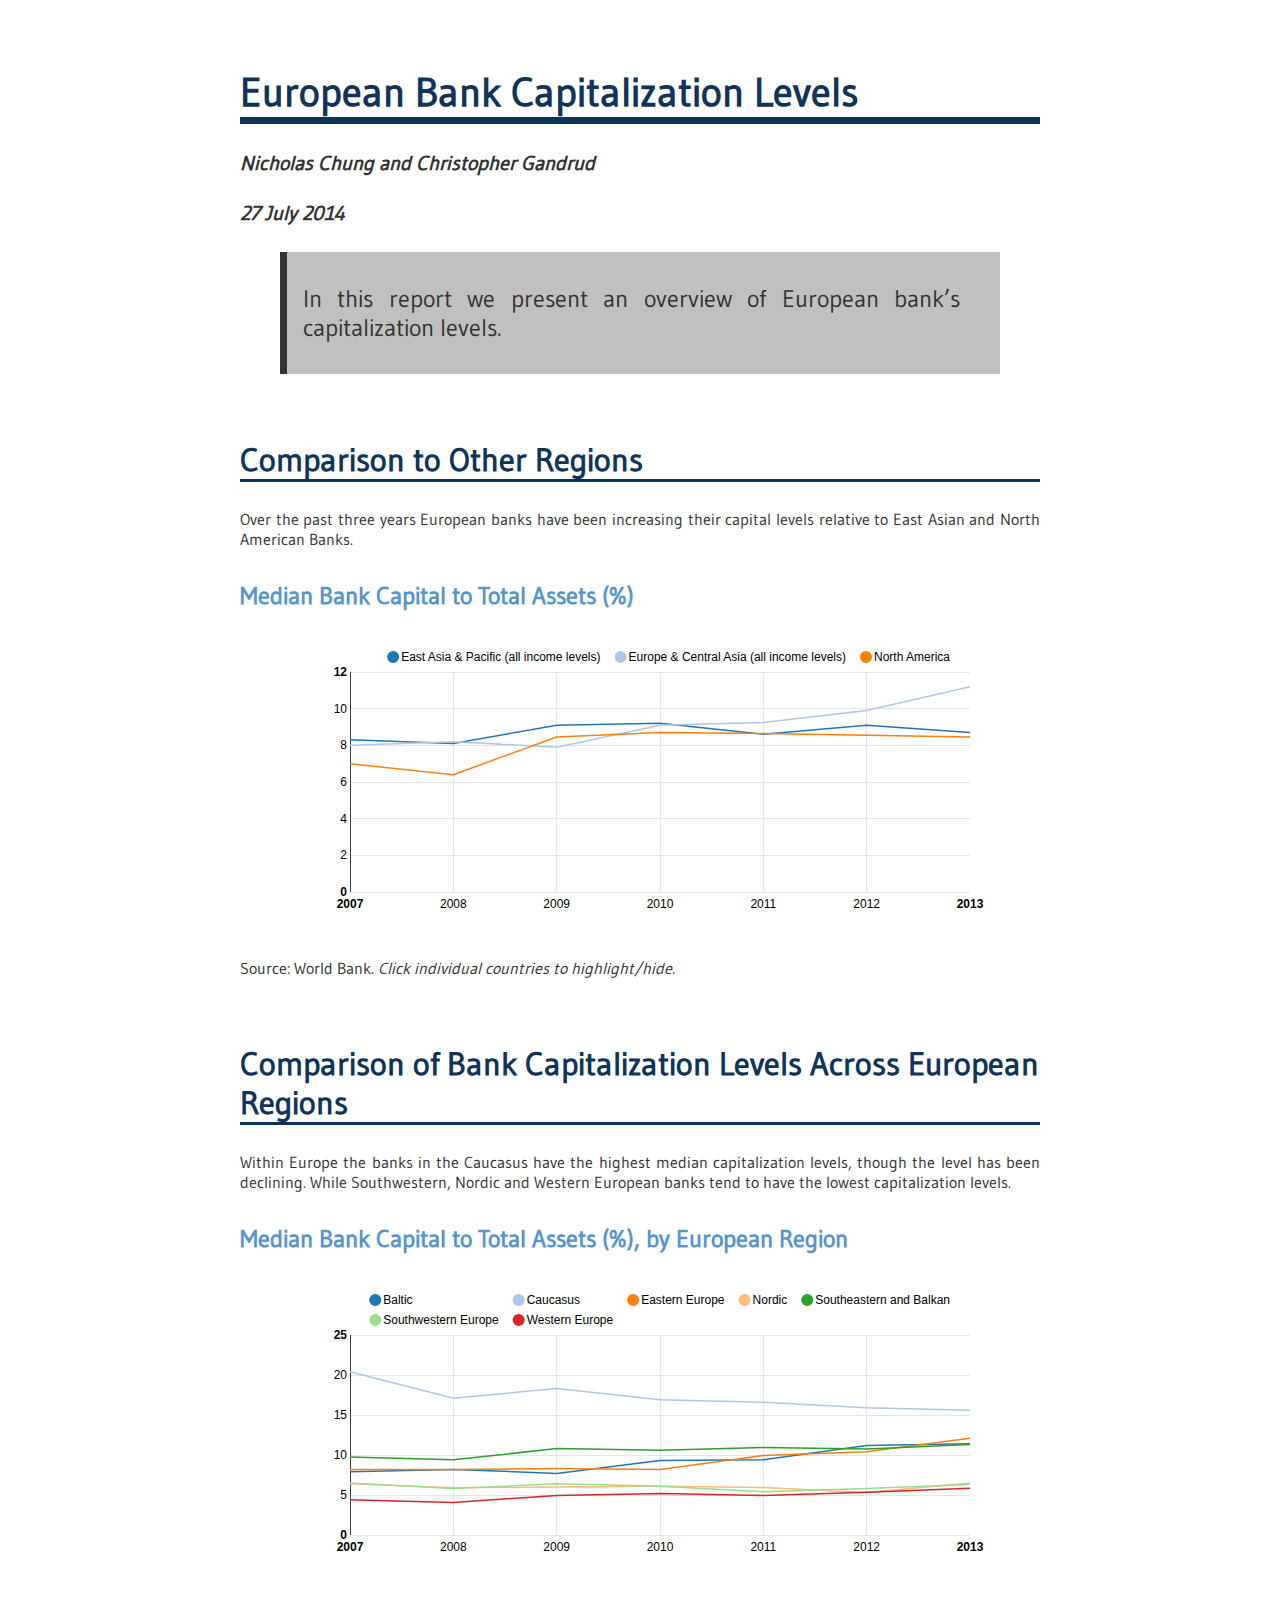
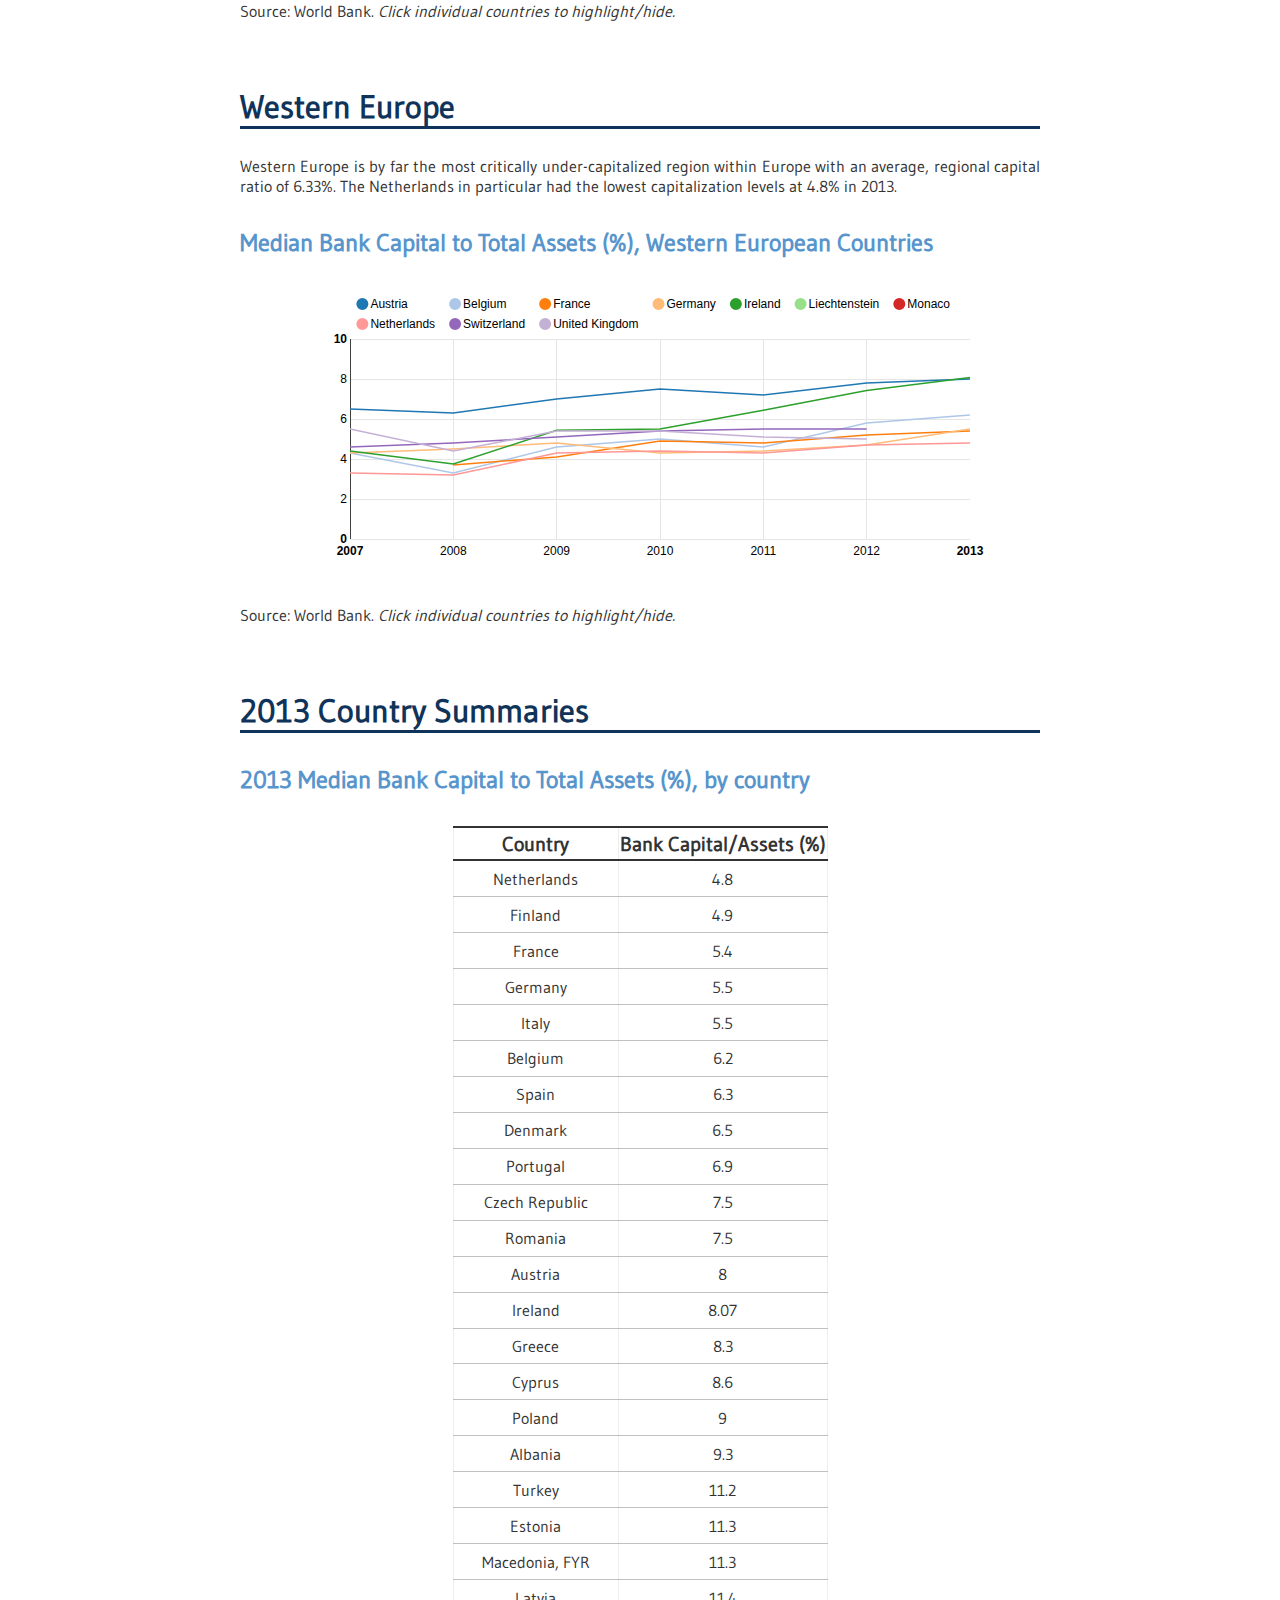
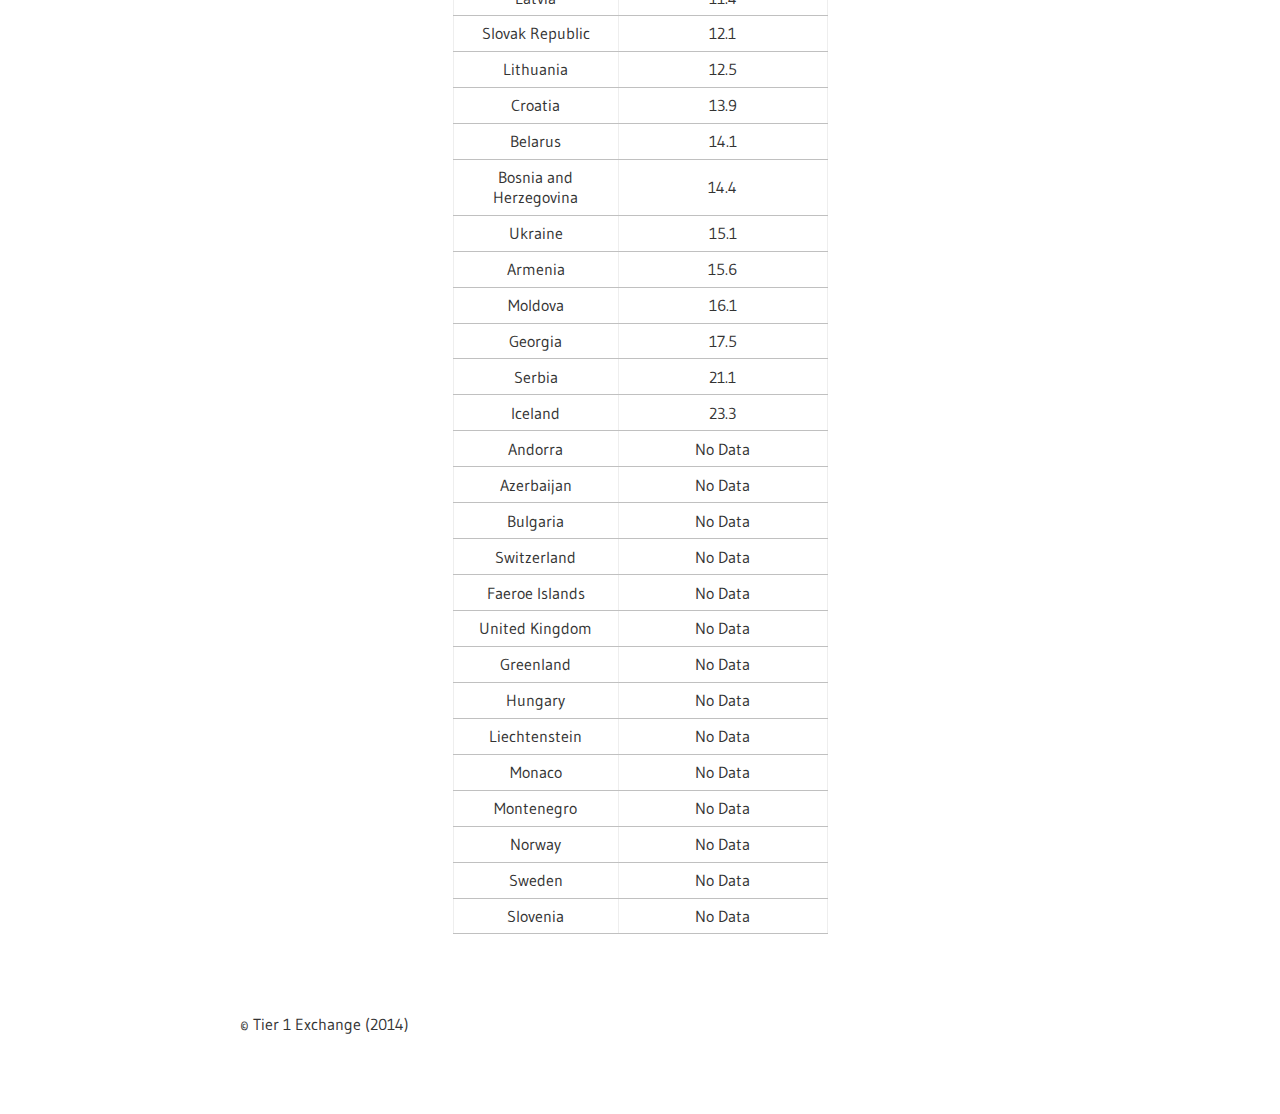
==== ExampleReport/EuropeanCapitalization.html @ 45ee9aa0 "example 1" ====
<!DOCTYPE html>

<html xmlns="http://www.w3.org/1999/xhtml">

<head>

<meta charset="utf-8">
<meta http-equiv="Content-Type" content="text/html; charset=utf-8" />
<meta http-equiv="Content-Style-Type" content="text/css" />
<meta name="generator" content="pandoc" />

<meta name="author" content="Nicholas Chung and Christopher Gandrud" />

<meta name="date" content="2014-07-27" />

<title>European Bank Capitalization Levels</title>


<style type="text/css">code{white-space: pre;}</style>
<link href="data:text/css,pre%20%2Eoperator%2C%0Apre%20%2Eparen%20%7B%0A%20color%3A%20rgb%28104%2C%20118%2C%20135%29%0A%7D%0A%0Apre%20%2Eliteral%20%7B%0A%20color%3A%20%23990073%0A%7D%0A%0Apre%20%2Enumber%20%7B%0A%20color%3A%20%23099%3B%0A%7D%0A%0Apre%20%2Ecomment%20%7B%0A%20color%3A%20%23998%3B%0A%20font%2Dstyle%3A%20italic%0A%7D%0A%0Apre%20%2Ekeyword%20%7B%0A%20color%3A%20%23900%3B%0A%20font%2Dweight%3A%20bold%0A%7D%0A%0Apre%20%2Eidentifier%20%7B%0A%20color%3A%20rgb%280%2C%200%2C%200%29%3B%0A%7D%0A%0Apre%20%2Estring%20%7B%0A%20color%3A%20%23d14%3B%0A%7D%0A" rel="stylesheet" type="text/css" />
<script src="data:application/x-javascript,%0Avar%20hljs%3Dnew%20function%28%29%7Bfunction%20m%28p%29%7Breturn%20p%2Ereplace%28%2F%26%2Fgm%2C%22%26amp%3B%22%29%2Ereplace%28%2F%3C%2Fgm%2C%22%26lt%3B%22%29%7Dfunction%20f%28r%2Cq%2Cp%29%7Breturn%20RegExp%28q%2C%22m%22%2B%28r%2EcI%3F%22i%22%3A%22%22%29%2B%28p%3F%22g%22%3A%22%22%29%29%7Dfunction%20b%28r%29%7Bfor%28var%20p%3D0%3Bp%3Cr%2EchildNodes%2Elength%3Bp%2B%2B%29%7Bvar%20q%3Dr%2EchildNodes%5Bp%5D%3Bif%28q%2EnodeName%3D%3D%22CODE%22%29%7Breturn%20q%7Dif%28%21%28q%2EnodeType%3D%3D3%26%26q%2EnodeValue%2Ematch%28%2F%5Cs%2B%2F%29%29%29%7Bbreak%7D%7D%7Dfunction%20h%28t%2Cs%29%7Bvar%20p%3D%22%22%3Bfor%28var%20r%3D0%3Br%3Ct%2EchildNodes%2Elength%3Br%2B%2B%29%7Bif%28t%2EchildNodes%5Br%5D%2EnodeType%3D%3D3%29%7Bvar%20q%3Dt%2EchildNodes%5Br%5D%2EnodeValue%3Bif%28s%29%7Bq%3Dq%2Ereplace%28%2F%5Cn%2Fg%2C%22%22%29%7Dp%2B%3Dq%7Delse%7Bif%28t%2EchildNodes%5Br%5D%2EnodeName%3D%3D%22BR%22%29%7Bp%2B%3D%22%5Cn%22%7Delse%7Bp%2B%3Dh%28t%2EchildNodes%5Br%5D%29%7D%7D%7Dif%28%2FMSIE%20%5B678%5D%2F%2Etest%28navigator%2EuserAgent%29%29%7Bp%3Dp%2Ereplace%28%2F%5Cr%2Fg%2C%22%5Cn%22%29%7Dreturn%20p%7Dfunction%20a%28s%29%7Bvar%20r%3Ds%2EclassName%2Esplit%28%2F%5Cs%2B%2F%29%3Br%3Dr%2Econcat%28s%2EparentNode%2EclassName%2Esplit%28%2F%5Cs%2B%2F%29%29%3Bfor%28var%20q%3D0%3Bq%3Cr%2Elength%3Bq%2B%2B%29%7Bvar%20p%3Dr%5Bq%5D%2Ereplace%28%2F%5Elanguage%2D%2F%2C%22%22%29%3Bif%28e%5Bp%5D%29%7Breturn%20p%7D%7D%7Dfunction%20c%28q%29%7Bvar%20p%3D%5B%5D%3B%28function%28s%2Ct%29%7Bfor%28var%20r%3D0%3Br%3Cs%2EchildNodes%2Elength%3Br%2B%2B%29%7Bif%28s%2EchildNodes%5Br%5D%2EnodeType%3D%3D3%29%7Bt%2B%3Ds%2EchildNodes%5Br%5D%2EnodeValue%2Elength%7Delse%7Bif%28s%2EchildNodes%5Br%5D%2EnodeName%3D%3D%22BR%22%29%7Bt%2B%3D1%7Delse%7Bif%28s%2EchildNodes%5Br%5D%2EnodeType%3D%3D1%29%7Bp%2Epush%28%7Bevent%3A%22start%22%2Coffset%3At%2Cnode%3As%2EchildNodes%5Br%5D%7D%29%3Bt%3Darguments%2Ecallee%28s%2EchildNodes%5Br%5D%2Ct%29%3Bp%2Epush%28%7Bevent%3A%22stop%22%2Coffset%3At%2Cnode%3As%2EchildNodes%5Br%5D%7D%29%7D%7D%7D%7Dreturn%20t%7D%29%28q%2C0%29%3Breturn%20p%7Dfunction%20k%28y%2Cw%2Cx%29%7Bvar%20q%3D0%3Bvar%20z%3D%22%22%3Bvar%20s%3D%5B%5D%3Bfunction%20u%28%29%7Bif%28y%2Elength%26%26w%2Elength%29%7Bif%28y%5B0%5D%2Eoffset%21%3Dw%5B0%5D%2Eoffset%29%7Breturn%28y%5B0%5D%2Eoffset%3Cw%5B0%5D%2Eoffset%29%3Fy%3Aw%7Delse%7Breturn%20w%5B0%5D%2Eevent%3D%3D%22start%22%3Fy%3Aw%7D%7Delse%7Breturn%20y%2Elength%3Fy%3Aw%7D%7Dfunction%20t%28D%29%7Bvar%20A%3D%22%3C%22%2BD%2EnodeName%2EtoLowerCase%28%29%3Bfor%28var%20B%3D0%3BB%3CD%2Eattributes%2Elength%3BB%2B%2B%29%7Bvar%20C%3DD%2Eattributes%5BB%5D%3BA%2B%3D%22%20%22%2BC%2EnodeName%2EtoLowerCase%28%29%3Bif%28C%2Evalue%21%3D%3Dundefined%26%26C%2Evalue%21%3D%3Dfalse%26%26C%2Evalue%21%3D%3Dnull%29%7BA%2B%3D%27%3D%22%27%2Bm%28C%2Evalue%29%2B%27%22%27%7D%7Dreturn%20A%2B%22%3E%22%7Dwhile%28y%2Elength%7C%7Cw%2Elength%29%7Bvar%20v%3Du%28%29%2Esplice%280%2C1%29%5B0%5D%3Bz%2B%3Dm%28x%2Esubstr%28q%2Cv%2Eoffset%2Dq%29%29%3Bq%3Dv%2Eoffset%3Bif%28v%2Eevent%3D%3D%22start%22%29%7Bz%2B%3Dt%28v%2Enode%29%3Bs%2Epush%28v%2Enode%29%7Delse%7Bif%28v%2Eevent%3D%3D%22stop%22%29%7Bvar%20p%2Cr%3Ds%2Elength%3Bdo%7Br%2D%2D%3Bp%3Ds%5Br%5D%3Bz%2B%3D%28%22%3C%2F%22%2Bp%2EnodeName%2EtoLowerCase%28%29%2B%22%3E%22%29%7Dwhile%28p%21%3Dv%2Enode%29%3Bs%2Esplice%28r%2C1%29%3Bwhile%28r%3Cs%2Elength%29%7Bz%2B%3Dt%28s%5Br%5D%29%3Br%2B%2B%7D%7D%7D%7Dreturn%20z%2Bm%28x%2Esubstr%28q%29%29%7Dfunction%20j%28%29%7Bfunction%20q%28x%2Cy%2Cv%29%7Bif%28x%2Ecompiled%29%7Breturn%7Dvar%20u%3Bvar%20s%3D%5B%5D%3Bif%28x%2Ek%29%7Bx%2ElR%3Df%28y%2Cx%2El%7C%7Chljs%2EIR%2Ctrue%29%3Bfor%28var%20w%20in%20x%2Ek%29%7Bif%28%21x%2Ek%2EhasOwnProperty%28w%29%29%7Bcontinue%7Dif%28x%2Ek%5Bw%5D%20instanceof%20Object%29%7Bu%3Dx%2Ek%5Bw%5D%7Delse%7Bu%3Dx%2Ek%3Bw%3D%22keyword%22%7Dfor%28var%20r%20in%20u%29%7Bif%28%21u%2EhasOwnProperty%28r%29%29%7Bcontinue%7Dx%2Ek%5Br%5D%3D%5Bw%2Cu%5Br%5D%5D%3Bs%2Epush%28r%29%7D%7D%7Dif%28%21v%29%7Bif%28x%2EbWK%29%7Bx%2Eb%3D%22%5C%5Cb%28%22%2Bs%2Ejoin%28%22%7C%22%29%2B%22%29%5C%5Cs%22%7Dx%2EbR%3Df%28y%2Cx%2Eb%3Fx%2Eb%3A%22%5C%5CB%7C%5C%5Cb%22%29%3Bif%28%21x%2Ee%26%26%21x%2EeW%29%7Bx%2Ee%3D%22%5C%5CB%7C%5C%5Cb%22%7Dif%28x%2Ee%29%7Bx%2EeR%3Df%28y%2Cx%2Ee%29%7D%7Dif%28x%2Ei%29%7Bx%2EiR%3Df%28y%2Cx%2Ei%29%7Dif%28x%2Er%3D%3D%3Dundefined%29%7Bx%2Er%3D1%7Dif%28%21x%2Ec%29%7Bx%2Ec%3D%5B%5D%7Dx%2Ecompiled%3Dtrue%3Bfor%28var%20t%3D0%3Bt%3Cx%2Ec%2Elength%3Bt%2B%2B%29%7Bif%28x%2Ec%5Bt%5D%3D%3D%22self%22%29%7Bx%2Ec%5Bt%5D%3Dx%7Dq%28x%2Ec%5Bt%5D%2Cy%2Cfalse%29%7Dif%28x%2Estarts%29%7Bq%28x%2Estarts%2Cy%2Cfalse%29%7D%7Dfor%28var%20p%20in%20e%29%7Bif%28%21e%2EhasOwnProperty%28p%29%29%7Bcontinue%7Dq%28e%5Bp%5D%2EdM%2Ce%5Bp%5D%2Ctrue%29%7D%7Dfunction%20d%28B%2CC%29%7Bif%28%21j%2Ecalled%29%7Bj%28%29%3Bj%2Ecalled%3Dtrue%7Dfunction%20q%28r%2CM%29%7Bfor%28var%20L%3D0%3BL%3CM%2Ec%2Elength%3BL%2B%2B%29%7Bif%28%28M%2Ec%5BL%5D%2EbR%2Eexec%28r%29%7C%7C%5Bnull%5D%29%5B0%5D%3D%3Dr%29%7Breturn%20M%2Ec%5BL%5D%7D%7D%7Dfunction%20v%28L%2Cr%29%7Bif%28D%5BL%5D%2Ee%26%26D%5BL%5D%2EeR%2Etest%28r%29%29%7Breturn%201%7Dif%28D%5BL%5D%2EeW%29%7Bvar%20M%3Dv%28L%2D1%2Cr%29%3Breturn%20M%3FM%2B1%3A0%7Dreturn%200%7Dfunction%20w%28r%2CL%29%7Breturn%20L%2Ei%26%26L%2EiR%2Etest%28r%29%7Dfunction%20K%28N%2CO%29%7Bvar%20M%3D%5B%5D%3Bfor%28var%20L%3D0%3BL%3CN%2Ec%2Elength%3BL%2B%2B%29%7BM%2Epush%28N%2Ec%5BL%5D%2Eb%29%7Dvar%20r%3DD%2Elength%2D1%3Bdo%7Bif%28D%5Br%5D%2Ee%29%7BM%2Epush%28D%5Br%5D%2Ee%29%7Dr%2D%2D%7Dwhile%28D%5Br%2B1%5D%2EeW%29%3Bif%28N%2Ei%29%7BM%2Epush%28N%2Ei%29%7Dreturn%20f%28O%2CM%2Ejoin%28%22%7C%22%29%2Ctrue%29%7Dfunction%20p%28M%2CL%29%7Bvar%20N%3DD%5BD%2Elength%2D1%5D%3Bif%28%21N%2Et%29%7BN%2Et%3DK%28N%2CE%29%7DN%2Et%2ElastIndex%3DL%3Bvar%20r%3DN%2Et%2Eexec%28M%29%3Breturn%20r%3F%5BM%2Esubstr%28L%2Cr%2Eindex%2DL%29%2Cr%5B0%5D%2Cfalse%5D%3A%5BM%2Esubstr%28L%29%2C%22%22%2Ctrue%5D%7Dfunction%20z%28N%2Cr%29%7Bvar%20L%3DE%2EcI%3Fr%5B0%5D%2EtoLowerCase%28%29%3Ar%5B0%5D%3Bvar%20M%3DN%2Ek%5BL%5D%3Bif%28M%26%26M%20instanceof%20Array%29%7Breturn%20M%7Dreturn%20false%7Dfunction%20F%28L%2CP%29%7BL%3Dm%28L%29%3Bif%28%21P%2Ek%29%7Breturn%20L%7Dvar%20r%3D%22%22%3Bvar%20O%3D0%3BP%2ElR%2ElastIndex%3D0%3Bvar%20M%3DP%2ElR%2Eexec%28L%29%3Bwhile%28M%29%7Br%2B%3DL%2Esubstr%28O%2CM%2Eindex%2DO%29%3Bvar%20N%3Dz%28P%2CM%29%3Bif%28N%29%7Bx%2B%3DN%5B1%5D%3Br%2B%3D%27%3Cspan%20class%3D%22%27%2BN%5B0%5D%2B%27%22%3E%27%2BM%5B0%5D%2B%22%3C%2Fspan%3E%22%7Delse%7Br%2B%3DM%5B0%5D%7DO%3DP%2ElR%2ElastIndex%3BM%3DP%2ElR%2Eexec%28L%29%7Dreturn%20r%2BL%2Esubstr%28O%2CL%2Elength%2DO%29%7Dfunction%20J%28L%2CM%29%7Bif%28M%2EsL%26%26e%5BM%2EsL%5D%29%7Bvar%20r%3Dd%28M%2EsL%2CL%29%3Bx%2B%3Dr%2Ekeyword%5Fcount%3Breturn%20r%2Evalue%7Delse%7Breturn%20F%28L%2CM%29%7D%7Dfunction%20I%28M%2Cr%29%7Bvar%20L%3DM%2EcN%3F%27%3Cspan%20class%3D%22%27%2BM%2EcN%2B%27%22%3E%27%3A%22%22%3Bif%28M%2ErB%29%7By%2B%3DL%3BM%2Ebuffer%3D%22%22%7Delse%7Bif%28M%2EeB%29%7By%2B%3Dm%28r%29%2BL%3BM%2Ebuffer%3D%22%22%7Delse%7By%2B%3DL%3BM%2Ebuffer%3Dr%7D%7DD%2Epush%28M%29%3BA%2B%3DM%2Er%7Dfunction%20G%28N%2CM%2CQ%29%7Bvar%20R%3DD%5BD%2Elength%2D1%5D%3Bif%28Q%29%7By%2B%3DJ%28R%2Ebuffer%2BN%2CR%29%3Breturn%20false%7Dvar%20P%3Dq%28M%2CR%29%3Bif%28P%29%7By%2B%3DJ%28R%2Ebuffer%2BN%2CR%29%3BI%28P%2CM%29%3Breturn%20P%2ErB%7Dvar%20L%3Dv%28D%2Elength%2D1%2CM%29%3Bif%28L%29%7Bvar%20O%3DR%2EcN%3F%22%3C%2Fspan%3E%22%3A%22%22%3Bif%28R%2ErE%29%7By%2B%3DJ%28R%2Ebuffer%2BN%2CR%29%2BO%7Delse%7Bif%28R%2EeE%29%7By%2B%3DJ%28R%2Ebuffer%2BN%2CR%29%2BO%2Bm%28M%29%7Delse%7By%2B%3DJ%28R%2Ebuffer%2BN%2BM%2CR%29%2BO%7D%7Dwhile%28L%3E1%29%7BO%3DD%5BD%2Elength%2D2%5D%2EcN%3F%22%3C%2Fspan%3E%22%3A%22%22%3By%2B%3DO%3BL%2D%2D%3BD%2Elength%2D%2D%7Dvar%20r%3DD%5BD%2Elength%2D1%5D%3BD%2Elength%2D%2D%3BD%5BD%2Elength%2D1%5D%2Ebuffer%3D%22%22%3Bif%28r%2Estarts%29%7BI%28r%2Estarts%2C%22%22%29%7Dreturn%20R%2ErE%7Dif%28w%28M%2CR%29%29%7Bthrow%22Illegal%22%7D%7Dvar%20E%3De%5BB%5D%3Bvar%20D%3D%5BE%2EdM%5D%3Bvar%20A%3D0%3Bvar%20x%3D0%3Bvar%20y%3D%22%22%3Btry%7Bvar%20s%2Cu%3D0%3BE%2EdM%2Ebuffer%3D%22%22%3Bdo%7Bs%3Dp%28C%2Cu%29%3Bvar%20t%3DG%28s%5B0%5D%2Cs%5B1%5D%2Cs%5B2%5D%29%3Bu%2B%3Ds%5B0%5D%2Elength%3Bif%28%21t%29%7Bu%2B%3Ds%5B1%5D%2Elength%7D%7Dwhile%28%21s%5B2%5D%29%3Bif%28D%2Elength%3E1%29%7Bthrow%22Illegal%22%7Dreturn%7Br%3AA%2Ckeyword%5Fcount%3Ax%2Cvalue%3Ay%7D%7Dcatch%28H%29%7Bif%28H%3D%3D%22Illegal%22%29%7Breturn%7Br%3A0%2Ckeyword%5Fcount%3A0%2Cvalue%3Am%28C%29%7D%7Delse%7Bthrow%20H%7D%7D%7Dfunction%20g%28t%29%7Bvar%20p%3D%7Bkeyword%5Fcount%3A0%2Cr%3A0%2Cvalue%3Am%28t%29%7D%3Bvar%20r%3Dp%3Bfor%28var%20q%20in%20e%29%7Bif%28%21e%2EhasOwnProperty%28q%29%29%7Bcontinue%7Dvar%20s%3Dd%28q%2Ct%29%3Bs%2Elanguage%3Dq%3Bif%28s%2Ekeyword%5Fcount%2Bs%2Er%3Er%2Ekeyword%5Fcount%2Br%2Er%29%7Br%3Ds%7Dif%28s%2Ekeyword%5Fcount%2Bs%2Er%3Ep%2Ekeyword%5Fcount%2Bp%2Er%29%7Br%3Dp%3Bp%3Ds%7D%7Dif%28r%2Elanguage%29%7Bp%2Esecond%5Fbest%3Dr%7Dreturn%20p%7Dfunction%20i%28r%2Cq%2Cp%29%7Bif%28q%29%7Br%3Dr%2Ereplace%28%2F%5E%28%28%3C%5B%5E%3E%5D%2B%3E%7C%5Ct%29%2B%29%2Fgm%2Cfunction%28t%2Cw%2Cv%2Cu%29%7Breturn%20w%2Ereplace%28%2F%5Ct%2Fg%2Cq%29%7D%29%7Dif%28p%29%7Br%3Dr%2Ereplace%28%2F%5Cn%2Fg%2C%22%3Cbr%3E%22%29%7Dreturn%20r%7Dfunction%20n%28t%2Cw%2Cr%29%7Bvar%20x%3Dh%28t%2Cr%29%3Bvar%20v%3Da%28t%29%3Bvar%20y%2Cs%3Bif%28v%29%7By%3Dd%28v%2Cx%29%7Delse%7Breturn%7Dvar%20q%3Dc%28t%29%3Bif%28q%2Elength%29%7Bs%3Ddocument%2EcreateElement%28%22pre%22%29%3Bs%2EinnerHTML%3Dy%2Evalue%3By%2Evalue%3Dk%28q%2Cc%28s%29%2Cx%29%7Dy%2Evalue%3Di%28y%2Evalue%2Cw%2Cr%29%3Bvar%20u%3Dt%2EclassName%3Bif%28%21u%2Ematch%28%22%28%5C%5Cs%7C%5E%29%28language%2D%29%3F%22%2Bv%2B%22%28%5C%5Cs%7C%24%29%22%29%29%7Bu%3Du%3F%28u%2B%22%20%22%2Bv%29%3Av%7Dif%28%2FMSIE%20%5B678%5D%2F%2Etest%28navigator%2EuserAgent%29%26%26t%2EtagName%3D%3D%22CODE%22%26%26t%2EparentNode%2EtagName%3D%3D%22PRE%22%29%7Bs%3Dt%2EparentNode%3Bvar%20p%3Ddocument%2EcreateElement%28%22div%22%29%3Bp%2EinnerHTML%3D%22%3Cpre%3E%3Ccode%3E%22%2By%2Evalue%2B%22%3C%2Fcode%3E%3C%2Fpre%3E%22%3Bt%3Dp%2EfirstChild%2EfirstChild%3Bp%2EfirstChild%2EcN%3Ds%2EcN%3Bs%2EparentNode%2EreplaceChild%28p%2EfirstChild%2Cs%29%7Delse%7Bt%2EinnerHTML%3Dy%2Evalue%7Dt%2EclassName%3Du%3Bt%2Eresult%3D%7Blanguage%3Av%2Ckw%3Ay%2Ekeyword%5Fcount%2Cre%3Ay%2Er%7D%3Bif%28y%2Esecond%5Fbest%29%7Bt%2Esecond%5Fbest%3D%7Blanguage%3Ay%2Esecond%5Fbest%2Elanguage%2Ckw%3Ay%2Esecond%5Fbest%2Ekeyword%5Fcount%2Cre%3Ay%2Esecond%5Fbest%2Er%7D%7D%7Dfunction%20o%28%29%7Bif%28o%2Ecalled%29%7Breturn%7Do%2Ecalled%3Dtrue%3Bvar%20r%3Ddocument%2EgetElementsByTagName%28%22pre%22%29%3Bfor%28var%20p%3D0%3Bp%3Cr%2Elength%3Bp%2B%2B%29%7Bvar%20q%3Db%28r%5Bp%5D%29%3Bif%28q%29%7Bn%28q%2Chljs%2EtabReplace%29%7D%7D%7Dfunction%20l%28%29%7Bif%28window%2EaddEventListener%29%7Bwindow%2EaddEventListener%28%22DOMContentLoaded%22%2Co%2Cfalse%29%3Bwindow%2EaddEventListener%28%22load%22%2Co%2Cfalse%29%7Delse%7Bif%28window%2EattachEvent%29%7Bwindow%2EattachEvent%28%22onload%22%2Co%29%7Delse%7Bwindow%2Eonload%3Do%7D%7D%7Dvar%20e%3D%7B%7D%3Bthis%2ELANGUAGES%3De%3Bthis%2Ehighlight%3Dd%3Bthis%2EhighlightAuto%3Dg%3Bthis%2EfixMarkup%3Di%3Bthis%2EhighlightBlock%3Dn%3Bthis%2EinitHighlighting%3Do%3Bthis%2EinitHighlightingOnLoad%3Dl%3Bthis%2EIR%3D%22%5Ba%2DzA%2DZ%5D%5Ba%2DzA%2DZ0%2D9%5F%5D%2A%22%3Bthis%2EUIR%3D%22%5Ba%2DzA%2DZ%5F%5D%5Ba%2DzA%2DZ0%2D9%5F%5D%2A%22%3Bthis%2ENR%3D%22%5C%5Cb%5C%5Cd%2B%28%5C%5C%2E%5C%5Cd%2B%29%3F%22%3Bthis%2ECNR%3D%22%5C%5Cb%280%5BxX%5D%5Ba%2DfA%2DF0%2D9%5D%2B%7C%28%5C%5Cd%2B%28%5C%5C%2E%5C%5Cd%2A%29%3F%7C%5C%5C%2E%5C%5Cd%2B%29%28%5BeE%5D%5B%2D%2B%5D%3F%5C%5Cd%2B%29%3F%29%22%3Bthis%2EBNR%3D%22%5C%5Cb%280b%5B01%5D%2B%29%22%3Bthis%2ERSR%3D%22%21%7C%21%3D%7C%21%3D%3D%7C%25%7C%25%3D%7C%26%7C%26%26%7C%26%3D%7C%5C%5C%2A%7C%5C%5C%2A%3D%7C%5C%5C%2B%7C%5C%5C%2B%3D%7C%2C%7C%5C%5C%2E%7C%2D%7C%2D%3D%7C%2F%7C%2F%3D%7C%3A%7C%3B%7C%3C%7C%3C%3C%7C%3C%3C%3D%7C%3C%3D%7C%3D%7C%3D%3D%7C%3D%3D%3D%7C%3E%7C%3E%3D%7C%3E%3E%7C%3E%3E%3D%7C%3E%3E%3E%7C%3E%3E%3E%3D%7C%5C%5C%3F%7C%5C%5C%5B%7C%5C%5C%7B%7C%5C%5C%28%7C%5C%5C%5E%7C%5C%5C%5E%3D%7C%5C%5C%7C%7C%5C%5C%7C%3D%7C%5C%5C%7C%5C%5C%7C%7C%7E%22%3Bthis%2EER%3D%22%28%3F%21%5B%5C%5Cs%5C%5CS%5D%29%22%3Bthis%2EBE%3D%7Bb%3A%22%5C%5C%5C%5C%2E%22%2Cr%3A0%7D%3Bthis%2EASM%3D%7BcN%3A%22string%22%2Cb%3A%22%27%22%2Ce%3A%22%27%22%2Ci%3A%22%5C%5Cn%22%2Cc%3A%5Bthis%2EBE%5D%2Cr%3A0%7D%3Bthis%2EQSM%3D%7BcN%3A%22string%22%2Cb%3A%27%22%27%2Ce%3A%27%22%27%2Ci%3A%22%5C%5Cn%22%2Cc%3A%5Bthis%2EBE%5D%2Cr%3A0%7D%3Bthis%2ECLCM%3D%7BcN%3A%22comment%22%2Cb%3A%22%2F%2F%22%2Ce%3A%22%24%22%7D%3Bthis%2ECBLCLM%3D%7BcN%3A%22comment%22%2Cb%3A%22%2F%5C%5C%2A%22%2Ce%3A%22%5C%5C%2A%2F%22%7D%3Bthis%2EHCM%3D%7BcN%3A%22comment%22%2Cb%3A%22%23%22%2Ce%3A%22%24%22%7D%3Bthis%2ENM%3D%7BcN%3A%22number%22%2Cb%3Athis%2ENR%2Cr%3A0%7D%3Bthis%2ECNM%3D%7BcN%3A%22number%22%2Cb%3Athis%2ECNR%2Cr%3A0%7D%3Bthis%2EBNM%3D%7BcN%3A%22number%22%2Cb%3Athis%2EBNR%2Cr%3A0%7D%3Bthis%2Einherit%3Dfunction%28r%2Cs%29%7Bvar%20p%3D%7B%7D%3Bfor%28var%20q%20in%20r%29%7Bp%5Bq%5D%3Dr%5Bq%5D%7Dif%28s%29%7Bfor%28var%20q%20in%20s%29%7Bp%5Bq%5D%3Ds%5Bq%5D%7D%7Dreturn%20p%7D%7D%28%29%3Bhljs%2ELANGUAGES%2Ecpp%3Dfunction%28%29%7Bvar%20a%3D%7Bkeyword%3A%7B%22false%22%3A1%2C%22int%22%3A1%2C%22float%22%3A1%2C%22while%22%3A1%2C%22private%22%3A1%2C%22char%22%3A1%2C%22catch%22%3A1%2C%22export%22%3A1%2Cvirtual%3A1%2Coperator%3A2%2Csizeof%3A2%2Cdynamic%5Fcast%3A2%2Ctypedef%3A2%2Cconst%5Fcast%3A2%2C%22const%22%3A1%2Cstruct%3A1%2C%22for%22%3A1%2Cstatic%5Fcast%3A2%2Cunion%3A1%2Cnamespace%3A1%2Cunsigned%3A1%2C%22long%22%3A1%2C%22throw%22%3A1%2C%22volatile%22%3A2%2C%22static%22%3A1%2C%22protected%22%3A1%2Cbool%3A1%2Ctemplate%3A1%2Cmutable%3A1%2C%22if%22%3A1%2C%22public%22%3A1%2Cfriend%3A2%2C%22do%22%3A1%2C%22return%22%3A1%2C%22goto%22%3A1%2Cauto%3A1%2C%22void%22%3A2%2C%22enum%22%3A1%2C%22else%22%3A1%2C%22break%22%3A1%2C%22new%22%3A1%2Cextern%3A1%2Cusing%3A1%2C%22true%22%3A1%2C%22class%22%3A1%2Casm%3A1%2C%22case%22%3A1%2Ctypeid%3A1%2C%22short%22%3A1%2Creinterpret%5Fcast%3A2%2C%22default%22%3A1%2C%22double%22%3A1%2Cregister%3A1%2Cexplicit%3A1%2Csigned%3A1%2Ctypename%3A1%2C%22try%22%3A1%2C%22this%22%3A1%2C%22switch%22%3A1%2C%22continue%22%3A1%2Cwchar%5Ft%3A1%2Cinline%3A1%2C%22delete%22%3A1%2Calignof%3A1%2Cchar16%5Ft%3A1%2Cchar32%5Ft%3A1%2Cconstexpr%3A1%2Cdecltype%3A1%2Cnoexcept%3A1%2Cnullptr%3A1%2Cstatic%5Fassert%3A1%2Cthread%5Flocal%3A1%2Crestrict%3A1%2C%5FBool%3A1%2Ccomplex%3A1%7D%2Cbuilt%5Fin%3A%7Bstd%3A1%2Cstring%3A1%2Ccin%3A1%2Ccout%3A1%2Ccerr%3A1%2Cclog%3A1%2Cstringstream%3A1%2Cistringstream%3A1%2Costringstream%3A1%2Cauto%5Fptr%3A1%2Cdeque%3A1%2Clist%3A1%2Cqueue%3A1%2Cstack%3A1%2Cvector%3A1%2Cmap%3A1%2Cset%3A1%2Cbitset%3A1%2Cmultiset%3A1%2Cmultimap%3A1%2Cunordered%5Fset%3A1%2Cunordered%5Fmap%3A1%2Cunordered%5Fmultiset%3A1%2Cunordered%5Fmultimap%3A1%2Carray%3A1%2Cshared%5Fptr%3A1%7D%7D%3Breturn%7BdM%3A%7Bk%3Aa%2Ci%3A%22%3C%2F%22%2Cc%3A%5Bhljs%2ECLCM%2Chljs%2ECBLCLM%2Chljs%2EQSM%2C%7BcN%3A%22string%22%2Cb%3A%22%27%5C%5C%5C%5C%3F%2E%22%2Ce%3A%22%27%22%2Ci%3A%22%2E%22%7D%2C%7BcN%3A%22number%22%2Cb%3A%22%5C%5Cb%28%5C%5Cd%2B%28%5C%5C%2E%5C%5Cd%2A%29%3F%7C%5C%5C%2E%5C%5Cd%2B%29%28u%7CU%7Cl%7CL%7Cul%7CUL%7Cf%7CF%29%22%7D%2Chljs%2ECNM%2C%7BcN%3A%22preprocessor%22%2Cb%3A%22%23%22%2Ce%3A%22%24%22%7D%2C%7BcN%3A%22stl%5Fcontainer%22%2Cb%3A%22%5C%5Cb%28deque%7Clist%7Cqueue%7Cstack%7Cvector%7Cmap%7Cset%7Cbitset%7Cmultiset%7Cmultimap%7Cunordered%5Fmap%7Cunordered%5Fset%7Cunordered%5Fmultiset%7Cunordered%5Fmultimap%7Carray%29%5C%5Cs%2A%3C%22%2Ce%3A%22%3E%22%2Ck%3Aa%2Cr%3A10%2Cc%3A%5B%22self%22%5D%7D%5D%7D%7D%7D%28%29%3Bhljs%2ELANGUAGES%2Er%3D%7BdM%3A%7Bc%3A%5Bhljs%2EHCM%2C%7BcN%3A%22number%22%2Cb%3A%22%5C%5Cb0%5BxX%5D%5B0%2D9a%2DfA%2DF%5D%2B%5BLi%5D%3F%5C%5Cb%22%2Ce%3Ahljs%2EIMMEDIATE%5FRE%2Cr%3A0%7D%2C%7BcN%3A%22number%22%2Cb%3A%22%5C%5Cb%5C%5Cd%2B%28%3F%3A%5BeE%5D%5B%2B%5C%5C%2D%5D%3F%5C%5Cd%2A%29%3FL%5C%5Cb%22%2Ce%3Ahljs%2EIMMEDIATE%5FRE%2Cr%3A0%7D%2C%7BcN%3A%22number%22%2Cb%3A%22%5C%5Cb%5C%5Cd%2B%5C%5C%2E%28%3F%21%5C%5Cd%29%28%3F%3Ai%5C%5Cb%29%3F%22%2Ce%3Ahljs%2EIMMEDIATE%5FRE%2Cr%3A1%7D%2C%7BcN%3A%22number%22%2Cb%3A%22%5C%5Cb%5C%5Cd%2B%28%3F%3A%5C%5C%2E%5C%5Cd%2A%29%3F%28%3F%3A%5BeE%5D%5B%2B%5C%5C%2D%5D%3F%5C%5Cd%2A%29%3Fi%3F%5C%5Cb%22%2Ce%3Ahljs%2EIMMEDIATE%5FRE%2Cr%3A0%7D%2C%7BcN%3A%22number%22%2Cb%3A%22%5C%5C%2E%5C%5Cd%2B%28%3F%3A%5BeE%5D%5B%2B%5C%5C%2D%5D%3F%5C%5Cd%2A%29%3Fi%3F%5C%5Cb%22%2Ce%3Ahljs%2EIMMEDIATE%5FRE%2Cr%3A1%7D%2C%7BcN%3A%22keyword%22%2Cb%3A%22%28%3F%3AtryCatch%7Clibrary%7CsetGeneric%7CsetGroupGeneric%29%5C%5Cb%22%2Ce%3Ahljs%2EIMMEDIATE%5FRE%2Cr%3A10%7D%2C%7BcN%3A%22keyword%22%2Cb%3A%22%5C%5C%2E%5C%5C%2E%5C%5C%2E%22%2Ce%3Ahljs%2EIMMEDIATE%5FRE%2Cr%3A10%7D%2C%7BcN%3A%22keyword%22%2Cb%3A%22%5C%5C%2E%5C%5C%2E%5C%5Cd%2B%28%3F%21%5B%5C%5Cw%2E%5D%29%22%2Ce%3Ahljs%2EIMMEDIATE%5FRE%2Cr%3A10%7D%2C%7BcN%3A%22keyword%22%2Cb%3A%22%5C%5Cb%28%3F%3Afunction%29%22%2Ce%3Ahljs%2EIMMEDIATE%5FRE%2Cr%3A2%7D%2C%7BcN%3A%22keyword%22%2Cb%3A%22%28%3F%3Aif%7Cin%7Cbreak%7Cnext%7Crepeat%7Celse%7Cfor%7Creturn%7Cswitch%7Cwhile%7Ctry%7Cstop%7Cwarning%7Crequire%7Cattach%7Cdetach%7Csource%7CsetMethod%7CsetClass%29%5C%5Cb%22%2Ce%3Ahljs%2EIMMEDIATE%5FRE%2Cr%3A1%7D%2C%7BcN%3A%22literal%22%2Cb%3A%22%28%3F%3ANA%7CNA%5Finteger%5F%7CNA%5Freal%5F%7CNA%5Fcharacter%5F%7CNA%5Fcomplex%5F%29%5C%5Cb%22%2Ce%3Ahljs%2EIMMEDIATE%5FRE%2Cr%3A10%7D%2C%7BcN%3A%22literal%22%2Cb%3A%22%28%3F%3ANULL%7CTRUE%7CFALSE%7CT%7CF%7CInf%7CNaN%29%5C%5Cb%22%2Ce%3Ahljs%2EIMMEDIATE%5FRE%2Cr%3A1%7D%2C%7BcN%3A%22identifier%22%2Cb%3A%22%5Ba%2DzA%2DZ%2E%5D%5Ba%2DzA%2DZ0%2D9%2E%5F%5D%2A%5C%5Cb%22%2Ce%3Ahljs%2EIMMEDIATE%5FRE%2Cr%3A0%7D%2C%7BcN%3A%22operator%22%2Cb%3A%22%3C%5C%5C%2D%28%3F%21%5C%5Cs%2A%5C%5Cd%29%22%2Ce%3Ahljs%2EIMMEDIATE%5FRE%2Cr%3A2%7D%2C%7BcN%3A%22operator%22%2Cb%3A%22%5C%5C%2D%3E%7C%3C%5C%5C%2D%22%2Ce%3Ahljs%2EIMMEDIATE%5FRE%2Cr%3A1%7D%2C%7BcN%3A%22operator%22%2Cb%3A%22%25%25%7C%7E%22%2Ce%3Ahljs%2EIMMEDIATE%5FRE%7D%2C%7BcN%3A%22operator%22%2Cb%3A%22%3E%3D%7C%3C%3D%7C%3D%3D%7C%21%3D%7C%5C%5C%7C%5C%5C%7C%7C%26%26%7C%3D%7C%5C%5C%2B%7C%5C%5C%2D%7C%5C%5C%2A%7C%2F%7C%5C%5C%5E%7C%3E%7C%3C%7C%21%7C%26%7C%5C%5C%7C%7C%5C%5C%24%7C%3A%22%2Ce%3Ahljs%2EIMMEDIATE%5FRE%2Cr%3A0%7D%2C%7BcN%3A%22operator%22%2Cb%3A%22%25%22%2Ce%3A%22%25%22%2Ci%3A%22%5C%5Cn%22%2Cr%3A1%7D%2C%7BcN%3A%22identifier%22%2Cb%3A%22%60%22%2Ce%3A%22%60%22%2Cr%3A0%7D%2C%7BcN%3A%22string%22%2Cb%3A%27%22%27%2Ce%3A%27%22%27%2Cc%3A%5Bhljs%2EBE%5D%2Cr%3A0%7D%2C%7BcN%3A%22string%22%2Cb%3A%22%27%22%2Ce%3A%22%27%22%2Cc%3A%5Bhljs%2EBE%5D%2Cr%3A0%7D%2C%7BcN%3A%22paren%22%2Cb%3A%22%5B%5B%28%7B%5C%5C%5D%29%7D%5D%22%2Ce%3Ahljs%2EIMMEDIATE%5FRE%2Cr%3A0%7D%5D%7D%7D%3B%0Ahljs%2EinitHighlightingOnLoad%28%29%3B%0A%0A"></script>
<style type="text/css">
  pre:not([class]) {
    background-color: white;
  }
</style>
<script type="text/javascript">
if (window.hljs && document.readyState && document.readyState === "complete") {
   window.setTimeout(function() {
      hljs.initHighlighting();
   }, 0);
}
</script>


<link href="data:text/css,%40import%20url%28data%3Atext%2Fcss%3Bbase64%[base64]%29%3Bhtml%7Bbackground%2Dcolor%3A%23fff%3B%2Dwebkit%2Dfont%2Dsmoothing%3Aantialiased%7D%23container%3Eheader%7Bmargin%2Dtop%3A5%25%3Bposition%3Arelative%3Bmin%2Dheight%3A20%25%3Bpadding%3A20%25%200%25%2010%25%200%25%3Bbackground%2Dimage%3Aurl%28data%3Aimage%2Fpng%3Bbase64%2CiVBORw0KGgoAAAANSUhEUgAAAOsAAABdCAIAAADL%2BwbqAAAKRGlDQ1BJQ0MgUHJvZmlsZQAASA2dlndUFNcXx9%2FMbC%2B0XZYiZem9twWkLr1IlSYKy%2B4CS1nWZRewN0QFIoqICFYkKGLAaCgSK6JYCAgW7AEJIkoMRhEVlczGHPX3Oyf5%2FU7eH3c%2B8333nnfn3vvOGQAoASECYQ6sAEC2UCKO9PdmxsUnMPG9AAZEgAM2AHC4uaLQKL9ogK5AXzYzF3WS8V8LAuD1LYBaAK5bBIQzmX%2Fp%2F%2B9DkSsSSwCAwtEAOx4%2Fl4tyIcpZ%2BRKRTJ9EmZ6SKWMYI2MxmiDKqjJO%2B8Tmf%2Fp8Yk8Z87KFPNRHlrOIl82TcRfKG%2FOkfJSREJSL8gT8fJRvoKyfJc0WoPwGZXo2n5MLAIYi0yV8bjrK1ihTxNGRbJTnAkCgpH3FKV%2BxhF%2BA5gkAO0e0RCxIS5cwjbkmTBtnZxYzgJ%2BfxZdILMI53EyOmMdk52SLOMIlAHz6ZlkUUJLVlokW2dHG2dHRwtYSLf%2Fn9Y%2Bbn73%2BGWS9%2FeTxMuLPnkGMni%2Fal9gvWk4tAKwptDZbvmgpOwFoWw%2BA6t0vmv4%2BAOQLAWjt%2B%2Bp7GLJ5SZdIRC5WVvn5%2BZYCPtdSVtDP6386fPb8e%2FjqPEvZeZ9rx%2FThp3KkWRKmrKjcnKwcqZiZK%2BJw%2BUyL%2Fx7ifx34VVpf5WEeyU%2Fli%2FlC9KgYdMoEwjS03UKeQCLIETIFwr%2Fr8L8M%2ByoHGX6aaxRodR8BPckSKPTRAfJrD8DQyABJ3IPuQJ%2F7FkKMAbKbF6s99mnuUUb3%2F7T%[base64]%2FQOxiBKTAd1oQNYSuYBXvBwXA0vBBOgxfDS%2BFCeDNcBdfCR%2BBW%2BBx8Fb4JD8HP4CkEIGSEgeggFggLYSNhSAKSioiRlUgxUonUIk1IB9KNXEeGkAnkLQaHoWGYGAuMKyYAMx%2FDxSzGrMSUYqoxhzCtmC7MdcwwZhLzEUvFamDNsC7YQGwcNg2bjy3CVmLrsS3YC9ib2FHsaxwOx8AZ4ZxwAbh4XAZuGa4UtxvXjDuL68eN4KbweLwa3gzvhg%2FDc%2FASfBF%2BJ%2F4I%2Fgx%2BAD%2BKf0MgE7QJtgQ%2FQgJBSFhLqCQcJpwmDBDGCDNEBaIB0YUYRuQRlxDLiHXEDmIfcZQ4Q1IkGZHcSNGkDNIaUhWpiXSBdJ%2F0kkwm65KdyRFkAXk1uYp8lHyJPEx%2BS1GimFLYlESKlLKZcpBylnKH8pJKpRpSPakJVAl1M7WBep76kPpGjiZnKRcox5NbJVcj1yo3IPdcnihvIO8lv0h%2BqXyl%2FHH5PvkJBaKCoQJbgaOwUqFG4YTCoMKUIk3RRjFMMVuxVPGw4mXFJ0p4JUMlXyWeUqHSAaXzSiM0hKZHY9O4tHW0OtoF2igdRzeiB9Iz6CX07%2Bi99EllJWV75RjlAuUa5VPKQwyEYcgIZGQxyhjHGLcY71Q0VbxU%2BCqbVJpUBlSmVeeoeqryVYtVm1Vvqr5TY6r5qmWqbVVrU3ugjlE3VY9Qz1ffo35BfWIOfY7rHO6c4jnH5tzVgDVMNSI1lmkc0OjRmNLU0vTXFGnu1DyvOaHF0PLUytCq0DqtNa5N03bXFmhXaJ%2FRfspUZnoxs5hVzC7mpI6GToCOVGe%2FTq%2FOjK6R7nzdtbrNug%2F0SHosvVS9Cr1OvUl9bf1Q%2FeX6jfp3DYgGLIN0gx0G3QbThkaGsYYbDNsMnxipGgUaLTVqNLpvTDX2MF5sXGt8wwRnwjLJNNltcs0UNnUwTTetMe0zg80czQRmu836zbHmzuZC81rzQQuKhZdFnkWjxbAlwzLEcq1lm%2BVzK32rBKutVt1WH60drLOs66zv2SjZBNmstemw%2Bd3W1JZrW2N7w45q52e3yq7d7oW9mT3ffo%2F9bQeaQ6jDBodOhw%2BOTo5ixybHcSd9p2SnXU6DLDornFXKuuSMdfZ2XuV80vmti6OLxOWYy2%2BuFq6Zroddn8w1msufWzd3xE3XjeO2323Ineme7L7PfchDx4PjUevxyFPPk%2BdZ7znmZeKV4XXE67m3tbfYu8V7mu3CXsE%2B64P4%2BPsU%2B%2FT6KvnO9632fein65fm1%2Bg36e%2Fgv8z%2FbAA2IDhga8BgoGYgN7AhcDLIKWhFUFcwJTgquDr4UYhpiDikIxQODQrdFnp%2FnsE84by2MBAWGLYt7EG4Ufji8B8jcBHhETURjyNtIpdHdkfRopKiDke9jvaOLou%2BN994vnR%2BZ4x8TGJMQ8x0rE9seexQnFXcirir8erxgvj2BHxCTEJ9wtQC3wXbF4wmOiQWJd5aaLSwYOHlReqLshadSpJP4iQdT8YmxyYfTn7PCePUcqZSAlN2pUxy2dwd3Gc8T14Fb5zvxi%2Fnj6W6pZanPklzS9uWNp7ukV6ZPiFgC6oFLzICMvZmTGeGZR7MnM2KzWrOJmQnZ58QKgkzhV05WjkFOf0iM1GRaGixy%2BLtiyfFweL6XCh3YW67hI7%2BTPVIjaXrpcN57nk1eW%2FyY%2FKPFygWCAt6lpgu2bRkbKnf0m%2BXYZZxl3Uu11m%2BZvnwCq8V%2B1dCK1NWdq7SW1W4anS1%2F%2BpDa0hrMtf8tNZ6bfnaV%2Bti13UUahauLhxZ77%2B%2BsUiuSFw0uMF1w96NmI2Cjb2b7Dbt3PSxmFd8pcS6pLLkfSm39Mo3Nt9UfTO7OXVzb5lj2Z4tuC3CLbe2emw9VK5YvrR8ZFvottYKZkVxxavtSdsvV9pX7t1B2iHdMVQVUtW%2BU3%2Fnlp3vq9Orb9Z41zTv0ti1adf0bt7ugT2ee5r2au4t2ftun2Df7f3%2B%2B1trDWsrD%2BAO5B14XBdT1%2F0t69uGevX6kvoPB4UHhw5FHupqcGpoOKxxuKwRbpQ2jh9JPHLtO5%2Fv2pssmvY3M5pLjoKj0qNPv0%2F%2B%2Ftax4GOdx1nHm34w%2BGFXC62luBVqXdI62ZbeNtQe395%2FIuhEZ4drR8uPlj8ePKlzsuaU8qmy06TThadnzyw9M3VWdHbiXNq5kc6kznvn487f6Iro6r0QfOHSRb%2BL57u9us9ccrt08rLL5RNXWFfarjpebe1x6Gn5yeGnll7H3tY%2Bp772a87XOvrn9p8e8Bg4d93n%2BsUbgTeu3px3s%2F%2FW%2FFu3BxMHh27zbj%2B5k3Xnxd28uzP3Vt%2FH3i9%2BoPCg8qHGw9qfTX5uHnIcOjXsM9zzKOrRvRHuyLNfcn95P1r4mPq4ckx7rOGJ7ZOT437j154ueDr6TPRsZqLoV8Vfdz03fv7Db56%2F9UzGTY6%2BEL%2BY%2Fb30pdrLg6%2FsX3VOhU89fJ39ema6%2BI3am0NvWW%2B738W%2BG5vJf49%2FX%2FXB5EPHx%2BCP92ezZ2f%2FAAOY8%[base64]%[base64]%2BMjAxNC0wMy0wOFQxMjo1MDo1NTwveG1wOkNyZWF0ZURhdGU%2BCiAgICAgICAgIDx0aWZmOk9yaWVudGF0aW9uPjE8L3RpZmY6T3JpZW50YXRpb24%2BCiAgICAgICAgIDx0aWZmOllSZXNvbHV0aW9uPjMwMDwvdGlmZjpZUmVzb2x1dGlvbj4KICAgICAgICAgPHRpZmY6UmVzb2x1dGlvblVuaXQ%2BMjwvdGlmZjpSZXNvbHV0aW9uVW5pdD4KICAgICAgICAgPHRpZmY6WFJlc29sdXRpb24%2BMzAwPC90aWZmOlhSZXNvbHV0aW9uPgogICAgICAgICA8ZXhpZjpDb2xvclNwYWNlPjE8L2V4aWY6Q29sb3JTcGFjZT4KICAgICAgICAgPGV4aWY6UGl4ZWxYRGltZW5zaW9uPjIzNTwvZXhpZjpQaXhlbFhEaW1lbnNpb24%2BCiAgICAgICAgIDxleGlmOlBpeGVsWURpbWVuc2lvbj45MzwvZXhpZjpQaXhlbFlEaW1lbnNpb24%2BCiAgICAgIDwvcmRmOkRlc2NyaXB0aW9uPgogICA8L3JkZjpSREY%2BCjwveDp4bXBtZXRhPgoOfVAIAAA37ElEQVR4Ae2dCbBeR5Xf7%2FLd73urnrzb8iYv8sJuwMYOO8UAAQpSLEWxVTKQKqbIUJlAhqkMlQmVSajMBGZSlcpUJUUFigIXiyHAAMZ4wQbbGDBmMdiWseVFkmWh5Ul6eu992703v%2F859%2Bt39b33ZNljkPTea8tXfbtPnz7d%2Fe%2FTp0%2F3%2FRSXZRmtheV7gN6Jo8h6qYjj1AgLnmWUkM5fZOdRlEZKjKIkKqoce60%2FlMF7LEpFquDdHzuniuEgb%2B3vJ%2B6BWlc%2BMfFqpIgNYXEcR7FHvRMSeynKGFw6HunJpASdCSqBRP8jXDpEyyinCKAvSutzy9DEALsxmPYJ4MyLPOqvxr5%2BSm2O13TwE%2FVbUZYAmI7KY1QtQag1BewlwSIpwmIqWEszD2DrBGBUuT4DiigG6IeEhZkRF0VUJqXXcgjN2styPbCG4OV6pkoHfBX2bPUvQZi0qqHQNC2Ia1R61orwjlZFZ%2FubPasXxStjYwB1sygGL0a7ZkhU3XCEfzWOkG7Vkpn2NRCjR6VhzZyQ5duN4yQVdsFnMtOL9nbyTrfY28%2FbeTKXp90iQTMncd7kTxqNNMrRNJvK0nXNYiqLWjG2hBvGPXEv0sKMi6SMMSoM8fa%2Bavv9iBu%2BpoOfsKtMTdaoirKTCH%2FxfB7vnC8ePtjZdrDc08lm%2B1G%2F3%2B%2BCaiBYYnDEiVQxJkGSlAlQLtMkS8p1cWeqWa4bizaMJGePNSaaURM6mwZQej1DSrlW%2BVp0uAfWEDzcI0PvRZSDRgGW3ZXM2awbRbsOtH%2B9r795pv%2FYHE6IDCuiwJZIiqY2aymKFyagF8tXGEbBRrHM20IZZdTIk6QoimbUH0%2Bjk8aL88cb507GJ2cQYX9kMQre6huSZO11yR5YQ%2FCS3bKQaLYD2AKa%2FU7UuH9f787fzT44k%2Bzvp40kGUmSNOkDXwAMcg2mqNzEUCsmhmM5LgzOaGHBlJA0gH4pO6NolHFvfaO38YT0oqlsQwvCXNs93zWKdi0crgfWELzQO7Z2y6tQxKm5A2Q%2F5GU3jRuA7b59c7dsm7%2F%2FQLMbNUZTACtwsjOToo2KJGmwg5OvV8noXWlfAy4mhHkucCYrqgDEE5CreSFoY%2Fam1FliLpfnrY%2Bfc2Lj9KYoY2qvfBOqaS0s2QNrCF7oltJUn94FtCLHjo1ylOZjM73rHmvftSePi6wJ%2BNC2UQ8dKaSC3TgXWMEnpoR5zChmKUId9gNPM3TNLDYokosCxvYQWdIgzktSdkmZi9OJtP%2B8qejZ61sjGbVjxMCO6aFazJWxtvmmRxfCGoJDX0jjuu%2BsSpJV2rtpW%2Fvarf39neZkM2qnSStKxvNuF2Di%2FTVImQ4WZIFXA%2FAaLP0v%2BAiiZkIowv8iMzOjwOuriSI%2BKHLmg7zJfSlj3BxFecpY78WnNM6ZkEVCCdFKw%2BPLE4e1EHpgDcGhK4iwV0MPlnnZT9N4b7f4ygO9O3d3orSF2o3LfrPMUMF5UjY53ABKhlo%2FnfO4dnyRXGy8uj4mAuIMt5V3AihiTkBnOfxdZBHIz3ViEmfkJnKspSwBjaTz%2FBOKF5w8mspelmJXKf5fC7UeWENw1RkDHVdyUgzAHp6e%2B8wDvfvnsvVpbp6EWIt3nORR0RQBCrgqCIIFU73LogCBaGXZvgGmvBrwpLhDMAQbmtkiFo00pV5tBdngFX3KZlEyzzTKu88a61552sRk1sekKcqW3BlrodYDawiuOkP2g%2FZfYK1%2Fz%2B9m%2F%2FfmeF8vGWv2UaYAEyUIcIlAhilcyEGmzZ4Aqc2c%2FR0V6GAIgK4sh0pJu7IW7oI54dQOcelgagXk1CIvBNhvNKKcCYNOxsVR5sWG0fZLzx45qZHjqoNNbfjWor4dXusHNm%2ByVumI4o7H5z%2B7ud2O4rGEGzfoUyxWc4Kx3YrBlrwGKWg0gEqt2kGxYRhHMNS4zORqIAV2PH1jR9wRrAjBCwB3U88OehJxP2BkxP2kSPNGicNOir3Tz09r9l%2B2YeSsJoXXlDBduBDWdHDVF%2F2o1yjL236Xf%2Bae2XactdJ%2BkWZZX0u77AKsXxGy2UoyYCZVzQGwIgua1TxrIhJ48a%2BZUYyDAriSChvL8c0ipSoCmc1oegLeDMpUng3mEuYFc6KBIk7Sbj86OZ599ZnphvERCbIWBj2w%2BhAsDwNqVLoPMHk%2FmLegd%2BuO9mfu7R5M0smyKPAQaGMlRSoT2XQuUalUcx8AXcqCTdSwM5H5KyBCAyh7HjHbt6pFpxTYI%2BZPIF0al6AixlRFOQnJ3W0MsAk4JphX5uJo5EW3mRV%2FdEaycbxRFoC%2BCbVkU1uGj75VeHWE1WdUSX0CypI9F2u%2B4QcAFbfvaP%2Bf%2B3ozUbQuzzBzOckAHlx2BGFCApsswV1xIniOK%2FSjo8M0sIjMafEnqEhu5LyoImodmA3KN%2FNDWcaTc2ZyobIsK1bi9iASFzr1k318MEq%2B%2F1j%2B6DzAzkTBLEIApqJNJy%2B42p6rDsHcczDViZ4EnmkOGKPihzs6%2F%2FPemX6vzOKRXtqOSnZwAmFfZm2FQiIWgCzXeJVOsAhYMjgJT0KtJcrekHthuLjn6mnX48WEQF0egbkKovNBKYa3Tu7SfhJ1sY%2BjaLRI9%2BetG7Z3ts53qQqwa6VAU3MnfrWGBRWyWnpAatUMA31QgTHavv2x%2FO83H8h7zZEGTjKAhEEq3cwVHJS03AuyGMCU9Ci9xDP4H2QMmGJWeoJiFIKVj7PCT6ZlCFSa3v3ETiBL2ri5EeI2sRAZgtaHlHVAu0hcbabaW7jX4riTR6dFcy8%2FMz1zfFTneSYtTVktI3hoO1dds6XjDMQ6L476t23vfvK%2Bff3e2BgOhwKNDGqlDlFqwBctShKv3mlEPPBqiEKfC1r%2BxxM9XXELXjC8kuYpHuHpZobRVnnEqRIyc2jAvwCmnHJgRbeBdV5MRMmecvy6x4tHZtvcqIAyX63wpe2rTwfLiIh6cR%2BH623b2%2F%2Fj7rmizEbxuupglw7hQzfuN%2Fa4zVOmOvgluFq0PVmlg7Gig64MShToG4egpMGW61bUsBJdB3tB3cc0ZwXFqaLSwbal06hwosEUSlSLGRXEEcZr59gQT0ejU5YnJt1XnZacM9lkUvrOkrKrLaw6HcxQc%2BEXJ8MPt7b%2F7u6D3TzlUHee8%2BSU%2FRIalytiXZkRdjaBPeoYAsbYxIBDYBTMhc6AFWiIC%2BwGJekF5cksdjJQWFm3QemiuS3AEBcGT%2BdMsYpbjFM46cVY6rrSBvqdgEKdBAdFbySKd0cjNz%2Fe33GwK3fEag2rTgfbTi6%2FfXv3b36zv%2BxnI8AMe9ccYVidKEaiui2mAzg8v5WuFTxICWYqXgI7ZuYLZBxkYI4gnFXOMo6DzQ0sk4IzaLOM9f0QWlT%2BL%2FxlCzbxgKlqEFKdmSxpqhCh9pusGBgT8kyXqRwUBL7sIAUj5%2BR85iUbJ%2FjcQ6mrL6zYuStlR9BTG3UzLNn%2Bg4L01q39T%2Fxmd78%2FMRY12aoBKlNvOWg1AORm%2BwInWcAh8E5cLM2ucI7AzYroUYsPCqIf%2FDNmsoOOtQIwwRshtBpbcWYHKYRWHGXUkMkFH%2FN7YC4zEzgRBL5wolSHq3BFkRXpY83J72%2FtPTqLWcH1IJMQIWXsr4qwgnWwPA02huAJWHDvDFdBdMv2mb%2F91a6if0KTj31wlyVs9EUGWoQnWat8wGm2qalDYEEidipP6UHWdJ0qK0XM7ZM4K16VFbGYCZ0qBaJMHxvASRTCRMolClPQOr8w%2BUiTAgaffKc0uL9GhIr5isMCB9aaEaKkPSwWJV%2BMZsg3G%2FdPKdqvPLN57gSHHXBAZVOPg3jFKilaSFjBCOYqFzspU8NcMsC5mpY3Ptz%2B1K%2F34Y2aTMe4issHQtwLKxrNBtfBwBbAIOhAmPEXBACKAVXwlblhCtiMBu29lKi0aofFi9wblLKnWwd6NWeckCh0QqCn1UImbLAG%2BHDOZhFlzGSGMSilRp8NHC9bESwK3cOkUvQ1MGf3GTdybPo%2BdnYvHm92XndG4yw7sSPDrgbZyR71rNywghHMgRpDnIEJxpoRvPmx2f9213S%2FbI7ocwrDBl9GOHQALUraACWVCQT1OTJo0xZJ6BkguKJ3FLrWJE%2BrttwFXpAapU3Rt3YCpzNhBRiKRhkEfRBiUEajo1v1YvpWFRGDkMIiJIs%2FoJZ7w2KJGeS4t8lT6sIGAvCBUjGbdNcV5WvPbJ45LpH0harqXOFhBSPYYSVbgrX%2Fpq2zf%2FPLvf1%2BczwZKxNMRhDBaq0PI%2BxwK0sjXBHSrLbwC4CKo5cFEEHQDQNhimALNPmkc%2FOGbMHJoE%2BmK2bnxKvZs6quxhlqhMKNS2IzKXpcR7MAQ0FcbM3eRsZGJk81PHXOjRQ5cmpXSICyhY5HG2fZCXm%2F22x0y3iqnH3pWaNncZGYmVTZUfBbsWFlIlijKwOpj6pFD924de4Td7F1a46nzXZ2cLQcBwwaX2k9YZkdf6ZzAYFvsL4PQAw4jZkhWZpQTjKBrNoqCcEW4OZ2Am%2FiY8EUqgwJlQF6A2sbeEmhlpxjmxiaDJoPcMAzQsj05WjSLYp97f7edne6nc%2B089lOBxMo51hDQEc566LcGEVGoqnm6LrR9OTJ1mQj29jqvv7cidNbmiU%2B8VYwlFcggoEFUJDCAjFJdP3D8%2F%2FlV3v73XSs2ZRdIbWLFYmByIIsp0GD7yEY4VSINFjr5x0UB4gpnldb382cNWhJtUmbmqZc0LsyZ4VSfagkKILHihxuRo42l9ZkuuCH0FmxQRgLVms9ZdnbNbBz0ahxux9vOzCzY9%2Fstpnu%2Fm7JZ3MyOqTv8a%2BZbSDHmqxnpioFkoZ5KJIySxvjSTnRSi%2BZTP7dZZObThzz3qCulQrilYZgHzDDn9bQGx89%2BPG7dnaKySl%2B1QEDUhhi5cbmlPeU%2FwGEdkQoPg7A8AuAK3lsZaHKSMBC9d2dxl8Tw9NNsZHBXJGnwgNlAav7yBygTq8LvqhNmNtVTIgR0pWx2yHMHXwHWTNuR8WO2fZvd88%2FuntuT49fVuE3fvRlHpeGMTNc2QNdtnKkNfUdNc0B9pobuDaYbBIz7vSSbK7XfN5k95MvPeG8EzQ%2FbQlYmbu64x%2FBApHGCFUkNeX7NhRtFH330QP%2F9WfTvSKZKEfkjUBDynbkLwHRzFNFVBj%2FA%2FsjyoMyfQfPLkiKlB%2BFYC2X%2FxV6coMNYOdzJApdA3eb6CE38zSYEyTCQWxQkNg0%2BlCU4z9EBbYps6YR97JG3I0bW6bn7378wM793XltM8eajTY1%2Bh8JxoZPCweK1w9W0Nza1JGFWkYIWTpcGS4bnayXRXkzas3k5QUTyX9%2F8cSm9aNaGexYmtbQQ4MjaqQ77sPxj2CMPXMe2K11bn5zxMZ79t1HZj5%2B5568bIzHY0U6F7kylZPA%2FLsCO8BaCPp9CEMkYEulSMlnkba7acK%2BnFuaH4Z50KNcoMDDgs2O3O%2BjiWm4OGEGMciGIXVTLuUbuLSZy9VX4MaL4tYjB%2Bbv2j69bd98N0pHGmmLb6HLuIuyldbW0wu6TwPng4QRfFUPmldWkaaeHC%2ByKJgfCScdzaLR3t%2FLLhlP%2F%2FYlk%2BevG6d%2FYo5B8hGmhbXDBT%2FunysAwRqPggu0fLPAxQZtb%2Frfe2juYz%2FflefpZDLWi%2FWxsTQha66%2BPCOi4AgQCizgjSLR477EM%2BAJ53QkgiSpboAiXPOUhjdsmYErhiooRzJeAnGmkkDs%2BhgZZCbz%2FRsRLuY0iok43dOOfvT4ri07D86VjdFWKy27GASICXIrgIoNXIVlYjqLttNpJo5k4ujC5oZ%2B98eOMaxefc%2FH4TNKfizt7OuObhovPnHV5AVTY%2FNxr6V1AHn58qNqjlpyPIfjHsHAB2cvR8MGUqnO6x6a%2B48%2Fnea3UcfjRj%2Ftj%2Bj%2BLAarRpWr4OH2AKhg4GTMOhS0sdOZG4mZNmW42ljuxdAR7ED0UmhfCglXNh0qHmY9U5x0IclgYby9BvCHNVvobDBptJJo8%2FSB2x%2Fdu28uajUngCDXeFL2gQWgRAUDUGHdYWpMeMAH34UqdcvB00WsuZFzuMhWsOB2fh81P9pP0pFiLisaB8py02T6n66cAMQlk4SpTqNMvBXwOO4RDObAk5yn0krldQ%2B1P%2FaTx%2Frl%2BCiHUo0ecCqLbtoYwbxAcTLkMpe1OJudawMoIEqBCWc%2BopW61YGzdFs9kVcLgn6VLq6GUdOOJPIO%2BAhO4FoT8fjpVVgC434U%2F3Lr9M9%2BdwCFOBKlqMw46TFXGjYLtU%2FjHMaORQZ%2BYljpOANWXISAsyMY%2FghvShu9y3YQZwu%2BCSwf7RX54jlKWiN5D7tiJm%2BeP1V%2B%2FPnrzl8%2FysZhzQ72oTlGnr2ib3d54863H%2B5%2F7MfTOB1GY23hWWA1xOBbFxX5u8EtLyxP7aPQWfYEKY5gIko0xZyUYExAMShrvQVAoIxXU3hGhII0he3FiUNvSpz5UbkyxMGVtLDG%2FfloopG2%2B9EtW3bfe6DNEqHNmX4khWtoGMRyBLPnY5WgPmlhlUdUccZDZ3aFRFGyX1rTGqKVQ68wgJRTRr4V5ZQk63Mvk4Qo4gQnH0m7M53mRZP5X11x4rnrMCFoidgSjpFRfMpiqCVPufCxUFAXstigR8n3tvQ%2F%2BpPdvTxp2SEBDUOtAgNGFxrpZ1AkSKi9PnICKUixFVVRBU5AZKhCw0%2F86f4M5XTTB5wMHGeVJepGSMVKJQ3ERNQtg%2FM5XvXbKDgA4v5oq7mnXdz%2BwM5H5jrNRgvxkFReMEqYLxn0ig%2FWum50IDqMdN5tzFGxmjlqDVkKwFeWj%2Bl7czSgzfnlNXOH6BITUuC9MIOoUYyMRMWuRnRhs%2FNxQDxpv%2FAqD5%2FIjutw3DcAhADfbz04%2F%2B%2FveHSu7I7yK6jc8tXqz7UdNJYupgm%2BuX7k1%2F1uNvwGAcbYDJAwjT3iBPoWU8Gwr0GW8SECadhKh4F0o9GsoB5ooHdA8LeIK2slSbN051zvB5t3bZmNm82RDKcY5xA6MzGQiSWGb48NpXmptSMUcjUx5Ci0A3DNRhpLMVDrhoqRQCOrHUuJCK5nqCQ3rA3tXHTO%2BVY%2FmTut7Gybb378Fzu3zkhth4a5wMfp87jRwfyuo9ZIwYMrO4yZ369FjZb%2F%2BHDnL27bib93km9vNPR5lmcaU1SvqSvKuGnLuAYdbApY%2BAAEDhZAKEqQBbAro1mmp%2BK6Bq8hFjJMTUozy5x0TWlgQ89qxZdImjnS7uRj%2BxajSfS7XnbLA7v2znWzZsrmUgLpJ6XwbMnAZXI0zG5xjW8i2UShzaYmzbpAWtBpEjiyTQeLWL6IyhwSjVsXmlPIhKHCH352jV98G4mS3ny%2FccaJcx9%2F1klnr8s0xygvT6SvHWrj8RWOGwTTreALJ4Hfb8Go7Rd99kb%2FuGXvn%2F%2BIb8%2FzsXQEhUY%2BPwQi9wOQsLGmoDBnTmOhiuElBWBpM8a4CyikoK70aoEMt5UFZZsGKmLOMhWGOBgMshZAqSEg4efYQQvfxefAnRp6adTq9bgM150vbnpk%2B965LGtiDGDzZJqMGKxw1XwgwBMhLWpmA7%2FkTiqSyE6wlErp2k%2BmkCDLGLxb6zRnjJOIzS4yrnBUFU39lFXZTPndNTDNv0yTzvST8yba%2F%2BG5687CT4wLnaXAm2CtO74exxOCrWft%2FAJVKJ3R%2FtZD7Y%2F8cDaPZ0Ya42AXgha%2FrgCqpFk0vgZOAcQcEYZRNwJCxgDBmaXAQdQWAIgOCAZ2s2txcqDBwaGHbemFcupDHo6gpc74NdUMrhNFvn8sb%2FRG5uc7126b7naKsQZ%2BgQauMh18FD3OP1qyY5lCzDZNLHgMFg2Zv4IvTl2D7yAdxnJGYObW5TEFrJmAAU1uNReZWO59g4%2FO4eCB2V1m%2BVgzae9Jsguz%2FR%2B%2B7NSNk3G7xOc4Klm0y7UpjjTHSTiOxNV9X616jIYt6998cO5Pb901V6TNeDznZ6JQovIN93SNtoJjZRWY%2BmZs3DDVyIgPYLUlFGLG1lPEYjCGpuAE6EAPjZOJSMVRauLDrAK%2BAEbaV9uwPjp%2BLkv77ei8sfa%2Fubh4xvjBfoF3IGPrhj0gG1gXI1GQ0pE6z0avm8ED5tyuYGIAX%2BBIgjCMqPZHsJa2NkFtviG8CDSl3BChjFrErIAJgWN3faxvGj4tuBLPHcz26b1ia7v5d7%2Be3jZTtiLZNfZF1nGEBw0B4fiQGNzI9sVqZEeGUozLb23Z%2F%2BEfHugWY6P8220onRxPgVy9DLq5y2hahbbcvh4T1hSEB5HBUDyrP3wYB8CFcVSiWdiDbZysbRZZMlQxQVjlAWZ5Z9PFR3iUZuuoHDQdv%2FErU6csD7bjs8bKP75o7GUXTF39uk3PObnfmTc3LnJy5ixs6h81Etq09OvdkEhMt9uEV8AngAt6hmKl4AlDARsx6WoNM5rCIoReOFWuCJQiL1sLDmzwsKz8J4Ci%2BV5jrNeIJ7Nkx1zrU3fv36Eu7MKd%2BYjk6objJxwfCA7o4qiM72m%2B9uCuD97MlZ10Iu4ALyy5IrFNCXQFn%2BxEHbz2jIG8rEBQFi7Y0nUBEeiPTV1bWqV16QTLAqZaR%2Fk9dQ2kyiqFLKaIOgq8EAeipu6Vgt%2BYPzbsuD6kBbF9OUKY63bOnuh%2B8NmTG6f4WZ3kwpNGr%2F7npzznlLw9B9FsksGbiH5SSuoT8QCsBbfXBV948QdUSUybWbIf9NOuMjyUZckAropYeWXlwFaONogFbgTL%2BY3iTDebdTKZFS2uZdBKbJcTo%2F72butTv9n56EHZzx1drdP8c2F41uMh8ZiKSKMcUwItFgaNZYnSIfxWybcePPChmw9wNjuC6apfj9aPPYJM4CXNqMUYbShYoJbAhq20pl4Ug9TGHiprt6NE1IKrFB7pAMvg6vASUuFjiRIEUsjBkfS1dnVk4sAjLW3Sm1k%2B02tuGu186LJ1F0zKkDYM4ikp%2BZe83nHd7x7YnU%2BMQp%2B2dJdd5YynJHD%2FrunOSh8DUvG1uqRQAbZOQGQ4QC%2FVTAUiUZChoHuiUtHElMWEMCMbCWVqA%2B8M%2FzCGjjiA8xYfATTT%2FWV09njnQ5dMnD2OOqBbFdTU4yFoeI6XAByuuX%2F%2FB24%2BOMdpKWem4AftYjoYXxsfuskPxqouBQeU0L7EFQVgYaL62Ch7MEbMEN7oCPUF4wtXMwNcG4lJxY%2BlliqVJ01N0IGB4mhu4NKw%2B2YHe%2FHFI7N%2F9vwp4OvYFX%2FdW29sWp985Y9OvvjUtNtptco8xZao5oMmlU8MuMokMACDwgYltQTooj0RUiSmIazCqF40exbsB3jaibQR42NhPosAKDMDsCeAr52iYKxHXf2Ca3xykTw%2BO%2F6%2F7pvZzo9jmhGi1h0n4djUwazzdC8mJVoKzHSE1ST5%2BoMH%2FvSG6U4jGefnqfnFD3QMSslHywaVPgcH%2FpTmkgICGdI32qkBU1O9PI1GEAZlKsEQ6%2FgNBU6WzhTcbNCJAERUIz6yUI2Up%2BnOOMtKXAotePALgtDM9NOLRqKPXtE6d4LfqWbbxjdtXIbz2WLQT8rfHuj88bX77tnbnRxhR9fIqBfFn%2FQbmgfpCP8KTSvhV02AHrXoFoUcZ1YdQFSbZRhIGMmGvOh43Qai5bJJtPmTqEpHWuBp%2BpgnLWRuGPxln3AiSB1w44v9LO0082i%2BHDtlsv0nF7fOGs24%2FpMJ98gMO3w7WgaOzXBsIpi%2BEogBLkrO7YOvbt77ZzdzkQvjASWiI1aGGNcZLixGhQ7WEAnoFSJJNENBCCYLDHrQsA6C1K30JNChsLkwjAmjqzkjlPBURFYrk4VnwjcRmjYEDBJukmOAM%2Fx51JwvOmesS%2F7quRPnrmupjEhQ%2FkBJLeCF9uhgsOxt3t%2F719fvun9vY2J0ph%2BPNbnzKajhk8V%2B1RG2ZOKdCtG%2BoNF8w9YIyMxIsIsQkp9lQFNMwtMJ9kcIVpCtTMXMXvoChoK%2BGqoFpOD7UXJYw%2FRPLGDuZ0yebC5un5313nfJCWeNUXPZK7mNRAHoVYk9j7nHsYhgrAChSsH7Lr%2Fm%2Fr1%2F8v1ZFNFY3GefhDdVo8YAc9hkw80gEWQD2wjZk5HWWCpDM6ECFSNKogWACIGhBS1oOhg2ZreqFDRglFHHnOBV6llFdfNGZ7jIkMT8UvtkWfYy7s1kF40nH7189LxJfnPEfA4mpMmFduZ4AqVJfaAY5YYmPviem2Yf2lWs4%2BINcNQnTl00owwhNC66UWs%2Fqo8W2rR0kTUd5e0WFiWBXMs0caBTRSTDxoPNSd8sAj%2B11FBON2mHJwex1g7987imJMbKHnZYNx%2FbMDLzry6d3DCK2NLt6r6qFxU91sKxNrHACuMnHce%2Fm6khL8svbT7wgZtn59m1xQVf4zB%2B2ozY%2Bhj1tclzMiJ4hQfGq5Zs%2FU%2BwLh%2F8XRE7mexfYUp%2FgUn7q3qQ6OkaXRCCxifgUZNJjfHdY%2FDZ46PE8iib7mcXThz8iyvGzp8cMdlUJRGetITRl1dMeGM28B%2F4zy6cmvj8Kyaee2oj5x%2FtyLkGyWwZRetqb8cCw3zBeBBMBUdNHntqRtnMkkFL6mAy6oKF0qWDPZCj%2FAFBlWp%2FQWO5Wt%2BI0EHQ4RDu8GF%2FlEwk%2Fcf6I1dvnnt8TrPaFkI71LFuPAYfx5YOBhx4r%2BjiqOiyRWPD8f%2Fu3%2FP%2BG6d7McYDEEj51Iwf1evJCarRYORYd7XFGahbElVcqpSnttykCElSSPrbLGubIgKNMEMqMEGZEyFotSUf0EnXS0lbolQxrGBInaou4RMhZOzNdBto37%2B8fPy89RgUci8ADJZgKygQ6yqQ7E1YUkz7KuYKG0%2BOlx%2FYP%2FfBmw7et687wc40iZp4iGP%2BvdCUK%2BhYxWY%2FUCdBVVM5s0wX7uKUe%2B5SxWZrk0HFxKvGIh5BTSNNcTWHdnG3GBLE0iShmSKn%2BdZ27Re4qEzftvjapd86GJUbR2ffdeHYqeMtZp74aBIei%2BGY0sFarFn1cOZi%2FrFQfun%2BXe%2B%2Ffjdf4LBXKjm9L%2FQNA5rZLl0JJPzMjjQjDxuCSptKW1YK2JSydDGceViOxU3jok%2BpSX%2FYNFoADVAOtK%2FULfjTeYcMCRmWFAG3%2FCJ1qzMLMue6rXPWxX9%2B5fjG9fzOumaHTF6gKj5qjqAj%2F4jSKviSA3zENrpwqvEPr1p30UlcGo75Iki3kpMWX%2FhDYPAFXVUAeQIlGbYf8wwsWNJlNgzgC3UFX8FOYlQB0QdB8pGlwnJvE0ihylbeYzWgaXmzy7nz9t7Y1Y90dswx4RBfbTk2wzGlgw1G0lIawq%2Fd9%2Fj7rp%2FB8zCJbYY%2BwvjDEaSFr8%2FZrf3z3CgyRhDlwCDYCJlfwhDiIHLVpQGz7YrwhDUwGEppSY%2BLQLslreLSN9JZUuPVCIMn9JVNACPQr5dx%2BrYvKp%2FdLP%2FyiqkLppr80G9myNBEERPXvqb9wDEJVq8BmnjPaLmDzpcj8SP75z5wW3fz7vbUODZw3NLOD50sA8kUJXKy0ghnxthMilSOQ0lhsJa0BmLl0RYzDyA2DSt0ElgYiEjx2pvsbK1IWntgjr7gM33NEylb2sKXLSN5tzyndfBfXDR5%2BghFAfExpe%2B80ceeTHQsPf%2Fle%2Fb8y5umD2TFmD5tGDGvmE5vUZT6GF69iaaSaiXRT4xl1HIFQL4LiDQz68ENX2806QsR2bV6pXD4Y0Ol31YTRxBdcA2Hn2TNuTNkP95LCX4%2Bp3Fpq%2FgY8F3f6pYZyz9bSvm65MDwkTYdDAPao20iM0DwUmVxBoRhzscU%2FIL82eua%2F%2FCS5qUnpvkcizjulSaQNagNJhszVXOMP6QIj7wafHmlv1SzXm1C24mG6IEkAXuDCBOYk2ohW%2FNLTFL9KhBM8PlBgEi9pswN7TfjqIUNE2ezY1l%2FWzF2zZb5nW1%2BvIJwLGpiWl8Np4n4h3xgAlg%2Fl92S3%2FHVSw8VS%2Bd%2BafO%2B931vulNm4xmfG%2BsclB81I0NjrnHSMTJPZPVBIqJBpaRtdBgI%2Bhp4gHTGBPyJ2BxVNJax9AYzeKSbMSmVhUktrCEAukrMiPOO%2FSd3q6lw%2BDSaPVRWsa9fbFqf%2F%2FXlp5w3RQ4%2FKaK1AXoxeNKh340azai3ZabzkR%2FMbp7urx%2Fr22ZALUQOwUqbLRSlNZN%2F2Uhn6zjQrF1WnT7OsN5UP6BC0bWCqSdWBgktlXKwltFuOkfalx7T8iIdb32LZQQFPhFWgAYu93450s%2FTs1t733zu6Cnjo3Qg%2FURvVq2kKwfRJ93up6nA0UMwHWqNZwZhPfKzOeybUA1fvnf3%2B2%2FY12YfY19FqmNjLp1osSOmYYRMI8reSDdoidAVotJTgwcEPcV2eKrDMiuLwrCoziNRxCYDr6bm9E4KHExXqS7cTgK3shutopMnzYP95gVTc%2F%2F5ypM3TXCmrcnhezXdkmBheJJBGoQq9SsBcw8dSP%2FtHY8%2FumfspKzbQTcKiGoNkRAa3B7FnpKM1c5Swss3oeYAUb2aMhZCZVGoiypA2%2BZVvSS2UEkj0CHkWld4JbSWZuEIxkhGb3MOzb%2FRm2xI0zecl27g3JyrnVh60sf6ZJWZoCqPXjhqCObAt9rcyh7jYELd939%2FufcDN0z3Y3y%2BoLOlXzDnV39tCLE7bSCEF7qfHmfsF8bGetCGQYkafMbXxq8aFv12iekfJsCCftLAQ09psQ0zxMqQZSoZOyVNuRIW8RsPxXTWe8FI%2FNdXnXL%2B%2Bgbolh73wdM44tvDu%2FqkQx510rKlGR3nW2a6H71tbvP%2BfCLFRJY6NFlMRdIg1oeS6%2FNsGWmisoyGhYnvL9TmARDBpZWDzF0rtk%2BgpSIwQ1mX8ZWon3RholrX0ENqjkEbfwi%2BQyVkSW82bfKrXRuyzuvPGTtzjEUMrtZMtfooh6OGYNmr6l5b08sOttcPtu%2F%2B8PV7p5NmM%2BN1BB2rRVzIZSxBhvpMHW19584v3kjUWBn%2BBDgLviaaL6wiYHQZYVOmFY0I5SwzBGv7WLH3CkhnsCmhjxfkYSDGvd%2FspNbsRy5bv%2BmEdcxAtBD%2BKUPeUx9JZgZi46agCng2o%2FKhA%2Fkn75reh%2BtbCFYLDVeVHmZ9F27VXhPeGo5K1L8Z7l3h6faktHsPvZfgYwzVFdY6TWalaVZbnwm9%2BqfJdZtCk0SqmpvXXAjE98f53Rnp7FXnTE01NKFd38P56IajhmAGTqDRL4Dg0JX3c4e%2BIePUraGPj3VNRx3IYkUHa5dlQd1Kr9uwEz9s37G2K5%2ByPG3IVZCRY7w9mLlRxWUjVsH3K%2BDBI4aMMmpzazJKR8EEUJZvBPHgDmuKsZs089vW1gGfI%2Frb%2BwGOWrVlvIDL%2FnzR7xVNdQDvwXuoZaUSkkTihKorbLVSc2yPS8WYtl69%2B8vMoUdPaoWgEE8qM4KKZ2i8l4KVfIY0SjzZHlMQxwz%2Filkj4%2BIGHLjOao0dKujF%2F5DPqgv%2BkFUO6goDxmqlOZ%2FG9gMlZAtjdJl6kJFAy6gTDSnKtIjrbilJGwlPHHD2v%2B1moRCssfSO1nAMRv1Q4kPe6qMiJ66UpNAEagEGl8r44QlBB14qR0M4iOGHqFmVB1Iewu%2BJX9QXNISVQNOVlUcekor9cGkIEaYCaMhU03jRdJcbLgSJ5FgdJJmQoYmyITxYjTwqO4iGglqWPlsfOAplnw17nCe6vGFFTOrAacDnD%2Fz30UNw1eV22yXmX4HgQ3PWJn0FKYOSLtKXCn30MXvrQncGFvo69NHiMXbdBIErIQaEATNtqULCx7L6mwEaDIxoB9WBJYxFTk%2F4mWFdkxQHDG3byojO8GQRn3IefTJPm8rCLuBDZVIUgbkAbRExChAkwrG0kg4JiFoJv9T8rOidiQgcc7KgKrCqj8TBpjeqd%2FAqS4MMNZZ%2FboTPalU780sA1sQ2pX%2BIJEfh5agh2PWCq1hb11CZgoYpEK313uPmo5B6eorKDVSYTjKsM%2FhSX4d0s8tB0qHJCzRWtTPB3jH7zzBhnAatUPGnLKNmmXSnJpgAo7qR9J%2B0y694DppRyTl4DX9TTVg2vAO0EAic1awZTFSdiruCVwFtYXFx56xFgdXRihw1BB%2BtBq%2FVu8J6YLBWrrBmrTVn1fTAGoJXzVCv0IauIXiFDuyqadYaglfNUK%2FQhq4heIUO7Kpp1hqCV81Qr9CGriF4hQ7sqmnW4RAsJ%2FaiQKIHckJkEZUSyPX0EKmTeWLICpFQMKSESL340xiH%2F7L332utCDW6PPWnZ9VTPB6K1CNkeS7Pubm5gwcP9vtczVu6q%2BsFl4wvWbBOGQg8Un%2FWyerxoSKeFRLrlEcS94Lz8%2FO0tM09TQuBW4gMpQ9xrpPV45AtnGjMzs7ecMMNvR4fkOu6VpZl3W4Xap5nnXXWS1%2F60jpTuv4HP%2FjBc57znA0bNkBjJ14L%2BTt27Ljjjjt4BxmeCg3xF7%2F4xdAHYi%2FI88EHH%2FzVr34FQaPRGBsbO%2Ffcczdt2uQXskLxUGqhmloMJkj%2B%2Fe9%2Ff9%2B%2Bfa1W6wUveMHZZ59dyz9clLJ79uz50Y9%2BREsDHYkA68orr9y4caMnkoIMPPfu3XvrrbdeccUVp59%2BepCK9M2bN9OQ17zmNbTCKUNuYOuRmZmZX%2FziF9u2bTtw4AA0fD112mmnPetZz%2FK6QkWh%2BG233TY%2BPv685z1viA%2BvDAStpr0Iszi3nsJXJnffffdFF11ED9fTF8fpyV%2F%2F%2BtfI4w1ZTOAS%2FvjHP4aAqhcThBS6FFb0DPBFAFq6fv36Cy%2B88LnPfa63LrQxFPEIVTAiAAkCgMGTFEaEjgKK1BvoF2IQnXjiiRBRzc6dOx944IHLLrsMHJOybt06CrjcXpLE3%2FzmN0CtjsjAdHp6%2Bt57733hC18ImCjlZYk0m%2Fp3oPyV6gjO87HHHnvooYfoC9gyqNdee%2B3PfvazN7%2F5zQybE0DpBRc%2FAwGdxdjQNsoChSNHMMzpX0a3LjCJMET%2BUKPLwHNqamr%2F%2Fv233HLLO97xjpCLdrnuuusuvfTSMOpOHwhChLlK2YmJCcB0xhlnQEZ30fyvfOUr%2F8xCqIgi3rotW7accMIJYdQDKyLAAohcfPHF9cTFcfgw8dBQdBH1LiaopwAAJtj27dtf%2F%2FrXI4zLEAjCK1KNjIwEBId0KD3%2B8MMPf%2Fe73yVOjUw%2FRpN%2B3rp1KxPy5z%2F%2F%2BRve8AbgGNiGiJel3vvuu48ncKeNnkuECeD9E%2BgXEEzbgqIFnbt3737Zy142hLlQzJV0UJPUSlZoLRFAT3FaGIp4JFD6a5CGxrziFa%2FwRDTiF7%2F4RVTLG9%2F4xsDTsxY%2FAwc6yOVHES4me8IUIPWSl7xkSf3kfRo4gNFXv%2FrVn%2Fvc5xjCCy64wNN%2F%2BtOfMvBwcHmGioSyLE3A95WvfOXll18eJD%2FvvPOe%2F%2FznIzYgG2qv0zAKPjHqbD0OAdMsDESoqB5xynvuuYeJx5P1LVRdJwtxckdHRxEVzrSU13q9oSy5SBWyQjp8iP%2F2t7%2F92te%2B9uxnP5thrffqM57xjBe96EU33njj5z%2F%2F%2Bbe%2F%2Fe2uaOpVBD5ELrnkkquuugqGoRaPB1GJLNjBEIUMX%2F1ZTUIBryMQBGKP1GsNReqLckgMlHVWDECYZ6SfdNJJKCPUUqfT4XVxkVC2HnEyKnXh61lPGEcASnl7FxPD2ZsZWs3Kw9hgR3kKpstdd92FzGGohmR2Mpa1m2%2B%2B%2BU1velMdvqE6JgPpvIayoTpSvFFBkkBWTwmshiLQsLKxlANHljsW2CGCoVfqpToaiBZEjwQxApmnQEO%2FwZx0T%2BHpcqKDvvnNb9IctHjok8AHPfrWt74VdLL4UNw5%2BDNUQYQU1mRPqefW4%2BQuILiegRzhlQh1E0LKUDWhDmiWzFqOoJ4%2BVHZycpLqAqSGcuu1PC1x%2BPtgLFeRd0K9B1C3qDRWcIpgESIwq%2FxhitMW0AANlgYyL0dZb06oDmIUvGeFRGfiMHpCbr4iIzPWCJOtXsviOFUgLZbY2972NtYWJmq9Uuj9lafj1VOQgRS6kVeKoIbCojpUhUuLFUFvDGXVX0OjPDL0Gijt1tyiDkWUUABSXodSPLFO4ynOl3RaEiwQEp0SJqHNy5V1DoCD4sEMpaCn%2F56ezj%2BYsEvWMtQDWMOYgGAXexGj%2F%2BUvfzkgW1JOb%2Bmjjz6KImRr6MzrlENdEWoP6Q7TkE7Es2BCFxF33NQJ6nE0GXYn224k5Im5wlayTrBkHMseM%2F0tb3kLbbz99tuhoSJCICZer9dbRCK2EBYwLSW3Th%2BaHCKBVYgEemfOiJDl9Dw9N9B4KVGQtBzTetYQDd06lBLkoGLaz14SO9ghy5PuY2HC3HSyobKhL6jx8ccfZ7PPvop9ZOB5hJEhtkdeCgkRGGPaBUYMIigJXw2CzPUOwR2BtfflL3%2BZ3UYwiBfX6CJhFJ188sksoIFDiAzJvDidrqNPQGHICrXQzySG1yUj2A%2FYYxigUGIEoyCZcgi%2FJHHg5iMCPVtqLFrGwo2cIMMQQOHmWTgQEBj%2FFSlDTVuuxkBGxJkQgT87DSIMhCcyFZlUiFTnI79P%2FX0ofpjcoazQMOfAMuQtId0DXcCeFATzOlSWBmM5uVmJlUZBAIG9D6vFxEMSDr1CP5Ry%2BNfAH4FBCUI6B3%2By4iNqoIFVXXL0HyoNg499WD19yRpRe6jtOpnH68zrBT3dn%2FQPig3Y8eoyhAhiM65h%2Ftc5eBxKHAuMOlOROCsbbjJS3NG0mB6pICOELBwdbKm%2F%2Fe1vo5go5QT%2BhAZKb0igx%2BGA7evm71AuuxQEDpSIDc8hPRW4kcuqhe%2FCdQqlKBuW5cBkwRcRkp5aJFRMcbZlKDO2LDwDN28M0izubsoSkBVFxX4I7OKno%2BCSxIHhkhH4LJm%2BXKLTIxtdg7IJS0SdPtDUmVOEgJKg4P333%2B8qp14qxCGjICGMRMgiQjoEIWKEaoKn8yTOyAGj173udcSHAnD59Kc%2F7ftgr8gJQpytG24lynoKTxxbmMJ09XJuNWgYo7q0LJ7ME1xjAI4J4FJRUeAZpCWF%2BcaTAEGgdGLqxbBmFpFLFbQL9xFagNc6pRNTI2sgeAi5HuFZ5%2Fy0IRimQyF0gVfsIi6GL6WQlRX2ne9859VXX8165%2FAlHeIg%2FRDz5V69ecvlLpdOKaQNAi8mczHqT5rDss7SwUS96aab2FnjoBgq6PTecLZQrOZAzQeYxDo3Cg69kuIF65Eh%2Fv66JFngD2hQh2CFlc2rQACEQXhH8JL1emK9OrQvwn%2FnO99BZdLYetVBABKJo%2ByxbcKaE1iRxVJw6qmnEiEg0je%2B8Q2egaAuCQS8%2Bswkvlx1pB8OwaGkl39Sz3rZenxJJhCwvoBXDrQ%2B%2B9nPnnnmmWFePmHZJRk%2BhUSfLaFg6FZPcTHqTw7D8MxjGqKfsIbxM7z73e8OxeuliMMNuwgPKxoRD2idj8dDdf7qRerxIc711%2FrEcz7%2BpDirMPs2VgmwQiIB%2BEJPBMWMwYYb3msJdTlnCDwlREhnZwLgvv71r%2BPHHbL762QMH2Wpl52up4cnDgqCV8HqwWRgLoWqPRJe620kHphAUK%2FucAiGboiLvy6XHoghWJKGxCXlI911MxMUFwxHRxjsp5xySqhuyVKhuqclIomtvTyp7vA1QsO2jwFgUImzFHLAwWEBu6W6MM6KFLihobE0sPUd6MDIm%2Bz0Xp3T%2B7MugFMGbhRZTEmKV%2BQRZ4sCxi7CKeYc4Em9zvmrX%2F3qL3%2F5S1RGvWCo1CkDQ169Rs4X0DVs7FgwaX6oKxSkCDXSD7gv2EWg%2Fr2gs3KpeJJI7dgkhzkMD8y9VL2KevwQf0eoYHFkiF0gWDK9XoFTOtly6dCQ5TRgglZhcmFaLFcq1P40RhAgDPMQ28VtxHi48847gweNyYYmBp1%2BBDNEzysB%2Fq997WvRwddffz386%2FD16qBBwwWE1WUgi9d673l3%2BdMpiROcjAhFWCVwV7Oa4QDhiJTA%2Bs5u0uOYmOSy1lu5apl2Vl7d0LRxnhDQanaugJi2YNF6EZ5eyp8Yr2RBgznhUnl6IMa3iLuJ%2BQDEabKn1zmQsqRgQYzAqjpTCe%2BBF%2By8bk8ZigdG9fQhJmQhXBAdm6b%2BOsTWRw5iOo6DHBY4JvFhmA%2FVFV6DYCHlSCJBSCIhBGmDGGQ5N47W0KnYkSGLMWO0uJIBQUj0CE8PLKCcRXEvAgfcrl276oJRFmMatlDW00ON9UTipA9RDhGQi9mNFmDjtSQTtoZ0NdcHQm5gGLALz5DocSd%2B1atehZZl5x1yffgCPV5UWoqdgE2IiRVyIUCF%2F%2BQnP7nmmmswrAmkeHWhbODpbeQZAjTOiidxD0tYERSAAnXidvSA8pC%2FyaJ36owOyY4iDlrdiQg3snhSBAvhnHPOIR6k9FJk0TDino6eQF3hpUIZL7dfHqouvCISgh1G8kA5FEEbIXBwYJOLSJgHdYPPxcNaYFTe8573hD0ZxCydEGP%2FsFlhVwrl4mZCdv7557%2F3ve%2BF7Atf%2BAKtw2piJcVTxrEIuX4JgUgIXiOSDLXI0yGjFnIXDwSJ2DlsuZb0alEQN9Ezn%2FlMVhJcE0PXV%2BDJ6PsaGCpykfyVJ6Ki433NISug0FvNk05417vexfYAE5w4xjHmOAdVtBTOIOFIXJCIxzyBG4FaWKMwL5k%2FdJrLw7Nau8O7R9AQOEeZpvVlok5DB3FQCRxZoerpHge%2BPvPqWfQycAyGfD2L9Yi2uVYg3SVmjeN%2BCYcFQ51YL7g4zkgjGMgIZvRimsUpwBeB6aB6Fh2NwEN8kA0PGrdd0W11YuL0CTKjmw9v29EcmHC1kr0O1ghxmrlx40bATYTXxe3FWwfI6G2vsU5DpfiJKc60r8sDvEin94bS6zT0OTLQ7XWnJwTwR39jbACXxcIEDsAX%2FwZVh5QlIwCJCyEgiu5lOtEKWrqk13KoOCPC3K43lsGlOUxLdEcgXjDtPaleIBANZR2GZoiyziGUCpEh4qH0UHa59EDwT4nAnOKHGSdy6wLU48vVO0Rz%2BNflmCyXPsQtkC2XHgiGIkdCfyQ0Q2zrr0PFh17rlPX4EZKFItIHhy9Tz63HYTH0GpgeJjJUZOjVCy6ZeBieTzbrCfk%2FIQE1Os1hKJfLWi59qBVHSDZU6im%2FPqnqnhTxUxDp8PyHcpe2Ip5CrUdSZKjuJYscCc2SBVdeYr0r6vHfU0v%2FAFX8PiRfuF35%2B%2BC%2BxnOtB37fPfD%2FASOSTuAftZx9AAAAAElFTkSuQmCC%29%3Bbackground%2Drepeat%3Ano%2Drepeat%3Btext%2Dalign%3Acenter%7Dbody%7Bfont%3A100%25%20%22Gudea%22%2Csans%2Dserif%3Bcolor%3A%23333%3Bmargin%3A0%20auto%3Bmax%2Dwidth%3A800px%7Dh1%2Ch2%7Bcolor%3A%23103459%3Bfont%2Dweight%3A700%3Bpadding%2Dtop%3A5%25%7Dh3%2Ch4%7Bcolor%3A%235795cc%7Dh1%7Bfont%2Dsize%3A40px%3Bborder%2Dbottom%3Asolid%207px%20%23103459%3Btext%2Dtransform%3Acapitalize%7Dh2%7Bfont%2Dsize%3A32px%3Bborder%2Dbottom%3Asolid%20%23103459%203%2E5px%7Dh3%7Bfont%2Dsize%3A28px%7Dh4%7Bfont%2Dsize%3A24px%7Dh4%2Eauthor%2Ch4%2Edate%7Bfont%2Dsize%3A20px%3Bcolor%3A%23333%7Dp%7Btext%2Dalign%3Ajustify%7Dblockquote%7Bfont%2Dsize%3A24px%3Bborder%2Dleft%3Asolid%207px%3Bpadding%2Dleft%3A2%25%3Bpadding%2Dright%3A5%25%3Bpadding%2Dbottom%3A1%25%3Bpadding%2Dtop%3A1%25%3Bbackground%2Dcolor%3Asilver%3Btext%2Dalign%3Aleft%7Da%7Bcolor%3A%234f7d5c%3Bborder%2Dbottom%3A5%2E6px%3Btext%2Ddecoration%3Anone%7Da%3Ahover%7Bcolor%3A%23103459%3Btext%2Ddecoration%2Dline%3Aunderline%7Dimg%7Bbackground%3Atransparent%3Bdisplay%3Ablock%3Bmargin%2Dleft%3Aauto%3Bmargin%2Dright%3Aauto%7Dtable%7Bborder%2Dcollapse%3Acollapse%3Bmargin%2Dleft%3Aauto%3Bmargin%2Dright%3Aauto%3Bborder%2Dspacing%3A20%25%2010%25%3Bborder%3A0%7Dth%7Bborder%2Dtop%3Asolid%202%2E8px%3Bborder%2Dbottom%3Asolid%202%2E8px%3Btext%2Dtransform%3Acapitalize%3Btext%2Dalign%3Acenter%3Bfont%2Dsize%3A20px%3Bpadding%2Dtop%3A1%25%3Bpadding%2Dbottom%3A1%25%7Dtr%7Bborder%2Dbottom%3Asolid%201%2E4px%20silver%3Bpadding%2Dbottom%3A1%25%3Btext%2Dalign%3Acenter%7Dtd%7Bpadding%3A2%25%7Dfooter%7Bpadding%3A10%25%200%25%2010%25%200%25%7D%23rectangle%2Dtop%7Bwidth%3A100%25%3Bheight%3A15px%3Bbackground%3A%23103459%7D%23rectangle%2Dlower%7Bwidth%3A100%25%3Bheight%3A15px%3Bbackground%3A%235795cc%7D%23rectangle%2Dlink%7Bwidth%3A100%25%3Bheight%3A15px%3Bbackground%3A%234f7d5c%7D%0A" rel="stylesheet" type="text/css" />

</head>

<body>



<div id="header">
<h1 class="title">European Bank Capitalization Levels</h1>
<h4 class="author"><em>Nicholas Chung and Christopher Gandrud</em></h4>
<h4 class="date"><em>27 July 2014</em></h4>
</div>


<blockquote>
<p>In this report we present an overview of European bank’s capitalization levels.</p>
</blockquote>
<div id="comparison-to-other-regions" class="section level2">
<h2>Comparison to Other Regions</h2>
<p>Over the past three years European banks have been increasing their capital levels relative to East Asian and North American Banks.</p>
<div id="median-bank-capital-to-total-assets" class="section level4">
<h4>Median Bank Capital to Total Assets (%)</h4>
<link href="data:text/css,%0A%2F%2A%2A%2A%2A%2A%2A%2A%2A%2A%2A%2A%2A%2A%2A%2A%2A%2A%2A%2A%2A%0A%20%2A%20HTML%20CSS%0A%20%2A%2F%0A%0A%0A%2EchartWrap%20%7B%0A%20%20margin%3A%200%3B%0A%20%20padding%3A%200%3B%0A%20%20overflow%3A%20hidden%3B%0A%7D%0A%0A%2F%2A%2A%2A%2A%2A%2A%2A%2A%2A%2A%2A%2A%2A%2A%2A%2A%2A%2A%2A%2A%0A%20%20Box%20shadow%20and%20border%20radius%20styling%0A%2A%2F%0A%2Envtooltip%2Ewith%2D3d%2Dshadow%2C%20%2Ewith%2D3d%2Dshadow%20%2Envtooltip%20%7B%0A%20%20%2Dmoz%2Dbox%2Dshadow%3A%200%205px%2010px%20rgba%280%2C0%2C0%2C%2E2%29%3B%0A%20%20%2Dwebkit%2Dbox%2Dshadow%3A%200%205px%2010px%20rgba%280%2C0%2C0%2C%2E2%29%3B%0A%20%20box%2Dshadow%3A%200%205px%2010px%20rgba%280%2C0%2C0%2C%2E2%29%3B%0A%0A%20%20%2Dwebkit%2Dborder%2Dradius%3A%206px%3B%0A%20%20%2Dmoz%2Dborder%2Dradius%3A%206px%3B%0A%20%20border%2Dradius%3A%206px%3B%0A%7D%0A%0A%2F%2A%2A%2A%2A%2A%2A%2A%2A%2A%2A%2A%2A%2A%2A%2A%2A%2A%2A%2A%2A%0A%20%2A%20TOOLTIP%20CSS%0A%20%2A%2F%0A%0A%2Envtooltip%20%7B%0A%20%20position%3A%20absolute%3B%0A%20%20background%2Dcolor%3A%20rgba%28255%2C255%2C255%2C1%2E0%29%3B%0A%20%20padding%3A%201px%3B%0A%20%20border%3A%201px%20solid%20rgba%280%2C0%2C0%2C%2E2%29%3B%0A%20%20z%2Dindex%3A%2010000%3B%0A%0A%20%20font%2Dfamily%3A%20Arial%3B%0A%20%20font%2Dsize%3A%2013px%3B%0A%20%20text%2Dalign%3A%20left%3B%0A%20%20pointer%2Devents%3A%20none%3B%0A%0A%20%20white%2Dspace%3A%20nowrap%3B%0A%0A%20%20%2Dwebkit%2Dtouch%2Dcallout%3A%20none%3B%0A%20%20%2Dwebkit%2Duser%2Dselect%3A%20none%3B%0A%20%20%2Dkhtml%2Duser%2Dselect%3A%20none%3B%0A%20%20%2Dmoz%2Duser%2Dselect%3A%20none%3B%0A%20%20%2Dms%2Duser%2Dselect%3A%20none%3B%0A%20%20user%2Dselect%3A%20none%3B%0A%7D%0A%0A%2F%2AGive%20tooltips%20that%20old%20fade%20in%20transition%20by%0A%20%20%20%20putting%20a%20%22with%2Dtransitions%22%20class%20on%20the%20container%20div%2E%0A%2A%2F%0A%2Envtooltip%2Ewith%2Dtransitions%2C%20%2Ewith%2Dtransitions%20%2Envtooltip%20%7B%0A%20%20transition%3A%20opacity%20250ms%20linear%3B%0A%20%20%2Dmoz%2Dtransition%3A%20opacity%20250ms%20linear%3B%0A%20%20%2Dwebkit%2Dtransition%3A%20opacity%20250ms%20linear%3B%0A%0A%20%20transition%2Ddelay%3A%20250ms%3B%0A%20%20%2Dmoz%2Dtransition%2Ddelay%3A%20250ms%3B%0A%20%20%2Dwebkit%2Dtransition%2Ddelay%3A%20250ms%3B%0A%7D%0A%0A%2Envtooltip%2Ex%2Dnvtooltip%2C%0A%2Envtooltip%2Ey%2Dnvtooltip%20%7B%0A%20%20padding%3A%208px%3B%0A%7D%0A%0A%2Envtooltip%20h3%20%7B%0A%20%20margin%3A%200%3B%0A%20%20padding%3A%204px%2014px%3B%0A%20%20line%2Dheight%3A%2018px%3B%0A%20%20font%2Dweight%3A%20normal%3B%0A%20%20background%2Dcolor%3A%20rgba%28247%2C247%2C247%2C0%2E75%29%3B%0A%20%20text%2Dalign%3A%20center%3B%0A%0A%20%20border%2Dbottom%3A%201px%20solid%20%23ebebeb%3B%0A%0A%20%20%2Dwebkit%2Dborder%2Dradius%3A%205px%205px%200%200%3B%0A%20%20%2Dmoz%2Dborder%2Dradius%3A%205px%205px%200%200%3B%0A%20%20border%2Dradius%3A%205px%205px%200%200%3B%0A%7D%0A%0A%2Envtooltip%20p%20%7B%0A%20%20margin%3A%200%3B%0A%20%20padding%3A%205px%2014px%3B%0A%20%20text%2Dalign%3A%20center%3B%0A%7D%0A%0A%2Envtooltip%20span%20%7B%0A%20%20display%3A%20inline%2Dblock%3B%0A%20%20margin%3A%202px%200%3B%0A%7D%0A%0A%2Envtooltip%20table%20%7B%0A%20%20margin%3A%206px%3B%0A%20%20border%2Dspacing%3A0%3B%0A%7D%0A%0A%0A%2Envtooltip%20table%20td%20%7B%0A%20%20padding%3A%202px%209px%202px%200%3B%0A%20%20vertical%2Dalign%3A%20middle%3B%0A%7D%0A%0A%2Envtooltip%20table%20td%2Ekey%20%7B%0A%20%20font%2Dweight%3Anormal%3B%0A%7D%0A%2Envtooltip%20table%20td%2Evalue%20%7B%0A%20%20text%2Dalign%3A%20right%3B%0A%20%20font%2Dweight%3A%20bold%3B%0A%7D%0A%0A%2Envtooltip%20table%20tr%2Ehighlight%20td%20%7B%0A%20%20padding%3A%201px%209px%201px%200%3B%0A%20%20border%2Dbottom%2Dstyle%3A%20solid%3B%0A%20%20border%2Dbottom%2Dwidth%3A%201px%3B%0A%20%20border%2Dtop%2Dstyle%3A%20solid%3B%0A%20%20border%2Dtop%2Dwidth%3A%201px%3B%0A%7D%0A%0A%2Envtooltip%20table%20td%2Elegend%2Dcolor%2Dguide%20div%20%7B%0A%20%20width%3A%208px%3B%0A%20%20height%3A%208px%3B%0A%20%20vertical%2Dalign%3A%20middle%3B%0A%7D%0A%0A%2Envtooltip%20%2Efooter%20%7B%0A%20%20padding%3A%203px%3B%0A%20%20text%2Dalign%3A%20center%3B%0A%7D%0A%0A%0A%2Envtooltip%2Dpending%2Dremoval%20%7B%0A%20%20position%3A%20absolute%3B%0A%20%20pointer%2Devents%3A%20none%3B%0A%7D%0A%0A%0A%2F%2A%2A%2A%2A%2A%2A%2A%2A%2A%2A%2A%2A%2A%2A%2A%2A%2A%2A%2A%2A%0A%20%2A%20SVG%20CSS%0A%20%2A%2F%0A%0A%0Asvg%20%7B%0A%20%20%2Dwebkit%2Dtouch%2Dcallout%3A%20none%3B%0A%20%20%2Dwebkit%2Duser%2Dselect%3A%20none%3B%0A%20%20%2Dkhtml%2Duser%2Dselect%3A%20none%3B%0A%20%20%2Dmoz%2Duser%2Dselect%3A%20none%3B%0A%20%20%2Dms%2Duser%2Dselect%3A%20none%3B%0A%20%20user%2Dselect%3A%20none%3B%0A%20%20%2F%2A%20Trying%20to%20get%20SVG%20to%20act%20like%20a%20greedy%20block%20in%20all%20browsers%20%2A%2F%0A%20%20display%3A%20block%3B%0A%20%20width%3A100%25%3B%0A%20%20height%3A100%25%3B%0A%7D%0A%0A%0Asvg%20text%20%7B%0A%20%20font%3A%20normal%2012px%20Arial%3B%0A%7D%0A%0Asvg%20%2Etitle%20%7B%0A%20font%3A%20bold%2014px%20Arial%3B%0A%7D%0A%0A%2Envd3%20%2Env%2Dbackground%20%7B%0A%20%20fill%3A%20white%3B%0A%20%20fill%2Dopacity%3A%200%3B%0A%20%20%2F%2A%0A%20%20pointer%2Devents%3A%20none%3B%0A%20%20%2A%2F%0A%7D%0A%0A%2Envd3%2Env%2DnoData%20%7B%0A%20%20font%2Dsize%3A%2018px%3B%0A%20%20font%2Dweight%3A%20bold%3B%0A%7D%0A%0A%0A%2F%2A%2A%2A%2A%2A%2A%2A%2A%2A%2A%0A%2A%20%20Brush%0A%2A%2F%0A%0A%2Env%2Dbrush%20%2Eextent%20%7B%0A%20%20fill%2Dopacity%3A%20%2E125%3B%0A%20%20shape%2Drendering%3A%20crispEdges%3B%0A%7D%0A%0A%0A%0A%2F%2A%2A%2A%2A%2A%2A%2A%2A%2A%2A%0A%2A%20%20Legend%0A%2A%2F%0A%0A%2Envd3%20%2Env%2Dlegend%20%2Env%2Dseries%20%7B%0A%20%20cursor%3A%20pointer%3B%0A%7D%0A%0A%2Envd3%20%2Env%2Dlegend%20%2Edisabled%20circle%20%7B%0A%20%20fill%2Dopacity%3A%200%3B%0A%7D%0A%0A%0A%0A%2F%2A%2A%2A%2A%2A%2A%2A%2A%2A%2A%0A%2A%20%20Axes%0A%2A%2F%0A%2Envd3%20%2Env%2Daxis%20%7B%0A%20%20pointer%2Devents%3Anone%3B%0A%7D%0A%0A%2Envd3%20%2Env%2Daxis%20path%20%7B%0A%20%20fill%3A%20none%3B%0A%20%20stroke%3A%20%23000%3B%0A%20%20stroke%2Dopacity%3A%20%2E75%3B%0A%20%20shape%2Drendering%3A%20crispEdges%3B%0A%7D%0A%0A%2Envd3%20%2Env%2Daxis%20path%2Edomain%20%7B%0A%20%20stroke%2Dopacity%3A%20%2E75%3B%0A%7D%0A%0A%2Envd3%20%2Env%2Daxis%2Env%2Dx%20path%2Edomain%20%7B%0A%20%20stroke%2Dopacity%3A%200%3B%0A%7D%0A%0A%2Envd3%20%2Env%2Daxis%20line%20%7B%0A%20%20fill%3A%20none%3B%0A%20%20stroke%3A%20%23e5e5e5%3B%0A%20%20shape%2Drendering%3A%20crispEdges%3B%0A%7D%0A%0A%2Envd3%20%2Env%2Daxis%20%2Ezero%20line%2C%0A%2F%2Athis%20selector%20may%20not%20be%20necessary%2A%2F%20%2Envd3%20%2Env%2Daxis%20line%2Ezero%20%7B%0A%20%20stroke%2Dopacity%3A%20%2E75%3B%0A%7D%0A%0A%2Envd3%20%2Env%2Daxis%20%2Env%2DaxisMaxMin%20text%20%7B%0A%20%20font%2Dweight%3A%20bold%3B%0A%7D%0A%0A%2Envd3%20%2Ex%20%20%2Env%2Daxis%20%2Env%2DaxisMaxMin%20text%2C%0A%2Envd3%20%2Ex2%20%2Env%2Daxis%20%2Env%2DaxisMaxMin%20text%2C%0A%2Envd3%20%2Ex3%20%2Env%2Daxis%20%2Env%2DaxisMaxMin%20text%20%7B%0A%20%20text%2Danchor%3A%20middle%0A%7D%0A%0A%0A%0A%2F%2A%2A%2A%2A%2A%2A%2A%2A%2A%2A%0A%2A%20%20Brush%0A%2A%2F%0A%0A%2Env%2Dbrush%20%2Eresize%20path%20%7B%0A%20%20fill%3A%20%23eee%3B%0A%20%20stroke%3A%20%23666%3B%0A%7D%0A%0A%0A%0A%2F%2A%2A%2A%2A%2A%2A%2A%2A%2A%2A%0A%2A%20%20Bars%0A%2A%2F%0A%0A%2Envd3%20%2Env%2Dbars%20%2Enegative%20rect%20%7B%0A%20%20%20%20zfill%3A%20brown%3B%0A%7D%0A%0A%2Envd3%20%2Env%2Dbars%20rect%20%7B%0A%20%20zfill%3A%20steelblue%3B%0A%20%20fill%2Dopacity%3A%20%2E75%3B%0A%0A%20%20transition%3A%20fill%2Dopacity%20250ms%20linear%3B%0A%20%20%2Dmoz%2Dtransition%3A%20fill%2Dopacity%20250ms%20linear%3B%0A%20%20%2Dwebkit%2Dtransition%3A%20fill%2Dopacity%20250ms%20linear%3B%0A%7D%0A%0A%2Envd3%20%2Env%2Dbars%20rect%2Ehover%20%7B%0A%20%20fill%2Dopacity%3A%201%3B%0A%7D%0A%0A%2Envd3%20%2Env%2Dbars%20%2Ehover%20rect%20%7B%0A%20%20fill%3A%20lightblue%3B%0A%7D%0A%0A%2Envd3%20%2Env%2Dbars%20text%20%7B%0A%20%20fill%3A%20rgba%280%2C0%2C0%2C0%29%3B%0A%7D%0A%0A%2Envd3%20%2Env%2Dbars%20%2Ehover%20text%20%7B%0A%20%20fill%3A%20rgba%280%2C0%2C0%2C1%29%3B%0A%7D%0A%0A%0A%2F%2A%2A%2A%2A%2A%2A%2A%2A%2A%2A%0A%2A%20%20Bars%0A%2A%2F%0A%0A%2Envd3%20%2Env%2Dmultibar%20%2Env%2Dgroups%20rect%2C%0A%2Envd3%20%2Env%2DmultibarHorizontal%20%2Env%2Dgroups%20rect%2C%0A%2Envd3%20%2Env%2Ddiscretebar%20%2Env%2Dgroups%20rect%20%7B%0A%20%20stroke%2Dopacity%3A%200%3B%0A%0A%20%20transition%3A%20fill%2Dopacity%20250ms%20linear%3B%0A%20%20%2Dmoz%2Dtransition%3A%20fill%2Dopacity%20250ms%20linear%3B%0A%20%20%2Dwebkit%2Dtransition%3A%20fill%2Dopacity%20250ms%20linear%3B%0A%7D%0A%0A%2Envd3%20%2Env%2Dmultibar%20%2Env%2Dgroups%20rect%3Ahover%2C%0A%2Envd3%20%2Env%2DmultibarHorizontal%20%2Env%2Dgroups%20rect%3Ahover%2C%0A%2Envd3%20%2Env%2Ddiscretebar%20%2Env%2Dgroups%20rect%3Ahover%20%7B%0A%20%20fill%2Dopacity%3A%201%3B%0A%7D%0A%0A%2Envd3%20%2Env%2Ddiscretebar%20%2Env%2Dgroups%20text%2C%0A%2Envd3%20%2Env%2DmultibarHorizontal%20%2Env%2Dgroups%20text%20%7B%0A%20%20font%2Dweight%3A%20bold%3B%0A%20%20fill%3A%20rgba%280%2C0%2C0%2C1%29%3B%0A%20%20stroke%3A%20rgba%280%2C0%2C0%2C0%29%3B%0A%7D%0A%0A%2F%2A%2A%2A%2A%2A%2A%2A%2A%2A%2A%2A%0A%2A%20%20Pie%20Chart%0A%2A%2F%0A%0A%2Envd3%2Env%2Dpie%20path%20%7B%0A%20%20stroke%2Dopacity%3A%200%3B%0A%20%20transition%3A%20fill%2Dopacity%20250ms%20linear%2C%20stroke%2Dwidth%20250ms%20linear%2C%20stroke%2Dopacity%20250ms%20linear%3B%0A%20%20%2Dmoz%2Dtransition%3A%20fill%2Dopacity%20250ms%20linear%2C%20stroke%2Dwidth%20250ms%20linear%2C%20stroke%2Dopacity%20250ms%20linear%3B%0A%20%20%2Dwebkit%2Dtransition%3A%20fill%2Dopacity%20250ms%20linear%2C%20stroke%2Dwidth%20250ms%20linear%2C%20stroke%2Dopacity%20250ms%20linear%3B%0A%0A%7D%0A%0A%2Envd3%2Env%2Dpie%20%2Env%2Dslice%20text%20%7B%0A%20%20stroke%3A%20%23000%3B%0A%20%20stroke%2Dwidth%3A%200%3B%0A%7D%0A%0A%2Envd3%2Env%2Dpie%20path%20%7B%0A%20%20stroke%3A%20%23fff%3B%0A%20%20stroke%2Dwidth%3A%201px%3B%0A%20%20stroke%2Dopacity%3A%201%3B%0A%7D%0A%0A%2Envd3%2Env%2Dpie%20%2Ehover%20path%20%7B%0A%20%20fill%2Dopacity%3A%20%2E7%3B%0A%7D%0A%2Envd3%2Env%2Dpie%20%2Env%2Dlabel%20%7B%0A%20%20pointer%2Devents%3A%20none%3B%0A%7D%0A%2Envd3%2Env%2Dpie%20%2Env%2Dlabel%20rect%20%7B%0A%20%20fill%2Dopacity%3A%200%3B%0A%20%20stroke%2Dopacity%3A%200%3B%0A%7D%0A%0A%2F%2A%2A%2A%2A%2A%2A%2A%2A%2A%2A%0A%2A%20Lines%0A%2A%2F%0A%0A%2Envd3%20%2Env%2Dgroups%20path%2Env%2Dline%20%7B%0A%20%20fill%3A%20none%3B%0A%20%20stroke%2Dwidth%3A%201%2E5px%3B%0A%20%20%2F%2A%0A%20%20stroke%2Dlinecap%3A%20round%3B%0A%20%20shape%2Drendering%3A%20geometricPrecision%3B%0A%0A%20%20transition%3A%20stroke%2Dwidth%20250ms%20linear%3B%0A%20%20%2Dmoz%2Dtransition%3A%20stroke%2Dwidth%20250ms%20linear%3B%0A%20%20%2Dwebkit%2Dtransition%3A%20stroke%2Dwidth%20250ms%20linear%3B%0A%0A%20%20transition%2Ddelay%3A%20250ms%0A%20%20%2Dmoz%2Dtransition%2Ddelay%3A%20250ms%3B%0A%20%20%2Dwebkit%2Dtransition%2Ddelay%3A%20250ms%3B%0A%20%20%2A%2F%0A%7D%0A%0A%2Envd3%20%2Env%2Dgroups%20path%2Env%2Dline%2Env%2Dthin%2Dline%20%7B%0A%20%20stroke%2Dwidth%3A%201px%3B%0A%7D%0A%0A%0A%2Envd3%20%2Env%2Dgroups%20path%2Env%2Darea%20%7B%0A%20%20stroke%3A%20none%3B%0A%20%20%2F%2A%0A%20%20stroke%2Dlinecap%3A%20round%3B%0A%20%20shape%2Drendering%3A%20geometricPrecision%3B%0A%0A%20%20stroke%2Dwidth%3A%202%2E5px%3B%0A%20%20transition%3A%20stroke%2Dwidth%20250ms%20linear%3B%0A%20%20%2Dmoz%2Dtransition%3A%20stroke%2Dwidth%20250ms%20linear%3B%0A%20%20%2Dwebkit%2Dtransition%3A%20stroke%2Dwidth%20250ms%20linear%3B%0A%0A%20%20transition%2Ddelay%3A%20250ms%0A%20%20%2Dmoz%2Dtransition%2Ddelay%3A%20250ms%3B%0A%20%20%2Dwebkit%2Dtransition%2Ddelay%3A%20250ms%3B%0A%20%20%2A%2F%0A%7D%0A%0A%2Envd3%20%2Env%2Dline%2Ehover%20path%20%7B%0A%20%20stroke%2Dwidth%3A%206px%3B%0A%7D%0A%0A%2F%2A%0A%2Envd3%2Escatter%20%2Egroups%20%2Epoint%20%7B%0A%20%20fill%2Dopacity%3A%200%2E1%3B%0A%20%20stroke%2Dopacity%3A%200%2E1%3B%0A%7D%0A%20%20%2A%2F%0A%0A%2Envd3%2Env%2Dline%20%2Envd3%2Env%2Dscatter%20%2Env%2Dgroups%20%2Env%2Dpoint%20%7B%0A%20%20fill%2Dopacity%3A%200%3B%0A%20%20stroke%2Dopacity%3A%200%3B%0A%7D%0A%0A%2Envd3%2Env%2Dscatter%2Env%2Dsingle%2Dpoint%20%2Env%2Dgroups%20%2Env%2Dpoint%20%7B%0A%20%20fill%2Dopacity%3A%20%2E5%20%21important%3B%0A%20%20stroke%2Dopacity%3A%20%2E5%20%21important%3B%0A%7D%0A%0A%0A%2Ewith%2Dtransitions%20%2Envd3%20%2Env%2Dgroups%20%2Env%2Dpoint%20%7B%0A%20%20transition%3A%20stroke%2Dwidth%20250ms%20linear%2C%20stroke%2Dopacity%20250ms%20linear%3B%0A%20%20%2Dmoz%2Dtransition%3A%20stroke%2Dwidth%20250ms%20linear%2C%20stroke%2Dopacity%20250ms%20linear%3B%0A%20%20%2Dwebkit%2Dtransition%3A%20stroke%2Dwidth%20250ms%20linear%2C%20stroke%2Dopacity%20250ms%20linear%3B%0A%0A%7D%0A%0A%2Envd3%2Env%2Dscatter%20%2Env%2Dgroups%20%2Env%2Dpoint%2Ehover%2C%0A%2Envd3%20%2Env%2Dgroups%20%2Env%2Dpoint%2Ehover%20%7B%0A%20%20stroke%2Dwidth%3A%207px%3B%0A%20%20fill%2Dopacity%3A%20%2E95%20%21important%3B%0A%20%20stroke%2Dopacity%3A%20%2E95%20%21important%3B%0A%7D%0A%0A%0A%2Envd3%20%2Env%2Dpoint%2Dpaths%20path%20%7B%0A%20%20stroke%3A%20%23aaa%3B%0A%20%20stroke%2Dopacity%3A%200%3B%0A%20%20fill%3A%20%23eee%3B%0A%20%20fill%2Dopacity%3A%200%3B%0A%7D%0A%0A%0A%0A%2Envd3%20%2Env%2DindexLine%20%7B%0A%20%20cursor%3A%20ew%2Dresize%3B%0A%7D%0A%0A%0A%2F%2A%2A%2A%2A%2A%2A%2A%2A%2A%2A%0A%2A%20Distribution%0A%2A%2F%0A%0A%2Envd3%20%2Env%2Ddistribution%20%7B%0A%20%20pointer%2Devents%3A%20none%3B%0A%7D%0A%0A%0A%0A%2F%2A%2A%2A%2A%2A%2A%2A%2A%2A%2A%0A%2A%20%20Scatter%0A%2A%2F%0A%0A%2F%2A%20%2A%2AAttempting%20to%20remove%20this%20for%20useVoronoi%28false%29%2C%20need%20to%20see%20if%20it%27s%20required%20anywhere%0A%2Envd3%20%2Env%2Dgroups%20%2Env%2Dpoint%20%7B%0A%20%20pointer%2Devents%3A%20none%3B%0A%7D%0A%2A%2F%0A%0A%2Envd3%20%2Env%2Dgroups%20%2Env%2Dpoint%2Ehover%20%7B%0A%20%20stroke%2Dwidth%3A%2020px%3B%0A%20%20stroke%2Dopacity%3A%20%2E5%3B%0A%7D%0A%0A%2Envd3%20%2Env%2Dscatter%20%2Env%2Dpoint%2Ehover%20%7B%0A%20%20fill%2Dopacity%3A%201%3B%0A%7D%0A%0A%2F%2A%0A%2Env%2Dgroup%2Ehover%20%2Env%2Dpoint%20%7B%0A%20%20fill%2Dopacity%3A%201%3B%0A%7D%0A%2A%2F%0A%0A%0A%2F%2A%2A%2A%2A%2A%2A%2A%2A%2A%2A%0A%2A%20%20Stacked%20Area%0A%2A%2F%0A%0A%2Envd3%2Env%2Dstackedarea%20path%2Env%2Darea%20%7B%0A%20%20fill%2Dopacity%3A%20%2E7%3B%0A%20%20%2F%2A%0A%20%20stroke%2Dopacity%3A%20%2E65%3B%0A%20%20fill%2Dopacity%3A%201%3B%0A%20%20%2A%2F%0A%20%20stroke%2Dopacity%3A%200%3B%0A%0A%20%20transition%3A%20fill%2Dopacity%20250ms%20linear%2C%20stroke%2Dopacity%20250ms%20linear%3B%0A%20%20%2Dmoz%2Dtransition%3A%20fill%2Dopacity%20250ms%20linear%2C%20stroke%2Dopacity%20250ms%20linear%3B%0A%20%20%2Dwebkit%2Dtransition%3A%20fill%2Dopacity%20250ms%20linear%2C%20stroke%2Dopacity%20250ms%20linear%3B%0A%0A%20%20%2F%2A%0A%20%20transition%2Ddelay%3A%20500ms%3B%0A%20%20%2Dmoz%2Dtransition%2Ddelay%3A%20500ms%3B%0A%20%20%2Dwebkit%2Dtransition%2Ddelay%3A%20500ms%3B%0A%20%20%2A%2F%0A%0A%7D%0A%0A%2Envd3%2Env%2Dstackedarea%20path%2Env%2Darea%2Ehover%20%7B%0A%20%20fill%2Dopacity%3A%20%2E9%3B%0A%20%20%2F%2A%0A%20%20stroke%2Dopacity%3A%20%2E85%3B%0A%20%20%2A%2F%0A%7D%0A%2F%2A%0A%2Ed3stackedarea%20%2Egroups%20path%20%7B%0A%20%20stroke%2Dopacity%3A%200%3B%0A%7D%0A%20%20%2A%2F%0A%0A%0A%0A%2Envd3%2Env%2Dstackedarea%20%2Env%2Dgroups%20%2Env%2Dpoint%20%7B%0A%20%20stroke%2Dopacity%3A%200%3B%0A%20%20fill%2Dopacity%3A%200%3B%0A%7D%0A%0A%2F%2A%0A%2Envd3%2Env%2Dstackedarea%20%2Env%2Dgroups%20%2Env%2Dpoint%2Ehover%20%7B%0A%20%20stroke%2Dwidth%3A%2020px%3B%0A%20%20stroke%2Dopacity%3A%20%2E75%3B%0A%20%20fill%2Dopacity%3A%201%3B%0A%7D%2A%2F%0A%0A%0A%0A%2F%2A%2A%2A%2A%2A%2A%2A%2A%2A%2A%0A%2A%20%20Line%20Plus%20Bar%0A%2A%2F%0A%0A%2Envd3%2Env%2DlinePlusBar%20%2Env%2Dbar%20rect%20%7B%0A%20%20fill%2Dopacity%3A%20%2E75%3B%0A%7D%0A%0A%2Envd3%2Env%2DlinePlusBar%20%2Env%2Dbar%20rect%3Ahover%20%7B%0A%20%20fill%2Dopacity%3A%201%3B%0A%7D%0A%0A%0A%2F%2A%2A%2A%2A%2A%2A%2A%2A%2A%2A%0A%2A%20%20Bullet%0A%2A%2F%0A%0A%2Envd3%2Env%2Dbullet%20%7B%20font%3A%2010px%20sans%2Dserif%3B%20%7D%0A%2Envd3%2Env%2Dbullet%20%2Env%2Dmeasure%20%7B%20fill%2Dopacity%3A%20%2E8%3B%20%7D%0A%2Envd3%2Env%2Dbullet%20%2Env%2Dmeasure%3Ahover%20%7B%20fill%2Dopacity%3A%201%3B%20%7D%0A%2Envd3%2Env%2Dbullet%20%2Env%2Dmarker%20%7B%20stroke%3A%20%23000%3B%20stroke%2Dwidth%3A%202px%3B%20%7D%0A%2Envd3%2Env%2Dbullet%20%2Env%2DmarkerTriangle%20%7B%20stroke%3A%20%23000%3B%20fill%3A%20%23fff%3B%20stroke%2Dwidth%3A%201%2E5px%3B%20%7D%0A%2Envd3%2Env%2Dbullet%20%2Env%2Dtick%20line%20%7B%20stroke%3A%20%23666%3B%20stroke%2Dwidth%3A%20%2E5px%3B%20%7D%0A%2Envd3%2Env%2Dbullet%20%2Env%2Drange%2Env%2Ds0%20%7B%20fill%3A%20%23eee%3B%20%7D%0A%2Envd3%2Env%2Dbullet%20%2Env%2Drange%2Env%2Ds1%20%7B%20fill%3A%20%23ddd%3B%20%7D%0A%2Envd3%2Env%2Dbullet%20%2Env%2Drange%2Env%2Ds2%20%7B%20fill%3A%20%23ccc%3B%20%7D%0A%2Envd3%2Env%2Dbullet%20%2Env%2Dtitle%20%7B%20font%2Dsize%3A%2014px%3B%20font%2Dweight%3A%20bold%3B%20%7D%0A%2Envd3%2Env%2Dbullet%20%2Env%2Dsubtitle%20%7B%20fill%3A%20%23999%3B%20%7D%0A%0A%0A%2Envd3%2Env%2Dbullet%20%2Env%2Drange%20%7B%0A%20%20fill%3A%20%23bababa%3B%0A%20%20fill%2Dopacity%3A%20%2E4%3B%0A%7D%0A%2Envd3%2Env%2Dbullet%20%2Env%2Drange%3Ahover%20%7B%0A%20%20fill%2Dopacity%3A%20%2E7%3B%0A%7D%0A%0A%0A%0A%2F%2A%2A%2A%2A%2A%2A%2A%2A%2A%2A%0A%2A%20Sparkline%0A%2A%2F%0A%0A%2Envd3%2Env%2Dsparkline%20path%20%7B%0A%20%20fill%3A%20none%3B%0A%7D%0A%0A%2Envd3%2Env%2Dsparklineplus%20g%2Env%2DhoverValue%20%7B%0A%20%20pointer%2Devents%3A%20none%3B%0A%7D%0A%0A%2Envd3%2Env%2Dsparklineplus%20%2Env%2DhoverValue%20line%20%7B%0A%20%20stroke%3A%20%23333%3B%0A%20%20stroke%2Dwidth%3A%201%2E5px%3B%0A%20%7D%0A%0A%2Envd3%2Env%2Dsparklineplus%2C%0A%2Envd3%2Env%2Dsparklineplus%20g%20%7B%0A%20%20pointer%2Devents%3A%20all%3B%0A%7D%0A%0A%2Envd3%20%2Env%2DhoverArea%20%7B%0A%20%20fill%2Dopacity%3A%200%3B%0A%20%20stroke%2Dopacity%3A%200%3B%0A%7D%0A%0A%2Envd3%2Env%2Dsparklineplus%20%2Env%2DxValue%2C%0A%2Envd3%2Env%2Dsparklineplus%20%2Env%2DyValue%20%7B%0A%20%20%2F%2A%0A%20%20stroke%3A%20%23666%3B%0A%20%20%2A%2F%0A%20%20stroke%2Dwidth%3A%200%3B%0A%20%20font%2Dsize%3A%20%2E9em%3B%0A%20%20font%2Dweight%3A%20normal%3B%0A%7D%0A%0A%2Envd3%2Env%2Dsparklineplus%20%2Env%2DyValue%20%7B%0A%20%20stroke%3A%20%23f66%3B%0A%7D%0A%0A%2Envd3%2Env%2Dsparklineplus%20%2Env%2DmaxValue%20%7B%0A%20%20stroke%3A%20%232ca02c%3B%0A%20%20fill%3A%20%232ca02c%3B%0A%7D%0A%0A%2Envd3%2Env%2Dsparklineplus%20%2Env%2DminValue%20%7B%0A%20%20stroke%3A%20%23d62728%3B%0A%20%20fill%3A%20%23d62728%3B%0A%7D%0A%0A%2Envd3%2Env%2Dsparklineplus%20%2Env%2DcurrentValue%20%7B%0A%20%20%2F%2A%0A%20%20stroke%3A%20%23444%3B%0A%20%20fill%3A%20%23000%3B%0A%20%20%2A%2F%0A%20%20font%2Dweight%3A%20bold%3B%0A%20%20font%2Dsize%3A%201%2E1em%3B%0A%7D%0A%0A%2F%2A%2A%2A%2A%2A%2A%2A%2A%2A%2A%0A%2A%20historical%20stock%0A%2A%2F%0A%0A%2Envd3%2Env%2DohlcBar%20%2Env%2Dticks%20%2Env%2Dtick%20%7B%0A%20%20stroke%2Dwidth%3A%202px%3B%0A%7D%0A%0A%2Envd3%2Env%2DohlcBar%20%2Env%2Dticks%20%2Env%2Dtick%2Ehover%20%7B%0A%20%20stroke%2Dwidth%3A%204px%3B%0A%7D%0A%0A%2Envd3%2Env%2DohlcBar%20%2Env%2Dticks%20%2Env%2Dtick%2Epositive%20%7B%0A%20stroke%3A%20%232ca02c%3B%0A%7D%0A%0A%2Envd3%2Env%2DohlcBar%20%2Env%2Dticks%20%2Env%2Dtick%2Enegative%20%7B%0A%20stroke%3A%20%23d62728%3B%0A%7D%0A%0A%2Envd3%2Env%2DhistoricalStockChart%20%2Env%2Daxis%20%2Env%2Daxislabel%20%7B%0A%20%20font%2Dweight%3A%20bold%3B%0A%7D%0A%0A%2Envd3%2Env%2DhistoricalStockChart%20%2Env%2DdragTarget%20%7B%0A%20%20fill%2Dopacity%3A%200%3B%0A%20%20stroke%3A%20none%3B%0A%20%20cursor%3A%20move%3B%0A%7D%0A%0A%2Envd3%20%2Env%2Dbrush%20%2Eextent%20%7B%0A%20%20%2F%2A%0A%20%20cursor%3A%20ew%2Dresize%20%21important%3B%0A%20%20%2A%2F%0A%20%20fill%2Dopacity%3A%200%20%21important%3B%0A%7D%0A%0A%2Envd3%20%2Env%2DbrushBackground%20rect%20%7B%0A%20%20stroke%3A%20%23000%3B%0A%20%20stroke%2Dwidth%3A%20%2E4%3B%0A%20%20fill%3A%20%23fff%3B%0A%20%20fill%2Dopacity%3A%20%2E7%3B%0A%7D%0A%0A%0A%0A%2F%2A%2A%2A%2A%2A%2A%2A%2A%2A%2A%0A%2A%20Indented%20Tree%0A%2A%2F%0A%0A%0A%2F%2A%2A%0A%20%2A%20TODO%3A%20the%20following%203%20selectors%20are%20based%20on%20classes%20used%20in%20the%20example%2E%20%20I%20should%20either%20make%20them%20standard%20and%20leave%20them%20here%2C%20or%20move%20to%20a%20CSS%20file%20not%20included%20in%20the%20library%0A%20%2A%2F%0A%2Envd3%2Env%2Dindentedtree%20%2Ename%20%7B%0A%20%20margin%2Dleft%3A%205px%3B%0A%7D%0A%0A%2Envd3%2Env%2Dindentedtree%20%2Eclickable%20%7B%0A%20%20color%3A%20%2308C%3B%0A%20%20cursor%3A%20pointer%3B%0A%7D%0A%0A%2Envd3%2Env%2Dindentedtree%20span%2Eclickable%3Ahover%20%7B%0A%20%20color%3A%20%23005580%3B%0A%20%20text%2Ddecoration%3A%20underline%3B%0A%7D%0A%0A%0A%2Envd3%2Env%2Dindentedtree%20%2Env%2DchildrenCount%20%7B%0A%20%20display%3A%20inline%2Dblock%3B%0A%20%20margin%2Dleft%3A%205px%3B%0A%7D%0A%0A%2Envd3%2Env%2Dindentedtree%20%2Env%2Dtreeicon%20%7B%0A%20%20cursor%3A%20pointer%3B%0A%20%20%2F%2A%0A%20%20cursor%3A%20n%2Dresize%3B%0A%20%20%2A%2F%0A%7D%0A%0A%2Envd3%2Env%2Dindentedtree%20%2Env%2Dtreeicon%2Env%2Dfolded%20%7B%0A%20%20cursor%3A%20pointer%3B%0A%20%20%2F%2A%0A%20%20cursor%3A%20s%2Dresize%3B%0A%20%20%2A%2F%0A%7D%0A%0A%2F%2A%2A%2A%2A%2A%2A%2A%2A%2A%2A%0A%2A%20Parallel%20Coordinates%0A%2A%2F%0A%0A%2Envd3%20%2Ebackground%20path%20%7B%0A%20%20fill%3A%20none%3B%0A%20%20stroke%3A%20%23ccc%3B%0A%20%20stroke%2Dopacity%3A%20%2E4%3B%0A%20%20shape%2Drendering%3A%20crispEdges%3B%0A%7D%0A%0A%2Envd3%20%2Eforeground%20path%20%7B%0A%20%20fill%3A%20none%3B%0A%20%20stroke%3A%20steelblue%3B%0A%20%20stroke%2Dopacity%3A%20%2E7%3B%0A%7D%0A%0A%2Envd3%20%2Ebrush%20%2Eextent%20%7B%0A%20%20fill%2Dopacity%3A%20%2E3%3B%0A%20%20stroke%3A%20%23fff%3B%0A%20%20shape%2Drendering%3A%20crispEdges%3B%0A%7D%0A%0A%2Envd3%20%2Eaxis%20line%2C%20%2Eaxis%20path%20%7B%0A%20%20fill%3A%20none%3B%0A%20%20stroke%3A%20%23000%3B%0A%20%20shape%2Drendering%3A%20crispEdges%3B%0A%7D%0A%0A%2Envd3%20%2Eaxis%20text%20%7B%0A%20%20text%2Dshadow%3A%200%201px%200%20%23fff%3B%0A%7D%0A%0A%2F%2A%2A%2A%2A%0AInteractive%20Layer%0A%2A%2F%0A%2Envd3%20%2Env%2DinteractiveGuideLine%20%7B%0A%20%20pointer%2Devents%3Anone%3B%0A%7D%0A%2Envd3%20line%2Env%2Dguideline%20%7B%0A%20%20stroke%3A%20%23ccc%3B%0A%7D" rel="stylesheet">
<script src="data:text/javascript; charset=UTF-8,%2F%2A%21%20jQuery%20v1%2E8%2E2%20jquery%2Ecom%20%7C%20jquery%2Eorg%2Flicense%20%2A%2F%0A%28function%28a%2Cb%29%7Bfunction%20G%28a%29%7Bvar%20b%3DF%5Ba%5D%3D%7B%7D%3Breturn%20p%2Eeach%28a%2Esplit%28s%29%2Cfunction%28a%2Cc%29%7Bb%5Bc%5D%3D%210%7D%29%2Cb%7Dfunction%20J%28a%2Cc%2Cd%29%7Bif%28d%3D%3D%3Db%26%26a%2EnodeType%3D%3D%3D1%29%7Bvar%20e%3D%22data%2D%22%2Bc%2Ereplace%28I%2C%22%2D%241%22%29%2EtoLowerCase%28%29%3Bd%3Da%2EgetAttribute%28e%29%3Bif%28typeof%20d%3D%3D%22string%22%29%7Btry%7Bd%3Dd%3D%3D%3D%22true%22%3F%210%3Ad%3D%3D%3D%22false%22%3F%211%3Ad%3D%3D%3D%22null%22%3Fnull%3A%2Bd%2B%22%22%3D%3D%3Dd%3F%2Bd%3AH%2Etest%28d%29%3Fp%2EparseJSON%28d%29%3Ad%7Dcatch%28f%29%7B%7Dp%2Edata%28a%2Cc%2Cd%29%7Delse%20d%3Db%7Dreturn%20d%7Dfunction%20K%28a%29%7Bvar%20b%3Bfor%28b%20in%20a%29%7Bif%28b%3D%3D%3D%22data%22%26%26p%2EisEmptyObject%28a%5Bb%5D%29%29continue%3Bif%28b%21%3D%3D%22toJSON%22%29return%211%7Dreturn%210%7Dfunction%20ba%28%29%7Breturn%211%7Dfunction%20bb%28%29%7Breturn%210%7Dfunction%20bh%28a%29%7Breturn%21a%7C%7C%21a%2EparentNode%7C%7Ca%2EparentNode%2EnodeType%3D%3D%3D11%7Dfunction%20bi%28a%2Cb%29%7Bdo%20a%3Da%5Bb%5D%3Bwhile%28a%26%26a%2EnodeType%21%3D%3D1%29%3Breturn%20a%7Dfunction%20bj%28a%2Cb%2Cc%29%7Bb%3Db%7C%7C0%3Bif%28p%2EisFunction%28b%29%29return%20p%2Egrep%28a%2Cfunction%28a%2Cd%29%7Bvar%20e%3D%21%21b%2Ecall%28a%2Cd%2Ca%29%3Breturn%20e%3D%3D%3Dc%7D%29%3Bif%28b%2EnodeType%29return%20p%2Egrep%28a%2Cfunction%28a%2Cd%29%7Breturn%20a%3D%3D%3Db%3D%3D%3Dc%7D%29%3Bif%28typeof%20b%3D%3D%22string%22%29%7Bvar%20d%3Dp%2Egrep%28a%2Cfunction%28a%29%7Breturn%20a%2EnodeType%3D%3D%3D1%7D%29%3Bif%28be%2Etest%28b%29%29return%20p%2Efilter%28b%2Cd%2C%21c%29%3Bb%3Dp%2Efilter%28b%2Cd%29%7Dreturn%20p%2Egrep%28a%2Cfunction%28a%2Cd%29%7Breturn%20p%2EinArray%28a%2Cb%29%3E%3D0%3D%3D%3Dc%7D%29%7Dfunction%20bk%28a%29%7Bvar%20b%3Dbl%2Esplit%28%22%7C%22%29%2Cc%3Da%2EcreateDocumentFragment%28%29%3Bif%28c%2EcreateElement%29while%28b%2Elength%29c%2EcreateElement%28b%2Epop%28%29%29%3Breturn%20c%7Dfunction%20bC%28a%2Cb%29%7Breturn%20a%2EgetElementsByTagName%28b%29%5B0%5D%7C%7Ca%2EappendChild%28a%2EownerDocument%2EcreateElement%28b%29%29%7Dfunction%20bD%28a%2Cb%29%7Bif%28b%2EnodeType%21%3D%3D1%7C%7C%21p%2EhasData%28a%29%29return%3Bvar%20c%2Cd%2Ce%2Cf%3Dp%2E%5Fdata%28a%29%2Cg%3Dp%2E%5Fdata%28b%2Cf%29%2Ch%3Df%2Eevents%3Bif%28h%29%7Bdelete%20g%2Ehandle%2Cg%2Eevents%3D%7B%7D%3Bfor%28c%20in%20h%29for%28d%3D0%2Ce%3Dh%5Bc%5D%2Elength%3Bd%3Ce%3Bd%2B%2B%29p%2Eevent%2Eadd%28b%2Cc%2Ch%5Bc%5D%5Bd%5D%29%7Dg%2Edata%26%26%28g%2Edata%3Dp%2Eextend%28%7B%7D%2Cg%2Edata%29%29%7Dfunction%20bE%28a%2Cb%29%7Bvar%20c%3Bif%28b%2EnodeType%21%3D%3D1%29return%3Bb%2EclearAttributes%26%26b%2EclearAttributes%28%29%2Cb%2EmergeAttributes%26%26b%2EmergeAttributes%28a%29%2Cc%3Db%2EnodeName%2EtoLowerCase%28%29%2Cc%3D%3D%3D%22object%22%3F%28b%2EparentNode%26%26%28b%2EouterHTML%3Da%2EouterHTML%29%2Cp%2Esupport%2Ehtml5Clone%26%26a%2EinnerHTML%26%26%21p%2Etrim%28b%2EinnerHTML%29%26%26%28b%2EinnerHTML%3Da%2EinnerHTML%29%29%3Ac%3D%3D%3D%22input%22%26%26bv%2Etest%28a%2Etype%29%3F%28b%2EdefaultChecked%3Db%2Echecked%3Da%2Echecked%2Cb%2Evalue%21%3D%3Da%2Evalue%26%26%28b%2Evalue%3Da%2Evalue%29%29%3Ac%3D%3D%3D%22option%22%3Fb%2Eselected%3Da%2EdefaultSelected%3Ac%3D%3D%3D%22input%22%7C%7Cc%3D%3D%3D%22textarea%22%3Fb%2EdefaultValue%3Da%2EdefaultValue%3Ac%3D%3D%3D%22script%22%26%26b%2Etext%21%3D%3Da%2Etext%26%26%28b%2Etext%3Da%2Etext%29%2Cb%2EremoveAttribute%28p%2Eexpando%29%7Dfunction%20bF%28a%29%7Breturn%20typeof%20a%2EgetElementsByTagName%21%3D%22undefined%22%3Fa%2EgetElementsByTagName%28%22%2A%22%29%3Atypeof%20a%2EquerySelectorAll%21%3D%22undefined%22%3Fa%2EquerySelectorAll%28%22%2A%22%29%3A%5B%5D%7Dfunction%20bG%28a%29%7Bbv%2Etest%28a%2Etype%29%26%26%28a%2EdefaultChecked%3Da%2Echecked%29%7Dfunction%20bY%28a%2Cb%29%7Bif%28b%20in%20a%29return%20b%3Bvar%20c%3Db%2EcharAt%280%29%2EtoUpperCase%28%29%2Bb%2Eslice%281%29%2Cd%3Db%2Ce%3DbW%2Elength%3Bwhile%28e%2D%2D%29%7Bb%3DbW%5Be%5D%2Bc%3Bif%28b%20in%20a%29return%20b%7Dreturn%20d%7Dfunction%20bZ%28a%2Cb%29%7Breturn%20a%3Db%7C%7Ca%2Cp%2Ecss%28a%2C%22display%22%29%3D%3D%3D%22none%22%7C%7C%21p%2Econtains%28a%2EownerDocument%2Ca%29%7Dfunction%20b%24%28a%2Cb%29%7Bvar%20c%2Cd%2Ce%3D%5B%5D%2Cf%3D0%2Cg%3Da%2Elength%3Bfor%28%3Bf%3Cg%3Bf%2B%2B%29%7Bc%3Da%5Bf%5D%3Bif%28%21c%2Estyle%29continue%3Be%5Bf%5D%3Dp%2E%5Fdata%28c%2C%22olddisplay%22%29%2Cb%3F%28%21e%5Bf%5D%26%26c%2Estyle%2Edisplay%3D%3D%3D%22none%22%26%26%28c%2Estyle%2Edisplay%3D%22%22%29%2Cc%2Estyle%2Edisplay%3D%3D%3D%22%22%26%26bZ%28c%29%26%26%28e%5Bf%5D%3Dp%2E%5Fdata%28c%2C%22olddisplay%22%2Ccc%28c%2EnodeName%29%29%29%29%3A%28d%3DbH%28c%2C%22display%22%29%2C%21e%5Bf%5D%26%26d%21%3D%3D%22none%22%26%26p%2E%5Fdata%28c%2C%22olddisplay%22%2Cd%29%29%7Dfor%28f%3D0%3Bf%3Cg%3Bf%2B%2B%29%7Bc%3Da%5Bf%5D%3Bif%28%21c%2Estyle%29continue%3Bif%28%21b%7C%7Cc%2Estyle%2Edisplay%3D%3D%3D%22none%22%7C%7Cc%2Estyle%2Edisplay%3D%3D%3D%22%22%29c%2Estyle%2Edisplay%3Db%3Fe%5Bf%5D%7C%7C%22%22%3A%22none%22%7Dreturn%20a%7Dfunction%20b%5F%28a%2Cb%2Cc%29%7Bvar%20d%3DbP%2Eexec%28b%29%3Breturn%20d%3FMath%2Emax%280%2Cd%5B1%5D%2D%28c%7C%7C0%29%29%2B%28d%5B2%5D%7C%7C%22px%22%29%3Ab%7Dfunction%20ca%28a%2Cb%2Cc%2Cd%29%7Bvar%20e%3Dc%3D%3D%3D%28d%3F%22border%22%3A%22content%22%29%3F4%3Ab%3D%3D%3D%22width%22%3F1%3A0%2Cf%3D0%3Bfor%28%3Be%3C4%3Be%2B%3D2%29c%3D%3D%3D%22margin%22%26%26%28f%2B%3Dp%2Ecss%28a%2Cc%2BbV%5Be%5D%2C%210%29%29%2Cd%3F%28c%3D%3D%3D%22content%22%26%26%28f%2D%3DparseFloat%28bH%28a%2C%22padding%22%2BbV%5Be%5D%29%29%7C%7C0%29%2Cc%21%3D%3D%22margin%22%26%26%28f%2D%3DparseFloat%28bH%28a%2C%22border%22%2BbV%5Be%5D%2B%22Width%22%29%29%7C%7C0%29%29%3A%28f%2B%3DparseFloat%28bH%28a%2C%22padding%22%2BbV%5Be%5D%29%29%7C%7C0%2Cc%21%3D%3D%22padding%22%26%26%28f%2B%3DparseFloat%28bH%28a%2C%22border%22%2BbV%5Be%5D%2B%22Width%22%29%29%7C%7C0%29%29%3Breturn%20f%7Dfunction%20cb%28a%2Cb%2Cc%29%7Bvar%20d%3Db%3D%3D%3D%22width%22%3Fa%2EoffsetWidth%3Aa%2EoffsetHeight%2Ce%3D%210%2Cf%3Dp%2Esupport%2EboxSizing%26%26p%2Ecss%28a%2C%22boxSizing%22%29%3D%3D%3D%22border%2Dbox%22%3Bif%28d%3C%3D0%7C%7Cd%3D%3Dnull%29%7Bd%3DbH%28a%2Cb%29%3Bif%28d%3C0%7C%7Cd%3D%3Dnull%29d%3Da%2Estyle%5Bb%5D%3Bif%28bQ%2Etest%28d%29%29return%20d%3Be%3Df%26%26%28p%2Esupport%2EboxSizingReliable%7C%7Cd%3D%3D%3Da%2Estyle%5Bb%5D%29%2Cd%3DparseFloat%28d%29%7C%7C0%7Dreturn%20d%2Bca%28a%2Cb%2Cc%7C%7C%28f%3F%22border%22%3A%22content%22%29%2Ce%29%2B%22px%22%7Dfunction%20cc%28a%29%7Bif%28bS%5Ba%5D%29return%20bS%5Ba%5D%3Bvar%20b%3Dp%28%22%3C%22%2Ba%2B%22%3E%22%29%2EappendTo%28e%2Ebody%29%2Cc%3Db%2Ecss%28%22display%22%29%3Bb%2Eremove%28%29%3Bif%28c%3D%3D%3D%22none%22%7C%7Cc%3D%3D%3D%22%22%29%7BbI%3De%2Ebody%2EappendChild%28bI%7C%7Cp%2Eextend%28e%2EcreateElement%28%22iframe%22%29%2C%7BframeBorder%3A0%2Cwidth%3A0%2Cheight%3A0%7D%29%29%3Bif%28%21bJ%7C%7C%21bI%2EcreateElement%29bJ%3D%28bI%2EcontentWindow%7C%7CbI%2EcontentDocument%29%2Edocument%2CbJ%2Ewrite%28%22%3C%21doctype%20html%3E%3Chtml%3E%3Cbody%3E%22%29%2CbJ%2Eclose%28%29%3Bb%3DbJ%2Ebody%2EappendChild%28bJ%2EcreateElement%28a%29%29%2Cc%3DbH%28b%2C%22display%22%29%2Ce%2Ebody%2EremoveChild%28bI%29%7Dreturn%20bS%5Ba%5D%3Dc%2Cc%7Dfunction%20ci%28a%2Cb%2Cc%2Cd%29%7Bvar%20e%3Bif%28p%2EisArray%28b%29%29p%2Eeach%28b%2Cfunction%28b%2Ce%29%7Bc%7C%7Cce%2Etest%28a%29%3Fd%28a%2Ce%29%3Aci%28a%2B%22%5B%22%2B%28typeof%20e%3D%3D%22object%22%3Fb%3A%22%22%29%2B%22%5D%22%2Ce%2Cc%2Cd%29%7D%29%3Belse%20if%28%21c%26%26p%2Etype%28b%29%3D%3D%3D%22object%22%29for%28e%20in%20b%29ci%28a%2B%22%5B%22%2Be%2B%22%5D%22%2Cb%5Be%5D%2Cc%2Cd%29%3Belse%20d%28a%2Cb%29%7Dfunction%20cz%28a%29%7Breturn%20function%28b%2Cc%29%7Btypeof%20b%21%3D%22string%22%26%26%28c%3Db%2Cb%3D%22%2A%22%29%3Bvar%20d%2Ce%2Cf%2Cg%3Db%2EtoLowerCase%28%29%2Esplit%28s%29%2Ch%3D0%2Ci%3Dg%2Elength%3Bif%28p%2EisFunction%28c%29%29for%28%3Bh%3Ci%3Bh%2B%2B%29d%3Dg%5Bh%5D%2Cf%3D%2F%5E%5C%2B%2F%2Etest%28d%29%2Cf%26%26%28d%3Dd%2Esubstr%281%29%7C%7C%22%2A%22%29%2Ce%3Da%5Bd%5D%3Da%5Bd%5D%7C%7C%5B%5D%2Ce%5Bf%3F%22unshift%22%3A%22push%22%5D%28c%29%7D%7Dfunction%20cA%28a%2Cc%2Cd%2Ce%2Cf%2Cg%29%7Bf%3Df%7C%7Cc%2EdataTypes%5B0%5D%2Cg%3Dg%7C%7C%7B%7D%2Cg%5Bf%5D%3D%210%3Bvar%20h%2Ci%3Da%5Bf%5D%2Cj%3D0%2Ck%3Di%3Fi%2Elength%3A0%2Cl%3Da%3D%3D%3Dcv%3Bfor%28%3Bj%3Ck%26%26%28l%7C%7C%21h%29%3Bj%2B%2B%29h%3Di%5Bj%5D%28c%2Cd%2Ce%29%2Ctypeof%20h%3D%3D%22string%22%26%26%28%21l%7C%7Cg%5Bh%5D%3Fh%3Db%3A%28c%2EdataTypes%2Eunshift%28h%29%2Ch%3DcA%28a%2Cc%2Cd%2Ce%2Ch%2Cg%29%29%29%3Breturn%28l%7C%7C%21h%29%26%26%21g%5B%22%2A%22%5D%26%26%28h%3DcA%28a%2Cc%2Cd%2Ce%2C%22%2A%22%2Cg%29%29%2Ch%7Dfunction%20cB%28a%2Cc%29%7Bvar%20d%2Ce%2Cf%3Dp%2EajaxSettings%2EflatOptions%7C%7C%7B%7D%3Bfor%28d%20in%20c%29c%5Bd%5D%21%3D%3Db%26%26%28%28f%5Bd%5D%3Fa%3Ae%7C%7C%28e%3D%7B%7D%29%29%5Bd%5D%3Dc%5Bd%5D%29%3Be%26%26p%2Eextend%28%210%2Ca%2Ce%29%7Dfunction%20cC%28a%2Cc%2Cd%29%7Bvar%20e%2Cf%2Cg%2Ch%2Ci%3Da%2Econtents%2Cj%3Da%2EdataTypes%2Ck%3Da%2EresponseFields%3Bfor%28f%20in%20k%29f%20in%20d%26%26%28c%5Bk%5Bf%5D%5D%3Dd%5Bf%5D%29%3Bwhile%28j%5B0%5D%3D%3D%3D%22%2A%22%29j%2Eshift%28%29%2Ce%3D%3D%3Db%26%26%28e%3Da%2EmimeType%7C%7Cc%2EgetResponseHeader%28%22content%2Dtype%22%29%29%3Bif%28e%29for%28f%20in%20i%29if%28i%5Bf%5D%26%26i%5Bf%5D%2Etest%28e%29%29%7Bj%2Eunshift%28f%29%3Bbreak%7Dif%28j%5B0%5Din%20d%29g%3Dj%5B0%5D%3Belse%7Bfor%28f%20in%20d%29%7Bif%28%21j%5B0%5D%7C%7Ca%2Econverters%5Bf%2B%22%20%22%2Bj%5B0%5D%5D%29%7Bg%3Df%3Bbreak%7Dh%7C%7C%28h%3Df%29%7Dg%3Dg%7C%7Ch%7Dif%28g%29return%20g%21%3D%3Dj%5B0%5D%26%26j%2Eunshift%28g%29%2Cd%5Bg%5D%7Dfunction%20cD%28a%2Cb%29%7Bvar%20c%2Cd%2Ce%2Cf%2Cg%3Da%2EdataTypes%2Eslice%28%29%2Ch%3Dg%5B0%5D%2Ci%3D%7B%7D%2Cj%3D0%3Ba%2EdataFilter%26%26%28b%3Da%2EdataFilter%28b%2Ca%2EdataType%29%29%3Bif%28g%5B1%5D%29for%28c%20in%20a%2Econverters%29i%5Bc%2EtoLowerCase%28%29%5D%3Da%2Econverters%5Bc%5D%3Bfor%28%3Be%3Dg%5B%2B%2Bj%5D%3B%29if%28e%21%3D%3D%22%2A%22%29%7Bif%28h%21%3D%3D%22%2A%22%26%26h%21%3D%3De%29%7Bc%3Di%5Bh%2B%22%20%22%2Be%5D%7C%7Ci%5B%22%2A%20%22%2Be%5D%3Bif%28%21c%29for%28d%20in%20i%29%7Bf%3Dd%2Esplit%28%22%20%22%29%3Bif%28f%5B1%5D%3D%3D%3De%29%7Bc%3Di%5Bh%2B%22%20%22%2Bf%5B0%5D%5D%7C%7Ci%5B%22%2A%20%22%2Bf%5B0%5D%5D%3Bif%28c%29%7Bc%3D%3D%3D%210%3Fc%3Di%5Bd%5D%3Ai%5Bd%5D%21%3D%3D%210%26%26%28e%3Df%5B0%5D%2Cg%2Esplice%28j%2D%2D%2C0%2Ce%29%29%3Bbreak%7D%7D%7Dif%28c%21%3D%3D%210%29if%28c%26%26a%5B%22throws%22%5D%29b%3Dc%28b%29%3Belse%20try%7Bb%3Dc%28b%29%7Dcatch%28k%29%7Breturn%7Bstate%3A%22parsererror%22%2Cerror%3Ac%3Fk%3A%22No%20conversion%20from%20%22%2Bh%2B%22%20to%20%22%2Be%7D%7D%7Dh%3De%7Dreturn%7Bstate%3A%22success%22%2Cdata%3Ab%7D%7Dfunction%20cL%28%29%7Btry%7Breturn%20new%20a%2EXMLHttpRequest%7Dcatch%28b%29%7B%7D%7Dfunction%20cM%28%29%7Btry%7Breturn%20new%20a%2EActiveXObject%28%22Microsoft%2EXMLHTTP%22%29%7Dcatch%28b%29%7B%7D%7Dfunction%20cU%28%29%7Breturn%20setTimeout%28function%28%29%7BcN%3Db%7D%2C0%29%2CcN%3Dp%2Enow%28%29%7Dfunction%20cV%28a%2Cb%29%7Bp%2Eeach%28b%2Cfunction%28b%2Cc%29%7Bvar%20d%3D%28cT%5Bb%5D%7C%7C%5B%5D%29%2Econcat%28cT%5B%22%2A%22%5D%29%2Ce%3D0%2Cf%3Dd%2Elength%3Bfor%28%3Be%3Cf%3Be%2B%2B%29if%28d%5Be%5D%2Ecall%28a%2Cb%2Cc%29%29return%7D%29%7Dfunction%20cW%28a%2Cb%2Cc%29%7Bvar%20d%2Ce%3D0%2Cf%3D0%2Cg%3DcS%2Elength%2Ch%3Dp%2EDeferred%28%29%2Ealways%28function%28%29%7Bdelete%20i%2Eelem%7D%29%2Ci%3Dfunction%28%29%7Bvar%20b%3DcN%7C%7CcU%28%29%2Cc%3DMath%2Emax%280%2Cj%2EstartTime%2Bj%2Eduration%2Db%29%2Cd%3D1%2D%28c%2Fj%2Eduration%7C%7C0%29%2Ce%3D0%2Cf%3Dj%2Etweens%2Elength%3Bfor%28%3Be%3Cf%3Be%2B%2B%29j%2Etweens%5Be%5D%2Erun%28d%29%3Breturn%20h%2EnotifyWith%28a%2C%5Bj%2Cd%2Cc%5D%29%2Cd%3C1%26%26f%3Fc%3A%28h%2EresolveWith%28a%2C%5Bj%5D%29%2C%211%29%7D%2Cj%3Dh%2Epromise%28%7Belem%3Aa%2Cprops%3Ap%2Eextend%28%7B%7D%2Cb%29%2Copts%3Ap%2Eextend%28%210%2C%7BspecialEasing%3A%7B%7D%7D%2Cc%29%2CoriginalProperties%3Ab%2CoriginalOptions%3Ac%2CstartTime%3AcN%7C%7CcU%28%29%2Cduration%3Ac%2Eduration%2Ctweens%3A%5B%5D%2CcreateTween%3Afunction%28b%2Cc%2Cd%29%7Bvar%20e%3Dp%2ETween%28a%2Cj%2Eopts%2Cb%2Cc%2Cj%2Eopts%2EspecialEasing%5Bb%5D%7C%7Cj%2Eopts%2Eeasing%29%3Breturn%20j%2Etweens%2Epush%28e%29%2Ce%7D%2Cstop%3Afunction%28b%29%7Bvar%20c%3D0%2Cd%3Db%3Fj%2Etweens%2Elength%3A0%3Bfor%28%3Bc%3Cd%3Bc%2B%2B%29j%2Etweens%5Bc%5D%2Erun%281%29%3Breturn%20b%3Fh%2EresolveWith%28a%2C%5Bj%2Cb%5D%29%3Ah%2ErejectWith%28a%2C%5Bj%2Cb%5D%29%2Cthis%7D%7D%29%2Ck%3Dj%2Eprops%3BcX%28k%2Cj%2Eopts%2EspecialEasing%29%3Bfor%28%3Be%3Cg%3Be%2B%2B%29%7Bd%3DcS%5Be%5D%2Ecall%28j%2Ca%2Ck%2Cj%2Eopts%29%3Bif%28d%29return%20d%7Dreturn%20cV%28j%2Ck%29%2Cp%2EisFunction%28j%2Eopts%2Estart%29%26%26j%2Eopts%2Estart%2Ecall%28a%2Cj%29%2Cp%2Efx%2Etimer%28p%2Eextend%28i%2C%7Banim%3Aj%2Cqueue%3Aj%2Eopts%2Equeue%2Celem%3Aa%7D%29%29%2Cj%2Eprogress%28j%2Eopts%2Eprogress%29%2Edone%28j%2Eopts%2Edone%2Cj%2Eopts%2Ecomplete%29%2Efail%28j%2Eopts%2Efail%29%2Ealways%28j%2Eopts%2Ealways%29%7Dfunction%20cX%28a%2Cb%29%7Bvar%20c%2Cd%2Ce%2Cf%2Cg%3Bfor%28c%20in%20a%29%7Bd%3Dp%2EcamelCase%28c%29%2Ce%3Db%5Bd%5D%2Cf%3Da%5Bc%5D%2Cp%2EisArray%28f%29%26%26%28e%3Df%5B1%5D%2Cf%3Da%5Bc%5D%3Df%5B0%5D%29%2Cc%21%3D%3Dd%26%26%28a%5Bd%5D%3Df%2Cdelete%20a%5Bc%5D%29%2Cg%3Dp%2EcssHooks%5Bd%5D%3Bif%28g%26%26%22expand%22in%20g%29%7Bf%3Dg%2Eexpand%28f%29%2Cdelete%20a%5Bd%5D%3Bfor%28c%20in%20f%29c%20in%20a%7C%7C%28a%5Bc%5D%3Df%5Bc%5D%2Cb%5Bc%5D%3De%29%7Delse%20b%5Bd%5D%3De%7D%7Dfunction%20cY%28a%2Cb%2Cc%29%7Bvar%20d%2Ce%2Cf%2Cg%2Ch%2Ci%2Cj%2Ck%2Cl%3Dthis%2Cm%3Da%2Estyle%2Cn%3D%7B%7D%2Co%3D%5B%5D%2Cq%3Da%2EnodeType%26%26bZ%28a%29%3Bc%2Equeue%7C%7C%28j%3Dp%2E%5FqueueHooks%28a%2C%22fx%22%29%2Cj%2Eunqueued%3D%3Dnull%26%26%28j%2Eunqueued%3D0%2Ck%3Dj%2Eempty%2Efire%2Cj%2Eempty%2Efire%3Dfunction%28%29%7Bj%2Eunqueued%7C%7Ck%28%29%7D%29%2Cj%2Eunqueued%2B%2B%2Cl%2Ealways%28function%28%29%7Bl%2Ealways%28function%28%29%7Bj%2Eunqueued%2D%2D%2Cp%2Equeue%28a%2C%22fx%22%29%2Elength%7C%7Cj%2Eempty%2Efire%28%29%7D%29%7D%29%29%2Ca%2EnodeType%3D%3D%3D1%26%26%28%22height%22in%20b%7C%7C%22width%22in%20b%29%26%26%28c%2Eoverflow%3D%5Bm%2Eoverflow%2Cm%2EoverflowX%2Cm%2EoverflowY%5D%2Cp%2Ecss%28a%2C%22display%22%29%3D%3D%3D%22inline%22%26%26p%2Ecss%28a%2C%22float%22%29%3D%3D%3D%22none%22%26%26%28%21p%2Esupport%2EinlineBlockNeedsLayout%7C%7Ccc%28a%2EnodeName%29%3D%3D%3D%22inline%22%3Fm%2Edisplay%3D%22inline%2Dblock%22%3Am%2Ezoom%3D1%29%29%2Cc%2Eoverflow%26%26%28m%2Eoverflow%3D%22hidden%22%2Cp%2Esupport%2EshrinkWrapBlocks%7C%7Cl%2Edone%28function%28%29%7Bm%2Eoverflow%3Dc%2Eoverflow%5B0%5D%2Cm%2EoverflowX%3Dc%2Eoverflow%5B1%5D%2Cm%2EoverflowY%3Dc%2Eoverflow%5B2%5D%7D%29%29%3Bfor%28d%20in%20b%29%7Bf%3Db%5Bd%5D%3Bif%28cP%2Eexec%28f%29%29%7Bdelete%20b%5Bd%5D%3Bif%28f%3D%3D%3D%28q%3F%22hide%22%3A%22show%22%29%29continue%3Bo%2Epush%28d%29%7D%7Dg%3Do%2Elength%3Bif%28g%29%7Bh%3Dp%2E%5Fdata%28a%2C%22fxshow%22%29%7C%7Cp%2E%5Fdata%28a%2C%22fxshow%22%2C%7B%7D%29%2Cq%3Fp%28a%29%2Eshow%28%29%3Al%2Edone%28function%28%29%7Bp%28a%29%2Ehide%28%29%7D%29%2Cl%2Edone%28function%28%29%7Bvar%20b%3Bp%2EremoveData%28a%2C%22fxshow%22%2C%210%29%3Bfor%28b%20in%20n%29p%2Estyle%28a%2Cb%2Cn%5Bb%5D%29%7D%29%3Bfor%28d%3D0%3Bd%3Cg%3Bd%2B%2B%29e%3Do%5Bd%5D%2Ci%3Dl%2EcreateTween%28e%2Cq%3Fh%5Be%5D%3A0%29%2Cn%5Be%5D%3Dh%5Be%5D%7C%7Cp%2Estyle%28a%2Ce%29%2Ce%20in%20h%7C%7C%28h%5Be%5D%3Di%2Estart%2Cq%26%26%28i%2Eend%3Di%2Estart%2Ci%2Estart%3De%3D%3D%3D%22width%22%7C%7Ce%3D%3D%3D%22height%22%3F1%3A0%29%29%7D%7Dfunction%20cZ%28a%2Cb%2Cc%2Cd%2Ce%29%7Breturn%20new%20cZ%2Eprototype%2Einit%28a%2Cb%2Cc%2Cd%2Ce%29%7Dfunction%20c%24%28a%2Cb%29%7Bvar%20c%2Cd%3D%7Bheight%3Aa%7D%2Ce%3D0%3Bb%3Db%3F1%3A0%3Bfor%28%3Be%3C4%3Be%2B%3D2%2Db%29c%3DbV%5Be%5D%2Cd%5B%22margin%22%2Bc%5D%3Dd%5B%22padding%22%2Bc%5D%3Da%3Breturn%20b%26%26%28d%2Eopacity%3Dd%2Ewidth%3Da%29%2Cd%7Dfunction%20da%28a%29%7Breturn%20p%2EisWindow%28a%29%3Fa%3Aa%2EnodeType%3D%3D%3D9%3Fa%2EdefaultView%7C%7Ca%2EparentWindow%3A%211%7Dvar%20c%2Cd%2Ce%3Da%2Edocument%2Cf%3Da%2Elocation%2Cg%3Da%2Enavigator%2Ch%3Da%2EjQuery%2Ci%3Da%2E%24%2Cj%3DArray%2Eprototype%2Epush%2Ck%3DArray%2Eprototype%2Eslice%2Cl%3DArray%2Eprototype%2EindexOf%2Cm%3DObject%2Eprototype%2EtoString%2Cn%3DObject%2Eprototype%2EhasOwnProperty%2Co%3DString%2Eprototype%2Etrim%2Cp%3Dfunction%28a%2Cb%29%7Breturn%20new%20p%2Efn%2Einit%28a%2Cb%2Cc%29%7D%2Cq%3D%2F%5B%5C%2D%2B%5D%3F%28%3F%3A%5Cd%2A%5C%2E%7C%29%5Cd%2B%28%3F%3A%5BeE%5D%5B%5C%2D%2B%5D%3F%5Cd%2B%7C%29%2F%2Esource%2Cr%3D%2F%5CS%2F%2Cs%3D%2F%5Cs%2B%2F%2Ct%3D%2F%5E%5B%5Cs%5CuFEFF%5CxA0%5D%2B%7C%5B%5Cs%5CuFEFF%5CxA0%5D%2B%24%2Fg%2Cu%3D%2F%5E%28%3F%3A%5B%5E%23%3C%5D%2A%28%3C%5B%5Cw%5CW%5D%2B%3E%29%5B%5E%3E%5D%2A%24%7C%23%28%5B%5Cw%5C%2D%5D%2A%29%24%29%2F%2Cv%3D%2F%5E%3C%28%5Cw%2B%29%5Cs%2A%5C%2F%3F%3E%28%3F%3A%3C%5C%2F%5C1%3E%7C%29%24%2F%2Cw%3D%2F%5E%5B%5C%5D%2C%3A%7B%7D%5Cs%5D%2A%24%2F%2Cx%3D%2F%28%3F%3A%5E%7C%3A%7C%2C%29%28%3F%3A%5Cs%2A%5C%5B%29%2B%2Fg%2Cy%3D%2F%5C%5C%28%3F%3A%5B%22%5C%5C%5C%2Fbfnrt%5D%7Cu%5B%5Cda%2DfA%2DF%5D%7B4%7D%29%2Fg%2Cz%3D%2F%22%5B%5E%22%5C%5C%5Cr%5Cn%5D%2A%22%7Ctrue%7Cfalse%7Cnull%7C%2D%3F%28%3F%3A%5Cd%5Cd%2A%5C%2E%7C%29%5Cd%2B%28%3F%3A%5BeE%5D%5B%5C%2D%2B%5D%3F%5Cd%2B%7C%29%2Fg%2CA%3D%2F%5E%2Dms%2D%2F%2CB%3D%2F%2D%28%5B%5Cda%2Dz%5D%29%2Fgi%2CC%3Dfunction%28a%2Cb%29%7Breturn%28b%2B%22%22%29%2EtoUpperCase%28%29%7D%2CD%3Dfunction%28%29%7Be%2EaddEventListener%3F%28e%2EremoveEventListener%28%22DOMContentLoaded%22%2CD%2C%211%29%2Cp%2Eready%28%29%29%3Ae%2EreadyState%3D%3D%3D%22complete%22%26%26%28e%2EdetachEvent%28%22onreadystatechange%22%2CD%29%2Cp%2Eready%28%29%29%7D%2CE%3D%7B%7D%3Bp%2Efn%3Dp%2Eprototype%3D%7Bconstructor%3Ap%2Cinit%3Afunction%28a%2Cc%2Cd%29%7Bvar%20f%2Cg%2Ch%2Ci%3Bif%28%21a%29return%20this%3Bif%28a%2EnodeType%29return%20this%2Econtext%3Dthis%5B0%5D%3Da%2Cthis%2Elength%3D1%2Cthis%3Bif%28typeof%20a%3D%3D%22string%22%29%7Ba%2EcharAt%280%29%3D%3D%3D%22%3C%22%26%26a%2EcharAt%28a%2Elength%2D1%29%3D%3D%3D%22%3E%22%26%26a%2Elength%3E%3D3%3Ff%3D%5Bnull%2Ca%2Cnull%5D%3Af%3Du%2Eexec%28a%29%3Bif%28f%26%26%28f%5B1%5D%7C%7C%21c%29%29%7Bif%28f%5B1%5D%29return%20c%3Dc%20instanceof%20p%3Fc%5B0%5D%3Ac%2Ci%3Dc%26%26c%2EnodeType%3Fc%2EownerDocument%7C%7Cc%3Ae%2Ca%3Dp%2EparseHTML%28f%5B1%5D%2Ci%2C%210%29%2Cv%2Etest%28f%5B1%5D%29%26%26p%2EisPlainObject%28c%29%26%26this%2Eattr%2Ecall%28a%2Cc%2C%210%29%2Cp%2Emerge%28this%2Ca%29%3Bg%3De%2EgetElementById%28f%5B2%5D%29%3Bif%28g%26%26g%2EparentNode%29%7Bif%28g%2Eid%21%3D%3Df%5B2%5D%29return%20d%2Efind%28a%29%3Bthis%2Elength%3D1%2Cthis%5B0%5D%3Dg%7Dreturn%20this%2Econtext%3De%2Cthis%2Eselector%3Da%2Cthis%7Dreturn%21c%7C%7Cc%2Ejquery%3F%28c%7C%7Cd%29%2Efind%28a%29%3Athis%2Econstructor%28c%29%2Efind%28a%29%7Dreturn%20p%2EisFunction%28a%29%3Fd%2Eready%28a%29%3A%28a%2Eselector%21%3D%3Db%26%26%28this%2Eselector%3Da%2Eselector%2Cthis%2Econtext%3Da%2Econtext%29%2Cp%2EmakeArray%28a%2Cthis%29%29%7D%2Cselector%3A%22%22%2Cjquery%3A%221%2E8%2E2%22%2Clength%3A0%2Csize%3Afunction%28%29%7Breturn%20this%2Elength%7D%2CtoArray%3Afunction%28%29%7Breturn%20k%2Ecall%28this%29%7D%2Cget%3Afunction%28a%29%7Breturn%20a%3D%3Dnull%3Fthis%2EtoArray%28%29%3Aa%3C0%3Fthis%5Bthis%2Elength%2Ba%5D%3Athis%5Ba%5D%7D%2CpushStack%3Afunction%28a%2Cb%2Cc%29%7Bvar%20d%3Dp%2Emerge%28this%2Econstructor%28%29%2Ca%29%3Breturn%20d%2EprevObject%3Dthis%2Cd%2Econtext%3Dthis%2Econtext%2Cb%3D%3D%3D%22find%22%3Fd%2Eselector%3Dthis%2Eselector%2B%28this%2Eselector%3F%22%20%22%3A%22%22%29%2Bc%3Ab%26%26%28d%2Eselector%3Dthis%2Eselector%2B%22%2E%22%2Bb%2B%22%28%22%2Bc%2B%22%29%22%29%2Cd%7D%2Ceach%3Afunction%28a%2Cb%29%7Breturn%20p%2Eeach%28this%2Ca%2Cb%29%7D%2Cready%3Afunction%28a%29%7Breturn%20p%2Eready%2Epromise%28%29%2Edone%28a%29%2Cthis%7D%2Ceq%3Afunction%28a%29%7Breturn%20a%3D%2Ba%2Ca%3D%3D%3D%2D1%3Fthis%2Eslice%28a%29%3Athis%2Eslice%28a%2Ca%2B1%29%7D%2Cfirst%3Afunction%28%29%7Breturn%20this%2Eeq%280%29%7D%2Clast%3Afunction%28%29%7Breturn%20this%2Eeq%28%2D1%29%7D%2Cslice%3Afunction%28%29%7Breturn%20this%2EpushStack%28k%2Eapply%28this%2Carguments%29%2C%22slice%22%2Ck%2Ecall%28arguments%29%2Ejoin%28%22%2C%22%29%29%7D%2Cmap%3Afunction%28a%29%7Breturn%20this%2EpushStack%28p%2Emap%28this%2Cfunction%28b%2Cc%29%7Breturn%20a%2Ecall%28b%2Cc%2Cb%29%7D%29%29%7D%2Cend%3Afunction%28%29%7Breturn%20this%2EprevObject%7C%7Cthis%2Econstructor%28null%29%7D%2Cpush%3Aj%2Csort%3A%5B%5D%2Esort%2Csplice%3A%5B%5D%2Esplice%7D%2Cp%2Efn%2Einit%2Eprototype%3Dp%2Efn%2Cp%2Eextend%3Dp%2Efn%2Eextend%3Dfunction%28%29%7Bvar%20a%2Cc%2Cd%2Ce%2Cf%2Cg%2Ch%3Darguments%5B0%5D%7C%7C%7B%7D%2Ci%3D1%2Cj%3Darguments%2Elength%2Ck%3D%211%3Btypeof%20h%3D%3D%22boolean%22%26%26%28k%3Dh%2Ch%3Darguments%5B1%5D%7C%7C%7B%7D%2Ci%3D2%29%2Ctypeof%20h%21%3D%22object%22%26%26%21p%2EisFunction%28h%29%26%26%28h%3D%7B%7D%29%2Cj%3D%3D%3Di%26%26%28h%3Dthis%2C%2D%2Di%29%3Bfor%28%3Bi%3Cj%3Bi%2B%2B%29if%28%28a%3Darguments%5Bi%5D%29%21%3Dnull%29for%28c%20in%20a%29%7Bd%3Dh%5Bc%5D%2Ce%3Da%5Bc%5D%3Bif%28h%3D%3D%3De%29continue%3Bk%26%26e%26%26%28p%2EisPlainObject%28e%29%7C%7C%28f%3Dp%2EisArray%28e%29%29%29%3F%28f%3F%28f%3D%211%2Cg%3Dd%26%26p%2EisArray%28d%29%3Fd%3A%5B%5D%29%3Ag%3Dd%26%26p%2EisPlainObject%28d%29%3Fd%3A%7B%7D%2Ch%5Bc%5D%3Dp%2Eextend%28k%2Cg%2Ce%29%29%3Ae%21%3D%3Db%26%26%28h%5Bc%5D%3De%29%7Dreturn%20h%7D%2Cp%2Eextend%28%7BnoConflict%3Afunction%28b%29%7Breturn%20a%2E%24%3D%3D%3Dp%26%26%28a%2E%24%3Di%29%2Cb%26%26a%2EjQuery%3D%3D%3Dp%26%26%28a%2EjQuery%3Dh%29%2Cp%7D%2CisReady%3A%211%2CreadyWait%3A1%2CholdReady%3Afunction%28a%29%7Ba%3Fp%2EreadyWait%2B%2B%3Ap%2Eready%28%210%29%7D%2Cready%3Afunction%28a%29%7Bif%28a%3D%3D%3D%210%3F%2D%2Dp%2EreadyWait%3Ap%2EisReady%29return%3Bif%28%21e%2Ebody%29return%20setTimeout%28p%2Eready%2C1%29%3Bp%2EisReady%3D%210%3Bif%28a%21%3D%3D%210%26%26%2D%2Dp%2EreadyWait%3E0%29return%3Bd%2EresolveWith%28e%2C%5Bp%5D%29%2Cp%2Efn%2Etrigger%26%26p%28e%29%2Etrigger%28%22ready%22%29%2Eoff%28%22ready%22%29%7D%2CisFunction%3Afunction%28a%29%7Breturn%20p%2Etype%28a%29%3D%3D%3D%22function%22%7D%2CisArray%3AArray%2EisArray%7C%7Cfunction%28a%29%7Breturn%20p%2Etype%28a%29%3D%3D%3D%22array%22%7D%2CisWindow%3Afunction%28a%29%7Breturn%20a%21%3Dnull%26%26a%3D%3Da%2Ewindow%7D%2CisNumeric%3Afunction%28a%29%7Breturn%21isNaN%28parseFloat%28a%29%29%26%26isFinite%28a%29%7D%2Ctype%3Afunction%28a%29%7Breturn%20a%3D%3Dnull%3FString%28a%29%3AE%5Bm%2Ecall%28a%29%5D%7C%7C%22object%22%7D%2CisPlainObject%3Afunction%28a%29%7Bif%28%21a%7C%7Cp%2Etype%28a%29%21%3D%3D%22object%22%7C%7Ca%2EnodeType%7C%7Cp%2EisWindow%28a%29%29return%211%3Btry%7Bif%28a%2Econstructor%26%26%21n%2Ecall%28a%2C%22constructor%22%29%26%26%21n%2Ecall%28a%2Econstructor%2Eprototype%2C%22isPrototypeOf%22%29%29return%211%7Dcatch%28c%29%7Breturn%211%7Dvar%20d%3Bfor%28d%20in%20a%29%3Breturn%20d%3D%3D%3Db%7C%7Cn%2Ecall%28a%2Cd%29%7D%2CisEmptyObject%3Afunction%28a%29%7Bvar%20b%3Bfor%28b%20in%20a%29return%211%3Breturn%210%7D%2Cerror%3Afunction%28a%29%7Bthrow%20new%20Error%28a%29%7D%2CparseHTML%3Afunction%28a%2Cb%2Cc%29%7Bvar%20d%3Breturn%21a%7C%7Ctypeof%20a%21%3D%22string%22%3Fnull%3A%28typeof%20b%3D%3D%22boolean%22%26%26%28c%3Db%2Cb%3D0%29%2Cb%3Db%7C%7Ce%2C%28d%3Dv%2Eexec%28a%29%29%3F%5Bb%2EcreateElement%28d%5B1%5D%29%5D%3A%28d%3Dp%2EbuildFragment%28%5Ba%5D%2Cb%2Cc%3Fnull%3A%5B%5D%29%2Cp%2Emerge%28%5B%5D%2C%28d%2Ecacheable%3Fp%2Eclone%28d%2Efragment%29%3Ad%2Efragment%29%2EchildNodes%29%29%29%7D%2CparseJSON%3Afunction%28b%29%7Bif%28%21b%7C%7Ctypeof%20b%21%3D%22string%22%29return%20null%3Bb%3Dp%2Etrim%28b%29%3Bif%28a%2EJSON%26%26a%2EJSON%2Eparse%29return%20a%2EJSON%2Eparse%28b%29%3Bif%28w%2Etest%28b%2Ereplace%28y%2C%22%40%22%29%2Ereplace%28z%2C%22%5D%22%29%2Ereplace%28x%2C%22%22%29%29%29return%28new%20Function%28%22return%20%22%2Bb%29%29%28%29%3Bp%2Eerror%28%22Invalid%20JSON%3A%20%22%2Bb%29%7D%2CparseXML%3Afunction%28c%29%7Bvar%20d%2Ce%3Bif%28%21c%7C%7Ctypeof%20c%21%3D%22string%22%29return%20null%3Btry%7Ba%2EDOMParser%3F%28e%3Dnew%20DOMParser%2Cd%3De%2EparseFromString%28c%2C%22text%2Fxml%22%29%29%3A%28d%3Dnew%20ActiveXObject%28%22Microsoft%2EXMLDOM%22%29%2Cd%2Easync%3D%22false%22%2Cd%2EloadXML%28c%29%29%7Dcatch%28f%29%7Bd%3Db%7Dreturn%28%21d%7C%7C%21d%2EdocumentElement%7C%7Cd%2EgetElementsByTagName%28%22parsererror%22%29%2Elength%29%26%26p%2Eerror%28%22Invalid%20XML%3A%20%22%2Bc%29%2Cd%7D%2Cnoop%3Afunction%28%29%7B%7D%2CglobalEval%3Afunction%28b%29%7Bb%26%26r%2Etest%28b%29%26%26%28a%2EexecScript%7C%7Cfunction%28b%29%7Ba%2Eeval%2Ecall%28a%2Cb%29%7D%29%28b%29%7D%2CcamelCase%3Afunction%28a%29%7Breturn%20a%2Ereplace%28A%2C%22ms%2D%22%29%2Ereplace%28B%2CC%29%7D%2CnodeName%3Afunction%28a%2Cb%29%7Breturn%20a%2EnodeName%26%26a%2EnodeName%2EtoLowerCase%28%29%3D%3D%3Db%2EtoLowerCase%28%29%7D%2Ceach%3Afunction%28a%2Cc%2Cd%29%7Bvar%20e%2Cf%3D0%2Cg%3Da%2Elength%2Ch%3Dg%3D%3D%3Db%7C%7Cp%2EisFunction%28a%29%3Bif%28d%29%7Bif%28h%29%7Bfor%28e%20in%20a%29if%28c%2Eapply%28a%5Be%5D%2Cd%29%3D%3D%3D%211%29break%7Delse%20for%28%3Bf%3Cg%3B%29if%28c%2Eapply%28a%5Bf%2B%2B%5D%2Cd%29%3D%3D%3D%211%29break%7Delse%20if%28h%29%7Bfor%28e%20in%20a%29if%28c%2Ecall%28a%5Be%5D%2Ce%2Ca%5Be%5D%29%3D%3D%3D%211%29break%7Delse%20for%28%3Bf%3Cg%3B%29if%28c%2Ecall%28a%5Bf%5D%2Cf%2Ca%5Bf%2B%2B%5D%29%3D%3D%3D%211%29break%3Breturn%20a%7D%2Ctrim%3Ao%26%26%21o%2Ecall%28%22%EF%BB%BF%C2%A0%22%29%3Ffunction%28a%29%7Breturn%20a%3D%3Dnull%3F%22%22%3Ao%2Ecall%28a%29%7D%3Afunction%28a%29%7Breturn%20a%3D%3Dnull%3F%22%22%3A%28a%2B%22%22%29%2Ereplace%28t%2C%22%22%29%7D%2CmakeArray%3Afunction%28a%2Cb%29%7Bvar%20c%2Cd%3Db%7C%7C%5B%5D%3Breturn%20a%21%3Dnull%26%26%28c%3Dp%2Etype%28a%29%2Ca%2Elength%3D%3Dnull%7C%7Cc%3D%3D%3D%22string%22%7C%7Cc%3D%3D%3D%22function%22%7C%7Cc%3D%3D%3D%22regexp%22%7C%7Cp%2EisWindow%28a%29%3Fj%2Ecall%28d%2Ca%29%3Ap%2Emerge%28d%2Ca%29%29%2Cd%7D%2CinArray%3Afunction%28a%2Cb%2Cc%29%7Bvar%20d%3Bif%28b%29%7Bif%28l%29return%20l%2Ecall%28b%2Ca%2Cc%29%3Bd%3Db%2Elength%2Cc%3Dc%3Fc%3C0%3FMath%2Emax%280%2Cd%2Bc%29%3Ac%3A0%3Bfor%28%3Bc%3Cd%3Bc%2B%2B%29if%28c%20in%20b%26%26b%5Bc%5D%3D%3D%3Da%29return%20c%7Dreturn%2D1%7D%2Cmerge%3Afunction%28a%2Cc%29%7Bvar%20d%3Dc%2Elength%2Ce%3Da%2Elength%2Cf%3D0%3Bif%28typeof%20d%3D%3D%22number%22%29for%28%3Bf%3Cd%3Bf%2B%2B%29a%5Be%2B%2B%5D%3Dc%5Bf%5D%3Belse%20while%28c%5Bf%5D%21%3D%3Db%29a%5Be%2B%2B%5D%3Dc%5Bf%2B%2B%5D%3Breturn%20a%2Elength%3De%2Ca%7D%2Cgrep%3Afunction%28a%2Cb%2Cc%29%7Bvar%20d%2Ce%3D%5B%5D%2Cf%3D0%2Cg%3Da%2Elength%3Bc%3D%21%21c%3Bfor%28%3Bf%3Cg%3Bf%2B%2B%29d%3D%21%21b%28a%5Bf%5D%2Cf%29%2Cc%21%3D%3Dd%26%26e%2Epush%28a%5Bf%5D%29%3Breturn%20e%7D%2Cmap%3Afunction%28a%2Cc%2Cd%29%7Bvar%20e%2Cf%2Cg%3D%5B%5D%2Ch%3D0%2Ci%3Da%2Elength%2Cj%3Da%20instanceof%20p%7C%7Ci%21%3D%3Db%26%26typeof%20i%3D%3D%22number%22%26%26%28i%3E0%26%26a%5B0%5D%26%26a%5Bi%2D1%5D%7C%7Ci%3D%3D%3D0%7C%7Cp%2EisArray%28a%29%29%3Bif%28j%29for%28%3Bh%3Ci%3Bh%2B%2B%29e%3Dc%28a%5Bh%5D%2Ch%2Cd%29%2Ce%21%3Dnull%26%26%28g%5Bg%2Elength%5D%3De%29%3Belse%20for%28f%20in%20a%29e%3Dc%28a%5Bf%5D%2Cf%2Cd%29%2Ce%21%3Dnull%26%26%28g%5Bg%2Elength%5D%3De%29%3Breturn%20g%2Econcat%2Eapply%28%5B%5D%2Cg%29%7D%2Cguid%3A1%2Cproxy%3Afunction%28a%2Cc%29%7Bvar%20d%2Ce%2Cf%3Breturn%20typeof%20c%3D%3D%22string%22%26%26%28d%3Da%5Bc%5D%2Cc%3Da%2Ca%3Dd%29%2Cp%2EisFunction%28a%29%3F%28e%3Dk%2Ecall%28arguments%2C2%29%2Cf%3Dfunction%28%29%7Breturn%20a%2Eapply%28c%2Ce%2Econcat%28k%2Ecall%28arguments%29%29%29%7D%2Cf%2Eguid%3Da%2Eguid%3Da%2Eguid%7C%7Cp%2Eguid%2B%2B%2Cf%29%3Ab%7D%2Caccess%3Afunction%28a%2Cc%2Cd%2Ce%2Cf%2Cg%2Ch%29%7Bvar%20i%2Cj%3Dd%3D%3Dnull%2Ck%3D0%2Cl%3Da%2Elength%3Bif%28d%26%26typeof%20d%3D%3D%22object%22%29%7Bfor%28k%20in%20d%29p%2Eaccess%28a%2Cc%2Ck%2Cd%5Bk%5D%2C1%2Cg%2Ce%29%3Bf%3D1%7Delse%20if%28e%21%3D%3Db%29%7Bi%3Dh%3D%3D%3Db%26%26p%2EisFunction%28e%29%2Cj%26%26%28i%3F%28i%3Dc%2Cc%3Dfunction%28a%2Cb%2Cc%29%7Breturn%20i%2Ecall%28p%28a%29%2Cc%29%7D%29%3A%28c%2Ecall%28a%2Ce%29%2Cc%3Dnull%29%29%3Bif%28c%29for%28%3Bk%3Cl%3Bk%2B%2B%29c%28a%5Bk%5D%2Cd%2Ci%3Fe%2Ecall%28a%5Bk%5D%2Ck%2Cc%28a%5Bk%5D%2Cd%29%29%3Ae%2Ch%29%3Bf%3D1%7Dreturn%20f%3Fa%3Aj%3Fc%2Ecall%28a%29%3Al%3Fc%28a%5B0%5D%2Cd%29%3Ag%7D%2Cnow%3Afunction%28%29%7Breturn%28new%20Date%29%2EgetTime%28%29%7D%7D%29%2Cp%2Eready%2Epromise%3Dfunction%28b%29%7Bif%28%21d%29%7Bd%3Dp%2EDeferred%28%29%3Bif%28e%2EreadyState%3D%3D%3D%22complete%22%29setTimeout%28p%2Eready%2C1%29%3Belse%20if%28e%2EaddEventListener%29e%2EaddEventListener%28%22DOMContentLoaded%22%2CD%2C%211%29%2Ca%2EaddEventListener%28%22load%22%2Cp%2Eready%2C%211%29%3Belse%7Be%2EattachEvent%28%22onreadystatechange%22%2CD%29%2Ca%2EattachEvent%28%22onload%22%2Cp%2Eready%29%3Bvar%20c%3D%211%3Btry%7Bc%3Da%2EframeElement%3D%3Dnull%26%26e%2EdocumentElement%7Dcatch%28f%29%7B%7Dc%26%26c%2EdoScroll%26%26function%20g%28%29%7Bif%28%21p%2EisReady%29%7Btry%7Bc%2EdoScroll%28%22left%22%29%7Dcatch%28a%29%7Breturn%20setTimeout%28g%2C50%29%7Dp%2Eready%28%29%7D%7D%28%29%7D%7Dreturn%20d%2Epromise%28b%29%7D%2Cp%2Eeach%28%22Boolean%20Number%20String%20Function%20Array%20Date%20RegExp%20Object%22%2Esplit%28%22%20%22%29%2Cfunction%28a%2Cb%29%7BE%5B%22%5Bobject%20%22%2Bb%2B%22%5D%22%5D%3Db%2EtoLowerCase%28%29%7D%29%2Cc%3Dp%28e%29%3Bvar%20F%3D%7B%7D%3Bp%2ECallbacks%3Dfunction%28a%29%7Ba%3Dtypeof%20a%3D%3D%22string%22%3FF%5Ba%5D%7C%7CG%28a%29%3Ap%2Eextend%28%7B%7D%2Ca%29%3Bvar%20c%2Cd%2Ce%2Cf%2Cg%2Ch%2Ci%3D%5B%5D%2Cj%3D%21a%2Eonce%26%26%5B%5D%2Ck%3Dfunction%28b%29%7Bc%3Da%2Ememory%26%26b%2Cd%3D%210%2Ch%3Df%7C%7C0%2Cf%3D0%2Cg%3Di%2Elength%2Ce%3D%210%3Bfor%28%3Bi%26%26h%3Cg%3Bh%2B%2B%29if%28i%5Bh%5D%2Eapply%28b%5B0%5D%2Cb%5B1%5D%29%3D%3D%3D%211%26%26a%2EstopOnFalse%29%7Bc%3D%211%3Bbreak%7De%3D%211%2Ci%26%26%28j%3Fj%2Elength%26%26k%28j%2Eshift%28%29%29%3Ac%3Fi%3D%5B%5D%3Al%2Edisable%28%29%29%7D%2Cl%3D%7Badd%3Afunction%28%29%7Bif%28i%29%7Bvar%20b%3Di%2Elength%3B%28function%20d%28b%29%7Bp%2Eeach%28b%2Cfunction%28b%2Cc%29%7Bvar%20e%3Dp%2Etype%28c%29%3Be%3D%3D%3D%22function%22%26%26%28%21a%2Eunique%7C%7C%21l%2Ehas%28c%29%29%3Fi%2Epush%28c%29%3Ac%26%26c%2Elength%26%26e%21%3D%3D%22string%22%26%26d%28c%29%7D%29%7D%29%28arguments%29%2Ce%3Fg%3Di%2Elength%3Ac%26%26%28f%3Db%2Ck%28c%29%29%7Dreturn%20this%7D%2Cremove%3Afunction%28%29%7Breturn%20i%26%26p%2Eeach%28arguments%2Cfunction%28a%2Cb%29%7Bvar%20c%3Bwhile%28%28c%3Dp%2EinArray%28b%2Ci%2Cc%29%29%3E%2D1%29i%2Esplice%28c%2C1%29%2Ce%26%26%28c%3C%3Dg%26%26g%2D%2D%2Cc%3C%3Dh%26%26h%2D%2D%29%7D%29%2Cthis%7D%2Chas%3Afunction%28a%29%7Breturn%20p%2EinArray%28a%2Ci%29%3E%2D1%7D%2Cempty%3Afunction%28%29%7Breturn%20i%3D%5B%5D%2Cthis%7D%2Cdisable%3Afunction%28%29%7Breturn%20i%3Dj%3Dc%3Db%2Cthis%7D%2Cdisabled%3Afunction%28%29%7Breturn%21i%7D%2Clock%3Afunction%28%29%7Breturn%20j%3Db%2Cc%7C%7Cl%2Edisable%28%29%2Cthis%7D%2Clocked%3Afunction%28%29%7Breturn%21j%7D%2CfireWith%3Afunction%28a%2Cb%29%7Breturn%20b%3Db%7C%7C%5B%5D%2Cb%3D%5Ba%2Cb%2Eslice%3Fb%2Eslice%28%29%3Ab%5D%2Ci%26%26%28%21d%7C%7Cj%29%26%26%28e%3Fj%2Epush%28b%29%3Ak%28b%29%29%2Cthis%7D%2Cfire%3Afunction%28%29%7Breturn%20l%2EfireWith%28this%2Carguments%29%2Cthis%7D%2Cfired%3Afunction%28%29%7Breturn%21%21d%7D%7D%3Breturn%20l%7D%2Cp%2Eextend%28%7BDeferred%3Afunction%28a%29%7Bvar%20b%3D%5B%5B%22resolve%22%2C%22done%22%2Cp%2ECallbacks%28%22once%20memory%22%29%2C%22resolved%22%5D%2C%5B%22reject%22%2C%22fail%22%2Cp%2ECallbacks%28%22once%20memory%22%29%2C%22rejected%22%5D%2C%5B%22notify%22%2C%22progress%22%2Cp%2ECallbacks%28%22memory%22%29%5D%5D%2Cc%3D%22pending%22%2Cd%3D%7Bstate%3Afunction%28%29%7Breturn%20c%7D%2Calways%3Afunction%28%29%7Breturn%20e%2Edone%28arguments%29%2Efail%28arguments%29%2Cthis%7D%2Cthen%3Afunction%28%29%7Bvar%20a%3Darguments%3Breturn%20p%2EDeferred%28function%28c%29%7Bp%2Eeach%28b%2Cfunction%28b%2Cd%29%7Bvar%20f%3Dd%5B0%5D%2Cg%3Da%5Bb%5D%3Be%5Bd%5B1%5D%5D%28p%2EisFunction%28g%29%3Ffunction%28%29%7Bvar%20a%3Dg%2Eapply%28this%2Carguments%29%3Ba%26%26p%2EisFunction%28a%2Epromise%29%3Fa%2Epromise%28%29%2Edone%28c%2Eresolve%29%2Efail%28c%2Ereject%29%2Eprogress%28c%2Enotify%29%3Ac%5Bf%2B%22With%22%5D%28this%3D%3D%3De%3Fc%3Athis%2C%5Ba%5D%29%7D%3Ac%5Bf%5D%29%7D%29%2Ca%3Dnull%7D%29%2Epromise%28%29%7D%2Cpromise%3Afunction%28a%29%7Breturn%20a%21%3Dnull%3Fp%2Eextend%28a%2Cd%29%3Ad%7D%7D%2Ce%3D%7B%7D%3Breturn%20d%2Epipe%3Dd%2Ethen%2Cp%2Eeach%28b%2Cfunction%28a%2Cf%29%7Bvar%20g%3Df%5B2%5D%2Ch%3Df%5B3%5D%3Bd%5Bf%5B1%5D%5D%3Dg%2Eadd%2Ch%26%26g%2Eadd%28function%28%29%7Bc%3Dh%7D%2Cb%5Ba%5E1%5D%5B2%5D%2Edisable%2Cb%5B2%5D%5B2%5D%2Elock%29%2Ce%5Bf%5B0%5D%5D%3Dg%2Efire%2Ce%5Bf%5B0%5D%2B%22With%22%5D%3Dg%2EfireWith%7D%29%2Cd%2Epromise%28e%29%2Ca%26%26a%2Ecall%28e%2Ce%29%2Ce%7D%2Cwhen%3Afunction%28a%29%7Bvar%20b%3D0%2Cc%3Dk%2Ecall%28arguments%29%2Cd%3Dc%2Elength%2Ce%3Dd%21%3D%3D1%7C%7Ca%26%26p%2EisFunction%28a%2Epromise%29%3Fd%3A0%2Cf%3De%3D%3D%3D1%3Fa%3Ap%2EDeferred%28%29%2Cg%3Dfunction%28a%2Cb%2Cc%29%7Breturn%20function%28d%29%7Bb%5Ba%5D%3Dthis%2Cc%5Ba%5D%3Darguments%2Elength%3E1%3Fk%2Ecall%28arguments%29%3Ad%2Cc%3D%3D%3Dh%3Ff%2EnotifyWith%28b%2Cc%29%3A%2D%2De%7C%7Cf%2EresolveWith%28b%2Cc%29%7D%7D%2Ch%2Ci%2Cj%3Bif%28d%3E1%29%7Bh%3Dnew%20Array%28d%29%2Ci%3Dnew%20Array%28d%29%2Cj%3Dnew%20Array%28d%29%3Bfor%28%3Bb%3Cd%3Bb%2B%2B%29c%5Bb%5D%26%26p%2EisFunction%28c%5Bb%5D%2Epromise%29%3Fc%5Bb%5D%2Epromise%28%29%2Edone%28g%28b%2Cj%2Cc%29%29%2Efail%28f%2Ereject%29%2Eprogress%28g%28b%2Ci%2Ch%29%29%3A%2D%2De%7Dreturn%20e%7C%7Cf%2EresolveWith%28j%2Cc%29%2Cf%2Epromise%28%29%7D%7D%29%2Cp%2Esupport%3Dfunction%28%29%7Bvar%20b%2Cc%2Cd%2Cf%2Cg%2Ch%2Ci%2Cj%2Ck%2Cl%2Cm%2Cn%3De%2EcreateElement%28%22div%22%29%3Bn%2EsetAttribute%28%22className%22%2C%22t%22%29%2Cn%2EinnerHTML%3D%22%20%20%3Clink%2F%3E%3Ctable%3E%3C%2Ftable%3E%3Ca%20href%3D%27%2Fa%27%3Ea%3C%2Fa%3E%3Cinput%20type%3D%27checkbox%27%2F%3E%22%2Cc%3Dn%2EgetElementsByTagName%28%22%2A%22%29%2Cd%3Dn%2EgetElementsByTagName%28%22a%22%29%5B0%5D%2Cd%2Estyle%2EcssText%3D%22top%3A1px%3Bfloat%3Aleft%3Bopacity%3A%2E5%22%3Bif%28%21c%7C%7C%21c%2Elength%29return%7B%7D%3Bf%3De%2EcreateElement%28%22select%22%29%2Cg%3Df%2EappendChild%28e%2EcreateElement%28%22option%22%29%29%2Ch%3Dn%2EgetElementsByTagName%28%22input%22%29%5B0%5D%2Cb%3D%7BleadingWhitespace%3An%2EfirstChild%2EnodeType%3D%3D%3D3%2Ctbody%3A%21n%2EgetElementsByTagName%28%22tbody%22%29%2Elength%2ChtmlSerialize%3A%21%21n%2EgetElementsByTagName%28%22link%22%29%2Elength%2Cstyle%3A%2Ftop%2F%2Etest%28d%2EgetAttribute%28%22style%22%29%29%2ChrefNormalized%3Ad%2EgetAttribute%28%22href%22%29%3D%3D%3D%22%2Fa%22%2Copacity%3A%2F%5E0%2E5%2F%2Etest%28d%2Estyle%2Eopacity%29%2CcssFloat%3A%21%21d%2Estyle%2EcssFloat%2CcheckOn%3Ah%2Evalue%3D%3D%3D%22on%22%2CoptSelected%3Ag%2Eselected%2CgetSetAttribute%3An%2EclassName%21%3D%3D%22t%22%2Cenctype%3A%21%21e%2EcreateElement%28%22form%22%29%2Eenctype%2Chtml5Clone%3Ae%2EcreateElement%28%22nav%22%29%2EcloneNode%28%210%29%2EouterHTML%21%3D%3D%22%3C%3Anav%3E%3C%2F%3Anav%3E%22%2CboxModel%3Ae%2EcompatMode%3D%3D%3D%22CSS1Compat%22%2CsubmitBubbles%3A%210%2CchangeBubbles%3A%210%2CfocusinBubbles%3A%211%2CdeleteExpando%3A%210%2CnoCloneEvent%3A%210%2CinlineBlockNeedsLayout%3A%211%2CshrinkWrapBlocks%3A%211%2CreliableMarginRight%3A%210%2CboxSizingReliable%3A%210%2CpixelPosition%3A%211%7D%2Ch%2Echecked%3D%210%2Cb%2EnoCloneChecked%3Dh%2EcloneNode%28%210%29%2Echecked%2Cf%2Edisabled%3D%210%2Cb%2EoptDisabled%3D%21g%2Edisabled%3Btry%7Bdelete%20n%2Etest%7Dcatch%28o%29%7Bb%2EdeleteExpando%3D%211%7D%21n%2EaddEventListener%26%26n%2EattachEvent%26%26n%2EfireEvent%26%26%28n%2EattachEvent%28%22onclick%22%2Cm%3Dfunction%28%29%7Bb%2EnoCloneEvent%3D%211%7D%29%2Cn%2EcloneNode%28%210%29%2EfireEvent%28%22onclick%22%29%2Cn%2EdetachEvent%28%22onclick%22%2Cm%29%29%2Ch%3De%2EcreateElement%28%22input%22%29%2Ch%2Evalue%3D%22t%22%2Ch%2EsetAttribute%28%22type%22%2C%22radio%22%29%2Cb%2EradioValue%3Dh%2Evalue%3D%3D%3D%22t%22%2Ch%2EsetAttribute%28%22checked%22%2C%22checked%22%29%2Ch%2EsetAttribute%28%22name%22%2C%22t%22%29%2Cn%2EappendChild%28h%29%2Ci%3De%2EcreateDocumentFragment%28%29%2Ci%2EappendChild%28n%2ElastChild%29%2Cb%2EcheckClone%3Di%2EcloneNode%28%210%29%2EcloneNode%28%210%29%2ElastChild%2Echecked%2Cb%2EappendChecked%3Dh%2Echecked%2Ci%2EremoveChild%28h%29%2Ci%2EappendChild%28n%29%3Bif%28n%2EattachEvent%29for%28k%20in%7Bsubmit%3A%210%2Cchange%3A%210%2Cfocusin%3A%210%7D%29j%3D%22on%22%2Bk%2Cl%3Dj%20in%20n%2Cl%7C%7C%28n%2EsetAttribute%28j%2C%22return%3B%22%29%2Cl%3Dtypeof%20n%5Bj%5D%3D%3D%22function%22%29%2Cb%5Bk%2B%22Bubbles%22%5D%3Dl%3Breturn%20p%28function%28%29%7Bvar%20c%2Cd%2Cf%2Cg%2Ch%3D%22padding%3A0%3Bmargin%3A0%3Bborder%3A0%3Bdisplay%3Ablock%3Boverflow%3Ahidden%3B%22%2Ci%3De%2EgetElementsByTagName%28%22body%22%29%5B0%5D%3Bif%28%21i%29return%3Bc%3De%2EcreateElement%28%22div%22%29%2Cc%2Estyle%2EcssText%3D%22visibility%3Ahidden%3Bborder%3A0%3Bwidth%3A0%3Bheight%3A0%3Bposition%3Astatic%3Btop%3A0%3Bmargin%2Dtop%3A1px%22%2Ci%2EinsertBefore%28c%2Ci%2EfirstChild%29%2Cd%3De%2EcreateElement%28%22div%22%29%2Cc%2EappendChild%28d%29%2Cd%2EinnerHTML%3D%22%3Ctable%3E%3Ctr%3E%3Ctd%3E%3C%2Ftd%3E%3Ctd%3Et%3C%2Ftd%3E%3C%2Ftr%3E%3C%2Ftable%3E%22%2Cf%3Dd%2EgetElementsByTagName%28%22td%22%29%2Cf%5B0%5D%2Estyle%2EcssText%3D%22padding%3A0%3Bmargin%3A0%3Bborder%3A0%3Bdisplay%3Anone%22%2Cl%3Df%5B0%5D%2EoffsetHeight%3D%3D%3D0%2Cf%5B0%5D%2Estyle%2Edisplay%3D%22%22%2Cf%5B1%5D%2Estyle%2Edisplay%3D%22none%22%2Cb%2EreliableHiddenOffsets%3Dl%26%26f%5B0%5D%2EoffsetHeight%3D%3D%3D0%2Cd%2EinnerHTML%3D%22%22%2Cd%2Estyle%2EcssText%3D%22box%2Dsizing%3Aborder%2Dbox%3B%2Dmoz%2Dbox%2Dsizing%3Aborder%2Dbox%3B%2Dwebkit%2Dbox%2Dsizing%3Aborder%2Dbox%3Bpadding%3A1px%3Bborder%3A1px%3Bdisplay%3Ablock%3Bwidth%3A4px%3Bmargin%2Dtop%3A1%25%3Bposition%3Aabsolute%3Btop%3A1%25%3B%22%2Cb%2EboxSizing%3Dd%2EoffsetWidth%3D%3D%3D4%2Cb%2EdoesNotIncludeMarginInBodyOffset%3Di%2EoffsetTop%21%3D%3D1%2Ca%2EgetComputedStyle%26%26%28b%2EpixelPosition%3D%28a%2EgetComputedStyle%28d%2Cnull%29%7C%7C%7B%7D%29%2Etop%21%3D%3D%221%25%22%2Cb%2EboxSizingReliable%3D%28a%2EgetComputedStyle%28d%2Cnull%29%7C%7C%7Bwidth%3A%224px%22%7D%29%2Ewidth%3D%3D%3D%224px%22%2Cg%3De%2EcreateElement%28%22div%22%29%2Cg%2Estyle%2EcssText%3Dd%2Estyle%2EcssText%3Dh%2Cg%2Estyle%2EmarginRight%3Dg%2Estyle%2Ewidth%3D%220%22%2Cd%2Estyle%2Ewidth%3D%221px%22%2Cd%2EappendChild%28g%29%2Cb%2EreliableMarginRight%3D%21parseFloat%28%28a%2EgetComputedStyle%28g%2Cnull%29%7C%7C%7B%7D%29%2EmarginRight%29%29%2Ctypeof%20d%2Estyle%2Ezoom%21%3D%22undefined%22%26%26%28d%2EinnerHTML%3D%22%22%2Cd%2Estyle%2EcssText%3Dh%2B%22width%3A1px%3Bpadding%3A1px%3Bdisplay%3Ainline%3Bzoom%3A1%22%2Cb%2EinlineBlockNeedsLayout%3Dd%2EoffsetWidth%3D%3D%3D3%2Cd%2Estyle%2Edisplay%3D%22block%22%2Cd%2Estyle%2Eoverflow%3D%22visible%22%2Cd%2EinnerHTML%3D%22%3Cdiv%3E%3C%2Fdiv%3E%22%2Cd%2EfirstChild%2Estyle%2Ewidth%3D%225px%22%2Cb%2EshrinkWrapBlocks%3Dd%2EoffsetWidth%21%3D%3D3%2Cc%2Estyle%2Ezoom%3D1%29%2Ci%2EremoveChild%28c%29%2Cc%3Dd%3Df%3Dg%3Dnull%7D%29%2Ci%2EremoveChild%28n%29%2Cc%3Dd%3Df%3Dg%3Dh%3Di%3Dn%3Dnull%2Cb%7D%28%29%3Bvar%20H%3D%2F%28%3F%3A%5C%7B%5B%5Cs%5CS%5D%2A%5C%7D%7C%5C%5B%5B%5Cs%5CS%5D%2A%5C%5D%29%24%2F%2CI%3D%2F%28%5BA%2DZ%5D%29%2Fg%3Bp%2Eextend%28%7Bcache%3A%7B%7D%2CdeletedIds%3A%5B%5D%2Cuuid%3A0%2Cexpando%3A%22jQuery%22%2B%28p%2Efn%2Ejquery%2BMath%2Erandom%28%29%29%2Ereplace%28%2F%5CD%2Fg%2C%22%22%29%2CnoData%3A%7Bembed%3A%210%2Cobject%3A%22clsid%3AD27CDB6E%2DAE6D%2D11cf%2D96B8%2D444553540000%22%2Capplet%3A%210%7D%2ChasData%3Afunction%28a%29%7Breturn%20a%3Da%2EnodeType%3Fp%2Ecache%5Ba%5Bp%2Eexpando%5D%5D%3Aa%5Bp%2Eexpando%5D%2C%21%21a%26%26%21K%28a%29%7D%2Cdata%3Afunction%28a%2Cc%2Cd%2Ce%29%7Bif%28%21p%2EacceptData%28a%29%29return%3Bvar%20f%2Cg%2Ch%3Dp%2Eexpando%2Ci%3Dtypeof%20c%3D%3D%22string%22%2Cj%3Da%2EnodeType%2Ck%3Dj%3Fp%2Ecache%3Aa%2Cl%3Dj%3Fa%5Bh%5D%3Aa%5Bh%5D%26%26h%3Bif%28%28%21l%7C%7C%21k%5Bl%5D%7C%7C%21e%26%26%21k%5Bl%5D%2Edata%29%26%26i%26%26d%3D%3D%3Db%29return%3Bl%7C%7C%28j%3Fa%5Bh%5D%3Dl%3Dp%2EdeletedIds%2Epop%28%29%7C%7Cp%2Eguid%2B%2B%3Al%3Dh%29%2Ck%5Bl%5D%7C%7C%28k%5Bl%5D%3D%7B%7D%2Cj%7C%7C%28k%5Bl%5D%2EtoJSON%3Dp%2Enoop%29%29%3Bif%28typeof%20c%3D%3D%22object%22%7C%7Ctypeof%20c%3D%3D%22function%22%29e%3Fk%5Bl%5D%3Dp%2Eextend%28k%5Bl%5D%2Cc%29%3Ak%5Bl%5D%2Edata%3Dp%2Eextend%28k%5Bl%5D%2Edata%2Cc%29%3Breturn%20f%3Dk%5Bl%5D%2Ce%7C%7C%28f%2Edata%7C%7C%28f%2Edata%3D%7B%7D%29%2Cf%3Df%2Edata%29%2Cd%21%3D%3Db%26%26%28f%5Bp%2EcamelCase%28c%29%5D%3Dd%29%2Ci%3F%28g%3Df%5Bc%5D%2Cg%3D%3Dnull%26%26%28g%3Df%5Bp%2EcamelCase%28c%29%5D%29%29%3Ag%3Df%2Cg%7D%2CremoveData%3Afunction%28a%2Cb%2Cc%29%7Bif%28%21p%2EacceptData%28a%29%29return%3Bvar%20d%2Ce%2Cf%2Cg%3Da%2EnodeType%2Ch%3Dg%3Fp%2Ecache%3Aa%2Ci%3Dg%3Fa%5Bp%2Eexpando%5D%3Ap%2Eexpando%3Bif%28%21h%5Bi%5D%29return%3Bif%28b%29%7Bd%3Dc%3Fh%5Bi%5D%3Ah%5Bi%5D%2Edata%3Bif%28d%29%7Bp%2EisArray%28b%29%7C%7C%28b%20in%20d%3Fb%3D%5Bb%5D%3A%28b%3Dp%2EcamelCase%28b%29%2Cb%20in%20d%3Fb%3D%5Bb%5D%3Ab%3Db%2Esplit%28%22%20%22%29%29%29%3Bfor%28e%3D0%2Cf%3Db%2Elength%3Be%3Cf%3Be%2B%2B%29delete%20d%5Bb%5Be%5D%5D%3Bif%28%21%28c%3FK%3Ap%2EisEmptyObject%29%28d%29%29return%7D%7Dif%28%21c%29%7Bdelete%20h%5Bi%5D%2Edata%3Bif%28%21K%28h%5Bi%5D%29%29return%7Dg%3Fp%2EcleanData%28%5Ba%5D%2C%210%29%3Ap%2Esupport%2EdeleteExpando%7C%7Ch%21%3Dh%2Ewindow%3Fdelete%20h%5Bi%5D%3Ah%5Bi%5D%3Dnull%7D%2C%5Fdata%3Afunction%28a%2Cb%2Cc%29%7Breturn%20p%2Edata%28a%2Cb%2Cc%2C%210%29%7D%2CacceptData%3Afunction%28a%29%7Bvar%20b%3Da%2EnodeName%26%26p%2EnoData%5Ba%2EnodeName%2EtoLowerCase%28%29%5D%3Breturn%21b%7C%7Cb%21%3D%3D%210%26%26a%2EgetAttribute%28%22classid%22%29%3D%3D%3Db%7D%7D%29%2Cp%2Efn%2Eextend%28%7Bdata%3Afunction%28a%2Cc%29%7Bvar%20d%2Ce%2Cf%2Cg%2Ch%2Ci%3Dthis%5B0%5D%2Cj%3D0%2Ck%3Dnull%3Bif%28a%3D%3D%3Db%29%7Bif%28this%2Elength%29%7Bk%3Dp%2Edata%28i%29%3Bif%28i%2EnodeType%3D%3D%3D1%26%26%21p%2E%5Fdata%28i%2C%22parsedAttrs%22%29%29%7Bf%3Di%2Eattributes%3Bfor%28h%3Df%2Elength%3Bj%3Ch%3Bj%2B%2B%29g%3Df%5Bj%5D%2Ename%2Cg%2EindexOf%28%22data%2D%22%29%7C%7C%28g%3Dp%2EcamelCase%28g%2Esubstring%285%29%29%2CJ%28i%2Cg%2Ck%5Bg%5D%29%29%3Bp%2E%5Fdata%28i%2C%22parsedAttrs%22%2C%210%29%7D%7Dreturn%20k%7Dreturn%20typeof%20a%3D%3D%22object%22%3Fthis%2Eeach%28function%28%29%7Bp%2Edata%28this%2Ca%29%7D%29%3A%28d%3Da%2Esplit%28%22%2E%22%2C2%29%2Cd%5B1%5D%3Dd%5B1%5D%3F%22%2E%22%2Bd%5B1%5D%3A%22%22%2Ce%3Dd%5B1%5D%2B%22%21%22%2Cp%2Eaccess%28this%2Cfunction%28c%29%7Bif%28c%3D%3D%3Db%29return%20k%3Dthis%2EtriggerHandler%28%22getData%22%2Be%2C%5Bd%5B0%5D%5D%29%2Ck%3D%3D%3Db%26%26i%26%26%28k%3Dp%2Edata%28i%2Ca%29%2Ck%3DJ%28i%2Ca%2Ck%29%29%2Ck%3D%3D%3Db%26%26d%5B1%5D%3Fthis%2Edata%28d%5B0%5D%29%3Ak%3Bd%5B1%5D%3Dc%2Cthis%2Eeach%28function%28%29%7Bvar%20b%3Dp%28this%29%3Bb%2EtriggerHandler%28%22setData%22%2Be%2Cd%29%2Cp%2Edata%28this%2Ca%2Cc%29%2Cb%2EtriggerHandler%28%22changeData%22%2Be%2Cd%29%7D%29%7D%2Cnull%2Cc%2Carguments%2Elength%3E1%2Cnull%2C%211%29%29%7D%2CremoveData%3Afunction%28a%29%7Breturn%20this%2Eeach%28function%28%29%7Bp%2EremoveData%28this%2Ca%29%7D%29%7D%7D%29%2Cp%2Eextend%28%7Bqueue%3Afunction%28a%2Cb%2Cc%29%7Bvar%20d%3Bif%28a%29return%20b%3D%28b%7C%7C%22fx%22%29%2B%22queue%22%2Cd%3Dp%2E%5Fdata%28a%2Cb%29%2Cc%26%26%28%21d%7C%7Cp%2EisArray%28c%29%3Fd%3Dp%2E%5Fdata%28a%2Cb%2Cp%2EmakeArray%28c%29%29%3Ad%2Epush%28c%29%29%2Cd%7C%7C%5B%5D%7D%2Cdequeue%3Afunction%28a%2Cb%29%7Bb%3Db%7C%7C%22fx%22%3Bvar%20c%3Dp%2Equeue%28a%2Cb%29%2Cd%3Dc%2Elength%2Ce%3Dc%2Eshift%28%29%2Cf%3Dp%2E%5FqueueHooks%28a%2Cb%29%2Cg%3Dfunction%28%29%7Bp%2Edequeue%28a%2Cb%29%7D%3Be%3D%3D%3D%22inprogress%22%26%26%28e%3Dc%2Eshift%28%29%2Cd%2D%2D%29%2Ce%26%26%28b%3D%3D%3D%22fx%22%26%26c%2Eunshift%28%22inprogress%22%29%2Cdelete%20f%2Estop%2Ce%2Ecall%28a%2Cg%2Cf%29%29%2C%21d%26%26f%26%26f%2Eempty%2Efire%28%29%7D%2C%5FqueueHooks%3Afunction%28a%2Cb%29%7Bvar%20c%3Db%2B%22queueHooks%22%3Breturn%20p%2E%5Fdata%28a%2Cc%29%7C%7Cp%2E%5Fdata%28a%2Cc%2C%7Bempty%3Ap%2ECallbacks%28%22once%20memory%22%29%2Eadd%28function%28%29%7Bp%2EremoveData%28a%2Cb%2B%22queue%22%2C%210%29%2Cp%2EremoveData%28a%2Cc%2C%210%29%7D%29%7D%29%7D%7D%29%2Cp%2Efn%2Eextend%28%7Bqueue%3Afunction%28a%2Cc%29%7Bvar%20d%3D2%3Breturn%20typeof%20a%21%3D%22string%22%26%26%28c%3Da%2Ca%3D%22fx%22%2Cd%2D%2D%29%2Carguments%2Elength%3Cd%3Fp%2Equeue%28this%5B0%5D%2Ca%29%3Ac%3D%3D%3Db%3Fthis%3Athis%2Eeach%28function%28%29%7Bvar%20b%3Dp%2Equeue%28this%2Ca%2Cc%29%3Bp%2E%5FqueueHooks%28this%2Ca%29%2Ca%3D%3D%3D%22fx%22%26%26b%5B0%5D%21%3D%3D%22inprogress%22%26%26p%2Edequeue%28this%2Ca%29%7D%29%7D%2Cdequeue%3Afunction%28a%29%7Breturn%20this%2Eeach%28function%28%29%7Bp%2Edequeue%28this%2Ca%29%7D%29%7D%2Cdelay%3Afunction%28a%2Cb%29%7Breturn%20a%3Dp%2Efx%3Fp%2Efx%2Espeeds%5Ba%5D%7C%7Ca%3Aa%2Cb%3Db%7C%7C%22fx%22%2Cthis%2Equeue%28b%2Cfunction%28b%2Cc%29%7Bvar%20d%3DsetTimeout%28b%2Ca%29%3Bc%2Estop%3Dfunction%28%29%7BclearTimeout%28d%29%7D%7D%29%7D%2CclearQueue%3Afunction%28a%29%7Breturn%20this%2Equeue%28a%7C%7C%22fx%22%2C%5B%5D%29%7D%2Cpromise%3Afunction%28a%2Cc%29%7Bvar%20d%2Ce%3D1%2Cf%3Dp%2EDeferred%28%29%2Cg%3Dthis%2Ch%3Dthis%2Elength%2Ci%3Dfunction%28%29%7B%2D%2De%7C%7Cf%2EresolveWith%28g%2C%5Bg%5D%29%7D%3Btypeof%20a%21%3D%22string%22%26%26%28c%3Da%2Ca%3Db%29%2Ca%3Da%7C%7C%22fx%22%3Bwhile%28h%2D%2D%29d%3Dp%2E%5Fdata%28g%5Bh%5D%2Ca%2B%22queueHooks%22%29%2Cd%26%26d%2Eempty%26%26%28e%2B%2B%2Cd%2Eempty%2Eadd%28i%29%29%3Breturn%20i%28%29%2Cf%2Epromise%28c%29%7D%7D%29%3Bvar%20L%2CM%2CN%2CO%3D%2F%5B%5Ct%5Cr%5Cn%5D%2Fg%2CP%3D%2F%5Cr%2Fg%2CQ%3D%2F%5E%28%3F%3Abutton%7Cinput%29%24%2Fi%2CR%3D%2F%5E%28%3F%3Abutton%7Cinput%7Cobject%7Cselect%7Ctextarea%29%24%2Fi%2CS%3D%2F%5Ea%28%3F%3Area%7C%29%24%2Fi%2CT%3D%2F%5E%28%3F%3Aautofocus%7Cautoplay%7Casync%7Cchecked%7Ccontrols%7Cdefer%7Cdisabled%7Chidden%7Cloop%7Cmultiple%7Copen%7Creadonly%7Crequired%7Cscoped%7Cselected%29%24%2Fi%2CU%3Dp%2Esupport%2EgetSetAttribute%3Bp%2Efn%2Eextend%28%7Battr%3Afunction%28a%2Cb%29%7Breturn%20p%2Eaccess%28this%2Cp%2Eattr%2Ca%2Cb%2Carguments%2Elength%3E1%29%7D%2CremoveAttr%3Afunction%28a%29%7Breturn%20this%2Eeach%28function%28%29%7Bp%2EremoveAttr%28this%2Ca%29%7D%29%7D%2Cprop%3Afunction%28a%2Cb%29%7Breturn%20p%2Eaccess%28this%2Cp%2Eprop%2Ca%2Cb%2Carguments%2Elength%3E1%29%7D%2CremoveProp%3Afunction%28a%29%7Breturn%20a%3Dp%2EpropFix%5Ba%5D%7C%7Ca%2Cthis%2Eeach%28function%28%29%7Btry%7Bthis%5Ba%5D%3Db%2Cdelete%20this%5Ba%5D%7Dcatch%28c%29%7B%7D%7D%29%7D%2CaddClass%3Afunction%28a%29%7Bvar%20b%2Cc%2Cd%2Ce%2Cf%2Cg%2Ch%3Bif%28p%2EisFunction%28a%29%29return%20this%2Eeach%28function%28b%29%7Bp%28this%29%2EaddClass%28a%2Ecall%28this%2Cb%2Cthis%2EclassName%29%29%7D%29%3Bif%28a%26%26typeof%20a%3D%3D%22string%22%29%7Bb%3Da%2Esplit%28s%29%3Bfor%28c%3D0%2Cd%3Dthis%2Elength%3Bc%3Cd%3Bc%2B%2B%29%7Be%3Dthis%5Bc%5D%3Bif%28e%2EnodeType%3D%3D%3D1%29if%28%21e%2EclassName%26%26b%2Elength%3D%3D%3D1%29e%2EclassName%3Da%3Belse%7Bf%3D%22%20%22%2Be%2EclassName%2B%22%20%22%3Bfor%28g%3D0%2Ch%3Db%2Elength%3Bg%3Ch%3Bg%2B%2B%29f%2EindexOf%28%22%20%22%2Bb%5Bg%5D%2B%22%20%22%29%3C0%26%26%28f%2B%3Db%5Bg%5D%2B%22%20%22%29%3Be%2EclassName%3Dp%2Etrim%28f%29%7D%7D%7Dreturn%20this%7D%2CremoveClass%3Afunction%28a%29%7Bvar%20c%2Cd%2Ce%2Cf%2Cg%2Ch%2Ci%3Bif%28p%2EisFunction%28a%29%29return%20this%2Eeach%28function%28b%29%7Bp%28this%29%2EremoveClass%28a%2Ecall%28this%2Cb%2Cthis%2EclassName%29%29%7D%29%3Bif%28a%26%26typeof%20a%3D%3D%22string%22%7C%7Ca%3D%3D%3Db%29%7Bc%3D%28a%7C%7C%22%22%29%2Esplit%28s%29%3Bfor%28h%3D0%2Ci%3Dthis%2Elength%3Bh%3Ci%3Bh%2B%2B%29%7Be%3Dthis%5Bh%5D%3Bif%28e%2EnodeType%3D%3D%3D1%26%26e%2EclassName%29%7Bd%3D%28%22%20%22%2Be%2EclassName%2B%22%20%22%29%2Ereplace%28O%2C%22%20%22%29%3Bfor%28f%3D0%2Cg%3Dc%2Elength%3Bf%3Cg%3Bf%2B%2B%29while%28d%2EindexOf%28%22%20%22%2Bc%5Bf%5D%2B%22%20%22%29%3E%3D0%29d%3Dd%2Ereplace%28%22%20%22%2Bc%5Bf%5D%2B%22%20%22%2C%22%20%22%29%3Be%2EclassName%3Da%3Fp%2Etrim%28d%29%3A%22%22%7D%7D%7Dreturn%20this%7D%2CtoggleClass%3Afunction%28a%2Cb%29%7Bvar%20c%3Dtypeof%20a%2Cd%3Dtypeof%20b%3D%3D%22boolean%22%3Breturn%20p%2EisFunction%28a%29%3Fthis%2Eeach%28function%28c%29%7Bp%28this%29%2EtoggleClass%28a%2Ecall%28this%2Cc%2Cthis%2EclassName%2Cb%29%2Cb%29%7D%29%3Athis%2Eeach%28function%28%29%7Bif%28c%3D%3D%3D%22string%22%29%7Bvar%20e%2Cf%3D0%2Cg%3Dp%28this%29%2Ch%3Db%2Ci%3Da%2Esplit%28s%29%3Bwhile%28e%3Di%5Bf%2B%2B%5D%29h%3Dd%3Fh%3A%21g%2EhasClass%28e%29%2Cg%5Bh%3F%22addClass%22%3A%22removeClass%22%5D%28e%29%7Delse%20if%28c%3D%3D%3D%22undefined%22%7C%7Cc%3D%3D%3D%22boolean%22%29this%2EclassName%26%26p%2E%5Fdata%28this%2C%22%5F%5FclassName%5F%5F%22%2Cthis%2EclassName%29%2Cthis%2EclassName%3Dthis%2EclassName%7C%7Ca%3D%3D%3D%211%3F%22%22%3Ap%2E%5Fdata%28this%2C%22%5F%5FclassName%5F%5F%22%29%7C%7C%22%22%7D%29%7D%2ChasClass%3Afunction%28a%29%7Bvar%20b%3D%22%20%22%2Ba%2B%22%20%22%2Cc%3D0%2Cd%3Dthis%2Elength%3Bfor%28%3Bc%3Cd%3Bc%2B%2B%29if%28this%5Bc%5D%2EnodeType%3D%3D%3D1%26%26%28%22%20%22%2Bthis%5Bc%5D%2EclassName%2B%22%20%22%29%2Ereplace%28O%2C%22%20%22%29%2EindexOf%28b%29%3E%3D0%29return%210%3Breturn%211%7D%2Cval%3Afunction%28a%29%7Bvar%20c%2Cd%2Ce%2Cf%3Dthis%5B0%5D%3Bif%28%21arguments%2Elength%29%7Bif%28f%29return%20c%3Dp%2EvalHooks%5Bf%2Etype%5D%7C%7Cp%2EvalHooks%5Bf%2EnodeName%2EtoLowerCase%28%29%5D%2Cc%26%26%22get%22in%20c%26%26%28d%3Dc%2Eget%28f%2C%22value%22%29%29%21%3D%3Db%3Fd%3A%28d%3Df%2Evalue%2Ctypeof%20d%3D%3D%22string%22%3Fd%2Ereplace%28P%2C%22%22%29%3Ad%3D%3Dnull%3F%22%22%3Ad%29%3Breturn%7Dreturn%20e%3Dp%2EisFunction%28a%29%2Cthis%2Eeach%28function%28d%29%7Bvar%20f%2Cg%3Dp%28this%29%3Bif%28this%2EnodeType%21%3D%3D1%29return%3Be%3Ff%3Da%2Ecall%28this%2Cd%2Cg%2Eval%28%29%29%3Af%3Da%2Cf%3D%3Dnull%3Ff%3D%22%22%3Atypeof%20f%3D%3D%22number%22%3Ff%2B%3D%22%22%3Ap%2EisArray%28f%29%26%26%28f%3Dp%2Emap%28f%2Cfunction%28a%29%7Breturn%20a%3D%3Dnull%3F%22%22%3Aa%2B%22%22%7D%29%29%2Cc%3Dp%2EvalHooks%5Bthis%2Etype%5D%7C%7Cp%2EvalHooks%5Bthis%2EnodeName%2EtoLowerCase%28%29%5D%3Bif%28%21c%7C%7C%21%28%22set%22in%20c%29%7C%7Cc%2Eset%28this%2Cf%2C%22value%22%29%3D%3D%3Db%29this%2Evalue%3Df%7D%29%7D%7D%29%2Cp%2Eextend%28%7BvalHooks%3A%7Boption%3A%7Bget%3Afunction%28a%29%7Bvar%20b%3Da%2Eattributes%2Evalue%3Breturn%21b%7C%7Cb%2Especified%3Fa%2Evalue%3Aa%2Etext%7D%7D%2Cselect%3A%7Bget%3Afunction%28a%29%7Bvar%20b%2Cc%2Cd%2Ce%2Cf%3Da%2EselectedIndex%2Cg%3D%5B%5D%2Ch%3Da%2Eoptions%2Ci%3Da%2Etype%3D%3D%3D%22select%2Done%22%3Bif%28f%3C0%29return%20null%3Bc%3Di%3Ff%3A0%2Cd%3Di%3Ff%2B1%3Ah%2Elength%3Bfor%28%3Bc%3Cd%3Bc%2B%2B%29%7Be%3Dh%5Bc%5D%3Bif%28e%2Eselected%26%26%28p%2Esupport%2EoptDisabled%3F%21e%2Edisabled%3Ae%2EgetAttribute%28%22disabled%22%29%3D%3D%3Dnull%29%26%26%28%21e%2EparentNode%2Edisabled%7C%7C%21p%2EnodeName%28e%2EparentNode%2C%22optgroup%22%29%29%29%7Bb%3Dp%28e%29%2Eval%28%29%3Bif%28i%29return%20b%3Bg%2Epush%28b%29%7D%7Dreturn%20i%26%26%21g%2Elength%26%26h%2Elength%3Fp%28h%5Bf%5D%29%2Eval%28%29%3Ag%7D%2Cset%3Afunction%28a%2Cb%29%7Bvar%20c%3Dp%2EmakeArray%28b%29%3Breturn%20p%28a%29%2Efind%28%22option%22%29%2Eeach%28function%28%29%7Bthis%2Eselected%3Dp%2EinArray%28p%28this%29%2Eval%28%29%2Cc%29%3E%3D0%7D%29%2Cc%2Elength%7C%7C%28a%2EselectedIndex%3D%2D1%29%2Cc%7D%7D%7D%2CattrFn%3A%7B%7D%2Cattr%3Afunction%28a%2Cc%2Cd%2Ce%29%7Bvar%20f%2Cg%2Ch%2Ci%3Da%2EnodeType%3Bif%28%21a%7C%7Ci%3D%3D%3D3%7C%7Ci%3D%3D%3D8%7C%7Ci%3D%3D%3D2%29return%3Bif%28e%26%26p%2EisFunction%28p%2Efn%5Bc%5D%29%29return%20p%28a%29%5Bc%5D%28d%29%3Bif%28typeof%20a%2EgetAttribute%3D%3D%22undefined%22%29return%20p%2Eprop%28a%2Cc%2Cd%29%3Bh%3Di%21%3D%3D1%7C%7C%21p%2EisXMLDoc%28a%29%2Ch%26%26%28c%3Dc%2EtoLowerCase%28%29%2Cg%3Dp%2EattrHooks%5Bc%5D%7C%7C%28T%2Etest%28c%29%3FM%3AL%29%29%3Bif%28d%21%3D%3Db%29%7Bif%28d%3D%3D%3Dnull%29%7Bp%2EremoveAttr%28a%2Cc%29%3Breturn%7Dreturn%20g%26%26%22set%22in%20g%26%26h%26%26%28f%3Dg%2Eset%28a%2Cd%2Cc%29%29%21%3D%3Db%3Ff%3A%28a%2EsetAttribute%28c%2Cd%2B%22%22%29%2Cd%29%7Dreturn%20g%26%26%22get%22in%20g%26%26h%26%26%28f%3Dg%2Eget%28a%2Cc%29%29%21%3D%3Dnull%3Ff%3A%28f%3Da%2EgetAttribute%28c%29%2Cf%3D%3D%3Dnull%3Fb%3Af%29%7D%2CremoveAttr%3Afunction%28a%2Cb%29%7Bvar%20c%2Cd%2Ce%2Cf%2Cg%3D0%3Bif%28b%26%26a%2EnodeType%3D%3D%3D1%29%7Bd%3Db%2Esplit%28s%29%3Bfor%28%3Bg%3Cd%2Elength%3Bg%2B%2B%29e%3Dd%5Bg%5D%2Ce%26%26%28c%3Dp%2EpropFix%5Be%5D%7C%7Ce%2Cf%3DT%2Etest%28e%29%2Cf%7C%7Cp%2Eattr%28a%2Ce%2C%22%22%29%2Ca%2EremoveAttribute%28U%3Fe%3Ac%29%2Cf%26%26c%20in%20a%26%26%28a%5Bc%5D%3D%211%29%29%7D%7D%2CattrHooks%3A%7Btype%3A%7Bset%3Afunction%28a%2Cb%29%7Bif%28Q%2Etest%28a%2EnodeName%29%26%26a%2EparentNode%29p%2Eerror%28%22type%20property%20can%27t%20be%20changed%22%29%3Belse%20if%28%21p%2Esupport%2EradioValue%26%26b%3D%3D%3D%22radio%22%26%26p%2EnodeName%28a%2C%22input%22%29%29%7Bvar%20c%3Da%2Evalue%3Breturn%20a%2EsetAttribute%28%22type%22%2Cb%29%2Cc%26%26%28a%2Evalue%3Dc%29%2Cb%7D%7D%7D%2Cvalue%3A%7Bget%3Afunction%28a%2Cb%29%7Breturn%20L%26%26p%2EnodeName%28a%2C%22button%22%29%3FL%2Eget%28a%2Cb%29%3Ab%20in%20a%3Fa%2Evalue%3Anull%7D%2Cset%3Afunction%28a%2Cb%2Cc%29%7Bif%28L%26%26p%2EnodeName%28a%2C%22button%22%29%29return%20L%2Eset%28a%2Cb%2Cc%29%3Ba%2Evalue%3Db%7D%7D%7D%2CpropFix%3A%7Btabindex%3A%22tabIndex%22%2Creadonly%3A%22readOnly%22%2C%22for%22%3A%22htmlFor%22%2C%22class%22%3A%22className%22%2Cmaxlength%3A%22maxLength%22%2Ccellspacing%3A%22cellSpacing%22%2Ccellpadding%3A%22cellPadding%22%2Crowspan%3A%22rowSpan%22%2Ccolspan%3A%22colSpan%22%2Cusemap%3A%22useMap%22%2Cframeborder%3A%22frameBorder%22%2Ccontenteditable%3A%22contentEditable%22%7D%2Cprop%3Afunction%28a%2Cc%2Cd%29%7Bvar%20e%2Cf%2Cg%2Ch%3Da%2EnodeType%3Bif%28%21a%7C%7Ch%3D%3D%3D3%7C%7Ch%3D%3D%3D8%7C%7Ch%3D%3D%3D2%29return%3Breturn%20g%3Dh%21%3D%3D1%7C%7C%21p%2EisXMLDoc%28a%29%2Cg%26%26%28c%3Dp%2EpropFix%5Bc%5D%7C%7Cc%2Cf%3Dp%2EpropHooks%5Bc%5D%29%2Cd%21%3D%3Db%3Ff%26%26%22set%22in%20f%26%26%28e%3Df%2Eset%28a%2Cd%2Cc%29%29%21%3D%3Db%3Fe%3Aa%5Bc%5D%3Dd%3Af%26%26%22get%22in%20f%26%26%28e%3Df%2Eget%28a%2Cc%29%29%21%3D%3Dnull%3Fe%3Aa%5Bc%5D%7D%2CpropHooks%3A%7BtabIndex%3A%7Bget%3Afunction%28a%29%7Bvar%20c%3Da%2EgetAttributeNode%28%22tabindex%22%29%3Breturn%20c%26%26c%2Especified%3FparseInt%28c%2Evalue%2C10%29%3AR%2Etest%28a%2EnodeName%29%7C%7CS%2Etest%28a%2EnodeName%29%26%26a%2Ehref%3F0%3Ab%7D%7D%7D%7D%29%2CM%3D%7Bget%3Afunction%28a%2Cc%29%7Bvar%20d%2Ce%3Dp%2Eprop%28a%2Cc%29%3Breturn%20e%3D%3D%3D%210%7C%7Ctypeof%20e%21%3D%22boolean%22%26%26%28d%3Da%2EgetAttributeNode%28c%29%29%26%26d%2EnodeValue%21%3D%3D%211%3Fc%2EtoLowerCase%28%29%3Ab%7D%2Cset%3Afunction%28a%2Cb%2Cc%29%7Bvar%20d%3Breturn%20b%3D%3D%3D%211%3Fp%2EremoveAttr%28a%2Cc%29%3A%28d%3Dp%2EpropFix%5Bc%5D%7C%7Cc%2Cd%20in%20a%26%26%28a%5Bd%5D%3D%210%29%2Ca%2EsetAttribute%28c%2Cc%2EtoLowerCase%28%29%29%29%2Cc%7D%7D%2CU%7C%7C%28N%3D%7Bname%3A%210%2Cid%3A%210%2Ccoords%3A%210%7D%2CL%3Dp%2EvalHooks%2Ebutton%3D%7Bget%3Afunction%28a%2Cc%29%7Bvar%20d%3Breturn%20d%3Da%2EgetAttributeNode%28c%29%2Cd%26%26%28N%5Bc%5D%3Fd%2Evalue%21%3D%3D%22%22%3Ad%2Especified%29%3Fd%2Evalue%3Ab%7D%2Cset%3Afunction%28a%2Cb%2Cc%29%7Bvar%20d%3Da%2EgetAttributeNode%28c%29%3Breturn%20d%7C%7C%28d%3De%2EcreateAttribute%28c%29%2Ca%2EsetAttributeNode%28d%29%29%2Cd%2Evalue%3Db%2B%22%22%7D%7D%2Cp%2Eeach%28%5B%22width%22%2C%22height%22%5D%2Cfunction%28a%2Cb%29%7Bp%2EattrHooks%5Bb%5D%3Dp%2Eextend%28p%2EattrHooks%5Bb%5D%2C%7Bset%3Afunction%28a%2Cc%29%7Bif%28c%3D%3D%3D%22%22%29return%20a%2EsetAttribute%28b%2C%22auto%22%29%2Cc%7D%7D%29%7D%29%2Cp%2EattrHooks%2Econtenteditable%3D%7Bget%3AL%2Eget%2Cset%3Afunction%28a%2Cb%2Cc%29%7Bb%3D%3D%3D%22%22%26%26%28b%3D%22false%22%29%2CL%2Eset%28a%2Cb%2Cc%29%7D%7D%29%2Cp%2Esupport%2EhrefNormalized%7C%7Cp%2Eeach%28%5B%22href%22%2C%22src%22%2C%22width%22%2C%22height%22%5D%2Cfunction%28a%2Cc%29%7Bp%2EattrHooks%5Bc%5D%3Dp%2Eextend%28p%2EattrHooks%5Bc%5D%2C%7Bget%3Afunction%28a%29%7Bvar%20d%3Da%2EgetAttribute%28c%2C2%29%3Breturn%20d%3D%3D%3Dnull%3Fb%3Ad%7D%7D%29%7D%29%2Cp%2Esupport%2Estyle%7C%7C%28p%2EattrHooks%2Estyle%3D%7Bget%3Afunction%28a%29%7Breturn%20a%2Estyle%2EcssText%2EtoLowerCase%28%29%7C%7Cb%7D%2Cset%3Afunction%28a%2Cb%29%7Breturn%20a%2Estyle%2EcssText%3Db%2B%22%22%7D%7D%29%2Cp%2Esupport%2EoptSelected%7C%7C%28p%2EpropHooks%2Eselected%3Dp%2Eextend%28p%2EpropHooks%2Eselected%2C%7Bget%3Afunction%28a%29%7Bvar%20b%3Da%2EparentNode%3Breturn%20b%26%26%28b%2EselectedIndex%2Cb%2EparentNode%26%26b%2EparentNode%2EselectedIndex%29%2Cnull%7D%7D%29%29%2Cp%2Esupport%2Eenctype%7C%7C%28p%2EpropFix%2Eenctype%3D%22encoding%22%29%2Cp%2Esupport%2EcheckOn%7C%7Cp%2Eeach%28%5B%22radio%22%2C%22checkbox%22%5D%2Cfunction%28%29%7Bp%2EvalHooks%5Bthis%5D%3D%7Bget%3Afunction%28a%29%7Breturn%20a%2EgetAttribute%28%22value%22%29%3D%3D%3Dnull%3F%22on%22%3Aa%2Evalue%7D%7D%7D%29%2Cp%2Eeach%28%5B%22radio%22%2C%22checkbox%22%5D%2Cfunction%28%29%7Bp%2EvalHooks%5Bthis%5D%3Dp%2Eextend%28p%2EvalHooks%5Bthis%5D%2C%7Bset%3Afunction%28a%2Cb%29%7Bif%28p%2EisArray%28b%29%29return%20a%2Echecked%3Dp%2EinArray%28p%28a%29%2Eval%28%29%2Cb%29%3E%3D0%7D%7D%29%7D%29%3Bvar%20V%3D%2F%5E%28%3F%3Atextarea%7Cinput%7Cselect%29%24%2Fi%2CW%3D%2F%5E%28%5B%5E%5C%2E%5D%2A%7C%29%28%3F%3A%5C%2E%28%2E%2B%29%7C%29%24%2F%2CX%3D%2F%28%3F%3A%5E%7C%5Cs%29hover%28%5C%2E%5CS%2B%7C%29%5Cb%2F%2CY%3D%2F%5Ekey%2F%2CZ%3D%2F%5E%28%3F%3Amouse%7Ccontextmenu%29%7Cclick%2F%2C%24%3D%2F%5E%28%3F%3Afocusinfocus%7Cfocusoutblur%29%24%2F%2C%5F%3Dfunction%28a%29%7Breturn%20p%2Eevent%2Especial%2Ehover%3Fa%3Aa%2Ereplace%28X%2C%22mouseenter%241%20mouseleave%241%22%29%7D%3Bp%2Eevent%3D%7Badd%3Afunction%28a%2Cc%2Cd%2Ce%2Cf%29%7Bvar%20g%2Ch%2Ci%2Cj%2Ck%2Cl%2Cm%2Cn%2Co%2Cq%2Cr%3Bif%28a%2EnodeType%3D%3D%3D3%7C%7Ca%2EnodeType%3D%3D%3D8%7C%7C%21c%7C%7C%21d%7C%7C%21%28g%3Dp%2E%5Fdata%28a%29%29%29return%3Bd%2Ehandler%26%26%28o%3Dd%2Cd%3Do%2Ehandler%2Cf%3Do%2Eselector%29%2Cd%2Eguid%7C%7C%28d%2Eguid%3Dp%2Eguid%2B%2B%29%2Ci%3Dg%2Eevents%2Ci%7C%7C%28g%2Eevents%3Di%3D%7B%7D%29%2Ch%3Dg%2Ehandle%2Ch%7C%7C%28g%2Ehandle%3Dh%3Dfunction%28a%29%7Breturn%20typeof%20p%21%3D%22undefined%22%26%26%28%21a%7C%7Cp%2Eevent%2Etriggered%21%3D%3Da%2Etype%29%3Fp%2Eevent%2Edispatch%2Eapply%28h%2Eelem%2Carguments%29%3Ab%7D%2Ch%2Eelem%3Da%29%2Cc%3Dp%2Etrim%28%5F%28c%29%29%2Esplit%28%22%20%22%29%3Bfor%28j%3D0%3Bj%3Cc%2Elength%3Bj%2B%2B%29%7Bk%3DW%2Eexec%28c%5Bj%5D%29%7C%7C%5B%5D%2Cl%3Dk%5B1%5D%2Cm%3D%28k%5B2%5D%7C%7C%22%22%29%2Esplit%28%22%2E%22%29%2Esort%28%29%2Cr%3Dp%2Eevent%2Especial%5Bl%5D%7C%7C%7B%7D%2Cl%3D%28f%3Fr%2EdelegateType%3Ar%2EbindType%29%7C%7Cl%2Cr%3Dp%2Eevent%2Especial%5Bl%5D%7C%7C%7B%7D%2Cn%3Dp%2Eextend%28%7Btype%3Al%2CorigType%3Ak%5B1%5D%2Cdata%3Ae%2Chandler%3Ad%2Cguid%3Ad%2Eguid%2Cselector%3Af%2CneedsContext%3Af%26%26p%2Eexpr%2Ematch%2EneedsContext%2Etest%28f%29%2Cnamespace%3Am%2Ejoin%28%22%2E%22%29%7D%2Co%29%2Cq%3Di%5Bl%5D%3Bif%28%21q%29%7Bq%3Di%5Bl%5D%3D%5B%5D%2Cq%2EdelegateCount%3D0%3Bif%28%21r%2Esetup%7C%7Cr%2Esetup%2Ecall%28a%2Ce%2Cm%2Ch%29%3D%3D%3D%211%29a%2EaddEventListener%3Fa%2EaddEventListener%28l%2Ch%2C%211%29%3Aa%2EattachEvent%26%26a%2EattachEvent%28%22on%22%2Bl%2Ch%29%7Dr%2Eadd%26%26%28r%2Eadd%2Ecall%28a%2Cn%29%2Cn%2Ehandler%2Eguid%7C%7C%28n%2Ehandler%2Eguid%3Dd%2Eguid%29%29%2Cf%3Fq%2Esplice%28q%2EdelegateCount%2B%2B%2C0%2Cn%29%3Aq%2Epush%28n%29%2Cp%2Eevent%2Eglobal%5Bl%5D%3D%210%7Da%3Dnull%7D%2Cglobal%3A%7B%7D%2Cremove%3Afunction%28a%2Cb%2Cc%2Cd%2Ce%29%7Bvar%20f%2Cg%2Ch%2Ci%2Cj%2Ck%2Cl%2Cm%2Cn%2Co%2Cq%2Cr%3Dp%2EhasData%28a%29%26%26p%2E%5Fdata%28a%29%3Bif%28%21r%7C%7C%21%28m%3Dr%2Eevents%29%29return%3Bb%3Dp%2Etrim%28%5F%28b%7C%7C%22%22%29%29%2Esplit%28%22%20%22%29%3Bfor%28f%3D0%3Bf%3Cb%2Elength%3Bf%2B%2B%29%7Bg%3DW%2Eexec%28b%5Bf%5D%29%7C%7C%5B%5D%2Ch%3Di%3Dg%5B1%5D%2Cj%3Dg%5B2%5D%3Bif%28%21h%29%7Bfor%28h%20in%20m%29p%2Eevent%2Eremove%28a%2Ch%2Bb%5Bf%5D%2Cc%2Cd%2C%210%29%3Bcontinue%7Dn%3Dp%2Eevent%2Especial%5Bh%5D%7C%7C%7B%7D%2Ch%3D%28d%3Fn%2EdelegateType%3An%2EbindType%29%7C%7Ch%2Co%3Dm%5Bh%5D%7C%7C%5B%5D%2Ck%3Do%2Elength%2Cj%3Dj%3Fnew%20RegExp%28%22%28%5E%7C%5C%5C%2E%29%22%2Bj%2Esplit%28%22%2E%22%29%2Esort%28%29%2Ejoin%28%22%5C%5C%2E%28%3F%3A%2E%2A%5C%5C%2E%7C%29%22%29%2B%22%28%5C%5C%2E%7C%24%29%22%29%3Anull%3Bfor%28l%3D0%3Bl%3Co%2Elength%3Bl%2B%2B%29q%3Do%5Bl%5D%2C%28e%7C%7Ci%3D%3D%3Dq%2EorigType%29%26%26%28%21c%7C%7Cc%2Eguid%3D%3D%3Dq%2Eguid%29%26%26%28%21j%7C%7Cj%2Etest%28q%2Enamespace%29%29%26%26%28%21d%7C%7Cd%3D%3D%3Dq%2Eselector%7C%7Cd%3D%3D%3D%22%2A%2A%22%26%26q%2Eselector%29%26%26%28o%2Esplice%28l%2D%2D%2C1%29%2Cq%2Eselector%26%26o%2EdelegateCount%2D%2D%2Cn%2Eremove%26%26n%2Eremove%2Ecall%28a%2Cq%29%29%3Bo%2Elength%3D%3D%3D0%26%26k%21%3D%3Do%2Elength%26%26%28%28%21n%2Eteardown%7C%7Cn%2Eteardown%2Ecall%28a%2Cj%2Cr%2Ehandle%29%3D%3D%3D%211%29%26%26p%2EremoveEvent%28a%2Ch%2Cr%2Ehandle%29%2Cdelete%20m%5Bh%5D%29%7Dp%2EisEmptyObject%28m%29%26%26%28delete%20r%2Ehandle%2Cp%2EremoveData%28a%2C%22events%22%2C%210%29%29%7D%2CcustomEvent%3A%7BgetData%3A%210%2CsetData%3A%210%2CchangeData%3A%210%7D%2Ctrigger%3Afunction%28c%2Cd%2Cf%2Cg%29%7Bif%28%21f%7C%7Cf%2EnodeType%21%3D%3D3%26%26f%2EnodeType%21%3D%3D8%29%7Bvar%20h%2Ci%2Cj%2Ck%2Cl%2Cm%2Cn%2Co%2Cq%2Cr%2Cs%3Dc%2Etype%7C%7Cc%2Ct%3D%5B%5D%3Bif%28%24%2Etest%28s%2Bp%2Eevent%2Etriggered%29%29return%3Bs%2EindexOf%28%22%21%22%29%3E%3D0%26%26%28s%3Ds%2Eslice%280%2C%2D1%29%2Ci%3D%210%29%2Cs%2EindexOf%28%22%2E%22%29%3E%3D0%26%26%28t%3Ds%2Esplit%28%22%2E%22%29%2Cs%3Dt%2Eshift%28%29%2Ct%2Esort%28%29%29%3Bif%28%28%21f%7C%7Cp%2Eevent%2EcustomEvent%5Bs%5D%29%26%26%21p%2Eevent%2Eglobal%5Bs%5D%29return%3Bc%3Dtypeof%20c%3D%3D%22object%22%3Fc%5Bp%2Eexpando%5D%3Fc%3Anew%20p%2EEvent%28s%2Cc%29%3Anew%20p%2EEvent%28s%29%2Cc%2Etype%3Ds%2Cc%2EisTrigger%3D%210%2Cc%2Eexclusive%3Di%2Cc%2Enamespace%3Dt%2Ejoin%28%22%2E%22%29%2Cc%2Enamespace%5Fre%3Dc%2Enamespace%3Fnew%20RegExp%28%22%28%5E%7C%5C%5C%2E%29%22%2Bt%2Ejoin%28%22%5C%5C%2E%28%3F%3A%2E%2A%5C%5C%2E%7C%29%22%29%2B%22%28%5C%5C%2E%7C%24%29%22%29%3Anull%2Cm%3Ds%2EindexOf%28%22%3A%22%29%3C0%3F%22on%22%2Bs%3A%22%22%3Bif%28%21f%29%7Bh%3Dp%2Ecache%3Bfor%28j%20in%20h%29h%5Bj%5D%2Eevents%26%26h%5Bj%5D%2Eevents%5Bs%5D%26%26p%2Eevent%2Etrigger%28c%2Cd%2Ch%5Bj%5D%2Ehandle%2Eelem%2C%210%29%3Breturn%7Dc%2Eresult%3Db%2Cc%2Etarget%7C%7C%28c%2Etarget%3Df%29%2Cd%3Dd%21%3Dnull%3Fp%2EmakeArray%28d%29%3A%5B%5D%2Cd%2Eunshift%28c%29%2Cn%3Dp%2Eevent%2Especial%5Bs%5D%7C%7C%7B%7D%3Bif%28n%2Etrigger%26%26n%2Etrigger%2Eapply%28f%2Cd%29%3D%3D%3D%211%29return%3Bq%3D%5B%5Bf%2Cn%2EbindType%7C%7Cs%5D%5D%3Bif%28%21g%26%26%21n%2EnoBubble%26%26%21p%2EisWindow%28f%29%29%7Br%3Dn%2EdelegateType%7C%7Cs%2Ck%3D%24%2Etest%28r%2Bs%29%3Ff%3Af%2EparentNode%3Bfor%28l%3Df%3Bk%3Bk%3Dk%2EparentNode%29q%2Epush%28%5Bk%2Cr%5D%29%2Cl%3Dk%3Bl%3D%3D%3D%28f%2EownerDocument%7C%7Ce%29%26%26q%2Epush%28%5Bl%2EdefaultView%7C%7Cl%2EparentWindow%7C%7Ca%2Cr%5D%29%7Dfor%28j%3D0%3Bj%3Cq%2Elength%26%26%21c%2EisPropagationStopped%28%29%3Bj%2B%2B%29k%3Dq%5Bj%5D%5B0%5D%2Cc%2Etype%3Dq%5Bj%5D%5B1%5D%2Co%3D%28p%2E%5Fdata%28k%2C%22events%22%29%7C%7C%7B%7D%29%5Bc%2Etype%5D%26%26p%2E%5Fdata%28k%2C%22handle%22%29%2Co%26%26o%2Eapply%28k%2Cd%29%2Co%3Dm%26%26k%5Bm%5D%2Co%26%26p%2EacceptData%28k%29%26%26o%2Eapply%26%26o%2Eapply%28k%2Cd%29%3D%3D%3D%211%26%26c%2EpreventDefault%28%29%3Breturn%20c%2Etype%3Ds%2C%21g%26%26%21c%2EisDefaultPrevented%28%29%26%26%28%21n%2E%5Fdefault%7C%7Cn%2E%5Fdefault%2Eapply%28f%2EownerDocument%2Cd%29%3D%3D%3D%211%29%26%26%28s%21%3D%3D%22click%22%7C%7C%21p%2EnodeName%28f%2C%22a%22%29%29%26%26p%2EacceptData%28f%29%26%26m%26%26f%5Bs%5D%26%26%28s%21%3D%3D%22focus%22%26%26s%21%3D%3D%22blur%22%7C%7Cc%2Etarget%2EoffsetWidth%21%3D%3D0%29%26%26%21p%2EisWindow%28f%29%26%26%28l%3Df%5Bm%5D%2Cl%26%26%28f%5Bm%5D%3Dnull%29%2Cp%2Eevent%2Etriggered%3Ds%2Cf%5Bs%5D%28%29%2Cp%2Eevent%2Etriggered%3Db%2Cl%26%26%28f%5Bm%5D%3Dl%29%29%2Cc%2Eresult%7Dreturn%7D%2Cdispatch%3Afunction%28c%29%7Bc%3Dp%2Eevent%2Efix%28c%7C%7Ca%2Eevent%29%3Bvar%20d%2Ce%2Cf%2Cg%2Ch%2Ci%2Cj%2Cl%2Cm%2Cn%2Co%3D%28p%2E%5Fdata%28this%2C%22events%22%29%7C%7C%7B%7D%29%5Bc%2Etype%5D%7C%7C%5B%5D%2Cq%3Do%2EdelegateCount%2Cr%3Dk%2Ecall%28arguments%29%2Cs%3D%21c%2Eexclusive%26%26%21c%2Enamespace%2Ct%3Dp%2Eevent%2Especial%5Bc%2Etype%5D%7C%7C%7B%7D%2Cu%3D%5B%5D%3Br%5B0%5D%3Dc%2Cc%2EdelegateTarget%3Dthis%3Bif%28t%2EpreDispatch%26%26t%2EpreDispatch%2Ecall%28this%2Cc%29%3D%3D%3D%211%29return%3Bif%28q%26%26%28%21c%2Ebutton%7C%7Cc%2Etype%21%3D%3D%22click%22%29%29for%28f%3Dc%2Etarget%3Bf%21%3Dthis%3Bf%3Df%2EparentNode%7C%7Cthis%29if%28f%2Edisabled%21%3D%3D%210%7C%7Cc%2Etype%21%3D%3D%22click%22%29%7Bh%3D%7B%7D%2Cj%3D%5B%5D%3Bfor%28d%3D0%3Bd%3Cq%3Bd%2B%2B%29l%3Do%5Bd%5D%2Cm%3Dl%2Eselector%2Ch%5Bm%5D%3D%3D%3Db%26%26%28h%5Bm%5D%3Dl%2EneedsContext%3Fp%28m%2Cthis%29%2Eindex%28f%29%3E%3D0%3Ap%2Efind%28m%2Cthis%2Cnull%2C%5Bf%5D%29%2Elength%29%2Ch%5Bm%5D%26%26j%2Epush%28l%29%3Bj%2Elength%26%26u%2Epush%28%7Belem%3Af%2Cmatches%3Aj%7D%29%7Do%2Elength%3Eq%26%26u%2Epush%28%7Belem%3Athis%2Cmatches%3Ao%2Eslice%28q%29%7D%29%3Bfor%28d%3D0%3Bd%3Cu%2Elength%26%26%21c%2EisPropagationStopped%28%29%3Bd%2B%2B%29%7Bi%3Du%5Bd%5D%2Cc%2EcurrentTarget%3Di%2Eelem%3Bfor%28e%3D0%3Be%3Ci%2Ematches%2Elength%26%26%21c%2EisImmediatePropagationStopped%28%29%3Be%2B%2B%29%7Bl%3Di%2Ematches%5Be%5D%3Bif%28s%7C%7C%21c%2Enamespace%26%26%21l%2Enamespace%7C%7Cc%2Enamespace%5Fre%26%26c%2Enamespace%5Fre%2Etest%28l%2Enamespace%29%29c%2Edata%3Dl%2Edata%2Cc%2EhandleObj%3Dl%2Cg%3D%28%28p%2Eevent%2Especial%5Bl%2EorigType%5D%7C%7C%7B%7D%29%2Ehandle%7C%7Cl%2Ehandler%29%2Eapply%28i%2Eelem%2Cr%29%2Cg%21%3D%3Db%26%26%28c%2Eresult%3Dg%2Cg%3D%3D%3D%211%26%26%28c%2EpreventDefault%28%29%2Cc%2EstopPropagation%28%29%29%29%7D%7Dreturn%20t%2EpostDispatch%26%26t%2EpostDispatch%2Ecall%28this%2Cc%29%2Cc%2Eresult%7D%2Cprops%3A%22attrChange%20attrName%20relatedNode%20srcElement%20altKey%20bubbles%20cancelable%20ctrlKey%20currentTarget%20eventPhase%20metaKey%20relatedTarget%20shiftKey%20target%20timeStamp%20view%20which%22%2Esplit%28%22%20%22%29%2CfixHooks%3A%7B%7D%2CkeyHooks%3A%7Bprops%3A%22char%20charCode%20key%20keyCode%22%2Esplit%28%22%20%22%29%2Cfilter%3Afunction%28a%2Cb%29%7Breturn%20a%2Ewhich%3D%3Dnull%26%26%28a%2Ewhich%3Db%2EcharCode%21%3Dnull%3Fb%2EcharCode%3Ab%2EkeyCode%29%2Ca%7D%7D%2CmouseHooks%3A%7Bprops%3A%22button%20buttons%20clientX%20clientY%20fromElement%20offsetX%20offsetY%20pageX%20pageY%20screenX%20screenY%20toElement%22%2Esplit%28%22%20%22%29%2Cfilter%3Afunction%28a%2Cc%29%7Bvar%20d%2Cf%2Cg%2Ch%3Dc%2Ebutton%2Ci%3Dc%2EfromElement%3Breturn%20a%2EpageX%3D%3Dnull%26%26c%2EclientX%21%3Dnull%26%26%28d%3Da%2Etarget%2EownerDocument%7C%7Ce%2Cf%3Dd%2EdocumentElement%2Cg%3Dd%2Ebody%2Ca%2EpageX%3Dc%2EclientX%2B%28f%26%26f%2EscrollLeft%7C%7Cg%26%26g%2EscrollLeft%7C%7C0%29%2D%28f%26%26f%2EclientLeft%7C%7Cg%26%26g%2EclientLeft%7C%7C0%29%2Ca%2EpageY%3Dc%2EclientY%2B%28f%26%26f%2EscrollTop%7C%7Cg%26%26g%2EscrollTop%7C%7C0%29%2D%28f%26%26f%2EclientTop%7C%7Cg%26%26g%2EclientTop%7C%7C0%29%29%2C%21a%2ErelatedTarget%26%26i%26%26%28a%2ErelatedTarget%3Di%3D%3D%3Da%2Etarget%3Fc%2EtoElement%3Ai%29%2C%21a%2Ewhich%26%26h%21%3D%3Db%26%26%28a%2Ewhich%3Dh%261%3F1%3Ah%262%3F3%3Ah%264%3F2%3A0%29%2Ca%7D%7D%2Cfix%3Afunction%28a%29%7Bif%28a%5Bp%2Eexpando%5D%29return%20a%3Bvar%20b%2Cc%2Cd%3Da%2Cf%3Dp%2Eevent%2EfixHooks%5Ba%2Etype%5D%7C%7C%7B%7D%2Cg%3Df%2Eprops%3Fthis%2Eprops%2Econcat%28f%2Eprops%29%3Athis%2Eprops%3Ba%3Dp%2EEvent%28d%29%3Bfor%28b%3Dg%2Elength%3Bb%3B%29c%3Dg%5B%2D%2Db%5D%2Ca%5Bc%5D%3Dd%5Bc%5D%3Breturn%20a%2Etarget%7C%7C%28a%2Etarget%3Dd%2EsrcElement%7C%7Ce%29%2Ca%2Etarget%2EnodeType%3D%3D%3D3%26%26%28a%2Etarget%3Da%2Etarget%2EparentNode%29%2Ca%2EmetaKey%3D%21%21a%2EmetaKey%2Cf%2Efilter%3Ff%2Efilter%28a%2Cd%29%3Aa%7D%2Cspecial%3A%7Bload%3A%7BnoBubble%3A%210%7D%2Cfocus%3A%7BdelegateType%3A%22focusin%22%7D%2Cblur%3A%7BdelegateType%3A%22focusout%22%7D%2Cbeforeunload%3A%7Bsetup%3Afunction%28a%2Cb%2Cc%29%7Bp%2EisWindow%28this%29%26%26%28this%2Eonbeforeunload%3Dc%29%7D%2Cteardown%3Afunction%28a%2Cb%29%7Bthis%2Eonbeforeunload%3D%3D%3Db%26%26%28this%2Eonbeforeunload%3Dnull%29%7D%7D%7D%2Csimulate%3Afunction%28a%2Cb%2Cc%2Cd%29%7Bvar%20e%3Dp%2Eextend%28new%20p%2EEvent%2Cc%2C%7Btype%3Aa%2CisSimulated%3A%210%2CoriginalEvent%3A%7B%7D%7D%29%3Bd%3Fp%2Eevent%2Etrigger%28e%2Cnull%2Cb%29%3Ap%2Eevent%2Edispatch%2Ecall%28b%2Ce%29%2Ce%2EisDefaultPrevented%28%29%26%26c%2EpreventDefault%28%29%7D%7D%2Cp%2Eevent%2Ehandle%3Dp%2Eevent%2Edispatch%2Cp%2EremoveEvent%3De%2EremoveEventListener%3Ffunction%28a%2Cb%2Cc%29%7Ba%2EremoveEventListener%26%26a%2EremoveEventListener%28b%2Cc%2C%211%29%7D%3Afunction%28a%2Cb%2Cc%29%7Bvar%20d%3D%22on%22%2Bb%3Ba%2EdetachEvent%26%26%28typeof%20a%5Bd%5D%3D%3D%22undefined%22%26%26%28a%5Bd%5D%3Dnull%29%2Ca%2EdetachEvent%28d%2Cc%29%29%7D%2Cp%2EEvent%3Dfunction%28a%2Cb%29%7Bif%28this%20instanceof%20p%2EEvent%29a%26%26a%2Etype%3F%28this%2EoriginalEvent%3Da%2Cthis%2Etype%3Da%2Etype%2Cthis%2EisDefaultPrevented%3Da%2EdefaultPrevented%7C%7Ca%2EreturnValue%3D%3D%3D%211%7C%7Ca%2EgetPreventDefault%26%26a%2EgetPreventDefault%28%29%3Fbb%3Aba%29%3Athis%2Etype%3Da%2Cb%26%26p%2Eextend%28this%2Cb%29%2Cthis%2EtimeStamp%3Da%26%26a%2EtimeStamp%7C%7Cp%2Enow%28%29%2Cthis%5Bp%2Eexpando%5D%3D%210%3Belse%20return%20new%20p%2EEvent%28a%2Cb%29%7D%2Cp%2EEvent%2Eprototype%3D%7BpreventDefault%3Afunction%28%29%7Bthis%2EisDefaultPrevented%3Dbb%3Bvar%20a%3Dthis%2EoriginalEvent%3Bif%28%21a%29return%3Ba%2EpreventDefault%3Fa%2EpreventDefault%28%29%3Aa%2EreturnValue%3D%211%7D%2CstopPropagation%3Afunction%28%29%7Bthis%2EisPropagationStopped%3Dbb%3Bvar%20a%3Dthis%2EoriginalEvent%3Bif%28%21a%29return%3Ba%2EstopPropagation%26%26a%2EstopPropagation%28%29%2Ca%2EcancelBubble%3D%210%7D%2CstopImmediatePropagation%3Afunction%28%29%7Bthis%2EisImmediatePropagationStopped%3Dbb%2Cthis%2EstopPropagation%28%29%7D%2CisDefaultPrevented%3Aba%2CisPropagationStopped%3Aba%2CisImmediatePropagationStopped%3Aba%7D%2Cp%2Eeach%28%7Bmouseenter%3A%22mouseover%22%2Cmouseleave%3A%22mouseout%22%7D%2Cfunction%28a%2Cb%29%7Bp%2Eevent%2Especial%5Ba%5D%3D%7BdelegateType%3Ab%2CbindType%3Ab%2Chandle%3Afunction%28a%29%7Bvar%20c%2Cd%3Dthis%2Ce%3Da%2ErelatedTarget%2Cf%3Da%2EhandleObj%2Cg%3Df%2Eselector%3Bif%28%21e%7C%7Ce%21%3D%3Dd%26%26%21p%2Econtains%28d%2Ce%29%29a%2Etype%3Df%2EorigType%2Cc%3Df%2Ehandler%2Eapply%28this%2Carguments%29%2Ca%2Etype%3Db%3Breturn%20c%7D%7D%7D%29%2Cp%2Esupport%2EsubmitBubbles%7C%7C%28p%2Eevent%2Especial%2Esubmit%3D%7Bsetup%3Afunction%28%29%7Bif%28p%2EnodeName%28this%2C%22form%22%29%29return%211%3Bp%2Eevent%2Eadd%28this%2C%22click%2E%5Fsubmit%20keypress%2E%5Fsubmit%22%2Cfunction%28a%29%7Bvar%20c%3Da%2Etarget%2Cd%3Dp%2EnodeName%28c%2C%22input%22%29%7C%7Cp%2EnodeName%28c%2C%22button%22%29%3Fc%2Eform%3Ab%3Bd%26%26%21p%2E%5Fdata%28d%2C%22%5Fsubmit%5Fattached%22%29%26%26%28p%2Eevent%2Eadd%28d%2C%22submit%2E%5Fsubmit%22%2Cfunction%28a%29%7Ba%2E%5Fsubmit%5Fbubble%3D%210%7D%29%2Cp%2E%5Fdata%28d%2C%22%5Fsubmit%5Fattached%22%2C%210%29%29%7D%29%7D%2CpostDispatch%3Afunction%28a%29%7Ba%2E%5Fsubmit%5Fbubble%26%26%28delete%20a%2E%5Fsubmit%5Fbubble%2Cthis%2EparentNode%26%26%21a%2EisTrigger%26%26p%2Eevent%2Esimulate%28%22submit%22%2Cthis%2EparentNode%2Ca%2C%210%29%29%7D%2Cteardown%3Afunction%28%29%7Bif%28p%2EnodeName%28this%2C%22form%22%29%29return%211%3Bp%2Eevent%2Eremove%28this%2C%22%2E%5Fsubmit%22%29%7D%7D%29%2Cp%2Esupport%2EchangeBubbles%7C%7C%28p%2Eevent%2Especial%2Echange%3D%7Bsetup%3Afunction%28%29%7Bif%28V%2Etest%28this%2EnodeName%29%29%7Bif%28this%2Etype%3D%3D%3D%22checkbox%22%7C%7Cthis%2Etype%3D%3D%3D%22radio%22%29p%2Eevent%2Eadd%28this%2C%22propertychange%2E%5Fchange%22%2Cfunction%28a%29%7Ba%2EoriginalEvent%2EpropertyName%3D%3D%3D%22checked%22%26%26%28this%2E%5Fjust%5Fchanged%3D%210%29%7D%29%2Cp%2Eevent%2Eadd%28this%2C%22click%2E%5Fchange%22%2Cfunction%28a%29%7Bthis%2E%5Fjust%5Fchanged%26%26%21a%2EisTrigger%26%26%28this%2E%5Fjust%5Fchanged%3D%211%29%2Cp%2Eevent%2Esimulate%28%22change%22%2Cthis%2Ca%2C%210%29%7D%29%3Breturn%211%7Dp%2Eevent%2Eadd%28this%2C%22beforeactivate%2E%5Fchange%22%2Cfunction%28a%29%7Bvar%20b%3Da%2Etarget%3BV%2Etest%28b%2EnodeName%29%26%26%21p%2E%5Fdata%28b%2C%22%5Fchange%5Fattached%22%29%26%26%28p%2Eevent%2Eadd%28b%2C%22change%2E%5Fchange%22%2Cfunction%28a%29%7Bthis%2EparentNode%26%26%21a%2EisSimulated%26%26%21a%2EisTrigger%26%26p%2Eevent%2Esimulate%28%22change%22%2Cthis%2EparentNode%2Ca%2C%210%29%7D%29%2Cp%2E%5Fdata%28b%2C%22%5Fchange%5Fattached%22%2C%210%29%29%7D%29%7D%2Chandle%3Afunction%28a%29%7Bvar%20b%3Da%2Etarget%3Bif%28this%21%3D%3Db%7C%7Ca%2EisSimulated%7C%7Ca%2EisTrigger%7C%7Cb%2Etype%21%3D%3D%22radio%22%26%26b%2Etype%21%3D%3D%22checkbox%22%29return%20a%2EhandleObj%2Ehandler%2Eapply%28this%2Carguments%29%7D%2Cteardown%3Afunction%28%29%7Breturn%20p%2Eevent%2Eremove%28this%2C%22%2E%5Fchange%22%29%2C%21V%2Etest%28this%2EnodeName%29%7D%7D%29%2Cp%2Esupport%2EfocusinBubbles%7C%7Cp%2Eeach%28%7Bfocus%3A%22focusin%22%2Cblur%3A%22focusout%22%7D%2Cfunction%28a%2Cb%29%7Bvar%20c%3D0%2Cd%3Dfunction%28a%29%7Bp%2Eevent%2Esimulate%28b%2Ca%2Etarget%2Cp%2Eevent%2Efix%28a%29%2C%210%29%7D%3Bp%2Eevent%2Especial%5Bb%5D%3D%7Bsetup%3Afunction%28%29%7Bc%2B%2B%3D%3D%3D0%26%26e%2EaddEventListener%28a%2Cd%2C%210%29%7D%2Cteardown%3Afunction%28%29%7B%2D%2Dc%3D%3D%3D0%26%26e%2EremoveEventListener%28a%2Cd%2C%210%29%7D%7D%7D%29%2Cp%2Efn%2Eextend%28%7Bon%3Afunction%28a%2Cc%2Cd%2Ce%2Cf%29%7Bvar%20g%2Ch%3Bif%28typeof%20a%3D%3D%22object%22%29%7Btypeof%20c%21%3D%22string%22%26%26%28d%3Dd%7C%7Cc%2Cc%3Db%29%3Bfor%28h%20in%20a%29this%2Eon%28h%2Cc%2Cd%2Ca%5Bh%5D%2Cf%29%3Breturn%20this%7Dd%3D%3Dnull%26%26e%3D%3Dnull%3F%28e%3Dc%2Cd%3Dc%3Db%29%3Ae%3D%3Dnull%26%26%28typeof%20c%3D%3D%22string%22%3F%28e%3Dd%2Cd%3Db%29%3A%28e%3Dd%2Cd%3Dc%2Cc%3Db%29%29%3Bif%28e%3D%3D%3D%211%29e%3Dba%3Belse%20if%28%21e%29return%20this%3Breturn%20f%3D%3D%3D1%26%26%28g%3De%2Ce%3Dfunction%28a%29%7Breturn%20p%28%29%2Eoff%28a%29%2Cg%2Eapply%28this%2Carguments%29%7D%2Ce%2Eguid%3Dg%2Eguid%7C%7C%28g%2Eguid%3Dp%2Eguid%2B%2B%29%29%2Cthis%2Eeach%28function%28%29%7Bp%2Eevent%2Eadd%28this%2Ca%2Ce%2Cd%2Cc%29%7D%29%7D%2Cone%3Afunction%28a%2Cb%2Cc%2Cd%29%7Breturn%20this%2Eon%28a%2Cb%2Cc%2Cd%2C1%29%7D%2Coff%3Afunction%28a%2Cc%2Cd%29%7Bvar%20e%2Cf%3Bif%28a%26%26a%2EpreventDefault%26%26a%2EhandleObj%29return%20e%3Da%2EhandleObj%2Cp%28a%2EdelegateTarget%29%2Eoff%28e%2Enamespace%3Fe%2EorigType%2B%22%2E%22%2Be%2Enamespace%3Ae%2EorigType%2Ce%2Eselector%2Ce%2Ehandler%29%2Cthis%3Bif%28typeof%20a%3D%3D%22object%22%29%7Bfor%28f%20in%20a%29this%2Eoff%28f%2Cc%2Ca%5Bf%5D%29%3Breturn%20this%7Dif%28c%3D%3D%3D%211%7C%7Ctypeof%20c%3D%3D%22function%22%29d%3Dc%2Cc%3Db%3Breturn%20d%3D%3D%3D%211%26%26%28d%3Dba%29%2Cthis%2Eeach%28function%28%29%7Bp%2Eevent%2Eremove%28this%2Ca%2Cd%2Cc%29%7D%29%7D%2Cbind%3Afunction%28a%2Cb%2Cc%29%7Breturn%20this%2Eon%28a%2Cnull%2Cb%2Cc%29%7D%2Cunbind%3Afunction%28a%2Cb%29%7Breturn%20this%2Eoff%28a%2Cnull%2Cb%29%7D%2Clive%3Afunction%28a%2Cb%2Cc%29%7Breturn%20p%28this%2Econtext%29%2Eon%28a%2Cthis%2Eselector%2Cb%2Cc%29%2Cthis%7D%2Cdie%3Afunction%28a%2Cb%29%7Breturn%20p%28this%2Econtext%29%2Eoff%28a%2Cthis%2Eselector%7C%7C%22%2A%2A%22%2Cb%29%2Cthis%7D%2Cdelegate%3Afunction%28a%2Cb%2Cc%2Cd%29%7Breturn%20this%2Eon%28b%2Ca%2Cc%2Cd%29%7D%2Cundelegate%3Afunction%28a%2Cb%2Cc%29%7Breturn%20arguments%2Elength%3D%3D%3D1%3Fthis%2Eoff%28a%2C%22%2A%2A%22%29%3Athis%2Eoff%28b%2Ca%7C%7C%22%2A%2A%22%2Cc%29%7D%2Ctrigger%3Afunction%28a%2Cb%29%7Breturn%20this%2Eeach%28function%28%29%7Bp%2Eevent%2Etrigger%28a%2Cb%2Cthis%29%7D%29%7D%2CtriggerHandler%3Afunction%28a%2Cb%29%7Bif%28this%5B0%5D%29return%20p%2Eevent%2Etrigger%28a%2Cb%2Cthis%5B0%5D%2C%210%29%7D%2Ctoggle%3Afunction%28a%29%7Bvar%20b%3Darguments%2Cc%3Da%2Eguid%7C%7Cp%2Eguid%2B%2B%2Cd%3D0%2Ce%3Dfunction%28c%29%7Bvar%20e%3D%28p%2E%5Fdata%28this%2C%22lastToggle%22%2Ba%2Eguid%29%7C%7C0%29%25d%3Breturn%20p%2E%5Fdata%28this%2C%22lastToggle%22%2Ba%2Eguid%2Ce%2B1%29%2Cc%2EpreventDefault%28%29%2Cb%5Be%5D%2Eapply%28this%2Carguments%29%7C%7C%211%7D%3Be%2Eguid%3Dc%3Bwhile%28d%3Cb%2Elength%29b%5Bd%2B%2B%5D%2Eguid%3Dc%3Breturn%20this%2Eclick%28e%29%7D%2Chover%3Afunction%28a%2Cb%29%7Breturn%20this%2Emouseenter%28a%29%2Emouseleave%28b%7C%7Ca%29%7D%7D%29%2Cp%2Eeach%28%22blur%20focus%20focusin%20focusout%20load%20resize%20scroll%20unload%20click%20dblclick%20mousedown%20mouseup%20mousemove%20mouseover%20mouseout%20mouseenter%20mouseleave%20change%20select%20submit%20keydown%20keypress%20keyup%20error%20contextmenu%22%2Esplit%28%22%20%22%29%2Cfunction%28a%2Cb%29%7Bp%2Efn%5Bb%5D%3Dfunction%28a%2Cc%29%7Breturn%20c%3D%3Dnull%26%26%28c%3Da%2Ca%3Dnull%29%2Carguments%2Elength%3E0%3Fthis%2Eon%28b%2Cnull%2Ca%2Cc%29%3Athis%2Etrigger%28b%29%7D%2CY%2Etest%28b%29%26%26%28p%2Eevent%2EfixHooks%5Bb%5D%3Dp%2Eevent%2EkeyHooks%29%2CZ%2Etest%28b%29%26%26%28p%2Eevent%2EfixHooks%5Bb%5D%3Dp%2Eevent%2EmouseHooks%29%7D%29%2Cfunction%28a%2Cb%29%7Bfunction%20bc%28a%2Cb%2Cc%2Cd%29%7Bc%3Dc%7C%7C%5B%5D%2Cb%3Db%7C%7Cr%3Bvar%20e%2Cf%2Ci%2Cj%2Ck%3Db%2EnodeType%3Bif%28%21a%7C%7Ctypeof%20a%21%3D%22string%22%29return%20c%3Bif%28k%21%3D%3D1%26%26k%21%3D%3D9%29return%5B%5D%3Bi%3Dg%28b%29%3Bif%28%21i%26%26%21d%29if%28e%3DP%2Eexec%28a%29%29if%28j%3De%5B1%5D%29%7Bif%28k%3D%3D%3D9%29%7Bf%3Db%2EgetElementById%28j%29%3Bif%28%21f%7C%7C%21f%2EparentNode%29return%20c%3Bif%28f%2Eid%3D%3D%3Dj%29return%20c%2Epush%28f%29%2Cc%7Delse%20if%28b%2EownerDocument%26%26%28f%3Db%2EownerDocument%2EgetElementById%28j%29%29%26%26h%28b%2Cf%29%26%26f%2Eid%3D%3D%3Dj%29return%20c%2Epush%28f%29%2Cc%7Delse%7Bif%28e%5B2%5D%29return%20w%2Eapply%28c%2Cx%2Ecall%28b%2EgetElementsByTagName%28a%29%2C0%29%29%2Cc%3Bif%28%28j%3De%5B3%5D%29%26%26%5F%26%26b%2EgetElementsByClassName%29return%20w%2Eapply%28c%2Cx%2Ecall%28b%2EgetElementsByClassName%28j%29%2C0%29%29%2Cc%7Dreturn%20bp%28a%2Ereplace%28L%2C%22%241%22%29%2Cb%2Cc%2Cd%2Ci%29%7Dfunction%20bd%28a%29%7Breturn%20function%28b%29%7Bvar%20c%3Db%2EnodeName%2EtoLowerCase%28%29%3Breturn%20c%3D%3D%3D%22input%22%26%26b%2Etype%3D%3D%3Da%7D%7Dfunction%20be%28a%29%7Breturn%20function%28b%29%7Bvar%20c%3Db%2EnodeName%2EtoLowerCase%28%29%3Breturn%28c%3D%3D%3D%22input%22%7C%7Cc%3D%3D%3D%22button%22%29%26%26b%2Etype%3D%3D%3Da%7D%7Dfunction%20bf%28a%29%7Breturn%20z%28function%28b%29%7Breturn%20b%3D%2Bb%2Cz%28function%28c%2Cd%29%7Bvar%20e%2Cf%3Da%28%5B%5D%2Cc%2Elength%2Cb%29%2Cg%3Df%2Elength%3Bwhile%28g%2D%2D%29c%5Be%3Df%5Bg%5D%5D%26%26%28c%5Be%5D%3D%21%28d%5Be%5D%3Dc%5Be%5D%29%29%7D%29%7D%29%7Dfunction%20bg%28a%2Cb%2Cc%29%7Bif%28a%3D%3D%3Db%29return%20c%3Bvar%20d%3Da%2EnextSibling%3Bwhile%28d%29%7Bif%28d%3D%3D%3Db%29return%2D1%3Bd%3Dd%2EnextSibling%7Dreturn%201%7Dfunction%20bh%28a%2Cb%29%7Bvar%20c%2Cd%2Cf%2Cg%2Ch%2Ci%2Cj%2Ck%3DC%5Bo%5D%5Ba%5D%3Bif%28k%29return%20b%3F0%3Ak%2Eslice%280%29%3Bh%3Da%2Ci%3D%5B%5D%2Cj%3De%2EpreFilter%3Bwhile%28h%29%7Bif%28%21c%7C%7C%28d%3DM%2Eexec%28h%29%29%29d%26%26%28h%3Dh%2Eslice%28d%5B0%5D%2Elength%29%29%2Ci%2Epush%28f%3D%5B%5D%29%3Bc%3D%211%3Bif%28d%3DN%2Eexec%28h%29%29f%2Epush%28c%3Dnew%20q%28d%2Eshift%28%29%29%29%2Ch%3Dh%2Eslice%28c%2Elength%29%2Cc%2Etype%3Dd%5B0%5D%2Ereplace%28L%2C%22%20%22%29%3Bfor%28g%20in%20e%2Efilter%29%28d%3DW%5Bg%5D%2Eexec%28h%29%29%26%26%28%21j%5Bg%5D%7C%7C%28d%3Dj%5Bg%5D%28d%2Cr%2C%210%29%29%29%26%26%28f%2Epush%28c%3Dnew%20q%28d%2Eshift%28%29%29%29%2Ch%3Dh%2Eslice%28c%2Elength%29%2Cc%2Etype%3Dg%2Cc%2Ematches%3Dd%29%3Bif%28%21c%29break%7Dreturn%20b%3Fh%2Elength%3Ah%3Fbc%2Eerror%28a%29%3AC%28a%2Ci%29%2Eslice%280%29%7Dfunction%20bi%28a%2Cb%2Cd%29%7Bvar%20e%3Db%2Edir%2Cf%3Dd%26%26b%2Edir%3D%3D%3D%22parentNode%22%2Cg%3Du%2B%2B%3Breturn%20b%2Efirst%3Ffunction%28b%2Cc%2Cd%29%7Bwhile%28b%3Db%5Be%5D%29if%28f%7C%7Cb%2EnodeType%3D%3D%3D1%29return%20a%28b%2Cc%2Cd%29%7D%3Afunction%28b%2Cd%2Ch%29%7Bif%28%21h%29%7Bvar%20i%2Cj%3Dt%2B%22%20%22%2Bg%2B%22%20%22%2Ck%3Dj%2Bc%3Bwhile%28b%3Db%5Be%5D%29if%28f%7C%7Cb%2EnodeType%3D%3D%3D1%29%7Bif%28%28i%3Db%5Bo%5D%29%3D%3D%3Dk%29return%20b%2Esizset%3Bif%28typeof%20i%3D%3D%22string%22%26%26i%2EindexOf%28j%29%3D%3D%3D0%29%7Bif%28b%2Esizset%29return%20b%7Delse%7Bb%5Bo%5D%3Dk%3Bif%28a%28b%2Cd%2Ch%29%29return%20b%2Esizset%3D%210%2Cb%3Bb%2Esizset%3D%211%7D%7D%7Delse%20while%28b%3Db%5Be%5D%29if%28f%7C%7Cb%2EnodeType%3D%3D%3D1%29if%28a%28b%2Cd%2Ch%29%29return%20b%7D%7Dfunction%20bj%28a%29%7Breturn%20a%2Elength%3E1%3Ffunction%28b%2Cc%2Cd%29%7Bvar%20e%3Da%2Elength%3Bwhile%28e%2D%2D%29if%28%21a%5Be%5D%28b%2Cc%2Cd%29%29return%211%3Breturn%210%7D%3Aa%5B0%5D%7Dfunction%20bk%28a%2Cb%2Cc%2Cd%2Ce%29%7Bvar%20f%2Cg%3D%5B%5D%2Ch%3D0%2Ci%3Da%2Elength%2Cj%3Db%21%3Dnull%3Bfor%28%3Bh%3Ci%3Bh%2B%2B%29if%28f%3Da%5Bh%5D%29if%28%21c%7C%7Cc%28f%2Cd%2Ce%29%29g%2Epush%28f%29%2Cj%26%26b%2Epush%28h%29%3Breturn%20g%7Dfunction%20bl%28a%2Cb%2Cc%2Cd%2Ce%2Cf%29%7Breturn%20d%26%26%21d%5Bo%5D%26%26%28d%3Dbl%28d%29%29%2Ce%26%26%21e%5Bo%5D%26%26%28e%3Dbl%28e%2Cf%29%29%2Cz%28function%28f%2Cg%2Ch%2Ci%29%7Bif%28f%26%26e%29return%3Bvar%20j%2Ck%2Cl%2Cm%3D%5B%5D%2Cn%3D%5B%5D%2Co%3Dg%2Elength%2Cp%3Df%7C%7Cbo%28b%7C%7C%22%2A%22%2Ch%2EnodeType%3F%5Bh%5D%3Ah%2C%5B%5D%2Cf%29%2Cq%3Da%26%26%28f%7C%7C%21b%29%3Fbk%28p%2Cm%2Ca%2Ch%2Ci%29%3Ap%2Cr%3Dc%3Fe%7C%7C%28f%3Fa%3Ao%7C%7Cd%29%3F%5B%5D%3Ag%3Aq%3Bc%26%26c%28q%2Cr%2Ch%2Ci%29%3Bif%28d%29%7Bl%3Dbk%28r%2Cn%29%2Cd%28l%2C%5B%5D%2Ch%2Ci%29%2Cj%3Dl%2Elength%3Bwhile%28j%2D%2D%29if%28k%3Dl%5Bj%5D%29r%5Bn%5Bj%5D%5D%3D%21%28q%5Bn%5Bj%5D%5D%3Dk%29%7Dif%28f%29%7Bj%3Da%26%26r%2Elength%3Bwhile%28j%2D%2D%29if%28k%3Dr%5Bj%5D%29f%5Bm%5Bj%5D%5D%3D%21%28g%5Bm%5Bj%5D%5D%3Dk%29%7Delse%20r%3Dbk%28r%3D%3D%3Dg%3Fr%2Esplice%28o%2Cr%2Elength%29%3Ar%29%2Ce%3Fe%28null%2Cg%2Cr%2Ci%29%3Aw%2Eapply%28g%2Cr%29%7D%29%7Dfunction%20bm%28a%29%7Bvar%20b%2Cc%2Cd%2Cf%3Da%2Elength%2Cg%3De%2Erelative%5Ba%5B0%5D%2Etype%5D%2Ch%3Dg%7C%7Ce%2Erelative%5B%22%20%22%5D%2Ci%3Dg%3F1%3A0%2Cj%3Dbi%28function%28a%29%7Breturn%20a%3D%3D%3Db%7D%2Ch%2C%210%29%2Ck%3Dbi%28function%28a%29%7Breturn%20y%2Ecall%28b%2Ca%29%3E%2D1%7D%2Ch%2C%210%29%2Cm%3D%5Bfunction%28a%2Cc%2Cd%29%7Breturn%21g%26%26%28d%7C%7Cc%21%3D%3Dl%29%7C%7C%28%28b%3Dc%29%2EnodeType%3Fj%28a%2Cc%2Cd%29%3Ak%28a%2Cc%2Cd%29%29%7D%5D%3Bfor%28%3Bi%3Cf%3Bi%2B%2B%29if%28c%3De%2Erelative%5Ba%5Bi%5D%2Etype%5D%29m%3D%5Bbi%28bj%28m%29%2Cc%29%5D%3Belse%7Bc%3De%2Efilter%5Ba%5Bi%5D%2Etype%5D%2Eapply%28null%2Ca%5Bi%5D%2Ematches%29%3Bif%28c%5Bo%5D%29%7Bd%3D%2B%2Bi%3Bfor%28%3Bd%3Cf%3Bd%2B%2B%29if%28e%2Erelative%5Ba%5Bd%5D%2Etype%5D%29break%3Breturn%20bl%28i%3E1%26%26bj%28m%29%2Ci%3E1%26%26a%2Eslice%280%2Ci%2D1%29%2Ejoin%28%22%22%29%2Ereplace%28L%2C%22%241%22%29%2Cc%2Ci%3Cd%26%26bm%28a%2Eslice%28i%2Cd%29%29%2Cd%3Cf%26%26bm%28a%3Da%2Eslice%28d%29%29%2Cd%3Cf%26%26a%2Ejoin%28%22%22%29%29%7Dm%2Epush%28c%29%7Dreturn%20bj%28m%29%7Dfunction%20bn%28a%2Cb%29%7Bvar%20d%3Db%2Elength%3E0%2Cf%3Da%2Elength%3E0%2Cg%3Dfunction%28h%2Ci%2Cj%2Ck%2Cm%29%7Bvar%20n%2Co%2Cp%2Cq%3D%5B%5D%2Cs%3D0%2Cu%3D%220%22%2Cx%3Dh%26%26%5B%5D%2Cy%3Dm%21%3Dnull%2Cz%3Dl%2CA%3Dh%7C%7Cf%26%26e%2Efind%2ETAG%28%22%2A%22%2Cm%26%26i%2EparentNode%7C%7Ci%29%2CB%3Dt%2B%3Dz%3D%3Dnull%3F1%3AMath%2EE%3By%26%26%28l%3Di%21%3D%3Dr%26%26i%2Cc%3Dg%2Eel%29%3Bfor%28%3B%28n%3DA%5Bu%5D%29%21%3Dnull%3Bu%2B%2B%29%7Bif%28f%26%26n%29%7Bfor%28o%3D0%3Bp%3Da%5Bo%5D%3Bo%2B%2B%29if%28p%28n%2Ci%2Cj%29%29%7Bk%2Epush%28n%29%3Bbreak%7Dy%26%26%28t%3DB%2Cc%3D%2B%2Bg%2Eel%29%7Dd%26%26%28%28n%3D%21p%26%26n%29%26%26s%2D%2D%2Ch%26%26x%2Epush%28n%29%29%7Ds%2B%3Du%3Bif%28d%26%26u%21%3D%3Ds%29%7Bfor%28o%3D0%3Bp%3Db%5Bo%5D%3Bo%2B%2B%29p%28x%2Cq%2Ci%2Cj%29%3Bif%28h%29%7Bif%28s%3E0%29while%28u%2D%2D%29%21x%5Bu%5D%26%26%21q%5Bu%5D%26%26%28q%5Bu%5D%3Dv%2Ecall%28k%29%29%3Bq%3Dbk%28q%29%7Dw%2Eapply%28k%2Cq%29%2Cy%26%26%21h%26%26q%2Elength%3E0%26%26s%2Bb%2Elength%3E1%26%26bc%2EuniqueSort%28k%29%7Dreturn%20y%26%26%28t%3DB%2Cl%3Dz%29%2Cx%7D%3Breturn%20g%2Eel%3D0%2Cd%3Fz%28g%29%3Ag%7Dfunction%20bo%28a%2Cb%2Cc%2Cd%29%7Bvar%20e%3D0%2Cf%3Db%2Elength%3Bfor%28%3Be%3Cf%3Be%2B%2B%29bc%28a%2Cb%5Be%5D%2Cc%2Cd%29%3Breturn%20c%7Dfunction%20bp%28a%2Cb%2Cc%2Cd%2Cf%29%7Bvar%20g%2Ch%2Cj%2Ck%2Cl%2Cm%3Dbh%28a%29%2Cn%3Dm%2Elength%3Bif%28%21d%26%26m%2Elength%3D%3D%3D1%29%7Bh%3Dm%5B0%5D%3Dm%5B0%5D%2Eslice%280%29%3Bif%28h%2Elength%3E2%26%26%28j%3Dh%5B0%5D%29%2Etype%3D%3D%3D%22ID%22%26%26b%2EnodeType%3D%3D%3D9%26%26%21f%26%26e%2Erelative%5Bh%5B1%5D%2Etype%5D%29%7Bb%3De%2Efind%2EID%28j%2Ematches%5B0%5D%2Ereplace%28V%2C%22%22%29%2Cb%2Cf%29%5B0%5D%3Bif%28%21b%29return%20c%3Ba%3Da%2Eslice%28h%2Eshift%28%29%2Elength%29%7Dfor%28g%3DW%2EPOS%2Etest%28a%29%3F%2D1%3Ah%2Elength%2D1%3Bg%3E%3D0%3Bg%2D%2D%29%7Bj%3Dh%5Bg%5D%3Bif%28e%2Erelative%5Bk%3Dj%2Etype%5D%29break%3Bif%28l%3De%2Efind%5Bk%5D%29if%28d%3Dl%28j%2Ematches%5B0%5D%2Ereplace%28V%2C%22%22%29%2CR%2Etest%28h%5B0%5D%2Etype%29%26%26b%2EparentNode%7C%7Cb%2Cf%29%29%7Bh%2Esplice%28g%2C1%29%2Ca%3Dd%2Elength%26%26h%2Ejoin%28%22%22%29%3Bif%28%21a%29return%20w%2Eapply%28c%2Cx%2Ecall%28d%2C0%29%29%2Cc%3Bbreak%7D%7D%7Dreturn%20i%28a%2Cm%29%28d%2Cb%2Cf%2Cc%2CR%2Etest%28a%29%29%2Cc%7Dfunction%20bq%28%29%7B%7Dvar%20c%2Cd%2Ce%2Cf%2Cg%2Ch%2Ci%2Cj%2Ck%2Cl%2Cm%3D%210%2Cn%3D%22undefined%22%2Co%3D%28%22sizcache%22%2BMath%2Erandom%28%29%29%2Ereplace%28%22%2E%22%2C%22%22%29%2Cq%3DString%2Cr%3Da%2Edocument%2Cs%3Dr%2EdocumentElement%2Ct%3D0%2Cu%3D0%2Cv%3D%5B%5D%2Epop%2Cw%3D%5B%5D%2Epush%2Cx%3D%5B%5D%2Eslice%2Cy%3D%5B%5D%2EindexOf%7C%7Cfunction%28a%29%7Bvar%20b%3D0%2Cc%3Dthis%2Elength%3Bfor%28%3Bb%3Cc%3Bb%2B%2B%29if%28this%5Bb%5D%3D%3D%3Da%29return%20b%3Breturn%2D1%7D%2Cz%3Dfunction%28a%2Cb%29%7Breturn%20a%5Bo%5D%3Db%3D%3Dnull%7C%7Cb%2Ca%7D%2CA%3Dfunction%28%29%7Bvar%20a%3D%7B%7D%2Cb%3D%5B%5D%3Breturn%20z%28function%28c%2Cd%29%7Breturn%20b%2Epush%28c%29%3Ee%2EcacheLength%26%26delete%20a%5Bb%2Eshift%28%29%5D%2Ca%5Bc%5D%3Dd%7D%2Ca%29%7D%2CB%3DA%28%29%2CC%3DA%28%29%2CD%3DA%28%29%2CE%3D%22%5B%5C%5Cx20%5C%5Ct%5C%5Cr%5C%5Cn%5C%5Cf%5D%22%2CF%3D%22%28%3F%3A%5C%5C%5C%5C%2E%7C%5B%2D%5C%5Cw%5D%7C%5B%5E%5C%5Cx00%2D%5C%5Cxa0%5D%29%2B%22%2CG%3DF%2Ereplace%28%22w%22%2C%22w%23%22%29%2CH%3D%22%28%5B%2A%5E%24%7C%21%7E%5D%3F%3D%29%22%2CI%3D%22%5C%5C%5B%22%2BE%2B%22%2A%28%22%2BF%2B%22%29%22%2BE%2B%22%2A%28%3F%3A%22%2BH%2BE%2B%22%2A%28%3F%3A%28%5B%27%5C%22%5D%29%28%28%3F%3A%5C%5C%5C%5C%2E%7C%5B%5E%5C%5C%5C%5C%5D%29%2A%3F%29%5C%5C3%7C%28%22%2BG%2B%22%29%7C%29%7C%29%22%2BE%2B%22%2A%5C%5C%5D%22%2CJ%3D%22%3A%28%22%2BF%2B%22%29%28%3F%3A%5C%5C%28%28%3F%3A%28%5B%27%5C%22%5D%29%28%28%3F%3A%5C%5C%5C%5C%2E%7C%5B%5E%5C%5C%5C%5C%5D%29%2A%3F%29%5C%5C2%7C%28%5B%5E%28%29%5B%5C%5C%5D%5D%2A%7C%28%3F%3A%28%3F%3A%22%2BI%2B%22%29%7C%5B%5E%3A%5D%7C%5C%5C%5C%5C%2E%29%2A%7C%2E%2A%29%29%5C%5C%29%7C%29%22%2CK%3D%22%3A%28even%7Codd%7Ceq%7Cgt%7Clt%7Cnth%7Cfirst%7Clast%29%28%3F%3A%5C%5C%28%22%2BE%2B%22%2A%28%28%3F%3A%2D%5C%5Cd%29%3F%5C%5Cd%2A%29%22%2BE%2B%22%2A%5C%5C%29%7C%29%28%3F%3D%5B%5E%2D%5D%7C%24%29%22%2CL%3Dnew%20RegExp%28%22%5E%22%2BE%2B%22%2B%7C%28%28%3F%3A%5E%7C%5B%5E%5C%5C%5C%5C%5D%29%28%3F%3A%5C%5C%5C%5C%2E%29%2A%29%22%2BE%2B%22%2B%24%22%2C%22g%22%29%2CM%3Dnew%20RegExp%28%22%5E%22%2BE%2B%22%2A%2C%22%2BE%2B%22%2A%22%29%2CN%3Dnew%20RegExp%28%22%5E%22%2BE%2B%22%2A%28%5B%5C%5Cx20%5C%5Ct%5C%5Cr%5C%5Cn%5C%5Cf%3E%2B%7E%5D%29%22%2BE%2B%22%2A%22%29%2CO%3Dnew%20RegExp%28J%29%2CP%3D%2F%5E%28%3F%3A%23%28%5B%5Cw%5C%2D%5D%2B%29%7C%28%5Cw%2B%29%7C%5C%2E%28%5B%5Cw%5C%2D%5D%2B%29%29%24%2F%2CQ%3D%2F%5E%3Anot%2F%2CR%3D%2F%5B%5Cx20%5Ct%5Cr%5Cn%5Cf%5D%2A%5B%2B%7E%5D%2F%2CS%3D%2F%3Anot%5C%28%24%2F%2CT%3D%2Fh%5Cd%2Fi%2CU%3D%2Finput%7Cselect%7Ctextarea%7Cbutton%2Fi%2CV%3D%2F%5C%5C%28%3F%21%5C%5C%29%2Fg%2CW%3D%7BID%3Anew%20RegExp%28%22%5E%23%28%22%2BF%2B%22%29%22%29%2CCLASS%3Anew%20RegExp%28%22%5E%5C%5C%2E%28%22%2BF%2B%22%29%22%29%2CNAME%3Anew%20RegExp%28%22%5E%5C%5C%5Bname%3D%5B%27%5C%22%5D%3F%28%22%2BF%2B%22%29%5B%27%5C%22%5D%3F%5C%5C%5D%22%29%2CTAG%3Anew%20RegExp%28%22%5E%28%22%2BF%2Ereplace%28%22w%22%2C%22w%2A%22%29%2B%22%29%22%29%2CATTR%3Anew%20RegExp%28%22%5E%22%2BI%29%2CPSEUDO%3Anew%20RegExp%28%22%5E%22%2BJ%29%2CPOS%3Anew%20RegExp%28K%2C%22i%22%29%2CCHILD%3Anew%20RegExp%28%22%5E%3A%28only%7Cnth%7Cfirst%7Clast%29%2Dchild%28%3F%3A%5C%5C%28%22%2BE%2B%22%2A%28even%7Codd%7C%28%28%5B%2B%2D%5D%7C%29%28%5C%5Cd%2A%29n%7C%29%22%2BE%2B%22%2A%28%3F%3A%28%5B%2B%2D%5D%7C%29%22%2BE%2B%22%2A%28%5C%5Cd%2B%29%7C%29%29%22%2BE%2B%22%2A%5C%5C%29%7C%29%22%2C%22i%22%29%2CneedsContext%3Anew%20RegExp%28%22%5E%22%2BE%2B%22%2A%5B%3E%2B%7E%5D%7C%22%2BK%2C%22i%22%29%7D%2CX%3Dfunction%28a%29%7Bvar%20b%3Dr%2EcreateElement%28%22div%22%29%3Btry%7Breturn%20a%28b%29%7Dcatch%28c%29%7Breturn%211%7Dfinally%7Bb%3Dnull%7D%7D%2CY%3DX%28function%28a%29%7Breturn%20a%2EappendChild%28r%2EcreateComment%28%22%22%29%29%2C%21a%2EgetElementsByTagName%28%22%2A%22%29%2Elength%7D%29%2CZ%3DX%28function%28a%29%7Breturn%20a%2EinnerHTML%3D%22%3Ca%20href%3D%27%23%27%3E%3C%2Fa%3E%22%2Ca%2EfirstChild%26%26typeof%20a%2EfirstChild%2EgetAttribute%21%3D%3Dn%26%26a%2EfirstChild%2EgetAttribute%28%22href%22%29%3D%3D%3D%22%23%22%7D%29%2C%24%3DX%28function%28a%29%7Ba%2EinnerHTML%3D%22%3Cselect%3E%3C%2Fselect%3E%22%3Bvar%20b%3Dtypeof%20a%2ElastChild%2EgetAttribute%28%22multiple%22%29%3Breturn%20b%21%3D%3D%22boolean%22%26%26b%21%3D%3D%22string%22%7D%29%2C%5F%3DX%28function%28a%29%7Breturn%20a%2EinnerHTML%3D%22%3Cdiv%20class%3D%27hidden%20e%27%3E%3C%2Fdiv%3E%3Cdiv%20class%3D%27hidden%27%3E%3C%2Fdiv%3E%22%2C%21a%2EgetElementsByClassName%7C%7C%21a%2EgetElementsByClassName%28%22e%22%29%2Elength%3F%211%3A%28a%2ElastChild%2EclassName%3D%22e%22%2Ca%2EgetElementsByClassName%28%22e%22%29%2Elength%3D%3D%3D2%29%7D%29%2Cba%3DX%28function%28a%29%7Ba%2Eid%3Do%2B0%2Ca%2EinnerHTML%3D%22%3Ca%20name%3D%27%22%2Bo%2B%22%27%3E%3C%2Fa%3E%3Cdiv%20name%3D%27%22%2Bo%2B%22%27%3E%3C%2Fdiv%3E%22%2Cs%2EinsertBefore%28a%2Cs%2EfirstChild%29%3Bvar%20b%3Dr%2EgetElementsByName%26%26r%2EgetElementsByName%28o%29%2Elength%3D%3D%3D2%2Br%2EgetElementsByName%28o%2B0%29%2Elength%3Breturn%20d%3D%21r%2EgetElementById%28o%29%2Cs%2EremoveChild%28a%29%2Cb%7D%29%3Btry%7Bx%2Ecall%28s%2EchildNodes%2C0%29%5B0%5D%2EnodeType%7Dcatch%28bb%29%7Bx%3Dfunction%28a%29%7Bvar%20b%2Cc%3D%5B%5D%3Bfor%28%3Bb%3Dthis%5Ba%5D%3Ba%2B%2B%29c%2Epush%28b%29%3Breturn%20c%7D%7Dbc%2Ematches%3Dfunction%28a%2Cb%29%7Breturn%20bc%28a%2Cnull%2Cnull%2Cb%29%7D%2Cbc%2EmatchesSelector%3Dfunction%28a%2Cb%29%7Breturn%20bc%28b%2Cnull%2Cnull%2C%5Ba%5D%29%2Elength%3E0%7D%2Cf%3Dbc%2EgetText%3Dfunction%28a%29%7Bvar%20b%2Cc%3D%22%22%2Cd%3D0%2Ce%3Da%2EnodeType%3Bif%28e%29%7Bif%28e%3D%3D%3D1%7C%7Ce%3D%3D%3D9%7C%7Ce%3D%3D%3D11%29%7Bif%28typeof%20a%2EtextContent%3D%3D%22string%22%29return%20a%2EtextContent%3Bfor%28a%3Da%2EfirstChild%3Ba%3Ba%3Da%2EnextSibling%29c%2B%3Df%28a%29%7Delse%20if%28e%3D%3D%3D3%7C%7Ce%3D%3D%3D4%29return%20a%2EnodeValue%7Delse%20for%28%3Bb%3Da%5Bd%5D%3Bd%2B%2B%29c%2B%3Df%28b%29%3Breturn%20c%7D%2Cg%3Dbc%2EisXML%3Dfunction%28a%29%7Bvar%20b%3Da%26%26%28a%2EownerDocument%7C%7Ca%29%2EdocumentElement%3Breturn%20b%3Fb%2EnodeName%21%3D%3D%22HTML%22%3A%211%7D%2Ch%3Dbc%2Econtains%3Ds%2Econtains%3Ffunction%28a%2Cb%29%7Bvar%20c%3Da%2EnodeType%3D%3D%3D9%3Fa%2EdocumentElement%3Aa%2Cd%3Db%26%26b%2EparentNode%3Breturn%20a%3D%3D%3Dd%7C%7C%21%21%28d%26%26d%2EnodeType%3D%3D%3D1%26%26c%2Econtains%26%26c%2Econtains%28d%29%29%7D%3As%2EcompareDocumentPosition%3Ffunction%28a%2Cb%29%7Breturn%20b%26%26%21%21%28a%2EcompareDocumentPosition%28b%29%2616%29%7D%3Afunction%28a%2Cb%29%7Bwhile%28b%3Db%2EparentNode%29if%28b%3D%3D%3Da%29return%210%3Breturn%211%7D%2Cbc%2Eattr%3Dfunction%28a%2Cb%29%7Bvar%20c%2Cd%3Dg%28a%29%3Breturn%20d%7C%7C%28b%3Db%2EtoLowerCase%28%29%29%2C%28c%3De%2EattrHandle%5Bb%5D%29%3Fc%28a%29%3Ad%7C%7C%24%3Fa%2EgetAttribute%28b%29%3A%28c%3Da%2EgetAttributeNode%28b%29%2Cc%3Ftypeof%20a%5Bb%5D%3D%3D%22boolean%22%3Fa%5Bb%5D%3Fb%3Anull%3Ac%2Especified%3Fc%2Evalue%3Anull%3Anull%29%7D%2Ce%3Dbc%2Eselectors%3D%7BcacheLength%3A50%2CcreatePseudo%3Az%2Cmatch%3AW%2CattrHandle%3AZ%3F%7B%7D%3A%7Bhref%3Afunction%28a%29%7Breturn%20a%2EgetAttribute%28%22href%22%2C2%29%7D%2Ctype%3Afunction%28a%29%7Breturn%20a%2EgetAttribute%28%22type%22%29%7D%7D%2Cfind%3A%7BID%3Ad%3Ffunction%28a%2Cb%2Cc%29%7Bif%28typeof%20b%2EgetElementById%21%3D%3Dn%26%26%21c%29%7Bvar%20d%3Db%2EgetElementById%28a%29%3Breturn%20d%26%26d%2EparentNode%3F%5Bd%5D%3A%5B%5D%7D%7D%3Afunction%28a%2Cc%2Cd%29%7Bif%28typeof%20c%2EgetElementById%21%3D%3Dn%26%26%21d%29%7Bvar%20e%3Dc%2EgetElementById%28a%29%3Breturn%20e%3Fe%2Eid%3D%3D%3Da%7C%7Ctypeof%20e%2EgetAttributeNode%21%3D%3Dn%26%26e%2EgetAttributeNode%28%22id%22%29%2Evalue%3D%3D%3Da%3F%5Be%5D%3Ab%3A%5B%5D%7D%7D%2CTAG%3AY%3Ffunction%28a%2Cb%29%7Bif%28typeof%20b%2EgetElementsByTagName%21%3D%3Dn%29return%20b%2EgetElementsByTagName%28a%29%7D%3Afunction%28a%2Cb%29%7Bvar%20c%3Db%2EgetElementsByTagName%28a%29%3Bif%28a%3D%3D%3D%22%2A%22%29%7Bvar%20d%2Ce%3D%5B%5D%2Cf%3D0%3Bfor%28%3Bd%3Dc%5Bf%5D%3Bf%2B%2B%29d%2EnodeType%3D%3D%3D1%26%26e%2Epush%28d%29%3Breturn%20e%7Dreturn%20c%7D%2CNAME%3Aba%26%26function%28a%2Cb%29%7Bif%28typeof%20b%2EgetElementsByName%21%3D%3Dn%29return%20b%2EgetElementsByName%28name%29%7D%2CCLASS%3A%5F%26%26function%28a%2Cb%2Cc%29%7Bif%28typeof%20b%2EgetElementsByClassName%21%3D%3Dn%26%26%21c%29return%20b%2EgetElementsByClassName%28a%29%7D%7D%2Crelative%3A%7B%22%3E%22%3A%7Bdir%3A%22parentNode%22%2Cfirst%3A%210%7D%2C%22%20%22%3A%7Bdir%3A%22parentNode%22%7D%2C%22%2B%22%3A%7Bdir%3A%22previousSibling%22%2Cfirst%3A%210%7D%2C%22%7E%22%3A%7Bdir%3A%22previousSibling%22%7D%7D%2CpreFilter%3A%7BATTR%3Afunction%28a%29%7Breturn%20a%5B1%5D%3Da%5B1%5D%2Ereplace%28V%2C%22%22%29%2Ca%5B3%5D%3D%28a%5B4%5D%7C%7Ca%5B5%5D%7C%7C%22%22%29%2Ereplace%28V%2C%22%22%29%2Ca%5B2%5D%3D%3D%3D%22%7E%3D%22%26%26%28a%5B3%5D%3D%22%20%22%2Ba%5B3%5D%2B%22%20%22%29%2Ca%2Eslice%280%2C4%29%7D%2CCHILD%3Afunction%28a%29%7Breturn%20a%5B1%5D%3Da%5B1%5D%2EtoLowerCase%28%29%2Ca%5B1%5D%3D%3D%3D%22nth%22%3F%28a%5B2%5D%7C%7Cbc%2Eerror%28a%5B0%5D%29%2Ca%5B3%5D%3D%2B%28a%5B3%5D%3Fa%5B4%5D%2B%28a%5B5%5D%7C%7C1%29%3A2%2A%28a%5B2%5D%3D%3D%3D%22even%22%7C%7Ca%5B2%5D%3D%3D%3D%22odd%22%29%29%2Ca%5B4%5D%3D%2B%28a%5B6%5D%2Ba%5B7%5D%7C%7Ca%5B2%5D%3D%3D%3D%22odd%22%29%29%3Aa%5B2%5D%26%26bc%2Eerror%28a%5B0%5D%29%2Ca%7D%2CPSEUDO%3Afunction%28a%29%7Bvar%20b%2Cc%3Bif%28W%2ECHILD%2Etest%28a%5B0%5D%29%29return%20null%3Bif%28a%5B3%5D%29a%5B2%5D%3Da%5B3%5D%3Belse%20if%28b%3Da%5B4%5D%29O%2Etest%28b%29%26%26%28c%3Dbh%28b%2C%210%29%29%26%26%28c%3Db%2EindexOf%28%22%29%22%2Cb%2Elength%2Dc%29%2Db%2Elength%29%26%26%28b%3Db%2Eslice%280%2Cc%29%2Ca%5B0%5D%3Da%5B0%5D%2Eslice%280%2Cc%29%29%2Ca%5B2%5D%3Db%3Breturn%20a%2Eslice%280%2C3%29%7D%7D%2Cfilter%3A%7BID%3Ad%3Ffunction%28a%29%7Breturn%20a%3Da%2Ereplace%28V%2C%22%22%29%2Cfunction%28b%29%7Breturn%20b%2EgetAttribute%28%22id%22%29%3D%3D%3Da%7D%7D%3Afunction%28a%29%7Breturn%20a%3Da%2Ereplace%28V%2C%22%22%29%2Cfunction%28b%29%7Bvar%20c%3Dtypeof%20b%2EgetAttributeNode%21%3D%3Dn%26%26b%2EgetAttributeNode%28%22id%22%29%3Breturn%20c%26%26c%2Evalue%3D%3D%3Da%7D%7D%2CTAG%3Afunction%28a%29%7Breturn%20a%3D%3D%3D%22%2A%22%3Ffunction%28%29%7Breturn%210%7D%3A%28a%3Da%2Ereplace%28V%2C%22%22%29%2EtoLowerCase%28%29%2Cfunction%28b%29%7Breturn%20b%2EnodeName%26%26b%2EnodeName%2EtoLowerCase%28%29%3D%3D%3Da%7D%29%7D%2CCLASS%3Afunction%28a%29%7Bvar%20b%3DB%5Bo%5D%5Ba%5D%3Breturn%20b%7C%7C%28b%3DB%28a%2Cnew%20RegExp%28%22%28%5E%7C%22%2BE%2B%22%29%22%2Ba%2B%22%28%22%2BE%2B%22%7C%24%29%22%29%29%29%2Cfunction%28a%29%7Breturn%20b%2Etest%28a%2EclassName%7C%7Ctypeof%20a%2EgetAttribute%21%3D%3Dn%26%26a%2EgetAttribute%28%22class%22%29%7C%7C%22%22%29%7D%7D%2CATTR%3Afunction%28a%2Cb%2Cc%29%7Breturn%20function%28d%2Ce%29%7Bvar%20f%3Dbc%2Eattr%28d%2Ca%29%3Breturn%20f%3D%3Dnull%3Fb%3D%3D%3D%22%21%3D%22%3Ab%3F%28f%2B%3D%22%22%2Cb%3D%3D%3D%22%3D%22%3Ff%3D%3D%3Dc%3Ab%3D%3D%3D%22%21%3D%22%3Ff%21%3D%3Dc%3Ab%3D%3D%3D%22%5E%3D%22%3Fc%26%26f%2EindexOf%28c%29%3D%3D%3D0%3Ab%3D%3D%3D%22%2A%3D%22%3Fc%26%26f%2EindexOf%28c%29%3E%2D1%3Ab%3D%3D%3D%22%24%3D%22%3Fc%26%26f%2Esubstr%28f%2Elength%2Dc%2Elength%29%3D%3D%3Dc%3Ab%3D%3D%3D%22%7E%3D%22%3F%28%22%20%22%2Bf%2B%22%20%22%29%2EindexOf%28c%29%3E%2D1%3Ab%3D%3D%3D%22%7C%3D%22%3Ff%3D%3D%3Dc%7C%7Cf%2Esubstr%280%2Cc%2Elength%2B1%29%3D%3D%3Dc%2B%22%2D%22%3A%211%29%3A%210%7D%7D%2CCHILD%3Afunction%28a%2Cb%2Cc%2Cd%29%7Breturn%20a%3D%3D%3D%22nth%22%3Ffunction%28a%29%7Bvar%20b%2Ce%2Cf%3Da%2EparentNode%3Bif%28c%3D%3D%3D1%26%26d%3D%3D%3D0%29return%210%3Bif%28f%29%7Be%3D0%3Bfor%28b%3Df%2EfirstChild%3Bb%3Bb%3Db%2EnextSibling%29if%28b%2EnodeType%3D%3D%3D1%29%7Be%2B%2B%3Bif%28a%3D%3D%3Db%29break%7D%7Dreturn%20e%2D%3Dd%2Ce%3D%3D%3Dc%7C%7Ce%25c%3D%3D%3D0%26%26e%2Fc%3E%3D0%7D%3Afunction%28b%29%7Bvar%20c%3Db%3Bswitch%28a%29%7Bcase%22only%22%3Acase%22first%22%3Awhile%28c%3Dc%2EpreviousSibling%29if%28c%2EnodeType%3D%3D%3D1%29return%211%3Bif%28a%3D%3D%3D%22first%22%29return%210%3Bc%3Db%3Bcase%22last%22%3Awhile%28c%3Dc%2EnextSibling%29if%28c%2EnodeType%3D%3D%3D1%29return%211%3Breturn%210%7D%7D%7D%2CPSEUDO%3Afunction%28a%2Cb%29%7Bvar%20c%2Cd%3De%2Epseudos%5Ba%5D%7C%7Ce%2EsetFilters%5Ba%2EtoLowerCase%28%29%5D%7C%7Cbc%2Eerror%28%22unsupported%20pseudo%3A%20%22%2Ba%29%3Breturn%20d%5Bo%5D%3Fd%28b%29%3Ad%2Elength%3E1%3F%28c%3D%5Ba%2Ca%2C%22%22%2Cb%5D%2Ce%2EsetFilters%2EhasOwnProperty%28a%2EtoLowerCase%28%29%29%3Fz%28function%28a%2Cc%29%7Bvar%20e%2Cf%3Dd%28a%2Cb%29%2Cg%3Df%2Elength%3Bwhile%28g%2D%2D%29e%3Dy%2Ecall%28a%2Cf%5Bg%5D%29%2Ca%5Be%5D%3D%21%28c%5Be%5D%3Df%5Bg%5D%29%7D%29%3Afunction%28a%29%7Breturn%20d%28a%2C0%2Cc%29%7D%29%3Ad%7D%7D%2Cpseudos%3A%7Bnot%3Az%28function%28a%29%7Bvar%20b%3D%5B%5D%2Cc%3D%5B%5D%2Cd%3Di%28a%2Ereplace%28L%2C%22%241%22%29%29%3Breturn%20d%5Bo%5D%3Fz%28function%28a%2Cb%2Cc%2Ce%29%7Bvar%20f%2Cg%3Dd%28a%2Cnull%2Ce%2C%5B%5D%29%2Ch%3Da%2Elength%3Bwhile%28h%2D%2D%29if%28f%3Dg%5Bh%5D%29a%5Bh%5D%3D%21%28b%5Bh%5D%3Df%29%7D%29%3Afunction%28a%2Ce%2Cf%29%7Breturn%20b%5B0%5D%3Da%2Cd%28b%2Cnull%2Cf%2Cc%29%2C%21c%2Epop%28%29%7D%7D%29%2Chas%3Az%28function%28a%29%7Breturn%20function%28b%29%7Breturn%20bc%28a%2Cb%29%2Elength%3E0%7D%7D%29%2Ccontains%3Az%28function%28a%29%7Breturn%20function%28b%29%7Breturn%28b%2EtextContent%7C%7Cb%2EinnerText%7C%7Cf%28b%29%29%2EindexOf%28a%29%3E%2D1%7D%7D%29%2Cenabled%3Afunction%28a%29%7Breturn%20a%2Edisabled%3D%3D%3D%211%7D%2Cdisabled%3Afunction%28a%29%7Breturn%20a%2Edisabled%3D%3D%3D%210%7D%2Cchecked%3Afunction%28a%29%7Bvar%20b%3Da%2EnodeName%2EtoLowerCase%28%29%3Breturn%20b%3D%3D%3D%22input%22%26%26%21%21a%2Echecked%7C%7Cb%3D%3D%3D%22option%22%26%26%21%21a%2Eselected%7D%2Cselected%3Afunction%28a%29%7Breturn%20a%2EparentNode%26%26a%2EparentNode%2EselectedIndex%2Ca%2Eselected%3D%3D%3D%210%7D%2Cparent%3Afunction%28a%29%7Breturn%21e%2Epseudos%2Eempty%28a%29%7D%2Cempty%3Afunction%28a%29%7Bvar%20b%3Ba%3Da%2EfirstChild%3Bwhile%28a%29%7Bif%28a%2EnodeName%3E%22%40%22%7C%7C%28b%3Da%2EnodeType%29%3D%3D%3D3%7C%7Cb%3D%3D%3D4%29return%211%3Ba%3Da%2EnextSibling%7Dreturn%210%7D%2Cheader%3Afunction%28a%29%7Breturn%20T%2Etest%28a%2EnodeName%29%7D%2Ctext%3Afunction%28a%29%7Bvar%20b%2Cc%3Breturn%20a%2EnodeName%2EtoLowerCase%28%29%3D%3D%3D%22input%22%26%26%28b%3Da%2Etype%29%3D%3D%3D%22text%22%26%26%28%28c%3Da%2EgetAttribute%28%22type%22%29%29%3D%3Dnull%7C%7Cc%2EtoLowerCase%28%29%3D%3D%3Db%29%7D%2Cradio%3Abd%28%22radio%22%29%2Ccheckbox%3Abd%28%22checkbox%22%29%2Cfile%3Abd%28%22file%22%29%2Cpassword%3Abd%28%22password%22%29%2Cimage%3Abd%28%22image%22%29%2Csubmit%3Abe%28%22submit%22%29%2Creset%3Abe%28%22reset%22%29%2Cbutton%3Afunction%28a%29%7Bvar%20b%3Da%2EnodeName%2EtoLowerCase%28%29%3Breturn%20b%3D%3D%3D%22input%22%26%26a%2Etype%3D%3D%3D%22button%22%7C%7Cb%3D%3D%3D%22button%22%7D%2Cinput%3Afunction%28a%29%7Breturn%20U%2Etest%28a%2EnodeName%29%7D%2Cfocus%3Afunction%28a%29%7Bvar%20b%3Da%2EownerDocument%3Breturn%20a%3D%3D%3Db%2EactiveElement%26%26%28%21b%2EhasFocus%7C%7Cb%2EhasFocus%28%29%29%26%26%28%21%21a%2Etype%7C%7C%21%21a%2Ehref%29%7D%2Cactive%3Afunction%28a%29%7Breturn%20a%3D%3D%3Da%2EownerDocument%2EactiveElement%7D%2Cfirst%3Abf%28function%28a%2Cb%2Cc%29%7Breturn%5B0%5D%7D%29%2Clast%3Abf%28function%28a%2Cb%2Cc%29%7Breturn%5Bb%2D1%5D%7D%29%2Ceq%3Abf%28function%28a%2Cb%2Cc%29%7Breturn%5Bc%3C0%3Fc%2Bb%3Ac%5D%7D%29%2Ceven%3Abf%28function%28a%2Cb%2Cc%29%7Bfor%28var%20d%3D0%3Bd%3Cb%3Bd%2B%3D2%29a%2Epush%28d%29%3Breturn%20a%7D%29%2Codd%3Abf%28function%28a%2Cb%2Cc%29%7Bfor%28var%20d%3D1%3Bd%3Cb%3Bd%2B%3D2%29a%2Epush%28d%29%3Breturn%20a%7D%29%2Clt%3Abf%28function%28a%2Cb%2Cc%29%7Bfor%28var%20d%3Dc%3C0%3Fc%2Bb%3Ac%3B%2D%2Dd%3E%3D0%3B%29a%2Epush%28d%29%3Breturn%20a%7D%29%2Cgt%3Abf%28function%28a%2Cb%2Cc%29%7Bfor%28var%20d%3Dc%3C0%3Fc%2Bb%3Ac%3B%2B%2Bd%3Cb%3B%29a%2Epush%28d%29%3Breturn%20a%7D%29%7D%7D%2Cj%3Ds%2EcompareDocumentPosition%3Ffunction%28a%2Cb%29%7Breturn%20a%3D%3D%3Db%3F%28k%3D%210%2C0%29%3A%28%21a%2EcompareDocumentPosition%7C%7C%21b%2EcompareDocumentPosition%3Fa%2EcompareDocumentPosition%3Aa%2EcompareDocumentPosition%28b%29%264%29%3F%2D1%3A1%7D%3Afunction%28a%2Cb%29%7Bif%28a%3D%3D%3Db%29return%20k%3D%210%2C0%3Bif%28a%2EsourceIndex%26%26b%2EsourceIndex%29return%20a%2EsourceIndex%2Db%2EsourceIndex%3Bvar%20c%2Cd%2Ce%3D%5B%5D%2Cf%3D%5B%5D%2Cg%3Da%2EparentNode%2Ch%3Db%2EparentNode%2Ci%3Dg%3Bif%28g%3D%3D%3Dh%29return%20bg%28a%2Cb%29%3Bif%28%21g%29return%2D1%3Bif%28%21h%29return%201%3Bwhile%28i%29e%2Eunshift%28i%29%2Ci%3Di%2EparentNode%3Bi%3Dh%3Bwhile%28i%29f%2Eunshift%28i%29%2Ci%3Di%2EparentNode%3Bc%3De%2Elength%2Cd%3Df%2Elength%3Bfor%28var%20j%3D0%3Bj%3Cc%26%26j%3Cd%3Bj%2B%2B%29if%28e%5Bj%5D%21%3D%3Df%5Bj%5D%29return%20bg%28e%5Bj%5D%2Cf%5Bj%5D%29%3Breturn%20j%3D%3D%3Dc%3Fbg%28a%2Cf%5Bj%5D%2C%2D1%29%3Abg%28e%5Bj%5D%2Cb%2C1%29%7D%2C%5B0%2C0%5D%2Esort%28j%29%2Cm%3D%21k%2Cbc%2EuniqueSort%3Dfunction%28a%29%7Bvar%20b%2Cc%3D1%3Bk%3Dm%2Ca%2Esort%28j%29%3Bif%28k%29for%28%3Bb%3Da%5Bc%5D%3Bc%2B%2B%29b%3D%3D%3Da%5Bc%2D1%5D%26%26a%2Esplice%28c%2D%2D%2C1%29%3Breturn%20a%7D%2Cbc%2Eerror%3Dfunction%28a%29%7Bthrow%20new%20Error%28%22Syntax%20error%2C%20unrecognized%20expression%3A%20%22%2Ba%29%7D%2Ci%3Dbc%2Ecompile%3Dfunction%28a%2Cb%29%7Bvar%20c%2Cd%3D%5B%5D%2Ce%3D%5B%5D%2Cf%3DD%5Bo%5D%5Ba%5D%3Bif%28%21f%29%7Bb%7C%7C%28b%3Dbh%28a%29%29%2Cc%3Db%2Elength%3Bwhile%28c%2D%2D%29f%3Dbm%28b%5Bc%5D%29%2Cf%5Bo%5D%3Fd%2Epush%28f%29%3Ae%2Epush%28f%29%3Bf%3DD%28a%2Cbn%28e%2Cd%29%29%7Dreturn%20f%7D%2Cr%2EquerySelectorAll%26%26function%28%29%7Bvar%20a%2Cb%3Dbp%2Cc%3D%2F%27%7C%5C%5C%2Fg%2Cd%3D%2F%5C%3D%5B%5Cx20%5Ct%5Cr%5Cn%5Cf%5D%2A%28%5B%5E%27%22%5C%5D%5D%2A%29%5B%5Cx20%5Ct%5Cr%5Cn%5Cf%5D%2A%5C%5D%2Fg%2Ce%3D%5B%22%3Afocus%22%5D%2Cf%3D%5B%22%3Aactive%22%2C%22%3Afocus%22%5D%2Ch%3Ds%2EmatchesSelector%7C%7Cs%2EmozMatchesSelector%7C%7Cs%2EwebkitMatchesSelector%7C%7Cs%2EoMatchesSelector%7C%7Cs%2EmsMatchesSelector%3BX%28function%28a%29%7Ba%2EinnerHTML%3D%22%3Cselect%3E%3Coption%20selected%3D%27%27%3E%3C%2Foption%3E%3C%2Fselect%3E%22%2Ca%2EquerySelectorAll%28%22%5Bselected%5D%22%29%2Elength%7C%7Ce%2Epush%28%22%5C%5C%5B%22%2BE%2B%22%2A%28%3F%3Achecked%7Cdisabled%7Cismap%7Cmultiple%7Creadonly%7Cselected%7Cvalue%29%22%29%2Ca%2EquerySelectorAll%28%22%3Achecked%22%29%2Elength%7C%7Ce%2Epush%28%22%3Achecked%22%29%7D%29%2CX%28function%28a%29%7Ba%2EinnerHTML%3D%22%3Cp%20test%3D%27%27%3E%3C%2Fp%3E%22%2Ca%2EquerySelectorAll%28%22%5Btest%5E%3D%27%27%5D%22%29%2Elength%26%26e%2Epush%28%22%5B%2A%5E%24%5D%3D%22%2BE%2B%22%2A%28%3F%3A%5C%22%5C%22%7C%27%27%29%22%29%2Ca%2EinnerHTML%3D%22%3Cinput%20type%3D%27hidden%27%2F%3E%22%2Ca%2EquerySelectorAll%28%22%3Aenabled%22%29%2Elength%7C%7Ce%2Epush%28%22%3Aenabled%22%2C%22%3Adisabled%22%29%7D%29%2Ce%3Dnew%20RegExp%28e%2Ejoin%28%22%7C%22%29%29%2Cbp%3Dfunction%28a%2Cd%2Cf%2Cg%2Ch%29%7Bif%28%21g%26%26%21h%26%26%28%21e%7C%7C%21e%2Etest%28a%29%29%29%7Bvar%20i%2Cj%2Ck%3D%210%2Cl%3Do%2Cm%3Dd%2Cn%3Dd%2EnodeType%3D%3D%3D9%26%26a%3Bif%28d%2EnodeType%3D%3D%3D1%26%26d%2EnodeName%2EtoLowerCase%28%29%21%3D%3D%22object%22%29%7Bi%3Dbh%28a%29%2C%28k%3Dd%2EgetAttribute%28%22id%22%29%29%3Fl%3Dk%2Ereplace%28c%2C%22%5C%5C%24%26%22%29%3Ad%2EsetAttribute%28%22id%22%2Cl%29%2Cl%3D%22%5Bid%3D%27%22%2Bl%2B%22%27%5D%20%22%2Cj%3Di%2Elength%3Bwhile%28j%2D%2D%29i%5Bj%5D%3Dl%2Bi%5Bj%5D%2Ejoin%28%22%22%29%3Bm%3DR%2Etest%28a%29%26%26d%2EparentNode%7C%7Cd%2Cn%3Di%2Ejoin%28%22%2C%22%29%7Dif%28n%29try%7Breturn%20w%2Eapply%28f%2Cx%2Ecall%28m%2EquerySelectorAll%28n%29%2C0%29%29%2Cf%7Dcatch%28p%29%7B%7Dfinally%7Bk%7C%7Cd%2EremoveAttribute%28%22id%22%29%7D%7Dreturn%20b%28a%2Cd%2Cf%2Cg%2Ch%29%7D%2Ch%26%26%28X%28function%28b%29%7Ba%3Dh%2Ecall%28b%2C%22div%22%29%3Btry%7Bh%2Ecall%28b%2C%22%5Btest%21%3D%27%27%5D%3Asizzle%22%29%2Cf%2Epush%28%22%21%3D%22%2CJ%29%7Dcatch%28c%29%7B%7D%7D%29%2Cf%3Dnew%20RegExp%28f%2Ejoin%28%22%7C%22%29%29%2Cbc%2EmatchesSelector%3Dfunction%28b%2Cc%29%7Bc%3Dc%2Ereplace%28d%2C%22%3D%27%241%27%5D%22%29%3Bif%28%21g%28b%29%26%26%21f%2Etest%28c%29%26%26%28%21e%7C%7C%21e%2Etest%28c%29%29%29try%7Bvar%20i%3Dh%2Ecall%28b%2Cc%29%3Bif%28i%7C%7Ca%7C%7Cb%2Edocument%26%26b%2Edocument%2EnodeType%21%3D%3D11%29return%20i%7Dcatch%28j%29%7B%7Dreturn%20bc%28c%2Cnull%2Cnull%2C%5Bb%5D%29%2Elength%3E0%7D%29%7D%28%29%2Ce%2Epseudos%2Enth%3De%2Epseudos%2Eeq%2Ce%2Efilters%3Dbq%2Eprototype%3De%2Epseudos%2Ce%2EsetFilters%3Dnew%20bq%2Cbc%2Eattr%3Dp%2Eattr%2Cp%2Efind%3Dbc%2Cp%2Eexpr%3Dbc%2Eselectors%2Cp%2Eexpr%5B%22%3A%22%5D%3Dp%2Eexpr%2Epseudos%2Cp%2Eunique%3Dbc%2EuniqueSort%2Cp%2Etext%3Dbc%2EgetText%2Cp%2EisXMLDoc%3Dbc%2EisXML%2Cp%2Econtains%3Dbc%2Econtains%7D%28a%29%3Bvar%20bc%3D%2FUntil%24%2F%2Cbd%3D%2F%5E%28%3F%3Aparents%7Cprev%28%3F%3AUntil%7CAll%29%29%2F%2Cbe%3D%2F%5E%2E%5B%5E%3A%23%5C%5B%5C%2E%2C%5D%2A%24%2F%2Cbf%3Dp%2Eexpr%2Ematch%2EneedsContext%2Cbg%3D%7Bchildren%3A%210%2Ccontents%3A%210%2Cnext%3A%210%2Cprev%3A%210%7D%3Bp%2Efn%2Eextend%28%7Bfind%3Afunction%28a%29%7Bvar%20b%2Cc%2Cd%2Ce%2Cf%2Cg%2Ch%3Dthis%3Bif%28typeof%20a%21%3D%22string%22%29return%20p%28a%29%2Efilter%28function%28%29%7Bfor%28b%3D0%2Cc%3Dh%2Elength%3Bb%3Cc%3Bb%2B%2B%29if%28p%2Econtains%28h%5Bb%5D%2Cthis%29%29return%210%7D%29%3Bg%3Dthis%2EpushStack%28%22%22%2C%22find%22%2Ca%29%3Bfor%28b%3D0%2Cc%3Dthis%2Elength%3Bb%3Cc%3Bb%2B%2B%29%7Bd%3Dg%2Elength%2Cp%2Efind%28a%2Cthis%5Bb%5D%2Cg%29%3Bif%28b%3E0%29for%28e%3Dd%3Be%3Cg%2Elength%3Be%2B%2B%29for%28f%3D0%3Bf%3Cd%3Bf%2B%2B%29if%28g%5Bf%5D%3D%3D%3Dg%5Be%5D%29%7Bg%2Esplice%28e%2D%2D%2C1%29%3Bbreak%7D%7Dreturn%20g%7D%2Chas%3Afunction%28a%29%7Bvar%20b%2Cc%3Dp%28a%2Cthis%29%2Cd%3Dc%2Elength%3Breturn%20this%2Efilter%28function%28%29%7Bfor%28b%3D0%3Bb%3Cd%3Bb%2B%2B%29if%28p%2Econtains%28this%2Cc%5Bb%5D%29%29return%210%7D%29%7D%2Cnot%3Afunction%28a%29%7Breturn%20this%2EpushStack%28bj%28this%2Ca%2C%211%29%2C%22not%22%2Ca%29%7D%2Cfilter%3Afunction%28a%29%7Breturn%20this%2EpushStack%28bj%28this%2Ca%2C%210%29%2C%22filter%22%2Ca%29%7D%2Cis%3Afunction%28a%29%7Breturn%21%21a%26%26%28typeof%20a%3D%3D%22string%22%3Fbf%2Etest%28a%29%3Fp%28a%2Cthis%2Econtext%29%2Eindex%28this%5B0%5D%29%3E%3D0%3Ap%2Efilter%28a%2Cthis%29%2Elength%3E0%3Athis%2Efilter%28a%29%2Elength%3E0%29%7D%2Cclosest%3Afunction%28a%2Cb%29%7Bvar%20c%2Cd%3D0%2Ce%3Dthis%2Elength%2Cf%3D%5B%5D%2Cg%3Dbf%2Etest%28a%29%7C%7Ctypeof%20a%21%3D%22string%22%3Fp%28a%2Cb%7C%7Cthis%2Econtext%29%3A0%3Bfor%28%3Bd%3Ce%3Bd%2B%2B%29%7Bc%3Dthis%5Bd%5D%3Bwhile%28c%26%26c%2EownerDocument%26%26c%21%3D%3Db%26%26c%2EnodeType%21%3D%3D11%29%7Bif%28g%3Fg%2Eindex%28c%29%3E%2D1%3Ap%2Efind%2EmatchesSelector%28c%2Ca%29%29%7Bf%2Epush%28c%29%3Bbreak%7Dc%3Dc%2EparentNode%7D%7Dreturn%20f%3Df%2Elength%3E1%3Fp%2Eunique%28f%29%3Af%2Cthis%2EpushStack%28f%2C%22closest%22%2Ca%29%7D%2Cindex%3Afunction%28a%29%7Breturn%20a%3Ftypeof%20a%3D%3D%22string%22%3Fp%2EinArray%28this%5B0%5D%2Cp%28a%29%29%3Ap%2EinArray%28a%2Ejquery%3Fa%5B0%5D%3Aa%2Cthis%29%3Athis%5B0%5D%26%26this%5B0%5D%2EparentNode%3Fthis%2EprevAll%28%29%2Elength%3A%2D1%7D%2Cadd%3Afunction%28a%2Cb%29%7Bvar%20c%3Dtypeof%20a%3D%3D%22string%22%3Fp%28a%2Cb%29%3Ap%2EmakeArray%28a%26%26a%2EnodeType%3F%5Ba%5D%3Aa%29%2Cd%3Dp%2Emerge%28this%2Eget%28%29%2Cc%29%3Breturn%20this%2EpushStack%28bh%28c%5B0%5D%29%7C%7Cbh%28d%5B0%5D%29%3Fd%3Ap%2Eunique%28d%29%29%7D%2CaddBack%3Afunction%28a%29%7Breturn%20this%2Eadd%28a%3D%3Dnull%3Fthis%2EprevObject%3Athis%2EprevObject%2Efilter%28a%29%29%7D%7D%29%2Cp%2Efn%2EandSelf%3Dp%2Efn%2EaddBack%2Cp%2Eeach%28%7Bparent%3Afunction%28a%29%7Bvar%20b%3Da%2EparentNode%3Breturn%20b%26%26b%2EnodeType%21%3D%3D11%3Fb%3Anull%7D%2Cparents%3Afunction%28a%29%7Breturn%20p%2Edir%28a%2C%22parentNode%22%29%7D%2CparentsUntil%3Afunction%28a%2Cb%2Cc%29%7Breturn%20p%2Edir%28a%2C%22parentNode%22%2Cc%29%7D%2Cnext%3Afunction%28a%29%7Breturn%20bi%28a%2C%22nextSibling%22%29%7D%2Cprev%3Afunction%28a%29%7Breturn%20bi%28a%2C%22previousSibling%22%29%7D%2CnextAll%3Afunction%28a%29%7Breturn%20p%2Edir%28a%2C%22nextSibling%22%29%7D%2CprevAll%3Afunction%28a%29%7Breturn%20p%2Edir%28a%2C%22previousSibling%22%29%7D%2CnextUntil%3Afunction%28a%2Cb%2Cc%29%7Breturn%20p%2Edir%28a%2C%22nextSibling%22%2Cc%29%7D%2CprevUntil%3Afunction%28a%2Cb%2Cc%29%7Breturn%20p%2Edir%28a%2C%22previousSibling%22%2Cc%29%7D%2Csiblings%3Afunction%28a%29%7Breturn%20p%2Esibling%28%28a%2EparentNode%7C%7C%7B%7D%29%2EfirstChild%2Ca%29%7D%2Cchildren%3Afunction%28a%29%7Breturn%20p%2Esibling%28a%2EfirstChild%29%7D%2Ccontents%3Afunction%28a%29%7Breturn%20p%2EnodeName%28a%2C%22iframe%22%29%3Fa%2EcontentDocument%7C%7Ca%2EcontentWindow%2Edocument%3Ap%2Emerge%28%5B%5D%2Ca%2EchildNodes%29%7D%7D%2Cfunction%28a%2Cb%29%7Bp%2Efn%5Ba%5D%3Dfunction%28c%2Cd%29%7Bvar%20e%3Dp%2Emap%28this%2Cb%2Cc%29%3Breturn%20bc%2Etest%28a%29%7C%7C%28d%3Dc%29%2Cd%26%26typeof%20d%3D%3D%22string%22%26%26%28e%3Dp%2Efilter%28d%2Ce%29%29%2Ce%3Dthis%2Elength%3E1%26%26%21bg%5Ba%5D%3Fp%2Eunique%28e%29%3Ae%2Cthis%2Elength%3E1%26%26bd%2Etest%28a%29%26%26%28e%3De%2Ereverse%28%29%29%2Cthis%2EpushStack%28e%2Ca%2Ck%2Ecall%28arguments%29%2Ejoin%28%22%2C%22%29%29%7D%7D%29%2Cp%2Eextend%28%7Bfilter%3Afunction%28a%2Cb%2Cc%29%7Breturn%20c%26%26%28a%3D%22%3Anot%28%22%2Ba%2B%22%29%22%29%2Cb%2Elength%3D%3D%3D1%3Fp%2Efind%2EmatchesSelector%28b%5B0%5D%2Ca%29%3F%5Bb%5B0%5D%5D%3A%5B%5D%3Ap%2Efind%2Ematches%28a%2Cb%29%7D%2Cdir%3Afunction%28a%2Cc%2Cd%29%7Bvar%20e%3D%5B%5D%2Cf%3Da%5Bc%5D%3Bwhile%28f%26%26f%2EnodeType%21%3D%3D9%26%26%28d%3D%3D%3Db%7C%7Cf%2EnodeType%21%3D%3D1%7C%7C%21p%28f%29%2Eis%28d%29%29%29f%2EnodeType%3D%3D%3D1%26%26e%2Epush%28f%29%2Cf%3Df%5Bc%5D%3Breturn%20e%7D%2Csibling%3Afunction%28a%2Cb%29%7Bvar%20c%3D%5B%5D%3Bfor%28%3Ba%3Ba%3Da%2EnextSibling%29a%2EnodeType%3D%3D%3D1%26%26a%21%3D%3Db%26%26c%2Epush%28a%29%3Breturn%20c%7D%7D%29%3Bvar%20bl%3D%22abbr%7Carticle%7Caside%7Caudio%7Cbdi%7Ccanvas%7Cdata%7Cdatalist%7Cdetails%7Cfigcaption%7Cfigure%7Cfooter%7Cheader%7Chgroup%7Cmark%7Cmeter%7Cnav%7Coutput%7Cprogress%7Csection%7Csummary%7Ctime%7Cvideo%22%2Cbm%3D%2F%20jQuery%5Cd%2B%3D%22%28%3F%3Anull%7C%5Cd%2B%29%22%2Fg%2Cbn%3D%2F%5E%5Cs%2B%2F%2Cbo%3D%2F%3C%28%3F%21area%7Cbr%7Ccol%7Cembed%7Chr%7Cimg%7Cinput%7Clink%7Cmeta%7Cparam%29%28%28%5B%5Cw%3A%5D%2B%29%5B%5E%3E%5D%2A%29%5C%2F%3E%2Fgi%2Cbp%3D%2F%3C%28%5B%5Cw%3A%5D%2B%29%2F%2Cbq%3D%2F%3Ctbody%2Fi%2Cbr%3D%2F%3C%7C%26%23%3F%5Cw%2B%3B%2F%2Cbs%3D%2F%3C%28%3F%3Ascript%7Cstyle%7Clink%29%2Fi%2Cbt%3D%2F%3C%28%3F%3Ascript%7Cobject%7Cembed%7Coption%7Cstyle%29%2Fi%2Cbu%3Dnew%20RegExp%28%22%3C%28%3F%3A%22%2Bbl%2B%22%29%5B%5C%5Cs%2F%3E%5D%22%2C%22i%22%29%2Cbv%3D%2F%5E%28%3F%3Acheckbox%7Cradio%29%24%2F%2Cbw%3D%2Fchecked%5Cs%2A%28%3F%3A%5B%5E%3D%5D%7C%3D%5Cs%2A%2Echecked%2E%29%2Fi%2Cbx%3D%2F%5C%2F%28java%7Cecma%29script%2Fi%2Cby%3D%2F%5E%5Cs%2A%3C%21%28%3F%3A%5C%5BCDATA%5C%5B%7C%5C%2D%5C%2D%29%7C%5B%5C%5D%5C%2D%5D%7B2%7D%3E%5Cs%2A%24%2Fg%2Cbz%3D%7Boption%3A%5B1%2C%22%3Cselect%20multiple%3D%27multiple%27%3E%22%2C%22%3C%2Fselect%3E%22%5D%2Clegend%3A%5B1%2C%22%3Cfieldset%3E%22%2C%22%3C%2Ffieldset%3E%22%5D%2Cthead%3A%5B1%2C%22%3Ctable%3E%22%2C%22%3C%2Ftable%3E%22%5D%2Ctr%3A%5B2%2C%22%3Ctable%3E%3Ctbody%3E%22%2C%22%3C%2Ftbody%3E%3C%2Ftable%3E%22%5D%2Ctd%3A%5B3%2C%22%3Ctable%3E%3Ctbody%3E%3Ctr%3E%22%2C%22%3C%2Ftr%3E%3C%2Ftbody%3E%3C%2Ftable%3E%22%5D%2Ccol%3A%5B2%2C%22%3Ctable%3E%3Ctbody%3E%3C%2Ftbody%3E%3Ccolgroup%3E%22%2C%22%3C%2Fcolgroup%3E%3C%2Ftable%3E%22%5D%2Carea%3A%5B1%2C%22%3Cmap%3E%22%2C%22%3C%2Fmap%3E%22%5D%2C%5Fdefault%3A%5B0%2C%22%22%2C%22%22%5D%7D%2CbA%3Dbk%28e%29%2CbB%3DbA%2EappendChild%28e%2EcreateElement%28%22div%22%29%29%3Bbz%2Eoptgroup%3Dbz%2Eoption%2Cbz%2Etbody%3Dbz%2Etfoot%3Dbz%2Ecolgroup%3Dbz%2Ecaption%3Dbz%2Ethead%2Cbz%2Eth%3Dbz%2Etd%2Cp%2Esupport%2EhtmlSerialize%7C%7C%28bz%2E%5Fdefault%3D%5B1%2C%22X%3Cdiv%3E%22%2C%22%3C%2Fdiv%3E%22%5D%29%2Cp%2Efn%2Eextend%28%7Btext%3Afunction%28a%29%7Breturn%20p%2Eaccess%28this%2Cfunction%28a%29%7Breturn%20a%3D%3D%3Db%3Fp%2Etext%28this%29%3Athis%2Eempty%28%29%2Eappend%28%28this%5B0%5D%26%26this%5B0%5D%2EownerDocument%7C%7Ce%29%2EcreateTextNode%28a%29%29%7D%2Cnull%2Ca%2Carguments%2Elength%29%7D%2CwrapAll%3Afunction%28a%29%7Bif%28p%2EisFunction%28a%29%29return%20this%2Eeach%28function%28b%29%7Bp%28this%29%2EwrapAll%28a%2Ecall%28this%2Cb%29%29%7D%29%3Bif%28this%5B0%5D%29%7Bvar%20b%3Dp%28a%2Cthis%5B0%5D%2EownerDocument%29%2Eeq%280%29%2Eclone%28%210%29%3Bthis%5B0%5D%2EparentNode%26%26b%2EinsertBefore%28this%5B0%5D%29%2Cb%2Emap%28function%28%29%7Bvar%20a%3Dthis%3Bwhile%28a%2EfirstChild%26%26a%2EfirstChild%2EnodeType%3D%3D%3D1%29a%3Da%2EfirstChild%3Breturn%20a%7D%29%2Eappend%28this%29%7Dreturn%20this%7D%2CwrapInner%3Afunction%28a%29%7Breturn%20p%2EisFunction%28a%29%3Fthis%2Eeach%28function%28b%29%7Bp%28this%29%2EwrapInner%28a%2Ecall%28this%2Cb%29%29%7D%29%3Athis%2Eeach%28function%28%29%7Bvar%20b%3Dp%28this%29%2Cc%3Db%2Econtents%28%29%3Bc%2Elength%3Fc%2EwrapAll%28a%29%3Ab%2Eappend%28a%29%7D%29%7D%2Cwrap%3Afunction%28a%29%7Bvar%20b%3Dp%2EisFunction%28a%29%3Breturn%20this%2Eeach%28function%28c%29%7Bp%28this%29%2EwrapAll%28b%3Fa%2Ecall%28this%2Cc%29%3Aa%29%7D%29%7D%2Cunwrap%3Afunction%28%29%7Breturn%20this%2Eparent%28%29%2Eeach%28function%28%29%7Bp%2EnodeName%28this%2C%22body%22%29%7C%7Cp%28this%29%2EreplaceWith%28this%2EchildNodes%29%7D%29%2Eend%28%29%7D%2Cappend%3Afunction%28%29%7Breturn%20this%2EdomManip%28arguments%2C%210%2Cfunction%28a%29%7B%28this%2EnodeType%3D%3D%3D1%7C%7Cthis%2EnodeType%3D%3D%3D11%29%26%26this%2EappendChild%28a%29%7D%29%7D%2Cprepend%3Afunction%28%29%7Breturn%20this%2EdomManip%28arguments%2C%210%2Cfunction%28a%29%7B%28this%2EnodeType%3D%3D%3D1%7C%7Cthis%2EnodeType%3D%3D%3D11%29%26%26this%2EinsertBefore%28a%2Cthis%2EfirstChild%29%7D%29%7D%2Cbefore%3Afunction%28%29%7Bif%28%21bh%28this%5B0%5D%29%29return%20this%2EdomManip%28arguments%2C%211%2Cfunction%28a%29%7Bthis%2EparentNode%2EinsertBefore%28a%2Cthis%29%7D%29%3Bif%28arguments%2Elength%29%7Bvar%20a%3Dp%2Eclean%28arguments%29%3Breturn%20this%2EpushStack%28p%2Emerge%28a%2Cthis%29%2C%22before%22%2Cthis%2Eselector%29%7D%7D%2Cafter%3Afunction%28%29%7Bif%28%21bh%28this%5B0%5D%29%29return%20this%2EdomManip%28arguments%2C%211%2Cfunction%28a%29%7Bthis%2EparentNode%2EinsertBefore%28a%2Cthis%2EnextSibling%29%7D%29%3Bif%28arguments%2Elength%29%7Bvar%20a%3Dp%2Eclean%28arguments%29%3Breturn%20this%2EpushStack%28p%2Emerge%28this%2Ca%29%2C%22after%22%2Cthis%2Eselector%29%7D%7D%2Cremove%3Afunction%28a%2Cb%29%7Bvar%20c%2Cd%3D0%3Bfor%28%3B%28c%3Dthis%5Bd%5D%29%21%3Dnull%3Bd%2B%2B%29if%28%21a%7C%7Cp%2Efilter%28a%2C%5Bc%5D%29%2Elength%29%21b%26%26c%2EnodeType%3D%3D%3D1%26%26%28p%2EcleanData%28c%2EgetElementsByTagName%28%22%2A%22%29%29%2Cp%2EcleanData%28%5Bc%5D%29%29%2Cc%2EparentNode%26%26c%2EparentNode%2EremoveChild%28c%29%3Breturn%20this%7D%2Cempty%3Afunction%28%29%7Bvar%20a%2Cb%3D0%3Bfor%28%3B%28a%3Dthis%5Bb%5D%29%21%3Dnull%3Bb%2B%2B%29%7Ba%2EnodeType%3D%3D%3D1%26%26p%2EcleanData%28a%2EgetElementsByTagName%28%22%2A%22%29%29%3Bwhile%28a%2EfirstChild%29a%2EremoveChild%28a%2EfirstChild%29%7Dreturn%20this%7D%2Cclone%3Afunction%28a%2Cb%29%7Breturn%20a%3Da%3D%3Dnull%3F%211%3Aa%2Cb%3Db%3D%3Dnull%3Fa%3Ab%2Cthis%2Emap%28function%28%29%7Breturn%20p%2Eclone%28this%2Ca%2Cb%29%7D%29%7D%2Chtml%3Afunction%28a%29%7Breturn%20p%2Eaccess%28this%2Cfunction%28a%29%7Bvar%20c%3Dthis%5B0%5D%7C%7C%7B%7D%2Cd%3D0%2Ce%3Dthis%2Elength%3Bif%28a%3D%3D%3Db%29return%20c%2EnodeType%3D%3D%3D1%3Fc%2EinnerHTML%2Ereplace%28bm%2C%22%22%29%3Ab%3Bif%28typeof%20a%3D%3D%22string%22%26%26%21bs%2Etest%28a%29%26%26%28p%2Esupport%2EhtmlSerialize%7C%7C%21bu%2Etest%28a%29%29%26%26%28p%2Esupport%2EleadingWhitespace%7C%7C%21bn%2Etest%28a%29%29%26%26%21bz%5B%28bp%2Eexec%28a%29%7C%7C%5B%22%22%2C%22%22%5D%29%5B1%5D%2EtoLowerCase%28%29%5D%29%7Ba%3Da%2Ereplace%28bo%2C%22%3C%241%3E%3C%2F%242%3E%22%29%3Btry%7Bfor%28%3Bd%3Ce%3Bd%2B%2B%29c%3Dthis%5Bd%5D%7C%7C%7B%7D%2Cc%2EnodeType%3D%3D%3D1%26%26%28p%2EcleanData%28c%2EgetElementsByTagName%28%22%2A%22%29%29%2Cc%2EinnerHTML%3Da%29%3Bc%3D0%7Dcatch%28f%29%7B%7D%7Dc%26%26this%2Eempty%28%29%2Eappend%28a%29%7D%2Cnull%2Ca%2Carguments%2Elength%29%7D%2CreplaceWith%3Afunction%28a%29%7Breturn%20bh%28this%5B0%5D%29%3Fthis%2Elength%3Fthis%2EpushStack%28p%28p%2EisFunction%28a%29%3Fa%28%29%3Aa%29%2C%22replaceWith%22%2Ca%29%3Athis%3Ap%2EisFunction%28a%29%3Fthis%2Eeach%28function%28b%29%7Bvar%20c%3Dp%28this%29%2Cd%3Dc%2Ehtml%28%29%3Bc%2EreplaceWith%28a%2Ecall%28this%2Cb%2Cd%29%29%7D%29%3A%28typeof%20a%21%3D%22string%22%26%26%28a%3Dp%28a%29%2Edetach%28%29%29%2Cthis%2Eeach%28function%28%29%7Bvar%20b%3Dthis%2EnextSibling%2Cc%3Dthis%2EparentNode%3Bp%28this%29%2Eremove%28%29%2Cb%3Fp%28b%29%2Ebefore%28a%29%3Ap%28c%29%2Eappend%28a%29%7D%29%29%7D%2Cdetach%3Afunction%28a%29%7Breturn%20this%2Eremove%28a%2C%210%29%7D%2CdomManip%3Afunction%28a%2Cc%2Cd%29%7Ba%3D%5B%5D%2Econcat%2Eapply%28%5B%5D%2Ca%29%3Bvar%20e%2Cf%2Cg%2Ch%2Ci%3D0%2Cj%3Da%5B0%5D%2Ck%3D%5B%5D%2Cl%3Dthis%2Elength%3Bif%28%21p%2Esupport%2EcheckClone%26%26l%3E1%26%26typeof%20j%3D%3D%22string%22%26%26bw%2Etest%28j%29%29return%20this%2Eeach%28function%28%29%7Bp%28this%29%2EdomManip%28a%2Cc%2Cd%29%7D%29%3Bif%28p%2EisFunction%28j%29%29return%20this%2Eeach%28function%28e%29%7Bvar%20f%3Dp%28this%29%3Ba%5B0%5D%3Dj%2Ecall%28this%2Ce%2Cc%3Ff%2Ehtml%28%29%3Ab%29%2Cf%2EdomManip%28a%2Cc%2Cd%29%7D%29%3Bif%28this%5B0%5D%29%7Be%3Dp%2EbuildFragment%28a%2Cthis%2Ck%29%2Cg%3De%2Efragment%2Cf%3Dg%2EfirstChild%2Cg%2EchildNodes%2Elength%3D%3D%3D1%26%26%28g%3Df%29%3Bif%28f%29%7Bc%3Dc%26%26p%2EnodeName%28f%2C%22tr%22%29%3Bfor%28h%3De%2Ecacheable%7C%7Cl%2D1%3Bi%3Cl%3Bi%2B%2B%29d%2Ecall%28c%26%26p%2EnodeName%28this%5Bi%5D%2C%22table%22%29%3FbC%28this%5Bi%5D%2C%22tbody%22%29%3Athis%5Bi%5D%2Ci%3D%3D%3Dh%3Fg%3Ap%2Eclone%28g%2C%210%2C%210%29%29%7Dg%3Df%3Dnull%2Ck%2Elength%26%26p%2Eeach%28k%2Cfunction%28a%2Cb%29%7Bb%2Esrc%3Fp%2Eajax%3Fp%2Eajax%28%7Burl%3Ab%2Esrc%2Ctype%3A%22GET%22%2CdataType%3A%22script%22%2Casync%3A%211%2Cglobal%3A%211%2C%22throws%22%3A%210%7D%29%3Ap%2Eerror%28%22no%20ajax%22%29%3Ap%2EglobalEval%28%28b%2Etext%7C%7Cb%2EtextContent%7C%7Cb%2EinnerHTML%7C%7C%22%22%29%2Ereplace%28by%2C%22%22%29%29%2Cb%2EparentNode%26%26b%2EparentNode%2EremoveChild%28b%29%7D%29%7Dreturn%20this%7D%7D%29%2Cp%2EbuildFragment%3Dfunction%28a%2Cc%2Cd%29%7Bvar%20f%2Cg%2Ch%2Ci%3Da%5B0%5D%3Breturn%20c%3Dc%7C%7Ce%2Cc%3D%21c%2EnodeType%26%26c%5B0%5D%7C%7Cc%2Cc%3Dc%2EownerDocument%7C%7Cc%2Ca%2Elength%3D%3D%3D1%26%26typeof%20i%3D%3D%22string%22%26%26i%2Elength%3C512%26%26c%3D%3D%3De%26%26i%2EcharAt%280%29%3D%3D%3D%22%3C%22%26%26%21bt%2Etest%28i%29%26%26%28p%2Esupport%2EcheckClone%7C%7C%21bw%2Etest%28i%29%29%26%26%28p%2Esupport%2Ehtml5Clone%7C%7C%21bu%2Etest%28i%29%29%26%26%28g%3D%210%2Cf%3Dp%2Efragments%5Bi%5D%2Ch%3Df%21%3D%3Db%29%2Cf%7C%7C%28f%3Dc%2EcreateDocumentFragment%28%29%2Cp%2Eclean%28a%2Cc%2Cf%2Cd%29%2Cg%26%26%28p%2Efragments%5Bi%5D%3Dh%26%26f%29%29%2C%7Bfragment%3Af%2Ccacheable%3Ag%7D%7D%2Cp%2Efragments%3D%7B%7D%2Cp%2Eeach%28%7BappendTo%3A%22append%22%2CprependTo%3A%22prepend%22%2CinsertBefore%3A%22before%22%2CinsertAfter%3A%22after%22%2CreplaceAll%3A%22replaceWith%22%7D%2Cfunction%28a%2Cb%29%7Bp%2Efn%5Ba%5D%3Dfunction%28c%29%7Bvar%20d%2Ce%3D0%2Cf%3D%5B%5D%2Cg%3Dp%28c%29%2Ch%3Dg%2Elength%2Ci%3Dthis%2Elength%3D%3D%3D1%26%26this%5B0%5D%2EparentNode%3Bif%28%28i%3D%3Dnull%7C%7Ci%26%26i%2EnodeType%3D%3D%3D11%26%26i%2EchildNodes%2Elength%3D%3D%3D1%29%26%26h%3D%3D%3D1%29return%20g%5Bb%5D%28this%5B0%5D%29%2Cthis%3Bfor%28%3Be%3Ch%3Be%2B%2B%29d%3D%28e%3E0%3Fthis%2Eclone%28%210%29%3Athis%29%2Eget%28%29%2Cp%28g%5Be%5D%29%5Bb%5D%28d%29%2Cf%3Df%2Econcat%28d%29%3Breturn%20this%2EpushStack%28f%2Ca%2Cg%2Eselector%29%7D%7D%29%2Cp%2Eextend%28%7Bclone%3Afunction%28a%2Cb%2Cc%29%7Bvar%20d%2Ce%2Cf%2Cg%3Bp%2Esupport%2Ehtml5Clone%7C%7Cp%2EisXMLDoc%28a%29%7C%7C%21bu%2Etest%28%22%3C%22%2Ba%2EnodeName%2B%22%3E%22%29%3Fg%3Da%2EcloneNode%28%210%29%3A%28bB%2EinnerHTML%3Da%2EouterHTML%2CbB%2EremoveChild%28g%3DbB%2EfirstChild%29%29%3Bif%28%28%21p%2Esupport%2EnoCloneEvent%7C%7C%21p%2Esupport%2EnoCloneChecked%29%26%26%28a%2EnodeType%3D%3D%3D1%7C%7Ca%2EnodeType%3D%3D%3D11%29%26%26%21p%2EisXMLDoc%28a%29%29%7BbE%28a%2Cg%29%2Cd%3DbF%28a%29%2Ce%3DbF%28g%29%3Bfor%28f%3D0%3Bd%5Bf%5D%3B%2B%2Bf%29e%5Bf%5D%26%26bE%28d%5Bf%5D%2Ce%5Bf%5D%29%7Dif%28b%29%7BbD%28a%2Cg%29%3Bif%28c%29%7Bd%3DbF%28a%29%2Ce%3DbF%28g%29%3Bfor%28f%3D0%3Bd%5Bf%5D%3B%2B%2Bf%29bD%28d%5Bf%5D%2Ce%5Bf%5D%29%7D%7Dreturn%20d%3De%3Dnull%2Cg%7D%2Cclean%3Afunction%28a%2Cb%2Cc%2Cd%29%7Bvar%20f%2Cg%2Ch%2Ci%2Cj%2Ck%2Cl%2Cm%2Cn%2Co%2Cq%2Cr%2Cs%3Db%3D%3D%3De%26%26bA%2Ct%3D%5B%5D%3Bif%28%21b%7C%7Ctypeof%20b%2EcreateDocumentFragment%3D%3D%22undefined%22%29b%3De%3Bfor%28f%3D0%3B%28h%3Da%5Bf%5D%29%21%3Dnull%3Bf%2B%2B%29%7Btypeof%20h%3D%3D%22number%22%26%26%28h%2B%3D%22%22%29%3Bif%28%21h%29continue%3Bif%28typeof%20h%3D%3D%22string%22%29if%28%21br%2Etest%28h%29%29h%3Db%2EcreateTextNode%28h%29%3Belse%7Bs%3Ds%7C%7Cbk%28b%29%2Cl%3Db%2EcreateElement%28%22div%22%29%2Cs%2EappendChild%28l%29%2Ch%3Dh%2Ereplace%28bo%2C%22%3C%241%3E%3C%2F%242%3E%22%29%2Ci%3D%28bp%2Eexec%28h%29%7C%7C%5B%22%22%2C%22%22%5D%29%5B1%5D%2EtoLowerCase%28%29%2Cj%3Dbz%5Bi%5D%7C%7Cbz%2E%5Fdefault%2Ck%3Dj%5B0%5D%2Cl%2EinnerHTML%3Dj%5B1%5D%2Bh%2Bj%5B2%5D%3Bwhile%28k%2D%2D%29l%3Dl%2ElastChild%3Bif%28%21p%2Esupport%2Etbody%29%7Bm%3Dbq%2Etest%28h%29%2Cn%3Di%3D%3D%3D%22table%22%26%26%21m%3Fl%2EfirstChild%26%26l%2EfirstChild%2EchildNodes%3Aj%5B1%5D%3D%3D%3D%22%3Ctable%3E%22%26%26%21m%3Fl%2EchildNodes%3A%5B%5D%3Bfor%28g%3Dn%2Elength%2D1%3Bg%3E%3D0%3B%2D%2Dg%29p%2EnodeName%28n%5Bg%5D%2C%22tbody%22%29%26%26%21n%5Bg%5D%2EchildNodes%2Elength%26%26n%5Bg%5D%2EparentNode%2EremoveChild%28n%5Bg%5D%29%7D%21p%2Esupport%2EleadingWhitespace%26%26bn%2Etest%28h%29%26%26l%2EinsertBefore%28b%2EcreateTextNode%28bn%2Eexec%28h%29%5B0%5D%29%2Cl%2EfirstChild%29%2Ch%3Dl%2EchildNodes%2Cl%2EparentNode%2EremoveChild%28l%29%7Dh%2EnodeType%3Ft%2Epush%28h%29%3Ap%2Emerge%28t%2Ch%29%7Dl%26%26%28h%3Dl%3Ds%3Dnull%29%3Bif%28%21p%2Esupport%2EappendChecked%29for%28f%3D0%3B%28h%3Dt%5Bf%5D%29%21%3Dnull%3Bf%2B%2B%29p%2EnodeName%28h%2C%22input%22%29%3FbG%28h%29%3Atypeof%20h%2EgetElementsByTagName%21%3D%22undefined%22%26%26p%2Egrep%28h%2EgetElementsByTagName%28%22input%22%29%2CbG%29%3Bif%28c%29%7Bq%3Dfunction%28a%29%7Bif%28%21a%2Etype%7C%7Cbx%2Etest%28a%2Etype%29%29return%20d%3Fd%2Epush%28a%2EparentNode%3Fa%2EparentNode%2EremoveChild%28a%29%3Aa%29%3Ac%2EappendChild%28a%29%7D%3Bfor%28f%3D0%3B%28h%3Dt%5Bf%5D%29%21%3Dnull%3Bf%2B%2B%29if%28%21p%2EnodeName%28h%2C%22script%22%29%7C%7C%21q%28h%29%29c%2EappendChild%28h%29%2Ctypeof%20h%2EgetElementsByTagName%21%3D%22undefined%22%26%26%28r%3Dp%2Egrep%28p%2Emerge%28%5B%5D%2Ch%2EgetElementsByTagName%28%22script%22%29%29%2Cq%29%2Ct%2Esplice%2Eapply%28t%2C%5Bf%2B1%2C0%5D%2Econcat%28r%29%29%2Cf%2B%3Dr%2Elength%29%7Dreturn%20t%7D%2CcleanData%3Afunction%28a%2Cb%29%7Bvar%20c%2Cd%2Ce%2Cf%2Cg%3D0%2Ch%3Dp%2Eexpando%2Ci%3Dp%2Ecache%2Cj%3Dp%2Esupport%2EdeleteExpando%2Ck%3Dp%2Eevent%2Especial%3Bfor%28%3B%28e%3Da%5Bg%5D%29%21%3Dnull%3Bg%2B%2B%29if%28b%7C%7Cp%2EacceptData%28e%29%29%7Bd%3De%5Bh%5D%2Cc%3Dd%26%26i%5Bd%5D%3Bif%28c%29%7Bif%28c%2Eevents%29for%28f%20in%20c%2Eevents%29k%5Bf%5D%3Fp%2Eevent%2Eremove%28e%2Cf%29%3Ap%2EremoveEvent%28e%2Cf%2Cc%2Ehandle%29%3Bi%5Bd%5D%26%26%28delete%20i%5Bd%5D%2Cj%3Fdelete%20e%5Bh%5D%3Ae%2EremoveAttribute%3Fe%2EremoveAttribute%28h%29%3Ae%5Bh%5D%3Dnull%2Cp%2EdeletedIds%2Epush%28d%29%29%7D%7D%7D%7D%29%2Cfunction%28%29%7Bvar%20a%2Cb%3Bp%2EuaMatch%3Dfunction%28a%29%7Ba%3Da%2EtoLowerCase%28%29%3Bvar%20b%3D%2F%28chrome%29%5B%20%5C%2F%5D%28%5B%5Cw%2E%5D%2B%29%2F%2Eexec%28a%29%7C%7C%2F%28webkit%29%5B%20%5C%2F%5D%28%5B%5Cw%2E%5D%2B%29%2F%2Eexec%28a%29%7C%7C%2F%28opera%29%28%3F%3A%2E%2Aversion%7C%29%5B%20%5C%2F%5D%28%5B%5Cw%2E%5D%2B%29%2F%2Eexec%28a%29%7C%7C%2F%28msie%29%20%28%5B%5Cw%2E%5D%2B%29%2F%2Eexec%28a%29%7C%7Ca%2EindexOf%28%22compatible%22%29%3C0%26%26%2F%28mozilla%29%28%3F%3A%2E%2A%3F%20rv%3A%28%5B%5Cw%2E%5D%2B%29%7C%29%2F%2Eexec%28a%29%7C%7C%5B%5D%3Breturn%7Bbrowser%3Ab%5B1%5D%7C%7C%22%22%2Cversion%3Ab%5B2%5D%7C%7C%220%22%7D%7D%2Ca%3Dp%2EuaMatch%28g%2EuserAgent%29%2Cb%3D%7B%7D%2Ca%2Ebrowser%26%26%28b%5Ba%2Ebrowser%5D%3D%210%2Cb%2Eversion%3Da%2Eversion%29%2Cb%2Echrome%3Fb%2Ewebkit%3D%210%3Ab%2Ewebkit%26%26%28b%2Esafari%3D%210%29%2Cp%2Ebrowser%3Db%2Cp%2Esub%3Dfunction%28%29%7Bfunction%20a%28b%2Cc%29%7Breturn%20new%20a%2Efn%2Einit%28b%2Cc%29%7Dp%2Eextend%28%210%2Ca%2Cthis%29%2Ca%2Esuperclass%3Dthis%2Ca%2Efn%3Da%2Eprototype%3Dthis%28%29%2Ca%2Efn%2Econstructor%3Da%2Ca%2Esub%3Dthis%2Esub%2Ca%2Efn%2Einit%3Dfunction%20c%28c%2Cd%29%7Breturn%20d%26%26d%20instanceof%20p%26%26%21%28d%20instanceof%20a%29%26%26%28d%3Da%28d%29%29%2Cp%2Efn%2Einit%2Ecall%28this%2Cc%2Cd%2Cb%29%7D%2Ca%2Efn%2Einit%2Eprototype%3Da%2Efn%3Bvar%20b%3Da%28e%29%3Breturn%20a%7D%7D%28%29%3Bvar%20bH%2CbI%2CbJ%2CbK%3D%2Falpha%5C%28%5B%5E%29%5D%2A%5C%29%2Fi%2CbL%3D%2Fopacity%3D%28%5B%5E%29%5D%2A%29%2F%2CbM%3D%2F%5E%28top%7Cright%7Cbottom%7Cleft%29%24%2F%2CbN%3D%2F%5E%28none%7Ctable%28%3F%21%2Dc%5Bea%5D%29%2E%2B%29%2F%2CbO%3D%2F%5Emargin%2F%2CbP%3Dnew%20RegExp%28%22%5E%28%22%2Bq%2B%22%29%28%2E%2A%29%24%22%2C%22i%22%29%2CbQ%3Dnew%20RegExp%28%22%5E%28%22%2Bq%2B%22%29%28%3F%21px%29%5Ba%2Dz%25%5D%2B%24%22%2C%22i%22%29%2CbR%3Dnew%20RegExp%28%22%5E%28%5B%2D%2B%5D%29%3D%28%22%2Bq%2B%22%29%22%2C%22i%22%29%2CbS%3D%7B%7D%2CbT%3D%7Bposition%3A%22absolute%22%2Cvisibility%3A%22hidden%22%2Cdisplay%3A%22block%22%7D%2CbU%3D%7BletterSpacing%3A0%2CfontWeight%3A400%7D%2CbV%3D%5B%22Top%22%2C%22Right%22%2C%22Bottom%22%2C%22Left%22%5D%2CbW%3D%5B%22Webkit%22%2C%22O%22%2C%22Moz%22%2C%22ms%22%5D%2CbX%3Dp%2Efn%2Etoggle%3Bp%2Efn%2Eextend%28%7Bcss%3Afunction%28a%2Cc%29%7Breturn%20p%2Eaccess%28this%2Cfunction%28a%2Cc%2Cd%29%7Breturn%20d%21%3D%3Db%3Fp%2Estyle%28a%2Cc%2Cd%29%3Ap%2Ecss%28a%2Cc%29%7D%2Ca%2Cc%2Carguments%2Elength%3E1%29%7D%2Cshow%3Afunction%28%29%7Breturn%20b%24%28this%2C%210%29%7D%2Chide%3Afunction%28%29%7Breturn%20b%24%28this%29%7D%2Ctoggle%3Afunction%28a%2Cb%29%7Bvar%20c%3Dtypeof%20a%3D%3D%22boolean%22%3Breturn%20p%2EisFunction%28a%29%26%26p%2EisFunction%28b%29%3FbX%2Eapply%28this%2Carguments%29%3Athis%2Eeach%28function%28%29%7B%28c%3Fa%3AbZ%28this%29%29%3Fp%28this%29%2Eshow%28%29%3Ap%28this%29%2Ehide%28%29%7D%29%7D%7D%29%2Cp%2Eextend%28%7BcssHooks%3A%7Bopacity%3A%7Bget%3Afunction%28a%2Cb%29%7Bif%28b%29%7Bvar%20c%3DbH%28a%2C%22opacity%22%29%3Breturn%20c%3D%3D%3D%22%22%3F%221%22%3Ac%7D%7D%7D%7D%2CcssNumber%3A%7BfillOpacity%3A%210%2CfontWeight%3A%210%2ClineHeight%3A%210%2Copacity%3A%210%2Corphans%3A%210%2Cwidows%3A%210%2CzIndex%3A%210%2Czoom%3A%210%7D%2CcssProps%3A%7B%22float%22%3Ap%2Esupport%2EcssFloat%3F%22cssFloat%22%3A%22styleFloat%22%7D%2Cstyle%3Afunction%28a%2Cc%2Cd%2Ce%29%7Bif%28%21a%7C%7Ca%2EnodeType%3D%3D%3D3%7C%7Ca%2EnodeType%3D%3D%3D8%7C%7C%21a%2Estyle%29return%3Bvar%20f%2Cg%2Ch%2Ci%3Dp%2EcamelCase%28c%29%2Cj%3Da%2Estyle%3Bc%3Dp%2EcssProps%5Bi%5D%7C%7C%28p%2EcssProps%5Bi%5D%3DbY%28j%2Ci%29%29%2Ch%3Dp%2EcssHooks%5Bc%5D%7C%7Cp%2EcssHooks%5Bi%5D%3Bif%28d%3D%3D%3Db%29return%20h%26%26%22get%22in%20h%26%26%28f%3Dh%2Eget%28a%2C%211%2Ce%29%29%21%3D%3Db%3Ff%3Aj%5Bc%5D%3Bg%3Dtypeof%20d%2Cg%3D%3D%3D%22string%22%26%26%28f%3DbR%2Eexec%28d%29%29%26%26%28d%3D%28f%5B1%5D%2B1%29%2Af%5B2%5D%2BparseFloat%28p%2Ecss%28a%2Cc%29%29%2Cg%3D%22number%22%29%3Bif%28d%3D%3Dnull%7C%7Cg%3D%3D%3D%22number%22%26%26isNaN%28d%29%29return%3Bg%3D%3D%3D%22number%22%26%26%21p%2EcssNumber%5Bi%5D%26%26%28d%2B%3D%22px%22%29%3Bif%28%21h%7C%7C%21%28%22set%22in%20h%29%7C%7C%28d%3Dh%2Eset%28a%2Cd%2Ce%29%29%21%3D%3Db%29try%7Bj%5Bc%5D%3Dd%7Dcatch%28k%29%7B%7D%7D%2Ccss%3Afunction%28a%2Cc%2Cd%2Ce%29%7Bvar%20f%2Cg%2Ch%2Ci%3Dp%2EcamelCase%28c%29%3Breturn%20c%3Dp%2EcssProps%5Bi%5D%7C%7C%28p%2EcssProps%5Bi%5D%3DbY%28a%2Estyle%2Ci%29%29%2Ch%3Dp%2EcssHooks%5Bc%5D%7C%7Cp%2EcssHooks%5Bi%5D%2Ch%26%26%22get%22in%20h%26%26%28f%3Dh%2Eget%28a%2C%210%2Ce%29%29%2Cf%3D%3D%3Db%26%26%28f%3DbH%28a%2Cc%29%29%2Cf%3D%3D%3D%22normal%22%26%26c%20in%20bU%26%26%28f%3DbU%5Bc%5D%29%2Cd%7C%7Ce%21%3D%3Db%3F%28g%3DparseFloat%28f%29%2Cd%7C%7Cp%2EisNumeric%28g%29%3Fg%7C%7C0%3Af%29%3Af%7D%2Cswap%3Afunction%28a%2Cb%2Cc%29%7Bvar%20d%2Ce%2Cf%3D%7B%7D%3Bfor%28e%20in%20b%29f%5Be%5D%3Da%2Estyle%5Be%5D%2Ca%2Estyle%5Be%5D%3Db%5Be%5D%3Bd%3Dc%2Ecall%28a%29%3Bfor%28e%20in%20b%29a%2Estyle%5Be%5D%3Df%5Be%5D%3Breturn%20d%7D%7D%29%2Ca%2EgetComputedStyle%3FbH%3Dfunction%28b%2Cc%29%7Bvar%20d%2Ce%2Cf%2Cg%2Ch%3Da%2EgetComputedStyle%28b%2Cnull%29%2Ci%3Db%2Estyle%3Breturn%20h%26%26%28d%3Dh%5Bc%5D%2Cd%3D%3D%3D%22%22%26%26%21p%2Econtains%28b%2EownerDocument%2Cb%29%26%26%28d%3Dp%2Estyle%28b%2Cc%29%29%2CbQ%2Etest%28d%29%26%26bO%2Etest%28c%29%26%26%28e%3Di%2Ewidth%2Cf%3Di%2EminWidth%2Cg%3Di%2EmaxWidth%2Ci%2EminWidth%3Di%2EmaxWidth%3Di%2Ewidth%3Dd%2Cd%3Dh%2Ewidth%2Ci%2Ewidth%3De%2Ci%2EminWidth%3Df%2Ci%2EmaxWidth%3Dg%29%29%2Cd%7D%3Ae%2EdocumentElement%2EcurrentStyle%26%26%28bH%3Dfunction%28a%2Cb%29%7Bvar%20c%2Cd%2Ce%3Da%2EcurrentStyle%26%26a%2EcurrentStyle%5Bb%5D%2Cf%3Da%2Estyle%3Breturn%20e%3D%3Dnull%26%26f%26%26f%5Bb%5D%26%26%28e%3Df%5Bb%5D%29%2CbQ%2Etest%28e%29%26%26%21bM%2Etest%28b%29%26%26%28c%3Df%2Eleft%2Cd%3Da%2EruntimeStyle%26%26a%2EruntimeStyle%2Eleft%2Cd%26%26%28a%2EruntimeStyle%2Eleft%3Da%2EcurrentStyle%2Eleft%29%2Cf%2Eleft%3Db%3D%3D%3D%22fontSize%22%3F%221em%22%3Ae%2Ce%3Df%2EpixelLeft%2B%22px%22%2Cf%2Eleft%3Dc%2Cd%26%26%28a%2EruntimeStyle%2Eleft%3Dd%29%29%2Ce%3D%3D%3D%22%22%3F%22auto%22%3Ae%7D%29%2Cp%2Eeach%28%5B%22height%22%2C%22width%22%5D%2Cfunction%28a%2Cb%29%7Bp%2EcssHooks%5Bb%5D%3D%7Bget%3Afunction%28a%2Cc%2Cd%29%7Bif%28c%29return%20a%2EoffsetWidth%3D%3D%3D0%26%26bN%2Etest%28bH%28a%2C%22display%22%29%29%3Fp%2Eswap%28a%2CbT%2Cfunction%28%29%7Breturn%20cb%28a%2Cb%2Cd%29%7D%29%3Acb%28a%2Cb%2Cd%29%7D%2Cset%3Afunction%28a%2Cc%2Cd%29%7Breturn%20b%5F%28a%2Cc%2Cd%3Fca%28a%2Cb%2Cd%2Cp%2Esupport%2EboxSizing%26%26p%2Ecss%28a%2C%22boxSizing%22%29%3D%3D%3D%22border%2Dbox%22%29%3A0%29%7D%7D%7D%29%2Cp%2Esupport%2Eopacity%7C%7C%28p%2EcssHooks%2Eopacity%3D%7Bget%3Afunction%28a%2Cb%29%7Breturn%20bL%2Etest%28%28b%26%26a%2EcurrentStyle%3Fa%2EcurrentStyle%2Efilter%3Aa%2Estyle%2Efilter%29%7C%7C%22%22%29%3F%2E01%2AparseFloat%28RegExp%2E%241%29%2B%22%22%3Ab%3F%221%22%3A%22%22%7D%2Cset%3Afunction%28a%2Cb%29%7Bvar%20c%3Da%2Estyle%2Cd%3Da%2EcurrentStyle%2Ce%3Dp%2EisNumeric%28b%29%3F%22alpha%28opacity%3D%22%2Bb%2A100%2B%22%29%22%3A%22%22%2Cf%3Dd%26%26d%2Efilter%7C%7Cc%2Efilter%7C%7C%22%22%3Bc%2Ezoom%3D1%3Bif%28b%3E%3D1%26%26p%2Etrim%28f%2Ereplace%28bK%2C%22%22%29%29%3D%3D%3D%22%22%26%26c%2EremoveAttribute%29%7Bc%2EremoveAttribute%28%22filter%22%29%3Bif%28d%26%26%21d%2Efilter%29return%7Dc%2Efilter%3DbK%2Etest%28f%29%3Ff%2Ereplace%28bK%2Ce%29%3Af%2B%22%20%22%2Be%7D%7D%29%2Cp%28function%28%29%7Bp%2Esupport%2EreliableMarginRight%7C%7C%28p%2EcssHooks%2EmarginRight%3D%7Bget%3Afunction%28a%2Cb%29%7Breturn%20p%2Eswap%28a%2C%7Bdisplay%3A%22inline%2Dblock%22%7D%2Cfunction%28%29%7Bif%28b%29return%20bH%28a%2C%22marginRight%22%29%7D%29%7D%7D%29%2C%21p%2Esupport%2EpixelPosition%26%26p%2Efn%2Eposition%26%26p%2Eeach%28%5B%22top%22%2C%22left%22%5D%2Cfunction%28a%2Cb%29%7Bp%2EcssHooks%5Bb%5D%3D%7Bget%3Afunction%28a%2Cc%29%7Bif%28c%29%7Bvar%20d%3DbH%28a%2Cb%29%3Breturn%20bQ%2Etest%28d%29%3Fp%28a%29%2Eposition%28%29%5Bb%5D%2B%22px%22%3Ad%7D%7D%7D%7D%29%7D%29%2Cp%2Eexpr%26%26p%2Eexpr%2Efilters%26%26%28p%2Eexpr%2Efilters%2Ehidden%3Dfunction%28a%29%7Breturn%20a%2EoffsetWidth%3D%3D%3D0%26%26a%2EoffsetHeight%3D%3D%3D0%7C%7C%21p%2Esupport%2EreliableHiddenOffsets%26%26%28a%2Estyle%26%26a%2Estyle%2Edisplay%7C%7CbH%28a%2C%22display%22%29%29%3D%3D%3D%22none%22%7D%2Cp%2Eexpr%2Efilters%2Evisible%3Dfunction%28a%29%7Breturn%21p%2Eexpr%2Efilters%2Ehidden%28a%29%7D%29%2Cp%2Eeach%28%7Bmargin%3A%22%22%2Cpadding%3A%22%22%2Cborder%3A%22Width%22%7D%2Cfunction%28a%2Cb%29%7Bp%2EcssHooks%5Ba%2Bb%5D%3D%7Bexpand%3Afunction%28c%29%7Bvar%20d%2Ce%3Dtypeof%20c%3D%3D%22string%22%3Fc%2Esplit%28%22%20%22%29%3A%5Bc%5D%2Cf%3D%7B%7D%3Bfor%28d%3D0%3Bd%3C4%3Bd%2B%2B%29f%5Ba%2BbV%5Bd%5D%2Bb%5D%3De%5Bd%5D%7C%7Ce%5Bd%2D2%5D%7C%7Ce%5B0%5D%3Breturn%20f%7D%7D%2CbO%2Etest%28a%29%7C%7C%28p%2EcssHooks%5Ba%2Bb%5D%2Eset%3Db%5F%29%7D%29%3Bvar%20cd%3D%2F%2520%2Fg%2Cce%3D%2F%5C%5B%5C%5D%24%2F%2Ccf%3D%2F%5Cr%3F%5Cn%2Fg%2Ccg%3D%2F%5E%28%3F%3Acolor%7Cdate%7Cdatetime%7Cdatetime%2Dlocal%7Cemail%7Chidden%7Cmonth%7Cnumber%7Cpassword%7Crange%7Csearch%7Ctel%7Ctext%7Ctime%7Curl%7Cweek%29%24%2Fi%2Cch%3D%2F%5E%28%3F%3Aselect%7Ctextarea%29%2Fi%3Bp%2Efn%2Eextend%28%7Bserialize%3Afunction%28%29%7Breturn%20p%2Eparam%28this%2EserializeArray%28%29%29%7D%2CserializeArray%3Afunction%28%29%7Breturn%20this%2Emap%28function%28%29%7Breturn%20this%2Eelements%3Fp%2EmakeArray%28this%2Eelements%29%3Athis%7D%29%2Efilter%28function%28%29%7Breturn%20this%2Ename%26%26%21this%2Edisabled%26%26%28this%2Echecked%7C%7Cch%2Etest%28this%2EnodeName%29%7C%7Ccg%2Etest%28this%2Etype%29%29%7D%29%2Emap%28function%28a%2Cb%29%7Bvar%20c%3Dp%28this%29%2Eval%28%29%3Breturn%20c%3D%3Dnull%3Fnull%3Ap%2EisArray%28c%29%3Fp%2Emap%28c%2Cfunction%28a%2Cc%29%7Breturn%7Bname%3Ab%2Ename%2Cvalue%3Aa%2Ereplace%28cf%2C%22%5Cr%5Cn%22%29%7D%7D%29%3A%7Bname%3Ab%2Ename%2Cvalue%3Ac%2Ereplace%28cf%2C%22%5Cr%5Cn%22%29%7D%7D%29%2Eget%28%29%7D%7D%29%2Cp%2Eparam%3Dfunction%28a%2Cc%29%7Bvar%20d%2Ce%3D%5B%5D%2Cf%3Dfunction%28a%2Cb%29%7Bb%3Dp%2EisFunction%28b%29%3Fb%28%29%3Ab%3D%3Dnull%3F%22%22%3Ab%2Ce%5Be%2Elength%5D%3DencodeURIComponent%28a%29%2B%22%3D%22%2BencodeURIComponent%28b%29%7D%3Bc%3D%3D%3Db%26%26%28c%3Dp%2EajaxSettings%26%26p%2EajaxSettings%2Etraditional%29%3Bif%28p%2EisArray%28a%29%7C%7Ca%2Ejquery%26%26%21p%2EisPlainObject%28a%29%29p%2Eeach%28a%2Cfunction%28%29%7Bf%28this%2Ename%2Cthis%2Evalue%29%7D%29%3Belse%20for%28d%20in%20a%29ci%28d%2Ca%5Bd%5D%2Cc%2Cf%29%3Breturn%20e%2Ejoin%28%22%26%22%29%2Ereplace%28cd%2C%22%2B%22%29%7D%3Bvar%20cj%2Cck%2Ccl%3D%2F%23%2E%2A%24%2F%2Ccm%3D%2F%5E%28%2E%2A%3F%29%3A%5B%20%5Ct%5D%2A%28%5B%5E%5Cr%5Cn%5D%2A%29%5Cr%3F%24%2Fmg%2Ccn%3D%2F%5E%28%3F%3Aabout%7Capp%7Capp%5C%2Dstorage%7C%2E%2B%5C%2Dextension%7Cfile%7Cres%7Cwidget%29%3A%24%2F%2Cco%3D%2F%5E%28%3F%3AGET%7CHEAD%29%24%2F%2Ccp%3D%2F%5E%5C%2F%5C%2F%2F%2Ccq%3D%2F%5C%3F%2F%2Ccr%3D%2F%3Cscript%5Cb%5B%5E%3C%5D%2A%28%3F%3A%28%3F%21%3C%5C%2Fscript%3E%29%3C%5B%5E%3C%5D%2A%29%2A%3C%5C%2Fscript%3E%2Fgi%2Ccs%3D%2F%28%5B%3F%26%5D%29%5F%3D%5B%5E%26%5D%2A%2F%2Cct%3D%2F%5E%28%5B%5Cw%5C%2B%5C%2E%5C%2D%5D%2B%3A%29%28%3F%3A%5C%2F%5C%2F%28%5B%5E%5C%2F%3F%23%3A%5D%2A%29%28%3F%3A%3A%28%5Cd%2B%29%7C%29%7C%29%2F%2Ccu%3Dp%2Efn%2Eload%2Ccv%3D%7B%7D%2Ccw%3D%7B%7D%2Ccx%3D%5B%22%2A%2F%22%5D%2B%5B%22%2A%22%5D%3Btry%7Bck%3Df%2Ehref%7Dcatch%28cy%29%7Bck%3De%2EcreateElement%28%22a%22%29%2Cck%2Ehref%3D%22%22%2Cck%3Dck%2Ehref%7Dcj%3Dct%2Eexec%28ck%2EtoLowerCase%28%29%29%7C%7C%5B%5D%2Cp%2Efn%2Eload%3Dfunction%28a%2Cc%2Cd%29%7Bif%28typeof%20a%21%3D%22string%22%26%26cu%29return%20cu%2Eapply%28this%2Carguments%29%3Bif%28%21this%2Elength%29return%20this%3Bvar%20e%2Cf%2Cg%2Ch%3Dthis%2Ci%3Da%2EindexOf%28%22%20%22%29%3Breturn%20i%3E%3D0%26%26%28e%3Da%2Eslice%28i%2Ca%2Elength%29%2Ca%3Da%2Eslice%280%2Ci%29%29%2Cp%2EisFunction%28c%29%3F%28d%3Dc%2Cc%3Db%29%3Ac%26%26typeof%20c%3D%3D%22object%22%26%26%28f%3D%22POST%22%29%2Cp%2Eajax%28%7Burl%3Aa%2Ctype%3Af%2CdataType%3A%22html%22%2Cdata%3Ac%2Ccomplete%3Afunction%28a%2Cb%29%7Bd%26%26h%2Eeach%28d%2Cg%7C%7C%5Ba%2EresponseText%2Cb%2Ca%5D%29%7D%7D%29%2Edone%28function%28a%29%7Bg%3Darguments%2Ch%2Ehtml%28e%3Fp%28%22%3Cdiv%3E%22%29%2Eappend%28a%2Ereplace%28cr%2C%22%22%29%29%2Efind%28e%29%3Aa%29%7D%29%2Cthis%7D%2Cp%2Eeach%28%22ajaxStart%20ajaxStop%20ajaxComplete%20ajaxError%20ajaxSuccess%20ajaxSend%22%2Esplit%28%22%20%22%29%2Cfunction%28a%2Cb%29%7Bp%2Efn%5Bb%5D%3Dfunction%28a%29%7Breturn%20this%2Eon%28b%2Ca%29%7D%7D%29%2Cp%2Eeach%28%5B%22get%22%2C%22post%22%5D%2Cfunction%28a%2Cc%29%7Bp%5Bc%5D%3Dfunction%28a%2Cd%2Ce%2Cf%29%7Breturn%20p%2EisFunction%28d%29%26%26%28f%3Df%7C%7Ce%2Ce%3Dd%2Cd%3Db%29%2Cp%2Eajax%28%7Btype%3Ac%2Curl%3Aa%2Cdata%3Ad%2Csuccess%3Ae%2CdataType%3Af%7D%29%7D%7D%29%2Cp%2Eextend%28%7BgetScript%3Afunction%28a%2Cc%29%7Breturn%20p%2Eget%28a%2Cb%2Cc%2C%22script%22%29%7D%2CgetJSON%3Afunction%28a%2Cb%2Cc%29%7Breturn%20p%2Eget%28a%2Cb%2Cc%2C%22json%22%29%7D%2CajaxSetup%3Afunction%28a%2Cb%29%7Breturn%20b%3FcB%28a%2Cp%2EajaxSettings%29%3A%28b%3Da%2Ca%3Dp%2EajaxSettings%29%2CcB%28a%2Cb%29%2Ca%7D%2CajaxSettings%3A%7Burl%3Ack%2CisLocal%3Acn%2Etest%28cj%5B1%5D%29%2Cglobal%3A%210%2Ctype%3A%22GET%22%2CcontentType%3A%22application%2Fx%2Dwww%2Dform%2Durlencoded%3B%20charset%3DUTF%2D8%22%2CprocessData%3A%210%2Casync%3A%210%2Caccepts%3A%7Bxml%3A%22application%2Fxml%2C%20text%2Fxml%22%2Chtml%3A%22text%2Fhtml%22%2Ctext%3A%22text%2Fplain%22%2Cjson%3A%22application%2Fjson%2C%20text%2Fjavascript%22%2C%22%2A%22%3Acx%7D%2Ccontents%3A%7Bxml%3A%2Fxml%2F%2Chtml%3A%2Fhtml%2F%2Cjson%3A%2Fjson%2F%7D%2CresponseFields%3A%7Bxml%3A%22responseXML%22%2Ctext%3A%22responseText%22%7D%2Cconverters%3A%7B%22%2A%20text%22%3Aa%2EString%2C%22text%20html%22%3A%210%2C%22text%20json%22%3Ap%2EparseJSON%2C%22text%20xml%22%3Ap%2EparseXML%7D%2CflatOptions%3A%7Bcontext%3A%210%2Curl%3A%210%7D%7D%2CajaxPrefilter%3Acz%28cv%29%2CajaxTransport%3Acz%28cw%29%2Cajax%3Afunction%28a%2Cc%29%7Bfunction%20y%28a%2Cc%2Cf%2Ci%29%7Bvar%20k%2Cs%2Ct%2Cu%2Cw%2Cy%3Dc%3Bif%28v%3D%3D%3D2%29return%3Bv%3D2%2Ch%26%26clearTimeout%28h%29%2Cg%3Db%2Ce%3Di%7C%7C%22%22%2Cx%2EreadyState%3Da%3E0%3F4%3A0%2Cf%26%26%28u%3DcC%28l%2Cx%2Cf%29%29%3Bif%28a%3E%3D200%26%26a%3C300%7C%7Ca%3D%3D%3D304%29l%2EifModified%26%26%28w%3Dx%2EgetResponseHeader%28%22Last%2DModified%22%29%2Cw%26%26%28p%2ElastModified%5Bd%5D%3Dw%29%2Cw%3Dx%2EgetResponseHeader%28%22Etag%22%29%2Cw%26%26%28p%2Eetag%5Bd%5D%3Dw%29%29%2Ca%3D%3D%3D304%3F%28y%3D%22notmodified%22%2Ck%3D%210%29%3A%28k%3DcD%28l%2Cu%29%2Cy%3Dk%2Estate%2Cs%3Dk%2Edata%2Ct%3Dk%2Eerror%2Ck%3D%21t%29%3Belse%7Bt%3Dy%3Bif%28%21y%7C%7Ca%29y%3D%22error%22%2Ca%3C0%26%26%28a%3D0%29%7Dx%2Estatus%3Da%2Cx%2EstatusText%3D%28c%7C%7Cy%29%2B%22%22%2Ck%3Fo%2EresolveWith%28m%2C%5Bs%2Cy%2Cx%5D%29%3Ao%2ErejectWith%28m%2C%5Bx%2Cy%2Ct%5D%29%2Cx%2EstatusCode%28r%29%2Cr%3Db%2Cj%26%26n%2Etrigger%28%22ajax%22%2B%28k%3F%22Success%22%3A%22Error%22%29%2C%5Bx%2Cl%2Ck%3Fs%3At%5D%29%2Cq%2EfireWith%28m%2C%5Bx%2Cy%5D%29%2Cj%26%26%28n%2Etrigger%28%22ajaxComplete%22%2C%5Bx%2Cl%5D%29%2C%2D%2Dp%2Eactive%7C%7Cp%2Eevent%2Etrigger%28%22ajaxStop%22%29%29%7Dtypeof%20a%3D%3D%22object%22%26%26%28c%3Da%2Ca%3Db%29%2Cc%3Dc%7C%7C%7B%7D%3Bvar%20d%2Ce%2Cf%2Cg%2Ch%2Ci%2Cj%2Ck%2Cl%3Dp%2EajaxSetup%28%7B%7D%2Cc%29%2Cm%3Dl%2Econtext%7C%7Cl%2Cn%3Dm%21%3D%3Dl%26%26%28m%2EnodeType%7C%7Cm%20instanceof%20p%29%3Fp%28m%29%3Ap%2Eevent%2Co%3Dp%2EDeferred%28%29%2Cq%3Dp%2ECallbacks%28%22once%20memory%22%29%2Cr%3Dl%2EstatusCode%7C%7C%7B%7D%2Ct%3D%7B%7D%2Cu%3D%7B%7D%2Cv%3D0%2Cw%3D%22canceled%22%2Cx%3D%7BreadyState%3A0%2CsetRequestHeader%3Afunction%28a%2Cb%29%7Bif%28%21v%29%7Bvar%20c%3Da%2EtoLowerCase%28%29%3Ba%3Du%5Bc%5D%3Du%5Bc%5D%7C%7Ca%2Ct%5Ba%5D%3Db%7Dreturn%20this%7D%2CgetAllResponseHeaders%3Afunction%28%29%7Breturn%20v%3D%3D%3D2%3Fe%3Anull%7D%2CgetResponseHeader%3Afunction%28a%29%7Bvar%20c%3Bif%28v%3D%3D%3D2%29%7Bif%28%21f%29%7Bf%3D%7B%7D%3Bwhile%28c%3Dcm%2Eexec%28e%29%29f%5Bc%5B1%5D%2EtoLowerCase%28%29%5D%3Dc%5B2%5D%7Dc%3Df%5Ba%2EtoLowerCase%28%29%5D%7Dreturn%20c%3D%3D%3Db%3Fnull%3Ac%7D%2CoverrideMimeType%3Afunction%28a%29%7Breturn%20v%7C%7C%28l%2EmimeType%3Da%29%2Cthis%7D%2Cabort%3Afunction%28a%29%7Breturn%20a%3Da%7C%7Cw%2Cg%26%26g%2Eabort%28a%29%2Cy%280%2Ca%29%2Cthis%7D%7D%3Bo%2Epromise%28x%29%2Cx%2Esuccess%3Dx%2Edone%2Cx%2Eerror%3Dx%2Efail%2Cx%2Ecomplete%3Dq%2Eadd%2Cx%2EstatusCode%3Dfunction%28a%29%7Bif%28a%29%7Bvar%20b%3Bif%28v%3C2%29for%28b%20in%20a%29r%5Bb%5D%3D%5Br%5Bb%5D%2Ca%5Bb%5D%5D%3Belse%20b%3Da%5Bx%2Estatus%5D%2Cx%2Ealways%28b%29%7Dreturn%20this%7D%2Cl%2Eurl%3D%28%28a%7C%7Cl%2Eurl%29%2B%22%22%29%2Ereplace%28cl%2C%22%22%29%2Ereplace%28cp%2Ccj%5B1%5D%2B%22%2F%2F%22%29%2Cl%2EdataTypes%3Dp%2Etrim%28l%2EdataType%7C%7C%22%2A%22%29%2EtoLowerCase%28%29%2Esplit%28s%29%2Cl%2EcrossDomain%3D%3Dnull%26%26%28i%3Dct%2Eexec%28l%2Eurl%2EtoLowerCase%28%29%29%7C%7C%211%2Cl%2EcrossDomain%3Di%26%26i%2Ejoin%28%22%3A%22%29%2B%28i%5B3%5D%3F%22%22%3Ai%5B1%5D%3D%3D%3D%22http%3A%22%3F80%3A443%29%21%3D%3Dcj%2Ejoin%28%22%3A%22%29%2B%28cj%5B3%5D%3F%22%22%3Acj%5B1%5D%3D%3D%3D%22http%3A%22%3F80%3A443%29%29%2Cl%2Edata%26%26l%2EprocessData%26%26typeof%20l%2Edata%21%3D%22string%22%26%26%28l%2Edata%3Dp%2Eparam%28l%2Edata%2Cl%2Etraditional%29%29%2CcA%28cv%2Cl%2Cc%2Cx%29%3Bif%28v%3D%3D%3D2%29return%20x%3Bj%3Dl%2Eglobal%2Cl%2Etype%3Dl%2Etype%2EtoUpperCase%28%29%2Cl%2EhasContent%3D%21co%2Etest%28l%2Etype%29%2Cj%26%26p%2Eactive%2B%2B%3D%3D%3D0%26%26p%2Eevent%2Etrigger%28%22ajaxStart%22%29%3Bif%28%21l%2EhasContent%29%7Bl%2Edata%26%26%28l%2Eurl%2B%3D%28cq%2Etest%28l%2Eurl%29%3F%22%26%22%3A%22%3F%22%29%2Bl%2Edata%2Cdelete%20l%2Edata%29%2Cd%3Dl%2Eurl%3Bif%28l%2Ecache%3D%3D%3D%211%29%7Bvar%20z%3Dp%2Enow%28%29%2CA%3Dl%2Eurl%2Ereplace%28cs%2C%22%241%5F%3D%22%2Bz%29%3Bl%2Eurl%3DA%2B%28A%3D%3D%3Dl%2Eurl%3F%28cq%2Etest%28l%2Eurl%29%3F%22%26%22%3A%22%3F%22%29%2B%22%5F%3D%22%2Bz%3A%22%22%29%7D%7D%28l%2Edata%26%26l%2EhasContent%26%26l%2EcontentType%21%3D%3D%211%7C%7Cc%2EcontentType%29%26%26x%2EsetRequestHeader%28%22Content%2DType%22%2Cl%2EcontentType%29%2Cl%2EifModified%26%26%28d%3Dd%7C%7Cl%2Eurl%2Cp%2ElastModified%5Bd%5D%26%26x%2EsetRequestHeader%28%22If%2DModified%2DSince%22%2Cp%2ElastModified%5Bd%5D%29%2Cp%2Eetag%5Bd%5D%26%26x%2EsetRequestHeader%28%22If%2DNone%2DMatch%22%2Cp%2Eetag%5Bd%5D%29%29%2Cx%2EsetRequestHeader%28%22Accept%22%2Cl%2EdataTypes%5B0%5D%26%26l%2Eaccepts%5Bl%2EdataTypes%5B0%5D%5D%3Fl%2Eaccepts%5Bl%2EdataTypes%5B0%5D%5D%2B%28l%2EdataTypes%5B0%5D%21%3D%3D%22%2A%22%3F%22%2C%20%22%2Bcx%2B%22%3B%20q%3D0%2E01%22%3A%22%22%29%3Al%2Eaccepts%5B%22%2A%22%5D%29%3Bfor%28k%20in%20l%2Eheaders%29x%2EsetRequestHeader%28k%2Cl%2Eheaders%5Bk%5D%29%3Bif%28%21l%2EbeforeSend%7C%7Cl%2EbeforeSend%2Ecall%28m%2Cx%2Cl%29%21%3D%3D%211%26%26v%21%3D%3D2%29%7Bw%3D%22abort%22%3Bfor%28k%20in%7Bsuccess%3A1%2Cerror%3A1%2Ccomplete%3A1%7D%29x%5Bk%5D%28l%5Bk%5D%29%3Bg%3DcA%28cw%2Cl%2Cc%2Cx%29%3Bif%28%21g%29y%28%2D1%2C%22No%20Transport%22%29%3Belse%7Bx%2EreadyState%3D1%2Cj%26%26n%2Etrigger%28%22ajaxSend%22%2C%5Bx%2Cl%5D%29%2Cl%2Easync%26%26l%2Etimeout%3E0%26%26%28h%3DsetTimeout%28function%28%29%7Bx%2Eabort%28%22timeout%22%29%7D%2Cl%2Etimeout%29%29%3Btry%7Bv%3D1%2Cg%2Esend%28t%2Cy%29%7Dcatch%28B%29%7Bif%28v%3C2%29y%28%2D1%2CB%29%3Belse%20throw%20B%7D%7Dreturn%20x%7Dreturn%20x%2Eabort%28%29%7D%2Cactive%3A0%2ClastModified%3A%7B%7D%2Cetag%3A%7B%7D%7D%29%3Bvar%20cE%3D%5B%5D%2CcF%3D%2F%5C%3F%2F%2CcG%3D%2F%28%3D%29%5C%3F%28%3F%3D%26%7C%24%29%7C%5C%3F%5C%3F%2F%2CcH%3Dp%2Enow%28%29%3Bp%2EajaxSetup%28%7Bjsonp%3A%22callback%22%2CjsonpCallback%3Afunction%28%29%7Bvar%20a%3DcE%2Epop%28%29%7C%7Cp%2Eexpando%2B%22%5F%22%2BcH%2B%2B%3Breturn%20this%5Ba%5D%3D%210%2Ca%7D%7D%29%2Cp%2EajaxPrefilter%28%22json%20jsonp%22%2Cfunction%28c%2Cd%2Ce%29%7Bvar%20f%2Cg%2Ch%2Ci%3Dc%2Edata%2Cj%3Dc%2Eurl%2Ck%3Dc%2Ejsonp%21%3D%3D%211%2Cl%3Dk%26%26cG%2Etest%28j%29%2Cm%3Dk%26%26%21l%26%26typeof%20i%3D%3D%22string%22%26%26%21%28c%2EcontentType%7C%7C%22%22%29%2EindexOf%28%22application%2Fx%2Dwww%2Dform%2Durlencoded%22%29%26%26cG%2Etest%28i%29%3Bif%28c%2EdataTypes%5B0%5D%3D%3D%3D%22jsonp%22%7C%7Cl%7C%7Cm%29return%20f%3Dc%2EjsonpCallback%3Dp%2EisFunction%28c%2EjsonpCallback%29%3Fc%2EjsonpCallback%28%29%3Ac%2EjsonpCallback%2Cg%3Da%5Bf%5D%2Cl%3Fc%2Eurl%3Dj%2Ereplace%28cG%2C%22%241%22%2Bf%29%3Am%3Fc%2Edata%3Di%2Ereplace%28cG%2C%22%241%22%2Bf%29%3Ak%26%26%28c%2Eurl%2B%3D%28cF%2Etest%28j%29%3F%22%26%22%3A%22%3F%22%29%2Bc%2Ejsonp%2B%22%3D%22%2Bf%29%2Cc%2Econverters%5B%22script%20json%22%5D%3Dfunction%28%29%7Breturn%20h%7C%7Cp%2Eerror%28f%2B%22%20was%20not%20called%22%29%2Ch%5B0%5D%7D%2Cc%2EdataTypes%5B0%5D%3D%22json%22%2Ca%5Bf%5D%3Dfunction%28%29%7Bh%3Darguments%7D%2Ce%2Ealways%28function%28%29%7Ba%5Bf%5D%3Dg%2Cc%5Bf%5D%26%26%28c%2EjsonpCallback%3Dd%2EjsonpCallback%2CcE%2Epush%28f%29%29%2Ch%26%26p%2EisFunction%28g%29%26%26g%28h%5B0%5D%29%2Ch%3Dg%3Db%7D%29%2C%22script%22%7D%29%2Cp%2EajaxSetup%28%7Baccepts%3A%7Bscript%3A%22text%2Fjavascript%2C%20application%2Fjavascript%2C%20application%2Fecmascript%2C%20application%2Fx%2Decmascript%22%7D%2Ccontents%3A%7Bscript%3A%2Fjavascript%7Cecmascript%2F%7D%2Cconverters%3A%7B%22text%20script%22%3Afunction%28a%29%7Breturn%20p%2EglobalEval%28a%29%2Ca%7D%7D%7D%29%2Cp%2EajaxPrefilter%28%22script%22%2Cfunction%28a%29%7Ba%2Ecache%3D%3D%3Db%26%26%28a%2Ecache%3D%211%29%2Ca%2EcrossDomain%26%26%28a%2Etype%3D%22GET%22%2Ca%2Eglobal%3D%211%29%7D%29%2Cp%2EajaxTransport%28%22script%22%2Cfunction%28a%29%7Bif%28a%2EcrossDomain%29%7Bvar%20c%2Cd%3De%2Ehead%7C%7Ce%2EgetElementsByTagName%28%22head%22%29%5B0%5D%7C%7Ce%2EdocumentElement%3Breturn%7Bsend%3Afunction%28f%2Cg%29%7Bc%3De%2EcreateElement%28%22script%22%29%2Cc%2Easync%3D%22async%22%2Ca%2EscriptCharset%26%26%28c%2Echarset%3Da%2EscriptCharset%29%2Cc%2Esrc%3Da%2Eurl%2Cc%2Eonload%3Dc%2Eonreadystatechange%3Dfunction%28a%2Ce%29%7Bif%28e%7C%7C%21c%2EreadyState%7C%7C%2Floaded%7Ccomplete%2F%2Etest%28c%2EreadyState%29%29c%2Eonload%3Dc%2Eonreadystatechange%3Dnull%2Cd%26%26c%2EparentNode%26%26d%2EremoveChild%28c%29%2Cc%3Db%2Ce%7C%7Cg%28200%2C%22success%22%29%7D%2Cd%2EinsertBefore%28c%2Cd%2EfirstChild%29%7D%2Cabort%3Afunction%28%29%7Bc%26%26c%2Eonload%280%2C1%29%7D%7D%7D%7D%29%3Bvar%20cI%2CcJ%3Da%2EActiveXObject%3Ffunction%28%29%7Bfor%28var%20a%20in%20cI%29cI%5Ba%5D%280%2C1%29%7D%3A%211%2CcK%3D0%3Bp%2EajaxSettings%2Exhr%3Da%2EActiveXObject%3Ffunction%28%29%7Breturn%21this%2EisLocal%26%26cL%28%29%7C%7CcM%28%29%7D%3AcL%2Cfunction%28a%29%7Bp%2Eextend%28p%2Esupport%2C%7Bajax%3A%21%21a%2Ccors%3A%21%21a%26%26%22withCredentials%22in%20a%7D%29%7D%28p%2EajaxSettings%2Exhr%28%29%29%2Cp%2Esupport%2Eajax%26%26p%2EajaxTransport%28function%28c%29%7Bif%28%21c%2EcrossDomain%7C%7Cp%2Esupport%2Ecors%29%7Bvar%20d%3Breturn%7Bsend%3Afunction%28e%2Cf%29%7Bvar%20g%2Ch%2Ci%3Dc%2Exhr%28%29%3Bc%2Eusername%3Fi%2Eopen%28c%2Etype%2Cc%2Eurl%2Cc%2Easync%2Cc%2Eusername%2Cc%2Epassword%29%3Ai%2Eopen%28c%2Etype%2Cc%2Eurl%2Cc%2Easync%29%3Bif%28c%2ExhrFields%29for%28h%20in%20c%2ExhrFields%29i%5Bh%5D%3Dc%2ExhrFields%5Bh%5D%3Bc%2EmimeType%26%26i%2EoverrideMimeType%26%26i%2EoverrideMimeType%28c%2EmimeType%29%2C%21c%2EcrossDomain%26%26%21e%5B%22X%2DRequested%2DWith%22%5D%26%26%28e%5B%22X%2DRequested%2DWith%22%5D%3D%22XMLHttpRequest%22%29%3Btry%7Bfor%28h%20in%20e%29i%2EsetRequestHeader%28h%2Ce%5Bh%5D%29%7Dcatch%28j%29%7B%7Di%2Esend%28c%2EhasContent%26%26c%2Edata%7C%7Cnull%29%2Cd%3Dfunction%28a%2Ce%29%7Bvar%20h%2Cj%2Ck%2Cl%2Cm%3Btry%7Bif%28d%26%26%28e%7C%7Ci%2EreadyState%3D%3D%3D4%29%29%7Bd%3Db%2Cg%26%26%28i%2Eonreadystatechange%3Dp%2Enoop%2CcJ%26%26delete%20cI%5Bg%5D%29%3Bif%28e%29i%2EreadyState%21%3D%3D4%26%26i%2Eabort%28%29%3Belse%7Bh%3Di%2Estatus%2Ck%3Di%2EgetAllResponseHeaders%28%29%2Cl%3D%7B%7D%2Cm%3Di%2EresponseXML%2Cm%26%26m%2EdocumentElement%26%26%28l%2Exml%3Dm%29%3Btry%7Bl%2Etext%3Di%2EresponseText%7Dcatch%28a%29%7B%7Dtry%7Bj%3Di%2EstatusText%7Dcatch%28n%29%7Bj%3D%22%22%7D%21h%26%26c%2EisLocal%26%26%21c%2EcrossDomain%3Fh%3Dl%2Etext%3F200%3A404%3Ah%3D%3D%3D1223%26%26%28h%3D204%29%7D%7D%7Dcatch%28o%29%7Be%7C%7Cf%28%2D1%2Co%29%7Dl%26%26f%28h%2Cj%2Cl%2Ck%29%7D%2Cc%2Easync%3Fi%2EreadyState%3D%3D%3D4%3FsetTimeout%28d%2C0%29%3A%28g%3D%2B%2BcK%2CcJ%26%26%28cI%7C%7C%28cI%3D%7B%7D%2Cp%28a%29%2Eunload%28cJ%29%29%2CcI%5Bg%5D%3Dd%29%2Ci%2Eonreadystatechange%3Dd%29%3Ad%28%29%7D%2Cabort%3Afunction%28%29%7Bd%26%26d%280%2C1%29%7D%7D%7D%7D%29%3Bvar%20cN%2CcO%2CcP%3D%2F%5E%28%3F%3Atoggle%7Cshow%7Chide%29%24%2F%2CcQ%3Dnew%20RegExp%28%22%5E%28%3F%3A%28%5B%2D%2B%5D%29%3D%7C%29%28%22%2Bq%2B%22%29%28%5Ba%2Dz%25%5D%2A%29%24%22%2C%22i%22%29%2CcR%3D%2FqueueHooks%24%2F%2CcS%3D%5BcY%5D%2CcT%3D%7B%22%2A%22%3A%5Bfunction%28a%2Cb%29%7Bvar%20c%2Cd%2Ce%3Dthis%2EcreateTween%28a%2Cb%29%2Cf%3DcQ%2Eexec%28b%29%2Cg%3De%2Ecur%28%29%2Ch%3D%2Bg%7C%7C0%2Ci%3D1%2Cj%3D20%3Bif%28f%29%7Bc%3D%2Bf%5B2%5D%2Cd%3Df%5B3%5D%7C%7C%28p%2EcssNumber%5Ba%5D%3F%22%22%3A%22px%22%29%3Bif%28d%21%3D%3D%22px%22%26%26h%29%7Bh%3Dp%2Ecss%28e%2Eelem%2Ca%2C%210%29%7C%7Cc%7C%7C1%3Bdo%20i%3Di%7C%7C%22%2E5%22%2Ch%3Dh%2Fi%2Cp%2Estyle%28e%2Eelem%2Ca%2Ch%2Bd%29%3Bwhile%28i%21%3D%3D%28i%3De%2Ecur%28%29%2Fg%29%26%26i%21%3D%3D1%26%26%2D%2Dj%29%7De%2Eunit%3Dd%2Ce%2Estart%3Dh%2Ce%2Eend%3Df%5B1%5D%3Fh%2B%28f%5B1%5D%2B1%29%2Ac%3Ac%7Dreturn%20e%7D%5D%7D%3Bp%2EAnimation%3Dp%2Eextend%28cW%2C%7Btweener%3Afunction%28a%2Cb%29%7Bp%2EisFunction%28a%29%3F%28b%3Da%2Ca%3D%5B%22%2A%22%5D%29%3Aa%3Da%2Esplit%28%22%20%22%29%3Bvar%20c%2Cd%3D0%2Ce%3Da%2Elength%3Bfor%28%3Bd%3Ce%3Bd%2B%2B%29c%3Da%5Bd%5D%2CcT%5Bc%5D%3DcT%5Bc%5D%7C%7C%5B%5D%2CcT%5Bc%5D%2Eunshift%28b%29%7D%2Cprefilter%3Afunction%28a%2Cb%29%7Bb%3FcS%2Eunshift%28a%29%3AcS%2Epush%28a%29%7D%7D%29%2Cp%2ETween%3DcZ%2CcZ%2Eprototype%3D%7Bconstructor%3AcZ%2Cinit%3Afunction%28a%2Cb%2Cc%2Cd%2Ce%2Cf%29%7Bthis%2Eelem%3Da%2Cthis%2Eprop%3Dc%2Cthis%2Eeasing%3De%7C%7C%22swing%22%2Cthis%2Eoptions%3Db%2Cthis%2Estart%3Dthis%2Enow%3Dthis%2Ecur%28%29%2Cthis%2Eend%3Dd%2Cthis%2Eunit%3Df%7C%7C%28p%2EcssNumber%5Bc%5D%3F%22%22%3A%22px%22%29%7D%2Ccur%3Afunction%28%29%7Bvar%20a%3DcZ%2EpropHooks%5Bthis%2Eprop%5D%3Breturn%20a%26%26a%2Eget%3Fa%2Eget%28this%29%3AcZ%2EpropHooks%2E%5Fdefault%2Eget%28this%29%7D%2Crun%3Afunction%28a%29%7Bvar%20b%2Cc%3DcZ%2EpropHooks%5Bthis%2Eprop%5D%3Breturn%20this%2Eoptions%2Eduration%3Fthis%2Epos%3Db%3Dp%2Eeasing%5Bthis%2Eeasing%5D%28a%2Cthis%2Eoptions%2Eduration%2Aa%2C0%2C1%2Cthis%2Eoptions%2Eduration%29%3Athis%2Epos%3Db%3Da%2Cthis%2Enow%3D%28this%2Eend%2Dthis%2Estart%29%2Ab%2Bthis%2Estart%2Cthis%2Eoptions%2Estep%26%26this%2Eoptions%2Estep%2Ecall%28this%2Eelem%2Cthis%2Enow%2Cthis%29%2Cc%26%26c%2Eset%3Fc%2Eset%28this%29%3AcZ%2EpropHooks%2E%5Fdefault%2Eset%28this%29%2Cthis%7D%7D%2CcZ%2Eprototype%2Einit%2Eprototype%3DcZ%2Eprototype%2CcZ%2EpropHooks%3D%7B%5Fdefault%3A%7Bget%3Afunction%28a%29%7Bvar%20b%3Breturn%20a%2Eelem%5Ba%2Eprop%5D%3D%3Dnull%7C%7C%21%21a%2Eelem%2Estyle%26%26a%2Eelem%2Estyle%5Ba%2Eprop%5D%21%3Dnull%3F%28b%3Dp%2Ecss%28a%2Eelem%2Ca%2Eprop%2C%211%2C%22%22%29%2C%21b%7C%7Cb%3D%3D%3D%22auto%22%3F0%3Ab%29%3Aa%2Eelem%5Ba%2Eprop%5D%7D%2Cset%3Afunction%28a%29%7Bp%2Efx%2Estep%5Ba%2Eprop%5D%3Fp%2Efx%2Estep%5Ba%2Eprop%5D%28a%29%3Aa%2Eelem%2Estyle%26%26%28a%2Eelem%2Estyle%5Bp%2EcssProps%5Ba%2Eprop%5D%5D%21%3Dnull%7C%7Cp%2EcssHooks%5Ba%2Eprop%5D%29%3Fp%2Estyle%28a%2Eelem%2Ca%2Eprop%2Ca%2Enow%2Ba%2Eunit%29%3Aa%2Eelem%5Ba%2Eprop%5D%3Da%2Enow%7D%7D%7D%2CcZ%2EpropHooks%2EscrollTop%3DcZ%2EpropHooks%2EscrollLeft%3D%7Bset%3Afunction%28a%29%7Ba%2Eelem%2EnodeType%26%26a%2Eelem%2EparentNode%26%26%28a%2Eelem%5Ba%2Eprop%5D%3Da%2Enow%29%7D%7D%2Cp%2Eeach%28%5B%22toggle%22%2C%22show%22%2C%22hide%22%5D%2Cfunction%28a%2Cb%29%7Bvar%20c%3Dp%2Efn%5Bb%5D%3Bp%2Efn%5Bb%5D%3Dfunction%28d%2Ce%2Cf%29%7Breturn%20d%3D%3Dnull%7C%7Ctypeof%20d%3D%3D%22boolean%22%7C%7C%21a%26%26p%2EisFunction%28d%29%26%26p%2EisFunction%28e%29%3Fc%2Eapply%28this%2Carguments%29%3Athis%2Eanimate%28c%24%28b%2C%210%29%2Cd%2Ce%2Cf%29%7D%7D%29%2Cp%2Efn%2Eextend%28%7BfadeTo%3Afunction%28a%2Cb%2Cc%2Cd%29%7Breturn%20this%2Efilter%28bZ%29%2Ecss%28%22opacity%22%2C0%29%2Eshow%28%29%2Eend%28%29%2Eanimate%28%7Bopacity%3Ab%7D%2Ca%2Cc%2Cd%29%7D%2Canimate%3Afunction%28a%2Cb%2Cc%2Cd%29%7Bvar%20e%3Dp%2EisEmptyObject%28a%29%2Cf%3Dp%2Espeed%28b%2Cc%2Cd%29%2Cg%3Dfunction%28%29%7Bvar%20b%3DcW%28this%2Cp%2Eextend%28%7B%7D%2Ca%29%2Cf%29%3Be%26%26b%2Estop%28%210%29%7D%3Breturn%20e%7C%7Cf%2Equeue%3D%3D%3D%211%3Fthis%2Eeach%28g%29%3Athis%2Equeue%28f%2Equeue%2Cg%29%7D%2Cstop%3Afunction%28a%2Cc%2Cd%29%7Bvar%20e%3Dfunction%28a%29%7Bvar%20b%3Da%2Estop%3Bdelete%20a%2Estop%2Cb%28d%29%7D%3Breturn%20typeof%20a%21%3D%22string%22%26%26%28d%3Dc%2Cc%3Da%2Ca%3Db%29%2Cc%26%26a%21%3D%3D%211%26%26this%2Equeue%28a%7C%7C%22fx%22%2C%5B%5D%29%2Cthis%2Eeach%28function%28%29%7Bvar%20b%3D%210%2Cc%3Da%21%3Dnull%26%26a%2B%22queueHooks%22%2Cf%3Dp%2Etimers%2Cg%3Dp%2E%5Fdata%28this%29%3Bif%28c%29g%5Bc%5D%26%26g%5Bc%5D%2Estop%26%26e%28g%5Bc%5D%29%3Belse%20for%28c%20in%20g%29g%5Bc%5D%26%26g%5Bc%5D%2Estop%26%26cR%2Etest%28c%29%26%26e%28g%5Bc%5D%29%3Bfor%28c%3Df%2Elength%3Bc%2D%2D%3B%29f%5Bc%5D%2Eelem%3D%3D%3Dthis%26%26%28a%3D%3Dnull%7C%7Cf%5Bc%5D%2Equeue%3D%3D%3Da%29%26%26%28f%5Bc%5D%2Eanim%2Estop%28d%29%2Cb%3D%211%2Cf%2Esplice%28c%2C1%29%29%3B%28b%7C%7C%21d%29%26%26p%2Edequeue%28this%2Ca%29%7D%29%7D%7D%29%2Cp%2Eeach%28%7BslideDown%3Ac%24%28%22show%22%29%2CslideUp%3Ac%24%28%22hide%22%29%2CslideToggle%3Ac%24%28%22toggle%22%29%2CfadeIn%3A%7Bopacity%3A%22show%22%7D%2CfadeOut%3A%7Bopacity%3A%22hide%22%7D%2CfadeToggle%3A%7Bopacity%3A%22toggle%22%7D%7D%2Cfunction%28a%2Cb%29%7Bp%2Efn%5Ba%5D%3Dfunction%28a%2Cc%2Cd%29%7Breturn%20this%2Eanimate%28b%2Ca%2Cc%2Cd%29%7D%7D%29%2Cp%2Espeed%3Dfunction%28a%2Cb%2Cc%29%7Bvar%20d%3Da%26%26typeof%20a%3D%3D%22object%22%3Fp%2Eextend%28%7B%7D%2Ca%29%3A%7Bcomplete%3Ac%7C%7C%21c%26%26b%7C%7Cp%2EisFunction%28a%29%26%26a%2Cduration%3Aa%2Ceasing%3Ac%26%26b%7C%7Cb%26%26%21p%2EisFunction%28b%29%26%26b%7D%3Bd%2Eduration%3Dp%2Efx%2Eoff%3F0%3Atypeof%20d%2Eduration%3D%3D%22number%22%3Fd%2Eduration%3Ad%2Eduration%20in%20p%2Efx%2Espeeds%3Fp%2Efx%2Espeeds%5Bd%2Eduration%5D%3Ap%2Efx%2Espeeds%2E%5Fdefault%3Bif%28d%2Equeue%3D%3Dnull%7C%7Cd%2Equeue%3D%3D%3D%210%29d%2Equeue%3D%22fx%22%3Breturn%20d%2Eold%3Dd%2Ecomplete%2Cd%2Ecomplete%3Dfunction%28%29%7Bp%2EisFunction%28d%2Eold%29%26%26d%2Eold%2Ecall%28this%29%2Cd%2Equeue%26%26p%2Edequeue%28this%2Cd%2Equeue%29%7D%2Cd%7D%2Cp%2Eeasing%3D%7Blinear%3Afunction%28a%29%7Breturn%20a%7D%2Cswing%3Afunction%28a%29%7Breturn%2E5%2DMath%2Ecos%28a%2AMath%2EPI%29%2F2%7D%7D%2Cp%2Etimers%3D%5B%5D%2Cp%2Efx%3DcZ%2Eprototype%2Einit%2Cp%2Efx%2Etick%3Dfunction%28%29%7Bvar%20a%2Cb%3Dp%2Etimers%2Cc%3D0%3Bfor%28%3Bc%3Cb%2Elength%3Bc%2B%2B%29a%3Db%5Bc%5D%2C%21a%28%29%26%26b%5Bc%5D%3D%3D%3Da%26%26b%2Esplice%28c%2D%2D%2C1%29%3Bb%2Elength%7C%7Cp%2Efx%2Estop%28%29%7D%2Cp%2Efx%2Etimer%3Dfunction%28a%29%7Ba%28%29%26%26p%2Etimers%2Epush%28a%29%26%26%21cO%26%26%28cO%3DsetInterval%28p%2Efx%2Etick%2Cp%2Efx%2Einterval%29%29%7D%2Cp%2Efx%2Einterval%3D13%2Cp%2Efx%2Estop%3Dfunction%28%29%7BclearInterval%28cO%29%2CcO%3Dnull%7D%2Cp%2Efx%2Espeeds%3D%7Bslow%3A600%2Cfast%3A200%2C%5Fdefault%3A400%7D%2Cp%2Efx%2Estep%3D%7B%7D%2Cp%2Eexpr%26%26p%2Eexpr%2Efilters%26%26%28p%2Eexpr%2Efilters%2Eanimated%3Dfunction%28a%29%7Breturn%20p%2Egrep%28p%2Etimers%2Cfunction%28b%29%7Breturn%20a%3D%3D%3Db%2Eelem%7D%29%2Elength%7D%29%3Bvar%20c%5F%3D%2F%5E%28%3F%3Abody%7Chtml%29%24%2Fi%3Bp%2Efn%2Eoffset%3Dfunction%28a%29%7Bif%28arguments%2Elength%29return%20a%3D%3D%3Db%3Fthis%3Athis%2Eeach%28function%28b%29%7Bp%2Eoffset%2EsetOffset%28this%2Ca%2Cb%29%7D%29%3Bvar%20c%2Cd%2Ce%2Cf%2Cg%2Ch%2Ci%2Cj%3D%7Btop%3A0%2Cleft%3A0%7D%2Ck%3Dthis%5B0%5D%2Cl%3Dk%26%26k%2EownerDocument%3Bif%28%21l%29return%3Breturn%28d%3Dl%2Ebody%29%3D%3D%3Dk%3Fp%2Eoffset%2EbodyOffset%28k%29%3A%28c%3Dl%2EdocumentElement%2Cp%2Econtains%28c%2Ck%29%3F%28typeof%20k%2EgetBoundingClientRect%21%3D%22undefined%22%26%26%28j%3Dk%2EgetBoundingClientRect%28%29%29%2Ce%3Dda%28l%29%2Cf%3Dc%2EclientTop%7C%7Cd%2EclientTop%7C%7C0%2Cg%3Dc%2EclientLeft%7C%7Cd%2EclientLeft%7C%7C0%2Ch%3De%2EpageYOffset%7C%7Cc%2EscrollTop%2Ci%3De%2EpageXOffset%7C%7Cc%2EscrollLeft%2C%7Btop%3Aj%2Etop%2Bh%2Df%2Cleft%3Aj%2Eleft%2Bi%2Dg%7D%29%3Aj%29%7D%2Cp%2Eoffset%3D%7BbodyOffset%3Afunction%28a%29%7Bvar%20b%3Da%2EoffsetTop%2Cc%3Da%2EoffsetLeft%3Breturn%20p%2Esupport%2EdoesNotIncludeMarginInBodyOffset%26%26%28b%2B%3DparseFloat%28p%2Ecss%28a%2C%22marginTop%22%29%29%7C%7C0%2Cc%2B%3DparseFloat%28p%2Ecss%28a%2C%22marginLeft%22%29%29%7C%7C0%29%2C%7Btop%3Ab%2Cleft%3Ac%7D%7D%2CsetOffset%3Afunction%28a%2Cb%2Cc%29%7Bvar%20d%3Dp%2Ecss%28a%2C%22position%22%29%3Bd%3D%3D%3D%22static%22%26%26%28a%2Estyle%2Eposition%3D%22relative%22%29%3Bvar%20e%3Dp%28a%29%2Cf%3De%2Eoffset%28%29%2Cg%3Dp%2Ecss%28a%2C%22top%22%29%2Ch%3Dp%2Ecss%28a%2C%22left%22%29%2Ci%3D%28d%3D%3D%3D%22absolute%22%7C%7Cd%3D%3D%3D%22fixed%22%29%26%26p%2EinArray%28%22auto%22%2C%5Bg%2Ch%5D%29%3E%2D1%2Cj%3D%7B%7D%2Ck%3D%7B%7D%2Cl%2Cm%3Bi%3F%28k%3De%2Eposition%28%29%2Cl%3Dk%2Etop%2Cm%3Dk%2Eleft%29%3A%28l%3DparseFloat%28g%29%7C%7C0%2Cm%3DparseFloat%28h%29%7C%7C0%29%2Cp%2EisFunction%28b%29%26%26%28b%3Db%2Ecall%28a%2Cc%2Cf%29%29%2Cb%2Etop%21%3Dnull%26%26%28j%2Etop%3Db%2Etop%2Df%2Etop%2Bl%29%2Cb%2Eleft%21%3Dnull%26%26%28j%2Eleft%3Db%2Eleft%2Df%2Eleft%2Bm%29%2C%22using%22in%20b%3Fb%2Eusing%2Ecall%28a%2Cj%29%3Ae%2Ecss%28j%29%7D%7D%2Cp%2Efn%2Eextend%28%7Bposition%3Afunction%28%29%7Bif%28%21this%5B0%5D%29return%3Bvar%20a%3Dthis%5B0%5D%2Cb%3Dthis%2EoffsetParent%28%29%2Cc%3Dthis%2Eoffset%28%29%2Cd%3Dc%5F%2Etest%28b%5B0%5D%2EnodeName%29%3F%7Btop%3A0%2Cleft%3A0%7D%3Ab%2Eoffset%28%29%3Breturn%20c%2Etop%2D%3DparseFloat%28p%2Ecss%28a%2C%22marginTop%22%29%29%7C%7C0%2Cc%2Eleft%2D%3DparseFloat%28p%2Ecss%28a%2C%22marginLeft%22%29%29%7C%7C0%2Cd%2Etop%2B%3DparseFloat%28p%2Ecss%28b%5B0%5D%2C%22borderTopWidth%22%29%29%7C%7C0%2Cd%2Eleft%2B%3DparseFloat%28p%2Ecss%28b%5B0%5D%2C%22borderLeftWidth%22%29%29%7C%7C0%2C%7Btop%3Ac%2Etop%2Dd%2Etop%2Cleft%3Ac%2Eleft%2Dd%2Eleft%7D%7D%2CoffsetParent%3Afunction%28%29%7Breturn%20this%2Emap%28function%28%29%7Bvar%20a%3Dthis%2EoffsetParent%7C%7Ce%2Ebody%3Bwhile%28a%26%26%21c%5F%2Etest%28a%2EnodeName%29%26%26p%2Ecss%28a%2C%22position%22%29%3D%3D%3D%22static%22%29a%3Da%2EoffsetParent%3Breturn%20a%7C%7Ce%2Ebody%7D%29%7D%7D%29%2Cp%2Eeach%28%7BscrollLeft%3A%22pageXOffset%22%2CscrollTop%3A%22pageYOffset%22%7D%2Cfunction%28a%2Cc%29%7Bvar%20d%3D%2FY%2F%2Etest%28c%29%3Bp%2Efn%5Ba%5D%3Dfunction%28e%29%7Breturn%20p%2Eaccess%28this%2Cfunction%28a%2Ce%2Cf%29%7Bvar%20g%3Dda%28a%29%3Bif%28f%3D%3D%3Db%29return%20g%3Fc%20in%20g%3Fg%5Bc%5D%3Ag%2Edocument%2EdocumentElement%5Be%5D%3Aa%5Be%5D%3Bg%3Fg%2EscrollTo%28d%3Fp%28g%29%2EscrollLeft%28%29%3Af%2Cd%3Ff%3Ap%28g%29%2EscrollTop%28%29%29%3Aa%5Be%5D%3Df%7D%2Ca%2Ce%2Carguments%2Elength%2Cnull%29%7D%7D%29%2Cp%2Eeach%28%7BHeight%3A%22height%22%2CWidth%3A%22width%22%7D%2Cfunction%28a%2Cc%29%7Bp%2Eeach%28%7Bpadding%3A%22inner%22%2Ba%2Ccontent%3Ac%2C%22%22%3A%22outer%22%2Ba%7D%2Cfunction%28d%2Ce%29%7Bp%2Efn%5Be%5D%3Dfunction%28e%2Cf%29%7Bvar%20g%3Darguments%2Elength%26%26%28d%7C%7Ctypeof%20e%21%3D%22boolean%22%29%2Ch%3Dd%7C%7C%28e%3D%3D%3D%210%7C%7Cf%3D%3D%3D%210%3F%22margin%22%3A%22border%22%29%3Breturn%20p%2Eaccess%28this%2Cfunction%28c%2Cd%2Ce%29%7Bvar%20f%3Breturn%20p%2EisWindow%28c%29%3Fc%2Edocument%2EdocumentElement%5B%22client%22%2Ba%5D%3Ac%2EnodeType%3D%3D%3D9%3F%28f%3Dc%2EdocumentElement%2CMath%2Emax%28c%2Ebody%5B%22scroll%22%2Ba%5D%2Cf%5B%22scroll%22%2Ba%5D%2Cc%2Ebody%5B%22offset%22%2Ba%5D%2Cf%5B%22offset%22%2Ba%5D%2Cf%5B%22client%22%2Ba%5D%29%29%3Ae%3D%3D%3Db%3Fp%2Ecss%28c%2Cd%2Ce%2Ch%29%3Ap%2Estyle%28c%2Cd%2Ce%2Ch%29%7D%2Cc%2Cg%3Fe%3Ab%2Cg%2Cnull%29%7D%7D%29%7D%29%2Ca%2EjQuery%3Da%2E%24%3Dp%2Ctypeof%20define%3D%3D%22function%22%26%26define%2Eamd%26%26define%2Eamd%2EjQuery%26%26define%28%22jquery%22%2C%5B%5D%2Cfunction%28%29%7Breturn%20p%7D%29%7D%29%28window%29%3B" type="text/javascript"></script>
<script src="data:application/javascript; charset=utf-8,%21function%28%29%7Bfunction%20n%28n%2Ct%29%7Breturn%20t%3En%3F%2D1%3An%3Et%3F1%3An%3E%3Dt%3F0%3A0%2F0%7Dfunction%20t%28n%29%7Breturn%20null%21%3Dn%26%26%21isNaN%28n%29%7Dfunction%20e%28n%29%7Breturn%7Bleft%3Afunction%28t%2Ce%2Cr%2Cu%29%7Bfor%28arguments%2Elength%3C3%26%26%28r%3D0%29%2Carguments%2Elength%3C4%26%26%28u%3Dt%2Elength%29%3Bu%3Er%3B%29%7Bvar%20i%3Dr%2Bu%3E%3E%3E1%3Bn%28t%5Bi%5D%2Ce%29%3C0%3Fr%3Di%2B1%3Au%3Di%7Dreturn%20r%7D%2Cright%3Afunction%28t%2Ce%2Cr%2Cu%29%7Bfor%28arguments%2Elength%3C3%26%26%28r%3D0%29%2Carguments%2Elength%3C4%26%26%28u%3Dt%2Elength%29%3Bu%3Er%3B%29%7Bvar%20i%3Dr%2Bu%3E%3E%3E1%3Bn%28t%5Bi%5D%2Ce%29%3E0%3Fu%3Di%3Ar%3Di%2B1%7Dreturn%20r%7D%7D%7Dfunction%20r%28n%29%7Breturn%20n%2Elength%7Dfunction%20u%28n%29%7Bfor%28var%20t%3D1%3Bn%2At%251%3B%29t%2A%3D10%3Breturn%20t%7Dfunction%20i%28n%2Ct%29%7Btry%7Bfor%28var%20e%20in%20t%29Object%2EdefineProperty%28n%2Eprototype%2Ce%2C%7Bvalue%3At%5Be%5D%2Cenumerable%3A%211%7D%29%7Dcatch%28r%29%7Bn%2Eprototype%3Dt%7D%7Dfunction%20o%28%29%7B%7Dfunction%20a%28n%29%7Breturn%20ia%2Bn%20in%20this%7Dfunction%20c%28n%29%7Breturn%20n%3Dia%2Bn%2Cn%20in%20this%26%26delete%20this%5Bn%5D%7Dfunction%20s%28%29%7Bvar%20n%3D%5B%5D%3Breturn%20this%2EforEach%28function%28t%29%7Bn%2Epush%28t%29%7D%29%2Cn%7Dfunction%20l%28%29%7Bvar%20n%3D0%3Bfor%28var%20t%20in%20this%29t%2EcharCodeAt%280%29%3D%3D%3Doa%26%26%2B%2Bn%3Breturn%20n%7Dfunction%20f%28%29%7Bfor%28var%20n%20in%20this%29if%28n%2EcharCodeAt%280%29%3D%3D%3Doa%29return%211%3Breturn%210%7Dfunction%20h%28%29%7B%7Dfunction%20g%28n%2Ct%2Ce%29%7Breturn%20function%28%29%7Bvar%20r%3De%2Eapply%28t%2Carguments%29%3Breturn%20r%3D%3D%3Dt%3Fn%3Ar%7D%7Dfunction%20p%28n%2Ct%29%7Bif%28t%20in%20n%29return%20t%3Bt%3Dt%2EcharAt%280%29%2EtoUpperCase%28%29%2Bt%2Esubstring%281%29%3Bfor%28var%20e%3D0%2Cr%3Daa%2Elength%3Br%3Ee%3B%2B%2Be%29%7Bvar%20u%3Daa%5Be%5D%2Bt%3Bif%28u%20in%20n%29return%20u%7D%7Dfunction%20v%28%29%7B%7Dfunction%20d%28%29%7B%7Dfunction%20m%28n%29%7Bfunction%20t%28%29%7Bfor%28var%20t%2Cr%3De%2Cu%3D%2D1%2Ci%3Dr%2Elength%3B%2B%2Bu%3Ci%3B%29%28t%3Dr%5Bu%5D%2Eon%29%26%26t%2Eapply%28this%2Carguments%29%3Breturn%20n%7Dvar%20e%3D%5B%5D%2Cr%3Dnew%20o%3Breturn%20t%2Eon%3Dfunction%28t%2Cu%29%7Bvar%20i%2Co%3Dr%2Eget%28t%29%3Breturn%20arguments%2Elength%3C2%3Fo%26%26o%2Eon%3A%28o%26%26%28o%2Eon%3Dnull%2Ce%3De%2Eslice%280%2Ci%3De%2EindexOf%28o%29%29%2Econcat%28e%2Eslice%28i%2B1%29%29%2Cr%2Eremove%28t%29%29%2Cu%26%26e%2Epush%28r%2Eset%28t%2C%7Bon%3Au%7D%29%29%2Cn%29%7D%2Ct%7Dfunction%20y%28%29%7BZo%2Eevent%2EpreventDefault%28%29%7Dfunction%20x%28%29%7Bfor%28var%20n%2Ct%3DZo%2Eevent%3Bn%3Dt%2EsourceEvent%3B%29t%3Dn%3Breturn%20t%7Dfunction%20M%28n%29%7Bfor%28var%20t%3Dnew%20d%2Ce%3D0%2Cr%3Darguments%2Elength%3B%2B%2Be%3Cr%3B%29t%5Barguments%5Be%5D%5D%3Dm%28t%29%3Breturn%20t%2Eof%3Dfunction%28e%2Cr%29%7Breturn%20function%28u%29%7Btry%7Bvar%20i%3Du%2EsourceEvent%3DZo%2Eevent%3Bu%2Etarget%3Dn%2CZo%2Eevent%3Du%2Ct%5Bu%2Etype%5D%2Eapply%28e%2Cr%29%7Dfinally%7BZo%2Eevent%3Di%7D%7D%7D%2Ct%7Dfunction%20%5F%28n%29%7Breturn%20sa%28n%2Cpa%29%2Cn%7Dfunction%20b%28n%29%7Breturn%22function%22%3D%3Dtypeof%20n%3Fn%3Afunction%28%29%7Breturn%20la%28n%2Cthis%29%7D%7Dfunction%20w%28n%29%7Breturn%22function%22%3D%3Dtypeof%20n%3Fn%3Afunction%28%29%7Breturn%20fa%28n%2Cthis%29%7D%7Dfunction%20S%28n%2Ct%29%7Bfunction%20e%28%29%7Bthis%2EremoveAttribute%28n%29%7Dfunction%20r%28%29%7Bthis%2EremoveAttributeNS%28n%2Espace%2Cn%2Elocal%29%7Dfunction%20u%28%29%7Bthis%2EsetAttribute%28n%2Ct%29%7Dfunction%20i%28%29%7Bthis%2EsetAttributeNS%28n%2Espace%2Cn%2Elocal%2Ct%29%7Dfunction%20o%28%29%7Bvar%20e%3Dt%2Eapply%28this%2Carguments%29%3Bnull%3D%3De%3Fthis%2EremoveAttribute%28n%29%3Athis%2EsetAttribute%28n%2Ce%29%7Dfunction%20a%28%29%7Bvar%20e%3Dt%2Eapply%28this%2Carguments%29%3Bnull%3D%3De%3Fthis%2EremoveAttributeNS%28n%2Espace%2Cn%2Elocal%29%3Athis%2EsetAttributeNS%28n%2Espace%2Cn%2Elocal%2Ce%29%7Dreturn%20n%3DZo%2Ens%2Equalify%28n%29%2Cnull%3D%3Dt%3Fn%2Elocal%3Fr%3Ae%3A%22function%22%3D%3Dtypeof%20t%3Fn%2Elocal%3Fa%3Ao%3An%2Elocal%3Fi%3Au%7Dfunction%20k%28n%29%7Breturn%20n%2Etrim%28%29%2Ereplace%28%2F%5Cs%2B%2Fg%2C%22%20%22%29%7Dfunction%20E%28n%29%7Breturn%20new%20RegExp%28%22%28%3F%3A%5E%7C%5C%5Cs%2B%29%22%2BZo%2Erequote%28n%29%2B%22%28%3F%3A%5C%5Cs%2B%7C%24%29%22%2C%22g%22%29%7Dfunction%20A%28n%29%7Breturn%28n%2B%22%22%29%2Etrim%28%29%2Esplit%28%2F%5E%7C%5Cs%2B%2F%29%7Dfunction%20C%28n%2Ct%29%7Bfunction%20e%28%29%7Bfor%28var%20e%3D%2D1%3B%2B%2Be%3Cu%3B%29n%5Be%5D%28this%2Ct%29%7Dfunction%20r%28%29%7Bfor%28var%20e%3D%2D1%2Cr%3Dt%2Eapply%28this%2Carguments%29%3B%2B%2Be%3Cu%3B%29n%5Be%5D%28this%2Cr%29%7Dn%3DA%28n%29%2Emap%28N%29%3Bvar%20u%3Dn%2Elength%3Breturn%22function%22%3D%3Dtypeof%20t%3Fr%3Ae%7Dfunction%20N%28n%29%7Bvar%20t%3DE%28n%29%3Breturn%20function%28e%2Cr%29%7Bif%28u%3De%2EclassList%29return%20r%3Fu%2Eadd%28n%29%3Au%2Eremove%28n%29%3Bvar%20u%3De%2EgetAttribute%28%22class%22%29%7C%7C%22%22%3Br%3F%28t%2ElastIndex%3D0%2Ct%2Etest%28u%29%7C%7Ce%2EsetAttribute%28%22class%22%2Ck%28u%2B%22%20%22%2Bn%29%29%29%3Ae%2EsetAttribute%28%22class%22%2Ck%28u%2Ereplace%28t%2C%22%20%22%29%29%29%7D%7Dfunction%20z%28n%2Ct%2Ce%29%7Bfunction%20r%28%29%7Bthis%2Estyle%2EremoveProperty%28n%29%7Dfunction%20u%28%29%7Bthis%2Estyle%2EsetProperty%28n%2Ct%2Ce%29%7Dfunction%20i%28%29%7Bvar%20r%3Dt%2Eapply%28this%2Carguments%29%3Bnull%3D%3Dr%3Fthis%2Estyle%2EremoveProperty%28n%29%3Athis%2Estyle%2EsetProperty%28n%2Cr%2Ce%29%7Dreturn%20null%3D%3Dt%3Fr%3A%22function%22%3D%3Dtypeof%20t%3Fi%3Au%7Dfunction%20L%28n%2Ct%29%7Bfunction%20e%28%29%7Bdelete%20this%5Bn%5D%7Dfunction%20r%28%29%7Bthis%5Bn%5D%3Dt%7Dfunction%20u%28%29%7Bvar%20e%3Dt%2Eapply%28this%2Carguments%29%3Bnull%3D%3De%3Fdelete%20this%5Bn%5D%3Athis%5Bn%5D%3De%7Dreturn%20null%3D%3Dt%3Fe%3A%22function%22%3D%3Dtypeof%20t%3Fu%3Ar%7Dfunction%20T%28n%29%7Breturn%22function%22%3D%3Dtypeof%20n%3Fn%3A%28n%3DZo%2Ens%2Equalify%28n%29%29%2Elocal%3Ffunction%28%29%7Breturn%20this%2EownerDocument%2EcreateElementNS%28n%2Espace%2Cn%2Elocal%29%7D%3Afunction%28%29%7Breturn%20this%2EownerDocument%2EcreateElementNS%28this%2EnamespaceURI%2Cn%29%7D%7Dfunction%20q%28n%29%7Breturn%7B%5F%5Fdata%5F%5F%3An%7D%7Dfunction%20R%28n%29%7Breturn%20function%28%29%7Breturn%20ga%28this%2Cn%29%7D%7Dfunction%20D%28t%29%7Breturn%20arguments%2Elength%7C%7C%28t%3Dn%29%2Cfunction%28n%2Ce%29%7Breturn%20n%26%26e%3Ft%28n%2E%5F%5Fdata%5F%5F%2Ce%2E%5F%5Fdata%5F%5F%29%3A%21n%2D%21e%7D%7Dfunction%20P%28n%2Ct%29%7Bfor%28var%20e%3D0%2Cr%3Dn%2Elength%3Br%3Ee%3Be%2B%2B%29for%28var%20u%2Ci%3Dn%5Be%5D%2Co%3D0%2Ca%3Di%2Elength%3Ba%3Eo%3Bo%2B%2B%29%28u%3Di%5Bo%5D%29%26%26t%28u%2Co%2Ce%29%3Breturn%20n%7Dfunction%20U%28n%29%7Breturn%20sa%28n%2Cda%29%2Cn%7Dfunction%20j%28n%29%7Bvar%20t%2Ce%3Breturn%20function%28r%2Cu%2Ci%29%7Bvar%20o%2Ca%3Dn%5Bi%5D%2Eupdate%2Cc%3Da%2Elength%3Bfor%28i%21%3De%26%26%28e%3Di%2Ct%3D0%29%2Cu%3E%3Dt%26%26%28t%3Du%2B1%29%3B%21%28o%3Da%5Bt%5D%29%26%26%2B%2Bt%3Cc%3B%29%3Breturn%20o%7D%7Dfunction%20H%28%29%7Bvar%20n%3Dthis%2E%5F%5Ftransition%5F%5F%3Bn%26%26%2B%2Bn%2Eactive%7Dfunction%20F%28n%2Ct%2Ce%29%7Bfunction%20r%28%29%7Bvar%20t%3Dthis%5Bo%5D%3Bt%26%26%28this%2EremoveEventListener%28n%2Ct%2Ct%2E%24%29%2Cdelete%20this%5Bo%5D%29%7Dfunction%20u%28%29%7Bvar%20u%3Dc%28t%2CXo%28arguments%29%29%3Br%2Ecall%28this%29%2Cthis%2EaddEventListener%28n%2Cthis%5Bo%5D%3Du%2Cu%2E%24%3De%29%2Cu%2E%5F%3Dt%7Dfunction%20i%28%29%7Bvar%20t%2Ce%3Dnew%20RegExp%28%22%5E%5F%5Fon%28%5B%5E%2E%5D%2B%29%22%2BZo%2Erequote%28n%29%2B%22%24%22%29%3Bfor%28var%20r%20in%20this%29if%28t%3Dr%2Ematch%28e%29%29%7Bvar%20u%3Dthis%5Br%5D%3Bthis%2EremoveEventListener%28t%5B1%5D%2Cu%2Cu%2E%24%29%2Cdelete%20this%5Br%5D%7D%7Dvar%20o%3D%22%5F%5Fon%22%2Bn%2Ca%3Dn%2EindexOf%28%22%2E%22%29%2Cc%3DO%3Ba%3E0%26%26%28n%3Dn%2Esubstring%280%2Ca%29%29%3Bvar%20s%3Dya%2Eget%28n%29%3Breturn%20s%26%26%28n%3Ds%2Cc%3DY%29%2Ca%3Ft%3Fu%3Ar%3At%3Fv%3Ai%7Dfunction%20O%28n%2Ct%29%7Breturn%20function%28e%29%7Bvar%20r%3DZo%2Eevent%3BZo%2Eevent%3De%2Ct%5B0%5D%3Dthis%2E%5F%5Fdata%5F%5F%3Btry%7Bn%2Eapply%28this%2Ct%29%7Dfinally%7BZo%2Eevent%3Dr%7D%7D%7Dfunction%20Y%28n%2Ct%29%7Bvar%20e%3DO%28n%2Ct%29%3Breturn%20function%28n%29%7Bvar%20t%3Dthis%2Cr%3Dn%2ErelatedTarget%3Br%26%26%28r%3D%3D%3Dt%7C%7C8%26r%2EcompareDocumentPosition%28t%29%29%7C%7Ce%2Ecall%28t%2Cn%29%7D%7Dfunction%20I%28%29%7Bvar%20n%3D%22%2Edragsuppress%2D%22%2B%20%2B%2BMa%2Ct%3D%22click%22%2Bn%2Ce%3DZo%2Eselect%28Wo%29%2Eon%28%22touchmove%22%2Bn%2Cy%29%2Eon%28%22dragstart%22%2Bn%2Cy%29%2Eon%28%22selectstart%22%2Bn%2Cy%29%3Bif%28xa%29%7Bvar%20r%3DBo%2Estyle%2Cu%3Dr%5Bxa%5D%3Br%5Bxa%5D%3D%22none%22%7Dreturn%20function%28i%29%7Bfunction%20o%28%29%7Be%2Eon%28t%2Cnull%29%7De%2Eon%28n%2Cnull%29%2Cxa%26%26%28r%5Bxa%5D%3Du%29%2Ci%26%26%28e%2Eon%28t%2Cfunction%28%29%7By%28%29%2Co%28%29%7D%2C%210%29%2CsetTimeout%28o%2C0%29%29%7D%7Dfunction%20Z%28n%2Ct%29%7Bt%2EchangedTouches%26%26%28t%3Dt%2EchangedTouches%5B0%5D%29%3Bvar%20e%3Dn%2EownerSVGElement%7C%7Cn%3Bif%28e%2EcreateSVGPoint%29%7Bvar%20r%3De%2EcreateSVGPoint%28%29%3Bif%280%3E%5Fa%26%26%28Wo%2EscrollX%7C%7CWo%2EscrollY%29%29%7Be%3DZo%2Eselect%28%22body%22%29%2Eappend%28%22svg%22%29%2Estyle%28%7Bposition%3A%22absolute%22%2Ctop%3A0%2Cleft%3A0%2Cmargin%3A0%2Cpadding%3A0%2Cborder%3A%22none%22%7D%2C%22important%22%29%3Bvar%20u%3De%5B0%5D%5B0%5D%2EgetScreenCTM%28%29%3B%5Fa%3D%21%28u%2Ef%7C%7Cu%2Ee%29%2Ce%2Eremove%28%29%7Dreturn%20%5Fa%3F%28r%2Ex%3Dt%2EpageX%2Cr%2Ey%3Dt%2EpageY%29%3A%28r%2Ex%3Dt%2EclientX%2Cr%2Ey%3Dt%2EclientY%29%2Cr%3Dr%2EmatrixTransform%28n%2EgetScreenCTM%28%29%2Einverse%28%29%29%2C%5Br%2Ex%2Cr%2Ey%5D%7Dvar%20i%3Dn%2EgetBoundingClientRect%28%29%3Breturn%5Bt%2EclientX%2Di%2Eleft%2Dn%2EclientLeft%2Ct%2EclientY%2Di%2Etop%2Dn%2EclientTop%5D%7Dfunction%20V%28%29%7Breturn%20Zo%2Eevent%2EchangedTouches%5B0%5D%2Eidentifier%7Dfunction%20X%28%29%7Breturn%20Zo%2Eevent%2Etarget%7Dfunction%20%24%28%29%7Breturn%20Wo%7Dfunction%20B%28n%29%7Breturn%20n%3E0%3F1%3A0%3En%3F%2D1%3A0%7Dfunction%20W%28n%2Ct%2Ce%29%7Breturn%28t%5B0%5D%2Dn%5B0%5D%29%2A%28e%5B1%5D%2Dn%5B1%5D%29%2D%28t%5B1%5D%2Dn%5B1%5D%29%2A%28e%5B0%5D%2Dn%5B0%5D%29%7Dfunction%20J%28n%29%7Breturn%20n%3E1%3F0%3A%2D1%3En%3Fba%3AMath%2Eacos%28n%29%7Dfunction%20G%28n%29%7Breturn%20n%3E1%3FSa%3A%2D1%3En%3F%2DSa%3AMath%2Easin%28n%29%7Dfunction%20K%28n%29%7Breturn%28%28n%3DMath%2Eexp%28n%29%29%2D1%2Fn%29%2F2%7Dfunction%20Q%28n%29%7Breturn%28%28n%3DMath%2Eexp%28n%29%29%2B1%2Fn%29%2F2%7Dfunction%20nt%28n%29%7Breturn%28%28n%3DMath%2Eexp%282%2An%29%29%2D1%29%2F%28n%2B1%29%7Dfunction%20tt%28n%29%7Breturn%28n%3DMath%2Esin%28n%2F2%29%29%2An%7Dfunction%20et%28%29%7B%7Dfunction%20rt%28n%2Ct%2Ce%29%7Breturn%20this%20instanceof%20rt%3F%28this%2Eh%3D%2Bn%2Cthis%2Es%3D%2Bt%2Cvoid%28this%2El%3D%2Be%29%29%3Aarguments%2Elength%3C2%3Fn%20instanceof%20rt%3Fnew%20rt%28n%2Eh%2Cn%2Es%2Cn%2El%29%3Amt%28%22%22%2Bn%2Cyt%2Crt%29%3Anew%20rt%28n%2Ct%2Ce%29%7Dfunction%20ut%28n%2Ct%2Ce%29%7Bfunction%20r%28n%29%7Breturn%20n%3E360%3Fn%2D%3D360%3A0%3En%26%26%28n%2B%3D360%29%2C60%3En%3Fi%2B%28o%2Di%29%2An%2F60%3A180%3En%3Fo%3A240%3En%3Fi%2B%28o%2Di%29%2A%28240%2Dn%29%2F60%3Ai%7Dfunction%20u%28n%29%7Breturn%20Math%2Eround%28255%2Ar%28n%29%29%7Dvar%20i%2Co%3Breturn%20n%3DisNaN%28n%29%3F0%3A%28n%25%3D360%29%3C0%3Fn%2B360%3An%2Ct%3DisNaN%28t%29%3F0%3A0%3Et%3F0%3At%3E1%3F1%3At%2Ce%3D0%3Ee%3F0%3Ae%3E1%3F1%3Ae%2Co%3D%2E5%3E%3De%3Fe%2A%281%2Bt%29%3Ae%2Bt%2De%2At%2Ci%3D2%2Ae%2Do%2Cnew%20gt%28u%28n%2B120%29%2Cu%28n%29%2Cu%28n%2D120%29%29%7Dfunction%20it%28n%2Ct%2Ce%29%7Breturn%20this%20instanceof%20it%3F%28this%2Eh%3D%2Bn%2Cthis%2Ec%3D%2Bt%2Cvoid%28this%2El%3D%2Be%29%29%3Aarguments%2Elength%3C2%3Fn%20instanceof%20it%3Fnew%20it%28n%2Eh%2Cn%2Ec%2Cn%2El%29%3An%20instanceof%20at%3Fst%28n%2El%2Cn%2Ea%2Cn%2Eb%29%3Ast%28%28n%3Dxt%28%28n%3DZo%2Ergb%28n%29%29%2Er%2Cn%2Eg%2Cn%2Eb%29%29%2El%2Cn%2Ea%2Cn%2Eb%29%3Anew%20it%28n%2Ct%2Ce%29%7Dfunction%20ot%28n%2Ct%2Ce%29%7Breturn%20isNaN%28n%29%26%26%28n%3D0%29%2CisNaN%28t%29%26%26%28t%3D0%29%2Cnew%20at%28e%2CMath%2Ecos%28n%2A%3DAa%29%2At%2CMath%2Esin%28n%29%2At%29%7Dfunction%20at%28n%2Ct%2Ce%29%7Breturn%20this%20instanceof%20at%3F%28this%2El%3D%2Bn%2Cthis%2Ea%3D%2Bt%2Cvoid%28this%2Eb%3D%2Be%29%29%3Aarguments%2Elength%3C2%3Fn%20instanceof%20at%3Fnew%20at%28n%2El%2Cn%2Ea%2Cn%2Eb%29%3An%20instanceof%20it%3Fot%28n%2El%2Cn%2Ec%2Cn%2Eh%29%3Axt%28%28n%3Dgt%28n%29%29%2Er%2Cn%2Eg%2Cn%2Eb%29%3Anew%20at%28n%2Ct%2Ce%29%7Dfunction%20ct%28n%2Ct%2Ce%29%7Bvar%20r%3D%28n%2B16%29%2F116%2Cu%3Dr%2Bt%2F500%2Ci%3Dr%2De%2F200%3Breturn%20u%3Dlt%28u%29%2Aja%2Cr%3Dlt%28r%29%2AHa%2Ci%3Dlt%28i%29%2AFa%2Cnew%20gt%28ht%283%2E2404542%2Au%2D1%2E5371385%2Ar%2D%2E4985314%2Ai%29%2Cht%28%2D%2E969266%2Au%2B1%2E8760108%2Ar%2B%2E041556%2Ai%29%2Cht%28%2E0556434%2Au%2D%2E2040259%2Ar%2B1%2E0572252%2Ai%29%29%7Dfunction%20st%28n%2Ct%2Ce%29%7Breturn%20n%3E0%3Fnew%20it%28Math%2Eatan2%28e%2Ct%29%2ACa%2CMath%2Esqrt%28t%2At%2Be%2Ae%29%2Cn%29%3Anew%20it%280%2F0%2C0%2F0%2Cn%29%7Dfunction%20lt%28n%29%7Breturn%20n%3E%2E206893034%3Fn%2An%2An%3A%28n%2D4%2F29%29%2F7%2E787037%7Dfunction%20ft%28n%29%7Breturn%20n%3E%2E008856%3FMath%2Epow%28n%2C1%2F3%29%3A7%2E787037%2An%2B4%2F29%7Dfunction%20ht%28n%29%7Breturn%20Math%2Eround%28255%2A%28%2E00304%3E%3Dn%3F12%2E92%2An%3A1%2E055%2AMath%2Epow%28n%2C1%2F2%2E4%29%2D%2E055%29%29%7Dfunction%20gt%28n%2Ct%2Ce%29%7Breturn%20this%20instanceof%20gt%3F%28this%2Er%3D%7E%7En%2Cthis%2Eg%3D%7E%7Et%2Cvoid%28this%2Eb%3D%7E%7Ee%29%29%3Aarguments%2Elength%3C2%3Fn%20instanceof%20gt%3Fnew%20gt%28n%2Er%2Cn%2Eg%2Cn%2Eb%29%3Amt%28%22%22%2Bn%2Cgt%2Cut%29%3Anew%20gt%28n%2Ct%2Ce%29%7Dfunction%20pt%28n%29%7Breturn%20new%20gt%28n%3E%3E16%2C255%26n%3E%3E8%2C255%26n%29%7Dfunction%20vt%28n%29%7Breturn%20pt%28n%29%2B%22%22%7Dfunction%20dt%28n%29%7Breturn%2016%3En%3F%220%22%2BMath%2Emax%280%2Cn%29%2EtoString%2816%29%3AMath%2Emin%28255%2Cn%29%2EtoString%2816%29%7Dfunction%20mt%28n%2Ct%2Ce%29%7Bvar%20r%2Cu%2Ci%2Co%3D0%2Ca%3D0%2Cc%3D0%3Bif%28r%3D%2F%28%5Ba%2Dz%5D%2B%29%5C%28%28%2E%2A%29%5C%29%2Fi%2Eexec%28n%29%29switch%28u%3Dr%5B2%5D%2Esplit%28%22%2C%22%29%2Cr%5B1%5D%29%7Bcase%22hsl%22%3Areturn%20e%28parseFloat%28u%5B0%5D%29%2CparseFloat%28u%5B1%5D%29%2F100%2CparseFloat%28u%5B2%5D%29%2F100%29%3Bcase%22rgb%22%3Areturn%20t%28%5Ft%28u%5B0%5D%29%2C%5Ft%28u%5B1%5D%29%2C%5Ft%28u%5B2%5D%29%29%7Dreturn%28i%3DIa%2Eget%28n%29%29%3Ft%28i%2Er%2Ci%2Eg%2Ci%2Eb%29%3A%28null%3D%3Dn%7C%7C%22%23%22%21%3D%3Dn%2EcharAt%280%29%7C%7CisNaN%28i%3DparseInt%28n%2Esubstring%281%29%2C16%29%29%7C%7C%284%3D%3D%3Dn%2Elength%3F%28o%3D%283840%26i%29%3E%3E4%2Co%3Do%3E%3E4%7Co%2Ca%3D240%26i%2Ca%3Da%3E%3E4%7Ca%2Cc%3D15%26i%2Cc%3Dc%3C%3C4%7Cc%29%3A7%3D%3D%3Dn%2Elength%26%26%28o%3D%2816711680%26i%29%3E%3E16%2Ca%3D%2865280%26i%29%3E%3E8%2Cc%3D255%26i%29%29%2Ct%28o%2Ca%2Cc%29%29%7Dfunction%20yt%28n%2Ct%2Ce%29%7Bvar%20r%2Cu%2Ci%3DMath%2Emin%28n%2F%3D255%2Ct%2F%3D255%2Ce%2F%3D255%29%2Co%3DMath%2Emax%28n%2Ct%2Ce%29%2Ca%3Do%2Di%2Cc%3D%28o%2Bi%29%2F2%3Breturn%20a%3F%28u%3D%2E5%3Ec%3Fa%2F%28o%2Bi%29%3Aa%2F%282%2Do%2Di%29%2Cr%3Dn%3D%3Do%3F%28t%2De%29%2Fa%2B%28e%3Et%3F6%3A0%29%3At%3D%3Do%3F%28e%2Dn%29%2Fa%2B2%3A%28n%2Dt%29%2Fa%2B4%2Cr%2A%3D60%29%3A%28r%3D0%2F0%2Cu%3Dc%3E0%26%261%3Ec%3F0%3Ar%29%2Cnew%20rt%28r%2Cu%2Cc%29%7Dfunction%20xt%28n%2Ct%2Ce%29%7Bn%3DMt%28n%29%2Ct%3DMt%28t%29%2Ce%3DMt%28e%29%3Bvar%20r%3Dft%28%28%2E4124564%2An%2B%2E3575761%2At%2B%2E1804375%2Ae%29%2Fja%29%2Cu%3Dft%28%28%2E2126729%2An%2B%2E7151522%2At%2B%2E072175%2Ae%29%2FHa%29%2Ci%3Dft%28%28%2E0193339%2An%2B%2E119192%2At%2B%2E9503041%2Ae%29%2FFa%29%3Breturn%20at%28116%2Au%2D16%2C500%2A%28r%2Du%29%2C200%2A%28u%2Di%29%29%7Dfunction%20Mt%28n%29%7Breturn%28n%2F%3D255%29%3C%3D%2E04045%3Fn%2F12%2E92%3AMath%2Epow%28%28n%2B%2E055%29%2F1%2E055%2C2%2E4%29%7Dfunction%20%5Ft%28n%29%7Bvar%20t%3DparseFloat%28n%29%3Breturn%22%25%22%3D%3D%3Dn%2EcharAt%28n%2Elength%2D1%29%3FMath%2Eround%282%2E55%2At%29%3At%7Dfunction%20bt%28n%29%7Breturn%22function%22%3D%3Dtypeof%20n%3Fn%3Afunction%28%29%7Breturn%20n%7D%7Dfunction%20wt%28n%29%7Breturn%20n%7Dfunction%20St%28n%29%7Breturn%20function%28t%2Ce%2Cr%29%7Breturn%202%3D%3D%3Darguments%2Elength%26%26%22function%22%3D%3Dtypeof%20e%26%26%28r%3De%2Ce%3Dnull%29%2Ckt%28t%2Ce%2Cn%2Cr%29%7D%7Dfunction%20kt%28n%2Ct%2Ce%2Cr%29%7Bfunction%20u%28%29%7Bvar%20n%2Ct%3Dc%2Estatus%3Bif%28%21t%26%26c%2EresponseText%7C%7Ct%3E%3D200%26%26300%3Et%7C%7C304%3D%3D%3Dt%29%7Btry%7Bn%3De%2Ecall%28i%2Cc%29%7Dcatch%28r%29%7Breturn%20o%2Eerror%2Ecall%28i%2Cr%29%2Cvoid%200%7Do%2Eload%2Ecall%28i%2Cn%29%7Delse%20o%2Eerror%2Ecall%28i%2Cc%29%7Dvar%20i%3D%7B%7D%2Co%3DZo%2Edispatch%28%22beforesend%22%2C%22progress%22%2C%22load%22%2C%22error%22%29%2Ca%3D%7B%7D%2Cc%3Dnew%20XMLHttpRequest%2Cs%3Dnull%3Breturn%21Wo%2EXDomainRequest%7C%7C%22withCredentials%22in%20c%7C%7C%21%2F%5E%28http%28s%29%3F%3A%29%3F%5C%2F%5C%2F%2F%2Etest%28n%29%7C%7C%28c%3Dnew%20XDomainRequest%29%2C%22onload%22in%20c%3Fc%2Eonload%3Dc%2Eonerror%3Du%3Ac%2Eonreadystatechange%3Dfunction%28%29%7Bc%2EreadyState%3E3%26%26u%28%29%7D%2Cc%2Eonprogress%3Dfunction%28n%29%7Bvar%20t%3DZo%2Eevent%3BZo%2Eevent%3Dn%3Btry%7Bo%2Eprogress%2Ecall%28i%2Cc%29%7Dfinally%7BZo%2Eevent%3Dt%7D%7D%2Ci%2Eheader%3Dfunction%28n%2Ct%29%7Breturn%20n%3D%28n%2B%22%22%29%2EtoLowerCase%28%29%2Carguments%2Elength%3C2%3Fa%5Bn%5D%3A%28null%3D%3Dt%3Fdelete%20a%5Bn%5D%3Aa%5Bn%5D%3Dt%2B%22%22%2Ci%29%7D%2Ci%2EmimeType%3Dfunction%28n%29%7Breturn%20arguments%2Elength%3F%28t%3Dnull%3D%3Dn%3Fnull%3An%2B%22%22%2Ci%29%3At%7D%2Ci%2EresponseType%3Dfunction%28n%29%7Breturn%20arguments%2Elength%3F%28s%3Dn%2Ci%29%3As%7D%2Ci%2Eresponse%3Dfunction%28n%29%7Breturn%20e%3Dn%2Ci%7D%2C%5B%22get%22%2C%22post%22%5D%2EforEach%28function%28n%29%7Bi%5Bn%5D%3Dfunction%28%29%7Breturn%20i%2Esend%2Eapply%28i%2C%5Bn%5D%2Econcat%28Xo%28arguments%29%29%29%7D%7D%29%2Ci%2Esend%3Dfunction%28e%2Cr%2Cu%29%7Bif%282%3D%3D%3Darguments%2Elength%26%26%22function%22%3D%3Dtypeof%20r%26%26%28u%3Dr%2Cr%3Dnull%29%2Cc%2Eopen%28e%2Cn%2C%210%29%2Cnull%3D%3Dt%7C%7C%22accept%22in%20a%7C%7C%28a%2Eaccept%3Dt%2B%22%2C%2A%2F%2A%22%29%2Cc%2EsetRequestHeader%29for%28var%20l%20in%20a%29c%2EsetRequestHeader%28l%2Ca%5Bl%5D%29%3Breturn%20null%21%3Dt%26%26c%2EoverrideMimeType%26%26c%2EoverrideMimeType%28t%29%2Cnull%21%3Ds%26%26%28c%2EresponseType%3Ds%29%2Cnull%21%3Du%26%26i%2Eon%28%22error%22%2Cu%29%2Eon%28%22load%22%2Cfunction%28n%29%7Bu%28null%2Cn%29%7D%29%2Co%2Ebeforesend%2Ecall%28i%2Cc%29%2Cc%2Esend%28null%3D%3Dr%3Fnull%3Ar%29%2Ci%7D%2Ci%2Eabort%3Dfunction%28%29%7Breturn%20c%2Eabort%28%29%2Ci%7D%2CZo%2Erebind%28i%2Co%2C%22on%22%29%2Cnull%3D%3Dr%3Fi%3Ai%2Eget%28Et%28r%29%29%7Dfunction%20Et%28n%29%7Breturn%201%3D%3D%3Dn%2Elength%3Ffunction%28t%2Ce%29%7Bn%28null%3D%3Dt%3Fe%3Anull%29%7D%3An%7Dfunction%20At%28%29%7Bvar%20n%3DCt%28%29%2Ct%3DNt%28%29%2Dn%3Bt%3E24%3F%28isFinite%28t%29%26%26%28clearTimeout%28%24a%29%2C%24a%3DsetTimeout%28At%2Ct%29%29%2CXa%3D0%29%3A%28Xa%3D1%2CWa%28At%29%29%7Dfunction%20Ct%28%29%7Bvar%20n%3DDate%2Enow%28%29%3Bfor%28Ba%3DZa%3BBa%3B%29n%3E%3DBa%2Et%26%26%28Ba%2Ef%3DBa%2Ec%28n%2DBa%2Et%29%29%2CBa%3DBa%2En%3Breturn%20n%7Dfunction%20Nt%28%29%7Bfor%28var%20n%2Ct%3DZa%2Ce%3D1%2F0%3Bt%3B%29t%2Ef%3Ft%3Dn%3Fn%2En%3Dt%2En%3AZa%3Dt%2En%3A%28t%2Et%3Ce%26%26%28e%3Dt%2Et%29%2Ct%3D%28n%3Dt%29%2En%29%3Breturn%20Va%3Dn%2Ce%7Dfunction%20zt%28n%2Ct%29%7Breturn%20t%2D%28n%3FMath%2Eceil%28Math%2Elog%28n%29%2FMath%2ELN10%29%3A1%29%7Dfunction%20Lt%28n%2Ct%29%7Bvar%20e%3DMath%2Epow%2810%2C3%2Aua%288%2Dt%29%29%3Breturn%7Bscale%3At%3E8%3Ffunction%28n%29%7Breturn%20n%2Fe%7D%3Afunction%28n%29%7Breturn%20n%2Ae%7D%2Csymbol%3An%7D%7Dfunction%20Tt%28n%29%7Bvar%20t%3Dn%2Edecimal%2Ce%3Dn%2Ethousands%2Cr%3Dn%2Egrouping%2Cu%3Dn%2Ecurrency%2Ci%3Dr%3Ffunction%28n%29%7Bfor%28var%20t%3Dn%2Elength%2Cu%3D%5B%5D%2Ci%3D0%2Co%3Dr%5B0%5D%3Bt%3E0%26%26o%3E0%3B%29u%2Epush%28n%2Esubstring%28t%2D%3Do%2Ct%2Bo%29%29%2Co%3Dr%5Bi%3D%28i%2B1%29%25r%2Elength%5D%3Breturn%20u%2Ereverse%28%29%2Ejoin%28e%29%7D%3Awt%3Breturn%20function%28n%29%7Bvar%20e%3DGa%2Eexec%28n%29%2Cr%3De%5B1%5D%7C%7C%22%20%22%2Co%3De%5B2%5D%7C%7C%22%3E%22%2Ca%3De%5B3%5D%7C%7C%22%22%2Cc%3De%5B4%5D%7C%7C%22%22%2Cs%3De%5B5%5D%2Cl%3D%2Be%5B6%5D%2Cf%3De%5B7%5D%2Ch%3De%5B8%5D%2Cg%3De%5B9%5D%2Cp%3D1%2Cv%3D%22%22%2Cd%3D%22%22%2Cm%3D%211%3Bswitch%28h%26%26%28h%3D%2Bh%2Esubstring%281%29%29%2C%28s%7C%7C%220%22%3D%3D%3Dr%26%26%22%3D%22%3D%3D%3Do%29%26%26%28s%3Dr%3D%220%22%2Co%3D%22%3D%22%2Cf%26%26%28l%2D%3DMath%2Efloor%28%28l%2D1%29%2F4%29%29%29%2Cg%29%7Bcase%22n%22%3Af%3D%210%2Cg%3D%22g%22%3Bbreak%3Bcase%22%25%22%3Ap%3D100%2Cd%3D%22%25%22%2Cg%3D%22f%22%3Bbreak%3Bcase%22p%22%3Ap%3D100%2Cd%3D%22%25%22%2Cg%3D%22r%22%3Bbreak%3Bcase%22b%22%3Acase%22o%22%3Acase%22x%22%3Acase%22X%22%3A%22%23%22%3D%3D%3Dc%26%26%28v%3D%220%22%2Bg%2EtoLowerCase%28%29%29%3Bcase%22c%22%3Acase%22d%22%3Am%3D%210%2Ch%3D0%3Bbreak%3Bcase%22s%22%3Ap%3D%2D1%2Cg%3D%22r%22%7D%22%24%22%3D%3D%3Dc%26%26%28v%3Du%5B0%5D%2Cd%3Du%5B1%5D%29%2C%22r%22%21%3Dg%7C%7Ch%7C%7C%28g%3D%22g%22%29%2Cnull%21%3Dh%26%26%28%22g%22%3D%3Dg%3Fh%3DMath%2Emax%281%2CMath%2Emin%2821%2Ch%29%29%3A%28%22e%22%3D%3Dg%7C%7C%22f%22%3D%3Dg%29%26%26%28h%3DMath%2Emax%280%2CMath%2Emin%2820%2Ch%29%29%29%29%2Cg%3DKa%2Eget%28g%29%7C%7Cqt%3Bvar%20y%3Ds%26%26f%3Breturn%20function%28n%29%7Bvar%20e%3Dd%3Bif%28m%26%26n%251%29return%22%22%3Bvar%20u%3D0%3En%7C%7C0%3D%3D%3Dn%26%260%3E1%2Fn%3F%28n%3D%2Dn%2C%22%2D%22%29%3Aa%3Bif%280%3Ep%29%7Bvar%20c%3DZo%2EformatPrefix%28n%2Ch%29%3Bn%3Dc%2Escale%28n%29%2Ce%3Dc%2Esymbol%2Bd%7Delse%20n%2A%3Dp%3Bn%3Dg%28n%2Ch%29%3Bvar%20x%3Dn%2ElastIndexOf%28%22%2E%22%29%2CM%3D0%3Ex%3Fn%3An%2Esubstring%280%2Cx%29%2C%5F%3D0%3Ex%3F%22%22%3At%2Bn%2Esubstring%28x%2B1%29%3B%21s%26%26f%26%26%28M%3Di%28M%29%29%3Bvar%20b%3Dv%2Elength%2BM%2Elength%2B%5F%2Elength%2B%28y%3F0%3Au%2Elength%29%2Cw%3Dl%3Eb%3Fnew%20Array%28b%3Dl%2Db%2B1%29%2Ejoin%28r%29%3A%22%22%3Breturn%20y%26%26%28M%3Di%28w%2BM%29%29%2Cu%2B%3Dv%2Cn%3DM%2B%5F%2C%28%22%3C%22%3D%3D%3Do%3Fu%2Bn%2Bw%3A%22%3E%22%3D%3D%3Do%3Fw%2Bu%2Bn%3A%22%5E%22%3D%3D%3Do%3Fw%2Esubstring%280%2Cb%3E%3E%3D1%29%2Bu%2Bn%2Bw%2Esubstring%28b%29%3Au%2B%28y%3Fn%3Aw%2Bn%29%29%2Be%7D%7D%7Dfunction%20qt%28n%29%7Breturn%20n%2B%22%22%7Dfunction%20Rt%28%29%7Bthis%2E%5F%3Dnew%20Date%28arguments%2Elength%3E1%3FDate%2EUTC%2Eapply%28this%2Carguments%29%3Aarguments%5B0%5D%29%7Dfunction%20Dt%28n%2Ct%2Ce%29%7Bfunction%20r%28t%29%7Bvar%20e%3Dn%28t%29%2Cr%3Di%28e%2C1%29%3Breturn%20r%2Dt%3Et%2De%3Fe%3Ar%7Dfunction%20u%28e%29%7Breturn%20t%28e%3Dn%28new%20nc%28e%2D1%29%29%2C1%29%2Ce%7Dfunction%20i%28n%2Ce%29%7Breturn%20t%28n%3Dnew%20nc%28%2Bn%29%2Ce%29%2Cn%7Dfunction%20o%28n%2Cr%2Ci%29%7Bvar%20o%3Du%28n%29%2Ca%3D%5B%5D%3Bif%28i%3E1%29for%28%3Br%3Eo%3B%29e%28o%29%25i%7C%7Ca%2Epush%28new%20Date%28%2Bo%29%29%2Ct%28o%2C1%29%3Belse%20for%28%3Br%3Eo%3B%29a%2Epush%28new%20Date%28%2Bo%29%29%2Ct%28o%2C1%29%3Breturn%20a%7Dfunction%20a%28n%2Ct%2Ce%29%7Btry%7Bnc%3DRt%3Bvar%20r%3Dnew%20Rt%3Breturn%20r%2E%5F%3Dn%2Co%28r%2Ct%2Ce%29%7Dfinally%7Bnc%3DDate%7D%7Dn%2Efloor%3Dn%2Cn%2Eround%3Dr%2Cn%2Eceil%3Du%2Cn%2Eoffset%3Di%2Cn%2Erange%3Do%3Bvar%20c%3Dn%2Eutc%3DPt%28n%29%3Breturn%20c%2Efloor%3Dc%2Cc%2Eround%3DPt%28r%29%2Cc%2Eceil%3DPt%28u%29%2Cc%2Eoffset%3DPt%28i%29%2Cc%2Erange%3Da%2Cn%7Dfunction%20Pt%28n%29%7Breturn%20function%28t%2Ce%29%7Btry%7Bnc%3DRt%3Bvar%20r%3Dnew%20Rt%3Breturn%20r%2E%5F%3Dt%2Cn%28r%2Ce%29%2E%5F%7Dfinally%7Bnc%3DDate%7D%7D%7Dfunction%20Ut%28n%29%7Bfunction%20t%28n%29%7Bfunction%20t%28t%29%7Bfor%28var%20e%2Cu%2Ci%2Co%3D%5B%5D%2Ca%3D%2D1%2Cc%3D0%3B%2B%2Ba%3Cr%3B%2937%3D%3D%3Dn%2EcharCodeAt%28a%29%26%26%28o%2Epush%28n%2Esubstring%28c%2Ca%29%29%2Cnull%21%3D%28u%3Dec%5Be%3Dn%2EcharAt%28%2B%2Ba%29%5D%29%26%26%28e%3Dn%2EcharAt%28%2B%2Ba%29%29%2C%28i%3DC%5Be%5D%29%26%26%28e%3Di%28t%2Cnull%3D%3Du%3F%22e%22%3D%3D%3De%3F%22%20%22%3A%220%22%3Au%29%29%2Co%2Epush%28e%29%2Cc%3Da%2B1%29%3Breturn%20o%2Epush%28n%2Esubstring%28c%2Ca%29%29%2Co%2Ejoin%28%22%22%29%7Dvar%20r%3Dn%2Elength%3Breturn%20t%2Eparse%3Dfunction%28t%29%7Bvar%20r%3D%7By%3A1900%2Cm%3A0%2Cd%3A1%2CH%3A0%2CM%3A0%2CS%3A0%2CL%3A0%2CZ%3Anull%7D%2Cu%3De%28r%2Cn%2Ct%2C0%29%3Bif%28u%21%3Dt%2Elength%29return%20null%3B%22p%22in%20r%26%26%28r%2EH%3Dr%2EH%2512%2B12%2Ar%2Ep%29%3Bvar%20i%3Dnull%21%3Dr%2EZ%26%26nc%21%3D%3DRt%2Co%3Dnew%28i%3FRt%3Anc%29%3Breturn%22j%22in%20r%3Fo%2EsetFullYear%28r%2Ey%2C0%2Cr%2Ej%29%3A%22w%22in%20r%26%26%28%22W%22in%20r%7C%7C%22U%22in%20r%29%3F%28o%2EsetFullYear%28r%2Ey%2C0%2C1%29%2Co%2EsetFullYear%28r%2Ey%2C0%2C%22W%22in%20r%3F%28r%2Ew%2B6%29%257%2B7%2Ar%2EW%2D%28o%2EgetDay%28%29%2B5%29%257%3Ar%2Ew%2B7%2Ar%2EU%2D%28o%2EgetDay%28%29%2B6%29%257%29%29%3Ao%2EsetFullYear%28r%2Ey%2Cr%2Em%2Cr%2Ed%29%2Co%2EsetHours%28r%2EH%2BMath%2Efloor%28r%2EZ%2F100%29%2Cr%2EM%2Br%2EZ%25100%2Cr%2ES%2Cr%2EL%29%2Ci%3Fo%2E%5F%3Ao%7D%2Ct%2EtoString%3Dfunction%28%29%7Breturn%20n%7D%2Ct%7Dfunction%20e%28n%2Ct%2Ce%2Cr%29%7Bfor%28var%20u%2Ci%2Co%2Ca%3D0%2Cc%3Dt%2Elength%2Cs%3De%2Elength%3Bc%3Ea%3B%29%7Bif%28r%3E%3Ds%29return%2D1%3Bif%28u%3Dt%2EcharCodeAt%28a%2B%2B%29%2C37%3D%3D%3Du%29%7Bif%28o%3Dt%2EcharAt%28a%2B%2B%29%2Ci%3DN%5Bo%20in%20ec%3Ft%2EcharAt%28a%2B%2B%29%3Ao%5D%2C%21i%7C%7C%28r%3Di%28n%2Ce%2Cr%29%29%3C0%29return%2D1%7Delse%20if%28u%21%3De%2EcharCodeAt%28r%2B%2B%29%29return%2D1%7Dreturn%20r%7Dfunction%20r%28n%2Ct%2Ce%29%7Bb%2ElastIndex%3D0%3Bvar%20r%3Db%2Eexec%28t%2Esubstring%28e%29%29%3Breturn%20r%3F%28n%2Ew%3Dw%2Eget%28r%5B0%5D%2EtoLowerCase%28%29%29%2Ce%2Br%5B0%5D%2Elength%29%3A%2D1%7Dfunction%20u%28n%2Ct%2Ce%29%7BM%2ElastIndex%3D0%3Bvar%20r%3DM%2Eexec%28t%2Esubstring%28e%29%29%3Breturn%20r%3F%28n%2Ew%3D%5F%2Eget%28r%5B0%5D%2EtoLowerCase%28%29%29%2Ce%2Br%5B0%5D%2Elength%29%3A%2D1%7Dfunction%20i%28n%2Ct%2Ce%29%7BE%2ElastIndex%3D0%3Bvar%20r%3DE%2Eexec%28t%2Esubstring%28e%29%29%3Breturn%20r%3F%28n%2Em%3DA%2Eget%28r%5B0%5D%2EtoLowerCase%28%29%29%2Ce%2Br%5B0%5D%2Elength%29%3A%2D1%7Dfunction%20o%28n%2Ct%2Ce%29%7BS%2ElastIndex%3D0%3Bvar%20r%3DS%2Eexec%28t%2Esubstring%28e%29%29%3Breturn%20r%3F%28n%2Em%3Dk%2Eget%28r%5B0%5D%2EtoLowerCase%28%29%29%2Ce%2Br%5B0%5D%2Elength%29%3A%2D1%7Dfunction%20a%28n%2Ct%2Cr%29%7Breturn%20e%28n%2CC%2Ec%2EtoString%28%29%2Ct%2Cr%29%7Dfunction%20c%28n%2Ct%2Cr%29%7Breturn%20e%28n%2CC%2Ex%2EtoString%28%29%2Ct%2Cr%29%7Dfunction%20s%28n%2Ct%2Cr%29%7Breturn%20e%28n%2CC%2EX%2EtoString%28%29%2Ct%2Cr%29%7Dfunction%20l%28n%2Ct%2Ce%29%7Bvar%20r%3Dx%2Eget%28t%2Esubstring%28e%2Ce%2B%3D2%29%2EtoLowerCase%28%29%29%3Breturn%20null%3D%3Dr%3F%2D1%3A%28n%2Ep%3Dr%2Ce%29%7Dvar%20f%3Dn%2EdateTime%2Ch%3Dn%2Edate%2Cg%3Dn%2Etime%2Cp%3Dn%2Eperiods%2Cv%3Dn%2Edays%2Cd%3Dn%2EshortDays%2Cm%3Dn%2Emonths%2Cy%3Dn%2EshortMonths%3Bt%2Eutc%3Dfunction%28n%29%7Bfunction%20e%28n%29%7Btry%7Bnc%3DRt%3Bvar%20t%3Dnew%20nc%3Breturn%20t%2E%5F%3Dn%2Cr%28t%29%7Dfinally%7Bnc%3DDate%7D%7Dvar%20r%3Dt%28n%29%3Breturn%20e%2Eparse%3Dfunction%28n%29%7Btry%7Bnc%3DRt%3Bvar%20t%3Dr%2Eparse%28n%29%3Breturn%20t%26%26t%2E%5F%7Dfinally%7Bnc%3DDate%7D%7D%2Ce%2EtoString%3Dr%2EtoString%2Ce%7D%2Ct%2Emulti%3Dt%2Eutc%2Emulti%3Dre%3Bvar%20x%3DZo%2Emap%28%29%2CM%3DHt%28v%29%2C%5F%3DFt%28v%29%2Cb%3DHt%28d%29%2Cw%3DFt%28d%29%2CS%3DHt%28m%29%2Ck%3DFt%28m%29%2CE%3DHt%28y%29%2CA%3DFt%28y%29%3Bp%2EforEach%28function%28n%2Ct%29%7Bx%2Eset%28n%2EtoLowerCase%28%29%2Ct%29%7D%29%3Bvar%20C%3D%7Ba%3Afunction%28n%29%7Breturn%20d%5Bn%2EgetDay%28%29%5D%7D%2CA%3Afunction%28n%29%7Breturn%20v%5Bn%2EgetDay%28%29%5D%7D%2Cb%3Afunction%28n%29%7Breturn%20y%5Bn%2EgetMonth%28%29%5D%7D%2CB%3Afunction%28n%29%7Breturn%20m%5Bn%2EgetMonth%28%29%5D%7D%2Cc%3At%28f%29%2Cd%3Afunction%28n%2Ct%29%7Breturn%20jt%28n%2EgetDate%28%29%2Ct%2C2%29%7D%2Ce%3Afunction%28n%2Ct%29%7Breturn%20jt%28n%2EgetDate%28%29%2Ct%2C2%29%7D%2CH%3Afunction%28n%2Ct%29%7Breturn%20jt%28n%2EgetHours%28%29%2Ct%2C2%29%7D%2CI%3Afunction%28n%2Ct%29%7Breturn%20jt%28n%2EgetHours%28%29%2512%7C%7C12%2Ct%2C2%29%7D%2Cj%3Afunction%28n%2Ct%29%7Breturn%20jt%281%2BQa%2EdayOfYear%28n%29%2Ct%2C3%29%7D%2CL%3Afunction%28n%2Ct%29%7Breturn%20jt%28n%2EgetMilliseconds%28%29%2Ct%2C3%29%7D%2Cm%3Afunction%28n%2Ct%29%7Breturn%20jt%28n%2EgetMonth%28%29%2B1%2Ct%2C2%29%7D%2CM%3Afunction%28n%2Ct%29%7Breturn%20jt%28n%2EgetMinutes%28%29%2Ct%2C2%29%7D%2Cp%3Afunction%28n%29%7Breturn%20p%5B%2B%28n%2EgetHours%28%29%3E%3D12%29%5D%7D%2CS%3Afunction%28n%2Ct%29%7Breturn%20jt%28n%2EgetSeconds%28%29%2Ct%2C2%29%7D%2CU%3Afunction%28n%2Ct%29%7Breturn%20jt%28Qa%2EsundayOfYear%28n%29%2Ct%2C2%29%7D%2Cw%3Afunction%28n%29%7Breturn%20n%2EgetDay%28%29%7D%2CW%3Afunction%28n%2Ct%29%7Breturn%20jt%28Qa%2EmondayOfYear%28n%29%2Ct%2C2%29%7D%2Cx%3At%28h%29%2CX%3At%28g%29%2Cy%3Afunction%28n%2Ct%29%7Breturn%20jt%28n%2EgetFullYear%28%29%25100%2Ct%2C2%29%7D%2CY%3Afunction%28n%2Ct%29%7Breturn%20jt%28n%2EgetFullYear%28%29%251e4%2Ct%2C4%29%7D%2CZ%3Ate%2C%22%25%22%3Afunction%28%29%7Breturn%22%25%22%7D%7D%2CN%3D%7Ba%3Ar%2CA%3Au%2Cb%3Ai%2CB%3Ao%2Cc%3Aa%2Cd%3AWt%2Ce%3AWt%2CH%3AGt%2CI%3AGt%2Cj%3AJt%2CL%3Ane%2Cm%3ABt%2CM%3AKt%2Cp%3Al%2CS%3AQt%2CU%3AYt%2Cw%3AOt%2CW%3AIt%2Cx%3Ac%2CX%3As%2Cy%3AVt%2CY%3AZt%2CZ%3AXt%2C%22%25%22%3Aee%7D%3Breturn%20t%7Dfunction%20jt%28n%2Ct%2Ce%29%7Bvar%20r%3D0%3En%3F%22%2D%22%3A%22%22%2Cu%3D%28r%3F%2Dn%3An%29%2B%22%22%2Ci%3Du%2Elength%3Breturn%20r%2B%28e%3Ei%3Fnew%20Array%28e%2Di%2B1%29%2Ejoin%28t%29%2Bu%3Au%29%7Dfunction%20Ht%28n%29%7Breturn%20new%20RegExp%28%22%5E%28%3F%3A%22%2Bn%2Emap%28Zo%2Erequote%29%2Ejoin%28%22%7C%22%29%2B%22%29%22%2C%22i%22%29%7Dfunction%20Ft%28n%29%7Bfor%28var%20t%3Dnew%20o%2Ce%3D%2D1%2Cr%3Dn%2Elength%3B%2B%2Be%3Cr%3B%29t%2Eset%28n%5Be%5D%2EtoLowerCase%28%29%2Ce%29%3Breturn%20t%7Dfunction%20Ot%28n%2Ct%2Ce%29%7Brc%2ElastIndex%3D0%3Bvar%20r%3Drc%2Eexec%28t%2Esubstring%28e%2Ce%2B1%29%29%3Breturn%20r%3F%28n%2Ew%3D%2Br%5B0%5D%2Ce%2Br%5B0%5D%2Elength%29%3A%2D1%7Dfunction%20Yt%28n%2Ct%2Ce%29%7Brc%2ElastIndex%3D0%3Bvar%20r%3Drc%2Eexec%28t%2Esubstring%28e%29%29%3Breturn%20r%3F%28n%2EU%3D%2Br%5B0%5D%2Ce%2Br%5B0%5D%2Elength%29%3A%2D1%7Dfunction%20It%28n%2Ct%2Ce%29%7Brc%2ElastIndex%3D0%3Bvar%20r%3Drc%2Eexec%28t%2Esubstring%28e%29%29%3Breturn%20r%3F%28n%2EW%3D%2Br%5B0%5D%2Ce%2Br%5B0%5D%2Elength%29%3A%2D1%7Dfunction%20Zt%28n%2Ct%2Ce%29%7Brc%2ElastIndex%3D0%3Bvar%20r%3Drc%2Eexec%28t%2Esubstring%28e%2Ce%2B4%29%29%3Breturn%20r%3F%28n%2Ey%3D%2Br%5B0%5D%2Ce%2Br%5B0%5D%2Elength%29%3A%2D1%7Dfunction%20Vt%28n%2Ct%2Ce%29%7Brc%2ElastIndex%3D0%3Bvar%20r%3Drc%2Eexec%28t%2Esubstring%28e%2Ce%2B2%29%29%3Breturn%20r%3F%28n%2Ey%3D%24t%28%2Br%5B0%5D%29%2Ce%2Br%5B0%5D%2Elength%29%3A%2D1%7Dfunction%20Xt%28n%2Ct%2Ce%29%7Breturn%2F%5E%5B%2B%2D%5D%5Cd%7B4%7D%24%2F%2Etest%28t%3Dt%2Esubstring%28e%2Ce%2B5%29%29%3F%28n%2EZ%3D%2Dt%2Ce%2B5%29%3A%2D1%7Dfunction%20%24t%28n%29%7Breturn%20n%2B%28n%3E68%3F1900%3A2e3%29%7Dfunction%20Bt%28n%2Ct%2Ce%29%7Brc%2ElastIndex%3D0%3Bvar%20r%3Drc%2Eexec%28t%2Esubstring%28e%2Ce%2B2%29%29%3Breturn%20r%3F%28n%2Em%3Dr%5B0%5D%2D1%2Ce%2Br%5B0%5D%2Elength%29%3A%2D1%7Dfunction%20Wt%28n%2Ct%2Ce%29%7Brc%2ElastIndex%3D0%3Bvar%20r%3Drc%2Eexec%28t%2Esubstring%28e%2Ce%2B2%29%29%3Breturn%20r%3F%28n%2Ed%3D%2Br%5B0%5D%2Ce%2Br%5B0%5D%2Elength%29%3A%2D1%7Dfunction%20Jt%28n%2Ct%2Ce%29%7Brc%2ElastIndex%3D0%3Bvar%20r%3Drc%2Eexec%28t%2Esubstring%28e%2Ce%2B3%29%29%3Breturn%20r%3F%28n%2Ej%3D%2Br%5B0%5D%2Ce%2Br%5B0%5D%2Elength%29%3A%2D1%7Dfunction%20Gt%28n%2Ct%2Ce%29%7Brc%2ElastIndex%3D0%3Bvar%20r%3Drc%2Eexec%28t%2Esubstring%28e%2Ce%2B2%29%29%3Breturn%20r%3F%28n%2EH%3D%2Br%5B0%5D%2Ce%2Br%5B0%5D%2Elength%29%3A%2D1%7Dfunction%20Kt%28n%2Ct%2Ce%29%7Brc%2ElastIndex%3D0%3Bvar%20r%3Drc%2Eexec%28t%2Esubstring%28e%2Ce%2B2%29%29%3Breturn%20r%3F%28n%2EM%3D%2Br%5B0%5D%2Ce%2Br%5B0%5D%2Elength%29%3A%2D1%7Dfunction%20Qt%28n%2Ct%2Ce%29%7Brc%2ElastIndex%3D0%3Bvar%20r%3Drc%2Eexec%28t%2Esubstring%28e%2Ce%2B2%29%29%3Breturn%20r%3F%28n%2ES%3D%2Br%5B0%5D%2Ce%2Br%5B0%5D%2Elength%29%3A%2D1%7Dfunction%20ne%28n%2Ct%2Ce%29%7Brc%2ElastIndex%3D0%3Bvar%20r%3Drc%2Eexec%28t%2Esubstring%28e%2Ce%2B3%29%29%3Breturn%20r%3F%28n%2EL%3D%2Br%5B0%5D%2Ce%2Br%5B0%5D%2Elength%29%3A%2D1%7Dfunction%20te%28n%29%7Bvar%20t%3Dn%2EgetTimezoneOffset%28%29%2Ce%3Dt%3E0%3F%22%2D%22%3A%22%2B%22%2Cr%3D%7E%7E%28ua%28t%29%2F60%29%2Cu%3Dua%28t%29%2560%3Breturn%20e%2Bjt%28r%2C%220%22%2C2%29%2Bjt%28u%2C%220%22%2C2%29%7Dfunction%20ee%28n%2Ct%2Ce%29%7Buc%2ElastIndex%3D0%3Bvar%20r%3Duc%2Eexec%28t%2Esubstring%28e%2Ce%2B1%29%29%3Breturn%20r%3Fe%2Br%5B0%5D%2Elength%3A%2D1%7Dfunction%20re%28n%29%7Bfor%28var%20t%3Dn%2Elength%2Ce%3D%2D1%3B%2B%2Be%3Ct%3B%29n%5Be%5D%5B0%5D%3Dthis%28n%5Be%5D%5B0%5D%29%3Breturn%20function%28t%29%7Bfor%28var%20e%3D0%2Cr%3Dn%5Be%5D%3B%21r%5B1%5D%28t%29%3B%29r%3Dn%5B%2B%2Be%5D%3Breturn%20r%5B0%5D%28t%29%7D%7Dfunction%20ue%28%29%7B%7Dfunction%20ie%28n%2Ct%2Ce%29%7Bvar%20r%3De%2Es%3Dn%2Bt%2Cu%3Dr%2Dn%2Ci%3Dr%2Du%3Be%2Et%3Dn%2Di%2B%28t%2Du%29%7Dfunction%20oe%28n%2Ct%29%7Bn%26%26cc%2EhasOwnProperty%28n%2Etype%29%26%26cc%5Bn%2Etype%5D%28n%2Ct%29%7Dfunction%20ae%28n%2Ct%2Ce%29%7Bvar%20r%2Cu%3D%2D1%2Ci%3Dn%2Elength%2De%3Bfor%28t%2ElineStart%28%29%3B%2B%2Bu%3Ci%3B%29r%3Dn%5Bu%5D%2Ct%2Epoint%28r%5B0%5D%2Cr%5B1%5D%2Cr%5B2%5D%29%3Bt%2ElineEnd%28%29%7Dfunction%20ce%28n%2Ct%29%7Bvar%20e%3D%2D1%2Cr%3Dn%2Elength%3Bfor%28t%2EpolygonStart%28%29%3B%2B%2Be%3Cr%3B%29ae%28n%5Be%5D%2Ct%2C1%29%3Bt%2EpolygonEnd%28%29%7Dfunction%20se%28%29%7Bfunction%20n%28n%2Ct%29%7Bn%2A%3DAa%2Ct%3Dt%2AAa%2F2%2Bba%2F4%3Bvar%20e%3Dn%2Dr%2Co%3De%3E%3D0%3F1%3A%2D1%2Ca%3Do%2Ae%2Cc%3DMath%2Ecos%28t%29%2Cs%3DMath%2Esin%28t%29%2Cl%3Di%2As%2Cf%3Du%2Ac%2Bl%2AMath%2Ecos%28a%29%2Ch%3Dl%2Ao%2AMath%2Esin%28a%29%3Blc%2Eadd%28Math%2Eatan2%28h%2Cf%29%29%2Cr%3Dn%2Cu%3Dc%2Ci%3Ds%7Dvar%20t%2Ce%2Cr%2Cu%2Ci%3Bfc%2Epoint%3Dfunction%28o%2Ca%29%7Bfc%2Epoint%3Dn%2Cr%3D%28t%3Do%29%2AAa%2Cu%3DMath%2Ecos%28a%3D%28e%3Da%29%2AAa%2F2%2Bba%2F4%29%2Ci%3DMath%2Esin%28a%29%7D%2Cfc%2ElineEnd%3Dfunction%28%29%7Bn%28t%2Ce%29%7D%7Dfunction%20le%28n%29%7Bvar%20t%3Dn%5B0%5D%2Ce%3Dn%5B1%5D%2Cr%3DMath%2Ecos%28e%29%3Breturn%5Br%2AMath%2Ecos%28t%29%2Cr%2AMath%2Esin%28t%29%2CMath%2Esin%28e%29%5D%7Dfunction%20fe%28n%2Ct%29%7Breturn%20n%5B0%5D%2At%5B0%5D%2Bn%5B1%5D%2At%5B1%5D%2Bn%5B2%5D%2At%5B2%5D%7Dfunction%20he%28n%2Ct%29%7Breturn%5Bn%5B1%5D%2At%5B2%5D%2Dn%5B2%5D%2At%5B1%5D%2Cn%5B2%5D%2At%5B0%5D%2Dn%5B0%5D%2At%5B2%5D%2Cn%5B0%5D%2At%5B1%5D%2Dn%5B1%5D%2At%5B0%5D%5D%7Dfunction%20ge%28n%2Ct%29%7Bn%5B0%5D%2B%3Dt%5B0%5D%2Cn%5B1%5D%2B%3Dt%5B1%5D%2Cn%5B2%5D%2B%3Dt%5B2%5D%7Dfunction%20pe%28n%2Ct%29%7Breturn%5Bn%5B0%5D%2At%2Cn%5B1%5D%2At%2Cn%5B2%5D%2At%5D%7Dfunction%20ve%28n%29%7Bvar%20t%3DMath%2Esqrt%28n%5B0%5D%2An%5B0%5D%2Bn%5B1%5D%2An%5B1%5D%2Bn%5B2%5D%2An%5B2%5D%29%3Bn%5B0%5D%2F%3Dt%2Cn%5B1%5D%2F%3Dt%2Cn%5B2%5D%2F%3Dt%7Dfunction%20de%28n%29%7Breturn%5BMath%2Eatan2%28n%5B1%5D%2Cn%5B0%5D%29%2CG%28n%5B2%5D%29%5D%7Dfunction%20me%28n%2Ct%29%7Breturn%20ua%28n%5B0%5D%2Dt%5B0%5D%29%3Cka%26%26ua%28n%5B1%5D%2Dt%5B1%5D%29%3Cka%7Dfunction%20ye%28n%2Ct%29%7Bn%2A%3DAa%3Bvar%20e%3DMath%2Ecos%28t%2A%3DAa%29%3Bxe%28e%2AMath%2Ecos%28n%29%2Ce%2AMath%2Esin%28n%29%2CMath%2Esin%28t%29%29%7Dfunction%20xe%28n%2Ct%2Ce%29%7B%2B%2Bhc%2Cpc%2B%3D%28n%2Dpc%29%2Fhc%2Cvc%2B%3D%28t%2Dvc%29%2Fhc%2Cdc%2B%3D%28e%2Ddc%29%2Fhc%7Dfunction%20Me%28%29%7Bfunction%20n%28n%2Cu%29%7Bn%2A%3DAa%3Bvar%20i%3DMath%2Ecos%28u%2A%3DAa%29%2Co%3Di%2AMath%2Ecos%28n%29%2Ca%3Di%2AMath%2Esin%28n%29%2Cc%3DMath%2Esin%28u%29%2Cs%3DMath%2Eatan2%28Math%2Esqrt%28%28s%3De%2Ac%2Dr%2Aa%29%2As%2B%28s%3Dr%2Ao%2Dt%2Ac%29%2As%2B%28s%3Dt%2Aa%2De%2Ao%29%2As%29%2Ct%2Ao%2Be%2Aa%2Br%2Ac%29%3Bgc%2B%3Ds%2Cmc%2B%3Ds%2A%28t%2B%28t%3Do%29%29%2Cyc%2B%3Ds%2A%28e%2B%28e%3Da%29%29%2Cxc%2B%3Ds%2A%28r%2B%28r%3Dc%29%29%2Cxe%28t%2Ce%2Cr%29%7Dvar%20t%2Ce%2Cr%3Bwc%2Epoint%3Dfunction%28u%2Ci%29%7Bu%2A%3DAa%3Bvar%20o%3DMath%2Ecos%28i%2A%3DAa%29%3Bt%3Do%2AMath%2Ecos%28u%29%2Ce%3Do%2AMath%2Esin%28u%29%2Cr%3DMath%2Esin%28i%29%2Cwc%2Epoint%3Dn%2Cxe%28t%2Ce%2Cr%29%7D%7Dfunction%20%5Fe%28%29%7Bwc%2Epoint%3Dye%7Dfunction%20be%28%29%7Bfunction%20n%28n%2Ct%29%7Bn%2A%3DAa%3Bvar%20e%3DMath%2Ecos%28t%2A%3DAa%29%2Co%3De%2AMath%2Ecos%28n%29%2Ca%3De%2AMath%2Esin%28n%29%2Cc%3DMath%2Esin%28t%29%2Cs%3Du%2Ac%2Di%2Aa%2Cl%3Di%2Ao%2Dr%2Ac%2Cf%3Dr%2Aa%2Du%2Ao%2Ch%3DMath%2Esqrt%28s%2As%2Bl%2Al%2Bf%2Af%29%2Cg%3Dr%2Ao%2Bu%2Aa%2Bi%2Ac%2Cp%3Dh%26%26%2DJ%28g%29%2Fh%2Cv%3DMath%2Eatan2%28h%2Cg%29%3BMc%2B%3Dp%2As%2C%5Fc%2B%3Dp%2Al%2Cbc%2B%3Dp%2Af%2Cgc%2B%3Dv%2Cmc%2B%3Dv%2A%28r%2B%28r%3Do%29%29%2Cyc%2B%3Dv%2A%28u%2B%28u%3Da%29%29%2Cxc%2B%3Dv%2A%28i%2B%28i%3Dc%29%29%2Cxe%28r%2Cu%2Ci%29%7Dvar%20t%2Ce%2Cr%2Cu%2Ci%3Bwc%2Epoint%3Dfunction%28o%2Ca%29%7Bt%3Do%2Ce%3Da%2Cwc%2Epoint%3Dn%2Co%2A%3DAa%3Bvar%20c%3DMath%2Ecos%28a%2A%3DAa%29%3Br%3Dc%2AMath%2Ecos%28o%29%2Cu%3Dc%2AMath%2Esin%28o%29%2Ci%3DMath%2Esin%28a%29%2Cxe%28r%2Cu%2Ci%29%7D%2Cwc%2ElineEnd%3Dfunction%28%29%7Bn%28t%2Ce%29%2Cwc%2ElineEnd%3D%5Fe%2Cwc%2Epoint%3Dye%7D%7Dfunction%20we%28%29%7Breturn%210%7Dfunction%20Se%28n%2Ct%2Ce%2Cr%2Cu%29%7Bvar%20i%3D%5B%5D%2Co%3D%5B%5D%3Bif%28n%2EforEach%28function%28n%29%7Bif%28%21%28%28t%3Dn%2Elength%2D1%29%3C%3D0%29%29%7Bvar%20t%2Ce%3Dn%5B0%5D%2Cr%3Dn%5Bt%5D%3Bif%28me%28e%2Cr%29%29%7Bu%2ElineStart%28%29%3Bfor%28var%20a%3D0%3Bt%3Ea%3B%2B%2Ba%29u%2Epoint%28%28e%3Dn%5Ba%5D%29%5B0%5D%2Ce%5B1%5D%29%3Breturn%20u%2ElineEnd%28%29%2Cvoid%200%7Dvar%20c%3Dnew%20Ee%28e%2Cn%2Cnull%2C%210%29%2Cs%3Dnew%20Ee%28e%2Cnull%2Cc%2C%211%29%3Bc%2Eo%3Ds%2Ci%2Epush%28c%29%2Co%2Epush%28s%29%2Cc%3Dnew%20Ee%28r%2Cn%2Cnull%2C%211%29%2Cs%3Dnew%20Ee%28r%2Cnull%2Cc%2C%210%29%2Cc%2Eo%3Ds%2Ci%2Epush%28c%29%2Co%2Epush%28s%29%7D%7D%29%2Co%2Esort%28t%29%2Cke%28i%29%2Cke%28o%29%2Ci%2Elength%29%7Bfor%28var%20a%3D0%2Cc%3De%2Cs%3Do%2Elength%3Bs%3Ea%3B%2B%2Ba%29o%5Ba%5D%2Ee%3Dc%3D%21c%3Bfor%28var%20l%2Cf%2Ch%3Di%5B0%5D%3B%3B%29%7Bfor%28var%20g%3Dh%2Cp%3D%210%3Bg%2Ev%3B%29if%28%28g%3Dg%2En%29%3D%3D%3Dh%29return%3Bl%3Dg%2Ez%2Cu%2ElineStart%28%29%3Bdo%7Bif%28g%2Ev%3Dg%2Eo%2Ev%3D%210%2Cg%2Ee%29%7Bif%28p%29for%28var%20a%3D0%2Cs%3Dl%2Elength%3Bs%3Ea%3B%2B%2Ba%29u%2Epoint%28%28f%3Dl%5Ba%5D%29%5B0%5D%2Cf%5B1%5D%29%3Belse%20r%28g%2Ex%2Cg%2En%2Ex%2C1%2Cu%29%3Bg%3Dg%2En%7Delse%7Bif%28p%29%7Bl%3Dg%2Ep%2Ez%3Bfor%28var%20a%3Dl%2Elength%2D1%3Ba%3E%3D0%3B%2D%2Da%29u%2Epoint%28%28f%3Dl%5Ba%5D%29%5B0%5D%2Cf%5B1%5D%29%7Delse%20r%28g%2Ex%2Cg%2Ep%2Ex%2C%2D1%2Cu%29%3Bg%3Dg%2Ep%7Dg%3Dg%2Eo%2Cl%3Dg%2Ez%2Cp%3D%21p%7Dwhile%28%21g%2Ev%29%3Bu%2ElineEnd%28%29%7D%7D%7Dfunction%20ke%28n%29%7Bif%28t%3Dn%2Elength%29%7Bfor%28var%20t%2Ce%2Cr%3D0%2Cu%3Dn%5B0%5D%3B%2B%2Br%3Ct%3B%29u%2En%3De%3Dn%5Br%5D%2Ce%2Ep%3Du%2Cu%3De%3Bu%2En%3De%3Dn%5B0%5D%2Ce%2Ep%3Du%7D%7Dfunction%20Ee%28n%2Ct%2Ce%2Cr%29%7Bthis%2Ex%3Dn%2Cthis%2Ez%3Dt%2Cthis%2Eo%3De%2Cthis%2Ee%3Dr%2Cthis%2Ev%3D%211%2Cthis%2En%3Dthis%2Ep%3Dnull%7Dfunction%20Ae%28n%2Ct%2Ce%2Cr%29%7Breturn%20function%28u%2Ci%29%7Bfunction%20o%28t%2Ce%29%7Bvar%20r%3Du%28t%2Ce%29%3Bn%28t%3Dr%5B0%5D%2Ce%3Dr%5B1%5D%29%26%26i%2Epoint%28t%2Ce%29%7Dfunction%20a%28n%2Ct%29%7Bvar%20e%3Du%28n%2Ct%29%3Bd%2Epoint%28e%5B0%5D%2Ce%5B1%5D%29%7Dfunction%20c%28%29%7By%2Epoint%3Da%2Cd%2ElineStart%28%29%7Dfunction%20s%28%29%7By%2Epoint%3Do%2Cd%2ElineEnd%28%29%7Dfunction%20l%28n%2Ct%29%7Bv%2Epush%28%5Bn%2Ct%5D%29%3Bvar%20e%3Du%28n%2Ct%29%3BM%2Epoint%28e%5B0%5D%2Ce%5B1%5D%29%7Dfunction%20f%28%29%7BM%2ElineStart%28%29%2Cv%3D%5B%5D%7Dfunction%20h%28%29%7Bl%28v%5B0%5D%5B0%5D%2Cv%5B0%5D%5B1%5D%29%2CM%2ElineEnd%28%29%3Bvar%20n%2Ct%3DM%2Eclean%28%29%2Ce%3Dx%2Ebuffer%28%29%2Cr%3De%2Elength%3Bif%28v%2Epop%28%29%2Cp%2Epush%28v%29%2Cv%3Dnull%2Cr%29if%281%26t%29%7Bn%3De%5B0%5D%3Bvar%20u%2Cr%3Dn%2Elength%2D1%2Co%3D%2D1%3Bif%28r%3E0%29%7Bfor%28%5F%7C%7C%28i%2EpolygonStart%28%29%2C%5F%3D%210%29%2Ci%2ElineStart%28%29%3B%2B%2Bo%3Cr%3B%29i%2Epoint%28%28u%3Dn%5Bo%5D%29%5B0%5D%2Cu%5B1%5D%29%3Bi%2ElineEnd%28%29%7D%7Delse%20r%3E1%26%262%26t%26%26e%2Epush%28e%2Epop%28%29%2Econcat%28e%2Eshift%28%29%29%29%2Cg%2Epush%28e%2Efilter%28Ce%29%29%7Dvar%20g%2Cp%2Cv%2Cd%3Dt%28i%29%2Cm%3Du%2Einvert%28r%5B0%5D%2Cr%5B1%5D%29%2Cy%3D%7Bpoint%3Ao%2ClineStart%3Ac%2ClineEnd%3As%2CpolygonStart%3Afunction%28%29%7By%2Epoint%3Dl%2Cy%2ElineStart%3Df%2Cy%2ElineEnd%3Dh%2Cg%3D%5B%5D%2Cp%3D%5B%5D%7D%2CpolygonEnd%3Afunction%28%29%7By%2Epoint%3Do%2Cy%2ElineStart%3Dc%2Cy%2ElineEnd%3Ds%2Cg%3DZo%2Emerge%28g%29%3Bvar%20n%3DLe%28m%2Cp%29%3Bg%2Elength%3F%28%5F%7C%7C%28i%2EpolygonStart%28%29%2C%5F%3D%210%29%2CSe%28g%2Cze%2Cn%2Ce%2Ci%29%29%3An%26%26%28%5F%7C%7C%28i%2EpolygonStart%28%29%2C%5F%3D%210%29%2Ci%2ElineStart%28%29%2Ce%28null%2Cnull%2C1%2Ci%29%2Ci%2ElineEnd%28%29%29%2C%5F%26%26%28i%2EpolygonEnd%28%29%2C%5F%3D%211%29%2Cg%3Dp%3Dnull%7D%2Csphere%3Afunction%28%29%7Bi%2EpolygonStart%28%29%2Ci%2ElineStart%28%29%2Ce%28null%2Cnull%2C1%2Ci%29%2Ci%2ElineEnd%28%29%2Ci%2EpolygonEnd%28%29%7D%7D%2Cx%3DNe%28%29%2CM%3Dt%28x%29%2C%5F%3D%211%3Breturn%20y%7D%7Dfunction%20Ce%28n%29%7Breturn%20n%2Elength%3E1%7Dfunction%20Ne%28%29%7Bvar%20n%2Ct%3D%5B%5D%3Breturn%7BlineStart%3Afunction%28%29%7Bt%2Epush%28n%3D%5B%5D%29%7D%2Cpoint%3Afunction%28t%2Ce%29%7Bn%2Epush%28%5Bt%2Ce%5D%29%7D%2ClineEnd%3Av%2Cbuffer%3Afunction%28%29%7Bvar%20e%3Dt%3Breturn%20t%3D%5B%5D%2Cn%3Dnull%2Ce%7D%2Crejoin%3Afunction%28%29%7Bt%2Elength%3E1%26%26t%2Epush%28t%2Epop%28%29%2Econcat%28t%2Eshift%28%29%29%29%7D%7D%7Dfunction%20ze%28n%2Ct%29%7Breturn%28%28n%3Dn%2Ex%29%5B0%5D%3C0%3Fn%5B1%5D%2DSa%2Dka%3ASa%2Dn%5B1%5D%29%2D%28%28t%3Dt%2Ex%29%5B0%5D%3C0%3Ft%5B1%5D%2DSa%2Dka%3ASa%2Dt%5B1%5D%29%7Dfunction%20Le%28n%2Ct%29%7Bvar%20e%3Dn%5B0%5D%2Cr%3Dn%5B1%5D%2Cu%3D%5BMath%2Esin%28e%29%2C%2DMath%2Ecos%28e%29%2C0%5D%2Ci%3D0%2Co%3D0%3Blc%2Ereset%28%29%3Bfor%28var%20a%3D0%2Cc%3Dt%2Elength%3Bc%3Ea%3B%2B%2Ba%29%7Bvar%20s%3Dt%5Ba%5D%2Cl%3Ds%2Elength%3Bif%28l%29for%28var%20f%3Ds%5B0%5D%2Ch%3Df%5B0%5D%2Cg%3Df%5B1%5D%2F2%2Bba%2F4%2Cp%3DMath%2Esin%28g%29%2Cv%3DMath%2Ecos%28g%29%2Cd%3D1%3B%3B%29%7Bd%3D%3D%3Dl%26%26%28d%3D0%29%2Cn%3Ds%5Bd%5D%3Bvar%20m%3Dn%5B0%5D%2Cy%3Dn%5B1%5D%2F2%2Bba%2F4%2Cx%3DMath%2Esin%28y%29%2CM%3DMath%2Ecos%28y%29%2C%5F%3Dm%2Dh%2Cb%3D%5F%3E%3D0%3F1%3A%2D1%2Cw%3Db%2A%5F%2CS%3Dw%3Eba%2Ck%3Dp%2Ax%3Bif%28lc%2Eadd%28Math%2Eatan2%28k%2Ab%2AMath%2Esin%28w%29%2Cv%2AM%2Bk%2AMath%2Ecos%28w%29%29%29%2Ci%2B%3DS%3F%5F%2Bb%2Awa%3A%5F%2CS%5Eh%3E%3De%5Em%3E%3De%29%7Bvar%20E%3Dhe%28le%28f%29%2Cle%28n%29%29%3Bve%28E%29%3Bvar%20A%3Dhe%28u%2CE%29%3Bve%28A%29%3Bvar%20C%3D%28S%5E%5F%3E%3D0%3F%2D1%3A1%29%2AG%28A%5B2%5D%29%3B%28r%3EC%7C%7Cr%3D%3D%3DC%26%26%28E%5B0%5D%7C%7CE%5B1%5D%29%29%26%26%28o%2B%3DS%5E%5F%3E%3D0%3F1%3A%2D1%29%7Dif%28%21d%2B%2B%29break%3Bh%3Dm%2Cp%3Dx%2Cv%3DM%2Cf%3Dn%7D%7Dreturn%28%2Dka%3Ei%7C%7Cka%3Ei%26%260%3Elc%29%5E1%26o%7Dfunction%20Te%28n%29%7Bvar%20t%2Ce%3D0%2F0%2Cr%3D0%2F0%2Cu%3D0%2F0%3Breturn%7BlineStart%3Afunction%28%29%7Bn%2ElineStart%28%29%2Ct%3D1%7D%2Cpoint%3Afunction%28i%2Co%29%7Bvar%20a%3Di%3E0%3Fba%3A%2Dba%2Cc%3Dua%28i%2De%29%3Bua%28c%2Dba%29%3Cka%3F%28n%2Epoint%28e%2Cr%3D%28r%2Bo%29%2F2%3E0%3FSa%3A%2DSa%29%2Cn%2Epoint%28u%2Cr%29%2Cn%2ElineEnd%28%29%2Cn%2ElineStart%28%29%2Cn%2Epoint%28a%2Cr%29%2Cn%2Epoint%28i%2Cr%29%2Ct%3D0%29%3Au%21%3D%3Da%26%26c%3E%3Dba%26%26%28ua%28e%2Du%29%3Cka%26%26%28e%2D%3Du%2Aka%29%2Cua%28i%2Da%29%3Cka%26%26%28i%2D%3Da%2Aka%29%2Cr%3Dqe%28e%2Cr%2Ci%2Co%29%2Cn%2Epoint%28u%2Cr%29%2Cn%2ElineEnd%28%29%2Cn%2ElineStart%28%29%2Cn%2Epoint%28a%2Cr%29%2Ct%3D0%29%2Cn%2Epoint%28e%3Di%2Cr%3Do%29%2Cu%3Da%7D%2ClineEnd%3Afunction%28%29%7Bn%2ElineEnd%28%29%2Ce%3Dr%3D0%2F0%7D%2Cclean%3Afunction%28%29%7Breturn%202%2Dt%7D%7D%7Dfunction%20qe%28n%2Ct%2Ce%2Cr%29%7Bvar%20u%2Ci%2Co%3DMath%2Esin%28n%2De%29%3Breturn%20ua%28o%29%3Eka%3FMath%2Eatan%28%28Math%2Esin%28t%29%2A%28i%3DMath%2Ecos%28r%29%29%2AMath%2Esin%28e%29%2DMath%2Esin%28r%29%2A%28u%3DMath%2Ecos%28t%29%29%2AMath%2Esin%28n%29%29%2F%28u%2Ai%2Ao%29%29%3A%28t%2Br%29%2F2%7Dfunction%20Re%28n%2Ct%2Ce%2Cr%29%7Bvar%20u%3Bif%28null%3D%3Dn%29u%3De%2ASa%2Cr%2Epoint%28%2Dba%2Cu%29%2Cr%2Epoint%280%2Cu%29%2Cr%2Epoint%28ba%2Cu%29%2Cr%2Epoint%28ba%2C0%29%2Cr%2Epoint%28ba%2C%2Du%29%2Cr%2Epoint%280%2C%2Du%29%2Cr%2Epoint%28%2Dba%2C%2Du%29%2Cr%2Epoint%28%2Dba%2C0%29%2Cr%2Epoint%28%2Dba%2Cu%29%3Belse%20if%28ua%28n%5B0%5D%2Dt%5B0%5D%29%3Eka%29%7Bvar%20i%3Dn%5B0%5D%3Ct%5B0%5D%3Fba%3A%2Dba%3Bu%3De%2Ai%2F2%2Cr%2Epoint%28%2Di%2Cu%29%2Cr%2Epoint%280%2Cu%29%2Cr%2Epoint%28i%2Cu%29%7Delse%20r%2Epoint%28t%5B0%5D%2Ct%5B1%5D%29%7Dfunction%20De%28n%29%7Bfunction%20t%28n%2Ct%29%7Breturn%20Math%2Ecos%28n%29%2AMath%2Ecos%28t%29%3Ei%7Dfunction%20e%28n%29%7Bvar%20e%2Ci%2Cc%2Cs%2Cl%3Breturn%7BlineStart%3Afunction%28%29%7Bs%3Dc%3D%211%2Cl%3D1%7D%2Cpoint%3Afunction%28f%2Ch%29%7Bvar%20g%2Cp%3D%5Bf%2Ch%5D%2Cv%3Dt%28f%2Ch%29%2Cd%3Do%3Fv%3F0%3Au%28f%2Ch%29%3Av%3Fu%28f%2B%280%3Ef%3Fba%3A%2Dba%29%2Ch%29%3A0%3Bif%28%21e%26%26%28s%3Dc%3Dv%29%26%26n%2ElineStart%28%29%2Cv%21%3D%3Dc%26%26%28g%3Dr%28e%2Cp%29%2C%28me%28e%2Cg%29%7C%7Cme%28p%2Cg%29%29%26%26%28p%5B0%5D%2B%3Dka%2Cp%5B1%5D%2B%3Dka%2Cv%3Dt%28p%5B0%5D%2Cp%5B1%5D%29%29%29%2Cv%21%3D%3Dc%29l%3D0%2Cv%3F%28n%2ElineStart%28%29%2Cg%3Dr%28p%2Ce%29%2Cn%2Epoint%28g%5B0%5D%2Cg%5B1%5D%29%29%3A%28g%3Dr%28e%2Cp%29%2Cn%2Epoint%28g%5B0%5D%2Cg%5B1%5D%29%2Cn%2ElineEnd%28%29%29%2Ce%3Dg%3Belse%20if%28a%26%26e%26%26o%5Ev%29%7Bvar%20m%3Bd%26i%7C%7C%21%28m%3Dr%28p%2Ce%2C%210%29%29%7C%7C%28l%3D0%2Co%3F%28n%2ElineStart%28%29%2Cn%2Epoint%28m%5B0%5D%5B0%5D%2Cm%5B0%5D%5B1%5D%29%2Cn%2Epoint%28m%5B1%5D%5B0%5D%2Cm%5B1%5D%5B1%5D%29%2Cn%2ElineEnd%28%29%29%3A%28n%2Epoint%28m%5B1%5D%5B0%5D%2Cm%5B1%5D%5B1%5D%29%2Cn%2ElineEnd%28%29%2Cn%2ElineStart%28%29%2Cn%2Epoint%28m%5B0%5D%5B0%5D%2Cm%5B0%5D%5B1%5D%29%29%29%7D%21v%7C%7Ce%26%26me%28e%2Cp%29%7C%7Cn%2Epoint%28p%5B0%5D%2Cp%5B1%5D%29%2Ce%3Dp%2Cc%3Dv%2Ci%3Dd%7D%2ClineEnd%3Afunction%28%29%7Bc%26%26n%2ElineEnd%28%29%2Ce%3Dnull%7D%2Cclean%3Afunction%28%29%7Breturn%20l%7C%28s%26%26c%29%3C%3C1%7D%7D%7Dfunction%20r%28n%2Ct%2Ce%29%7Bvar%20r%3Dle%28n%29%2Cu%3Dle%28t%29%2Co%3D%5B1%2C0%2C0%5D%2Ca%3Dhe%28r%2Cu%29%2Cc%3Dfe%28a%2Ca%29%2Cs%3Da%5B0%5D%2Cl%3Dc%2Ds%2As%3Bif%28%21l%29return%21e%26%26n%3Bvar%20f%3Di%2Ac%2Fl%2Ch%3D%2Di%2As%2Fl%2Cg%3Dhe%28o%2Ca%29%2Cp%3Dpe%28o%2Cf%29%2Cv%3Dpe%28a%2Ch%29%3Bge%28p%2Cv%29%3Bvar%20d%3Dg%2Cm%3Dfe%28p%2Cd%29%2Cy%3Dfe%28d%2Cd%29%2Cx%3Dm%2Am%2Dy%2A%28fe%28p%2Cp%29%2D1%29%3Bif%28%21%280%3Ex%29%29%7Bvar%20M%3DMath%2Esqrt%28x%29%2C%5F%3Dpe%28d%2C%28%2Dm%2DM%29%2Fy%29%3Bif%28ge%28%5F%2Cp%29%2C%5F%3Dde%28%5F%29%2C%21e%29return%20%5F%3Bvar%20b%2Cw%3Dn%5B0%5D%2CS%3Dt%5B0%5D%2Ck%3Dn%5B1%5D%2CE%3Dt%5B1%5D%3Bw%3ES%26%26%28b%3Dw%2Cw%3DS%2CS%3Db%29%3Bvar%20A%3DS%2Dw%2CC%3Dua%28A%2Dba%29%3Cka%2CN%3DC%7C%7Cka%3EA%3Bif%28%21C%26%26k%3EE%26%26%28b%3Dk%2Ck%3DE%2CE%3Db%29%2CN%3FC%3Fk%2BE%3E0%5E%5F%5B1%5D%3C%28ua%28%5F%5B0%5D%2Dw%29%3Cka%3Fk%3AE%29%3Ak%3C%3D%5F%5B1%5D%26%26%5F%5B1%5D%3C%3DE%3AA%3Eba%5E%28w%3C%3D%5F%5B0%5D%26%26%5F%5B0%5D%3C%3DS%29%29%7Bvar%20z%3Dpe%28d%2C%28%2Dm%2BM%29%2Fy%29%3Breturn%20ge%28z%2Cp%29%2C%5B%5F%2Cde%28z%29%5D%7D%7D%7Dfunction%20u%28t%2Ce%29%7Bvar%20r%3Do%3Fn%3Aba%2Dn%2Cu%3D0%3Breturn%2Dr%3Et%3Fu%7C%3D1%3At%3Er%26%26%28u%7C%3D2%29%2C%2Dr%3Ee%3Fu%7C%3D4%3Ae%3Er%26%26%28u%7C%3D8%29%2Cu%7Dvar%20i%3DMath%2Ecos%28n%29%2Co%3Di%3E0%2Ca%3Dua%28i%29%3Eka%2Cc%3Dsr%28n%2C6%2AAa%29%3Breturn%20Ae%28t%2Ce%2Cc%2Co%3F%5B0%2C%2Dn%5D%3A%5B%2Dba%2Cn%2Dba%5D%29%7Dfunction%20Pe%28n%2Ct%2Ce%2Cr%29%7Breturn%20function%28u%29%7Bvar%20i%2Co%3Du%2Ea%2Ca%3Du%2Eb%2Cc%3Do%2Ex%2Cs%3Do%2Ey%2Cl%3Da%2Ex%2Cf%3Da%2Ey%2Ch%3D0%2Cg%3D1%2Cp%3Dl%2Dc%2Cv%3Df%2Ds%3Bif%28i%3Dn%2Dc%2Cp%7C%7C%21%28i%3E0%29%29%7Bif%28i%2F%3Dp%2C0%3Ep%29%7Bif%28h%3Ei%29return%3Bg%3Ei%26%26%28g%3Di%29%7Delse%20if%28p%3E0%29%7Bif%28i%3Eg%29return%3Bi%3Eh%26%26%28h%3Di%29%7Dif%28i%3De%2Dc%2Cp%7C%7C%21%280%3Ei%29%29%7Bif%28i%2F%3Dp%2C0%3Ep%29%7Bif%28i%3Eg%29return%3Bi%3Eh%26%26%28h%3Di%29%7Delse%20if%28p%3E0%29%7Bif%28h%3Ei%29return%3Bg%3Ei%26%26%28g%3Di%29%7Dif%28i%3Dt%2Ds%2Cv%7C%7C%21%28i%3E0%29%29%7Bif%28i%2F%3Dv%2C0%3Ev%29%7Bif%28h%3Ei%29return%3Bg%3Ei%26%26%28g%3Di%29%7Delse%20if%28v%3E0%29%7Bif%28i%3Eg%29return%3Bi%3Eh%26%26%28h%3Di%29%7Dif%28i%3Dr%2Ds%2Cv%7C%7C%21%280%3Ei%29%29%7Bif%28i%2F%3Dv%2C0%3Ev%29%7Bif%28i%3Eg%29return%3Bi%3Eh%26%26%28h%3Di%29%7Delse%20if%28v%3E0%29%7Bif%28h%3Ei%29return%3Bg%3Ei%26%26%28g%3Di%29%7Dreturn%20h%3E0%26%26%28u%2Ea%3D%7Bx%3Ac%2Bh%2Ap%2Cy%3As%2Bh%2Av%7D%29%2C1%3Eg%26%26%28u%2Eb%3D%7Bx%3Ac%2Bg%2Ap%2Cy%3As%2Bg%2Av%7D%29%2Cu%7D%7D%7D%7D%7D%7Dfunction%20Ue%28n%2Ct%2Ce%2Cr%29%7Bfunction%20u%28r%2Cu%29%7Breturn%20ua%28r%5B0%5D%2Dn%29%3Cka%3Fu%3E0%3F0%3A3%3Aua%28r%5B0%5D%2De%29%3Cka%3Fu%3E0%3F2%3A1%3Aua%28r%5B1%5D%2Dt%29%3Cka%3Fu%3E0%3F1%3A0%3Au%3E0%3F3%3A2%7Dfunction%20i%28n%2Ct%29%7Breturn%20o%28n%2Ex%2Ct%2Ex%29%7Dfunction%20o%28n%2Ct%29%7Bvar%20e%3Du%28n%2C1%29%2Cr%3Du%28t%2C1%29%3Breturn%20e%21%3D%3Dr%3Fe%2Dr%3A0%3D%3D%3De%3Ft%5B1%5D%2Dn%5B1%5D%3A1%3D%3D%3De%3Fn%5B0%5D%2Dt%5B0%5D%3A2%3D%3D%3De%3Fn%5B1%5D%2Dt%5B1%5D%3At%5B0%5D%2Dn%5B0%5D%7Dreturn%20function%28a%29%7Bfunction%20c%28n%29%7Bfor%28var%20t%3D0%2Ce%3Dd%2Elength%2Cr%3Dn%5B1%5D%2Cu%3D0%3Be%3Eu%3B%2B%2Bu%29for%28var%20i%2Co%3D1%2Ca%3Dd%5Bu%5D%2Cc%3Da%2Elength%2Cs%3Da%5B0%5D%3Bc%3Eo%3B%2B%2Bo%29i%3Da%5Bo%5D%2Cs%5B1%5D%3C%3Dr%3Fi%5B1%5D%3Er%26%26W%28s%2Ci%2Cn%29%3E0%26%26%2B%2Bt%3Ai%5B1%5D%3C%3Dr%26%26W%28s%2Ci%2Cn%29%3C0%26%26%2D%2Dt%2Cs%3Di%3Breturn%200%21%3D%3Dt%7Dfunction%20s%28i%2Ca%2Cc%2Cs%29%7Bvar%20l%3D0%2Cf%3D0%3Bif%28null%3D%3Di%7C%7C%28l%3Du%28i%2Cc%29%29%21%3D%3D%28f%3Du%28a%2Cc%29%29%7C%7Co%28i%2Ca%29%3C0%5Ec%3E0%29%7Bdo%20s%2Epoint%280%3D%3D%3Dl%7C%7C3%3D%3D%3Dl%3Fn%3Ae%2Cl%3E1%3Fr%3At%29%3Bwhile%28%28l%3D%28l%2Bc%2B4%29%254%29%21%3D%3Df%29%7Delse%20s%2Epoint%28a%5B0%5D%2Ca%5B1%5D%29%7Dfunction%20l%28u%2Ci%29%7Breturn%20u%3E%3Dn%26%26e%3E%3Du%26%26i%3E%3Dt%26%26r%3E%3Di%7Dfunction%20f%28n%2Ct%29%7Bl%28n%2Ct%29%26%26a%2Epoint%28n%2Ct%29%7Dfunction%20h%28%29%7BN%2Epoint%3Dp%2Cd%26%26d%2Epush%28m%3D%5B%5D%29%2CS%3D%210%2Cw%3D%211%2C%5F%3Db%3D0%2F0%7Dfunction%20g%28%29%7Bv%26%26%28p%28y%2Cx%29%2CM%26%26w%26%26A%2Erejoin%28%29%2Cv%2Epush%28A%2Ebuffer%28%29%29%29%2CN%2Epoint%3Df%2Cw%26%26a%2ElineEnd%28%29%7Dfunction%20p%28n%2Ct%29%7Bn%3DMath%2Emax%28%2Dkc%2CMath%2Emin%28kc%2Cn%29%29%2Ct%3DMath%2Emax%28%2Dkc%2CMath%2Emin%28kc%2Ct%29%29%3Bvar%20e%3Dl%28n%2Ct%29%3Bif%28d%26%26m%2Epush%28%5Bn%2Ct%5D%29%2CS%29y%3Dn%2Cx%3Dt%2CM%3De%2CS%3D%211%2Ce%26%26%28a%2ElineStart%28%29%2Ca%2Epoint%28n%2Ct%29%29%3Belse%20if%28e%26%26w%29a%2Epoint%28n%2Ct%29%3Belse%7Bvar%20r%3D%7Ba%3A%7Bx%3A%5F%2Cy%3Ab%7D%2Cb%3A%7Bx%3An%2Cy%3At%7D%7D%3BC%28r%29%3F%28w%7C%7C%28a%2ElineStart%28%29%2Ca%2Epoint%28r%2Ea%2Ex%2Cr%2Ea%2Ey%29%29%2Ca%2Epoint%28r%2Eb%2Ex%2Cr%2Eb%2Ey%29%2Ce%7C%7Ca%2ElineEnd%28%29%2Ck%3D%211%29%3Ae%26%26%28a%2ElineStart%28%29%2Ca%2Epoint%28n%2Ct%29%2Ck%3D%211%29%7D%5F%3Dn%2Cb%3Dt%2Cw%3De%7Dvar%20v%2Cd%2Cm%2Cy%2Cx%2CM%2C%5F%2Cb%2Cw%2CS%2Ck%2CE%3Da%2CA%3DNe%28%29%2CC%3DPe%28n%2Ct%2Ce%2Cr%29%2CN%3D%7Bpoint%3Af%2ClineStart%3Ah%2ClineEnd%3Ag%2CpolygonStart%3Afunction%28%29%7Ba%3DA%2Cv%3D%5B%5D%2Cd%3D%5B%5D%2Ck%3D%210%7D%2CpolygonEnd%3Afunction%28%29%7Ba%3DE%2Cv%3DZo%2Emerge%28v%29%3Bvar%20t%3Dc%28%5Bn%2Cr%5D%29%2Ce%3Dk%26%26t%2Cu%3Dv%2Elength%3B%28e%7C%7Cu%29%26%26%28a%2EpolygonStart%28%29%2Ce%26%26%28a%2ElineStart%28%29%2Cs%28null%2Cnull%2C1%2Ca%29%2Ca%2ElineEnd%28%29%29%2Cu%26%26Se%28v%2Ci%2Ct%2Cs%2Ca%29%2Ca%2EpolygonEnd%28%29%29%2Cv%3Dd%3Dm%3Dnull%7D%7D%3Breturn%20N%7D%7Dfunction%20je%28n%2Ct%29%7Bfunction%20e%28e%2Cr%29%7Breturn%20e%3Dn%28e%2Cr%29%2Ct%28e%5B0%5D%2Ce%5B1%5D%29%7Dreturn%20n%2Einvert%26%26t%2Einvert%26%26%28e%2Einvert%3Dfunction%28e%2Cr%29%7Breturn%20e%3Dt%2Einvert%28e%2Cr%29%2Ce%26%26n%2Einvert%28e%5B0%5D%2Ce%5B1%5D%29%7D%29%2Ce%7Dfunction%20He%28n%29%7Bvar%20t%3D0%2Ce%3Dba%2F3%2Cr%3Dtr%28n%29%2Cu%3Dr%28t%2Ce%29%3Breturn%20u%2Eparallels%3Dfunction%28n%29%7Breturn%20arguments%2Elength%3Fr%28t%3Dn%5B0%5D%2Aba%2F180%2Ce%3Dn%5B1%5D%2Aba%2F180%29%3A%5B180%2A%28t%2Fba%29%2C180%2A%28e%2Fba%29%5D%7D%2Cu%7Dfunction%20Fe%28n%2Ct%29%7Bfunction%20e%28n%2Ct%29%7Bvar%20e%3DMath%2Esqrt%28i%2D2%2Au%2AMath%2Esin%28t%29%29%2Fu%3Breturn%5Be%2AMath%2Esin%28n%2A%3Du%29%2Co%2De%2AMath%2Ecos%28n%29%5D%7Dvar%20r%3DMath%2Esin%28n%29%2Cu%3D%28r%2BMath%2Esin%28t%29%29%2F2%2Ci%3D1%2Br%2A%282%2Au%2Dr%29%2Co%3DMath%2Esqrt%28i%29%2Fu%3Breturn%20e%2Einvert%3Dfunction%28n%2Ct%29%7Bvar%20e%3Do%2Dt%3Breturn%5BMath%2Eatan2%28n%2Ce%29%2Fu%2CG%28%28i%2D%28n%2An%2Be%2Ae%29%2Au%2Au%29%2F%282%2Au%29%29%5D%7D%2Ce%7Dfunction%20Oe%28%29%7Bfunction%20n%28n%2Ct%29%7BAc%2B%3Du%2An%2Dr%2At%2Cr%3Dn%2Cu%3Dt%7Dvar%20t%2Ce%2Cr%2Cu%3BTc%2Epoint%3Dfunction%28i%2Co%29%7BTc%2Epoint%3Dn%2Ct%3Dr%3Di%2Ce%3Du%3Do%7D%2CTc%2ElineEnd%3Dfunction%28%29%7Bn%28t%2Ce%29%7D%7Dfunction%20Ye%28n%2Ct%29%7BCc%3En%26%26%28Cc%3Dn%29%2Cn%3Ezc%26%26%28zc%3Dn%29%2CNc%3Et%26%26%28Nc%3Dt%29%2Ct%3ELc%26%26%28Lc%3Dt%29%7Dfunction%20Ie%28%29%7Bfunction%20n%28n%2Ct%29%7Bo%2Epush%28%22M%22%2Cn%2C%22%2C%22%2Ct%2Ci%29%7Dfunction%20t%28n%2Ct%29%7Bo%2Epush%28%22M%22%2Cn%2C%22%2C%22%2Ct%29%2Ca%2Epoint%3De%7Dfunction%20e%28n%2Ct%29%7Bo%2Epush%28%22L%22%2Cn%2C%22%2C%22%2Ct%29%7Dfunction%20r%28%29%7Ba%2Epoint%3Dn%7Dfunction%20u%28%29%7Bo%2Epush%28%22Z%22%29%7Dvar%20i%3DZe%284%2E5%29%2Co%3D%5B%5D%2Ca%3D%7Bpoint%3An%2ClineStart%3Afunction%28%29%7Ba%2Epoint%3Dt%7D%2ClineEnd%3Ar%2CpolygonStart%3Afunction%28%29%7Ba%2ElineEnd%3Du%7D%2CpolygonEnd%3Afunction%28%29%7Ba%2ElineEnd%3Dr%2Ca%2Epoint%3Dn%7D%2CpointRadius%3Afunction%28n%29%7Breturn%20i%3DZe%28n%29%2Ca%7D%2Cresult%3Afunction%28%29%7Bif%28o%2Elength%29%7Bvar%20n%3Do%2Ejoin%28%22%22%29%3Breturn%20o%3D%5B%5D%2Cn%7D%7D%7D%3Breturn%20a%7Dfunction%20Ze%28n%29%7Breturn%22m0%2C%22%2Bn%2B%22a%22%2Bn%2B%22%2C%22%2Bn%2B%22%200%201%2C1%200%2C%22%2B%2D2%2An%2B%22a%22%2Bn%2B%22%2C%22%2Bn%2B%22%200%201%2C1%200%2C%22%2B2%2An%2B%22z%22%7Dfunction%20Ve%28n%2Ct%29%7Bpc%2B%3Dn%2Cvc%2B%3Dt%2C%2B%2Bdc%7Dfunction%20Xe%28%29%7Bfunction%20n%28n%2Cr%29%7Bvar%20u%3Dn%2Dt%2Ci%3Dr%2De%2Co%3DMath%2Esqrt%28u%2Au%2Bi%2Ai%29%3Bmc%2B%3Do%2A%28t%2Bn%29%2F2%2Cyc%2B%3Do%2A%28e%2Br%29%2F2%2Cxc%2B%3Do%2CVe%28t%3Dn%2Ce%3Dr%29%7Dvar%20t%2Ce%3BRc%2Epoint%3Dfunction%28r%2Cu%29%7BRc%2Epoint%3Dn%2CVe%28t%3Dr%2Ce%3Du%29%7D%7Dfunction%20%24e%28%29%7BRc%2Epoint%3DVe%7Dfunction%20Be%28%29%7Bfunction%20n%28n%2Ct%29%7Bvar%20e%3Dn%2Dr%2Ci%3Dt%2Du%2Co%3DMath%2Esqrt%28e%2Ae%2Bi%2Ai%29%3Bmc%2B%3Do%2A%28r%2Bn%29%2F2%2Cyc%2B%3Do%2A%28u%2Bt%29%2F2%2Cxc%2B%3Do%2Co%3Du%2An%2Dr%2At%2CMc%2B%3Do%2A%28r%2Bn%29%2C%5Fc%2B%3Do%2A%28u%2Bt%29%2Cbc%2B%3D3%2Ao%2CVe%28r%3Dn%2Cu%3Dt%29%7Dvar%20t%2Ce%2Cr%2Cu%3BRc%2Epoint%3Dfunction%28i%2Co%29%7BRc%2Epoint%3Dn%2CVe%28t%3Dr%3Di%2Ce%3Du%3Do%29%7D%2CRc%2ElineEnd%3Dfunction%28%29%7Bn%28t%2Ce%29%7D%7Dfunction%20We%28n%29%7Bfunction%20t%28t%2Ce%29%7Bn%2EmoveTo%28t%2Ce%29%2Cn%2Earc%28t%2Ce%2Co%2C0%2Cwa%29%7Dfunction%20e%28t%2Ce%29%7Bn%2EmoveTo%28t%2Ce%29%2Ca%2Epoint%3Dr%7Dfunction%20r%28t%2Ce%29%7Bn%2ElineTo%28t%2Ce%29%7Dfunction%20u%28%29%7Ba%2Epoint%3Dt%7Dfunction%20i%28%29%7Bn%2EclosePath%28%29%7Dvar%20o%3D4%2E5%2Ca%3D%7Bpoint%3At%2ClineStart%3Afunction%28%29%7Ba%2Epoint%3De%7D%2ClineEnd%3Au%2CpolygonStart%3Afunction%28%29%7Ba%2ElineEnd%3Di%7D%2CpolygonEnd%3Afunction%28%29%7Ba%2ElineEnd%3Du%2Ca%2Epoint%3Dt%7D%2CpointRadius%3Afunction%28n%29%7Breturn%20o%3Dn%2Ca%7D%2Cresult%3Av%7D%3Breturn%20a%7Dfunction%20Je%28n%29%7Bfunction%20t%28n%29%7Breturn%28a%3Fr%3Ae%29%28n%29%7Dfunction%20e%28t%29%7Breturn%20Qe%28t%2Cfunction%28e%2Cr%29%7Be%3Dn%28e%2Cr%29%2Ct%2Epoint%28e%5B0%5D%2Ce%5B1%5D%29%7D%29%7Dfunction%20r%28t%29%7Bfunction%20e%28e%2Cr%29%7Be%3Dn%28e%2Cr%29%2Ct%2Epoint%28e%5B0%5D%2Ce%5B1%5D%29%7Dfunction%20r%28%29%7Bx%3D0%2F0%2CS%2Epoint%3Di%2Ct%2ElineStart%28%29%7Dfunction%20i%28e%2Cr%29%7Bvar%20i%3Dle%28%5Be%2Cr%5D%29%2Co%3Dn%28e%2Cr%29%3Bu%28x%2CM%2Cy%2C%5F%2Cb%2Cw%2Cx%3Do%5B0%5D%2CM%3Do%5B1%5D%2Cy%3De%2C%5F%3Di%5B0%5D%2Cb%3Di%5B1%5D%2Cw%3Di%5B2%5D%2Ca%2Ct%29%2Ct%2Epoint%28x%2CM%29%7Dfunction%20o%28%29%7BS%2Epoint%3De%2Ct%2ElineEnd%28%29%7Dfunction%20c%28%29%7Br%28%29%2CS%2Epoint%3Ds%2CS%2ElineEnd%3Dl%7Dfunction%20s%28n%2Ct%29%7Bi%28f%3Dn%2Ch%3Dt%29%2Cg%3Dx%2Cp%3DM%2Cv%3D%5F%2Cd%3Db%2Cm%3Dw%2CS%2Epoint%3Di%7Dfunction%20l%28%29%7Bu%28x%2CM%2Cy%2C%5F%2Cb%2Cw%2Cg%2Cp%2Cf%2Cv%2Cd%2Cm%2Ca%2Ct%29%2CS%2ElineEnd%3Do%2Co%28%29%7Dvar%20f%2Ch%2Cg%2Cp%2Cv%2Cd%2Cm%2Cy%2Cx%2CM%2C%5F%2Cb%2Cw%2CS%3D%7Bpoint%3Ae%2ClineStart%3Ar%2ClineEnd%3Ao%2CpolygonStart%3Afunction%28%29%7Bt%2EpolygonStart%28%29%2CS%2ElineStart%3Dc%7D%2CpolygonEnd%3Afunction%28%29%7Bt%2EpolygonEnd%28%29%2CS%2ElineStart%3Dr%7D%7D%3Breturn%20S%7Dfunction%20u%28t%2Ce%2Cr%2Ca%2Cc%2Cs%2Cl%2Cf%2Ch%2Cg%2Cp%2Cv%2Cd%2Cm%29%7Bvar%20y%3Dl%2Dt%2Cx%3Df%2De%2CM%3Dy%2Ay%2Bx%2Ax%3Bif%28M%3E4%2Ai%26%26d%2D%2D%29%7Bvar%20%5F%3Da%2Bg%2Cb%3Dc%2Bp%2Cw%3Ds%2Bv%2CS%3DMath%2Esqrt%28%5F%2A%5F%2Bb%2Ab%2Bw%2Aw%29%2Ck%3DMath%2Easin%28w%2F%3DS%29%2CE%3Dua%28ua%28w%29%2D1%29%3Cka%7C%7Cua%28r%2Dh%29%3Cka%3F%28r%2Bh%29%2F2%3AMath%2Eatan2%28b%2C%5F%29%2CA%3Dn%28E%2Ck%29%2CC%3DA%5B0%5D%2CN%3DA%5B1%5D%2Cz%3DC%2Dt%2CL%3DN%2De%2CT%3Dx%2Az%2Dy%2AL%3B%28T%2AT%2FM%3Ei%7C%7Cua%28%28y%2Az%2Bx%2AL%29%2FM%2D%2E5%29%3E%2E3%7C%7Co%3Ea%2Ag%2Bc%2Ap%2Bs%2Av%29%26%26%28u%28t%2Ce%2Cr%2Ca%2Cc%2Cs%2CC%2CN%2CE%2C%5F%2F%3DS%2Cb%2F%3DS%2Cw%2Cd%2Cm%29%2Cm%2Epoint%28C%2CN%29%2Cu%28C%2CN%2CE%2C%5F%2Cb%2Cw%2Cl%2Cf%2Ch%2Cg%2Cp%2Cv%2Cd%2Cm%29%29%7D%7Dvar%20i%3D%2E5%2Co%3DMath%2Ecos%2830%2AAa%29%2Ca%3D16%3B%0Areturn%20t%2Eprecision%3Dfunction%28n%29%7Breturn%20arguments%2Elength%3F%28a%3D%28i%3Dn%2An%29%3E0%26%2616%2Ct%29%3AMath%2Esqrt%28i%29%7D%2Ct%7Dfunction%20Ge%28n%29%7Bvar%20t%3DJe%28function%28t%2Ce%29%7Breturn%20n%28%5Bt%2ACa%2Ce%2ACa%5D%29%7D%29%3Breturn%20function%28n%29%7Breturn%20er%28t%28n%29%29%7D%7Dfunction%20Ke%28n%29%7Bthis%2Estream%3Dn%7Dfunction%20Qe%28n%2Ct%29%7Breturn%7Bpoint%3At%2Csphere%3Afunction%28%29%7Bn%2Esphere%28%29%7D%2ClineStart%3Afunction%28%29%7Bn%2ElineStart%28%29%7D%2ClineEnd%3Afunction%28%29%7Bn%2ElineEnd%28%29%7D%2CpolygonStart%3Afunction%28%29%7Bn%2EpolygonStart%28%29%7D%2CpolygonEnd%3Afunction%28%29%7Bn%2EpolygonEnd%28%29%7D%7D%7Dfunction%20nr%28n%29%7Breturn%20tr%28function%28%29%7Breturn%20n%7D%29%28%29%7Dfunction%20tr%28n%29%7Bfunction%20t%28n%29%7Breturn%20n%3Da%28n%5B0%5D%2AAa%2Cn%5B1%5D%2AAa%29%2C%5Bn%5B0%5D%2Ah%2Bc%2Cs%2Dn%5B1%5D%2Ah%5D%7Dfunction%20e%28n%29%7Breturn%20n%3Da%2Einvert%28%28n%5B0%5D%2Dc%29%2Fh%2C%28s%2Dn%5B1%5D%29%2Fh%29%2Cn%26%26%5Bn%5B0%5D%2ACa%2Cn%5B1%5D%2ACa%5D%7Dfunction%20r%28%29%7Ba%3Dje%28o%3Dir%28m%2Cy%2Cx%29%2Ci%29%3Bvar%20n%3Di%28v%2Cd%29%3Breturn%20c%3Dg%2Dn%5B0%5D%2Ah%2Cs%3Dp%2Bn%5B1%5D%2Ah%2Cu%28%29%7Dfunction%20u%28%29%7Breturn%20l%26%26%28l%2Evalid%3D%211%2Cl%3Dnull%29%2Ct%7Dvar%20i%2Co%2Ca%2Cc%2Cs%2Cl%2Cf%3DJe%28function%28n%2Ct%29%7Breturn%20n%3Di%28n%2Ct%29%2C%5Bn%5B0%5D%2Ah%2Bc%2Cs%2Dn%5B1%5D%2Ah%5D%7D%29%2Ch%3D150%2Cg%3D480%2Cp%3D250%2Cv%3D0%2Cd%3D0%2Cm%3D0%2Cy%3D0%2Cx%3D0%2CM%3DSc%2C%5F%3Dwt%2Cb%3Dnull%2Cw%3Dnull%3Breturn%20t%2Estream%3Dfunction%28n%29%7Breturn%20l%26%26%28l%2Evalid%3D%211%29%2Cl%3Der%28M%28o%2Cf%28%5F%28n%29%29%29%29%2Cl%2Evalid%3D%210%2Cl%7D%2Ct%2EclipAngle%3Dfunction%28n%29%7Breturn%20arguments%2Elength%3F%28M%3Dnull%3D%3Dn%3F%28b%3Dn%2CSc%29%3ADe%28%28b%3D%2Bn%29%2AAa%29%2Cu%28%29%29%3Ab%7D%2Ct%2EclipExtent%3Dfunction%28n%29%7Breturn%20arguments%2Elength%3F%28w%3Dn%2C%5F%3Dn%3FUe%28n%5B0%5D%5B0%5D%2Cn%5B0%5D%5B1%5D%2Cn%5B1%5D%5B0%5D%2Cn%5B1%5D%5B1%5D%29%3Awt%2Cu%28%29%29%3Aw%7D%2Ct%2Escale%3Dfunction%28n%29%7Breturn%20arguments%2Elength%3F%28h%3D%2Bn%2Cr%28%29%29%3Ah%7D%2Ct%2Etranslate%3Dfunction%28n%29%7Breturn%20arguments%2Elength%3F%28g%3D%2Bn%5B0%5D%2Cp%3D%2Bn%5B1%5D%2Cr%28%29%29%3A%5Bg%2Cp%5D%7D%2Ct%2Ecenter%3Dfunction%28n%29%7Breturn%20arguments%2Elength%3F%28v%3Dn%5B0%5D%25360%2AAa%2Cd%3Dn%5B1%5D%25360%2AAa%2Cr%28%29%29%3A%5Bv%2ACa%2Cd%2ACa%5D%7D%2Ct%2Erotate%3Dfunction%28n%29%7Breturn%20arguments%2Elength%3F%28m%3Dn%5B0%5D%25360%2AAa%2Cy%3Dn%5B1%5D%25360%2AAa%2Cx%3Dn%2Elength%3E2%3Fn%5B2%5D%25360%2AAa%3A0%2Cr%28%29%29%3A%5Bm%2ACa%2Cy%2ACa%2Cx%2ACa%5D%7D%2CZo%2Erebind%28t%2Cf%2C%22precision%22%29%2Cfunction%28%29%7Breturn%20i%3Dn%2Eapply%28this%2Carguments%29%2Ct%2Einvert%3Di%2Einvert%26%26e%2Cr%28%29%7D%7Dfunction%20er%28n%29%7Breturn%20Qe%28n%2Cfunction%28t%2Ce%29%7Bn%2Epoint%28t%2AAa%2Ce%2AAa%29%7D%29%7Dfunction%20rr%28n%2Ct%29%7Breturn%5Bn%2Ct%5D%7Dfunction%20ur%28n%2Ct%29%7Breturn%5Bn%3Eba%3Fn%2Dwa%3A%2Dba%3En%3Fn%2Bwa%3An%2Ct%5D%7Dfunction%20ir%28n%2Ct%2Ce%29%7Breturn%20n%3Ft%7C%7Ce%3Fje%28ar%28n%29%2Ccr%28t%2Ce%29%29%3Aar%28n%29%3At%7C%7Ce%3Fcr%28t%2Ce%29%3Aur%7Dfunction%20or%28n%29%7Breturn%20function%28t%2Ce%29%7Breturn%20t%2B%3Dn%2C%5Bt%3Eba%3Ft%2Dwa%3A%2Dba%3Et%3Ft%2Bwa%3At%2Ce%5D%7D%7Dfunction%20ar%28n%29%7Bvar%20t%3Dor%28n%29%3Breturn%20t%2Einvert%3Dor%28%2Dn%29%2Ct%7Dfunction%20cr%28n%2Ct%29%7Bfunction%20e%28n%2Ct%29%7Bvar%20e%3DMath%2Ecos%28t%29%2Ca%3DMath%2Ecos%28n%29%2Ae%2Cc%3DMath%2Esin%28n%29%2Ae%2Cs%3DMath%2Esin%28t%29%2Cl%3Ds%2Ar%2Ba%2Au%3Breturn%5BMath%2Eatan2%28c%2Ai%2Dl%2Ao%2Ca%2Ar%2Ds%2Au%29%2CG%28l%2Ai%2Bc%2Ao%29%5D%7Dvar%20r%3DMath%2Ecos%28n%29%2Cu%3DMath%2Esin%28n%29%2Ci%3DMath%2Ecos%28t%29%2Co%3DMath%2Esin%28t%29%3Breturn%20e%2Einvert%3Dfunction%28n%2Ct%29%7Bvar%20e%3DMath%2Ecos%28t%29%2Ca%3DMath%2Ecos%28n%29%2Ae%2Cc%3DMath%2Esin%28n%29%2Ae%2Cs%3DMath%2Esin%28t%29%2Cl%3Ds%2Ai%2Dc%2Ao%3Breturn%5BMath%2Eatan2%28c%2Ai%2Bs%2Ao%2Ca%2Ar%2Bl%2Au%29%2CG%28l%2Ar%2Da%2Au%29%5D%7D%2Ce%7Dfunction%20sr%28n%2Ct%29%7Bvar%20e%3DMath%2Ecos%28n%29%2Cr%3DMath%2Esin%28n%29%3Breturn%20function%28u%2Ci%2Co%2Ca%29%7Bvar%20c%3Do%2At%3Bnull%21%3Du%3F%28u%3Dlr%28e%2Cu%29%2Ci%3Dlr%28e%2Ci%29%2C%28o%3E0%3Fi%3Eu%3Au%3Ei%29%26%26%28u%2B%3Do%2Awa%29%29%3A%28u%3Dn%2Bo%2Awa%2Ci%3Dn%2D%2E5%2Ac%29%3Bfor%28var%20s%2Cl%3Du%3Bo%3E0%3Fl%3Ei%3Ai%3El%3Bl%2D%3Dc%29a%2Epoint%28%28s%3Dde%28%5Be%2C%2Dr%2AMath%2Ecos%28l%29%2C%2Dr%2AMath%2Esin%28l%29%5D%29%29%5B0%5D%2Cs%5B1%5D%29%7D%7Dfunction%20lr%28n%2Ct%29%7Bvar%20e%3Dle%28t%29%3Be%5B0%5D%2D%3Dn%2Cve%28e%29%3Bvar%20r%3DJ%28%2De%5B1%5D%29%3Breturn%28%28%2De%5B2%5D%3C0%3F%2Dr%3Ar%29%2B2%2AMath%2EPI%2Dka%29%25%282%2AMath%2EPI%29%7Dfunction%20fr%28n%2Ct%2Ce%29%7Bvar%20r%3DZo%2Erange%28n%2Ct%2Dka%2Ce%29%2Econcat%28t%29%3Breturn%20function%28n%29%7Breturn%20r%2Emap%28function%28t%29%7Breturn%5Bn%2Ct%5D%7D%29%7D%7Dfunction%20hr%28n%2Ct%2Ce%29%7Bvar%20r%3DZo%2Erange%28n%2Ct%2Dka%2Ce%29%2Econcat%28t%29%3Breturn%20function%28n%29%7Breturn%20r%2Emap%28function%28t%29%7Breturn%5Bt%2Cn%5D%7D%29%7D%7Dfunction%20gr%28n%29%7Breturn%20n%2Esource%7Dfunction%20pr%28n%29%7Breturn%20n%2Etarget%7Dfunction%20vr%28n%2Ct%2Ce%2Cr%29%7Bvar%20u%3DMath%2Ecos%28t%29%2Ci%3DMath%2Esin%28t%29%2Co%3DMath%2Ecos%28r%29%2Ca%3DMath%2Esin%28r%29%2Cc%3Du%2AMath%2Ecos%28n%29%2Cs%3Du%2AMath%2Esin%28n%29%2Cl%3Do%2AMath%2Ecos%28e%29%2Cf%3Do%2AMath%2Esin%28e%29%2Ch%3D2%2AMath%2Easin%28Math%2Esqrt%28tt%28r%2Dt%29%2Bu%2Ao%2Att%28e%2Dn%29%29%29%2Cg%3D1%2FMath%2Esin%28h%29%2Cp%3Dh%3Ffunction%28n%29%7Bvar%20t%3DMath%2Esin%28n%2A%3Dh%29%2Ag%2Ce%3DMath%2Esin%28h%2Dn%29%2Ag%2Cr%3De%2Ac%2Bt%2Al%2Cu%3De%2As%2Bt%2Af%2Co%3De%2Ai%2Bt%2Aa%3Breturn%5BMath%2Eatan2%28u%2Cr%29%2ACa%2CMath%2Eatan2%28o%2CMath%2Esqrt%28r%2Ar%2Bu%2Au%29%29%2ACa%5D%7D%3Afunction%28%29%7Breturn%5Bn%2ACa%2Ct%2ACa%5D%7D%3Breturn%20p%2Edistance%3Dh%2Cp%7Dfunction%20dr%28%29%7Bfunction%20n%28n%2Cu%29%7Bvar%20i%3DMath%2Esin%28u%2A%3DAa%29%2Co%3DMath%2Ecos%28u%29%2Ca%3Dua%28%28n%2A%3DAa%29%2Dt%29%2Cc%3DMath%2Ecos%28a%29%3BDc%2B%3DMath%2Eatan2%28Math%2Esqrt%28%28a%3Do%2AMath%2Esin%28a%29%29%2Aa%2B%28a%3Dr%2Ai%2De%2Ao%2Ac%29%2Aa%29%2Ce%2Ai%2Br%2Ao%2Ac%29%2Ct%3Dn%2Ce%3Di%2Cr%3Do%7Dvar%20t%2Ce%2Cr%3BPc%2Epoint%3Dfunction%28u%2Ci%29%7Bt%3Du%2AAa%2Ce%3DMath%2Esin%28i%2A%3DAa%29%2Cr%3DMath%2Ecos%28i%29%2CPc%2Epoint%3Dn%7D%2CPc%2ElineEnd%3Dfunction%28%29%7BPc%2Epoint%3DPc%2ElineEnd%3Dv%7D%7Dfunction%20mr%28n%2Ct%29%7Bfunction%20e%28t%2Ce%29%7Bvar%20r%3DMath%2Ecos%28t%29%2Cu%3DMath%2Ecos%28e%29%2Ci%3Dn%28r%2Au%29%3Breturn%5Bi%2Au%2AMath%2Esin%28t%29%2Ci%2AMath%2Esin%28e%29%5D%7Dreturn%20e%2Einvert%3Dfunction%28n%2Ce%29%7Bvar%20r%3DMath%2Esqrt%28n%2An%2Be%2Ae%29%2Cu%3Dt%28r%29%2Ci%3DMath%2Esin%28u%29%2Co%3DMath%2Ecos%28u%29%3Breturn%5BMath%2Eatan2%28n%2Ai%2Cr%2Ao%29%2CMath%2Easin%28r%26%26e%2Ai%2Fr%29%5D%7D%2Ce%7Dfunction%20yr%28n%2Ct%29%7Bfunction%20e%28n%2Ct%29%7Bo%3E0%3F%2DSa%2Bka%3Et%26%26%28t%3D%2DSa%2Bka%29%3At%3ESa%2Dka%26%26%28t%3DSa%2Dka%29%3Bvar%20e%3Do%2FMath%2Epow%28u%28t%29%2Ci%29%3Breturn%5Be%2AMath%2Esin%28i%2An%29%2Co%2De%2AMath%2Ecos%28i%2An%29%5D%7Dvar%20r%3DMath%2Ecos%28n%29%2Cu%3Dfunction%28n%29%7Breturn%20Math%2Etan%28ba%2F4%2Bn%2F2%29%7D%2Ci%3Dn%3D%3D%3Dt%3FMath%2Esin%28n%29%3AMath%2Elog%28r%2FMath%2Ecos%28t%29%29%2FMath%2Elog%28u%28t%29%2Fu%28n%29%29%2Co%3Dr%2AMath%2Epow%28u%28n%29%2Ci%29%2Fi%3Breturn%20i%3F%28e%2Einvert%3Dfunction%28n%2Ct%29%7Bvar%20e%3Do%2Dt%2Cr%3DB%28i%29%2AMath%2Esqrt%28n%2An%2Be%2Ae%29%3Breturn%5BMath%2Eatan2%28n%2Ce%29%2Fi%2C2%2AMath%2Eatan%28Math%2Epow%28o%2Fr%2C1%2Fi%29%29%2DSa%5D%7D%2Ce%29%3AMr%7Dfunction%20xr%28n%2Ct%29%7Bfunction%20e%28n%2Ct%29%7Bvar%20e%3Di%2Dt%3Breturn%5Be%2AMath%2Esin%28u%2An%29%2Ci%2De%2AMath%2Ecos%28u%2An%29%5D%7Dvar%20r%3DMath%2Ecos%28n%29%2Cu%3Dn%3D%3D%3Dt%3FMath%2Esin%28n%29%3A%28r%2DMath%2Ecos%28t%29%29%2F%28t%2Dn%29%2Ci%3Dr%2Fu%2Bn%3Breturn%20ua%28u%29%3Cka%3Frr%3A%28e%2Einvert%3Dfunction%28n%2Ct%29%7Bvar%20e%3Di%2Dt%3Breturn%5BMath%2Eatan2%28n%2Ce%29%2Fu%2Ci%2DB%28u%29%2AMath%2Esqrt%28n%2An%2Be%2Ae%29%5D%7D%2Ce%29%7Dfunction%20Mr%28n%2Ct%29%7Breturn%5Bn%2CMath%2Elog%28Math%2Etan%28ba%2F4%2Bt%2F2%29%29%5D%7Dfunction%20%5Fr%28n%29%7Bvar%20t%2Ce%3Dnr%28n%29%2Cr%3De%2Escale%2Cu%3De%2Etranslate%2Ci%3De%2EclipExtent%3Breturn%20e%2Escale%3Dfunction%28%29%7Bvar%20n%3Dr%2Eapply%28e%2Carguments%29%3Breturn%20n%3D%3D%3De%3Ft%3Fe%2EclipExtent%28null%29%3Ae%3An%7D%2Ce%2Etranslate%3Dfunction%28%29%7Bvar%20n%3Du%2Eapply%28e%2Carguments%29%3Breturn%20n%3D%3D%3De%3Ft%3Fe%2EclipExtent%28null%29%3Ae%3An%7D%2Ce%2EclipExtent%3Dfunction%28n%29%7Bvar%20o%3Di%2Eapply%28e%2Carguments%29%3Bif%28o%3D%3D%3De%29%7Bif%28t%3Dnull%3D%3Dn%29%7Bvar%20a%3Dba%2Ar%28%29%2Cc%3Du%28%29%3Bi%28%5B%5Bc%5B0%5D%2Da%2Cc%5B1%5D%2Da%5D%2C%5Bc%5B0%5D%2Ba%2Cc%5B1%5D%2Ba%5D%5D%29%7D%7Delse%20t%26%26%28o%3Dnull%29%3Breturn%20o%7D%2Ce%2EclipExtent%28null%29%7Dfunction%20br%28n%2Ct%29%7Breturn%5BMath%2Elog%28Math%2Etan%28ba%2F4%2Bt%2F2%29%29%2C%2Dn%5D%7Dfunction%20wr%28n%29%7Breturn%20n%5B0%5D%7Dfunction%20Sr%28n%29%7Breturn%20n%5B1%5D%7Dfunction%20kr%28n%29%7Bfor%28var%20t%3Dn%2Elength%2Ce%3D%5B0%2C1%5D%2Cr%3D2%2Cu%3D2%3Bt%3Eu%3Bu%2B%2B%29%7Bfor%28%3Br%3E1%26%26W%28n%5Be%5Br%2D2%5D%5D%2Cn%5Be%5Br%2D1%5D%5D%2Cn%5Bu%5D%29%3C%3D0%3B%29%2D%2Dr%3Be%5Br%2B%2B%5D%3Du%7Dreturn%20e%2Eslice%280%2Cr%29%7Dfunction%20Er%28n%2Ct%29%7Breturn%20n%5B0%5D%2Dt%5B0%5D%7C%7Cn%5B1%5D%2Dt%5B1%5D%7Dfunction%20Ar%28n%2Ct%2Ce%29%7Breturn%28e%5B0%5D%2Dt%5B0%5D%29%2A%28n%5B1%5D%2Dt%5B1%5D%29%3C%28e%5B1%5D%2Dt%5B1%5D%29%2A%28n%5B0%5D%2Dt%5B0%5D%29%7Dfunction%20Cr%28n%2Ct%2Ce%2Cr%29%7Bvar%20u%3Dn%5B0%5D%2Ci%3De%5B0%5D%2Co%3Dt%5B0%5D%2Du%2Ca%3Dr%5B0%5D%2Di%2Cc%3Dn%5B1%5D%2Cs%3De%5B1%5D%2Cl%3Dt%5B1%5D%2Dc%2Cf%3Dr%5B1%5D%2Ds%2Ch%3D%28a%2A%28c%2Ds%29%2Df%2A%28u%2Di%29%29%2F%28f%2Ao%2Da%2Al%29%3Breturn%5Bu%2Bh%2Ao%2Cc%2Bh%2Al%5D%7Dfunction%20Nr%28n%29%7Bvar%20t%3Dn%5B0%5D%2Ce%3Dn%5Bn%2Elength%2D1%5D%3Breturn%21%28t%5B0%5D%2De%5B0%5D%7C%7Ct%5B1%5D%2De%5B1%5D%29%7Dfunction%20zr%28%29%7BGr%28this%29%2Cthis%2Eedge%3Dthis%2Esite%3Dthis%2Ecircle%3Dnull%7Dfunction%20Lr%28n%29%7Bvar%20t%3DBc%2Epop%28%29%7C%7Cnew%20zr%3Breturn%20t%2Esite%3Dn%2Ct%7Dfunction%20Tr%28n%29%7BYr%28n%29%2CVc%2Eremove%28n%29%2CBc%2Epush%28n%29%2CGr%28n%29%7Dfunction%20qr%28n%29%7Bvar%20t%3Dn%2Ecircle%2Ce%3Dt%2Ex%2Cr%3Dt%2Ecy%2Cu%3D%7Bx%3Ae%2Cy%3Ar%7D%2Ci%3Dn%2EP%2Co%3Dn%2EN%2Ca%3D%5Bn%5D%3BTr%28n%29%3Bfor%28var%20c%3Di%3Bc%2Ecircle%26%26ua%28e%2Dc%2Ecircle%2Ex%29%3Cka%26%26ua%28r%2Dc%2Ecircle%2Ecy%29%3Cka%3B%29i%3Dc%2EP%2Ca%2Eunshift%28c%29%2CTr%28c%29%2Cc%3Di%3Ba%2Eunshift%28c%29%2CYr%28c%29%3Bfor%28var%20s%3Do%3Bs%2Ecircle%26%26ua%28e%2Ds%2Ecircle%2Ex%29%3Cka%26%26ua%28r%2Ds%2Ecircle%2Ecy%29%3Cka%3B%29o%3Ds%2EN%2Ca%2Epush%28s%29%2CTr%28s%29%2Cs%3Do%3Ba%2Epush%28s%29%2CYr%28s%29%3Bvar%20l%2Cf%3Da%2Elength%3Bfor%28l%3D1%3Bf%3El%3B%2B%2Bl%29s%3Da%5Bl%5D%2Cc%3Da%5Bl%2D1%5D%2CBr%28s%2Eedge%2Cc%2Esite%2Cs%2Esite%2Cu%29%3Bc%3Da%5B0%5D%2Cs%3Da%5Bf%2D1%5D%2Cs%2Eedge%3DXr%28c%2Esite%2Cs%2Esite%2Cnull%2Cu%29%2COr%28c%29%2COr%28s%29%7Dfunction%20Rr%28n%29%7Bfor%28var%20t%2Ce%2Cr%2Cu%2Ci%3Dn%2Ex%2Co%3Dn%2Ey%2Ca%3DVc%2E%5F%3Ba%3B%29if%28r%3DDr%28a%2Co%29%2Di%2Cr%3Eka%29a%3Da%2EL%3Belse%7Bif%28u%3Di%2DPr%28a%2Co%29%2C%21%28u%3Eka%29%29%7Br%3E%2Dka%3F%28t%3Da%2EP%2Ce%3Da%29%3Au%3E%2Dka%3F%28t%3Da%2Ce%3Da%2EN%29%3At%3De%3Da%3Bbreak%7Dif%28%21a%2ER%29%7Bt%3Da%3Bbreak%7Da%3Da%2ER%7Dvar%20c%3DLr%28n%29%3Bif%28Vc%2Einsert%28t%2Cc%29%2Ct%7C%7Ce%29%7Bif%28t%3D%3D%3De%29return%20Yr%28t%29%2Ce%3DLr%28t%2Esite%29%2CVc%2Einsert%28c%2Ce%29%2Cc%2Eedge%3De%2Eedge%3DXr%28t%2Esite%2Cc%2Esite%29%2COr%28t%29%2COr%28e%29%2Cvoid%200%3Bif%28%21e%29return%20c%2Eedge%3DXr%28t%2Esite%2Cc%2Esite%29%2Cvoid%200%3BYr%28t%29%2CYr%28e%29%3Bvar%20s%3Dt%2Esite%2Cl%3Ds%2Ex%2Cf%3Ds%2Ey%2Ch%3Dn%2Ex%2Dl%2Cg%3Dn%2Ey%2Df%2Cp%3De%2Esite%2Cv%3Dp%2Ex%2Dl%2Cd%3Dp%2Ey%2Df%2Cm%3D2%2A%28h%2Ad%2Dg%2Av%29%2Cy%3Dh%2Ah%2Bg%2Ag%2Cx%3Dv%2Av%2Bd%2Ad%2CM%3D%7Bx%3A%28d%2Ay%2Dg%2Ax%29%2Fm%2Bl%2Cy%3A%28h%2Ax%2Dv%2Ay%29%2Fm%2Bf%7D%3BBr%28e%2Eedge%2Cs%2Cp%2CM%29%2Cc%2Eedge%3DXr%28s%2Cn%2Cnull%2CM%29%2Ce%2Eedge%3DXr%28n%2Cp%2Cnull%2CM%29%2COr%28t%29%2COr%28e%29%7D%7Dfunction%20Dr%28n%2Ct%29%7Bvar%20e%3Dn%2Esite%2Cr%3De%2Ex%2Cu%3De%2Ey%2Ci%3Du%2Dt%3Bif%28%21i%29return%20r%3Bvar%20o%3Dn%2EP%3Bif%28%21o%29return%2D1%2F0%3Be%3Do%2Esite%3Bvar%20a%3De%2Ex%2Cc%3De%2Ey%2Cs%3Dc%2Dt%3Bif%28%21s%29return%20a%3Bvar%20l%3Da%2Dr%2Cf%3D1%2Fi%2D1%2Fs%2Ch%3Dl%2Fs%3Breturn%20f%3F%28%2Dh%2BMath%2Esqrt%28h%2Ah%2D2%2Af%2A%28l%2Al%2F%28%2D2%2As%29%2Dc%2Bs%2F2%2Bu%2Di%2F2%29%29%29%2Ff%2Br%3A%28r%2Ba%29%2F2%7Dfunction%20Pr%28n%2Ct%29%7Bvar%20e%3Dn%2EN%3Bif%28e%29return%20Dr%28e%2Ct%29%3Bvar%20r%3Dn%2Esite%3Breturn%20r%2Ey%3D%3D%3Dt%3Fr%2Ex%3A1%2F0%7Dfunction%20Ur%28n%29%7Bthis%2Esite%3Dn%2Cthis%2Eedges%3D%5B%5D%7Dfunction%20jr%28n%29%7Bfor%28var%20t%2Ce%2Cr%2Cu%2Ci%2Co%2Ca%2Cc%2Cs%2Cl%2Cf%3Dn%5B0%5D%5B0%5D%2Ch%3Dn%5B1%5D%5B0%5D%2Cg%3Dn%5B0%5D%5B1%5D%2Cp%3Dn%5B1%5D%5B1%5D%2Cv%3DZc%2Cd%3Dv%2Elength%3Bd%2D%2D%3B%29if%28i%3Dv%5Bd%5D%2Ci%26%26i%2Eprepare%28%29%29for%28a%3Di%2Eedges%2Cc%3Da%2Elength%2Co%3D0%3Bc%3Eo%3B%29l%3Da%5Bo%5D%2Eend%28%29%2Cr%3Dl%2Ex%2Cu%3Dl%2Ey%2Cs%3Da%5B%2B%2Bo%25c%5D%2Estart%28%29%2Ct%3Ds%2Ex%2Ce%3Ds%2Ey%2C%28ua%28r%2Dt%29%3Eka%7C%7Cua%28u%2De%29%3Eka%29%26%26%28a%2Esplice%28o%2C0%2Cnew%20Wr%28%24r%28i%2Esite%2Cl%2Cua%28r%2Df%29%3Cka%26%26p%2Du%3Eka%3F%7Bx%3Af%2Cy%3Aua%28t%2Df%29%3Cka%3Fe%3Ap%7D%3Aua%28u%2Dp%29%3Cka%26%26h%2Dr%3Eka%3F%7Bx%3Aua%28e%2Dp%29%3Cka%3Ft%3Ah%2Cy%3Ap%7D%3Aua%28r%2Dh%29%3Cka%26%26u%2Dg%3Eka%3F%7Bx%3Ah%2Cy%3Aua%28t%2Dh%29%3Cka%3Fe%3Ag%7D%3Aua%28u%2Dg%29%3Cka%26%26r%2Df%3Eka%3F%7Bx%3Aua%28e%2Dg%29%3Cka%3Ft%3Af%2Cy%3Ag%7D%3Anull%29%2Ci%2Esite%2Cnull%29%29%2C%2B%2Bc%29%7Dfunction%20Hr%28n%2Ct%29%7Breturn%20t%2Eangle%2Dn%2Eangle%7Dfunction%20Fr%28%29%7BGr%28this%29%2Cthis%2Ex%3Dthis%2Ey%3Dthis%2Earc%3Dthis%2Esite%3Dthis%2Ecy%3Dnull%7Dfunction%20Or%28n%29%7Bvar%20t%3Dn%2EP%2Ce%3Dn%2EN%3Bif%28t%26%26e%29%7Bvar%20r%3Dt%2Esite%2Cu%3Dn%2Esite%2Ci%3De%2Esite%3Bif%28r%21%3D%3Di%29%7Bvar%20o%3Du%2Ex%2Ca%3Du%2Ey%2Cc%3Dr%2Ex%2Do%2Cs%3Dr%2Ey%2Da%2Cl%3Di%2Ex%2Do%2Cf%3Di%2Ey%2Da%2Ch%3D2%2A%28c%2Af%2Ds%2Al%29%3Bif%28%21%28h%3E%3D%2DEa%29%29%7Bvar%20g%3Dc%2Ac%2Bs%2As%2Cp%3Dl%2Al%2Bf%2Af%2Cv%3D%28f%2Ag%2Ds%2Ap%29%2Fh%2Cd%3D%28c%2Ap%2Dl%2Ag%29%2Fh%2Cf%3Dd%2Ba%2Cm%3DWc%2Epop%28%29%7C%7Cnew%20Fr%3Bm%2Earc%3Dn%2Cm%2Esite%3Du%2Cm%2Ex%3Dv%2Bo%2Cm%2Ey%3Df%2BMath%2Esqrt%28v%2Av%2Bd%2Ad%29%2Cm%2Ecy%3Df%2Cn%2Ecircle%3Dm%3Bfor%28var%20y%3Dnull%2Cx%3D%24c%2E%5F%3Bx%3B%29if%28m%2Ey%3Cx%2Ey%7C%7Cm%2Ey%3D%3D%3Dx%2Ey%26%26m%2Ex%3C%3Dx%2Ex%29%7Bif%28%21x%2EL%29%7By%3Dx%2EP%3Bbreak%7Dx%3Dx%2EL%7Delse%7Bif%28%21x%2ER%29%7By%3Dx%3Bbreak%7Dx%3Dx%2ER%7D%24c%2Einsert%28y%2Cm%29%2Cy%7C%7C%28Xc%3Dm%29%7D%7D%7D%7Dfunction%20Yr%28n%29%7Bvar%20t%3Dn%2Ecircle%3Bt%26%26%28t%2EP%7C%7C%28Xc%3Dt%2EN%29%2C%24c%2Eremove%28t%29%2CWc%2Epush%28t%29%2CGr%28t%29%2Cn%2Ecircle%3Dnull%29%7Dfunction%20Ir%28n%29%7Bfor%28var%20t%2Ce%3DIc%2Cr%3DPe%28n%5B0%5D%5B0%5D%2Cn%5B0%5D%5B1%5D%2Cn%5B1%5D%5B0%5D%2Cn%5B1%5D%5B1%5D%29%2Cu%3De%2Elength%3Bu%2D%2D%3B%29t%3De%5Bu%5D%2C%28%21Zr%28t%2Cn%29%7C%7C%21r%28t%29%7C%7Cua%28t%2Ea%2Ex%2Dt%2Eb%2Ex%29%3Cka%26%26ua%28t%2Ea%2Ey%2Dt%2Eb%2Ey%29%3Cka%29%26%26%28t%2Ea%3Dt%2Eb%3Dnull%2Ce%2Esplice%28u%2C1%29%29%7Dfunction%20Zr%28n%2Ct%29%7Bvar%20e%3Dn%2Eb%3Bif%28e%29return%210%3Bvar%20r%2Cu%2Ci%3Dn%2Ea%2Co%3Dt%5B0%5D%5B0%5D%2Ca%3Dt%5B1%5D%5B0%5D%2Cc%3Dt%5B0%5D%5B1%5D%2Cs%3Dt%5B1%5D%5B1%5D%2Cl%3Dn%2El%2Cf%3Dn%2Er%2Ch%3Dl%2Ex%2Cg%3Dl%2Ey%2Cp%3Df%2Ex%2Cv%3Df%2Ey%2Cd%3D%28h%2Bp%29%2F2%2Cm%3D%28g%2Bv%29%2F2%3Bif%28v%3D%3D%3Dg%29%7Bif%28o%3Ed%7C%7Cd%3E%3Da%29return%3Bif%28h%3Ep%29%7Bif%28i%29%7Bif%28i%2Ey%3E%3Ds%29return%7Delse%20i%3D%7Bx%3Ad%2Cy%3Ac%7D%3Be%3D%7Bx%3Ad%2Cy%3As%7D%7Delse%7Bif%28i%29%7Bif%28i%2Ey%3Cc%29return%7Delse%20i%3D%7Bx%3Ad%2Cy%3As%7D%3Be%3D%7Bx%3Ad%2Cy%3Ac%7D%7D%7Delse%20if%28r%3D%28h%2Dp%29%2F%28v%2Dg%29%2Cu%3Dm%2Dr%2Ad%2C%2D1%3Er%7C%7Cr%3E1%29if%28h%3Ep%29%7Bif%28i%29%7Bif%28i%2Ey%3E%3Ds%29return%7Delse%20i%3D%7Bx%3A%28c%2Du%29%2Fr%2Cy%3Ac%7D%3Be%3D%7Bx%3A%28s%2Du%29%2Fr%2Cy%3As%7D%7Delse%7Bif%28i%29%7Bif%28i%2Ey%3Cc%29return%7Delse%20i%3D%7Bx%3A%28s%2Du%29%2Fr%2Cy%3As%7D%3Be%3D%7Bx%3A%28c%2Du%29%2Fr%2Cy%3Ac%7D%7Delse%20if%28v%3Eg%29%7Bif%28i%29%7Bif%28i%2Ex%3E%3Da%29return%7Delse%20i%3D%7Bx%3Ao%2Cy%3Ar%2Ao%2Bu%7D%3Be%3D%7Bx%3Aa%2Cy%3Ar%2Aa%2Bu%7D%7Delse%7Bif%28i%29%7Bif%28i%2Ex%3Co%29return%7Delse%20i%3D%7Bx%3Aa%2Cy%3Ar%2Aa%2Bu%7D%3Be%3D%7Bx%3Ao%2Cy%3Ar%2Ao%2Bu%7D%7Dreturn%20n%2Ea%3Di%2Cn%2Eb%3De%2C%210%7Dfunction%20Vr%28n%2Ct%29%7Bthis%2El%3Dn%2Cthis%2Er%3Dt%2Cthis%2Ea%3Dthis%2Eb%3Dnull%7Dfunction%20Xr%28n%2Ct%2Ce%2Cr%29%7Bvar%20u%3Dnew%20Vr%28n%2Ct%29%3Breturn%20Ic%2Epush%28u%29%2Ce%26%26Br%28u%2Cn%2Ct%2Ce%29%2Cr%26%26Br%28u%2Ct%2Cn%2Cr%29%2CZc%5Bn%2Ei%5D%2Eedges%2Epush%28new%20Wr%28u%2Cn%2Ct%29%29%2CZc%5Bt%2Ei%5D%2Eedges%2Epush%28new%20Wr%28u%2Ct%2Cn%29%29%2Cu%7Dfunction%20%24r%28n%2Ct%2Ce%29%7Bvar%20r%3Dnew%20Vr%28n%2Cnull%29%3Breturn%20r%2Ea%3Dt%2Cr%2Eb%3De%2CIc%2Epush%28r%29%2Cr%7Dfunction%20Br%28n%2Ct%2Ce%2Cr%29%7Bn%2Ea%7C%7Cn%2Eb%3Fn%2El%3D%3D%3De%3Fn%2Eb%3Dr%3An%2Ea%3Dr%3A%28n%2Ea%3Dr%2Cn%2El%3Dt%2Cn%2Er%3De%29%7Dfunction%20Wr%28n%2Ct%2Ce%29%7Bvar%20r%3Dn%2Ea%2Cu%3Dn%2Eb%3Bthis%2Eedge%3Dn%2Cthis%2Esite%3Dt%2Cthis%2Eangle%3De%3FMath%2Eatan2%28e%2Ey%2Dt%2Ey%2Ce%2Ex%2Dt%2Ex%29%3An%2El%3D%3D%3Dt%3FMath%2Eatan2%28u%2Ex%2Dr%2Ex%2Cr%2Ey%2Du%2Ey%29%3AMath%2Eatan2%28r%2Ex%2Du%2Ex%2Cu%2Ey%2Dr%2Ey%29%7Dfunction%20Jr%28%29%7Bthis%2E%5F%3Dnull%7Dfunction%20Gr%28n%29%7Bn%2EU%3Dn%2EC%3Dn%2EL%3Dn%2ER%3Dn%2EP%3Dn%2EN%3Dnull%7Dfunction%20Kr%28n%2Ct%29%7Bvar%20e%3Dt%2Cr%3Dt%2ER%2Cu%3De%2EU%3Bu%3Fu%2EL%3D%3D%3De%3Fu%2EL%3Dr%3Au%2ER%3Dr%3An%2E%5F%3Dr%2Cr%2EU%3Du%2Ce%2EU%3Dr%2Ce%2ER%3Dr%2EL%2Ce%2ER%26%26%28e%2ER%2EU%3De%29%2Cr%2EL%3De%7Dfunction%20Qr%28n%2Ct%29%7Bvar%20e%3Dt%2Cr%3Dt%2EL%2Cu%3De%2EU%3Bu%3Fu%2EL%3D%3D%3De%3Fu%2EL%3Dr%3Au%2ER%3Dr%3An%2E%5F%3Dr%2Cr%2EU%3Du%2Ce%2EU%3Dr%2Ce%2EL%3Dr%2ER%2Ce%2EL%26%26%28e%2EL%2EU%3De%29%2Cr%2ER%3De%7Dfunction%20nu%28n%29%7Bfor%28%3Bn%2EL%3B%29n%3Dn%2EL%3Breturn%20n%7Dfunction%20tu%28n%2Ct%29%7Bvar%20e%2Cr%2Cu%2Ci%3Dn%2Esort%28eu%29%2Epop%28%29%3Bfor%28Ic%3D%5B%5D%2CZc%3Dnew%20Array%28n%2Elength%29%2CVc%3Dnew%20Jr%2C%24c%3Dnew%20Jr%3B%3B%29if%28u%3DXc%2Ci%26%26%28%21u%7C%7Ci%2Ey%3Cu%2Ey%7C%7Ci%2Ey%3D%3D%3Du%2Ey%26%26i%2Ex%3Cu%2Ex%29%29%28i%2Ex%21%3D%3De%7C%7Ci%2Ey%21%3D%3Dr%29%26%26%28Zc%5Bi%2Ei%5D%3Dnew%20Ur%28i%29%2CRr%28i%29%2Ce%3Di%2Ex%2Cr%3Di%2Ey%29%2Ci%3Dn%2Epop%28%29%3Belse%7Bif%28%21u%29break%3Bqr%28u%2Earc%29%7Dt%26%26%28Ir%28t%29%2Cjr%28t%29%29%3Bvar%20o%3D%7Bcells%3AZc%2Cedges%3AIc%7D%3Breturn%20Vc%3D%24c%3DIc%3DZc%3Dnull%2Co%7Dfunction%20eu%28n%2Ct%29%7Breturn%20t%2Ey%2Dn%2Ey%7C%7Ct%2Ex%2Dn%2Ex%7Dfunction%20ru%28n%2Ct%2Ce%29%7Breturn%28n%2Ex%2De%2Ex%29%2A%28t%2Ey%2Dn%2Ey%29%2D%28n%2Ex%2Dt%2Ex%29%2A%28e%2Ey%2Dn%2Ey%29%7Dfunction%20uu%28n%29%7Breturn%20n%2Ex%7Dfunction%20iu%28n%29%7Breturn%20n%2Ey%7Dfunction%20ou%28%29%7Breturn%7Bleaf%3A%210%2Cnodes%3A%5B%5D%2Cpoint%3Anull%2Cx%3Anull%2Cy%3Anull%7D%7Dfunction%20au%28n%2Ct%2Ce%2Cr%2Cu%2Ci%29%7Bif%28%21n%28t%2Ce%2Cr%2Cu%2Ci%29%29%7Bvar%20o%3D%2E5%2A%28e%2Bu%29%2Ca%3D%2E5%2A%28r%2Bi%29%2Cc%3Dt%2Enodes%3Bc%5B0%5D%26%26au%28n%2Cc%5B0%5D%2Ce%2Cr%2Co%2Ca%29%2Cc%5B1%5D%26%26au%28n%2Cc%5B1%5D%2Co%2Cr%2Cu%2Ca%29%2Cc%5B2%5D%26%26au%28n%2Cc%5B2%5D%2Ce%2Ca%2Co%2Ci%29%2Cc%5B3%5D%26%26au%28n%2Cc%5B3%5D%2Co%2Ca%2Cu%2Ci%29%7D%7Dfunction%20cu%28n%2Ct%29%7Bn%3DZo%2Ergb%28n%29%2Ct%3DZo%2Ergb%28t%29%3Bvar%20e%3Dn%2Er%2Cr%3Dn%2Eg%2Cu%3Dn%2Eb%2Ci%3Dt%2Er%2De%2Co%3Dt%2Eg%2Dr%2Ca%3Dt%2Eb%2Du%3Breturn%20function%28n%29%7Breturn%22%23%22%2Bdt%28Math%2Eround%28e%2Bi%2An%29%29%2Bdt%28Math%2Eround%28r%2Bo%2An%29%29%2Bdt%28Math%2Eround%28u%2Ba%2An%29%29%7D%7Dfunction%20su%28n%2Ct%29%7Bvar%20e%2Cr%3D%7B%7D%2Cu%3D%7B%7D%3Bfor%28e%20in%20n%29e%20in%20t%3Fr%5Be%5D%3Dhu%28n%5Be%5D%2Ct%5Be%5D%29%3Au%5Be%5D%3Dn%5Be%5D%3Bfor%28e%20in%20t%29e%20in%20n%7C%7C%28u%5Be%5D%3Dt%5Be%5D%29%3Breturn%20function%28n%29%7Bfor%28e%20in%20r%29u%5Be%5D%3Dr%5Be%5D%28n%29%3Breturn%20u%7D%7Dfunction%20lu%28n%2Ct%29%7Breturn%20t%2D%3Dn%3D%2Bn%2Cfunction%28e%29%7Breturn%20n%2Bt%2Ae%7D%7Dfunction%20fu%28n%2Ct%29%7Bvar%20e%2Cr%2Cu%2Ci%3DGc%2ElastIndex%3DKc%2ElastIndex%3D0%2Co%3D%2D1%2Ca%3D%5B%5D%2Cc%3D%5B%5D%3Bfor%28n%2B%3D%22%22%2Ct%2B%3D%22%22%3B%28e%3DGc%2Eexec%28n%29%29%26%26%28r%3DKc%2Eexec%28t%29%29%3B%29%28u%3Dr%2Eindex%29%3Ei%26%26%28u%3Dt%2Esubstring%28i%2Cu%29%2Ca%5Bo%5D%3Fa%5Bo%5D%2B%3Du%3Aa%5B%2B%2Bo%5D%3Du%29%2C%28e%3De%5B0%5D%29%3D%3D%3D%28r%3Dr%5B0%5D%29%3Fa%5Bo%5D%3Fa%5Bo%5D%2B%3Dr%3Aa%5B%2B%2Bo%5D%3Dr%3A%28a%5B%2B%2Bo%5D%3Dnull%2Cc%2Epush%28%7Bi%3Ao%2Cx%3Alu%28e%2Cr%29%7D%29%29%2Ci%3DKc%2ElastIndex%3Breturn%20i%3Ct%2Elength%26%26%28u%3Dt%2Esubstring%28i%29%2Ca%5Bo%5D%3Fa%5Bo%5D%2B%3Du%3Aa%5B%2B%2Bo%5D%3Du%29%2Ca%2Elength%3C2%3Fc%5B0%5D%3F%28t%3Dc%5B0%5D%2Ex%2Cfunction%28n%29%7Breturn%20t%28n%29%2B%22%22%7D%29%3Afunction%28%29%7Breturn%20t%7D%3A%28t%3Dc%2Elength%2Cfunction%28n%29%7Bfor%28var%20e%2Cr%3D0%3Bt%3Er%3B%2B%2Br%29a%5B%28e%3Dc%5Br%5D%29%2Ei%5D%3De%2Ex%28n%29%3Breturn%20a%2Ejoin%28%22%22%29%7D%29%7Dfunction%20hu%28n%2Ct%29%7Bfor%28var%20e%2Cr%3DZo%2Einterpolators%2Elength%3B%2D%2Dr%3E%3D0%26%26%21%28e%3DZo%2Einterpolators%5Br%5D%28n%2Ct%29%29%3B%29%3Breturn%20e%7Dfunction%20gu%28n%2Ct%29%7Bvar%20e%2Cr%3D%5B%5D%2Cu%3D%5B%5D%2Ci%3Dn%2Elength%2Co%3Dt%2Elength%2Ca%3DMath%2Emin%28n%2Elength%2Ct%2Elength%29%3Bfor%28e%3D0%3Ba%3Ee%3B%2B%2Be%29r%2Epush%28hu%28n%5Be%5D%2Ct%5Be%5D%29%29%3Bfor%28%3Bi%3Ee%3B%2B%2Be%29u%5Be%5D%3Dn%5Be%5D%3Bfor%28%3Bo%3Ee%3B%2B%2Be%29u%5Be%5D%3Dt%5Be%5D%3Breturn%20function%28n%29%7Bfor%28e%3D0%3Ba%3Ee%3B%2B%2Be%29u%5Be%5D%3Dr%5Be%5D%28n%29%3Breturn%20u%7D%7Dfunction%20pu%28n%29%7Breturn%20function%28t%29%7Breturn%200%3E%3Dt%3F0%3At%3E%3D1%3F1%3An%28t%29%7D%7Dfunction%20vu%28n%29%7Breturn%20function%28t%29%7Breturn%201%2Dn%281%2Dt%29%7D%7Dfunction%20du%28n%29%7Breturn%20function%28t%29%7Breturn%2E5%2A%28%2E5%3Et%3Fn%282%2At%29%3A2%2Dn%282%2D2%2At%29%29%7D%7Dfunction%20mu%28n%29%7Breturn%20n%2An%7Dfunction%20yu%28n%29%7Breturn%20n%2An%2An%7Dfunction%20xu%28n%29%7Bif%280%3E%3Dn%29return%200%3Bif%28n%3E%3D1%29return%201%3Bvar%20t%3Dn%2An%2Ce%3Dt%2An%3Breturn%204%2A%28%2E5%3En%3Fe%3A3%2A%28n%2Dt%29%2Be%2D%2E75%29%7Dfunction%20Mu%28n%29%7Breturn%20function%28t%29%7Breturn%20Math%2Epow%28t%2Cn%29%7D%7Dfunction%20%5Fu%28n%29%7Breturn%201%2DMath%2Ecos%28n%2ASa%29%7Dfunction%20bu%28n%29%7Breturn%20Math%2Epow%282%2C10%2A%28n%2D1%29%29%7Dfunction%20wu%28n%29%7Breturn%201%2DMath%2Esqrt%281%2Dn%2An%29%7Dfunction%20Su%28n%2Ct%29%7Bvar%20e%3Breturn%20arguments%2Elength%3C2%26%26%28t%3D%2E45%29%2Carguments%2Elength%3Fe%3Dt%2Fwa%2AMath%2Easin%281%2Fn%29%3A%28n%3D1%2Ce%3Dt%2F4%29%2Cfunction%28r%29%7Breturn%201%2Bn%2AMath%2Epow%282%2C%2D10%2Ar%29%2AMath%2Esin%28%28r%2De%29%2Awa%2Ft%29%7D%7Dfunction%20ku%28n%29%7Breturn%20n%7C%7C%28n%3D1%2E70158%29%2Cfunction%28t%29%7Breturn%20t%2At%2A%28%28n%2B1%29%2At%2Dn%29%7D%7Dfunction%20Eu%28n%29%7Breturn%201%2F2%2E75%3En%3F7%2E5625%2An%2An%3A2%2F2%2E75%3En%3F7%2E5625%2A%28n%2D%3D1%2E5%2F2%2E75%29%2An%2B%2E75%3A2%2E5%2F2%2E75%3En%3F7%2E5625%2A%28n%2D%3D2%2E25%2F2%2E75%29%2An%2B%2E9375%3A7%2E5625%2A%28n%2D%3D2%2E625%2F2%2E75%29%2An%2B%2E984375%7Dfunction%20Au%28n%2Ct%29%7Bn%3DZo%2Ehcl%28n%29%2Ct%3DZo%2Ehcl%28t%29%3Bvar%20e%3Dn%2Eh%2Cr%3Dn%2Ec%2Cu%3Dn%2El%2Ci%3Dt%2Eh%2De%2Co%3Dt%2Ec%2Dr%2Ca%3Dt%2El%2Du%3Breturn%20isNaN%28o%29%26%26%28o%3D0%2Cr%3DisNaN%28r%29%3Ft%2Ec%3Ar%29%2CisNaN%28i%29%3F%28i%3D0%2Ce%3DisNaN%28e%29%3Ft%2Eh%3Ae%29%3Ai%3E180%3Fi%2D%3D360%3A%2D180%3Ei%26%26%28i%2B%3D360%29%2Cfunction%28n%29%7Breturn%20ot%28e%2Bi%2An%2Cr%2Bo%2An%2Cu%2Ba%2An%29%2B%22%22%7D%7Dfunction%20Cu%28n%2Ct%29%7Bn%3DZo%2Ehsl%28n%29%2Ct%3DZo%2Ehsl%28t%29%3Bvar%20e%3Dn%2Eh%2Cr%3Dn%2Es%2Cu%3Dn%2El%2Ci%3Dt%2Eh%2De%2Co%3Dt%2Es%2Dr%2Ca%3Dt%2El%2Du%3Breturn%20isNaN%28o%29%26%26%28o%3D0%2Cr%3DisNaN%28r%29%3Ft%2Es%3Ar%29%2CisNaN%28i%29%3F%28i%3D0%2Ce%3DisNaN%28e%29%3Ft%2Eh%3Ae%29%3Ai%3E180%3Fi%2D%3D360%3A%2D180%3Ei%26%26%28i%2B%3D360%29%2Cfunction%28n%29%7Breturn%20ut%28e%2Bi%2An%2Cr%2Bo%2An%2Cu%2Ba%2An%29%2B%22%22%7D%7Dfunction%20Nu%28n%2Ct%29%7Bn%3DZo%2Elab%28n%29%2Ct%3DZo%2Elab%28t%29%3Bvar%20e%3Dn%2El%2Cr%3Dn%2Ea%2Cu%3Dn%2Eb%2Ci%3Dt%2El%2De%2Co%3Dt%2Ea%2Dr%2Ca%3Dt%2Eb%2Du%3Breturn%20function%28n%29%7Breturn%20ct%28e%2Bi%2An%2Cr%2Bo%2An%2Cu%2Ba%2An%29%2B%22%22%7D%7Dfunction%20zu%28n%2Ct%29%7Breturn%20t%2D%3Dn%2Cfunction%28e%29%7Breturn%20Math%2Eround%28n%2Bt%2Ae%29%7D%7Dfunction%20Lu%28n%29%7Bvar%20t%3D%5Bn%2Ea%2Cn%2Eb%5D%2Ce%3D%5Bn%2Ec%2Cn%2Ed%5D%2Cr%3Dqu%28t%29%2Cu%3DTu%28t%2Ce%29%2Ci%3Dqu%28Ru%28e%2Ct%2C%2Du%29%29%7C%7C0%3Bt%5B0%5D%2Ae%5B1%5D%3Ce%5B0%5D%2At%5B1%5D%26%26%28t%5B0%5D%2A%3D%2D1%2Ct%5B1%5D%2A%3D%2D1%2Cr%2A%3D%2D1%2Cu%2A%3D%2D1%29%2Cthis%2Erotate%3D%28r%3FMath%2Eatan2%28t%5B1%5D%2Ct%5B0%5D%29%3AMath%2Eatan2%28%2De%5B0%5D%2Ce%5B1%5D%29%29%2ACa%2Cthis%2Etranslate%3D%5Bn%2Ee%2Cn%2Ef%5D%2Cthis%2Escale%3D%5Br%2Ci%5D%2Cthis%2Eskew%3Di%3FMath%2Eatan2%28u%2Ci%29%2ACa%3A0%7Dfunction%20Tu%28n%2Ct%29%7Breturn%20n%5B0%5D%2At%5B0%5D%2Bn%5B1%5D%2At%5B1%5D%7Dfunction%20qu%28n%29%7Bvar%20t%3DMath%2Esqrt%28Tu%28n%2Cn%29%29%3Breturn%20t%26%26%28n%5B0%5D%2F%3Dt%2Cn%5B1%5D%2F%3Dt%29%2Ct%7Dfunction%20Ru%28n%2Ct%2Ce%29%7Breturn%20n%5B0%5D%2B%3De%2At%5B0%5D%2Cn%5B1%5D%2B%3De%2At%5B1%5D%2Cn%7Dfunction%20Du%28n%2Ct%29%7Bvar%20e%2Cr%3D%5B%5D%2Cu%3D%5B%5D%2Ci%3DZo%2Etransform%28n%29%2Co%3DZo%2Etransform%28t%29%2Ca%3Di%2Etranslate%2Cc%3Do%2Etranslate%2Cs%3Di%2Erotate%2Cl%3Do%2Erotate%2Cf%3Di%2Eskew%2Ch%3Do%2Eskew%2Cg%3Di%2Escale%2Cp%3Do%2Escale%3Breturn%20a%5B0%5D%21%3Dc%5B0%5D%7C%7Ca%5B1%5D%21%3Dc%5B1%5D%3F%28r%2Epush%28%22translate%28%22%2Cnull%2C%22%2C%22%2Cnull%2C%22%29%22%29%2Cu%2Epush%28%7Bi%3A1%2Cx%3Alu%28a%5B0%5D%2Cc%5B0%5D%29%7D%2C%7Bi%3A3%2Cx%3Alu%28a%5B1%5D%2Cc%5B1%5D%29%7D%29%29%3Ac%5B0%5D%7C%7Cc%5B1%5D%3Fr%2Epush%28%22translate%28%22%2Bc%2B%22%29%22%29%3Ar%2Epush%28%22%22%29%2Cs%21%3Dl%3F%28s%2Dl%3E180%3Fl%2B%3D360%3Al%2Ds%3E180%26%26%28s%2B%3D360%29%2Cu%2Epush%28%7Bi%3Ar%2Epush%28r%2Epop%28%29%2B%22rotate%28%22%2Cnull%2C%22%29%22%29%2D2%2Cx%3Alu%28s%2Cl%29%7D%29%29%3Al%26%26r%2Epush%28r%2Epop%28%29%2B%22rotate%28%22%2Bl%2B%22%29%22%29%2Cf%21%3Dh%3Fu%2Epush%28%7Bi%3Ar%2Epush%28r%2Epop%28%29%2B%22skewX%28%22%2Cnull%2C%22%29%22%29%2D2%2Cx%3Alu%28f%2Ch%29%7D%29%3Ah%26%26r%2Epush%28r%2Epop%28%29%2B%22skewX%28%22%2Bh%2B%22%29%22%29%2Cg%5B0%5D%21%3Dp%5B0%5D%7C%7Cg%5B1%5D%21%3Dp%5B1%5D%3F%28e%3Dr%2Epush%28r%2Epop%28%29%2B%22scale%28%22%2Cnull%2C%22%2C%22%2Cnull%2C%22%29%22%29%2Cu%2Epush%28%7Bi%3Ae%2D4%2Cx%3Alu%28g%5B0%5D%2Cp%5B0%5D%29%7D%2C%7Bi%3Ae%2D2%2Cx%3Alu%28g%5B1%5D%2Cp%5B1%5D%29%7D%29%29%3A%281%21%3Dp%5B0%5D%7C%7C1%21%3Dp%5B1%5D%29%26%26r%2Epush%28r%2Epop%28%29%2B%22scale%28%22%2Bp%2B%22%29%22%29%2Ce%3Du%2Elength%2Cfunction%28n%29%7Bfor%28var%20t%2Ci%3D%2D1%3B%2B%2Bi%3Ce%3B%29r%5B%28t%3Du%5Bi%5D%29%2Ei%5D%3Dt%2Ex%28n%29%3Breturn%20r%2Ejoin%28%22%22%29%7D%7Dfunction%20Pu%28n%2Ct%29%7Breturn%20t%3Dt%2D%28n%3D%2Bn%29%3F1%2F%28t%2Dn%29%3A0%2Cfunction%28e%29%7Breturn%28e%2Dn%29%2At%7D%7Dfunction%20Uu%28n%2Ct%29%7Breturn%20t%3Dt%2D%28n%3D%2Bn%29%3F1%2F%28t%2Dn%29%3A0%2Cfunction%28e%29%7Breturn%20Math%2Emax%280%2CMath%2Emin%281%2C%28e%2Dn%29%2At%29%29%7D%7Dfunction%20ju%28n%29%7Bfor%28var%20t%3Dn%2Esource%2Ce%3Dn%2Etarget%2Cr%3DFu%28t%2Ce%29%2Cu%3D%5Bt%5D%3Bt%21%3D%3Dr%3B%29t%3Dt%2Eparent%2Cu%2Epush%28t%29%3Bfor%28var%20i%3Du%2Elength%3Be%21%3D%3Dr%3B%29u%2Esplice%28i%2C0%2Ce%29%2Ce%3De%2Eparent%3Breturn%20u%7Dfunction%20Hu%28n%29%7Bfor%28var%20t%3D%5B%5D%2Ce%3Dn%2Eparent%3Bnull%21%3De%3B%29t%2Epush%28n%29%2Cn%3De%2Ce%3De%2Eparent%3Breturn%20t%2Epush%28n%29%2Ct%7Dfunction%20Fu%28n%2Ct%29%7Bif%28n%3D%3D%3Dt%29return%20n%3Bfor%28var%20e%3DHu%28n%29%2Cr%3DHu%28t%29%2Cu%3De%2Epop%28%29%2Ci%3Dr%2Epop%28%29%2Co%3Dnull%3Bu%3D%3D%3Di%3B%29o%3Du%2Cu%3De%2Epop%28%29%2Ci%3Dr%2Epop%28%29%3Breturn%20o%7Dfunction%20Ou%28n%29%7Bn%2Efixed%7C%3D2%7Dfunction%20Yu%28n%29%7Bn%2Efixed%26%3D%2D7%7Dfunction%20Iu%28n%29%7Bn%2Efixed%7C%3D4%2Cn%2Epx%3Dn%2Ex%2Cn%2Epy%3Dn%2Ey%7Dfunction%20Zu%28n%29%7Bn%2Efixed%26%3D%2D5%7Dfunction%20Vu%28n%2Ct%2Ce%29%7Bvar%20r%3D0%2Cu%3D0%3Bif%28n%2Echarge%3D0%2C%21n%2Eleaf%29for%28var%20i%2Co%3Dn%2Enodes%2Ca%3Do%2Elength%2Cc%3D%2D1%3B%2B%2Bc%3Ca%3B%29i%3Do%5Bc%5D%2Cnull%21%3Di%26%26%28Vu%28i%2Ct%2Ce%29%2Cn%2Echarge%2B%3Di%2Echarge%2Cr%2B%3Di%2Echarge%2Ai%2Ecx%2Cu%2B%3Di%2Echarge%2Ai%2Ecy%29%3Bif%28n%2Epoint%29%7Bn%2Eleaf%7C%7C%28n%2Epoint%2Ex%2B%3DMath%2Erandom%28%29%2D%2E5%2Cn%2Epoint%2Ey%2B%3DMath%2Erandom%28%29%2D%2E5%29%3Bvar%20s%3Dt%2Ae%5Bn%2Epoint%2Eindex%5D%3Bn%2Echarge%2B%3Dn%2EpointCharge%3Ds%2Cr%2B%3Ds%2An%2Epoint%2Ex%2Cu%2B%3Ds%2An%2Epoint%2Ey%7Dn%2Ecx%3Dr%2Fn%2Echarge%2Cn%2Ecy%3Du%2Fn%2Echarge%7Dfunction%20Xu%28n%2Ct%29%7Breturn%20Zo%2Erebind%28n%2Ct%2C%22sort%22%2C%22children%22%2C%22value%22%29%2Cn%2Enodes%3Dn%2Cn%2Elinks%3DKu%2Cn%7Dfunction%20%24u%28n%2Ct%29%7Bfor%28var%20e%3D%5Bn%5D%3Bnull%21%3D%28n%3De%2Epop%28%29%29%3B%29if%28t%28n%29%2C%28u%3Dn%2Echildren%29%26%26%28r%3Du%2Elength%29%29for%28var%20r%2Cu%3B%2D%2Dr%3E%3D0%3B%29e%2Epush%28u%5Br%5D%29%7Dfunction%20Bu%28n%2Ct%29%7Bfor%28var%20e%3D%5Bn%5D%2Cr%3D%5B%5D%3Bnull%21%3D%28n%3De%2Epop%28%29%29%3B%29if%28r%2Epush%28n%29%2C%28i%3Dn%2Echildren%29%26%26%28u%3Di%2Elength%29%29for%28var%20u%2Ci%2Co%3D%2D1%3B%2B%2Bo%3Cu%3B%29e%2Epush%28i%5Bo%5D%29%3Bfor%28%3Bnull%21%3D%28n%3Dr%2Epop%28%29%29%3B%29t%28n%29%7Dfunction%20Wu%28n%29%7Breturn%20n%2Echildren%7Dfunction%20Ju%28n%29%7Breturn%20n%2Evalue%7Dfunction%20Gu%28n%2Ct%29%7Breturn%20t%2Evalue%2Dn%2Evalue%7Dfunction%20Ku%28n%29%7Breturn%20Zo%2Emerge%28n%2Emap%28function%28n%29%7Breturn%28n%2Echildren%7C%7C%5B%5D%29%2Emap%28function%28t%29%7Breturn%7Bsource%3An%2Ctarget%3At%7D%7D%29%7D%29%29%7Dfunction%20Qu%28n%29%7Breturn%20n%2Ex%7Dfunction%20ni%28n%29%7Breturn%20n%2Ey%7Dfunction%20ti%28n%2Ct%2Ce%29%7Bn%2Ey0%3Dt%2Cn%2Ey%3De%7Dfunction%20ei%28n%29%7Breturn%20Zo%2Erange%28n%2Elength%29%7Dfunction%20ri%28n%29%7Bfor%28var%20t%3D%2D1%2Ce%3Dn%5B0%5D%2Elength%2Cr%3D%5B%5D%3B%2B%2Bt%3Ce%3B%29r%5Bt%5D%3D0%3Breturn%20r%7Dfunction%20ui%28n%29%7Bfor%28var%20t%2Ce%3D1%2Cr%3D0%2Cu%3Dn%5B0%5D%5B1%5D%2Ci%3Dn%2Elength%3Bi%3Ee%3B%2B%2Be%29%28t%3Dn%5Be%5D%5B1%5D%29%3Eu%26%26%28r%3De%2Cu%3Dt%29%3Breturn%20r%7Dfunction%20ii%28n%29%7Breturn%20n%2Ereduce%28oi%2C0%29%7Dfunction%20oi%28n%2Ct%29%7Breturn%20n%2Bt%5B1%5D%7Dfunction%20ai%28n%2Ct%29%7Breturn%20ci%28n%2CMath%2Eceil%28Math%2Elog%28t%2Elength%29%2FMath%2ELN2%2B1%29%29%7Dfunction%20ci%28n%2Ct%29%7Bfor%28var%20e%3D%2D1%2Cr%3D%2Bn%5B0%5D%2Cu%3D%28n%5B1%5D%2Dr%29%2Ft%2Ci%3D%5B%5D%3B%2B%2Be%3C%3Dt%3B%29i%5Be%5D%3Du%2Ae%2Br%3Breturn%20i%7Dfunction%20si%28n%29%7Breturn%5BZo%2Emin%28n%29%2CZo%2Emax%28n%29%5D%7Dfunction%20li%28n%2Ct%29%7Breturn%20n%2Evalue%2Dt%2Evalue%7Dfunction%20fi%28n%2Ct%29%7Bvar%20e%3Dn%2E%5Fpack%5Fnext%3Bn%2E%5Fpack%5Fnext%3Dt%2Ct%2E%5Fpack%5Fprev%3Dn%2Ct%2E%5Fpack%5Fnext%3De%2Ce%2E%5Fpack%5Fprev%3Dt%7Dfunction%20hi%28n%2Ct%29%7Bn%2E%5Fpack%5Fnext%3Dt%2Ct%2E%5Fpack%5Fprev%3Dn%7Dfunction%20gi%28n%2Ct%29%7Bvar%20e%3Dt%2Ex%2Dn%2Ex%2Cr%3Dt%2Ey%2Dn%2Ey%2Cu%3Dn%2Er%2Bt%2Er%3Breturn%2E999%2Au%2Au%3Ee%2Ae%2Br%2Ar%7Dfunction%20pi%28n%29%7Bfunction%20t%28n%29%7Bl%3DMath%2Emin%28n%2Ex%2Dn%2Er%2Cl%29%2Cf%3DMath%2Emax%28n%2Ex%2Bn%2Er%2Cf%29%2Ch%3DMath%2Emin%28n%2Ey%2Dn%2Er%2Ch%29%2Cg%3DMath%2Emax%28n%2Ey%2Bn%2Er%2Cg%29%7Dif%28%28e%3Dn%2Echildren%29%26%26%28s%3De%2Elength%29%29%7Bvar%20e%2Cr%2Cu%2Ci%2Co%2Ca%2Cc%2Cs%2Cl%3D1%2F0%2Cf%3D%2D1%2F0%2Ch%3D1%2F0%2Cg%3D%2D1%2F0%3Bif%28e%2EforEach%28vi%29%2Cr%3De%5B0%5D%2Cr%2Ex%3D%2Dr%2Er%2Cr%2Ey%3D0%2Ct%28r%29%2Cs%3E1%26%26%28u%3De%5B1%5D%2Cu%2Ex%3Du%2Er%2Cu%2Ey%3D0%2Ct%28u%29%2Cs%3E2%29%29for%28i%3De%5B2%5D%2Cyi%28r%2Cu%2Ci%29%2Ct%28i%29%2Cfi%28r%2Ci%29%2Cr%2E%5Fpack%5Fprev%3Di%2Cfi%28i%2Cu%29%2Cu%3Dr%2E%5Fpack%5Fnext%2Co%3D3%3Bs%3Eo%3Bo%2B%2B%29%7Byi%28r%2Cu%2Ci%3De%5Bo%5D%29%3Bvar%20p%3D0%2Cv%3D1%2Cd%3D1%3Bfor%28a%3Du%2E%5Fpack%5Fnext%3Ba%21%3D%3Du%3Ba%3Da%2E%5Fpack%5Fnext%2Cv%2B%2B%29if%28gi%28a%2Ci%29%29%7Bp%3D1%3Bbreak%7Dif%281%3D%3Dp%29for%28c%3Dr%2E%5Fpack%5Fprev%3Bc%21%3D%3Da%2E%5Fpack%5Fprev%26%26%21gi%28c%2Ci%29%3Bc%3Dc%2E%5Fpack%5Fprev%2Cd%2B%2B%29%3Bp%3F%28d%3Ev%7C%7Cv%3D%3Dd%26%26u%2Er%3Cr%2Er%3Fhi%28r%2Cu%3Da%29%3Ahi%28r%3Dc%2Cu%29%2Co%2D%2D%29%3A%28fi%28r%2Ci%29%2Cu%3Di%2Ct%28i%29%29%7Dvar%20m%3D%28l%2Bf%29%2F2%2Cy%3D%28h%2Bg%29%2F2%2Cx%3D0%3Bfor%28o%3D0%3Bs%3Eo%3Bo%2B%2B%29i%3De%5Bo%5D%2Ci%2Ex%2D%3Dm%2Ci%2Ey%2D%3Dy%2Cx%3DMath%2Emax%28x%2Ci%2Er%2BMath%2Esqrt%28i%2Ex%2Ai%2Ex%2Bi%2Ey%2Ai%2Ey%29%29%3Bn%2Er%3Dx%2Ce%2EforEach%28di%29%7D%7Dfunction%20vi%28n%29%7Bn%2E%5Fpack%5Fnext%3Dn%2E%5Fpack%5Fprev%3Dn%7Dfunction%20di%28n%29%7Bdelete%20n%2E%5Fpack%5Fnext%2Cdelete%20n%2E%5Fpack%5Fprev%7Dfunction%20mi%28n%2Ct%2Ce%2Cr%29%7Bvar%20u%3Dn%2Echildren%3Bif%28n%2Ex%3Dt%2B%3Dr%2An%2Ex%2Cn%2Ey%3De%2B%3Dr%2An%2Ey%2Cn%2Er%2A%3Dr%2Cu%29for%28var%20i%3D%2D1%2Co%3Du%2Elength%3B%2B%2Bi%3Co%3B%29mi%28u%5Bi%5D%2Ct%2Ce%2Cr%29%7Dfunction%20yi%28n%2Ct%2Ce%29%7Bvar%20r%3Dn%2Er%2Be%2Er%2Cu%3Dt%2Ex%2Dn%2Ex%2Ci%3Dt%2Ey%2Dn%2Ey%3Bif%28r%26%26%28u%7C%7Ci%29%29%7Bvar%20o%3Dt%2Er%2Be%2Er%2Ca%3Du%2Au%2Bi%2Ai%3Bo%2A%3Do%2Cr%2A%3Dr%3Bvar%20c%3D%2E5%2B%28r%2Do%29%2F%282%2Aa%29%2Cs%3DMath%2Esqrt%28Math%2Emax%280%2C2%2Ao%2A%28r%2Ba%29%2D%28r%2D%3Da%29%2Ar%2Do%2Ao%29%29%2F%282%2Aa%29%3Be%2Ex%3Dn%2Ex%2Bc%2Au%2Bs%2Ai%2Ce%2Ey%3Dn%2Ey%2Bc%2Ai%2Ds%2Au%7Delse%20e%2Ex%3Dn%2Ex%2Br%2Ce%2Ey%3Dn%2Ey%7Dfunction%20xi%28n%2Ct%29%7Breturn%20n%2Eparent%3D%3Dt%2Eparent%3F1%3A2%7Dfunction%20Mi%28n%29%7Bvar%20t%3Dn%2Echildren%3Breturn%20t%2Elength%3Ft%5B0%5D%3An%2Et%7Dfunction%20%5Fi%28n%29%7Bvar%20t%2Ce%3Dn%2Echildren%3Breturn%28t%3De%2Elength%29%3Fe%5Bt%2D1%5D%3An%2Et%7Dfunction%20bi%28n%2Ct%2Ce%29%7Bvar%20r%3De%2F%28t%2Ei%2Dn%2Ei%29%3Bt%2Ec%2D%3Dr%2Ct%2Es%2B%3De%2Cn%2Ec%2B%3Dr%2Ct%2Ez%2B%3De%2Ct%2Em%2B%3De%7Dfunction%20wi%28n%29%7Bfor%28var%20t%2Ce%3D0%2Cr%3D0%2Cu%3Dn%2Echildren%2Ci%3Du%2Elength%3B%2D%2Di%3E%3D0%3B%29t%3Du%5Bi%5D%2Ct%2Ez%2B%3De%2Ct%2Em%2B%3De%2Ce%2B%3Dt%2Es%2B%28r%2B%3Dt%2Ec%29%7Dfunction%20Si%28n%2Ct%2Ce%29%7Breturn%20n%2Ea%2Eparent%3D%3D%3Dt%2Eparent%3Fn%2Ea%3Ae%7Dfunction%20ki%28n%29%7Breturn%201%2BZo%2Emax%28n%2Cfunction%28n%29%7Breturn%20n%2Ey%7D%29%7Dfunction%20Ei%28n%29%7Breturn%20n%2Ereduce%28function%28n%2Ct%29%7Breturn%20n%2Bt%2Ex%7D%2C0%29%2Fn%2Elength%7Dfunction%20Ai%28n%29%7Bvar%20t%3Dn%2Echildren%3Breturn%20t%26%26t%2Elength%3FAi%28t%5B0%5D%29%3An%7Dfunction%20Ci%28n%29%7Bvar%20t%2Ce%3Dn%2Echildren%3Breturn%20e%26%26%28t%3De%2Elength%29%3FCi%28e%5Bt%2D1%5D%29%3An%7Dfunction%20Ni%28n%29%7Breturn%7Bx%3An%2Ex%2Cy%3An%2Ey%2Cdx%3An%2Edx%2Cdy%3An%2Edy%7D%7Dfunction%20zi%28n%2Ct%29%7Bvar%20e%3Dn%2Ex%2Bt%5B3%5D%2Cr%3Dn%2Ey%2Bt%5B0%5D%2Cu%3Dn%2Edx%2Dt%5B1%5D%2Dt%5B3%5D%2Ci%3Dn%2Edy%2Dt%5B0%5D%2Dt%5B2%5D%3Breturn%200%3Eu%26%26%28e%2B%3Du%2F2%2Cu%3D0%29%2C0%3Ei%26%26%28r%2B%3Di%2F2%2Ci%3D0%29%2C%7Bx%3Ae%2Cy%3Ar%2Cdx%3Au%2Cdy%3Ai%7D%7Dfunction%20Li%28n%29%7Bvar%20t%3Dn%5B0%5D%2Ce%3Dn%5Bn%2Elength%2D1%5D%3Breturn%20e%3Et%3F%5Bt%2Ce%5D%3A%5Be%2Ct%5D%7Dfunction%20Ti%28n%29%7Breturn%20n%2ErangeExtent%3Fn%2ErangeExtent%28%29%3ALi%28n%2Erange%28%29%29%7Dfunction%20qi%28n%2Ct%2Ce%2Cr%29%7Bvar%20u%3De%28n%5B0%5D%2Cn%5B1%5D%29%2Ci%3Dr%28t%5B0%5D%2Ct%5B1%5D%29%3Breturn%20function%28n%29%7Breturn%20i%28u%28n%29%29%7D%7Dfunction%20Ri%28n%2Ct%29%7Bvar%20e%2Cr%3D0%2Cu%3Dn%2Elength%2D1%2Ci%3Dn%5Br%5D%2Co%3Dn%5Bu%5D%3Breturn%20i%3Eo%26%26%28e%3Dr%2Cr%3Du%2Cu%3De%2Ce%3Di%2Ci%3Do%2Co%3De%29%2Cn%5Br%5D%3Dt%2Efloor%28i%29%2Cn%5Bu%5D%3Dt%2Eceil%28o%29%2Cn%7Dfunction%20Di%28n%29%7Breturn%20n%3F%7Bfloor%3Afunction%28t%29%7Breturn%20Math%2Efloor%28t%2Fn%29%2An%7D%2Cceil%3Afunction%28t%29%7Breturn%20Math%2Eceil%28t%2Fn%29%2An%7D%7D%3Ass%7Dfunction%20Pi%28n%2Ct%2Ce%2Cr%29%7Bvar%20u%3D%5B%5D%2Ci%3D%5B%5D%2Co%3D0%2Ca%3DMath%2Emin%28n%2Elength%2Ct%2Elength%29%2D1%3Bfor%28n%5Ba%5D%3Cn%5B0%5D%26%26%28n%3Dn%2Eslice%28%29%2Ereverse%28%29%2Ct%3Dt%2Eslice%28%29%2Ereverse%28%29%29%3B%2B%2Bo%3C%3Da%3B%29u%2Epush%28e%28n%5Bo%2D1%5D%2Cn%5Bo%5D%29%29%2Ci%2Epush%28r%28t%5Bo%2D1%5D%2Ct%5Bo%5D%29%29%3Breturn%20function%28t%29%7Bvar%20e%3DZo%2Ebisect%28n%2Ct%2C1%2Ca%29%2D1%3Breturn%20i%5Be%5D%28u%5Be%5D%28t%29%29%7D%7Dfunction%20Ui%28n%2Ct%2Ce%2Cr%29%7Bfunction%20u%28%29%7Bvar%20u%3DMath%2Emin%28n%2Elength%2Ct%2Elength%29%3E2%3FPi%3Aqi%2Cc%3Dr%3FUu%3APu%3Breturn%20o%3Du%28n%2Ct%2Cc%2Ce%29%2Ca%3Du%28t%2Cn%2Cc%2Chu%29%2Ci%7Dfunction%20i%28n%29%7Breturn%20o%28n%29%7Dvar%20o%2Ca%3Breturn%20i%2Einvert%3Dfunction%28n%29%7Breturn%20a%28n%29%7D%2Ci%2Edomain%3Dfunction%28t%29%7Breturn%20arguments%2Elength%3F%28n%3Dt%2Emap%28Number%29%2Cu%28%29%29%3An%7D%2Ci%2Erange%3Dfunction%28n%29%7Breturn%20arguments%2Elength%3F%28t%3Dn%2Cu%28%29%29%3At%7D%2Ci%2ErangeRound%3Dfunction%28n%29%7Breturn%20i%2Erange%28n%29%2Einterpolate%28zu%29%7D%2Ci%2Eclamp%3Dfunction%28n%29%7Breturn%20arguments%2Elength%3F%28r%3Dn%2Cu%28%29%29%3Ar%7D%2Ci%2Einterpolate%3Dfunction%28n%29%7Breturn%20arguments%2Elength%3F%28e%3Dn%2Cu%28%29%29%3Ae%7D%2Ci%2Eticks%3Dfunction%28t%29%7Breturn%20Oi%28n%2Ct%29%7D%2Ci%2EtickFormat%3Dfunction%28t%2Ce%29%7Breturn%20Yi%28n%2Ct%2Ce%29%7D%2Ci%2Enice%3Dfunction%28t%29%7Breturn%20Hi%28n%2Ct%29%2Cu%28%29%7D%2Ci%2Ecopy%3Dfunction%28%29%7Breturn%20Ui%28n%2Ct%2Ce%2Cr%29%7D%2Cu%28%29%7Dfunction%20ji%28n%2Ct%29%7Breturn%20Zo%2Erebind%28n%2Ct%2C%22range%22%2C%22rangeRound%22%2C%22interpolate%22%2C%22clamp%22%29%7Dfunction%20Hi%28n%2Ct%29%7Breturn%20Ri%28n%2CDi%28Fi%28n%2Ct%29%5B2%5D%29%29%7Dfunction%20Fi%28n%2Ct%29%7Bnull%3D%3Dt%26%26%28t%3D10%29%3Bvar%20e%3DLi%28n%29%2Cr%3De%5B1%5D%2De%5B0%5D%2Cu%3DMath%2Epow%2810%2CMath%2Efloor%28Math%2Elog%28r%2Ft%29%2FMath%2ELN10%29%29%2Ci%3Dt%2Fr%2Au%3Breturn%2E15%3E%3Di%3Fu%2A%3D10%3A%2E35%3E%3Di%3Fu%2A%3D5%3A%2E75%3E%3Di%26%26%28u%2A%3D2%29%2Ce%5B0%5D%3DMath%2Eceil%28e%5B0%5D%2Fu%29%2Au%2Ce%5B1%5D%3DMath%2Efloor%28e%5B1%5D%2Fu%29%2Au%2B%2E5%2Au%2Ce%5B2%5D%3Du%2Ce%7Dfunction%20Oi%28n%2Ct%29%7Breturn%20Zo%2Erange%2Eapply%28Zo%2CFi%28n%2Ct%29%29%7Dfunction%20Yi%28n%2Ct%2Ce%29%7Bvar%20r%3DFi%28n%2Ct%29%3Bif%28e%29%7Bvar%20u%3DGa%2Eexec%28e%29%3Bif%28u%2Eshift%28%29%2C%22s%22%3D%3D%3Du%5B8%5D%29%7Bvar%20i%3DZo%2EformatPrefix%28Math%2Emax%28ua%28r%5B0%5D%29%2Cua%28r%5B1%5D%29%29%29%3Breturn%20u%5B7%5D%7C%7C%28u%5B7%5D%3D%22%2E%22%2BIi%28i%2Escale%28r%5B2%5D%29%29%29%2Cu%5B8%5D%3D%22f%22%2Ce%3DZo%2Eformat%28u%2Ejoin%28%22%22%29%29%2Cfunction%28n%29%7Breturn%20e%28i%2Escale%28n%29%29%2Bi%2Esymbol%7D%7Du%5B7%5D%7C%7C%28u%5B7%5D%3D%22%2E%22%2BZi%28u%5B8%5D%2Cr%29%29%2Ce%3Du%2Ejoin%28%22%22%29%7Delse%20e%3D%22%2C%2E%22%2BIi%28r%5B2%5D%29%2B%22f%22%3Breturn%20Zo%2Eformat%28e%29%7Dfunction%20Ii%28n%29%7Breturn%2DMath%2Efloor%28Math%2Elog%28n%29%2FMath%2ELN10%2B%2E01%29%7Dfunction%20Zi%28n%2Ct%29%7Bvar%20e%3DIi%28t%5B2%5D%29%3Breturn%20n%20in%20ls%3FMath%2Eabs%28e%2DIi%28Math%2Emax%28ua%28t%5B0%5D%29%2Cua%28t%5B1%5D%29%29%29%29%2B%20%2B%28%22e%22%21%3D%3Dn%29%3Ae%2D2%2A%28%22%25%22%3D%3D%3Dn%29%7Dfunction%20Vi%28n%2Ct%2Ce%2Cr%29%7Bfunction%20u%28n%29%7Breturn%28e%3FMath%2Elog%280%3En%3F0%3An%29%3A%2DMath%2Elog%28n%3E0%3F0%3A%2Dn%29%29%2FMath%2Elog%28t%29%7Dfunction%20i%28n%29%7Breturn%20e%3FMath%2Epow%28t%2Cn%29%3A%2DMath%2Epow%28t%2C%2Dn%29%7Dfunction%20o%28t%29%7Breturn%20n%28u%28t%29%29%7Dreturn%20o%2Einvert%3Dfunction%28t%29%7Breturn%20i%28n%2Einvert%28t%29%29%7D%2Co%2Edomain%3Dfunction%28t%29%7Breturn%20arguments%2Elength%3F%28e%3Dt%5B0%5D%3E%3D0%2Cn%2Edomain%28%28r%3Dt%2Emap%28Number%29%29%2Emap%28u%29%29%2Co%29%3Ar%7D%2Co%2Ebase%3Dfunction%28e%29%7Breturn%20arguments%2Elength%3F%28t%3D%2Be%2Cn%2Edomain%28r%2Emap%28u%29%29%2Co%29%3At%7D%2Co%2Enice%3Dfunction%28%29%7Bvar%20t%3DRi%28r%2Emap%28u%29%2Ce%3FMath%3Ahs%29%3Breturn%20n%2Edomain%28t%29%2Cr%3Dt%2Emap%28i%29%2Co%7D%2Co%2Eticks%3Dfunction%28%29%7Bvar%20n%3DLi%28r%29%2Co%3D%5B%5D%2Ca%3Dn%5B0%5D%2Cc%3Dn%5B1%5D%2Cs%3DMath%2Efloor%28u%28a%29%29%2Cl%3DMath%2Eceil%28u%28c%29%29%2Cf%3Dt%251%3F2%3At%3Bif%28isFinite%28l%2Ds%29%29%7Bif%28e%29%7Bfor%28%3Bl%3Es%3Bs%2B%2B%29for%28var%20h%3D1%3Bf%3Eh%3Bh%2B%2B%29o%2Epush%28i%28s%29%2Ah%29%3Bo%2Epush%28i%28s%29%29%7Delse%20for%28o%2Epush%28i%28s%29%29%3Bs%2B%2B%3Cl%3B%29for%28var%20h%3Df%2D1%3Bh%3E0%3Bh%2D%2D%29o%2Epush%28i%28s%29%2Ah%29%3Bfor%28s%3D0%3Bo%5Bs%5D%3Ca%3Bs%2B%2B%29%3Bfor%28l%3Do%2Elength%3Bo%5Bl%2D1%5D%3Ec%3Bl%2D%2D%29%3Bo%3Do%2Eslice%28s%2Cl%29%7Dreturn%20o%7D%2Co%2EtickFormat%3Dfunction%28n%2Ct%29%7Bif%28%21arguments%2Elength%29return%20fs%3Barguments%2Elength%3C2%3Ft%3Dfs%3A%22function%22%21%3Dtypeof%20t%26%26%28t%3DZo%2Eformat%28t%29%29%3Bvar%20r%2Ca%3DMath%2Emax%28%2E1%2Cn%2Fo%2Eticks%28%29%2Elength%29%2Cc%3De%3F%28r%3D1e%2D12%2CMath%2Eceil%29%3A%28r%3D%2D1e%2D12%2CMath%2Efloor%29%3Breturn%20function%28n%29%7Breturn%20n%2Fi%28c%28u%28n%29%2Br%29%29%3C%3Da%3Ft%28n%29%3A%22%22%7D%7D%2Co%2Ecopy%3Dfunction%28%29%7Breturn%20Vi%28n%2Ecopy%28%29%2Ct%2Ce%2Cr%29%7D%2Cji%28o%2Cn%29%7Dfunction%20Xi%28n%2Ct%2Ce%29%7Bfunction%20r%28t%29%7Breturn%20n%28u%28t%29%29%7Dvar%20u%3D%24i%28t%29%2Ci%3D%24i%281%2Ft%29%3Breturn%20r%2Einvert%3Dfunction%28t%29%7Breturn%20i%28n%2Einvert%28t%29%29%7D%2Cr%2Edomain%3Dfunction%28t%29%7Breturn%20arguments%2Elength%3F%28n%2Edomain%28%28e%3Dt%2Emap%28Number%29%29%2Emap%28u%29%29%2Cr%29%3Ae%7D%2Cr%2Eticks%3Dfunction%28n%29%7Breturn%20Oi%28e%2Cn%29%7D%2Cr%2EtickFormat%3Dfunction%28n%2Ct%29%7Breturn%20Yi%28e%2Cn%2Ct%29%7D%2Cr%2Enice%3Dfunction%28n%29%7Breturn%20r%2Edomain%28Hi%28e%2Cn%29%29%7D%2Cr%2Eexponent%3Dfunction%28o%29%7Breturn%20arguments%2Elength%3F%28u%3D%24i%28t%3Do%29%2Ci%3D%24i%281%2Ft%29%2Cn%2Edomain%28e%2Emap%28u%29%29%2Cr%29%3At%7D%2Cr%2Ecopy%3Dfunction%28%29%7Breturn%20Xi%28n%2Ecopy%28%29%2Ct%2Ce%29%7D%2Cji%28r%2Cn%29%7Dfunction%20%24i%28n%29%7Breturn%20function%28t%29%7Breturn%200%3Et%3F%2DMath%2Epow%28%2Dt%2Cn%29%3AMath%2Epow%28t%2Cn%29%7D%7Dfunction%20Bi%28n%2Ct%29%7Bfunction%20e%28e%29%7Breturn%20i%5B%28%28u%2Eget%28e%29%7C%7C%28%22range%22%3D%3D%3Dt%2Et%3Fu%2Eset%28e%2Cn%2Epush%28e%29%29%3A0%2F0%29%29%2D1%29%25i%2Elength%5D%7Dfunction%20r%28t%2Ce%29%7Breturn%20Zo%2Erange%28n%2Elength%29%2Emap%28function%28n%29%7Breturn%20t%2Be%2An%7D%29%7Dvar%20u%2Ci%2Ca%3Breturn%20e%2Edomain%3Dfunction%28r%29%7Bif%28%21arguments%2Elength%29return%20n%3Bn%3D%5B%5D%2Cu%3Dnew%20o%3Bfor%28var%20i%2Ca%3D%2D1%2Cc%3Dr%2Elength%3B%2B%2Ba%3Cc%3B%29u%2Ehas%28i%3Dr%5Ba%5D%29%7C%7Cu%2Eset%28i%2Cn%2Epush%28i%29%29%3Breturn%20e%5Bt%2Et%5D%2Eapply%28e%2Ct%2Ea%29%7D%2Ce%2Erange%3Dfunction%28n%29%7Breturn%20arguments%2Elength%3F%28i%3Dn%2Ca%3D0%2Ct%3D%7Bt%3A%22range%22%2Ca%3Aarguments%7D%2Ce%29%3Ai%7D%2Ce%2ErangePoints%3Dfunction%28u%2Co%29%7Barguments%2Elength%3C2%26%26%28o%3D0%29%3Bvar%20c%3Du%5B0%5D%2Cs%3Du%5B1%5D%2Cl%3D%28s%2Dc%29%2F%28Math%2Emax%281%2Cn%2Elength%2D1%29%2Bo%29%3Breturn%20i%3Dr%28n%2Elength%3C2%3F%28c%2Bs%29%2F2%3Ac%2Bl%2Ao%2F2%2Cl%29%2Ca%3D0%2Ct%3D%7Bt%3A%22rangePoints%22%2Ca%3Aarguments%7D%2Ce%7D%2Ce%2ErangeBands%3Dfunction%28u%2Co%2Cc%29%7Barguments%2Elength%3C2%26%26%28o%3D0%29%2Carguments%2Elength%3C3%26%26%28c%3Do%29%3Bvar%20s%3Du%5B1%5D%3Cu%5B0%5D%2Cl%3Du%5Bs%2D0%5D%2Cf%3Du%5B1%2Ds%5D%2Ch%3D%28f%2Dl%29%2F%28n%2Elength%2Do%2B2%2Ac%29%3Breturn%20i%3Dr%28l%2Bh%2Ac%2Ch%29%2Cs%26%26i%2Ereverse%28%29%2Ca%3Dh%2A%281%2Do%29%2Ct%3D%7Bt%3A%22rangeBands%22%2Ca%3Aarguments%7D%2Ce%7D%2Ce%2ErangeRoundBands%3Dfunction%28u%2Co%2Cc%29%7Barguments%2Elength%3C2%26%26%28o%3D0%29%2Carguments%2Elength%3C3%26%26%28c%3Do%29%3Bvar%20s%3Du%5B1%5D%3Cu%5B0%5D%2Cl%3Du%5Bs%2D0%5D%2Cf%3Du%5B1%2Ds%5D%2Ch%3DMath%2Efloor%28%28f%2Dl%29%2F%28n%2Elength%2Do%2B2%2Ac%29%29%2Cg%3Df%2Dl%2D%28n%2Elength%2Do%29%2Ah%3Breturn%20i%3Dr%28l%2BMath%2Eround%28g%2F2%29%2Ch%29%2Cs%26%26i%2Ereverse%28%29%2Ca%3DMath%2Eround%28h%2A%281%2Do%29%29%2Ct%3D%7Bt%3A%22rangeRoundBands%22%2Ca%3Aarguments%7D%2Ce%7D%2Ce%2ErangeBand%3Dfunction%28%29%7Breturn%20a%7D%2Ce%2ErangeExtent%3Dfunction%28%29%7Breturn%20Li%28t%2Ea%5B0%5D%29%7D%2Ce%2Ecopy%3Dfunction%28%29%7Breturn%20Bi%28n%2Ct%29%7D%2Ce%2Edomain%28n%29%7Dfunction%20Wi%28e%2Cr%29%7Bfunction%20u%28%29%7Bvar%20n%3D0%2Ct%3Dr%2Elength%3Bfor%28o%3D%5B%5D%3B%2B%2Bn%3Ct%3B%29o%5Bn%2D1%5D%3DZo%2Equantile%28e%2Cn%2Ft%29%3Breturn%20i%7Dfunction%20i%28n%29%7Breturn%20isNaN%28n%3D%2Bn%29%3Fvoid%200%3Ar%5BZo%2Ebisect%28o%2Cn%29%5D%7Dvar%20o%3Breturn%20i%2Edomain%3Dfunction%28r%29%7Breturn%20arguments%2Elength%3F%28e%3Dr%2Efilter%28t%29%2Esort%28n%29%2Cu%28%29%29%3Ae%7D%2Ci%2Erange%3Dfunction%28n%29%7Breturn%20arguments%2Elength%3F%28r%3Dn%2Cu%28%29%29%3Ar%7D%2Ci%2Equantiles%3Dfunction%28%29%7Breturn%20o%7D%2Ci%2EinvertExtent%3Dfunction%28n%29%7Breturn%20n%3Dr%2EindexOf%28n%29%2C0%3En%3F%5B0%2F0%2C0%2F0%5D%3A%5Bn%3E0%3Fo%5Bn%2D1%5D%3Ae%5B0%5D%2Cn%3Co%2Elength%3Fo%5Bn%5D%3Ae%5Be%2Elength%2D1%5D%5D%7D%2Ci%2Ecopy%3Dfunction%28%29%7Breturn%20Wi%28e%2Cr%29%7D%2Cu%28%29%7Dfunction%20Ji%28n%2Ct%2Ce%29%7Bfunction%20r%28t%29%7Breturn%20e%5BMath%2Emax%280%2CMath%2Emin%28o%2CMath%2Efloor%28i%2A%28t%2Dn%29%29%29%29%5D%7Dfunction%20u%28%29%7Breturn%20i%3De%2Elength%2F%28t%2Dn%29%2Co%3De%2Elength%2D1%2Cr%7Dvar%20i%2Co%3Breturn%20r%2Edomain%3Dfunction%28e%29%7Breturn%20arguments%2Elength%3F%28n%3D%2Be%5B0%5D%2Ct%3D%2Be%5Be%2Elength%2D1%5D%2Cu%28%29%29%3A%5Bn%2Ct%5D%7D%2Cr%2Erange%3Dfunction%28n%29%7Breturn%20arguments%2Elength%3F%28e%3Dn%2Cu%28%29%29%3Ae%7D%2Cr%2EinvertExtent%3Dfunction%28t%29%7Breturn%20t%3De%2EindexOf%28t%29%2Ct%3D0%3Et%3F0%2F0%3At%2Fi%2Bn%2C%5Bt%2Ct%2B1%2Fi%5D%7D%2Cr%2Ecopy%3Dfunction%28%29%7Breturn%20Ji%28n%2Ct%2Ce%29%7D%2Cu%28%29%7Dfunction%20Gi%28n%2Ct%29%7Bfunction%20e%28e%29%7Breturn%20e%3E%3De%3Ft%5BZo%2Ebisect%28n%2Ce%29%5D%3Avoid%200%7Dreturn%20e%2Edomain%3Dfunction%28t%29%7Breturn%20arguments%2Elength%3F%28n%3Dt%2Ce%29%3An%7D%2Ce%2Erange%3Dfunction%28n%29%7Breturn%20arguments%2Elength%3F%28t%3Dn%2Ce%29%3At%7D%2Ce%2EinvertExtent%3Dfunction%28e%29%7Breturn%20e%3Dt%2EindexOf%28e%29%2C%5Bn%5Be%2D1%5D%2Cn%5Be%5D%5D%7D%2Ce%2Ecopy%3Dfunction%28%29%7Breturn%20Gi%28n%2Ct%29%7D%2Ce%7Dfunction%20Ki%28n%29%7Bfunction%20t%28n%29%7Breturn%2Bn%7Dreturn%20t%2Einvert%3Dt%2Ct%2Edomain%3Dt%2Erange%3Dfunction%28e%29%7Breturn%20arguments%2Elength%3F%28n%3De%2Emap%28t%29%2Ct%29%3An%7D%2Ct%2Eticks%3Dfunction%28t%29%7Breturn%20Oi%28n%2Ct%29%7D%2Ct%2EtickFormat%3Dfunction%28t%2Ce%29%7Breturn%20Yi%28n%2Ct%2Ce%29%7D%2Ct%2Ecopy%3Dfunction%28%29%7Breturn%20Ki%28n%29%7D%2Ct%7Dfunction%20Qi%28n%29%7Breturn%20n%2EinnerRadius%7Dfunction%20no%28n%29%7Breturn%20n%2EouterRadius%7Dfunction%20to%28n%29%7Breturn%20n%2EstartAngle%7Dfunction%20eo%28n%29%7Breturn%20n%2EendAngle%7Dfunction%20ro%28n%29%7Bfunction%20t%28t%29%7Bfunction%20o%28%29%7Bs%2Epush%28%22M%22%2Ci%28n%28l%29%2Ca%29%29%7Dfor%28var%20c%2Cs%3D%5B%5D%2Cl%3D%5B%5D%2Cf%3D%2D1%2Ch%3Dt%2Elength%2Cg%3Dbt%28e%29%2Cp%3Dbt%28r%29%3B%2B%2Bf%3Ch%3B%29u%2Ecall%28this%2Cc%3Dt%5Bf%5D%2Cf%29%3Fl%2Epush%28%5B%2Bg%2Ecall%28this%2Cc%2Cf%29%2C%2Bp%2Ecall%28this%2Cc%2Cf%29%5D%29%3Al%2Elength%26%26%28o%28%29%2Cl%3D%5B%5D%29%3Breturn%20l%2Elength%26%26o%28%29%2Cs%2Elength%3Fs%2Ejoin%28%22%22%29%3Anull%7Dvar%20e%3Dwr%2Cr%3DSr%2Cu%3Dwe%2Ci%3Duo%2Co%3Di%2Ekey%2Ca%3D%2E7%3Breturn%20t%2Ex%3Dfunction%28n%29%7Breturn%20arguments%2Elength%3F%28e%3Dn%2Ct%29%3Ae%7D%2Ct%2Ey%3Dfunction%28n%29%7Breturn%20arguments%2Elength%3F%28r%3Dn%2Ct%29%3Ar%7D%2Ct%2Edefined%3Dfunction%28n%29%7Breturn%20arguments%2Elength%3F%28u%3Dn%2Ct%29%3Au%7D%2Ct%2Einterpolate%3Dfunction%28n%29%7Breturn%20arguments%2Elength%3F%28o%3D%22function%22%3D%3Dtypeof%20n%3Fi%3Dn%3A%28i%3Dxs%2Eget%28n%29%7C%7Cuo%29%2Ekey%2Ct%29%3Ao%7D%2Ct%2Etension%3Dfunction%28n%29%7Breturn%20arguments%2Elength%3F%28a%3Dn%2Ct%29%3Aa%7D%2Ct%7Dfunction%20uo%28n%29%7Breturn%20n%2Ejoin%28%22L%22%29%7Dfunction%20io%28n%29%7Breturn%20uo%28n%29%2B%22Z%22%7Dfunction%20oo%28n%29%7Bfor%28var%20t%3D0%2Ce%3Dn%2Elength%2Cr%3Dn%5B0%5D%2Cu%3D%5Br%5B0%5D%2C%22%2C%22%2Cr%5B1%5D%5D%3B%2B%2Bt%3Ce%3B%29u%2Epush%28%22H%22%2C%28r%5B0%5D%2B%28r%3Dn%5Bt%5D%29%5B0%5D%29%2F2%2C%22V%22%2Cr%5B1%5D%29%3Breturn%20e%3E1%26%26u%2Epush%28%22H%22%2Cr%5B0%5D%29%2Cu%2Ejoin%28%22%22%29%7Dfunction%20ao%28n%29%7Bfor%28var%20t%3D0%2Ce%3Dn%2Elength%2Cr%3Dn%5B0%5D%2Cu%3D%5Br%5B0%5D%2C%22%2C%22%2Cr%5B1%5D%5D%3B%2B%2Bt%3Ce%3B%29u%2Epush%28%22V%22%2C%28r%3Dn%5Bt%5D%29%5B1%5D%2C%22H%22%2Cr%5B0%5D%29%3Breturn%20u%2Ejoin%28%22%22%29%7Dfunction%20co%28n%29%7Bfor%28var%20t%3D0%2Ce%3Dn%2Elength%2Cr%3Dn%5B0%5D%2Cu%3D%5Br%5B0%5D%2C%22%2C%22%2Cr%5B1%5D%5D%3B%2B%2Bt%3Ce%3B%29u%2Epush%28%22H%22%2C%28r%3Dn%5Bt%5D%29%5B0%5D%2C%22V%22%2Cr%5B1%5D%29%3Breturn%20u%2Ejoin%28%22%22%29%7Dfunction%20so%28n%2Ct%29%7Breturn%20n%2Elength%3C4%3Fuo%28n%29%3An%5B1%5D%2Bho%28n%2Eslice%281%2Cn%2Elength%2D1%29%2Cgo%28n%2Ct%29%29%7Dfunction%20lo%28n%2Ct%29%7Breturn%20n%2Elength%3C3%3Fuo%28n%29%3An%5B0%5D%2Bho%28%28n%2Epush%28n%5B0%5D%29%2Cn%29%2Cgo%28%5Bn%5Bn%2Elength%2D2%5D%5D%2Econcat%28n%2C%5Bn%5B1%5D%5D%29%2Ct%29%29%7Dfunction%20fo%28n%2Ct%29%7Breturn%20n%2Elength%3C3%3Fuo%28n%29%3An%5B0%5D%2Bho%28n%2Cgo%28n%2Ct%29%29%7Dfunction%20ho%28n%2Ct%29%7Bif%28t%2Elength%3C1%7C%7Cn%2Elength%21%3Dt%2Elength%26%26n%2Elength%21%3Dt%2Elength%2B2%29return%20uo%28n%29%3Bvar%20e%3Dn%2Elength%21%3Dt%2Elength%2Cr%3D%22%22%2Cu%3Dn%5B0%5D%2Ci%3Dn%5B1%5D%2Co%3Dt%5B0%5D%2Ca%3Do%2Cc%3D1%3Bif%28e%26%26%28r%2B%3D%22Q%22%2B%28i%5B0%5D%2D2%2Ao%5B0%5D%2F3%29%2B%22%2C%22%2B%28i%5B1%5D%2D2%2Ao%5B1%5D%2F3%29%2B%22%2C%22%2Bi%5B0%5D%2B%22%2C%22%2Bi%5B1%5D%2Cu%3Dn%5B1%5D%2Cc%3D2%29%2Ct%2Elength%3E1%29%7Ba%3Dt%5B1%5D%2Ci%3Dn%5Bc%5D%2Cc%2B%2B%2Cr%2B%3D%22C%22%2B%28u%5B0%5D%2Bo%5B0%5D%29%2B%22%2C%22%2B%28u%5B1%5D%2Bo%5B1%5D%29%2B%22%2C%22%2B%28i%5B0%5D%2Da%5B0%5D%29%2B%22%2C%22%2B%28i%5B1%5D%2Da%5B1%5D%29%2B%22%2C%22%2Bi%5B0%5D%2B%22%2C%22%2Bi%5B1%5D%3Bfor%28var%20s%3D2%3Bs%3Ct%2Elength%3Bs%2B%2B%2Cc%2B%2B%29i%3Dn%5Bc%5D%2Ca%3Dt%5Bs%5D%2Cr%2B%3D%22S%22%2B%28i%5B0%5D%2Da%5B0%5D%29%2B%22%2C%22%2B%28i%5B1%5D%2Da%5B1%5D%29%2B%22%2C%22%2Bi%5B0%5D%2B%22%2C%22%2Bi%5B1%5D%7Dif%28e%29%7Bvar%20l%3Dn%5Bc%5D%3Br%2B%3D%22Q%22%2B%28i%5B0%5D%2B2%2Aa%5B0%5D%2F3%29%2B%22%2C%22%2B%28i%5B1%5D%2B2%2Aa%5B1%5D%2F3%29%2B%22%2C%22%2Bl%5B0%5D%2B%22%2C%22%2Bl%5B1%5D%7Dreturn%20r%7Dfunction%20go%28n%2Ct%29%7Bfor%28var%20e%2Cr%3D%5B%5D%2Cu%3D%281%2Dt%29%2F2%2Ci%3Dn%5B0%5D%2Co%3Dn%5B1%5D%2Ca%3D1%2Cc%3Dn%2Elength%3B%2B%2Ba%3Cc%3B%29e%3Di%2Ci%3Do%2Co%3Dn%5Ba%5D%2Cr%2Epush%28%5Bu%2A%28o%5B0%5D%2De%5B0%5D%29%2Cu%2A%28o%5B1%5D%2De%5B1%5D%29%5D%29%3Breturn%20r%7Dfunction%20po%28n%29%7Bif%28n%2Elength%3C3%29return%20uo%28n%29%3Bvar%20t%3D1%2Ce%3Dn%2Elength%2Cr%3Dn%5B0%5D%2Cu%3Dr%5B0%5D%2Ci%3Dr%5B1%5D%2Co%3D%5Bu%2Cu%2Cu%2C%28r%3Dn%5B1%5D%29%5B0%5D%5D%2Ca%3D%5Bi%2Ci%2Ci%2Cr%5B1%5D%5D%2Cc%3D%5Bu%2C%22%2C%22%2Ci%2C%22L%22%2Cxo%28bs%2Co%29%2C%22%2C%22%2Cxo%28bs%2Ca%29%5D%3Bfor%28n%2Epush%28n%5Be%2D1%5D%29%3B%2B%2Bt%3C%3De%3B%29r%3Dn%5Bt%5D%2Co%2Eshift%28%29%2Co%2Epush%28r%5B0%5D%29%2Ca%2Eshift%28%29%2Ca%2Epush%28r%5B1%5D%29%2CMo%28c%2Co%2Ca%29%3Breturn%20n%2Epop%28%29%2Cc%2Epush%28%22L%22%2Cr%29%2Cc%2Ejoin%28%22%22%29%7Dfunction%20vo%28n%29%7Bif%28n%2Elength%3C4%29return%20uo%28n%29%3Bfor%28var%20t%2Ce%3D%5B%5D%2Cr%3D%2D1%2Cu%3Dn%2Elength%2Ci%3D%5B0%5D%2Co%3D%5B0%5D%3B%2B%2Br%3C3%3B%29t%3Dn%5Br%5D%2Ci%2Epush%28t%5B0%5D%29%2Co%2Epush%28t%5B1%5D%29%3Bfor%28e%2Epush%28xo%28bs%2Ci%29%2B%22%2C%22%2Bxo%28bs%2Co%29%29%2C%2D%2Dr%3B%2B%2Br%3Cu%3B%29t%3Dn%5Br%5D%2Ci%2Eshift%28%29%2Ci%2Epush%28t%5B0%5D%29%2Co%2Eshift%28%29%2Co%2Epush%28t%5B1%5D%29%2CMo%28e%2Ci%2Co%29%3Breturn%20e%2Ejoin%28%22%22%29%7Dfunction%20mo%28n%29%7Bfor%28var%20t%2Ce%2Cr%3D%2D1%2Cu%3Dn%2Elength%2Ci%3Du%2B4%2Co%3D%5B%5D%2Ca%3D%5B%5D%3B%2B%2Br%3C4%3B%29e%3Dn%5Br%25u%5D%2Co%2Epush%28e%5B0%5D%29%2Ca%2Epush%28e%5B1%5D%29%3Bfor%28t%3D%5Bxo%28bs%2Co%29%2C%22%2C%22%2Cxo%28bs%2Ca%29%5D%2C%2D%2Dr%3B%2B%2Br%3Ci%3B%29e%3Dn%5Br%25u%5D%2Co%2Eshift%28%29%2Co%2Epush%28e%5B0%5D%29%2Ca%2Eshift%28%29%2Ca%2Epush%28e%5B1%5D%29%2CMo%28t%2Co%2Ca%29%3Breturn%20t%2Ejoin%28%22%22%29%7Dfunction%20yo%28n%2Ct%29%7Bvar%20e%3Dn%2Elength%2D1%3Bif%28e%29for%28var%20r%2Cu%2Ci%3Dn%5B0%5D%5B0%5D%2Co%3Dn%5B0%5D%5B1%5D%2Ca%3Dn%5Be%5D%5B0%5D%2Di%2Cc%3Dn%5Be%5D%5B1%5D%2Do%2Cs%3D%2D1%3B%2B%2Bs%3C%3De%3B%29r%3Dn%5Bs%5D%2Cu%3Ds%2Fe%2Cr%5B0%5D%3Dt%2Ar%5B0%5D%2B%281%2Dt%29%2A%28i%2Bu%2Aa%29%2Cr%5B1%5D%3Dt%2Ar%5B1%5D%2B%281%2Dt%29%2A%28o%2Bu%2Ac%29%3Breturn%20po%28n%29%7Dfunction%20xo%28n%2Ct%29%7Breturn%20n%5B0%5D%2At%5B0%5D%2Bn%5B1%5D%2At%5B1%5D%2Bn%5B2%5D%2At%5B2%5D%2Bn%5B3%5D%2At%5B3%5D%7Dfunction%20Mo%28n%2Ct%2Ce%29%7Bn%2Epush%28%22C%22%2Cxo%28Ms%2Ct%29%2C%22%2C%22%2Cxo%28Ms%2Ce%29%2C%22%2C%22%2Cxo%28%5Fs%2Ct%29%2C%22%2C%22%2Cxo%28%5Fs%2Ce%29%2C%22%2C%22%2Cxo%28bs%2Ct%29%2C%22%2C%22%2Cxo%28bs%2Ce%29%29%7Dfunction%20%5Fo%28n%2Ct%29%7Breturn%28t%5B1%5D%2Dn%5B1%5D%29%2F%28t%5B0%5D%2Dn%5B0%5D%29%7Dfunction%20bo%28n%29%7Bfor%28var%20t%3D0%2Ce%3Dn%2Elength%2D1%2Cr%3D%5B%5D%2Cu%3Dn%5B0%5D%2Ci%3Dn%5B1%5D%2Co%3Dr%5B0%5D%3D%5Fo%28u%2Ci%29%3B%2B%2Bt%3Ce%3B%29r%5Bt%5D%3D%28o%2B%28o%3D%5Fo%28u%3Di%2Ci%3Dn%5Bt%2B1%5D%29%29%29%2F2%3Breturn%20r%5Bt%5D%3Do%2Cr%7Dfunction%20wo%28n%29%7Bfor%28var%20t%2Ce%2Cr%2Cu%2Ci%3D%5B%5D%2Co%3Dbo%28n%29%2Ca%3D%2D1%2Cc%3Dn%2Elength%2D1%3B%2B%2Ba%3Cc%3B%29t%3D%5Fo%28n%5Ba%5D%2Cn%5Ba%2B1%5D%29%2Cua%28t%29%3Cka%3Fo%5Ba%5D%3Do%5Ba%2B1%5D%3D0%3A%28e%3Do%5Ba%5D%2Ft%2Cr%3Do%5Ba%2B1%5D%2Ft%2Cu%3De%2Ae%2Br%2Ar%2Cu%3E9%26%26%28u%3D3%2At%2FMath%2Esqrt%28u%29%2Co%5Ba%5D%3Du%2Ae%2Co%5Ba%2B1%5D%3Du%2Ar%29%29%3Bfor%28a%3D%2D1%3B%2B%2Ba%3C%3Dc%3B%29u%3D%28n%5BMath%2Emin%28c%2Ca%2B1%29%5D%5B0%5D%2Dn%5BMath%2Emax%280%2Ca%2D1%29%5D%5B0%5D%29%2F%286%2A%281%2Bo%5Ba%5D%2Ao%5Ba%5D%29%29%2Ci%2Epush%28%5Bu%7C%7C0%2Co%5Ba%5D%2Au%7C%7C0%5D%29%3Breturn%20i%7Dfunction%20So%28n%29%7Breturn%20n%2Elength%3C3%3Fuo%28n%29%3An%5B0%5D%2Bho%28n%2Cwo%28n%29%29%7Dfunction%20ko%28n%29%7Bfor%28var%20t%2Ce%2Cr%2Cu%3D%2D1%2Ci%3Dn%2Elength%3B%2B%2Bu%3Ci%3B%29t%3Dn%5Bu%5D%2Ce%3Dt%5B0%5D%2Cr%3Dt%5B1%5D%2Bms%2Ct%5B0%5D%3De%2AMath%2Ecos%28r%29%2Ct%5B1%5D%3De%2AMath%2Esin%28r%29%3Breturn%20n%7Dfunction%20Eo%28n%29%7Bfunction%20t%28t%29%7Bfunction%20c%28%29%7Bv%2Epush%28%22M%22%2Ca%28n%28m%29%2Cf%29%2Cl%2Cs%28n%28d%2Ereverse%28%29%29%2Cf%29%2C%22Z%22%29%7Dfor%28var%20h%2Cg%2Cp%2Cv%3D%5B%5D%2Cd%3D%5B%5D%2Cm%3D%5B%5D%2Cy%3D%2D1%2Cx%3Dt%2Elength%2CM%3Dbt%28e%29%2C%5F%3Dbt%28u%29%2Cb%3De%3D%3D%3Dr%3Ffunction%28%29%7Breturn%20g%7D%3Abt%28r%29%2Cw%3Du%3D%3D%3Di%3Ffunction%28%29%7Breturn%20p%7D%3Abt%28i%29%3B%2B%2By%3Cx%3B%29o%2Ecall%28this%2Ch%3Dt%5By%5D%2Cy%29%3F%28d%2Epush%28%5Bg%3D%2BM%2Ecall%28this%2Ch%2Cy%29%2Cp%3D%2B%5F%2Ecall%28this%2Ch%2Cy%29%5D%29%2Cm%2Epush%28%5B%2Bb%2Ecall%28this%2Ch%2Cy%29%2C%2Bw%2Ecall%28this%2Ch%2Cy%29%5D%29%29%3Ad%2Elength%26%26%28c%28%29%2Cd%3D%5B%5D%2Cm%3D%5B%5D%29%3Breturn%20d%2Elength%26%26c%28%29%2Cv%2Elength%3Fv%2Ejoin%28%22%22%29%3Anull%7Dvar%20e%3Dwr%2Cr%3Dwr%2Cu%3D0%2Ci%3DSr%2Co%3Dwe%2Ca%3Duo%2Cc%3Da%2Ekey%2Cs%3Da%2Cl%3D%22L%22%2Cf%3D%2E7%3Breturn%20t%2Ex%3Dfunction%28n%29%7Breturn%20arguments%2Elength%3F%28e%3Dr%3Dn%2Ct%29%3Ar%7D%2Ct%2Ex0%3Dfunction%28n%29%7Breturn%20arguments%2Elength%3F%28e%3Dn%2Ct%29%3Ae%7D%2Ct%2Ex1%3Dfunction%28n%29%7Breturn%20arguments%2Elength%3F%28r%3Dn%2Ct%29%3Ar%7D%2Ct%2Ey%3Dfunction%28n%29%7Breturn%20arguments%2Elength%3F%28u%3Di%3Dn%2Ct%29%3Ai%7D%2Ct%2Ey0%3Dfunction%28n%29%7Breturn%20arguments%2Elength%3F%28u%3Dn%2Ct%29%3Au%7D%2Ct%2Ey1%3Dfunction%28n%29%7Breturn%20arguments%2Elength%3F%28i%3Dn%2Ct%29%3Ai%7D%2Ct%2Edefined%3Dfunction%28n%29%7Breturn%20arguments%2Elength%3F%28o%3Dn%2Ct%29%3Ao%7D%2Ct%2Einterpolate%3Dfunction%28n%29%7Breturn%20arguments%2Elength%3F%28c%3D%22function%22%3D%3Dtypeof%20n%3Fa%3Dn%3A%28a%3Dxs%2Eget%28n%29%7C%7Cuo%29%2Ekey%2Cs%3Da%2Ereverse%7C%7Ca%2Cl%3Da%2Eclosed%3F%22M%22%3A%22L%22%2Ct%29%3Ac%7D%2Ct%2Etension%3Dfunction%28n%29%7Breturn%20arguments%2Elength%3F%28f%3Dn%2Ct%29%3Af%7D%2Ct%7Dfunction%20Ao%28n%29%7Breturn%20n%2Eradius%7Dfunction%20Co%28n%29%7Breturn%5Bn%2Ex%2Cn%2Ey%5D%7Dfunction%20No%28n%29%7Breturn%20function%28%29%7Bvar%20t%3Dn%2Eapply%28this%2Carguments%29%2Ce%3Dt%5B0%5D%2Cr%3Dt%5B1%5D%2Bms%3Breturn%5Be%2AMath%2Ecos%28r%29%2Ce%2AMath%2Esin%28r%29%5D%7D%7Dfunction%20zo%28%29%7Breturn%2064%7Dfunction%20Lo%28%29%7Breturn%22circle%22%7Dfunction%20To%28n%29%7Bvar%20t%3DMath%2Esqrt%28n%2Fba%29%3Breturn%22M0%2C%22%2Bt%2B%22A%22%2Bt%2B%22%2C%22%2Bt%2B%22%200%201%2C1%200%2C%22%2B%2Dt%2B%22A%22%2Bt%2B%22%2C%22%2Bt%2B%22%200%201%2C1%200%2C%22%2Bt%2B%22Z%22%7Dfunction%20qo%28n%2Ct%29%7Breturn%20sa%28n%2CCs%29%2Cn%2Eid%3Dt%2Cn%7Dfunction%20Ro%28n%2Ct%2Ce%2Cr%29%7Bvar%20u%3Dn%2Eid%3Breturn%20P%28n%2C%22function%22%3D%3Dtypeof%20e%3Ffunction%28n%2Ci%2Co%29%7Bn%2E%5F%5Ftransition%5F%5F%5Bu%5D%2Etween%2Eset%28t%2Cr%28e%2Ecall%28n%2Cn%2E%5F%5Fdata%5F%5F%2Ci%2Co%29%29%29%7D%3A%28e%3Dr%28e%29%2Cfunction%28n%29%7Bn%2E%5F%5Ftransition%5F%5F%5Bu%5D%2Etween%2Eset%28t%2Ce%29%7D%29%29%7Dfunction%20Do%28n%29%7Breturn%20null%3D%3Dn%26%26%28n%3D%22%22%29%2Cfunction%28%29%7Bthis%2EtextContent%3Dn%7D%7Dfunction%20Po%28n%2Ct%2Ce%2Cr%29%7Bvar%20u%3Dn%2E%5F%5Ftransition%5F%5F%7C%7C%28n%2E%5F%5Ftransition%5F%5F%3D%7Bactive%3A0%2Ccount%3A0%7D%29%2Ci%3Du%5Be%5D%3Bif%28%21i%29%7Bvar%20a%3Dr%2Etime%3Bi%3Du%5Be%5D%3D%7Btween%3Anew%20o%2Ctime%3Aa%2Cease%3Ar%2Eease%2Cdelay%3Ar%2Edelay%2Cduration%3Ar%2Eduration%7D%2C%2B%2Bu%2Ecount%2CZo%2Etimer%28function%28r%29%7Bfunction%20o%28r%29%7Breturn%20u%2Eactive%3Ee%3Fs%28%29%3A%28u%2Eactive%3De%2Ci%2Eevent%26%26i%2Eevent%2Estart%2Ecall%28n%2Cl%2Ct%29%2Ci%2Etween%2EforEach%28function%28e%2Cr%29%7B%28r%3Dr%2Ecall%28n%2Cl%2Ct%29%29%26%26v%2Epush%28r%29%7D%29%2CZo%2Etimer%28function%28%29%7Breturn%20p%2Ec%3Dc%28r%7C%7C1%29%3Fwe%3Ac%2C1%7D%2C0%2Ca%29%2Cvoid%200%29%7Dfunction%20c%28r%29%7Bif%28u%2Eactive%21%3D%3De%29return%20s%28%29%3Bfor%28var%20o%3Dr%2Fg%2Ca%3Df%28o%29%2Cc%3Dv%2Elength%3Bc%3E0%3B%29v%5B%2D%2Dc%5D%2Ecall%28n%2Ca%29%3B%0Areturn%20o%3E%3D1%3F%28i%2Eevent%26%26i%2Eevent%2Eend%2Ecall%28n%2Cl%2Ct%29%2Cs%28%29%29%3Avoid%200%7Dfunction%20s%28%29%7Breturn%2D%2Du%2Ecount%3Fdelete%20u%5Be%5D%3Adelete%20n%2E%5F%5Ftransition%5F%5F%2C1%7Dvar%20l%3Dn%2E%5F%5Fdata%5F%5F%2Cf%3Di%2Eease%2Ch%3Di%2Edelay%2Cg%3Di%2Eduration%2Cp%3DBa%2Cv%3D%5B%5D%3Breturn%20p%2Et%3Dh%2Ba%2Cr%3E%3Dh%3Fo%28r%2Dh%29%3A%28p%2Ec%3Do%2Cvoid%200%29%7D%2C0%2Ca%29%7D%7Dfunction%20Uo%28n%2Ct%29%7Bn%2Eattr%28%22transform%22%2Cfunction%28n%29%7Breturn%22translate%28%22%2Bt%28n%29%2B%22%2C0%29%22%7D%29%7Dfunction%20jo%28n%2Ct%29%7Bn%2Eattr%28%22transform%22%2Cfunction%28n%29%7Breturn%22translate%280%2C%22%2Bt%28n%29%2B%22%29%22%7D%29%7Dfunction%20Ho%28n%29%7Breturn%20n%2EtoISOString%28%29%7Dfunction%20Fo%28n%2Ct%2Ce%29%7Bfunction%20r%28t%29%7Breturn%20n%28t%29%7Dfunction%20u%28n%2Ce%29%7Bvar%20r%3Dn%5B1%5D%2Dn%5B0%5D%2Cu%3Dr%2Fe%2Ci%3DZo%2Ebisect%28Us%2Cu%29%3Breturn%20i%3D%3DUs%2Elength%3F%5Bt%2Eyear%2CFi%28n%2Emap%28function%28n%29%7Breturn%20n%2F31536e6%7D%29%2Ce%29%5B2%5D%5D%3Ai%3Ft%5Bu%2FUs%5Bi%2D1%5D%3CUs%5Bi%5D%2Fu%3Fi%2D1%3Ai%5D%3A%5BFs%2CFi%28n%2Ce%29%5B2%5D%5D%7Dreturn%20r%2Einvert%3Dfunction%28t%29%7Breturn%20Oo%28n%2Einvert%28t%29%29%7D%2Cr%2Edomain%3Dfunction%28t%29%7Breturn%20arguments%2Elength%3F%28n%2Edomain%28t%29%2Cr%29%3An%2Edomain%28%29%2Emap%28Oo%29%7D%2Cr%2Enice%3Dfunction%28n%2Ct%29%7Bfunction%20e%28e%29%7Breturn%21isNaN%28e%29%26%26%21n%2Erange%28e%2COo%28%2Be%2B1%29%2Ct%29%2Elength%7Dvar%20i%3Dr%2Edomain%28%29%2Co%3DLi%28i%29%2Ca%3Dnull%3D%3Dn%3Fu%28o%2C10%29%3A%22number%22%3D%3Dtypeof%20n%26%26u%28o%2Cn%29%3Breturn%20a%26%26%28n%3Da%5B0%5D%2Ct%3Da%5B1%5D%29%2Cr%2Edomain%28Ri%28i%2Ct%3E1%3F%7Bfloor%3Afunction%28t%29%7Bfor%28%3Be%28t%3Dn%2Efloor%28t%29%29%3B%29t%3DOo%28t%2D1%29%3Breturn%20t%7D%2Cceil%3Afunction%28t%29%7Bfor%28%3Be%28t%3Dn%2Eceil%28t%29%29%3B%29t%3DOo%28%2Bt%2B1%29%3Breturn%20t%7D%7D%3An%29%29%7D%2Cr%2Eticks%3Dfunction%28n%2Ct%29%7Bvar%20e%3DLi%28r%2Edomain%28%29%29%2Ci%3Dnull%3D%3Dn%3Fu%28e%2C10%29%3A%22number%22%3D%3Dtypeof%20n%3Fu%28e%2Cn%29%3A%21n%2Erange%26%26%5B%7Brange%3An%7D%2Ct%5D%3Breturn%20i%26%26%28n%3Di%5B0%5D%2Ct%3Di%5B1%5D%29%2Cn%2Erange%28e%5B0%5D%2COo%28%2Be%5B1%5D%2B1%29%2C1%3Et%3F1%3At%29%7D%2Cr%2EtickFormat%3Dfunction%28%29%7Breturn%20e%7D%2Cr%2Ecopy%3Dfunction%28%29%7Breturn%20Fo%28n%2Ecopy%28%29%2Ct%2Ce%29%7D%2Cji%28r%2Cn%29%7Dfunction%20Oo%28n%29%7Breturn%20new%20Date%28n%29%7Dfunction%20Yo%28n%29%7Breturn%20JSON%2Eparse%28n%2EresponseText%29%7Dfunction%20Io%28n%29%7Bvar%20t%3D%24o%2EcreateRange%28%29%3Breturn%20t%2EselectNode%28%24o%2Ebody%29%2Ct%2EcreateContextualFragment%28n%2EresponseText%29%7Dvar%20Zo%3D%7Bversion%3A%223%2E4%2E11%22%7D%3BDate%2Enow%7C%7C%28Date%2Enow%3Dfunction%28%29%7Breturn%2Bnew%20Date%7D%29%3Bvar%20Vo%3D%5B%5D%2Eslice%2CXo%3Dfunction%28n%29%7Breturn%20Vo%2Ecall%28n%29%7D%2C%24o%3Ddocument%2CBo%3D%24o%2EdocumentElement%2CWo%3Dwindow%3Btry%7BXo%28Bo%2EchildNodes%29%5B0%5D%2EnodeType%7Dcatch%28Jo%29%7BXo%3Dfunction%28n%29%7Bfor%28var%20t%3Dn%2Elength%2Ce%3Dnew%20Array%28t%29%3Bt%2D%2D%3B%29e%5Bt%5D%3Dn%5Bt%5D%3Breturn%20e%7D%7Dtry%7B%24o%2EcreateElement%28%22div%22%29%2Estyle%2EsetProperty%28%22opacity%22%2C0%2C%22%22%29%7Dcatch%28Go%29%7Bvar%20Ko%3DWo%2EElement%2Eprototype%2CQo%3DKo%2EsetAttribute%2Cna%3DKo%2EsetAttributeNS%2Cta%3DWo%2ECSSStyleDeclaration%2Eprototype%2Cea%3Dta%2EsetProperty%3BKo%2EsetAttribute%3Dfunction%28n%2Ct%29%7BQo%2Ecall%28this%2Cn%2Ct%2B%22%22%29%7D%2CKo%2EsetAttributeNS%3Dfunction%28n%2Ct%2Ce%29%7Bna%2Ecall%28this%2Cn%2Ct%2Ce%2B%22%22%29%7D%2Cta%2EsetProperty%3Dfunction%28n%2Ct%2Ce%29%7Bea%2Ecall%28this%2Cn%2Ct%2B%22%22%2Ce%29%7D%7DZo%2Eascending%3Dn%2CZo%2Edescending%3Dfunction%28n%2Ct%29%7Breturn%20n%3Et%3F%2D1%3At%3En%3F1%3At%3E%3Dn%3F0%3A0%2F0%7D%2CZo%2Emin%3Dfunction%28n%2Ct%29%7Bvar%20e%2Cr%2Cu%3D%2D1%2Ci%3Dn%2Elength%3Bif%281%3D%3D%3Darguments%2Elength%29%7Bfor%28%3B%2B%2Bu%3Ci%26%26%21%28null%21%3D%28e%3Dn%5Bu%5D%29%26%26e%3E%3De%29%3B%29e%3Dvoid%200%3Bfor%28%3B%2B%2Bu%3Ci%3B%29null%21%3D%28r%3Dn%5Bu%5D%29%26%26e%3Er%26%26%28e%3Dr%29%7Delse%7Bfor%28%3B%2B%2Bu%3Ci%26%26%21%28null%21%3D%28e%3Dt%2Ecall%28n%2Cn%5Bu%5D%2Cu%29%29%26%26e%3E%3De%29%3B%29e%3Dvoid%200%3Bfor%28%3B%2B%2Bu%3Ci%3B%29null%21%3D%28r%3Dt%2Ecall%28n%2Cn%5Bu%5D%2Cu%29%29%26%26e%3Er%26%26%28e%3Dr%29%7Dreturn%20e%7D%2CZo%2Emax%3Dfunction%28n%2Ct%29%7Bvar%20e%2Cr%2Cu%3D%2D1%2Ci%3Dn%2Elength%3Bif%281%3D%3D%3Darguments%2Elength%29%7Bfor%28%3B%2B%2Bu%3Ci%26%26%21%28null%21%3D%28e%3Dn%5Bu%5D%29%26%26e%3E%3De%29%3B%29e%3Dvoid%200%3Bfor%28%3B%2B%2Bu%3Ci%3B%29null%21%3D%28r%3Dn%5Bu%5D%29%26%26r%3Ee%26%26%28e%3Dr%29%7Delse%7Bfor%28%3B%2B%2Bu%3Ci%26%26%21%28null%21%3D%28e%3Dt%2Ecall%28n%2Cn%5Bu%5D%2Cu%29%29%26%26e%3E%3De%29%3B%29e%3Dvoid%200%3Bfor%28%3B%2B%2Bu%3Ci%3B%29null%21%3D%28r%3Dt%2Ecall%28n%2Cn%5Bu%5D%2Cu%29%29%26%26r%3Ee%26%26%28e%3Dr%29%7Dreturn%20e%7D%2CZo%2Eextent%3Dfunction%28n%2Ct%29%7Bvar%20e%2Cr%2Cu%2Ci%3D%2D1%2Co%3Dn%2Elength%3Bif%281%3D%3D%3Darguments%2Elength%29%7Bfor%28%3B%2B%2Bi%3Co%26%26%21%28null%21%3D%28e%3Du%3Dn%5Bi%5D%29%26%26e%3E%3De%29%3B%29e%3Du%3Dvoid%200%3Bfor%28%3B%2B%2Bi%3Co%3B%29null%21%3D%28r%3Dn%5Bi%5D%29%26%26%28e%3Er%26%26%28e%3Dr%29%2Cr%3Eu%26%26%28u%3Dr%29%29%7Delse%7Bfor%28%3B%2B%2Bi%3Co%26%26%21%28null%21%3D%28e%3Du%3Dt%2Ecall%28n%2Cn%5Bi%5D%2Ci%29%29%26%26e%3E%3De%29%3B%29e%3Dvoid%200%3Bfor%28%3B%2B%2Bi%3Co%3B%29null%21%3D%28r%3Dt%2Ecall%28n%2Cn%5Bi%5D%2Ci%29%29%26%26%28e%3Er%26%26%28e%3Dr%29%2Cr%3Eu%26%26%28u%3Dr%29%29%7Dreturn%5Be%2Cu%5D%7D%2CZo%2Esum%3Dfunction%28n%2Ct%29%7Bvar%20e%2Cr%3D0%2Cu%3Dn%2Elength%2Ci%3D%2D1%3Bif%281%3D%3D%3Darguments%2Elength%29for%28%3B%2B%2Bi%3Cu%3B%29isNaN%28e%3D%2Bn%5Bi%5D%29%7C%7C%28r%2B%3De%29%3Belse%20for%28%3B%2B%2Bi%3Cu%3B%29isNaN%28e%3D%2Bt%2Ecall%28n%2Cn%5Bi%5D%2Ci%29%29%7C%7C%28r%2B%3De%29%3Breturn%20r%7D%2CZo%2Emean%3Dfunction%28n%2Ce%29%7Bvar%20r%2Cu%3D0%2Ci%3Dn%2Elength%2Co%3D%2D1%2Ca%3Di%3Bif%281%3D%3D%3Darguments%2Elength%29for%28%3B%2B%2Bo%3Ci%3B%29t%28r%3Dn%5Bo%5D%29%3Fu%2B%3Dr%3A%2D%2Da%3Belse%20for%28%3B%2B%2Bo%3Ci%3B%29t%28r%3De%2Ecall%28n%2Cn%5Bo%5D%2Co%29%29%3Fu%2B%3Dr%3A%2D%2Da%3Breturn%20a%3Fu%2Fa%3Avoid%200%7D%2CZo%2Equantile%3Dfunction%28n%2Ct%29%7Bvar%20e%3D%28n%2Elength%2D1%29%2At%2B1%2Cr%3DMath%2Efloor%28e%29%2Cu%3D%2Bn%5Br%2D1%5D%2Ci%3De%2Dr%3Breturn%20i%3Fu%2Bi%2A%28n%5Br%5D%2Du%29%3Au%7D%2CZo%2Emedian%3Dfunction%28e%2Cr%29%7Breturn%20arguments%2Elength%3E1%26%26%28e%3De%2Emap%28r%29%29%2Ce%3De%2Efilter%28t%29%2Ce%2Elength%3FZo%2Equantile%28e%2Esort%28n%29%2C%2E5%29%3Avoid%200%7D%3Bvar%20ra%3De%28n%29%3BZo%2EbisectLeft%3Dra%2Eleft%2CZo%2Ebisect%3DZo%2EbisectRight%3Dra%2Eright%2CZo%2Ebisector%3Dfunction%28t%29%7Breturn%20e%281%3D%3D%3Dt%2Elength%3Ffunction%28e%2Cr%29%7Breturn%20n%28t%28e%29%2Cr%29%7D%3At%29%7D%2CZo%2Eshuffle%3Dfunction%28n%29%7Bfor%28var%20t%2Ce%2Cr%3Dn%2Elength%3Br%3B%29e%3D0%7CMath%2Erandom%28%29%2Ar%2D%2D%2Ct%3Dn%5Br%5D%2Cn%5Br%5D%3Dn%5Be%5D%2Cn%5Be%5D%3Dt%3Breturn%20n%7D%2CZo%2Epermute%3Dfunction%28n%2Ct%29%7Bfor%28var%20e%3Dt%2Elength%2Cr%3Dnew%20Array%28e%29%3Be%2D%2D%3B%29r%5Be%5D%3Dn%5Bt%5Be%5D%5D%3Breturn%20r%7D%2CZo%2Epairs%3Dfunction%28n%29%7Bfor%28var%20t%2Ce%3D0%2Cr%3Dn%2Elength%2D1%2Cu%3Dn%5B0%5D%2Ci%3Dnew%20Array%280%3Er%3F0%3Ar%29%3Br%3Ee%3B%29i%5Be%5D%3D%5Bt%3Du%2Cu%3Dn%5B%2B%2Be%5D%5D%3Breturn%20i%7D%2CZo%2Ezip%3Dfunction%28%29%7Bif%28%21%28u%3Darguments%2Elength%29%29return%5B%5D%3Bfor%28var%20n%3D%2D1%2Ct%3DZo%2Emin%28arguments%2Cr%29%2Ce%3Dnew%20Array%28t%29%3B%2B%2Bn%3Ct%3B%29for%28var%20u%2Ci%3D%2D1%2Co%3De%5Bn%5D%3Dnew%20Array%28u%29%3B%2B%2Bi%3Cu%3B%29o%5Bi%5D%3Darguments%5Bi%5D%5Bn%5D%3Breturn%20e%7D%2CZo%2Etranspose%3Dfunction%28n%29%7Breturn%20Zo%2Ezip%2Eapply%28Zo%2Cn%29%7D%2CZo%2Ekeys%3Dfunction%28n%29%7Bvar%20t%3D%5B%5D%3Bfor%28var%20e%20in%20n%29t%2Epush%28e%29%3Breturn%20t%7D%2CZo%2Evalues%3Dfunction%28n%29%7Bvar%20t%3D%5B%5D%3Bfor%28var%20e%20in%20n%29t%2Epush%28n%5Be%5D%29%3Breturn%20t%7D%2CZo%2Eentries%3Dfunction%28n%29%7Bvar%20t%3D%5B%5D%3Bfor%28var%20e%20in%20n%29t%2Epush%28%7Bkey%3Ae%2Cvalue%3An%5Be%5D%7D%29%3Breturn%20t%7D%2CZo%2Emerge%3Dfunction%28n%29%7Bfor%28var%20t%2Ce%2Cr%2Cu%3Dn%2Elength%2Ci%3D%2D1%2Co%3D0%3B%2B%2Bi%3Cu%3B%29o%2B%3Dn%5Bi%5D%2Elength%3Bfor%28e%3Dnew%20Array%28o%29%3B%2D%2Du%3E%3D0%3B%29for%28r%3Dn%5Bu%5D%2Ct%3Dr%2Elength%3B%2D%2Dt%3E%3D0%3B%29e%5B%2D%2Do%5D%3Dr%5Bt%5D%3Breturn%20e%7D%3Bvar%20ua%3DMath%2Eabs%3BZo%2Erange%3Dfunction%28n%2Ct%2Ce%29%7Bif%28arguments%2Elength%3C3%26%26%28e%3D1%2Carguments%2Elength%3C2%26%26%28t%3Dn%2Cn%3D0%29%29%2C1%2F0%3D%3D%3D%28t%2Dn%29%2Fe%29throw%20new%20Error%28%22infinite%20range%22%29%3Bvar%20r%2Ci%3D%5B%5D%2Co%3Du%28ua%28e%29%29%2Ca%3D%2D1%3Bif%28n%2A%3Do%2Ct%2A%3Do%2Ce%2A%3Do%2C0%3Ee%29for%28%3B%28r%3Dn%2Be%2A%2B%2Ba%29%3Et%3B%29i%2Epush%28r%2Fo%29%3Belse%20for%28%3B%28r%3Dn%2Be%2A%2B%2Ba%29%3Ct%3B%29i%2Epush%28r%2Fo%29%3Breturn%20i%7D%2CZo%2Emap%3Dfunction%28n%29%7Bvar%20t%3Dnew%20o%3Bif%28n%20instanceof%20o%29n%2EforEach%28function%28n%2Ce%29%7Bt%2Eset%28n%2Ce%29%7D%29%3Belse%20for%28var%20e%20in%20n%29t%2Eset%28e%2Cn%5Be%5D%29%3Breturn%20t%7D%2Ci%28o%2C%7Bhas%3Aa%2Cget%3Afunction%28n%29%7Breturn%20this%5Bia%2Bn%5D%7D%2Cset%3Afunction%28n%2Ct%29%7Breturn%20this%5Bia%2Bn%5D%3Dt%7D%2Cremove%3Ac%2Ckeys%3As%2Cvalues%3Afunction%28%29%7Bvar%20n%3D%5B%5D%3Breturn%20this%2EforEach%28function%28t%2Ce%29%7Bn%2Epush%28e%29%7D%29%2Cn%7D%2Centries%3Afunction%28%29%7Bvar%20n%3D%5B%5D%3Breturn%20this%2EforEach%28function%28t%2Ce%29%7Bn%2Epush%28%7Bkey%3At%2Cvalue%3Ae%7D%29%7D%29%2Cn%7D%2Csize%3Al%2Cempty%3Af%2CforEach%3Afunction%28n%29%7Bfor%28var%20t%20in%20this%29t%2EcharCodeAt%280%29%3D%3D%3Doa%26%26n%2Ecall%28this%2Ct%2Esubstring%281%29%2Cthis%5Bt%5D%29%7D%7D%29%3Bvar%20ia%3D%22%5Cx00%22%2Coa%3Dia%2EcharCodeAt%280%29%3BZo%2Enest%3Dfunction%28%29%7Bfunction%20n%28t%2Ca%2Cc%29%7Bif%28c%3E%3Di%2Elength%29return%20r%3Fr%2Ecall%28u%2Ca%29%3Ae%3Fa%2Esort%28e%29%3Aa%3Bfor%28var%20s%2Cl%2Cf%2Ch%2Cg%3D%2D1%2Cp%3Da%2Elength%2Cv%3Di%5Bc%2B%2B%5D%2Cd%3Dnew%20o%3B%2B%2Bg%3Cp%3B%29%28h%3Dd%2Eget%28s%3Dv%28l%3Da%5Bg%5D%29%29%29%3Fh%2Epush%28l%29%3Ad%2Eset%28s%2C%5Bl%5D%29%3Breturn%20t%3F%28l%3Dt%28%29%2Cf%3Dfunction%28e%2Cr%29%7Bl%2Eset%28e%2Cn%28t%2Cr%2Cc%29%29%7D%29%3A%28l%3D%7B%7D%2Cf%3Dfunction%28e%2Cr%29%7Bl%5Be%5D%3Dn%28t%2Cr%2Cc%29%7D%29%2Cd%2EforEach%28f%29%2Cl%7Dfunction%20t%28n%2Ce%29%7Bif%28e%3E%3Di%2Elength%29return%20n%3Bvar%20r%3D%5B%5D%2Cu%3Da%5Be%2B%2B%5D%3Breturn%20n%2EforEach%28function%28n%2Cu%29%7Br%2Epush%28%7Bkey%3An%2Cvalues%3At%28u%2Ce%29%7D%29%7D%29%2Cu%3Fr%2Esort%28function%28n%2Ct%29%7Breturn%20u%28n%2Ekey%2Ct%2Ekey%29%7D%29%3Ar%7Dvar%20e%2Cr%2Cu%3D%7B%7D%2Ci%3D%5B%5D%2Ca%3D%5B%5D%3Breturn%20u%2Emap%3Dfunction%28t%2Ce%29%7Breturn%20n%28e%2Ct%2C0%29%7D%2Cu%2Eentries%3Dfunction%28e%29%7Breturn%20t%28n%28Zo%2Emap%2Ce%2C0%29%2C0%29%7D%2Cu%2Ekey%3Dfunction%28n%29%7Breturn%20i%2Epush%28n%29%2Cu%7D%2Cu%2EsortKeys%3Dfunction%28n%29%7Breturn%20a%5Bi%2Elength%2D1%5D%3Dn%2Cu%7D%2Cu%2EsortValues%3Dfunction%28n%29%7Breturn%20e%3Dn%2Cu%7D%2Cu%2Erollup%3Dfunction%28n%29%7Breturn%20r%3Dn%2Cu%7D%2Cu%7D%2CZo%2Eset%3Dfunction%28n%29%7Bvar%20t%3Dnew%20h%3Bif%28n%29for%28var%20e%3D0%2Cr%3Dn%2Elength%3Br%3Ee%3B%2B%2Be%29t%2Eadd%28n%5Be%5D%29%3Breturn%20t%7D%2Ci%28h%2C%7Bhas%3Aa%2Cadd%3Afunction%28n%29%7Breturn%20this%5Bia%2Bn%5D%3D%210%2Cn%7D%2Cremove%3Afunction%28n%29%7Breturn%20n%3Dia%2Bn%2Cn%20in%20this%26%26delete%20this%5Bn%5D%7D%2Cvalues%3As%2Csize%3Al%2Cempty%3Af%2CforEach%3Afunction%28n%29%7Bfor%28var%20t%20in%20this%29t%2EcharCodeAt%280%29%3D%3D%3Doa%26%26n%2Ecall%28this%2Ct%2Esubstring%281%29%29%7D%7D%29%2CZo%2Ebehavior%3D%7B%7D%2CZo%2Erebind%3Dfunction%28n%2Ct%29%7Bfor%28var%20e%2Cr%3D1%2Cu%3Darguments%2Elength%3B%2B%2Br%3Cu%3B%29n%5Be%3Darguments%5Br%5D%5D%3Dg%28n%2Ct%2Ct%5Be%5D%29%3Breturn%20n%7D%3Bvar%20aa%3D%5B%22webkit%22%2C%22ms%22%2C%22moz%22%2C%22Moz%22%2C%22o%22%2C%22O%22%5D%3BZo%2Edispatch%3Dfunction%28%29%7Bfor%28var%20n%3Dnew%20d%2Ct%3D%2D1%2Ce%3Darguments%2Elength%3B%2B%2Bt%3Ce%3B%29n%5Barguments%5Bt%5D%5D%3Dm%28n%29%3Breturn%20n%7D%2Cd%2Eprototype%2Eon%3Dfunction%28n%2Ct%29%7Bvar%20e%3Dn%2EindexOf%28%22%2E%22%29%2Cr%3D%22%22%3Bif%28e%3E%3D0%26%26%28r%3Dn%2Esubstring%28e%2B1%29%2Cn%3Dn%2Esubstring%280%2Ce%29%29%2Cn%29return%20arguments%2Elength%3C2%3Fthis%5Bn%5D%2Eon%28r%29%3Athis%5Bn%5D%2Eon%28r%2Ct%29%3Bif%282%3D%3D%3Darguments%2Elength%29%7Bif%28null%3D%3Dt%29for%28n%20in%20this%29this%2EhasOwnProperty%28n%29%26%26this%5Bn%5D%2Eon%28r%2Cnull%29%3Breturn%20this%7D%7D%2CZo%2Eevent%3Dnull%2CZo%2Erequote%3Dfunction%28n%29%7Breturn%20n%2Ereplace%28ca%2C%22%5C%5C%24%26%22%29%7D%3Bvar%20ca%3D%2F%5B%5C%5C%5C%5E%5C%24%5C%2A%5C%2B%5C%3F%5C%7C%5C%5B%5C%5D%5C%28%5C%29%5C%2E%5C%7B%5C%7D%5D%2Fg%2Csa%3D%7B%7D%2E%5F%5Fproto%5F%5F%3Ffunction%28n%2Ct%29%7Bn%2E%5F%5Fproto%5F%5F%3Dt%7D%3Afunction%28n%2Ct%29%7Bfor%28var%20e%20in%20t%29n%5Be%5D%3Dt%5Be%5D%7D%2Cla%3Dfunction%28n%2Ct%29%7Breturn%20t%2EquerySelector%28n%29%7D%2Cfa%3Dfunction%28n%2Ct%29%7Breturn%20t%2EquerySelectorAll%28n%29%7D%2Cha%3DBo%2Ematches%7C%7CBo%5Bp%28Bo%2C%22matchesSelector%22%29%5D%2Cga%3Dfunction%28n%2Ct%29%7Breturn%20ha%2Ecall%28n%2Ct%29%7D%3B%22function%22%3D%3Dtypeof%20Sizzle%26%26%28la%3Dfunction%28n%2Ct%29%7Breturn%20Sizzle%28n%2Ct%29%5B0%5D%7C%7Cnull%7D%2Cfa%3DSizzle%2Cga%3DSizzle%2EmatchesSelector%29%2CZo%2Eselection%3Dfunction%28%29%7Breturn%20ma%7D%3Bvar%20pa%3DZo%2Eselection%2Eprototype%3D%5B%5D%3Bpa%2Eselect%3Dfunction%28n%29%7Bvar%20t%2Ce%2Cr%2Cu%2Ci%3D%5B%5D%3Bn%3Db%28n%29%3Bfor%28var%20o%3D%2D1%2Ca%3Dthis%2Elength%3B%2B%2Bo%3Ca%3B%29%7Bi%2Epush%28t%3D%5B%5D%29%2Ct%2EparentNode%3D%28r%3Dthis%5Bo%5D%29%2EparentNode%3Bfor%28var%20c%3D%2D1%2Cs%3Dr%2Elength%3B%2B%2Bc%3Cs%3B%29%28u%3Dr%5Bc%5D%29%3F%28t%2Epush%28e%3Dn%2Ecall%28u%2Cu%2E%5F%5Fdata%5F%5F%2Cc%2Co%29%29%2Ce%26%26%22%5F%5Fdata%5F%5F%22in%20u%26%26%28e%2E%5F%5Fdata%5F%5F%3Du%2E%5F%5Fdata%5F%5F%29%29%3At%2Epush%28null%29%7Dreturn%20%5F%28i%29%7D%2Cpa%2EselectAll%3Dfunction%28n%29%7Bvar%20t%2Ce%2Cr%3D%5B%5D%3Bn%3Dw%28n%29%3Bfor%28var%20u%3D%2D1%2Ci%3Dthis%2Elength%3B%2B%2Bu%3Ci%3B%29for%28var%20o%3Dthis%5Bu%5D%2Ca%3D%2D1%2Cc%3Do%2Elength%3B%2B%2Ba%3Cc%3B%29%28e%3Do%5Ba%5D%29%26%26%28r%2Epush%28t%3DXo%28n%2Ecall%28e%2Ce%2E%5F%5Fdata%5F%5F%2Ca%2Cu%29%29%29%2Ct%2EparentNode%3De%29%3Breturn%20%5F%28r%29%7D%3Bvar%20va%3D%7Bsvg%3A%22http%3A%2F%2Fwww%2Ew3%2Eorg%2F2000%2Fsvg%22%2Cxhtml%3A%22http%3A%2F%2Fwww%2Ew3%2Eorg%2F1999%2Fxhtml%22%2Cxlink%3A%22http%3A%2F%2Fwww%2Ew3%2Eorg%2F1999%2Fxlink%22%2Cxml%3A%22http%3A%2F%2Fwww%2Ew3%2Eorg%2FXML%2F1998%2Fnamespace%22%2Cxmlns%3A%22http%3A%2F%2Fwww%2Ew3%2Eorg%2F2000%2Fxmlns%2F%22%7D%3BZo%2Ens%3D%7Bprefix%3Ava%2Cqualify%3Afunction%28n%29%7Bvar%20t%3Dn%2EindexOf%28%22%3A%22%29%2Ce%3Dn%3Breturn%20t%3E%3D0%26%26%28e%3Dn%2Esubstring%280%2Ct%29%2Cn%3Dn%2Esubstring%28t%2B1%29%29%2Cva%2EhasOwnProperty%28e%29%3F%7Bspace%3Ava%5Be%5D%2Clocal%3An%7D%3An%7D%7D%2Cpa%2Eattr%3Dfunction%28n%2Ct%29%7Bif%28arguments%2Elength%3C2%29%7Bif%28%22string%22%3D%3Dtypeof%20n%29%7Bvar%20e%3Dthis%2Enode%28%29%3Breturn%20n%3DZo%2Ens%2Equalify%28n%29%2Cn%2Elocal%3Fe%2EgetAttributeNS%28n%2Espace%2Cn%2Elocal%29%3Ae%2EgetAttribute%28n%29%7Dfor%28t%20in%20n%29this%2Eeach%28S%28t%2Cn%5Bt%5D%29%29%3Breturn%20this%7Dreturn%20this%2Eeach%28S%28n%2Ct%29%29%7D%2Cpa%2Eclassed%3Dfunction%28n%2Ct%29%7Bif%28arguments%2Elength%3C2%29%7Bif%28%22string%22%3D%3Dtypeof%20n%29%7Bvar%20e%3Dthis%2Enode%28%29%2Cr%3D%28n%3DA%28n%29%29%2Elength%2Cu%3D%2D1%3Bif%28t%3De%2EclassList%29%7Bfor%28%3B%2B%2Bu%3Cr%3B%29if%28%21t%2Econtains%28n%5Bu%5D%29%29return%211%7Delse%20for%28t%3De%2EgetAttribute%28%22class%22%29%3B%2B%2Bu%3Cr%3B%29if%28%21E%28n%5Bu%5D%29%2Etest%28t%29%29return%211%3Breturn%210%7Dfor%28t%20in%20n%29this%2Eeach%28C%28t%2Cn%5Bt%5D%29%29%3Breturn%20this%7Dreturn%20this%2Eeach%28C%28n%2Ct%29%29%7D%2Cpa%2Estyle%3Dfunction%28n%2Ct%2Ce%29%7Bvar%20r%3Darguments%2Elength%3Bif%283%3Er%29%7Bif%28%22string%22%21%3Dtypeof%20n%29%7B2%3Er%26%26%28t%3D%22%22%29%3Bfor%28e%20in%20n%29this%2Eeach%28z%28e%2Cn%5Be%5D%2Ct%29%29%3Breturn%20this%7Dif%282%3Er%29return%20Wo%2EgetComputedStyle%28this%2Enode%28%29%2Cnull%29%2EgetPropertyValue%28n%29%3Be%3D%22%22%7Dreturn%20this%2Eeach%28z%28n%2Ct%2Ce%29%29%7D%2Cpa%2Eproperty%3Dfunction%28n%2Ct%29%7Bif%28arguments%2Elength%3C2%29%7Bif%28%22string%22%3D%3Dtypeof%20n%29return%20this%2Enode%28%29%5Bn%5D%3Bfor%28t%20in%20n%29this%2Eeach%28L%28t%2Cn%5Bt%5D%29%29%3Breturn%20this%7Dreturn%20this%2Eeach%28L%28n%2Ct%29%29%7D%2Cpa%2Etext%3Dfunction%28n%29%7Breturn%20arguments%2Elength%3Fthis%2Eeach%28%22function%22%3D%3Dtypeof%20n%3Ffunction%28%29%7Bvar%20t%3Dn%2Eapply%28this%2Carguments%29%3Bthis%2EtextContent%3Dnull%3D%3Dt%3F%22%22%3At%7D%3Anull%3D%3Dn%3Ffunction%28%29%7Bthis%2EtextContent%3D%22%22%7D%3Afunction%28%29%7Bthis%2EtextContent%3Dn%7D%29%3Athis%2Enode%28%29%2EtextContent%7D%2Cpa%2Ehtml%3Dfunction%28n%29%7Breturn%20arguments%2Elength%3Fthis%2Eeach%28%22function%22%3D%3Dtypeof%20n%3Ffunction%28%29%7Bvar%20t%3Dn%2Eapply%28this%2Carguments%29%3Bthis%2EinnerHTML%3Dnull%3D%3Dt%3F%22%22%3At%7D%3Anull%3D%3Dn%3Ffunction%28%29%7Bthis%2EinnerHTML%3D%22%22%7D%3Afunction%28%29%7Bthis%2EinnerHTML%3Dn%7D%29%3Athis%2Enode%28%29%2EinnerHTML%7D%2Cpa%2Eappend%3Dfunction%28n%29%7Breturn%20n%3DT%28n%29%2Cthis%2Eselect%28function%28%29%7Breturn%20this%2EappendChild%28n%2Eapply%28this%2Carguments%29%29%7D%29%7D%2Cpa%2Einsert%3Dfunction%28n%2Ct%29%7Breturn%20n%3DT%28n%29%2Ct%3Db%28t%29%2Cthis%2Eselect%28function%28%29%7Breturn%20this%2EinsertBefore%28n%2Eapply%28this%2Carguments%29%2Ct%2Eapply%28this%2Carguments%29%7C%7Cnull%29%7D%29%7D%2Cpa%2Eremove%3Dfunction%28%29%7Breturn%20this%2Eeach%28function%28%29%7Bvar%20n%3Dthis%2EparentNode%3Bn%26%26n%2EremoveChild%28this%29%7D%29%7D%2Cpa%2Edata%3Dfunction%28n%2Ct%29%7Bfunction%20e%28n%2Ce%29%7Bvar%20r%2Cu%2Ci%2Ca%3Dn%2Elength%2Cf%3De%2Elength%2Ch%3DMath%2Emin%28a%2Cf%29%2Cg%3Dnew%20Array%28f%29%2Cp%3Dnew%20Array%28f%29%2Cv%3Dnew%20Array%28a%29%3Bif%28t%29%7Bvar%20d%2Cm%3Dnew%20o%2Cy%3Dnew%20o%2Cx%3D%5B%5D%3Bfor%28r%3D%2D1%3B%2B%2Br%3Ca%3B%29d%3Dt%2Ecall%28u%3Dn%5Br%5D%2Cu%2E%5F%5Fdata%5F%5F%2Cr%29%2Cm%2Ehas%28d%29%3Fv%5Br%5D%3Du%3Am%2Eset%28d%2Cu%29%2Cx%2Epush%28d%29%3Bfor%28r%3D%2D1%3B%2B%2Br%3Cf%3B%29d%3Dt%2Ecall%28e%2Ci%3De%5Br%5D%2Cr%29%2C%28u%3Dm%2Eget%28d%29%29%3F%28g%5Br%5D%3Du%2Cu%2E%5F%5Fdata%5F%5F%3Di%29%3Ay%2Ehas%28d%29%7C%7C%28p%5Br%5D%3Dq%28i%29%29%2Cy%2Eset%28d%2Ci%29%2Cm%2Eremove%28d%29%3Bfor%28r%3D%2D1%3B%2B%2Br%3Ca%3B%29m%2Ehas%28x%5Br%5D%29%26%26%28v%5Br%5D%3Dn%5Br%5D%29%7Delse%7Bfor%28r%3D%2D1%3B%2B%2Br%3Ch%3B%29u%3Dn%5Br%5D%2Ci%3De%5Br%5D%2Cu%3F%28u%2E%5F%5Fdata%5F%5F%3Di%2Cg%5Br%5D%3Du%29%3Ap%5Br%5D%3Dq%28i%29%3Bfor%28%3Bf%3Er%3B%2B%2Br%29p%5Br%5D%3Dq%28e%5Br%5D%29%3Bfor%28%3Ba%3Er%3B%2B%2Br%29v%5Br%5D%3Dn%5Br%5D%7Dp%2Eupdate%3Dg%2Cp%2EparentNode%3Dg%2EparentNode%3Dv%2EparentNode%3Dn%2EparentNode%2Cc%2Epush%28p%29%2Cs%2Epush%28g%29%2Cl%2Epush%28v%29%7Dvar%20r%2Cu%2Ci%3D%2D1%2Ca%3Dthis%2Elength%3Bif%28%21arguments%2Elength%29%7Bfor%28n%3Dnew%20Array%28a%3D%28r%3Dthis%5B0%5D%29%2Elength%29%3B%2B%2Bi%3Ca%3B%29%28u%3Dr%5Bi%5D%29%26%26%28n%5Bi%5D%3Du%2E%5F%5Fdata%5F%5F%29%3Breturn%20n%7Dvar%20c%3DU%28%5B%5D%29%2Cs%3D%5F%28%5B%5D%29%2Cl%3D%5F%28%5B%5D%29%3Bif%28%22function%22%3D%3Dtypeof%20n%29for%28%3B%2B%2Bi%3Ca%3B%29e%28r%3Dthis%5Bi%5D%2Cn%2Ecall%28r%2Cr%2EparentNode%2E%5F%5Fdata%5F%5F%2Ci%29%29%3Belse%20for%28%3B%2B%2Bi%3Ca%3B%29e%28r%3Dthis%5Bi%5D%2Cn%29%3Breturn%20s%2Eenter%3Dfunction%28%29%7Breturn%20c%7D%2Cs%2Eexit%3Dfunction%28%29%7Breturn%20l%7D%2Cs%7D%2Cpa%2Edatum%3Dfunction%28n%29%7Breturn%20arguments%2Elength%3Fthis%2Eproperty%28%22%5F%5Fdata%5F%5F%22%2Cn%29%3Athis%2Eproperty%28%22%5F%5Fdata%5F%5F%22%29%7D%2Cpa%2Efilter%3Dfunction%28n%29%7Bvar%20t%2Ce%2Cr%2Cu%3D%5B%5D%3B%22function%22%21%3Dtypeof%20n%26%26%28n%3DR%28n%29%29%3Bfor%28var%20i%3D0%2Co%3Dthis%2Elength%3Bo%3Ei%3Bi%2B%2B%29%7Bu%2Epush%28t%3D%5B%5D%29%2Ct%2EparentNode%3D%28e%3Dthis%5Bi%5D%29%2EparentNode%3Bfor%28var%20a%3D0%2Cc%3De%2Elength%3Bc%3Ea%3Ba%2B%2B%29%28r%3De%5Ba%5D%29%26%26n%2Ecall%28r%2Cr%2E%5F%5Fdata%5F%5F%2Ca%2Ci%29%26%26t%2Epush%28r%29%7Dreturn%20%5F%28u%29%7D%2Cpa%2Eorder%3Dfunction%28%29%7Bfor%28var%20n%3D%2D1%2Ct%3Dthis%2Elength%3B%2B%2Bn%3Ct%3B%29for%28var%20e%2Cr%3Dthis%5Bn%5D%2Cu%3Dr%2Elength%2D1%2Ci%3Dr%5Bu%5D%3B%2D%2Du%3E%3D0%3B%29%28e%3Dr%5Bu%5D%29%26%26%28i%26%26i%21%3D%3De%2EnextSibling%26%26i%2EparentNode%2EinsertBefore%28e%2Ci%29%2Ci%3De%29%3Breturn%20this%7D%2Cpa%2Esort%3Dfunction%28n%29%7Bn%3DD%2Eapply%28this%2Carguments%29%3Bfor%28var%20t%3D%2D1%2Ce%3Dthis%2Elength%3B%2B%2Bt%3Ce%3B%29this%5Bt%5D%2Esort%28n%29%3Breturn%20this%2Eorder%28%29%7D%2Cpa%2Eeach%3Dfunction%28n%29%7Breturn%20P%28this%2Cfunction%28t%2Ce%2Cr%29%7Bn%2Ecall%28t%2Ct%2E%5F%5Fdata%5F%5F%2Ce%2Cr%29%7D%29%7D%2Cpa%2Ecall%3Dfunction%28n%29%7Bvar%20t%3DXo%28arguments%29%3Breturn%20n%2Eapply%28t%5B0%5D%3Dthis%2Ct%29%2Cthis%7D%2Cpa%2Eempty%3Dfunction%28%29%7Breturn%21this%2Enode%28%29%7D%2Cpa%2Enode%3Dfunction%28%29%7Bfor%28var%20n%3D0%2Ct%3Dthis%2Elength%3Bt%3En%3Bn%2B%2B%29for%28var%20e%3Dthis%5Bn%5D%2Cr%3D0%2Cu%3De%2Elength%3Bu%3Er%3Br%2B%2B%29%7Bvar%20i%3De%5Br%5D%3Bif%28i%29return%20i%7Dreturn%20null%7D%2Cpa%2Esize%3Dfunction%28%29%7Bvar%20n%3D0%3Breturn%20this%2Eeach%28function%28%29%7B%2B%2Bn%7D%29%2Cn%7D%3Bvar%20da%3D%5B%5D%3BZo%2Eselection%2Eenter%3DU%2CZo%2Eselection%2Eenter%2Eprototype%3Dda%2Cda%2Eappend%3Dpa%2Eappend%2Cda%2Eempty%3Dpa%2Eempty%2Cda%2Enode%3Dpa%2Enode%2Cda%2Ecall%3Dpa%2Ecall%2Cda%2Esize%3Dpa%2Esize%2Cda%2Eselect%3Dfunction%28n%29%7Bfor%28var%20t%2Ce%2Cr%2Cu%2Ci%2Co%3D%5B%5D%2Ca%3D%2D1%2Cc%3Dthis%2Elength%3B%2B%2Ba%3Cc%3B%29%7Br%3D%28u%3Dthis%5Ba%5D%29%2Eupdate%2Co%2Epush%28t%3D%5B%5D%29%2Ct%2EparentNode%3Du%2EparentNode%3Bfor%28var%20s%3D%2D1%2Cl%3Du%2Elength%3B%2B%2Bs%3Cl%3B%29%28i%3Du%5Bs%5D%29%3F%28t%2Epush%28r%5Bs%5D%3De%3Dn%2Ecall%28u%2EparentNode%2Ci%2E%5F%5Fdata%5F%5F%2Cs%2Ca%29%29%2Ce%2E%5F%5Fdata%5F%5F%3Di%2E%5F%5Fdata%5F%5F%29%3At%2Epush%28null%29%7Dreturn%20%5F%28o%29%7D%2Cda%2Einsert%3Dfunction%28n%2Ct%29%7Breturn%20arguments%2Elength%3C2%26%26%28t%3Dj%28this%29%29%2Cpa%2Einsert%2Ecall%28this%2Cn%2Ct%29%7D%2Cpa%2Etransition%3Dfunction%28%29%7Bfor%28var%20n%2Ct%2Ce%3DSs%7C%7C%2B%2BNs%2Cr%3D%5B%5D%2Cu%3Dks%7C%7C%7Btime%3ADate%2Enow%28%29%2Cease%3Axu%2Cdelay%3A0%2Cduration%3A250%7D%2Ci%3D%2D1%2Co%3Dthis%2Elength%3B%2B%2Bi%3Co%3B%29%7Br%2Epush%28n%3D%5B%5D%29%3Bfor%28var%20a%3Dthis%5Bi%5D%2Cc%3D%2D1%2Cs%3Da%2Elength%3B%2B%2Bc%3Cs%3B%29%28t%3Da%5Bc%5D%29%26%26Po%28t%2Cc%2Ce%2Cu%29%2Cn%2Epush%28t%29%7Dreturn%20qo%28r%2Ce%29%7D%2Cpa%2Einterrupt%3Dfunction%28%29%7Breturn%20this%2Eeach%28H%29%7D%2CZo%2Eselect%3Dfunction%28n%29%7Bvar%20t%3D%5B%22string%22%3D%3Dtypeof%20n%3Fla%28n%2C%24o%29%3An%5D%3Breturn%20t%2EparentNode%3DBo%2C%5F%28%5Bt%5D%29%7D%2CZo%2EselectAll%3Dfunction%28n%29%7Bvar%20t%3DXo%28%22string%22%3D%3Dtypeof%20n%3Ffa%28n%2C%24o%29%3An%29%3Breturn%20t%2EparentNode%3DBo%2C%5F%28%5Bt%5D%29%7D%3Bvar%20ma%3DZo%2Eselect%28Bo%29%3Bpa%2Eon%3Dfunction%28n%2Ct%2Ce%29%7Bvar%20r%3Darguments%2Elength%3Bif%283%3Er%29%7Bif%28%22string%22%21%3Dtypeof%20n%29%7B2%3Er%26%26%28t%3D%211%29%3Bfor%28e%20in%20n%29this%2Eeach%28F%28e%2Cn%5Be%5D%2Ct%29%29%3Breturn%20this%7Dif%282%3Er%29return%28r%3Dthis%2Enode%28%29%5B%22%5F%5Fon%22%2Bn%5D%29%26%26r%2E%5F%3Be%3D%211%7Dreturn%20this%2Eeach%28F%28n%2Ct%2Ce%29%29%7D%3Bvar%20ya%3DZo%2Emap%28%7Bmouseenter%3A%22mouseover%22%2Cmouseleave%3A%22mouseout%22%7D%29%3Bya%2EforEach%28function%28n%29%7B%22on%22%2Bn%20in%20%24o%26%26ya%2Eremove%28n%29%7D%29%3Bvar%20xa%3D%22onselectstart%22in%20%24o%3Fnull%3Ap%28Bo%2Estyle%2C%22userSelect%22%29%2CMa%3D0%3BZo%2Emouse%3Dfunction%28n%29%7Breturn%20Z%28n%2Cx%28%29%29%7D%3Bvar%20%5Fa%3D%2FWebKit%2F%2Etest%28Wo%2Enavigator%2EuserAgent%29%3F%2D1%3A0%3BZo%2Etouches%3Dfunction%28n%2Ct%29%7Breturn%20arguments%2Elength%3C2%26%26%28t%3Dx%28%29%2Etouches%29%2Ct%3FXo%28t%29%2Emap%28function%28t%29%7Bvar%20e%3DZ%28n%2Ct%29%3Breturn%20e%2Eidentifier%3Dt%2Eidentifier%2Ce%7D%29%3A%5B%5D%7D%2CZo%2Ebehavior%2Edrag%3Dfunction%28%29%7Bfunction%20n%28%29%7Bthis%2Eon%28%22mousedown%2Edrag%22%2Cu%29%2Eon%28%22touchstart%2Edrag%22%2Ci%29%7Dfunction%20t%28n%2Ct%2Cu%2Ci%2Co%29%7Breturn%20function%28%29%7Bfunction%20a%28%29%7Bvar%20n%2Ce%2Cr%3Dt%28h%2Cv%29%3Br%26%26%28n%3Dr%5B0%5D%2Dx%5B0%5D%2Ce%3Dr%5B1%5D%2Dx%5B1%5D%2Cp%7C%3Dn%7Ce%2Cx%3Dr%2Cg%28%7Btype%3A%22drag%22%2Cx%3Ar%5B0%5D%2Bs%5B0%5D%2Cy%3Ar%5B1%5D%2Bs%5B1%5D%2Cdx%3An%2Cdy%3Ae%7D%29%29%7Dfunction%20c%28%29%7Bt%28h%2Cv%29%26%26%28m%2Eon%28i%2Bd%2Cnull%29%2Eon%28o%2Bd%2Cnull%29%2Cy%28p%26%26Zo%2Eevent%2Etarget%3D%3D%3Df%29%2Cg%28%7Btype%3A%22dragend%22%7D%29%29%7Dvar%20s%2Cl%3Dthis%2Cf%3DZo%2Eevent%2Etarget%2Ch%3Dl%2EparentNode%2Cg%3De%2Eof%28l%2Carguments%29%2Cp%3D0%2Cv%3Dn%28%29%2Cd%3D%22%2Edrag%22%2B%28null%3D%3Dv%3F%22%22%3A%22%2D%22%2Bv%29%2Cm%3DZo%2Eselect%28u%28%29%29%2Eon%28i%2Bd%2Ca%29%2Eon%28o%2Bd%2Cc%29%2Cy%3DI%28%29%2Cx%3Dt%28h%2Cv%29%3Br%3F%28s%3Dr%2Eapply%28l%2Carguments%29%2Cs%3D%5Bs%2Ex%2Dx%5B0%5D%2Cs%2Ey%2Dx%5B1%5D%5D%29%3As%3D%5B0%2C0%5D%2Cg%28%7Btype%3A%22dragstart%22%7D%29%7D%7Dvar%20e%3DM%28n%2C%22drag%22%2C%22dragstart%22%2C%22dragend%22%29%2Cr%3Dnull%2Cu%3Dt%28v%2CZo%2Emouse%2C%24%2C%22mousemove%22%2C%22mouseup%22%29%2Ci%3Dt%28V%2CZo%2Etouch%2CX%2C%22touchmove%22%2C%22touchend%22%29%3Breturn%20n%2Eorigin%3Dfunction%28t%29%7Breturn%20arguments%2Elength%3F%28r%3Dt%2Cn%29%3Ar%7D%2CZo%2Erebind%28n%2Ce%2C%22on%22%29%7D%3Bvar%20ba%3DMath%2EPI%2Cwa%3D2%2Aba%2CSa%3Dba%2F2%2Cka%3D1e%2D6%2CEa%3Dka%2Aka%2CAa%3Dba%2F180%2CCa%3D180%2Fba%2CNa%3DMath%2ESQRT2%2Cza%3D2%2CLa%3D4%3BZo%2EinterpolateZoom%3Dfunction%28n%2Ct%29%7Bfunction%20e%28n%29%7Bvar%20t%3Dn%2Ay%3Bif%28m%29%7Bvar%20e%3DQ%28v%29%2Co%3Di%2F%28za%2Ah%29%2A%28e%2Ant%28Na%2At%2Bv%29%2DK%28v%29%29%3Breturn%5Br%2Bo%2As%2Cu%2Bo%2Al%2Ci%2Ae%2FQ%28Na%2At%2Bv%29%5D%7Dreturn%5Br%2Bn%2As%2Cu%2Bn%2Al%2Ci%2AMath%2Eexp%28Na%2At%29%5D%7Dvar%20r%3Dn%5B0%5D%2Cu%3Dn%5B1%5D%2Ci%3Dn%5B2%5D%2Co%3Dt%5B0%5D%2Ca%3Dt%5B1%5D%2Cc%3Dt%5B2%5D%2Cs%3Do%2Dr%2Cl%3Da%2Du%2Cf%3Ds%2As%2Bl%2Al%2Ch%3DMath%2Esqrt%28f%29%2Cg%3D%28c%2Ac%2Di%2Ai%2BLa%2Af%29%2F%282%2Ai%2Aza%2Ah%29%2Cp%3D%28c%2Ac%2Di%2Ai%2DLa%2Af%29%2F%282%2Ac%2Aza%2Ah%29%2Cv%3DMath%2Elog%28Math%2Esqrt%28g%2Ag%2B1%29%2Dg%29%2Cd%3DMath%2Elog%28Math%2Esqrt%28p%2Ap%2B1%29%2Dp%29%2Cm%3Dd%2Dv%2Cy%3D%28m%7C%7CMath%2Elog%28c%2Fi%29%29%2FNa%3Breturn%20e%2Eduration%3D1e3%2Ay%2Ce%7D%2CZo%2Ebehavior%2Ezoom%3Dfunction%28%29%7Bfunction%20n%28n%29%7Bn%2Eon%28A%2Cs%29%2Eon%28Ra%2B%22%2Ezoom%22%2Cf%29%2Eon%28%22dblclick%2Ezoom%22%2Ch%29%2Eon%28z%2Cl%29%7Dfunction%20t%28n%29%7Breturn%5B%28n%5B0%5D%2DS%2Ex%29%2FS%2Ek%2C%28n%5B1%5D%2DS%2Ey%29%2FS%2Ek%5D%7Dfunction%20e%28n%29%7Breturn%5Bn%5B0%5D%2AS%2Ek%2BS%2Ex%2Cn%5B1%5D%2AS%2Ek%2BS%2Ey%5D%7Dfunction%20r%28n%29%7BS%2Ek%3DMath%2Emax%28E%5B0%5D%2CMath%2Emin%28E%5B1%5D%2Cn%29%29%7Dfunction%20u%28n%2Ct%29%7Bt%3De%28t%29%2CS%2Ex%2B%3Dn%5B0%5D%2Dt%5B0%5D%2CS%2Ey%2B%3Dn%5B1%5D%2Dt%5B1%5D%7Dfunction%20i%28%29%7B%5F%26%26%5F%2Edomain%28x%2Erange%28%29%2Emap%28function%28n%29%7Breturn%28n%2DS%2Ex%29%2FS%2Ek%7D%29%2Emap%28x%2Einvert%29%29%2Cw%26%26w%2Edomain%28b%2Erange%28%29%2Emap%28function%28n%29%7Breturn%28n%2DS%2Ey%29%2FS%2Ek%7D%29%2Emap%28b%2Einvert%29%29%7Dfunction%20o%28n%29%7Bn%28%7Btype%3A%22zoomstart%22%7D%29%7Dfunction%20a%28n%29%7Bi%28%29%2Cn%28%7Btype%3A%22zoom%22%2Cscale%3AS%2Ek%2Ctranslate%3A%5BS%2Ex%2CS%2Ey%5D%7D%29%7Dfunction%20c%28n%29%7Bn%28%7Btype%3A%22zoomend%22%7D%29%7Dfunction%20s%28%29%7Bfunction%20n%28%29%7Bl%3D1%2Cu%28Zo%2Emouse%28r%29%2Ch%29%2Ca%28s%29%7Dfunction%20e%28%29%7Bf%2Eon%28C%2Cnull%29%2Eon%28N%2Cnull%29%2Cg%28l%26%26Zo%2Eevent%2Etarget%3D%3D%3Di%29%2Cc%28s%29%7Dvar%20r%3Dthis%2Ci%3DZo%2Eevent%2Etarget%2Cs%3DL%2Eof%28r%2Carguments%29%2Cl%3D0%2Cf%3DZo%2Eselect%28Wo%29%2Eon%28C%2Cn%29%2Eon%28N%2Ce%29%2Ch%3Dt%28Zo%2Emouse%28r%29%29%2Cg%3DI%28%29%3BH%2Ecall%28r%29%2Co%28s%29%7Dfunction%20l%28%29%7Bfunction%20n%28%29%7Bvar%20n%3DZo%2Etouches%28g%29%3Breturn%20h%3DS%2Ek%2Cn%2EforEach%28function%28n%29%7Bn%2Eidentifier%20in%20v%26%26%28v%5Bn%2Eidentifier%5D%3Dt%28n%29%29%7D%29%2Cn%7Dfunction%20e%28%29%7Bvar%20t%3DZo%2Eevent%2Etarget%3BZo%2Eselect%28t%29%2Eon%28M%2Ci%29%2Eon%28%5F%2Cf%29%2Cb%2Epush%28t%29%3Bfor%28var%20e%3DZo%2Eevent%2EchangedTouches%2Co%3D0%2Cc%3De%2Elength%3Bc%3Eo%3B%2B%2Bo%29v%5Be%5Bo%5D%2Eidentifier%5D%3Dnull%3Bvar%20s%3Dn%28%29%2Cl%3DDate%2Enow%28%29%3Bif%281%3D%3D%3Ds%2Elength%29%7Bif%28500%3El%2Dm%29%7Bvar%20h%3Ds%5B0%5D%2Cg%3Dv%5Bh%2Eidentifier%5D%3Br%282%2AS%2Ek%29%2Cu%28h%2Cg%29%2Cy%28%29%2Ca%28p%29%7Dm%3Dl%7Delse%20if%28s%2Elength%3E1%29%7Bvar%20h%3Ds%5B0%5D%2Cx%3Ds%5B1%5D%2Cw%3Dh%5B0%5D%2Dx%5B0%5D%2Ck%3Dh%5B1%5D%2Dx%5B1%5D%3Bd%3Dw%2Aw%2Bk%2Ak%7D%7Dfunction%20i%28%29%7Bfor%28var%20n%2Ct%2Ce%2Ci%2Co%3DZo%2Etouches%28g%29%2Cc%3D0%2Cs%3Do%2Elength%3Bs%3Ec%3B%2B%2Bc%2Ci%3Dnull%29if%28e%3Do%5Bc%5D%2Ci%3Dv%5Be%2Eidentifier%5D%29%7Bif%28t%29break%3Bn%3De%2Ct%3Di%7Dif%28i%29%7Bvar%20l%3D%28l%3De%5B0%5D%2Dn%5B0%5D%29%2Al%2B%28l%3De%5B1%5D%2Dn%5B1%5D%29%2Al%2Cf%3Dd%26%26Math%2Esqrt%28l%2Fd%29%3Bn%3D%5B%28n%5B0%5D%2Be%5B0%5D%29%2F2%2C%28n%5B1%5D%2Be%5B1%5D%29%2F2%5D%2Ct%3D%5B%28t%5B0%5D%2Bi%5B0%5D%29%2F2%2C%28t%5B1%5D%2Bi%5B1%5D%29%2F2%5D%2Cr%28f%2Ah%29%7Dm%3Dnull%2Cu%28n%2Ct%29%2Ca%28p%29%7Dfunction%20f%28%29%7Bif%28Zo%2Eevent%2Etouches%2Elength%29%7Bfor%28var%20t%3DZo%2Eevent%2EchangedTouches%2Ce%3D0%2Cr%3Dt%2Elength%3Br%3Ee%3B%2B%2Be%29delete%20v%5Bt%5Be%5D%2Eidentifier%5D%3Bfor%28var%20u%20in%20v%29return%20void%20n%28%29%7DZo%2EselectAll%28b%29%2Eon%28x%2Cnull%29%2Cw%2Eon%28A%2Cs%29%2Eon%28z%2Cl%29%2Ck%28%29%2Cc%28p%29%7Dvar%20h%2Cg%3Dthis%2Cp%3DL%2Eof%28g%2Carguments%29%2Cv%3D%7B%7D%2Cd%3D0%2Cx%3D%22%2Ezoom%2D%22%2BZo%2Eevent%2EchangedTouches%5B0%5D%2Eidentifier%2CM%3D%22touchmove%22%2Bx%2C%5F%3D%22touchend%22%2Bx%2Cb%3D%5B%5D%2Cw%3DZo%2Eselect%28g%29%2Eon%28A%2Cnull%29%2Eon%28z%2Ce%29%2Ck%3DI%28%29%3BH%2Ecall%28g%29%2Ce%28%29%2Co%28p%29%7Dfunction%20f%28%29%7Bvar%20n%3DL%2Eof%28this%2Carguments%29%3Bd%3FclearTimeout%28d%29%3A%28g%3Dt%28p%3Dv%7C%7CZo%2Emouse%28this%29%29%2CH%2Ecall%28this%29%2Co%28n%29%29%2Cd%3DsetTimeout%28function%28%29%7Bd%3Dnull%2Cc%28n%29%7D%2C50%29%2Cy%28%29%2Cr%28Math%2Epow%282%2C%2E002%2ATa%28%29%29%2AS%2Ek%29%2Cu%28p%2Cg%29%2Ca%28n%29%7Dfunction%20h%28%29%7Bvar%20n%3DL%2Eof%28this%2Carguments%29%2Ce%3DZo%2Emouse%28this%29%2Ci%3Dt%28e%29%2Cs%3DMath%2Elog%28S%2Ek%29%2FMath%2ELN2%3Bo%28n%29%2Cr%28Math%2Epow%282%2CZo%2Eevent%2EshiftKey%3FMath%2Eceil%28s%29%2D1%3AMath%2Efloor%28s%29%2B1%29%29%2Cu%28e%2Ci%29%2Ca%28n%29%2Cc%28n%29%7Dvar%20g%2Cp%2Cv%2Cd%2Cm%2Cx%2C%5F%2Cb%2Cw%2CS%3D%7Bx%3A0%2Cy%3A0%2Ck%3A1%7D%2Ck%3D%5B960%2C500%5D%2CE%3Dqa%2CA%3D%22mousedown%2Ezoom%22%2CC%3D%22mousemove%2Ezoom%22%2CN%3D%22mouseup%2Ezoom%22%2Cz%3D%22touchstart%2Ezoom%22%2CL%3DM%28n%2C%22zoomstart%22%2C%22zoom%22%2C%22zoomend%22%29%3Breturn%20n%2Eevent%3Dfunction%28n%29%7Bn%2Eeach%28function%28%29%7Bvar%20n%3DL%2Eof%28this%2Carguments%29%2Ct%3DS%3BSs%3FZo%2Eselect%28this%29%2Etransition%28%29%2Eeach%28%22start%2Ezoom%22%2Cfunction%28%29%7BS%3Dthis%2E%5F%5Fchart%5F%5F%7C%7C%7Bx%3A0%2Cy%3A0%2Ck%3A1%7D%2Co%28n%29%7D%29%2Etween%28%22zoom%3Azoom%22%2Cfunction%28%29%7Bvar%20e%3Dk%5B0%5D%2Cr%3Dk%5B1%5D%2Cu%3De%2F2%2Ci%3Dr%2F2%2Co%3DZo%2EinterpolateZoom%28%5B%28u%2DS%2Ex%29%2FS%2Ek%2C%28i%2DS%2Ey%29%2FS%2Ek%2Ce%2FS%2Ek%5D%2C%5B%28u%2Dt%2Ex%29%2Ft%2Ek%2C%28i%2Dt%2Ey%29%2Ft%2Ek%2Ce%2Ft%2Ek%5D%29%3Breturn%20function%28t%29%7Bvar%20r%3Do%28t%29%2Cc%3De%2Fr%5B2%5D%3Bthis%2E%5F%5Fchart%5F%5F%3DS%3D%7Bx%3Au%2Dr%5B0%5D%2Ac%2Cy%3Ai%2Dr%5B1%5D%2Ac%2Ck%3Ac%7D%2Ca%28n%29%7D%7D%29%2Eeach%28%22end%2Ezoom%22%2Cfunction%28%29%7Bc%28n%29%7D%29%3A%28this%2E%5F%5Fchart%5F%5F%3DS%2Co%28n%29%2Ca%28n%29%2Cc%28n%29%29%7D%29%7D%2Cn%2Etranslate%3Dfunction%28t%29%7Breturn%20arguments%2Elength%3F%28S%3D%7Bx%3A%2Bt%5B0%5D%2Cy%3A%2Bt%5B1%5D%2Ck%3AS%2Ek%7D%2Ci%28%29%2Cn%29%3A%5BS%2Ex%2CS%2Ey%5D%7D%2Cn%2Escale%3Dfunction%28t%29%7Breturn%20arguments%2Elength%3F%28S%3D%7Bx%3AS%2Ex%2Cy%3AS%2Ey%2Ck%3A%2Bt%7D%2Ci%28%29%2Cn%29%3AS%2Ek%7D%2Cn%2EscaleExtent%3Dfunction%28t%29%7Breturn%20arguments%2Elength%3F%28E%3Dnull%3D%3Dt%3Fqa%3A%5B%2Bt%5B0%5D%2C%2Bt%5B1%5D%5D%2Cn%29%3AE%7D%2Cn%2Ecenter%3Dfunction%28t%29%7Breturn%20arguments%2Elength%3F%28v%3Dt%26%26%5B%2Bt%5B0%5D%2C%2Bt%5B1%5D%5D%2Cn%29%3Av%7D%2Cn%2Esize%3Dfunction%28t%29%7Breturn%20arguments%2Elength%3F%28k%3Dt%26%26%5B%2Bt%5B0%5D%2C%2Bt%5B1%5D%5D%2Cn%29%3Ak%7D%2Cn%2Ex%3Dfunction%28t%29%7Breturn%20arguments%2Elength%3F%28%5F%3Dt%2Cx%3Dt%2Ecopy%28%29%2CS%3D%7Bx%3A0%2Cy%3A0%2Ck%3A1%7D%2Cn%29%3A%5F%7D%2Cn%2Ey%3Dfunction%28t%29%7Breturn%20arguments%2Elength%3F%28w%3Dt%2Cb%3Dt%2Ecopy%28%29%2CS%3D%7Bx%3A0%2Cy%3A0%2Ck%3A1%7D%2Cn%29%3Aw%7D%2CZo%2Erebind%28n%2CL%2C%22on%22%29%7D%3Bvar%20Ta%2Cqa%3D%5B0%2C1%2F0%5D%2CRa%3D%22onwheel%22in%20%24o%3F%28Ta%3Dfunction%28%29%7Breturn%2DZo%2Eevent%2EdeltaY%2A%28Zo%2Eevent%2EdeltaMode%3F120%3A1%29%7D%2C%22wheel%22%29%3A%22onmousewheel%22in%20%24o%3F%28Ta%3Dfunction%28%29%7Breturn%20Zo%2Eevent%2EwheelDelta%7D%2C%22mousewheel%22%29%3A%28Ta%3Dfunction%28%29%7Breturn%2DZo%2Eevent%2Edetail%7D%2C%22MozMousePixelScroll%22%29%3BZo%2Ecolor%3Det%2Cet%2Eprototype%2EtoString%3Dfunction%28%29%7Breturn%20this%2Ergb%28%29%2B%22%22%7D%2CZo%2Ehsl%3Drt%3Bvar%20Da%3Drt%2Eprototype%3Dnew%20et%3BDa%2Ebrighter%3Dfunction%28n%29%7Breturn%20n%3DMath%2Epow%28%2E7%2Carguments%2Elength%3Fn%3A1%29%2Cnew%20rt%28this%2Eh%2Cthis%2Es%2Cthis%2El%2Fn%29%7D%2CDa%2Edarker%3Dfunction%28n%29%7Breturn%20n%3DMath%2Epow%28%2E7%2Carguments%2Elength%3Fn%3A1%29%2Cnew%20rt%28this%2Eh%2Cthis%2Es%2Cn%2Athis%2El%29%7D%2CDa%2Ergb%3Dfunction%28%29%7Breturn%20ut%28this%2Eh%2Cthis%2Es%2Cthis%2El%29%7D%2CZo%2Ehcl%3Dit%3Bvar%20Pa%3Dit%2Eprototype%3Dnew%20et%3BPa%2Ebrighter%3Dfunction%28n%29%7Breturn%20new%20it%28this%2Eh%2Cthis%2Ec%2CMath%2Emin%28100%2Cthis%2El%2BUa%2A%28arguments%2Elength%3Fn%3A1%29%29%29%7D%2CPa%2Edarker%3Dfunction%28n%29%7Breturn%20new%20it%28this%2Eh%2Cthis%2Ec%2CMath%2Emax%280%2Cthis%2El%2DUa%2A%28arguments%2Elength%3Fn%3A1%29%29%29%7D%2CPa%2Ergb%3Dfunction%28%29%7Breturn%20ot%28this%2Eh%2Cthis%2Ec%2Cthis%2El%29%2Ergb%28%29%7D%2CZo%2Elab%3Dat%3Bvar%20Ua%3D18%2Cja%3D%2E95047%2CHa%3D1%2CFa%3D1%2E08883%2COa%3Dat%2Eprototype%3Dnew%20et%3BOa%2Ebrighter%3Dfunction%28n%29%7Breturn%20new%20at%28Math%2Emin%28100%2Cthis%2El%2BUa%2A%28arguments%2Elength%3Fn%3A1%29%29%2Cthis%2Ea%2Cthis%2Eb%29%7D%2COa%2Edarker%3Dfunction%28n%29%7Breturn%20new%20at%28Math%2Emax%280%2Cthis%2El%2DUa%2A%28arguments%2Elength%3Fn%3A1%29%29%2Cthis%2Ea%2Cthis%2Eb%29%7D%2COa%2Ergb%3Dfunction%28%29%7Breturn%20ct%28this%2El%2Cthis%2Ea%2Cthis%2Eb%29%7D%2CZo%2Ergb%3Dgt%3Bvar%20Ya%3Dgt%2Eprototype%3Dnew%20et%3BYa%2Ebrighter%3Dfunction%28n%29%7Bn%3DMath%2Epow%28%2E7%2Carguments%2Elength%3Fn%3A1%29%3Bvar%20t%3Dthis%2Er%2Ce%3Dthis%2Eg%2Cr%3Dthis%2Eb%2Cu%3D30%3Breturn%20t%7C%7Ce%7C%7Cr%3F%28t%26%26u%3Et%26%26%28t%3Du%29%2Ce%26%26u%3Ee%26%26%28e%3Du%29%2Cr%26%26u%3Er%26%26%28r%3Du%29%2Cnew%20gt%28Math%2Emin%28255%2Ct%2Fn%29%2CMath%2Emin%28255%2Ce%2Fn%29%2CMath%2Emin%28255%2Cr%2Fn%29%29%29%3Anew%20gt%28u%2Cu%2Cu%29%7D%2CYa%2Edarker%3Dfunction%28n%29%7Breturn%20n%3DMath%2Epow%28%2E7%2Carguments%2Elength%3Fn%3A1%29%2Cnew%20gt%28n%2Athis%2Er%2Cn%2Athis%2Eg%2Cn%2Athis%2Eb%29%7D%2CYa%2Ehsl%3Dfunction%28%29%7Breturn%20yt%28this%2Er%2Cthis%2Eg%2Cthis%2Eb%29%7D%2CYa%2EtoString%3Dfunction%28%29%7Breturn%22%23%22%2Bdt%28this%2Er%29%2Bdt%28this%2Eg%29%2Bdt%28this%2Eb%29%7D%3Bvar%20Ia%3DZo%2Emap%28%7Baliceblue%3A15792383%2Cantiquewhite%3A16444375%2Caqua%3A65535%2Caquamarine%3A8388564%2Cazure%3A15794175%2Cbeige%3A16119260%2Cbisque%3A16770244%2Cblack%3A0%2Cblanchedalmond%3A16772045%2Cblue%3A255%2Cblueviolet%3A9055202%2Cbrown%3A10824234%2Cburlywood%3A14596231%2Ccadetblue%3A6266528%2Cchartreuse%3A8388352%2Cchocolate%3A13789470%2Ccoral%3A16744272%2Ccornflowerblue%3A6591981%2Ccornsilk%3A16775388%2Ccrimson%3A14423100%2Ccyan%3A65535%2Cdarkblue%3A139%2Cdarkcyan%3A35723%2Cdarkgoldenrod%3A12092939%2Cdarkgray%3A11119017%2Cdarkgreen%3A25600%2Cdarkgrey%3A11119017%2Cdarkkhaki%3A12433259%2Cdarkmagenta%3A9109643%2Cdarkolivegreen%3A5597999%2Cdarkorange%3A16747520%2Cdarkorchid%3A10040012%2Cdarkred%3A9109504%2Cdarksalmon%3A15308410%2Cdarkseagreen%3A9419919%2Cdarkslateblue%3A4734347%2Cdarkslategray%3A3100495%2Cdarkslategrey%3A3100495%2Cdarkturquoise%3A52945%2Cdarkviolet%3A9699539%2Cdeeppink%3A16716947%2Cdeepskyblue%3A49151%2Cdimgray%3A6908265%2Cdimgrey%3A6908265%2Cdodgerblue%3A2003199%2Cfirebrick%3A11674146%2Cfloralwhite%3A16775920%2Cforestgreen%3A2263842%2Cfuchsia%3A16711935%2Cgainsboro%3A14474460%2Cghostwhite%3A16316671%2Cgold%3A16766720%2Cgoldenrod%3A14329120%2Cgray%3A8421504%2Cgreen%3A32768%2Cgreenyellow%3A11403055%2Cgrey%3A8421504%2Choneydew%3A15794160%2Chotpink%3A16738740%2Cindianred%3A13458524%2Cindigo%3A4915330%2Civory%3A16777200%2Ckhaki%3A15787660%2Clavender%3A15132410%2Clavenderblush%3A16773365%2Clawngreen%3A8190976%2Clemonchiffon%3A16775885%2Clightblue%3A11393254%2Clightcoral%3A15761536%2Clightcyan%3A14745599%2Clightgoldenrodyellow%3A16448210%2Clightgray%3A13882323%2Clightgreen%3A9498256%2Clightgrey%3A13882323%2Clightpink%3A16758465%2Clightsalmon%3A16752762%2Clightseagreen%3A2142890%2Clightskyblue%3A8900346%2Clightslategray%3A7833753%2Clightslategrey%3A7833753%2Clightsteelblue%3A11584734%2Clightyellow%3A16777184%2Clime%3A65280%2Climegreen%3A3329330%2Clinen%3A16445670%2Cmagenta%3A16711935%2Cmaroon%3A8388608%2Cmediumaquamarine%3A6737322%2Cmediumblue%3A205%2Cmediumorchid%3A12211667%2Cmediumpurple%3A9662683%2Cmediumseagreen%3A3978097%2Cmediumslateblue%3A8087790%2Cmediumspringgreen%3A64154%2Cmediumturquoise%3A4772300%2Cmediumvioletred%3A13047173%2Cmidnightblue%3A1644912%2Cmintcream%3A16121850%2Cmistyrose%3A16770273%2Cmoccasin%3A16770229%2Cnavajowhite%3A16768685%2Cnavy%3A128%2Coldlace%3A16643558%2Colive%3A8421376%2Colivedrab%3A7048739%2Corange%3A16753920%2Corangered%3A16729344%2Corchid%3A14315734%2Cpalegoldenrod%3A15657130%2Cpalegreen%3A10025880%2Cpaleturquoise%3A11529966%2Cpalevioletred%3A14381203%2Cpapayawhip%3A16773077%2Cpeachpuff%3A16767673%2Cperu%3A13468991%2Cpink%3A16761035%2Cplum%3A14524637%2Cpowderblue%3A11591910%2Cpurple%3A8388736%2Cred%3A16711680%2Crosybrown%3A12357519%2Croyalblue%3A4286945%2Csaddlebrown%3A9127187%2Csalmon%3A16416882%2Csandybrown%3A16032864%2Cseagreen%3A3050327%2Cseashell%3A16774638%2Csienna%3A10506797%2Csilver%3A12632256%2Cskyblue%3A8900331%2Cslateblue%3A6970061%2Cslategray%3A7372944%2Cslategrey%3A7372944%2Csnow%3A16775930%2Cspringgreen%3A65407%2Csteelblue%3A4620980%2Ctan%3A13808780%2Cteal%3A32896%2Cthistle%3A14204888%2Ctomato%3A16737095%2Cturquoise%3A4251856%2Cviolet%3A15631086%2Cwheat%3A16113331%2Cwhite%3A16777215%2Cwhitesmoke%3A16119285%2Cyellow%3A16776960%2Cyellowgreen%3A10145074%7D%29%3BIa%2EforEach%28function%28n%2Ct%29%7BIa%2Eset%28n%2Cpt%28t%29%29%7D%29%2CZo%2Efunctor%3Dbt%2CZo%2Exhr%3DSt%28wt%29%2CZo%2Edsv%3Dfunction%28n%2Ct%29%7Bfunction%20e%28n%2Ce%2Ci%29%7Barguments%2Elength%3C3%26%26%28i%3De%2Ce%3Dnull%29%3Bvar%20o%3Dkt%28n%2Ct%2Cnull%3D%3De%3Fr%3Au%28e%29%2Ci%29%3Breturn%20o%2Erow%3Dfunction%28n%29%7Breturn%20arguments%2Elength%3Fo%2Eresponse%28null%3D%3D%28e%3Dn%29%3Fr%3Au%28n%29%29%3Ae%7D%2Co%7Dfunction%20r%28n%29%7Breturn%20e%2Eparse%28n%2EresponseText%29%7Dfunction%20u%28n%29%7Breturn%20function%28t%29%7Breturn%20e%2Eparse%28t%2EresponseText%2Cn%29%7D%7Dfunction%20i%28t%29%7Breturn%20t%2Emap%28o%29%2Ejoin%28n%29%7Dfunction%20o%28n%29%7Breturn%20a%2Etest%28n%29%3F%27%22%27%2Bn%2Ereplace%28%2F%5C%22%2Fg%2C%27%22%22%27%29%2B%27%22%27%3An%7Dvar%20a%3Dnew%20RegExp%28%27%5B%22%27%2Bn%2B%22%5Cn%5D%22%29%2Cc%3Dn%2EcharCodeAt%280%29%3Breturn%20e%2Eparse%3Dfunction%28n%2Ct%29%7Bvar%20r%3Breturn%20e%2EparseRows%28n%2Cfunction%28n%2Ce%29%7Bif%28r%29return%20r%28n%2Ce%2D1%29%3Bvar%20u%3Dnew%20Function%28%22d%22%2C%22return%20%7B%22%2Bn%2Emap%28function%28n%2Ct%29%7Breturn%20JSON%2Estringify%28n%29%2B%22%3A%20d%5B%22%2Bt%2B%22%5D%22%7D%29%2Ejoin%28%22%2C%22%29%2B%22%7D%22%29%3Br%3Dt%3Ffunction%28n%2Ce%29%7Breturn%20t%28u%28n%29%2Ce%29%7D%3Au%7D%29%7D%2Ce%2EparseRows%3Dfunction%28n%2Ct%29%7Bfunction%20e%28%29%7Bif%28l%3E%3Ds%29return%20o%3Bif%28u%29return%20u%3D%211%2Ci%3Bvar%20t%3Dl%3Bif%2834%3D%3D%3Dn%2EcharCodeAt%28t%29%29%7Bfor%28var%20e%3Dt%3Be%2B%2B%3Cs%3B%29if%2834%3D%3D%3Dn%2EcharCodeAt%28e%29%29%7Bif%2834%21%3D%3Dn%2EcharCodeAt%28e%2B1%29%29break%3B%2B%2Be%7Dl%3De%2B2%3Bvar%20r%3Dn%2EcharCodeAt%28e%2B1%29%3Breturn%2013%3D%3D%3Dr%3F%28u%3D%210%2C10%3D%3D%3Dn%2EcharCodeAt%28e%2B2%29%26%26%2B%2Bl%29%3A10%3D%3D%3Dr%26%26%28u%3D%210%29%2Cn%2Esubstring%28t%2B1%2Ce%29%2Ereplace%28%2F%22%22%2Fg%2C%27%22%27%29%7Dfor%28%3Bs%3El%3B%29%7Bvar%20r%3Dn%2EcharCodeAt%28l%2B%2B%29%2Ca%3D1%3Bif%2810%3D%3D%3Dr%29u%3D%210%3Belse%20if%2813%3D%3D%3Dr%29u%3D%210%2C10%3D%3D%3Dn%2EcharCodeAt%28l%29%26%26%28%2B%2Bl%2C%2B%2Ba%29%3Belse%20if%28r%21%3D%3Dc%29continue%3Breturn%20n%2Esubstring%28t%2Cl%2Da%29%7Dreturn%20n%2Esubstring%28t%29%7Dfor%28var%20r%2Cu%2Ci%3D%7B%7D%2Co%3D%7B%7D%2Ca%3D%5B%5D%2Cs%3Dn%2Elength%2Cl%3D0%2Cf%3D0%3B%28r%3De%28%29%29%21%3D%3Do%3B%29%7Bfor%28var%20h%3D%5B%5D%3Br%21%3D%3Di%26%26r%21%3D%3Do%3B%29h%2Epush%28r%29%2Cr%3De%28%29%3B%28%21t%7C%7C%28h%3Dt%28h%2Cf%2B%2B%29%29%29%26%26a%2Epush%28h%29%7Dreturn%20a%7D%2Ce%2Eformat%3Dfunction%28t%29%7Bif%28Array%2EisArray%28t%5B0%5D%29%29return%20e%2EformatRows%28t%29%3Bvar%20r%3Dnew%20h%2Cu%3D%5B%5D%3Breturn%20t%2EforEach%28function%28n%29%7Bfor%28var%20t%20in%20n%29r%2Ehas%28t%29%7C%7Cu%2Epush%28r%2Eadd%28t%29%29%7D%29%2C%5Bu%2Emap%28o%29%2Ejoin%28n%29%5D%2Econcat%28t%2Emap%28function%28t%29%7Breturn%20u%2Emap%28function%28n%29%7Breturn%20o%28t%5Bn%5D%29%7D%29%2Ejoin%28n%29%7D%29%29%2Ejoin%28%22%5Cn%22%29%7D%2Ce%2EformatRows%3Dfunction%28n%29%7Breturn%20n%2Emap%28i%29%2Ejoin%28%22%5Cn%22%29%7D%2Ce%7D%2CZo%2Ecsv%3DZo%2Edsv%28%22%2C%22%2C%22text%2Fcsv%22%29%2CZo%2Etsv%3DZo%2Edsv%28%22%09%22%2C%22text%2Ftab%2Dseparated%2Dvalues%22%29%2CZo%2Etouch%3Dfunction%28n%2Ct%2Ce%29%7Bif%28arguments%2Elength%3C3%26%26%28e%3Dt%2Ct%3Dx%28%29%2EchangedTouches%29%2Ct%29for%28var%20r%2Cu%3D0%2Ci%3Dt%2Elength%3Bi%3Eu%3B%2B%2Bu%29if%28%28r%3Dt%5Bu%5D%29%2Eidentifier%3D%3D%3De%29return%20Z%28n%2Cr%29%7D%3Bvar%20Za%2CVa%2CXa%2C%24a%2CBa%2CWa%3DWo%5Bp%28Wo%2C%22requestAnimationFrame%22%29%5D%7C%7Cfunction%28n%29%7BsetTimeout%28n%2C17%29%7D%3BZo%2Etimer%3Dfunction%28n%2Ct%2Ce%29%7Bvar%20r%3Darguments%2Elength%3B2%3Er%26%26%28t%3D0%29%2C3%3Er%26%26%28e%3DDate%2Enow%28%29%29%3Bvar%20u%3De%2Bt%2Ci%3D%7Bc%3An%2Ct%3Au%2Cf%3A%211%2Cn%3Anull%7D%3BVa%3FVa%2En%3Di%3AZa%3Di%2CVa%3Di%2CXa%7C%7C%28%24a%3DclearTimeout%28%24a%29%2CXa%3D1%2CWa%28At%29%29%7D%2CZo%2Etimer%2Eflush%3Dfunction%28%29%7BCt%28%29%2CNt%28%29%7D%2CZo%2Eround%3Dfunction%28n%2Ct%29%7Breturn%20t%3FMath%2Eround%28n%2A%28t%3DMath%2Epow%2810%2Ct%29%29%29%2Ft%3AMath%2Eround%28n%29%7D%3Bvar%20Ja%3D%5B%22y%22%2C%22z%22%2C%22a%22%2C%22f%22%2C%22p%22%2C%22n%22%2C%22%5Cxb5%22%2C%22m%22%2C%22%22%2C%22k%22%2C%22M%22%2C%22G%22%2C%22T%22%2C%22P%22%2C%22E%22%2C%22Z%22%2C%22Y%22%5D%2Emap%28Lt%29%3BZo%2EformatPrefix%3Dfunction%28n%2Ct%29%7Bvar%20e%3D0%3Breturn%20n%26%26%280%3En%26%26%28n%2A%3D%2D1%29%2Ct%26%26%28n%3DZo%2Eround%28n%2Czt%28n%2Ct%29%29%29%2Ce%3D1%2BMath%2Efloor%281e%2D12%2BMath%2Elog%28n%29%2FMath%2ELN10%29%2Ce%3DMath%2Emax%28%2D24%2CMath%2Emin%2824%2C3%2AMath%2Efloor%28%28e%2D1%29%2F3%29%29%29%29%2CJa%5B8%2Be%2F3%5D%7D%3Bvar%20Ga%3D%2F%28%3F%3A%28%5B%5E%7B%5D%29%3F%28%5B%3C%3E%3D%5E%5D%29%29%3F%28%5B%2B%5C%2D%20%5D%29%3F%28%5B%24%23%5D%29%3F%280%29%3F%28%5Cd%2B%29%3F%28%2C%29%3F%28%5C%2E%2D%3F%5Cd%2B%29%3F%28%5Ba%2Dz%25%5D%29%3F%2Fi%2CKa%3DZo%2Emap%28%7Bb%3Afunction%28n%29%7Breturn%20n%2EtoString%282%29%7D%2Cc%3Afunction%28n%29%7Breturn%20String%2EfromCharCode%28n%29%7D%2Co%3Afunction%28n%29%7Breturn%20n%2EtoString%288%29%7D%2Cx%3Afunction%28n%29%7Breturn%20n%2EtoString%2816%29%7D%2CX%3Afunction%28n%29%7Breturn%20n%2EtoString%2816%29%2EtoUpperCase%28%29%7D%2Cg%3Afunction%28n%2Ct%29%7Breturn%20n%2EtoPrecision%28t%29%7D%2Ce%3Afunction%28n%2Ct%29%7Breturn%20n%2EtoExponential%28t%29%7D%2Cf%3Afunction%28n%2Ct%29%7Breturn%20n%2EtoFixed%28t%29%7D%2Cr%3Afunction%28n%2Ct%29%7Breturn%28n%3DZo%2Eround%28n%2Czt%28n%2Ct%29%29%29%2EtoFixed%28Math%2Emax%280%2CMath%2Emin%2820%2Czt%28n%2A%281%2B1e%2D15%29%2Ct%29%29%29%29%7D%7D%29%2CQa%3DZo%2Etime%3D%7B%7D%2Cnc%3DDate%3BRt%2Eprototype%3D%7BgetDate%3Afunction%28%29%7Breturn%20this%2E%5F%2EgetUTCDate%28%29%7D%2CgetDay%3Afunction%28%29%7Breturn%20this%2E%5F%2EgetUTCDay%28%29%7D%2CgetFullYear%3Afunction%28%29%7Breturn%20this%2E%5F%2EgetUTCFullYear%28%29%7D%2CgetHours%3Afunction%28%29%7Breturn%20this%2E%5F%2EgetUTCHours%28%29%7D%2CgetMilliseconds%3Afunction%28%29%7Breturn%20this%2E%5F%2EgetUTCMilliseconds%28%29%7D%2CgetMinutes%3Afunction%28%29%7Breturn%20this%2E%5F%2EgetUTCMinutes%28%29%7D%2CgetMonth%3Afunction%28%29%7Breturn%20this%2E%5F%2EgetUTCMonth%28%29%7D%2CgetSeconds%3Afunction%28%29%7Breturn%20this%2E%5F%2EgetUTCSeconds%28%29%7D%2CgetTime%3Afunction%28%29%7Breturn%20this%2E%5F%2EgetTime%28%29%7D%2CgetTimezoneOffset%3Afunction%28%29%7Breturn%200%7D%2CvalueOf%3Afunction%28%29%7Breturn%20this%2E%5F%2EvalueOf%28%29%7D%2CsetDate%3Afunction%28%29%7Btc%2EsetUTCDate%2Eapply%28this%2E%5F%2Carguments%29%7D%2CsetDay%3Afunction%28%29%7Btc%2EsetUTCDay%2Eapply%28this%2E%5F%2Carguments%29%7D%2CsetFullYear%3Afunction%28%29%7Btc%2EsetUTCFullYear%2Eapply%28this%2E%5F%2Carguments%29%7D%2CsetHours%3Afunction%28%29%7Btc%2EsetUTCHours%2Eapply%28this%2E%5F%2Carguments%29%7D%2CsetMilliseconds%3Afunction%28%29%7Btc%2EsetUTCMilliseconds%2Eapply%28this%2E%5F%2Carguments%29%7D%2CsetMinutes%3Afunction%28%29%7Btc%2EsetUTCMinutes%2Eapply%28this%2E%5F%2Carguments%29%7D%2CsetMonth%3Afunction%28%29%7Btc%2EsetUTCMonth%2Eapply%28this%2E%5F%2Carguments%29%7D%2CsetSeconds%3Afunction%28%29%7Btc%2EsetUTCSeconds%2Eapply%28this%2E%5F%2Carguments%29%7D%2CsetTime%3Afunction%28%29%7Btc%2EsetTime%2Eapply%28this%2E%5F%2Carguments%29%7D%7D%3Bvar%20tc%3DDate%2Eprototype%3BQa%2Eyear%3DDt%28function%28n%29%7Breturn%20n%3DQa%2Eday%28n%29%2Cn%2EsetMonth%280%2C1%29%2Cn%7D%2Cfunction%28n%2Ct%29%7Bn%2EsetFullYear%28n%2EgetFullYear%28%29%2Bt%29%7D%2Cfunction%28n%29%7Breturn%20n%2EgetFullYear%28%29%7D%29%2CQa%2Eyears%3DQa%2Eyear%2Erange%2CQa%2Eyears%2Eutc%3DQa%2Eyear%2Eutc%2Erange%2CQa%2Eday%3DDt%28function%28n%29%7Bvar%20t%3Dnew%20nc%282e3%2C0%29%3Breturn%20t%2EsetFullYear%28n%2EgetFullYear%28%29%2Cn%2EgetMonth%28%29%2Cn%2EgetDate%28%29%29%2Ct%7D%2Cfunction%28n%2Ct%29%7Bn%2EsetDate%28n%2EgetDate%28%29%2Bt%29%7D%2Cfunction%28n%29%7Breturn%20n%2EgetDate%28%29%2D1%7D%29%2CQa%2Edays%3DQa%2Eday%2Erange%2CQa%2Edays%2Eutc%3DQa%2Eday%2Eutc%2Erange%2CQa%2EdayOfYear%3Dfunction%28n%29%7Bvar%20t%3DQa%2Eyear%28n%29%3Breturn%20Math%2Efloor%28%28n%2Dt%2D6e4%2A%28n%2EgetTimezoneOffset%28%29%2Dt%2EgetTimezoneOffset%28%29%29%29%2F864e5%29%7D%2C%5B%22sunday%22%2C%22monday%22%2C%22tuesday%22%2C%22wednesday%22%2C%22thursday%22%2C%22friday%22%2C%22saturday%22%5D%2EforEach%28function%28n%2Ct%29%7Bt%3D7%2Dt%3Bvar%20e%3DQa%5Bn%5D%3DDt%28function%28n%29%7Breturn%28n%3DQa%2Eday%28n%29%29%2EsetDate%28n%2EgetDate%28%29%2D%28n%2EgetDay%28%29%2Bt%29%257%29%2Cn%7D%2Cfunction%28n%2Ct%29%7Bn%2EsetDate%28n%2EgetDate%28%29%2B7%2AMath%2Efloor%28t%29%29%7D%2Cfunction%28n%29%7Bvar%20e%3DQa%2Eyear%28n%29%2EgetDay%28%29%3Breturn%20Math%2Efloor%28%28Qa%2EdayOfYear%28n%29%2B%28e%2Bt%29%257%29%2F7%29%2D%28e%21%3D%3Dt%29%7D%29%3BQa%5Bn%2B%22s%22%5D%3De%2Erange%2CQa%5Bn%2B%22s%22%5D%2Eutc%3De%2Eutc%2Erange%2CQa%5Bn%2B%22OfYear%22%5D%3Dfunction%28n%29%7Bvar%20e%3DQa%2Eyear%28n%29%2EgetDay%28%29%3Breturn%20Math%2Efloor%28%28Qa%2EdayOfYear%28n%29%2B%28e%2Bt%29%257%29%2F7%29%7D%7D%29%2CQa%2Eweek%3DQa%2Esunday%2CQa%2Eweeks%3DQa%2Esunday%2Erange%2CQa%2Eweeks%2Eutc%3DQa%2Esunday%2Eutc%2Erange%2CQa%2EweekOfYear%3DQa%2EsundayOfYear%3Bvar%20ec%3D%7B%22%2D%22%3A%22%22%2C%5F%3A%22%20%22%2C0%3A%220%22%7D%2Crc%3D%2F%5E%5Cs%2A%5Cd%2B%2F%2Cuc%3D%2F%5E%25%2F%3BZo%2Elocale%3Dfunction%28n%29%7Breturn%7BnumberFormat%3ATt%28n%29%2CtimeFormat%3AUt%28n%29%7D%7D%3Bvar%20ic%3DZo%2Elocale%28%7Bdecimal%3A%22%2E%22%2Cthousands%3A%22%2C%22%2Cgrouping%3A%5B3%5D%2Ccurrency%3A%5B%22%24%22%2C%22%22%5D%2CdateTime%3A%22%25a%20%25b%20%25e%20%25X%20%25Y%22%2Cdate%3A%22%25m%2F%25d%2F%25Y%22%2Ctime%3A%22%25H%3A%25M%3A%25S%22%2Cperiods%3A%5B%22AM%22%2C%22PM%22%5D%2Cdays%3A%5B%22Sunday%22%2C%22Monday%22%2C%22Tuesday%22%2C%22Wednesday%22%2C%22Thursday%22%2C%22Friday%22%2C%22Saturday%22%5D%2CshortDays%3A%5B%22Sun%22%2C%22Mon%22%2C%22Tue%22%2C%22Wed%22%2C%22Thu%22%2C%22Fri%22%2C%22Sat%22%5D%2Cmonths%3A%5B%22January%22%2C%22February%22%2C%22March%22%2C%22April%22%2C%22May%22%2C%22June%22%2C%22July%22%2C%22August%22%2C%22September%22%2C%22October%22%2C%22November%22%2C%22December%22%5D%2CshortMonths%3A%5B%22Jan%22%2C%22Feb%22%2C%22Mar%22%2C%22Apr%22%2C%22May%22%2C%22Jun%22%2C%22Jul%22%2C%22Aug%22%2C%22Sep%22%2C%22Oct%22%2C%22Nov%22%2C%22Dec%22%5D%7D%29%3BZo%2Eformat%3Dic%2EnumberFormat%2CZo%2Egeo%3D%7B%7D%2Cue%2Eprototype%3D%7Bs%3A0%2Ct%3A0%2Cadd%3Afunction%28n%29%7Bie%28n%2Cthis%2Et%2Coc%29%2Cie%28oc%2Es%2Cthis%2Es%2Cthis%29%2Cthis%2Es%3Fthis%2Et%2B%3Doc%2Et%3Athis%2Es%3Doc%2Et%7D%2Creset%3Afunction%28%29%7Bthis%2Es%3Dthis%2Et%3D0%7D%2CvalueOf%3Afunction%28%29%7Breturn%20this%2Es%7D%7D%3Bvar%20oc%3Dnew%20ue%3BZo%2Egeo%2Estream%3Dfunction%28n%2Ct%29%7Bn%26%26ac%2EhasOwnProperty%28n%2Etype%29%3Fac%5Bn%2Etype%5D%28n%2Ct%29%3Aoe%28n%2Ct%29%7D%3Bvar%20ac%3D%7BFeature%3Afunction%28n%2Ct%29%7Boe%28n%2Egeometry%2Ct%29%7D%2CFeatureCollection%3Afunction%28n%2Ct%29%7Bfor%28var%20e%3Dn%2Efeatures%2Cr%3D%2D1%2Cu%3De%2Elength%3B%2B%2Br%3Cu%3B%29oe%28e%5Br%5D%2Egeometry%2Ct%29%7D%7D%2Ccc%3D%7BSphere%3Afunction%28n%2Ct%29%7Bt%2Esphere%28%29%7D%2CPoint%3Afunction%28n%2Ct%29%7Bn%3Dn%2Ecoordinates%2Ct%2Epoint%28n%5B0%5D%2Cn%5B1%5D%2Cn%5B2%5D%29%7D%2CMultiPoint%3Afunction%28n%2Ct%29%7Bfor%28var%20e%3Dn%2Ecoordinates%2Cr%3D%2D1%2Cu%3De%2Elength%3B%2B%2Br%3Cu%3B%29n%3De%5Br%5D%2Ct%2Epoint%28n%5B0%5D%2Cn%5B1%5D%2Cn%5B2%5D%29%7D%2CLineString%3Afunction%28n%2Ct%29%7Bae%28n%2Ecoordinates%2Ct%2C0%29%7D%2CMultiLineString%3Afunction%28n%2Ct%29%7Bfor%28var%20e%3Dn%2Ecoordinates%2Cr%3D%2D1%2Cu%3De%2Elength%3B%2B%2Br%3Cu%3B%29ae%28e%5Br%5D%2Ct%2C0%29%7D%2CPolygon%3Afunction%28n%2Ct%29%7Bce%28n%2Ecoordinates%2Ct%29%7D%2CMultiPolygon%3Afunction%28n%2Ct%29%7Bfor%28var%20e%3Dn%2Ecoordinates%2Cr%3D%2D1%2Cu%3De%2Elength%3B%2B%2Br%3Cu%3B%29ce%28e%5Br%5D%2Ct%29%7D%2CGeometryCollection%3Afunction%28n%2Ct%29%7Bfor%28var%20e%3Dn%2Egeometries%2Cr%3D%2D1%2Cu%3De%2Elength%3B%2B%2Br%3Cu%3B%29oe%28e%5Br%5D%2Ct%29%7D%7D%3BZo%2Egeo%2Earea%3Dfunction%28n%29%7Breturn%20sc%3D0%2CZo%2Egeo%2Estream%28n%2Cfc%29%2Csc%7D%3Bvar%20sc%2Clc%3Dnew%20ue%2Cfc%3D%7Bsphere%3Afunction%28%29%7Bsc%2B%3D4%2Aba%7D%2Cpoint%3Av%2ClineStart%3Av%2ClineEnd%3Av%2CpolygonStart%3Afunction%28%29%7Blc%2Ereset%28%29%2Cfc%2ElineStart%3Dse%7D%2CpolygonEnd%3Afunction%28%29%7Bvar%20n%3D2%2Alc%3Bsc%2B%3D0%3En%3F4%2Aba%2Bn%3An%2Cfc%2ElineStart%3Dfc%2ElineEnd%3Dfc%2Epoint%3Dv%7D%7D%3BZo%2Egeo%2Ebounds%3Dfunction%28%29%7Bfunction%20n%28n%2Ct%29%7Bx%2Epush%28M%3D%5Bl%3Dn%2Ch%3Dn%5D%29%2Cf%3Et%26%26%28f%3Dt%29%2Ct%3Eg%26%26%28g%3Dt%29%7Dfunction%20t%28t%2Ce%29%7Bvar%20r%3Dle%28%5Bt%2AAa%2Ce%2AAa%5D%29%3Bif%28m%29%7Bvar%20u%3Dhe%28m%2Cr%29%2Ci%3D%5Bu%5B1%5D%2C%2Du%5B0%5D%2C0%5D%2Co%3Dhe%28i%2Cu%29%3Bve%28o%29%2Co%3Dde%28o%29%3Bvar%20c%3Dt%2Dp%2Cs%3Dc%3E0%3F1%3A%2D1%2Cv%3Do%5B0%5D%2ACa%2As%2Cd%3Dua%28c%29%3E180%3Bif%28d%5E%28v%3Es%2Ap%26%26s%2At%3Ev%29%29%7Bvar%20y%3Do%5B1%5D%2ACa%3By%3Eg%26%26%28g%3Dy%29%7Delse%20if%28v%3D%28v%2B360%29%25360%2D180%2Cd%5E%28v%3Es%2Ap%26%26s%2At%3Ev%29%29%7Bvar%20y%3D%2Do%5B1%5D%2ACa%3Bf%3Ey%26%26%28f%3Dy%29%7Delse%20f%3Ee%26%26%28f%3De%29%2Ce%3Eg%26%26%28g%3De%29%3Bd%3Fp%3Et%3Fa%28l%2Ct%29%3Ea%28l%2Ch%29%26%26%28h%3Dt%29%3Aa%28t%2Ch%29%3Ea%28l%2Ch%29%26%26%28l%3Dt%29%3Ah%3E%3Dl%3F%28l%3Et%26%26%28l%3Dt%29%2Ct%3Eh%26%26%28h%3Dt%29%29%3At%3Ep%3Fa%28l%2Ct%29%3Ea%28l%2Ch%29%26%26%28h%3Dt%29%3Aa%28t%2Ch%29%3Ea%28l%2Ch%29%26%26%28l%3Dt%29%7Delse%20n%28t%2Ce%29%3Bm%3Dr%2Cp%3Dt%7Dfunction%20e%28%29%7B%5F%2Epoint%3Dt%7Dfunction%20r%28%29%7BM%5B0%5D%3Dl%2CM%5B1%5D%3Dh%2C%5F%2Epoint%3Dn%2Cm%3Dnull%7Dfunction%20u%28n%2Ce%29%7Bif%28m%29%7Bvar%20r%3Dn%2Dp%3By%2B%3Dua%28r%29%3E180%3Fr%2B%28r%3E0%3F360%3A%2D360%29%3Ar%7Delse%20v%3Dn%2Cd%3De%3Bfc%2Epoint%28n%2Ce%29%2Ct%28n%2Ce%29%7Dfunction%20i%28%29%7Bfc%2ElineStart%28%29%7Dfunction%20o%28%29%7Bu%28v%2Cd%29%2Cfc%2ElineEnd%28%29%2Cua%28y%29%3Eka%26%26%28l%3D%2D%28h%3D180%29%29%2CM%5B0%5D%3Dl%2CM%5B1%5D%3Dh%2Cm%3Dnull%7Dfunction%20a%28n%2Ct%29%7Breturn%28t%2D%3Dn%29%3C0%3Ft%2B360%3At%7Dfunction%20c%28n%2Ct%29%7Breturn%20n%5B0%5D%2Dt%5B0%5D%7Dfunction%20s%28n%2Ct%29%7Breturn%20t%5B0%5D%3C%3Dt%5B1%5D%3Ft%5B0%5D%3C%3Dn%26%26n%3C%3Dt%5B1%5D%3An%3Ct%5B0%5D%7C%7Ct%5B1%5D%3Cn%7Dvar%20l%2Cf%2Ch%2Cg%2Cp%2Cv%2Cd%2Cm%2Cy%2Cx%2CM%2C%5F%3D%7Bpoint%3An%2ClineStart%3Ae%2ClineEnd%3Ar%2CpolygonStart%3Afunction%28%29%7B%5F%2Epoint%3Du%2C%5F%2ElineStart%3Di%2C%5F%2ElineEnd%3Do%2Cy%3D0%2Cfc%2EpolygonStart%28%29%7D%2CpolygonEnd%3Afunction%28%29%7Bfc%2EpolygonEnd%28%29%2C%5F%2Epoint%3Dn%2C%5F%2ElineStart%3De%2C%5F%2ElineEnd%3Dr%2C0%3Elc%3F%28l%3D%2D%28h%3D180%29%2Cf%3D%2D%28g%3D90%29%29%3Ay%3Eka%3Fg%3D90%3A%2Dka%3Ey%26%26%28f%3D%2D90%29%2CM%5B0%5D%3Dl%2CM%5B1%5D%3Dh%7D%7D%3Breturn%20function%28n%29%7Bg%3Dh%3D%2D%28l%3Df%3D1%2F0%29%2Cx%3D%5B%5D%2CZo%2Egeo%2Estream%28n%2C%5F%29%3Bvar%20t%3Dx%2Elength%3Bif%28t%29%7Bx%2Esort%28c%29%3Bfor%28var%20e%2Cr%3D1%2Cu%3Dx%5B0%5D%2Ci%3D%5Bu%5D%3Bt%3Er%3B%2B%2Br%29e%3Dx%5Br%5D%2Cs%28e%5B0%5D%2Cu%29%7C%7Cs%28e%5B1%5D%2Cu%29%3F%28a%28u%5B0%5D%2Ce%5B1%5D%29%3Ea%28u%5B0%5D%2Cu%5B1%5D%29%26%26%28u%5B1%5D%3De%5B1%5D%29%2Ca%28e%5B0%5D%2Cu%5B1%5D%29%3Ea%28u%5B0%5D%2Cu%5B1%5D%29%26%26%28u%5B0%5D%3De%5B0%5D%29%29%3Ai%2Epush%28u%3De%29%3B%0Afor%28var%20o%2Ce%2Cp%3D%2D1%2F0%2Ct%3Di%2Elength%2D1%2Cr%3D0%2Cu%3Di%5Bt%5D%3Bt%3E%3Dr%3Bu%3De%2C%2B%2Br%29e%3Di%5Br%5D%2C%28o%3Da%28u%5B1%5D%2Ce%5B0%5D%29%29%3Ep%26%26%28p%3Do%2Cl%3De%5B0%5D%2Ch%3Du%5B1%5D%29%7Dreturn%20x%3DM%3Dnull%2C1%2F0%3D%3D%3Dl%7C%7C1%2F0%3D%3D%3Df%3F%5B%5B0%2F0%2C0%2F0%5D%2C%5B0%2F0%2C0%2F0%5D%5D%3A%5B%5Bl%2Cf%5D%2C%5Bh%2Cg%5D%5D%7D%7D%28%29%2CZo%2Egeo%2Ecentroid%3Dfunction%28n%29%7Bhc%3Dgc%3Dpc%3Dvc%3Ddc%3Dmc%3Dyc%3Dxc%3DMc%3D%5Fc%3Dbc%3D0%2CZo%2Egeo%2Estream%28n%2Cwc%29%3Bvar%20t%3DMc%2Ce%3D%5Fc%2Cr%3Dbc%2Cu%3Dt%2At%2Be%2Ae%2Br%2Ar%3Breturn%20Ea%3Eu%26%26%28t%3Dmc%2Ce%3Dyc%2Cr%3Dxc%2Cka%3Egc%26%26%28t%3Dpc%2Ce%3Dvc%2Cr%3Ddc%29%2Cu%3Dt%2At%2Be%2Ae%2Br%2Ar%2CEa%3Eu%29%3F%5B0%2F0%2C0%2F0%5D%3A%5BMath%2Eatan2%28e%2Ct%29%2ACa%2CG%28r%2FMath%2Esqrt%28u%29%29%2ACa%5D%7D%3Bvar%20hc%2Cgc%2Cpc%2Cvc%2Cdc%2Cmc%2Cyc%2Cxc%2CMc%2C%5Fc%2Cbc%2Cwc%3D%7Bsphere%3Av%2Cpoint%3Aye%2ClineStart%3AMe%2ClineEnd%3A%5Fe%2CpolygonStart%3Afunction%28%29%7Bwc%2ElineStart%3Dbe%7D%2CpolygonEnd%3Afunction%28%29%7Bwc%2ElineStart%3DMe%7D%7D%2CSc%3DAe%28we%2CTe%2CRe%2C%5B%2Dba%2C%2Dba%2F2%5D%29%2Ckc%3D1e9%3BZo%2Egeo%2EclipExtent%3Dfunction%28%29%7Bvar%20n%2Ct%2Ce%2Cr%2Cu%2Ci%2Co%3D%7Bstream%3Afunction%28n%29%7Breturn%20u%26%26%28u%2Evalid%3D%211%29%2Cu%3Di%28n%29%2Cu%2Evalid%3D%210%2Cu%7D%2Cextent%3Afunction%28a%29%7Breturn%20arguments%2Elength%3F%28i%3DUe%28n%3D%2Ba%5B0%5D%5B0%5D%2Ct%3D%2Ba%5B0%5D%5B1%5D%2Ce%3D%2Ba%5B1%5D%5B0%5D%2Cr%3D%2Ba%5B1%5D%5B1%5D%29%2Cu%26%26%28u%2Evalid%3D%211%2Cu%3Dnull%29%2Co%29%3A%5B%5Bn%2Ct%5D%2C%5Be%2Cr%5D%5D%7D%7D%3Breturn%20o%2Eextent%28%5B%5B0%2C0%5D%2C%5B960%2C500%5D%5D%29%7D%2C%28Zo%2Egeo%2EconicEqualArea%3Dfunction%28%29%7Breturn%20He%28Fe%29%7D%29%2Eraw%3DFe%2CZo%2Egeo%2Ealbers%3Dfunction%28%29%7Breturn%20Zo%2Egeo%2EconicEqualArea%28%29%2Erotate%28%5B96%2C0%5D%29%2Ecenter%28%5B%2D%2E6%2C38%2E7%5D%29%2Eparallels%28%5B29%2E5%2C45%2E5%5D%29%2Escale%281070%29%7D%2CZo%2Egeo%2EalbersUsa%3Dfunction%28%29%7Bfunction%20n%28n%29%7Bvar%20i%3Dn%5B0%5D%2Co%3Dn%5B1%5D%3Breturn%20t%3Dnull%2Ce%28i%2Co%29%2Ct%7C%7C%28r%28i%2Co%29%2Ct%29%7C%7Cu%28i%2Co%29%2Ct%7Dvar%20t%2Ce%2Cr%2Cu%2Ci%3DZo%2Egeo%2Ealbers%28%29%2Co%3DZo%2Egeo%2EconicEqualArea%28%29%2Erotate%28%5B154%2C0%5D%29%2Ecenter%28%5B%2D2%2C58%2E5%5D%29%2Eparallels%28%5B55%2C65%5D%29%2Ca%3DZo%2Egeo%2EconicEqualArea%28%29%2Erotate%28%5B157%2C0%5D%29%2Ecenter%28%5B%2D3%2C19%2E9%5D%29%2Eparallels%28%5B8%2C18%5D%29%2Cc%3D%7Bpoint%3Afunction%28n%2Ce%29%7Bt%3D%5Bn%2Ce%5D%7D%7D%3Breturn%20n%2Einvert%3Dfunction%28n%29%7Bvar%20t%3Di%2Escale%28%29%2Ce%3Di%2Etranslate%28%29%2Cr%3D%28n%5B0%5D%2De%5B0%5D%29%2Ft%2Cu%3D%28n%5B1%5D%2De%5B1%5D%29%2Ft%3Breturn%28u%3E%3D%2E12%26%26%2E234%3Eu%26%26r%3E%3D%2D%2E425%26%26%2D%2E214%3Er%3Fo%3Au%3E%3D%2E166%26%26%2E234%3Eu%26%26r%3E%3D%2D%2E214%26%26%2D%2E115%3Er%3Fa%3Ai%29%2Einvert%28n%29%7D%2Cn%2Estream%3Dfunction%28n%29%7Bvar%20t%3Di%2Estream%28n%29%2Ce%3Do%2Estream%28n%29%2Cr%3Da%2Estream%28n%29%3Breturn%7Bpoint%3Afunction%28n%2Cu%29%7Bt%2Epoint%28n%2Cu%29%2Ce%2Epoint%28n%2Cu%29%2Cr%2Epoint%28n%2Cu%29%7D%2Csphere%3Afunction%28%29%7Bt%2Esphere%28%29%2Ce%2Esphere%28%29%2Cr%2Esphere%28%29%7D%2ClineStart%3Afunction%28%29%7Bt%2ElineStart%28%29%2Ce%2ElineStart%28%29%2Cr%2ElineStart%28%29%7D%2ClineEnd%3Afunction%28%29%7Bt%2ElineEnd%28%29%2Ce%2ElineEnd%28%29%2Cr%2ElineEnd%28%29%7D%2CpolygonStart%3Afunction%28%29%7Bt%2EpolygonStart%28%29%2Ce%2EpolygonStart%28%29%2Cr%2EpolygonStart%28%29%7D%2CpolygonEnd%3Afunction%28%29%7Bt%2EpolygonEnd%28%29%2Ce%2EpolygonEnd%28%29%2Cr%2EpolygonEnd%28%29%7D%7D%7D%2Cn%2Eprecision%3Dfunction%28t%29%7Breturn%20arguments%2Elength%3F%28i%2Eprecision%28t%29%2Co%2Eprecision%28t%29%2Ca%2Eprecision%28t%29%2Cn%29%3Ai%2Eprecision%28%29%7D%2Cn%2Escale%3Dfunction%28t%29%7Breturn%20arguments%2Elength%3F%28i%2Escale%28t%29%2Co%2Escale%28%2E35%2At%29%2Ca%2Escale%28t%29%2Cn%2Etranslate%28i%2Etranslate%28%29%29%29%3Ai%2Escale%28%29%7D%2Cn%2Etranslate%3Dfunction%28t%29%7Bif%28%21arguments%2Elength%29return%20i%2Etranslate%28%29%3Bvar%20s%3Di%2Escale%28%29%2Cl%3D%2Bt%5B0%5D%2Cf%3D%2Bt%5B1%5D%3Breturn%20e%3Di%2Etranslate%28t%29%2EclipExtent%28%5B%5Bl%2D%2E455%2As%2Cf%2D%2E238%2As%5D%2C%5Bl%2B%2E455%2As%2Cf%2B%2E238%2As%5D%5D%29%2Estream%28c%29%2Epoint%2Cr%3Do%2Etranslate%28%5Bl%2D%2E307%2As%2Cf%2B%2E201%2As%5D%29%2EclipExtent%28%5B%5Bl%2D%2E425%2As%2Bka%2Cf%2B%2E12%2As%2Bka%5D%2C%5Bl%2D%2E214%2As%2Dka%2Cf%2B%2E234%2As%2Dka%5D%5D%29%2Estream%28c%29%2Epoint%2Cu%3Da%2Etranslate%28%5Bl%2D%2E205%2As%2Cf%2B%2E212%2As%5D%29%2EclipExtent%28%5B%5Bl%2D%2E214%2As%2Bka%2Cf%2B%2E166%2As%2Bka%5D%2C%5Bl%2D%2E115%2As%2Dka%2Cf%2B%2E234%2As%2Dka%5D%5D%29%2Estream%28c%29%2Epoint%2Cn%7D%2Cn%2Escale%281070%29%7D%3Bvar%20Ec%2CAc%2CCc%2CNc%2Czc%2CLc%2CTc%3D%7Bpoint%3Av%2ClineStart%3Av%2ClineEnd%3Av%2CpolygonStart%3Afunction%28%29%7BAc%3D0%2CTc%2ElineStart%3DOe%7D%2CpolygonEnd%3Afunction%28%29%7BTc%2ElineStart%3DTc%2ElineEnd%3DTc%2Epoint%3Dv%2CEc%2B%3Dua%28Ac%2F2%29%7D%7D%2Cqc%3D%7Bpoint%3AYe%2ClineStart%3Av%2ClineEnd%3Av%2CpolygonStart%3Av%2CpolygonEnd%3Av%7D%2CRc%3D%7Bpoint%3AVe%2ClineStart%3AXe%2ClineEnd%3A%24e%2CpolygonStart%3Afunction%28%29%7BRc%2ElineStart%3DBe%7D%2CpolygonEnd%3Afunction%28%29%7BRc%2Epoint%3DVe%2CRc%2ElineStart%3DXe%2CRc%2ElineEnd%3D%24e%7D%7D%3BZo%2Egeo%2Epath%3Dfunction%28%29%7Bfunction%20n%28n%29%7Breturn%20n%26%26%28%22function%22%3D%3Dtypeof%20a%26%26i%2EpointRadius%28%2Ba%2Eapply%28this%2Carguments%29%29%2Co%26%26o%2Evalid%7C%7C%28o%3Du%28i%29%29%2CZo%2Egeo%2Estream%28n%2Co%29%29%2Ci%2Eresult%28%29%7Dfunction%20t%28%29%7Breturn%20o%3Dnull%2Cn%7Dvar%20e%2Cr%2Cu%2Ci%2Co%2Ca%3D4%2E5%3Breturn%20n%2Earea%3Dfunction%28n%29%7Breturn%20Ec%3D0%2CZo%2Egeo%2Estream%28n%2Cu%28Tc%29%29%2CEc%7D%2Cn%2Ecentroid%3Dfunction%28n%29%7Breturn%20pc%3Dvc%3Ddc%3Dmc%3Dyc%3Dxc%3DMc%3D%5Fc%3Dbc%3D0%2CZo%2Egeo%2Estream%28n%2Cu%28Rc%29%29%2Cbc%3F%5BMc%2Fbc%2C%5Fc%2Fbc%5D%3Axc%3F%5Bmc%2Fxc%2Cyc%2Fxc%5D%3Adc%3F%5Bpc%2Fdc%2Cvc%2Fdc%5D%3A%5B0%2F0%2C0%2F0%5D%7D%2Cn%2Ebounds%3Dfunction%28n%29%7Breturn%20zc%3DLc%3D%2D%28Cc%3DNc%3D1%2F0%29%2CZo%2Egeo%2Estream%28n%2Cu%28qc%29%29%2C%5B%5BCc%2CNc%5D%2C%5Bzc%2CLc%5D%5D%7D%2Cn%2Eprojection%3Dfunction%28n%29%7Breturn%20arguments%2Elength%3F%28u%3D%28e%3Dn%29%3Fn%2Estream%7C%7CGe%28n%29%3Awt%2Ct%28%29%29%3Ae%7D%2Cn%2Econtext%3Dfunction%28n%29%7Breturn%20arguments%2Elength%3F%28i%3Dnull%3D%3D%28r%3Dn%29%3Fnew%20Ie%3Anew%20We%28n%29%2C%22function%22%21%3Dtypeof%20a%26%26i%2EpointRadius%28a%29%2Ct%28%29%29%3Ar%7D%2Cn%2EpointRadius%3Dfunction%28t%29%7Breturn%20arguments%2Elength%3F%28a%3D%22function%22%3D%3Dtypeof%20t%3Ft%3A%28i%2EpointRadius%28%2Bt%29%2C%2Bt%29%2Cn%29%3Aa%7D%2Cn%2Eprojection%28Zo%2Egeo%2EalbersUsa%28%29%29%2Econtext%28null%29%7D%2CZo%2Egeo%2Etransform%3Dfunction%28n%29%7Breturn%7Bstream%3Afunction%28t%29%7Bvar%20e%3Dnew%20Ke%28t%29%3Bfor%28var%20r%20in%20n%29e%5Br%5D%3Dn%5Br%5D%3Breturn%20e%7D%7D%7D%2CKe%2Eprototype%3D%7Bpoint%3Afunction%28n%2Ct%29%7Bthis%2Estream%2Epoint%28n%2Ct%29%7D%2Csphere%3Afunction%28%29%7Bthis%2Estream%2Esphere%28%29%7D%2ClineStart%3Afunction%28%29%7Bthis%2Estream%2ElineStart%28%29%7D%2ClineEnd%3Afunction%28%29%7Bthis%2Estream%2ElineEnd%28%29%7D%2CpolygonStart%3Afunction%28%29%7Bthis%2Estream%2EpolygonStart%28%29%7D%2CpolygonEnd%3Afunction%28%29%7Bthis%2Estream%2EpolygonEnd%28%29%7D%7D%2CZo%2Egeo%2Eprojection%3Dnr%2CZo%2Egeo%2EprojectionMutator%3Dtr%2C%28Zo%2Egeo%2Eequirectangular%3Dfunction%28%29%7Breturn%20nr%28rr%29%7D%29%2Eraw%3Drr%2Einvert%3Drr%2CZo%2Egeo%2Erotation%3Dfunction%28n%29%7Bfunction%20t%28t%29%7Breturn%20t%3Dn%28t%5B0%5D%2AAa%2Ct%5B1%5D%2AAa%29%2Ct%5B0%5D%2A%3DCa%2Ct%5B1%5D%2A%3DCa%2Ct%7Dreturn%20n%3Dir%28n%5B0%5D%25360%2AAa%2Cn%5B1%5D%2AAa%2Cn%2Elength%3E2%3Fn%5B2%5D%2AAa%3A0%29%2Ct%2Einvert%3Dfunction%28t%29%7Breturn%20t%3Dn%2Einvert%28t%5B0%5D%2AAa%2Ct%5B1%5D%2AAa%29%2Ct%5B0%5D%2A%3DCa%2Ct%5B1%5D%2A%3DCa%2Ct%7D%2Ct%7D%2Cur%2Einvert%3Drr%2CZo%2Egeo%2Ecircle%3Dfunction%28%29%7Bfunction%20n%28%29%7Bvar%20n%3D%22function%22%3D%3Dtypeof%20r%3Fr%2Eapply%28this%2Carguments%29%3Ar%2Ct%3Dir%28%2Dn%5B0%5D%2AAa%2C%2Dn%5B1%5D%2AAa%2C0%29%2Einvert%2Cu%3D%5B%5D%3Breturn%20e%28null%2Cnull%2C1%2C%7Bpoint%3Afunction%28n%2Ce%29%7Bu%2Epush%28n%3Dt%28n%2Ce%29%29%2Cn%5B0%5D%2A%3DCa%2Cn%5B1%5D%2A%3DCa%7D%7D%29%2C%7Btype%3A%22Polygon%22%2Ccoordinates%3A%5Bu%5D%7D%7Dvar%20t%2Ce%2Cr%3D%5B0%2C0%5D%2Cu%3D6%3Breturn%20n%2Eorigin%3Dfunction%28t%29%7Breturn%20arguments%2Elength%3F%28r%3Dt%2Cn%29%3Ar%7D%2Cn%2Eangle%3Dfunction%28r%29%7Breturn%20arguments%2Elength%3F%28e%3Dsr%28%28t%3D%2Br%29%2AAa%2Cu%2AAa%29%2Cn%29%3At%7D%2Cn%2Eprecision%3Dfunction%28r%29%7Breturn%20arguments%2Elength%3F%28e%3Dsr%28t%2AAa%2C%28u%3D%2Br%29%2AAa%29%2Cn%29%3Au%7D%2Cn%2Eangle%2890%29%7D%2CZo%2Egeo%2Edistance%3Dfunction%28n%2Ct%29%7Bvar%20e%2Cr%3D%28t%5B0%5D%2Dn%5B0%5D%29%2AAa%2Cu%3Dn%5B1%5D%2AAa%2Ci%3Dt%5B1%5D%2AAa%2Co%3DMath%2Esin%28r%29%2Ca%3DMath%2Ecos%28r%29%2Cc%3DMath%2Esin%28u%29%2Cs%3DMath%2Ecos%28u%29%2Cl%3DMath%2Esin%28i%29%2Cf%3DMath%2Ecos%28i%29%3Breturn%20Math%2Eatan2%28Math%2Esqrt%28%28e%3Df%2Ao%29%2Ae%2B%28e%3Ds%2Al%2Dc%2Af%2Aa%29%2Ae%29%2Cc%2Al%2Bs%2Af%2Aa%29%7D%2CZo%2Egeo%2Egraticule%3Dfunction%28%29%7Bfunction%20n%28%29%7Breturn%7Btype%3A%22MultiLineString%22%2Ccoordinates%3At%28%29%7D%7Dfunction%20t%28%29%7Breturn%20Zo%2Erange%28Math%2Eceil%28i%2Fd%29%2Ad%2Cu%2Cd%29%2Emap%28h%29%2Econcat%28Zo%2Erange%28Math%2Eceil%28s%2Fm%29%2Am%2Cc%2Cm%29%2Emap%28g%29%29%2Econcat%28Zo%2Erange%28Math%2Eceil%28r%2Fp%29%2Ap%2Ce%2Cp%29%2Efilter%28function%28n%29%7Breturn%20ua%28n%25d%29%3Eka%7D%29%2Emap%28l%29%29%2Econcat%28Zo%2Erange%28Math%2Eceil%28a%2Fv%29%2Av%2Co%2Cv%29%2Efilter%28function%28n%29%7Breturn%20ua%28n%25m%29%3Eka%7D%29%2Emap%28f%29%29%7Dvar%20e%2Cr%2Cu%2Ci%2Co%2Ca%2Cc%2Cs%2Cl%2Cf%2Ch%2Cg%2Cp%3D10%2Cv%3Dp%2Cd%3D90%2Cm%3D360%2Cy%3D2%2E5%3Breturn%20n%2Elines%3Dfunction%28%29%7Breturn%20t%28%29%2Emap%28function%28n%29%7Breturn%7Btype%3A%22LineString%22%2Ccoordinates%3An%7D%7D%29%7D%2Cn%2Eoutline%3Dfunction%28%29%7Breturn%7Btype%3A%22Polygon%22%2Ccoordinates%3A%5Bh%28i%29%2Econcat%28g%28c%29%2Eslice%281%29%2Ch%28u%29%2Ereverse%28%29%2Eslice%281%29%2Cg%28s%29%2Ereverse%28%29%2Eslice%281%29%29%5D%7D%7D%2Cn%2Eextent%3Dfunction%28t%29%7Breturn%20arguments%2Elength%3Fn%2EmajorExtent%28t%29%2EminorExtent%28t%29%3An%2EminorExtent%28%29%7D%2Cn%2EmajorExtent%3Dfunction%28t%29%7Breturn%20arguments%2Elength%3F%28i%3D%2Bt%5B0%5D%5B0%5D%2Cu%3D%2Bt%5B1%5D%5B0%5D%2Cs%3D%2Bt%5B0%5D%5B1%5D%2Cc%3D%2Bt%5B1%5D%5B1%5D%2Ci%3Eu%26%26%28t%3Di%2Ci%3Du%2Cu%3Dt%29%2Cs%3Ec%26%26%28t%3Ds%2Cs%3Dc%2Cc%3Dt%29%2Cn%2Eprecision%28y%29%29%3A%5B%5Bi%2Cs%5D%2C%5Bu%2Cc%5D%5D%7D%2Cn%2EminorExtent%3Dfunction%28t%29%7Breturn%20arguments%2Elength%3F%28r%3D%2Bt%5B0%5D%5B0%5D%2Ce%3D%2Bt%5B1%5D%5B0%5D%2Ca%3D%2Bt%5B0%5D%5B1%5D%2Co%3D%2Bt%5B1%5D%5B1%5D%2Cr%3Ee%26%26%28t%3Dr%2Cr%3De%2Ce%3Dt%29%2Ca%3Eo%26%26%28t%3Da%2Ca%3Do%2Co%3Dt%29%2Cn%2Eprecision%28y%29%29%3A%5B%5Br%2Ca%5D%2C%5Be%2Co%5D%5D%7D%2Cn%2Estep%3Dfunction%28t%29%7Breturn%20arguments%2Elength%3Fn%2EmajorStep%28t%29%2EminorStep%28t%29%3An%2EminorStep%28%29%7D%2Cn%2EmajorStep%3Dfunction%28t%29%7Breturn%20arguments%2Elength%3F%28d%3D%2Bt%5B0%5D%2Cm%3D%2Bt%5B1%5D%2Cn%29%3A%5Bd%2Cm%5D%7D%2Cn%2EminorStep%3Dfunction%28t%29%7Breturn%20arguments%2Elength%3F%28p%3D%2Bt%5B0%5D%2Cv%3D%2Bt%5B1%5D%2Cn%29%3A%5Bp%2Cv%5D%7D%2Cn%2Eprecision%3Dfunction%28t%29%7Breturn%20arguments%2Elength%3F%28y%3D%2Bt%2Cl%3Dfr%28a%2Co%2C90%29%2Cf%3Dhr%28r%2Ce%2Cy%29%2Ch%3Dfr%28s%2Cc%2C90%29%2Cg%3Dhr%28i%2Cu%2Cy%29%2Cn%29%3Ay%7D%2Cn%2EmajorExtent%28%5B%5B%2D180%2C%2D90%2Bka%5D%2C%5B180%2C90%2Dka%5D%5D%29%2EminorExtent%28%5B%5B%2D180%2C%2D80%2Dka%5D%2C%5B180%2C80%2Bka%5D%5D%29%7D%2CZo%2Egeo%2EgreatArc%3Dfunction%28%29%7Bfunction%20n%28%29%7Breturn%7Btype%3A%22LineString%22%2Ccoordinates%3A%5Bt%7C%7Cr%2Eapply%28this%2Carguments%29%2Ce%7C%7Cu%2Eapply%28this%2Carguments%29%5D%7D%7Dvar%20t%2Ce%2Cr%3Dgr%2Cu%3Dpr%3Breturn%20n%2Edistance%3Dfunction%28%29%7Breturn%20Zo%2Egeo%2Edistance%28t%7C%7Cr%2Eapply%28this%2Carguments%29%2Ce%7C%7Cu%2Eapply%28this%2Carguments%29%29%7D%2Cn%2Esource%3Dfunction%28e%29%7Breturn%20arguments%2Elength%3F%28r%3De%2Ct%3D%22function%22%3D%3Dtypeof%20e%3Fnull%3Ae%2Cn%29%3Ar%7D%2Cn%2Etarget%3Dfunction%28t%29%7Breturn%20arguments%2Elength%3F%28u%3Dt%2Ce%3D%22function%22%3D%3Dtypeof%20t%3Fnull%3At%2Cn%29%3Au%7D%2Cn%2Eprecision%3Dfunction%28%29%7Breturn%20arguments%2Elength%3Fn%3A0%7D%2Cn%7D%2CZo%2Egeo%2Einterpolate%3Dfunction%28n%2Ct%29%7Breturn%20vr%28n%5B0%5D%2AAa%2Cn%5B1%5D%2AAa%2Ct%5B0%5D%2AAa%2Ct%5B1%5D%2AAa%29%7D%2CZo%2Egeo%2Elength%3Dfunction%28n%29%7Breturn%20Dc%3D0%2CZo%2Egeo%2Estream%28n%2CPc%29%2CDc%7D%3Bvar%20Dc%2CPc%3D%7Bsphere%3Av%2Cpoint%3Av%2ClineStart%3Adr%2ClineEnd%3Av%2CpolygonStart%3Av%2CpolygonEnd%3Av%7D%2CUc%3Dmr%28function%28n%29%7Breturn%20Math%2Esqrt%282%2F%281%2Bn%29%29%7D%2Cfunction%28n%29%7Breturn%202%2AMath%2Easin%28n%2F2%29%7D%29%3B%28Zo%2Egeo%2EazimuthalEqualArea%3Dfunction%28%29%7Breturn%20nr%28Uc%29%7D%29%2Eraw%3DUc%3Bvar%20jc%3Dmr%28function%28n%29%7Bvar%20t%3DMath%2Eacos%28n%29%3Breturn%20t%26%26t%2FMath%2Esin%28t%29%7D%2Cwt%29%3B%28Zo%2Egeo%2EazimuthalEquidistant%3Dfunction%28%29%7Breturn%20nr%28jc%29%7D%29%2Eraw%3Djc%2C%28Zo%2Egeo%2EconicConformal%3Dfunction%28%29%7Breturn%20He%28yr%29%7D%29%2Eraw%3Dyr%2C%28Zo%2Egeo%2EconicEquidistant%3Dfunction%28%29%7Breturn%20He%28xr%29%7D%29%2Eraw%3Dxr%3Bvar%20Hc%3Dmr%28function%28n%29%7Breturn%201%2Fn%7D%2CMath%2Eatan%29%3B%28Zo%2Egeo%2Egnomonic%3Dfunction%28%29%7Breturn%20nr%28Hc%29%7D%29%2Eraw%3DHc%2CMr%2Einvert%3Dfunction%28n%2Ct%29%7Breturn%5Bn%2C2%2AMath%2Eatan%28Math%2Eexp%28t%29%29%2DSa%5D%7D%2C%28Zo%2Egeo%2Emercator%3Dfunction%28%29%7Breturn%20%5Fr%28Mr%29%7D%29%2Eraw%3DMr%3Bvar%20Fc%3Dmr%28function%28%29%7Breturn%201%7D%2CMath%2Easin%29%3B%28Zo%2Egeo%2Eorthographic%3Dfunction%28%29%7Breturn%20nr%28Fc%29%7D%29%2Eraw%3DFc%3Bvar%20Oc%3Dmr%28function%28n%29%7Breturn%201%2F%281%2Bn%29%7D%2Cfunction%28n%29%7Breturn%202%2AMath%2Eatan%28n%29%7D%29%3B%28Zo%2Egeo%2Estereographic%3Dfunction%28%29%7Breturn%20nr%28Oc%29%7D%29%2Eraw%3DOc%2Cbr%2Einvert%3Dfunction%28n%2Ct%29%7Breturn%5B%2Dt%2C2%2AMath%2Eatan%28Math%2Eexp%28n%29%29%2DSa%5D%7D%2C%28Zo%2Egeo%2EtransverseMercator%3Dfunction%28%29%7Bvar%20n%3D%5Fr%28br%29%2Ct%3Dn%2Ecenter%2Ce%3Dn%2Erotate%3Breturn%20n%2Ecenter%3Dfunction%28n%29%7Breturn%20n%3Ft%28%5B%2Dn%5B1%5D%2Cn%5B0%5D%5D%29%3A%28n%3Dt%28%29%2C%5Bn%5B1%5D%2C%2Dn%5B0%5D%5D%29%7D%2Cn%2Erotate%3Dfunction%28n%29%7Breturn%20n%3Fe%28%5Bn%5B0%5D%2Cn%5B1%5D%2Cn%2Elength%3E2%3Fn%5B2%5D%2B90%3A90%5D%29%3A%28n%3De%28%29%2C%5Bn%5B0%5D%2Cn%5B1%5D%2Cn%5B2%5D%2D90%5D%29%7D%2Ce%28%5B0%2C0%2C90%5D%29%7D%29%2Eraw%3Dbr%2CZo%2Egeom%3D%7B%7D%2CZo%2Egeom%2Ehull%3Dfunction%28n%29%7Bfunction%20t%28n%29%7Bif%28n%2Elength%3C3%29return%5B%5D%3Bvar%20t%2Cu%3Dbt%28e%29%2Ci%3Dbt%28r%29%2Co%3Dn%2Elength%2Ca%3D%5B%5D%2Cc%3D%5B%5D%3Bfor%28t%3D0%3Bo%3Et%3Bt%2B%2B%29a%2Epush%28%5B%2Bu%2Ecall%28this%2Cn%5Bt%5D%2Ct%29%2C%2Bi%2Ecall%28this%2Cn%5Bt%5D%2Ct%29%2Ct%5D%29%3Bfor%28a%2Esort%28Er%29%2Ct%3D0%3Bo%3Et%3Bt%2B%2B%29c%2Epush%28%5Ba%5Bt%5D%5B0%5D%2C%2Da%5Bt%5D%5B1%5D%5D%29%3Bvar%20s%3Dkr%28a%29%2Cl%3Dkr%28c%29%2Cf%3Dl%5B0%5D%3D%3D%3Ds%5B0%5D%2Ch%3Dl%5Bl%2Elength%2D1%5D%3D%3D%3Ds%5Bs%2Elength%2D1%5D%2Cg%3D%5B%5D%3Bfor%28t%3Ds%2Elength%2D1%3Bt%3E%3D0%3B%2D%2Dt%29g%2Epush%28n%5Ba%5Bs%5Bt%5D%5D%5B2%5D%5D%29%3Bfor%28t%3D%2Bf%3Bt%3Cl%2Elength%2Dh%3B%2B%2Bt%29g%2Epush%28n%5Ba%5Bl%5Bt%5D%5D%5B2%5D%5D%29%3Breturn%20g%7Dvar%20e%3Dwr%2Cr%3DSr%3Breturn%20arguments%2Elength%3Ft%28n%29%3A%28t%2Ex%3Dfunction%28n%29%7Breturn%20arguments%2Elength%3F%28e%3Dn%2Ct%29%3Ae%7D%2Ct%2Ey%3Dfunction%28n%29%7Breturn%20arguments%2Elength%3F%28r%3Dn%2Ct%29%3Ar%7D%2Ct%29%7D%2CZo%2Egeom%2Epolygon%3Dfunction%28n%29%7Breturn%20sa%28n%2CYc%29%2Cn%7D%3Bvar%20Yc%3DZo%2Egeom%2Epolygon%2Eprototype%3D%5B%5D%3BYc%2Earea%3Dfunction%28%29%7Bfor%28var%20n%2Ct%3D%2D1%2Ce%3Dthis%2Elength%2Cr%3Dthis%5Be%2D1%5D%2Cu%3D0%3B%2B%2Bt%3Ce%3B%29n%3Dr%2Cr%3Dthis%5Bt%5D%2Cu%2B%3Dn%5B1%5D%2Ar%5B0%5D%2Dn%5B0%5D%2Ar%5B1%5D%3Breturn%2E5%2Au%7D%2CYc%2Ecentroid%3Dfunction%28n%29%7Bvar%20t%2Ce%2Cr%3D%2D1%2Cu%3Dthis%2Elength%2Ci%3D0%2Co%3D0%2Ca%3Dthis%5Bu%2D1%5D%3Bfor%28arguments%2Elength%7C%7C%28n%3D%2D1%2F%286%2Athis%2Earea%28%29%29%29%3B%2B%2Br%3Cu%3B%29t%3Da%2Ca%3Dthis%5Br%5D%2Ce%3Dt%5B0%5D%2Aa%5B1%5D%2Da%5B0%5D%2At%5B1%5D%2Ci%2B%3D%28t%5B0%5D%2Ba%5B0%5D%29%2Ae%2Co%2B%3D%28t%5B1%5D%2Ba%5B1%5D%29%2Ae%3Breturn%5Bi%2An%2Co%2An%5D%7D%2CYc%2Eclip%3Dfunction%28n%29%7Bfor%28var%20t%2Ce%2Cr%2Cu%2Ci%2Co%2Ca%3DNr%28n%29%2Cc%3D%2D1%2Cs%3Dthis%2Elength%2DNr%28this%29%2Cl%3Dthis%5Bs%2D1%5D%3B%2B%2Bc%3Cs%3B%29%7Bfor%28t%3Dn%2Eslice%28%29%2Cn%2Elength%3D0%2Cu%3Dthis%5Bc%5D%2Ci%3Dt%5B%28r%3Dt%2Elength%2Da%29%2D1%5D%2Ce%3D%2D1%3B%2B%2Be%3Cr%3B%29o%3Dt%5Be%5D%2CAr%28o%2Cl%2Cu%29%3F%28Ar%28i%2Cl%2Cu%29%7C%7Cn%2Epush%28Cr%28i%2Co%2Cl%2Cu%29%29%2Cn%2Epush%28o%29%29%3AAr%28i%2Cl%2Cu%29%26%26n%2Epush%28Cr%28i%2Co%2Cl%2Cu%29%29%2Ci%3Do%3Ba%26%26n%2Epush%28n%5B0%5D%29%2Cl%3Du%7Dreturn%20n%7D%3Bvar%20Ic%2CZc%2CVc%2CXc%2C%24c%2CBc%3D%5B%5D%2CWc%3D%5B%5D%3BUr%2Eprototype%2Eprepare%3Dfunction%28%29%7Bfor%28var%20n%2Ct%3Dthis%2Eedges%2Ce%3Dt%2Elength%3Be%2D%2D%3B%29n%3Dt%5Be%5D%2Eedge%2Cn%2Eb%26%26n%2Ea%7C%7Ct%2Esplice%28e%2C1%29%3Breturn%20t%2Esort%28Hr%29%2Ct%2Elength%7D%2CWr%2Eprototype%3D%7Bstart%3Afunction%28%29%7Breturn%20this%2Eedge%2El%3D%3D%3Dthis%2Esite%3Fthis%2Eedge%2Ea%3Athis%2Eedge%2Eb%7D%2Cend%3Afunction%28%29%7Breturn%20this%2Eedge%2El%3D%3D%3Dthis%2Esite%3Fthis%2Eedge%2Eb%3Athis%2Eedge%2Ea%7D%7D%2CJr%2Eprototype%3D%7Binsert%3Afunction%28n%2Ct%29%7Bvar%20e%2Cr%2Cu%3Bif%28n%29%7Bif%28t%2EP%3Dn%2Ct%2EN%3Dn%2EN%2Cn%2EN%26%26%28n%2EN%2EP%3Dt%29%2Cn%2EN%3Dt%2Cn%2ER%29%7Bfor%28n%3Dn%2ER%3Bn%2EL%3B%29n%3Dn%2EL%3Bn%2EL%3Dt%7Delse%20n%2ER%3Dt%3Be%3Dn%7Delse%20this%2E%5F%3F%28n%3Dnu%28this%2E%5F%29%2Ct%2EP%3Dnull%2Ct%2EN%3Dn%2Cn%2EP%3Dn%2EL%3Dt%2Ce%3Dn%29%3A%28t%2EP%3Dt%2EN%3Dnull%2Cthis%2E%5F%3Dt%2Ce%3Dnull%29%3Bfor%28t%2EL%3Dt%2ER%3Dnull%2Ct%2EU%3De%2Ct%2EC%3D%210%2Cn%3Dt%3Be%26%26e%2EC%3B%29r%3De%2EU%2Ce%3D%3D%3Dr%2EL%3F%28u%3Dr%2ER%2Cu%26%26u%2EC%3F%28e%2EC%3Du%2EC%3D%211%2Cr%2EC%3D%210%2Cn%3Dr%29%3A%28n%3D%3D%3De%2ER%26%26%28Kr%28this%2Ce%29%2Cn%3De%2Ce%3Dn%2EU%29%2Ce%2EC%3D%211%2Cr%2EC%3D%210%2CQr%28this%2Cr%29%29%29%3A%28u%3Dr%2EL%2Cu%26%26u%2EC%3F%28e%2EC%3Du%2EC%3D%211%2Cr%2EC%3D%210%2Cn%3Dr%29%3A%28n%3D%3D%3De%2EL%26%26%28Qr%28this%2Ce%29%2Cn%3De%2Ce%3Dn%2EU%29%2Ce%2EC%3D%211%2Cr%2EC%3D%210%2CKr%28this%2Cr%29%29%29%2Ce%3Dn%2EU%3Bthis%2E%5F%2EC%3D%211%7D%2Cremove%3Afunction%28n%29%7Bn%2EN%26%26%28n%2EN%2EP%3Dn%2EP%29%2Cn%2EP%26%26%28n%2EP%2EN%3Dn%2EN%29%2Cn%2EN%3Dn%2EP%3Dnull%3Bvar%20t%2Ce%2Cr%2Cu%3Dn%2EU%2Ci%3Dn%2EL%2Co%3Dn%2ER%3Bif%28e%3Di%3Fo%3Fnu%28o%29%3Ai%3Ao%2Cu%3Fu%2EL%3D%3D%3Dn%3Fu%2EL%3De%3Au%2ER%3De%3Athis%2E%5F%3De%2Ci%26%26o%3F%28r%3De%2EC%2Ce%2EC%3Dn%2EC%2Ce%2EL%3Di%2Ci%2EU%3De%2Ce%21%3D%3Do%3F%28u%3De%2EU%2Ce%2EU%3Dn%2EU%2Cn%3De%2ER%2Cu%2EL%3Dn%2Ce%2ER%3Do%2Co%2EU%3De%29%3A%28e%2EU%3Du%2Cu%3De%2Cn%3De%2ER%29%29%3A%28r%3Dn%2EC%2Cn%3De%29%2Cn%26%26%28n%2EU%3Du%29%2C%21r%29%7Bif%28n%26%26n%2EC%29return%20n%2EC%3D%211%2Cvoid%200%3Bdo%7Bif%28n%3D%3D%3Dthis%2E%5F%29break%3Bif%28n%3D%3D%3Du%2EL%29%7Bif%28t%3Du%2ER%2Ct%2EC%26%26%28t%2EC%3D%211%2Cu%2EC%3D%210%2CKr%28this%2Cu%29%2Ct%3Du%2ER%29%2Ct%2EL%26%26t%2EL%2EC%7C%7Ct%2ER%26%26t%2ER%2EC%29%7Bt%2ER%26%26t%2ER%2EC%7C%7C%28t%2EL%2EC%3D%211%2Ct%2EC%3D%210%2CQr%28this%2Ct%29%2Ct%3Du%2ER%29%2Ct%2EC%3Du%2EC%2Cu%2EC%3Dt%2ER%2EC%3D%211%2CKr%28this%2Cu%29%2Cn%3Dthis%2E%5F%3Bbreak%7D%7Delse%20if%28t%3Du%2EL%2Ct%2EC%26%26%28t%2EC%3D%211%2Cu%2EC%3D%210%2CQr%28this%2Cu%29%2Ct%3Du%2EL%29%2Ct%2EL%26%26t%2EL%2EC%7C%7Ct%2ER%26%26t%2ER%2EC%29%7Bt%2EL%26%26t%2EL%2EC%7C%7C%28t%2ER%2EC%3D%211%2Ct%2EC%3D%210%2CKr%28this%2Ct%29%2Ct%3Du%2EL%29%2Ct%2EC%3Du%2EC%2Cu%2EC%3Dt%2EL%2EC%3D%211%2CQr%28this%2Cu%29%2Cn%3Dthis%2E%5F%3Bbreak%7Dt%2EC%3D%210%2Cn%3Du%2Cu%3Du%2EU%7Dwhile%28%21n%2EC%29%3Bn%26%26%28n%2EC%3D%211%29%7D%7D%7D%2CZo%2Egeom%2Evoronoi%3Dfunction%28n%29%7Bfunction%20t%28n%29%7Bvar%20t%3Dnew%20Array%28n%2Elength%29%2Cr%3Da%5B0%5D%5B0%5D%2Cu%3Da%5B0%5D%5B1%5D%2Ci%3Da%5B1%5D%5B0%5D%2Co%3Da%5B1%5D%5B1%5D%3Breturn%20tu%28e%28n%29%2Ca%29%2Ecells%2EforEach%28function%28e%2Ca%29%7Bvar%20c%3De%2Eedges%2Cs%3De%2Esite%2Cl%3Dt%5Ba%5D%3Dc%2Elength%3Fc%2Emap%28function%28n%29%7Bvar%20t%3Dn%2Estart%28%29%3Breturn%5Bt%2Ex%2Ct%2Ey%5D%7D%29%3As%2Ex%3E%3Dr%26%26s%2Ex%3C%3Di%26%26s%2Ey%3E%3Du%26%26s%2Ey%3C%3Do%3F%5B%5Br%2Co%5D%2C%5Bi%2Co%5D%2C%5Bi%2Cu%5D%2C%5Br%2Cu%5D%5D%3A%5B%5D%3Bl%2Epoint%3Dn%5Ba%5D%7D%29%2Ct%7Dfunction%20e%28n%29%7Breturn%20n%2Emap%28function%28n%2Ct%29%7Breturn%7Bx%3AMath%2Eround%28i%28n%2Ct%29%2Fka%29%2Aka%2Cy%3AMath%2Eround%28o%28n%2Ct%29%2Fka%29%2Aka%2Ci%3At%7D%7D%29%7Dvar%20r%3Dwr%2Cu%3DSr%2Ci%3Dr%2Co%3Du%2Ca%3DJc%3Breturn%20n%3Ft%28n%29%3A%28t%2Elinks%3Dfunction%28n%29%7Breturn%20tu%28e%28n%29%29%2Eedges%2Efilter%28function%28n%29%7Breturn%20n%2El%26%26n%2Er%7D%29%2Emap%28function%28t%29%7Breturn%7Bsource%3An%5Bt%2El%2Ei%5D%2Ctarget%3An%5Bt%2Er%2Ei%5D%7D%7D%29%7D%2Ct%2Etriangles%3Dfunction%28n%29%7Bvar%20t%3D%5B%5D%3Breturn%20tu%28e%28n%29%29%2Ecells%2EforEach%28function%28e%2Cr%29%7Bfor%28var%20u%2Ci%2Co%3De%2Esite%2Ca%3De%2Eedges%2Esort%28Hr%29%2Cc%3D%2D1%2Cs%3Da%2Elength%2Cl%3Da%5Bs%2D1%5D%2Eedge%2Cf%3Dl%2El%3D%3D%3Do%3Fl%2Er%3Al%2El%3B%2B%2Bc%3Cs%3B%29u%3Dl%2Ci%3Df%2Cl%3Da%5Bc%5D%2Eedge%2Cf%3Dl%2El%3D%3D%3Do%3Fl%2Er%3Al%2El%2Cr%3Ci%2Ei%26%26r%3Cf%2Ei%26%26ru%28o%2Ci%2Cf%29%3C0%26%26t%2Epush%28%5Bn%5Br%5D%2Cn%5Bi%2Ei%5D%2Cn%5Bf%2Ei%5D%5D%29%7D%29%2Ct%7D%2Ct%2Ex%3Dfunction%28n%29%7Breturn%20arguments%2Elength%3F%28i%3Dbt%28r%3Dn%29%2Ct%29%3Ar%7D%2Ct%2Ey%3Dfunction%28n%29%7Breturn%20arguments%2Elength%3F%28o%3Dbt%28u%3Dn%29%2Ct%29%3Au%7D%2Ct%2EclipExtent%3Dfunction%28n%29%7Breturn%20arguments%2Elength%3F%28a%3Dnull%3D%3Dn%3FJc%3An%2Ct%29%3Aa%3D%3D%3DJc%3Fnull%3Aa%7D%2Ct%2Esize%3Dfunction%28n%29%7Breturn%20arguments%2Elength%3Ft%2EclipExtent%28n%26%26%5B%5B0%2C0%5D%2Cn%5D%29%3Aa%3D%3D%3DJc%3Fnull%3Aa%26%26a%5B1%5D%7D%2Ct%29%7D%3Bvar%20Jc%3D%5B%5B%2D1e6%2C%2D1e6%5D%2C%5B1e6%2C1e6%5D%5D%3BZo%2Egeom%2Edelaunay%3Dfunction%28n%29%7Breturn%20Zo%2Egeom%2Evoronoi%28%29%2Etriangles%28n%29%7D%2CZo%2Egeom%2Equadtree%3Dfunction%28n%2Ct%2Ce%2Cr%2Cu%29%7Bfunction%20i%28n%29%7Bfunction%20i%28n%2Ct%2Ce%2Cr%2Cu%2Ci%2Co%2Ca%29%7Bif%28%21isNaN%28e%29%26%26%21isNaN%28r%29%29if%28n%2Eleaf%29%7Bvar%20c%3Dn%2Ex%2Cl%3Dn%2Ey%3Bif%28null%21%3Dc%29if%28ua%28c%2De%29%2Bua%28l%2Dr%29%3C%2E01%29s%28n%2Ct%2Ce%2Cr%2Cu%2Ci%2Co%2Ca%29%3Belse%7Bvar%20f%3Dn%2Epoint%3Bn%2Ex%3Dn%2Ey%3Dn%2Epoint%3Dnull%2Cs%28n%2Cf%2Cc%2Cl%2Cu%2Ci%2Co%2Ca%29%2Cs%28n%2Ct%2Ce%2Cr%2Cu%2Ci%2Co%2Ca%29%7Delse%20n%2Ex%3De%2Cn%2Ey%3Dr%2Cn%2Epoint%3Dt%7Delse%20s%28n%2Ct%2Ce%2Cr%2Cu%2Ci%2Co%2Ca%29%7Dfunction%20s%28n%2Ct%2Ce%2Cr%2Cu%2Co%2Ca%2Cc%29%7Bvar%20s%3D%2E5%2A%28u%2Ba%29%2Cl%3D%2E5%2A%28o%2Bc%29%2Cf%3De%3E%3Ds%2Ch%3Dr%3E%3Dl%2Cg%3D%28h%3C%3C1%29%2Bf%3Bn%2Eleaf%3D%211%2Cn%3Dn%2Enodes%5Bg%5D%7C%7C%28n%2Enodes%5Bg%5D%3Dou%28%29%29%2Cf%3Fu%3Ds%3Aa%3Ds%2Ch%3Fo%3Dl%3Ac%3Dl%2Ci%28n%2Ct%2Ce%2Cr%2Cu%2Co%2Ca%2Cc%29%7Dvar%20l%2Cf%2Ch%2Cg%2Cp%2Cv%2Cd%2Cm%2Cy%2Cx%3Dbt%28a%29%2CM%3Dbt%28c%29%3Bif%28null%21%3Dt%29v%3Dt%2Cd%3De%2Cm%3Dr%2Cy%3Du%3Belse%20if%28m%3Dy%3D%2D%28v%3Dd%3D1%2F0%29%2Cf%3D%5B%5D%2Ch%3D%5B%5D%2Cp%3Dn%2Elength%2Co%29for%28g%3D0%3Bp%3Eg%3B%2B%2Bg%29l%3Dn%5Bg%5D%2Cl%2Ex%3Cv%26%26%28v%3Dl%2Ex%29%2Cl%2Ey%3Cd%26%26%28d%3Dl%2Ey%29%2Cl%2Ex%3Em%26%26%28m%3Dl%2Ex%29%2Cl%2Ey%3Ey%26%26%28y%3Dl%2Ey%29%2Cf%2Epush%28l%2Ex%29%2Ch%2Epush%28l%2Ey%29%3Belse%20for%28g%3D0%3Bp%3Eg%3B%2B%2Bg%29%7Bvar%20%5F%3D%2Bx%28l%3Dn%5Bg%5D%2Cg%29%2Cb%3D%2BM%28l%2Cg%29%3Bv%3E%5F%26%26%28v%3D%5F%29%2Cd%3Eb%26%26%28d%3Db%29%2C%5F%3Em%26%26%28m%3D%5F%29%2Cb%3Ey%26%26%28y%3Db%29%2Cf%2Epush%28%5F%29%2Ch%2Epush%28b%29%7Dvar%20w%3Dm%2Dv%2CS%3Dy%2Dd%3Bw%3ES%3Fy%3Dd%2Bw%3Am%3Dv%2BS%3Bvar%20k%3Dou%28%29%3Bif%28k%2Eadd%3Dfunction%28n%29%7Bi%28k%2Cn%2C%2Bx%28n%2C%2B%2Bg%29%2C%2BM%28n%2Cg%29%2Cv%2Cd%2Cm%2Cy%29%7D%2Ck%2Evisit%3Dfunction%28n%29%7Bau%28n%2Ck%2Cv%2Cd%2Cm%2Cy%29%7D%2Cg%3D%2D1%2Cnull%3D%3Dt%29%7Bfor%28%3B%2B%2Bg%3Cp%3B%29i%28k%2Cn%5Bg%5D%2Cf%5Bg%5D%2Ch%5Bg%5D%2Cv%2Cd%2Cm%2Cy%29%3B%2D%2Dg%7Delse%20n%2EforEach%28k%2Eadd%29%3Breturn%20f%3Dh%3Dn%3Dl%3Dnull%2Ck%7Dvar%20o%2Ca%3Dwr%2Cc%3DSr%3Breturn%28o%3Darguments%2Elength%29%3F%28a%3Duu%2Cc%3Diu%2C3%3D%3D%3Do%26%26%28u%3De%2Cr%3Dt%2Ce%3Dt%3D0%29%2Ci%28n%29%29%3A%28i%2Ex%3Dfunction%28n%29%7Breturn%20arguments%2Elength%3F%28a%3Dn%2Ci%29%3Aa%7D%2Ci%2Ey%3Dfunction%28n%29%7Breturn%20arguments%2Elength%3F%28c%3Dn%2Ci%29%3Ac%7D%2Ci%2Eextent%3Dfunction%28n%29%7Breturn%20arguments%2Elength%3F%28null%3D%3Dn%3Ft%3De%3Dr%3Du%3Dnull%3A%28t%3D%2Bn%5B0%5D%5B0%5D%2Ce%3D%2Bn%5B0%5D%5B1%5D%2Cr%3D%2Bn%5B1%5D%5B0%5D%2Cu%3D%2Bn%5B1%5D%5B1%5D%29%2Ci%29%3Anull%3D%3Dt%3Fnull%3A%5B%5Bt%2Ce%5D%2C%5Br%2Cu%5D%5D%7D%2Ci%2Esize%3Dfunction%28n%29%7Breturn%20arguments%2Elength%3F%28null%3D%3Dn%3Ft%3De%3Dr%3Du%3Dnull%3A%28t%3De%3D0%2Cr%3D%2Bn%5B0%5D%2Cu%3D%2Bn%5B1%5D%29%2Ci%29%3Anull%3D%3Dt%3Fnull%3A%5Br%2Dt%2Cu%2De%5D%7D%2Ci%29%7D%2CZo%2EinterpolateRgb%3Dcu%2CZo%2EinterpolateObject%3Dsu%2CZo%2EinterpolateNumber%3Dlu%2CZo%2EinterpolateString%3Dfu%3Bvar%20Gc%3D%2F%5B%2D%2B%5D%3F%28%3F%3A%5Cd%2B%5C%2E%3F%5Cd%2A%7C%5C%2E%3F%5Cd%2B%29%28%3F%3A%5BeE%5D%5B%2D%2B%5D%3F%5Cd%2B%29%3F%2Fg%2CKc%3Dnew%20RegExp%28Gc%2Esource%2C%22g%22%29%3BZo%2Einterpolate%3Dhu%2CZo%2Einterpolators%3D%5Bfunction%28n%2Ct%29%7Bvar%20e%3Dtypeof%20t%3Breturn%28%22string%22%3D%3D%3De%3FIa%2Ehas%28t%29%7C%7C%2F%5E%28%23%7Crgb%5C%28%7Chsl%5C%28%29%2F%2Etest%28t%29%3Fcu%3Afu%3At%20instanceof%20et%3Fcu%3AArray%2EisArray%28t%29%3Fgu%3A%22object%22%3D%3D%3De%26%26isNaN%28t%29%3Fsu%3Alu%29%28n%2Ct%29%7D%5D%2CZo%2EinterpolateArray%3Dgu%3Bvar%20Qc%3Dfunction%28%29%7Breturn%20wt%7D%2Cns%3DZo%2Emap%28%7Blinear%3AQc%2Cpoly%3AMu%2Cquad%3Afunction%28%29%7Breturn%20mu%7D%2Ccubic%3Afunction%28%29%7Breturn%20yu%7D%2Csin%3Afunction%28%29%7Breturn%20%5Fu%7D%2Cexp%3Afunction%28%29%7Breturn%20bu%7D%2Ccircle%3Afunction%28%29%7Breturn%20wu%7D%2Celastic%3ASu%2Cback%3Aku%2Cbounce%3Afunction%28%29%7Breturn%20Eu%7D%7D%29%2Cts%3DZo%2Emap%28%7B%22in%22%3Awt%2Cout%3Avu%2C%22in%2Dout%22%3Adu%2C%22out%2Din%22%3Afunction%28n%29%7Breturn%20du%28vu%28n%29%29%7D%7D%29%3BZo%2Eease%3Dfunction%28n%29%7Bvar%20t%3Dn%2EindexOf%28%22%2D%22%29%2Ce%3Dt%3E%3D0%3Fn%2Esubstring%280%2Ct%29%3An%2Cr%3Dt%3E%3D0%3Fn%2Esubstring%28t%2B1%29%3A%22in%22%3Breturn%20e%3Dns%2Eget%28e%29%7C%7CQc%2Cr%3Dts%2Eget%28r%29%7C%7Cwt%2Cpu%28r%28e%2Eapply%28null%2CVo%2Ecall%28arguments%2C1%29%29%29%29%7D%2CZo%2EinterpolateHcl%3DAu%2CZo%2EinterpolateHsl%3DCu%2CZo%2EinterpolateLab%3DNu%2CZo%2EinterpolateRound%3Dzu%2CZo%2Etransform%3Dfunction%28n%29%7Bvar%20t%3D%24o%2EcreateElementNS%28Zo%2Ens%2Eprefix%2Esvg%2C%22g%22%29%3Breturn%28Zo%2Etransform%3Dfunction%28n%29%7Bif%28null%21%3Dn%29%7Bt%2EsetAttribute%28%22transform%22%2Cn%29%3Bvar%20e%3Dt%2Etransform%2EbaseVal%2Econsolidate%28%29%7Dreturn%20new%20Lu%28e%3Fe%2Ematrix%3Aes%29%7D%29%28n%29%7D%2CLu%2Eprototype%2EtoString%3Dfunction%28%29%7Breturn%22translate%28%22%2Bthis%2Etranslate%2B%22%29rotate%28%22%2Bthis%2Erotate%2B%22%29skewX%28%22%2Bthis%2Eskew%2B%22%29scale%28%22%2Bthis%2Escale%2B%22%29%22%7D%3Bvar%20es%3D%7Ba%3A1%2Cb%3A0%2Cc%3A0%2Cd%3A1%2Ce%3A0%2Cf%3A0%7D%3BZo%2EinterpolateTransform%3DDu%2CZo%2Elayout%3D%7B%7D%2CZo%2Elayout%2Ebundle%3Dfunction%28%29%7Breturn%20function%28n%29%7Bfor%28var%20t%3D%5B%5D%2Ce%3D%2D1%2Cr%3Dn%2Elength%3B%2B%2Be%3Cr%3B%29t%2Epush%28ju%28n%5Be%5D%29%29%3Breturn%20t%7D%7D%2CZo%2Elayout%2Echord%3Dfunction%28%29%7Bfunction%20n%28%29%7Bvar%20n%2Cs%2Cf%2Ch%2Cg%2Cp%3D%7B%7D%2Cv%3D%5B%5D%2Cd%3DZo%2Erange%28i%29%2Cm%3D%5B%5D%3Bfor%28e%3D%5B%5D%2Cr%3D%5B%5D%2Cn%3D0%2Ch%3D%2D1%3B%2B%2Bh%3Ci%3B%29%7Bfor%28s%3D0%2Cg%3D%2D1%3B%2B%2Bg%3Ci%3B%29s%2B%3Du%5Bh%5D%5Bg%5D%3Bv%2Epush%28s%29%2Cm%2Epush%28Zo%2Erange%28i%29%29%2Cn%2B%3Ds%7Dfor%28o%26%26d%2Esort%28function%28n%2Ct%29%7Breturn%20o%28v%5Bn%5D%2Cv%5Bt%5D%29%7D%29%2Ca%26%26m%2EforEach%28function%28n%2Ct%29%7Bn%2Esort%28function%28n%2Ce%29%7Breturn%20a%28u%5Bt%5D%5Bn%5D%2Cu%5Bt%5D%5Be%5D%29%7D%29%7D%29%2Cn%3D%28wa%2Dl%2Ai%29%2Fn%2Cs%3D0%2Ch%3D%2D1%3B%2B%2Bh%3Ci%3B%29%7Bfor%28f%3Ds%2Cg%3D%2D1%3B%2B%2Bg%3Ci%3B%29%7Bvar%20y%3Dd%5Bh%5D%2Cx%3Dm%5By%5D%5Bg%5D%2CM%3Du%5By%5D%5Bx%5D%2C%5F%3Ds%2Cb%3Ds%2B%3DM%2An%3Bp%5By%2B%22%2D%22%2Bx%5D%3D%7Bindex%3Ay%2Csubindex%3Ax%2CstartAngle%3A%5F%2CendAngle%3Ab%2Cvalue%3AM%7D%7Dr%5By%5D%3D%7Bindex%3Ay%2CstartAngle%3Af%2CendAngle%3As%2Cvalue%3A%28s%2Df%29%2Fn%7D%2Cs%2B%3Dl%7Dfor%28h%3D%2D1%3B%2B%2Bh%3Ci%3B%29for%28g%3Dh%2D1%3B%2B%2Bg%3Ci%3B%29%7Bvar%20w%3Dp%5Bh%2B%22%2D%22%2Bg%5D%2CS%3Dp%5Bg%2B%22%2D%22%2Bh%5D%3B%28w%2Evalue%7C%7CS%2Evalue%29%26%26e%2Epush%28w%2Evalue%3CS%2Evalue%3F%7Bsource%3AS%2Ctarget%3Aw%7D%3A%7Bsource%3Aw%2Ctarget%3AS%7D%29%7Dc%26%26t%28%29%7Dfunction%20t%28%29%7Be%2Esort%28function%28n%2Ct%29%7Breturn%20c%28%28n%2Esource%2Evalue%2Bn%2Etarget%2Evalue%29%2F2%2C%28t%2Esource%2Evalue%2Bt%2Etarget%2Evalue%29%2F2%29%7D%29%7Dvar%20e%2Cr%2Cu%2Ci%2Co%2Ca%2Cc%2Cs%3D%7B%7D%2Cl%3D0%3Breturn%20s%2Ematrix%3Dfunction%28n%29%7Breturn%20arguments%2Elength%3F%28i%3D%28u%3Dn%29%26%26u%2Elength%2Ce%3Dr%3Dnull%2Cs%29%3Au%7D%2Cs%2Epadding%3Dfunction%28n%29%7Breturn%20arguments%2Elength%3F%28l%3Dn%2Ce%3Dr%3Dnull%2Cs%29%3Al%7D%2Cs%2EsortGroups%3Dfunction%28n%29%7Breturn%20arguments%2Elength%3F%28o%3Dn%2Ce%3Dr%3Dnull%2Cs%29%3Ao%7D%2Cs%2EsortSubgroups%3Dfunction%28n%29%7Breturn%20arguments%2Elength%3F%28a%3Dn%2Ce%3Dnull%2Cs%29%3Aa%7D%2Cs%2EsortChords%3Dfunction%28n%29%7Breturn%20arguments%2Elength%3F%28c%3Dn%2Ce%26%26t%28%29%2Cs%29%3Ac%7D%2Cs%2Echords%3Dfunction%28%29%7Breturn%20e%7C%7Cn%28%29%2Ce%7D%2Cs%2Egroups%3Dfunction%28%29%7Breturn%20r%7C%7Cn%28%29%2Cr%7D%2Cs%7D%2CZo%2Elayout%2Eforce%3Dfunction%28%29%7Bfunction%20n%28n%29%7Breturn%20function%28t%2Ce%2Cr%2Cu%29%7Bif%28t%2Epoint%21%3D%3Dn%29%7Bvar%20i%3Dt%2Ecx%2Dn%2Ex%2Co%3Dt%2Ecy%2Dn%2Ey%2Ca%3Du%2De%2Cc%3Di%2Ai%2Bo%2Ao%3Bif%28c%3Ea%2Aa%2Fd%29%7Bif%28p%3Ec%29%7Bvar%20s%3Dt%2Echarge%2Fc%3Bn%2Epx%2D%3Di%2As%2Cn%2Epy%2D%3Do%2As%7Dreturn%210%7Dif%28t%2Epoint%26%26c%26%26p%3Ec%29%7Bvar%20s%3Dt%2EpointCharge%2Fc%3Bn%2Epx%2D%3Di%2As%2Cn%2Epy%2D%3Do%2As%7D%7Dreturn%21t%2Echarge%7D%7Dfunction%20t%28n%29%7Bn%2Epx%3DZo%2Eevent%2Ex%2Cn%2Epy%3DZo%2Eevent%2Ey%2Ca%2Eresume%28%29%7Dvar%20e%2Cr%2Cu%2Ci%2Co%2Ca%3D%7B%7D%2Cc%3DZo%2Edispatch%28%22start%22%2C%22tick%22%2C%22end%22%29%2Cs%3D%5B1%2C1%5D%2Cl%3D%2E9%2Cf%3Drs%2Ch%3Dus%2Cg%3D%2D30%2Cp%3Dis%2Cv%3D%2E1%2Cd%3D%2E64%2Cm%3D%5B%5D%2Cy%3D%5B%5D%3Breturn%20a%2Etick%3Dfunction%28%29%7Bif%28%28r%2A%3D%2E99%29%3C%2E005%29return%20c%2Eend%28%7Btype%3A%22end%22%2Calpha%3Ar%3D0%7D%29%2C%210%3Bvar%20t%2Ce%2Ca%2Cf%2Ch%2Cp%2Cd%2Cx%2CM%2C%5F%3Dm%2Elength%2Cb%3Dy%2Elength%3Bfor%28e%3D0%3Bb%3Ee%3B%2B%2Be%29a%3Dy%5Be%5D%2Cf%3Da%2Esource%2Ch%3Da%2Etarget%2Cx%3Dh%2Ex%2Df%2Ex%2CM%3Dh%2Ey%2Df%2Ey%2C%28p%3Dx%2Ax%2BM%2AM%29%26%26%28p%3Dr%2Ai%5Be%5D%2A%28%28p%3DMath%2Esqrt%28p%29%29%2Du%5Be%5D%29%2Fp%2Cx%2A%3Dp%2CM%2A%3Dp%2Ch%2Ex%2D%3Dx%2A%28d%3Df%2Eweight%2F%28h%2Eweight%2Bf%2Eweight%29%29%2Ch%2Ey%2D%3DM%2Ad%2Cf%2Ex%2B%3Dx%2A%28d%3D1%2Dd%29%2Cf%2Ey%2B%3DM%2Ad%29%3Bif%28%28d%3Dr%2Av%29%26%26%28x%3Ds%5B0%5D%2F2%2CM%3Ds%5B1%5D%2F2%2Ce%3D%2D1%2Cd%29%29for%28%3B%2B%2Be%3C%5F%3B%29a%3Dm%5Be%5D%2Ca%2Ex%2B%3D%28x%2Da%2Ex%29%2Ad%2Ca%2Ey%2B%3D%28M%2Da%2Ey%29%2Ad%3Bif%28g%29for%28Vu%28t%3DZo%2Egeom%2Equadtree%28m%29%2Cr%2Co%29%2Ce%3D%2D1%3B%2B%2Be%3C%5F%3B%29%28a%3Dm%5Be%5D%29%2Efixed%7C%7Ct%2Evisit%28n%28a%29%29%3Bfor%28e%3D%2D1%3B%2B%2Be%3C%5F%3B%29a%3Dm%5Be%5D%2Ca%2Efixed%3F%28a%2Ex%3Da%2Epx%2Ca%2Ey%3Da%2Epy%29%3A%28a%2Ex%2D%3D%28a%2Epx%2D%28a%2Epx%3Da%2Ex%29%29%2Al%2Ca%2Ey%2D%3D%28a%2Epy%2D%28a%2Epy%3Da%2Ey%29%29%2Al%29%3Bc%2Etick%28%7Btype%3A%22tick%22%2Calpha%3Ar%7D%29%7D%2Ca%2Enodes%3Dfunction%28n%29%7Breturn%20arguments%2Elength%3F%28m%3Dn%2Ca%29%3Am%7D%2Ca%2Elinks%3Dfunction%28n%29%7Breturn%20arguments%2Elength%3F%28y%3Dn%2Ca%29%3Ay%7D%2Ca%2Esize%3Dfunction%28n%29%7Breturn%20arguments%2Elength%3F%28s%3Dn%2Ca%29%3As%7D%2Ca%2ElinkDistance%3Dfunction%28n%29%7Breturn%20arguments%2Elength%3F%28f%3D%22function%22%3D%3Dtypeof%20n%3Fn%3A%2Bn%2Ca%29%3Af%7D%2Ca%2Edistance%3Da%2ElinkDistance%2Ca%2ElinkStrength%3Dfunction%28n%29%7Breturn%20arguments%2Elength%3F%28h%3D%22function%22%3D%3Dtypeof%20n%3Fn%3A%2Bn%2Ca%29%3Ah%7D%2Ca%2Efriction%3Dfunction%28n%29%7Breturn%20arguments%2Elength%3F%28l%3D%2Bn%2Ca%29%3Al%7D%2Ca%2Echarge%3Dfunction%28n%29%7Breturn%20arguments%2Elength%3F%28g%3D%22function%22%3D%3Dtypeof%20n%3Fn%3A%2Bn%2Ca%29%3Ag%7D%2Ca%2EchargeDistance%3Dfunction%28n%29%7Breturn%20arguments%2Elength%3F%28p%3Dn%2An%2Ca%29%3AMath%2Esqrt%28p%29%7D%2Ca%2Egravity%3Dfunction%28n%29%7Breturn%20arguments%2Elength%3F%28v%3D%2Bn%2Ca%29%3Av%7D%2Ca%2Etheta%3Dfunction%28n%29%7Breturn%20arguments%2Elength%3F%28d%3Dn%2An%2Ca%29%3AMath%2Esqrt%28d%29%7D%2Ca%2Ealpha%3Dfunction%28n%29%7Breturn%20arguments%2Elength%3F%28n%3D%2Bn%2Cr%3Fr%3Dn%3E0%3Fn%3A0%3An%3E0%26%26%28c%2Estart%28%7Btype%3A%22start%22%2Calpha%3Ar%3Dn%7D%29%2CZo%2Etimer%28a%2Etick%29%29%2Ca%29%3Ar%7D%2Ca%2Estart%3Dfunction%28%29%7Bfunction%20n%28n%2Cr%29%7Bif%28%21e%29%7Bfor%28e%3Dnew%20Array%28c%29%2Ca%3D0%3Bc%3Ea%3B%2B%2Ba%29e%5Ba%5D%3D%5B%5D%3Bfor%28a%3D0%3Bs%3Ea%3B%2B%2Ba%29%7Bvar%20u%3Dy%5Ba%5D%3Be%5Bu%2Esource%2Eindex%5D%2Epush%28u%2Etarget%29%2Ce%5Bu%2Etarget%2Eindex%5D%2Epush%28u%2Esource%29%7D%7Dfor%28var%20i%2Co%3De%5Bt%5D%2Ca%3D%2D1%2Cs%3Do%2Elength%3B%2B%2Ba%3Cs%3B%29if%28%21isNaN%28i%3Do%5Ba%5D%5Bn%5D%29%29return%20i%3Breturn%20Math%2Erandom%28%29%2Ar%7Dvar%20t%2Ce%2Cr%2Cc%3Dm%2Elength%2Cl%3Dy%2Elength%2Cp%3Ds%5B0%5D%2Cv%3Ds%5B1%5D%3Bfor%28t%3D0%3Bc%3Et%3B%2B%2Bt%29%28r%3Dm%5Bt%5D%29%2Eindex%3Dt%2Cr%2Eweight%3D0%3Bfor%28t%3D0%3Bl%3Et%3B%2B%2Bt%29r%3Dy%5Bt%5D%2C%22number%22%3D%3Dtypeof%20r%2Esource%26%26%28r%2Esource%3Dm%5Br%2Esource%5D%29%2C%22number%22%3D%3Dtypeof%20r%2Etarget%26%26%28r%2Etarget%3Dm%5Br%2Etarget%5D%29%2C%2B%2Br%2Esource%2Eweight%2C%2B%2Br%2Etarget%2Eweight%3Bfor%28t%3D0%3Bc%3Et%3B%2B%2Bt%29r%3Dm%5Bt%5D%2CisNaN%28r%2Ex%29%26%26%28r%2Ex%3Dn%28%22x%22%2Cp%29%29%2CisNaN%28r%2Ey%29%26%26%28r%2Ey%3Dn%28%22y%22%2Cv%29%29%2CisNaN%28r%2Epx%29%26%26%28r%2Epx%3Dr%2Ex%29%2CisNaN%28r%2Epy%29%26%26%28r%2Epy%3Dr%2Ey%29%3Bif%28u%3D%5B%5D%2C%22function%22%3D%3Dtypeof%20f%29for%28t%3D0%3Bl%3Et%3B%2B%2Bt%29u%5Bt%5D%3D%2Bf%2Ecall%28this%2Cy%5Bt%5D%2Ct%29%3Belse%20for%28t%3D0%3Bl%3Et%3B%2B%2Bt%29u%5Bt%5D%3Df%3Bif%28i%3D%5B%5D%2C%22function%22%3D%3Dtypeof%20h%29for%28t%3D0%3Bl%3Et%3B%2B%2Bt%29i%5Bt%5D%3D%2Bh%2Ecall%28this%2Cy%5Bt%5D%2Ct%29%3Belse%20for%28t%3D0%3Bl%3Et%3B%2B%2Bt%29i%5Bt%5D%3Dh%3Bif%28o%3D%5B%5D%2C%22function%22%3D%3Dtypeof%20g%29for%28t%3D0%3Bc%3Et%3B%2B%2Bt%29o%5Bt%5D%3D%2Bg%2Ecall%28this%2Cm%5Bt%5D%2Ct%29%3Belse%20for%28t%3D0%3Bc%3Et%3B%2B%2Bt%29o%5Bt%5D%3Dg%3Breturn%20a%2Eresume%28%29%7D%2Ca%2Eresume%3Dfunction%28%29%7Breturn%20a%2Ealpha%28%2E1%29%7D%2Ca%2Estop%3Dfunction%28%29%7Breturn%20a%2Ealpha%280%29%7D%2Ca%2Edrag%3Dfunction%28%29%7Breturn%20e%7C%7C%28e%3DZo%2Ebehavior%2Edrag%28%29%2Eorigin%28wt%29%2Eon%28%22dragstart%2Eforce%22%2COu%29%2Eon%28%22drag%2Eforce%22%2Ct%29%2Eon%28%22dragend%2Eforce%22%2CYu%29%29%2Carguments%2Elength%3F%28this%2Eon%28%22mouseover%2Eforce%22%2CIu%29%2Eon%28%22mouseout%2Eforce%22%2CZu%29%2Ecall%28e%29%2Cvoid%200%29%3Ae%7D%2CZo%2Erebind%28a%2Cc%2C%22on%22%29%7D%3Bvar%20rs%3D20%2Cus%3D1%2Cis%3D1%2F0%3BZo%2Elayout%2Ehierarchy%3Dfunction%28%29%7Bfunction%20n%28u%29%7Bvar%20i%2Co%3D%5Bu%5D%2Ca%3D%5B%5D%3Bfor%28u%2Edepth%3D0%3Bnull%21%3D%28i%3Do%2Epop%28%29%29%3B%29if%28a%2Epush%28i%29%2C%28s%3De%2Ecall%28n%2Ci%2Ci%2Edepth%29%29%26%26%28c%3Ds%2Elength%29%29%7Bfor%28var%20c%2Cs%2Cl%3B%2D%2Dc%3E%3D0%3B%29o%2Epush%28l%3Ds%5Bc%5D%29%2Cl%2Eparent%3Di%2Cl%2Edepth%3Di%2Edepth%2B1%3Br%26%26%28i%2Evalue%3D0%29%2Ci%2Echildren%3Ds%7Delse%20r%26%26%28i%2Evalue%3D%2Br%2Ecall%28n%2Ci%2Ci%2Edepth%29%7C%7C0%29%2Cdelete%20i%2Echildren%3Breturn%20Bu%28u%2Cfunction%28n%29%7Bvar%20e%2Cu%3Bt%26%26%28e%3Dn%2Echildren%29%26%26e%2Esort%28t%29%2Cr%26%26%28u%3Dn%2Eparent%29%26%26%28u%2Evalue%2B%3Dn%2Evalue%29%7D%29%2Ca%7Dvar%20t%3DGu%2Ce%3DWu%2Cr%3DJu%3Breturn%20n%2Esort%3Dfunction%28e%29%7Breturn%20arguments%2Elength%3F%28t%3De%2Cn%29%3At%7D%2Cn%2Echildren%3Dfunction%28t%29%7Breturn%20arguments%2Elength%3F%28e%3Dt%2Cn%29%3Ae%7D%2Cn%2Evalue%3Dfunction%28t%29%7Breturn%20arguments%2Elength%3F%28r%3Dt%2Cn%29%3Ar%7D%2Cn%2Erevalue%3Dfunction%28t%29%7Breturn%20r%26%26%28%24u%28t%2Cfunction%28n%29%7Bn%2Echildren%26%26%28n%2Evalue%3D0%29%7D%29%2CBu%28t%2Cfunction%28t%29%7Bvar%20e%3Bt%2Echildren%7C%7C%28t%2Evalue%3D%2Br%2Ecall%28n%2Ct%2Ct%2Edepth%29%7C%7C0%29%2C%28e%3Dt%2Eparent%29%26%26%28e%2Evalue%2B%3Dt%2Evalue%29%7D%29%29%2Ct%7D%2Cn%7D%2CZo%2Elayout%2Epartition%3Dfunction%28%29%7Bfunction%20n%28t%2Ce%2Cr%2Cu%29%7Bvar%20i%3Dt%2Echildren%3Bif%28t%2Ex%3De%2Ct%2Ey%3Dt%2Edepth%2Au%2Ct%2Edx%3Dr%2Ct%2Edy%3Du%2Ci%26%26%28o%3Di%2Elength%29%29%7Bvar%20o%2Ca%2Cc%2Cs%3D%2D1%3Bfor%28r%3Dt%2Evalue%3Fr%2Ft%2Evalue%3A0%3B%2B%2Bs%3Co%3B%29n%28a%3Di%5Bs%5D%2Ce%2Cc%3Da%2Evalue%2Ar%2Cu%29%2Ce%2B%3Dc%7D%7Dfunction%20t%28n%29%7Bvar%20e%3Dn%2Echildren%2Cr%3D0%3Bif%28e%26%26%28u%3De%2Elength%29%29for%28var%20u%2Ci%3D%2D1%3B%2B%2Bi%3Cu%3B%29r%3DMath%2Emax%28r%2Ct%28e%5Bi%5D%29%29%3Breturn%201%2Br%7Dfunction%20e%28e%2Ci%29%7Bvar%20o%3Dr%2Ecall%28this%2Ce%2Ci%29%3Breturn%20n%28o%5B0%5D%2C0%2Cu%5B0%5D%2Cu%5B1%5D%2Ft%28o%5B0%5D%29%29%2Co%7Dvar%20r%3DZo%2Elayout%2Ehierarchy%28%29%2Cu%3D%5B1%2C1%5D%3Breturn%20e%2Esize%3Dfunction%28n%29%7Breturn%20arguments%2Elength%3F%28u%3Dn%2Ce%29%3Au%7D%2CXu%28e%2Cr%29%7D%2CZo%2Elayout%2Epie%3Dfunction%28%29%7Bfunction%20n%28i%29%7Bvar%20o%3Di%2Emap%28function%28e%2Cr%29%7Breturn%2Bt%2Ecall%28n%2Ce%2Cr%29%7D%29%2Ca%3D%2B%28%22function%22%3D%3Dtypeof%20r%3Fr%2Eapply%28this%2Carguments%29%3Ar%29%2Cc%3D%28%28%22function%22%3D%3Dtypeof%20u%3Fu%2Eapply%28this%2Carguments%29%3Au%29%2Da%29%2FZo%2Esum%28o%29%2Cs%3DZo%2Erange%28i%2Elength%29%3Bnull%21%3De%26%26s%2Esort%28e%3D%3D%3Dos%3Ffunction%28n%2Ct%29%7Breturn%20o%5Bt%5D%2Do%5Bn%5D%7D%3Afunction%28n%2Ct%29%7Breturn%20e%28i%5Bn%5D%2Ci%5Bt%5D%29%7D%29%3Bvar%20l%3D%5B%5D%3Breturn%20s%2EforEach%28function%28n%29%7Bvar%20t%3Bl%5Bn%5D%3D%7Bdata%3Ai%5Bn%5D%2Cvalue%3At%3Do%5Bn%5D%2CstartAngle%3Aa%2CendAngle%3Aa%2B%3Dt%2Ac%7D%7D%29%2Cl%7Dvar%20t%3DNumber%2Ce%3Dos%2Cr%3D0%2Cu%3Dwa%3Breturn%20n%2Evalue%3Dfunction%28e%29%7Breturn%20arguments%2Elength%3F%28t%3De%2Cn%29%3At%7D%2Cn%2Esort%3Dfunction%28t%29%7Breturn%20arguments%2Elength%3F%28e%3Dt%2Cn%29%3Ae%7D%2Cn%2EstartAngle%3Dfunction%28t%29%7Breturn%20arguments%2Elength%3F%28r%3Dt%2Cn%29%3Ar%7D%2Cn%2EendAngle%3Dfunction%28t%29%7Breturn%20arguments%2Elength%3F%28u%3Dt%2Cn%29%3Au%7D%2Cn%7D%3Bvar%20os%3D%7B%7D%3BZo%2Elayout%2Estack%3Dfunction%28%29%7Bfunction%20n%28a%2Cc%29%7Bvar%20s%3Da%2Emap%28function%28e%2Cr%29%7Breturn%20t%2Ecall%28n%2Ce%2Cr%29%7D%29%2Cl%3Ds%2Emap%28function%28t%29%7Breturn%20t%2Emap%28function%28t%2Ce%29%7Breturn%5Bi%2Ecall%28n%2Ct%2Ce%29%2Co%2Ecall%28n%2Ct%2Ce%29%5D%7D%29%7D%29%2Cf%3De%2Ecall%28n%2Cl%2Cc%29%3Bs%3DZo%2Epermute%28s%2Cf%29%2Cl%3DZo%2Epermute%28l%2Cf%29%3Bvar%20h%2Cg%2Cp%2Cv%3Dr%2Ecall%28n%2Cl%2Cc%29%2Cd%3Ds%2Elength%2Cm%3Ds%5B0%5D%2Elength%3Bfor%28g%3D0%3Bm%3Eg%3B%2B%2Bg%29for%28u%2Ecall%28n%2Cs%5B0%5D%5Bg%5D%2Cp%3Dv%5Bg%5D%2Cl%5B0%5D%5Bg%5D%5B1%5D%29%2Ch%3D1%3Bd%3Eh%3B%2B%2Bh%29u%2Ecall%28n%2Cs%5Bh%5D%5Bg%5D%2Cp%2B%3Dl%5Bh%2D1%5D%5Bg%5D%5B1%5D%2Cl%5Bh%5D%5Bg%5D%5B1%5D%29%3Breturn%20a%7Dvar%20t%3Dwt%2Ce%3Dei%2Cr%3Dri%2Cu%3Dti%2Ci%3DQu%2Co%3Dni%3Breturn%20n%2Evalues%3Dfunction%28e%29%7Breturn%20arguments%2Elength%3F%28t%3De%2Cn%29%3At%7D%2Cn%2Eorder%3Dfunction%28t%29%7Breturn%20arguments%2Elength%3F%28e%3D%22function%22%3D%3Dtypeof%20t%3Ft%3Aas%2Eget%28t%29%7C%7Cei%2Cn%29%3Ae%7D%2Cn%2Eoffset%3Dfunction%28t%29%7Breturn%20arguments%2Elength%3F%28r%3D%22function%22%3D%3Dtypeof%20t%3Ft%3Acs%2Eget%28t%29%7C%7Cri%2Cn%29%3Ar%7D%2Cn%2Ex%3Dfunction%28t%29%7Breturn%20arguments%2Elength%3F%28i%3Dt%2Cn%29%3Ai%7D%2Cn%2Ey%3Dfunction%28t%29%7Breturn%20arguments%2Elength%3F%28o%3Dt%2Cn%29%3Ao%7D%2Cn%2Eout%3Dfunction%28t%29%7Breturn%20arguments%2Elength%3F%28u%3Dt%2Cn%29%3Au%7D%2Cn%7D%3Bvar%20as%3DZo%2Emap%28%7B%22inside%2Dout%22%3Afunction%28n%29%7Bvar%20t%2Ce%2Cr%3Dn%2Elength%2Cu%3Dn%2Emap%28ui%29%2Ci%3Dn%2Emap%28ii%29%2Co%3DZo%2Erange%28r%29%2Esort%28function%28n%2Ct%29%7Breturn%20u%5Bn%5D%2Du%5Bt%5D%7D%29%2Ca%3D0%2Cc%3D0%2Cs%3D%5B%5D%2Cl%3D%5B%5D%3Bfor%28t%3D0%3Br%3Et%3B%2B%2Bt%29e%3Do%5Bt%5D%2Cc%3Ea%3F%28a%2B%3Di%5Be%5D%2Cs%2Epush%28e%29%29%3A%28c%2B%3Di%5Be%5D%2Cl%2Epush%28e%29%29%3Breturn%20l%2Ereverse%28%29%2Econcat%28s%29%7D%2Creverse%3Afunction%28n%29%7Breturn%20Zo%2Erange%28n%2Elength%29%2Ereverse%28%29%7D%2C%22default%22%3Aei%7D%29%2Ccs%3DZo%2Emap%28%7Bsilhouette%3Afunction%28n%29%7Bvar%20t%2Ce%2Cr%2Cu%3Dn%2Elength%2Ci%3Dn%5B0%5D%2Elength%2Co%3D%5B%5D%2Ca%3D0%2Cc%3D%5B%5D%3Bfor%28e%3D0%3Bi%3Ee%3B%2B%2Be%29%7Bfor%28t%3D0%2Cr%3D0%3Bu%3Et%3Bt%2B%2B%29r%2B%3Dn%5Bt%5D%5Be%5D%5B1%5D%3Br%3Ea%26%26%28a%3Dr%29%2Co%2Epush%28r%29%7Dfor%28e%3D0%3Bi%3Ee%3B%2B%2Be%29c%5Be%5D%3D%28a%2Do%5Be%5D%29%2F2%3Breturn%20c%7D%2Cwiggle%3Afunction%28n%29%7Bvar%20t%2Ce%2Cr%2Cu%2Ci%2Co%2Ca%2Cc%2Cs%2Cl%3Dn%2Elength%2Cf%3Dn%5B0%5D%2Ch%3Df%2Elength%2Cg%3D%5B%5D%3Bfor%28g%5B0%5D%3Dc%3Ds%3D0%2Ce%3D1%3Bh%3Ee%3B%2B%2Be%29%7Bfor%28t%3D0%2Cu%3D0%3Bl%3Et%3B%2B%2Bt%29u%2B%3Dn%5Bt%5D%5Be%5D%5B1%5D%3Bfor%28t%3D0%2Ci%3D0%2Ca%3Df%5Be%5D%5B0%5D%2Df%5Be%2D1%5D%5B0%5D%3Bl%3Et%3B%2B%2Bt%29%7Bfor%28r%3D0%2Co%3D%28n%5Bt%5D%5Be%5D%5B1%5D%2Dn%5Bt%5D%5Be%2D1%5D%5B1%5D%29%2F%282%2Aa%29%3Bt%3Er%3B%2B%2Br%29o%2B%3D%28n%5Br%5D%5Be%5D%5B1%5D%2Dn%5Br%5D%5Be%2D1%5D%5B1%5D%29%2Fa%3Bi%2B%3Do%2An%5Bt%5D%5Be%5D%5B1%5D%7Dg%5Be%5D%3Dc%2D%3Du%3Fi%2Fu%2Aa%3A0%2Cs%3Ec%26%26%28s%3Dc%29%7Dfor%28e%3D0%3Bh%3Ee%3B%2B%2Be%29g%5Be%5D%2D%3Ds%3Breturn%20g%7D%2Cexpand%3Afunction%28n%29%7Bvar%20t%2Ce%2Cr%2Cu%3Dn%2Elength%2Ci%3Dn%5B0%5D%2Elength%2Co%3D1%2Fu%2Ca%3D%5B%5D%3Bfor%28e%3D0%3Bi%3Ee%3B%2B%2Be%29%7Bfor%28t%3D0%2Cr%3D0%3Bu%3Et%3Bt%2B%2B%29r%2B%3Dn%5Bt%5D%5Be%5D%5B1%5D%3Bif%28r%29for%28t%3D0%3Bu%3Et%3Bt%2B%2B%29n%5Bt%5D%5Be%5D%5B1%5D%2F%3Dr%3Belse%20for%28t%3D0%3Bu%3Et%3Bt%2B%2B%29n%5Bt%5D%5Be%5D%5B1%5D%3Do%7Dfor%28e%3D0%3Bi%3Ee%3B%2B%2Be%29a%5Be%5D%3D0%3Breturn%20a%7D%2Czero%3Ari%7D%29%3BZo%2Elayout%2Ehistogram%3Dfunction%28%29%7Bfunction%20n%28n%2Ci%29%7Bfor%28var%20o%2Ca%2Cc%3D%5B%5D%2Cs%3Dn%2Emap%28e%2Cthis%29%2Cl%3Dr%2Ecall%28this%2Cs%2Ci%29%2Cf%3Du%2Ecall%28this%2Cl%2Cs%2Ci%29%2Ci%3D%2D1%2Ch%3Ds%2Elength%2Cg%3Df%2Elength%2D1%2Cp%3Dt%3F1%3A1%2Fh%3B%2B%2Bi%3Cg%3B%29o%3Dc%5Bi%5D%3D%5B%5D%2Co%2Edx%3Df%5Bi%2B1%5D%2D%28o%2Ex%3Df%5Bi%5D%29%2Co%2Ey%3D0%3Bif%28g%3E0%29for%28i%3D%2D1%3B%2B%2Bi%3Ch%3B%29a%3Ds%5Bi%5D%2Ca%3E%3Dl%5B0%5D%26%26a%3C%3Dl%5B1%5D%26%26%28o%3Dc%5BZo%2Ebisect%28f%2Ca%2C1%2Cg%29%2D1%5D%2Co%2Ey%2B%3Dp%2Co%2Epush%28n%5Bi%5D%29%29%3Breturn%20c%7Dvar%20t%3D%210%2Ce%3DNumber%2Cr%3Dsi%2Cu%3Dai%3Breturn%20n%2Evalue%3Dfunction%28t%29%7Breturn%20arguments%2Elength%3F%28e%3Dt%2Cn%29%3Ae%7D%2Cn%2Erange%3Dfunction%28t%29%7Breturn%20arguments%2Elength%3F%28r%3Dbt%28t%29%2Cn%29%3Ar%7D%2Cn%2Ebins%3Dfunction%28t%29%7Breturn%20arguments%2Elength%3F%28u%3D%22number%22%3D%3Dtypeof%20t%3Ffunction%28n%29%7Breturn%20ci%28n%2Ct%29%7D%3Abt%28t%29%2Cn%29%3Au%7D%2Cn%2Efrequency%3Dfunction%28e%29%7Breturn%20arguments%2Elength%3F%28t%3D%21%21e%2Cn%29%3At%7D%2Cn%7D%2CZo%2Elayout%2Epack%3Dfunction%28%29%7Bfunction%20n%28n%2Ci%29%7Bvar%20o%3De%2Ecall%28this%2Cn%2Ci%29%2Ca%3Do%5B0%5D%2Cc%3Du%5B0%5D%2Cs%3Du%5B1%5D%2Cl%3Dnull%3D%3Dt%3FMath%2Esqrt%3A%22function%22%3D%3Dtypeof%20t%3Ft%3Afunction%28%29%7Breturn%20t%7D%3Bif%28a%2Ex%3Da%2Ey%3D0%2CBu%28a%2Cfunction%28n%29%7Bn%2Er%3D%2Bl%28n%2Evalue%29%7D%29%2CBu%28a%2Cpi%29%2Cr%29%7Bvar%20f%3Dr%2A%28t%3F1%3AMath%2Emax%282%2Aa%2Er%2Fc%2C2%2Aa%2Er%2Fs%29%29%2F2%3BBu%28a%2Cfunction%28n%29%7Bn%2Er%2B%3Df%7D%29%2CBu%28a%2Cpi%29%2CBu%28a%2Cfunction%28n%29%7Bn%2Er%2D%3Df%7D%29%7Dreturn%20mi%28a%2Cc%2F2%2Cs%2F2%2Ct%3F1%3A1%2FMath%2Emax%282%2Aa%2Er%2Fc%2C2%2Aa%2Er%2Fs%29%29%2Co%7Dvar%20t%2Ce%3DZo%2Elayout%2Ehierarchy%28%29%2Esort%28li%29%2Cr%3D0%2Cu%3D%5B1%2C1%5D%3Breturn%20n%2Esize%3Dfunction%28t%29%7Breturn%20arguments%2Elength%3F%28u%3Dt%2Cn%29%3Au%7D%2Cn%2Eradius%3Dfunction%28e%29%7Breturn%20arguments%2Elength%3F%28t%3Dnull%3D%3De%7C%7C%22function%22%3D%3Dtypeof%20e%3Fe%3A%2Be%2Cn%29%3At%7D%2Cn%2Epadding%3Dfunction%28t%29%7Breturn%20arguments%2Elength%3F%28r%3D%2Bt%2Cn%29%3Ar%7D%2CXu%28n%2Ce%29%7D%2CZo%2Elayout%2Etree%3Dfunction%28%29%7Bfunction%20n%28n%2Cu%29%7Bvar%20l%3Do%2Ecall%28this%2Cn%2Cu%29%2Cf%3Dl%5B0%5D%2Ch%3Dt%28f%29%3Bif%28Bu%28h%2Ce%29%2Ch%2Eparent%2Em%3D%2Dh%2Ez%2C%24u%28h%2Cr%29%2Cs%29%24u%28f%2Ci%29%3Belse%7Bvar%20g%3Df%2Cp%3Df%2Cv%3Df%3B%24u%28f%2Cfunction%28n%29%7Bn%2Ex%3Cg%2Ex%26%26%28g%3Dn%29%2Cn%2Ex%3Ep%2Ex%26%26%28p%3Dn%29%2Cn%2Edepth%3Ev%2Edepth%26%26%28v%3Dn%29%7D%29%3Bvar%20d%3Da%28g%2Cp%29%2F2%2Dg%2Ex%2Cm%3Dc%5B0%5D%2F%28p%2Ex%2Ba%28p%2Cg%29%2F2%2Bd%29%2Cy%3Dc%5B1%5D%2F%28v%2Edepth%7C%7C1%29%3B%24u%28f%2Cfunction%28n%29%7Bn%2Ex%3D%28n%2Ex%2Bd%29%2Am%2Cn%2Ey%3Dn%2Edepth%2Ay%7D%29%7Dreturn%20l%7Dfunction%20t%28n%29%7Bfor%28var%20t%2Ce%3D%7BA%3Anull%2Cchildren%3A%5Bn%5D%7D%2Cr%3D%5Be%5D%3Bnull%21%3D%28t%3Dr%2Epop%28%29%29%3B%29for%28var%20u%2Ci%3Dt%2Echildren%2Co%3D0%2Ca%3Di%2Elength%3Ba%3Eo%3B%2B%2Bo%29r%2Epush%28%28i%5Bo%5D%3Du%3D%7B%5F%3Ai%5Bo%5D%2Cparent%3At%2Cchildren%3A%28u%3Di%5Bo%5D%2Echildren%29%26%26u%2Eslice%28%29%7C%7C%5B%5D%2CA%3Anull%2Ca%3Anull%2Cz%3A0%2Cm%3A0%2Cc%3A0%2Cs%3A0%2Ct%3Anull%2Ci%3Ao%7D%29%2Ea%3Du%29%3Breturn%20e%2Echildren%5B0%5D%7Dfunction%20e%28n%29%7Bvar%20t%3Dn%2Echildren%2Ce%3Dn%2Eparent%2Echildren%2Cr%3Dn%2Ei%3Fe%5Bn%2Ei%2D1%5D%3Anull%3Bif%28t%2Elength%29%7Bwi%28n%29%3Bvar%20i%3D%28t%5B0%5D%2Ez%2Bt%5Bt%2Elength%2D1%5D%2Ez%29%2F2%3Br%3F%28n%2Ez%3Dr%2Ez%2Ba%28n%2E%5F%2Cr%2E%5F%29%2Cn%2Em%3Dn%2Ez%2Di%29%3An%2Ez%3Di%7Delse%20r%26%26%28n%2Ez%3Dr%2Ez%2Ba%28n%2E%5F%2Cr%2E%5F%29%29%3Bn%2Eparent%2EA%3Du%28n%2Cr%2Cn%2Eparent%2EA%7C%7Ce%5B0%5D%29%7Dfunction%20r%28n%29%7Bn%2E%5F%2Ex%3Dn%2Ez%2Bn%2Eparent%2Em%2Cn%2Em%2B%3Dn%2Eparent%2Em%7Dfunction%20u%28n%2Ct%2Ce%29%7Bif%28t%29%7Bfor%28var%20r%2Cu%3Dn%2Ci%3Dn%2Co%3Dt%2Cc%3Du%2Eparent%2Echildren%5B0%5D%2Cs%3Du%2Em%2Cl%3Di%2Em%2Cf%3Do%2Em%2Ch%3Dc%2Em%3Bo%3D%5Fi%28o%29%2Cu%3DMi%28u%29%2Co%26%26u%3B%29c%3DMi%28c%29%2Ci%3D%5Fi%28i%29%2Ci%2Ea%3Dn%2Cr%3Do%2Ez%2Bf%2Du%2Ez%2Ds%2Ba%28o%2E%5F%2Cu%2E%5F%29%2Cr%3E0%26%26%28bi%28Si%28o%2Cn%2Ce%29%2Cn%2Cr%29%2Cs%2B%3Dr%2Cl%2B%3Dr%29%2Cf%2B%3Do%2Em%2Cs%2B%3Du%2Em%2Ch%2B%3Dc%2Em%2Cl%2B%3Di%2Em%3Bo%26%26%21%5Fi%28i%29%26%26%28i%2Et%3Do%2Ci%2Em%2B%3Df%2Dl%29%2Cu%26%26%21Mi%28c%29%26%26%28c%2Et%3Du%2Cc%2Em%2B%3Ds%2Dh%2Ce%3Dn%29%7Dreturn%20e%7Dfunction%20i%28n%29%7Bn%2Ex%2A%3Dc%5B0%5D%2Cn%2Ey%3Dn%2Edepth%2Ac%5B1%5D%7Dvar%20o%3DZo%2Elayout%2Ehierarchy%28%29%2Esort%28null%29%2Evalue%28null%29%2Ca%3Dxi%2Cc%3D%5B1%2C1%5D%2Cs%3Dnull%3Breturn%20n%2Eseparation%3Dfunction%28t%29%7Breturn%20arguments%2Elength%3F%28a%3Dt%2Cn%29%3Aa%7D%2Cn%2Esize%3Dfunction%28t%29%7Breturn%20arguments%2Elength%3F%28s%3Dnull%3D%3D%28c%3Dt%29%3Fi%3Anull%2Cn%29%3As%3Fnull%3Ac%7D%2Cn%2EnodeSize%3Dfunction%28t%29%7Breturn%20arguments%2Elength%3F%28s%3Dnull%3D%3D%28c%3Dt%29%3Fnull%3Ai%2Cn%29%3As%3Fc%3Anull%7D%2CXu%28n%2Co%29%7D%2CZo%2Elayout%2Ecluster%3Dfunction%28%29%7Bfunction%20n%28n%2Ci%29%7Bvar%20o%2Ca%3Dt%2Ecall%28this%2Cn%2Ci%29%2Cc%3Da%5B0%5D%2Cs%3D0%3BBu%28c%2Cfunction%28n%29%7Bvar%20t%3Dn%2Echildren%3Bt%26%26t%2Elength%3F%28n%2Ex%3DEi%28t%29%2Cn%2Ey%3Dki%28t%29%29%3A%28n%2Ex%3Do%3Fs%2B%3De%28n%2Co%29%3A0%2Cn%2Ey%3D0%2Co%3Dn%29%7D%29%3Bvar%20l%3DAi%28c%29%2Cf%3DCi%28c%29%2Ch%3Dl%2Ex%2De%28l%2Cf%29%2F2%2Cg%3Df%2Ex%2Be%28f%2Cl%29%2F2%3Breturn%20Bu%28c%2Cu%3Ffunction%28n%29%7Bn%2Ex%3D%28n%2Ex%2Dc%2Ex%29%2Ar%5B0%5D%2Cn%2Ey%3D%28c%2Ey%2Dn%2Ey%29%2Ar%5B1%5D%7D%3Afunction%28n%29%7Bn%2Ex%3D%28n%2Ex%2Dh%29%2F%28g%2Dh%29%2Ar%5B0%5D%2Cn%2Ey%3D%281%2D%28c%2Ey%3Fn%2Ey%2Fc%2Ey%3A1%29%29%2Ar%5B1%5D%7D%29%2Ca%7Dvar%20t%3DZo%2Elayout%2Ehierarchy%28%29%2Esort%28null%29%2Evalue%28null%29%2Ce%3Dxi%2Cr%3D%5B1%2C1%5D%2Cu%3D%211%3Breturn%20n%2Eseparation%3Dfunction%28t%29%7Breturn%20arguments%2Elength%3F%28e%3Dt%2Cn%29%3Ae%7D%2Cn%2Esize%3Dfunction%28t%29%7Breturn%20arguments%2Elength%3F%28u%3Dnull%3D%3D%28r%3Dt%29%2Cn%29%3Au%3Fnull%3Ar%7D%2Cn%2EnodeSize%3Dfunction%28t%29%7Breturn%20arguments%2Elength%3F%28u%3Dnull%21%3D%28r%3Dt%29%2Cn%29%3Au%3Fr%3Anull%7D%2CXu%28n%2Ct%29%7D%2CZo%2Elayout%2Etreemap%3Dfunction%28%29%7Bfunction%20n%28n%2Ct%29%7Bfor%28var%20e%2Cr%2Cu%3D%2D1%2Ci%3Dn%2Elength%3B%2B%2Bu%3Ci%3B%29r%3D%28e%3Dn%5Bu%5D%29%2Evalue%2A%280%3Et%3F0%3At%29%2Ce%2Earea%3DisNaN%28r%29%7C%7C0%3E%3Dr%3F0%3Ar%7Dfunction%20t%28e%29%7Bvar%20i%3De%2Echildren%3Bif%28i%26%26i%2Elength%29%7Bvar%20o%2Ca%2Cc%2Cs%3Df%28e%29%2Cl%3D%5B%5D%2Ch%3Di%2Eslice%28%29%2Cp%3D1%2F0%2Cv%3D%22slice%22%3D%3D%3Dg%3Fs%2Edx%3A%22dice%22%3D%3D%3Dg%3Fs%2Edy%3A%22slice%2Ddice%22%3D%3D%3Dg%3F1%26e%2Edepth%3Fs%2Edy%3As%2Edx%3AMath%2Emin%28s%2Edx%2Cs%2Edy%29%3Bfor%28n%28h%2Cs%2Edx%2As%2Edy%2Fe%2Evalue%29%2Cl%2Earea%3D0%3B%28c%3Dh%2Elength%29%3E0%3B%29l%2Epush%28o%3Dh%5Bc%2D1%5D%29%2Cl%2Earea%2B%3Do%2Earea%2C%22squarify%22%21%3D%3Dg%7C%7C%28a%3Dr%28l%2Cv%29%29%3C%3Dp%3F%28h%2Epop%28%29%2Cp%3Da%29%3A%28l%2Earea%2D%3Dl%2Epop%28%29%2Earea%2Cu%28l%2Cv%2Cs%2C%211%29%2Cv%3DMath%2Emin%28s%2Edx%2Cs%2Edy%29%2Cl%2Elength%3Dl%2Earea%3D0%2Cp%3D1%2F0%29%3Bl%2Elength%26%26%28u%28l%2Cv%2Cs%2C%210%29%2Cl%2Elength%3Dl%2Earea%3D0%29%2Ci%2EforEach%28t%29%7D%7Dfunction%20e%28t%29%7Bvar%20r%3Dt%2Echildren%3Bif%28r%26%26r%2Elength%29%7Bvar%20i%2Co%3Df%28t%29%2Ca%3Dr%2Eslice%28%29%2Cc%3D%5B%5D%3Bfor%28n%28a%2Co%2Edx%2Ao%2Edy%2Ft%2Evalue%29%2Cc%2Earea%3D0%3Bi%3Da%2Epop%28%29%3B%29c%2Epush%28i%29%2Cc%2Earea%2B%3Di%2Earea%2Cnull%21%3Di%2Ez%26%26%28u%28c%2Ci%2Ez%3Fo%2Edx%3Ao%2Edy%2Co%2C%21a%2Elength%29%2Cc%2Elength%3Dc%2Earea%3D0%29%3Br%2EforEach%28e%29%7D%7Dfunction%20r%28n%2Ct%29%7Bfor%28var%20e%2Cr%3Dn%2Earea%2Cu%3D0%2Ci%3D1%2F0%2Co%3D%2D1%2Ca%3Dn%2Elength%3B%2B%2Bo%3Ca%3B%29%28e%3Dn%5Bo%5D%2Earea%29%26%26%28i%3Ee%26%26%28i%3De%29%2Ce%3Eu%26%26%28u%3De%29%29%3Breturn%20r%2A%3Dr%2Ct%2A%3Dt%2Cr%3FMath%2Emax%28t%2Au%2Ap%2Fr%2Cr%2F%28t%2Ai%2Ap%29%29%3A1%2F0%7Dfunction%20u%28n%2Ct%2Ce%2Cr%29%7Bvar%20u%2Ci%3D%2D1%2Co%3Dn%2Elength%2Ca%3De%2Ex%2Cs%3De%2Ey%2Cl%3Dt%3Fc%28n%2Earea%2Ft%29%3A0%3Bif%28t%3D%3De%2Edx%29%7Bfor%28%28r%7C%7Cl%3Ee%2Edy%29%26%26%28l%3De%2Edy%29%3B%2B%2Bi%3Co%3B%29u%3Dn%5Bi%5D%2Cu%2Ex%3Da%2Cu%2Ey%3Ds%2Cu%2Edy%3Dl%2Ca%2B%3Du%2Edx%3DMath%2Emin%28e%2Ex%2Be%2Edx%2Da%2Cl%3Fc%28u%2Earea%2Fl%29%3A0%29%3Bu%2Ez%3D%210%2Cu%2Edx%2B%3De%2Ex%2Be%2Edx%2Da%2Ce%2Ey%2B%3Dl%2Ce%2Edy%2D%3Dl%7Delse%7Bfor%28%28r%7C%7Cl%3Ee%2Edx%29%26%26%28l%3De%2Edx%29%3B%2B%2Bi%3Co%3B%29u%3Dn%5Bi%5D%2Cu%2Ex%3Da%2Cu%2Ey%3Ds%2Cu%2Edx%3Dl%2Cs%2B%3Du%2Edy%3DMath%2Emin%28e%2Ey%2Be%2Edy%2Ds%2Cl%3Fc%28u%2Earea%2Fl%29%3A0%29%3Bu%2Ez%3D%211%2Cu%2Edy%2B%3De%2Ey%2Be%2Edy%2Ds%2Ce%2Ex%2B%3Dl%2Ce%2Edx%2D%3Dl%7D%7Dfunction%20i%28r%29%7Bvar%20u%3Do%7C%7Ca%28r%29%2Ci%3Du%5B0%5D%3Breturn%20i%2Ex%3D0%2Ci%2Ey%3D0%2Ci%2Edx%3Ds%5B0%5D%2Ci%2Edy%3Ds%5B1%5D%2Co%26%26a%2Erevalue%28i%29%2Cn%28%5Bi%5D%2Ci%2Edx%2Ai%2Edy%2Fi%2Evalue%29%2C%28o%3Fe%3At%29%28i%29%2Ch%26%26%28o%3Du%29%2Cu%7Dvar%20o%2Ca%3DZo%2Elayout%2Ehierarchy%28%29%2Cc%3DMath%2Eround%2Cs%3D%5B1%2C1%5D%2Cl%3Dnull%2Cf%3DNi%2Ch%3D%211%2Cg%3D%22squarify%22%2Cp%3D%2E5%2A%281%2BMath%2Esqrt%285%29%29%3Breturn%20i%2Esize%3Dfunction%28n%29%7Breturn%20arguments%2Elength%3F%28s%3Dn%2Ci%29%3As%7D%2Ci%2Epadding%3Dfunction%28n%29%7Bfunction%20t%28t%29%7Bvar%20e%3Dn%2Ecall%28i%2Ct%2Ct%2Edepth%29%3Breturn%20null%3D%3De%3FNi%28t%29%3Azi%28t%2C%22number%22%3D%3Dtypeof%20e%3F%5Be%2Ce%2Ce%2Ce%5D%3Ae%29%7Dfunction%20e%28t%29%7Breturn%20zi%28t%2Cn%29%7Dif%28%21arguments%2Elength%29return%20l%3Bvar%20r%3Breturn%20f%3Dnull%3D%3D%28l%3Dn%29%3FNi%3A%22function%22%3D%3D%28r%3Dtypeof%20n%29%3Ft%3A%22number%22%3D%3D%3Dr%3F%28n%3D%5Bn%2Cn%2Cn%2Cn%5D%2Ce%29%3Ae%2Ci%7D%2Ci%2Eround%3Dfunction%28n%29%7Breturn%20arguments%2Elength%3F%28c%3Dn%3FMath%2Eround%3ANumber%2Ci%29%3Ac%21%3DNumber%7D%2Ci%2Esticky%3Dfunction%28n%29%7Breturn%20arguments%2Elength%3F%28h%3Dn%2Co%3Dnull%2Ci%29%3Ah%7D%2Ci%2Eratio%3Dfunction%28n%29%7Breturn%20arguments%2Elength%3F%28p%3Dn%2Ci%29%3Ap%7D%2Ci%2Emode%3Dfunction%28n%29%7Breturn%20arguments%2Elength%3F%28g%3Dn%2B%22%22%2Ci%29%3Ag%7D%2CXu%28i%2Ca%29%7D%2CZo%2Erandom%3D%7Bnormal%3Afunction%28n%2Ct%29%7Bvar%20e%3Darguments%2Elength%3Breturn%202%3Ee%26%26%28t%3D1%29%2C1%3Ee%26%26%28n%3D0%29%2Cfunction%28%29%7Bvar%20e%2Cr%2Cu%3Bdo%20e%3D2%2AMath%2Erandom%28%29%2D1%2Cr%3D2%2AMath%2Erandom%28%29%2D1%2Cu%3De%2Ae%2Br%2Ar%3Bwhile%28%21u%7C%7Cu%3E1%29%3Breturn%20n%2Bt%2Ae%2AMath%2Esqrt%28%2D2%2AMath%2Elog%28u%29%2Fu%29%7D%7D%2ClogNormal%3Afunction%28%29%7Bvar%20n%3DZo%2Erandom%2Enormal%2Eapply%28Zo%2Carguments%29%3Breturn%20function%28%29%7Breturn%20Math%2Eexp%28n%28%29%29%7D%7D%2Cbates%3Afunction%28n%29%7Bvar%20t%3DZo%2Erandom%2EirwinHall%28n%29%3Breturn%20function%28%29%7Breturn%20t%28%29%2Fn%7D%7D%2CirwinHall%3Afunction%28n%29%7Breturn%20function%28%29%7Bfor%28var%20t%3D0%2Ce%3D0%3Bn%3Ee%3Be%2B%2B%29t%2B%3DMath%2Erandom%28%29%3Breturn%20t%7D%7D%7D%2CZo%2Escale%3D%7B%7D%3Bvar%20ss%3D%7Bfloor%3Awt%2Cceil%3Awt%7D%3BZo%2Escale%2Elinear%3Dfunction%28%29%7Breturn%20Ui%28%5B0%2C1%5D%2C%5B0%2C1%5D%2Chu%2C%211%29%7D%3Bvar%20ls%3D%7Bs%3A1%2Cg%3A1%2Cp%3A1%2Cr%3A1%2Ce%3A1%7D%3BZo%2Escale%2Elog%3Dfunction%28%29%7Breturn%20Vi%28Zo%2Escale%2Elinear%28%29%2Edomain%28%5B0%2C1%5D%29%2C10%2C%210%2C%5B1%2C10%5D%29%7D%3Bvar%20fs%3DZo%2Eformat%28%22%2E0e%22%29%2Chs%3D%7Bfloor%3Afunction%28n%29%7Breturn%2DMath%2Eceil%28%2Dn%29%7D%2Cceil%3Afunction%28n%29%7Breturn%2DMath%2Efloor%28%2Dn%29%7D%7D%3BZo%2Escale%2Epow%3Dfunction%28%29%7Breturn%20Xi%28Zo%2Escale%2Elinear%28%29%2C1%2C%5B0%2C1%5D%29%7D%2CZo%2Escale%2Esqrt%3Dfunction%28%29%7Breturn%20Zo%2Escale%2Epow%28%29%2Eexponent%28%2E5%29%7D%2CZo%2Escale%2Eordinal%3Dfunction%28%29%7Breturn%20Bi%28%5B%5D%2C%7Bt%3A%22range%22%2Ca%3A%5B%5B%5D%5D%7D%29%7D%2CZo%2Escale%2Ecategory10%3Dfunction%28%29%7Breturn%20Zo%2Escale%2Eordinal%28%29%2Erange%28gs%29%7D%2CZo%2Escale%2Ecategory20%3Dfunction%28%29%7Breturn%20Zo%2Escale%2Eordinal%28%29%2Erange%28ps%29%7D%2CZo%2Escale%2Ecategory20b%3Dfunction%28%29%7Breturn%20Zo%2Escale%2Eordinal%28%29%2Erange%28vs%29%7D%2CZo%2Escale%2Ecategory20c%3Dfunction%28%29%7Breturn%20Zo%2Escale%2Eordinal%28%29%2Erange%28ds%29%7D%3Bvar%20gs%3D%5B2062260%2C16744206%2C2924588%2C14034728%2C9725885%2C9197131%2C14907330%2C8355711%2C12369186%2C1556175%5D%2Emap%28vt%29%2Cps%3D%5B2062260%2C11454440%2C16744206%2C16759672%2C2924588%2C10018698%2C14034728%2C16750742%2C9725885%2C12955861%2C9197131%2C12885140%2C14907330%2C16234194%2C8355711%2C13092807%2C12369186%2C14408589%2C1556175%2C10410725%5D%2Emap%28vt%29%2Cvs%3D%5B3750777%2C5395619%2C7040719%2C10264286%2C6519097%2C9216594%2C11915115%2C13556636%2C9202993%2C12426809%2C15186514%2C15190932%2C8666169%2C11356490%2C14049643%2C15177372%2C8077683%2C10834324%2C13528509%2C14589654%5D%2Emap%28vt%29%2Cds%3D%5B3244733%2C7057110%2C10406625%2C13032431%2C15095053%2C16616764%2C16625259%2C16634018%2C3253076%2C7652470%2C10607003%2C13101504%2C7695281%2C10394312%2C12369372%2C14342891%2C6513507%2C9868950%2C12434877%2C14277081%5D%2Emap%28vt%29%3BZo%2Escale%2Equantile%3Dfunction%28%29%7Breturn%20Wi%28%5B%5D%2C%5B%5D%29%7D%2CZo%2Escale%2Equantize%3Dfunction%28%29%7Breturn%20Ji%280%2C1%2C%5B0%2C1%5D%29%7D%2CZo%2Escale%2Ethreshold%3Dfunction%28%29%7Breturn%20Gi%28%5B%2E5%5D%2C%5B0%2C1%5D%29%7D%2CZo%2Escale%2Eidentity%3Dfunction%28%29%7Breturn%20Ki%28%5B0%2C1%5D%29%7D%2CZo%2Esvg%3D%7B%7D%2CZo%2Esvg%2Earc%3Dfunction%28%29%7Bfunction%20n%28%29%7Bvar%20n%3Dt%2Eapply%28this%2Carguments%29%2Ci%3De%2Eapply%28this%2Carguments%29%2Co%3Dr%2Eapply%28this%2Carguments%29%2Bms%2Ca%3Du%2Eapply%28this%2Carguments%29%2Bms%2Cc%3D%28o%3Ea%26%26%28c%3Do%2Co%3Da%2Ca%3Dc%29%2Ca%2Do%29%2Cs%3Dba%3Ec%3F%220%22%3A%221%22%2Cl%3DMath%2Ecos%28o%29%2Cf%3DMath%2Esin%28o%29%2Ch%3DMath%2Ecos%28a%29%2Cg%3DMath%2Esin%28a%29%3B%0Areturn%20c%3E%3Dys%3Fn%3F%22M0%2C%22%2Bi%2B%22A%22%2Bi%2B%22%2C%22%2Bi%2B%22%200%201%2C1%200%2C%22%2B%2Di%2B%22A%22%2Bi%2B%22%2C%22%2Bi%2B%22%200%201%2C1%200%2C%22%2Bi%2B%22M0%2C%22%2Bn%2B%22A%22%2Bn%2B%22%2C%22%2Bn%2B%22%200%201%2C0%200%2C%22%2B%2Dn%2B%22A%22%2Bn%2B%22%2C%22%2Bn%2B%22%200%201%2C0%200%2C%22%2Bn%2B%22Z%22%3A%22M0%2C%22%2Bi%2B%22A%22%2Bi%2B%22%2C%22%2Bi%2B%22%200%201%2C1%200%2C%22%2B%2Di%2B%22A%22%2Bi%2B%22%2C%22%2Bi%2B%22%200%201%2C1%200%2C%22%2Bi%2B%22Z%22%3An%3F%22M%22%2Bi%2Al%2B%22%2C%22%2Bi%2Af%2B%22A%22%2Bi%2B%22%2C%22%2Bi%2B%22%200%20%22%2Bs%2B%22%2C1%20%22%2Bi%2Ah%2B%22%2C%22%2Bi%2Ag%2B%22L%22%2Bn%2Ah%2B%22%2C%22%2Bn%2Ag%2B%22A%22%2Bn%2B%22%2C%22%2Bn%2B%22%200%20%22%2Bs%2B%22%2C0%20%22%2Bn%2Al%2B%22%2C%22%2Bn%2Af%2B%22Z%22%3A%22M%22%2Bi%2Al%2B%22%2C%22%2Bi%2Af%2B%22A%22%2Bi%2B%22%2C%22%2Bi%2B%22%200%20%22%2Bs%2B%22%2C1%20%22%2Bi%2Ah%2B%22%2C%22%2Bi%2Ag%2B%22L0%2C0%22%2B%22Z%22%7Dvar%20t%3DQi%2Ce%3Dno%2Cr%3Dto%2Cu%3Deo%3Breturn%20n%2EinnerRadius%3Dfunction%28e%29%7Breturn%20arguments%2Elength%3F%28t%3Dbt%28e%29%2Cn%29%3At%7D%2Cn%2EouterRadius%3Dfunction%28t%29%7Breturn%20arguments%2Elength%3F%28e%3Dbt%28t%29%2Cn%29%3Ae%7D%2Cn%2EstartAngle%3Dfunction%28t%29%7Breturn%20arguments%2Elength%3F%28r%3Dbt%28t%29%2Cn%29%3Ar%7D%2Cn%2EendAngle%3Dfunction%28t%29%7Breturn%20arguments%2Elength%3F%28u%3Dbt%28t%29%2Cn%29%3Au%7D%2Cn%2Ecentroid%3Dfunction%28%29%7Bvar%20n%3D%28t%2Eapply%28this%2Carguments%29%2Be%2Eapply%28this%2Carguments%29%29%2F2%2Ci%3D%28r%2Eapply%28this%2Carguments%29%2Bu%2Eapply%28this%2Carguments%29%29%2F2%2Bms%3Breturn%5BMath%2Ecos%28i%29%2An%2CMath%2Esin%28i%29%2An%5D%7D%2Cn%7D%3Bvar%20ms%3D%2DSa%2Cys%3Dwa%2Dka%3BZo%2Esvg%2Eline%3Dfunction%28%29%7Breturn%20ro%28wt%29%7D%3Bvar%20xs%3DZo%2Emap%28%7Blinear%3Auo%2C%22linear%2Dclosed%22%3Aio%2Cstep%3Aoo%2C%22step%2Dbefore%22%3Aao%2C%22step%2Dafter%22%3Aco%2Cbasis%3Apo%2C%22basis%2Dopen%22%3Avo%2C%22basis%2Dclosed%22%3Amo%2Cbundle%3Ayo%2Ccardinal%3Afo%2C%22cardinal%2Dopen%22%3Aso%2C%22cardinal%2Dclosed%22%3Alo%2Cmonotone%3ASo%7D%29%3Bxs%2EforEach%28function%28n%2Ct%29%7Bt%2Ekey%3Dn%2Ct%2Eclosed%3D%2F%2Dclosed%24%2F%2Etest%28n%29%7D%29%3Bvar%20Ms%3D%5B0%2C2%2F3%2C1%2F3%2C0%5D%2C%5Fs%3D%5B0%2C1%2F3%2C2%2F3%2C0%5D%2Cbs%3D%5B0%2C1%2F6%2C2%2F3%2C1%2F6%5D%3BZo%2Esvg%2Eline%2Eradial%3Dfunction%28%29%7Bvar%20n%3Dro%28ko%29%3Breturn%20n%2Eradius%3Dn%2Ex%2Cdelete%20n%2Ex%2Cn%2Eangle%3Dn%2Ey%2Cdelete%20n%2Ey%2Cn%7D%2Cao%2Ereverse%3Dco%2Cco%2Ereverse%3Dao%2CZo%2Esvg%2Earea%3Dfunction%28%29%7Breturn%20Eo%28wt%29%7D%2CZo%2Esvg%2Earea%2Eradial%3Dfunction%28%29%7Bvar%20n%3DEo%28ko%29%3Breturn%20n%2Eradius%3Dn%2Ex%2Cdelete%20n%2Ex%2Cn%2EinnerRadius%3Dn%2Ex0%2Cdelete%20n%2Ex0%2Cn%2EouterRadius%3Dn%2Ex1%2Cdelete%20n%2Ex1%2Cn%2Eangle%3Dn%2Ey%2Cdelete%20n%2Ey%2Cn%2EstartAngle%3Dn%2Ey0%2Cdelete%20n%2Ey0%2Cn%2EendAngle%3Dn%2Ey1%2Cdelete%20n%2Ey1%2Cn%7D%2CZo%2Esvg%2Echord%3Dfunction%28%29%7Bfunction%20n%28n%2Ca%29%7Bvar%20c%3Dt%28this%2Ci%2Cn%2Ca%29%2Cs%3Dt%28this%2Co%2Cn%2Ca%29%3Breturn%22M%22%2Bc%2Ep0%2Br%28c%2Er%2Cc%2Ep1%2Cc%2Ea1%2Dc%2Ea0%29%2B%28e%28c%2Cs%29%3Fu%28c%2Er%2Cc%2Ep1%2Cc%2Er%2Cc%2Ep0%29%3Au%28c%2Er%2Cc%2Ep1%2Cs%2Er%2Cs%2Ep0%29%2Br%28s%2Er%2Cs%2Ep1%2Cs%2Ea1%2Ds%2Ea0%29%2Bu%28s%2Er%2Cs%2Ep1%2Cc%2Er%2Cc%2Ep0%29%29%2B%22Z%22%7Dfunction%20t%28n%2Ct%2Ce%2Cr%29%7Bvar%20u%3Dt%2Ecall%28n%2Ce%2Cr%29%2Ci%3Da%2Ecall%28n%2Cu%2Cr%29%2Co%3Dc%2Ecall%28n%2Cu%2Cr%29%2Bms%2Cl%3Ds%2Ecall%28n%2Cu%2Cr%29%2Bms%3Breturn%7Br%3Ai%2Ca0%3Ao%2Ca1%3Al%2Cp0%3A%5Bi%2AMath%2Ecos%28o%29%2Ci%2AMath%2Esin%28o%29%5D%2Cp1%3A%5Bi%2AMath%2Ecos%28l%29%2Ci%2AMath%2Esin%28l%29%5D%7D%7Dfunction%20e%28n%2Ct%29%7Breturn%20n%2Ea0%3D%3Dt%2Ea0%26%26n%2Ea1%3D%3Dt%2Ea1%7Dfunction%20r%28n%2Ct%2Ce%29%7Breturn%22A%22%2Bn%2B%22%2C%22%2Bn%2B%22%200%20%22%2B%20%2B%28e%3Eba%29%2B%22%2C1%20%22%2Bt%7Dfunction%20u%28n%2Ct%2Ce%2Cr%29%7Breturn%22Q%200%2C0%20%22%2Br%7Dvar%20i%3Dgr%2Co%3Dpr%2Ca%3DAo%2Cc%3Dto%2Cs%3Deo%3Breturn%20n%2Eradius%3Dfunction%28t%29%7Breturn%20arguments%2Elength%3F%28a%3Dbt%28t%29%2Cn%29%3Aa%7D%2Cn%2Esource%3Dfunction%28t%29%7Breturn%20arguments%2Elength%3F%28i%3Dbt%28t%29%2Cn%29%3Ai%7D%2Cn%2Etarget%3Dfunction%28t%29%7Breturn%20arguments%2Elength%3F%28o%3Dbt%28t%29%2Cn%29%3Ao%7D%2Cn%2EstartAngle%3Dfunction%28t%29%7Breturn%20arguments%2Elength%3F%28c%3Dbt%28t%29%2Cn%29%3Ac%7D%2Cn%2EendAngle%3Dfunction%28t%29%7Breturn%20arguments%2Elength%3F%28s%3Dbt%28t%29%2Cn%29%3As%7D%2Cn%7D%2CZo%2Esvg%2Ediagonal%3Dfunction%28%29%7Bfunction%20n%28n%2Cu%29%7Bvar%20i%3Dt%2Ecall%28this%2Cn%2Cu%29%2Co%3De%2Ecall%28this%2Cn%2Cu%29%2Ca%3D%28i%2Ey%2Bo%2Ey%29%2F2%2Cc%3D%5Bi%2C%7Bx%3Ai%2Ex%2Cy%3Aa%7D%2C%7Bx%3Ao%2Ex%2Cy%3Aa%7D%2Co%5D%3Breturn%20c%3Dc%2Emap%28r%29%2C%22M%22%2Bc%5B0%5D%2B%22C%22%2Bc%5B1%5D%2B%22%20%22%2Bc%5B2%5D%2B%22%20%22%2Bc%5B3%5D%7Dvar%20t%3Dgr%2Ce%3Dpr%2Cr%3DCo%3Breturn%20n%2Esource%3Dfunction%28e%29%7Breturn%20arguments%2Elength%3F%28t%3Dbt%28e%29%2Cn%29%3At%7D%2Cn%2Etarget%3Dfunction%28t%29%7Breturn%20arguments%2Elength%3F%28e%3Dbt%28t%29%2Cn%29%3Ae%7D%2Cn%2Eprojection%3Dfunction%28t%29%7Breturn%20arguments%2Elength%3F%28r%3Dt%2Cn%29%3Ar%7D%2Cn%7D%2CZo%2Esvg%2Ediagonal%2Eradial%3Dfunction%28%29%7Bvar%20n%3DZo%2Esvg%2Ediagonal%28%29%2Ct%3DCo%2Ce%3Dn%2Eprojection%3Breturn%20n%2Eprojection%3Dfunction%28n%29%7Breturn%20arguments%2Elength%3Fe%28No%28t%3Dn%29%29%3At%7D%2Cn%7D%2CZo%2Esvg%2Esymbol%3Dfunction%28%29%7Bfunction%20n%28n%2Cr%29%7Breturn%28ws%2Eget%28t%2Ecall%28this%2Cn%2Cr%29%29%7C%7CTo%29%28e%2Ecall%28this%2Cn%2Cr%29%29%7Dvar%20t%3DLo%2Ce%3Dzo%3Breturn%20n%2Etype%3Dfunction%28e%29%7Breturn%20arguments%2Elength%3F%28t%3Dbt%28e%29%2Cn%29%3At%7D%2Cn%2Esize%3Dfunction%28t%29%7Breturn%20arguments%2Elength%3F%28e%3Dbt%28t%29%2Cn%29%3Ae%7D%2Cn%7D%3Bvar%20ws%3DZo%2Emap%28%7Bcircle%3ATo%2Ccross%3Afunction%28n%29%7Bvar%20t%3DMath%2Esqrt%28n%2F5%29%2F2%3Breturn%22M%22%2B%2D3%2At%2B%22%2C%22%2B%2Dt%2B%22H%22%2B%2Dt%2B%22V%22%2B%2D3%2At%2B%22H%22%2Bt%2B%22V%22%2B%2Dt%2B%22H%22%2B3%2At%2B%22V%22%2Bt%2B%22H%22%2Bt%2B%22V%22%2B3%2At%2B%22H%22%2B%2Dt%2B%22V%22%2Bt%2B%22H%22%2B%2D3%2At%2B%22Z%22%7D%2Cdiamond%3Afunction%28n%29%7Bvar%20t%3DMath%2Esqrt%28n%2F%282%2AAs%29%29%2Ce%3Dt%2AAs%3Breturn%22M0%2C%22%2B%2Dt%2B%22L%22%2Be%2B%22%2C0%22%2B%22%200%2C%22%2Bt%2B%22%20%22%2B%2De%2B%22%2C0%22%2B%22Z%22%7D%2Csquare%3Afunction%28n%29%7Bvar%20t%3DMath%2Esqrt%28n%29%2F2%3Breturn%22M%22%2B%2Dt%2B%22%2C%22%2B%2Dt%2B%22L%22%2Bt%2B%22%2C%22%2B%2Dt%2B%22%20%22%2Bt%2B%22%2C%22%2Bt%2B%22%20%22%2B%2Dt%2B%22%2C%22%2Bt%2B%22Z%22%7D%2C%22triangle%2Ddown%22%3Afunction%28n%29%7Bvar%20t%3DMath%2Esqrt%28n%2FEs%29%2Ce%3Dt%2AEs%2F2%3Breturn%22M0%2C%22%2Be%2B%22L%22%2Bt%2B%22%2C%22%2B%2De%2B%22%20%22%2B%2Dt%2B%22%2C%22%2B%2De%2B%22Z%22%7D%2C%22triangle%2Dup%22%3Afunction%28n%29%7Bvar%20t%3DMath%2Esqrt%28n%2FEs%29%2Ce%3Dt%2AEs%2F2%3Breturn%22M0%2C%22%2B%2De%2B%22L%22%2Bt%2B%22%2C%22%2Be%2B%22%20%22%2B%2Dt%2B%22%2C%22%2Be%2B%22Z%22%7D%7D%29%3BZo%2Esvg%2EsymbolTypes%3Dws%2Ekeys%28%29%3Bvar%20Ss%2Cks%2CEs%3DMath%2Esqrt%283%29%2CAs%3DMath%2Etan%2830%2AAa%29%2CCs%3D%5B%5D%2CNs%3D0%3BCs%2Ecall%3Dpa%2Ecall%2CCs%2Eempty%3Dpa%2Eempty%2CCs%2Enode%3Dpa%2Enode%2CCs%2Esize%3Dpa%2Esize%2CZo%2Etransition%3Dfunction%28n%29%7Breturn%20arguments%2Elength%3FSs%3Fn%2Etransition%28%29%3An%3Ama%2Etransition%28%29%7D%2CZo%2Etransition%2Eprototype%3DCs%2CCs%2Eselect%3Dfunction%28n%29%7Bvar%20t%2Ce%2Cr%2Cu%3Dthis%2Eid%2Ci%3D%5B%5D%3Bn%3Db%28n%29%3Bfor%28var%20o%3D%2D1%2Ca%3Dthis%2Elength%3B%2B%2Bo%3Ca%3B%29%7Bi%2Epush%28t%3D%5B%5D%29%3Bfor%28var%20c%3Dthis%5Bo%5D%2Cs%3D%2D1%2Cl%3Dc%2Elength%3B%2B%2Bs%3Cl%3B%29%28r%3Dc%5Bs%5D%29%26%26%28e%3Dn%2Ecall%28r%2Cr%2E%5F%5Fdata%5F%5F%2Cs%2Co%29%29%3F%28%22%5F%5Fdata%5F%5F%22in%20r%26%26%28e%2E%5F%5Fdata%5F%5F%3Dr%2E%5F%5Fdata%5F%5F%29%2CPo%28e%2Cs%2Cu%2Cr%2E%5F%5Ftransition%5F%5F%5Bu%5D%29%2Ct%2Epush%28e%29%29%3At%2Epush%28null%29%7Dreturn%20qo%28i%2Cu%29%7D%2CCs%2EselectAll%3Dfunction%28n%29%7Bvar%20t%2Ce%2Cr%2Cu%2Ci%2Co%3Dthis%2Eid%2Ca%3D%5B%5D%3Bn%3Dw%28n%29%3Bfor%28var%20c%3D%2D1%2Cs%3Dthis%2Elength%3B%2B%2Bc%3Cs%3B%29for%28var%20l%3Dthis%5Bc%5D%2Cf%3D%2D1%2Ch%3Dl%2Elength%3B%2B%2Bf%3Ch%3B%29if%28r%3Dl%5Bf%5D%29%7Bi%3Dr%2E%5F%5Ftransition%5F%5F%5Bo%5D%2Ce%3Dn%2Ecall%28r%2Cr%2E%5F%5Fdata%5F%5F%2Cf%2Cc%29%2Ca%2Epush%28t%3D%5B%5D%29%3Bfor%28var%20g%3D%2D1%2Cp%3De%2Elength%3B%2B%2Bg%3Cp%3B%29%28u%3De%5Bg%5D%29%26%26Po%28u%2Cg%2Co%2Ci%29%2Ct%2Epush%28u%29%7Dreturn%20qo%28a%2Co%29%7D%2CCs%2Efilter%3Dfunction%28n%29%7Bvar%20t%2Ce%2Cr%2Cu%3D%5B%5D%3B%22function%22%21%3Dtypeof%20n%26%26%28n%3DR%28n%29%29%3Bfor%28var%20i%3D0%2Co%3Dthis%2Elength%3Bo%3Ei%3Bi%2B%2B%29%7Bu%2Epush%28t%3D%5B%5D%29%3Bfor%28var%20e%3Dthis%5Bi%5D%2Ca%3D0%2Cc%3De%2Elength%3Bc%3Ea%3Ba%2B%2B%29%28r%3De%5Ba%5D%29%26%26n%2Ecall%28r%2Cr%2E%5F%5Fdata%5F%5F%2Ca%2Ci%29%26%26t%2Epush%28r%29%7Dreturn%20qo%28u%2Cthis%2Eid%29%7D%2CCs%2Etween%3Dfunction%28n%2Ct%29%7Bvar%20e%3Dthis%2Eid%3Breturn%20arguments%2Elength%3C2%3Fthis%2Enode%28%29%2E%5F%5Ftransition%5F%5F%5Be%5D%2Etween%2Eget%28n%29%3AP%28this%2Cnull%3D%3Dt%3Ffunction%28t%29%7Bt%2E%5F%5Ftransition%5F%5F%5Be%5D%2Etween%2Eremove%28n%29%7D%3Afunction%28r%29%7Br%2E%5F%5Ftransition%5F%5F%5Be%5D%2Etween%2Eset%28n%2Ct%29%7D%29%7D%2CCs%2Eattr%3Dfunction%28n%2Ct%29%7Bfunction%20e%28%29%7Bthis%2EremoveAttribute%28a%29%7Dfunction%20r%28%29%7Bthis%2EremoveAttributeNS%28a%2Espace%2Ca%2Elocal%29%7Dfunction%20u%28n%29%7Breturn%20null%3D%3Dn%3Fe%3A%28n%2B%3D%22%22%2Cfunction%28%29%7Bvar%20t%2Ce%3Dthis%2EgetAttribute%28a%29%3Breturn%20e%21%3D%3Dn%26%26%28t%3Do%28e%2Cn%29%2Cfunction%28n%29%7Bthis%2EsetAttribute%28a%2Ct%28n%29%29%7D%29%7D%29%7Dfunction%20i%28n%29%7Breturn%20null%3D%3Dn%3Fr%3A%28n%2B%3D%22%22%2Cfunction%28%29%7Bvar%20t%2Ce%3Dthis%2EgetAttributeNS%28a%2Espace%2Ca%2Elocal%29%3Breturn%20e%21%3D%3Dn%26%26%28t%3Do%28e%2Cn%29%2Cfunction%28n%29%7Bthis%2EsetAttributeNS%28a%2Espace%2Ca%2Elocal%2Ct%28n%29%29%7D%29%7D%29%7Dif%28arguments%2Elength%3C2%29%7Bfor%28t%20in%20n%29this%2Eattr%28t%2Cn%5Bt%5D%29%3Breturn%20this%7Dvar%20o%3D%22transform%22%3D%3Dn%3FDu%3Ahu%2Ca%3DZo%2Ens%2Equalify%28n%29%3Breturn%20Ro%28this%2C%22attr%2E%22%2Bn%2Ct%2Ca%2Elocal%3Fi%3Au%29%7D%2CCs%2EattrTween%3Dfunction%28n%2Ct%29%7Bfunction%20e%28n%2Ce%29%7Bvar%20r%3Dt%2Ecall%28this%2Cn%2Ce%2Cthis%2EgetAttribute%28u%29%29%3Breturn%20r%26%26function%28n%29%7Bthis%2EsetAttribute%28u%2Cr%28n%29%29%7D%7Dfunction%20r%28n%2Ce%29%7Bvar%20r%3Dt%2Ecall%28this%2Cn%2Ce%2Cthis%2EgetAttributeNS%28u%2Espace%2Cu%2Elocal%29%29%3Breturn%20r%26%26function%28n%29%7Bthis%2EsetAttributeNS%28u%2Espace%2Cu%2Elocal%2Cr%28n%29%29%7D%7Dvar%20u%3DZo%2Ens%2Equalify%28n%29%3Breturn%20this%2Etween%28%22attr%2E%22%2Bn%2Cu%2Elocal%3Fr%3Ae%29%7D%2CCs%2Estyle%3Dfunction%28n%2Ct%2Ce%29%7Bfunction%20r%28%29%7Bthis%2Estyle%2EremoveProperty%28n%29%7Dfunction%20u%28t%29%7Breturn%20null%3D%3Dt%3Fr%3A%28t%2B%3D%22%22%2Cfunction%28%29%7Bvar%20r%2Cu%3DWo%2EgetComputedStyle%28this%2Cnull%29%2EgetPropertyValue%28n%29%3Breturn%20u%21%3D%3Dt%26%26%28r%3Dhu%28u%2Ct%29%2Cfunction%28t%29%7Bthis%2Estyle%2EsetProperty%28n%2Cr%28t%29%2Ce%29%7D%29%7D%29%7Dvar%20i%3Darguments%2Elength%3Bif%283%3Ei%29%7Bif%28%22string%22%21%3Dtypeof%20n%29%7B2%3Ei%26%26%28t%3D%22%22%29%3Bfor%28e%20in%20n%29this%2Estyle%28e%2Cn%5Be%5D%2Ct%29%3Breturn%20this%7De%3D%22%22%7Dreturn%20Ro%28this%2C%22style%2E%22%2Bn%2Ct%2Cu%29%7D%2CCs%2EstyleTween%3Dfunction%28n%2Ct%2Ce%29%7Bfunction%20r%28r%2Cu%29%7Bvar%20i%3Dt%2Ecall%28this%2Cr%2Cu%2CWo%2EgetComputedStyle%28this%2Cnull%29%2EgetPropertyValue%28n%29%29%3Breturn%20i%26%26function%28t%29%7Bthis%2Estyle%2EsetProperty%28n%2Ci%28t%29%2Ce%29%7D%7Dreturn%20arguments%2Elength%3C3%26%26%28e%3D%22%22%29%2Cthis%2Etween%28%22style%2E%22%2Bn%2Cr%29%7D%2CCs%2Etext%3Dfunction%28n%29%7Breturn%20Ro%28this%2C%22text%22%2Cn%2CDo%29%7D%2CCs%2Eremove%3Dfunction%28%29%7Breturn%20this%2Eeach%28%22end%2Etransition%22%2Cfunction%28%29%7Bvar%20n%3Bthis%2E%5F%5Ftransition%5F%5F%2Ecount%3C2%26%26%28n%3Dthis%2EparentNode%29%26%26n%2EremoveChild%28this%29%7D%29%7D%2CCs%2Eease%3Dfunction%28n%29%7Bvar%20t%3Dthis%2Eid%3Breturn%20arguments%2Elength%3C1%3Fthis%2Enode%28%29%2E%5F%5Ftransition%5F%5F%5Bt%5D%2Eease%3A%28%22function%22%21%3Dtypeof%20n%26%26%28n%3DZo%2Eease%2Eapply%28Zo%2Carguments%29%29%2CP%28this%2Cfunction%28e%29%7Be%2E%5F%5Ftransition%5F%5F%5Bt%5D%2Eease%3Dn%7D%29%29%7D%2CCs%2Edelay%3Dfunction%28n%29%7Bvar%20t%3Dthis%2Eid%3Breturn%20arguments%2Elength%3C1%3Fthis%2Enode%28%29%2E%5F%5Ftransition%5F%5F%5Bt%5D%2Edelay%3AP%28this%2C%22function%22%3D%3Dtypeof%20n%3Ffunction%28e%2Cr%2Cu%29%7Be%2E%5F%5Ftransition%5F%5F%5Bt%5D%2Edelay%3D%2Bn%2Ecall%28e%2Ce%2E%5F%5Fdata%5F%5F%2Cr%2Cu%29%7D%3A%28n%3D%2Bn%2Cfunction%28e%29%7Be%2E%5F%5Ftransition%5F%5F%5Bt%5D%2Edelay%3Dn%7D%29%29%7D%2CCs%2Eduration%3Dfunction%28n%29%7Bvar%20t%3Dthis%2Eid%3Breturn%20arguments%2Elength%3C1%3Fthis%2Enode%28%29%2E%5F%5Ftransition%5F%5F%5Bt%5D%2Eduration%3AP%28this%2C%22function%22%3D%3Dtypeof%20n%3Ffunction%28e%2Cr%2Cu%29%7Be%2E%5F%5Ftransition%5F%5F%5Bt%5D%2Eduration%3DMath%2Emax%281%2Cn%2Ecall%28e%2Ce%2E%5F%5Fdata%5F%5F%2Cr%2Cu%29%29%7D%3A%28n%3DMath%2Emax%281%2Cn%29%2Cfunction%28e%29%7Be%2E%5F%5Ftransition%5F%5F%5Bt%5D%2Eduration%3Dn%7D%29%29%7D%2CCs%2Eeach%3Dfunction%28n%2Ct%29%7Bvar%20e%3Dthis%2Eid%3Bif%28arguments%2Elength%3C2%29%7Bvar%20r%3Dks%2Cu%3DSs%3BSs%3De%2CP%28this%2Cfunction%28t%2Cr%2Cu%29%7Bks%3Dt%2E%5F%5Ftransition%5F%5F%5Be%5D%2Cn%2Ecall%28t%2Ct%2E%5F%5Fdata%5F%5F%2Cr%2Cu%29%7D%29%2Cks%3Dr%2CSs%3Du%7Delse%20P%28this%2Cfunction%28r%29%7Bvar%20u%3Dr%2E%5F%5Ftransition%5F%5F%5Be%5D%3B%28u%2Eevent%7C%7C%28u%2Eevent%3DZo%2Edispatch%28%22start%22%2C%22end%22%29%29%29%2Eon%28n%2Ct%29%7D%29%3Breturn%20this%7D%2CCs%2Etransition%3Dfunction%28%29%7Bfor%28var%20n%2Ct%2Ce%2Cr%2Cu%3Dthis%2Eid%2Ci%3D%2B%2BNs%2Co%3D%5B%5D%2Ca%3D0%2Cc%3Dthis%2Elength%3Bc%3Ea%3Ba%2B%2B%29%7Bo%2Epush%28n%3D%5B%5D%29%3Bfor%28var%20t%3Dthis%5Ba%5D%2Cs%3D0%2Cl%3Dt%2Elength%3Bl%3Es%3Bs%2B%2B%29%28e%3Dt%5Bs%5D%29%26%26%28r%3DObject%2Ecreate%28e%2E%5F%5Ftransition%5F%5F%5Bu%5D%29%2Cr%2Edelay%2B%3Dr%2Eduration%2CPo%28e%2Cs%2Ci%2Cr%29%29%2Cn%2Epush%28e%29%7Dreturn%20qo%28o%2Ci%29%7D%2CZo%2Esvg%2Eaxis%3Dfunction%28%29%7Bfunction%20n%28n%29%7Bn%2Eeach%28function%28%29%7Bvar%20n%2Cs%3DZo%2Eselect%28this%29%2Cl%3Dthis%2E%5F%5Fchart%5F%5F%7C%7Ce%2Cf%3Dthis%2E%5F%5Fchart%5F%5F%3De%2Ecopy%28%29%2Ch%3Dnull%3D%3Dc%3Ff%2Eticks%3Ff%2Eticks%2Eapply%28f%2Ca%29%3Af%2Edomain%28%29%3Ac%2Cg%3Dnull%3D%3Dt%3Ff%2EtickFormat%3Ff%2EtickFormat%2Eapply%28f%2Ca%29%3Awt%3At%2Cp%3Ds%2EselectAll%28%22%2Etick%22%29%2Edata%28h%2Cf%29%2Cv%3Dp%2Eenter%28%29%2Einsert%28%22g%22%2C%22%2Edomain%22%29%2Eattr%28%22class%22%2C%22tick%22%29%2Estyle%28%22opacity%22%2Cka%29%2Cd%3DZo%2Etransition%28p%2Eexit%28%29%29%2Estyle%28%22opacity%22%2Cka%29%2Eremove%28%29%2Cm%3DZo%2Etransition%28p%2Eorder%28%29%29%2Estyle%28%22opacity%22%2C1%29%2Cy%3DTi%28f%29%2Cx%3Ds%2EselectAll%28%22%2Edomain%22%29%2Edata%28%5B0%5D%29%2CM%3D%28x%2Eenter%28%29%2Eappend%28%22path%22%29%2Eattr%28%22class%22%2C%22domain%22%29%2CZo%2Etransition%28x%29%29%3Bv%2Eappend%28%22line%22%29%2Cv%2Eappend%28%22text%22%29%3Bvar%20%5F%3Dv%2Eselect%28%22line%22%29%2Cb%3Dm%2Eselect%28%22line%22%29%2Cw%3Dp%2Eselect%28%22text%22%29%2Etext%28g%29%2CS%3Dv%2Eselect%28%22text%22%29%2Ck%3Dm%2Eselect%28%22text%22%29%3Bswitch%28r%29%7Bcase%22bottom%22%3An%3DUo%2C%5F%2Eattr%28%22y2%22%2Cu%29%2CS%2Eattr%28%22y%22%2CMath%2Emax%28u%2C0%29%2Bo%29%2Cb%2Eattr%28%22x2%22%2C0%29%2Eattr%28%22y2%22%2Cu%29%2Ck%2Eattr%28%22x%22%2C0%29%2Eattr%28%22y%22%2CMath%2Emax%28u%2C0%29%2Bo%29%2Cw%2Eattr%28%22dy%22%2C%22%2E71em%22%29%2Estyle%28%22text%2Danchor%22%2C%22middle%22%29%2CM%2Eattr%28%22d%22%2C%22M%22%2By%5B0%5D%2B%22%2C%22%2Bi%2B%22V0H%22%2By%5B1%5D%2B%22V%22%2Bi%29%3Bbreak%3Bcase%22top%22%3An%3DUo%2C%5F%2Eattr%28%22y2%22%2C%2Du%29%2CS%2Eattr%28%22y%22%2C%2D%28Math%2Emax%28u%2C0%29%2Bo%29%29%2Cb%2Eattr%28%22x2%22%2C0%29%2Eattr%28%22y2%22%2C%2Du%29%2Ck%2Eattr%28%22x%22%2C0%29%2Eattr%28%22y%22%2C%2D%28Math%2Emax%28u%2C0%29%2Bo%29%29%2Cw%2Eattr%28%22dy%22%2C%220em%22%29%2Estyle%28%22text%2Danchor%22%2C%22middle%22%29%2CM%2Eattr%28%22d%22%2C%22M%22%2By%5B0%5D%2B%22%2C%22%2B%2Di%2B%22V0H%22%2By%5B1%5D%2B%22V%22%2B%2Di%29%3Bbreak%3Bcase%22left%22%3An%3Djo%2C%5F%2Eattr%28%22x2%22%2C%2Du%29%2CS%2Eattr%28%22x%22%2C%2D%28Math%2Emax%28u%2C0%29%2Bo%29%29%2Cb%2Eattr%28%22x2%22%2C%2Du%29%2Eattr%28%22y2%22%2C0%29%2Ck%2Eattr%28%22x%22%2C%2D%28Math%2Emax%28u%2C0%29%2Bo%29%29%2Eattr%28%22y%22%2C0%29%2Cw%2Eattr%28%22dy%22%2C%22%2E32em%22%29%2Estyle%28%22text%2Danchor%22%2C%22end%22%29%2CM%2Eattr%28%22d%22%2C%22M%22%2B%2Di%2B%22%2C%22%2By%5B0%5D%2B%22H0V%22%2By%5B1%5D%2B%22H%22%2B%2Di%29%3Bbreak%3Bcase%22right%22%3An%3Djo%2C%5F%2Eattr%28%22x2%22%2Cu%29%2CS%2Eattr%28%22x%22%2CMath%2Emax%28u%2C0%29%2Bo%29%2Cb%2Eattr%28%22x2%22%2Cu%29%2Eattr%28%22y2%22%2C0%29%2Ck%2Eattr%28%22x%22%2CMath%2Emax%28u%2C0%29%2Bo%29%2Eattr%28%22y%22%2C0%29%2Cw%2Eattr%28%22dy%22%2C%22%2E32em%22%29%2Estyle%28%22text%2Danchor%22%2C%22start%22%29%2CM%2Eattr%28%22d%22%2C%22M%22%2Bi%2B%22%2C%22%2By%5B0%5D%2B%22H0V%22%2By%5B1%5D%2B%22H%22%2Bi%29%7Dif%28f%2ErangeBand%29%7Bvar%20E%3Df%2CA%3DE%2ErangeBand%28%29%2F2%3Bl%3Df%3Dfunction%28n%29%7Breturn%20E%28n%29%2BA%7D%7Delse%20l%2ErangeBand%3Fl%3Df%3Ad%2Ecall%28n%2Cf%29%3Bv%2Ecall%28n%2Cl%29%2Cm%2Ecall%28n%2Cf%29%7D%29%7Dvar%20t%2Ce%3DZo%2Escale%2Elinear%28%29%2Cr%3Dzs%2Cu%3D6%2Ci%3D6%2Co%3D3%2Ca%3D%5B10%5D%2Cc%3Dnull%3Breturn%20n%2Escale%3Dfunction%28t%29%7Breturn%20arguments%2Elength%3F%28e%3Dt%2Cn%29%3Ae%7D%2Cn%2Eorient%3Dfunction%28t%29%7Breturn%20arguments%2Elength%3F%28r%3Dt%20in%20Ls%3Ft%2B%22%22%3Azs%2Cn%29%3Ar%7D%2Cn%2Eticks%3Dfunction%28%29%7Breturn%20arguments%2Elength%3F%28a%3Darguments%2Cn%29%3Aa%7D%2Cn%2EtickValues%3Dfunction%28t%29%7Breturn%20arguments%2Elength%3F%28c%3Dt%2Cn%29%3Ac%7D%2Cn%2EtickFormat%3Dfunction%28e%29%7Breturn%20arguments%2Elength%3F%28t%3De%2Cn%29%3At%7D%2Cn%2EtickSize%3Dfunction%28t%29%7Bvar%20e%3Darguments%2Elength%3Breturn%20e%3F%28u%3D%2Bt%2Ci%3D%2Barguments%5Be%2D1%5D%2Cn%29%3Au%7D%2Cn%2EinnerTickSize%3Dfunction%28t%29%7Breturn%20arguments%2Elength%3F%28u%3D%2Bt%2Cn%29%3Au%7D%2Cn%2EouterTickSize%3Dfunction%28t%29%7Breturn%20arguments%2Elength%3F%28i%3D%2Bt%2Cn%29%3Ai%7D%2Cn%2EtickPadding%3Dfunction%28t%29%7Breturn%20arguments%2Elength%3F%28o%3D%2Bt%2Cn%29%3Ao%7D%2Cn%2EtickSubdivide%3Dfunction%28%29%7Breturn%20arguments%2Elength%26%26n%7D%2Cn%7D%3Bvar%20zs%3D%22bottom%22%2CLs%3D%7Btop%3A1%2Cright%3A1%2Cbottom%3A1%2Cleft%3A1%7D%3BZo%2Esvg%2Ebrush%3Dfunction%28%29%7Bfunction%20n%28i%29%7Bi%2Eeach%28function%28%29%7Bvar%20i%3DZo%2Eselect%28this%29%2Estyle%28%22pointer%2Devents%22%2C%22all%22%29%2Estyle%28%22%2Dwebkit%2Dtap%2Dhighlight%2Dcolor%22%2C%22rgba%280%2C0%2C0%2C0%29%22%29%2Eon%28%22mousedown%2Ebrush%22%2Cu%29%2Eon%28%22touchstart%2Ebrush%22%2Cu%29%2Co%3Di%2EselectAll%28%22%2Ebackground%22%29%2Edata%28%5B0%5D%29%3Bo%2Eenter%28%29%2Eappend%28%22rect%22%29%2Eattr%28%22class%22%2C%22background%22%29%2Estyle%28%22visibility%22%2C%22hidden%22%29%2Estyle%28%22cursor%22%2C%22crosshair%22%29%2Ci%2EselectAll%28%22%2Eextent%22%29%2Edata%28%5B0%5D%29%2Eenter%28%29%2Eappend%28%22rect%22%29%2Eattr%28%22class%22%2C%22extent%22%29%2Estyle%28%22cursor%22%2C%22move%22%29%3Bvar%20a%3Di%2EselectAll%28%22%2Eresize%22%29%2Edata%28p%2Cwt%29%3Ba%2Eexit%28%29%2Eremove%28%29%2Ca%2Eenter%28%29%2Eappend%28%22g%22%29%2Eattr%28%22class%22%2Cfunction%28n%29%7Breturn%22resize%20%22%2Bn%7D%29%2Estyle%28%22cursor%22%2Cfunction%28n%29%7Breturn%20Ts%5Bn%5D%7D%29%2Eappend%28%22rect%22%29%2Eattr%28%22x%22%2Cfunction%28n%29%7Breturn%2F%5Bew%5D%24%2F%2Etest%28n%29%3F%2D3%3Anull%7D%29%2Eattr%28%22y%22%2Cfunction%28n%29%7Breturn%2F%5E%5Bns%5D%2F%2Etest%28n%29%3F%2D3%3Anull%7D%29%2Eattr%28%22width%22%2C6%29%2Eattr%28%22height%22%2C6%29%2Estyle%28%22visibility%22%2C%22hidden%22%29%2Ca%2Estyle%28%22display%22%2Cn%2Eempty%28%29%3F%22none%22%3Anull%29%3Bvar%20l%2Cf%3DZo%2Etransition%28i%29%2Ch%3DZo%2Etransition%28o%29%3Bc%26%26%28l%3DTi%28c%29%2Ch%2Eattr%28%22x%22%2Cl%5B0%5D%29%2Eattr%28%22width%22%2Cl%5B1%5D%2Dl%5B0%5D%29%2Ce%28f%29%29%2Cs%26%26%28l%3DTi%28s%29%2Ch%2Eattr%28%22y%22%2Cl%5B0%5D%29%2Eattr%28%22height%22%2Cl%5B1%5D%2Dl%5B0%5D%29%2Cr%28f%29%29%2Ct%28f%29%7D%29%7Dfunction%20t%28n%29%7Bn%2EselectAll%28%22%2Eresize%22%29%2Eattr%28%22transform%22%2Cfunction%28n%29%7Breturn%22translate%28%22%2Bl%5B%2B%2Fe%24%2F%2Etest%28n%29%5D%2B%22%2C%22%2Bf%5B%2B%2F%5Es%2F%2Etest%28n%29%5D%2B%22%29%22%7D%29%7Dfunction%20e%28n%29%7Bn%2Eselect%28%22%2Eextent%22%29%2Eattr%28%22x%22%2Cl%5B0%5D%29%2Cn%2EselectAll%28%22%2Eextent%2C%2En%3Erect%2C%2Es%3Erect%22%29%2Eattr%28%22width%22%2Cl%5B1%5D%2Dl%5B0%5D%29%7Dfunction%20r%28n%29%7Bn%2Eselect%28%22%2Eextent%22%29%2Eattr%28%22y%22%2Cf%5B0%5D%29%2Cn%2EselectAll%28%22%2Eextent%2C%2Ee%3Erect%2C%2Ew%3Erect%22%29%2Eattr%28%22height%22%2Cf%5B1%5D%2Df%5B0%5D%29%7Dfunction%20u%28%29%7Bfunction%20u%28%29%7B32%3D%3DZo%2Eevent%2EkeyCode%26%26%28C%7C%7C%28x%3Dnull%2Cz%5B0%5D%2D%3Dl%5B1%5D%2Cz%5B1%5D%2D%3Df%5B1%5D%2CC%3D2%29%2Cy%28%29%29%7Dfunction%20p%28%29%7B32%3D%3DZo%2Eevent%2EkeyCode%26%262%3D%3DC%26%26%28z%5B0%5D%2B%3Dl%5B1%5D%2Cz%5B1%5D%2B%3Df%5B1%5D%2CC%3D0%2Cy%28%29%29%7Dfunction%20v%28%29%7Bvar%20n%3DZo%2Emouse%28%5F%29%2Cu%3D%211%3BM%26%26%28n%5B0%5D%2B%3DM%5B0%5D%2Cn%5B1%5D%2B%3DM%5B1%5D%29%2CC%7C%7C%28Zo%2Eevent%2EaltKey%3F%28x%7C%7C%28x%3D%5B%28l%5B0%5D%2Bl%5B1%5D%29%2F2%2C%28f%5B0%5D%2Bf%5B1%5D%29%2F2%5D%29%2Cz%5B0%5D%3Dl%5B%2B%28n%5B0%5D%3Cx%5B0%5D%29%5D%2Cz%5B1%5D%3Df%5B%2B%28n%5B1%5D%3Cx%5B1%5D%29%5D%29%3Ax%3Dnull%29%2CE%26%26d%28n%2Cc%2C0%29%26%26%28e%28S%29%2Cu%3D%210%29%2CA%26%26d%28n%2Cs%2C1%29%26%26%28r%28S%29%2Cu%3D%210%29%2Cu%26%26%28t%28S%29%2Cw%28%7Btype%3A%22brush%22%2Cmode%3AC%3F%22move%22%3A%22resize%22%7D%29%29%7Dfunction%20d%28n%2Ct%2Ce%29%7Bvar%20r%2Cu%2Ca%3DTi%28t%29%2Cc%3Da%5B0%5D%2Cs%3Da%5B1%5D%2Cp%3Dz%5Be%5D%2Cv%3De%3Ff%3Al%2Cd%3Dv%5B1%5D%2Dv%5B0%5D%3Breturn%20C%26%26%28c%2D%3Dp%2Cs%2D%3Dd%2Bp%29%2Cr%3D%28e%3Fg%3Ah%29%3FMath%2Emax%28c%2CMath%2Emin%28s%2Cn%5Be%5D%29%29%3An%5Be%5D%2CC%3Fu%3D%28r%2B%3Dp%29%2Bd%3A%28x%26%26%28p%3DMath%2Emax%28c%2CMath%2Emin%28s%2C2%2Ax%5Be%5D%2Dr%29%29%29%2Cr%3Ep%3F%28u%3Dr%2Cr%3Dp%29%3Au%3Dp%29%2Cv%5B0%5D%21%3Dr%7C%7Cv%5B1%5D%21%3Du%3F%28e%3Fo%3Dnull%3Ai%3Dnull%2Cv%5B0%5D%3Dr%2Cv%5B1%5D%3Du%2C%210%29%3Avoid%200%7Dfunction%20m%28%29%7Bv%28%29%2CS%2Estyle%28%22pointer%2Devents%22%2C%22all%22%29%2EselectAll%28%22%2Eresize%22%29%2Estyle%28%22display%22%2Cn%2Eempty%28%29%3F%22none%22%3Anull%29%2CZo%2Eselect%28%22body%22%29%2Estyle%28%22cursor%22%2Cnull%29%2CL%2Eon%28%22mousemove%2Ebrush%22%2Cnull%29%2Eon%28%22mouseup%2Ebrush%22%2Cnull%29%2Eon%28%22touchmove%2Ebrush%22%2Cnull%29%2Eon%28%22touchend%2Ebrush%22%2Cnull%29%2Eon%28%22keydown%2Ebrush%22%2Cnull%29%2Eon%28%22keyup%2Ebrush%22%2Cnull%29%2CN%28%29%2Cw%28%7Btype%3A%22brushend%22%7D%29%7Dvar%20x%2CM%2C%5F%3Dthis%2Cb%3DZo%2Eselect%28Zo%2Eevent%2Etarget%29%2Cw%3Da%2Eof%28%5F%2Carguments%29%2CS%3DZo%2Eselect%28%5F%29%2Ck%3Db%2Edatum%28%29%2CE%3D%21%2F%5E%28n%7Cs%29%24%2F%2Etest%28k%29%26%26c%2CA%3D%21%2F%5E%28e%7Cw%29%24%2F%2Etest%28k%29%26%26s%2CC%3Db%2Eclassed%28%22extent%22%29%2CN%3DI%28%29%2Cz%3DZo%2Emouse%28%5F%29%2CL%3DZo%2Eselect%28Wo%29%2Eon%28%22keydown%2Ebrush%22%2Cu%29%2Eon%28%22keyup%2Ebrush%22%2Cp%29%3Bif%28Zo%2Eevent%2EchangedTouches%3FL%2Eon%28%22touchmove%2Ebrush%22%2Cv%29%2Eon%28%22touchend%2Ebrush%22%2Cm%29%3AL%2Eon%28%22mousemove%2Ebrush%22%2Cv%29%2Eon%28%22mouseup%2Ebrush%22%2Cm%29%2CS%2Einterrupt%28%29%2EselectAll%28%22%2A%22%29%2Einterrupt%28%29%2CC%29z%5B0%5D%3Dl%5B0%5D%2Dz%5B0%5D%2Cz%5B1%5D%3Df%5B0%5D%2Dz%5B1%5D%3Belse%20if%28k%29%7Bvar%20T%3D%2B%2Fw%24%2F%2Etest%28k%29%2Cq%3D%2B%2F%5En%2F%2Etest%28k%29%3BM%3D%5Bl%5B1%2DT%5D%2Dz%5B0%5D%2Cf%5B1%2Dq%5D%2Dz%5B1%5D%5D%2Cz%5B0%5D%3Dl%5BT%5D%2Cz%5B1%5D%3Df%5Bq%5D%7Delse%20Zo%2Eevent%2EaltKey%26%26%28x%3Dz%2Eslice%28%29%29%3BS%2Estyle%28%22pointer%2Devents%22%2C%22none%22%29%2EselectAll%28%22%2Eresize%22%29%2Estyle%28%22display%22%2Cnull%29%2CZo%2Eselect%28%22body%22%29%2Estyle%28%22cursor%22%2Cb%2Estyle%28%22cursor%22%29%29%2Cw%28%7Btype%3A%22brushstart%22%7D%29%2Cv%28%29%7Dvar%20i%2Co%2Ca%3DM%28n%2C%22brushstart%22%2C%22brush%22%2C%22brushend%22%29%2Cc%3Dnull%2Cs%3Dnull%2Cl%3D%5B0%2C0%5D%2Cf%3D%5B0%2C0%5D%2Ch%3D%210%2Cg%3D%210%2Cp%3Dqs%5B0%5D%3Breturn%20n%2Eevent%3Dfunction%28n%29%7Bn%2Eeach%28function%28%29%7Bvar%20n%3Da%2Eof%28this%2Carguments%29%2Ct%3D%7Bx%3Al%2Cy%3Af%2Ci%3Ai%2Cj%3Ao%7D%2Ce%3Dthis%2E%5F%5Fchart%5F%5F%7C%7Ct%3Bthis%2E%5F%5Fchart%5F%5F%3Dt%2CSs%3FZo%2Eselect%28this%29%2Etransition%28%29%2Eeach%28%22start%2Ebrush%22%2Cfunction%28%29%7Bi%3De%2Ei%2Co%3De%2Ej%2Cl%3De%2Ex%2Cf%3De%2Ey%2Cn%28%7Btype%3A%22brushstart%22%7D%29%7D%29%2Etween%28%22brush%3Abrush%22%2Cfunction%28%29%7Bvar%20e%3Dgu%28l%2Ct%2Ex%29%2Cr%3Dgu%28f%2Ct%2Ey%29%3Breturn%20i%3Do%3Dnull%2Cfunction%28u%29%7Bl%3Dt%2Ex%3De%28u%29%2Cf%3Dt%2Ey%3Dr%28u%29%2Cn%28%7Btype%3A%22brush%22%2Cmode%3A%22resize%22%7D%29%7D%7D%29%2Eeach%28%22end%2Ebrush%22%2Cfunction%28%29%7Bi%3Dt%2Ei%2Co%3Dt%2Ej%2Cn%28%7Btype%3A%22brush%22%2Cmode%3A%22resize%22%7D%29%2Cn%28%7Btype%3A%22brushend%22%7D%29%7D%29%3A%28n%28%7Btype%3A%22brushstart%22%7D%29%2Cn%28%7Btype%3A%22brush%22%2Cmode%3A%22resize%22%7D%29%2Cn%28%7Btype%3A%22brushend%22%7D%29%29%7D%29%7D%2Cn%2Ex%3Dfunction%28t%29%7Breturn%20arguments%2Elength%3F%28c%3Dt%2Cp%3Dqs%5B%21c%3C%3C1%7C%21s%5D%2Cn%29%3Ac%7D%2Cn%2Ey%3Dfunction%28t%29%7Breturn%20arguments%2Elength%3F%28s%3Dt%2Cp%3Dqs%5B%21c%3C%3C1%7C%21s%5D%2Cn%29%3As%7D%2Cn%2Eclamp%3Dfunction%28t%29%7Breturn%20arguments%2Elength%3F%28c%26%26s%3F%28h%3D%21%21t%5B0%5D%2Cg%3D%21%21t%5B1%5D%29%3Ac%3Fh%3D%21%21t%3As%26%26%28g%3D%21%21t%29%2Cn%29%3Ac%26%26s%3F%5Bh%2Cg%5D%3Ac%3Fh%3As%3Fg%3Anull%7D%2Cn%2Eextent%3Dfunction%28t%29%7Bvar%20e%2Cr%2Cu%2Ca%2Ch%3Breturn%20arguments%2Elength%3F%28c%26%26%28e%3Dt%5B0%5D%2Cr%3Dt%5B1%5D%2Cs%26%26%28e%3De%5B0%5D%2Cr%3Dr%5B0%5D%29%2Ci%3D%5Be%2Cr%5D%2Cc%2Einvert%26%26%28e%3Dc%28e%29%2Cr%3Dc%28r%29%29%2Ce%3Er%26%26%28h%3De%2Ce%3Dr%2Cr%3Dh%29%2C%28e%21%3Dl%5B0%5D%7C%7Cr%21%3Dl%5B1%5D%29%26%26%28l%3D%5Be%2Cr%5D%29%29%2Cs%26%26%28u%3Dt%5B0%5D%2Ca%3Dt%5B1%5D%2Cc%26%26%28u%3Du%5B1%5D%2Ca%3Da%5B1%5D%29%2Co%3D%5Bu%2Ca%5D%2Cs%2Einvert%26%26%28u%3Ds%28u%29%2Ca%3Ds%28a%29%29%2Cu%3Ea%26%26%28h%3Du%2Cu%3Da%2Ca%3Dh%29%2C%28u%21%3Df%5B0%5D%7C%7Ca%21%3Df%5B1%5D%29%26%26%28f%3D%5Bu%2Ca%5D%29%29%2Cn%29%3A%28c%26%26%28i%3F%28e%3Di%5B0%5D%2Cr%3Di%5B1%5D%29%3A%28e%3Dl%5B0%5D%2Cr%3Dl%5B1%5D%2Cc%2Einvert%26%26%28e%3Dc%2Einvert%28e%29%2Cr%3Dc%2Einvert%28r%29%29%2Ce%3Er%26%26%28h%3De%2Ce%3Dr%2Cr%3Dh%29%29%29%2Cs%26%26%28o%3F%28u%3Do%5B0%5D%2Ca%3Do%5B1%5D%29%3A%28u%3Df%5B0%5D%2Ca%3Df%5B1%5D%2Cs%2Einvert%26%26%28u%3Ds%2Einvert%28u%29%2Ca%3Ds%2Einvert%28a%29%29%2Cu%3Ea%26%26%28h%3Du%2Cu%3Da%2Ca%3Dh%29%29%29%2Cc%26%26s%3F%5B%5Be%2Cu%5D%2C%5Br%2Ca%5D%5D%3Ac%3F%5Be%2Cr%5D%3As%26%26%5Bu%2Ca%5D%29%7D%2Cn%2Eclear%3Dfunction%28%29%7Breturn%20n%2Eempty%28%29%7C%7C%28l%3D%5B0%2C0%5D%2Cf%3D%5B0%2C0%5D%2Ci%3Do%3Dnull%29%2Cn%7D%2Cn%2Eempty%3Dfunction%28%29%7Breturn%21%21c%26%26l%5B0%5D%3D%3Dl%5B1%5D%7C%7C%21%21s%26%26f%5B0%5D%3D%3Df%5B1%5D%7D%2CZo%2Erebind%28n%2Ca%2C%22on%22%29%7D%3Bvar%20Ts%3D%7Bn%3A%22ns%2Dresize%22%2Ce%3A%22ew%2Dresize%22%2Cs%3A%22ns%2Dresize%22%2Cw%3A%22ew%2Dresize%22%2Cnw%3A%22nwse%2Dresize%22%2Cne%3A%22nesw%2Dresize%22%2Cse%3A%22nwse%2Dresize%22%2Csw%3A%22nesw%2Dresize%22%7D%2Cqs%3D%5B%5B%22n%22%2C%22e%22%2C%22s%22%2C%22w%22%2C%22nw%22%2C%22ne%22%2C%22se%22%2C%22sw%22%5D%2C%5B%22e%22%2C%22w%22%5D%2C%5B%22n%22%2C%22s%22%5D%2C%5B%5D%5D%2CRs%3DQa%2Eformat%3Dic%2EtimeFormat%2CDs%3DRs%2Eutc%2CPs%3DDs%28%22%25Y%2D%25m%2D%25dT%25H%3A%25M%3A%25S%2E%25LZ%22%29%3BRs%2Eiso%3DDate%2Eprototype%2EtoISOString%26%26%2Bnew%20Date%28%222000%2D01%2D01T00%3A00%3A00%2E000Z%22%29%3FHo%3APs%2CHo%2Eparse%3Dfunction%28n%29%7Bvar%20t%3Dnew%20Date%28n%29%3Breturn%20isNaN%28t%29%3Fnull%3At%7D%2CHo%2EtoString%3DPs%2EtoString%2CQa%2Esecond%3DDt%28function%28n%29%7Breturn%20new%20nc%281e3%2AMath%2Efloor%28n%2F1e3%29%29%7D%2Cfunction%28n%2Ct%29%7Bn%2EsetTime%28n%2EgetTime%28%29%2B1e3%2AMath%2Efloor%28t%29%29%7D%2Cfunction%28n%29%7Breturn%20n%2EgetSeconds%28%29%7D%29%2CQa%2Eseconds%3DQa%2Esecond%2Erange%2CQa%2Eseconds%2Eutc%3DQa%2Esecond%2Eutc%2Erange%2CQa%2Eminute%3DDt%28function%28n%29%7Breturn%20new%20nc%286e4%2AMath%2Efloor%28n%2F6e4%29%29%7D%2Cfunction%28n%2Ct%29%7Bn%2EsetTime%28n%2EgetTime%28%29%2B6e4%2AMath%2Efloor%28t%29%29%7D%2Cfunction%28n%29%7Breturn%20n%2EgetMinutes%28%29%7D%29%2CQa%2Eminutes%3DQa%2Eminute%2Erange%2CQa%2Eminutes%2Eutc%3DQa%2Eminute%2Eutc%2Erange%2CQa%2Ehour%3DDt%28function%28n%29%7Bvar%20t%3Dn%2EgetTimezoneOffset%28%29%2F60%3Breturn%20new%20nc%2836e5%2A%28Math%2Efloor%28n%2F36e5%2Dt%29%2Bt%29%29%7D%2Cfunction%28n%2Ct%29%7Bn%2EsetTime%28n%2EgetTime%28%29%2B36e5%2AMath%2Efloor%28t%29%29%7D%2Cfunction%28n%29%7Breturn%20n%2EgetHours%28%29%7D%29%2CQa%2Ehours%3DQa%2Ehour%2Erange%2CQa%2Ehours%2Eutc%3DQa%2Ehour%2Eutc%2Erange%2CQa%2Emonth%3DDt%28function%28n%29%7Breturn%20n%3DQa%2Eday%28n%29%2Cn%2EsetDate%281%29%2Cn%7D%2Cfunction%28n%2Ct%29%7Bn%2EsetMonth%28n%2EgetMonth%28%29%2Bt%29%7D%2Cfunction%28n%29%7Breturn%20n%2EgetMonth%28%29%7D%29%2CQa%2Emonths%3DQa%2Emonth%2Erange%2CQa%2Emonths%2Eutc%3DQa%2Emonth%2Eutc%2Erange%3Bvar%20Us%3D%5B1e3%2C5e3%2C15e3%2C3e4%2C6e4%2C3e5%2C9e5%2C18e5%2C36e5%2C108e5%2C216e5%2C432e5%2C864e5%2C1728e5%2C6048e5%2C2592e6%2C7776e6%2C31536e6%5D%2Cjs%3D%5B%5BQa%2Esecond%2C1%5D%2C%5BQa%2Esecond%2C5%5D%2C%5BQa%2Esecond%2C15%5D%2C%5BQa%2Esecond%2C30%5D%2C%5BQa%2Eminute%2C1%5D%2C%5BQa%2Eminute%2C5%5D%2C%5BQa%2Eminute%2C15%5D%2C%5BQa%2Eminute%2C30%5D%2C%5BQa%2Ehour%2C1%5D%2C%5BQa%2Ehour%2C3%5D%2C%5BQa%2Ehour%2C6%5D%2C%5BQa%2Ehour%2C12%5D%2C%5BQa%2Eday%2C1%5D%2C%5BQa%2Eday%2C2%5D%2C%5BQa%2Eweek%2C1%5D%2C%5BQa%2Emonth%2C1%5D%2C%5BQa%2Emonth%2C3%5D%2C%5BQa%2Eyear%2C1%5D%5D%2CHs%3DRs%2Emulti%28%5B%5B%22%2E%25L%22%2Cfunction%28n%29%7Breturn%20n%2EgetMilliseconds%28%29%7D%5D%2C%5B%22%3A%25S%22%2Cfunction%28n%29%7Breturn%20n%2EgetSeconds%28%29%7D%5D%2C%5B%22%25I%3A%25M%22%2Cfunction%28n%29%7Breturn%20n%2EgetMinutes%28%29%7D%5D%2C%5B%22%25I%20%25p%22%2Cfunction%28n%29%7Breturn%20n%2EgetHours%28%29%7D%5D%2C%5B%22%25a%20%25d%22%2Cfunction%28n%29%7Breturn%20n%2EgetDay%28%29%26%261%21%3Dn%2EgetDate%28%29%7D%5D%2C%5B%22%25b%20%25d%22%2Cfunction%28n%29%7Breturn%201%21%3Dn%2EgetDate%28%29%7D%5D%2C%5B%22%25B%22%2Cfunction%28n%29%7Breturn%20n%2EgetMonth%28%29%7D%5D%2C%5B%22%25Y%22%2Cwe%5D%5D%29%2CFs%3D%7Brange%3Afunction%28n%2Ct%2Ce%29%7Breturn%20Zo%2Erange%28Math%2Eceil%28n%2Fe%29%2Ae%2C%2Bt%2Ce%29%2Emap%28Oo%29%7D%2Cfloor%3Awt%2Cceil%3Awt%7D%3Bjs%2Eyear%3DQa%2Eyear%2CQa%2Escale%3Dfunction%28%29%7Breturn%20Fo%28Zo%2Escale%2Elinear%28%29%2Cjs%2CHs%29%7D%3Bvar%20Os%3Djs%2Emap%28function%28n%29%7Breturn%5Bn%5B0%5D%2Eutc%2Cn%5B1%5D%5D%7D%29%2CYs%3DDs%2Emulti%28%5B%5B%22%2E%25L%22%2Cfunction%28n%29%7Breturn%20n%2EgetUTCMilliseconds%28%29%7D%5D%2C%5B%22%3A%25S%22%2Cfunction%28n%29%7Breturn%20n%2EgetUTCSeconds%28%29%7D%5D%2C%5B%22%25I%3A%25M%22%2Cfunction%28n%29%7Breturn%20n%2EgetUTCMinutes%28%29%7D%5D%2C%5B%22%25I%20%25p%22%2Cfunction%28n%29%7Breturn%20n%2EgetUTCHours%28%29%7D%5D%2C%5B%22%25a%20%25d%22%2Cfunction%28n%29%7Breturn%20n%2EgetUTCDay%28%29%26%261%21%3Dn%2EgetUTCDate%28%29%7D%5D%2C%5B%22%25b%20%25d%22%2Cfunction%28n%29%7Breturn%201%21%3Dn%2EgetUTCDate%28%29%7D%5D%2C%5B%22%25B%22%2Cfunction%28n%29%7Breturn%20n%2EgetUTCMonth%28%29%7D%5D%2C%5B%22%25Y%22%2Cwe%5D%5D%29%3BOs%2Eyear%3DQa%2Eyear%2Eutc%2CQa%2Escale%2Eutc%3Dfunction%28%29%7Breturn%20Fo%28Zo%2Escale%2Elinear%28%29%2COs%2CYs%29%7D%2CZo%2Etext%3DSt%28function%28n%29%7Breturn%20n%2EresponseText%7D%29%2CZo%2Ejson%3Dfunction%28n%2Ct%29%7Breturn%20kt%28n%2C%22application%2Fjson%22%2CYo%2Ct%29%7D%2CZo%2Ehtml%3Dfunction%28n%2Ct%29%7Breturn%20kt%28n%2C%22text%2Fhtml%22%2CIo%2Ct%29%7D%2CZo%2Exml%3DSt%28function%28n%29%7Breturn%20n%2EresponseXML%7D%29%2C%22function%22%3D%3Dtypeof%20define%26%26define%2Eamd%3Fdefine%28Zo%29%3A%22object%22%3D%3Dtypeof%20module%26%26module%2Eexports%26%26%28module%2Eexports%3DZo%29%2Cthis%2Ed3%3DZo%7D%28%29%3B" type="text/javascript"></script>
<script src="data:application/javascript; charset=utf-8,%28function%28%29%7Bfunction%20t%28e%2Ct%29%7Breturn%28new%20Date%28t%2Ce%2B1%2C0%29%29%2EgetDate%28%29%7Dfunction%20n%28e%2Ct%2Cn%29%7Breturn%20function%28r%2Ci%2Cs%29%7Bvar%20o%3De%28r%29%2Cu%3D%5B%5D%3Bo%3Cr%26%26t%28o%29%3Bif%28s%3E1%29while%28o%3Ci%29%7Bvar%20a%3Dnew%20Date%28%2Bo%29%3Bn%28a%29%25s%3D%3D%3D0%26%26u%2Epush%28a%29%2Ct%28o%29%7Delse%20while%28o%3Ci%29u%2Epush%28new%20Date%28%2Bo%29%29%2Ct%28o%29%3Breturn%20u%7D%7Dvar%20e%3Dwindow%2Env%7C%7C%7B%7D%3Be%2Eversion%3D%221%2E1%2E10b%22%2Ce%2Edev%3D%210%2Cwindow%2Env%3De%2Ce%2Etooltip%3D%7B%7D%2Ce%2Eutils%3D%7B%7D%2Ce%2Emodels%3D%7B%7D%2Ce%2Echarts%3D%7B%7D%2Ce%2Egraphs%3D%5B%5D%2Ce%2Elogs%3D%7B%7D%2Ce%2Edispatch%3Dd3%2Edispatch%28%22render%5Fstart%22%2C%22render%5Fend%22%29%2Ce%2Edev%26%26%28e%2Edispatch%2Eon%28%22render%5Fstart%22%2Cfunction%28t%29%7Be%2Elogs%2EstartTime%3D%2B%28new%20Date%29%7D%29%2Ce%2Edispatch%2Eon%28%22render%5Fend%22%2Cfunction%28t%29%7Be%2Elogs%2EendTime%3D%2B%28new%20Date%29%2Ce%2Elogs%2EtotalTime%3De%2Elogs%2EendTime%2De%2Elogs%2EstartTime%2Ce%2Elog%28%22total%22%2Ce%2Elogs%2EtotalTime%29%7D%29%29%2Ce%2Elog%3Dfunction%28%29%7Bif%28e%2Edev%26%26console%2Elog%26%26console%2Elog%2Eapply%29console%2Elog%2Eapply%28console%2Carguments%29%3Belse%20if%28e%2Edev%26%26typeof%20console%2Elog%3D%3D%22function%22%26%26Function%2Eprototype%2Ebind%29%7Bvar%20t%3DFunction%2Eprototype%2Ebind%2Ecall%28console%2Elog%2Cconsole%29%3Bt%2Eapply%28console%2Carguments%29%7Dreturn%20arguments%5Barguments%2Elength%2D1%5D%7D%2Ce%2Erender%3Dfunction%28n%29%7Bn%3Dn%7C%7C1%2Ce%2Erender%2Eactive%3D%210%2Ce%2Edispatch%2Erender%5Fstart%28%29%2CsetTimeout%28function%28%29%7Bvar%20t%2Cr%3Bfor%28var%20i%3D0%3Bi%3Cn%26%26%28r%3De%2Erender%2Equeue%5Bi%5D%29%3Bi%2B%2B%29t%3Dr%2Egenerate%28%29%2Ctypeof%20r%2Ecallback%3D%3Dtypeof%20Function%26%26r%2Ecallback%28t%29%2Ce%2Egraphs%2Epush%28t%29%3Be%2Erender%2Equeue%2Esplice%280%2Ci%29%2Ce%2Erender%2Equeue%2Elength%3FsetTimeout%28arguments%2Ecallee%2C0%29%3A%28e%2Erender%2Eactive%3D%211%2Ce%2Edispatch%2Erender%5Fend%28%29%29%7D%2C0%29%7D%2Ce%2Erender%2Eactive%3D%211%2Ce%2Erender%2Equeue%3D%5B%5D%2Ce%2EaddGraph%3Dfunction%28t%29%7Btypeof%20arguments%5B0%5D%3D%3Dtypeof%20Function%26%26%28t%3D%7Bgenerate%3Aarguments%5B0%5D%2Ccallback%3Aarguments%5B1%5D%7D%29%2Ce%2Erender%2Equeue%2Epush%28t%29%2Ce%2Erender%2Eactive%7C%7Ce%2Erender%28%29%7D%2Ce%2Eidentity%3Dfunction%28e%29%7Breturn%20e%7D%2Ce%2Estrip%3Dfunction%28e%29%7Breturn%20e%2Ereplace%28%2F%28%5Cs%7C%26%29%2Fg%2C%22%22%29%7D%2Cd3%2Etime%2EmonthEnd%3Dfunction%28e%29%7Breturn%20new%20Date%28e%2EgetFullYear%28%29%2Ce%2EgetMonth%28%29%2C0%29%7D%2Cd3%2Etime%2EmonthEnds%3Dn%28d3%2Etime%2EmonthEnd%2Cfunction%28e%29%7Be%2EsetUTCDate%28e%2EgetUTCDate%28%29%2B1%29%2Ce%2EsetDate%28t%28e%2EgetMonth%28%29%2B1%2Ce%2EgetFullYear%28%29%29%29%7D%2Cfunction%28e%29%7Breturn%20e%2EgetMonth%28%29%7D%29%2Ce%2EinteractiveGuideline%3Dfunction%28%29%7B%22use%20strict%22%3Bfunction%20c%28o%29%7Bo%2Eeach%28function%28o%29%7Bfunction%20g%28%29%7Bvar%20e%3Dd3%2Emouse%28this%29%2Cn%3De%5B0%5D%2Cr%3De%5B1%5D%2Co%3D%210%2Ca%3D%211%3Bl%26%26%28n%3Dd3%2Eevent%2EoffsetX%2Cr%3Dd3%2Eevent%2EoffsetY%2Cd3%2Eevent%2Etarget%2EtagName%21%3D%3D%22svg%22%26%26%28o%3D%211%29%2Cd3%2Eevent%2Etarget%2EclassName%2EbaseVal%2Ematch%28%22nv%2Dlegend%22%29%26%26%28a%3D%210%29%29%2Co%26%26%28n%2D%3Di%2Eleft%2Cr%2D%3Di%2Etop%29%3Bif%28n%3C0%7C%7Cr%3C0%7C%7Cn%3Ep%7C%7Cr%3Ed%7C%7Cd3%2Eevent%2ErelatedTarget%26%26d3%2Eevent%2ErelatedTarget%2EownerSVGElement%3D%3D%3Dundefined%7C%7Ca%29%7Bif%28l%26%26d3%2Eevent%2ErelatedTarget%26%26d3%2Eevent%2ErelatedTarget%2EownerSVGElement%3D%3D%3Dundefined%26%26d3%2Eevent%2ErelatedTarget%2EclassName%2Ematch%28t%2EnvPointerEventsClass%29%29return%3Bu%2EelementMouseout%28%7BmouseX%3An%2CmouseY%3Ar%7D%29%2Cc%2ErenderGuideLine%28null%29%3Breturn%7Dvar%20f%3Ds%2Einvert%28n%29%3Bu%2EelementMousemove%28%7BmouseX%3An%2CmouseY%3Ar%2CpointXValue%3Af%7D%29%7Dvar%20h%3Dd3%2Eselect%28this%29%2Cp%3Dn%7C%7C960%2Cd%3Dr%7C%7C400%2Cv%3Dh%2EselectAll%28%22g%2Env%2Dwrap%2Env%2DinteractiveLineLayer%22%29%2Edata%28%5Bo%5D%29%2Cm%3Dv%2Eenter%28%29%2Eappend%28%22g%22%29%2Eattr%28%22class%22%2C%22%20nv%2Dwrap%20nv%2DinteractiveLineLayer%22%29%3Bm%2Eappend%28%22g%22%29%2Eattr%28%22class%22%2C%22nv%2DinteractiveGuideLine%22%29%3Bif%28%21f%29return%3Bf%2Eon%28%22mousemove%22%2Cg%2C%210%29%2Eon%28%22mouseout%22%2Cg%2C%210%29%2Cc%2ErenderGuideLine%3Dfunction%28t%29%7Bif%28%21a%29return%3Bvar%20n%3Dv%2Eselect%28%22%2Env%2DinteractiveGuideLine%22%29%2EselectAll%28%22line%22%29%2Edata%28t%21%3Dnull%3F%5Be%2Eutils%2ENaNtoZero%28t%29%5D%3A%5B%5D%2CString%29%3Bn%2Eenter%28%29%2Eappend%28%22line%22%29%2Eattr%28%22class%22%2C%22nv%2Dguideline%22%29%2Eattr%28%22x1%22%2Cfunction%28e%29%7Breturn%20e%7D%29%2Eattr%28%22x2%22%2Cfunction%28e%29%7Breturn%20e%7D%29%2Eattr%28%22y1%22%2Cd%29%2Eattr%28%22y2%22%2C0%29%2Cn%2Eexit%28%29%2Eremove%28%29%7D%7D%29%7Dvar%20t%3De%2Emodels%2Etooltip%28%29%2Cn%3Dnull%2Cr%3Dnull%2Ci%3D%7Bleft%3A0%2Ctop%3A0%7D%2Cs%3Dd3%2Escale%2Elinear%28%29%2Co%3Dd3%2Escale%2Elinear%28%29%2Cu%3Dd3%2Edispatch%28%22elementMousemove%22%2C%22elementMouseout%22%29%2Ca%3D%210%2Cf%3Dnull%2Cl%3Dnavigator%2EuserAgent%2EindexOf%28%22MSIE%22%29%21%3D%3D%2D1%3Breturn%20c%2Edispatch%3Du%2Cc%2Etooltip%3Dt%2Cc%2Emargin%3Dfunction%28e%29%7Breturn%20arguments%2Elength%3F%28i%2Etop%3Dtypeof%20e%2Etop%21%3D%22undefined%22%3Fe%2Etop%3Ai%2Etop%2Ci%2Eleft%3Dtypeof%20e%2Eleft%21%3D%22undefined%22%3Fe%2Eleft%3Ai%2Eleft%2Cc%29%3Ai%7D%2Cc%2Ewidth%3Dfunction%28e%29%7Breturn%20arguments%2Elength%3F%28n%3De%2Cc%29%3An%7D%2Cc%2Eheight%3Dfunction%28e%29%7Breturn%20arguments%2Elength%3F%28r%3De%2Cc%29%3Ar%7D%2Cc%2ExScale%3Dfunction%28e%29%7Breturn%20arguments%2Elength%3F%28s%3De%2Cc%29%3As%7D%2Cc%2EshowGuideLine%3Dfunction%28e%29%7Breturn%20arguments%2Elength%3F%28a%3De%2Cc%29%3Aa%7D%2Cc%2EsvgContainer%3Dfunction%28e%29%7Breturn%20arguments%2Elength%3F%28f%3De%2Cc%29%3Af%7D%2Cc%7D%2Ce%2EinteractiveBisect%3Dfunction%28e%2Ct%2Cn%29%7B%22use%20strict%22%3Bif%28%21e%20instanceof%20Array%29return%20null%3Btypeof%20n%21%3D%22function%22%26%26%28n%3Dfunction%28e%2Ct%29%7Breturn%20e%2Ex%7D%29%3Bvar%20r%3Dd3%2Ebisector%28n%29%2Eleft%2Ci%3Dd3%2Emax%28%5B0%2Cr%28e%2Ct%29%2D1%5D%29%2Cs%3Dn%28e%5Bi%5D%2Ci%29%3Btypeof%20s%3D%3D%22undefined%22%26%26%28s%3Di%29%3Bif%28s%3D%3D%3Dt%29return%20i%3Bvar%20o%3Dd3%2Emin%28%5Bi%2B1%2Ce%2Elength%2D1%5D%29%2Cu%3Dn%28e%5Bo%5D%2Co%29%3Breturn%20typeof%20u%3D%3D%22undefined%22%26%26%28u%3Do%29%2CMath%2Eabs%28u%2Dt%29%3E%3DMath%2Eabs%28s%2Dt%29%3Fi%3Ao%7D%2Cfunction%28%29%7B%22use%20strict%22%3Bwindow%2Env%2Etooltip%3D%7B%7D%2Cwindow%2Env%2Emodels%2Etooltip%3Dfunction%28%29%7Bfunction%20g%28%29%7Bif%28a%29%7Bvar%20e%3Dd3%2Eselect%28a%29%3Be%2Enode%28%29%2EtagName%21%3D%3D%22svg%22%26%26%28e%3De%2Eselect%28%22svg%22%29%29%3Bvar%20t%3De%2Enode%28%29%3Fe%2Eattr%28%22viewBox%22%29%3Anull%3Bif%28t%29%7Bt%3Dt%2Esplit%28%22%20%22%29%3Bvar%20n%3DparseInt%28e%2Estyle%28%22width%22%29%29%2Ft%5B2%5D%3Bf%2Eleft%3Df%2Eleft%2An%2Cf%2Etop%3Df%2Etop%2An%7D%7D%7Dfunction%20y%28e%29%7Bvar%20t%3Ba%3Ft%3Dd3%2Eselect%28a%29%3At%3Dd3%2Eselect%28%22body%22%29%3Bvar%20n%3Dt%2Eselect%28%22%2Envtooltip%22%29%3Breturn%20n%2Enode%28%29%3D%3D%3Dnull%26%26%28n%3Dt%2Eappend%28%22div%22%29%2Eattr%28%22class%22%2C%22nvtooltip%20%22%2B%28u%3Fu%3A%22xy%2Dtooltip%22%29%29%2Eattr%28%22id%22%2Cc%29%29%2Cn%2Enode%28%29%2EinnerHTML%3De%2Cn%2Estyle%28%22top%22%2C0%29%2Estyle%28%22left%22%2C0%29%2Estyle%28%22opacity%22%2C0%29%2Cn%2EselectAll%28%22div%2C%20table%2C%20td%2C%20tr%22%29%2Eclassed%28h%2C%210%29%2Cn%2Eclassed%28h%2C%210%29%2Cn%2Enode%28%29%7Dfunction%20b%28%29%7Bif%28%21l%29return%3Bif%28%21m%28n%29%29return%3Bg%28%29%3Bvar%20t%3Df%2Eleft%2Cu%3Do%21%3Dnull%3Fo%3Af%2Etop%2Cc%3Dy%28v%28n%29%29%3Bif%28a%29%7Bvar%20h%3Da%2EgetElementsByTagName%28%22svg%22%29%5B0%5D%2Cp%3Dh%3Fh%2EgetBoundingClientRect%28%29%3Aa%2EgetBoundingClientRect%28%29%2Cd%3D%7Bleft%3A0%2Ctop%3A0%7D%3Bif%28h%29%7Bvar%20w%3Dh%2EgetBoundingClientRect%28%29%2CE%3Da%2EgetBoundingClientRect%28%29%3Bd%2Etop%3DMath%2Eabs%28w%2Etop%2DE%2Etop%29%2Cd%2Eleft%3DMath%2Eabs%28w%2Eleft%2DE%2Eleft%29%7Dt%2B%3Da%2EoffsetLeft%2Bd%2Eleft%2D2%2Aa%2EscrollLeft%2Cu%2B%3Da%2EoffsetTop%2Bd%2Etop%2D2%2Aa%2EscrollTop%7Dreturn%20s%26%26s%3E0%26%26%28u%3DMath%2Efloor%28u%2Fs%29%2As%29%2Ce%2Etooltip%2EcalcTooltipPosition%28%5Bt%2Cu%5D%2Cr%2Ci%2Cc%29%2Cb%7Dvar%20t%3Dnull%2Cn%3Dnull%2Cr%3D%22w%22%2Ci%3D50%2Cs%3D25%2Co%3Dnull%2Cu%3Dnull%2Ca%3Dnull%2Cf%3D%7Bleft%3Anull%2Ctop%3Anull%7D%2Cl%3D%210%2Cc%3D%22nvtooltip%2D%22%2BMath%2Efloor%28Math%2Erandom%28%29%2A1e5%29%2Ch%3D%22nv%2Dpointer%2Devents%2Dnone%22%2Cp%3Dfunction%28e%2Ct%29%7Breturn%20e%7D%2Cd%3Dfunction%28e%29%7Breturn%20e%7D%2Cv%3Dfunction%28e%29%7Bif%28t%21%3Dnull%29return%20t%3Bif%28e%3D%3Dnull%29return%22%22%3Bvar%20n%3D%22%3Ctable%3E%3Cthead%3E%3Ctr%3E%3Ctd%20colspan%3D%273%27%3E%3Cstrong%20class%3D%27x%2Dvalue%27%3E%22%2Bd%28e%2Evalue%29%2B%22%3C%2Fstrong%3E%3C%2Ftd%3E%3C%2Ftr%3E%3C%2Fthead%3E%3Ctbody%3E%22%3Breturn%20e%2Eseries%20instanceof%20Array%26%26e%2Eseries%2EforEach%28function%28e%2Ct%29%7Bn%2B%3D%22%3Ctr%3E%22%2Cn%2B%3D%22%3Ctd%20class%3D%27legend%2Dcolor%2Dguide%27%3E%3Cdiv%20style%3D%27background%2Dcolor%3A%20%22%2Be%2Ecolor%2B%22%3B%27%3E%3C%2Fdiv%3E%3C%2Ftd%3E%22%2Cn%2B%3D%22%3Ctd%20class%3D%27key%27%3E%22%2Be%2Ekey%2B%22%3A%3C%2Ftd%3E%22%2Cn%2B%3D%22%3Ctd%20class%3D%27value%27%3E%22%2Bp%28e%2Evalue%2Ct%29%2B%22%3C%2Ftd%3E%3C%2Ftr%3E%22%7D%29%2Cn%2B%3D%22%3C%2Ftbody%3E%3C%2Ftable%3E%22%2Cn%7D%2Cm%3Dfunction%28e%29%7Breturn%20e%26%26e%2Eseries%26%26e%2Eseries%2Elength%3E0%3F%210%3A%211%7D%3Breturn%20b%2EnvPointerEventsClass%3Dh%2Cb%2Econtent%3Dfunction%28e%29%7Breturn%20arguments%2Elength%3F%28t%3De%2Cb%29%3At%7D%2Cb%2EcontentGenerator%3Dfunction%28e%29%7Breturn%20arguments%2Elength%3F%28typeof%20e%3D%3D%22function%22%26%26%28v%3De%29%2Cb%29%3Av%7D%2Cb%2Edata%3Dfunction%28e%29%7Breturn%20arguments%2Elength%3F%28n%3De%2Cb%29%3An%7D%2Cb%2Egravity%3Dfunction%28e%29%7Breturn%20arguments%2Elength%3F%28r%3De%2Cb%29%3Ar%7D%2Cb%2Edistance%3Dfunction%28e%29%7Breturn%20arguments%2Elength%3F%28i%3De%2Cb%29%3Ai%7D%2Cb%2EsnapDistance%3Dfunction%28e%29%7Breturn%20arguments%2Elength%3F%28s%3De%2Cb%29%3As%7D%2Cb%2Eclasses%3Dfunction%28e%29%7Breturn%20arguments%2Elength%3F%28u%3De%2Cb%29%3Au%7D%2Cb%2EchartContainer%3Dfunction%28e%29%7Breturn%20arguments%2Elength%3F%28a%3De%2Cb%29%3Aa%7D%2Cb%2Eposition%3Dfunction%28e%29%7Breturn%20arguments%2Elength%3F%28f%2Eleft%3Dtypeof%20e%2Eleft%21%3D%22undefined%22%3Fe%2Eleft%3Af%2Eleft%2Cf%2Etop%3Dtypeof%20e%2Etop%21%3D%22undefined%22%3Fe%2Etop%3Af%2Etop%2Cb%29%3Af%7D%2Cb%2EfixedTop%3Dfunction%28e%29%7Breturn%20arguments%2Elength%3F%28o%3De%2Cb%29%3Ao%7D%2Cb%2Eenabled%3Dfunction%28e%29%7Breturn%20arguments%2Elength%3F%28l%3De%2Cb%29%3Al%7D%2Cb%2EvalueFormatter%3Dfunction%28e%29%7Breturn%20arguments%2Elength%3F%28typeof%20e%3D%3D%22function%22%26%26%28p%3De%29%2Cb%29%3Ap%7D%2Cb%2EheaderFormatter%3Dfunction%28e%29%7Breturn%20arguments%2Elength%3F%28typeof%20e%3D%3D%22function%22%26%26%28d%3De%29%2Cb%29%3Ad%7D%2Cb%2Eid%3Dfunction%28%29%7Breturn%20c%7D%2Cb%7D%2Ce%2Etooltip%2Eshow%3Dfunction%28t%2Cn%2Cr%2Ci%2Cs%2Co%29%7Bvar%20u%3Ddocument%2EcreateElement%28%22div%22%29%3Bu%2EclassName%3D%22nvtooltip%20%22%2B%28o%3Fo%3A%22xy%2Dtooltip%22%29%3Bvar%20a%3Ds%3Bif%28%21s%7C%7Cs%2EtagName%2Ematch%28%2Fg%7Csvg%2Fi%29%29a%3Ddocument%2EgetElementsByTagName%28%22body%22%29%5B0%5D%3Bu%2Estyle%2Eleft%3D0%2Cu%2Estyle%2Etop%3D0%2Cu%2Estyle%2Eopacity%3D0%2Cu%2EinnerHTML%3Dn%2Ca%2EappendChild%28u%29%2Cs%26%26%28t%5B0%5D%3Dt%5B0%5D%2Ds%2EscrollLeft%2Ct%5B1%5D%3Dt%5B1%5D%2Ds%2EscrollTop%29%2Ce%2Etooltip%2EcalcTooltipPosition%28t%2Cr%2Ci%2Cu%29%7D%2Ce%2Etooltip%2EfindFirstNonSVGParent%3Dfunction%28e%29%7Bwhile%28e%2EtagName%2Ematch%28%2F%5Eg%7Csvg%24%2Fi%29%21%3D%3Dnull%29e%3De%2EparentNode%3Breturn%20e%7D%2Ce%2Etooltip%2EfindTotalOffsetTop%3Dfunction%28e%2Ct%29%7Bvar%20n%3Dt%3Bdo%20isNaN%28e%2EoffsetTop%29%7C%7C%28n%2B%3De%2EoffsetTop%29%3Bwhile%28e%3De%2EoffsetParent%29%3Breturn%20n%7D%2Ce%2Etooltip%2EfindTotalOffsetLeft%3Dfunction%28e%2Ct%29%7Bvar%20n%3Dt%3Bdo%20isNaN%28e%2EoffsetLeft%29%7C%7C%28n%2B%3De%2EoffsetLeft%29%3Bwhile%28e%3De%2EoffsetParent%29%3Breturn%20n%7D%2Ce%2Etooltip%2EcalcTooltipPosition%3Dfunction%28t%2Cn%2Cr%2Ci%29%7Bvar%20s%3DparseInt%28i%2EoffsetHeight%29%2Co%3DparseInt%28i%2EoffsetWidth%29%2Cu%3De%2Eutils%2EwindowSize%28%29%2Ewidth%2Ca%3De%2Eutils%2EwindowSize%28%29%2Eheight%2Cf%3Dwindow%2EpageYOffset%2Cl%3Dwindow%2EpageXOffset%2Cc%2Ch%3Ba%3Dwindow%2EinnerWidth%3E%3Ddocument%2Ebody%2EscrollWidth%3Fa%3Aa%2D16%2Cu%3Dwindow%2EinnerHeight%3E%3Ddocument%2Ebody%2EscrollHeight%3Fu%3Au%2D16%2Cn%3Dn%7C%7C%22s%22%2Cr%3Dr%7C%7C20%3Bvar%20p%3Dfunction%28t%29%7Breturn%20e%2Etooltip%2EfindTotalOffsetTop%28t%2Ch%29%7D%2Cd%3Dfunction%28t%29%7Breturn%20e%2Etooltip%2EfindTotalOffsetLeft%28t%2Cc%29%7D%3Bswitch%28n%29%7Bcase%22e%22%3Ac%3Dt%5B0%5D%2Do%2Dr%2Ch%3Dt%5B1%5D%2Ds%2F2%3Bvar%20v%3Dd%28i%29%2Cm%3Dp%28i%29%3Bv%3Cl%26%26%28c%3Dt%5B0%5D%2Br%3El%3Ft%5B0%5D%2Br%3Al%2Dv%2Bc%29%2Cm%3Cf%26%26%28h%3Df%2Dm%2Bh%29%2Cm%2Bs%3Ef%2Ba%26%26%28h%3Df%2Ba%2Dm%2Bh%2Ds%29%3Bbreak%3Bcase%22w%22%3Ac%3Dt%5B0%5D%2Br%2Ch%3Dt%5B1%5D%2Ds%2F2%3Bvar%20v%3Dd%28i%29%2Cm%3Dp%28i%29%3Bv%2Bo%3Eu%26%26%28c%3Dt%5B0%5D%2Do%2Dr%29%2Cm%3Cf%26%26%28h%3Df%2B5%29%2Cm%2Bs%3Ef%2Ba%26%26%28h%3Df%2Ba%2Dm%2Bh%2Ds%29%3Bbreak%3Bcase%22n%22%3Ac%3Dt%5B0%5D%2Do%2F2%2D5%2Ch%3Dt%5B1%5D%2Br%3Bvar%20v%3Dd%28i%29%2Cm%3Dp%28i%29%3Bv%3Cl%26%26%28c%3Dl%2B5%29%2Cv%2Bo%3Eu%26%26%28c%3Dc%2Do%2F2%2B5%29%2Cm%2Bs%3Ef%2Ba%26%26%28h%3Df%2Ba%2Dm%2Bh%2Ds%29%3Bbreak%3Bcase%22s%22%3Ac%3Dt%5B0%5D%2Do%2F2%2Ch%3Dt%5B1%5D%2Ds%2Dr%3Bvar%20v%3Dd%28i%29%2Cm%3Dp%28i%29%3Bv%3Cl%26%26%28c%3Dl%2B5%29%2Cv%2Bo%3Eu%26%26%28c%3Dc%2Do%2F2%2B5%29%2Cf%3Em%26%26%28h%3Df%29%3Bbreak%3Bcase%22none%22%3Ac%3Dt%5B0%5D%2Ch%3Dt%5B1%5D%2Dr%3Bvar%20v%3Dd%28i%29%2Cm%3Dp%28i%29%7Dreturn%20i%2Estyle%2Eleft%3Dc%2B%22px%22%2Ci%2Estyle%2Etop%3Dh%2B%22px%22%2Ci%2Estyle%2Eopacity%3D1%2Ci%2Estyle%2Eposition%3D%22absolute%22%2Ci%7D%2Ce%2Etooltip%2Ecleanup%3Dfunction%28%29%7Bvar%20e%3Ddocument%2EgetElementsByClassName%28%22nvtooltip%22%29%2Ct%3D%5B%5D%3Bwhile%28e%2Elength%29t%2Epush%28e%5B0%5D%29%2Ce%5B0%5D%2Estyle%2EtransitionDelay%3D%220%20%21important%22%2Ce%5B0%5D%2Estyle%2Eopacity%3D0%2Ce%5B0%5D%2EclassName%3D%22nvtooltip%2Dpending%2Dremoval%22%3BsetTimeout%28function%28%29%7Bwhile%28t%2Elength%29%7Bvar%20e%3Dt%2Epop%28%29%3Be%2EparentNode%2EremoveChild%28e%29%7D%7D%2C500%29%7D%7D%28%29%2Ce%2Eutils%2EwindowSize%3Dfunction%28%29%7Bvar%20e%3D%7Bwidth%3A640%2Cheight%3A480%7D%3Breturn%20document%2Ebody%26%26document%2Ebody%2EoffsetWidth%26%26%28e%2Ewidth%3Ddocument%2Ebody%2EoffsetWidth%2Ce%2Eheight%3Ddocument%2Ebody%2EoffsetHeight%29%2Cdocument%2EcompatMode%3D%3D%22CSS1Compat%22%26%26document%2EdocumentElement%26%26document%2EdocumentElement%2EoffsetWidth%26%26%28e%2Ewidth%3Ddocument%2EdocumentElement%2EoffsetWidth%2Ce%2Eheight%3Ddocument%2EdocumentElement%2EoffsetHeight%29%2Cwindow%2EinnerWidth%26%26window%2EinnerHeight%26%26%28e%2Ewidth%3Dwindow%2EinnerWidth%2Ce%2Eheight%3Dwindow%2EinnerHeight%29%2Ce%7D%2Ce%2Eutils%2EwindowResize%3Dfunction%28e%29%7Bif%28e%3D%3D%3Dundefined%29return%3Bvar%20t%3Dwindow%2Eonresize%3Bwindow%2Eonresize%3Dfunction%28n%29%7Btypeof%20t%3D%3D%22function%22%26%26t%28n%29%2Ce%28n%29%7D%7D%2Ce%2Eutils%2EgetColor%3Dfunction%28t%29%7Breturn%20arguments%2Elength%3FObject%2Eprototype%2EtoString%2Ecall%28t%29%3D%3D%3D%22%5Bobject%20Array%5D%22%3Ffunction%28e%2Cn%29%7Breturn%20e%2Ecolor%7C%7Ct%5Bn%25t%2Elength%5D%7D%3At%3Ae%2Eutils%2EdefaultColor%28%29%7D%2Ce%2Eutils%2EdefaultColor%3Dfunction%28%29%7Bvar%20e%3Dd3%2Escale%2Ecategory20%28%29%2Erange%28%29%3Breturn%20function%28t%2Cn%29%7Breturn%20t%2Ecolor%7C%7Ce%5Bn%25e%2Elength%5D%7D%7D%2Ce%2Eutils%2EcustomTheme%3Dfunction%28e%2Ct%2Cn%29%7Bt%3Dt%7C%7Cfunction%28e%29%7Breturn%20e%2Ekey%7D%2Cn%3Dn%7C%7Cd3%2Escale%2Ecategory20%28%29%2Erange%28%29%3Bvar%20r%3Dn%2Elength%3Breturn%20function%28i%2Cs%29%7Bvar%20o%3Dt%28i%29%3Breturn%20r%7C%7C%28r%3Dn%2Elength%29%2Ctypeof%20e%5Bo%5D%21%3D%22undefined%22%3Ftypeof%20e%5Bo%5D%3D%3D%22function%22%3Fe%5Bo%5D%28%29%3Ae%5Bo%5D%3An%5B%2D%2Dr%5D%7D%7D%2Ce%2Eutils%2Epjax%3Dfunction%28t%2Cn%29%7Bfunction%20r%28r%29%7Bd3%2Ehtml%28r%2Cfunction%28r%29%7Bvar%20i%3Dd3%2Eselect%28n%29%2Enode%28%29%3Bi%2EparentNode%2EreplaceChild%28d3%2Eselect%28r%29%2Eselect%28n%29%2Enode%28%29%2Ci%29%2Ce%2Eutils%2Epjax%28t%2Cn%29%7D%29%7Dd3%2EselectAll%28t%29%2Eon%28%22click%22%2Cfunction%28%29%7Bhistory%2EpushState%28this%2Ehref%2Cthis%2EtextContent%2Cthis%2Ehref%29%2Cr%28this%2Ehref%29%2Cd3%2Eevent%2EpreventDefault%28%29%7D%29%2Cd3%2Eselect%28window%29%2Eon%28%22popstate%22%2Cfunction%28%29%7Bd3%2Eevent%2Estate%26%26r%28d3%2Eevent%2Estate%29%7D%29%7D%2Ce%2Eutils%2EcalcApproxTextWidth%3Dfunction%28e%29%7Bif%28e%20instanceof%20d3%2Eselection%29%7Bvar%20t%3DparseInt%28e%2Estyle%28%22font%2Dsize%22%29%2Ereplace%28%22px%22%2C%22%22%29%29%2Cn%3De%2Etext%28%29%2Elength%3Breturn%20n%2At%2A%2E5%7Dreturn%200%7D%2Ce%2Eutils%2ENaNtoZero%3Dfunction%28e%29%7Breturn%20typeof%20e%21%3D%22number%22%7C%7CisNaN%28e%29%7C%7Ce%3D%3D%3Dnull%7C%7Ce%3D%3D%3DInfinity%3F0%3Ae%7D%2Ce%2Eutils%2EoptionsFunc%3Dfunction%28e%29%7Breturn%20e%26%26d3%2Emap%28e%29%2EforEach%28function%28e%2Ct%29%7Btypeof%20this%5Be%5D%3D%3D%22function%22%26%26this%5Be%5D%28t%29%7D%2Ebind%28this%29%29%2Cthis%7D%2Ce%2Emodels%2Eaxis%3Dfunction%28%29%7B%22use%20strict%22%3Bfunction%20v%28e%29%7Breturn%20e%2Eeach%28function%28e%29%7Bvar%20i%3Dd3%2Eselect%28this%29%2Cv%3Di%2EselectAll%28%22g%2Env%2Dwrap%2Env%2Daxis%22%29%2Edata%28%5Be%5D%29%2Cm%3Dv%2Eenter%28%29%2Eappend%28%22g%22%29%2Eattr%28%22class%22%2C%22nvd3%20nv%2Dwrap%20nv%2Daxis%22%29%2Cg%3Dm%2Eappend%28%22g%22%29%2Cy%3Dv%2Eselect%28%22g%22%29%3Bp%21%3D%3Dnull%3Ft%2Eticks%28p%29%3A%28t%2Eorient%28%29%3D%3D%22top%22%7C%7Ct%2Eorient%28%29%3D%3D%22bottom%22%29%26%26t%2Eticks%28Math%2Eabs%28s%2Erange%28%29%5B1%5D%2Ds%2Erange%28%29%5B0%5D%29%2F100%29%2Cy%2Etransition%28%29%2Ecall%28t%29%2Cd%3Dd%7C%7Ct%2Escale%28%29%3Bvar%20b%3Dt%2EtickFormat%28%29%3Bb%3D%3Dnull%26%26%28b%3Dd%2EtickFormat%28%29%29%3Bvar%20w%3Dy%2EselectAll%28%22text%2Env%2Daxislabel%22%29%2Edata%28%5Bo%7C%7Cnull%5D%29%3Bw%2Eexit%28%29%2Eremove%28%29%3Bswitch%28t%2Eorient%28%29%29%7Bcase%22top%22%3Aw%2Eenter%28%29%2Eappend%28%22text%22%29%2Eattr%28%22class%22%2C%22nv%2Daxislabel%22%29%3Bvar%20E%3Ds%2Erange%28%29%2Elength%3D%3D2%3Fs%2Erange%28%29%5B1%5D%3As%2Erange%28%29%5Bs%2Erange%28%29%2Elength%2D1%5D%2B%28s%2Erange%28%29%5B1%5D%2Ds%2Erange%28%29%5B0%5D%29%3Bw%2Eattr%28%22text%2Danchor%22%2C%22middle%22%29%2Eattr%28%22y%22%2C0%29%2Eattr%28%22x%22%2CE%2F2%29%3Bif%28u%29%7Bvar%20S%3Dv%2EselectAll%28%22g%2Env%2DaxisMaxMin%22%29%2Edata%28s%2Edomain%28%29%29%3BS%2Eenter%28%29%2Eappend%28%22g%22%29%2Eattr%28%22class%22%2C%22nv%2DaxisMaxMin%22%29%2Eappend%28%22text%22%29%2CS%2Eexit%28%29%2Eremove%28%29%2CS%2Eattr%28%22transform%22%2Cfunction%28e%2Ct%29%7Breturn%22translate%28%22%2Bs%28e%29%2B%22%2C0%29%22%7D%29%2Eselect%28%22text%22%29%2Eattr%28%22dy%22%2C%220em%22%29%2Eattr%28%22y%22%2C%2Dt%2EtickPadding%28%29%29%2Eattr%28%22text%2Danchor%22%2C%22middle%22%29%2Etext%28function%28e%2Ct%29%7Bvar%20n%3Db%28e%29%3Breturn%28%22%22%2Bn%29%2Ematch%28%22NaN%22%29%3F%22%22%3An%7D%29%2CS%2Etransition%28%29%2Eattr%28%22transform%22%2Cfunction%28e%2Ct%29%7Breturn%22translate%28%22%2Bs%2Erange%28%29%5Bt%5D%2B%22%2C0%29%22%7D%29%7Dbreak%3Bcase%22bottom%22%3Avar%20x%3D36%2CT%3D30%2CN%3Dy%2EselectAll%28%22g%22%29%2Eselect%28%22text%22%29%3Bif%28f%25360%29%7BN%2Eeach%28function%28e%2Ct%29%7Bvar%20n%3Dthis%2EgetBBox%28%29%2Ewidth%3Bn%3ET%26%26%28T%3Dn%29%7D%29%3Bvar%20C%3DMath%2Eabs%28Math%2Esin%28f%2AMath%2EPI%2F180%29%29%2Cx%3D%28C%3FC%2AT%3AT%29%2B30%3BN%2Eattr%28%22transform%22%2Cfunction%28e%2Ct%2Cn%29%7Breturn%22rotate%28%22%2Bf%2B%22%200%2C0%29%22%7D%29%2Estyle%28%22text%2Danchor%22%2Cf%25360%3E0%3F%22start%22%3A%22end%22%29%7Dw%2Eenter%28%29%2Eappend%28%22text%22%29%2Eattr%28%22class%22%2C%22nv%2Daxislabel%22%29%3Bvar%20E%3Ds%2Erange%28%29%2Elength%3D%3D2%3Fs%2Erange%28%29%5B1%5D%3As%2Erange%28%29%5Bs%2Erange%28%29%2Elength%2D1%5D%2B%28s%2Erange%28%29%5B1%5D%2Ds%2Erange%28%29%5B0%5D%29%3Bw%2Eattr%28%22text%2Danchor%22%2C%22middle%22%29%2Eattr%28%22y%22%2Cx%29%2Eattr%28%22x%22%2CE%2F2%29%3Bif%28u%29%7Bvar%20S%3Dv%2EselectAll%28%22g%2Env%2DaxisMaxMin%22%29%2Edata%28%5Bs%2Edomain%28%29%5B0%5D%2Cs%2Edomain%28%29%5Bs%2Edomain%28%29%2Elength%2D1%5D%5D%29%3BS%2Eenter%28%29%2Eappend%28%22g%22%29%2Eattr%28%22class%22%2C%22nv%2DaxisMaxMin%22%29%2Eappend%28%22text%22%29%2CS%2Eexit%28%29%2Eremove%28%29%2CS%2Eattr%28%22transform%22%2Cfunction%28e%2Ct%29%7Breturn%22translate%28%22%2B%28s%28e%29%2B%28h%3Fs%2ErangeBand%28%29%2F2%3A0%29%29%2B%22%2C0%29%22%7D%29%2Eselect%28%22text%22%29%2Eattr%28%22dy%22%2C%22%2E71em%22%29%2Eattr%28%22y%22%2Ct%2EtickPadding%28%29%29%2Eattr%28%22transform%22%2Cfunction%28e%2Ct%2Cn%29%7Breturn%22rotate%28%22%2Bf%2B%22%200%2C0%29%22%7D%29%2Estyle%28%22text%2Danchor%22%2Cf%3Ff%25360%3E0%3F%22start%22%3A%22end%22%3A%22middle%22%29%2Etext%28function%28e%2Ct%29%7Bvar%20n%3Db%28e%29%3Breturn%28%22%22%2Bn%29%2Ematch%28%22NaN%22%29%3F%22%22%3An%7D%29%2CS%2Etransition%28%29%2Eattr%28%22transform%22%2Cfunction%28e%2Ct%29%7Breturn%22translate%28%22%2B%28s%28e%29%2B%28h%3Fs%2ErangeBand%28%29%2F2%3A0%29%29%2B%22%2C0%29%22%7D%29%7Dc%26%26N%2Eattr%28%22transform%22%2Cfunction%28e%2Ct%29%7Breturn%22translate%280%2C%22%2B%28t%252%3D%3D0%3F%220%22%3A%2212%22%29%2B%22%29%22%7D%29%3Bbreak%3Bcase%22right%22%3Aw%2Eenter%28%29%2Eappend%28%22text%22%29%2Eattr%28%22class%22%2C%22nv%2Daxislabel%22%29%2Cw%2Estyle%28%22text%2Danchor%22%2Cl%3F%22middle%22%3A%22begin%22%29%2Eattr%28%22transform%22%2Cl%3F%22rotate%2890%29%22%3A%22%22%29%2Eattr%28%22y%22%2Cl%3F%2DMath%2Emax%28n%2Eright%2Cr%29%2B12%3A%2D10%29%2Eattr%28%22x%22%2Cl%3Fs%2Erange%28%29%5B0%5D%2F2%3At%2EtickPadding%28%29%29%3Bif%28u%29%7Bvar%20S%3Dv%2EselectAll%28%22g%2Env%2DaxisMaxMin%22%29%2Edata%28s%2Edomain%28%29%29%3BS%2Eenter%28%29%2Eappend%28%22g%22%29%2Eattr%28%22class%22%2C%22nv%2DaxisMaxMin%22%29%2Eappend%28%22text%22%29%2Estyle%28%22opacity%22%2C0%29%2CS%2Eexit%28%29%2Eremove%28%29%2CS%2Eattr%28%22transform%22%2Cfunction%28e%2Ct%29%7Breturn%22translate%280%2C%22%2Bs%28e%29%2B%22%29%22%7D%29%2Eselect%28%22text%22%29%2Eattr%28%22dy%22%2C%22%2E32em%22%29%2Eattr%28%22y%22%2C0%29%2Eattr%28%22x%22%2Ct%2EtickPadding%28%29%29%2Estyle%28%22text%2Danchor%22%2C%22start%22%29%2Etext%28function%28e%2Ct%29%7Bvar%20n%3Db%28e%29%3Breturn%28%22%22%2Bn%29%2Ematch%28%22NaN%22%29%3F%22%22%3An%7D%29%2CS%2Etransition%28%29%2Eattr%28%22transform%22%2Cfunction%28e%2Ct%29%7Breturn%22translate%280%2C%22%2Bs%2Erange%28%29%5Bt%5D%2B%22%29%22%7D%29%2Eselect%28%22text%22%29%2Estyle%28%22opacity%22%2C1%29%7Dbreak%3Bcase%22left%22%3Aw%2Eenter%28%29%2Eappend%28%22text%22%29%2Eattr%28%22class%22%2C%22nv%2Daxislabel%22%29%2Cw%2Estyle%28%22text%2Danchor%22%2Cl%3F%22middle%22%3A%22end%22%29%2Eattr%28%22transform%22%2Cl%3F%22rotate%28%2D90%29%22%3A%22%22%29%2Eattr%28%22y%22%2Cl%3F%2DMath%2Emax%28n%2Eleft%2Cr%29%2B12%3A%2D10%29%2Eattr%28%22x%22%2Cl%3F%2Ds%2Erange%28%29%5B0%5D%2F2%3A%2Dt%2EtickPadding%28%29%29%3Bif%28u%29%7Bvar%20S%3Dv%2EselectAll%28%22g%2Env%2DaxisMaxMin%22%29%2Edata%28s%2Edomain%28%29%29%3BS%2Eenter%28%29%2Eappend%28%22g%22%29%2Eattr%28%22class%22%2C%22nv%2DaxisMaxMin%22%29%2Eappend%28%22text%22%29%2Estyle%28%22opacity%22%2C0%29%2CS%2Eexit%28%29%2Eremove%28%29%2CS%2Eattr%28%22transform%22%2Cfunction%28e%2Ct%29%7Breturn%22translate%280%2C%22%2Bd%28e%29%2B%22%29%22%7D%29%2Eselect%28%22text%22%29%2Eattr%28%22dy%22%2C%22%2E32em%22%29%2Eattr%28%22y%22%2C0%29%2Eattr%28%22x%22%2C%2Dt%2EtickPadding%28%29%29%2Eattr%28%22text%2Danchor%22%2C%22end%22%29%2Etext%28function%28e%2Ct%29%7Bvar%20n%3Db%28e%29%3Breturn%28%22%22%2Bn%29%2Ematch%28%22NaN%22%29%3F%22%22%3An%7D%29%2CS%2Etransition%28%29%2Eattr%28%22transform%22%2Cfunction%28e%2Ct%29%7Breturn%22translate%280%2C%22%2Bs%2Erange%28%29%5Bt%5D%2B%22%29%22%7D%29%2Eselect%28%22text%22%29%2Estyle%28%22opacity%22%2C1%29%7D%7Dw%2Etext%28function%28e%29%7Breturn%20e%7D%29%2Cu%26%26%28t%2Eorient%28%29%3D%3D%3D%22left%22%7C%7Ct%2Eorient%28%29%3D%3D%3D%22right%22%29%26%26%28y%2EselectAll%28%22g%22%29%2Eeach%28function%28e%2Ct%29%7Bd3%2Eselect%28this%29%2Eselect%28%22text%22%29%2Eattr%28%22opacity%22%2C1%29%3Bif%28s%28e%29%3Cs%2Erange%28%29%5B1%5D%2B10%7C%7Cs%28e%29%3Es%2Erange%28%29%5B0%5D%2D10%29%28e%3E1e%2D10%7C%7Ce%3C%2D1e%2D10%29%26%26d3%2Eselect%28this%29%2Eattr%28%22opacity%22%2C0%29%2Cd3%2Eselect%28this%29%2Eselect%28%22text%22%29%2Eattr%28%22opacity%22%2C0%29%7D%29%2Cs%2Edomain%28%29%5B0%5D%3D%3Ds%2Edomain%28%29%5B1%5D%26%26s%2Edomain%28%29%5B0%5D%3D%3D0%26%26v%2EselectAll%28%22g%2Env%2DaxisMaxMin%22%29%2Estyle%28%22opacity%22%2Cfunction%28e%2Ct%29%7Breturn%20t%3F0%3A1%7D%29%29%3Bif%28u%26%26%28t%2Eorient%28%29%3D%3D%3D%22top%22%7C%7Ct%2Eorient%28%29%3D%3D%3D%22bottom%22%29%29%7Bvar%20k%3D%5B%5D%3Bv%2EselectAll%28%22g%2Env%2DaxisMaxMin%22%29%2Eeach%28function%28e%2Ct%29%7Btry%7Bt%3Fk%2Epush%28s%28e%29%2Dthis%2EgetBBox%28%29%2Ewidth%2D4%29%3Ak%2Epush%28s%28e%29%2Bthis%2EgetBBox%28%29%2Ewidth%2B4%29%7Dcatch%28n%29%7Bt%3Fk%2Epush%28s%28e%29%2D4%29%3Ak%2Epush%28s%28e%29%2B4%29%7D%7D%29%2Cy%2EselectAll%28%22g%22%29%2Eeach%28function%28e%2Ct%29%7Bif%28s%28e%29%3Ck%5B0%5D%7C%7Cs%28e%29%3Ek%5B1%5D%29e%3E1e%2D10%7C%7Ce%3C%2D1e%2D10%3Fd3%2Eselect%28this%29%2Eremove%28%29%3Ad3%2Eselect%28this%29%2Eselect%28%22text%22%29%2Eremove%28%29%7D%29%7Da%26%26y%2EselectAll%28%22%2Etick%22%29%2Efilter%28function%28e%29%7Breturn%21parseFloat%28Math%2Eround%28e%2E%5F%5Fdata%5F%5F%2A1e5%29%2F1e6%29%26%26e%2E%5F%5Fdata%5F%5F%21%3D%3Dundefined%7D%29%2Eclassed%28%22zero%22%2C%210%29%2Cd%3Ds%2Ecopy%28%29%7D%29%2Cv%7Dvar%20t%3Dd3%2Esvg%2Eaxis%28%29%2Cn%3D%7Btop%3A0%2Cright%3A0%2Cbottom%3A0%2Cleft%3A0%7D%2Cr%3D75%2Ci%3D60%2Cs%3Dd3%2Escale%2Elinear%28%29%2Co%3Dnull%2Cu%3D%210%2Ca%3D%210%2Cf%3D0%2Cl%3D%210%2Cc%3D%211%2Ch%3D%211%2Cp%3Dnull%3Bt%2Escale%28s%29%2Eorient%28%22bottom%22%29%2EtickFormat%28function%28e%29%7Breturn%20e%7D%29%3Bvar%20d%3Breturn%20v%2Eaxis%3Dt%2Cd3%2Erebind%28v%2Ct%2C%22orient%22%2C%22tickValues%22%2C%22tickSubdivide%22%2C%22tickSize%22%2C%22tickPadding%22%2C%22tickFormat%22%29%2Cd3%2Erebind%28v%2Cs%2C%22domain%22%2C%22range%22%2C%22rangeBand%22%2C%22rangeBands%22%29%2Cv%2Eoptions%3De%2Eutils%2EoptionsFunc%2Ebind%28v%29%2Cv%2Emargin%3Dfunction%28e%29%7Breturn%20arguments%2Elength%3F%28n%2Etop%3Dtypeof%20e%2Etop%21%3D%22undefined%22%3Fe%2Etop%3An%2Etop%2Cn%2Eright%3Dtypeof%20e%2Eright%21%3D%22undefined%22%3Fe%2Eright%3An%2Eright%2Cn%2Ebottom%3Dtypeof%20e%2Ebottom%21%3D%22undefined%22%3Fe%2Ebottom%3An%2Ebottom%2Cn%2Eleft%3Dtypeof%20e%2Eleft%21%3D%22undefined%22%3Fe%2Eleft%3An%2Eleft%2Cv%29%3An%7D%2Cv%2Ewidth%3Dfunction%28e%29%7Breturn%20arguments%2Elength%3F%28r%3De%2Cv%29%3Ar%7D%2Cv%2Eticks%3Dfunction%28e%29%7Breturn%20arguments%2Elength%3F%28p%3De%2Cv%29%3Ap%7D%2Cv%2Eheight%3Dfunction%28e%29%7Breturn%20arguments%2Elength%3F%28i%3De%2Cv%29%3Ai%7D%2Cv%2EaxisLabel%3Dfunction%28e%29%7Breturn%20arguments%2Elength%3F%28o%3De%2Cv%29%3Ao%7D%2Cv%2EshowMaxMin%3Dfunction%28e%29%7Breturn%20arguments%2Elength%3F%28u%3De%2Cv%29%3Au%7D%2Cv%2EhighlightZero%3Dfunction%28e%29%7Breturn%20arguments%2Elength%3F%28a%3De%2Cv%29%3Aa%7D%2Cv%2Escale%3Dfunction%28e%29%7Breturn%20arguments%2Elength%3F%28s%3De%2Ct%2Escale%28s%29%2Ch%3Dtypeof%20s%2ErangeBands%3D%3D%22function%22%2Cd3%2Erebind%28v%2Cs%2C%22domain%22%2C%22range%22%2C%22rangeBand%22%2C%22rangeBands%22%29%2Cv%29%3As%7D%2Cv%2ErotateYLabel%3Dfunction%28e%29%7Breturn%20arguments%2Elength%3F%28l%3De%2Cv%29%3Al%7D%2Cv%2ErotateLabels%3Dfunction%28e%29%7Breturn%20arguments%2Elength%3F%28f%3De%2Cv%29%3Af%7D%2Cv%2EstaggerLabels%3Dfunction%28e%29%7Breturn%20arguments%2Elength%3F%28c%3De%2Cv%29%3Ac%7D%2Cv%7D%2Ce%2Emodels%2Ebullet%3Dfunction%28%29%7B%22use%20strict%22%3Bfunction%20m%28e%29%7Breturn%20e%2Eeach%28function%28e%2Cn%29%7Bvar%20p%3Dc%2Dt%2Eleft%2Dt%2Eright%2Cm%3Dh%2Dt%2Etop%2Dt%2Ebottom%2Cg%3Dd3%2Eselect%28this%29%2Cy%3Di%2Ecall%28this%2Ce%2Cn%29%2Eslice%28%29%2Esort%28d3%2Edescending%29%2Cb%3Ds%2Ecall%28this%2Ce%2Cn%29%2Eslice%28%29%2Esort%28d3%2Edescending%29%2Cw%3Do%2Ecall%28this%2Ce%2Cn%29%2Eslice%28%29%2Esort%28d3%2Edescending%29%2CE%3Du%2Ecall%28this%2Ce%2Cn%29%2Eslice%28%29%2CS%3Da%2Ecall%28this%2Ce%2Cn%29%2Eslice%28%29%2Cx%3Df%2Ecall%28this%2Ce%2Cn%29%2Eslice%28%29%2CT%3Dd3%2Escale%2Elinear%28%29%2Edomain%28d3%2Eextent%28d3%2Emerge%28%5Bl%2Cy%5D%29%29%29%2Erange%28r%3F%5Bp%2C0%5D%3A%5B0%2Cp%5D%29%2CN%3Dthis%2E%5F%5Fchart%5F%5F%7C%7Cd3%2Escale%2Elinear%28%29%2Edomain%28%5B0%2CInfinity%5D%29%2Erange%28T%2Erange%28%29%29%3Bthis%2E%5F%5Fchart%5F%5F%3DT%3Bvar%20C%3Dd3%2Emin%28y%29%2Ck%3Dd3%2Emax%28y%29%2CL%3Dy%5B1%5D%2CA%3Dg%2EselectAll%28%22g%2Env%2Dwrap%2Env%2Dbullet%22%29%2Edata%28%5Be%5D%29%2CO%3DA%2Eenter%28%29%2Eappend%28%22g%22%29%2Eattr%28%22class%22%2C%22nvd3%20nv%2Dwrap%20nv%2Dbullet%22%29%2CM%3DO%2Eappend%28%22g%22%29%2C%5F%3DA%2Eselect%28%22g%22%29%3BM%2Eappend%28%22rect%22%29%2Eattr%28%22class%22%2C%22nv%2Drange%20nv%2DrangeMax%22%29%2CM%2Eappend%28%22rect%22%29%2Eattr%28%22class%22%2C%22nv%2Drange%20nv%2DrangeAvg%22%29%2CM%2Eappend%28%22rect%22%29%2Eattr%28%22class%22%2C%22nv%2Drange%20nv%2DrangeMin%22%29%2CM%2Eappend%28%22rect%22%29%2Eattr%28%22class%22%2C%22nv%2Dmeasure%22%29%2CM%2Eappend%28%22path%22%29%2Eattr%28%22class%22%2C%22nv%2DmarkerTriangle%22%29%2CA%2Eattr%28%22transform%22%2C%22translate%28%22%2Bt%2Eleft%2B%22%2C%22%2Bt%2Etop%2B%22%29%22%29%3Bvar%20D%3Dfunction%28e%29%7Breturn%20Math%2Eabs%28N%28e%29%2DN%280%29%29%7D%2CP%3Dfunction%28e%29%7Breturn%20Math%2Eabs%28T%28e%29%2DT%280%29%29%7D%2CH%3Dfunction%28e%29%7Breturn%20e%3C0%3FN%28e%29%3AN%280%29%7D%2CB%3Dfunction%28e%29%7Breturn%20e%3C0%3FT%28e%29%3AT%280%29%7D%3B%5F%2Eselect%28%22rect%2Env%2DrangeMax%22%29%2Eattr%28%22height%22%2Cm%29%2Eattr%28%22width%22%2CP%28k%3E0%3Fk%3AC%29%29%2Eattr%28%22x%22%2CB%28k%3E0%3Fk%3AC%29%29%2Edatum%28k%3E0%3Fk%3AC%29%2C%5F%2Eselect%28%22rect%2Env%2DrangeAvg%22%29%2Eattr%28%22height%22%2Cm%29%2Eattr%28%22width%22%2CP%28L%29%29%2Eattr%28%22x%22%2CB%28L%29%29%2Edatum%28L%29%2C%5F%2Eselect%28%22rect%2Env%2DrangeMin%22%29%2Eattr%28%22height%22%2Cm%29%2Eattr%28%22width%22%2CP%28k%29%29%2Eattr%28%22x%22%2CB%28k%29%29%2Eattr%28%22width%22%2CP%28k%3E0%3FC%3Ak%29%29%2Eattr%28%22x%22%2CB%28k%3E0%3FC%3Ak%29%29%2Edatum%28k%3E0%3FC%3Ak%29%2C%5F%2Eselect%28%22rect%2Env%2Dmeasure%22%29%2Estyle%28%22fill%22%2Cd%29%2Eattr%28%22height%22%2Cm%2F3%29%2Eattr%28%22y%22%2Cm%2F3%29%2Eattr%28%22width%22%2Cw%3C0%3FT%280%29%2DT%28w%5B0%5D%29%3AT%28w%5B0%5D%29%2DT%280%29%29%2Eattr%28%22x%22%2CB%28w%29%29%2Eon%28%22mouseover%22%2Cfunction%28%29%7Bv%2EelementMouseover%28%7Bvalue%3Aw%5B0%5D%2Clabel%3Ax%5B0%5D%7C%7C%22Current%22%2Cpos%3A%5BT%28w%5B0%5D%29%2Cm%2F2%5D%7D%29%7D%29%2Eon%28%22mouseout%22%2Cfunction%28%29%7Bv%2EelementMouseout%28%7Bvalue%3Aw%5B0%5D%2Clabel%3Ax%5B0%5D%7C%7C%22Current%22%7D%29%7D%29%3Bvar%20j%3Dm%2F6%3Bb%5B0%5D%3F%5F%2EselectAll%28%22path%2Env%2DmarkerTriangle%22%29%2Eattr%28%22transform%22%2Cfunction%28e%29%7Breturn%22translate%28%22%2BT%28b%5B0%5D%29%2B%22%2C%22%2Bm%2F2%2B%22%29%22%7D%29%2Eattr%28%22d%22%2C%22M0%2C%22%2Bj%2B%22L%22%2Bj%2B%22%2C%22%2B%20%2Dj%2B%22%20%22%2B%20%2Dj%2B%22%2C%22%2B%20%2Dj%2B%22Z%22%29%2Eon%28%22mouseover%22%2Cfunction%28%29%7Bv%2EelementMouseover%28%7Bvalue%3Ab%5B0%5D%2Clabel%3AS%5B0%5D%7C%7C%22Previous%22%2Cpos%3A%5BT%28b%5B0%5D%29%2Cm%2F2%5D%7D%29%7D%29%2Eon%28%22mouseout%22%2Cfunction%28%29%7Bv%2EelementMouseout%28%7Bvalue%3Ab%5B0%5D%2Clabel%3AS%5B0%5D%7C%7C%22Previous%22%7D%29%7D%29%3A%5F%2EselectAll%28%22path%2Env%2DmarkerTriangle%22%29%2Eremove%28%29%2CA%2EselectAll%28%22%2Env%2Drange%22%29%2Eon%28%22mouseover%22%2Cfunction%28e%2Ct%29%7Bvar%20n%3DE%5Bt%5D%7C%7C%28t%3Ft%3D%3D1%3F%22Mean%22%3A%22Minimum%22%3A%22Maximum%22%29%3Bv%2EelementMouseover%28%7Bvalue%3Ae%2Clabel%3An%2Cpos%3A%5BT%28e%29%2Cm%2F2%5D%7D%29%7D%29%2Eon%28%22mouseout%22%2Cfunction%28e%2Ct%29%7Bvar%20n%3DE%5Bt%5D%7C%7C%28t%3Ft%3D%3D1%3F%22Mean%22%3A%22Minimum%22%3A%22Maximum%22%29%3Bv%2EelementMouseout%28%7Bvalue%3Ae%2Clabel%3An%7D%29%7D%29%7D%29%2Cm%7Dvar%20t%3D%7Btop%3A0%2Cright%3A0%2Cbottom%3A0%2Cleft%3A0%7D%2Cn%3D%22left%22%2Cr%3D%211%2Ci%3Dfunction%28e%29%7Breturn%20e%2Eranges%7D%2Cs%3Dfunction%28e%29%7Breturn%20e%2Emarkers%7D%2Co%3Dfunction%28e%29%7Breturn%20e%2Emeasures%7D%2Cu%3Dfunction%28e%29%7Breturn%20e%2ErangeLabels%3Fe%2ErangeLabels%3A%5B%5D%7D%2Ca%3Dfunction%28e%29%7Breturn%20e%2EmarkerLabels%3Fe%2EmarkerLabels%3A%5B%5D%7D%2Cf%3Dfunction%28e%29%7Breturn%20e%2EmeasureLabels%3Fe%2EmeasureLabels%3A%5B%5D%7D%2Cl%3D%5B0%5D%2Cc%3D380%2Ch%3D30%2Cp%3Dnull%2Cd%3De%2Eutils%2EgetColor%28%5B%22%231f77b4%22%5D%29%2Cv%3Dd3%2Edispatch%28%22elementMouseover%22%2C%22elementMouseout%22%29%3Breturn%20m%2Edispatch%3Dv%2Cm%2Eoptions%3De%2Eutils%2EoptionsFunc%2Ebind%28m%29%2Cm%2Eorient%3Dfunction%28e%29%7Breturn%20arguments%2Elength%3F%28n%3De%2Cr%3Dn%3D%3D%22right%22%7C%7Cn%3D%3D%22bottom%22%2Cm%29%3An%7D%2Cm%2Eranges%3Dfunction%28e%29%7Breturn%20arguments%2Elength%3F%28i%3De%2Cm%29%3Ai%7D%2Cm%2Emarkers%3Dfunction%28e%29%7Breturn%20arguments%2Elength%3F%28s%3De%2Cm%29%3As%7D%2Cm%2Emeasures%3Dfunction%28e%29%7Breturn%20arguments%2Elength%3F%28o%3De%2Cm%29%3Ao%7D%2Cm%2EforceX%3Dfunction%28e%29%7Breturn%20arguments%2Elength%3F%28l%3De%2Cm%29%3Al%7D%2Cm%2Ewidth%3Dfunction%28e%29%7Breturn%20arguments%2Elength%3F%28c%3De%2Cm%29%3Ac%7D%2Cm%2Eheight%3Dfunction%28e%29%7Breturn%20arguments%2Elength%3F%28h%3De%2Cm%29%3Ah%7D%2Cm%2Emargin%3Dfunction%28e%29%7Breturn%20arguments%2Elength%3F%28t%2Etop%3Dtypeof%20e%2Etop%21%3D%22undefined%22%3Fe%2Etop%3At%2Etop%2Ct%2Eright%3Dtypeof%20e%2Eright%21%3D%22undefined%22%3Fe%2Eright%3At%2Eright%2Ct%2Ebottom%3Dtypeof%20e%2Ebottom%21%3D%22undefined%22%3Fe%2Ebottom%3At%2Ebottom%2Ct%2Eleft%3Dtypeof%20e%2Eleft%21%3D%22undefined%22%3Fe%2Eleft%3At%2Eleft%2Cm%29%3At%7D%2Cm%2EtickFormat%3Dfunction%28e%29%7Breturn%20arguments%2Elength%3F%28p%3De%2Cm%29%3Ap%7D%2Cm%2Ecolor%3Dfunction%28t%29%7Breturn%20arguments%2Elength%3F%28d%3De%2Eutils%2EgetColor%28t%29%2Cm%29%3Ad%7D%2Cm%7D%2Ce%2Emodels%2EbulletChart%3Dfunction%28%29%7B%22use%20strict%22%3Bfunction%20m%28e%29%7Breturn%20e%2Eeach%28function%28n%2Ch%29%7Bvar%20g%3Dd3%2Eselect%28this%29%2Cy%3D%28a%7C%7CparseInt%28g%2Estyle%28%22width%22%29%29%7C%7C960%29%2Di%2Eleft%2Di%2Eright%2Cb%3Df%2Di%2Etop%2Di%2Ebottom%2Cw%3Dthis%3Bm%2Eupdate%3Dfunction%28%29%7Bm%28e%29%7D%2Cm%2Econtainer%3Dthis%3Bif%28%21n%7C%7C%21s%2Ecall%28this%2Cn%2Ch%29%29%7Bvar%20E%3Dg%2EselectAll%28%22%2Env%2DnoData%22%29%2Edata%28%5Bp%5D%29%3Breturn%20E%2Eenter%28%29%2Eappend%28%22text%22%29%2Eattr%28%22class%22%2C%22nvd3%20nv%2DnoData%22%29%2Eattr%28%22dy%22%2C%22%2D%2E7em%22%29%2Estyle%28%22text%2Danchor%22%2C%22middle%22%29%2CE%2Eattr%28%22x%22%2Ci%2Eleft%2By%2F2%29%2Eattr%28%22y%22%2C18%2Bi%2Etop%2Bb%2F2%29%2Etext%28function%28e%29%7Breturn%20e%7D%29%2Cm%7Dg%2EselectAll%28%22%2Env%2DnoData%22%29%2Eremove%28%29%3Bvar%20S%3Ds%2Ecall%28this%2Cn%2Ch%29%2Eslice%28%29%2Esort%28d3%2Edescending%29%2Cx%3Do%2Ecall%28this%2Cn%2Ch%29%2Eslice%28%29%2Esort%28d3%2Edescending%29%2CT%3Du%2Ecall%28this%2Cn%2Ch%29%2Eslice%28%29%2Esort%28d3%2Edescending%29%2CN%3Dg%2EselectAll%28%22g%2Env%2Dwrap%2Env%2DbulletChart%22%29%2Edata%28%5Bn%5D%29%2CC%3DN%2Eenter%28%29%2Eappend%28%22g%22%29%2Eattr%28%22class%22%2C%22nvd3%20nv%2Dwrap%20nv%2DbulletChart%22%29%2Ck%3DC%2Eappend%28%22g%22%29%2CL%3DN%2Eselect%28%22g%22%29%3Bk%2Eappend%28%22g%22%29%2Eattr%28%22class%22%2C%22nv%2DbulletWrap%22%29%2Ck%2Eappend%28%22g%22%29%2Eattr%28%22class%22%2C%22nv%2Dtitles%22%29%2CN%2Eattr%28%22transform%22%2C%22translate%28%22%2Bi%2Eleft%2B%22%2C%22%2Bi%2Etop%2B%22%29%22%29%3Bvar%20A%3Dd3%2Escale%2Elinear%28%29%2Edomain%28%5B0%2CMath%2Emax%28S%5B0%5D%2Cx%5B0%5D%2CT%5B0%5D%29%5D%29%2Erange%28r%3F%5By%2C0%5D%3A%5B0%2Cy%5D%29%2CO%3Dthis%2E%5F%5Fchart%5F%5F%7C%7Cd3%2Escale%2Elinear%28%29%2Edomain%28%5B0%2CInfinity%5D%29%2Erange%28A%2Erange%28%29%29%3Bthis%2E%5F%5Fchart%5F%5F%3DA%3Bvar%20M%3Dfunction%28e%29%7Breturn%20Math%2Eabs%28O%28e%29%2DO%280%29%29%7D%2C%5F%3Dfunction%28e%29%7Breturn%20Math%2Eabs%28A%28e%29%2DA%280%29%29%7D%2CD%3Dk%2Eselect%28%22%2Env%2Dtitles%22%29%2Eappend%28%22g%22%29%2Eattr%28%22text%2Danchor%22%2C%22end%22%29%2Eattr%28%22transform%22%2C%22translate%28%2D6%2C%22%2B%28f%2Di%2Etop%2Di%2Ebottom%29%2F2%2B%22%29%22%29%3BD%2Eappend%28%22text%22%29%2Eattr%28%22class%22%2C%22nv%2Dtitle%22%29%2Etext%28function%28e%29%7Breturn%20e%2Etitle%7D%29%2CD%2Eappend%28%22text%22%29%2Eattr%28%22class%22%2C%22nv%2Dsubtitle%22%29%2Eattr%28%22dy%22%2C%221em%22%29%2Etext%28function%28e%29%7Breturn%20e%2Esubtitle%7D%29%2Ct%2Ewidth%28y%29%2Eheight%28b%29%3Bvar%20P%3DL%2Eselect%28%22%2Env%2DbulletWrap%22%29%3Bd3%2Etransition%28P%29%2Ecall%28t%29%3Bvar%20H%3Dl%7C%7CA%2EtickFormat%28y%2F100%29%2CB%3DL%2EselectAll%28%22g%2Env%2Dtick%22%29%2Edata%28A%2Eticks%28y%2F50%29%2Cfunction%28e%29%7Breturn%20this%2EtextContent%7C%7CH%28e%29%7D%29%2Cj%3DB%2Eenter%28%29%2Eappend%28%22g%22%29%2Eattr%28%22class%22%2C%22nv%2Dtick%22%29%2Eattr%28%22transform%22%2Cfunction%28e%29%7Breturn%22translate%28%22%2BO%28e%29%2B%22%2C0%29%22%7D%29%2Estyle%28%22opacity%22%2C1e%2D6%29%3Bj%2Eappend%28%22line%22%29%2Eattr%28%22y1%22%2Cb%29%2Eattr%28%22y2%22%2Cb%2A7%2F6%29%2Cj%2Eappend%28%22text%22%29%2Eattr%28%22text%2Danchor%22%2C%22middle%22%29%2Eattr%28%22dy%22%2C%221em%22%29%2Eattr%28%22y%22%2Cb%2A7%2F6%29%2Etext%28H%29%3Bvar%20F%3Dd3%2Etransition%28B%29%2Eattr%28%22transform%22%2Cfunction%28e%29%7Breturn%22translate%28%22%2BA%28e%29%2B%22%2C0%29%22%7D%29%2Estyle%28%22opacity%22%2C1%29%3BF%2Eselect%28%22line%22%29%2Eattr%28%22y1%22%2Cb%29%2Eattr%28%22y2%22%2Cb%2A7%2F6%29%2CF%2Eselect%28%22text%22%29%2Eattr%28%22y%22%2Cb%2A7%2F6%29%2Cd3%2Etransition%28B%2Eexit%28%29%29%2Eattr%28%22transform%22%2Cfunction%28e%29%7Breturn%22translate%28%22%2BA%28e%29%2B%22%2C0%29%22%7D%29%2Estyle%28%22opacity%22%2C1e%2D6%29%2Eremove%28%29%2Cd%2Eon%28%22tooltipShow%22%2Cfunction%28e%29%7Be%2Ekey%3Dn%2Etitle%2Cc%26%26v%28e%2Cw%2EparentNode%29%7D%29%7D%29%2Cd3%2Etimer%2Eflush%28%29%2Cm%7Dvar%20t%3De%2Emodels%2Ebullet%28%29%2Cn%3D%22left%22%2Cr%3D%211%2Ci%3D%7Btop%3A5%2Cright%3A40%2Cbottom%3A20%2Cleft%3A120%7D%2Cs%3Dfunction%28e%29%7Breturn%20e%2Eranges%7D%2Co%3Dfunction%28e%29%7Breturn%20e%2Emarkers%7D%2Cu%3Dfunction%28e%29%7Breturn%20e%2Emeasures%7D%2Ca%3Dnull%2Cf%3D55%2Cl%3Dnull%2Cc%3D%210%2Ch%3Dfunction%28e%2Ct%2Cn%2Cr%2Ci%29%7Breturn%22%3Ch3%3E%22%2Bt%2B%22%3C%2Fh3%3E%22%2B%22%3Cp%3E%22%2Bn%2B%22%3C%2Fp%3E%22%7D%2Cp%3D%22No%20Data%20Available%2E%22%2Cd%3Dd3%2Edispatch%28%22tooltipShow%22%2C%22tooltipHide%22%29%2Cv%3Dfunction%28t%2Cn%29%7Bvar%20r%3Dt%2Epos%5B0%5D%2B%28n%2EoffsetLeft%7C%7C0%29%2Bi%2Eleft%2Cs%3Dt%2Epos%5B1%5D%2B%28n%2EoffsetTop%7C%7C0%29%2Bi%2Etop%2Co%3Dh%28t%2Ekey%2Ct%2Elabel%2Ct%2Evalue%2Ct%2Cm%29%3Be%2Etooltip%2Eshow%28%5Br%2Cs%5D%2Co%2Ct%2Evalue%3C0%3F%22e%22%3A%22w%22%2Cnull%2Cn%29%7D%3Breturn%20t%2Edispatch%2Eon%28%22elementMouseover%2Etooltip%22%2Cfunction%28e%29%7Bd%2EtooltipShow%28e%29%7D%29%2Ct%2Edispatch%2Eon%28%22elementMouseout%2Etooltip%22%2Cfunction%28e%29%7Bd%2EtooltipHide%28e%29%7D%29%2Cd%2Eon%28%22tooltipHide%22%2Cfunction%28%29%7Bc%26%26e%2Etooltip%2Ecleanup%28%29%7D%29%2Cm%2Edispatch%3Dd%2Cm%2Ebullet%3Dt%2Cd3%2Erebind%28m%2Ct%2C%22color%22%29%2Cm%2Eoptions%3De%2Eutils%2EoptionsFunc%2Ebind%28m%29%2Cm%2Eorient%3Dfunction%28e%29%7Breturn%20arguments%2Elength%3F%28n%3De%2Cr%3Dn%3D%3D%22right%22%7C%7Cn%3D%3D%22bottom%22%2Cm%29%3An%7D%2Cm%2Eranges%3Dfunction%28e%29%7Breturn%20arguments%2Elength%3F%28s%3De%2Cm%29%3As%7D%2Cm%2Emarkers%3Dfunction%28e%29%7Breturn%20arguments%2Elength%3F%28o%3De%2Cm%29%3Ao%7D%2Cm%2Emeasures%3Dfunction%28e%29%7Breturn%20arguments%2Elength%3F%28u%3De%2Cm%29%3Au%7D%2Cm%2Ewidth%3Dfunction%28e%29%7Breturn%20arguments%2Elength%3F%28a%3De%2Cm%29%3Aa%7D%2Cm%2Eheight%3Dfunction%28e%29%7Breturn%20arguments%2Elength%3F%28f%3De%2Cm%29%3Af%7D%2Cm%2Emargin%3Dfunction%28e%29%7Breturn%20arguments%2Elength%3F%28i%2Etop%3Dtypeof%20e%2Etop%21%3D%22undefined%22%3Fe%2Etop%3Ai%2Etop%2Ci%2Eright%3Dtypeof%20e%2Eright%21%3D%22undefined%22%3Fe%2Eright%3Ai%2Eright%2Ci%2Ebottom%3Dtypeof%20e%2Ebottom%21%3D%22undefined%22%3Fe%2Ebottom%3Ai%2Ebottom%2Ci%2Eleft%3Dtypeof%20e%2Eleft%21%3D%22undefined%22%3Fe%2Eleft%3Ai%2Eleft%2Cm%29%3Ai%7D%2Cm%2EtickFormat%3Dfunction%28e%29%7Breturn%20arguments%2Elength%3F%28l%3De%2Cm%29%3Al%7D%2Cm%2Etooltips%3Dfunction%28e%29%7Breturn%20arguments%2Elength%3F%28c%3De%2Cm%29%3Ac%7D%2Cm%2EtooltipContent%3Dfunction%28e%29%7Breturn%20arguments%2Elength%3F%28h%3De%2Cm%29%3Ah%7D%2Cm%2EnoData%3Dfunction%28e%29%7Breturn%20arguments%2Elength%3F%28p%3De%2Cm%29%3Ap%7D%2Cm%7D%2Ce%2Emodels%2EcumulativeLineChart%3Dfunction%28%29%7B%22use%20strict%22%3Bfunction%20%5F%28b%29%7Breturn%20b%2Eeach%28function%28b%29%7Bfunction%20q%28e%2Ct%29%7Bd3%2Eselect%28%5F%2Econtainer%29%2Estyle%28%22cursor%22%2C%22ew%2Dresize%22%29%7Dfunction%20R%28e%2Ct%29%7BO%2Ex%3Dd3%2Eevent%2Ex%2CO%2Ei%3DMath%2Eround%28A%2Einvert%28O%2Ex%29%29%2Crt%28%29%7Dfunction%20U%28e%2Ct%29%7Bd3%2Eselect%28%5F%2Econtainer%29%2Estyle%28%22cursor%22%2C%22auto%22%29%2Cx%2Eindex%3DO%2Ei%2Ck%2EstateChange%28x%29%7Dfunction%20rt%28%29%7Bnt%2Edata%28%5BO%5D%29%3Bvar%20e%3D%5F%2EtransitionDuration%28%29%3B%5F%2EtransitionDuration%280%29%2C%5F%2Eupdate%28%29%2C%5F%2EtransitionDuration%28e%29%7Dvar%20P%3Dd3%2Eselect%28this%29%2Eclassed%28%22nv%2Dchart%2D%22%2BS%2C%210%29%2CH%3Dthis%2CB%3D%28f%7C%7CparseInt%28P%2Estyle%28%22width%22%29%29%7C%7C960%29%2Du%2Eleft%2Du%2Eright%2Cj%3D%28l%7C%7CparseInt%28P%2Estyle%28%22height%22%29%29%7C%7C400%29%2Du%2Etop%2Du%2Ebottom%3B%5F%2Eupdate%3Dfunction%28%29%7BP%2Etransition%28%29%2Eduration%28L%29%2Ecall%28%5F%29%7D%2C%5F%2Econtainer%3Dthis%2Cx%2Edisabled%3Db%2Emap%28function%28e%29%7Breturn%21%21e%2Edisabled%7D%29%3Bif%28%21T%29%7Bvar%20F%3BT%3D%7B%7D%3Bfor%28F%20in%20x%29x%5BF%5Dinstanceof%20Array%3FT%5BF%5D%3Dx%5BF%5D%2Eslice%280%29%3AT%5BF%5D%3Dx%5BF%5D%7Dvar%20I%3Dd3%2Ebehavior%2Edrag%28%29%2Eon%28%22dragstart%22%2Cq%29%2Eon%28%22drag%22%2CR%29%2Eon%28%22dragend%22%2CU%29%3Bif%28%21b%7C%7C%21b%2Elength%7C%7C%21b%2Efilter%28function%28e%29%7Breturn%20e%2Evalues%2Elength%7D%29%2Elength%29%7Bvar%20z%3DP%2EselectAll%28%22%2Env%2DnoData%22%29%2Edata%28%5BN%5D%29%3Breturn%20z%2Eenter%28%29%2Eappend%28%22text%22%29%2Eattr%28%22class%22%2C%22nvd3%20nv%2DnoData%22%29%2Eattr%28%22dy%22%2C%22%2D%2E7em%22%29%2Estyle%28%22text%2Danchor%22%2C%22middle%22%29%2Cz%2Eattr%28%22x%22%2Cu%2Eleft%2BB%2F2%29%2Eattr%28%22y%22%2Cu%2Etop%2Bj%2F2%29%2Etext%28function%28e%29%7Breturn%20e%7D%29%2C%5F%7DP%2EselectAll%28%22%2Env%2DnoData%22%29%2Eremove%28%29%2Cw%3Dt%2ExScale%28%29%2CE%3Dt%2EyScale%28%29%3Bif%28%21y%29%7Bvar%20W%3Db%2Efilter%28function%28e%29%7Breturn%21e%2Edisabled%7D%29%2Emap%28function%28e%2Cn%29%7Bvar%20r%3Dd3%2Eextent%28e%2Evalues%2Ct%2Ey%28%29%29%3Breturn%20r%5B0%5D%3C%2D0%2E95%26%26%28r%5B0%5D%3D%2D0%2E95%29%2C%5B%28r%5B0%5D%2Dr%5B1%5D%29%2F%281%2Br%5B1%5D%29%2C%28r%5B1%5D%2Dr%5B0%5D%29%2F%281%2Br%5B0%5D%29%5D%7D%29%2CX%3D%5Bd3%2Emin%28W%2Cfunction%28e%29%7Breturn%20e%5B0%5D%7D%29%2Cd3%2Emax%28W%2Cfunction%28e%29%7Breturn%20e%5B1%5D%7D%29%5D%3Bt%2EyDomain%28X%29%7Delse%20t%2EyDomain%28null%29%3BA%2Edomain%28%5B0%2Cb%5B0%5D%2Evalues%2Elength%2D1%5D%29%2Erange%28%5B0%2CB%5D%29%2Eclamp%28%210%29%3Bvar%20b%3DD%28O%2Ei%2Cb%29%2CV%3Dg%3F%22none%22%3A%22all%22%2C%24%3DP%2EselectAll%28%22g%2Env%2Dwrap%2Env%2DcumulativeLine%22%29%2Edata%28%5Bb%5D%29%2CJ%3D%24%2Eenter%28%29%2Eappend%28%22g%22%29%2Eattr%28%22class%22%2C%22nvd3%20nv%2Dwrap%20nv%2DcumulativeLine%22%29%2Eappend%28%22g%22%29%2CK%3D%24%2Eselect%28%22g%22%29%3BJ%2Eappend%28%22g%22%29%2Eattr%28%22class%22%2C%22nv%2Dinteractive%22%29%2CJ%2Eappend%28%22g%22%29%2Eattr%28%22class%22%2C%22nv%2Dx%20nv%2Daxis%22%29%2Estyle%28%22pointer%2Devents%22%2C%22none%22%29%2CJ%2Eappend%28%22g%22%29%2Eattr%28%22class%22%2C%22nv%2Dy%20nv%2Daxis%22%29%2CJ%2Eappend%28%22g%22%29%2Eattr%28%22class%22%2C%22nv%2Dbackground%22%29%2CJ%2Eappend%28%22g%22%29%2Eattr%28%22class%22%2C%22nv%2DlinesWrap%22%29%2Estyle%28%22pointer%2Devents%22%2CV%29%2CJ%2Eappend%28%22g%22%29%2Eattr%28%22class%22%2C%22nv%2DavgLinesWrap%22%29%2Estyle%28%22pointer%2Devents%22%2C%22none%22%29%2CJ%2Eappend%28%22g%22%29%2Eattr%28%22class%22%2C%22nv%2DlegendWrap%22%29%2CJ%2Eappend%28%22g%22%29%2Eattr%28%22class%22%2C%22nv%2DcontrolsWrap%22%29%2Cc%26%26%28i%2Ewidth%28B%29%2CK%2Eselect%28%22%2Env%2DlegendWrap%22%29%2Edatum%28b%29%2Ecall%28i%29%2Cu%2Etop%21%3Di%2Eheight%28%29%26%26%28u%2Etop%3Di%2Eheight%28%29%2Cj%3D%28l%7C%7CparseInt%28P%2Estyle%28%22height%22%29%29%7C%7C400%29%2Du%2Etop%2Du%2Ebottom%29%2CK%2Eselect%28%22%2Env%2DlegendWrap%22%29%2Eattr%28%22transform%22%2C%22translate%280%2C%22%2B%20%2Du%2Etop%2B%22%29%22%29%29%3Bif%28m%29%7Bvar%20Q%3D%5B%7Bkey%3A%22Re%2Dscale%20y%2Daxis%22%2Cdisabled%3A%21y%7D%5D%3Bs%2Ewidth%28140%29%2Ecolor%28%5B%22%23444%22%2C%22%23444%22%2C%22%23444%22%5D%29%2CK%2Eselect%28%22%2Env%2DcontrolsWrap%22%29%2Edatum%28Q%29%2Eattr%28%22transform%22%2C%22translate%280%2C%22%2B%20%2Du%2Etop%2B%22%29%22%29%2Ecall%28s%29%7D%24%2Eattr%28%22transform%22%2C%22translate%28%22%2Bu%2Eleft%2B%22%2C%22%2Bu%2Etop%2B%22%29%22%29%2Cd%26%26K%2Eselect%28%22%2Env%2Dy%2Env%2Daxis%22%29%2Eattr%28%22transform%22%2C%22translate%28%22%2BB%2B%22%2C0%29%22%29%3Bvar%20G%3Db%2Efilter%28function%28e%29%7Breturn%20e%2EtempDisabled%7D%29%3B%24%2Eselect%28%22%2EtempDisabled%22%29%2Eremove%28%29%2CG%2Elength%26%26%24%2Eappend%28%22text%22%29%2Eattr%28%22class%22%2C%22tempDisabled%22%29%2Eattr%28%22x%22%2CB%2F2%29%2Eattr%28%22y%22%2C%22%2D%2E71em%22%29%2Estyle%28%22text%2Danchor%22%2C%22end%22%29%2Etext%28G%2Emap%28function%28e%29%7Breturn%20e%2Ekey%7D%29%2Ejoin%28%22%2C%20%22%29%2B%22%20values%20cannot%20be%20calculated%20for%20this%20time%20period%2E%22%29%2Cg%26%26%28o%2Ewidth%28B%29%2Eheight%28j%29%2Emargin%28%7Bleft%3Au%2Eleft%2Ctop%3Au%2Etop%7D%29%2EsvgContainer%28P%29%2ExScale%28w%29%2C%24%2Eselect%28%22%2Env%2Dinteractive%22%29%2Ecall%28o%29%29%2CJ%2Eselect%28%22%2Env%2Dbackground%22%29%2Eappend%28%22rect%22%29%2CK%2Eselect%28%22%2Env%2Dbackground%20rect%22%29%2Eattr%28%22width%22%2CB%29%2Eattr%28%22height%22%2Cj%29%2Ct%2Ey%28function%28e%29%7Breturn%20e%2Edisplay%2Ey%7D%29%2Ewidth%28B%29%2Eheight%28j%29%2Ecolor%28b%2Emap%28function%28e%2Ct%29%7Breturn%20e%2Ecolor%7C%7Ca%28e%2Ct%29%7D%29%2Efilter%28function%28e%2Ct%29%7Breturn%21b%5Bt%5D%2Edisabled%26%26%21b%5Bt%5D%2EtempDisabled%7D%29%29%3Bvar%20Y%3DK%2Eselect%28%22%2Env%2DlinesWrap%22%29%2Edatum%28b%2Efilter%28function%28e%29%7Breturn%21e%2Edisabled%26%26%21e%2EtempDisabled%7D%29%29%3BY%2Ecall%28t%29%2Cb%2EforEach%28function%28e%2Ct%29%7Be%2EseriesIndex%3Dt%7D%29%3Bvar%20Z%3Db%2Efilter%28function%28e%29%7Breturn%21e%2Edisabled%26%26%21%21C%28e%29%7D%29%2Cet%3DK%2Eselect%28%22%2Env%2DavgLinesWrap%22%29%2EselectAll%28%22line%22%29%2Edata%28Z%2Cfunction%28e%29%7Breturn%20e%2Ekey%7D%29%2Ctt%3Dfunction%28e%29%7Bvar%20t%3DE%28C%28e%29%29%3Breturn%20t%3C0%3F0%3At%3Ej%3Fj%3At%7D%3Bet%2Eenter%28%29%2Eappend%28%22line%22%29%2Estyle%28%22stroke%2Dwidth%22%2C2%29%2Estyle%28%22stroke%2Ddasharray%22%2C%2210%2C10%22%29%2Estyle%28%22stroke%22%2Cfunction%28e%2Cn%29%7Breturn%20t%2Ecolor%28%29%28e%2Ce%2EseriesIndex%29%7D%29%2Eattr%28%22x1%22%2C0%29%2Eattr%28%22x2%22%2CB%29%2Eattr%28%22y1%22%2Ctt%29%2Eattr%28%22y2%22%2Ctt%29%2Cet%2Estyle%28%22stroke%2Dopacity%22%2Cfunction%28e%29%7Bvar%20t%3DE%28C%28e%29%29%3Breturn%20t%3C0%7C%7Ct%3Ej%3F0%3A1%7D%29%2Eattr%28%22x1%22%2C0%29%2Eattr%28%22x2%22%2CB%29%2Eattr%28%22y1%22%2Ctt%29%2Eattr%28%22y2%22%2Ctt%29%2Cet%2Eexit%28%29%2Eremove%28%29%3Bvar%20nt%3DY%2EselectAll%28%22%2Env%2DindexLine%22%29%2Edata%28%5BO%5D%29%3Bnt%2Eenter%28%29%2Eappend%28%22rect%22%29%2Eattr%28%22class%22%2C%22nv%2DindexLine%22%29%2Eattr%28%22width%22%2C3%29%2Eattr%28%22x%22%2C%2D2%29%2Eattr%28%22fill%22%2C%22red%22%29%2Eattr%28%22fill%2Dopacity%22%2C%2E5%29%2Estyle%28%22pointer%2Devents%22%2C%22all%22%29%2Ecall%28I%29%2Cnt%2Eattr%28%22transform%22%2Cfunction%28e%29%7Breturn%22translate%28%22%2BA%28e%2Ei%29%2B%22%2C0%29%22%7D%29%2Eattr%28%22height%22%2Cj%29%2Ch%26%26%28n%2Escale%28w%29%2Eticks%28Math%2Emin%28b%5B0%5D%2Evalues%2Elength%2CB%2F70%29%29%2EtickSize%28%2Dj%2C0%29%2CK%2Eselect%28%22%2Env%2Dx%2Env%2Daxis%22%29%2Eattr%28%22transform%22%2C%22translate%280%2C%22%2BE%2Erange%28%29%5B0%5D%2B%22%29%22%29%2Cd3%2Etransition%28K%2Eselect%28%22%2Env%2Dx%2Env%2Daxis%22%29%29%2Ecall%28n%29%29%2Cp%26%26%28r%2Escale%28E%29%2Eticks%28j%2F36%29%2EtickSize%28%2DB%2C0%29%2Cd3%2Etransition%28K%2Eselect%28%22%2Env%2Dy%2Env%2Daxis%22%29%29%2Ecall%28r%29%29%2CK%2Eselect%28%22%2Env%2Dbackground%20rect%22%29%2Eon%28%22click%22%2Cfunction%28%29%7BO%2Ex%3Dd3%2Emouse%28this%29%5B0%5D%2CO%2Ei%3DMath%2Eround%28A%2Einvert%28O%2Ex%29%29%2Cx%2Eindex%3DO%2Ei%2Ck%2EstateChange%28x%29%2Crt%28%29%7D%29%2Ct%2Edispatch%2Eon%28%22elementClick%22%2Cfunction%28e%29%7BO%2Ei%3De%2EpointIndex%2CO%2Ex%3DA%28O%2Ei%29%2Cx%2Eindex%3DO%2Ei%2Ck%2EstateChange%28x%29%2Crt%28%29%7D%29%2Cs%2Edispatch%2Eon%28%22legendClick%22%2Cfunction%28e%2Ct%29%7Be%2Edisabled%3D%21e%2Edisabled%2Cy%3D%21e%2Edisabled%2Cx%2ErescaleY%3Dy%2Ck%2EstateChange%28x%29%2C%5F%2Eupdate%28%29%7D%29%2Ci%2Edispatch%2Eon%28%22stateChange%22%2Cfunction%28e%29%7Bx%2Edisabled%3De%2Edisabled%2Ck%2EstateChange%28x%29%2C%5F%2Eupdate%28%29%7D%29%2Co%2Edispatch%2Eon%28%22elementMousemove%22%2Cfunction%28i%29%7Bt%2EclearHighlights%28%29%3Bvar%20s%2Cf%2Cl%2Cc%3D%5B%5D%3Bb%2Efilter%28function%28e%2Ct%29%7Breturn%20e%2EseriesIndex%3Dt%2C%21e%2Edisabled%7D%29%2EforEach%28function%28n%2Cr%29%7Bf%3De%2EinteractiveBisect%28n%2Evalues%2Ci%2EpointXValue%2C%5F%2Ex%28%29%29%2Ct%2EhighlightPoint%28r%2Cf%2C%210%29%3Bvar%20o%3Dn%2Evalues%5Bf%5D%3Bif%28typeof%20o%3D%3D%22undefined%22%29return%3Btypeof%20s%3D%3D%22undefined%22%26%26%28s%3Do%29%2Ctypeof%20l%3D%3D%22undefined%22%26%26%28l%3D%5F%2ExScale%28%29%28%5F%2Ex%28%29%28o%2Cf%29%29%29%2Cc%2Epush%28%7Bkey%3An%2Ekey%2Cvalue%3A%5F%2Ey%28%29%28o%2Cf%29%2Ccolor%3Aa%28n%2Cn%2EseriesIndex%29%7D%29%7D%29%3Bvar%20h%3Dn%2EtickFormat%28%29%28%5F%2Ex%28%29%28s%2Cf%29%29%3Bo%2Etooltip%2Eposition%28%7Bleft%3Al%2Bu%2Eleft%2Ctop%3Ai%2EmouseY%2Bu%2Etop%7D%29%2EchartContainer%28H%2EparentNode%29%2Eenabled%28v%29%2EvalueFormatter%28function%28e%2Ct%29%7Breturn%20r%2EtickFormat%28%29%28e%29%7D%29%2Edata%28%7Bvalue%3Ah%2Cseries%3Ac%7D%29%28%29%2Co%2ErenderGuideLine%28l%29%7D%29%2Co%2Edispatch%2Eon%28%22elementMouseout%22%2Cfunction%28e%29%7Bk%2EtooltipHide%28%29%2Ct%2EclearHighlights%28%29%7D%29%2Ck%2Eon%28%22tooltipShow%22%2Cfunction%28e%29%7Bv%26%26M%28e%2CH%2EparentNode%29%7D%29%2Ck%2Eon%28%22changeState%22%2Cfunction%28e%29%7Btypeof%20e%2Edisabled%21%3D%22undefined%22%26%26%28b%2EforEach%28function%28t%2Cn%29%7Bt%2Edisabled%3De%2Edisabled%5Bn%5D%7D%29%2Cx%2Edisabled%3De%2Edisabled%29%2Ctypeof%20e%2Eindex%21%3D%22undefined%22%26%26%28O%2Ei%3De%2Eindex%2CO%2Ex%3DA%28O%2Ei%29%2Cx%2Eindex%3De%2Eindex%2Cnt%2Edata%28%5BO%5D%29%29%2Ctypeof%20e%2ErescaleY%21%3D%22undefined%22%26%26%28y%3De%2ErescaleY%29%2C%5F%2Eupdate%28%29%7D%29%7D%29%2C%5F%7Dfunction%20D%28e%2Cn%29%7Breturn%20n%2Emap%28function%28n%2Cr%29%7Bif%28%21n%2Evalues%29return%20n%3Bvar%20i%3Dt%2Ey%28%29%28n%2Evalues%5Be%5D%2Ce%29%3Breturn%20i%3C%2D0%2E95%3F%28n%2EtempDisabled%3D%210%2Cn%29%3A%28n%2EtempDisabled%3D%211%2Cn%2Evalues%3Dn%2Evalues%2Emap%28function%28e%2Cn%29%7Breturn%20e%2Edisplay%3D%7By%3A%28t%2Ey%28%29%28e%2Cn%29%2Di%29%2F%281%2Bi%29%7D%2Ce%7D%29%2Cn%29%7D%29%7Dvar%20t%3De%2Emodels%2Eline%28%29%2Cn%3De%2Emodels%2Eaxis%28%29%2Cr%3De%2Emodels%2Eaxis%28%29%2Ci%3De%2Emodels%2Elegend%28%29%2Cs%3De%2Emodels%2Elegend%28%29%2Co%3De%2EinteractiveGuideline%28%29%2Cu%3D%7Btop%3A30%2Cright%3A30%2Cbottom%3A50%2Cleft%3A60%7D%2Ca%3De%2Eutils%2EdefaultColor%28%29%2Cf%3Dnull%2Cl%3Dnull%2Cc%3D%210%2Ch%3D%210%2Cp%3D%210%2Cd%3D%211%2Cv%3D%210%2Cm%3D%210%2Cg%3D%211%2Cy%3D%210%2Cb%3Dfunction%28e%2Ct%2Cn%2Cr%2Ci%29%7Breturn%22%3Ch3%3E%22%2Be%2B%22%3C%2Fh3%3E%22%2B%22%3Cp%3E%22%2Bn%2B%22%20at%20%22%2Bt%2B%22%3C%2Fp%3E%22%7D%2Cw%2CE%2CS%3Dt%2Eid%28%29%2Cx%3D%7Bindex%3A0%2CrescaleY%3Ay%7D%2CT%3Dnull%2CN%3D%22No%20Data%20Available%2E%22%2CC%3Dfunction%28e%29%7Breturn%20e%2Eaverage%7D%2Ck%3Dd3%2Edispatch%28%22tooltipShow%22%2C%22tooltipHide%22%2C%22stateChange%22%2C%22changeState%22%29%2CL%3D250%3Bn%2Eorient%28%22bottom%22%29%2EtickPadding%287%29%2Cr%2Eorient%28d%3F%22right%22%3A%22left%22%29%2Cs%2EupdateState%28%211%29%3Bvar%20A%3Dd3%2Escale%2Elinear%28%29%2CO%3D%7Bi%3A0%2Cx%3A0%7D%2CM%3Dfunction%28i%2Cs%29%7Bvar%20o%3Di%2Epos%5B0%5D%2B%28s%2EoffsetLeft%7C%7C0%29%2Cu%3Di%2Epos%5B1%5D%2B%28s%2EoffsetTop%7C%7C0%29%2Ca%3Dn%2EtickFormat%28%29%28t%2Ex%28%29%28i%2Epoint%2Ci%2EpointIndex%29%29%2Cf%3Dr%2EtickFormat%28%29%28t%2Ey%28%29%28i%2Epoint%2Ci%2EpointIndex%29%29%2Cl%3Db%28i%2Eseries%2Ekey%2Ca%2Cf%2Ci%2C%5F%29%3Be%2Etooltip%2Eshow%28%5Bo%2Cu%5D%2Cl%2Cnull%2Cnull%2Cs%29%7D%3Breturn%20t%2Edispatch%2Eon%28%22elementMouseover%2Etooltip%22%2Cfunction%28e%29%7Be%2Epos%3D%5Be%2Epos%5B0%5D%2Bu%2Eleft%2Ce%2Epos%5B1%5D%2Bu%2Etop%5D%2Ck%2EtooltipShow%28e%29%7D%29%2Ct%2Edispatch%2Eon%28%22elementMouseout%2Etooltip%22%2Cfunction%28e%29%7Bk%2EtooltipHide%28e%29%7D%29%2Ck%2Eon%28%22tooltipHide%22%2Cfunction%28%29%7Bv%26%26e%2Etooltip%2Ecleanup%28%29%7D%29%2C%5F%2Edispatch%3Dk%2C%5F%2Elines%3Dt%2C%5F%2Elegend%3Di%2C%5F%2ExAxis%3Dn%2C%5F%2EyAxis%3Dr%2C%5F%2EinteractiveLayer%3Do%2Cd3%2Erebind%28%5F%2Ct%2C%22defined%22%2C%22isArea%22%2C%22x%22%2C%22y%22%2C%22xScale%22%2C%22yScale%22%2C%22size%22%2C%22xDomain%22%2C%22yDomain%22%2C%22xRange%22%2C%22yRange%22%2C%22forceX%22%0A%2C%22forceY%22%2C%22interactive%22%2C%22clipEdge%22%2C%22clipVoronoi%22%2C%22useVoronoi%22%2C%22id%22%29%2C%5F%2Eoptions%3De%2Eutils%2EoptionsFunc%2Ebind%28%5F%29%2C%5F%2Emargin%3Dfunction%28e%29%7Breturn%20arguments%2Elength%3F%28u%2Etop%3Dtypeof%20e%2Etop%21%3D%22undefined%22%3Fe%2Etop%3Au%2Etop%2Cu%2Eright%3Dtypeof%20e%2Eright%21%3D%22undefined%22%3Fe%2Eright%3Au%2Eright%2Cu%2Ebottom%3Dtypeof%20e%2Ebottom%21%3D%22undefined%22%3Fe%2Ebottom%3Au%2Ebottom%2Cu%2Eleft%3Dtypeof%20e%2Eleft%21%3D%22undefined%22%3Fe%2Eleft%3Au%2Eleft%2C%5F%29%3Au%7D%2C%5F%2Ewidth%3Dfunction%28e%29%7Breturn%20arguments%2Elength%3F%28f%3De%2C%5F%29%3Af%7D%2C%5F%2Eheight%3Dfunction%28e%29%7Breturn%20arguments%2Elength%3F%28l%3De%2C%5F%29%3Al%7D%2C%5F%2Ecolor%3Dfunction%28t%29%7Breturn%20arguments%2Elength%3F%28a%3De%2Eutils%2EgetColor%28t%29%2Ci%2Ecolor%28a%29%2C%5F%29%3Aa%7D%2C%5F%2ErescaleY%3Dfunction%28e%29%7Breturn%20arguments%2Elength%3F%28y%3De%2Cy%29%3Ay%7D%2C%5F%2EshowControls%3Dfunction%28e%29%7Breturn%20arguments%2Elength%3F%28m%3De%2C%5F%29%3Am%7D%2C%5F%2EuseInteractiveGuideline%3Dfunction%28e%29%7Breturn%20arguments%2Elength%3F%28g%3De%2Ce%3D%3D%3D%210%26%26%28%5F%2Einteractive%28%211%29%2C%5F%2EuseVoronoi%28%211%29%29%2C%5F%29%3Ag%7D%2C%5F%2EshowLegend%3Dfunction%28e%29%7Breturn%20arguments%2Elength%3F%28c%3De%2C%5F%29%3Ac%7D%2C%5F%2EshowXAxis%3Dfunction%28e%29%7Breturn%20arguments%2Elength%3F%28h%3De%2C%5F%29%3Ah%7D%2C%5F%2EshowYAxis%3Dfunction%28e%29%7Breturn%20arguments%2Elength%3F%28p%3De%2C%5F%29%3Ap%7D%2C%5F%2ErightAlignYAxis%3Dfunction%28e%29%7Breturn%20arguments%2Elength%3F%28d%3De%2Cr%2Eorient%28e%3F%22right%22%3A%22left%22%29%2C%5F%29%3Ad%7D%2C%5F%2Etooltips%3Dfunction%28e%29%7Breturn%20arguments%2Elength%3F%28v%3De%2C%5F%29%3Av%7D%2C%5F%2EtooltipContent%3Dfunction%28e%29%7Breturn%20arguments%2Elength%3F%28b%3De%2C%5F%29%3Ab%7D%2C%5F%2Estate%3Dfunction%28e%29%7Breturn%20arguments%2Elength%3F%28x%3De%2C%5F%29%3Ax%7D%2C%5F%2EdefaultState%3Dfunction%28e%29%7Breturn%20arguments%2Elength%3F%28T%3De%2C%5F%29%3AT%7D%2C%5F%2EnoData%3Dfunction%28e%29%7Breturn%20arguments%2Elength%3F%28N%3De%2C%5F%29%3AN%7D%2C%5F%2Eaverage%3Dfunction%28e%29%7Breturn%20arguments%2Elength%3F%28C%3De%2C%5F%29%3AC%7D%2C%5F%2EtransitionDuration%3Dfunction%28e%29%7Breturn%20arguments%2Elength%3F%28L%3De%2C%5F%29%3AL%7D%2C%5F%7D%2Ce%2Emodels%2EdiscreteBar%3Dfunction%28%29%7B%22use%20strict%22%3Bfunction%20E%28e%29%7Breturn%20e%2Eeach%28function%28e%29%7Bvar%20i%3Dn%2Dt%2Eleft%2Dt%2Eright%2CE%3Dr%2Dt%2Etop%2Dt%2Ebottom%2CS%3Dd3%2Eselect%28this%29%3Be%3De%2Emap%28function%28e%2Ct%29%7Breturn%20e%2Evalues%3De%2Evalues%2Emap%28function%28e%29%7Breturn%20e%2Eseries%3Dt%2Ce%7D%29%2Ce%7D%29%3Bvar%20T%3Dp%26%26d%3F%5B%5D%3Ae%2Emap%28function%28e%29%7Breturn%20e%2Evalues%2Emap%28function%28e%2Ct%29%7Breturn%7Bx%3Au%28e%2Ct%29%2Cy%3Aa%28e%2Ct%29%2Cy0%3Ae%2Ey0%7D%7D%29%7D%29%3Bs%2Edomain%28p%7C%7Cd3%2Emerge%28T%29%2Emap%28function%28e%29%7Breturn%20e%2Ex%7D%29%29%2ErangeBands%28v%7C%7C%5B0%2Ci%5D%2C%2E1%29%2Co%2Edomain%28d%7C%7Cd3%2Eextent%28d3%2Emerge%28T%29%2Emap%28function%28e%29%7Breturn%20e%2Ey%7D%29%2Econcat%28f%29%29%29%2Cc%3Fo%2Erange%28m%7C%7C%5BE%2D%28o%2Edomain%28%29%5B0%5D%3C0%3F12%3A0%29%2Co%2Edomain%28%29%5B1%5D%3E0%3F12%3A0%5D%29%3Ao%2Erange%28m%7C%7C%5BE%2C0%5D%29%2Cb%3Db%7C%7Cs%2Cw%3Dw%7C%7Co%2Ecopy%28%29%2Erange%28%5Bo%280%29%2Co%280%29%5D%29%3Bvar%20N%3DS%2EselectAll%28%22g%2Env%2Dwrap%2Env%2Ddiscretebar%22%29%2Edata%28%5Be%5D%29%2CC%3DN%2Eenter%28%29%2Eappend%28%22g%22%29%2Eattr%28%22class%22%2C%22nvd3%20nv%2Dwrap%20nv%2Ddiscretebar%22%29%2Ck%3DC%2Eappend%28%22g%22%29%2CL%3DN%2Eselect%28%22g%22%29%3Bk%2Eappend%28%22g%22%29%2Eattr%28%22class%22%2C%22nv%2Dgroups%22%29%2CN%2Eattr%28%22transform%22%2C%22translate%28%22%2Bt%2Eleft%2B%22%2C%22%2Bt%2Etop%2B%22%29%22%29%3Bvar%20A%3DN%2Eselect%28%22%2Env%2Dgroups%22%29%2EselectAll%28%22%2Env%2Dgroup%22%29%2Edata%28function%28e%29%7Breturn%20e%7D%2Cfunction%28e%29%7Breturn%20e%2Ekey%7D%29%3BA%2Eenter%28%29%2Eappend%28%22g%22%29%2Estyle%28%22stroke%2Dopacity%22%2C1e%2D6%29%2Estyle%28%22fill%2Dopacity%22%2C1e%2D6%29%2CA%2Eexit%28%29%2Etransition%28%29%2Estyle%28%22stroke%2Dopacity%22%2C1e%2D6%29%2Estyle%28%22fill%2Dopacity%22%2C1e%2D6%29%2Eremove%28%29%2CA%2Eattr%28%22class%22%2Cfunction%28e%2Ct%29%7Breturn%22nv%2Dgroup%20nv%2Dseries%2D%22%2Bt%7D%29%2Eclassed%28%22hover%22%2Cfunction%28e%29%7Breturn%20e%2Ehover%7D%29%2CA%2Etransition%28%29%2Estyle%28%22stroke%2Dopacity%22%2C1%29%2Estyle%28%22fill%2Dopacity%22%2C%2E75%29%3Bvar%20O%3DA%2EselectAll%28%22g%2Env%2Dbar%22%29%2Edata%28function%28e%29%7Breturn%20e%2Evalues%7D%29%3BO%2Eexit%28%29%2Eremove%28%29%3Bvar%20M%3DO%2Eenter%28%29%2Eappend%28%22g%22%29%2Eattr%28%22transform%22%2Cfunction%28e%2Ct%2Cn%29%7Breturn%22translate%28%22%2B%28s%28u%28e%2Ct%29%29%2Bs%2ErangeBand%28%29%2A%2E05%29%2B%22%2C%20%22%2Bo%280%29%2B%22%29%22%7D%29%2Eon%28%22mouseover%22%2Cfunction%28t%2Cn%29%7Bd3%2Eselect%28this%29%2Eclassed%28%22hover%22%2C%210%29%2Cg%2EelementMouseover%28%7Bvalue%3Aa%28t%2Cn%29%2Cpoint%3At%2Cseries%3Ae%5Bt%2Eseries%5D%2Cpos%3A%5Bs%28u%28t%2Cn%29%29%2Bs%2ErangeBand%28%29%2A%28t%2Eseries%2B%2E5%29%2Fe%2Elength%2Co%28a%28t%2Cn%29%29%5D%2CpointIndex%3An%2CseriesIndex%3At%2Eseries%2Ce%3Ad3%2Eevent%7D%29%7D%29%2Eon%28%22mouseout%22%2Cfunction%28t%2Cn%29%7Bd3%2Eselect%28this%29%2Eclassed%28%22hover%22%2C%211%29%2Cg%2EelementMouseout%28%7Bvalue%3Aa%28t%2Cn%29%2Cpoint%3At%2Cseries%3Ae%5Bt%2Eseries%5D%2CpointIndex%3An%2CseriesIndex%3At%2Eseries%2Ce%3Ad3%2Eevent%7D%29%7D%29%2Eon%28%22click%22%2Cfunction%28t%2Cn%29%7Bg%2EelementClick%28%7Bvalue%3Aa%28t%2Cn%29%2Cpoint%3At%2Cseries%3Ae%5Bt%2Eseries%5D%2Cpos%3A%5Bs%28u%28t%2Cn%29%29%2Bs%2ErangeBand%28%29%2A%28t%2Eseries%2B%2E5%29%2Fe%2Elength%2Co%28a%28t%2Cn%29%29%5D%2CpointIndex%3An%2CseriesIndex%3At%2Eseries%2Ce%3Ad3%2Eevent%7D%29%2Cd3%2Eevent%2EstopPropagation%28%29%7D%29%2Eon%28%22dblclick%22%2Cfunction%28t%2Cn%29%7Bg%2EelementDblClick%28%7Bvalue%3Aa%28t%2Cn%29%2Cpoint%3At%2Cseries%3Ae%5Bt%2Eseries%5D%2Cpos%3A%5Bs%28u%28t%2Cn%29%29%2Bs%2ErangeBand%28%29%2A%28t%2Eseries%2B%2E5%29%2Fe%2Elength%2Co%28a%28t%2Cn%29%29%5D%2CpointIndex%3An%2CseriesIndex%3At%2Eseries%2Ce%3Ad3%2Eevent%7D%29%2Cd3%2Eevent%2EstopPropagation%28%29%7D%29%3BM%2Eappend%28%22rect%22%29%2Eattr%28%22height%22%2C0%29%2Eattr%28%22width%22%2Cs%2ErangeBand%28%29%2A%2E9%2Fe%2Elength%29%2Cc%3F%28M%2Eappend%28%22text%22%29%2Eattr%28%22text%2Danchor%22%2C%22middle%22%29%2CO%2Eselect%28%22text%22%29%2Etext%28function%28e%2Ct%29%7Breturn%20h%28a%28e%2Ct%29%29%7D%29%2Etransition%28%29%2Eattr%28%22x%22%2Cs%2ErangeBand%28%29%2A%2E9%2F2%29%2Eattr%28%22y%22%2Cfunction%28e%2Ct%29%7Breturn%20a%28e%2Ct%29%3C0%3Fo%28a%28e%2Ct%29%29%2Do%280%29%2B12%3A%2D4%7D%29%29%3AO%2EselectAll%28%22text%22%29%2Eremove%28%29%2CO%2Eattr%28%22class%22%2Cfunction%28e%2Ct%29%7Breturn%20a%28e%2Ct%29%3C0%3F%22nv%2Dbar%20negative%22%3A%22nv%2Dbar%20positive%22%7D%29%2Estyle%28%22fill%22%2Cfunction%28e%2Ct%29%7Breturn%20e%2Ecolor%7C%7Cl%28e%2Ct%29%7D%29%2Estyle%28%22stroke%22%2Cfunction%28e%2Ct%29%7Breturn%20e%2Ecolor%7C%7Cl%28e%2Ct%29%7D%29%2Eselect%28%22rect%22%29%2Eattr%28%22class%22%2Cy%29%2Etransition%28%29%2Eattr%28%22width%22%2Cs%2ErangeBand%28%29%2A%2E9%2Fe%2Elength%29%2CO%2Etransition%28%29%2Eattr%28%22transform%22%2Cfunction%28e%2Ct%29%7Bvar%20n%3Ds%28u%28e%2Ct%29%29%2Bs%2ErangeBand%28%29%2A%2E05%2Cr%3Da%28e%2Ct%29%3C0%3Fo%280%29%3Ao%280%29%2Do%28a%28e%2Ct%29%29%3C1%3Fo%280%29%2D1%3Ao%28a%28e%2Ct%29%29%3Breturn%22translate%28%22%2Bn%2B%22%2C%20%22%2Br%2B%22%29%22%7D%29%2Eselect%28%22rect%22%29%2Eattr%28%22height%22%2Cfunction%28e%2Ct%29%7Breturn%20Math%2Emax%28Math%2Eabs%28o%28a%28e%2Ct%29%29%2Do%28d%26%26d%5B0%5D%7C%7C0%29%29%7C%7C1%29%7D%29%2Cb%3Ds%2Ecopy%28%29%2Cw%3Do%2Ecopy%28%29%7D%29%2CE%7Dvar%20t%3D%7Btop%3A0%2Cright%3A0%2Cbottom%3A0%2Cleft%3A0%7D%2Cn%3D960%2Cr%3D500%2Ci%3DMath%2Efloor%28Math%2Erandom%28%29%2A1e4%29%2Cs%3Dd3%2Escale%2Eordinal%28%29%2Co%3Dd3%2Escale%2Elinear%28%29%2Cu%3Dfunction%28e%29%7Breturn%20e%2Ex%7D%2Ca%3Dfunction%28e%29%7Breturn%20e%2Ey%7D%2Cf%3D%5B0%5D%2Cl%3De%2Eutils%2EdefaultColor%28%29%2Cc%3D%211%2Ch%3Dd3%2Eformat%28%22%2C%2E2f%22%29%2Cp%2Cd%2Cv%2Cm%2Cg%3Dd3%2Edispatch%28%22chartClick%22%2C%22elementClick%22%2C%22elementDblClick%22%2C%22elementMouseover%22%2C%22elementMouseout%22%29%2Cy%3D%22discreteBar%22%2Cb%2Cw%3Breturn%20E%2Edispatch%3Dg%2CE%2Eoptions%3De%2Eutils%2EoptionsFunc%2Ebind%28E%29%2CE%2Ex%3Dfunction%28e%29%7Breturn%20arguments%2Elength%3F%28u%3De%2CE%29%3Au%7D%2CE%2Ey%3Dfunction%28e%29%7Breturn%20arguments%2Elength%3F%28a%3De%2CE%29%3Aa%7D%2CE%2Emargin%3Dfunction%28e%29%7Breturn%20arguments%2Elength%3F%28t%2Etop%3Dtypeof%20e%2Etop%21%3D%22undefined%22%3Fe%2Etop%3At%2Etop%2Ct%2Eright%3Dtypeof%20e%2Eright%21%3D%22undefined%22%3Fe%2Eright%3At%2Eright%2Ct%2Ebottom%3Dtypeof%20e%2Ebottom%21%3D%22undefined%22%3Fe%2Ebottom%3At%2Ebottom%2Ct%2Eleft%3Dtypeof%20e%2Eleft%21%3D%22undefined%22%3Fe%2Eleft%3At%2Eleft%2CE%29%3At%7D%2CE%2Ewidth%3Dfunction%28e%29%7Breturn%20arguments%2Elength%3F%28n%3De%2CE%29%3An%7D%2CE%2Eheight%3Dfunction%28e%29%7Breturn%20arguments%2Elength%3F%28r%3De%2CE%29%3Ar%7D%2CE%2ExScale%3Dfunction%28e%29%7Breturn%20arguments%2Elength%3F%28s%3De%2CE%29%3As%7D%2CE%2EyScale%3Dfunction%28e%29%7Breturn%20arguments%2Elength%3F%28o%3De%2CE%29%3Ao%7D%2CE%2ExDomain%3Dfunction%28e%29%7Breturn%20arguments%2Elength%3F%28p%3De%2CE%29%3Ap%7D%2CE%2EyDomain%3Dfunction%28e%29%7Breturn%20arguments%2Elength%3F%28d%3De%2CE%29%3Ad%7D%2CE%2ExRange%3Dfunction%28e%29%7Breturn%20arguments%2Elength%3F%28v%3De%2CE%29%3Av%7D%2CE%2EyRange%3Dfunction%28e%29%7Breturn%20arguments%2Elength%3F%28m%3De%2CE%29%3Am%7D%2CE%2EforceY%3Dfunction%28e%29%7Breturn%20arguments%2Elength%3F%28f%3De%2CE%29%3Af%7D%2CE%2Ecolor%3Dfunction%28t%29%7Breturn%20arguments%2Elength%3F%28l%3De%2Eutils%2EgetColor%28t%29%2CE%29%3Al%7D%2CE%2Eid%3Dfunction%28e%29%7Breturn%20arguments%2Elength%3F%28i%3De%2CE%29%3Ai%7D%2CE%2EshowValues%3Dfunction%28e%29%7Breturn%20arguments%2Elength%3F%28c%3De%2CE%29%3Ac%7D%2CE%2EvalueFormat%3Dfunction%28e%29%7Breturn%20arguments%2Elength%3F%28h%3De%2CE%29%3Ah%7D%2CE%2ErectClass%3Dfunction%28e%29%7Breturn%20arguments%2Elength%3F%28y%3De%2CE%29%3Ay%7D%2CE%7D%2Ce%2Emodels%2EdiscreteBarChart%3Dfunction%28%29%7B%22use%20strict%22%3Bfunction%20w%28e%29%7Breturn%20e%2Eeach%28function%28e%29%7Bvar%20u%3Dd3%2Eselect%28this%29%2Cp%3Dthis%2CE%3D%28s%7C%7CparseInt%28u%2Estyle%28%22width%22%29%29%7C%7C960%29%2Di%2Eleft%2Di%2Eright%2CS%3D%28o%7C%7CparseInt%28u%2Estyle%28%22height%22%29%29%7C%7C400%29%2Di%2Etop%2Di%2Ebottom%3Bw%2Eupdate%3Dfunction%28%29%7Bg%2EbeforeUpdate%28%29%2Cu%2Etransition%28%29%2Eduration%28y%29%2Ecall%28w%29%7D%2Cw%2Econtainer%3Dthis%3Bif%28%21e%7C%7C%21e%2Elength%7C%7C%21e%2Efilter%28function%28e%29%7Breturn%20e%2Evalues%2Elength%7D%29%2Elength%29%7Bvar%20T%3Du%2EselectAll%28%22%2Env%2DnoData%22%29%2Edata%28%5Bm%5D%29%3Breturn%20T%2Eenter%28%29%2Eappend%28%22text%22%29%2Eattr%28%22class%22%2C%22nvd3%20nv%2DnoData%22%29%2Eattr%28%22dy%22%2C%22%2D%2E7em%22%29%2Estyle%28%22text%2Danchor%22%2C%22middle%22%29%2CT%2Eattr%28%22x%22%2Ci%2Eleft%2BE%2F2%29%2Eattr%28%22y%22%2Ci%2Etop%2BS%2F2%29%2Etext%28function%28e%29%7Breturn%20e%7D%29%2Cw%7Du%2EselectAll%28%22%2Env%2DnoData%22%29%2Eremove%28%29%2Cd%3Dt%2ExScale%28%29%2Cv%3Dt%2EyScale%28%29%2Eclamp%28%210%29%3Bvar%20N%3Du%2EselectAll%28%22g%2Env%2Dwrap%2Env%2DdiscreteBarWithAxes%22%29%2Edata%28%5Be%5D%29%2CC%3DN%2Eenter%28%29%2Eappend%28%22g%22%29%2Eattr%28%22class%22%2C%22nvd3%20nv%2Dwrap%20nv%2DdiscreteBarWithAxes%22%29%2Eappend%28%22g%22%29%2Ck%3DC%2Eappend%28%22defs%22%29%2CL%3DN%2Eselect%28%22g%22%29%3BC%2Eappend%28%22g%22%29%2Eattr%28%22class%22%2C%22nv%2Dx%20nv%2Daxis%22%29%2CC%2Eappend%28%22g%22%29%2Eattr%28%22class%22%2C%22nv%2Dy%20nv%2Daxis%22%29%2CC%2Eappend%28%22g%22%29%2Eattr%28%22class%22%2C%22nv%2DbarsWrap%22%29%2CL%2Eattr%28%22transform%22%2C%22translate%28%22%2Bi%2Eleft%2B%22%2C%22%2Bi%2Etop%2B%22%29%22%29%2Cl%26%26L%2Eselect%28%22%2Env%2Dy%2Env%2Daxis%22%29%2Eattr%28%22transform%22%2C%22translate%28%22%2BE%2B%22%2C0%29%22%29%2Ct%2Ewidth%28E%29%2Eheight%28S%29%3Bvar%20A%3DL%2Eselect%28%22%2Env%2DbarsWrap%22%29%2Edatum%28e%2Efilter%28function%28e%29%7Breturn%21e%2Edisabled%7D%29%29%3BA%2Etransition%28%29%2Ecall%28t%29%2Ck%2Eappend%28%22clipPath%22%29%2Eattr%28%22id%22%2C%22nv%2Dx%2Dlabel%2Dclip%2D%22%2Bt%2Eid%28%29%29%2Eappend%28%22rect%22%29%2CL%2Eselect%28%22%23nv%2Dx%2Dlabel%2Dclip%2D%22%2Bt%2Eid%28%29%2B%22%20rect%22%29%2Eattr%28%22width%22%2Cd%2ErangeBand%28%29%2A%28c%3F2%3A1%29%29%2Eattr%28%22height%22%2C16%29%2Eattr%28%22x%22%2C%2Dd%2ErangeBand%28%29%2F%28c%3F1%3A2%29%29%3Bif%28a%29%7Bn%2Escale%28d%29%2Eticks%28E%2F100%29%2EtickSize%28%2DS%2C0%29%2CL%2Eselect%28%22%2Env%2Dx%2Env%2Daxis%22%29%2Eattr%28%22transform%22%2C%22translate%280%2C%22%2B%28v%2Erange%28%29%5B0%5D%2B%28t%2EshowValues%28%29%26%26v%2Edomain%28%29%5B0%5D%3C0%3F16%3A0%29%29%2B%22%29%22%29%2CL%2Eselect%28%22%2Env%2Dx%2Env%2Daxis%22%29%2Etransition%28%29%2Ecall%28n%29%3Bvar%20O%3DL%2Eselect%28%22%2Env%2Dx%2Env%2Daxis%22%29%2EselectAll%28%22g%22%29%3Bc%26%26O%2EselectAll%28%22text%22%29%2Eattr%28%22transform%22%2Cfunction%28e%2Ct%2Cn%29%7Breturn%22translate%280%2C%22%2B%28n%252%3D%3D0%3F%225%22%3A%2217%22%29%2B%22%29%22%7D%29%7Df%26%26%28r%2Escale%28v%29%2Eticks%28S%2F36%29%2EtickSize%28%2DE%2C0%29%2CL%2Eselect%28%22%2Env%2Dy%2Env%2Daxis%22%29%2Etransition%28%29%2Ecall%28r%29%29%2Cg%2Eon%28%22tooltipShow%22%2Cfunction%28e%29%7Bh%26%26b%28e%2Cp%2EparentNode%29%7D%29%7D%29%2Cw%7Dvar%20t%3De%2Emodels%2EdiscreteBar%28%29%2Cn%3De%2Emodels%2Eaxis%28%29%2Cr%3De%2Emodels%2Eaxis%28%29%2Ci%3D%7Btop%3A15%2Cright%3A10%2Cbottom%3A50%2Cleft%3A60%7D%2Cs%3Dnull%2Co%3Dnull%2Cu%3De%2Eutils%2EgetColor%28%29%2Ca%3D%210%2Cf%3D%210%2Cl%3D%211%2Cc%3D%211%2Ch%3D%210%2Cp%3Dfunction%28e%2Ct%2Cn%2Cr%2Ci%29%7Breturn%22%3Ch3%3E%22%2Bt%2B%22%3C%2Fh3%3E%22%2B%22%3Cp%3E%22%2Bn%2B%22%3C%2Fp%3E%22%7D%2Cd%2Cv%2Cm%3D%22No%20Data%20Available%2E%22%2Cg%3Dd3%2Edispatch%28%22tooltipShow%22%2C%22tooltipHide%22%2C%22beforeUpdate%22%29%2Cy%3D250%3Bn%2Eorient%28%22bottom%22%29%2EhighlightZero%28%211%29%2EshowMaxMin%28%211%29%2EtickFormat%28function%28e%29%7Breturn%20e%7D%29%2Cr%2Eorient%28l%3F%22right%22%3A%22left%22%29%2EtickFormat%28d3%2Eformat%28%22%2C%2E1f%22%29%29%3Bvar%20b%3Dfunction%28i%2Cs%29%7Bvar%20o%3Di%2Epos%5B0%5D%2B%28s%2EoffsetLeft%7C%7C0%29%2Cu%3Di%2Epos%5B1%5D%2B%28s%2EoffsetTop%7C%7C0%29%2Ca%3Dn%2EtickFormat%28%29%28t%2Ex%28%29%28i%2Epoint%2Ci%2EpointIndex%29%29%2Cf%3Dr%2EtickFormat%28%29%28t%2Ey%28%29%28i%2Epoint%2Ci%2EpointIndex%29%29%2Cl%3Dp%28i%2Eseries%2Ekey%2Ca%2Cf%2Ci%2Cw%29%3Be%2Etooltip%2Eshow%28%5Bo%2Cu%5D%2Cl%2Ci%2Evalue%3C0%3F%22n%22%3A%22s%22%2Cnull%2Cs%29%7D%3Breturn%20t%2Edispatch%2Eon%28%22elementMouseover%2Etooltip%22%2Cfunction%28e%29%7Be%2Epos%3D%5Be%2Epos%5B0%5D%2Bi%2Eleft%2Ce%2Epos%5B1%5D%2Bi%2Etop%5D%2Cg%2EtooltipShow%28e%29%7D%29%2Ct%2Edispatch%2Eon%28%22elementMouseout%2Etooltip%22%2Cfunction%28e%29%7Bg%2EtooltipHide%28e%29%7D%29%2Cg%2Eon%28%22tooltipHide%22%2Cfunction%28%29%7Bh%26%26e%2Etooltip%2Ecleanup%28%29%7D%29%2Cw%2Edispatch%3Dg%2Cw%2Ediscretebar%3Dt%2Cw%2ExAxis%3Dn%2Cw%2EyAxis%3Dr%2Cd3%2Erebind%28w%2Ct%2C%22x%22%2C%22y%22%2C%22xDomain%22%2C%22yDomain%22%2C%22xRange%22%2C%22yRange%22%2C%22forceX%22%2C%22forceY%22%2C%22id%22%2C%22showValues%22%2C%22valueFormat%22%29%2Cw%2Eoptions%3De%2Eutils%2EoptionsFunc%2Ebind%28w%29%2Cw%2Emargin%3Dfunction%28e%29%7Breturn%20arguments%2Elength%3F%28i%2Etop%3Dtypeof%20e%2Etop%21%3D%22undefined%22%3Fe%2Etop%3Ai%2Etop%2Ci%2Eright%3Dtypeof%20e%2Eright%21%3D%22undefined%22%3Fe%2Eright%3Ai%2Eright%2Ci%2Ebottom%3Dtypeof%20e%2Ebottom%21%3D%22undefined%22%3Fe%2Ebottom%3Ai%2Ebottom%2Ci%2Eleft%3Dtypeof%20e%2Eleft%21%3D%22undefined%22%3Fe%2Eleft%3Ai%2Eleft%2Cw%29%3Ai%7D%2Cw%2Ewidth%3Dfunction%28e%29%7Breturn%20arguments%2Elength%3F%28s%3De%2Cw%29%3As%7D%2Cw%2Eheight%3Dfunction%28e%29%7Breturn%20arguments%2Elength%3F%28o%3De%2Cw%29%3Ao%7D%2Cw%2Ecolor%3Dfunction%28n%29%7Breturn%20arguments%2Elength%3F%28u%3De%2Eutils%2EgetColor%28n%29%2Ct%2Ecolor%28u%29%2Cw%29%3Au%7D%2Cw%2EshowXAxis%3Dfunction%28e%29%7Breturn%20arguments%2Elength%3F%28a%3De%2Cw%29%3Aa%7D%2Cw%2EshowYAxis%3Dfunction%28e%29%7Breturn%20arguments%2Elength%3F%28f%3De%2Cw%29%3Af%7D%2Cw%2ErightAlignYAxis%3Dfunction%28e%29%7Breturn%20arguments%2Elength%3F%28l%3De%2Cr%2Eorient%28e%3F%22right%22%3A%22left%22%29%2Cw%29%3Al%7D%2Cw%2EstaggerLabels%3Dfunction%28e%29%7Breturn%20arguments%2Elength%3F%28c%3De%2Cw%29%3Ac%7D%2Cw%2Etooltips%3Dfunction%28e%29%7Breturn%20arguments%2Elength%3F%28h%3De%2Cw%29%3Ah%7D%2Cw%2EtooltipContent%3Dfunction%28e%29%7Breturn%20arguments%2Elength%3F%28p%3De%2Cw%29%3Ap%7D%2Cw%2EnoData%3Dfunction%28e%29%7Breturn%20arguments%2Elength%3F%28m%3De%2Cw%29%3Am%7D%2Cw%2EtransitionDuration%3Dfunction%28e%29%7Breturn%20arguments%2Elength%3F%28y%3De%2Cw%29%3Ay%7D%2Cw%7D%2Ce%2Emodels%2Edistribution%3Dfunction%28%29%7B%22use%20strict%22%3Bfunction%20l%28e%29%7Breturn%20e%2Eeach%28function%28e%29%7Bvar%20a%3Dn%2D%28i%3D%3D%3D%22x%22%3Ft%2Eleft%2Bt%2Eright%3At%2Etop%2Bt%2Ebottom%29%2Cl%3Di%3D%3D%22x%22%3F%22y%22%3A%22x%22%2Cc%3Dd3%2Eselect%28this%29%3Bf%3Df%7C%7Cu%3Bvar%20h%3Dc%2EselectAll%28%22g%2Env%2Ddistribution%22%29%2Edata%28%5Be%5D%29%2Cp%3Dh%2Eenter%28%29%2Eappend%28%22g%22%29%2Eattr%28%22class%22%2C%22nvd3%20nv%2Ddistribution%22%29%2Cd%3Dp%2Eappend%28%22g%22%29%2Cv%3Dh%2Eselect%28%22g%22%29%3Bh%2Eattr%28%22transform%22%2C%22translate%28%22%2Bt%2Eleft%2B%22%2C%22%2Bt%2Etop%2B%22%29%22%29%3Bvar%20m%3Dv%2EselectAll%28%22g%2Env%2Ddist%22%29%2Edata%28function%28e%29%7Breturn%20e%7D%2Cfunction%28e%29%7Breturn%20e%2Ekey%7D%29%3Bm%2Eenter%28%29%2Eappend%28%22g%22%29%2Cm%2Eattr%28%22class%22%2Cfunction%28e%2Ct%29%7Breturn%22nv%2Ddist%20nv%2Dseries%2D%22%2Bt%7D%29%2Estyle%28%22stroke%22%2Cfunction%28e%2Ct%29%7Breturn%20o%28e%2Ct%29%7D%29%3Bvar%20g%3Dm%2EselectAll%28%22line%2Env%2Ddist%22%2Bi%29%2Edata%28function%28e%29%7Breturn%20e%2Evalues%7D%29%3Bg%2Eenter%28%29%2Eappend%28%22line%22%29%2Eattr%28i%2B%221%22%2Cfunction%28e%2Ct%29%7Breturn%20f%28s%28e%2Ct%29%29%7D%29%2Eattr%28i%2B%222%22%2Cfunction%28e%2Ct%29%7Breturn%20f%28s%28e%2Ct%29%29%7D%29%2Cm%2Eexit%28%29%2EselectAll%28%22line%2Env%2Ddist%22%2Bi%29%2Etransition%28%29%2Eattr%28i%2B%221%22%2Cfunction%28e%2Ct%29%7Breturn%20u%28s%28e%2Ct%29%29%7D%29%2Eattr%28i%2B%222%22%2Cfunction%28e%2Ct%29%7Breturn%20u%28s%28e%2Ct%29%29%7D%29%2Estyle%28%22stroke%2Dopacity%22%2C0%29%2Eremove%28%29%2Cg%2Eattr%28%22class%22%2Cfunction%28e%2Ct%29%7Breturn%22nv%2Ddist%22%2Bi%2B%22%20nv%2Ddist%22%2Bi%2B%22%2D%22%2Bt%7D%29%2Eattr%28l%2B%221%22%2C0%29%2Eattr%28l%2B%222%22%2Cr%29%2Cg%2Etransition%28%29%2Eattr%28i%2B%221%22%2Cfunction%28e%2Ct%29%7Breturn%20u%28s%28e%2Ct%29%29%7D%29%2Eattr%28i%2B%222%22%2Cfunction%28e%2Ct%29%7Breturn%20u%28s%28e%2Ct%29%29%7D%29%2Cf%3Du%2Ecopy%28%29%7D%29%2Cl%7Dvar%20t%3D%7Btop%3A0%2Cright%3A0%2Cbottom%3A0%2Cleft%3A0%7D%2Cn%3D400%2Cr%3D8%2Ci%3D%22x%22%2Cs%3Dfunction%28e%29%7Breturn%20e%5Bi%5D%7D%2Co%3De%2Eutils%2EdefaultColor%28%29%2Cu%3Dd3%2Escale%2Elinear%28%29%2Ca%2Cf%3Breturn%20l%2Eoptions%3De%2Eutils%2EoptionsFunc%2Ebind%28l%29%2Cl%2Emargin%3Dfunction%28e%29%7Breturn%20arguments%2Elength%3F%28t%2Etop%3Dtypeof%20e%2Etop%21%3D%22undefined%22%3Fe%2Etop%3At%2Etop%2Ct%2Eright%3Dtypeof%20e%2Eright%21%3D%22undefined%22%3Fe%2Eright%3At%2Eright%2Ct%2Ebottom%3Dtypeof%20e%2Ebottom%21%3D%22undefined%22%3Fe%2Ebottom%3At%2Ebottom%2Ct%2Eleft%3Dtypeof%20e%2Eleft%21%3D%22undefined%22%3Fe%2Eleft%3At%2Eleft%2Cl%29%3At%7D%2Cl%2Ewidth%3Dfunction%28e%29%7Breturn%20arguments%2Elength%3F%28n%3De%2Cl%29%3An%7D%2Cl%2Eaxis%3Dfunction%28e%29%7Breturn%20arguments%2Elength%3F%28i%3De%2Cl%29%3Ai%7D%2Cl%2Esize%3Dfunction%28e%29%7Breturn%20arguments%2Elength%3F%28r%3De%2Cl%29%3Ar%7D%2Cl%2EgetData%3Dfunction%28e%29%7Breturn%20arguments%2Elength%3F%28s%3Dd3%2Efunctor%28e%29%2Cl%29%3As%7D%2Cl%2Escale%3Dfunction%28e%29%7Breturn%20arguments%2Elength%3F%28u%3De%2Cl%29%3Au%7D%2Cl%2Ecolor%3Dfunction%28t%29%7Breturn%20arguments%2Elength%3F%28o%3De%2Eutils%2EgetColor%28t%29%2Cl%29%3Ao%7D%2Cl%7D%2Ce%2Emodels%2EhistoricalBar%3Dfunction%28%29%7B%22use%20strict%22%3Bfunction%20w%28E%29%7Breturn%20E%2Eeach%28function%28w%29%7Bvar%20E%3Dn%2Dt%2Eleft%2Dt%2Eright%2CS%3Dr%2Dt%2Etop%2Dt%2Ebottom%2CT%3Dd3%2Eselect%28this%29%3Bs%2Edomain%28d%7C%7Cd3%2Eextent%28w%5B0%5D%2Evalues%2Emap%28u%29%2Econcat%28f%29%29%29%2Cc%3Fs%2Erange%28m%7C%7C%5BE%2A%2E5%2Fw%5B0%5D%2Evalues%2Elength%2CE%2A%28w%5B0%5D%2Evalues%2Elength%2D%2E5%29%2Fw%5B0%5D%2Evalues%2Elength%5D%29%3As%2Erange%28m%7C%7C%5B0%2CE%5D%29%2Co%2Edomain%28v%7C%7Cd3%2Eextent%28w%5B0%5D%2Evalues%2Emap%28a%29%2Econcat%28l%29%29%29%2Erange%28g%7C%7C%5BS%2C0%5D%29%2Cs%2Edomain%28%29%5B0%5D%3D%3D%3Ds%2Edomain%28%29%5B1%5D%26%26%28s%2Edomain%28%29%5B0%5D%3Fs%2Edomain%28%5Bs%2Edomain%28%29%5B0%5D%2Ds%2Edomain%28%29%5B0%5D%2A%2E01%2Cs%2Edomain%28%29%5B1%5D%2Bs%2Edomain%28%29%5B1%5D%2A%2E01%5D%29%3As%2Edomain%28%5B%2D1%2C1%5D%29%29%2Co%2Edomain%28%29%5B0%5D%3D%3D%3Do%2Edomain%28%29%5B1%5D%26%26%28o%2Edomain%28%29%5B0%5D%3Fo%2Edomain%28%5Bo%2Edomain%28%29%5B0%5D%2Bo%2Edomain%28%29%5B0%5D%2A%2E01%2Co%2Edomain%28%29%5B1%5D%2Do%2Edomain%28%29%5B1%5D%2A%2E01%5D%29%3Ao%2Edomain%28%5B%2D1%2C1%5D%29%29%3Bvar%20N%3DT%2EselectAll%28%22g%2Env%2Dwrap%2Env%2DhistoricalBar%2D%22%2Bi%29%2Edata%28%5Bw%5B0%5D%2Evalues%5D%29%2CC%3DN%2Eenter%28%29%2Eappend%28%22g%22%29%2Eattr%28%22class%22%2C%22nvd3%20nv%2Dwrap%20nv%2DhistoricalBar%2D%22%2Bi%29%2Ck%3DC%2Eappend%28%22defs%22%29%2CL%3DC%2Eappend%28%22g%22%29%2CA%3DN%2Eselect%28%22g%22%29%3BL%2Eappend%28%22g%22%29%2Eattr%28%22class%22%2C%22nv%2Dbars%22%29%2CN%2Eattr%28%22transform%22%2C%22translate%28%22%2Bt%2Eleft%2B%22%2C%22%2Bt%2Etop%2B%22%29%22%29%2CT%2Eon%28%22click%22%2Cfunction%28e%2Ct%29%7By%2EchartClick%28%7Bdata%3Ae%2Cindex%3At%2Cpos%3Ad3%2Eevent%2Cid%3Ai%7D%29%7D%29%2Ck%2Eappend%28%22clipPath%22%29%2Eattr%28%22id%22%2C%22nv%2Dchart%2Dclip%2Dpath%2D%22%2Bi%29%2Eappend%28%22rect%22%29%2CN%2Eselect%28%22%23nv%2Dchart%2Dclip%2Dpath%2D%22%2Bi%2B%22%20rect%22%29%2Eattr%28%22width%22%2CE%29%2Eattr%28%22height%22%2CS%29%2CA%2Eattr%28%22clip%2Dpath%22%2Ch%3F%22url%28%23nv%2Dchart%2Dclip%2Dpath%2D%22%2Bi%2B%22%29%22%3A%22%22%29%3Bvar%20O%3DN%2Eselect%28%22%2Env%2Dbars%22%29%2EselectAll%28%22%2Env%2Dbar%22%29%2Edata%28function%28e%29%7Breturn%20e%7D%2Cfunction%28e%2Ct%29%7Breturn%20u%28e%2Ct%29%7D%29%3BO%2Eexit%28%29%2Eremove%28%29%3Bvar%20M%3DO%2Eenter%28%29%2Eappend%28%22rect%22%29%2Eattr%28%22x%22%2C0%29%2Eattr%28%22y%22%2Cfunction%28t%2Cn%29%7Breturn%20e%2Eutils%2ENaNtoZero%28o%28Math%2Emax%280%2Ca%28t%2Cn%29%29%29%29%7D%29%2Eattr%28%22height%22%2Cfunction%28t%2Cn%29%7Breturn%20e%2Eutils%2ENaNtoZero%28Math%2Eabs%28o%28a%28t%2Cn%29%29%2Do%280%29%29%29%7D%29%2Eattr%28%22transform%22%2Cfunction%28e%2Ct%29%7Breturn%22translate%28%22%2B%28s%28u%28e%2Ct%29%29%2DE%2Fw%5B0%5D%2Evalues%2Elength%2A%2E45%29%2B%22%2C0%29%22%7D%29%2Eon%28%22mouseover%22%2Cfunction%28e%2Ct%29%7Bif%28%21b%29return%3Bd3%2Eselect%28this%29%2Eclassed%28%22hover%22%2C%210%29%2Cy%2EelementMouseover%28%7Bpoint%3Ae%2Cseries%3Aw%5B0%5D%2Cpos%3A%5Bs%28u%28e%2Ct%29%29%2Co%28a%28e%2Ct%29%29%5D%2CpointIndex%3At%2CseriesIndex%3A0%2Ce%3Ad3%2Eevent%7D%29%7D%29%2Eon%28%22mouseout%22%2Cfunction%28e%2Ct%29%7Bif%28%21b%29return%3Bd3%2Eselect%28this%29%2Eclassed%28%22hover%22%2C%211%29%2Cy%2EelementMouseout%28%7Bpoint%3Ae%2Cseries%3Aw%5B0%5D%2CpointIndex%3At%2CseriesIndex%3A0%2Ce%3Ad3%2Eevent%7D%29%7D%29%2Eon%28%22click%22%2Cfunction%28e%2Ct%29%7Bif%28%21b%29return%3By%2EelementClick%28%7Bvalue%3Aa%28e%2Ct%29%2Cdata%3Ae%2Cindex%3At%2Cpos%3A%5Bs%28u%28e%2Ct%29%29%2Co%28a%28e%2Ct%29%29%5D%2Ce%3Ad3%2Eevent%2Cid%3Ai%7D%29%2Cd3%2Eevent%2EstopPropagation%28%29%7D%29%2Eon%28%22dblclick%22%2Cfunction%28e%2Ct%29%7Bif%28%21b%29return%3By%2EelementDblClick%28%7Bvalue%3Aa%28e%2Ct%29%2Cdata%3Ae%2Cindex%3At%2Cpos%3A%5Bs%28u%28e%2Ct%29%29%2Co%28a%28e%2Ct%29%29%5D%2Ce%3Ad3%2Eevent%2Cid%3Ai%7D%29%2Cd3%2Eevent%2EstopPropagation%28%29%7D%29%3BO%2Eattr%28%22fill%22%2Cfunction%28e%2Ct%29%7Breturn%20p%28e%2Ct%29%7D%29%2Eattr%28%22class%22%2Cfunction%28e%2Ct%2Cn%29%7Breturn%28a%28e%2Ct%29%3C0%3F%22nv%2Dbar%20negative%22%3A%22nv%2Dbar%20positive%22%29%2B%22%20nv%2Dbar%2D%22%2Bn%2B%22%2D%22%2Bt%7D%29%2Etransition%28%29%2Eattr%28%22transform%22%2Cfunction%28e%2Ct%29%7Breturn%22translate%28%22%2B%28s%28u%28e%2Ct%29%29%2DE%2Fw%5B0%5D%2Evalues%2Elength%2A%2E45%29%2B%22%2C0%29%22%7D%29%2Eattr%28%22width%22%2CE%2Fw%5B0%5D%2Evalues%2Elength%2A%2E9%29%2CO%2Etransition%28%29%2Eattr%28%22y%22%2Cfunction%28t%2Cn%29%7Bvar%20r%3Da%28t%2Cn%29%3C0%3Fo%280%29%3Ao%280%29%2Do%28a%28t%2Cn%29%29%3C1%3Fo%280%29%2D1%3Ao%28a%28t%2Cn%29%29%3Breturn%20e%2Eutils%2ENaNtoZero%28r%29%7D%29%2Eattr%28%22height%22%2Cfunction%28t%2Cn%29%7Breturn%20e%2Eutils%2ENaNtoZero%28Math%2Emax%28Math%2Eabs%28o%28a%28t%2Cn%29%29%2Do%280%29%29%2C1%29%29%7D%29%7D%29%2Cw%7Dvar%20t%3D%7Btop%3A0%2Cright%3A0%2Cbottom%3A0%2Cleft%3A0%7D%2Cn%3D960%2Cr%3D500%2Ci%3DMath%2Efloor%28Math%2Erandom%28%29%2A1e4%29%2Cs%3Dd3%2Escale%2Elinear%28%29%2Co%3Dd3%2Escale%2Elinear%28%29%2Cu%3Dfunction%28e%29%7Breturn%20e%2Ex%7D%2Ca%3Dfunction%28e%29%7Breturn%20e%2Ey%7D%2Cf%3D%5B%5D%2Cl%3D%5B0%5D%2Cc%3D%211%2Ch%3D%210%2Cp%3De%2Eutils%2EdefaultColor%28%29%2Cd%2Cv%2Cm%2Cg%2Cy%3Dd3%2Edispatch%28%22chartClick%22%2C%22elementClick%22%2C%22elementDblClick%22%2C%22elementMouseover%22%2C%22elementMouseout%22%29%2Cb%3D%210%3Breturn%20w%2EhighlightPoint%3Dfunction%28e%2Ct%29%7Bd3%2Eselect%28%22%2Env%2DhistoricalBar%2D%22%2Bi%29%2Eselect%28%22%2Env%2Dbars%20%2Env%2Dbar%2D0%2D%22%2Be%29%2Eclassed%28%22hover%22%2Ct%29%7D%2Cw%2EclearHighlights%3Dfunction%28%29%7Bd3%2Eselect%28%22%2Env%2DhistoricalBar%2D%22%2Bi%29%2Eselect%28%22%2Env%2Dbars%20%2Env%2Dbar%2Ehover%22%29%2Eclassed%28%22hover%22%2C%211%29%7D%2Cw%2Edispatch%3Dy%2Cw%2Eoptions%3De%2Eutils%2EoptionsFunc%2Ebind%28w%29%2Cw%2Ex%3Dfunction%28e%29%7Breturn%20arguments%2Elength%3F%28u%3De%2Cw%29%3Au%7D%2Cw%2Ey%3Dfunction%28e%29%7Breturn%20arguments%2Elength%3F%28a%3De%2Cw%29%3Aa%7D%2Cw%2Emargin%3Dfunction%28e%29%7Breturn%20arguments%2Elength%3F%28t%2Etop%3Dtypeof%20e%2Etop%21%3D%22undefined%22%3Fe%2Etop%3At%2Etop%2Ct%2Eright%3Dtypeof%20e%2Eright%21%3D%22undefined%22%3Fe%2Eright%3At%2Eright%2Ct%2Ebottom%3Dtypeof%20e%2Ebottom%21%3D%22undefined%22%3Fe%2Ebottom%3At%2Ebottom%2Ct%2Eleft%3Dtypeof%20e%2Eleft%21%3D%22undefined%22%3Fe%2Eleft%3At%2Eleft%2Cw%29%3At%7D%2Cw%2Ewidth%3Dfunction%28e%29%7Breturn%20arguments%2Elength%3F%28n%3De%2Cw%29%3An%7D%2Cw%2Eheight%3Dfunction%28e%29%7Breturn%20arguments%2Elength%3F%28r%3De%2Cw%29%3Ar%7D%2Cw%2ExScale%3Dfunction%28e%29%7Breturn%20arguments%2Elength%3F%28s%3De%2Cw%29%3As%7D%2Cw%2EyScale%3Dfunction%28e%29%7Breturn%20arguments%2Elength%3F%28o%3De%2Cw%29%3Ao%7D%2Cw%2ExDomain%3Dfunction%28e%29%7Breturn%20arguments%2Elength%3F%28d%3De%2Cw%29%3Ad%7D%2Cw%2EyDomain%3Dfunction%28e%29%7Breturn%20arguments%2Elength%3F%28v%3De%2Cw%29%3Av%7D%2Cw%2ExRange%3Dfunction%28e%29%7Breturn%20arguments%2Elength%3F%28m%3De%2Cw%29%3Am%7D%2Cw%2EyRange%3Dfunction%28e%29%7Breturn%20arguments%2Elength%3F%28g%3De%2Cw%29%3Ag%7D%2Cw%2EforceX%3Dfunction%28e%29%7Breturn%20arguments%2Elength%3F%28f%3De%2Cw%29%3Af%7D%2Cw%2EforceY%3Dfunction%28e%29%7Breturn%20arguments%2Elength%3F%28l%3De%2Cw%29%3Al%7D%2Cw%2EpadData%3Dfunction%28e%29%7Breturn%20arguments%2Elength%3F%28c%3De%2Cw%29%3Ac%7D%2Cw%2EclipEdge%3Dfunction%28e%29%7Breturn%20arguments%2Elength%3F%28h%3De%2Cw%29%3Ah%7D%2Cw%2Ecolor%3Dfunction%28t%29%7Breturn%20arguments%2Elength%3F%28p%3De%2Eutils%2EgetColor%28t%29%2Cw%29%3Ap%7D%2Cw%2Eid%3Dfunction%28e%29%7Breturn%20arguments%2Elength%3F%28i%3De%2Cw%29%3Ai%7D%2Cw%2Einteractive%3Dfunction%28e%29%7Breturn%20arguments%2Elength%3F%28b%3D%211%2Cw%29%3Ab%7D%2Cw%7D%2Ce%2Emodels%2EhistoricalBarChart%3Dfunction%28%29%7B%22use%20strict%22%3Bfunction%20x%28e%29%7Breturn%20e%2Eeach%28function%28d%29%7Bvar%20T%3Dd3%2Eselect%28this%29%2CN%3Dthis%2CC%3D%28u%7C%7CparseInt%28T%2Estyle%28%22width%22%29%29%7C%7C960%29%2Ds%2Eleft%2Ds%2Eright%2Ck%3D%28a%7C%7CparseInt%28T%2Estyle%28%22height%22%29%29%7C%7C400%29%2Ds%2Etop%2Ds%2Ebottom%3Bx%2Eupdate%3Dfunction%28%29%7BT%2Etransition%28%29%2Eduration%28E%29%2Ecall%28x%29%7D%2Cx%2Econtainer%3Dthis%2Cg%2Edisabled%3Dd%2Emap%28function%28e%29%7Breturn%21%21e%2Edisabled%7D%29%3Bif%28%21y%29%7Bvar%20L%3By%3D%7B%7D%3Bfor%28L%20in%20g%29g%5BL%5Dinstanceof%20Array%3Fy%5BL%5D%3Dg%5BL%5D%2Eslice%280%29%3Ay%5BL%5D%3Dg%5BL%5D%7Dif%28%21d%7C%7C%21d%2Elength%7C%7C%21d%2Efilter%28function%28e%29%7Breturn%20e%2Evalues%2Elength%7D%29%2Elength%29%7Bvar%20A%3DT%2EselectAll%28%22%2Env%2DnoData%22%29%2Edata%28%5Bb%5D%29%3Breturn%20A%2Eenter%28%29%2Eappend%28%22text%22%29%2Eattr%28%22class%22%2C%22nvd3%20nv%2DnoData%22%29%2Eattr%28%22dy%22%2C%22%2D%2E7em%22%29%2Estyle%28%22text%2Danchor%22%2C%22middle%22%29%2CA%2Eattr%28%22x%22%2Cs%2Eleft%2BC%2F2%29%2Eattr%28%22y%22%2Cs%2Etop%2Bk%2F2%29%2Etext%28function%28e%29%7Breturn%20e%7D%29%2Cx%7DT%2EselectAll%28%22%2Env%2DnoData%22%29%2Eremove%28%29%2Cv%3Dt%2ExScale%28%29%2Cm%3Dt%2EyScale%28%29%3Bvar%20O%3DT%2EselectAll%28%22g%2Env%2Dwrap%2Env%2DhistoricalBarChart%22%29%2Edata%28%5Bd%5D%29%2CM%3DO%2Eenter%28%29%2Eappend%28%22g%22%29%2Eattr%28%22class%22%2C%22nvd3%20nv%2Dwrap%20nv%2DhistoricalBarChart%22%29%2Eappend%28%22g%22%29%2C%5F%3DO%2Eselect%28%22g%22%29%3BM%2Eappend%28%22g%22%29%2Eattr%28%22class%22%2C%22nv%2Dx%20nv%2Daxis%22%29%2CM%2Eappend%28%22g%22%29%2Eattr%28%22class%22%2C%22nv%2Dy%20nv%2Daxis%22%29%2CM%2Eappend%28%22g%22%29%2Eattr%28%22class%22%2C%22nv%2DbarsWrap%22%29%2CM%2Eappend%28%22g%22%29%2Eattr%28%22class%22%2C%22nv%2DlegendWrap%22%29%2Cf%26%26%28i%2Ewidth%28C%29%2C%5F%2Eselect%28%22%2Env%2DlegendWrap%22%29%2Edatum%28d%29%2Ecall%28i%29%2Cs%2Etop%21%3Di%2Eheight%28%29%26%26%28s%2Etop%3Di%2Eheight%28%29%2Ck%3D%28a%7C%7CparseInt%28T%2Estyle%28%22height%22%29%29%7C%7C400%29%2Ds%2Etop%2Ds%2Ebottom%29%2CO%2Eselect%28%22%2Env%2DlegendWrap%22%29%2Eattr%28%22transform%22%2C%22translate%280%2C%22%2B%20%2Ds%2Etop%2B%22%29%22%29%29%2CO%2Eattr%28%22transform%22%2C%22translate%28%22%2Bs%2Eleft%2B%22%2C%22%2Bs%2Etop%2B%22%29%22%29%2Ch%26%26%5F%2Eselect%28%22%2Env%2Dy%2Env%2Daxis%22%29%2Eattr%28%22transform%22%2C%22translate%28%22%2BC%2B%22%2C0%29%22%29%2Ct%2Ewidth%28C%29%2Eheight%28k%29%2Ecolor%28d%2Emap%28function%28e%2Ct%29%7Breturn%20e%2Ecolor%7C%7Co%28e%2Ct%29%7D%29%2Efilter%28function%28e%2Ct%29%7Breturn%21d%5Bt%5D%2Edisabled%7D%29%29%3Bvar%20D%3D%5F%2Eselect%28%22%2Env%2DbarsWrap%22%29%2Edatum%28d%2Efilter%28function%28e%29%7Breturn%21e%2Edisabled%7D%29%29%3BD%2Etransition%28%29%2Ecall%28t%29%2Cl%26%26%28n%2Escale%28v%29%2EtickSize%28%2Dk%2C0%29%2C%5F%2Eselect%28%22%2Env%2Dx%2Env%2Daxis%22%29%2Eattr%28%22transform%22%2C%22translate%280%2C%22%2Bm%2Erange%28%29%5B0%5D%2B%22%29%22%29%2C%5F%2Eselect%28%22%2Env%2Dx%2Env%2Daxis%22%29%2Etransition%28%29%2Ecall%28n%29%29%2Cc%26%26%28r%2Escale%28m%29%2Eticks%28k%2F36%29%2EtickSize%28%2DC%2C0%29%2C%5F%2Eselect%28%22%2Env%2Dy%2Env%2Daxis%22%29%2Etransition%28%29%2Ecall%28r%29%29%2Ci%2Edispatch%2Eon%28%22legendClick%22%2Cfunction%28t%2Cn%29%7Bt%2Edisabled%3D%21t%2Edisabled%2Cd%2Efilter%28function%28e%29%7Breturn%21e%2Edisabled%7D%29%2Elength%7C%7Cd%2Emap%28function%28e%29%7Breturn%20e%2Edisabled%3D%211%2CO%2EselectAll%28%22%2Env%2Dseries%22%29%2Eclassed%28%22disabled%22%2C%211%29%2Ce%7D%29%2Cg%2Edisabled%3Dd%2Emap%28function%28e%29%7Breturn%21%21e%2Edisabled%7D%29%2Cw%2EstateChange%28g%29%2Ce%2Etransition%28%29%2Ecall%28x%29%7D%29%2Ci%2Edispatch%2Eon%28%22legendDblclick%22%2Cfunction%28e%29%7Bd%2EforEach%28function%28e%29%7Be%2Edisabled%3D%210%7D%29%2Ce%2Edisabled%3D%211%2Cg%2Edisabled%3Dd%2Emap%28function%28e%29%7Breturn%21%21e%2Edisabled%7D%29%2Cw%2EstateChange%28g%29%2Cx%2Eupdate%28%29%7D%29%2Cw%2Eon%28%22tooltipShow%22%2Cfunction%28e%29%7Bp%26%26S%28e%2CN%2EparentNode%29%7D%29%2Cw%2Eon%28%22changeState%22%2Cfunction%28t%29%7Btypeof%20t%2Edisabled%21%3D%22undefined%22%26%26%28d%2EforEach%28function%28e%2Cn%29%7Be%2Edisabled%3Dt%2Edisabled%5Bn%5D%7D%29%2Cg%2Edisabled%3Dt%2Edisabled%29%2Ce%2Ecall%28x%29%7D%29%7D%29%2Cx%7Dvar%20t%3De%2Emodels%2EhistoricalBar%28%29%2Cn%3De%2Emodels%2Eaxis%28%29%2Cr%3De%2Emodels%2Eaxis%28%29%2Ci%3De%2Emodels%2Elegend%28%29%2Cs%3D%7Btop%3A30%2Cright%3A90%2Cbottom%3A50%2Cleft%3A90%7D%2Co%3De%2Eutils%2EdefaultColor%28%29%2Cu%3Dnull%2Ca%3Dnull%2Cf%3D%211%2Cl%3D%210%2Cc%3D%210%2Ch%3D%211%2Cp%3D%210%2Cd%3Dfunction%28e%2Ct%2Cn%2Cr%2Ci%29%7Breturn%22%3Ch3%3E%22%2Be%2B%22%3C%2Fh3%3E%22%2B%22%3Cp%3E%22%2Bn%2B%22%20at%20%22%2Bt%2B%22%3C%2Fp%3E%22%7D%2Cv%2Cm%2Cg%3D%7B%7D%2Cy%3Dnull%2Cb%3D%22No%20Data%20Available%2E%22%2Cw%3Dd3%2Edispatch%28%22tooltipShow%22%2C%22tooltipHide%22%2C%22stateChange%22%2C%22changeState%22%29%2CE%3D250%3Bn%2Eorient%28%22bottom%22%29%2EtickPadding%287%29%2Cr%2Eorient%28h%3F%22right%22%3A%22left%22%29%3Bvar%20S%3Dfunction%28i%2Cs%29%7Bif%28s%29%7Bvar%20o%3Dd3%2Eselect%28s%29%2Eselect%28%22svg%22%29%2Cu%3Do%2Enode%28%29%3Fo%2Eattr%28%22viewBox%22%29%3Anull%3Bif%28u%29%7Bu%3Du%2Esplit%28%22%20%22%29%3Bvar%20a%3DparseInt%28o%2Estyle%28%22width%22%29%29%2Fu%5B2%5D%3Bi%2Epos%5B0%5D%3Di%2Epos%5B0%5D%2Aa%2Ci%2Epos%5B1%5D%3Di%2Epos%5B1%5D%2Aa%7D%7Dvar%20f%3Di%2Epos%5B0%5D%2B%28s%2EoffsetLeft%7C%7C0%29%2Cl%3Di%2Epos%5B1%5D%2B%28s%2EoffsetTop%7C%7C0%29%2Cc%3Dn%2EtickFormat%28%29%28t%2Ex%28%29%28i%2Epoint%2Ci%2EpointIndex%29%29%2Ch%3Dr%2EtickFormat%28%29%28t%2Ey%28%29%28i%2Epoint%2Ci%2EpointIndex%29%29%2Cp%3Dd%28i%2Eseries%2Ekey%2Cc%2Ch%2Ci%2Cx%29%3Be%2Etooltip%2Eshow%28%5Bf%2Cl%5D%2Cp%2Cnull%2Cnull%2Cs%29%7D%3Breturn%20t%2Edispatch%2Eon%28%22elementMouseover%2Etooltip%22%2Cfunction%28e%29%7Be%2Epos%3D%5Be%2Epos%5B0%5D%2Bs%2Eleft%2Ce%2Epos%5B1%5D%2Bs%2Etop%5D%2Cw%2EtooltipShow%28e%29%7D%29%2Ct%2Edispatch%2Eon%28%22elementMouseout%2Etooltip%22%2Cfunction%28e%29%7Bw%2EtooltipHide%28e%29%7D%29%2Cw%2Eon%28%22tooltipHide%22%2Cfunction%28%29%7Bp%26%26e%2Etooltip%2Ecleanup%28%29%7D%29%2Cx%2Edispatch%3Dw%2Cx%2Ebars%3Dt%2Cx%2Elegend%3Di%2Cx%2ExAxis%3Dn%2Cx%2EyAxis%3Dr%2Cd3%2Erebind%28x%2Ct%2C%22defined%22%2C%22isArea%22%2C%22x%22%2C%22y%22%2C%22size%22%2C%22xScale%22%2C%22yScale%22%2C%22xDomain%22%2C%22yDomain%22%2C%22xRange%22%2C%22yRange%22%2C%22forceX%22%2C%22forceY%22%2C%22interactive%22%2C%22clipEdge%22%2C%22clipVoronoi%22%2C%22id%22%2C%22interpolate%22%2C%22highlightPoint%22%2C%22clearHighlights%22%2C%22interactive%22%29%2Cx%2Eoptions%3De%2Eutils%2EoptionsFunc%2Ebind%28x%29%2Cx%2Emargin%3Dfunction%28e%29%7Breturn%20arguments%2Elength%3F%28s%2Etop%3Dtypeof%20e%2Etop%21%3D%22undefined%22%3Fe%2Etop%3As%2Etop%2Cs%2Eright%3Dtypeof%20e%2Eright%21%3D%22undefined%22%3Fe%2Eright%3As%2Eright%2Cs%2Ebottom%3Dtypeof%20e%2Ebottom%21%3D%22undefined%22%3Fe%2Ebottom%3As%2Ebottom%2Cs%2Eleft%3Dtypeof%20e%2Eleft%21%3D%22undefined%22%3Fe%2Eleft%3As%2Eleft%2Cx%29%3As%7D%2Cx%2Ewidth%3Dfunction%28e%29%7Breturn%20arguments%2Elength%3F%28u%3De%2Cx%29%3Au%7D%2Cx%2Eheight%3Dfunction%28e%29%7Breturn%20arguments%2Elength%3F%28a%3De%2Cx%29%3Aa%7D%2Cx%2Ecolor%3Dfunction%28t%29%7Breturn%20arguments%2Elength%3F%28o%3De%2Eutils%2EgetColor%28t%29%2Ci%2Ecolor%28o%29%2Cx%29%3Ao%7D%2Cx%2EshowLegend%3Dfunction%28e%29%7Breturn%20arguments%2Elength%3F%28f%3De%2Cx%29%3Af%7D%2Cx%2EshowXAxis%3Dfunction%28e%29%7Breturn%20arguments%2Elength%3F%28l%3De%2Cx%29%3Al%7D%2Cx%2EshowYAxis%3Dfunction%28e%29%7Breturn%20arguments%2Elength%3F%28c%3De%2Cx%29%3Ac%7D%2Cx%2ErightAlignYAxis%3Dfunction%28e%29%7Breturn%20arguments%2Elength%3F%28h%3De%2Cr%2Eorient%28e%3F%22right%22%3A%22left%22%29%2Cx%29%3Ah%7D%2Cx%2Etooltips%3Dfunction%28e%29%7Breturn%20arguments%2Elength%3F%28p%3De%2Cx%29%3Ap%7D%2Cx%2EtooltipContent%3Dfunction%28e%29%7Breturn%20arguments%2Elength%3F%28d%3De%2Cx%29%3Ad%7D%2Cx%2Estate%3Dfunction%28e%29%7Breturn%20arguments%2Elength%3F%28g%3De%2Cx%29%3Ag%7D%2Cx%2EdefaultState%3Dfunction%28e%29%7Breturn%20arguments%2Elength%3F%28y%3De%2Cx%29%3Ay%7D%2Cx%2EnoData%3Dfunction%28e%29%7Breturn%20arguments%2Elength%3F%28b%3De%2Cx%29%3Ab%7D%2Cx%2EtransitionDuration%3Dfunction%28e%29%7Breturn%20arguments%2Elength%3F%28E%3De%2Cx%29%3AE%7D%2Cx%7D%2Ce%2Emodels%2EindentedTree%3Dfunction%28%29%7B%22use%20strict%22%3Bfunction%20g%28e%29%7Breturn%20e%2Eeach%28function%28e%29%7Bfunction%20k%28e%2Ct%2Cn%29%7Bd3%2Eevent%2EstopPropagation%28%29%3Bif%28d3%2Eevent%2EshiftKey%26%26%21n%29return%20d3%2Eevent%2EshiftKey%3D%211%2Ce%2Evalues%26%26e%2Evalues%2EforEach%28function%28e%29%7B%28e%2Evalues%7C%7Ce%2E%5Fvalues%29%26%26k%28e%2C0%2C%210%29%7D%29%2C%210%3Bif%28%21O%28e%29%29return%210%3Be%2Evalues%3F%28e%2E%5Fvalues%3De%2Evalues%2Ce%2Evalues%3Dnull%29%3A%28e%2Evalues%3De%2E%5Fvalues%2Ce%2E%5Fvalues%3Dnull%29%2Cg%2Eupdate%28%29%7Dfunction%20L%28e%29%7Breturn%20e%2E%5Fvalues%26%26e%2E%5Fvalues%2Elength%3Fh%3Ae%2Evalues%26%26e%2Evalues%2Elength%3Fp%3A%22%22%7Dfunction%20A%28e%29%7Breturn%20e%2E%5Fvalues%26%26e%2E%5Fvalues%2Elength%7Dfunction%20O%28e%29%7Bvar%20t%3De%2Evalues%7C%7Ce%2E%5Fvalues%3Breturn%20t%26%26t%2Elength%7Dvar%20t%3D1%2Cn%3Dd3%2Eselect%28this%29%2Ci%3Dd3%2Elayout%2Etree%28%29%2Echildren%28function%28e%29%7Breturn%20e%2Evalues%7D%29%2Esize%28%5Br%2Cf%5D%29%3Bg%2Eupdate%3Dfunction%28%29%7Bn%2Etransition%28%29%2Eduration%28600%29%2Ecall%28g%29%7D%2Ce%5B0%5D%7C%7C%28e%5B0%5D%3D%7Bkey%3Aa%7D%29%3Bvar%20s%3Di%2Enodes%28e%5B0%5D%29%2Cy%3Dd3%2Eselect%28this%29%2EselectAll%28%22div%22%29%2Edata%28%5B%5Bs%5D%5D%29%2Cb%3Dy%2Eenter%28%29%2Eappend%28%22div%22%29%2Eattr%28%22class%22%2C%22nvd3%20nv%2Dwrap%20nv%2Dindentedtree%22%29%2Cw%3Db%2Eappend%28%22table%22%29%2CE%3Dy%2Eselect%28%22table%22%29%2Eattr%28%22width%22%2C%22100%25%22%29%2Eattr%28%22class%22%2Cc%29%3Bif%28o%29%7Bvar%20S%3Dw%2Eappend%28%22thead%22%29%2Cx%3DS%2Eappend%28%22tr%22%29%3Bl%2EforEach%28function%28e%29%7Bx%2Eappend%28%22th%22%29%2Eattr%28%22width%22%2Ce%2Ewidth%3Fe%2Ewidth%3A%2210%25%22%29%2Estyle%28%22text%2Dalign%22%2Ce%2Etype%3D%3D%22numeric%22%3F%22right%22%3A%22left%22%29%2Eappend%28%22span%22%29%2Etext%28e%2Elabel%29%7D%29%7Dvar%20T%3DE%2EselectAll%28%22tbody%22%29%2Edata%28function%28e%29%7Breturn%20e%7D%29%3BT%2Eenter%28%29%2Eappend%28%22tbody%22%29%2Ct%3Dd3%2Emax%28s%2Cfunction%28e%29%7Breturn%20e%2Edepth%7D%29%2Ci%2Esize%28%5Br%2Ct%2Af%5D%29%3Bvar%20N%3DT%2EselectAll%28%22tr%22%29%2Edata%28function%28e%29%7Breturn%20e%2Efilter%28function%28e%29%7Breturn%20u%26%26%21e%2Echildren%3Fu%28e%29%3A%210%7D%29%7D%2Cfunction%28e%2Ct%29%7Breturn%20e%2Eid%7C%7Ce%2Eid%7C%7C%2B%2Bm%7D%29%3BN%2Eexit%28%29%2Eremove%28%29%2CN%2Eselect%28%22img%2Env%2Dtreeicon%22%29%2Eattr%28%22src%22%2CL%29%2Eclassed%28%22folded%22%2CA%29%3Bvar%20C%3DN%2Eenter%28%29%2Eappend%28%22tr%22%29%3Bl%2EforEach%28function%28e%2Ct%29%7Bvar%20n%3DC%2Eappend%28%22td%22%29%2Estyle%28%22padding%2Dleft%22%2Cfunction%28e%29%7Breturn%28t%3F0%3Ae%2Edepth%2Af%2B12%2B%28L%28e%29%3F0%3A16%29%29%2B%22px%22%7D%2C%22important%22%29%2Estyle%28%22text%2Dalign%22%2Ce%2Etype%3D%3D%22numeric%22%3F%22right%22%3A%22left%22%29%3Bt%3D%3D0%26%26n%2Eappend%28%22img%22%29%2Eclassed%28%22nv%2Dtreeicon%22%2C%210%29%2Eclassed%28%22nv%2Dfolded%22%2CA%29%2Eattr%28%22src%22%2CL%29%2Estyle%28%22width%22%2C%2214px%22%29%2Estyle%28%22height%22%2C%2214px%22%29%2Estyle%28%22padding%22%2C%220%201px%22%29%2Estyle%28%22display%22%2Cfunction%28e%29%7Breturn%20L%28e%29%3F%22inline%2Dblock%22%3A%22none%22%7D%29%2Eon%28%22click%22%2Ck%29%2Cn%2Eeach%28function%28n%29%7B%21t%26%26v%28n%29%3Fd3%2Eselect%28this%29%2Eappend%28%22a%22%29%2Eattr%28%22href%22%2Cv%29%2Eattr%28%22class%22%2Cd3%2Efunctor%28e%2Eclasses%29%29%2Eappend%28%22span%22%29%3Ad3%2Eselect%28this%29%2Eappend%28%22span%22%29%2Cd3%2Eselect%28this%29%2Eselect%28%22span%22%29%2Eattr%28%22class%22%2Cd3%2Efunctor%28e%2Eclasses%29%29%2Etext%28function%28t%29%7Breturn%20e%2Eformat%3Fe%2Eformat%28t%29%3At%5Be%2Ekey%5D%7C%7C%22%2D%22%7D%29%7D%29%2Ce%2EshowCount%26%26%28n%2Eappend%28%22span%22%29%2Eattr%28%22class%22%2C%22nv%2DchildrenCount%22%29%2CN%2EselectAll%28%22span%2Env%2DchildrenCount%22%29%2Etext%28function%28e%29%7Breturn%20e%2Evalues%26%26e%2Evalues%2Elength%7C%7Ce%2E%5Fvalues%26%26e%2E%5Fvalues%2Elength%3F%22%28%22%2B%28e%2Evalues%26%26e%2Evalues%2Efilter%28function%28e%29%7Breturn%20u%3Fu%28e%29%3A%210%7D%29%2Elength%7C%7Ce%2E%5Fvalues%26%26e%2E%5Fvalues%2Efilter%28function%28e%29%7Breturn%20u%3Fu%28e%29%3A%210%7D%29%2Elength%7C%7C0%29%2B%22%29%22%3A%22%22%7D%29%29%7D%29%2CN%2Eorder%28%29%2Eon%28%22click%22%2Cfunction%28e%29%7Bd%2EelementClick%28%7Brow%3Athis%2Cdata%3Ae%2Cpos%3A%5Be%2Ex%2Ce%2Ey%5D%7D%29%7D%29%2Eon%28%22dblclick%22%2Cfunction%28e%29%7Bd%2EelementDblclick%28%7Brow%3Athis%2Cdata%3Ae%2Cpos%3A%5Be%2Ex%2Ce%2Ey%5D%7D%29%7D%29%2Eon%28%22mouseover%22%2Cfunction%28e%29%7Bd%2EelementMouseover%28%7Brow%3Athis%2Cdata%3Ae%2Cpos%3A%5Be%2Ex%2Ce%2Ey%5D%7D%29%7D%29%2Eon%28%22mouseout%22%2Cfunction%28e%29%7Bd%2EelementMouseout%28%7Brow%3Athis%2Cdata%3Ae%2Cpos%3A%5Be%2Ex%2Ce%2Ey%5D%7D%29%7D%29%7D%29%2Cg%7Dvar%20t%3D%7Btop%3A0%2Cright%3A0%2Cbottom%3A0%2Cleft%3A0%7D%2Cn%3D960%2Cr%3D500%2Ci%3De%2Eutils%2EdefaultColor%28%29%2Cs%3DMath%2Efloor%28Math%2Erandom%28%29%2A1e4%29%2Co%3D%210%2Cu%3D%211%2Ca%3D%22No%20Data%20Available%2E%22%2Cf%3D20%2Cl%3D%5B%7Bkey%3A%22key%22%2Clabel%3A%22Name%22%2Ctype%3A%22text%22%7D%5D%2Cc%3Dnull%2Ch%3D%22images%2Fgrey%2Dplus%2Epng%22%2Cp%3D%22images%2Fgrey%2Dminus%2Epng%22%2Cd%3Dd3%2Edispatch%28%22elementClick%22%2C%22elementDblclick%22%2C%22elementMouseover%22%2C%22elementMouseout%22%29%2Cv%3Dfunction%28e%29%7Breturn%20e%2Eurl%7D%2Cm%3D0%3Breturn%20g%2Eoptions%3De%2Eutils%2EoptionsFunc%2Ebind%28g%29%2Cg%2Emargin%3Dfunction%28e%29%7Breturn%20arguments%2Elength%3F%28t%2Etop%3Dtypeof%20e%2Etop%21%3D%22undefined%22%3Fe%2Etop%3At%2Etop%2Ct%2Eright%3Dtypeof%20e%2Eright%21%3D%22undefined%22%3Fe%2Eright%3At%2Eright%2Ct%2Ebottom%3Dtypeof%20e%2Ebottom%21%3D%22undefined%22%3Fe%2Ebottom%3At%2Ebottom%2Ct%2Eleft%3Dtypeof%20e%2Eleft%21%3D%22undefined%22%3Fe%2Eleft%3At%2Eleft%2Cg%29%3At%7D%2Cg%2Ewidth%3Dfunction%28e%29%7Breturn%20arguments%2Elength%3F%28n%3De%2Cg%29%3An%7D%2Cg%2Eheight%3Dfunction%28e%29%7Breturn%20arguments%2Elength%3F%28r%3De%2Cg%29%3Ar%7D%2Cg%2Ecolor%3Dfunction%28t%29%7Breturn%20arguments%2Elength%3F%28i%3De%2Eutils%2EgetColor%28t%29%2Cscatter%2Ecolor%28i%29%2Cg%29%3Ai%7D%2Cg%2Eid%3Dfunction%28e%29%7Breturn%20arguments%2Elength%3F%28s%3De%2Cg%29%3As%7D%2Cg%2Eheader%3Dfunction%28e%29%7Breturn%20arguments%2Elength%3F%28o%3De%2Cg%29%3Ao%7D%2Cg%2EnoData%3Dfunction%28e%29%7Breturn%20arguments%2Elength%3F%28a%3De%2Cg%29%3Aa%7D%2Cg%2EfilterZero%3Dfunction%28e%29%7Breturn%20arguments%2Elength%3F%28u%3De%2Cg%29%3Au%7D%2Cg%2Ecolumns%3Dfunction%28e%29%7Breturn%20arguments%2Elength%3F%28l%3De%2Cg%29%3Al%7D%2Cg%2EtableClass%3Dfunction%28e%29%7Breturn%20arguments%2Elength%3F%28c%3De%2Cg%29%3Ac%7D%2Cg%2EiconOpen%3Dfunction%28e%29%7Breturn%20arguments%2Elength%3F%28h%3De%2Cg%29%3Ah%7D%2Cg%2EiconClose%3Dfunction%28e%29%7Breturn%20arguments%2Elength%3F%28p%3De%2Cg%29%3Ap%7D%2Cg%2EgetUrl%3Dfunction%28e%29%7Breturn%20arguments%2Elength%3F%28v%3De%2Cg%29%3Av%7D%2Cg%7D%2Ce%2Emodels%2Elegend%3Dfunction%28%29%7B%22use%20strict%22%3Bfunction%20c%28h%29%7Breturn%20h%2Eeach%28function%28c%29%7Bvar%20h%3Dn%2Dt%2Eleft%2Dt%2Eright%2Cp%3Dd3%2Eselect%28this%29%2Cd%3Dp%2EselectAll%28%22g%2Env%2Dlegend%22%29%2Edata%28%5Bc%5D%29%2Cv%3Dd%2Eenter%28%29%2Eappend%28%22g%22%29%2Eattr%28%22class%22%2C%22nvd3%20nv%2Dlegend%22%29%2Eappend%28%22g%22%29%2Cm%3Dd%2Eselect%28%22g%22%29%3Bd%2Eattr%28%22transform%22%2C%22translate%28%22%2Bt%2Eleft%2B%22%2C%22%2Bt%2Etop%2B%22%29%22%29%3Bvar%20g%3Dm%2EselectAll%28%22%2Env%2Dseries%22%29%2Edata%28function%28e%29%7Breturn%20e%7D%29%2Cy%3Dg%2Eenter%28%29%2Eappend%28%22g%22%29%2Eattr%28%22class%22%2C%22nv%2Dseries%22%29%2Eon%28%22mouseover%22%2Cfunction%28e%2Ct%29%7Bl%2ElegendMouseover%28e%2Ct%29%7D%29%2Eon%28%22mouseout%22%2Cfunction%28e%2Ct%29%7Bl%2ElegendMouseout%28e%2Ct%29%7D%29%2Eon%28%22click%22%2Cfunction%28e%2Ct%29%7Bl%2ElegendClick%28e%2Ct%29%2Ca%26%26%28f%3F%28c%2EforEach%28function%28e%29%7Be%2Edisabled%3D%210%7D%29%2Ce%2Edisabled%3D%211%29%3A%28e%2Edisabled%3D%21e%2Edisabled%2Cc%2Eevery%28function%28e%29%7Breturn%20e%2Edisabled%7D%29%26%26c%2EforEach%28function%28e%29%7Be%2Edisabled%3D%211%7D%29%29%2Cl%2EstateChange%28%7Bdisabled%3Ac%2Emap%28function%28e%29%7Breturn%21%21e%2Edisabled%7D%29%7D%29%29%7D%29%2Eon%28%22dblclick%22%2Cfunction%28e%2Ct%29%7Bl%2ElegendDblclick%28e%2Ct%29%2Ca%26%26%28c%2EforEach%28function%28e%29%7Be%2Edisabled%3D%210%7D%29%2Ce%2Edisabled%3D%211%2Cl%2EstateChange%28%7Bdisabled%3Ac%2Emap%28function%28e%29%7Breturn%21%21e%2Edisabled%7D%29%7D%29%29%7D%29%3By%2Eappend%28%22circle%22%29%2Estyle%28%22stroke%2Dwidth%22%2C2%29%2Eattr%28%22class%22%2C%22nv%2Dlegend%2Dsymbol%22%29%2Eattr%28%22r%22%2C5%29%2Cy%2Eappend%28%22text%22%29%2Eattr%28%22text%2Danchor%22%2C%22start%22%29%2Eattr%28%22class%22%2C%22nv%2Dlegend%2Dtext%22%29%2Eattr%28%22dy%22%2C%22%2E32em%22%29%2Eattr%28%22dx%22%2C%228%22%29%2Cg%2Eclassed%28%22disabled%22%2Cfunction%28e%29%7Breturn%20e%2Edisabled%7D%29%2Cg%2Eexit%28%29%2Eremove%28%29%2Cg%2Eselect%28%22circle%22%29%2Estyle%28%22fill%22%2Cfunction%28e%2Ct%29%7Breturn%20e%2Ecolor%7C%7Cs%28e%2Ct%29%7D%29%2Estyle%28%22stroke%22%2Cfunction%28e%2Ct%29%7Breturn%20e%2Ecolor%7C%7Cs%28e%2Ct%29%7D%29%2Cg%2Eselect%28%22text%22%29%2Etext%28i%29%3Bif%28o%29%7Bvar%20b%3D%5B%5D%3Bg%2Eeach%28function%28t%2Cn%29%7Bvar%20r%3Dd3%2Eselect%28this%29%2Eselect%28%22text%22%29%2Ci%3Btry%7Bi%3Dr%2Enode%28%29%2EgetComputedTextLength%28%29%7Dcatch%28s%29%7Bi%3De%2Eutils%2EcalcApproxTextWidth%28r%29%7Db%2Epush%28i%2B28%29%7D%29%3Bvar%20w%3D0%2CE%3D0%2CS%3D%5B%5D%3Bwhile%28E%3Ch%26%26w%3Cb%2Elength%29S%5Bw%5D%3Db%5Bw%5D%2CE%2B%3Db%5Bw%2B%2B%5D%3Bw%3D%3D%3D0%26%26%28w%3D1%29%3Bwhile%28E%3Eh%26%26w%3E1%29%7BS%3D%5B%5D%2Cw%2D%2D%3Bfor%28var%20x%3D0%3Bx%3Cb%2Elength%3Bx%2B%2B%29b%5Bx%5D%3E%28S%5Bx%25w%5D%7C%7C0%29%26%26%28S%5Bx%25w%5D%3Db%5Bx%5D%29%3BE%3DS%2Ereduce%28function%28e%2Ct%2Cn%2Cr%29%7Breturn%20e%2Bt%7D%29%7Dvar%20T%3D%5B%5D%3Bfor%28var%20N%3D0%2CC%3D0%3BN%3Cw%3BN%2B%2B%29T%5BN%5D%3DC%2CC%2B%3DS%5BN%5D%3Bg%2Eattr%28%22transform%22%2Cfunction%28e%2Ct%29%7Breturn%22translate%28%22%2BT%5Bt%25w%5D%2B%22%2C%22%2B%285%2BMath%2Efloor%28t%2Fw%29%2A20%29%2B%22%29%22%7D%29%2Cu%3Fm%2Eattr%28%22transform%22%2C%22translate%28%22%2B%28n%2Dt%2Eright%2DE%29%2B%22%2C%22%2Bt%2Etop%2B%22%29%22%29%3Am%2Eattr%28%22transform%22%2C%22translate%280%2C%22%2Bt%2Etop%2B%22%29%22%29%2Cr%3Dt%2Etop%2Bt%2Ebottom%2BMath%2Eceil%28b%2Elength%2Fw%29%2A20%7Delse%7Bvar%20k%3D5%2CL%3D5%2CA%3D0%2CO%3Bg%2Eattr%28%22transform%22%2Cfunction%28e%2Cr%29%7Bvar%20i%3Dd3%2Eselect%28this%29%2Eselect%28%22text%22%29%2Enode%28%29%2EgetComputedTextLength%28%29%2B28%3Breturn%20O%3DL%2Cn%3Ct%2Eleft%2Bt%2Eright%2BO%2Bi%26%26%28L%3DO%3D5%2Ck%2B%3D20%29%2CL%2B%3Di%2CL%3EA%26%26%28A%3DL%29%2C%22translate%28%22%2BO%2B%22%2C%22%2Bk%2B%22%29%22%7D%29%2Cm%2Eattr%28%22transform%22%2C%22translate%28%22%2B%28n%2Dt%2Eright%2DA%29%2B%22%2C%22%2Bt%2Etop%2B%22%29%22%29%2Cr%3Dt%2Etop%2Bt%2Ebottom%2Bk%2B15%7D%7D%29%2Cc%7Dvar%20t%3D%7Btop%3A5%2Cright%3A0%2Cbottom%3A5%2Cleft%3A0%7D%2Cn%3D400%2Cr%3D20%2Ci%3Dfunction%28e%29%7Breturn%20e%2Ekey%7D%2Cs%3De%2Eutils%2EdefaultColor%28%29%2Co%3D%210%2Cu%3D%210%2Ca%3D%210%2Cf%3D%211%2Cl%3Dd3%2Edispatch%28%22legendClick%22%2C%22legendDblclick%22%2C%22legendMouseover%22%2C%22legendMouseout%22%2C%22stateChange%22%29%3Breturn%20c%2Edispatch%3Dl%2Cc%2Eoptions%3De%2Eutils%2EoptionsFunc%2Ebind%28c%29%2Cc%2Emargin%3Dfunction%28e%29%7Breturn%20arguments%2Elength%3F%28t%2Etop%3Dtypeof%20e%2Etop%21%3D%22undefined%22%3Fe%2Etop%3At%2Etop%2Ct%2Eright%3Dtypeof%20e%2Eright%21%3D%22undefined%22%3Fe%2Eright%3At%2Eright%2Ct%2Ebottom%3Dtypeof%20e%2Ebottom%21%3D%22undefined%22%3Fe%2Ebottom%3At%2Ebottom%2Ct%2Eleft%3Dtypeof%20e%2Eleft%21%3D%22undefined%22%3Fe%2Eleft%3At%2Eleft%2Cc%29%3At%7D%2Cc%2Ewidth%3Dfunction%28e%29%7Breturn%20arguments%2Elength%3F%28n%3De%2Cc%29%3An%7D%2Cc%2Eheight%3Dfunction%28e%29%7Breturn%20arguments%2Elength%3F%28r%3De%2Cc%29%3Ar%7D%2Cc%2Ekey%3Dfunction%28e%29%7Breturn%20arguments%2Elength%3F%28i%3De%2Cc%29%3Ai%7D%2Cc%2Ecolor%3Dfunction%28t%29%7Breturn%20arguments%2Elength%3F%28s%3De%2Eutils%2EgetColor%28t%29%2Cc%29%3As%7D%2Cc%2Ealign%3Dfunction%28e%29%7Breturn%20arguments%2Elength%3F%28o%3De%2Cc%29%3Ao%7D%2Cc%2ErightAlign%3Dfunction%28e%29%7Breturn%20arguments%2Elength%3F%28u%3De%2Cc%29%3Au%7D%2Cc%2EupdateState%3Dfunction%28e%29%7Breturn%20arguments%2Elength%3F%28a%3De%2Cc%29%3Aa%7D%2Cc%2EradioButtonMode%3Dfunction%28e%29%7Breturn%20arguments%2Elength%3F%28f%3De%2Cc%29%3Af%7D%2Cc%7D%2Ce%2Emodels%2Eline%3Dfunction%28%29%7B%22use%20strict%22%3Bfunction%20m%28g%29%7Breturn%20g%2Eeach%28function%28m%29%7Bvar%20g%3Dr%2Dn%2Eleft%2Dn%2Eright%2Cb%3Di%2Dn%2Etop%2Dn%2Ebottom%2Cw%3Dd3%2Eselect%28this%29%3Bc%3Dt%2ExScale%28%29%2Ch%3Dt%2EyScale%28%29%2Cd%3Dd%7C%7Cc%2Cv%3Dv%7C%7Ch%3Bvar%20E%3Dw%2EselectAll%28%22g%2Env%2Dwrap%2Env%2Dline%22%29%2Edata%28%5Bm%5D%29%2CS%3DE%2Eenter%28%29%2Eappend%28%22g%22%29%2Eattr%28%22class%22%2C%22nvd3%20nv%2Dwrap%20nv%2Dline%22%29%2CT%3DS%2Eappend%28%22defs%22%29%2CN%3DS%2Eappend%28%22g%22%29%2CC%3DE%2Eselect%28%22g%22%29%3BN%2Eappend%28%22g%22%29%2Eattr%28%22class%22%2C%22nv%2Dgroups%22%29%2CN%2Eappend%28%22g%22%29%2Eattr%28%22class%22%2C%22nv%2DscatterWrap%22%29%2CE%2Eattr%28%22transform%22%2C%22translate%28%22%2Bn%2Eleft%2B%22%2C%22%2Bn%2Etop%2B%22%29%22%29%2Ct%2Ewidth%28g%29%2Eheight%28b%29%3Bvar%20k%3DE%2Eselect%28%22%2Env%2DscatterWrap%22%29%3Bk%2Etransition%28%29%2Ecall%28t%29%2CT%2Eappend%28%22clipPath%22%29%2Eattr%28%22id%22%2C%22nv%2Dedge%2Dclip%2D%22%2Bt%2Eid%28%29%29%2Eappend%28%22rect%22%29%2CE%2Eselect%28%22%23nv%2Dedge%2Dclip%2D%22%2Bt%2Eid%28%29%2B%22%20rect%22%29%2Eattr%28%22width%22%2Cg%29%2Eattr%28%22height%22%2Cb%29%2CC%2Eattr%28%22clip%2Dpath%22%2Cl%3F%22url%28%23nv%2Dedge%2Dclip%2D%22%2Bt%2Eid%28%29%2B%22%29%22%3A%22%22%29%2Ck%2Eattr%28%22clip%2Dpath%22%2Cl%3F%22url%28%23nv%2Dedge%2Dclip%2D%22%2Bt%2Eid%28%29%2B%22%29%22%3A%22%22%29%3Bvar%20L%3DE%2Eselect%28%22%2Env%2Dgroups%22%29%2EselectAll%28%22%2Env%2Dgroup%22%29%2Edata%28function%28e%29%7Breturn%20e%7D%2Cfunction%28e%29%7Breturn%20e%2Ekey%7D%29%3BL%2Eenter%28%29%2Eappend%28%22g%22%29%2Estyle%28%22stroke%2Dopacity%22%2C1e%2D6%29%2Estyle%28%22fill%2Dopacity%22%2C1e%2D6%29%2CL%2Eexit%28%29%2Etransition%28%29%2Estyle%28%22stroke%2Dopacity%22%2C1e%2D6%29%2Estyle%28%22fill%2Dopacity%22%2C1e%2D6%29%2Eremove%28%29%2CL%2Eattr%28%22class%22%2Cfunction%28e%2Ct%29%7Breturn%22nv%2Dgroup%20nv%2Dseries%2D%22%2Bt%7D%29%2Eclassed%28%22hover%22%2Cfunction%28e%29%7Breturn%20e%2Ehover%7D%29%2Estyle%28%22fill%22%2Cfunction%28e%2Ct%29%7Breturn%20s%28e%2Ct%29%7D%29%2Estyle%28%22stroke%22%2Cfunction%28e%2Ct%29%7Breturn%20s%28e%2Ct%29%7D%29%2CL%2Etransition%28%29%2Estyle%28%22stroke%2Dopacity%22%2C1%29%2Estyle%28%22fill%2Dopacity%22%2C%2E5%29%3Bvar%20A%3DL%2EselectAll%28%22path%2Env%2Darea%22%29%2Edata%28function%28e%29%7Breturn%20f%28e%29%3F%5Be%5D%3A%5B%5D%7D%29%3BA%2Eenter%28%29%2Eappend%28%22path%22%29%2Eattr%28%22class%22%2C%22nv%2Darea%22%29%2Eattr%28%22d%22%2Cfunction%28t%29%7Breturn%20d3%2Esvg%2Earea%28%29%2Einterpolate%28p%29%2Edefined%28a%29%2Ex%28function%28t%2Cn%29%7Breturn%20e%2Eutils%2ENaNtoZero%28d%28o%28t%2Cn%29%29%29%7D%29%2Ey0%28function%28t%2Cn%29%7Breturn%20e%2Eutils%2ENaNtoZero%28v%28u%28t%2Cn%29%29%29%7D%29%2Ey1%28function%28e%2Ct%29%7Breturn%20v%28h%2Edomain%28%29%5B0%5D%3C%3D0%3Fh%2Edomain%28%29%5B1%5D%3E%3D0%3F0%3Ah%2Edomain%28%29%5B1%5D%3Ah%2Edomain%28%29%5B0%5D%29%7D%29%2Eapply%28this%2C%5Bt%2Evalues%5D%29%7D%29%2CL%2Eexit%28%29%2EselectAll%28%22path%2Env%2Darea%22%29%2Eremove%28%29%2CA%2Etransition%28%29%2Eattr%28%22d%22%2Cfunction%28t%29%7Breturn%20d3%2Esvg%2Earea%28%29%2Einterpolate%28p%29%2Edefined%28a%29%2Ex%28function%28t%2Cn%29%7Breturn%20e%2Eutils%2ENaNtoZero%28c%28o%28t%2Cn%29%29%29%7D%29%2Ey0%28function%28t%2Cn%29%7Breturn%20e%2Eutils%2ENaNtoZero%28h%28u%28t%2Cn%29%29%29%7D%29%2Ey1%28function%28e%2Ct%29%7Breturn%20h%28h%2Edomain%28%29%5B0%5D%3C%3D0%3Fh%2Edomain%28%29%5B1%5D%3E%3D0%3F0%3Ah%2Edomain%28%29%5B1%5D%3Ah%2Edomain%28%29%5B0%5D%29%7D%29%2Eapply%28this%2C%5Bt%2Evalues%5D%29%7D%29%3Bvar%20O%3DL%2EselectAll%28%22path%2Env%2Dline%22%29%2Edata%28function%28e%29%7Breturn%5Be%2Evalues%5D%7D%29%3BO%2Eenter%28%29%2Eappend%28%22path%22%29%2Eattr%28%22class%22%2C%22nv%2Dline%22%29%2Eattr%28%22d%22%2Cd3%2Esvg%2Eline%28%29%2Einterpolate%28p%29%2Edefined%28a%29%2Ex%28function%28t%2Cn%29%7Breturn%20e%2Eutils%2ENaNtoZero%28d%28o%28t%2Cn%29%29%29%7D%29%2Ey%28function%28t%2Cn%29%7Breturn%20e%2Eutils%2ENaNtoZero%28v%28u%28t%2Cn%29%29%29%7D%29%29%2CL%2Eexit%28%29%2EselectAll%28%22path%2Env%2Dline%22%29%2Etransition%28%29%2Eattr%28%22d%22%2Cd3%2Esvg%2Eline%28%29%2Einterpolate%28p%29%2Edefined%28a%29%2Ex%28function%28t%2Cn%29%7Breturn%20e%2Eutils%2ENaNtoZero%28c%28o%28t%2Cn%29%29%29%7D%29%2Ey%28function%28t%2Cn%29%7Breturn%20e%2Eutils%2ENaNtoZero%28h%28u%28t%2Cn%29%29%29%7D%29%29%2CO%2Etransition%28%29%2Eattr%28%22d%22%2Cd3%2Esvg%2Eline%28%29%2Einterpolate%28p%29%2Edefined%28a%29%2Ex%28function%28t%2Cn%29%7Breturn%20e%2Eutils%2ENaNtoZero%28c%28o%28t%2Cn%29%29%29%7D%29%2Ey%28function%28t%2Cn%29%7Breturn%20e%2Eutils%2ENaNtoZero%28h%28u%28t%2Cn%29%29%29%7D%29%29%2Cd%3Dc%2Ecopy%28%29%2Cv%3Dh%2Ecopy%28%29%7D%29%2Cm%7Dvar%20t%3De%2Emodels%2Escatter%28%29%2Cn%3D%7Btop%3A0%2Cright%3A0%2Cbottom%3A0%2Cleft%3A0%7D%2Cr%3D960%2Ci%3D500%2Cs%3De%2Eutils%2EdefaultColor%28%29%2Co%3Dfunction%28e%29%7Breturn%20e%2Ex%7D%2Cu%3Dfunction%28e%29%7Breturn%20e%2Ey%7D%2Ca%3Dfunction%28e%2Ct%29%7Breturn%21isNaN%28u%28e%2Ct%29%29%26%26u%28e%2Ct%29%21%3D%3Dnull%7D%2Cf%3Dfunction%28e%29%7Breturn%20e%2Earea%7D%2Cl%3D%211%2Cc%2Ch%2Cp%3D%22linear%22%0A%3Bt%2Esize%2816%29%2EsizeDomain%28%5B16%2C256%5D%29%3Bvar%20d%2Cv%3Breturn%20m%2Edispatch%3Dt%2Edispatch%2Cm%2Escatter%3Dt%2Cd3%2Erebind%28m%2Ct%2C%22id%22%2C%22interactive%22%2C%22size%22%2C%22xScale%22%2C%22yScale%22%2C%22zScale%22%2C%22xDomain%22%2C%22yDomain%22%2C%22xRange%22%2C%22yRange%22%2C%22sizeDomain%22%2C%22forceX%22%2C%22forceY%22%2C%22forceSize%22%2C%22clipVoronoi%22%2C%22useVoronoi%22%2C%22clipRadius%22%2C%22padData%22%2C%22highlightPoint%22%2C%22clearHighlights%22%29%2Cm%2Eoptions%3De%2Eutils%2EoptionsFunc%2Ebind%28m%29%2Cm%2Emargin%3Dfunction%28e%29%7Breturn%20arguments%2Elength%3F%28n%2Etop%3Dtypeof%20e%2Etop%21%3D%22undefined%22%3Fe%2Etop%3An%2Etop%2Cn%2Eright%3Dtypeof%20e%2Eright%21%3D%22undefined%22%3Fe%2Eright%3An%2Eright%2Cn%2Ebottom%3Dtypeof%20e%2Ebottom%21%3D%22undefined%22%3Fe%2Ebottom%3An%2Ebottom%2Cn%2Eleft%3Dtypeof%20e%2Eleft%21%3D%22undefined%22%3Fe%2Eleft%3An%2Eleft%2Cm%29%3An%7D%2Cm%2Ewidth%3Dfunction%28e%29%7Breturn%20arguments%2Elength%3F%28r%3De%2Cm%29%3Ar%7D%2Cm%2Eheight%3Dfunction%28e%29%7Breturn%20arguments%2Elength%3F%28i%3De%2Cm%29%3Ai%7D%2Cm%2Ex%3Dfunction%28e%29%7Breturn%20arguments%2Elength%3F%28o%3De%2Ct%2Ex%28e%29%2Cm%29%3Ao%7D%2Cm%2Ey%3Dfunction%28e%29%7Breturn%20arguments%2Elength%3F%28u%3De%2Ct%2Ey%28e%29%2Cm%29%3Au%7D%2Cm%2EclipEdge%3Dfunction%28e%29%7Breturn%20arguments%2Elength%3F%28l%3De%2Cm%29%3Al%7D%2Cm%2Ecolor%3Dfunction%28n%29%7Breturn%20arguments%2Elength%3F%28s%3De%2Eutils%2EgetColor%28n%29%2Ct%2Ecolor%28s%29%2Cm%29%3As%7D%2Cm%2Einterpolate%3Dfunction%28e%29%7Breturn%20arguments%2Elength%3F%28p%3De%2Cm%29%3Ap%7D%2Cm%2Edefined%3Dfunction%28e%29%7Breturn%20arguments%2Elength%3F%28a%3De%2Cm%29%3Aa%7D%2Cm%2EisArea%3Dfunction%28e%29%7Breturn%20arguments%2Elength%3F%28f%3Dd3%2Efunctor%28e%29%2Cm%29%3Af%7D%2Cm%7D%2Ce%2Emodels%2ElineChart%3Dfunction%28%29%7B%22use%20strict%22%3Bfunction%20N%28m%29%7Breturn%20m%2Eeach%28function%28m%29%7Bvar%20C%3Dd3%2Eselect%28this%29%2Ck%3Dthis%2CL%3D%28a%7C%7CparseInt%28C%2Estyle%28%22width%22%29%29%7C%7C960%29%2Do%2Eleft%2Do%2Eright%2CA%3D%28f%7C%7CparseInt%28C%2Estyle%28%22height%22%29%29%7C%7C400%29%2Do%2Etop%2Do%2Ebottom%3BN%2Eupdate%3Dfunction%28%29%7BC%2Etransition%28%29%2Eduration%28x%29%2Ecall%28N%29%7D%2CN%2Econtainer%3Dthis%2Cb%2Edisabled%3Dm%2Emap%28function%28e%29%7Breturn%21%21e%2Edisabled%7D%29%3Bif%28%21w%29%7Bvar%20O%3Bw%3D%7B%7D%3Bfor%28O%20in%20b%29b%5BO%5Dinstanceof%20Array%3Fw%5BO%5D%3Db%5BO%5D%2Eslice%280%29%3Aw%5BO%5D%3Db%5BO%5D%7Dif%28%21m%7C%7C%21m%2Elength%7C%7C%21m%2Efilter%28function%28e%29%7Breturn%20e%2Evalues%2Elength%7D%29%2Elength%29%7Bvar%20M%3DC%2EselectAll%28%22%2Env%2DnoData%22%29%2Edata%28%5BE%5D%29%3Breturn%20M%2Eenter%28%29%2Eappend%28%22text%22%29%2Eattr%28%22class%22%2C%22nvd3%20nv%2DnoData%22%29%2Eattr%28%22dy%22%2C%22%2D%2E7em%22%29%2Estyle%28%22text%2Danchor%22%2C%22middle%22%29%2CM%2Eattr%28%22x%22%2Co%2Eleft%2BL%2F2%29%2Eattr%28%22y%22%2Co%2Etop%2BA%2F2%29%2Etext%28function%28e%29%7Breturn%20e%7D%29%2CN%7DC%2EselectAll%28%22%2Env%2DnoData%22%29%2Eremove%28%29%2Cg%3Dt%2ExScale%28%29%2Cy%3Dt%2EyScale%28%29%3Bvar%20%5F%3DC%2EselectAll%28%22g%2Env%2Dwrap%2Env%2DlineChart%22%29%2Edata%28%5Bm%5D%29%2CD%3D%5F%2Eenter%28%29%2Eappend%28%22g%22%29%2Eattr%28%22class%22%2C%22nvd3%20nv%2Dwrap%20nv%2DlineChart%22%29%2Eappend%28%22g%22%29%2CP%3D%5F%2Eselect%28%22g%22%29%3BD%2Eappend%28%22rect%22%29%2Estyle%28%22opacity%22%2C0%29%2CD%2Eappend%28%22g%22%29%2Eattr%28%22class%22%2C%22nv%2Dx%20nv%2Daxis%22%29%2CD%2Eappend%28%22g%22%29%2Eattr%28%22class%22%2C%22nv%2Dy%20nv%2Daxis%22%29%2CD%2Eappend%28%22g%22%29%2Eattr%28%22class%22%2C%22nv%2DlinesWrap%22%29%2CD%2Eappend%28%22g%22%29%2Eattr%28%22class%22%2C%22nv%2DlegendWrap%22%29%2CD%2Eappend%28%22g%22%29%2Eattr%28%22class%22%2C%22nv%2Dinteractive%22%29%2CP%2Eselect%28%22rect%22%29%2Eattr%28%22width%22%2CL%29%2Eattr%28%22height%22%2CA%29%2Cl%26%26%28i%2Ewidth%28L%29%2CP%2Eselect%28%22%2Env%2DlegendWrap%22%29%2Edatum%28m%29%2Ecall%28i%29%2Co%2Etop%21%3Di%2Eheight%28%29%26%26%28o%2Etop%3Di%2Eheight%28%29%2CA%3D%28f%7C%7CparseInt%28C%2Estyle%28%22height%22%29%29%7C%7C400%29%2Do%2Etop%2Do%2Ebottom%29%2C%5F%2Eselect%28%22%2Env%2DlegendWrap%22%29%2Eattr%28%22transform%22%2C%22translate%280%2C%22%2B%20%2Do%2Etop%2B%22%29%22%29%29%2C%5F%2Eattr%28%22transform%22%2C%22translate%28%22%2Bo%2Eleft%2B%22%2C%22%2Bo%2Etop%2B%22%29%22%29%2Cp%26%26P%2Eselect%28%22%2Env%2Dy%2Env%2Daxis%22%29%2Eattr%28%22transform%22%2C%22translate%28%22%2BL%2B%22%2C0%29%22%29%2Cd%26%26%28s%2Ewidth%28L%29%2Eheight%28A%29%2Emargin%28%7Bleft%3Ao%2Eleft%2Ctop%3Ao%2Etop%7D%29%2EsvgContainer%28C%29%2ExScale%28g%29%2C%5F%2Eselect%28%22%2Env%2Dinteractive%22%29%2Ecall%28s%29%29%2Ct%2Ewidth%28L%29%2Eheight%28A%29%2Ecolor%28m%2Emap%28function%28e%2Ct%29%7Breturn%20e%2Ecolor%7C%7Cu%28e%2Ct%29%7D%29%2Efilter%28function%28e%2Ct%29%7Breturn%21m%5Bt%5D%2Edisabled%7D%29%29%3Bvar%20H%3DP%2Eselect%28%22%2Env%2DlinesWrap%22%29%2Edatum%28m%2Efilter%28function%28e%29%7Breturn%21e%2Edisabled%7D%29%29%3BH%2Etransition%28%29%2Ecall%28t%29%2Cc%26%26%28n%2Escale%28g%29%2Eticks%28L%2F100%29%2EtickSize%28%2DA%2C0%29%2CP%2Eselect%28%22%2Env%2Dx%2Env%2Daxis%22%29%2Eattr%28%22transform%22%2C%22translate%280%2C%22%2By%2Erange%28%29%5B0%5D%2B%22%29%22%29%2CP%2Eselect%28%22%2Env%2Dx%2Env%2Daxis%22%29%2Etransition%28%29%2Ecall%28n%29%29%2Ch%26%26%28r%2Escale%28y%29%2Eticks%28A%2F36%29%2EtickSize%28%2DL%2C0%29%2CP%2Eselect%28%22%2Env%2Dy%2Env%2Daxis%22%29%2Etransition%28%29%2Ecall%28r%29%29%2Ci%2Edispatch%2Eon%28%22stateChange%22%2Cfunction%28e%29%7Bb%3De%2CS%2EstateChange%28b%29%2CN%2Eupdate%28%29%7D%29%2Cs%2Edispatch%2Eon%28%22elementMousemove%22%2Cfunction%28i%29%7Bt%2EclearHighlights%28%29%3Bvar%20a%2Cf%2Cl%2Cc%3D%5B%5D%3Bm%2Efilter%28function%28e%2Ct%29%7Breturn%20e%2EseriesIndex%3Dt%2C%21e%2Edisabled%7D%29%2EforEach%28function%28n%2Cr%29%7Bf%3De%2EinteractiveBisect%28n%2Evalues%2Ci%2EpointXValue%2CN%2Ex%28%29%29%2Ct%2EhighlightPoint%28r%2Cf%2C%210%29%3Bvar%20s%3Dn%2Evalues%5Bf%5D%3Bif%28typeof%20s%3D%3D%22undefined%22%29return%3Btypeof%20a%3D%3D%22undefined%22%26%26%28a%3Ds%29%2Ctypeof%20l%3D%3D%22undefined%22%26%26%28l%3DN%2ExScale%28%29%28N%2Ex%28%29%28s%2Cf%29%29%29%2Cc%2Epush%28%7Bkey%3An%2Ekey%2Cvalue%3AN%2Ey%28%29%28s%2Cf%29%2Ccolor%3Au%28n%2Cn%2EseriesIndex%29%7D%29%7D%29%3Bvar%20h%3Dn%2EtickFormat%28%29%28N%2Ex%28%29%28a%2Cf%29%29%3Bs%2Etooltip%2Eposition%28%7Bleft%3Al%2Bo%2Eleft%2Ctop%3Ai%2EmouseY%2Bo%2Etop%7D%29%2EchartContainer%28k%2EparentNode%29%2Eenabled%28v%29%2EvalueFormatter%28function%28e%2Ct%29%7Breturn%20r%2EtickFormat%28%29%28e%29%7D%29%2Edata%28%7Bvalue%3Ah%2Cseries%3Ac%7D%29%28%29%2Cs%2ErenderGuideLine%28l%29%7D%29%2Cs%2Edispatch%2Eon%28%22elementMouseout%22%2Cfunction%28e%29%7BS%2EtooltipHide%28%29%2Ct%2EclearHighlights%28%29%7D%29%2CS%2Eon%28%22tooltipShow%22%2Cfunction%28e%29%7Bv%26%26T%28e%2Ck%2EparentNode%29%7D%29%2CS%2Eon%28%22changeState%22%2Cfunction%28e%29%7Btypeof%20e%2Edisabled%21%3D%22undefined%22%26%26%28m%2EforEach%28function%28t%2Cn%29%7Bt%2Edisabled%3De%2Edisabled%5Bn%5D%7D%29%2Cb%2Edisabled%3De%2Edisabled%29%2CN%2Eupdate%28%29%7D%29%7D%29%2CN%7Dvar%20t%3De%2Emodels%2Eline%28%29%2Cn%3De%2Emodels%2Eaxis%28%29%2Cr%3De%2Emodels%2Eaxis%28%29%2Ci%3De%2Emodels%2Elegend%28%29%2Cs%3De%2EinteractiveGuideline%28%29%2Co%3D%7Btop%3A30%2Cright%3A20%2Cbottom%3A50%2Cleft%3A60%7D%2Cu%3De%2Eutils%2EdefaultColor%28%29%2Ca%3Dnull%2Cf%3Dnull%2Cl%3D%210%2Cc%3D%210%2Ch%3D%210%2Cp%3D%211%2Cd%3D%211%2Cv%3D%210%2Cm%3Dfunction%28e%2Ct%2Cn%2Cr%2Ci%29%7Breturn%22%3Ch3%3E%22%2Be%2B%22%3C%2Fh3%3E%22%2B%22%3Cp%3E%22%2Bn%2B%22%20at%20%22%2Bt%2B%22%3C%2Fp%3E%22%7D%2Cg%2Cy%2Cb%3D%7B%7D%2Cw%3Dnull%2CE%3D%22No%20Data%20Available%2E%22%2CS%3Dd3%2Edispatch%28%22tooltipShow%22%2C%22tooltipHide%22%2C%22stateChange%22%2C%22changeState%22%29%2Cx%3D250%3Bn%2Eorient%28%22bottom%22%29%2EtickPadding%287%29%2Cr%2Eorient%28p%3F%22right%22%3A%22left%22%29%3Bvar%20T%3Dfunction%28i%2Cs%29%7Bvar%20o%3Di%2Epos%5B0%5D%2B%28s%2EoffsetLeft%7C%7C0%29%2Cu%3Di%2Epos%5B1%5D%2B%28s%2EoffsetTop%7C%7C0%29%2Ca%3Dn%2EtickFormat%28%29%28t%2Ex%28%29%28i%2Epoint%2Ci%2EpointIndex%29%29%2Cf%3Dr%2EtickFormat%28%29%28t%2Ey%28%29%28i%2Epoint%2Ci%2EpointIndex%29%29%2Cl%3Dm%28i%2Eseries%2Ekey%2Ca%2Cf%2Ci%2CN%29%3Be%2Etooltip%2Eshow%28%5Bo%2Cu%5D%2Cl%2Cnull%2Cnull%2Cs%29%7D%3Breturn%20t%2Edispatch%2Eon%28%22elementMouseover%2Etooltip%22%2Cfunction%28e%29%7Be%2Epos%3D%5Be%2Epos%5B0%5D%2Bo%2Eleft%2Ce%2Epos%5B1%5D%2Bo%2Etop%5D%2CS%2EtooltipShow%28e%29%7D%29%2Ct%2Edispatch%2Eon%28%22elementMouseout%2Etooltip%22%2Cfunction%28e%29%7BS%2EtooltipHide%28e%29%7D%29%2CS%2Eon%28%22tooltipHide%22%2Cfunction%28%29%7Bv%26%26e%2Etooltip%2Ecleanup%28%29%7D%29%2CN%2Edispatch%3DS%2CN%2Elines%3Dt%2CN%2Elegend%3Di%2CN%2ExAxis%3Dn%2CN%2EyAxis%3Dr%2CN%2EinteractiveLayer%3Ds%2Cd3%2Erebind%28N%2Ct%2C%22defined%22%2C%22isArea%22%2C%22x%22%2C%22y%22%2C%22size%22%2C%22xScale%22%2C%22yScale%22%2C%22xDomain%22%2C%22yDomain%22%2C%22xRange%22%2C%22yRange%22%2C%22forceX%22%2C%22forceY%22%2C%22interactive%22%2C%22clipEdge%22%2C%22clipVoronoi%22%2C%22useVoronoi%22%2C%22id%22%2C%22interpolate%22%29%2CN%2Eoptions%3De%2Eutils%2EoptionsFunc%2Ebind%28N%29%2CN%2Emargin%3Dfunction%28e%29%7Breturn%20arguments%2Elength%3F%28o%2Etop%3Dtypeof%20e%2Etop%21%3D%22undefined%22%3Fe%2Etop%3Ao%2Etop%2Co%2Eright%3Dtypeof%20e%2Eright%21%3D%22undefined%22%3Fe%2Eright%3Ao%2Eright%2Co%2Ebottom%3Dtypeof%20e%2Ebottom%21%3D%22undefined%22%3Fe%2Ebottom%3Ao%2Ebottom%2Co%2Eleft%3Dtypeof%20e%2Eleft%21%3D%22undefined%22%3Fe%2Eleft%3Ao%2Eleft%2CN%29%3Ao%7D%2CN%2Ewidth%3Dfunction%28e%29%7Breturn%20arguments%2Elength%3F%28a%3De%2CN%29%3Aa%7D%2CN%2Eheight%3Dfunction%28e%29%7Breturn%20arguments%2Elength%3F%28f%3De%2CN%29%3Af%7D%2CN%2Ecolor%3Dfunction%28t%29%7Breturn%20arguments%2Elength%3F%28u%3De%2Eutils%2EgetColor%28t%29%2Ci%2Ecolor%28u%29%2CN%29%3Au%7D%2CN%2EshowLegend%3Dfunction%28e%29%7Breturn%20arguments%2Elength%3F%28l%3De%2CN%29%3Al%7D%2CN%2EshowXAxis%3Dfunction%28e%29%7Breturn%20arguments%2Elength%3F%28c%3De%2CN%29%3Ac%7D%2CN%2EshowYAxis%3Dfunction%28e%29%7Breturn%20arguments%2Elength%3F%28h%3De%2CN%29%3Ah%7D%2CN%2ErightAlignYAxis%3Dfunction%28e%29%7Breturn%20arguments%2Elength%3F%28p%3De%2Cr%2Eorient%28e%3F%22right%22%3A%22left%22%29%2CN%29%3Ap%7D%2CN%2EuseInteractiveGuideline%3Dfunction%28e%29%7Breturn%20arguments%2Elength%3F%28d%3De%2Ce%3D%3D%3D%210%26%26%28N%2Einteractive%28%211%29%2CN%2EuseVoronoi%28%211%29%29%2CN%29%3Ad%7D%2CN%2Etooltips%3Dfunction%28e%29%7Breturn%20arguments%2Elength%3F%28v%3De%2CN%29%3Av%7D%2CN%2EtooltipContent%3Dfunction%28e%29%7Breturn%20arguments%2Elength%3F%28m%3De%2CN%29%3Am%7D%2CN%2Estate%3Dfunction%28e%29%7Breturn%20arguments%2Elength%3F%28b%3De%2CN%29%3Ab%7D%2CN%2EdefaultState%3Dfunction%28e%29%7Breturn%20arguments%2Elength%3F%28w%3De%2CN%29%3Aw%7D%2CN%2EnoData%3Dfunction%28e%29%7Breturn%20arguments%2Elength%3F%28E%3De%2CN%29%3AE%7D%2CN%2EtransitionDuration%3Dfunction%28e%29%7Breturn%20arguments%2Elength%3F%28x%3De%2CN%29%3Ax%7D%2CN%7D%2Ce%2Emodels%2ElinePlusBarChart%3Dfunction%28%29%7B%22use%20strict%22%3Bfunction%20T%28e%29%7Breturn%20e%2Eeach%28function%28e%29%7Bvar%20l%3Dd3%2Eselect%28this%29%2Cc%3Dthis%2Cv%3D%28a%7C%7CparseInt%28l%2Estyle%28%22width%22%29%29%7C%7C960%29%2Du%2Eleft%2Du%2Eright%2CN%3D%28f%7C%7CparseInt%28l%2Estyle%28%22height%22%29%29%7C%7C400%29%2Du%2Etop%2Du%2Ebottom%3BT%2Eupdate%3Dfunction%28%29%7Bl%2Etransition%28%29%2Ecall%28T%29%7D%2Cb%2Edisabled%3De%2Emap%28function%28e%29%7Breturn%21%21e%2Edisabled%7D%29%3Bif%28%21w%29%7Bvar%20C%3Bw%3D%7B%7D%3Bfor%28C%20in%20b%29b%5BC%5Dinstanceof%20Array%3Fw%5BC%5D%3Db%5BC%5D%2Eslice%280%29%3Aw%5BC%5D%3Db%5BC%5D%7Dif%28%21e%7C%7C%21e%2Elength%7C%7C%21e%2Efilter%28function%28e%29%7Breturn%20e%2Evalues%2Elength%7D%29%2Elength%29%7Bvar%20k%3Dl%2EselectAll%28%22%2Env%2DnoData%22%29%2Edata%28%5BE%5D%29%3Breturn%20k%2Eenter%28%29%2Eappend%28%22text%22%29%2Eattr%28%22class%22%2C%22nvd3%20nv%2DnoData%22%29%2Eattr%28%22dy%22%2C%22%2D%2E7em%22%29%2Estyle%28%22text%2Danchor%22%2C%22middle%22%29%2Ck%2Eattr%28%22x%22%2Cu%2Eleft%2Bv%2F2%29%2Eattr%28%22y%22%2Cu%2Etop%2BN%2F2%29%2Etext%28function%28e%29%7Breturn%20e%7D%29%2CT%7Dl%2EselectAll%28%22%2Env%2DnoData%22%29%2Eremove%28%29%3Bvar%20L%3De%2Efilter%28function%28e%29%7Breturn%21e%2Edisabled%26%26e%2Ebar%7D%29%2CA%3De%2Efilter%28function%28e%29%7Breturn%21e%2Ebar%7D%29%3Bm%3DA%2Efilter%28function%28e%29%7Breturn%21e%2Edisabled%7D%29%2Elength%26%26A%2Efilter%28function%28e%29%7Breturn%21e%2Edisabled%7D%29%5B0%5D%2Evalues%2Elength%3Ft%2ExScale%28%29%3An%2ExScale%28%29%2Cg%3Dn%2EyScale%28%29%2Cy%3Dt%2EyScale%28%29%3Bvar%20O%3Dd3%2Eselect%28this%29%2EselectAll%28%22g%2Env%2Dwrap%2Env%2DlinePlusBar%22%29%2Edata%28%5Be%5D%29%2CM%3DO%2Eenter%28%29%2Eappend%28%22g%22%29%2Eattr%28%22class%22%2C%22nvd3%20nv%2Dwrap%20nv%2DlinePlusBar%22%29%2Eappend%28%22g%22%29%2C%5F%3DO%2Eselect%28%22g%22%29%3BM%2Eappend%28%22g%22%29%2Eattr%28%22class%22%2C%22nv%2Dx%20nv%2Daxis%22%29%2CM%2Eappend%28%22g%22%29%2Eattr%28%22class%22%2C%22nv%2Dy1%20nv%2Daxis%22%29%2CM%2Eappend%28%22g%22%29%2Eattr%28%22class%22%2C%22nv%2Dy2%20nv%2Daxis%22%29%2CM%2Eappend%28%22g%22%29%2Eattr%28%22class%22%2C%22nv%2DbarsWrap%22%29%2CM%2Eappend%28%22g%22%29%2Eattr%28%22class%22%2C%22nv%2DlinesWrap%22%29%2CM%2Eappend%28%22g%22%29%2Eattr%28%22class%22%2C%22nv%2DlegendWrap%22%29%2Cp%26%26%28o%2Ewidth%28v%2F2%29%2C%5F%2Eselect%28%22%2Env%2DlegendWrap%22%29%2Edatum%28e%2Emap%28function%28e%29%7Breturn%20e%2EoriginalKey%3De%2EoriginalKey%3D%3D%3Dundefined%3Fe%2Ekey%3Ae%2EoriginalKey%2Ce%2Ekey%3De%2EoriginalKey%2B%28e%2Ebar%3F%22%20%28left%20axis%29%22%3A%22%20%28right%20axis%29%22%29%2Ce%7D%29%29%2Ecall%28o%29%2Cu%2Etop%21%3Do%2Eheight%28%29%26%26%28u%2Etop%3Do%2Eheight%28%29%2CN%3D%28f%7C%7CparseInt%28l%2Estyle%28%22height%22%29%29%7C%7C400%29%2Du%2Etop%2Du%2Ebottom%29%2C%5F%2Eselect%28%22%2Env%2DlegendWrap%22%29%2Eattr%28%22transform%22%2C%22translate%28%22%2Bv%2F2%2B%22%2C%22%2B%20%2Du%2Etop%2B%22%29%22%29%29%2CO%2Eattr%28%22transform%22%2C%22translate%28%22%2Bu%2Eleft%2B%22%2C%22%2Bu%2Etop%2B%22%29%22%29%2Ct%2Ewidth%28v%29%2Eheight%28N%29%2Ecolor%28e%2Emap%28function%28e%2Ct%29%7Breturn%20e%2Ecolor%7C%7Ch%28e%2Ct%29%7D%29%2Efilter%28function%28t%2Cn%29%7Breturn%21e%5Bn%5D%2Edisabled%26%26%21e%5Bn%5D%2Ebar%7D%29%29%2Cn%2Ewidth%28v%29%2Eheight%28N%29%2Ecolor%28e%2Emap%28function%28e%2Ct%29%7Breturn%20e%2Ecolor%7C%7Ch%28e%2Ct%29%7D%29%2Efilter%28function%28t%2Cn%29%7Breturn%21e%5Bn%5D%2Edisabled%26%26e%5Bn%5D%2Ebar%7D%29%29%3Bvar%20D%3D%5F%2Eselect%28%22%2Env%2DbarsWrap%22%29%2Edatum%28L%2Elength%3FL%3A%5B%7Bvalues%3A%5B%5D%7D%5D%29%2CP%3D%5F%2Eselect%28%22%2Env%2DlinesWrap%22%29%2Edatum%28A%5B0%5D%26%26%21A%5B0%5D%2Edisabled%3FA%3A%5B%7Bvalues%3A%5B%5D%7D%5D%29%3Bd3%2Etransition%28D%29%2Ecall%28n%29%2Cd3%2Etransition%28P%29%2Ecall%28t%29%2Cr%2Escale%28m%29%2Eticks%28v%2F100%29%2EtickSize%28%2DN%2C0%29%2C%5F%2Eselect%28%22%2Env%2Dx%2Env%2Daxis%22%29%2Eattr%28%22transform%22%2C%22translate%280%2C%22%2Bg%2Erange%28%29%5B0%5D%2B%22%29%22%29%2Cd3%2Etransition%28%5F%2Eselect%28%22%2Env%2Dx%2Env%2Daxis%22%29%29%2Ecall%28r%29%2Ci%2Escale%28g%29%2Eticks%28N%2F36%29%2EtickSize%28%2Dv%2C0%29%2Cd3%2Etransition%28%5F%2Eselect%28%22%2Env%2Dy1%2Env%2Daxis%22%29%29%2Estyle%28%22opacity%22%2CL%2Elength%3F1%3A0%29%2Ecall%28i%29%2Cs%2Escale%28y%29%2Eticks%28N%2F36%29%2EtickSize%28L%2Elength%3F0%3A%2Dv%2C0%29%2C%5F%2Eselect%28%22%2Env%2Dy2%2Env%2Daxis%22%29%2Estyle%28%22opacity%22%2CA%2Elength%3F1%3A0%29%2Eattr%28%22transform%22%2C%22translate%28%22%2Bv%2B%22%2C0%29%22%29%2Cd3%2Etransition%28%5F%2Eselect%28%22%2Env%2Dy2%2Env%2Daxis%22%29%29%2Ecall%28s%29%2Co%2Edispatch%2Eon%28%22stateChange%22%2Cfunction%28e%29%7Bb%3De%2CS%2EstateChange%28b%29%2CT%2Eupdate%28%29%7D%29%2CS%2Eon%28%22tooltipShow%22%2Cfunction%28e%29%7Bd%26%26x%28e%2Cc%2EparentNode%29%7D%29%2CS%2Eon%28%22changeState%22%2Cfunction%28t%29%7Btypeof%20t%2Edisabled%21%3D%22undefined%22%26%26%28e%2EforEach%28function%28e%2Cn%29%7Be%2Edisabled%3Dt%2Edisabled%5Bn%5D%7D%29%2Cb%2Edisabled%3Dt%2Edisabled%29%2CT%2Eupdate%28%29%7D%29%7D%29%2CT%7Dvar%20t%3De%2Emodels%2Eline%28%29%2Cn%3De%2Emodels%2EhistoricalBar%28%29%2Cr%3De%2Emodels%2Eaxis%28%29%2Ci%3De%2Emodels%2Eaxis%28%29%2Cs%3De%2Emodels%2Eaxis%28%29%2Co%3De%2Emodels%2Elegend%28%29%2Cu%3D%7Btop%3A30%2Cright%3A60%2Cbottom%3A50%2Cleft%3A60%7D%2Ca%3Dnull%2Cf%3Dnull%2Cl%3Dfunction%28e%29%7Breturn%20e%2Ex%7D%2Cc%3Dfunction%28e%29%7Breturn%20e%2Ey%7D%2Ch%3De%2Eutils%2EdefaultColor%28%29%2Cp%3D%210%2Cd%3D%210%2Cv%3Dfunction%28e%2Ct%2Cn%2Cr%2Ci%29%7Breturn%22%3Ch3%3E%22%2Be%2B%22%3C%2Fh3%3E%22%2B%22%3Cp%3E%22%2Bn%2B%22%20at%20%22%2Bt%2B%22%3C%2Fp%3E%22%7D%2Cm%2Cg%2Cy%2Cb%3D%7B%7D%2Cw%3Dnull%2CE%3D%22No%20Data%20Available%2E%22%2CS%3Dd3%2Edispatch%28%22tooltipShow%22%2C%22tooltipHide%22%2C%22stateChange%22%2C%22changeState%22%29%3Bn%2EpadData%28%210%29%2Ct%2EclipEdge%28%211%29%2EpadData%28%210%29%2Cr%2Eorient%28%22bottom%22%29%2EtickPadding%287%29%2EhighlightZero%28%211%29%2Ci%2Eorient%28%22left%22%29%2Cs%2Eorient%28%22right%22%29%3Bvar%20x%3Dfunction%28n%2Co%29%7Bvar%20u%3Dn%2Epos%5B0%5D%2B%28o%2EoffsetLeft%7C%7C0%29%2Ca%3Dn%2Epos%5B1%5D%2B%28o%2EoffsetTop%7C%7C0%29%2Cf%3Dr%2EtickFormat%28%29%28t%2Ex%28%29%28n%2Epoint%2Cn%2EpointIndex%29%29%2Cl%3D%28n%2Eseries%2Ebar%3Fi%3As%29%2EtickFormat%28%29%28t%2Ey%28%29%28n%2Epoint%2Cn%2EpointIndex%29%29%2Cc%3Dv%28n%2Eseries%2Ekey%2Cf%2Cl%2Cn%2CT%29%3Be%2Etooltip%2Eshow%28%5Bu%2Ca%5D%2Cc%2Cn%2Evalue%3C0%3F%22n%22%3A%22s%22%2Cnull%2Co%29%7D%3Breturn%20t%2Edispatch%2Eon%28%22elementMouseover%2Etooltip%22%2Cfunction%28e%29%7Be%2Epos%3D%5Be%2Epos%5B0%5D%2Bu%2Eleft%2Ce%2Epos%5B1%5D%2Bu%2Etop%5D%2CS%2EtooltipShow%28e%29%7D%29%2Ct%2Edispatch%2Eon%28%22elementMouseout%2Etooltip%22%2Cfunction%28e%29%7BS%2EtooltipHide%28e%29%7D%29%2Cn%2Edispatch%2Eon%28%22elementMouseover%2Etooltip%22%2Cfunction%28e%29%7Be%2Epos%3D%5Be%2Epos%5B0%5D%2Bu%2Eleft%2Ce%2Epos%5B1%5D%2Bu%2Etop%5D%2CS%2EtooltipShow%28e%29%7D%29%2Cn%2Edispatch%2Eon%28%22elementMouseout%2Etooltip%22%2Cfunction%28e%29%7BS%2EtooltipHide%28e%29%7D%29%2CS%2Eon%28%22tooltipHide%22%2Cfunction%28%29%7Bd%26%26e%2Etooltip%2Ecleanup%28%29%7D%29%2CT%2Edispatch%3DS%2CT%2Elegend%3Do%2CT%2Elines%3Dt%2CT%2Ebars%3Dn%2CT%2ExAxis%3Dr%2CT%2Ey1Axis%3Di%2CT%2Ey2Axis%3Ds%2Cd3%2Erebind%28T%2Ct%2C%22defined%22%2C%22size%22%2C%22clipVoronoi%22%2C%22interpolate%22%29%2CT%2Eoptions%3De%2Eutils%2EoptionsFunc%2Ebind%28T%29%2CT%2Ex%3Dfunction%28e%29%7Breturn%20arguments%2Elength%3F%28l%3De%2Ct%2Ex%28e%29%2Cn%2Ex%28e%29%2CT%29%3Al%7D%2CT%2Ey%3Dfunction%28e%29%7Breturn%20arguments%2Elength%3F%28c%3De%2Ct%2Ey%28e%29%2Cn%2Ey%28e%29%2CT%29%3Ac%7D%2CT%2Emargin%3Dfunction%28e%29%7Breturn%20arguments%2Elength%3F%28u%2Etop%3Dtypeof%20e%2Etop%21%3D%22undefined%22%3Fe%2Etop%3Au%2Etop%2Cu%2Eright%3Dtypeof%20e%2Eright%21%3D%22undefined%22%3Fe%2Eright%3Au%2Eright%2Cu%2Ebottom%3Dtypeof%20e%2Ebottom%21%3D%22undefined%22%3Fe%2Ebottom%3Au%2Ebottom%2Cu%2Eleft%3Dtypeof%20e%2Eleft%21%3D%22undefined%22%3Fe%2Eleft%3Au%2Eleft%2CT%29%3Au%7D%2CT%2Ewidth%3Dfunction%28e%29%7Breturn%20arguments%2Elength%3F%28a%3De%2CT%29%3Aa%7D%2CT%2Eheight%3Dfunction%28e%29%7Breturn%20arguments%2Elength%3F%28f%3De%2CT%29%3Af%7D%2CT%2Ecolor%3Dfunction%28t%29%7Breturn%20arguments%2Elength%3F%28h%3De%2Eutils%2EgetColor%28t%29%2Co%2Ecolor%28h%29%2CT%29%3Ah%7D%2CT%2EshowLegend%3Dfunction%28e%29%7Breturn%20arguments%2Elength%3F%28p%3De%2CT%29%3Ap%7D%2CT%2Etooltips%3Dfunction%28e%29%7Breturn%20arguments%2Elength%3F%28d%3De%2CT%29%3Ad%7D%2CT%2EtooltipContent%3Dfunction%28e%29%7Breturn%20arguments%2Elength%3F%28v%3De%2CT%29%3Av%7D%2CT%2Estate%3Dfunction%28e%29%7Breturn%20arguments%2Elength%3F%28b%3De%2CT%29%3Ab%7D%2CT%2EdefaultState%3Dfunction%28e%29%7Breturn%20arguments%2Elength%3F%28w%3De%2CT%29%3Aw%7D%2CT%2EnoData%3Dfunction%28e%29%7Breturn%20arguments%2Elength%3F%28E%3De%2CT%29%3AE%7D%2CT%7D%2Ce%2Emodels%2ElineWithFocusChart%3Dfunction%28%29%7B%22use%20strict%22%3Bfunction%20k%28e%29%7Breturn%20e%2Eeach%28function%28e%29%7Bfunction%20U%28e%29%7Bvar%20t%3D%2B%28e%3D%3D%22e%22%29%2Cn%3Dt%3F1%3A%2D1%2Cr%3DM%2F3%3Breturn%22M%22%2B%2E5%2An%2B%22%2C%22%2Br%2B%22A6%2C6%200%200%20%22%2Bt%2B%22%20%22%2B6%2E5%2An%2B%22%2C%22%2B%28r%2B6%29%2B%22V%22%2B%282%2Ar%2D6%29%2B%22A6%2C6%200%200%20%22%2Bt%2B%22%20%22%2B%2E5%2An%2B%22%2C%22%2B2%2Ar%2B%22Z%22%2B%22M%22%2B2%2E5%2An%2B%22%2C%22%2B%28r%2B8%29%2B%22V%22%2B%282%2Ar%2D8%29%2B%22M%22%2B4%2E5%2An%2B%22%2C%22%2B%28r%2B8%29%2B%22V%22%2B%282%2Ar%2D8%29%7Dfunction%20z%28%29%7Ba%2Eempty%28%29%7C%7Ca%2Eextent%28w%29%2CI%2Edata%28%5Ba%2Eempty%28%29%3Fg%2Edomain%28%29%3Aw%5D%29%2Eeach%28function%28e%2Ct%29%7Bvar%20n%3Dg%28e%5B0%5D%29%2Dv%2Erange%28%29%5B0%5D%2Cr%3Dv%2Erange%28%29%5B1%5D%2Dg%28e%5B1%5D%29%3Bd3%2Eselect%28this%29%2Eselect%28%22%2Eleft%22%29%2Eattr%28%22width%22%2Cn%3C0%3F0%3An%29%2Cd3%2Eselect%28this%29%2Eselect%28%22%2Eright%22%29%2Eattr%28%22x%22%2Cg%28e%5B1%5D%29%29%2Eattr%28%22width%22%2Cr%3C0%3F0%3Ar%29%7D%29%7Dfunction%20W%28%29%7Bw%3Da%2Eempty%28%29%3Fnull%3Aa%2Eextent%28%29%3Bvar%20n%3Da%2Eempty%28%29%3Fg%2Edomain%28%29%3Aa%2Eextent%28%29%3Bif%28Math%2Eabs%28n%5B0%5D%2Dn%5B1%5D%29%3C%3D1%29return%3BT%2Ebrush%28%7Bextent%3An%2Cbrush%3Aa%7D%29%2Cz%28%29%3Bvar%20s%3DH%2Eselect%28%22%2Env%2Dfocus%20%2Env%2DlinesWrap%22%29%2Edatum%28e%2Efilter%28function%28e%29%7Breturn%21e%2Edisabled%7D%29%2Emap%28function%28e%2Cr%29%7Breturn%7Bkey%3Ae%2Ekey%2Cvalues%3Ae%2Evalues%2Efilter%28function%28e%2Cr%29%7Breturn%20t%2Ex%28%29%28e%2Cr%29%3E%3Dn%5B0%5D%26%26t%2Ex%28%29%28e%2Cr%29%3C%3Dn%5B1%5D%7D%29%7D%7D%29%29%3Bs%2Etransition%28%29%2Eduration%28N%29%2Ecall%28t%29%2CH%2Eselect%28%22%2Env%2Dfocus%20%2Env%2Dx%2Env%2Daxis%22%29%2Etransition%28%29%2Eduration%28N%29%2Ecall%28r%29%2CH%2Eselect%28%22%2Env%2Dfocus%20%2Env%2Dy%2Env%2Daxis%22%29%2Etransition%28%29%2Eduration%28N%29%2Ecall%28i%29%7Dvar%20S%3Dd3%2Eselect%28this%29%2CL%3Dthis%2CA%3D%28h%7C%7CparseInt%28S%2Estyle%28%22width%22%29%29%7C%7C960%29%2Df%2Eleft%2Df%2Eright%2CO%3D%28p%7C%7CparseInt%28S%2Estyle%28%22height%22%29%29%7C%7C400%29%2Df%2Etop%2Df%2Ebottom%2Dd%2CM%3Dd%2Dl%2Etop%2Dl%2Ebottom%3Bk%2Eupdate%3Dfunction%28%29%7BS%2Etransition%28%29%2Eduration%28N%29%2Ecall%28k%29%7D%2Ck%2Econtainer%3Dthis%3Bif%28%21e%7C%7C%21e%2Elength%7C%7C%21e%2Efilter%28function%28e%29%7Breturn%20e%2Evalues%2Elength%7D%29%2Elength%29%7Bvar%20%5F%3DS%2EselectAll%28%22%2Env%2DnoData%22%29%2Edata%28%5Bx%5D%29%3Breturn%20%5F%2Eenter%28%29%2Eappend%28%22text%22%29%2Eattr%28%22class%22%2C%22nvd3%20nv%2DnoData%22%29%2Eattr%28%22dy%22%2C%22%2D%2E7em%22%29%2Estyle%28%22text%2Danchor%22%2C%22middle%22%29%2C%5F%2Eattr%28%22x%22%2Cf%2Eleft%2BA%2F2%29%2Eattr%28%22y%22%2Cf%2Etop%2BO%2F2%29%2Etext%28function%28e%29%7Breturn%20e%7D%29%2Ck%7DS%2EselectAll%28%22%2Env%2DnoData%22%29%2Eremove%28%29%2Cv%3Dt%2ExScale%28%29%2Cm%3Dt%2EyScale%28%29%2Cg%3Dn%2ExScale%28%29%2Cy%3Dn%2EyScale%28%29%3Bvar%20D%3DS%2EselectAll%28%22g%2Env%2Dwrap%2Env%2DlineWithFocusChart%22%29%2Edata%28%5Be%5D%29%2CP%3DD%2Eenter%28%29%2Eappend%28%22g%22%29%2Eattr%28%22class%22%2C%22nvd3%20nv%2Dwrap%20nv%2DlineWithFocusChart%22%29%2Eappend%28%22g%22%29%2CH%3DD%2Eselect%28%22g%22%29%3BP%2Eappend%28%22g%22%29%2Eattr%28%22class%22%2C%22nv%2DlegendWrap%22%29%3Bvar%20B%3DP%2Eappend%28%22g%22%29%2Eattr%28%22class%22%2C%22nv%2Dfocus%22%29%3BB%2Eappend%28%22g%22%29%2Eattr%28%22class%22%2C%22nv%2Dx%20nv%2Daxis%22%29%2CB%2Eappend%28%22g%22%29%2Eattr%28%22class%22%2C%22nv%2Dy%20nv%2Daxis%22%29%2CB%2Eappend%28%22g%22%29%2Eattr%28%22class%22%2C%22nv%2DlinesWrap%22%29%3Bvar%20j%3DP%2Eappend%28%22g%22%29%2Eattr%28%22class%22%2C%22nv%2Dcontext%22%29%3Bj%2Eappend%28%22g%22%29%2Eattr%28%22class%22%2C%22nv%2Dx%20nv%2Daxis%22%29%2Cj%2Eappend%28%22g%22%29%2Eattr%28%22class%22%2C%22nv%2Dy%20nv%2Daxis%22%29%2Cj%2Eappend%28%22g%22%29%2Eattr%28%22class%22%2C%22nv%2DlinesWrap%22%29%2Cj%2Eappend%28%22g%22%29%2Eattr%28%22class%22%2C%22nv%2DbrushBackground%22%29%2Cj%2Eappend%28%22g%22%29%2Eattr%28%22class%22%2C%22nv%2Dx%20nv%2Dbrush%22%29%2Cb%26%26%28u%2Ewidth%28A%29%2CH%2Eselect%28%22%2Env%2DlegendWrap%22%29%2Edatum%28e%29%2Ecall%28u%29%2Cf%2Etop%21%3Du%2Eheight%28%29%26%26%28f%2Etop%3Du%2Eheight%28%29%2CO%3D%28p%7C%7CparseInt%28S%2Estyle%28%22height%22%29%29%7C%7C400%29%2Df%2Etop%2Df%2Ebottom%2Dd%29%2CH%2Eselect%28%22%2Env%2DlegendWrap%22%29%2Eattr%28%22transform%22%2C%22translate%280%2C%22%2B%20%2Df%2Etop%2B%22%29%22%29%29%2CD%2Eattr%28%22transform%22%2C%22translate%28%22%2Bf%2Eleft%2B%22%2C%22%2Bf%2Etop%2B%22%29%22%29%2Ct%2Ewidth%28A%29%2Eheight%28O%29%2Ecolor%28e%2Emap%28function%28e%2Ct%29%7Breturn%20e%2Ecolor%7C%7Cc%28e%2Ct%29%7D%29%2Efilter%28function%28t%2Cn%29%7Breturn%21e%5Bn%5D%2Edisabled%7D%29%29%2Cn%2Edefined%28t%2Edefined%28%29%29%2Ewidth%28A%29%2Eheight%28M%29%2Ecolor%28e%2Emap%28function%28e%2Ct%29%7Breturn%20e%2Ecolor%7C%7Cc%28e%2Ct%29%7D%29%2Efilter%28function%28t%2Cn%29%7Breturn%21e%5Bn%5D%2Edisabled%7D%29%29%2CH%2Eselect%28%22%2Env%2Dcontext%22%29%2Eattr%28%22transform%22%2C%22translate%280%2C%22%2B%28O%2Bf%2Ebottom%2Bl%2Etop%29%2B%22%29%22%29%3Bvar%20F%3DH%2Eselect%28%22%2Env%2Dcontext%20%2Env%2DlinesWrap%22%29%2Edatum%28e%2Efilter%28function%28e%29%7Breturn%21e%2Edisabled%7D%29%29%3Bd3%2Etransition%28F%29%2Ecall%28n%29%2Cr%2Escale%28v%29%2Eticks%28A%2F100%29%2EtickSize%28%2DO%2C0%29%2Ci%2Escale%28m%29%2Eticks%28O%2F36%29%2EtickSize%28%2DA%2C0%29%2CH%2Eselect%28%22%2Env%2Dfocus%20%2Env%2Dx%2Env%2Daxis%22%29%2Eattr%28%22transform%22%2C%22translate%280%2C%22%2BO%2B%22%29%22%29%2Ca%2Ex%28g%29%2Eon%28%22brush%22%2Cfunction%28%29%7Bvar%20e%3Dk%2EtransitionDuration%28%29%3Bk%2EtransitionDuration%280%29%2CW%28%29%2Ck%2EtransitionDuration%28e%29%7D%29%2Cw%26%26a%2Eextent%28w%29%3Bvar%20I%3DH%2Eselect%28%22%2Env%2DbrushBackground%22%29%2EselectAll%28%22g%22%29%2Edata%28%5Bw%7C%7Ca%2Eextent%28%29%5D%29%2Cq%3DI%2Eenter%28%29%2Eappend%28%22g%22%29%3Bq%2Eappend%28%22rect%22%29%2Eattr%28%22class%22%2C%22left%22%29%2Eattr%28%22x%22%2C0%29%2Eattr%28%22y%22%2C0%29%2Eattr%28%22height%22%2CM%29%2Cq%2Eappend%28%22rect%22%29%2Eattr%28%22class%22%2C%22right%22%29%2Eattr%28%22x%22%2C0%29%2Eattr%28%22y%22%2C0%29%2Eattr%28%22height%22%2CM%29%3Bvar%20R%3DH%2Eselect%28%22%2Env%2Dx%2Env%2Dbrush%22%29%2Ecall%28a%29%3BR%2EselectAll%28%22rect%22%29%2Eattr%28%22height%22%2CM%29%2CR%2EselectAll%28%22%2Eresize%22%29%2Eappend%28%22path%22%29%2Eattr%28%22d%22%2CU%29%2CW%28%29%2Cs%2Escale%28g%29%2Eticks%28A%2F100%29%2EtickSize%28%2DM%2C0%29%2CH%2Eselect%28%22%2Env%2Dcontext%20%2Env%2Dx%2Env%2Daxis%22%29%2Eattr%28%22transform%22%2C%22translate%280%2C%22%2By%2Erange%28%29%5B0%5D%2B%22%29%22%29%2Cd3%2Etransition%28H%2Eselect%28%22%2Env%2Dcontext%20%2Env%2Dx%2Env%2Daxis%22%29%29%2Ecall%28s%29%2Co%2Escale%28y%29%2Eticks%28M%2F36%29%2EtickSize%28%2DA%2C0%29%2Cd3%2Etransition%28H%2Eselect%28%22%2Env%2Dcontext%20%2Env%2Dy%2Env%2Daxis%22%29%29%2Ecall%28o%29%2CH%2Eselect%28%22%2Env%2Dcontext%20%2Env%2Dx%2Env%2Daxis%22%29%2Eattr%28%22transform%22%2C%22translate%280%2C%22%2By%2Erange%28%29%5B0%5D%2B%22%29%22%29%2Cu%2Edispatch%2Eon%28%22stateChange%22%2Cfunction%28e%29%7Bk%2Eupdate%28%29%7D%29%2CT%2Eon%28%22tooltipShow%22%2Cfunction%28e%29%7BE%26%26C%28e%2CL%2EparentNode%29%7D%29%7D%29%2Ck%7Dvar%20t%3De%2Emodels%2Eline%28%29%2Cn%3De%2Emodels%2Eline%28%29%2Cr%3De%2Emodels%2Eaxis%28%29%2Ci%3De%2Emodels%2Eaxis%28%29%2Cs%3De%2Emodels%2Eaxis%28%29%2Co%3De%2Emodels%2Eaxis%28%29%2Cu%3De%2Emodels%2Elegend%28%29%2Ca%3Dd3%2Esvg%2Ebrush%28%29%2Cf%3D%7Btop%3A30%2Cright%3A30%2Cbottom%3A30%2Cleft%3A60%7D%2Cl%3D%7Btop%3A0%2Cright%3A30%2Cbottom%3A20%2Cleft%3A60%7D%2Cc%3De%2Eutils%2EdefaultColor%28%29%2Ch%3Dnull%2Cp%3Dnull%2Cd%3D100%2Cv%2Cm%2Cg%2Cy%2Cb%3D%210%2Cw%3Dnull%2CE%3D%210%2CS%3Dfunction%28e%2Ct%2Cn%2Cr%2Ci%29%7Breturn%22%3Ch3%3E%22%2Be%2B%22%3C%2Fh3%3E%22%2B%22%3Cp%3E%22%2Bn%2B%22%20at%20%22%2Bt%2B%22%3C%2Fp%3E%22%7D%2Cx%3D%22No%20Data%20Available%2E%22%2CT%3Dd3%2Edispatch%28%22tooltipShow%22%2C%22tooltipHide%22%2C%22brush%22%29%2CN%3D250%3Bt%2EclipEdge%28%210%29%2Cn%2Einteractive%28%211%29%2Cr%2Eorient%28%22bottom%22%29%2EtickPadding%285%29%2Ci%2Eorient%28%22left%22%29%2Cs%2Eorient%28%22bottom%22%29%2EtickPadding%285%29%2Co%2Eorient%28%22left%22%29%3Bvar%20C%3Dfunction%28n%2Cs%29%7Bvar%20o%3Dn%2Epos%5B0%5D%2B%28s%2EoffsetLeft%7C%7C0%29%2Cu%3Dn%2Epos%5B1%5D%2B%28s%2EoffsetTop%7C%7C0%29%2Ca%3Dr%2EtickFormat%28%29%28t%2Ex%28%29%28n%2Epoint%2Cn%2EpointIndex%29%29%2Cf%3Di%2EtickFormat%28%29%28t%2Ey%28%29%28n%2Epoint%2Cn%2EpointIndex%29%29%2Cl%3DS%28n%2Eseries%2Ekey%2Ca%2Cf%2Cn%2Ck%29%3Be%2Etooltip%2Eshow%28%5Bo%2Cu%5D%2Cl%2Cnull%2Cnull%2Cs%29%7D%3Breturn%20t%2Edispatch%2Eon%28%22elementMouseover%2Etooltip%22%2Cfunction%28e%29%7Be%2Epos%3D%5Be%2Epos%5B0%5D%2Bf%2Eleft%2Ce%2Epos%5B1%5D%2Bf%2Etop%5D%2CT%2EtooltipShow%28e%29%7D%29%2Ct%2Edispatch%2Eon%28%22elementMouseout%2Etooltip%22%2Cfunction%28e%29%7BT%2EtooltipHide%28e%29%7D%29%2CT%2Eon%28%22tooltipHide%22%2Cfunction%28%29%7BE%26%26e%2Etooltip%2Ecleanup%28%29%7D%29%2Ck%2Edispatch%3DT%2Ck%2Elegend%3Du%2Ck%2Elines%3Dt%2Ck%2Elines2%3Dn%2Ck%2ExAxis%3Dr%2Ck%2EyAxis%3Di%2Ck%2Ex2Axis%3Ds%2Ck%2Ey2Axis%3Do%2Cd3%2Erebind%28k%2Ct%2C%22defined%22%2C%22isArea%22%2C%22size%22%2C%22xDomain%22%2C%22yDomain%22%2C%22xRange%22%2C%22yRange%22%2C%22forceX%22%2C%22forceY%22%2C%22interactive%22%2C%22clipEdge%22%2C%22clipVoronoi%22%2C%22id%22%29%2Ck%2Eoptions%3De%2Eutils%2EoptionsFunc%2Ebind%28k%29%2Ck%2Ex%3Dfunction%28e%29%7Breturn%20arguments%2Elength%3F%28t%2Ex%28e%29%2Cn%2Ex%28e%29%2Ck%29%3At%2Ex%7D%2Ck%2Ey%3Dfunction%28e%29%7Breturn%20arguments%2Elength%3F%28t%2Ey%28e%29%2Cn%2Ey%28e%29%2Ck%29%3At%2Ey%7D%2Ck%2Emargin%3Dfunction%28e%29%7Breturn%20arguments%2Elength%3F%28f%2Etop%3Dtypeof%20e%2Etop%21%3D%22undefined%22%3Fe%2Etop%3Af%2Etop%2Cf%2Eright%3Dtypeof%20e%2Eright%21%3D%22undefined%22%3Fe%2Eright%3Af%2Eright%2Cf%2Ebottom%3Dtypeof%20e%2Ebottom%21%3D%22undefined%22%3Fe%2Ebottom%3Af%2Ebottom%2Cf%2Eleft%3Dtypeof%20e%2Eleft%21%3D%22undefined%22%3Fe%2Eleft%3Af%2Eleft%2Ck%29%3Af%7D%2Ck%2Emargin2%3Dfunction%28e%29%7Breturn%20arguments%2Elength%3F%28l%3De%2Ck%29%3Al%7D%2Ck%2Ewidth%3Dfunction%28e%29%7Breturn%20arguments%2Elength%3F%28h%3De%2Ck%29%3Ah%7D%2Ck%2Eheight%3Dfunction%28e%29%7Breturn%20arguments%2Elength%3F%28p%3De%2Ck%29%3Ap%7D%2Ck%2Eheight2%3Dfunction%28e%29%7Breturn%20arguments%2Elength%3F%28d%3De%2Ck%29%3Ad%7D%2Ck%2Ecolor%3Dfunction%28t%29%7Breturn%20arguments%2Elength%3F%28c%3De%2Eutils%2EgetColor%28t%29%2Cu%2Ecolor%28c%29%2Ck%29%3Ac%7D%2Ck%2EshowLegend%3Dfunction%28e%29%7Breturn%20arguments%2Elength%3F%28b%3De%2Ck%29%3Ab%7D%2Ck%2Etooltips%3Dfunction%28e%29%7Breturn%20arguments%2Elength%3F%28E%3De%2Ck%29%3AE%7D%2Ck%2EtooltipContent%3Dfunction%28e%29%7Breturn%20arguments%2Elength%3F%28S%3De%2Ck%29%3AS%7D%2Ck%2Einterpolate%3Dfunction%28e%29%7Breturn%20arguments%2Elength%3F%28t%2Einterpolate%28e%29%2Cn%2Einterpolate%28e%29%2Ck%29%3At%2Einterpolate%28%29%7D%2Ck%2EnoData%3Dfunction%28e%29%7Breturn%20arguments%2Elength%3F%28x%3De%2Ck%29%3Ax%7D%2Ck%2ExTickFormat%3Dfunction%28e%29%7Breturn%20arguments%2Elength%3F%28r%2EtickFormat%28e%29%2Cs%2EtickFormat%28e%29%2Ck%29%3Ar%2EtickFormat%28%29%7D%2Ck%2EyTickFormat%3Dfunction%28e%29%7Breturn%20arguments%2Elength%3F%28i%2EtickFormat%28e%29%2Co%2EtickFormat%28e%29%2Ck%29%3Ai%2EtickFormat%28%29%7D%2Ck%2EbrushExtent%3Dfunction%28e%29%7Breturn%20arguments%2Elength%3F%28w%3De%2Ck%29%3Aw%7D%2Ck%2EtransitionDuration%3Dfunction%28e%29%7Breturn%20arguments%2Elength%3F%28N%3De%2Ck%29%3AN%7D%2Ck%7D%2Ce%2Emodels%2ElinePlusBarWithFocusChart%3Dfunction%28%29%7B%22use%20strict%22%3Bfunction%20B%28e%29%7Breturn%20e%2Eeach%28function%28e%29%7Bfunction%20nt%28e%29%7Bvar%20t%3D%2B%28e%3D%3D%22e%22%29%2Cn%3Dt%3F1%3A%2D1%2Cr%3Dq%2F3%3Breturn%22M%22%2B%2E5%2An%2B%22%2C%22%2Br%2B%22A6%2C6%200%200%20%22%2Bt%2B%22%20%22%2B6%2E5%2An%2B%22%2C%22%2B%28r%2B6%29%2B%22V%22%2B%282%2Ar%2D6%29%2B%22A6%2C6%200%200%20%22%2Bt%2B%22%20%22%2B%2E5%2An%2B%22%2C%22%2B2%2Ar%2B%22Z%22%2B%22M%22%2B2%2E5%2An%2B%22%2C%22%2B%28r%2B8%29%2B%22V%22%2B%282%2Ar%2D8%29%2B%22M%22%2B4%2E5%2An%2B%22%2C%22%2B%28r%2B8%29%2B%22V%22%2B%282%2Ar%2D8%29%7Dfunction%20rt%28%29%7Bh%2Eempty%28%29%7C%7Ch%2Eextent%28x%29%2CZ%2Edata%28%5Bh%2Eempty%28%29%3Fk%2Edomain%28%29%3Ax%5D%29%2Eeach%28function%28e%2Ct%29%7Bvar%20n%3Dk%28e%5B0%5D%29%2Dk%2Erange%28%29%5B0%5D%2Cr%3Dk%2Erange%28%29%5B1%5D%2Dk%28e%5B1%5D%29%3Bd3%2Eselect%28this%29%2Eselect%28%22%2Eleft%22%29%2Eattr%28%22width%22%2Cn%3C0%3F0%3An%29%2Cd3%2Eselect%28this%29%2Eselect%28%22%2Eright%22%29%2Eattr%28%22x%22%2Ck%28e%5B1%5D%29%29%2Eattr%28%22width%22%2Cr%3C0%3F0%3Ar%29%7D%29%7Dfunction%20it%28%29%7Bx%3Dh%2Eempty%28%29%3Fnull%3Ah%2Eextent%28%29%2CS%3Dh%2Eempty%28%29%3Fk%2Edomain%28%29%3Ah%2Eextent%28%29%2CD%2Ebrush%28%7Bextent%3AS%2Cbrush%3Ah%7D%29%2Crt%28%29%2Cr%2Ewidth%28F%29%2Eheight%28I%29%2Ecolor%28e%2Emap%28function%28e%2Ct%29%7Breturn%20e%2Ecolor%7C%7Cw%28e%2Ct%29%7D%29%2Efilter%28function%28t%2Cn%29%7Breturn%21e%5Bn%5D%2Edisabled%26%26e%5Bn%5D%2Ebar%7D%29%29%2Ct%2Ewidth%28F%29%2Eheight%28I%29%2Ecolor%28e%2Emap%28function%28e%2Ct%29%7Breturn%20e%2Ecolor%7C%7Cw%28e%2Ct%29%7D%29%2Efilter%28function%28t%2Cn%29%7Breturn%21e%5Bn%5D%2Edisabled%26%26%21e%5Bn%5D%2Ebar%7D%29%29%3Bvar%20n%3DJ%2Eselect%28%22%2Env%2Dfocus%20%2Env%2DbarsWrap%22%29%2Edatum%28U%2Elength%3FU%2Emap%28function%28e%2Ct%29%7Breturn%7Bkey%3Ae%2Ekey%2Cvalues%3Ae%2Evalues%2Efilter%28function%28e%2Ct%29%7Breturn%20r%2Ex%28%29%28e%2Ct%29%3E%3DS%5B0%5D%26%26r%2Ex%28%29%28e%2Ct%29%3C%3DS%5B1%5D%7D%29%7D%7D%29%3A%5B%7Bvalues%3A%5B%5D%7D%5D%29%2Ci%3DJ%2Eselect%28%22%2Env%2Dfocus%20%2Env%2DlinesWrap%22%29%2Edatum%28z%5B0%5D%2Edisabled%3F%5B%7Bvalues%3A%5B%5D%7D%5D%3Az%2Emap%28function%28e%2Cn%29%7Breturn%7Bkey%3Ae%2Ekey%2Cvalues%3Ae%2Evalues%2Efilter%28function%28e%2Cn%29%7Breturn%20t%2Ex%28%29%28e%2Cn%29%3E%3DS%5B0%5D%26%26t%2Ex%28%29%28e%2Cn%29%3C%3DS%5B1%5D%7D%29%7D%7D%29%29%3BU%2Elength%3FC%3Dr%2ExScale%28%29%3AC%3Dt%2ExScale%28%29%2Cs%2Escale%28C%29%2Eticks%28F%2F100%29%2EtickSize%28%2DI%2C0%29%2Cs%2Edomain%28%5BMath%2Eceil%28S%5B0%5D%29%2CMath%2Efloor%28S%5B1%5D%29%5D%29%2CJ%2Eselect%28%22%2Env%2Dx%2Env%2Daxis%22%29%2Etransition%28%29%2Eduration%28P%29%2Ecall%28s%29%2Cn%2Etransition%28%29%2Eduration%28P%29%2Ecall%28r%29%2Ci%2Etransition%28%29%2Eduration%28P%29%2Ecall%28t%29%2CJ%2Eselect%28%22%2Env%2Dfocus%20%2Env%2Dx%2Env%2Daxis%22%29%2Eattr%28%22transform%22%2C%22translate%280%2C%22%2BL%2Erange%28%29%5B0%5D%2B%22%29%22%29%2Cu%2Escale%28L%29%2Eticks%28I%2F36%29%2EtickSize%28%2DF%2C0%29%2CJ%2Eselect%28%22%2Env%2Dfocus%20%2Env%2Dy1%2Env%2Daxis%22%29%2Estyle%28%22opacity%22%2CU%2Elength%3F1%3A0%29%2Ca%2Escale%28A%29%2Eticks%28I%2F36%29%2EtickSize%28U%2Elength%3F0%3A%2DF%2C0%29%2CJ%2Eselect%28%22%2Env%2Dfocus%20%2Env%2Dy2%2Env%2Daxis%22%29%2Estyle%28%22opacity%22%2Cz%2Elength%3F1%3A0%29%2Eattr%28%22transform%22%2C%22translate%28%22%2BC%2Erange%28%29%5B1%5D%2B%22%2C0%29%22%29%2CJ%2Eselect%28%22%2Env%2Dfocus%20%2Env%2Dy1%2Env%2Daxis%22%29%2Etransition%28%29%2Eduration%28P%29%2Ecall%28u%29%2CJ%2Eselect%28%22%2Env%2Dfocus%20%2Env%2Dy2%2Env%2Daxis%22%29%2Etransition%28%29%2Eduration%28P%29%2Ecall%28a%29%7Dvar%20N%3Dd3%2Eselect%28this%29%2Cj%3Dthis%2CF%3D%28v%7C%7CparseInt%28N%2Estyle%28%22width%22%29%29%7C%7C960%29%2Dp%2Eleft%2Dp%2Eright%2CI%3D%28m%7C%7CparseInt%28N%2Estyle%28%22height%22%29%29%7C%7C400%29%2Dp%2Etop%2Dp%2Ebottom%2Dg%2Cq%3Dg%2Dd%2Etop%2Dd%2Ebottom%3BB%2Eupdate%3Dfunction%28%29%7BN%2Etransition%28%29%2Eduration%28P%29%2Ecall%28B%29%7D%2CB%2Econtainer%3Dthis%3Bif%28%21e%7C%7C%21e%2Elength%7C%7C%21e%2Efilter%28function%28e%29%7Breturn%20e%2Evalues%2Elength%7D%29%2Elength%29%7Bvar%20R%3DN%2EselectAll%28%22%2Env%2DnoData%22%29%2Edata%28%5B%5F%5D%29%3Breturn%20R%2Eenter%28%29%2Eappend%28%22text%22%29%2Eattr%28%22class%22%2C%22nvd3%20nv%2DnoData%22%29%2Eattr%28%22dy%22%2C%22%2D%2E7em%22%29%2Estyle%28%22text%2Danchor%22%2C%22middle%22%29%2CR%2Eattr%28%22x%22%2Cp%2Eleft%2BF%2F2%29%2Eattr%28%22y%22%2Cp%2Etop%2BI%2F2%29%2Etext%28function%28e%29%7Breturn%20e%7D%29%2CB%7DN%2EselectAll%28%22%2Env%2DnoData%22%29%2Eremove%28%29%3Bvar%20U%3De%2Efilter%28function%28e%29%7Breturn%21e%2Edisabled%26%26e%2Ebar%7D%29%2Cz%3De%2Efilter%28function%28e%29%7Breturn%21e%2Ebar%7D%29%3BC%3Dr%2ExScale%28%29%2Ck%3Do%2Escale%28%29%2CL%3Dr%2EyScale%28%29%2CA%3Dt%2EyScale%28%29%2CO%3Di%2EyScale%28%29%2CM%3Dn%2EyScale%28%29%3Bvar%20W%3De%2Efilter%28function%28e%29%7Breturn%21e%2Edisabled%26%26e%2Ebar%7D%29%2Emap%28function%28e%29%7Breturn%20e%2Evalues%2Emap%28function%28e%2Ct%29%7Breturn%7Bx%3Ay%28e%2Ct%29%2Cy%3Ab%28e%2Ct%29%7D%7D%29%7D%29%2CX%3De%2Efilter%28function%28e%29%7Breturn%21e%2Edisabled%26%26%21e%2Ebar%7D%29%2Emap%28function%28e%29%7Breturn%20e%2Evalues%2Emap%28function%28e%2Ct%29%7Breturn%7Bx%3Ay%28e%2Ct%29%2Cy%3Ab%28e%2Ct%29%7D%7D%29%7D%29%3BC%2Erange%28%5B0%2CF%5D%29%2Ck%2Edomain%28d3%2Eextent%28d3%2Emerge%28W%2Econcat%28X%29%29%2Cfunction%28e%29%7Breturn%20e%2Ex%7D%29%29%2Erange%28%5B0%2CF%5D%29%3Bvar%20V%3DN%2EselectAll%28%22g%2Env%2Dwrap%2Env%2DlinePlusBar%22%29%2Edata%28%5Be%5D%29%2C%24%3DV%2Eenter%28%29%2Eappend%28%22g%22%29%2Eattr%28%22class%22%2C%22nvd3%20nv%2Dwrap%20nv%2DlinePlusBar%22%29%2Eappend%28%22g%22%29%2CJ%3DV%2Eselect%28%22g%22%29%3B%24%2Eappend%28%22g%22%29%2Eattr%28%22class%22%2C%22nv%2DlegendWrap%22%29%3Bvar%20K%3D%24%2Eappend%28%22g%22%29%2Eattr%28%22class%22%2C%22nv%2Dfocus%22%29%3BK%2Eappend%28%22g%22%29%2Eattr%28%22class%22%2C%22nv%2Dx%20nv%2Daxis%22%29%2CK%2Eappend%28%22g%22%29%2Eattr%28%22class%22%2C%22nv%2Dy1%20nv%2Daxis%22%29%2CK%2Eappend%28%22g%22%29%2Eattr%28%22class%22%2C%22nv%2Dy2%20nv%2Daxis%22%29%2CK%2Eappend%28%22g%22%29%2Eattr%28%22class%22%2C%22nv%2DbarsWrap%22%29%2CK%2Eappend%28%22g%22%29%2Eattr%28%22class%22%2C%22nv%2DlinesWrap%22%29%3Bvar%20Q%3D%24%2Eappend%28%22g%22%29%2Eattr%28%22class%22%2C%22nv%2Dcontext%22%29%3BQ%2Eappend%28%22g%22%29%2Eattr%28%22class%22%2C%22nv%2Dx%20nv%2Daxis%22%29%2CQ%2Eappend%28%22g%22%29%2Eattr%28%22class%22%2C%22nv%2Dy1%20nv%2Daxis%22%29%2CQ%2Eappend%28%22g%22%29%2Eattr%28%22class%22%2C%22nv%2Dy2%20nv%2Daxis%22%29%2CQ%2Eappend%28%22g%22%29%2Eattr%28%22class%22%2C%22nv%2DbarsWrap%22%29%2CQ%2Eappend%28%22g%22%29%2Eattr%28%22class%22%2C%22nv%2DlinesWrap%22%29%2CQ%2Eappend%28%22g%22%29%2Eattr%28%22class%22%2C%22nv%2DbrushBackground%22%29%2CQ%2Eappend%28%22g%22%29%2Eattr%28%22class%22%2C%22nv%2Dx%20nv%2Dbrush%22%29%2CE%26%26%28c%2Ewidth%28F%2F2%29%2CJ%2Eselect%28%22%2Env%2DlegendWrap%22%29%2Edatum%28e%2Emap%28function%28e%29%7Breturn%20e%2EoriginalKey%3De%2EoriginalKey%3D%3D%3Dundefined%3Fe%2Ekey%3Ae%2EoriginalKey%2Ce%2Ekey%3De%2EoriginalKey%2B%28e%2Ebar%3F%22%20%28left%20axis%29%22%3A%22%20%28right%20axis%29%22%29%2Ce%7D%29%29%2Ecall%28c%29%2Cp%2Etop%21%3Dc%2Eheight%28%29%26%26%28p%2Etop%3Dc%2Eheight%28%29%2CI%3D%28m%7C%7CparseInt%28N%2Estyle%28%22height%22%29%29%7C%7C400%29%2Dp%2Etop%2Dp%2Ebottom%2Dg%29%2CJ%2Eselect%28%22%2Env%2DlegendWrap%22%29%2Eattr%28%22transform%22%2C%22translate%28%22%2BF%2F2%2B%22%2C%22%2B%20%2Dp%2Etop%2B%22%29%22%29%29%2CV%2Eattr%28%22transform%22%2C%22translate%28%22%2Bp%2Eleft%2B%22%2C%22%2Bp%2Etop%2B%22%29%22%29%2Ci%2Ewidth%28F%29%2Eheight%28q%29%2Ecolor%28e%2Emap%28function%28e%2Ct%29%7Breturn%20e%2Ecolor%7C%7Cw%28e%2Ct%29%7D%29%2Efilter%28function%28t%2Cn%29%7Breturn%21e%5Bn%5D%2Edisabled%26%26e%5Bn%5D%2Ebar%7D%29%29%2Cn%2Ewidth%28F%29%2Eheight%28q%29%2Ecolor%28e%2Emap%28function%28e%2Ct%29%7Breturn%20e%2Ecolor%7C%7Cw%28e%2Ct%29%7D%29%2Efilter%28function%28t%2Cn%29%7Breturn%21e%5Bn%5D%2Edisabled%26%26%21e%5Bn%5D%2Ebar%7D%29%29%3Bvar%20G%3DJ%2Eselect%28%22%2Env%2Dcontext%20%2Env%2DbarsWrap%22%29%2Edatum%28U%2Elength%3FU%3A%5B%7Bvalues%3A%5B%5D%7D%5D%29%2CY%3DJ%2Eselect%28%22%2Env%2Dcontext%20%2Env%2DlinesWrap%22%29%2Edatum%28z%5B0%5D%2Edisabled%3F%5B%7Bvalues%3A%5B%5D%7D%5D%3Az%29%3BJ%2Eselect%28%22%2Env%2Dcontext%22%29%2Eattr%28%22transform%22%2C%22translate%280%2C%22%2B%28I%2Bp%2Ebottom%2Bd%2Etop%29%2B%22%29%22%29%2CG%2Etransition%28%29%2Ecall%28i%29%2CY%2Etransition%28%29%2Ecall%28n%29%2Ch%2Ex%28k%29%2Eon%28%22brush%22%2Cit%29%2Cx%26%26h%2Eextent%28x%29%3Bvar%20Z%3DJ%2Eselect%28%22%2Env%2DbrushBackground%22%29%2EselectAll%28%22g%22%29%2Edata%28%5Bx%7C%7Ch%2Eextent%28%29%5D%29%2Cet%3DZ%2Eenter%28%29%2Eappend%28%22g%22%29%3Bet%2Eappend%28%22rect%22%29%2Eattr%28%22class%22%2C%22left%22%29%2Eattr%28%22x%22%2C0%29%2Eattr%28%22y%22%2C0%29%2Eattr%28%22height%22%2Cq%29%2Cet%2Eappend%28%22rect%22%29%2Eattr%28%22class%22%2C%22right%22%29%2Eattr%28%22x%22%2C0%29%2Eattr%28%22y%22%2C0%29%2Eattr%28%22height%22%2Cq%29%3Bvar%20tt%3DJ%2Eselect%28%22%2Env%2Dx%2Env%2Dbrush%22%29%2Ecall%28h%29%3Btt%2EselectAll%28%22rect%22%29%2Eattr%28%22height%22%2Cq%29%2Ctt%2EselectAll%28%22%2Eresize%22%29%2Eappend%28%22path%22%29%2Eattr%28%22d%22%2Cnt%29%2Co%2Eticks%28F%2F100%29%2EtickSize%28%2Dq%2C0%29%2CJ%2Eselect%28%22%2Env%2Dcontext%20%2Env%2Dx%2Env%2Daxis%22%29%2Eattr%28%22transform%22%2C%22translate%280%2C%22%2BO%2Erange%28%29%5B0%5D%2B%22%29%22%29%2CJ%2Eselect%28%22%2Env%2Dcontext%20%2Env%2Dx%2Env%2Daxis%22%29%2Etransition%28%29%2Ecall%28o%29%2Cf%2Escale%28O%29%2Eticks%28q%2F36%29%2EtickSize%28%2DF%2C0%29%2CJ%2Eselect%28%22%2Env%2Dcontext%20%2Env%2Dy1%2Env%2Daxis%22%29%2Estyle%28%22opacity%22%2CU%2Elength%3F1%3A0%29%2Eattr%28%22transform%22%2C%22translate%280%2C%22%2Bk%2Erange%28%29%5B0%5D%2B%22%29%22%29%2CJ%2Eselect%28%22%2Env%2Dcontext%20%2Env%2Dy1%2Env%2Daxis%22%29%2Etransition%28%29%2Ecall%28f%29%2Cl%2Escale%28M%29%2Eticks%28q%2F36%29%2EtickSize%28U%2Elength%3F0%3A%2DF%2C0%29%2CJ%2Eselect%28%22%2Env%2Dcontext%20%2Env%2Dy2%2Env%2Daxis%22%29%2Estyle%28%22opacity%22%2Cz%2Elength%3F1%3A0%29%2Eattr%28%22transform%22%2C%22translate%28%22%2Bk%2Erange%28%29%5B1%5D%2B%22%2C0%29%22%29%2CJ%2Eselect%28%22%2Env%2Dcontext%20%2Env%2Dy2%2Env%2Daxis%22%29%2Etransition%28%29%2Ecall%28l%29%2Cc%2Edispatch%2Eon%28%22stateChange%22%2Cfunction%28e%29%7BB%2Eupdate%28%29%7D%29%2CD%2Eon%28%22tooltipShow%22%2Cfunction%28e%29%7BT%26%26H%28e%2Cj%2EparentNode%29%7D%29%2Cit%28%29%7D%29%2CB%7Dvar%20t%3De%2Emodels%2Eline%28%29%2Cn%3De%2Emodels%2Eline%28%29%2Cr%3De%2Emodels%2EhistoricalBar%28%29%2Ci%3De%2Emodels%2EhistoricalBar%28%29%2Cs%3De%2Emodels%2Eaxis%28%29%2Co%3De%2Emodels%2Eaxis%28%29%2Cu%3De%2Emodels%2Eaxis%28%29%2Ca%3De%2Emodels%2Eaxis%28%29%2Cf%3De%2Emodels%2Eaxis%28%29%2Cl%3De%2Emodels%2Eaxis%28%29%2Cc%3De%2Emodels%2Elegend%28%29%2Ch%3Dd3%2Esvg%2Ebrush%28%29%2Cp%3D%7Btop%3A30%2Cright%3A30%2Cbottom%3A30%2Cleft%3A60%7D%2Cd%3D%7Btop%3A0%2Cright%3A30%2Cbottom%3A20%2Cleft%3A60%7D%2Cv%3Dnull%2Cm%3Dnull%2Cg%3D100%2Cy%3Dfunction%28e%29%7Breturn%20e%2Ex%7D%2Cb%3Dfunction%28e%29%7Breturn%20e%2Ey%7D%2Cw%3De%2Eutils%2EdefaultColor%28%29%2CE%3D%210%2CS%2Cx%3Dnull%2CT%3D%210%2CN%3Dfunction%28e%2Ct%2Cn%2Cr%2Ci%29%7Breturn%22%3Ch3%3E%22%2Be%2B%22%3C%2Fh3%3E%22%2B%22%3Cp%3E%22%2Bn%2B%22%20at%20%22%2Bt%2B%22%3C%2Fp%3E%22%7D%2CC%2Ck%2CL%2CA%2CO%2CM%2C%5F%3D%22No%20Data%20Available%2E%22%2CD%3Dd3%2Edispatch%28%22tooltipShow%22%2C%22tooltipHide%22%2C%22brush%22%29%2CP%3D0%3Bt%2EclipEdge%28%210%29%2Cn%2Einteractive%28%211%29%2Cs%2Eorient%28%22bottom%22%29%2EtickPadding%285%29%2Cu%2Eorient%28%22left%22%29%2Ca%2Eorient%28%22right%22%29%2Co%2Eorient%28%22bottom%22%29%2EtickPadding%285%29%2Cf%2Eorient%28%22left%22%29%2Cl%2Eorient%28%22right%22%29%3Bvar%20H%3Dfunction%28n%2Cr%29%7BS%26%26%28n%2EpointIndex%2B%3DMath%2Eceil%28S%5B0%5D%29%29%3Bvar%20i%3Dn%2Epos%5B0%5D%2B%28r%2EoffsetLeft%7C%7C0%29%2Co%3Dn%2Epos%5B1%5D%2B%28r%2EoffsetTop%7C%7C0%29%2Cf%3Ds%2EtickFormat%28%29%28t%2Ex%28%29%28n%2Epoint%2Cn%2EpointIndex%29%29%2Cl%3D%28n%2Eseries%2Ebar%3Fu%3Aa%29%2EtickFormat%28%29%28t%2Ey%28%29%28n%2Epoint%2Cn%2EpointIndex%29%29%2Cc%3DN%28n%2Eseries%2Ekey%2Cf%2Cl%2Cn%2CB%29%3Be%2Etooltip%2Eshow%28%5Bi%2Co%5D%2Cc%2Cn%2Evalue%3C0%3F%22n%22%3A%22s%22%2Cnull%2Cr%29%7D%3Breturn%20t%2Edispatch%2Eon%28%22elementMouseover%2Etooltip%22%2Cfunction%28e%29%7Be%2Epos%3D%5Be%2Epos%5B0%5D%2Bp%2Eleft%2Ce%2Epos%5B1%5D%2Bp%2Etop%5D%2CD%2EtooltipShow%28e%29%7D%29%2Ct%2Edispatch%2Eon%28%22elementMouseout%2Etooltip%22%2Cfunction%28e%29%7BD%2EtooltipHide%28e%29%7D%29%2Cr%2Edispatch%2Eon%28%22elementMouseover%2Etooltip%22%2Cfunction%28e%29%7Be%2Epos%3D%5Be%2Epos%5B0%5D%2Bp%2Eleft%2Ce%2Epos%5B1%5D%2Bp%2Etop%5D%2CD%2EtooltipShow%28e%29%7D%29%2Cr%2Edispatch%2Eon%28%22elementMouseout%2Etooltip%22%2Cfunction%28e%29%7BD%2EtooltipHide%28e%29%7D%29%2CD%2Eon%28%22tooltipHide%22%2Cfunction%28%29%7BT%26%26e%2Etooltip%2Ecleanup%28%29%7D%29%2CB%2Edispatch%3DD%2CB%2Elegend%3Dc%2CB%2Elines%3Dt%2CB%2Elines2%3Dn%2CB%2Ebars%3Dr%2CB%2Ebars2%3Di%2CB%2ExAxis%3Ds%2CB%2Ex2Axis%3Do%2CB%2Ey1Axis%3Du%2CB%2Ey2Axis%3Da%2CB%2Ey3Axis%3Df%2CB%2Ey4Axis%3Dl%2Cd3%2Erebind%28B%2Ct%2C%22defined%22%2C%22size%22%2C%22clipVoronoi%22%2C%22interpolate%22%29%2CB%2Eoptions%3De%2Eutils%2EoptionsFunc%2Ebind%28B%29%2CB%2Ex%3Dfunction%28e%29%7Breturn%20arguments%2Elength%3F%28y%3De%2Ct%2Ex%28e%29%2Cr%2Ex%28e%29%2CB%29%3Ay%7D%2CB%2Ey%3Dfunction%28e%29%7Breturn%20arguments%2Elength%3F%28b%3De%2Ct%2Ey%28e%29%2Cr%2Ey%28e%29%2CB%29%3Ab%7D%2CB%2Emargin%3Dfunction%28e%29%7Breturn%20arguments%2Elength%3F%28p%2Etop%3Dtypeof%20e%2Etop%21%3D%22undefined%22%3Fe%2Etop%3Ap%2Etop%2Cp%2Eright%3Dtypeof%20e%2Eright%21%3D%22undefined%22%3Fe%2Eright%3Ap%2Eright%2Cp%2Ebottom%3Dtypeof%20e%2Ebottom%21%3D%22undefined%22%3Fe%2Ebottom%3Ap%2Ebottom%2Cp%2Eleft%3Dtypeof%20e%2Eleft%21%3D%22undefined%22%3Fe%2Eleft%3Ap%2Eleft%2CB%29%3Ap%7D%2CB%2Ewidth%3Dfunction%28e%29%7Breturn%20arguments%2Elength%3F%28v%3De%2CB%29%3Av%7D%2CB%2Eheight%3Dfunction%28e%29%7Breturn%20arguments%2Elength%3F%28m%3De%2CB%29%3Am%7D%2CB%2Ecolor%3Dfunction%28t%29%7Breturn%20arguments%2Elength%3F%28w%3De%2Eutils%2EgetColor%28t%29%2Cc%2Ecolor%28w%29%2CB%29%3Aw%7D%2CB%2EshowLegend%3Dfunction%28e%29%7Breturn%20arguments%2Elength%3F%28E%3De%2CB%29%3AE%7D%2CB%2Etooltips%3Dfunction%28e%29%7Breturn%20arguments%2Elength%3F%28T%3De%2CB%29%3AT%7D%2CB%2EtooltipContent%3Dfunction%28e%29%7Breturn%20arguments%2Elength%3F%28N%3De%2CB%29%3AN%7D%2CB%2EnoData%3Dfunction%28e%29%7Breturn%20arguments%2Elength%3F%28%5F%3De%2CB%29%3A%5F%7D%2CB%2EbrushExtent%3Dfunction%28e%29%7Breturn%20arguments%2Elength%3F%28x%3De%2CB%29%3Ax%7D%2CB%7D%2Ce%2Emodels%2EmultiBar%3Dfunction%28%29%7B%22use%20strict%22%3Bfunction%20N%28e%29%7Breturn%20e%2Eeach%28function%28e%29%7Bvar%20N%3Dn%2Dt%2Eleft%2Dt%2Eright%2CC%3Dr%2Dt%2Etop%2Dt%2Ebottom%2Ck%3Dd3%2Eselect%28this%29%3Bp%26%26e%2Elength%26%26%28p%3D%5B%7Bvalues%3Ae%5B0%5D%2Evalues%2Emap%28function%28e%29%7Breturn%7Bx%3Ae%2Ex%2Cy%3A0%2Cseries%3Ae%2Eseries%2Csize%3A%2E01%7D%7D%29%7D%5D%29%2Cc%26%26%28e%3Dd3%2Elayout%2Estack%28%29%2Eoffset%28%22zero%22%29%2Evalues%28function%28e%29%7Breturn%20e%2Evalues%7D%29%2Ey%28a%29%28%21e%2Elength%26%26p%3Fp%3Ae%29%29%2Ce%3De%2Emap%28function%28e%2Ct%29%7Breturn%20e%2Evalues%3De%2Evalues%2Emap%28function%28e%29%7Breturn%20e%2Eseries%3Dt%2Ce%7D%29%2Ce%7D%29%2Cc%26%26e%5B0%5D%2Evalues%2Emap%28function%28t%2Cn%29%7Bvar%20r%3D0%2Ci%3D0%3Be%2Emap%28function%28e%29%7Bvar%20t%3De%2Evalues%5Bn%5D%3Bt%2Esize%3DMath%2Eabs%28t%2Ey%29%2Ct%2Ey%3C0%3F%28t%2Ey1%3Di%2Ci%2D%3Dt%2Esize%29%3A%28t%2Ey1%3Dt%2Esize%2Br%2Cr%2B%3Dt%2Esize%29%7D%29%7D%29%3Bvar%20L%3Dg%26%26y%3F%5B%5D%3Ae%2Emap%28function%28e%29%7Breturn%20e%2Evalues%2Emap%28function%28e%2Ct%29%7Breturn%7Bx%3Au%28e%2Ct%29%2Cy%3Aa%28e%2Ct%29%2Cy0%3Ae%2Ey0%2Cy1%3Ae%2Ey1%7D%7D%29%7D%29%3Bi%2Edomain%28g%7C%7Cd3%2Emerge%28L%29%2Emap%28function%28e%29%7Breturn%20e%2Ex%7D%29%29%2ErangeBands%28b%7C%7C%5B0%2CN%5D%2CE%29%2Cs%2Edomain%28y%7C%7Cd3%2Eextent%28d3%2Emerge%28L%29%2Emap%28function%28e%29%7Breturn%20c%3Fe%2Ey%3E0%3Fe%2Ey1%3Ae%2Ey1%2Be%2Ey%3Ae%2Ey%7D%29%2Econcat%28f%29%29%29%2Erange%28w%7C%7C%5BC%2C0%5D%29%2Ci%2Edomain%28%29%5B0%5D%3D%3D%3Di%2Edomain%28%29%5B1%5D%26%26%28i%2Edomain%28%29%5B0%5D%3Fi%2Edomain%28%5Bi%2Edomain%28%29%5B0%5D%2Di%2Edomain%28%29%5B0%5D%2A%2E01%2Ci%2Edomain%28%29%5B1%5D%2Bi%2Edomain%28%29%5B1%5D%2A%2E01%5D%29%3Ai%2Edomain%28%5B%2D1%2C1%5D%29%29%2Cs%2Edomain%28%29%5B0%5D%3D%3D%3Ds%2Edomain%28%29%5B1%5D%26%26%28s%2Edomain%28%29%5B0%5D%3Fs%2Edomain%28%5Bs%2Edomain%28%29%5B0%5D%2Bs%2Edomain%28%29%5B0%5D%2A%2E01%2Cs%2Edomain%28%29%5B1%5D%2Ds%2Edomain%28%29%5B1%5D%2A%2E01%5D%29%3As%2Edomain%28%5B%2D1%2C1%5D%29%29%2Cx%3Dx%7C%7Ci%2CT%3DT%7C%7Cs%3Bvar%20A%3Dk%2EselectAll%28%22g%2Env%2Dwrap%2Env%2Dmultibar%22%29%2Edata%28%5Be%5D%29%2CO%3DA%2Eenter%28%29%2Eappend%28%22g%22%29%2Eattr%28%22class%22%2C%22nvd3%20nv%2Dwrap%20nv%2Dmultibar%22%29%2CM%3DO%2Eappend%28%22defs%22%29%2C%5F%3DO%2Eappend%28%22g%22%29%2CD%3DA%2Eselect%28%22g%22%29%3B%5F%2Eappend%28%22g%22%29%2Eattr%28%22class%22%2C%22nv%2Dgroups%22%29%2CA%2Eattr%28%22transform%22%2C%22translate%28%22%2Bt%2Eleft%2B%22%2C%22%2Bt%2Etop%2B%22%29%22%29%2CM%2Eappend%28%22clipPath%22%29%2Eattr%28%22id%22%2C%22nv%2Dedge%2Dclip%2D%22%2Bo%29%2Eappend%28%22rect%22%29%2CA%2Eselect%28%22%23nv%2Dedge%2Dclip%2D%22%2Bo%2B%22%20rect%22%29%2Eattr%28%22width%22%2CN%29%2Eattr%28%22height%22%2CC%29%2CD%2Eattr%28%22clip%2Dpath%22%2Cl%3F%22url%28%23nv%2Dedge%2Dclip%2D%22%2Bo%2B%22%29%22%3A%22%22%29%3Bvar%20P%3DA%2Eselect%28%22%2Env%2Dgroups%22%29%2EselectAll%28%22%2Env%2Dgroup%22%29%2Edata%28function%28e%29%7Breturn%20e%7D%2Cfunction%28e%2Ct%29%7Breturn%20t%7D%29%3BP%2Eenter%28%29%2Eappend%28%22g%22%29%2Estyle%28%22stroke%2Dopacity%22%2C1e%2D6%29%2Estyle%28%22fill%2Dopacity%22%2C1e%2D6%29%2CP%2Eexit%28%29%2Etransition%28%29%2EselectAll%28%22rect%2Env%2Dbar%22%29%2Edelay%28function%28t%2Cn%29%7Breturn%20n%2Am%2Fe%5B0%5D%2Evalues%2Elength%7D%29%2Eattr%28%22y%22%2Cfunction%28e%29%7Breturn%20c%3FT%28e%2Ey0%29%3AT%280%29%7D%29%2Eattr%28%22height%22%2C0%29%2Eremove%28%29%2CP%2Eattr%28%22class%22%2Cfunction%28e%2Ct%29%7Breturn%22nv%2Dgroup%20nv%2Dseries%2D%22%2Bt%7D%29%2Eclassed%28%22hover%22%2Cfunction%28e%29%7Breturn%20e%2Ehover%7D%29%2Estyle%28%22fill%22%2Cfunction%28e%2Ct%29%7Breturn%20h%28e%2Ct%29%7D%29%2Estyle%28%22stroke%22%2Cfunction%28e%2Ct%29%7Breturn%20h%28e%2Ct%29%7D%29%2CP%2Etransition%28%29%2Estyle%28%22stroke%2Dopacity%22%2C1%29%2Estyle%28%22fill%2Dopacity%22%2C%2E75%29%3Bvar%20H%3DP%2EselectAll%28%22rect%2Env%2Dbar%22%29%2Edata%28function%28t%29%7Breturn%20p%26%26%21e%2Elength%3Fp%2Evalues%3At%2Evalues%7D%29%3BH%2Eexit%28%29%2Eremove%28%29%3Bvar%20B%3DH%2Eenter%28%29%2Eappend%28%22rect%22%29%2Eattr%28%22class%22%2Cfunction%28e%2Ct%29%7Breturn%20a%28e%2Ct%29%3C0%3F%22nv%2Dbar%20negative%22%3A%22nv%2Dbar%20positive%22%7D%29%2Eattr%28%22x%22%2Cfunction%28t%2Cn%2Cr%29%7Breturn%20c%3F0%3Ar%2Ai%2ErangeBand%28%29%2Fe%2Elength%7D%29%2Eattr%28%22y%22%2Cfunction%28e%29%7Breturn%20T%28c%3Fe%2Ey0%3A0%29%7D%29%2Eattr%28%22height%22%2C0%29%2Eattr%28%22width%22%2Ci%2ErangeBand%28%29%2F%28c%3F1%3Ae%2Elength%29%29%2Eattr%28%22transform%22%2Cfunction%28e%2Ct%29%7Breturn%22translate%28%22%2Bi%28u%28e%2Ct%29%29%2B%22%2C0%29%22%7D%29%3BH%2Estyle%28%22fill%22%2Cfunction%28e%2Ct%2Cn%29%7Breturn%20h%28e%2Cn%2Ct%29%7D%29%2Estyle%28%22stroke%22%2Cfunction%28e%2Ct%2Cn%29%7Breturn%20h%28e%2Cn%2Ct%29%7D%29%2Eon%28%22mouseover%22%2Cfunction%28t%2Cn%29%7Bd3%2Eselect%28this%29%2Eclassed%28%22hover%22%2C%210%29%2CS%2EelementMouseover%28%7Bvalue%3Aa%28t%2Cn%29%2Cpoint%3At%2Cseries%3Ae%5Bt%2Eseries%5D%2Cpos%3A%5Bi%28u%28t%2Cn%29%29%2Bi%2ErangeBand%28%29%2A%28c%3Fe%2Elength%2F2%3At%2Eseries%2B%2E5%29%2Fe%2Elength%2Cs%28a%28t%2Cn%29%2B%28c%3Ft%2Ey0%3A0%29%29%5D%2CpointIndex%3An%2CseriesIndex%3At%2Eseries%2Ce%3Ad3%2Eevent%7D%29%7D%29%2Eon%28%22mouseout%22%2Cfunction%28t%2Cn%29%7Bd3%2Eselect%28this%29%2Eclassed%28%22hover%22%2C%211%29%2CS%2EelementMouseout%28%7Bvalue%3Aa%28t%2Cn%29%2Cpoint%3At%2Cseries%3Ae%5Bt%2Eseries%5D%2CpointIndex%3An%2CseriesIndex%3At%2Eseries%2Ce%3Ad3%2Eevent%7D%29%7D%29%2Eon%28%22click%22%2Cfunction%28t%2Cn%29%7BS%2EelementClick%28%7Bvalue%3Aa%28t%2Cn%29%2Cpoint%3At%2Cseries%3Ae%5Bt%2Eseries%5D%2Cpos%3A%5Bi%28u%28t%2Cn%29%29%2Bi%2ErangeBand%28%29%2A%28c%3Fe%2Elength%2F2%3At%2Eseries%2B%2E5%29%2Fe%2Elength%2Cs%28a%28t%2Cn%29%2B%28c%3Ft%2Ey0%3A0%29%29%5D%2CpointIndex%3An%2CseriesIndex%3At%2Eseries%2Ce%3Ad3%2Eevent%7D%29%2Cd3%2Eevent%2EstopPropagation%28%29%7D%29%2Eon%28%22dblclick%22%2Cfunction%28t%2Cn%29%7BS%2EelementDblClick%28%7Bvalue%3Aa%28t%2Cn%29%2Cpoint%3At%2Cseries%3Ae%5Bt%2Eseries%5D%2Cpos%3A%5Bi%28u%28t%2Cn%29%29%2Bi%2ErangeBand%28%29%2A%28c%3Fe%2Elength%2F2%3At%2Eseries%2B%2E5%29%2Fe%2Elength%2Cs%28a%28t%2Cn%29%2B%28c%3Ft%2Ey0%3A0%29%29%5D%2CpointIndex%3An%2CseriesIndex%3At%2Eseries%2Ce%3Ad3%2Eevent%7D%29%2Cd3%2Eevent%2EstopPropagation%28%29%7D%29%2CH%2Eattr%28%22class%22%2Cfunction%28e%2Ct%29%7Breturn%20a%28e%2Ct%29%3C0%3F%22nv%2Dbar%20negative%22%3A%22nv%2Dbar%20positive%22%7D%29%2Etransition%28%29%2Eattr%28%22transform%22%2Cfunction%28e%2Ct%29%7Breturn%22translate%28%22%2Bi%28u%28e%2Ct%29%29%2B%22%2C0%29%22%7D%29%2Cd%26%26%28v%7C%7C%28v%3De%2Emap%28function%28%29%7Breturn%210%7D%29%29%2CH%2Estyle%28%22fill%22%2Cfunction%28e%2Ct%2Cn%29%7Breturn%20d3%2Ergb%28d%28e%2Ct%29%29%2Edarker%28v%2Emap%28function%28e%2Ct%29%7Breturn%20t%7D%29%2Efilter%28function%28e%2Ct%29%7Breturn%21v%5Bt%5D%7D%29%5Bn%5D%29%2EtoString%28%29%7D%29%2Estyle%28%22stroke%22%2Cfunction%28e%2Ct%2Cn%29%7Breturn%20d3%2Ergb%28d%28e%2Ct%29%29%2Edarker%28v%2Emap%28function%28e%2Ct%29%7Breturn%20t%7D%29%2Efilter%28function%28e%2Ct%29%7Breturn%21v%5Bt%5D%7D%29%5Bn%5D%29%2EtoString%28%29%7D%29%29%2Cc%3FH%2Etransition%28%29%2Edelay%28function%28t%2Cn%29%7Breturn%20n%2Am%2Fe%5B0%5D%2Evalues%2Elength%7D%29%2Eattr%28%22y%22%2Cfunction%28e%2Ct%29%7Breturn%20s%28c%3Fe%2Ey1%3A0%29%7D%29%2Eattr%28%22height%22%2Cfunction%28e%2Ct%29%7Breturn%20Math%2Emax%28Math%2Eabs%28s%28e%2Ey%2B%28c%3Fe%2Ey0%3A0%29%29%2Ds%28c%3Fe%2Ey0%3A0%29%29%2C1%29%7D%29%2Eattr%28%22x%22%2Cfunction%28t%2Cn%29%7Breturn%20c%3F0%3At%2Eseries%2Ai%2ErangeBand%28%29%2Fe%2Elength%7D%29%2Eattr%28%22width%22%2Ci%2ErangeBand%28%29%2F%28c%3F1%3Ae%2Elength%29%29%3AH%2Etransition%28%29%2Edelay%28function%28t%2Cn%29%7Breturn%20n%2Am%2Fe%5B0%5D%2Evalues%2Elength%7D%29%2Eattr%28%22x%22%2Cfunction%28t%2Cn%29%7Breturn%20t%2Eseries%2Ai%2ErangeBand%28%29%2Fe%2Elength%7D%29%2Eattr%28%22width%22%2Ci%2ErangeBand%28%29%2Fe%2Elength%29%2Eattr%28%22y%22%2Cfunction%28e%2Ct%29%7Breturn%20a%28e%2Ct%29%3C0%3Fs%280%29%3As%280%29%2Ds%28a%28e%2Ct%29%29%3C1%3Fs%280%29%2D1%3As%28a%28e%2Ct%29%29%7C%7C0%7D%29%2Eattr%28%22height%22%2Cfunction%28e%2Ct%29%7Breturn%20Math%2Emax%28Math%2Eabs%28s%28a%28e%2Ct%29%29%2Ds%280%29%29%2C1%29%7C%7C0%7D%29%2Cx%3Di%2Ecopy%28%29%2CT%3Ds%0A%2Ecopy%28%29%7D%29%2CN%7Dvar%20t%3D%7Btop%3A0%2Cright%3A0%2Cbottom%3A0%2Cleft%3A0%7D%2Cn%3D960%2Cr%3D500%2Ci%3Dd3%2Escale%2Eordinal%28%29%2Cs%3Dd3%2Escale%2Elinear%28%29%2Co%3DMath%2Efloor%28Math%2Erandom%28%29%2A1e4%29%2Cu%3Dfunction%28e%29%7Breturn%20e%2Ex%7D%2Ca%3Dfunction%28e%29%7Breturn%20e%2Ey%7D%2Cf%3D%5B0%5D%2Cl%3D%210%2Cc%3D%211%2Ch%3De%2Eutils%2EdefaultColor%28%29%2Cp%3D%211%2Cd%3Dnull%2Cv%2Cm%3D1200%2Cg%2Cy%2Cb%2Cw%2CE%3D%2E1%2CS%3Dd3%2Edispatch%28%22chartClick%22%2C%22elementClick%22%2C%22elementDblClick%22%2C%22elementMouseover%22%2C%22elementMouseout%22%29%2Cx%2CT%3Breturn%20N%2Edispatch%3DS%2CN%2Eoptions%3De%2Eutils%2EoptionsFunc%2Ebind%28N%29%2CN%2Ex%3Dfunction%28e%29%7Breturn%20arguments%2Elength%3F%28u%3De%2CN%29%3Au%7D%2CN%2Ey%3Dfunction%28e%29%7Breturn%20arguments%2Elength%3F%28a%3De%2CN%29%3Aa%7D%2CN%2Emargin%3Dfunction%28e%29%7Breturn%20arguments%2Elength%3F%28t%2Etop%3Dtypeof%20e%2Etop%21%3D%22undefined%22%3Fe%2Etop%3At%2Etop%2Ct%2Eright%3Dtypeof%20e%2Eright%21%3D%22undefined%22%3Fe%2Eright%3At%2Eright%2Ct%2Ebottom%3Dtypeof%20e%2Ebottom%21%3D%22undefined%22%3Fe%2Ebottom%3At%2Ebottom%2Ct%2Eleft%3Dtypeof%20e%2Eleft%21%3D%22undefined%22%3Fe%2Eleft%3At%2Eleft%2CN%29%3At%7D%2CN%2Ewidth%3Dfunction%28e%29%7Breturn%20arguments%2Elength%3F%28n%3De%2CN%29%3An%7D%2CN%2Eheight%3Dfunction%28e%29%7Breturn%20arguments%2Elength%3F%28r%3De%2CN%29%3Ar%7D%2CN%2ExScale%3Dfunction%28e%29%7Breturn%20arguments%2Elength%3F%28i%3De%2CN%29%3Ai%7D%2CN%2EyScale%3Dfunction%28e%29%7Breturn%20arguments%2Elength%3F%28s%3De%2CN%29%3As%7D%2CN%2ExDomain%3Dfunction%28e%29%7Breturn%20arguments%2Elength%3F%28g%3De%2CN%29%3Ag%7D%2CN%2EyDomain%3Dfunction%28e%29%7Breturn%20arguments%2Elength%3F%28y%3De%2CN%29%3Ay%7D%2CN%2ExRange%3Dfunction%28e%29%7Breturn%20arguments%2Elength%3F%28b%3De%2CN%29%3Ab%7D%2CN%2EyRange%3Dfunction%28e%29%7Breturn%20arguments%2Elength%3F%28w%3De%2CN%29%3Aw%7D%2CN%2EforceY%3Dfunction%28e%29%7Breturn%20arguments%2Elength%3F%28f%3De%2CN%29%3Af%7D%2CN%2Estacked%3Dfunction%28e%29%7Breturn%20arguments%2Elength%3F%28c%3De%2CN%29%3Ac%7D%2CN%2EclipEdge%3Dfunction%28e%29%7Breturn%20arguments%2Elength%3F%28l%3De%2CN%29%3Al%7D%2CN%2Ecolor%3Dfunction%28t%29%7Breturn%20arguments%2Elength%3F%28h%3De%2Eutils%2EgetColor%28t%29%2CN%29%3Ah%7D%2CN%2EbarColor%3Dfunction%28t%29%7Breturn%20arguments%2Elength%3F%28d%3De%2Eutils%2EgetColor%28t%29%2CN%29%3Ad%7D%2CN%2Edisabled%3Dfunction%28e%29%7Breturn%20arguments%2Elength%3F%28v%3De%2CN%29%3Av%7D%2CN%2Eid%3Dfunction%28e%29%7Breturn%20arguments%2Elength%3F%28o%3De%2CN%29%3Ao%7D%2CN%2Ehideable%3Dfunction%28e%29%7Breturn%20arguments%2Elength%3F%28p%3De%2CN%29%3Ap%7D%2CN%2Edelay%3Dfunction%28e%29%7Breturn%20arguments%2Elength%3F%28m%3De%2CN%29%3Am%7D%2CN%2EgroupSpacing%3Dfunction%28e%29%7Breturn%20arguments%2Elength%3F%28E%3De%2CN%29%3AE%7D%2CN%7D%2Ce%2Emodels%2EmultiBarChart%3Dfunction%28%29%7B%22use%20strict%22%3Bfunction%20A%28e%29%7Breturn%20e%2Eeach%28function%28e%29%7Bvar%20b%3Dd3%2Eselect%28this%29%2CO%3Dthis%2CM%3D%28u%7C%7CparseInt%28b%2Estyle%28%22width%22%29%29%7C%7C960%29%2Do%2Eleft%2Do%2Eright%2C%5F%3D%28a%7C%7CparseInt%28b%2Estyle%28%22height%22%29%29%7C%7C400%29%2Do%2Etop%2Do%2Ebottom%3BA%2Eupdate%3Dfunction%28%29%7Bb%2Etransition%28%29%2Eduration%28k%29%2Ecall%28A%29%7D%2CA%2Econtainer%3Dthis%2CS%2Edisabled%3De%2Emap%28function%28e%29%7Breturn%21%21e%2Edisabled%7D%29%3Bif%28%21x%29%7Bvar%20D%3Bx%3D%7B%7D%3Bfor%28D%20in%20S%29S%5BD%5Dinstanceof%20Array%3Fx%5BD%5D%3DS%5BD%5D%2Eslice%280%29%3Ax%5BD%5D%3DS%5BD%5D%7Dif%28%21e%7C%7C%21e%2Elength%7C%7C%21e%2Efilter%28function%28e%29%7Breturn%20e%2Evalues%2Elength%7D%29%2Elength%29%7Bvar%20P%3Db%2EselectAll%28%22%2Env%2DnoData%22%29%2Edata%28%5BT%5D%29%3Breturn%20P%2Eenter%28%29%2Eappend%28%22text%22%29%2Eattr%28%22class%22%2C%22nvd3%20nv%2DnoData%22%29%2Eattr%28%22dy%22%2C%22%2D%2E7em%22%29%2Estyle%28%22text%2Danchor%22%2C%22middle%22%29%2CP%2Eattr%28%22x%22%2Co%2Eleft%2BM%2F2%29%2Eattr%28%22y%22%2Co%2Etop%2B%5F%2F2%29%2Etext%28function%28e%29%7Breturn%20e%7D%29%2CA%7Db%2EselectAll%28%22%2Env%2DnoData%22%29%2Eremove%28%29%2Cw%3Dt%2ExScale%28%29%2CE%3Dt%2EyScale%28%29%3Bvar%20H%3Db%2EselectAll%28%22g%2Env%2Dwrap%2Env%2DmultiBarWithLegend%22%29%2Edata%28%5Be%5D%29%2CB%3DH%2Eenter%28%29%2Eappend%28%22g%22%29%2Eattr%28%22class%22%2C%22nvd3%20nv%2Dwrap%20nv%2DmultiBarWithLegend%22%29%2Eappend%28%22g%22%29%2Cj%3DH%2Eselect%28%22g%22%29%3BB%2Eappend%28%22g%22%29%2Eattr%28%22class%22%2C%22nv%2Dx%20nv%2Daxis%22%29%2CB%2Eappend%28%22g%22%29%2Eattr%28%22class%22%2C%22nv%2Dy%20nv%2Daxis%22%29%2CB%2Eappend%28%22g%22%29%2Eattr%28%22class%22%2C%22nv%2DbarsWrap%22%29%2CB%2Eappend%28%22g%22%29%2Eattr%28%22class%22%2C%22nv%2DlegendWrap%22%29%2CB%2Eappend%28%22g%22%29%2Eattr%28%22class%22%2C%22nv%2DcontrolsWrap%22%29%2Cc%26%26%28i%2Ewidth%28M%2DC%28%29%29%2Ct%2EbarColor%28%29%26%26e%2EforEach%28function%28e%2Ct%29%7Be%2Ecolor%3Dd3%2Ergb%28%22%23ccc%22%29%2Edarker%28t%2A1%2E5%29%2EtoString%28%29%7D%29%2Cj%2Eselect%28%22%2Env%2DlegendWrap%22%29%2Edatum%28e%29%2Ecall%28i%29%2Co%2Etop%21%3Di%2Eheight%28%29%26%26%28o%2Etop%3Di%2Eheight%28%29%2C%5F%3D%28a%7C%7CparseInt%28b%2Estyle%28%22height%22%29%29%7C%7C400%29%2Do%2Etop%2Do%2Ebottom%29%2Cj%2Eselect%28%22%2Env%2DlegendWrap%22%29%2Eattr%28%22transform%22%2C%22translate%28%22%2BC%28%29%2B%22%2C%22%2B%20%2Do%2Etop%2B%22%29%22%29%29%3Bif%28l%29%7Bvar%20F%3D%5B%7Bkey%3A%22Grouped%22%2Cdisabled%3At%2Estacked%28%29%7D%2C%7Bkey%3A%22Stacked%22%2Cdisabled%3A%21t%2Estacked%28%29%7D%5D%3Bs%2Ewidth%28C%28%29%29%2Ecolor%28%5B%22%23444%22%2C%22%23444%22%2C%22%23444%22%5D%29%2Cj%2Eselect%28%22%2Env%2DcontrolsWrap%22%29%2Edatum%28F%29%2Eattr%28%22transform%22%2C%22translate%280%2C%22%2B%20%2Do%2Etop%2B%22%29%22%29%2Ecall%28s%29%7DH%2Eattr%28%22transform%22%2C%22translate%28%22%2Bo%2Eleft%2B%22%2C%22%2Bo%2Etop%2B%22%29%22%29%2Cd%26%26j%2Eselect%28%22%2Env%2Dy%2Env%2Daxis%22%29%2Eattr%28%22transform%22%2C%22translate%28%22%2BM%2B%22%2C0%29%22%29%2Ct%2Edisabled%28e%2Emap%28function%28e%29%7Breturn%20e%2Edisabled%7D%29%29%2Ewidth%28M%29%2Eheight%28%5F%29%2Ecolor%28e%2Emap%28function%28e%2Ct%29%7Breturn%20e%2Ecolor%7C%7Cf%28e%2Ct%29%7D%29%2Efilter%28function%28t%2Cn%29%7Breturn%21e%5Bn%5D%2Edisabled%7D%29%29%3Bvar%20I%3Dj%2Eselect%28%22%2Env%2DbarsWrap%22%29%2Edatum%28e%2Efilter%28function%28e%29%7Breturn%21e%2Edisabled%7D%29%29%3BI%2Etransition%28%29%2Ecall%28t%29%3Bif%28h%29%7Bn%2Escale%28w%29%2Eticks%28M%2F100%29%2EtickSize%28%2D%5F%2C0%29%2Cj%2Eselect%28%22%2Env%2Dx%2Env%2Daxis%22%29%2Eattr%28%22transform%22%2C%22translate%280%2C%22%2BE%2Erange%28%29%5B0%5D%2B%22%29%22%29%2Cj%2Eselect%28%22%2Env%2Dx%2Env%2Daxis%22%29%2Etransition%28%29%2Ecall%28n%29%3Bvar%20q%3Dj%2Eselect%28%22%2Env%2Dx%2Env%2Daxis%20%3E%20g%22%29%2EselectAll%28%22g%22%29%3Bq%2EselectAll%28%22line%2C%20text%22%29%2Estyle%28%22opacity%22%2C1%29%3Bif%28m%29%7Bvar%20R%3Dfunction%28e%2Ct%29%7Breturn%22translate%28%22%2Be%2B%22%2C%22%2Bt%2B%22%29%22%7D%2CU%3D5%2Cz%3D17%3Bq%2EselectAll%28%22text%22%29%2Eattr%28%22transform%22%2Cfunction%28e%2Ct%2Cn%29%7Breturn%20R%280%2Cn%252%3D%3D0%3FU%3Az%29%7D%29%3Bvar%20W%3Dd3%2EselectAll%28%22%2Env%2Dx%2Env%2Daxis%20%2Env%2Dwrap%20g%20g%20text%22%29%5B0%5D%2Elength%3Bj%2EselectAll%28%22%2Env%2Dx%2Env%2Daxis%20%2Env%2DaxisMaxMin%20text%22%29%2Eattr%28%22transform%22%2Cfunction%28e%2Ct%29%7Breturn%20R%280%2Ct%3D%3D%3D0%7C%7CW%252%21%3D%3D0%3Fz%3AU%29%7D%29%7Dv%26%26q%2Efilter%28function%28t%2Cn%29%7Breturn%20n%25Math%2Eceil%28e%5B0%5D%2Evalues%2Elength%2F%28M%2F100%29%29%21%3D%3D0%7D%29%2EselectAll%28%22text%2C%20line%22%29%2Estyle%28%22opacity%22%2C0%29%2Cg%26%26q%2EselectAll%28%22%2Etick%20text%22%29%2Eattr%28%22transform%22%2C%22rotate%28%22%2Bg%2B%22%200%2C0%29%22%29%2Estyle%28%22text%2Danchor%22%2Cg%3E0%3F%22start%22%3A%22end%22%29%2Cj%2Eselect%28%22%2Env%2Dx%2Env%2Daxis%22%29%2EselectAll%28%22g%2Env%2DaxisMaxMin%20text%22%29%2Estyle%28%22opacity%22%2C1%29%7Dp%26%26%28r%2Escale%28E%29%2Eticks%28%5F%2F36%29%2EtickSize%28%2DM%2C0%29%2Cj%2Eselect%28%22%2Env%2Dy%2Env%2Daxis%22%29%2Etransition%28%29%2Ecall%28r%29%29%2Ci%2Edispatch%2Eon%28%22stateChange%22%2Cfunction%28e%29%7BS%3De%2CN%2EstateChange%28S%29%2CA%2Eupdate%28%29%7D%29%2Cs%2Edispatch%2Eon%28%22legendClick%22%2Cfunction%28e%2Cn%29%7Bif%28%21e%2Edisabled%29return%3BF%3DF%2Emap%28function%28e%29%7Breturn%20e%2Edisabled%3D%210%2Ce%7D%29%2Ce%2Edisabled%3D%211%3Bswitch%28e%2Ekey%29%7Bcase%22Grouped%22%3At%2Estacked%28%211%29%3Bbreak%3Bcase%22Stacked%22%3At%2Estacked%28%210%29%7DS%2Estacked%3Dt%2Estacked%28%29%2CN%2EstateChange%28S%29%2CA%2Eupdate%28%29%7D%29%2CN%2Eon%28%22tooltipShow%22%2Cfunction%28e%29%7By%26%26L%28e%2CO%2EparentNode%29%7D%29%2CN%2Eon%28%22changeState%22%2Cfunction%28n%29%7Btypeof%20n%2Edisabled%21%3D%22undefined%22%26%26%28e%2EforEach%28function%28e%2Ct%29%7Be%2Edisabled%3Dn%2Edisabled%5Bt%5D%7D%29%2CS%2Edisabled%3Dn%2Edisabled%29%2Ctypeof%20n%2Estacked%21%3D%22undefined%22%26%26%28t%2Estacked%28n%2Estacked%29%2CS%2Estacked%3Dn%2Estacked%29%2CA%2Eupdate%28%29%7D%29%7D%29%2CA%7Dvar%20t%3De%2Emodels%2EmultiBar%28%29%2Cn%3De%2Emodels%2Eaxis%28%29%2Cr%3De%2Emodels%2Eaxis%28%29%2Ci%3De%2Emodels%2Elegend%28%29%2Cs%3De%2Emodels%2Elegend%28%29%2Co%3D%7Btop%3A30%2Cright%3A20%2Cbottom%3A50%2Cleft%3A60%7D%2Cu%3Dnull%2Ca%3Dnull%2Cf%3De%2Eutils%2EdefaultColor%28%29%2Cl%3D%210%2Cc%3D%210%2Ch%3D%210%2Cp%3D%210%2Cd%3D%211%2Cv%3D%210%2Cm%3D%211%2Cg%3D0%2Cy%3D%210%2Cb%3Dfunction%28e%2Ct%2Cn%2Cr%2Ci%29%7Breturn%22%3Ch3%3E%22%2Be%2B%22%3C%2Fh3%3E%22%2B%22%3Cp%3E%22%2Bn%2B%22%20on%20%22%2Bt%2B%22%3C%2Fp%3E%22%7D%2Cw%2CE%2CS%3D%7Bstacked%3A%211%7D%2Cx%3Dnull%2CT%3D%22No%20Data%20Available%2E%22%2CN%3Dd3%2Edispatch%28%22tooltipShow%22%2C%22tooltipHide%22%2C%22stateChange%22%2C%22changeState%22%29%2CC%3Dfunction%28%29%7Breturn%20l%3F180%3A0%7D%2Ck%3D250%3Bt%2Estacked%28%211%29%2Cn%2Eorient%28%22bottom%22%29%2EtickPadding%287%29%2EhighlightZero%28%210%29%2EshowMaxMin%28%211%29%2EtickFormat%28function%28e%29%7Breturn%20e%7D%29%2Cr%2Eorient%28d%3F%22right%22%3A%22left%22%29%2EtickFormat%28d3%2Eformat%28%22%2C%2E1f%22%29%29%2Cs%2EupdateState%28%211%29%3Bvar%20L%3Dfunction%28i%2Cs%29%7Bvar%20o%3Di%2Epos%5B0%5D%2B%28s%2EoffsetLeft%7C%7C0%29%2Cu%3Di%2Epos%5B1%5D%2B%28s%2EoffsetTop%7C%7C0%29%2Ca%3Dn%2EtickFormat%28%29%28t%2Ex%28%29%28i%2Epoint%2Ci%2EpointIndex%29%29%2Cf%3Dr%2EtickFormat%28%29%28t%2Ey%28%29%28i%2Epoint%2Ci%2EpointIndex%29%29%2Cl%3Db%28i%2Eseries%2Ekey%2Ca%2Cf%2Ci%2CA%29%3Be%2Etooltip%2Eshow%28%5Bo%2Cu%5D%2Cl%2Ci%2Evalue%3C0%3F%22n%22%3A%22s%22%2Cnull%2Cs%29%7D%3Breturn%20t%2Edispatch%2Eon%28%22elementMouseover%2Etooltip%22%2Cfunction%28e%29%7Be%2Epos%3D%5Be%2Epos%5B0%5D%2Bo%2Eleft%2Ce%2Epos%5B1%5D%2Bo%2Etop%5D%2CN%2EtooltipShow%28e%29%7D%29%2Ct%2Edispatch%2Eon%28%22elementMouseout%2Etooltip%22%2Cfunction%28e%29%7BN%2EtooltipHide%28e%29%7D%29%2CN%2Eon%28%22tooltipHide%22%2Cfunction%28%29%7By%26%26e%2Etooltip%2Ecleanup%28%29%7D%29%2CA%2Edispatch%3DN%2CA%2Emultibar%3Dt%2CA%2Elegend%3Di%2CA%2ExAxis%3Dn%2CA%2EyAxis%3Dr%2Cd3%2Erebind%28A%2Ct%2C%22x%22%2C%22y%22%2C%22xDomain%22%2C%22yDomain%22%2C%22xRange%22%2C%22yRange%22%2C%22forceX%22%2C%22forceY%22%2C%22clipEdge%22%2C%22id%22%2C%22stacked%22%2C%22delay%22%2C%22barColor%22%2C%22groupSpacing%22%29%2CA%2Eoptions%3De%2Eutils%2EoptionsFunc%2Ebind%28A%29%2CA%2Emargin%3Dfunction%28e%29%7Breturn%20arguments%2Elength%3F%28o%2Etop%3Dtypeof%20e%2Etop%21%3D%22undefined%22%3Fe%2Etop%3Ao%2Etop%2Co%2Eright%3Dtypeof%20e%2Eright%21%3D%22undefined%22%3Fe%2Eright%3Ao%2Eright%2Co%2Ebottom%3Dtypeof%20e%2Ebottom%21%3D%22undefined%22%3Fe%2Ebottom%3Ao%2Ebottom%2Co%2Eleft%3Dtypeof%20e%2Eleft%21%3D%22undefined%22%3Fe%2Eleft%3Ao%2Eleft%2CA%29%3Ao%7D%2CA%2Ewidth%3Dfunction%28e%29%7Breturn%20arguments%2Elength%3F%28u%3De%2CA%29%3Au%7D%2CA%2Eheight%3Dfunction%28e%29%7Breturn%20arguments%2Elength%3F%28a%3De%2CA%29%3Aa%7D%2CA%2Ecolor%3Dfunction%28t%29%7Breturn%20arguments%2Elength%3F%28f%3De%2Eutils%2EgetColor%28t%29%2Ci%2Ecolor%28f%29%2CA%29%3Af%7D%2CA%2EshowControls%3Dfunction%28e%29%7Breturn%20arguments%2Elength%3F%28l%3De%2CA%29%3Al%7D%2CA%2EshowLegend%3Dfunction%28e%29%7Breturn%20arguments%2Elength%3F%28c%3De%2CA%29%3Ac%7D%2CA%2EshowXAxis%3Dfunction%28e%29%7Breturn%20arguments%2Elength%3F%28h%3De%2CA%29%3Ah%7D%2CA%2EshowYAxis%3Dfunction%28e%29%7Breturn%20arguments%2Elength%3F%28p%3De%2CA%29%3Ap%7D%2CA%2ErightAlignYAxis%3Dfunction%28e%29%7Breturn%20arguments%2Elength%3F%28d%3De%2Cr%2Eorient%28e%3F%22right%22%3A%22left%22%29%2CA%29%3Ad%7D%2CA%2EreduceXTicks%3Dfunction%28e%29%7Breturn%20arguments%2Elength%3F%28v%3De%2CA%29%3Av%7D%2CA%2ErotateLabels%3Dfunction%28e%29%7Breturn%20arguments%2Elength%3F%28g%3De%2CA%29%3Ag%7D%2CA%2EstaggerLabels%3Dfunction%28e%29%7Breturn%20arguments%2Elength%3F%28m%3De%2CA%29%3Am%7D%2CA%2Etooltip%3Dfunction%28e%29%7Breturn%20arguments%2Elength%3F%28b%3De%2CA%29%3Ab%7D%2CA%2Etooltips%3Dfunction%28e%29%7Breturn%20arguments%2Elength%3F%28y%3De%2CA%29%3Ay%7D%2CA%2EtooltipContent%3Dfunction%28e%29%7Breturn%20arguments%2Elength%3F%28b%3De%2CA%29%3Ab%7D%2CA%2Estate%3Dfunction%28e%29%7Breturn%20arguments%2Elength%3F%28S%3De%2CA%29%3AS%7D%2CA%2EdefaultState%3Dfunction%28e%29%7Breturn%20arguments%2Elength%3F%28x%3De%2CA%29%3Ax%7D%2CA%2EnoData%3Dfunction%28e%29%7Breturn%20arguments%2Elength%3F%28T%3De%2CA%29%3AT%7D%2CA%2EtransitionDuration%3Dfunction%28e%29%7Breturn%20arguments%2Elength%3F%28k%3De%2CA%29%3Ak%7D%2CA%7D%2Ce%2Emodels%2EmultiBarHorizontal%3Dfunction%28%29%7B%22use%20strict%22%3Bfunction%20N%28e%29%7Breturn%20e%2Eeach%28function%28e%29%7Bvar%20i%3Dn%2Dt%2Eleft%2Dt%2Eright%2Cg%3Dr%2Dt%2Etop%2Dt%2Ebottom%2CN%3Dd3%2Eselect%28this%29%3Bp%26%26%28e%3Dd3%2Elayout%2Estack%28%29%2Eoffset%28%22zero%22%29%2Evalues%28function%28e%29%7Breturn%20e%2Evalues%7D%29%2Ey%28a%29%28e%29%29%2Ce%3De%2Emap%28function%28e%2Ct%29%7Breturn%20e%2Evalues%3De%2Evalues%2Emap%28function%28e%29%7Breturn%20e%2Eseries%3Dt%2Ce%7D%29%2Ce%7D%29%2Cp%26%26e%5B0%5D%2Evalues%2Emap%28function%28t%2Cn%29%7Bvar%20r%3D0%2Ci%3D0%3Be%2Emap%28function%28e%29%7Bvar%20t%3De%2Evalues%5Bn%5D%3Bt%2Esize%3DMath%2Eabs%28t%2Ey%29%2Ct%2Ey%3C0%3F%28t%2Ey1%3Di%2Dt%2Esize%2Ci%2D%3Dt%2Esize%29%3A%28t%2Ey1%3Dr%2Cr%2B%3Dt%2Esize%29%7D%29%7D%29%3Bvar%20C%3Dy%26%26b%3F%5B%5D%3Ae%2Emap%28function%28e%29%7Breturn%20e%2Evalues%2Emap%28function%28e%2Ct%29%7Breturn%7Bx%3Au%28e%2Ct%29%2Cy%3Aa%28e%2Ct%29%2Cy0%3Ae%2Ey0%2Cy1%3Ae%2Ey1%7D%7D%29%7D%29%3Bs%2Edomain%28y%7C%7Cd3%2Emerge%28C%29%2Emap%28function%28e%29%7Breturn%20e%2Ex%7D%29%29%2ErangeBands%28w%7C%7C%5B0%2Cg%5D%2C%2E1%29%2Co%2Edomain%28b%7C%7Cd3%2Eextent%28d3%2Emerge%28C%29%2Emap%28function%28e%29%7Breturn%20p%3Fe%2Ey%3E0%3Fe%2Ey1%2Be%2Ey%3Ae%2Ey1%3Ae%2Ey%7D%29%2Econcat%28f%29%29%29%2Cd%26%26%21p%3Fo%2Erange%28E%7C%7C%5Bo%2Edomain%28%29%5B0%5D%3C0%3Fv%3A0%2Ci%2D%28o%2Edomain%28%29%5B1%5D%3E0%3Fv%3A0%29%5D%29%3Ao%2Erange%28E%7C%7C%5B0%2Ci%5D%29%2Cx%3Dx%7C%7Cs%2CT%3DT%7C%7Cd3%2Escale%2Elinear%28%29%2Edomain%28o%2Edomain%28%29%29%2Erange%28%5Bo%280%29%2Co%280%29%5D%29%3Bvar%20k%3Dd3%2Eselect%28this%29%2EselectAll%28%22g%2Env%2Dwrap%2Env%2DmultibarHorizontal%22%29%2Edata%28%5Be%5D%29%2CL%3Dk%2Eenter%28%29%2Eappend%28%22g%22%29%2Eattr%28%22class%22%2C%22nvd3%20nv%2Dwrap%20nv%2DmultibarHorizontal%22%29%2CA%3DL%2Eappend%28%22defs%22%29%2CO%3DL%2Eappend%28%22g%22%29%2CM%3Dk%2Eselect%28%22g%22%29%3BO%2Eappend%28%22g%22%29%2Eattr%28%22class%22%2C%22nv%2Dgroups%22%29%2Ck%2Eattr%28%22transform%22%2C%22translate%28%22%2Bt%2Eleft%2B%22%2C%22%2Bt%2Etop%2B%22%29%22%29%3Bvar%20%5F%3Dk%2Eselect%28%22%2Env%2Dgroups%22%29%2EselectAll%28%22%2Env%2Dgroup%22%29%2Edata%28function%28e%29%7Breturn%20e%7D%2Cfunction%28e%2Ct%29%7Breturn%20t%7D%29%3B%5F%2Eenter%28%29%2Eappend%28%22g%22%29%2Estyle%28%22stroke%2Dopacity%22%2C1e%2D6%29%2Estyle%28%22fill%2Dopacity%22%2C1e%2D6%29%2C%5F%2Eexit%28%29%2Etransition%28%29%2Estyle%28%22stroke%2Dopacity%22%2C1e%2D6%29%2Estyle%28%22fill%2Dopacity%22%2C1e%2D6%29%2Eremove%28%29%2C%5F%2Eattr%28%22class%22%2Cfunction%28e%2Ct%29%7Breturn%22nv%2Dgroup%20nv%2Dseries%2D%22%2Bt%7D%29%2Eclassed%28%22hover%22%2Cfunction%28e%29%7Breturn%20e%2Ehover%7D%29%2Estyle%28%22fill%22%2Cfunction%28e%2Ct%29%7Breturn%20l%28e%2Ct%29%7D%29%2Estyle%28%22stroke%22%2Cfunction%28e%2Ct%29%7Breturn%20l%28e%2Ct%29%7D%29%2C%5F%2Etransition%28%29%2Estyle%28%22stroke%2Dopacity%22%2C1%29%2Estyle%28%22fill%2Dopacity%22%2C%2E75%29%3Bvar%20D%3D%5F%2EselectAll%28%22g%2Env%2Dbar%22%29%2Edata%28function%28e%29%7Breturn%20e%2Evalues%7D%29%3BD%2Eexit%28%29%2Eremove%28%29%3Bvar%20P%3DD%2Eenter%28%29%2Eappend%28%22g%22%29%2Eattr%28%22transform%22%2Cfunction%28t%2Cn%2Cr%29%7Breturn%22translate%28%22%2BT%28p%3Ft%2Ey0%3A0%29%2B%22%2C%22%2B%28p%3F0%3Ar%2As%2ErangeBand%28%29%2Fe%2Elength%2Bs%28u%28t%2Cn%29%29%29%2B%22%29%22%7D%29%3BP%2Eappend%28%22rect%22%29%2Eattr%28%22width%22%2C0%29%2Eattr%28%22height%22%2Cs%2ErangeBand%28%29%2F%28p%3F1%3Ae%2Elength%29%29%2CD%2Eon%28%22mouseover%22%2Cfunction%28t%2Cn%29%7Bd3%2Eselect%28this%29%2Eclassed%28%22hover%22%2C%210%29%2CS%2EelementMouseover%28%7Bvalue%3Aa%28t%2Cn%29%2Cpoint%3At%2Cseries%3Ae%5Bt%2Eseries%5D%2Cpos%3A%5Bo%28a%28t%2Cn%29%2B%28p%3Ft%2Ey0%3A0%29%29%2Cs%28u%28t%2Cn%29%29%2Bs%2ErangeBand%28%29%2A%28p%3Fe%2Elength%2F2%3At%2Eseries%2B%2E5%29%2Fe%2Elength%5D%2CpointIndex%3An%2CseriesIndex%3At%2Eseries%2Ce%3Ad3%2Eevent%7D%29%7D%29%2Eon%28%22mouseout%22%2Cfunction%28t%2Cn%29%7Bd3%2Eselect%28this%29%2Eclassed%28%22hover%22%2C%211%29%2CS%2EelementMouseout%28%7Bvalue%3Aa%28t%2Cn%29%2Cpoint%3At%2Cseries%3Ae%5Bt%2Eseries%5D%2CpointIndex%3An%2CseriesIndex%3At%2Eseries%2Ce%3Ad3%2Eevent%7D%29%7D%29%2Eon%28%22click%22%2Cfunction%28t%2Cn%29%7BS%2EelementClick%28%7Bvalue%3Aa%28t%2Cn%29%2Cpoint%3At%2Cseries%3Ae%5Bt%2Eseries%5D%2Cpos%3A%5Bs%28u%28t%2Cn%29%29%2Bs%2ErangeBand%28%29%2A%28p%3Fe%2Elength%2F2%3At%2Eseries%2B%2E5%29%2Fe%2Elength%2Co%28a%28t%2Cn%29%2B%28p%3Ft%2Ey0%3A0%29%29%5D%2CpointIndex%3An%2CseriesIndex%3At%2Eseries%2Ce%3Ad3%2Eevent%7D%29%2Cd3%2Eevent%2EstopPropagation%28%29%7D%29%2Eon%28%22dblclick%22%2Cfunction%28t%2Cn%29%7BS%2EelementDblClick%28%7Bvalue%3Aa%28t%2Cn%29%2Cpoint%3At%2Cseries%3Ae%5Bt%2Eseries%5D%2Cpos%3A%5Bs%28u%28t%2Cn%29%29%2Bs%2ErangeBand%28%29%2A%28p%3Fe%2Elength%2F2%3At%2Eseries%2B%2E5%29%2Fe%2Elength%2Co%28a%28t%2Cn%29%2B%28p%3Ft%2Ey0%3A0%29%29%5D%2CpointIndex%3An%2CseriesIndex%3At%2Eseries%2Ce%3Ad3%2Eevent%7D%29%2Cd3%2Eevent%2EstopPropagation%28%29%7D%29%2CP%2Eappend%28%22text%22%29%2Cd%26%26%21p%3F%28D%2Eselect%28%22text%22%29%2Eattr%28%22text%2Danchor%22%2Cfunction%28e%2Ct%29%7Breturn%20a%28e%2Ct%29%3C0%3F%22end%22%3A%22start%22%7D%29%2Eattr%28%22y%22%2Cs%2ErangeBand%28%29%2F%28e%2Elength%2A2%29%29%2Eattr%28%22dy%22%2C%22%2E32em%22%29%2Etext%28function%28e%2Ct%29%7Breturn%20m%28a%28e%2Ct%29%29%7D%29%2CD%2Etransition%28%29%2Eselect%28%22text%22%29%2Eattr%28%22x%22%2Cfunction%28e%2Ct%29%7Breturn%20a%28e%2Ct%29%3C0%3F%2D4%3Ao%28a%28e%2Ct%29%29%2Do%280%29%2B4%7D%29%29%3AD%2EselectAll%28%22text%22%29%2Etext%28%22%22%29%2CD%2Eattr%28%22class%22%2Cfunction%28e%2Ct%29%7Breturn%20a%28e%2Ct%29%3C0%3F%22nv%2Dbar%20negative%22%3A%22nv%2Dbar%20positive%22%7D%29%2Cc%26%26%28h%7C%7C%28h%3De%2Emap%28function%28%29%7Breturn%210%7D%29%29%2CD%2Estyle%28%22fill%22%2Cfunction%28e%2Ct%2Cn%29%7Breturn%20d3%2Ergb%28c%28e%2Ct%29%29%2Edarker%28h%2Emap%28function%28e%2Ct%29%7Breturn%20t%7D%29%2Efilter%28function%28e%2Ct%29%7Breturn%21h%5Bt%5D%7D%29%5Bn%5D%29%2EtoString%28%29%7D%29%2Estyle%28%22stroke%22%2Cfunction%28e%2Ct%2Cn%29%7Breturn%20d3%2Ergb%28c%28e%2Ct%29%29%2Edarker%28h%2Emap%28function%28e%2Ct%29%7Breturn%20t%7D%29%2Efilter%28function%28e%2Ct%29%7Breturn%21h%5Bt%5D%7D%29%5Bn%5D%29%2EtoString%28%29%7D%29%29%2Cp%3FD%2Etransition%28%29%2Eattr%28%22transform%22%2Cfunction%28e%2Ct%29%7Breturn%22translate%28%22%2Bo%28e%2Ey1%29%2B%22%2C%22%2Bs%28u%28e%2Ct%29%29%2B%22%29%22%7D%29%2Eselect%28%22rect%22%29%2Eattr%28%22width%22%2Cfunction%28e%2Ct%29%7Breturn%20Math%2Eabs%28o%28a%28e%2Ct%29%2Be%2Ey0%29%2Do%28e%2Ey0%29%29%7D%29%2Eattr%28%22height%22%2Cs%2ErangeBand%28%29%29%3AD%2Etransition%28%29%2Eattr%28%22transform%22%2Cfunction%28t%2Cn%29%7Breturn%22translate%28%22%2B%28a%28t%2Cn%29%3C0%3Fo%28a%28t%2Cn%29%29%3Ao%280%29%29%2B%22%2C%22%2B%28t%2Eseries%2As%2ErangeBand%28%29%2Fe%2Elength%2Bs%28u%28t%2Cn%29%29%29%2B%22%29%22%7D%29%2Eselect%28%22rect%22%29%2Eattr%28%22height%22%2Cs%2ErangeBand%28%29%2Fe%2Elength%29%2Eattr%28%22width%22%2Cfunction%28e%2Ct%29%7Breturn%20Math%2Emax%28Math%2Eabs%28o%28a%28e%2Ct%29%29%2Do%280%29%29%2C1%29%7D%29%2Cx%3Ds%2Ecopy%28%29%2CT%3Do%2Ecopy%28%29%7D%29%2CN%7Dvar%20t%3D%7Btop%3A0%2Cright%3A0%2Cbottom%3A0%2Cleft%3A0%7D%2Cn%3D960%2Cr%3D500%2Ci%3DMath%2Efloor%28Math%2Erandom%28%29%2A1e4%29%2Cs%3Dd3%2Escale%2Eordinal%28%29%2Co%3Dd3%2Escale%2Elinear%28%29%2Cu%3Dfunction%28e%29%7Breturn%20e%2Ex%7D%2Ca%3Dfunction%28e%29%7Breturn%20e%2Ey%7D%2Cf%3D%5B0%5D%2Cl%3De%2Eutils%2EdefaultColor%28%29%2Cc%3Dnull%2Ch%2Cp%3D%211%2Cd%3D%211%2Cv%3D60%2Cm%3Dd3%2Eformat%28%22%2C%2E2f%22%29%2Cg%3D1200%2Cy%2Cb%2Cw%2CE%2CS%3Dd3%2Edispatch%28%22chartClick%22%2C%22elementClick%22%2C%22elementDblClick%22%2C%22elementMouseover%22%2C%22elementMouseout%22%29%2Cx%2CT%3Breturn%20N%2Edispatch%3DS%2CN%2Eoptions%3De%2Eutils%2EoptionsFunc%2Ebind%28N%29%2CN%2Ex%3Dfunction%28e%29%7Breturn%20arguments%2Elength%3F%28u%3De%2CN%29%3Au%7D%2CN%2Ey%3Dfunction%28e%29%7Breturn%20arguments%2Elength%3F%28a%3De%2CN%29%3Aa%7D%2CN%2Emargin%3Dfunction%28e%29%7Breturn%20arguments%2Elength%3F%28t%2Etop%3Dtypeof%20e%2Etop%21%3D%22undefined%22%3Fe%2Etop%3At%2Etop%2Ct%2Eright%3Dtypeof%20e%2Eright%21%3D%22undefined%22%3Fe%2Eright%3At%2Eright%2Ct%2Ebottom%3Dtypeof%20e%2Ebottom%21%3D%22undefined%22%3Fe%2Ebottom%3At%2Ebottom%2Ct%2Eleft%3Dtypeof%20e%2Eleft%21%3D%22undefined%22%3Fe%2Eleft%3At%2Eleft%2CN%29%3At%7D%2CN%2Ewidth%3Dfunction%28e%29%7Breturn%20arguments%2Elength%3F%28n%3De%2CN%29%3An%7D%2CN%2Eheight%3Dfunction%28e%29%7Breturn%20arguments%2Elength%3F%28r%3De%2CN%29%3Ar%7D%2CN%2ExScale%3Dfunction%28e%29%7Breturn%20arguments%2Elength%3F%28s%3De%2CN%29%3As%7D%2CN%2EyScale%3Dfunction%28e%29%7Breturn%20arguments%2Elength%3F%28o%3De%2CN%29%3Ao%7D%2CN%2ExDomain%3Dfunction%28e%29%7Breturn%20arguments%2Elength%3F%28y%3De%2CN%29%3Ay%7D%2CN%2EyDomain%3Dfunction%28e%29%7Breturn%20arguments%2Elength%3F%28b%3De%2CN%29%3Ab%7D%2CN%2ExRange%3Dfunction%28e%29%7Breturn%20arguments%2Elength%3F%28w%3De%2CN%29%3Aw%7D%2CN%2EyRange%3Dfunction%28e%29%7Breturn%20arguments%2Elength%3F%28E%3De%2CN%29%3AE%7D%2CN%2EforceY%3Dfunction%28e%29%7Breturn%20arguments%2Elength%3F%28f%3De%2CN%29%3Af%7D%2CN%2Estacked%3Dfunction%28e%29%7Breturn%20arguments%2Elength%3F%28p%3De%2CN%29%3Ap%7D%2CN%2Ecolor%3Dfunction%28t%29%7Breturn%20arguments%2Elength%3F%28l%3De%2Eutils%2EgetColor%28t%29%2CN%29%3Al%7D%2CN%2EbarColor%3Dfunction%28t%29%7Breturn%20arguments%2Elength%3F%28c%3De%2Eutils%2EgetColor%28t%29%2CN%29%3Ac%7D%2CN%2Edisabled%3Dfunction%28e%29%7Breturn%20arguments%2Elength%3F%28h%3De%2CN%29%3Ah%7D%2CN%2Eid%3Dfunction%28e%29%7Breturn%20arguments%2Elength%3F%28i%3De%2CN%29%3Ai%7D%2CN%2Edelay%3Dfunction%28e%29%7Breturn%20arguments%2Elength%3F%28g%3De%2CN%29%3Ag%7D%2CN%2EshowValues%3Dfunction%28e%29%7Breturn%20arguments%2Elength%3F%28d%3De%2CN%29%3Ad%7D%2CN%2EvalueFormat%3Dfunction%28e%29%7Breturn%20arguments%2Elength%3F%28m%3De%2CN%29%3Am%7D%2CN%2EvaluePadding%3Dfunction%28e%29%7Breturn%20arguments%2Elength%3F%28v%3De%2CN%29%3Av%7D%2CN%7D%2Ce%2Emodels%2EmultiBarHorizontalChart%3Dfunction%28%29%7B%22use%20strict%22%3Bfunction%20T%28e%29%7Breturn%20e%2Eeach%28function%28h%29%7Bvar%20d%3Dd3%2Eselect%28this%29%2CN%3Dthis%2CC%3D%28u%7C%7CparseInt%28d%2Estyle%28%22width%22%29%29%7C%7C960%29%2Do%2Eleft%2Do%2Eright%2Ck%3D%28a%7C%7CparseInt%28d%2Estyle%28%22height%22%29%29%7C%7C400%29%2Do%2Etop%2Do%2Ebottom%3BT%2Eupdate%3Dfunction%28%29%7Bd%2Etransition%28%29%2Eduration%28S%29%2Ecall%28T%29%7D%2CT%2Econtainer%3Dthis%2Cg%2Edisabled%3Dh%2Emap%28function%28e%29%7Breturn%21%21e%2Edisabled%7D%29%3Bif%28%21y%29%7Bvar%20L%3By%3D%7B%7D%3Bfor%28L%20in%20g%29g%5BL%5Dinstanceof%20Array%3Fy%5BL%5D%3Dg%5BL%5D%2Eslice%280%29%3Ay%5BL%5D%3Dg%5BL%5D%7Dif%28%21h%7C%7C%21h%2Elength%7C%7C%21h%2Efilter%28function%28e%29%7Breturn%20e%2Evalues%2Elength%7D%29%2Elength%29%7Bvar%20A%3Dd%2EselectAll%28%22%2Env%2DnoData%22%29%2Edata%28%5Bb%5D%29%3Breturn%20A%2Eenter%28%29%2Eappend%28%22text%22%29%2Eattr%28%22class%22%2C%22nvd3%20nv%2DnoData%22%29%2Eattr%28%22dy%22%2C%22%2D%2E7em%22%29%2Estyle%28%22text%2Danchor%22%2C%22middle%22%29%2CA%2Eattr%28%22x%22%2Co%2Eleft%2BC%2F2%29%2Eattr%28%22y%22%2Co%2Etop%2Bk%2F2%29%2Etext%28function%28e%29%7Breturn%20e%7D%29%2CT%7Dd%2EselectAll%28%22%2Env%2DnoData%22%29%2Eremove%28%29%2Cv%3Dt%2ExScale%28%29%2Cm%3Dt%2EyScale%28%29%3Bvar%20O%3Dd%2EselectAll%28%22g%2Env%2Dwrap%2Env%2DmultiBarHorizontalChart%22%29%2Edata%28%5Bh%5D%29%2CM%3DO%2Eenter%28%29%2Eappend%28%22g%22%29%2Eattr%28%22class%22%2C%22nvd3%20nv%2Dwrap%20nv%2DmultiBarHorizontalChart%22%29%2Eappend%28%22g%22%29%2C%5F%3DO%2Eselect%28%22g%22%29%3BM%2Eappend%28%22g%22%29%2Eattr%28%22class%22%2C%22nv%2Dx%20nv%2Daxis%22%29%2CM%2Eappend%28%22g%22%29%2Eattr%28%22class%22%2C%22nv%2Dy%20nv%2Daxis%22%29%2CM%2Eappend%28%22g%22%29%2Eattr%28%22class%22%2C%22nv%2DbarsWrap%22%29%2CM%2Eappend%28%22g%22%29%2Eattr%28%22class%22%2C%22nv%2DlegendWrap%22%29%2CM%2Eappend%28%22g%22%29%2Eattr%28%22class%22%2C%22nv%2DcontrolsWrap%22%29%2Cc%26%26%28i%2Ewidth%28C%2DE%28%29%29%2Ct%2EbarColor%28%29%26%26h%2EforEach%28function%28e%2Ct%29%7Be%2Ecolor%3Dd3%2Ergb%28%22%23ccc%22%29%2Edarker%28t%2A1%2E5%29%2EtoString%28%29%7D%29%2C%5F%2Eselect%28%22%2Env%2DlegendWrap%22%29%2Edatum%28h%29%2Ecall%28i%29%2Co%2Etop%21%3Di%2Eheight%28%29%26%26%28o%2Etop%3Di%2Eheight%28%29%2Ck%3D%28a%7C%7CparseInt%28d%2Estyle%28%22height%22%29%29%7C%7C400%29%2Do%2Etop%2Do%2Ebottom%29%2C%5F%2Eselect%28%22%2Env%2DlegendWrap%22%29%2Eattr%28%22transform%22%2C%22translate%28%22%2BE%28%29%2B%22%2C%22%2B%20%2Do%2Etop%2B%22%29%22%29%29%3Bif%28l%29%7Bvar%20D%3D%5B%7Bkey%3A%22Grouped%22%2Cdisabled%3At%2Estacked%28%29%7D%2C%7Bkey%3A%22Stacked%22%2Cdisabled%3A%21t%2Estacked%28%29%7D%5D%3Bs%2Ewidth%28E%28%29%29%2Ecolor%28%5B%22%23444%22%2C%22%23444%22%2C%22%23444%22%5D%29%2C%5F%2Eselect%28%22%2Env%2DcontrolsWrap%22%29%2Edatum%28D%29%2Eattr%28%22transform%22%2C%22translate%280%2C%22%2B%20%2Do%2Etop%2B%22%29%22%29%2Ecall%28s%29%7DO%2Eattr%28%22transform%22%2C%22translate%28%22%2Bo%2Eleft%2B%22%2C%22%2Bo%2Etop%2B%22%29%22%29%2Ct%2Edisabled%28h%2Emap%28function%28e%29%7Breturn%20e%2Edisabled%7D%29%29%2Ewidth%28C%29%2Eheight%28k%29%2Ecolor%28h%2Emap%28function%28e%2Ct%29%7Breturn%20e%2Ecolor%7C%7Cf%28e%2Ct%29%7D%29%2Efilter%28function%28e%2Ct%29%7Breturn%21h%5Bt%5D%2Edisabled%7D%29%29%3Bvar%20P%3D%5F%2Eselect%28%22%2Env%2DbarsWrap%22%29%2Edatum%28h%2Efilter%28function%28e%29%7Breturn%21e%2Edisabled%7D%29%29%3BP%2Etransition%28%29%2Ecall%28t%29%2Cn%2Escale%28v%29%2Eticks%28k%2F24%29%2EtickSize%28%2DC%2C0%29%2C%5F%2Eselect%28%22%2Env%2Dx%2Env%2Daxis%22%29%2Etransition%28%29%2Ecall%28n%29%3Bvar%20H%3D%5F%2Eselect%28%22%2Env%2Dx%2Env%2Daxis%22%29%2EselectAll%28%22g%22%29%3BH%2EselectAll%28%22line%2C%20text%22%29%2Estyle%28%22opacity%22%2C1%29%2Cr%2Escale%28m%29%2Eticks%28C%2F100%29%2EtickSize%28%2Dk%2C0%29%2C%5F%2Eselect%28%22%2Env%2Dy%2Env%2Daxis%22%29%2Eattr%28%22transform%22%2C%22translate%280%2C%22%2Bk%2B%22%29%22%29%2C%5F%2Eselect%28%22%2Env%2Dy%2Env%2Daxis%22%29%2Etransition%28%29%2Ecall%28r%29%2Ci%2Edispatch%2Eon%28%22stateChange%22%2Cfunction%28e%29%7Bg%3De%2Cw%2EstateChange%28g%29%2CT%2Eupdate%28%29%7D%29%2Cs%2Edispatch%2Eon%28%22legendClick%22%2Cfunction%28e%2Cn%29%7Bif%28%21e%2Edisabled%29return%3BD%3DD%2Emap%28function%28e%29%7Breturn%20e%2Edisabled%3D%210%2Ce%7D%29%2Ce%2Edisabled%3D%211%3Bswitch%28e%2Ekey%29%7Bcase%22Grouped%22%3At%2Estacked%28%211%29%3Bbreak%3Bcase%22Stacked%22%3At%2Estacked%28%210%29%7Dg%2Estacked%3Dt%2Estacked%28%29%2Cw%2EstateChange%28g%29%2CT%2Eupdate%28%29%7D%29%2Cw%2Eon%28%22tooltipShow%22%2Cfunction%28e%29%7Bp%26%26x%28e%2CN%2EparentNode%29%7D%29%2Cw%2Eon%28%22changeState%22%2Cfunction%28n%29%7Btypeof%20n%2Edisabled%21%3D%22undefined%22%26%26%28h%2EforEach%28function%28e%2Ct%29%7Be%2Edisabled%3Dn%2Edisabled%5Bt%5D%7D%29%2Cg%2Edisabled%3Dn%2Edisabled%29%2Ctypeof%20n%2Estacked%21%3D%22undefined%22%26%26%28t%2Estacked%28n%2Estacked%29%2Cg%2Estacked%3Dn%2Estacked%29%2Ce%2Ecall%28T%29%7D%29%7D%29%2CT%7Dvar%20t%3De%2Emodels%2EmultiBarHorizontal%28%29%2Cn%3De%2Emodels%2Eaxis%28%29%2Cr%3De%2Emodels%2Eaxis%28%29%2Ci%3De%2Emodels%2Elegend%28%29%2Eheight%2830%29%2Cs%3De%2Emodels%2Elegend%28%29%2Eheight%2830%29%2Co%3D%7Btop%3A30%2Cright%3A20%2Cbottom%3A50%2Cleft%3A60%7D%2Cu%3Dnull%2Ca%3Dnull%2Cf%3De%2Eutils%2EdefaultColor%28%29%2Cl%3D%210%2Cc%3D%210%2Ch%3D%211%2Cp%3D%210%2Cd%3Dfunction%28e%2Ct%2Cn%2Cr%2Ci%29%7Breturn%22%3Ch3%3E%22%2Be%2B%22%20%2D%20%22%2Bt%2B%22%3C%2Fh3%3E%22%2B%22%3Cp%3E%22%2Bn%2B%22%3C%2Fp%3E%22%7D%2Cv%2Cm%2Cg%3D%7Bstacked%3Ah%7D%2Cy%3Dnull%2Cb%3D%22No%20Data%20Available%2E%22%2Cw%3Dd3%2Edispatch%28%22tooltipShow%22%2C%22tooltipHide%22%2C%22stateChange%22%2C%22changeState%22%29%2CE%3Dfunction%28%29%7Breturn%20l%3F180%3A0%7D%2CS%3D250%3Bt%2Estacked%28h%29%2Cn%2Eorient%28%22left%22%29%2EtickPadding%285%29%2EhighlightZero%28%211%29%2EshowMaxMin%28%211%29%2EtickFormat%28function%28e%29%7Breturn%20e%7D%29%2Cr%2Eorient%28%22bottom%22%29%2EtickFormat%28d3%2Eformat%28%22%2C%2E1f%22%29%29%2Cs%2EupdateState%28%211%29%3Bvar%20x%3Dfunction%28i%2Cs%29%7Bvar%20o%3Di%2Epos%5B0%5D%2B%28s%2EoffsetLeft%7C%7C0%29%2Cu%3Di%2Epos%5B1%5D%2B%28s%2EoffsetTop%7C%7C0%29%2Ca%3Dn%2EtickFormat%28%29%28t%2Ex%28%29%28i%2Epoint%2Ci%2EpointIndex%29%29%2Cf%3Dr%2EtickFormat%28%29%28t%2Ey%28%29%28i%2Epoint%2Ci%2EpointIndex%29%29%2Cl%3Dd%28i%2Eseries%2Ekey%2Ca%2Cf%2Ci%2CT%29%3Be%2Etooltip%2Eshow%28%5Bo%2Cu%5D%2Cl%2Ci%2Evalue%3C0%3F%22e%22%3A%22w%22%2Cnull%2Cs%29%7D%3Breturn%20t%2Edispatch%2Eon%28%22elementMouseover%2Etooltip%22%2Cfunction%28e%29%7Be%2Epos%3D%5Be%2Epos%5B0%5D%2Bo%2Eleft%2Ce%2Epos%5B1%5D%2Bo%2Etop%5D%2Cw%2EtooltipShow%28e%29%7D%29%2Ct%2Edispatch%2Eon%28%22elementMouseout%2Etooltip%22%2Cfunction%28e%29%7Bw%2EtooltipHide%28e%29%7D%29%2Cw%2Eon%28%22tooltipHide%22%2Cfunction%28%29%7Bp%26%26e%2Etooltip%2Ecleanup%28%29%7D%29%2CT%2Edispatch%3Dw%2CT%2Emultibar%3Dt%2CT%2Elegend%3Di%2CT%2ExAxis%3Dn%2CT%2EyAxis%3Dr%2Cd3%2Erebind%28T%2Ct%2C%22x%22%2C%22y%22%2C%22xDomain%22%2C%22yDomain%22%2C%22xRange%22%2C%22yRange%22%2C%22forceX%22%2C%22forceY%22%2C%22clipEdge%22%2C%22id%22%2C%22delay%22%2C%22showValues%22%2C%22valueFormat%22%2C%22stacked%22%2C%22barColor%22%29%2CT%2Eoptions%3De%2Eutils%2EoptionsFunc%2Ebind%28T%29%2CT%2Emargin%3Dfunction%28e%29%7Breturn%20arguments%2Elength%3F%28o%2Etop%3Dtypeof%20e%2Etop%21%3D%22undefined%22%3Fe%2Etop%3Ao%2Etop%2Co%2Eright%3Dtypeof%20e%2Eright%21%3D%22undefined%22%3Fe%2Eright%3Ao%2Eright%2Co%2Ebottom%3Dtypeof%20e%2Ebottom%21%3D%22undefined%22%3Fe%2Ebottom%3Ao%2Ebottom%2Co%2Eleft%3Dtypeof%20e%2Eleft%21%3D%22undefined%22%3Fe%2Eleft%3Ao%2Eleft%2CT%29%3Ao%7D%2CT%2Ewidth%3Dfunction%28e%29%7Breturn%20arguments%2Elength%3F%28u%3De%2CT%29%3Au%7D%2CT%2Eheight%3Dfunction%28e%29%7Breturn%20arguments%2Elength%3F%28a%3De%2CT%29%3Aa%7D%2CT%2Ecolor%3Dfunction%28t%29%7Breturn%20arguments%2Elength%3F%28f%3De%2Eutils%2EgetColor%28t%29%2Ci%2Ecolor%28f%29%2CT%29%3Af%7D%2CT%2EshowControls%3Dfunction%28e%29%7Breturn%20arguments%2Elength%3F%28l%3De%2CT%29%3Al%7D%2CT%2EshowLegend%3Dfunction%28e%29%7Breturn%20arguments%2Elength%3F%28c%3De%2CT%29%3Ac%7D%2CT%2Etooltip%3Dfunction%28e%29%7Breturn%20arguments%2Elength%3F%28d%3De%2CT%29%3Ad%7D%2CT%2Etooltips%3Dfunction%28e%29%7Breturn%20arguments%2Elength%3F%28p%3De%2CT%29%3Ap%7D%2CT%2EtooltipContent%3Dfunction%28e%29%7Breturn%20arguments%2Elength%3F%28d%3De%2CT%29%3Ad%7D%2CT%2Estate%3Dfunction%28e%29%7Breturn%20arguments%2Elength%3F%28g%3De%2CT%29%3Ag%7D%2CT%2EdefaultState%3Dfunction%28e%29%7Breturn%20arguments%2Elength%3F%28y%3De%2CT%29%3Ay%7D%2CT%2EnoData%3Dfunction%28e%29%7Breturn%20arguments%2Elength%3F%28b%3De%2CT%29%3Ab%7D%2CT%2EtransitionDuration%3Dfunction%28e%29%7Breturn%20arguments%2Elength%3F%28S%3De%2CT%29%3AS%7D%2CT%7D%2Ce%2Emodels%2EmultiChart%3Dfunction%28%29%7B%22use%20strict%22%3Bfunction%20C%28e%29%7Breturn%20e%2Eeach%28function%28e%29%7Bvar%20u%3Dd3%2Eselect%28this%29%2Cf%3Dthis%3BC%2Eupdate%3Dfunction%28%29%7Bu%2Etransition%28%29%2Ecall%28C%29%7D%2CC%2Econtainer%3Dthis%3Bvar%20k%3D%28r%7C%7CparseInt%28u%2Estyle%28%22width%22%29%29%7C%7C960%29%2Dt%2Eleft%2Dt%2Eright%2CL%3D%28i%7C%7CparseInt%28u%2Estyle%28%22height%22%29%29%7C%7C400%29%2Dt%2Etop%2Dt%2Ebottom%2CA%3De%2Efilter%28function%28e%29%7Breturn%21e%2Edisabled%26%26e%2Etype%3D%3D%22line%22%26%26e%2EyAxis%3D%3D1%7D%29%2CO%3De%2Efilter%28function%28e%29%7Breturn%21e%2Edisabled%26%26e%2Etype%3D%3D%22line%22%26%26e%2EyAxis%3D%3D2%7D%29%2CM%3De%2Efilter%28function%28e%29%7Breturn%21e%2Edisabled%26%26e%2Etype%3D%3D%22bar%22%26%26e%2EyAxis%3D%3D1%7D%29%2C%5F%3De%2Efilter%28function%28e%29%7Breturn%21e%2Edisabled%26%26e%2Etype%3D%3D%22bar%22%26%26e%2EyAxis%3D%3D2%7D%29%2CD%3De%2Efilter%28function%28e%29%7Breturn%21e%2Edisabled%26%26e%2Etype%3D%3D%22area%22%26%26e%2EyAxis%3D%3D1%7D%29%2CP%3De%2Efilter%28function%28e%29%7Breturn%21e%2Edisabled%26%26e%2Etype%3D%3D%22area%22%26%26e%2EyAxis%3D%3D2%7D%29%2CH%3De%2Efilter%28function%28e%29%7Breturn%21e%2Edisabled%26%26e%2EyAxis%3D%3D1%7D%29%2Emap%28function%28e%29%7Breturn%20e%2Evalues%2Emap%28function%28e%2Ct%29%7Breturn%7Bx%3Ae%2Ex%2Cy%3Ae%2Ey%7D%7D%29%7D%29%2CB%3De%2Efilter%28function%28e%29%7Breturn%21e%2Edisabled%26%26e%2EyAxis%3D%3D2%7D%29%2Emap%28function%28e%29%7Breturn%20e%2Evalues%2Emap%28function%28e%2Ct%29%7Breturn%7Bx%3Ae%2Ex%2Cy%3Ae%2Ey%7D%7D%29%7D%29%3Ba%2Edomain%28d3%2Eextent%28d3%2Emerge%28H%2Econcat%28B%29%29%2Cfunction%28e%29%7Breturn%20e%2Ex%7D%29%29%2Erange%28%5B0%2Ck%5D%29%3Bvar%20j%3Du%2EselectAll%28%22g%2Ewrap%2EmultiChart%22%29%2Edata%28%5Be%5D%29%2CF%3Dj%2Eenter%28%29%2Eappend%28%22g%22%29%2Eattr%28%22class%22%2C%22wrap%20nvd3%20multiChart%22%29%2Eappend%28%22g%22%29%3BF%2Eappend%28%22g%22%29%2Eattr%28%22class%22%2C%22x%20axis%22%29%2CF%2Eappend%28%22g%22%29%2Eattr%28%22class%22%2C%22y1%20axis%22%29%2CF%2Eappend%28%22g%22%29%2Eattr%28%22class%22%2C%22y2%20axis%22%29%2CF%2Eappend%28%22g%22%29%2Eattr%28%22class%22%2C%22lines1Wrap%22%29%2CF%2Eappend%28%22g%22%29%2Eattr%28%22class%22%2C%22lines2Wrap%22%29%2CF%2Eappend%28%22g%22%29%2Eattr%28%22class%22%2C%22bars1Wrap%22%29%2CF%2Eappend%28%22g%22%29%2Eattr%28%22class%22%2C%22bars2Wrap%22%29%2CF%2Eappend%28%22g%22%29%2Eattr%28%22class%22%2C%22stack1Wrap%22%29%2CF%2Eappend%28%22g%22%29%2Eattr%28%22class%22%2C%22stack2Wrap%22%29%2CF%2Eappend%28%22g%22%29%2Eattr%28%22class%22%2C%22legendWrap%22%29%3Bvar%20I%3Dj%2Eselect%28%22g%22%29%3Bs%26%26%28x%2Ewidth%28k%2F2%29%2CI%2Eselect%28%22%2ElegendWrap%22%29%2Edatum%28e%2Emap%28function%28e%29%7Breturn%20e%2EoriginalKey%3De%2EoriginalKey%3D%3D%3Dundefined%3Fe%2Ekey%3Ae%2EoriginalKey%2Ce%2Ekey%3De%2EoriginalKey%2B%28e%2EyAxis%3D%3D1%3F%22%22%3A%22%20%28right%20axis%29%22%29%2Ce%7D%29%29%2Ecall%28x%29%2Ct%2Etop%21%3Dx%2Eheight%28%29%26%26%28t%2Etop%3Dx%2Eheight%28%29%2CL%3D%28i%7C%7CparseInt%28u%2Estyle%28%22height%22%29%29%7C%7C400%29%2Dt%2Etop%2Dt%2Ebottom%29%2CI%2Eselect%28%22%2ElegendWrap%22%29%2Eattr%28%22transform%22%2C%22translate%28%22%2Bk%2F2%2B%22%2C%22%2B%20%2Dt%2Etop%2B%22%29%22%29%29%2Cd%2Ewidth%28k%29%2Eheight%28L%29%2Einterpolate%28%22monotone%22%29%2Ecolor%28e%2Emap%28function%28e%2Ct%29%7Breturn%20e%2Ecolor%7C%7Cn%5Bt%25n%2Elength%5D%7D%29%2Efilter%28function%28t%2Cn%29%7Breturn%21e%5Bn%5D%2Edisabled%26%26e%5Bn%5D%2EyAxis%3D%3D1%26%26e%5Bn%5D%2Etype%3D%3D%22line%22%7D%29%29%2Cv%2Ewidth%28k%29%2Eheight%28L%29%2Einterpolate%28%22monotone%22%29%2Ecolor%28e%2Emap%28function%28e%2Ct%29%7Breturn%20e%2Ecolor%7C%7Cn%5Bt%25n%2Elength%5D%7D%29%2Efilter%28function%28t%2Cn%29%7Breturn%21e%5Bn%5D%2Edisabled%26%26e%5Bn%5D%2EyAxis%3D%3D2%26%26e%5Bn%5D%2Etype%3D%3D%22line%22%7D%29%29%2Cm%2Ewidth%28k%29%2Eheight%28L%29%2Ecolor%28e%2Emap%28function%28e%2Ct%29%7Breturn%20e%2Ecolor%7C%7Cn%5Bt%25n%2Elength%5D%7D%29%2Efilter%28function%28t%2Cn%29%7Breturn%21e%5Bn%5D%2Edisabled%26%26e%5Bn%5D%2EyAxis%3D%3D1%26%26e%5Bn%5D%2Etype%3D%3D%22bar%22%7D%29%29%2Cg%2Ewidth%28k%29%2Eheight%28L%29%2Ecolor%28e%2Emap%28function%28e%2Ct%29%7Breturn%20e%2Ecolor%7C%7Cn%5Bt%25n%2Elength%5D%7D%29%2Efilter%28function%28t%2Cn%29%7Breturn%21e%5Bn%5D%2Edisabled%26%26e%5Bn%5D%2EyAxis%3D%3D2%26%26e%5Bn%5D%2Etype%3D%3D%22bar%22%7D%29%29%2Cy%2Ewidth%28k%29%2Eheight%28L%29%2Ecolor%28e%2Emap%28function%28e%2Ct%29%7Breturn%20e%2Ecolor%7C%7Cn%5Bt%25n%2Elength%5D%7D%29%2Efilter%28function%28t%2Cn%29%7Breturn%21e%5Bn%5D%2Edisabled%26%26e%5Bn%5D%2EyAxis%3D%3D1%26%26e%5Bn%5D%2Etype%3D%3D%22area%22%7D%29%29%2Cb%2Ewidth%28k%29%2Eheight%28L%29%2Ecolor%28e%2Emap%28function%28e%2Ct%29%7Breturn%20e%2Ecolor%7C%7Cn%5Bt%25n%2Elength%5D%7D%29%2Efilter%28function%28t%2Cn%29%7Breturn%21e%5Bn%5D%2Edisabled%26%26e%5Bn%5D%2EyAxis%3D%3D2%26%26e%5Bn%5D%2Etype%3D%3D%22area%22%7D%29%29%2CI%2Eattr%28%22transform%22%2C%22translate%28%22%2Bt%2Eleft%2B%22%2C%22%2Bt%2Etop%2B%22%29%22%29%3Bvar%20q%3DI%2Eselect%28%22%2Elines1Wrap%22%29%2Edatum%28A%29%2CR%3DI%2Eselect%28%22%2Ebars1Wrap%22%29%2Edatum%28M%29%2CU%3DI%2Eselect%28%22%2Estack1Wrap%22%29%2Edatum%28D%29%2Cz%3DI%2Eselect%28%22%2Elines2Wrap%22%29%2Edatum%28O%29%2CW%3DI%2Eselect%28%22%2Ebars2Wrap%22%29%2Edatum%28%5F%29%2CX%3DI%2Eselect%28%22%2Estack2Wrap%22%29%2Edatum%28P%29%2CV%3DD%2Elength%3FD%2Emap%28function%28e%29%7Breturn%20e%2Evalues%7D%29%2Ereduce%28function%28e%2Ct%29%7Breturn%20e%2Emap%28function%28e%2Cn%29%7Breturn%7Bx%3Ae%2Ex%2Cy%3Ae%2Ey%2Bt%5Bn%5D%2Ey%7D%7D%29%7D%29%2Econcat%28%5B%7Bx%3A0%2Cy%3A0%7D%5D%29%3A%5B%5D%2C%24%3DP%2Elength%3FP%2Emap%28function%28e%29%7Breturn%20e%2Evalues%7D%29%2Ereduce%28function%28e%2Ct%29%7Breturn%20e%2Emap%28function%28e%2Cn%29%7Breturn%7Bx%3Ae%2Ex%2Cy%3Ae%2Ey%2Bt%5Bn%5D%2Ey%7D%7D%29%7D%29%2Econcat%28%5B%7Bx%3A0%2Cy%3A0%7D%5D%29%3A%5B%5D%3Bh%2Edomain%28l%7C%7Cd3%2Eextent%28d3%2Emerge%28H%29%2Econcat%28V%29%2Cfunction%28e%29%7Breturn%20e%2Ey%7D%29%29%2Erange%28%5B0%2CL%5D%29%2Cp%2Edomain%28c%7C%7Cd3%2Eextent%28d3%2Emerge%28B%29%2Econcat%28%24%29%2Cfunction%28e%29%7Breturn%20e%2Ey%7D%29%29%2Erange%28%5B0%2CL%5D%29%2Cd%2EyDomain%28h%2Edomain%28%29%29%2Cm%2EyDomain%28h%2Edomain%28%29%29%2Cy%2EyDomain%28h%2Edomain%28%29%29%2Cv%2EyDomain%28p%2Edomain%28%29%29%2Cg%2EyDomain%28p%2Edomain%28%29%29%2Cb%2EyDomain%28p%2Edomain%28%29%29%2CD%2Elength%26%26d3%2Etransition%28U%29%2Ecall%28y%29%2CP%2Elength%26%26d3%2Etransition%28X%29%2Ecall%28b%29%2CM%2Elength%26%26d3%2Etransition%28R%29%2Ecall%28m%29%2C%5F%2Elength%26%26d3%2Etransition%28W%29%2Ecall%28g%29%2CA%2Elength%26%26d3%2Etransition%28q%29%2Ecall%28d%29%2CO%2Elength%26%26d3%2Etransition%28z%29%2Ecall%28v%29%2Cw%2Eticks%28k%2F100%29%2EtickSize%28%2DL%2C0%29%2CI%2Eselect%28%22%2Ex%2Eaxis%22%29%2Eattr%28%22transform%22%2C%22translate%280%2C%22%2BL%2B%22%29%22%29%2Cd3%2Etransition%28I%2Eselect%28%22%2Ex%2Eaxis%22%29%29%2Ecall%28w%29%2CE%2Eticks%28L%2F36%29%2EtickSize%28%2Dk%2C0%29%2Cd3%2Etransition%28I%2Eselect%28%22%2Ey1%2Eaxis%22%29%29%2Ecall%28E%29%2CS%2Eticks%28L%2F36%29%2EtickSize%28%2Dk%2C0%29%2Cd3%2Etransition%28I%2Eselect%28%22%2Ey2%2Eaxis%22%29%29%2Ecall%28S%29%2CI%2Eselect%28%22%2Ey2%2Eaxis%22%29%2Estyle%28%22opacity%22%2CB%2Elength%3F1%3A0%29%2Eattr%28%22transform%22%2C%22translate%28%22%2Ba%2Erange%28%29%5B1%5D%2B%22%2C0%29%22%29%2Cx%2Edispatch%2Eon%28%22stateChange%22%2Cfunction%28e%29%7BC%2Eupdate%28%29%7D%29%2CT%2Eon%28%22tooltipShow%22%2Cfunction%28e%29%7Bo%26%26N%28e%2Cf%2EparentNode%29%7D%29%7D%29%2CC%7Dvar%20t%3D%7Btop%3A30%2Cright%3A20%2Cbottom%3A50%2Cleft%3A60%7D%2Cn%3Dd3%2Escale%2Ecategory20%28%29%2Erange%28%29%2Cr%3Dnull%2Ci%3Dnull%2Cs%3D%210%2Co%3D%210%2Cu%3Dfunction%28e%2Ct%2Cn%2Cr%2Ci%29%7Breturn%22%3Ch3%3E%22%2Be%2B%22%3C%2Fh3%3E%22%2B%22%3Cp%3E%22%2Bn%2B%22%20at%20%22%2Bt%2B%22%3C%2Fp%3E%22%7D%2Ca%2Cf%2Cl%2Cc%2Ca%3Dd3%2Escale%2Elinear%28%29%2Ch%3Dd3%2Escale%2Elinear%28%29%2Cp%3Dd3%2Escale%2Elinear%28%29%2Cd%3De%2Emodels%2Eline%28%29%2EyScale%28h%29%2Cv%3De%2Emodels%2Eline%28%29%2EyScale%28p%29%2Cm%3De%2Emodels%2EmultiBar%28%29%2Estacked%28%211%29%2EyScale%28h%29%2Cg%3De%2Emodels%2EmultiBar%28%29%2Estacked%28%211%29%2EyScale%28p%29%2Cy%3De%2Emodels%2EstackedArea%28%29%2EyScale%28h%29%2Cb%3De%2Emodels%2EstackedArea%28%29%2EyScale%28p%29%2Cw%3De%2Emodels%2Eaxis%28%29%2Escale%28a%29%2Eorient%28%22bottom%22%29%2EtickPadding%285%29%2CE%3De%2Emodels%2Eaxis%28%29%2Escale%28h%29%2Eorient%28%22left%22%29%2CS%3De%2Emodels%2Eaxis%28%29%2Escale%28p%29%2Eorient%28%22right%22%29%2Cx%3De%2Emodels%2Elegend%28%29%2Eheight%2830%29%2CT%3Dd3%2Edispatch%28%22tooltipShow%22%2C%22tooltipHide%22%29%2CN%3Dfunction%28t%2Cn%29%7Bvar%20r%3Dt%2Epos%5B0%5D%2B%28n%2EoffsetLeft%7C%7C0%29%2Ci%3Dt%2Epos%5B1%5D%2B%28n%2EoffsetTop%7C%7C0%29%2Cs%3Dw%2EtickFormat%28%29%28d%2Ex%28%29%28t%2Epoint%2Ct%2EpointIndex%29%29%2Co%3D%28t%2Eseries%2EyAxis%3D%3D2%3FS%3AE%29%2EtickFormat%28%29%28d%2Ey%28%29%28t%2Epoint%2Ct%2EpointIndex%29%29%2Ca%3Du%28t%2Eseries%2Ekey%2Cs%2Co%2Ct%2CC%29%3Be%2Etooltip%2Eshow%28%5Br%2Ci%5D%2Ca%2Cundefined%2Cundefined%2Cn%2EoffsetParent%29%7D%3Breturn%20d%2Edispatch%2Eon%28%22elementMouseover%2Etooltip%22%2Cfunction%28e%29%7Be%2Epos%3D%5Be%2Epos%5B0%5D%2Bt%2Eleft%2Ce%2Epos%5B1%5D%2Bt%2Etop%5D%2CT%2EtooltipShow%28e%29%7D%29%2Cd%2Edispatch%2Eon%28%22elementMouseout%2Etooltip%22%2Cfunction%28e%29%7BT%2EtooltipHide%28e%29%7D%29%2Cv%2Edispatch%2Eon%28%22elementMouseover%2Etooltip%22%2Cfunction%28e%29%7Be%2Epos%3D%5Be%2Epos%5B0%5D%2Bt%2Eleft%2Ce%2Epos%5B1%5D%2Bt%2Etop%5D%2CT%2EtooltipShow%28e%29%7D%29%2Cv%2Edispatch%2Eon%28%22elementMouseout%2Etooltip%22%2Cfunction%28e%29%7BT%2EtooltipHide%28e%29%7D%29%2Cm%2Edispatch%2Eon%28%22elementMouseover%2Etooltip%22%2Cfunction%28e%29%7Be%2Epos%3D%5Be%2Epos%5B0%5D%2Bt%2Eleft%2Ce%2Epos%5B1%5D%2Bt%2Etop%5D%2CT%2EtooltipShow%28e%29%7D%29%2Cm%2Edispatch%2Eon%28%22elementMouseout%2Etooltip%22%2Cfunction%28e%29%7BT%2EtooltipHide%28e%29%7D%29%2Cg%2Edispatch%2Eon%28%22elementMouseover%2Etooltip%22%2Cfunction%28e%29%7Be%2Epos%3D%5Be%2Epos%5B0%5D%2Bt%2Eleft%2Ce%2Epos%5B1%5D%2Bt%2Etop%5D%2CT%2EtooltipShow%28e%29%7D%29%2Cg%2Edispatch%2Eon%28%22elementMouseout%2Etooltip%22%2Cfunction%28e%29%7BT%2EtooltipHide%28e%29%7D%29%2Cy%2Edispatch%2Eon%28%22tooltipShow%22%2Cfunction%28e%29%7Bif%28%21Math%2Eround%28y%2Ey%28%29%28e%2Epoint%29%2A100%29%29return%20setTimeout%28function%28%29%7Bd3%2EselectAll%28%22%2Epoint%2Ehover%22%29%2Eclassed%28%22hover%22%2C%211%29%7D%2C0%29%2C%211%3Be%2Epos%3D%5Be%2Epos%5B0%5D%2Bt%2Eleft%2Ce%2Epos%5B1%5D%2Bt%2Etop%5D%2CT%2EtooltipShow%28e%29%7D%29%2Cy%2Edispatch%2Eon%28%22tooltipHide%22%2Cfunction%28e%29%7BT%2EtooltipHide%28e%29%7D%29%2Cb%2Edispatch%2Eon%28%22tooltipShow%22%2Cfunction%28e%29%7Bif%28%21Math%2Eround%28b%2Ey%28%29%28e%2Epoint%29%2A100%29%29return%20setTimeout%28function%28%29%7Bd3%2EselectAll%28%22%2Epoint%2Ehover%22%29%2Eclassed%28%22hover%22%2C%211%29%7D%2C0%29%2C%211%3Be%2Epos%3D%5Be%2Epos%5B0%5D%2Bt%2Eleft%2Ce%2Epos%5B1%5D%2Bt%2Etop%5D%2CT%2EtooltipShow%28e%29%7D%29%2Cb%2Edispatch%2Eon%28%22tooltipHide%22%2Cfunction%28e%29%7BT%2EtooltipHide%28e%29%7D%29%2Cd%2Edispatch%2Eon%28%22elementMouseover%2Etooltip%22%2Cfunction%28e%29%7Be%2Epos%3D%5Be%2Epos%5B0%5D%2Bt%2Eleft%2Ce%2Epos%5B1%5D%2Bt%2Etop%5D%2CT%2EtooltipShow%28e%29%7D%29%2Cd%2Edispatch%2Eon%28%22elementMouseout%2Etooltip%22%2Cfunction%28e%29%7BT%2EtooltipHide%28e%29%7D%29%2Cv%2Edispatch%2Eon%28%22elementMouseover%2Etooltip%22%2Cfunction%28e%29%7Be%2Epos%3D%5Be%2Epos%5B0%5D%2Bt%2Eleft%2Ce%2Epos%5B1%5D%2Bt%2Etop%5D%2CT%2EtooltipShow%28e%29%7D%29%2Cv%2Edispatch%2Eon%28%22elementMouseout%2Etooltip%22%2Cfunction%28e%29%7BT%2EtooltipHide%28e%29%7D%29%2CT%2Eon%28%22tooltipHide%22%2Cfunction%28%29%7Bo%26%26e%2Etooltip%2Ecleanup%28%29%7D%29%2CC%2Edispatch%3DT%2CC%2Elines1%3Dd%2CC%2Elines2%3Dv%2CC%2Ebars1%3Dm%2CC%2Ebars2%3Dg%2CC%2Estack1%3Dy%2CC%2Estack2%3Db%2CC%2ExAxis%3Dw%2CC%2EyAxis1%3DE%2CC%2EyAxis2%3DS%2CC%2Eoptions%3De%2Eutils%2EoptionsFunc%2Ebind%28C%29%2CC%2Ex%3Dfunction%28e%29%7Breturn%20arguments%2Elength%3F%28getX%3De%2Cd%2Ex%28e%29%2Cm%2Ex%28e%29%2CC%29%3AgetX%7D%2CC%2Ey%3Dfunction%28e%29%7Breturn%20arguments%2Elength%3F%28getY%3De%2Cd%2Ey%28e%29%2Cm%2Ey%28e%29%2CC%29%3AgetY%7D%2CC%2EyDomain1%3Dfunction%28e%29%7Breturn%20arguments%2Elength%3F%28l%3De%2CC%29%3Al%7D%2CC%2EyDomain2%3Dfunction%28e%29%7Breturn%20arguments%2Elength%3F%28c%3De%2CC%29%3Ac%7D%2CC%2Emargin%3Dfunction%28e%29%7Breturn%20arguments%2Elength%3F%28t%3De%2CC%29%3At%7D%2CC%2Ewidth%3Dfunction%28e%29%7Breturn%20arguments%2Elength%3F%28r%3De%2CC%29%3Ar%7D%2CC%2Eheight%3Dfunction%28e%29%7Breturn%20arguments%2Elength%3F%28i%3De%2CC%29%3Ai%7D%2CC%2Ecolor%3Dfunction%28e%29%7Breturn%20arguments%2Elength%3F%28n%3De%2Cx%2Ecolor%28e%29%2CC%29%3An%7D%2CC%2EshowLegend%3Dfunction%28e%29%7Breturn%20arguments%2Elength%3F%28s%3De%2CC%29%3As%7D%2CC%2Etooltips%3Dfunction%28e%29%7Breturn%20arguments%2Elength%3F%28o%3De%2CC%29%3Ao%7D%2CC%2EtooltipContent%3Dfunction%28e%29%7Breturn%20arguments%2Elength%3F%28u%3De%2CC%29%3Au%7D%2CC%7D%2Ce%2Emodels%2EohlcBar%3Dfunction%28%29%7B%22use%20strict%22%3Bfunction%20x%28e%29%7Breturn%20e%2Eeach%28function%28e%29%7Bvar%20g%3Dn%2Dt%2Eleft%2Dt%2Eright%2Cx%3Dr%2Dt%2Etop%2Dt%2Ebottom%2CT%3Dd3%2Eselect%28this%29%3Bs%2Edomain%28y%7C%7Cd3%2Eextent%28e%5B0%5D%2Evalues%2Emap%28u%29%2Econcat%28p%29%29%29%2Cv%3Fs%2Erange%28w%7C%7C%5Bg%2A%2E5%2Fe%5B0%5D%2Evalues%2Elength%2Cg%2A%28e%5B0%5D%2Evalues%2Elength%2D%2E5%29%2Fe%5B0%5D%2Evalues%2Elength%5D%29%3As%2Erange%28w%7C%7C%5B0%2Cg%5D%29%2Co%2Edomain%28b%7C%7C%5Bd3%2Emin%28e%5B0%5D%2Evalues%2Emap%28h%29%2Econcat%28d%29%29%2Cd3%2Emax%28e%5B0%5D%2Evalues%2Emap%28c%29%2Econcat%28d%29%29%5D%29%2Erange%28E%7C%7C%5Bx%2C0%5D%29%3Bif%28s%2Edomain%28%29%5B0%5D%3D%3D%3Ds%2Edomain%28%29%5B1%5D%7C%7Co%2Edomain%28%29%5B0%5D%3D%3D%3Do%2Edomain%28%29%5B1%5D%29singlePoint%3D%210%3Bs%2Edomain%28%29%5B0%5D%3D%3D%3Ds%2Edomain%28%29%5B1%5D%26%26%28s%2Edomain%28%29%5B0%5D%3Fs%2Edomain%28%5Bs%2Edomain%28%29%5B0%5D%2Ds%2Edomain%28%29%5B0%5D%2A%2E01%2Cs%2Edomain%28%29%5B1%5D%2Bs%2Edomain%28%29%5B1%5D%2A%2E01%5D%29%3As%2Edomain%28%5B%2D1%2C1%5D%29%29%2Co%2Edomain%28%29%5B0%5D%3D%3D%3Do%2Edomain%28%29%5B1%5D%26%26%28o%2Edomain%28%29%5B0%5D%3Fo%2Edomain%28%5Bo%2Edomain%28%29%5B0%5D%2Bo%2Edomain%28%29%5B0%5D%2A%2E01%2Co%2Edomain%28%29%5B1%5D%2Do%2Edomain%28%29%5B1%5D%2A%2E01%5D%29%3Ao%2Edomain%28%5B%2D1%2C1%5D%29%29%3Bvar%20N%3Dd3%2Eselect%28this%29%2EselectAll%28%22g%2Env%2Dwrap%2Env%2DohlcBar%22%29%2Edata%28%5Be%5B0%5D%2Evalues%5D%29%2CC%3DN%2Eenter%28%29%2Eappend%28%22g%22%29%2Eattr%28%22class%22%2C%22nvd3%20nv%2Dwrap%20nv%2DohlcBar%22%29%2Ck%3DC%2Eappend%28%22defs%22%29%2CL%3DC%2Eappend%28%22g%22%29%2CA%3DN%2Eselect%28%22g%22%29%3BL%2Eappend%28%22g%22%29%2Eattr%28%22class%22%2C%22nv%2Dticks%22%29%2CN%2Eattr%28%22transform%22%2C%22translate%28%22%2Bt%2Eleft%2B%22%2C%22%2Bt%2Etop%2B%22%29%22%29%2CT%2Eon%28%22click%22%2Cfunction%28e%2Ct%29%7BS%2EchartClick%28%7Bdata%3Ae%2Cindex%3At%2Cpos%3Ad3%2Eevent%2Cid%3Ai%7D%29%7D%29%2Ck%2Eappend%28%22clipPath%22%29%2Eattr%28%22id%22%2C%22nv%2Dchart%2Dclip%2Dpath%2D%22%2Bi%29%2Eappend%28%22rect%22%29%2CN%2Eselect%28%22%23nv%2Dchart%2Dclip%2Dpath%2D%22%2Bi%2B%22%20rect%22%29%2Eattr%28%22width%22%2Cg%29%2Eattr%28%22height%22%2Cx%29%2CA%2Eattr%28%22clip%2Dpath%22%2Cm%3F%22url%28%23nv%2Dchart%2Dclip%2Dpath%2D%22%2Bi%2B%22%29%22%3A%22%22%29%3Bvar%20O%3DN%2Eselect%28%22%2Env%2Dticks%22%29%2EselectAll%28%22%2Env%2Dtick%22%29%2Edata%28function%28e%29%7Breturn%20e%7D%29%3BO%2Eexit%28%29%2Eremove%28%29%3Bvar%20M%3DO%2Eenter%28%29%2Eappend%28%22path%22%29%2Eattr%28%22class%22%2Cfunction%28e%2Ct%2Cn%29%7Breturn%28f%28e%2Ct%29%3El%28e%2Ct%29%3F%22nv%2Dtick%20negative%22%3A%22nv%2Dtick%20positive%22%29%2B%22%20nv%2Dtick%2D%22%2Bn%2B%22%2D%22%2Bt%7D%29%2Eattr%28%22d%22%2Cfunction%28t%2Cn%29%7Bvar%20r%3Dg%2Fe%5B0%5D%2Evalues%2Elength%2A%2E9%3Breturn%22m0%2C0l0%2C%22%2B%28o%28f%28t%2Cn%29%29%2Do%28c%28t%2Cn%29%29%29%2B%22l%22%2B%20%2Dr%2F2%2B%22%2C0l%22%2Br%2F2%2B%22%2C0l0%2C%22%2B%28o%28h%28t%2Cn%29%29%2Do%28f%28t%2Cn%29%29%29%2B%22l0%2C%22%2B%28o%28l%28t%2Cn%29%29%2Do%28h%28t%2Cn%29%29%29%2B%22l%22%2Br%2F2%2B%22%2C0l%22%2B%20%2Dr%2F2%2B%22%2C0z%22%7D%29%2Eattr%28%22transform%22%2Cfunction%28e%2Ct%29%7Breturn%22translate%28%22%2Bs%28u%28e%2Ct%29%29%2B%22%2C%22%2Bo%28c%28e%2Ct%29%29%2B%22%29%22%7D%29%2Eon%28%22mouseover%22%2Cfunction%28t%2Cn%29%7Bd3%2Eselect%28this%29%2Eclassed%28%22hover%22%2C%210%29%2CS%2EelementMouseover%28%7Bpoint%3At%2Cseries%3Ae%5B0%5D%2Cpos%3A%5Bs%28u%28t%2Cn%29%29%2Co%28a%28t%2Cn%29%29%5D%2CpointIndex%3An%2CseriesIndex%3A0%2Ce%3Ad3%2Eevent%7D%29%7D%29%2Eon%28%22mouseout%22%2Cfunction%28t%2Cn%29%7Bd3%2Eselect%28this%29%2Eclassed%28%22hover%22%2C%211%29%2CS%2EelementMouseout%28%7Bpoint%3At%2Cseries%3Ae%5B0%5D%2CpointIndex%3An%2CseriesIndex%3A0%2Ce%3Ad3%2Eevent%7D%29%7D%29%2Eon%28%22click%22%2Cfunction%28e%2Ct%29%7BS%2EelementClick%28%7Bvalue%3Aa%28e%2Ct%29%2Cdata%3Ae%2Cindex%3At%2Cpos%3A%5Bs%28u%28e%2Ct%29%29%2Co%28a%28e%2Ct%29%29%5D%2Ce%3Ad3%2Eevent%2Cid%3Ai%7D%29%2Cd3%2Eevent%2EstopPropagation%28%29%7D%29%2Eon%28%22dblclick%22%2Cfunction%28e%2Ct%29%7BS%2EelementDblClick%28%7Bvalue%3Aa%28e%2Ct%29%2Cdata%3Ae%2Cindex%3At%2Cpos%3A%5Bs%28u%28e%2Ct%29%29%2Co%28a%28e%2Ct%29%29%5D%2Ce%3Ad3%2Eevent%2Cid%3Ai%7D%29%2Cd3%2Eevent%2EstopPropagation%28%29%7D%29%3BO%2Eattr%28%22class%22%2Cfunction%28e%2Ct%2Cn%29%7Breturn%28f%28e%2Ct%29%3El%28e%2Ct%29%3F%22nv%2Dtick%20negative%22%3A%22nv%2Dtick%20positive%22%29%2B%22%20nv%2Dtick%2D%22%2Bn%2B%22%2D%22%2Bt%7D%29%2Cd3%2Etransition%28O%29%2Eattr%28%22transform%22%2Cfunction%28e%2Ct%29%7Breturn%22translate%28%22%2Bs%28u%28e%2Ct%29%29%2B%22%2C%22%2Bo%28c%28e%2Ct%29%29%2B%22%29%22%7D%29%2Eattr%28%22d%22%2Cfunction%28t%2Cn%29%7Bvar%20r%3Dg%2Fe%5B0%5D%2Evalues%2Elength%2A%2E9%3Breturn%22m0%2C0l0%2C%22%2B%28o%28f%28t%2Cn%29%29%2Do%28c%28t%2Cn%29%29%29%2B%22l%22%2B%20%2Dr%2F2%2B%22%2C0l%22%2Br%2F2%2B%22%2C0l0%2C%22%2B%28o%28h%28t%2Cn%29%29%2Do%28f%28t%2Cn%29%29%29%2B%22l0%2C%22%2B%28o%28l%28t%2Cn%29%29%2Do%28h%28t%2Cn%29%29%29%2B%22l%22%2Br%2F2%2B%22%2C0l%22%2B%20%2Dr%2F2%2B%22%2C0z%22%7D%29%7D%29%2Cx%7Dvar%20t%3D%7Btop%3A0%2Cright%3A0%2Cbottom%3A0%2Cleft%3A0%7D%2Cn%3D960%2Cr%3D500%2Ci%3DMath%2Efloor%28Math%2Erandom%28%29%2A1e4%29%2Cs%3Dd3%2Escale%2Elinear%28%29%2Co%3Dd3%2Escale%2Elinear%28%29%2Cu%3Dfunction%28e%29%7Breturn%20e%2Ex%7D%2Ca%3Dfunction%28e%29%7Breturn%20e%2Ey%7D%2Cf%3Dfunction%28e%29%7Breturn%20e%2Eopen%7D%2Cl%3Dfunction%28e%29%7Breturn%20e%2Eclose%7D%2Cc%3Dfunction%28e%29%7Breturn%20e%2Ehigh%7D%2Ch%3Dfunction%28e%29%7Breturn%20e%2Elow%7D%2Cp%3D%5B%5D%2Cd%3D%5B%5D%2Cv%3D%211%2Cm%3D%210%2Cg%3De%2Eutils%2EdefaultColor%28%29%2Cy%2Cb%2Cw%2CE%2CS%3Dd3%2Edispatch%28%22chartClick%22%2C%22elementClick%22%2C%22elementDblClick%22%2C%22elementMouseover%22%2C%22elementMouseout%22%29%3Breturn%20x%2Edispatch%3DS%2Cx%2Eoptions%3De%2Eutils%2EoptionsFunc%2Ebind%28x%29%2Cx%2Ex%3Dfunction%28e%29%7Breturn%20arguments%2Elength%3F%28u%3De%2Cx%29%3Au%7D%2Cx%2Ey%3Dfunction%28e%29%7Breturn%20arguments%2Elength%3F%28a%3De%2Cx%29%3Aa%7D%2Cx%2Eopen%3Dfunction%28e%29%7Breturn%20arguments%2Elength%3F%28f%3De%2Cx%29%3Af%7D%2Cx%2Eclose%3Dfunction%28e%29%7Breturn%20arguments%2Elength%3F%28l%3De%2Cx%29%3Al%7D%2Cx%2Ehigh%3Dfunction%28e%29%7Breturn%20arguments%2Elength%3F%28c%3De%2Cx%29%3Ac%7D%2Cx%2Elow%3Dfunction%28e%29%7Breturn%20arguments%2Elength%3F%28h%3De%2Cx%29%3Ah%7D%2Cx%2Emargin%3Dfunction%28e%29%7Breturn%20arguments%2Elength%3F%28t%2Etop%3Dtypeof%20e%2Etop%21%3D%22undefined%22%3Fe%2Etop%3At%2Etop%2Ct%2Eright%3Dtypeof%20e%2Eright%21%3D%22undefined%22%3Fe%2Eright%3At%2Eright%2Ct%2Ebottom%3Dtypeof%20e%2Ebottom%21%3D%22undefined%22%3Fe%2Ebottom%3At%2Ebottom%2Ct%2Eleft%3Dtypeof%20e%2Eleft%21%3D%22undefined%22%3Fe%2Eleft%3At%2Eleft%2Cx%29%3At%7D%2Cx%2Ewidth%3Dfunction%28e%29%7Breturn%20arguments%2Elength%3F%28n%3De%2Cx%29%3An%7D%2Cx%2Eheight%3Dfunction%28e%29%7Breturn%20arguments%2Elength%3F%28r%3De%2Cx%29%3Ar%7D%2Cx%2ExScale%3Dfunction%28e%29%7Breturn%20arguments%2Elength%3F%28s%3De%2Cx%29%3As%7D%2Cx%2EyScale%3Dfunction%28e%29%7Breturn%20arguments%2Elength%3F%28o%3De%2Cx%29%3Ao%7D%2Cx%2ExDomain%3Dfunction%28e%29%7Breturn%20arguments%2Elength%3F%28y%3De%2Cx%29%3Ay%7D%2Cx%2EyDomain%3Dfunction%28e%29%7Breturn%20arguments%2Elength%3F%28b%3De%2Cx%29%3Ab%7D%2Cx%2ExRange%3Dfunction%28e%29%7Breturn%20arguments%2Elength%3F%28w%3De%2Cx%29%3Aw%7D%2Cx%2EyRange%3Dfunction%28e%29%7Breturn%20arguments%2Elength%3F%28E%3De%2Cx%29%3AE%7D%2Cx%2EforceX%3Dfunction%28e%29%7Breturn%20arguments%2Elength%3F%28p%3De%2Cx%29%3Ap%7D%2Cx%2EforceY%3Dfunction%28e%29%7Breturn%20arguments%2Elength%3F%28d%3De%2Cx%29%3Ad%7D%2Cx%2EpadData%3Dfunction%28e%29%7Breturn%20arguments%2Elength%3F%28v%3De%2Cx%29%3Av%7D%2Cx%2EclipEdge%3Dfunction%28e%29%7Breturn%20arguments%2Elength%3F%28m%3De%2Cx%29%3Am%7D%2Cx%2Ecolor%3Dfunction%28t%29%7Breturn%20arguments%2Elength%3F%28g%3De%2Eutils%2EgetColor%28t%29%2Cx%29%3Ag%7D%2Cx%2Eid%3Dfunction%28e%29%7Breturn%20arguments%2Elength%3F%28i%3De%2Cx%29%3Ai%7D%2Cx%7D%2Ce%2Emodels%2Epie%3Dfunction%28%29%7B%22use%20strict%22%3Bfunction%20E%28e%29%7Breturn%20e%2Eeach%28function%28e%29%7Bfunction%20P%28e%29%7Bvar%20t%3D%28e%2EstartAngle%2Be%2EendAngle%29%2A90%2FMath%2EPI%2D90%3Breturn%20t%3E90%3Ft%2D180%3At%7Dfunction%20H%28e%29%7Be%2EendAngle%3DisNaN%28e%2EendAngle%29%3F0%3Ae%2EendAngle%2Ce%2EstartAngle%3DisNaN%28e%2EstartAngle%29%3F0%3Ae%2EstartAngle%2Cv%7C%7C%28e%2EinnerRadius%3D0%29%3Bvar%20t%3Dd3%2Einterpolate%28this%2E%5Fcurrent%2Ce%29%3Breturn%20this%2E%5Fcurrent%3Dt%280%29%2Cfunction%28%0Ae%29%7Breturn%20L%28t%28e%29%29%7D%7Dfunction%20B%28e%29%7Be%2EinnerRadius%3D0%3Bvar%20t%3Dd3%2Einterpolate%28%7BstartAngle%3A0%2CendAngle%3A0%7D%2Ce%29%3Breturn%20function%28e%29%7Breturn%20L%28t%28e%29%29%7D%7Dvar%20o%3Dn%2Dt%2Eleft%2Dt%2Eright%2Cf%3Dr%2Dt%2Etop%2Dt%2Ebottom%2CE%3DMath%2Emin%28o%2Cf%29%2F2%2CS%3DE%2DE%2F5%2Cx%3Dd3%2Eselect%28this%29%2CT%3Dx%2EselectAll%28%22%2Env%2Dwrap%2Env%2Dpie%22%29%2Edata%28e%29%2CN%3DT%2Eenter%28%29%2Eappend%28%22g%22%29%2Eattr%28%22class%22%2C%22nvd3%20nv%2Dwrap%20nv%2Dpie%20nv%2Dchart%2D%22%2Bu%29%2CC%3DN%2Eappend%28%22g%22%29%2Ck%3DT%2Eselect%28%22g%22%29%3BC%2Eappend%28%22g%22%29%2Eattr%28%22class%22%2C%22nv%2Dpie%22%29%2CT%2Eattr%28%22transform%22%2C%22translate%28%22%2Bt%2Eleft%2B%22%2C%22%2Bt%2Etop%2B%22%29%22%29%2Ck%2Eselect%28%22%2Env%2Dpie%22%29%2Eattr%28%22transform%22%2C%22translate%28%22%2Bo%2F2%2B%22%2C%22%2Bf%2F2%2B%22%29%22%29%2Cx%2Eon%28%22click%22%2Cfunction%28e%2Ct%29%7Bw%2EchartClick%28%7Bdata%3Ae%2Cindex%3At%2Cpos%3Ad3%2Eevent%2Cid%3Au%7D%29%7D%29%3Bvar%20L%3Dd3%2Esvg%2Earc%28%29%2EouterRadius%28S%29%3Bg%26%26L%2EstartAngle%28g%29%2Cy%26%26L%2EendAngle%28y%29%2Cv%26%26L%2EinnerRadius%28E%2Ab%29%3Bvar%20A%3Dd3%2Elayout%2Epie%28%29%2Esort%28null%29%2Evalue%28function%28e%29%7Breturn%20e%2Edisabled%3F0%3As%28e%29%7D%29%2CO%3DT%2Eselect%28%22%2Env%2Dpie%22%29%2EselectAll%28%22%2Env%2Dslice%22%29%2Edata%28A%29%3BO%2Eexit%28%29%2Eremove%28%29%3Bvar%20M%3DO%2Eenter%28%29%2Eappend%28%22g%22%29%2Eattr%28%22class%22%2C%22nv%2Dslice%22%29%2Eon%28%22mouseover%22%2Cfunction%28e%2Ct%29%7Bd3%2Eselect%28this%29%2Eclassed%28%22hover%22%2C%210%29%2Cw%2EelementMouseover%28%7Blabel%3Ai%28e%2Edata%29%2Cvalue%3As%28e%2Edata%29%2Cpoint%3Ae%2Edata%2CpointIndex%3At%2Cpos%3A%5Bd3%2Eevent%2EpageX%2Cd3%2Eevent%2EpageY%5D%2Cid%3Au%7D%29%7D%29%2Eon%28%22mouseout%22%2Cfunction%28e%2Ct%29%7Bd3%2Eselect%28this%29%2Eclassed%28%22hover%22%2C%211%29%2Cw%2EelementMouseout%28%7Blabel%3Ai%28e%2Edata%29%2Cvalue%3As%28e%2Edata%29%2Cpoint%3Ae%2Edata%2Cindex%3At%2Cid%3Au%7D%29%7D%29%2Eon%28%22click%22%2Cfunction%28e%2Ct%29%7Bw%2EelementClick%28%7Blabel%3Ai%28e%2Edata%29%2Cvalue%3As%28e%2Edata%29%2Cpoint%3Ae%2Edata%2Cindex%3At%2Cpos%3Ad3%2Eevent%2Cid%3Au%7D%29%2Cd3%2Eevent%2EstopPropagation%28%29%7D%29%2Eon%28%22dblclick%22%2Cfunction%28e%2Ct%29%7Bw%2EelementDblClick%28%7Blabel%3Ai%28e%2Edata%29%2Cvalue%3As%28e%2Edata%29%2Cpoint%3Ae%2Edata%2Cindex%3At%2Cpos%3Ad3%2Eevent%2Cid%3Au%7D%29%2Cd3%2Eevent%2EstopPropagation%28%29%7D%29%3BO%2Eattr%28%22fill%22%2Cfunction%28e%2Ct%29%7Breturn%20a%28e%2Ct%29%7D%29%2Eattr%28%22stroke%22%2Cfunction%28e%2Ct%29%7Breturn%20a%28e%2Ct%29%7D%29%3Bvar%20%5F%3DM%2Eappend%28%22path%22%29%2Eeach%28function%28e%29%7Bthis%2E%5Fcurrent%3De%7D%29%3Bd3%2Etransition%28O%2Eselect%28%22path%22%29%29%2Eattr%28%22d%22%2CL%29%2EattrTween%28%22d%22%2CH%29%3Bif%28l%29%7Bvar%20D%3Dd3%2Esvg%2Earc%28%29%2EinnerRadius%280%29%3Bc%26%26%28D%3DL%29%2Ch%26%26%28D%3Dd3%2Esvg%2Earc%28%29%2EouterRadius%28L%2EouterRadius%28%29%29%29%2CM%2Eappend%28%22g%22%29%2Eclassed%28%22nv%2Dlabel%22%2C%210%29%2Eeach%28function%28e%2Ct%29%7Bvar%20n%3Dd3%2Eselect%28this%29%3Bn%2Eattr%28%22transform%22%2Cfunction%28e%29%7Bif%28m%29%7Be%2EouterRadius%3DS%2B10%2Ce%2EinnerRadius%3DS%2B15%3Bvar%20t%3D%28e%2EstartAngle%2Be%2EendAngle%29%2F2%2A%28180%2FMath%2EPI%29%3Breturn%28e%2EstartAngle%2Be%2EendAngle%29%2F2%3CMath%2EPI%3Ft%2D%3D90%3At%2B%3D90%2C%22translate%28%22%2BD%2Ecentroid%28e%29%2B%22%29%20rotate%28%22%2Bt%2B%22%29%22%7Dreturn%20e%2EouterRadius%3DE%2B10%2Ce%2EinnerRadius%3DE%2B15%2C%22translate%28%22%2BD%2Ecentroid%28e%29%2B%22%29%22%7D%29%2Cn%2Eappend%28%22rect%22%29%2Estyle%28%22stroke%22%2C%22%23fff%22%29%2Estyle%28%22fill%22%2C%22%23fff%22%29%2Eattr%28%22rx%22%2C3%29%2Eattr%28%22ry%22%2C3%29%2Cn%2Eappend%28%22text%22%29%2Estyle%28%22text%2Danchor%22%2Cm%3F%28e%2EstartAngle%2Be%2EendAngle%29%2F2%3CMath%2EPI%3F%22start%22%3A%22end%22%3A%22middle%22%29%2Estyle%28%22fill%22%2C%22%23000%22%29%7D%29%2CO%2Eselect%28%22%2Env%2Dlabel%22%29%2Etransition%28%29%2Eattr%28%22transform%22%2Cfunction%28e%29%7Bif%28m%29%7Be%2EouterRadius%3DS%2B10%2Ce%2EinnerRadius%3DS%2B15%3Bvar%20t%3D%28e%2EstartAngle%2Be%2EendAngle%29%2F2%2A%28180%2FMath%2EPI%29%3Breturn%28e%2EstartAngle%2Be%2EendAngle%29%2F2%3CMath%2EPI%3Ft%2D%3D90%3At%2B%3D90%2C%22translate%28%22%2BD%2Ecentroid%28e%29%2B%22%29%20rotate%28%22%2Bt%2B%22%29%22%7Dreturn%20e%2EouterRadius%3DE%2B10%2Ce%2EinnerRadius%3DE%2B15%2C%22translate%28%22%2BD%2Ecentroid%28e%29%2B%22%29%22%7D%29%2CO%2Eeach%28function%28e%2Ct%29%7Bvar%20n%3Dd3%2Eselect%28this%29%3Bn%2Eselect%28%22%2Env%2Dlabel%20text%22%29%2Estyle%28%22text%2Danchor%22%2Cm%3F%28e%2EstartAngle%2Be%2EendAngle%29%2F2%3CMath%2EPI%3F%22start%22%3A%22end%22%3A%22middle%22%29%2Etext%28function%28e%2Ct%29%7Bvar%20n%3D%28e%2EendAngle%2De%2EstartAngle%29%2F%282%2AMath%2EPI%29%2Cr%3D%7Bkey%3Ai%28e%2Edata%29%2Cvalue%3As%28e%2Edata%29%2Cpercent%3Ad3%2Eformat%28%22%25%22%29%28n%29%7D%3Breturn%20e%2Evalue%26%26n%3Ed%3Fr%5Bp%5D%3A%22%22%7D%29%3Bvar%20r%3Dn%2Eselect%28%22text%22%29%2Enode%28%29%2EgetBBox%28%29%3Bn%2Eselect%28%22%2Env%2Dlabel%20rect%22%29%2Eattr%28%22width%22%2Cr%2Ewidth%2B10%29%2Eattr%28%22height%22%2Cr%2Eheight%2B10%29%2Eattr%28%22transform%22%2Cfunction%28%29%7Breturn%22translate%28%22%2B%5Br%2Ex%2D5%2Cr%2Ey%2D5%5D%2B%22%29%22%7D%29%7D%29%7D%7D%29%2CE%7Dvar%20t%3D%7Btop%3A0%2Cright%3A0%2Cbottom%3A0%2Cleft%3A0%7D%2Cn%3D500%2Cr%3D500%2Ci%3Dfunction%28e%29%7Breturn%20e%2Ex%7D%2Cs%3Dfunction%28e%29%7Breturn%20e%2Ey%7D%2Co%3Dfunction%28e%29%7Breturn%20e%2Edescription%7D%2Cu%3DMath%2Efloor%28Math%2Erandom%28%29%2A1e4%29%2Ca%3De%2Eutils%2EdefaultColor%28%29%2Cf%3Dd3%2Eformat%28%22%2C%2E2f%22%29%2Cl%3D%210%2Cc%3D%210%2Ch%3D%211%2Cp%3D%22key%22%2Cd%3D%2E02%2Cv%3D%211%2Cm%3D%211%2Cg%3D%211%2Cy%3D%211%2Cb%3D%2E5%2Cw%3Dd3%2Edispatch%28%22chartClick%22%2C%22elementClick%22%2C%22elementDblClick%22%2C%22elementMouseover%22%2C%22elementMouseout%22%29%3Breturn%20E%2Edispatch%3Dw%2CE%2Eoptions%3De%2Eutils%2EoptionsFunc%2Ebind%28E%29%2CE%2Emargin%3Dfunction%28e%29%7Breturn%20arguments%2Elength%3F%28t%2Etop%3Dtypeof%20e%2Etop%21%3D%22undefined%22%3Fe%2Etop%3At%2Etop%2Ct%2Eright%3Dtypeof%20e%2Eright%21%3D%22undefined%22%3Fe%2Eright%3At%2Eright%2Ct%2Ebottom%3Dtypeof%20e%2Ebottom%21%3D%22undefined%22%3Fe%2Ebottom%3At%2Ebottom%2Ct%2Eleft%3Dtypeof%20e%2Eleft%21%3D%22undefined%22%3Fe%2Eleft%3At%2Eleft%2CE%29%3At%7D%2CE%2Ewidth%3Dfunction%28e%29%7Breturn%20arguments%2Elength%3F%28n%3De%2CE%29%3An%7D%2CE%2Eheight%3Dfunction%28e%29%7Breturn%20arguments%2Elength%3F%28r%3De%2CE%29%3Ar%7D%2CE%2Evalues%3Dfunction%28t%29%7Breturn%20e%2Elog%28%22pie%2Evalues%28%29%20is%20no%20longer%20supported%2E%22%29%2CE%7D%2CE%2Ex%3Dfunction%28e%29%7Breturn%20arguments%2Elength%3F%28i%3De%2CE%29%3Ai%7D%2CE%2Ey%3Dfunction%28e%29%7Breturn%20arguments%2Elength%3F%28s%3Dd3%2Efunctor%28e%29%2CE%29%3As%7D%2CE%2Edescription%3Dfunction%28e%29%7Breturn%20arguments%2Elength%3F%28o%3De%2CE%29%3Ao%7D%2CE%2EshowLabels%3Dfunction%28e%29%7Breturn%20arguments%2Elength%3F%28l%3De%2CE%29%3Al%7D%2CE%2ElabelSunbeamLayout%3Dfunction%28e%29%7Breturn%20arguments%2Elength%3F%28m%3De%2CE%29%3Am%7D%2CE%2EdonutLabelsOutside%3Dfunction%28e%29%7Breturn%20arguments%2Elength%3F%28h%3De%2CE%29%3Ah%7D%2CE%2EpieLabelsOutside%3Dfunction%28e%29%7Breturn%20arguments%2Elength%3F%28c%3De%2CE%29%3Ac%7D%2CE%2ElabelType%3Dfunction%28e%29%7Breturn%20arguments%2Elength%3F%28p%3De%2Cp%3Dp%7C%7C%22key%22%2CE%29%3Ap%7D%2CE%2Edonut%3Dfunction%28e%29%7Breturn%20arguments%2Elength%3F%28v%3De%2CE%29%3Av%7D%2CE%2EdonutRatio%3Dfunction%28e%29%7Breturn%20arguments%2Elength%3F%28b%3De%2CE%29%3Ab%7D%2CE%2EstartAngle%3Dfunction%28e%29%7Breturn%20arguments%2Elength%3F%28g%3De%2CE%29%3Ag%7D%2CE%2EendAngle%3Dfunction%28e%29%7Breturn%20arguments%2Elength%3F%28y%3De%2CE%29%3Ay%7D%2CE%2Eid%3Dfunction%28e%29%7Breturn%20arguments%2Elength%3F%28u%3De%2CE%29%3Au%7D%2CE%2Ecolor%3Dfunction%28t%29%7Breturn%20arguments%2Elength%3F%28a%3De%2Eutils%2EgetColor%28t%29%2CE%29%3Aa%7D%2CE%2EvalueFormat%3Dfunction%28e%29%7Breturn%20arguments%2Elength%3F%28f%3De%2CE%29%3Af%7D%2CE%2ElabelThreshold%3Dfunction%28e%29%7Breturn%20arguments%2Elength%3F%28d%3De%2CE%29%3Ad%7D%2CE%7D%2Ce%2Emodels%2EpieChart%3Dfunction%28%29%7B%22use%20strict%22%3Bfunction%20v%28e%29%7Breturn%20e%2Eeach%28function%28e%29%7Bvar%20u%3Dd3%2Eselect%28this%29%2Ca%3Dthis%2Cf%3D%28i%7C%7CparseInt%28u%2Estyle%28%22width%22%29%29%7C%7C960%29%2Dr%2Eleft%2Dr%2Eright%2Cd%3D%28s%7C%7CparseInt%28u%2Estyle%28%22height%22%29%29%7C%7C400%29%2Dr%2Etop%2Dr%2Ebottom%3Bv%2Eupdate%3Dfunction%28%29%7Bu%2Etransition%28%29%2Ecall%28v%29%7D%2Cv%2Econtainer%3Dthis%2Cl%2Edisabled%3De%2Emap%28function%28e%29%7Breturn%21%21e%2Edisabled%7D%29%3Bif%28%21c%29%7Bvar%20m%3Bc%3D%7B%7D%3Bfor%28m%20in%20l%29l%5Bm%5Dinstanceof%20Array%3Fc%5Bm%5D%3Dl%5Bm%5D%2Eslice%280%29%3Ac%5Bm%5D%3Dl%5Bm%5D%7Dif%28%21e%7C%7C%21e%2Elength%29%7Bvar%20g%3Du%2EselectAll%28%22%2Env%2DnoData%22%29%2Edata%28%5Bh%5D%29%3Breturn%20g%2Eenter%28%29%2Eappend%28%22text%22%29%2Eattr%28%22class%22%2C%22nvd3%20nv%2DnoData%22%29%2Eattr%28%22dy%22%2C%22%2D%2E7em%22%29%2Estyle%28%22text%2Danchor%22%2C%22middle%22%29%2Cg%2Eattr%28%22x%22%2Cr%2Eleft%2Bf%2F2%29%2Eattr%28%22y%22%2Cr%2Etop%2Bd%2F2%29%2Etext%28function%28e%29%7Breturn%20e%7D%29%2Cv%7Du%2EselectAll%28%22%2Env%2DnoData%22%29%2Eremove%28%29%3Bvar%20y%3Du%2EselectAll%28%22g%2Env%2Dwrap%2Env%2DpieChart%22%29%2Edata%28%5Be%5D%29%2Cb%3Dy%2Eenter%28%29%2Eappend%28%22g%22%29%2Eattr%28%22class%22%2C%22nvd3%20nv%2Dwrap%20nv%2DpieChart%22%29%2Eappend%28%22g%22%29%2Cw%3Dy%2Eselect%28%22g%22%29%3Bb%2Eappend%28%22g%22%29%2Eattr%28%22class%22%2C%22nv%2DpieWrap%22%29%2Cb%2Eappend%28%22g%22%29%2Eattr%28%22class%22%2C%22nv%2DlegendWrap%22%29%2Co%26%26%28n%2Ewidth%28f%29%2Ekey%28t%2Ex%28%29%29%2Cy%2Eselect%28%22%2Env%2DlegendWrap%22%29%2Edatum%28e%29%2Ecall%28n%29%2Cr%2Etop%21%3Dn%2Eheight%28%29%26%26%28r%2Etop%3Dn%2Eheight%28%29%2Cd%3D%28s%7C%7CparseInt%28u%2Estyle%28%22height%22%29%29%7C%7C400%29%2Dr%2Etop%2Dr%2Ebottom%29%2Cy%2Eselect%28%22%2Env%2DlegendWrap%22%29%2Eattr%28%22transform%22%2C%22translate%280%2C%22%2B%20%2Dr%2Etop%2B%22%29%22%29%29%2Cy%2Eattr%28%22transform%22%2C%22translate%28%22%2Br%2Eleft%2B%22%2C%22%2Br%2Etop%2B%22%29%22%29%2Ct%2Ewidth%28f%29%2Eheight%28d%29%3Bvar%20E%3Dw%2Eselect%28%22%2Env%2DpieWrap%22%29%2Edatum%28%5Be%5D%29%3Bd3%2Etransition%28E%29%2Ecall%28t%29%2Cn%2Edispatch%2Eon%28%22stateChange%22%2Cfunction%28e%29%7Bl%3De%2Cp%2EstateChange%28l%29%2Cv%2Eupdate%28%29%7D%29%2Ct%2Edispatch%2Eon%28%22elementMouseout%2Etooltip%22%2Cfunction%28e%29%7Bp%2EtooltipHide%28e%29%7D%29%2Cp%2Eon%28%22changeState%22%2Cfunction%28t%29%7Btypeof%20t%2Edisabled%21%3D%22undefined%22%26%26%28e%2EforEach%28function%28e%2Cn%29%7Be%2Edisabled%3Dt%2Edisabled%5Bn%5D%7D%29%2Cl%2Edisabled%3Dt%2Edisabled%29%2Cv%2Eupdate%28%29%7D%29%7D%29%2Cv%7Dvar%20t%3De%2Emodels%2Epie%28%29%2Cn%3De%2Emodels%2Elegend%28%29%2Cr%3D%7Btop%3A30%2Cright%3A20%2Cbottom%3A20%2Cleft%3A20%7D%2Ci%3Dnull%2Cs%3Dnull%2Co%3D%210%2Cu%3De%2Eutils%2EdefaultColor%28%29%2Ca%3D%210%2Cf%3Dfunction%28e%2Ct%2Cn%2Cr%29%7Breturn%22%3Ch3%3E%22%2Be%2B%22%3C%2Fh3%3E%22%2B%22%3Cp%3E%22%2Bt%2B%22%3C%2Fp%3E%22%7D%2Cl%3D%7B%7D%2Cc%3Dnull%2Ch%3D%22No%20Data%20Available%2E%22%2Cp%3Dd3%2Edispatch%28%22tooltipShow%22%2C%22tooltipHide%22%2C%22stateChange%22%2C%22changeState%22%29%2Cd%3Dfunction%28n%2Cr%29%7Bvar%20i%3Dt%2Edescription%28%29%28n%2Epoint%29%7C%7Ct%2Ex%28%29%28n%2Epoint%29%2Cs%3Dn%2Epos%5B0%5D%2B%28r%26%26r%2EoffsetLeft%7C%7C0%29%2Co%3Dn%2Epos%5B1%5D%2B%28r%26%26r%2EoffsetTop%7C%7C0%29%2Cu%3Dt%2EvalueFormat%28%29%28t%2Ey%28%29%28n%2Epoint%29%29%2Ca%3Df%28i%2Cu%2Cn%2Cv%29%3Be%2Etooltip%2Eshow%28%5Bs%2Co%5D%2Ca%2Cn%2Evalue%3C0%3F%22n%22%3A%22s%22%2Cnull%2Cr%29%7D%3Breturn%20t%2Edispatch%2Eon%28%22elementMouseover%2Etooltip%22%2Cfunction%28e%29%7Be%2Epos%3D%5Be%2Epos%5B0%5D%2Br%2Eleft%2Ce%2Epos%5B1%5D%2Br%2Etop%5D%2Cp%2EtooltipShow%28e%29%7D%29%2Cp%2Eon%28%22tooltipShow%22%2Cfunction%28e%29%7Ba%26%26d%28e%29%7D%29%2Cp%2Eon%28%22tooltipHide%22%2Cfunction%28%29%7Ba%26%26e%2Etooltip%2Ecleanup%28%29%7D%29%2Cv%2Elegend%3Dn%2Cv%2Edispatch%3Dp%2Cv%2Epie%3Dt%2Cd3%2Erebind%28v%2Ct%2C%22valueFormat%22%2C%22values%22%2C%22x%22%2C%22y%22%2C%22description%22%2C%22id%22%2C%22showLabels%22%2C%22donutLabelsOutside%22%2C%22pieLabelsOutside%22%2C%22labelType%22%2C%22donut%22%2C%22donutRatio%22%2C%22labelThreshold%22%29%2Cv%2Eoptions%3De%2Eutils%2EoptionsFunc%2Ebind%28v%29%2Cv%2Emargin%3Dfunction%28e%29%7Breturn%20arguments%2Elength%3F%28r%2Etop%3Dtypeof%20e%2Etop%21%3D%22undefined%22%3Fe%2Etop%3Ar%2Etop%2Cr%2Eright%3Dtypeof%20e%2Eright%21%3D%22undefined%22%3Fe%2Eright%3Ar%2Eright%2Cr%2Ebottom%3Dtypeof%20e%2Ebottom%21%3D%22undefined%22%3Fe%2Ebottom%3Ar%2Ebottom%2Cr%2Eleft%3Dtypeof%20e%2Eleft%21%3D%22undefined%22%3Fe%2Eleft%3Ar%2Eleft%2Cv%29%3Ar%7D%2Cv%2Ewidth%3Dfunction%28e%29%7Breturn%20arguments%2Elength%3F%28i%3De%2Cv%29%3Ai%7D%2Cv%2Eheight%3Dfunction%28e%29%7Breturn%20arguments%2Elength%3F%28s%3De%2Cv%29%3As%7D%2Cv%2Ecolor%3Dfunction%28r%29%7Breturn%20arguments%2Elength%3F%28u%3De%2Eutils%2EgetColor%28r%29%2Cn%2Ecolor%28u%29%2Ct%2Ecolor%28u%29%2Cv%29%3Au%7D%2Cv%2EshowLegend%3Dfunction%28e%29%7Breturn%20arguments%2Elength%3F%28o%3De%2Cv%29%3Ao%7D%2Cv%2Etooltips%3Dfunction%28e%29%7Breturn%20arguments%2Elength%3F%28a%3De%2Cv%29%3Aa%7D%2Cv%2EtooltipContent%3Dfunction%28e%29%7Breturn%20arguments%2Elength%3F%28f%3De%2Cv%29%3Af%7D%2Cv%2Estate%3Dfunction%28e%29%7Breturn%20arguments%2Elength%3F%28l%3De%2Cv%29%3Al%7D%2Cv%2EdefaultState%3Dfunction%28e%29%7Breturn%20arguments%2Elength%3F%28c%3De%2Cv%29%3Ac%7D%2Cv%2EnoData%3Dfunction%28e%29%7Breturn%20arguments%2Elength%3F%28h%3De%2Cv%29%3Ah%7D%2Cv%7D%2Ce%2Emodels%2Escatter%3Dfunction%28%29%7B%22use%20strict%22%3Bfunction%20I%28q%29%7Breturn%20q%2Eeach%28function%28I%29%7Bfunction%20Q%28%29%7Bif%28%21g%29return%211%3Bvar%20e%2Ci%3Dd3%2Emerge%28I%2Emap%28function%28e%2Ct%29%7Breturn%20e%2Evalues%2Emap%28function%28e%2Cn%29%7Bvar%20r%3Df%28e%2Cn%29%2Ci%3Dl%28e%2Cn%29%3Breturn%5Bo%28r%29%2BMath%2Erandom%28%29%2A1e%2D7%2Cu%28i%29%2BMath%2Erandom%28%29%2A1e%2D7%2Ct%2Cn%2Ce%5D%7D%29%2Efilter%28function%28e%2Ct%29%7Breturn%20b%28e%5B4%5D%2Ct%29%7D%29%7D%29%29%3Bif%28D%3D%3D%3D%210%29%7Bif%28x%29%7Bvar%20a%3DX%2Eselect%28%22defs%22%29%2EselectAll%28%22%2Env%2Dpoint%2Dclips%22%29%2Edata%28%5Bs%5D%29%2Eenter%28%29%3Ba%2Eappend%28%22clipPath%22%29%2Eattr%28%22class%22%2C%22nv%2Dpoint%2Dclips%22%29%2Eattr%28%22id%22%2C%22nv%2Dpoints%2Dclip%2D%22%2Bs%29%3Bvar%20c%3DX%2Eselect%28%22%23nv%2Dpoints%2Dclip%2D%22%2Bs%29%2EselectAll%28%22circle%22%29%2Edata%28i%29%3Bc%2Eenter%28%29%2Eappend%28%22circle%22%29%2Eattr%28%22r%22%2CT%29%2Cc%2Eexit%28%29%2Eremove%28%29%2Cc%2Eattr%28%22cx%22%2Cfunction%28e%29%7Breturn%20e%5B0%5D%7D%29%2Eattr%28%22cy%22%2Cfunction%28e%29%7Breturn%20e%5B1%5D%7D%29%2CX%2Eselect%28%22%2Env%2Dpoint%2Dpaths%22%29%2Eattr%28%22clip%2Dpath%22%2C%22url%28%23nv%2Dpoints%2Dclip%2D%22%2Bs%2B%22%29%22%29%7Di%2Elength%26%26%28i%2Epush%28%5Bo%2Erange%28%29%5B0%5D%2D20%2Cu%2Erange%28%29%5B0%5D%2D20%2Cnull%2Cnull%5D%29%2Ci%2Epush%28%5Bo%2Erange%28%29%5B1%5D%2B20%2Cu%2Erange%28%29%5B1%5D%2B20%2Cnull%2Cnull%5D%29%2Ci%2Epush%28%5Bo%2Erange%28%29%5B0%5D%2D20%2Cu%2Erange%28%29%5B0%5D%2B20%2Cnull%2Cnull%5D%29%2Ci%2Epush%28%5Bo%2Erange%28%29%5B1%5D%2B20%2Cu%2Erange%28%29%5B1%5D%2D20%2Cnull%2Cnull%5D%29%29%3Bvar%20h%3Dd3%2Egeom%2Epolygon%28%5B%5B%2D10%2C%2D10%5D%2C%5B%2D10%2Cr%2B10%5D%2C%5Bn%2B10%2Cr%2B10%5D%2C%5Bn%2B10%2C%2D10%5D%5D%29%2Cp%3Dd3%2Egeom%2Evoronoi%28i%29%2Emap%28function%28e%2Ct%29%7Breturn%7Bdata%3Ah%2Eclip%28e%29%2Cseries%3Ai%5Bt%5D%5B2%5D%2Cpoint%3Ai%5Bt%5D%5B3%5D%7D%7D%29%2Cd%3DX%2Eselect%28%22%2Env%2Dpoint%2Dpaths%22%29%2EselectAll%28%22path%22%29%2Edata%28p%29%3Bd%2Eenter%28%29%2Eappend%28%22path%22%29%2Eattr%28%22class%22%2Cfunction%28e%2Ct%29%7Breturn%22nv%2Dpath%2D%22%2Bt%7D%29%2Cd%2Eexit%28%29%2Eremove%28%29%2Cd%2Eattr%28%22d%22%2Cfunction%28e%29%7Breturn%20e%2Edata%2Elength%3D%3D%3D0%3F%22M%200%200%22%3A%22M%22%2Be%2Edata%2Ejoin%28%22L%22%29%2B%22Z%22%7D%29%3Bvar%20v%3Dfunction%28e%2Cn%29%7Bif%28F%29return%200%3Bvar%20r%3DI%5Be%2Eseries%5D%3Bif%28typeof%20r%3D%3D%22undefined%22%29return%3Bvar%20i%3Dr%2Evalues%5Be%2Epoint%5D%3Bn%28%7Bpoint%3Ai%2Cseries%3Ar%2Cpos%3A%5Bo%28f%28i%2Ce%2Epoint%29%29%2Bt%2Eleft%2Cu%28l%28i%2Ce%2Epoint%29%29%2Bt%2Etop%5D%2CseriesIndex%3Ae%2Eseries%2CpointIndex%3Ae%2Epoint%7D%29%7D%3Bd%2Eon%28%22click%22%2Cfunction%28e%29%7Bv%28e%2C%5F%2EelementClick%29%7D%29%2Eon%28%22mouseover%22%2Cfunction%28e%29%7Bv%28e%2C%5F%2EelementMouseover%29%7D%29%2Eon%28%22mouseout%22%2Cfunction%28e%2Ct%29%7Bv%28e%2C%5F%2EelementMouseout%29%7D%29%7Delse%20X%2Eselect%28%22%2Env%2Dgroups%22%29%2EselectAll%28%22%2Env%2Dgroup%22%29%2EselectAll%28%22%2Env%2Dpoint%22%29%2Eon%28%22click%22%2Cfunction%28e%2Cn%29%7Bif%28F%7C%7C%21I%5Be%2Eseries%5D%29return%200%3Bvar%20r%3DI%5Be%2Eseries%5D%2Ci%3Dr%2Evalues%5Bn%5D%3B%5F%2EelementClick%28%7Bpoint%3Ai%2Cseries%3Ar%2Cpos%3A%5Bo%28f%28i%2Cn%29%29%2Bt%2Eleft%2Cu%28l%28i%2Cn%29%29%2Bt%2Etop%5D%2CseriesIndex%3Ae%2Eseries%2CpointIndex%3An%7D%29%7D%29%2Eon%28%22mouseover%22%2Cfunction%28e%2Cn%29%7Bif%28F%7C%7C%21I%5Be%2Eseries%5D%29return%200%3Bvar%20r%3DI%5Be%2Eseries%5D%2Ci%3Dr%2Evalues%5Bn%5D%3B%5F%2EelementMouseover%28%7Bpoint%3Ai%2Cseries%3Ar%2Cpos%3A%5Bo%28f%28i%2Cn%29%29%2Bt%2Eleft%2Cu%28l%28i%2Cn%29%29%2Bt%2Etop%5D%2CseriesIndex%3Ae%2Eseries%2CpointIndex%3An%7D%29%7D%29%2Eon%28%22mouseout%22%2Cfunction%28e%2Ct%29%7Bif%28F%7C%7C%21I%5Be%2Eseries%5D%29return%200%3Bvar%20n%3DI%5Be%2Eseries%5D%2Cr%3Dn%2Evalues%5Bt%5D%3B%5F%2EelementMouseout%28%7Bpoint%3Ar%2Cseries%3An%2CseriesIndex%3Ae%2Eseries%2CpointIndex%3At%7D%29%7D%29%3BF%3D%211%7Dvar%20q%3Dn%2Dt%2Eleft%2Dt%2Eright%2CR%3Dr%2Dt%2Etop%2Dt%2Ebottom%2CU%3Dd3%2Eselect%28this%29%3BI%3DI%2Emap%28function%28e%2Ct%29%7Breturn%20e%2Evalues%3De%2Evalues%2Emap%28function%28e%29%7Breturn%20e%2Eseries%3Dt%2Ce%7D%29%2Ce%7D%29%3Bvar%20W%3DN%26%26C%26%26A%3F%5B%5D%3Ad3%2Emerge%28I%2Emap%28function%28e%29%7Breturn%20e%2Evalues%2Emap%28function%28e%2Ct%29%7Breturn%7Bx%3Af%28e%2Ct%29%2Cy%3Al%28e%2Ct%29%2Csize%3Ac%28e%2Ct%29%7D%7D%29%7D%29%29%3Bo%2Edomain%28N%7C%7Cd3%2Eextent%28W%2Emap%28function%28e%29%7Breturn%20e%2Ex%7D%29%2Econcat%28d%29%29%29%2Cw%26%26I%5B0%5D%3Fo%2Erange%28k%7C%7C%5B%28q%2AE%2Bq%29%2F%282%2AI%5B0%5D%2Evalues%2Elength%29%2Cq%2Dq%2A%281%2BE%29%2F%282%2AI%5B0%5D%2Evalues%2Elength%29%5D%29%3Ao%2Erange%28k%7C%7C%5B0%2Cq%5D%29%2Cu%2Edomain%28C%7C%7Cd3%2Eextent%28W%2Emap%28function%28e%29%7Breturn%20e%2Ey%7D%29%2Econcat%28v%29%29%29%2Erange%28L%7C%7C%5BR%2C0%5D%29%2Ca%2Edomain%28A%7C%7Cd3%2Eextent%28W%2Emap%28function%28e%29%7Breturn%20e%2Esize%7D%29%2Econcat%28m%29%29%29%2Erange%28O%7C%7C%5B16%2C256%5D%29%3Bif%28o%2Edomain%28%29%5B0%5D%3D%3D%3Do%2Edomain%28%29%5B1%5D%7C%7Cu%2Edomain%28%29%5B0%5D%3D%3D%3Du%2Edomain%28%29%5B1%5D%29M%3D%210%3Bo%2Edomain%28%29%5B0%5D%3D%3D%3Do%2Edomain%28%29%5B1%5D%26%26%28o%2Edomain%28%29%5B0%5D%3Fo%2Edomain%28%5Bo%2Edomain%28%29%5B0%5D%2Do%2Edomain%28%29%5B0%5D%2A%2E01%2Co%2Edomain%28%29%5B1%5D%2Bo%2Edomain%28%29%5B1%5D%2A%2E01%5D%29%3Ao%2Edomain%28%5B%2D1%2C1%5D%29%29%2Cu%2Edomain%28%29%5B0%5D%3D%3D%3Du%2Edomain%28%29%5B1%5D%26%26%28u%2Edomain%28%29%5B0%5D%3Fu%2Edomain%28%5Bu%2Edomain%28%29%5B0%5D%2Du%2Edomain%28%29%5B0%5D%2A%2E01%2Cu%2Edomain%28%29%5B1%5D%2Bu%2Edomain%28%29%5B1%5D%2A%2E01%5D%29%3Au%2Edomain%28%5B%2D1%2C1%5D%29%29%2CisNaN%28o%2Edomain%28%29%5B0%5D%29%26%26o%2Edomain%28%5B%2D1%2C1%5D%29%2CisNaN%28u%2Edomain%28%29%5B0%5D%29%26%26u%2Edomain%28%5B%2D1%2C1%5D%29%2CP%3DP%7C%7Co%2CH%3DH%7C%7Cu%2CB%3DB%7C%7Ca%3Bvar%20X%3DU%2EselectAll%28%22g%2Env%2Dwrap%2Env%2Dscatter%22%29%2Edata%28%5BI%5D%29%2CV%3DX%2Eenter%28%29%2Eappend%28%22g%22%29%2Eattr%28%22class%22%2C%22nvd3%20nv%2Dwrap%20nv%2Dscatter%20nv%2Dchart%2D%22%2Bs%2B%28M%3F%22%20nv%2Dsingle%2Dpoint%22%3A%22%22%29%29%2C%24%3DV%2Eappend%28%22defs%22%29%2CJ%3DV%2Eappend%28%22g%22%29%2CK%3DX%2Eselect%28%22g%22%29%3BJ%2Eappend%28%22g%22%29%2Eattr%28%22class%22%2C%22nv%2Dgroups%22%29%2CJ%2Eappend%28%22g%22%29%2Eattr%28%22class%22%2C%22nv%2Dpoint%2Dpaths%22%29%2CX%2Eattr%28%22transform%22%2C%22translate%28%22%2Bt%2Eleft%2B%22%2C%22%2Bt%2Etop%2B%22%29%22%29%2C%24%2Eappend%28%22clipPath%22%29%2Eattr%28%22id%22%2C%22nv%2Dedge%2Dclip%2D%22%2Bs%29%2Eappend%28%22rect%22%29%2CX%2Eselect%28%22%23nv%2Dedge%2Dclip%2D%22%2Bs%2B%22%20rect%22%29%2Eattr%28%22width%22%2Cq%29%2Eattr%28%22height%22%2CR%29%2CK%2Eattr%28%22clip%2Dpath%22%2CS%3F%22url%28%23nv%2Dedge%2Dclip%2D%22%2Bs%2B%22%29%22%3A%22%22%29%2CF%3D%210%3Bvar%20G%3DX%2Eselect%28%22%2Env%2Dgroups%22%29%2EselectAll%28%22%2Env%2Dgroup%22%29%2Edata%28function%28e%29%7Breturn%20e%7D%2Cfunction%28e%29%7Breturn%20e%2Ekey%7D%29%3BG%2Eenter%28%29%2Eappend%28%22g%22%29%2Estyle%28%22stroke%2Dopacity%22%2C1e%2D6%29%2Estyle%28%22fill%2Dopacity%22%2C1e%2D6%29%2CG%2Eexit%28%29%2Eremove%28%29%2CG%2Eattr%28%22class%22%2Cfunction%28e%2Ct%29%7Breturn%22nv%2Dgroup%20nv%2Dseries%2D%22%2Bt%7D%29%2Eclassed%28%22hover%22%2Cfunction%28e%29%7Breturn%20e%2Ehover%7D%29%2CG%2Etransition%28%29%2Estyle%28%22fill%22%2Cfunction%28e%2Ct%29%7Breturn%20i%28e%2Ct%29%7D%29%2Estyle%28%22stroke%22%2Cfunction%28e%2Ct%29%7Breturn%20i%28e%2Ct%29%7D%29%2Estyle%28%22stroke%2Dopacity%22%2C1%29%2Estyle%28%22fill%2Dopacity%22%2C%2E5%29%3Bif%28p%29%7Bvar%20Y%3DG%2EselectAll%28%22circle%2Env%2Dpoint%22%29%2Edata%28function%28e%29%7Breturn%20e%2Evalues%7D%2Cy%29%3BY%2Eenter%28%29%2Eappend%28%22circle%22%29%2Estyle%28%22fill%22%2Cfunction%28e%2Ct%29%7Breturn%20e%2Ecolor%7D%29%2Estyle%28%22stroke%22%2Cfunction%28e%2Ct%29%7Breturn%20e%2Ecolor%7D%29%2Eattr%28%22cx%22%2Cfunction%28t%2Cn%29%7Breturn%20e%2Eutils%2ENaNtoZero%28P%28f%28t%2Cn%29%29%29%7D%29%2Eattr%28%22cy%22%2Cfunction%28t%2Cn%29%7Breturn%20e%2Eutils%2ENaNtoZero%28H%28l%28t%2Cn%29%29%29%7D%29%2Eattr%28%22r%22%2Cfunction%28e%2Ct%29%7Breturn%20Math%2Esqrt%28a%28c%28e%2Ct%29%29%2FMath%2EPI%29%7D%29%2CY%2Eexit%28%29%2Eremove%28%29%2CG%2Eexit%28%29%2EselectAll%28%22path%2Env%2Dpoint%22%29%2Etransition%28%29%2Eattr%28%22cx%22%2Cfunction%28t%2Cn%29%7Breturn%20e%2Eutils%2ENaNtoZero%28o%28f%28t%2Cn%29%29%29%7D%29%2Eattr%28%22cy%22%2Cfunction%28t%2Cn%29%7Breturn%20e%2Eutils%2ENaNtoZero%28u%28l%28t%2Cn%29%29%29%7D%29%2Eremove%28%29%2CY%2Eeach%28function%28e%2Ct%29%7Bd3%2Eselect%28this%29%2Eclassed%28%22nv%2Dpoint%22%2C%210%29%2Eclassed%28%22nv%2Dpoint%2D%22%2Bt%2C%210%29%2Eclassed%28%22hover%22%2C%211%29%7D%29%2CY%2Etransition%28%29%2Eattr%28%22cx%22%2Cfunction%28t%2Cn%29%7Breturn%20e%2Eutils%2ENaNtoZero%28o%28f%28t%2Cn%29%29%29%7D%29%2Eattr%28%22cy%22%2Cfunction%28t%2Cn%29%7Breturn%20e%2Eutils%2ENaNtoZero%28u%28l%28t%2Cn%29%29%29%7D%29%2Eattr%28%22r%22%2Cfunction%28e%2Ct%29%7Breturn%20Math%2Esqrt%28a%28c%28e%2Ct%29%29%2FMath%2EPI%29%7D%29%7Delse%7Bvar%20Y%3DG%2EselectAll%28%22path%2Env%2Dpoint%22%29%2Edata%28function%28e%29%7Breturn%20e%2Evalues%7D%29%3BY%2Eenter%28%29%2Eappend%28%22path%22%29%2Estyle%28%22fill%22%2Cfunction%28e%2Ct%29%7Breturn%20e%2Ecolor%7D%29%2Estyle%28%22stroke%22%2Cfunction%28e%2Ct%29%7Breturn%20e%2Ecolor%7D%29%2Eattr%28%22transform%22%2Cfunction%28e%2Ct%29%7Breturn%22translate%28%22%2BP%28f%28e%2Ct%29%29%2B%22%2C%22%2BH%28l%28e%2Ct%29%29%2B%22%29%22%7D%29%2Eattr%28%22d%22%2Cd3%2Esvg%2Esymbol%28%29%2Etype%28h%29%2Esize%28function%28e%2Ct%29%7Breturn%20a%28c%28e%2Ct%29%29%7D%29%29%2CY%2Eexit%28%29%2Eremove%28%29%2CG%2Eexit%28%29%2EselectAll%28%22path%2Env%2Dpoint%22%29%2Etransition%28%29%2Eattr%28%22transform%22%2Cfunction%28e%2Ct%29%7Breturn%22translate%28%22%2Bo%28f%28e%2Ct%29%29%2B%22%2C%22%2Bu%28l%28e%2Ct%29%29%2B%22%29%22%7D%29%2Eremove%28%29%2CY%2Eeach%28function%28e%2Ct%29%7Bd3%2Eselect%28this%29%2Eclassed%28%22nv%2Dpoint%22%2C%210%29%2Eclassed%28%22nv%2Dpoint%2D%22%2Bt%2C%210%29%2Eclassed%28%22hover%22%2C%211%29%7D%29%2CY%2Etransition%28%29%2Eattr%28%22transform%22%2Cfunction%28e%2Ct%29%7Breturn%22translate%28%22%2Bo%28f%28e%2Ct%29%29%2B%22%2C%22%2Bu%28l%28e%2Ct%29%29%2B%22%29%22%7D%29%2Eattr%28%22d%22%2Cd3%2Esvg%2Esymbol%28%29%2Etype%28h%29%2Esize%28function%28e%2Ct%29%7Breturn%20a%28c%28e%2Ct%29%29%7D%29%29%7DclearTimeout%28j%29%2Cj%3DsetTimeout%28Q%2C300%29%2CP%3Do%2Ecopy%28%29%2CH%3Du%2Ecopy%28%29%2CB%3Da%2Ecopy%28%29%7D%29%2CI%7Dvar%20t%3D%7Btop%3A0%2Cright%3A0%2Cbottom%3A0%2Cleft%3A0%7D%2Cn%3D960%2Cr%3D500%2Ci%3De%2Eutils%2EdefaultColor%28%29%2Cs%3DMath%2Efloor%28Math%2Erandom%28%29%2A1e5%29%2Co%3Dd3%2Escale%2Elinear%28%29%2Cu%3Dd3%2Escale%2Elinear%28%29%2Ca%3Dd3%2Escale%2Elinear%28%29%2Cf%3Dfunction%28e%29%7Breturn%20e%2Ex%7D%2Cl%3Dfunction%28e%29%7Breturn%20e%2Ey%7D%2Cc%3Dfunction%28e%29%7Breturn%20e%2Esize%7C%7C1%7D%2Ch%3Dfunction%28e%29%7Breturn%20e%2Eshape%7C%7C%22circle%22%7D%2Cp%3D%210%2Cd%3D%5B%5D%2Cv%3D%5B%5D%2Cm%3D%5B%5D%2Cg%3D%210%2Cy%3Dnull%2Cb%3Dfunction%28e%29%7Breturn%21e%2EnotActive%7D%2Cw%3D%211%2CE%3D%2E1%2CS%3D%211%2Cx%3D%210%2CT%3Dfunction%28%29%7Breturn%2025%7D%2CN%3Dnull%2CC%3Dnull%2Ck%3Dnull%2CL%3Dnull%2CA%3Dnull%2CO%3Dnull%2CM%3D%211%2C%5F%3Dd3%2Edispatch%28%22elementClick%22%2C%22elementMouseover%22%2C%22elementMouseout%22%29%2CD%3D%210%2CP%2CH%2CB%2Cj%2CF%3D%211%3Breturn%20I%2EclearHighlights%3Dfunction%28%29%7Bd3%2EselectAll%28%22%2Env%2Dchart%2D%22%2Bs%2B%22%20%2Env%2Dpoint%2Ehover%22%29%2Eclassed%28%22hover%22%2C%211%29%7D%2CI%2EhighlightPoint%3Dfunction%28e%2Ct%2Cn%29%7Bd3%2Eselect%28%22%2Env%2Dchart%2D%22%2Bs%2B%22%20%2Env%2Dseries%2D%22%2Be%2B%22%20%2Env%2Dpoint%2D%22%2Bt%29%2Eclassed%28%22hover%22%2Cn%29%7D%2C%5F%2Eon%28%22elementMouseover%2Epoint%22%2Cfunction%28e%29%7Bg%26%26I%2EhighlightPoint%28e%2EseriesIndex%2Ce%2EpointIndex%2C%210%29%7D%29%2C%5F%2Eon%28%22elementMouseout%2Epoint%22%2Cfunction%28e%29%7Bg%26%26I%2EhighlightPoint%28e%2EseriesIndex%2Ce%2EpointIndex%2C%211%29%7D%29%2CI%2Edispatch%3D%5F%2CI%2Eoptions%3De%2Eutils%2EoptionsFunc%2Ebind%28I%29%2CI%2Ex%3Dfunction%28e%29%7Breturn%20arguments%2Elength%3F%28f%3Dd3%2Efunctor%28e%29%2CI%29%3Af%7D%2CI%2Ey%3Dfunction%28e%29%7Breturn%20arguments%2Elength%3F%28l%3Dd3%2Efunctor%28e%29%2CI%29%3Al%7D%2CI%2Esize%3Dfunction%28e%29%7Breturn%20arguments%2Elength%3F%28c%3Dd3%2Efunctor%28e%29%2CI%29%3Ac%7D%2CI%2Emargin%3Dfunction%28e%29%7Breturn%20arguments%2Elength%3F%28t%2Etop%3Dtypeof%20e%2Etop%21%3D%22undefined%22%3Fe%2Etop%3At%2Etop%2Ct%2Eright%3Dtypeof%20e%2Eright%21%3D%22undefined%22%3Fe%2Eright%3At%2Eright%2Ct%2Ebottom%3Dtypeof%20e%2Ebottom%21%3D%22undefined%22%3Fe%2Ebottom%3At%2Ebottom%2Ct%2Eleft%3Dtypeof%20e%2Eleft%21%3D%22undefined%22%3Fe%2Eleft%3At%2Eleft%2CI%29%3At%7D%2CI%2Ewidth%3Dfunction%28e%29%7Breturn%20arguments%2Elength%3F%28n%3De%2CI%29%3An%7D%2CI%2Eheight%3Dfunction%28e%29%7Breturn%20arguments%2Elength%3F%28r%3De%2CI%29%3Ar%7D%2CI%2ExScale%3Dfunction%28e%29%7Breturn%20arguments%2Elength%3F%28o%3De%2CI%29%3Ao%7D%2CI%2EyScale%3Dfunction%28e%29%7Breturn%20arguments%2Elength%3F%28u%3De%2CI%29%3Au%7D%2CI%2EzScale%3Dfunction%28e%29%7Breturn%20arguments%2Elength%3F%28a%3De%2CI%29%3Aa%7D%2CI%2ExDomain%3Dfunction%28e%29%7Breturn%20arguments%2Elength%3F%28N%3De%2CI%29%3AN%7D%2CI%2EyDomain%3Dfunction%28e%29%7Breturn%20arguments%2Elength%3F%28C%3De%2CI%29%3AC%7D%2CI%2EsizeDomain%3Dfunction%28e%29%7Breturn%20arguments%2Elength%3F%28A%3De%2CI%29%3AA%7D%2CI%2ExRange%3Dfunction%28e%29%7Breturn%20arguments%2Elength%3F%28k%3De%2CI%29%3Ak%7D%2CI%2EyRange%3Dfunction%28e%29%7Breturn%20arguments%2Elength%3F%28L%3De%2CI%29%3AL%7D%2CI%2EsizeRange%3Dfunction%28e%29%7Breturn%20arguments%2Elength%3F%28O%3De%2CI%29%3AO%7D%2CI%2EforceX%3Dfunction%28e%29%7Breturn%20arguments%2Elength%3F%28d%3De%2CI%29%3Ad%7D%2CI%2EforceY%3Dfunction%28e%29%7Breturn%20arguments%2Elength%3F%28v%3De%2CI%29%3Av%7D%2CI%2EforceSize%3Dfunction%28e%29%7Breturn%20arguments%2Elength%3F%28m%3De%2CI%29%3Am%7D%2CI%2Einteractive%3Dfunction%28e%29%7Breturn%20arguments%2Elength%3F%28g%3De%2CI%29%3Ag%7D%2CI%2EpointKey%3Dfunction%28e%29%7Breturn%20arguments%2Elength%3F%28y%3De%2CI%29%3Ay%7D%2CI%2EpointActive%3Dfunction%28e%29%7Breturn%20arguments%2Elength%3F%28b%3De%2CI%29%3Ab%7D%2CI%2EpadData%3Dfunction%28e%29%7Breturn%20arguments%2Elength%3F%28w%3De%2CI%29%3Aw%7D%2CI%2EpadDataOuter%3Dfunction%28e%29%7Breturn%20arguments%2Elength%3F%28E%3De%2CI%29%3AE%7D%2CI%2EclipEdge%3Dfunction%28e%29%7Breturn%20arguments%2Elength%3F%28S%3De%2CI%29%3AS%7D%2CI%2EclipVoronoi%3Dfunction%28e%29%7Breturn%20arguments%2Elength%3F%28x%3De%2CI%29%3Ax%7D%2CI%2EuseVoronoi%3Dfunction%28e%29%7Breturn%20arguments%2Elength%3F%28D%3De%2CD%3D%3D%3D%211%26%26%28x%3D%211%29%2CI%29%3AD%7D%2CI%2EclipRadius%3Dfunction%28e%29%7Breturn%20arguments%2Elength%3F%28T%3De%2CI%29%3AT%7D%2CI%2Ecolor%3Dfunction%28t%29%7Breturn%20arguments%2Elength%3F%28i%3De%2Eutils%2EgetColor%28t%29%2CI%29%3Ai%7D%2CI%2Eshape%3Dfunction%28e%29%7Breturn%20arguments%2Elength%3F%28h%3De%2CI%29%3Ah%7D%2CI%2EonlyCircles%3Dfunction%28e%29%7Breturn%20arguments%2Elength%3F%28p%3De%2CI%29%3Ap%7D%2CI%2Eid%3Dfunction%28e%29%7Breturn%20arguments%2Elength%3F%28s%3De%2CI%29%3As%7D%2CI%2EsinglePoint%3Dfunction%28e%29%7Breturn%20arguments%2Elength%3F%28M%3De%2CI%29%3AM%7D%2CI%7D%2Ce%2Emodels%2EscatterChart%3Dfunction%28%29%7B%22use%20strict%22%3Bfunction%20F%28e%29%7Breturn%20e%2Eeach%28function%28e%29%7Bfunction%20K%28%29%7Bif%28T%29return%20X%2Eselect%28%22%2Env%2Dpoint%2Dpaths%22%29%2Estyle%28%22pointer%2Devents%22%2C%22all%22%29%2C%211%3BX%2Eselect%28%22%2Env%2Dpoint%2Dpaths%22%29%2Estyle%28%22pointer%2Devents%22%2C%22none%22%29%3Bvar%20i%3Dd3%2Emouse%28this%29%3Bh%2Edistortion%28x%29%2Efocus%28i%5B0%5D%29%2Cp%2Edistortion%28x%29%2Efocus%28i%5B1%5D%29%2CX%2Eselect%28%22%2Env%2DscatterWrap%22%29%2Ecall%28t%29%2Cb%26%26X%2Eselect%28%22%2Env%2Dx%2Env%2Daxis%22%29%2Ecall%28n%29%2Cw%26%26X%2Eselect%28%22%2Env%2Dy%2Env%2Daxis%22%29%2Ecall%28r%29%2CX%2Eselect%28%22%2Env%2DdistributionX%22%29%2Edatum%28e%2Efilter%28function%28e%29%7Breturn%21e%2Edisabled%7D%29%29%2Ecall%28o%29%2CX%2Eselect%28%22%2Env%2DdistributionY%22%29%2Edatum%28e%2Efilter%28function%28e%29%7Breturn%21e%2Edisabled%7D%29%29%2Ecall%28u%29%7Dvar%20C%3Dd3%2Eselect%28this%29%2Ck%3Dthis%2CL%3D%28f%7C%7CparseInt%28C%2Estyle%28%22width%22%29%29%7C%7C960%29%2Da%2Eleft%2Da%2Eright%2CI%3D%28l%7C%7CparseInt%28C%2Estyle%28%22height%22%29%29%7C%7C400%29%2Da%2Etop%2Da%2Ebottom%3BF%2Eupdate%3Dfunction%28%29%7BC%2Etransition%28%29%2Eduration%28D%29%2Ecall%28F%29%7D%2CF%2Econtainer%3Dthis%2CA%2Edisabled%3De%2Emap%28function%28e%29%7Breturn%21%21e%2Edisabled%7D%29%3Bif%28%21O%29%7Bvar%20q%3BO%3D%7B%7D%3Bfor%28q%20in%20A%29A%5Bq%5Dinstanceof%20Array%3FO%5Bq%5D%3DA%5Bq%5D%2Eslice%280%29%3AO%5Bq%5D%3DA%5Bq%5D%7Dif%28%21e%7C%7C%21e%2Elength%7C%7C%21e%2Efilter%28function%28e%29%7Breturn%20e%2Evalues%2Elength%7D%29%2Elength%29%7Bvar%20R%3DC%2EselectAll%28%22%2Env%2DnoData%22%29%2Edata%28%5B%5F%5D%29%3Breturn%20R%2Eenter%28%29%2Eappend%28%22text%22%29%2Eattr%28%22class%22%2C%22nvd3%20nv%2DnoData%22%29%2Eattr%28%22dy%22%2C%22%2D%2E7em%22%29%2Estyle%28%22text%2Danchor%22%2C%22middle%22%29%2CR%2Eattr%28%22x%22%2Ca%2Eleft%2BL%2F2%29%2Eattr%28%22y%22%2Ca%2Etop%2BI%2F2%29%2Etext%28function%28e%29%7Breturn%20e%7D%29%2CF%7DC%2EselectAll%28%22%2Env%2DnoData%22%29%2Eremove%28%29%2CP%3DP%7C%7Ch%2CH%3DH%7C%7Cp%3Bvar%20U%3DC%2EselectAll%28%22g%2Env%2Dwrap%2Env%2DscatterChart%22%29%2Edata%28%5Be%5D%29%2Cz%3DU%2Eenter%28%29%2Eappend%28%22g%22%29%2Eattr%28%22class%22%2C%22nvd3%20nv%2Dwrap%20nv%2DscatterChart%20nv%2Dchart%2D%22%2Bt%2Eid%28%29%29%2CW%3Dz%2Eappend%28%22g%22%29%2CX%3DU%2Eselect%28%22g%22%29%3BW%2Eappend%28%22rect%22%29%2Eattr%28%22class%22%2C%22nvd3%20nv%2Dbackground%22%29%2CW%2Eappend%28%22g%22%29%2Eattr%28%22class%22%2C%22nv%2Dx%20nv%2Daxis%22%29%2CW%2Eappend%28%22g%22%29%2Eattr%28%22class%22%2C%22nv%2Dy%20nv%2Daxis%22%29%2CW%2Eappend%28%22g%22%29%2Eattr%28%22class%22%2C%22nv%2DscatterWrap%22%29%2CW%2Eappend%28%22g%22%29%2Eattr%28%22class%22%2C%22nv%2DdistWrap%22%29%2CW%2Eappend%28%22g%22%29%2Eattr%28%22class%22%2C%22nv%2DlegendWrap%22%29%2CW%2Eappend%28%22g%22%29%2Eattr%28%22class%22%2C%22nv%2DcontrolsWrap%22%29%3Bif%28y%29%7Bvar%20V%3DS%3FL%2F2%3AL%3Bi%2Ewidth%28V%29%2CU%2Eselect%28%22%2Env%2DlegendWrap%22%29%2Edatum%28e%29%2Ecall%28i%29%2Ca%2Etop%21%3Di%2Eheight%28%29%26%26%28a%2Etop%3Di%2Eheight%28%29%2CI%3D%28l%7C%7CparseInt%28C%2Estyle%28%22height%22%29%29%7C%7C400%29%2Da%2Etop%2Da%2Ebottom%29%2CU%2Eselect%28%22%2Env%2DlegendWrap%22%29%2Eattr%28%22transform%22%2C%22translate%28%22%2B%28L%2DV%29%2B%22%2C%22%2B%20%2Da%2Etop%2B%22%29%22%29%7DS%26%26%28s%2Ewidth%28180%29%2Ecolor%28%5B%22%23444%22%5D%29%2CX%2Eselect%28%22%2Env%2DcontrolsWrap%22%29%2Edatum%28j%29%2Eattr%28%22transform%22%2C%22translate%280%2C%22%2B%20%2Da%2Etop%2B%22%29%22%29%2Ecall%28s%29%29%2CU%2Eattr%28%22transform%22%2C%22translate%28%22%2Ba%2Eleft%2B%22%2C%22%2Ba%2Etop%2B%22%29%22%29%2CE%26%26X%2Eselect%28%22%2Env%2Dy%2Env%2Daxis%22%29%2Eattr%28%22transform%22%2C%22translate%28%22%2BL%2B%22%2C0%29%22%29%2Ct%2Ewidth%28L%29%2Eheight%28I%29%2Ecolor%28e%2Emap%28function%28e%2Ct%29%7Breturn%20e%2Ecolor%7C%7Cc%28e%2Ct%29%7D%29%2Efilter%28function%28t%2Cn%29%7Breturn%21e%5Bn%5D%2Edisabled%7D%29%29%2Cd%21%3D%3D0%26%26t%2ExDomain%28null%29%2Cv%21%3D%3D0%26%26t%2EyDomain%28null%29%2CU%2Eselect%28%22%2Env%2DscatterWrap%22%29%2Edatum%28e%2Efilter%28function%28e%29%7Breturn%21e%2Edisabled%7D%29%29%2Ecall%28t%29%3Bif%28d%21%3D%3D0%29%7Bvar%20%24%3Dh%2Edomain%28%29%5B1%5D%2Dh%2Edomain%28%29%5B0%5D%3Bt%2ExDomain%28%5Bh%2Edomain%28%29%5B0%5D%2Dd%2A%24%2Ch%2Edomain%28%29%5B1%5D%2Bd%2A%24%5D%29%7Dif%28v%21%3D%3D0%29%7Bvar%20J%3Dp%2Edomain%28%29%5B1%5D%2Dp%2Edomain%28%29%5B0%5D%3Bt%2EyDomain%28%5Bp%2Edomain%28%29%5B0%5D%2Dv%2AJ%2Cp%2Edomain%28%29%5B1%5D%2Bv%2AJ%5D%29%7D%28v%21%3D%3D0%7C%7Cd%21%3D%3D0%29%26%26U%2Eselect%28%22%2Env%2DscatterWrap%22%29%2Edatum%28e%2Efilter%28function%28e%29%7Breturn%21e%2Edisabled%7D%29%29%2Ecall%28t%29%2Cb%26%26%28n%2Escale%28h%29%2Eticks%28n%2Eticks%28%29%26%26n%2Eticks%28%29%2Elength%3Fn%2Eticks%28%29%3AL%2F100%29%2EtickSize%28%2DI%2C0%29%2CX%2Eselect%28%22%2Env%2Dx%2Env%2Daxis%22%29%2Eattr%28%22transform%22%2C%22translate%280%2C%22%2Bp%2Erange%28%29%5B0%5D%2B%22%29%22%29%2Ecall%28n%29%29%2Cw%26%26%28r%2Escale%28p%29%2Eticks%28r%2Eticks%28%29%26%26r%2Eticks%28%29%2Elength%3Fr%2Eticks%28%29%3AI%2F36%29%2EtickSize%28%2DL%2C0%29%2CX%2Eselect%28%22%2Env%2Dy%2Env%2Daxis%22%29%2Ecall%28r%29%29%2Cm%26%26%28o%2EgetData%28t%2Ex%28%29%29%2Escale%28h%29%2Ewidth%28L%29%2Ecolor%28e%2Emap%28function%28e%2Ct%29%7Breturn%20e%2Ecolor%7C%7Cc%28e%2Ct%29%7D%29%2Efilter%28function%28t%2Cn%29%7Breturn%21e%5Bn%5D%2Edisabled%7D%29%29%2CW%2Eselect%28%22%2Env%2DdistWrap%22%29%2Eappend%28%22g%22%29%2Eattr%28%22class%22%2C%22nv%2DdistributionX%22%29%2CX%2Eselect%28%22%2Env%2DdistributionX%22%29%2Eattr%28%22transform%22%2C%22translate%280%2C%22%2Bp%2Erange%28%29%5B0%5D%2B%22%29%22%29%2Edatum%28e%2Efilter%28function%28e%29%7Breturn%21e%2Edisabled%7D%29%29%2Ecall%28o%29%29%2Cg%26%26%28u%2EgetData%28t%2Ey%28%29%29%2Escale%28p%29%2Ewidth%28I%29%2Ecolor%28e%2Emap%28function%28e%2Ct%29%7Breturn%20e%2Ecolor%7C%7Cc%28e%2Ct%29%7D%29%2Efilter%28function%28t%2Cn%29%7Breturn%21e%5Bn%5D%2Edisabled%7D%29%29%2CW%2Eselect%28%22%2Env%2DdistWrap%22%29%2Eappend%28%22g%22%29%2Eattr%28%22class%22%2C%22nv%2DdistributionY%22%29%2CX%2Eselect%28%22%2Env%2DdistributionY%22%29%2Eattr%28%22transform%22%2C%22translate%28%22%2B%28E%3FL%3A%2Du%2Esize%28%29%29%2B%22%2C0%29%22%29%2Edatum%28e%2Efilter%28function%28e%29%7Breturn%21e%2Edisabled%7D%29%29%2Ecall%28u%29%29%2Cd3%2Efisheye%26%26%28X%2Eselect%28%22%2Env%2Dbackground%22%29%2Eattr%28%22width%22%2CL%29%2Eattr%28%22height%22%2CI%29%2CX%2Eselect%28%22%2Env%2Dbackground%22%29%2Eon%28%22mousemove%22%2CK%29%2CX%2Eselect%28%22%2Env%2Dbackground%22%29%2Eon%28%22click%22%2Cfunction%28%29%7BT%3D%21T%7D%29%2Ct%2Edispatch%2Eon%28%22elementClick%2EfreezeFisheye%22%2Cfunction%28%29%7BT%3D%21T%7D%29%29%2Cs%2Edispatch%2Eon%28%22legendClick%22%2Cfunction%28e%2Ci%29%7Be%2Edisabled%3D%21e%2Edisabled%2Cx%3De%2Edisabled%3F0%3A2%2E5%2CX%2Eselect%28%22%2Env%2Dbackground%22%29%2Estyle%28%22pointer%2Devents%22%2Ce%2Edisabled%3F%22none%22%3A%22all%22%29%2CX%2Eselect%28%22%2Env%2Dpoint%2Dpaths%22%29%2Estyle%28%22pointer%2Devents%22%2Ce%2Edisabled%3F%22all%22%3A%22none%22%29%2Ce%2Edisabled%3F%28h%2Edistortion%28x%29%2Efocus%280%29%2Cp%2Edistortion%28x%29%2Efocus%280%29%2CX%2Eselect%28%22%2Env%2DscatterWrap%22%29%2Ecall%28t%29%2CX%2Eselect%28%22%2Env%2Dx%2Env%2Daxis%22%29%2Ecall%28n%29%2CX%2Eselect%28%22%2Env%2Dy%2Env%2Daxis%22%29%2Ecall%28r%29%29%3AT%3D%211%2CF%2Eupdate%28%29%7D%29%2Ci%2Edispatch%2Eon%28%22stateChange%22%2Cfunction%28e%29%7BA%2Edisabled%3De%2Edisabled%2CM%2EstateChange%28A%29%2CF%2Eupdate%28%29%7D%29%2Ct%2Edispatch%2Eon%28%22elementMouseover%2Etooltip%22%2Cfunction%28e%29%7Bd3%2Eselect%28%22%2Env%2Dchart%2D%22%2Bt%2Eid%28%29%2B%22%20%2Env%2Dseries%2D%22%2Be%2EseriesIndex%2B%22%20%2Env%2Ddistx%2D%22%2Be%2EpointIndex%29%2Eattr%28%22y1%22%2Cfunction%28t%2Cn%29%7Breturn%20e%2Epos%5B1%5D%2DI%7D%29%2Cd3%2Eselect%28%22%2Env%2Dchart%2D%22%2Bt%2Eid%28%29%2B%22%20%2Env%2Dseries%2D%22%2Be%2EseriesIndex%2B%22%20%2Env%2Ddisty%2D%22%2Be%2EpointIndex%29%2Eattr%28%22x2%22%2Ce%2Epos%5B0%5D%2Bo%2Esize%28%29%29%2Ce%2Epos%3D%5Be%2Epos%5B0%5D%2Ba%2Eleft%2Ce%2Epos%5B1%5D%2Ba%2Etop%5D%2CM%2EtooltipShow%28e%29%7D%29%2CM%2Eon%28%22tooltipShow%22%2Cfunction%28e%29%7BN%26%26B%28e%2Ck%2EparentNode%29%7D%29%2CM%2Eon%28%22changeState%22%2Cfunction%28t%29%7Btypeof%20t%2Edisabled%21%3D%22undefined%22%26%26%28e%2EforEach%28function%28e%2Cn%29%7Be%2Edisabled%3Dt%2Edisabled%5Bn%5D%7D%29%2CA%2Edisabled%3Dt%2Edisabled%29%2CF%2Eupdate%28%29%7D%29%2CP%3Dh%2Ecopy%28%29%2CH%3Dp%2Ecopy%28%29%7D%29%2CF%7Dvar%20t%3De%2Emodels%2Escatter%28%29%2Cn%3De%2Emodels%2Eaxis%28%29%2Cr%3De%2Emodels%2Eaxis%28%29%2Ci%3De%2Emodels%2Elegend%28%29%2Cs%3De%2Emodels%2Elegend%28%29%2Co%3De%2Emodels%2Edistribution%28%29%2Cu%3De%2Emodels%2Edistribution%28%29%2Ca%3D%7Btop%3A30%2Cright%3A20%2Cbottom%3A50%2Cleft%3A75%7D%2Cf%3Dnull%2Cl%3Dnull%2Cc%3De%2Eutils%2EdefaultColor%28%29%2Ch%3Dd3%2Efisheye%3Fd3%2Efisheye%2Escale%28d3%2Escale%2Elinear%29%2Edistortion%280%29%3At%2ExScale%28%29%2Cp%3Dd3%2Efisheye%3Fd3%2Efisheye%2Escale%28d3%2Escale%2Elinear%29%2Edistortion%280%29%3At%2EyScale%28%29%2Cd%3D0%2Cv%3D0%2Cm%3D%211%2Cg%3D%211%2Cy%3D%210%2Cb%3D%210%2Cw%3D%210%2CE%3D%211%2CS%3D%21%21d3%2Efisheye%2Cx%3D0%2CT%3D%211%2CN%3D%210%2CC%3Dfunction%28e%2Ct%2Cn%29%7Breturn%22%3Cstrong%3E%22%2Bt%2B%22%3C%2Fstrong%3E%22%7D%2Ck%3Dfunction%28e%2Ct%2Cn%29%7Breturn%22%3Cstrong%3E%22%2Bn%2B%22%3C%2Fstrong%3E%22%7D%2CL%3Dnull%2CA%3D%7B%7D%2CO%3Dnull%2CM%3Dd3%2Edispatch%28%22tooltipShow%22%2C%22tooltipHide%22%2C%22stateChange%22%2C%22changeState%22%29%2C%5F%3D%22No%20Data%20Available%2E%22%2CD%3D250%3Bt%2ExScale%28h%29%2EyScale%28p%29%2Cn%2Eorient%28%22bottom%22%29%2EtickPadding%2810%29%2Cr%2Eorient%28E%3F%22right%22%3A%22left%22%29%2EtickPadding%2810%29%2Co%2Eaxis%28%22x%22%29%2Cu%2Eaxis%28%22y%22%29%2Cs%2EupdateState%28%211%29%3Bvar%20P%2CH%2CB%3Dfunction%28i%2Cs%29%7Bvar%20o%3Di%2Epos%5B0%5D%2B%28s%2EoffsetLeft%7C%7C0%29%2Cu%3Di%2Epos%5B1%5D%2B%28s%2EoffsetTop%7C%7C0%29%2Cf%3Di%2Epos%5B0%5D%2B%28s%2EoffsetLeft%7C%7C0%29%2Cl%3Dp%2Erange%28%29%5B0%5D%2Ba%2Etop%2B%28s%2EoffsetTop%7C%7C0%29%2Cc%3Dh%2Erange%28%29%5B0%5D%2Ba%2Eleft%2B%28s%2EoffsetLeft%7C%7C0%29%2Cd%3Di%2Epos%5B1%5D%2B%28s%2EoffsetTop%7C%7C0%29%2Cv%3Dn%2EtickFormat%28%29%28t%2Ex%28%29%28i%2Epoint%2Ci%2EpointIndex%29%29%2Cm%3Dr%2EtickFormat%28%29%28t%2Ey%28%29%28i%2Epoint%2Ci%2EpointIndex%29%29%3BC%21%3Dnull%26%26e%2Etooltip%2Eshow%28%5Bf%2Cl%5D%2CC%28i%2Eseries%2Ekey%2Cv%2Cm%2Ci%2CF%29%2C%22n%22%2C1%2Cs%2C%22x%2Dnvtooltip%22%29%2Ck%21%3Dnull%26%26e%2Etooltip%2Eshow%28%5Bc%2Cd%5D%2Ck%28i%2Eseries%2Ekey%2Cv%2Cm%2Ci%2CF%29%2C%22e%22%2C1%2Cs%2C%22y%2Dnvtooltip%22%29%2CL%21%3Dnull%26%26e%2Etooltip%2Eshow%28%5Bo%2Cu%5D%2CL%28i%2Eseries%2Ekey%2Cv%2Cm%2Ci%2CF%29%2Ci%2Evalue%3C0%3F%22n%22%3A%22s%22%2Cnull%2Cs%29%7D%2Cj%3D%5B%7Bkey%3A%22Magnify%22%2Cdisabled%3A%210%7D%5D%3Breturn%20t%2Edispatch%2Eon%28%22elementMouseout%2Etooltip%22%2Cfunction%28e%29%7BM%2EtooltipHide%28e%29%2Cd3%2Eselect%28%22%2Env%2Dchart%2D%22%2Bt%2Eid%28%29%2B%22%20%2Env%2Dseries%2D%22%2Be%2EseriesIndex%2B%22%20%2Env%2Ddistx%2D%22%2Be%2EpointIndex%29%2Eattr%28%22y1%22%2C0%29%2Cd3%2Eselect%28%22%2Env%2Dchart%2D%22%2Bt%2Eid%28%29%2B%22%20%2Env%2Dseries%2D%22%2Be%2EseriesIndex%2B%22%20%2Env%2Ddisty%2D%22%2Be%2EpointIndex%29%2Eattr%28%22x2%22%2Cu%2Esize%28%29%29%7D%29%2CM%2Eon%28%22tooltipHide%22%2Cfunction%28%29%7BN%26%26e%2Etooltip%2Ecleanup%28%29%7D%29%2CF%2Edispatch%3DM%2CF%2Escatter%3Dt%2CF%2Elegend%3Di%2CF%2Econtrols%3Ds%2CF%2ExAxis%3Dn%2CF%2EyAxis%3Dr%2CF%2EdistX%3Do%2CF%2EdistY%3Du%2Cd3%2Erebind%28F%2Ct%2C%22id%22%2C%22interactive%22%2C%22pointActive%22%2C%22x%22%2C%22y%22%2C%22shape%22%2C%22size%22%2C%22xScale%22%2C%22yScale%22%2C%22zScale%22%2C%22xDomain%22%2C%22yDomain%22%2C%22xRange%22%2C%22yRange%22%2C%22sizeDomain%22%2C%22sizeRange%22%2C%22forceX%22%2C%22forceY%22%2C%22forceSize%22%2C%22clipVoronoi%22%2C%22clipRadius%22%2C%22useVoronoi%22%29%2CF%2Eoptions%3De%2Eutils%2EoptionsFunc%2Ebind%28F%29%2CF%2Emargin%3Dfunction%28e%29%7Breturn%20arguments%2Elength%3F%28a%2Etop%3Dtypeof%20e%2Etop%21%3D%22undefined%22%3Fe%2Etop%3Aa%2Etop%2Ca%2Eright%3Dtypeof%20e%2Eright%21%3D%22undefined%22%3Fe%2Eright%3Aa%2Eright%2Ca%2Ebottom%3Dtypeof%20e%2Ebottom%21%3D%22undefined%22%3Fe%2Ebottom%3Aa%2Ebottom%2Ca%2Eleft%3Dtypeof%20e%2Eleft%21%3D%22undefined%22%3Fe%2Eleft%3Aa%2Eleft%2CF%29%3Aa%7D%2CF%2Ewidth%3Dfunction%28e%29%7Breturn%20arguments%2Elength%3F%28f%3De%2CF%29%3Af%7D%2CF%2Eheight%3Dfunction%28e%29%7Breturn%20arguments%2Elength%3F%28l%3De%2CF%29%3Al%7D%2CF%2Ecolor%3Dfunction%28t%29%7Breturn%20arguments%2Elength%3F%28c%3De%2Eutils%2EgetColor%28t%29%2Ci%2Ecolor%28c%29%2Co%2Ecolor%28c%29%2Cu%2Ecolor%28c%29%2CF%29%3Ac%7D%2CF%2EshowDistX%3Dfunction%28e%29%7Breturn%20arguments%2Elength%3F%28m%3De%2CF%29%3Am%7D%2CF%2EshowDistY%3Dfunction%28e%29%7Breturn%20arguments%2Elength%3F%28g%3De%2CF%29%3Ag%7D%2CF%2EshowControls%3Dfunction%28e%29%7Breturn%20arguments%2Elength%3F%28S%3De%2CF%29%3AS%7D%2CF%2EshowLegend%3Dfunction%28e%29%7Breturn%20arguments%2Elength%3F%28y%3De%2CF%29%3Ay%7D%2CF%2EshowXAxis%3Dfunction%28e%29%7Breturn%20arguments%2Elength%3F%28b%3De%2CF%29%3Ab%7D%2CF%2EshowYAxis%3Dfunction%28e%29%7Breturn%20arguments%2Elength%3F%28w%3De%2CF%29%3Aw%7D%2CF%2ErightAlignYAxis%3Dfunction%28e%29%7Breturn%20arguments%2Elength%3F%28E%3De%2Cr%2Eorient%28e%3F%22right%22%3A%22left%22%29%2CF%29%3AE%7D%2CF%2Efisheye%3Dfunction%28e%29%7Breturn%20arguments%2Elength%3F%28x%3De%2CF%29%3Ax%7D%2CF%2ExPadding%3Dfunction%28e%29%7Breturn%20arguments%2Elength%3F%28d%3De%2CF%29%3Ad%7D%2CF%2EyPadding%3Dfunction%28e%29%7Breturn%20arguments%2Elength%3F%28v%3De%2CF%29%3Av%7D%2CF%2Etooltips%3Dfunction%28e%29%7Breturn%20arguments%2Elength%3F%28N%3De%2CF%29%3AN%7D%2CF%2EtooltipContent%3Dfunction%28e%29%7Breturn%20arguments%2Elength%3F%28L%3De%2CF%29%3AL%7D%2CF%2EtooltipXContent%3Dfunction%28e%29%7Breturn%20arguments%2Elength%3F%28C%3De%2CF%29%3AC%7D%2CF%2EtooltipYContent%3Dfunction%28e%29%7Breturn%20arguments%2Elength%3F%28k%3De%2CF%29%3Ak%7D%2CF%2Estate%3Dfunction%28e%29%7Breturn%20arguments%2Elength%3F%28A%3De%2CF%29%3AA%7D%2CF%2EdefaultState%3Dfunction%28e%29%7Breturn%20arguments%2Elength%3F%28O%3De%2CF%29%3AO%7D%2CF%2EnoData%3Dfunction%28e%29%7Breturn%20arguments%2Elength%3F%28%5F%3De%2CF%29%3A%5F%7D%2CF%2EtransitionDuration%3Dfunction%28e%29%7Breturn%20arguments%2Elength%3F%28D%3De%2CF%29%3AD%7D%2CF%7D%2Ce%2Emodels%2EscatterPlusLineChart%3Dfunction%28%29%7B%22use%20strict%22%3Bfunction%20B%28e%29%7Breturn%20e%2Eeach%28function%28e%29%7Bfunction%20%24%28%29%7Bif%28S%29return%20z%2Eselect%28%22%2Env%2Dpoint%2Dpaths%22%29%2Estyle%28%22pointer%2Devents%22%2C%22all%22%29%2C%211%3Bz%2Eselect%28%22%2Env%2Dpoint%2Dpaths%22%29%2Estyle%28%22pointer%2Devents%22%2C%22none%22%29%3Bvar%20i%3Dd3%2Emouse%28this%29%3Bh%2Edistortion%28E%29%2Efocus%28i%5B0%5D%29%2Cp%2Edistortion%28E%29%2Efocus%28i%5B1%5D%29%2Cz%2Eselect%28%22%2Env%2DscatterWrap%22%29%2Edatum%28e%2Efilter%28function%28e%29%7Breturn%21e%2Edisabled%7D%29%29%2Ecall%28t%29%2Cg%26%26z%2Eselect%28%22%2Env%2Dx%2Env%2Daxis%22%29%2Ecall%28n%29%2Cy%26%26z%2Eselect%28%22%2Env%2Dy%2Env%2Daxis%22%29%2Ecall%28r%29%2Cz%2Eselect%28%22%2Env%2DdistributionX%22%29%2Edatum%28e%2Efilter%28function%28e%29%7Breturn%21e%2Edisabled%7D%29%29%2Ecall%28o%29%2Cz%2Eselect%28%22%2Env%2DdistributionY%22%29%2Edatum%28e%2Efilter%28function%28e%29%7Breturn%21e%2Edisabled%7D%29%29%2Ecall%28u%29%7Dvar%20T%3Dd3%2Eselect%28this%29%2CN%3Dthis%2CC%3D%28f%7C%7CparseInt%28T%2Estyle%28%22width%22%29%29%7C%7C960%29%2Da%2Eleft%2Da%2Eright%2Cj%3D%28l%7C%7CparseInt%28T%2Estyle%28%22height%22%29%29%7C%7C400%29%2Da%2Etop%2Da%2Ebottom%3BB%2Eupdate%3Dfunction%28%29%7BT%2Etransition%28%29%2Eduration%28M%29%2Ecall%28B%29%7D%2CB%2Econtainer%3Dthis%2Ck%2Edisabled%3De%2Emap%28function%28e%29%7Breturn%21%21e%2Edisabled%7D%29%3Bif%28%21L%29%7Bvar%20F%3BL%3D%7B%7D%3Bfor%28F%20in%20k%29k%5BF%5Dinstanceof%20Array%3FL%5BF%5D%3Dk%5BF%5D%2Eslice%280%29%3AL%5BF%5D%3Dk%5BF%5D%7Dif%28%21e%7C%7C%21e%2Elength%7C%7C%21e%2Efilter%28function%28e%29%7Breturn%20e%2Evalues%2Elength%7D%29%2Elength%29%7Bvar%20I%3DT%2EselectAll%28%22%2Env%2DnoData%22%29%2Edata%28%5BO%5D%29%3Breturn%20I%2Eenter%28%29%2Eappend%28%22text%22%29%2Eattr%28%22class%22%2C%22nvd3%20nv%2DnoData%22%29%2Eattr%28%22dy%22%2C%22%2D%2E7em%22%29%2Estyle%28%22text%2Danchor%22%2C%22middle%22%29%2CI%2Eattr%28%22x%22%2Ca%2Eleft%2BC%2F2%29%2Eattr%28%22y%22%2Ca%2Etop%2Bj%2F2%29%2Etext%28function%28e%29%7Breturn%20e%7D%29%2CB%7DT%2EselectAll%28%22%2Env%2DnoData%22%29%2Eremove%28%29%2Ch%3Dt%2ExScale%28%29%2Cp%3Dt%2EyScale%28%29%2C%5F%3D%5F%7C%7Ch%2CD%3DD%7C%7Cp%3Bvar%20q%3DT%2EselectAll%28%22g%2Env%2Dwrap%2Env%2DscatterChart%22%29%2Edata%28%5Be%5D%29%2CR%3Dq%2Eenter%28%29%2Eappend%28%22g%22%29%2Eattr%28%22class%22%2C%22nvd3%20nv%2Dwrap%20nv%2DscatterChart%20nv%2Dchart%2D%22%2Bt%2Eid%28%29%29%2CU%3DR%2Eappend%28%22g%22%29%2Cz%3Dq%2Eselect%28%22g%22%29%3BU%2Eappend%28%22rect%22%29%2Eattr%28%22class%22%2C%22nvd3%20nv%2Dbackground%22%29%2Estyle%28%22pointer%2Devents%22%2C%22none%22%29%2CU%2Eappend%28%22g%22%29%2Eattr%28%22class%22%2C%22nv%2Dx%20nv%2Daxis%22%29%2CU%2Eappend%28%22g%22%29%2Eattr%28%22class%22%2C%22nv%2Dy%20nv%2Daxis%22%29%2CU%2Eappend%28%22g%22%29%2Eattr%28%22class%22%2C%22nv%2DscatterWrap%22%29%2CU%2Eappend%28%22g%22%29%2Eattr%28%22class%22%2C%22nv%2DregressionLinesWrap%22%29%2CU%2Eappend%28%22g%22%29%2Eattr%28%22class%22%2C%22nv%2DdistWrap%22%29%2CU%2Eappend%28%22g%22%29%2Eattr%28%22class%22%2C%22nv%2DlegendWrap%22%29%2CU%2Eappend%28%22g%22%29%2Eattr%28%22class%22%2C%22nv%2DcontrolsWrap%22%29%2Cq%2Eattr%28%22transform%22%2C%22translate%28%22%2Ba%2Eleft%2B%22%2C%22%2Ba%2Etop%2B%22%29%22%29%2Cb%26%26z%2Eselect%28%22%2Env%2Dy%2Env%2Daxis%22%29%2Eattr%28%22transform%22%2C%22translate%28%22%2BC%2B%22%2C0%29%22%29%2Cm%26%26%28i%2Ewidth%28C%2F2%29%2Cq%2Eselect%28%22%2Env%2DlegendWrap%22%29%2Edatum%28e%29%2Ecall%28i%29%2Ca%2Etop%21%3Di%2Eheight%28%29%26%26%28a%2Etop%3Di%2Eheight%28%29%2Cj%3D%28l%7C%7CparseInt%28T%2Estyle%28%22height%22%29%29%7C%7C400%29%2Da%2Etop%2Da%2Ebottom%29%2Cq%2Eselect%28%22%2Env%2DlegendWrap%22%29%2Eattr%28%22transform%22%2C%22translate%28%22%2BC%2F2%2B%22%2C%22%2B%20%2Da%2Etop%2B%22%29%22%29%29%2Cw%26%26%28s%2Ewidth%28180%29%2Ecolor%28%5B%22%23444%22%5D%29%2Cz%2Eselect%28%22%2Env%2DcontrolsWrap%22%29%2Edatum%28H%29%2Eattr%28%22transform%22%2C%22translate%280%2C%22%2B%20%2Da%2Etop%2B%22%29%22%29%2Ecall%28s%29%29%2Ct%2Ewidth%28C%29%2Eheight%28j%29%2Ecolor%28e%2Emap%28function%28e%2Ct%29%7Breturn%20e%2Ecolor%7C%7Cc%28e%2Ct%29%7D%29%2Efilter%28function%28t%2Cn%29%7Breturn%21e%5Bn%5D%2Edisabled%7D%29%29%2Cq%2Eselect%28%22%2Env%2DscatterWrap%22%29%2Edatum%28e%2Efilter%28function%28e%29%7Breturn%21e%2Edisabled%7D%29%29%2Ecall%28t%29%2Cq%2Eselect%28%22%2Env%2DregressionLinesWrap%22%29%2Eattr%28%22clip%2Dpath%22%2C%22url%28%23nv%2Dedge%2Dclip%2D%22%2Bt%2Eid%28%29%2B%22%29%22%29%3Bvar%20W%3Dq%2Eselect%28%22%2Env%2DregressionLinesWrap%22%29%2EselectAll%28%22%2Env%2DregLines%22%29%2Edata%28function%28e%29%7Breturn%20e%7D%29%3BW%2Eenter%28%29%2Eappend%28%22g%22%29%2Eattr%28%22class%22%2C%22nv%2DregLines%22%29%3Bvar%20X%3DW%2EselectAll%28%22%2Env%2DregLine%22%29%2Edata%28function%28e%29%7Breturn%5Be%5D%7D%29%2CV%3DX%2Eenter%28%29%2Eappend%28%22line%22%29%2Eattr%28%22class%22%2C%22nv%2DregLine%22%29%2Estyle%28%22stroke%2Dopacity%22%2C0%29%3BX%2Etransition%28%29%2Eattr%28%22x1%22%2Ch%2Erange%28%29%5B0%5D%29%2Eattr%28%22x2%22%2Ch%2Erange%28%29%5B1%5D%29%2Eattr%28%22y1%22%2Cfunction%28e%2Ct%29%7Breturn%20p%28h%2Edomain%28%29%5B0%5D%2Ae%2Eslope%2Be%2Eintercept%29%7D%29%2Eattr%28%22y2%22%2Cfunction%28e%2Ct%29%7Breturn%20p%28h%2Edomain%28%29%5B1%5D%2Ae%2Eslope%2Be%2Eintercept%29%7D%29%2Estyle%28%22stroke%22%2Cfunction%28e%2Ct%2Cn%29%7Breturn%20c%28e%2Cn%29%7D%29%2Estyle%28%22stroke%2Dopacity%22%2Cfunction%28e%2Ct%29%7Breturn%20e%2Edisabled%7C%7Ctypeof%20e%2Eslope%3D%3D%22undefined%22%7C%7Ctypeof%20e%2Eintercept%3D%3D%22undefined%22%3F0%3A1%7D%29%2Cg%26%26%28n%2Escale%28h%29%2Eticks%28n%2Eticks%28%29%3Fn%2Eticks%28%29%3AC%2F100%29%2EtickSize%28%2Dj%2C0%29%2Cz%2Eselect%28%22%2Env%2Dx%2Env%2Daxis%22%29%2Eattr%28%22transform%22%2C%22translate%280%2C%22%2Bp%2Erange%28%29%5B0%5D%2B%22%29%22%29%2Ecall%28n%29%29%2Cy%26%26%28r%2Escale%28p%29%2Eticks%28r%2Eticks%28%29%3Fr%2Eticks%28%29%3Aj%2F36%29%2EtickSize%28%2DC%2C0%29%2Cz%2Eselect%28%22%2Env%2Dy%2Env%2Daxis%22%29%2Ecall%28r%29%29%2Cd%26%26%28o%2EgetData%28t%2Ex%28%29%29%2Escale%28h%29%2Ewidth%28C%29%2Ecolor%28e%2Emap%28function%28e%2Ct%29%7Breturn%20e%2Ecolor%7C%7Cc%28e%2Ct%29%7D%29%2Efilter%28function%28t%2Cn%29%7Breturn%21e%5Bn%5D%2Edisabled%7D%29%29%2CU%2Eselect%28%22%2Env%2DdistWrap%22%29%2Eappend%28%22g%22%29%2Eattr%28%22class%22%2C%22nv%2DdistributionX%22%29%2Cz%2Eselect%28%22%2Env%2DdistributionX%22%29%2Eattr%28%22transform%22%2C%22translate%280%2C%22%2Bp%2Erange%28%29%5B0%5D%2B%22%29%22%29%2Edatum%28e%2Efilter%28function%28e%29%7Breturn%21e%2Edisabled%7D%29%29%2Ecall%28o%29%29%2Cv%26%26%28u%2EgetData%28t%2Ey%28%29%29%2Escale%28p%29%2Ewidth%28j%29%2Ecolor%28e%2Emap%28function%28e%2Ct%29%7Breturn%20e%2Ecolor%7C%7Cc%28e%2Ct%29%7D%29%2Efilter%28function%28t%2Cn%29%7Breturn%21e%5Bn%5D%2Edisabled%7D%29%29%2CU%2Eselect%28%22%2Env%2DdistWrap%22%29%2Eappend%28%22g%22%29%2Eattr%28%22class%22%2C%22nv%2DdistributionY%22%29%2Cz%2Eselect%28%22%2Env%2DdistributionY%22%29%2Eattr%28%22transform%22%2C%22translate%28%22%2B%28b%3FC%3A%2Du%2Esize%28%29%29%2B%22%2C0%29%22%29%2Edatum%28e%2Efilter%28function%28e%29%7Breturn%21e%2Edisabled%7D%29%29%2Ecall%28u%29%29%2Cd3%2Efisheye%26%26%28z%2Eselect%28%22%2Env%2Dbackground%22%29%2Eattr%28%22width%22%2CC%29%2Eattr%28%22height%22%2Cj%29%2Cz%2Eselect%28%22%2Env%2Dbackground%22%29%2Eon%28%22mousemove%22%2C%24%29%2Cz%2Eselect%28%22%2Env%2Dbackground%22%29%2Eon%28%22click%22%2Cfunction%28%29%7BS%3D%21S%7D%29%2Ct%2Edispatch%2Eon%28%22elementClick%2EfreezeFisheye%22%2Cfunction%28%29%7BS%3D%21S%7D%29%29%2Cs%2Edispatch%2Eon%28%22legendClick%22%2Cfunction%28e%2Ci%29%7Be%2Edisabled%3D%21e%2Edisabled%2CE%3De%2Edisabled%3F0%3A2%2E5%2Cz%2Eselect%28%22%2Env%2Dbackground%22%29%2Estyle%28%22pointer%2Devents%22%2Ce%2Edisabled%3F%22none%22%3A%22all%22%29%2Cz%2Eselect%28%22%2Env%2Dpoint%2Dpaths%22%29%2Estyle%28%22pointer%2Devents%22%2Ce%2Edisabled%3F%22all%22%3A%22none%22%29%2Ce%2Edisabled%3F%28h%2Edistortion%28E%29%2Efocus%280%29%2Cp%2Edistortion%28E%29%2Efocus%280%29%2Cz%2Eselect%28%22%2Env%2DscatterWrap%22%29%2Ecall%28t%29%2Cz%2Eselect%28%22%2Env%2Dx%2Env%2Daxis%22%29%2Ecall%28n%29%2Cz%2Eselect%28%22%2Env%2Dy%2Env%2Daxis%22%29%2Ecall%28r%29%29%3AS%3D%211%2CB%2Eupdate%28%29%7D%29%2Ci%2Edispatch%2Eon%28%22stateChange%22%2Cfunction%28e%29%7Bk%3De%2CA%2EstateChange%28k%29%2CB%2Eupdate%28%29%7D%29%2Ct%2Edispatch%2Eon%28%22elementMouseover%2Etooltip%22%2Cfunction%28e%29%7Bd3%2Eselect%28%22%2Env%2Dchart%2D%22%2Bt%2Eid%28%29%2B%22%20%2Env%2Dseries%2D%22%2Be%2EseriesIndex%2B%22%20%2Env%2Ddistx%2D%22%2Be%2EpointIndex%29%2Eattr%28%22y1%22%2Ce%2Epos%5B1%5D%2Dj%29%2Cd3%2Eselect%28%22%2Env%2Dchart%2D%22%2Bt%2Eid%28%29%2B%22%20%2Env%2Dseries%2D%22%2Be%2EseriesIndex%2B%22%20%2Env%2Ddisty%2D%22%2Be%2EpointIndex%29%2Eattr%28%22x2%22%2Ce%2Epos%5B0%5D%2Bo%2Esize%28%29%29%2Ce%2Epos%3D%5Be%2Epos%5B0%5D%2Ba%2Eleft%2Ce%2Epos%5B1%5D%2Ba%2Etop%5D%2CA%2EtooltipShow%28e%29%7D%29%2CA%2Eon%28%22tooltipShow%22%2Cfunction%28e%29%7Bx%26%26P%28e%2CN%2EparentNode%29%7D%29%2CA%2Eon%28%22changeState%22%2Cfunction%28t%29%7Btypeof%20t%2Edisabled%21%3D%22undefined%22%26%26%28e%2EforEach%28function%28e%2Cn%29%7Be%2Edisabled%3Dt%2Edisabled%5Bn%5D%7D%29%2Ck%2Edisabled%3Dt%2Edisabled%29%2CB%2Eupdate%28%29%7D%29%2C%5F%3Dh%2Ecopy%28%29%2CD%3Dp%2Ecopy%28%29%7D%29%2CB%7Dvar%20t%3De%2Emodels%2Escatter%28%29%2Cn%3De%2Emodels%2Eaxis%28%29%2Cr%3De%2Emodels%2Eaxis%28%29%2Ci%3De%2Emodels%2Elegend%28%29%2Cs%3De%2Emodels%2Elegend%28%29%2Co%3De%2Emodels%2Edistribution%28%29%2Cu%3De%2Emodels%2Edistribution%28%29%2Ca%3D%7Btop%3A30%2Cright%3A20%2Cbottom%3A50%2Cleft%3A75%7D%2Cf%3Dnull%2Cl%3Dnull%2Cc%3De%2Eutils%2EdefaultColor%28%29%2Ch%3Dd3%2Efisheye%3Fd3%2Efisheye%2Escale%28d3%2Escale%2Elinear%29%2Edistortion%280%29%3At%2ExScale%28%29%2Cp%3Dd3%2Efisheye%3Fd3%2Efisheye%2Escale%28d3%2Escale%2Elinear%29%2Edistortion%280%29%3At%2EyScale%28%29%2Cd%3D%211%2Cv%3D%211%2Cm%3D%210%2Cg%3D%210%2Cy%3D%210%2Cb%3D%211%2Cw%3D%21%21d3%2Efisheye%2CE%3D0%2CS%3D%211%2Cx%3D%210%2CT%3Dfunction%28e%2Ct%2Cn%29%7Breturn%22%3Cstrong%3E%22%2Bt%2B%22%3C%2Fstrong%3E%22%7D%2CN%3Dfunction%28e%2Ct%2Cn%29%7Breturn%22%3Cstrong%3E%22%2Bn%2B%22%3C%2Fstrong%3E%22%7D%2CC%3Dfunction%28e%2Ct%2Cn%2Cr%29%7Breturn%22%3Ch3%3E%22%2Be%2B%22%3C%2Fh3%3E%22%2B%22%3Cp%3E%22%2Br%2B%22%3C%2Fp%3E%22%7D%2Ck%3D%7B%7D%2CL%3Dnull%2CA%3Dd3%2Edispatch%28%22tooltipShow%22%2C%22tooltipHide%22%2C%22stateChange%22%2C%22changeState%22%0A%29%2CO%3D%22No%20Data%20Available%2E%22%2CM%3D250%3Bt%2ExScale%28h%29%2EyScale%28p%29%2Cn%2Eorient%28%22bottom%22%29%2EtickPadding%2810%29%2Cr%2Eorient%28b%3F%22right%22%3A%22left%22%29%2EtickPadding%2810%29%2Co%2Eaxis%28%22x%22%29%2Cu%2Eaxis%28%22y%22%29%2Cs%2EupdateState%28%211%29%3Bvar%20%5F%2CD%2CP%3Dfunction%28i%2Cs%29%7Bvar%20o%3Di%2Epos%5B0%5D%2B%28s%2EoffsetLeft%7C%7C0%29%2Cu%3Di%2Epos%5B1%5D%2B%28s%2EoffsetTop%7C%7C0%29%2Cf%3Di%2Epos%5B0%5D%2B%28s%2EoffsetLeft%7C%7C0%29%2Cl%3Dp%2Erange%28%29%5B0%5D%2Ba%2Etop%2B%28s%2EoffsetTop%7C%7C0%29%2Cc%3Dh%2Erange%28%29%5B0%5D%2Ba%2Eleft%2B%28s%2EoffsetLeft%7C%7C0%29%2Cd%3Di%2Epos%5B1%5D%2B%28s%2EoffsetTop%7C%7C0%29%2Cv%3Dn%2EtickFormat%28%29%28t%2Ex%28%29%28i%2Epoint%2Ci%2EpointIndex%29%29%2Cm%3Dr%2EtickFormat%28%29%28t%2Ey%28%29%28i%2Epoint%2Ci%2EpointIndex%29%29%3BT%21%3Dnull%26%26e%2Etooltip%2Eshow%28%5Bf%2Cl%5D%2CT%28i%2Eseries%2Ekey%2Cv%2Cm%2Ci%2CB%29%2C%22n%22%2C1%2Cs%2C%22x%2Dnvtooltip%22%29%2CN%21%3Dnull%26%26e%2Etooltip%2Eshow%28%5Bc%2Cd%5D%2CN%28i%2Eseries%2Ekey%2Cv%2Cm%2Ci%2CB%29%2C%22e%22%2C1%2Cs%2C%22y%2Dnvtooltip%22%29%2CC%21%3Dnull%26%26e%2Etooltip%2Eshow%28%5Bo%2Cu%5D%2CC%28i%2Eseries%2Ekey%2Cv%2Cm%2Ci%2Epoint%2Etooltip%2Ci%2CB%29%2Ci%2Evalue%3C0%3F%22n%22%3A%22s%22%2Cnull%2Cs%29%7D%2CH%3D%5B%7Bkey%3A%22Magnify%22%2Cdisabled%3A%210%7D%5D%3Breturn%20t%2Edispatch%2Eon%28%22elementMouseout%2Etooltip%22%2Cfunction%28e%29%7BA%2EtooltipHide%28e%29%2Cd3%2Eselect%28%22%2Env%2Dchart%2D%22%2Bt%2Eid%28%29%2B%22%20%2Env%2Dseries%2D%22%2Be%2EseriesIndex%2B%22%20%2Env%2Ddistx%2D%22%2Be%2EpointIndex%29%2Eattr%28%22y1%22%2C0%29%2Cd3%2Eselect%28%22%2Env%2Dchart%2D%22%2Bt%2Eid%28%29%2B%22%20%2Env%2Dseries%2D%22%2Be%2EseriesIndex%2B%22%20%2Env%2Ddisty%2D%22%2Be%2EpointIndex%29%2Eattr%28%22x2%22%2Cu%2Esize%28%29%29%7D%29%2CA%2Eon%28%22tooltipHide%22%2Cfunction%28%29%7Bx%26%26e%2Etooltip%2Ecleanup%28%29%7D%29%2CB%2Edispatch%3DA%2CB%2Escatter%3Dt%2CB%2Elegend%3Di%2CB%2Econtrols%3Ds%2CB%2ExAxis%3Dn%2CB%2EyAxis%3Dr%2CB%2EdistX%3Do%2CB%2EdistY%3Du%2Cd3%2Erebind%28B%2Ct%2C%22id%22%2C%22interactive%22%2C%22pointActive%22%2C%22x%22%2C%22y%22%2C%22shape%22%2C%22size%22%2C%22xScale%22%2C%22yScale%22%2C%22zScale%22%2C%22xDomain%22%2C%22yDomain%22%2C%22xRange%22%2C%22yRange%22%2C%22sizeDomain%22%2C%22sizeRange%22%2C%22forceX%22%2C%22forceY%22%2C%22forceSize%22%2C%22clipVoronoi%22%2C%22clipRadius%22%2C%22useVoronoi%22%29%2CB%2Eoptions%3De%2Eutils%2EoptionsFunc%2Ebind%28B%29%2CB%2Emargin%3Dfunction%28e%29%7Breturn%20arguments%2Elength%3F%28a%2Etop%3Dtypeof%20e%2Etop%21%3D%22undefined%22%3Fe%2Etop%3Aa%2Etop%2Ca%2Eright%3Dtypeof%20e%2Eright%21%3D%22undefined%22%3Fe%2Eright%3Aa%2Eright%2Ca%2Ebottom%3Dtypeof%20e%2Ebottom%21%3D%22undefined%22%3Fe%2Ebottom%3Aa%2Ebottom%2Ca%2Eleft%3Dtypeof%20e%2Eleft%21%3D%22undefined%22%3Fe%2Eleft%3Aa%2Eleft%2CB%29%3Aa%7D%2CB%2Ewidth%3Dfunction%28e%29%7Breturn%20arguments%2Elength%3F%28f%3De%2CB%29%3Af%7D%2CB%2Eheight%3Dfunction%28e%29%7Breturn%20arguments%2Elength%3F%28l%3De%2CB%29%3Al%7D%2CB%2Ecolor%3Dfunction%28t%29%7Breturn%20arguments%2Elength%3F%28c%3De%2Eutils%2EgetColor%28t%29%2Ci%2Ecolor%28c%29%2Co%2Ecolor%28c%29%2Cu%2Ecolor%28c%29%2CB%29%3Ac%7D%2CB%2EshowDistX%3Dfunction%28e%29%7Breturn%20arguments%2Elength%3F%28d%3De%2CB%29%3Ad%7D%2CB%2EshowDistY%3Dfunction%28e%29%7Breturn%20arguments%2Elength%3F%28v%3De%2CB%29%3Av%7D%2CB%2EshowControls%3Dfunction%28e%29%7Breturn%20arguments%2Elength%3F%28w%3De%2CB%29%3Aw%7D%2CB%2EshowLegend%3Dfunction%28e%29%7Breturn%20arguments%2Elength%3F%28m%3De%2CB%29%3Am%7D%2CB%2EshowXAxis%3Dfunction%28e%29%7Breturn%20arguments%2Elength%3F%28g%3De%2CB%29%3Ag%7D%2CB%2EshowYAxis%3Dfunction%28e%29%7Breturn%20arguments%2Elength%3F%28y%3De%2CB%29%3Ay%7D%2CB%2ErightAlignYAxis%3Dfunction%28e%29%7Breturn%20arguments%2Elength%3F%28b%3De%2Cr%2Eorient%28e%3F%22right%22%3A%22left%22%29%2CB%29%3Ab%7D%2CB%2Efisheye%3Dfunction%28e%29%7Breturn%20arguments%2Elength%3F%28E%3De%2CB%29%3AE%7D%2CB%2Etooltips%3Dfunction%28e%29%7Breturn%20arguments%2Elength%3F%28x%3De%2CB%29%3Ax%7D%2CB%2EtooltipContent%3Dfunction%28e%29%7Breturn%20arguments%2Elength%3F%28C%3De%2CB%29%3AC%7D%2CB%2EtooltipXContent%3Dfunction%28e%29%7Breturn%20arguments%2Elength%3F%28T%3De%2CB%29%3AT%7D%2CB%2EtooltipYContent%3Dfunction%28e%29%7Breturn%20arguments%2Elength%3F%28N%3De%2CB%29%3AN%7D%2CB%2Estate%3Dfunction%28e%29%7Breturn%20arguments%2Elength%3F%28k%3De%2CB%29%3Ak%7D%2CB%2EdefaultState%3Dfunction%28e%29%7Breturn%20arguments%2Elength%3F%28L%3De%2CB%29%3AL%7D%2CB%2EnoData%3Dfunction%28e%29%7Breturn%20arguments%2Elength%3F%28O%3De%2CB%29%3AO%7D%2CB%2EtransitionDuration%3Dfunction%28e%29%7Breturn%20arguments%2Elength%3F%28M%3De%2CB%29%3AM%7D%2CB%7D%2Ce%2Emodels%2Esparkline%3Dfunction%28%29%7B%22use%20strict%22%3Bfunction%20d%28e%29%7Breturn%20e%2Eeach%28function%28e%29%7Bvar%20i%3Dn%2Dt%2Eleft%2Dt%2Eright%2Cd%3Dr%2Dt%2Etop%2Dt%2Ebottom%2Cv%3Dd3%2Eselect%28this%29%3Bs%2Edomain%28l%7C%7Cd3%2Eextent%28e%2Cu%29%29%2Erange%28h%7C%7C%5B0%2Ci%5D%29%2Co%2Edomain%28c%7C%7Cd3%2Eextent%28e%2Ca%29%29%2Erange%28p%7C%7C%5Bd%2C0%5D%29%3Bvar%20m%3Dv%2EselectAll%28%22g%2Env%2Dwrap%2Env%2Dsparkline%22%29%2Edata%28%5Be%5D%29%2Cg%3Dm%2Eenter%28%29%2Eappend%28%22g%22%29%2Eattr%28%22class%22%2C%22nvd3%20nv%2Dwrap%20nv%2Dsparkline%22%29%2Cb%3Dg%2Eappend%28%22g%22%29%2Cw%3Dm%2Eselect%28%22g%22%29%3Bm%2Eattr%28%22transform%22%2C%22translate%28%22%2Bt%2Eleft%2B%22%2C%22%2Bt%2Etop%2B%22%29%22%29%3Bvar%20E%3Dm%2EselectAll%28%22path%22%29%2Edata%28function%28e%29%7Breturn%5Be%5D%7D%29%3BE%2Eenter%28%29%2Eappend%28%22path%22%29%2CE%2Eexit%28%29%2Eremove%28%29%2CE%2Estyle%28%22stroke%22%2Cfunction%28e%2Ct%29%7Breturn%20e%2Ecolor%7C%7Cf%28e%2Ct%29%7D%29%2Eattr%28%22d%22%2Cd3%2Esvg%2Eline%28%29%2Ex%28function%28e%2Ct%29%7Breturn%20s%28u%28e%2Ct%29%29%7D%29%2Ey%28function%28e%2Ct%29%7Breturn%20o%28a%28e%2Ct%29%29%7D%29%29%3Bvar%20S%3Dm%2EselectAll%28%22circle%2Env%2Dpoint%22%29%2Edata%28function%28e%29%7Bfunction%20n%28t%29%7Bif%28t%21%3D%2D1%29%7Bvar%20n%3De%5Bt%5D%3Breturn%20n%2EpointIndex%3Dt%2Cn%7Dreturn%20null%7Dvar%20t%3De%2Emap%28function%28e%2Ct%29%7Breturn%20a%28e%2Ct%29%7D%29%2Cr%3Dn%28t%2ElastIndexOf%28o%2Edomain%28%29%5B1%5D%29%29%2Ci%3Dn%28t%2EindexOf%28o%2Edomain%28%29%5B0%5D%29%29%2Cs%3Dn%28t%2Elength%2D1%29%3Breturn%5Bi%2Cr%2Cs%5D%2Efilter%28function%28e%29%7Breturn%20e%21%3Dnull%7D%29%7D%29%3BS%2Eenter%28%29%2Eappend%28%22circle%22%29%2CS%2Eexit%28%29%2Eremove%28%29%2CS%2Eattr%28%22cx%22%2Cfunction%28e%2Ct%29%7Breturn%20s%28u%28e%2Ce%2EpointIndex%29%29%7D%29%2Eattr%28%22cy%22%2Cfunction%28e%2Ct%29%7Breturn%20o%28a%28e%2Ce%2EpointIndex%29%29%7D%29%2Eattr%28%22r%22%2C2%29%2Eattr%28%22class%22%2Cfunction%28e%2Ct%29%7Breturn%20u%28e%2Ce%2EpointIndex%29%3D%3Ds%2Edomain%28%29%5B1%5D%3F%22nv%2Dpoint%20nv%2DcurrentValue%22%3Aa%28e%2Ce%2EpointIndex%29%3D%3Do%2Edomain%28%29%5B0%5D%3F%22nv%2Dpoint%20nv%2DminValue%22%3A%22nv%2Dpoint%20nv%2DmaxValue%22%7D%29%7D%29%2Cd%7Dvar%20t%3D%7Btop%3A2%2Cright%3A0%2Cbottom%3A2%2Cleft%3A0%7D%2Cn%3D400%2Cr%3D32%2Ci%3D%210%2Cs%3Dd3%2Escale%2Elinear%28%29%2Co%3Dd3%2Escale%2Elinear%28%29%2Cu%3Dfunction%28e%29%7Breturn%20e%2Ex%7D%2Ca%3Dfunction%28e%29%7Breturn%20e%2Ey%7D%2Cf%3De%2Eutils%2EgetColor%28%5B%22%23000%22%5D%29%2Cl%2Cc%2Ch%2Cp%3Breturn%20d%2Eoptions%3De%2Eutils%2EoptionsFunc%2Ebind%28d%29%2Cd%2Emargin%3Dfunction%28e%29%7Breturn%20arguments%2Elength%3F%28t%2Etop%3Dtypeof%20e%2Etop%21%3D%22undefined%22%3Fe%2Etop%3At%2Etop%2Ct%2Eright%3Dtypeof%20e%2Eright%21%3D%22undefined%22%3Fe%2Eright%3At%2Eright%2Ct%2Ebottom%3Dtypeof%20e%2Ebottom%21%3D%22undefined%22%3Fe%2Ebottom%3At%2Ebottom%2Ct%2Eleft%3Dtypeof%20e%2Eleft%21%3D%22undefined%22%3Fe%2Eleft%3At%2Eleft%2Cd%29%3At%7D%2Cd%2Ewidth%3Dfunction%28e%29%7Breturn%20arguments%2Elength%3F%28n%3De%2Cd%29%3An%7D%2Cd%2Eheight%3Dfunction%28e%29%7Breturn%20arguments%2Elength%3F%28r%3De%2Cd%29%3Ar%7D%2Cd%2Ex%3Dfunction%28e%29%7Breturn%20arguments%2Elength%3F%28u%3Dd3%2Efunctor%28e%29%2Cd%29%3Au%7D%2Cd%2Ey%3Dfunction%28e%29%7Breturn%20arguments%2Elength%3F%28a%3Dd3%2Efunctor%28e%29%2Cd%29%3Aa%7D%2Cd%2ExScale%3Dfunction%28e%29%7Breturn%20arguments%2Elength%3F%28s%3De%2Cd%29%3As%7D%2Cd%2EyScale%3Dfunction%28e%29%7Breturn%20arguments%2Elength%3F%28o%3De%2Cd%29%3Ao%7D%2Cd%2ExDomain%3Dfunction%28e%29%7Breturn%20arguments%2Elength%3F%28l%3De%2Cd%29%3Al%7D%2Cd%2EyDomain%3Dfunction%28e%29%7Breturn%20arguments%2Elength%3F%28c%3De%2Cd%29%3Ac%7D%2Cd%2ExRange%3Dfunction%28e%29%7Breturn%20arguments%2Elength%3F%28h%3De%2Cd%29%3Ah%7D%2Cd%2EyRange%3Dfunction%28e%29%7Breturn%20arguments%2Elength%3F%28p%3De%2Cd%29%3Ap%7D%2Cd%2Eanimate%3Dfunction%28e%29%7Breturn%20arguments%2Elength%3F%28i%3De%2Cd%29%3Ai%7D%2Cd%2Ecolor%3Dfunction%28t%29%7Breturn%20arguments%2Elength%3F%28f%3De%2Eutils%2EgetColor%28t%29%2Cd%29%3Af%7D%2Cd%7D%2Ce%2Emodels%2EsparklinePlus%3Dfunction%28%29%7B%22use%20strict%22%3Bfunction%20v%28e%29%7Breturn%20e%2Eeach%28function%28c%29%7Bfunction%20O%28%29%7Bif%28a%29return%3Bvar%20e%3DC%2EselectAll%28%22%2Env%2DhoverValue%22%29%2Edata%28u%29%2Cr%3De%2Eenter%28%29%2Eappend%28%22g%22%29%2Eattr%28%22class%22%2C%22nv%2DhoverValue%22%29%2Estyle%28%22stroke%2Dopacity%22%2C0%29%2Estyle%28%22fill%2Dopacity%22%2C0%29%3Be%2Eexit%28%29%2Etransition%28%29%2Eduration%28250%29%2Estyle%28%22stroke%2Dopacity%22%2C0%29%2Estyle%28%22fill%2Dopacity%22%2C0%29%2Eremove%28%29%2Ce%2Eattr%28%22transform%22%2Cfunction%28e%29%7Breturn%22translate%28%22%2Bs%28t%2Ex%28%29%28c%5Be%5D%2Ce%29%29%2B%22%2C0%29%22%7D%29%2Etransition%28%29%2Eduration%28250%29%2Estyle%28%22stroke%2Dopacity%22%2C1%29%2Estyle%28%22fill%2Dopacity%22%2C1%29%3Bif%28%21u%2Elength%29return%3Br%2Eappend%28%22line%22%29%2Eattr%28%22x1%22%2C0%29%2Eattr%28%22y1%22%2C%2Dn%2Etop%29%2Eattr%28%22x2%22%2C0%29%2Eattr%28%22y2%22%2Cb%29%2Cr%2Eappend%28%22text%22%29%2Eattr%28%22class%22%2C%22nv%2DxValue%22%29%2Eattr%28%22x%22%2C%2D6%29%2Eattr%28%22y%22%2C%2Dn%2Etop%29%2Eattr%28%22text%2Danchor%22%2C%22end%22%29%2Eattr%28%22dy%22%2C%22%2E9em%22%29%2CC%2Eselect%28%22%2Env%2DhoverValue%20%2Env%2DxValue%22%29%2Etext%28f%28t%2Ex%28%29%28c%5Bu%5B0%5D%5D%2Cu%5B0%5D%29%29%29%2Cr%2Eappend%28%22text%22%29%2Eattr%28%22class%22%2C%22nv%2DyValue%22%29%2Eattr%28%22x%22%2C6%29%2Eattr%28%22y%22%2C%2Dn%2Etop%29%2Eattr%28%22text%2Danchor%22%2C%22start%22%29%2Eattr%28%22dy%22%2C%22%2E9em%22%29%2CC%2Eselect%28%22%2Env%2DhoverValue%20%2Env%2DyValue%22%29%2Etext%28l%28t%2Ey%28%29%28c%5Bu%5B0%5D%5D%2Cu%5B0%5D%29%29%29%7Dfunction%20M%28%29%7Bfunction%20r%28e%2Cn%29%7Bvar%20r%3DMath%2Eabs%28t%2Ex%28%29%28e%5B0%5D%2C0%29%2Dn%29%2Ci%3D0%3Bfor%28var%20s%3D0%3Bs%3Ce%2Elength%3Bs%2B%2B%29Math%2Eabs%28t%2Ex%28%29%28e%5Bs%5D%2Cs%29%2Dn%29%3Cr%26%26%28r%3DMath%2Eabs%28t%2Ex%28%29%28e%5Bs%5D%2Cs%29%2Dn%29%2Ci%3Ds%29%3Breturn%20i%7Dif%28a%29return%3Bvar%20e%3Dd3%2Emouse%28this%29%5B0%5D%2Dn%2Eleft%3Bu%3D%5Br%28c%2CMath%2Eround%28s%2Einvert%28e%29%29%29%5D%2CO%28%29%7Dvar%20m%3Dd3%2Eselect%28this%29%2Cg%3D%28r%7C%7CparseInt%28m%2Estyle%28%22width%22%29%29%7C%7C960%29%2Dn%2Eleft%2Dn%2Eright%2Cb%3D%28i%7C%7CparseInt%28m%2Estyle%28%22height%22%29%29%7C%7C400%29%2Dn%2Etop%2Dn%2Ebottom%3Bv%2Eupdate%3Dfunction%28%29%7Bv%28e%29%7D%2Cv%2Econtainer%3Dthis%3Bif%28%21c%7C%7C%21c%2Elength%29%7Bvar%20w%3Dm%2EselectAll%28%22%2Env%2DnoData%22%29%2Edata%28%5Bd%5D%29%3Breturn%20w%2Eenter%28%29%2Eappend%28%22text%22%29%2Eattr%28%22class%22%2C%22nvd3%20nv%2DnoData%22%29%2Eattr%28%22dy%22%2C%22%2D%2E7em%22%29%2Estyle%28%22text%2Danchor%22%2C%22middle%22%29%2Cw%2Eattr%28%22x%22%2Cn%2Eleft%2Bg%2F2%29%2Eattr%28%22y%22%2Cn%2Etop%2Bb%2F2%29%2Etext%28function%28e%29%7Breturn%20e%7D%29%2Cv%7Dm%2EselectAll%28%22%2Env%2DnoData%22%29%2Eremove%28%29%3Bvar%20E%3Dt%2Ey%28%29%28c%5Bc%2Elength%2D1%5D%2Cc%2Elength%2D1%29%3Bs%3Dt%2ExScale%28%29%2Co%3Dt%2EyScale%28%29%3Bvar%20S%3Dm%2EselectAll%28%22g%2Env%2Dwrap%2Env%2Dsparklineplus%22%29%2Edata%28%5Bc%5D%29%2CT%3DS%2Eenter%28%29%2Eappend%28%22g%22%29%2Eattr%28%22class%22%2C%22nvd3%20nv%2Dwrap%20nv%2Dsparklineplus%22%29%2CN%3DT%2Eappend%28%22g%22%29%2CC%3DS%2Eselect%28%22g%22%29%3BN%2Eappend%28%22g%22%29%2Eattr%28%22class%22%2C%22nv%2DsparklineWrap%22%29%2CN%2Eappend%28%22g%22%29%2Eattr%28%22class%22%2C%22nv%2DvalueWrap%22%29%2CN%2Eappend%28%22g%22%29%2Eattr%28%22class%22%2C%22nv%2DhoverArea%22%29%2CS%2Eattr%28%22transform%22%2C%22translate%28%22%2Bn%2Eleft%2B%22%2C%22%2Bn%2Etop%2B%22%29%22%29%3Bvar%20k%3DC%2Eselect%28%22%2Env%2DsparklineWrap%22%29%3Bt%2Ewidth%28g%29%2Eheight%28b%29%2Ck%2Ecall%28t%29%3Bvar%20L%3DC%2Eselect%28%22%2Env%2DvalueWrap%22%29%2CA%3DL%2EselectAll%28%22%2Env%2DcurrentValue%22%29%2Edata%28%5BE%5D%29%3BA%2Eenter%28%29%2Eappend%28%22text%22%29%2Eattr%28%22class%22%2C%22nv%2DcurrentValue%22%29%2Eattr%28%22dx%22%2Cp%3F%2D8%3A8%29%2Eattr%28%22dy%22%2C%22%2E9em%22%29%2Estyle%28%22text%2Danchor%22%2Cp%3F%22end%22%3A%22start%22%29%2CA%2Eattr%28%22x%22%2Cg%2B%28p%3Fn%2Eright%3A0%29%29%2Eattr%28%22y%22%2Ch%3Ffunction%28e%29%7Breturn%20o%28e%29%7D%3A0%29%2Estyle%28%22fill%22%2Ct%2Ecolor%28%29%28c%5Bc%2Elength%2D1%5D%2Cc%2Elength%2D1%29%29%2Etext%28l%28E%29%29%2CN%2Eselect%28%22%2Env%2DhoverArea%22%29%2Eappend%28%22rect%22%29%2Eon%28%22mousemove%22%2CM%29%2Eon%28%22click%22%2Cfunction%28%29%7Ba%3D%21a%7D%29%2Eon%28%22mouseout%22%2Cfunction%28%29%7Bu%3D%5B%5D%2CO%28%29%7D%29%2CC%2Eselect%28%22%2Env%2DhoverArea%20rect%22%29%2Eattr%28%22transform%22%2Cfunction%28e%29%7Breturn%22translate%28%22%2B%20%2Dn%2Eleft%2B%22%2C%22%2B%20%2Dn%2Etop%2B%22%29%22%7D%29%2Eattr%28%22width%22%2Cg%2Bn%2Eleft%2Bn%2Eright%29%2Eattr%28%22height%22%2Cb%2Bn%2Etop%29%7D%29%2Cv%7Dvar%20t%3De%2Emodels%2Esparkline%28%29%2Cn%3D%7Btop%3A15%2Cright%3A100%2Cbottom%3A10%2Cleft%3A50%7D%2Cr%3Dnull%2Ci%3Dnull%2Cs%2Co%2Cu%3D%5B%5D%2Ca%3D%211%2Cf%3Dd3%2Eformat%28%22%2Cr%22%29%2Cl%3Dd3%2Eformat%28%22%2C%2E2f%22%29%2Cc%3D%210%2Ch%3D%210%2Cp%3D%211%2Cd%3D%22No%20Data%20Available%2E%22%3Breturn%20v%2Esparkline%3Dt%2Cd3%2Erebind%28v%2Ct%2C%22x%22%2C%22y%22%2C%22xScale%22%2C%22yScale%22%2C%22color%22%29%2Cv%2Eoptions%3De%2Eutils%2EoptionsFunc%2Ebind%28v%29%2Cv%2Emargin%3Dfunction%28e%29%7Breturn%20arguments%2Elength%3F%28n%2Etop%3Dtypeof%20e%2Etop%21%3D%22undefined%22%3Fe%2Etop%3An%2Etop%2Cn%2Eright%3Dtypeof%20e%2Eright%21%3D%22undefined%22%3Fe%2Eright%3An%2Eright%2Cn%2Ebottom%3Dtypeof%20e%2Ebottom%21%3D%22undefined%22%3Fe%2Ebottom%3An%2Ebottom%2Cn%2Eleft%3Dtypeof%20e%2Eleft%21%3D%22undefined%22%3Fe%2Eleft%3An%2Eleft%2Cv%29%3An%7D%2Cv%2Ewidth%3Dfunction%28e%29%7Breturn%20arguments%2Elength%3F%28r%3De%2Cv%29%3Ar%7D%2Cv%2Eheight%3Dfunction%28e%29%7Breturn%20arguments%2Elength%3F%28i%3De%2Cv%29%3Ai%7D%2Cv%2ExTickFormat%3Dfunction%28e%29%7Breturn%20arguments%2Elength%3F%28f%3De%2Cv%29%3Af%7D%2Cv%2EyTickFormat%3Dfunction%28e%29%7Breturn%20arguments%2Elength%3F%28l%3De%2Cv%29%3Al%7D%2Cv%2EshowValue%3Dfunction%28e%29%7Breturn%20arguments%2Elength%3F%28c%3De%2Cv%29%3Ac%7D%2Cv%2EalignValue%3Dfunction%28e%29%7Breturn%20arguments%2Elength%3F%28h%3De%2Cv%29%3Ah%7D%2Cv%2ErightAlignValue%3Dfunction%28e%29%7Breturn%20arguments%2Elength%3F%28p%3De%2Cv%29%3Ap%7D%2Cv%2EnoData%3Dfunction%28e%29%7Breturn%20arguments%2Elength%3F%28d%3De%2Cv%29%3Ad%7D%2Cv%7D%2Ce%2Emodels%2EstackedArea%3Dfunction%28%29%7B%22use%20strict%22%3Bfunction%20g%28e%29%7Breturn%20e%2Eeach%28function%28e%29%7Bvar%20a%3Dn%2Dt%2Eleft%2Dt%2Eright%2Cg%3Dr%2Dt%2Etop%2Dt%2Ebottom%2Cb%3Dd3%2Eselect%28this%29%3Bp%3Dv%2ExScale%28%29%2Cd%3Dv%2EyScale%28%29%2Ce%3De%2Emap%28function%28e%2Ct%29%7Breturn%20e%2EseriesIndex%3Dt%2Ce%2Evalues%3De%2Evalues%2Emap%28function%28e%2Cn%29%7Breturn%20e%2Eindex%3Dn%2Ce%2EseriesIndex%3Dt%2Ce%7D%29%2Ce%7D%29%3Bvar%20w%3De%2Efilter%28function%28e%29%7Breturn%21e%2Edisabled%7D%29%3Be%3Dd3%2Elayout%2Estack%28%29%2Eorder%28l%29%2Eoffset%28f%29%2Evalues%28function%28e%29%7Breturn%20e%2Evalues%7D%29%2Ex%28o%29%2Ey%28u%29%2Eout%28function%28e%2Ct%2Cn%29%7Bvar%20r%3Du%28e%29%3D%3D%3D0%3F0%3An%3Be%2Edisplay%3D%7By%3Ar%2Cy0%3At%7D%7D%29%28w%29%3Bvar%20E%3Db%2EselectAll%28%22g%2Env%2Dwrap%2Env%2Dstackedarea%22%29%2Edata%28%5Be%5D%29%2CS%3DE%2Eenter%28%29%2Eappend%28%22g%22%29%2Eattr%28%22class%22%2C%22nvd3%20nv%2Dwrap%20nv%2Dstackedarea%22%29%2CT%3DS%2Eappend%28%22defs%22%29%2CN%3DS%2Eappend%28%22g%22%29%2CC%3DE%2Eselect%28%22g%22%29%3BN%2Eappend%28%22g%22%29%2Eattr%28%22class%22%2C%22nv%2DareaWrap%22%29%2CN%2Eappend%28%22g%22%29%2Eattr%28%22class%22%2C%22nv%2DscatterWrap%22%29%2CE%2Eattr%28%22transform%22%2C%22translate%28%22%2Bt%2Eleft%2B%22%2C%22%2Bt%2Etop%2B%22%29%22%29%2Cv%2Ewidth%28a%29%2Eheight%28g%29%2Ex%28o%29%2Ey%28function%28e%29%7Breturn%20e%2Edisplay%2Ey%2Be%2Edisplay%2Ey0%7D%29%2EforceY%28%5B0%5D%29%2Ecolor%28e%2Emap%28function%28e%2Ct%29%7Breturn%20e%2Ecolor%7C%7Ci%28e%2Ce%2EseriesIndex%29%7D%29%29%3Bvar%20k%3DC%2Eselect%28%22%2Env%2DscatterWrap%22%29%2Edatum%28e%29%3Bk%2Ecall%28v%29%2CT%2Eappend%28%22clipPath%22%29%2Eattr%28%22id%22%2C%22nv%2Dedge%2Dclip%2D%22%2Bs%29%2Eappend%28%22rect%22%29%2CE%2Eselect%28%22%23nv%2Dedge%2Dclip%2D%22%2Bs%2B%22%20rect%22%29%2Eattr%28%22width%22%2Ca%29%2Eattr%28%22height%22%2Cg%29%2CC%2Eattr%28%22clip%2Dpath%22%2Ch%3F%22url%28%23nv%2Dedge%2Dclip%2D%22%2Bs%2B%22%29%22%3A%22%22%29%3Bvar%20L%3Dd3%2Esvg%2Earea%28%29%2Ex%28function%28e%2Ct%29%7Breturn%20p%28o%28e%2Ct%29%29%7D%29%2Ey0%28function%28e%29%7Breturn%20d%28e%2Edisplay%2Ey0%29%7D%29%2Ey1%28function%28e%29%7Breturn%20d%28e%2Edisplay%2Ey%2Be%2Edisplay%2Ey0%29%7D%29%2Einterpolate%28c%29%2CA%3Dd3%2Esvg%2Earea%28%29%2Ex%28function%28e%2Ct%29%7Breturn%20p%28o%28e%2Ct%29%29%7D%29%2Ey0%28function%28e%29%7Breturn%20d%28e%2Edisplay%2Ey0%29%7D%29%2Ey1%28function%28e%29%7Breturn%20d%28e%2Edisplay%2Ey0%29%7D%29%2CO%3DC%2Eselect%28%22%2Env%2DareaWrap%22%29%2EselectAll%28%22path%2Env%2Darea%22%29%2Edata%28function%28e%29%7Breturn%20e%7D%29%3BO%2Eenter%28%29%2Eappend%28%22path%22%29%2Eattr%28%22class%22%2Cfunction%28e%2Ct%29%7Breturn%22nv%2Darea%20nv%2Darea%2D%22%2Bt%7D%29%2Eattr%28%22d%22%2Cfunction%28e%2Ct%29%7Breturn%20A%28e%2Evalues%2Ce%2EseriesIndex%29%7D%29%2Eon%28%22mouseover%22%2Cfunction%28e%2Ct%29%7Bd3%2Eselect%28this%29%2Eclassed%28%22hover%22%2C%210%29%2Cm%2EareaMouseover%28%7Bpoint%3Ae%2Cseries%3Ae%2Ekey%2Cpos%3A%5Bd3%2Eevent%2EpageX%2Cd3%2Eevent%2EpageY%5D%2CseriesIndex%3At%7D%29%7D%29%2Eon%28%22mouseout%22%2Cfunction%28e%2Ct%29%7Bd3%2Eselect%28this%29%2Eclassed%28%22hover%22%2C%211%29%2Cm%2EareaMouseout%28%7Bpoint%3Ae%2Cseries%3Ae%2Ekey%2Cpos%3A%5Bd3%2Eevent%2EpageX%2Cd3%2Eevent%2EpageY%5D%2CseriesIndex%3At%7D%29%7D%29%2Eon%28%22click%22%2Cfunction%28e%2Ct%29%7Bd3%2Eselect%28this%29%2Eclassed%28%22hover%22%2C%211%29%2Cm%2EareaClick%28%7Bpoint%3Ae%2Cseries%3Ae%2Ekey%2Cpos%3A%5Bd3%2Eevent%2EpageX%2Cd3%2Eevent%2EpageY%5D%2CseriesIndex%3At%7D%29%7D%29%2CO%2Eexit%28%29%2Etransition%28%29%2Eattr%28%22d%22%2Cfunction%28e%2Ct%29%7Breturn%20A%28e%2Evalues%2Ct%29%7D%29%2Eremove%28%29%2CO%2Estyle%28%22fill%22%2Cfunction%28e%2Ct%29%7Breturn%20e%2Ecolor%7C%7Ci%28e%2Ce%2EseriesIndex%29%7D%29%2Estyle%28%22stroke%22%2Cfunction%28e%2Ct%29%7Breturn%20e%2Ecolor%7C%7Ci%28e%2Ce%2EseriesIndex%29%7D%29%2CO%2Etransition%28%29%2Eattr%28%22d%22%2Cfunction%28e%2Ct%29%7Breturn%20L%28e%2Evalues%2Ct%29%7D%29%2Cv%2Edispatch%2Eon%28%22elementMouseover%2Earea%22%2Cfunction%28e%29%7BC%2Eselect%28%22%2Env%2Dchart%2D%22%2Bs%2B%22%20%2Env%2Darea%2D%22%2Be%2EseriesIndex%29%2Eclassed%28%22hover%22%2C%210%29%7D%29%2Cv%2Edispatch%2Eon%28%22elementMouseout%2Earea%22%2Cfunction%28e%29%7BC%2Eselect%28%22%2Env%2Dchart%2D%22%2Bs%2B%22%20%2Env%2Darea%2D%22%2Be%2EseriesIndex%29%2Eclassed%28%22hover%22%2C%211%29%7D%29%7D%29%2Cg%7Dvar%20t%3D%7Btop%3A0%2Cright%3A0%2Cbottom%3A0%2Cleft%3A0%7D%2Cn%3D960%2Cr%3D500%2Ci%3De%2Eutils%2EdefaultColor%28%29%2Cs%3DMath%2Efloor%28Math%2Erandom%28%29%2A1e5%29%2Co%3Dfunction%28e%29%7Breturn%20e%2Ex%7D%2Cu%3Dfunction%28e%29%7Breturn%20e%2Ey%7D%2Ca%3D%22stack%22%2Cf%3D%22zero%22%2Cl%3D%22default%22%2Cc%3D%22linear%22%2Ch%3D%211%2Cp%2Cd%2Cv%3De%2Emodels%2Escatter%28%29%2Cm%3Dd3%2Edispatch%28%22tooltipShow%22%2C%22tooltipHide%22%2C%22areaClick%22%2C%22areaMouseover%22%2C%22areaMouseout%22%29%3Breturn%20v%2Esize%282%2E2%29%2EsizeDomain%28%5B2%2E2%2C2%2E2%5D%29%2Cv%2Edispatch%2Eon%28%22elementClick%2Earea%22%2Cfunction%28e%29%7Bm%2EareaClick%28e%29%7D%29%2Cv%2Edispatch%2Eon%28%22elementMouseover%2Etooltip%22%2Cfunction%28e%29%7Be%2Epos%3D%5Be%2Epos%5B0%5D%2Bt%2Eleft%2Ce%2Epos%5B1%5D%2Bt%2Etop%5D%2Cm%2EtooltipShow%28e%29%7D%29%2Cv%2Edispatch%2Eon%28%22elementMouseout%2Etooltip%22%2Cfunction%28e%29%7Bm%2EtooltipHide%28e%29%7D%29%2Cg%2Edispatch%3Dm%2Cg%2Escatter%3Dv%2Cd3%2Erebind%28g%2Cv%2C%22interactive%22%2C%22size%22%2C%22xScale%22%2C%22yScale%22%2C%22zScale%22%2C%22xDomain%22%2C%22yDomain%22%2C%22xRange%22%2C%22yRange%22%2C%22sizeDomain%22%2C%22forceX%22%2C%22forceY%22%2C%22forceSize%22%2C%22clipVoronoi%22%2C%22useVoronoi%22%2C%22clipRadius%22%2C%22highlightPoint%22%2C%22clearHighlights%22%29%2Cg%2Eoptions%3De%2Eutils%2EoptionsFunc%2Ebind%28g%29%2Cg%2Ex%3Dfunction%28e%29%7Breturn%20arguments%2Elength%3F%28o%3Dd3%2Efunctor%28e%29%2Cg%29%3Ao%7D%2Cg%2Ey%3Dfunction%28e%29%7Breturn%20arguments%2Elength%3F%28u%3Dd3%2Efunctor%28e%29%2Cg%29%3Au%7D%2Cg%2Emargin%3Dfunction%28e%29%7Breturn%20arguments%2Elength%3F%28t%2Etop%3Dtypeof%20e%2Etop%21%3D%22undefined%22%3Fe%2Etop%3At%2Etop%2Ct%2Eright%3Dtypeof%20e%2Eright%21%3D%22undefined%22%3Fe%2Eright%3At%2Eright%2Ct%2Ebottom%3Dtypeof%20e%2Ebottom%21%3D%22undefined%22%3Fe%2Ebottom%3At%2Ebottom%2Ct%2Eleft%3Dtypeof%20e%2Eleft%21%3D%22undefined%22%3Fe%2Eleft%3At%2Eleft%2Cg%29%3At%7D%2Cg%2Ewidth%3Dfunction%28e%29%7Breturn%20arguments%2Elength%3F%28n%3De%2Cg%29%3An%7D%2Cg%2Eheight%3Dfunction%28e%29%7Breturn%20arguments%2Elength%3F%28r%3De%2Cg%29%3Ar%7D%2Cg%2EclipEdge%3Dfunction%28e%29%7Breturn%20arguments%2Elength%3F%28h%3De%2Cg%29%3Ah%7D%2Cg%2Ecolor%3Dfunction%28t%29%7Breturn%20arguments%2Elength%3F%28i%3De%2Eutils%2EgetColor%28t%29%2Cg%29%3Ai%7D%2Cg%2Eoffset%3Dfunction%28e%29%7Breturn%20arguments%2Elength%3F%28f%3De%2Cg%29%3Af%7D%2Cg%2Eorder%3Dfunction%28e%29%7Breturn%20arguments%2Elength%3F%28l%3De%2Cg%29%3Al%7D%2Cg%2Estyle%3Dfunction%28e%29%7Bif%28%21arguments%2Elength%29return%20a%3Ba%3De%3Bswitch%28a%29%7Bcase%22stack%22%3Ag%2Eoffset%28%22zero%22%29%2Cg%2Eorder%28%22default%22%29%3Bbreak%3Bcase%22stream%22%3Ag%2Eoffset%28%22wiggle%22%29%2Cg%2Eorder%28%22inside%2Dout%22%29%3Bbreak%3Bcase%22stream%2Dcenter%22%3Ag%2Eoffset%28%22silhouette%22%29%2Cg%2Eorder%28%22inside%2Dout%22%29%3Bbreak%3Bcase%22expand%22%3Ag%2Eoffset%28%22expand%22%29%2Cg%2Eorder%28%22default%22%29%7Dreturn%20g%7D%2Cg%2Einterpolate%3Dfunction%28e%29%7Breturn%20arguments%2Elength%3F%28c%3De%2Cg%29%3Ac%7D%2Cg%7D%2Ce%2Emodels%2EstackedAreaChart%3Dfunction%28%29%7B%22use%20strict%22%3Bfunction%20O%28y%29%7Breturn%20y%2Eeach%28function%28y%29%7Bvar%20M%3Dd3%2Eselect%28this%29%2C%5F%3Dthis%2CD%3D%28a%7C%7CparseInt%28M%2Estyle%28%22width%22%29%29%7C%7C960%29%2Du%2Eleft%2Du%2Eright%2CP%3D%28f%7C%7CparseInt%28M%2Estyle%28%22height%22%29%29%7C%7C400%29%2Du%2Etop%2Du%2Ebottom%3BO%2Eupdate%3Dfunction%28%29%7BM%2Etransition%28%29%2Eduration%28L%29%2Ecall%28O%29%7D%2CO%2Econtainer%3Dthis%2CS%2Edisabled%3Dy%2Emap%28function%28e%29%7Breturn%21%21e%2Edisabled%7D%29%3Bif%28%21x%29%7Bvar%20H%3Bx%3D%7B%7D%3Bfor%28H%20in%20S%29S%5BH%5Dinstanceof%20Array%3Fx%5BH%5D%3DS%5BH%5D%2Eslice%280%29%3Ax%5BH%5D%3DS%5BH%5D%7Dif%28%21y%7C%7C%21y%2Elength%7C%7C%21y%2Efilter%28function%28e%29%7Breturn%20e%2Evalues%2Elength%7D%29%2Elength%29%7Bvar%20B%3DM%2EselectAll%28%22%2Env%2DnoData%22%29%2Edata%28%5BT%5D%29%3Breturn%20B%2Eenter%28%29%2Eappend%28%22text%22%29%2Eattr%28%22class%22%2C%22nvd3%20nv%2DnoData%22%29%2Eattr%28%22dy%22%2C%22%2D%2E7em%22%29%2Estyle%28%22text%2Danchor%22%2C%22middle%22%29%2CB%2Eattr%28%22x%22%2Cu%2Eleft%2BD%2F2%29%2Eattr%28%22y%22%2Cu%2Etop%2BP%2F2%29%2Etext%28function%28e%29%7Breturn%20e%7D%29%2CO%7DM%2EselectAll%28%22%2Env%2DnoData%22%29%2Eremove%28%29%2Cb%3Dt%2ExScale%28%29%2Cw%3Dt%2EyScale%28%29%3Bvar%20j%3DM%2EselectAll%28%22g%2Env%2Dwrap%2Env%2DstackedAreaChart%22%29%2Edata%28%5By%5D%29%2CF%3Dj%2Eenter%28%29%2Eappend%28%22g%22%29%2Eattr%28%22class%22%2C%22nvd3%20nv%2Dwrap%20nv%2DstackedAreaChart%22%29%2Eappend%28%22g%22%29%2CI%3Dj%2Eselect%28%22g%22%29%3BF%2Eappend%28%22rect%22%29%2Estyle%28%22opacity%22%2C0%29%2CF%2Eappend%28%22g%22%29%2Eattr%28%22class%22%2C%22nv%2Dx%20nv%2Daxis%22%29%2CF%2Eappend%28%22g%22%29%2Eattr%28%22class%22%2C%22nv%2Dy%20nv%2Daxis%22%29%2CF%2Eappend%28%22g%22%29%2Eattr%28%22class%22%2C%22nv%2DstackedWrap%22%29%2CF%2Eappend%28%22g%22%29%2Eattr%28%22class%22%2C%22nv%2DlegendWrap%22%29%2CF%2Eappend%28%22g%22%29%2Eattr%28%22class%22%2C%22nv%2DcontrolsWrap%22%29%2CF%2Eappend%28%22g%22%29%2Eattr%28%22class%22%2C%22nv%2Dinteractive%22%29%2CI%2Eselect%28%22rect%22%29%2Eattr%28%22width%22%2CD%29%2Eattr%28%22height%22%2CP%29%3Bif%28h%29%7Bvar%20q%3Dc%3FD%2DC%3AD%3Bi%2Ewidth%28q%29%2CI%2Eselect%28%22%2Env%2DlegendWrap%22%29%2Edatum%28y%29%2Ecall%28i%29%2Cu%2Etop%21%3Di%2Eheight%28%29%26%26%28u%2Etop%3Di%2Eheight%28%29%2CP%3D%28f%7C%7CparseInt%28M%2Estyle%28%22height%22%29%29%7C%7C400%29%2Du%2Etop%2Du%2Ebottom%29%2CI%2Eselect%28%22%2Env%2DlegendWrap%22%29%2Eattr%28%22transform%22%2C%22translate%28%22%2B%28D%2Dq%29%2B%22%2C%22%2B%20%2Du%2Etop%2B%22%29%22%29%7Dif%28c%29%7Bvar%20R%3D%5B%7Bkey%3A%22Stacked%22%2Cdisabled%3At%2Eoffset%28%29%21%3D%22zero%22%7D%2C%7Bkey%3A%22Stream%22%2Cdisabled%3At%2Eoffset%28%29%21%3D%22wiggle%22%7D%2C%7Bkey%3A%22Expanded%22%2Cdisabled%3At%2Eoffset%28%29%21%3D%22expand%22%7D%5D%3BC%3Dk%2Elength%2F3%2A260%2CR%3DR%2Efilter%28function%28e%29%7Breturn%20k%2EindexOf%28e%2Ekey%29%3E%2D1%7D%29%2Cs%2Ewidth%28C%29%2Ecolor%28%5B%22%23444%22%2C%22%23444%22%2C%22%23444%22%5D%29%2CI%2Eselect%28%22%2Env%2DcontrolsWrap%22%29%2Edatum%28R%29%2Ecall%28s%29%2Cu%2Etop%21%3DMath%2Emax%28s%2Eheight%28%29%2Ci%2Eheight%28%29%29%26%26%28u%2Etop%3DMath%2Emax%28s%2Eheight%28%29%2Ci%2Eheight%28%29%29%2CP%3D%28f%7C%7CparseInt%28M%2Estyle%28%22height%22%29%29%7C%7C400%29%2Du%2Etop%2Du%2Ebottom%29%2CI%2Eselect%28%22%2Env%2DcontrolsWrap%22%29%2Eattr%28%22transform%22%2C%22translate%280%2C%22%2B%20%2Du%2Etop%2B%22%29%22%29%7Dj%2Eattr%28%22transform%22%2C%22translate%28%22%2Bu%2Eleft%2B%22%2C%22%2Bu%2Etop%2B%22%29%22%29%2Cv%26%26I%2Eselect%28%22%2Env%2Dy%2Env%2Daxis%22%29%2Eattr%28%22transform%22%2C%22translate%28%22%2BD%2B%22%2C0%29%22%29%2Cm%26%26%28o%2Ewidth%28D%29%2Eheight%28P%29%2Emargin%28%7Bleft%3Au%2Eleft%2Ctop%3Au%2Etop%7D%29%2EsvgContainer%28M%29%2ExScale%28b%29%2Cj%2Eselect%28%22%2Env%2Dinteractive%22%29%2Ecall%28o%29%29%2Ct%2Ewidth%28D%29%2Eheight%28P%29%3Bvar%20U%3DI%2Eselect%28%22%2Env%2DstackedWrap%22%29%2Edatum%28y%29%3BU%2Etransition%28%29%2Ecall%28t%29%2Cp%26%26%28n%2Escale%28b%29%2Eticks%28D%2F100%29%2EtickSize%28%2DP%2C0%29%2CI%2Eselect%28%22%2Env%2Dx%2Env%2Daxis%22%29%2Eattr%28%22transform%22%2C%22translate%280%2C%22%2BP%2B%22%29%22%29%2CI%2Eselect%28%22%2Env%2Dx%2Env%2Daxis%22%29%2Etransition%28%29%2Eduration%280%29%2Ecall%28n%29%29%2Cd%26%26%28r%2Escale%28w%29%2Eticks%28t%2Eoffset%28%29%3D%3D%22wiggle%22%3F0%3AP%2F36%29%2EtickSize%28%2DD%2C0%29%2EsetTickFormat%28t%2Eoffset%28%29%3D%3D%22expand%22%3Fd3%2Eformat%28%22%25%22%29%3AE%29%2CI%2Eselect%28%22%2Env%2Dy%2Env%2Daxis%22%29%2Etransition%28%29%2Eduration%280%29%2Ecall%28r%29%29%2Ct%2Edispatch%2Eon%28%22areaClick%2Etoggle%22%2Cfunction%28e%29%7By%2Efilter%28function%28e%29%7Breturn%21e%2Edisabled%7D%29%2Elength%3D%3D%3D1%3Fy%3Dy%2Emap%28function%28e%29%7Breturn%20e%2Edisabled%3D%211%2Ce%7D%29%3Ay%3Dy%2Emap%28function%28t%2Cn%29%7Breturn%20t%2Edisabled%3Dn%21%3De%2EseriesIndex%2Ct%7D%29%2CS%2Edisabled%3Dy%2Emap%28function%28e%29%7Breturn%21%21e%2Edisabled%7D%29%2CN%2EstateChange%28S%29%2CO%2Eupdate%28%29%7D%29%2Ci%2Edispatch%2Eon%28%22stateChange%22%2Cfunction%28e%29%7BS%2Edisabled%3De%2Edisabled%2CN%2EstateChange%28S%29%2CO%2Eupdate%28%29%7D%29%2Cs%2Edispatch%2Eon%28%22legendClick%22%2Cfunction%28e%2Cn%29%7Bif%28%21e%2Edisabled%29return%3BR%3DR%2Emap%28function%28e%29%7Breturn%20e%2Edisabled%3D%210%2Ce%7D%29%2Ce%2Edisabled%3D%211%3Bswitch%28e%2Ekey%29%7Bcase%22Stacked%22%3At%2Estyle%28%22stack%22%29%3Bbreak%3Bcase%22Stream%22%3At%2Estyle%28%22stream%22%29%3Bbreak%3Bcase%22Expanded%22%3At%2Estyle%28%22expand%22%29%7DS%2Estyle%3Dt%2Estyle%28%29%2CN%2EstateChange%28S%29%2CO%2Eupdate%28%29%7D%29%2Co%2Edispatch%2Eon%28%22elementMousemove%22%2Cfunction%28i%29%7Bt%2EclearHighlights%28%29%3Bvar%20s%2Ca%2Cf%2Cc%3D%5B%5D%3By%2Efilter%28function%28e%2Ct%29%7Breturn%20e%2EseriesIndex%3Dt%2C%21e%2Edisabled%7D%29%2EforEach%28function%28n%2Cr%29%7Ba%3De%2EinteractiveBisect%28n%2Evalues%2Ci%2EpointXValue%2CO%2Ex%28%29%29%2Ct%2EhighlightPoint%28r%2Ca%2C%210%29%3Bvar%20o%3Dn%2Evalues%5Ba%5D%3Bif%28typeof%20o%3D%3D%22undefined%22%29return%3Btypeof%20s%3D%3D%22undefined%22%26%26%28s%3Do%29%2Ctypeof%20f%3D%3D%22undefined%22%26%26%28f%3DO%2ExScale%28%29%28O%2Ex%28%29%28o%2Ca%29%29%29%2Cc%2Epush%28%7Bkey%3An%2Ekey%2Cvalue%3AO%2Ey%28%29%28o%2Ca%29%2Ccolor%3Al%28n%2Cn%2EseriesIndex%29%7D%29%7D%29%3Bvar%20h%3Dn%2EtickFormat%28%29%28O%2Ex%28%29%28s%2Ca%29%29%3Bo%2Etooltip%2Eposition%28%7Bleft%3Af%2Bu%2Eleft%2Ctop%3Ai%2EmouseY%2Bu%2Etop%7D%29%2EchartContainer%28%5F%2EparentNode%29%2Eenabled%28g%29%2EvalueFormatter%28function%28e%2Ct%29%7Breturn%20r%2EtickFormat%28%29%28e%29%7D%29%2Edata%28%7Bvalue%3Ah%2Cseries%3Ac%7D%29%28%29%2Co%2ErenderGuideLine%28f%29%7D%29%2Co%2Edispatch%2Eon%28%22elementMouseout%22%2Cfunction%28e%29%7BN%2EtooltipHide%28%29%2Ct%2EclearHighlights%28%29%7D%29%2CN%2Eon%28%22tooltipShow%22%2Cfunction%28e%29%7Bg%26%26A%28e%2C%5F%2EparentNode%29%7D%29%2CN%2Eon%28%22changeState%22%2Cfunction%28e%29%7Btypeof%20e%2Edisabled%21%3D%22undefined%22%26%26%28y%2EforEach%28function%28t%2Cn%29%7Bt%2Edisabled%3De%2Edisabled%5Bn%5D%7D%29%2CS%2Edisabled%3De%2Edisabled%29%2Ctypeof%20e%2Estyle%21%3D%22undefined%22%26%26t%2Estyle%28e%2Estyle%29%2CO%2Eupdate%28%29%7D%29%7D%29%2CO%7Dvar%20t%3De%2Emodels%2EstackedArea%28%29%2Cn%3De%2Emodels%2Eaxis%28%29%2Cr%3De%2Emodels%2Eaxis%28%29%2Ci%3De%2Emodels%2Elegend%28%29%2Cs%3De%2Emodels%2Elegend%28%29%2Co%3De%2EinteractiveGuideline%28%29%2Cu%3D%7Btop%3A30%2Cright%3A25%2Cbottom%3A50%2Cleft%3A60%7D%2Ca%3Dnull%2Cf%3Dnull%2Cl%3De%2Eutils%2EdefaultColor%28%29%2Cc%3D%210%2Ch%3D%210%2Cp%3D%210%2Cd%3D%210%2Cv%3D%211%2Cm%3D%211%2Cg%3D%210%2Cy%3Dfunction%28e%2Ct%2Cn%2Cr%2Ci%29%7Breturn%22%3Ch3%3E%22%2Be%2B%22%3C%2Fh3%3E%22%2B%22%3Cp%3E%22%2Bn%2B%22%20on%20%22%2Bt%2B%22%3C%2Fp%3E%22%7D%2Cb%2Cw%2CE%3Dd3%2Eformat%28%22%2C%2E2f%22%29%2CS%3D%7Bstyle%3At%2Estyle%28%29%7D%2Cx%3Dnull%2CT%3D%22No%20Data%20Available%2E%22%2CN%3Dd3%2Edispatch%28%22tooltipShow%22%2C%22tooltipHide%22%2C%22stateChange%22%2C%22changeState%22%29%2CC%3D250%2Ck%3D%5B%22Stacked%22%2C%22Stream%22%2C%22Expanded%22%5D%2CL%3D250%3Bn%2Eorient%28%22bottom%22%29%2EtickPadding%287%29%2Cr%2Eorient%28v%3F%22right%22%3A%22left%22%29%2Cs%2EupdateState%28%211%29%3Bvar%20A%3Dfunction%28i%2Cs%29%7Bvar%20o%3Di%2Epos%5B0%5D%2B%28s%2EoffsetLeft%7C%7C0%29%2Cu%3Di%2Epos%5B1%5D%2B%28s%2EoffsetTop%7C%7C0%29%2Ca%3Dn%2EtickFormat%28%29%28t%2Ex%28%29%28i%2Epoint%2Ci%2EpointIndex%29%29%2Cf%3Dr%2EtickFormat%28%29%28t%2Ey%28%29%28i%2Epoint%2Ci%2EpointIndex%29%29%2Cl%3Dy%28i%2Eseries%2Ekey%2Ca%2Cf%2Ci%2CO%29%3Be%2Etooltip%2Eshow%28%5Bo%2Cu%5D%2Cl%2Ci%2Evalue%3C0%3F%22n%22%3A%22s%22%2Cnull%2Cs%29%7D%3Breturn%20t%2Edispatch%2Eon%28%22tooltipShow%22%2Cfunction%28e%29%7Be%2Epos%3D%5Be%2Epos%5B0%5D%2Bu%2Eleft%2Ce%2Epos%5B1%5D%2Bu%2Etop%5D%2CN%2EtooltipShow%28e%29%7D%29%2Ct%2Edispatch%2Eon%28%22tooltipHide%22%2Cfunction%28e%29%7BN%2EtooltipHide%28e%29%7D%29%2CN%2Eon%28%22tooltipHide%22%2Cfunction%28%29%7Bg%26%26e%2Etooltip%2Ecleanup%28%29%7D%29%2CO%2Edispatch%3DN%2CO%2Estacked%3Dt%2CO%2Elegend%3Di%2CO%2Econtrols%3Ds%2CO%2ExAxis%3Dn%2CO%2EyAxis%3Dr%2CO%2EinteractiveLayer%3Do%2Cd3%2Erebind%28O%2Ct%2C%22x%22%2C%22y%22%2C%22size%22%2C%22xScale%22%2C%22yScale%22%2C%22xDomain%22%2C%22yDomain%22%2C%22xRange%22%2C%22yRange%22%2C%22sizeDomain%22%2C%22interactive%22%2C%22useVoronoi%22%2C%22offset%22%2C%22order%22%2C%22style%22%2C%22clipEdge%22%2C%22forceX%22%2C%22forceY%22%2C%22forceSize%22%2C%22interpolate%22%29%2CO%2Eoptions%3De%2Eutils%2EoptionsFunc%2Ebind%28O%29%2CO%2Emargin%3Dfunction%28e%29%7Breturn%20arguments%2Elength%3F%28u%2Etop%3Dtypeof%20e%2Etop%21%3D%22undefined%22%3Fe%2Etop%3Au%2Etop%2Cu%2Eright%3Dtypeof%20e%2Eright%21%3D%22undefined%22%3Fe%2Eright%3Au%2Eright%2Cu%2Ebottom%3Dtypeof%20e%2Ebottom%21%3D%22undefined%22%3Fe%2Ebottom%3Au%2Ebottom%2Cu%2Eleft%3Dtypeof%20e%2Eleft%21%3D%22undefined%22%3Fe%2Eleft%3Au%2Eleft%2CO%29%3Au%7D%2CO%2Ewidth%3Dfunction%28e%29%7Breturn%20arguments%2Elength%3F%28a%3De%2CO%29%3Aa%7D%2CO%2Eheight%3Dfunction%28e%29%7Breturn%20arguments%2Elength%3F%28f%3De%2CO%29%3Af%7D%2CO%2Ecolor%3Dfunction%28n%29%7Breturn%20arguments%2Elength%3F%28l%3De%2Eutils%2EgetColor%28n%29%2Ci%2Ecolor%28l%29%2Ct%2Ecolor%28l%29%2CO%29%3Al%7D%2CO%2EshowControls%3Dfunction%28e%29%7Breturn%20arguments%2Elength%3F%28c%3De%2CO%29%3Ac%7D%2CO%2EshowLegend%3Dfunction%28e%29%7Breturn%20arguments%2Elength%3F%28h%3De%2CO%29%3Ah%7D%2CO%2EshowXAxis%3Dfunction%28e%29%7Breturn%20arguments%2Elength%3F%28p%3De%2CO%29%3Ap%7D%2CO%2EshowYAxis%3Dfunction%28e%29%7Breturn%20arguments%2Elength%3F%28d%3De%2CO%29%3Ad%7D%2CO%2ErightAlignYAxis%3Dfunction%28e%29%7Breturn%20arguments%2Elength%3F%28v%3De%2Cr%2Eorient%28e%3F%22right%22%3A%22left%22%29%2CO%29%3Av%7D%2CO%2EuseInteractiveGuideline%3Dfunction%28e%29%7Breturn%20arguments%2Elength%3F%28m%3De%2Ce%3D%3D%3D%210%26%26%28O%2Einteractive%28%211%29%2CO%2EuseVoronoi%28%211%29%29%2CO%29%3Am%7D%2CO%2Etooltip%3Dfunction%28e%29%7Breturn%20arguments%2Elength%3F%28y%3De%2CO%29%3Ay%7D%2CO%2Etooltips%3Dfunction%28e%29%7Breturn%20arguments%2Elength%3F%28g%3De%2CO%29%3Ag%7D%2CO%2EtooltipContent%3Dfunction%28e%29%7Breturn%20arguments%2Elength%3F%28y%3De%2CO%29%3Ay%7D%2CO%2Estate%3Dfunction%28e%29%7Breturn%20arguments%2Elength%3F%28S%3De%2CO%29%3AS%7D%2CO%2EdefaultState%3Dfunction%28e%29%7Breturn%20arguments%2Elength%3F%28x%3De%2CO%29%3Ax%7D%2CO%2EnoData%3Dfunction%28e%29%7Breturn%20arguments%2Elength%3F%28T%3De%2CO%29%3AT%7D%2CO%2EtransitionDuration%3Dfunction%28e%29%7Breturn%20arguments%2Elength%3F%28L%3De%2CO%29%3AL%7D%2CO%2EcontrolsData%3Dfunction%28e%29%7Breturn%20arguments%2Elength%3F%28k%3De%2CO%29%3Ak%7D%2Cr%2EsetTickFormat%3Dr%2EtickFormat%2Cr%2EtickFormat%3Dfunction%28e%29%7Breturn%20arguments%2Elength%3F%28E%3De%2Cr%29%3AE%7D%2CO%7D%7D%29%28%29%3B" type="text/javascript"></script>
<script src="data:application/javascript; charset=utf-8,%28function%28%29%20%7B%0A%20%20d3%2Efisheye%20%3D%20%7B%0A%20%20%20%20scale%3A%20function%28scaleType%29%20%7B%0A%20%20%20%20%20%20return%20d3%5Ffisheye%5Fscale%28scaleType%28%29%2C%203%2C%200%29%3B%0A%20%20%20%20%7D%2C%0A%20%20%20%20circular%3A%20function%28%29%20%7B%0A%20%20%20%20%20%20var%20radius%20%3D%20200%2C%0A%20%20%20%20%20%20%20%20%20%20distortion%20%3D%202%2C%0A%20%20%20%20%20%20%20%20%20%20k0%2C%0A%20%20%20%20%20%20%20%20%20%20k1%2C%0A%20%20%20%20%20%20%20%20%20%20focus%20%3D%20%5B0%2C%200%5D%3B%0A%0A%20%20%20%20%20%20function%20fisheye%28d%29%20%7B%0A%20%20%20%20%20%20%20%20var%20dx%20%3D%20d%2Ex%20%2D%20focus%5B0%5D%2C%0A%20%20%20%20%20%20%20%20%20%20%20%20dy%20%3D%20d%2Ey%20%2D%20focus%5B1%5D%2C%0A%20%20%20%20%20%20%20%20%20%20%20%20dd%20%3D%20Math%2Esqrt%28dx%20%2A%20dx%20%2B%20dy%20%2A%20dy%29%3B%0A%20%20%20%20%20%20%20%20if%20%28%21dd%20%7C%7C%20dd%20%3E%3D%20radius%29%20return%20%7Bx%3A%20d%2Ex%2C%20y%3A%20d%2Ey%2C%20z%3A%201%7D%3B%0A%20%20%20%20%20%20%20%20var%20k%20%3D%20k0%20%2A%20%281%20%2D%20Math%2Eexp%28%2Ddd%20%2A%20k1%29%29%20%2F%20dd%20%2A%20%2E75%20%2B%20%2E25%3B%0A%20%20%20%20%20%20%20%20return%20%7Bx%3A%20focus%5B0%5D%20%2B%20dx%20%2A%20k%2C%20y%3A%20focus%5B1%5D%20%2B%20dy%20%2A%20k%2C%20z%3A%20Math%2Emin%28k%2C%2010%29%7D%3B%0A%20%20%20%20%20%20%7D%0A%0A%20%20%20%20%20%20function%20rescale%28%29%20%7B%0A%20%20%20%20%20%20%20%20k0%20%3D%20Math%2Eexp%28distortion%29%3B%0A%20%20%20%20%20%20%20%20k0%20%3D%20k0%20%2F%20%28k0%20%2D%201%29%20%2A%20radius%3B%0A%20%20%20%20%20%20%20%20k1%20%3D%20distortion%20%2F%20radius%3B%0A%20%20%20%20%20%20%20%20return%20fisheye%3B%0A%20%20%20%20%20%20%7D%0A%0A%20%20%20%20%20%20fisheye%2Eradius%20%3D%20function%28%5F%29%20%7B%0A%20%20%20%20%20%20%20%20if%20%28%21arguments%2Elength%29%20return%20radius%3B%0A%20%20%20%20%20%20%20%20radius%20%3D%20%2B%5F%3B%0A%20%20%20%20%20%20%20%20return%20rescale%28%29%3B%0A%20%20%20%20%20%20%7D%3B%0A%0A%20%20%20%20%20%20fisheye%2Edistortion%20%3D%20function%28%5F%29%20%7B%0A%20%20%20%20%20%20%20%20if%20%28%21arguments%2Elength%29%20return%20distortion%3B%0A%20%20%20%20%20%20%20%20distortion%20%3D%20%2B%5F%3B%0A%20%20%20%20%20%20%20%20return%20rescale%28%29%3B%0A%20%20%20%20%20%20%7D%3B%0A%0A%20%20%20%20%20%20fisheye%2Efocus%20%3D%20function%28%5F%29%20%7B%0A%20%20%20%20%20%20%20%20if%20%28%21arguments%2Elength%29%20return%20focus%3B%0A%20%20%20%20%20%20%20%20focus%20%3D%20%5F%3B%0A%20%20%20%20%20%20%20%20return%20fisheye%3B%0A%20%20%20%20%20%20%7D%3B%0A%0A%20%20%20%20%20%20return%20rescale%28%29%3B%0A%20%20%20%20%7D%0A%20%20%7D%3B%0A%0A%20%20function%20d3%5Ffisheye%5Fscale%28scale%2C%20d%2C%20a%29%20%7B%0A%0A%20%20%20%20function%20fisheye%28%5F%29%20%7B%0A%20%20%20%20%20%20var%20x%20%3D%20scale%28%5F%29%2C%0A%20%20%20%20%20%20%20%20%20%20left%20%3D%20x%20%3C%20a%2C%0A%20%20%20%20%20%20%20%20%20%20v%2C%0A%20%20%20%20%20%20%20%20%20%20range%20%3D%20d3%2Eextent%28scale%2Erange%28%29%29%2C%0A%20%20%20%20%20%20%20%20%20%20min%20%3D%20range%5B0%5D%2C%0A%20%20%20%20%20%20%20%20%20%20max%20%3D%20range%5B1%5D%2C%0A%20%20%20%20%20%20%20%20%20%20m%20%3D%20left%20%3F%20a%20%2D%20min%20%3A%20max%20%2D%20a%3B%0A%20%20%20%20%20%20if%20%28m%20%3D%3D%200%29%20m%20%3D%20max%20%2D%20min%3B%0A%20%20%20%20%20%20return%20%28left%20%3F%20%2D1%20%3A%201%29%20%2A%20m%20%2A%20%28d%20%2B%201%29%20%2F%20%28d%20%2B%20%28m%20%2F%20Math%2Eabs%28x%20%2D%20a%29%29%29%20%2B%20a%3B%0A%20%20%20%20%7D%0A%0A%20%20%20%20fisheye%2Edistortion%20%3D%20function%28%5F%29%20%7B%0A%20%20%20%20%20%20if%20%28%21arguments%2Elength%29%20return%20d%3B%0A%20%20%20%20%20%20d%20%3D%20%2B%5F%3B%0A%20%20%20%20%20%20return%20fisheye%3B%0A%20%20%20%20%7D%3B%0A%0A%20%20%20%20fisheye%2Efocus%20%3D%20function%28%5F%29%20%7B%0A%20%20%20%20%20%20if%20%28%21arguments%2Elength%29%20return%20a%3B%0A%20%20%20%20%20%20a%20%3D%20%2B%5F%3B%0A%20%20%20%20%20%20return%20fisheye%3B%0A%20%20%20%20%7D%3B%0A%0A%20%20%20%20fisheye%2Ecopy%20%3D%20function%28%29%20%7B%0A%20%20%20%20%20%20return%20d3%5Ffisheye%5Fscale%28scale%2Ecopy%28%29%2C%20d%2C%20a%29%3B%0A%20%20%20%20%7D%3B%0A%0A%20%20%20%20fisheye%2Enice%20%3D%20scale%2Enice%3B%0A%20%20%20%20fisheye%2Eticks%20%3D%20scale%2Eticks%3B%0A%20%20%20%20fisheye%2EtickFormat%20%3D%20scale%2EtickFormat%3B%0A%20%20%20%20return%20d3%2Erebind%28fisheye%2C%20scale%2C%20%22domain%22%2C%20%22range%22%29%3B%0A%20%20%7D%0A%7D%29%28%29%3B%0A" type="text/javascript"></script> 
 <style>
  .rChart {
    display: block;
    margin-left: auto; 
    margin-right: auto;
    width: 700px;
    height: 300px;
  }  
  </style>
<div id="chart441d6ff28e2a" class="rChart nvd3"></div>
<script type="text/javascript">
 $(document).ready(function(){
      drawchart441d6ff28e2a()
    });
    function drawchart441d6ff28e2a(){  
      var opts = {
 "dom": "chart441d6ff28e2a",
"width":    700,
"height":    300,
"x": "year",
"y": "MedianCap",
"group": "region",
"type": "lineChart",
"id": "chart441d6ff28e2a" 
},
        data = [
 {
 "region": "East Asia & Pacific (all income levels)",
"year": 2007,
"MedianCap":            8.3 
},
{
 "region": "East Asia & Pacific (all income levels)",
"year": 2008,
"MedianCap":            8.1 
},
{
 "region": "East Asia & Pacific (all income levels)",
"year": 2009,
"MedianCap":            9.1 
},
{
 "region": "East Asia & Pacific (all income levels)",
"year": 2010,
"MedianCap":            9.2 
},
{
 "region": "East Asia & Pacific (all income levels)",
"year": 2011,
"MedianCap":            8.6 
},
{
 "region": "East Asia & Pacific (all income levels)",
"year": 2012,
"MedianCap":          9.097 
},
{
 "region": "East Asia & Pacific (all income levels)",
"year": 2013,
"MedianCap":            8.7 
},
{
 "region": "Europe & Central Asia (all income levels)",
"year": 2007,
"MedianCap":              8 
},
{
 "region": "Europe & Central Asia (all income levels)",
"year": 2008,
"MedianCap":            8.2 
},
{
 "region": "Europe & Central Asia (all income levels)",
"year": 2009,
"MedianCap":            7.9 
},
{
 "region": "Europe & Central Asia (all income levels)",
"year": 2010,
"MedianCap":            9.1 
},
{
 "region": "Europe & Central Asia (all income levels)",
"year": 2011,
"MedianCap":           9.25 
},
{
 "region": "Europe & Central Asia (all income levels)",
"year": 2012,
"MedianCap":            9.9 
},
{
 "region": "Europe & Central Asia (all income levels)",
"year": 2013,
"MedianCap":           11.2 
},
{
 "region": "North America",
"year": 2007,
"MedianCap":              7 
},
{
 "region": "North America",
"year": 2008,
"MedianCap":            6.4 
},
{
 "region": "North America",
"year": 2009,
"MedianCap":           8.45 
},
{
 "region": "North America",
"year": 2010,
"MedianCap":            8.7 
},
{
 "region": "North America",
"year": 2011,
"MedianCap":           8.65 
},
{
 "region": "North America",
"year": 2012,
"MedianCap":           8.55 
},
{
 "region": "North America",
"year": 2013,
"MedianCap":           8.45 
} 
]
  
      if(!(opts.type==="pieChart" || opts.type==="sparklinePlus" || opts.type==="bulletChart")) {
        var data = d3.nest()
          .key(function(d){
            //return opts.group === undefined ? 'main' : d[opts.group]
            //instead of main would think a better default is opts.x
            return opts.group === undefined ? opts.y : d[opts.group];
          })
          .entries(data);
      }
      
      if (opts.disabled != undefined){
        data.map(function(d, i){
          d.disabled = opts.disabled[i]
        })
      }
      
      nv.addGraph(function() {
        var chart = nv.models[opts.type]()
          .width(opts.width)
          .height(opts.height)
          
        if (opts.type != "bulletChart"){
          chart
            .x(function(d) { return d[opts.x] })
            .y(function(d) { return d[opts.y] })
        }
          
         
        chart
  .forceY([      0,     12 ])
          
        

        
        
        
      
       d3.select("#" + opts.id)
        .append('svg')
        .datum(data)
        .transition().duration(500)
        .call(chart);

       nv.utils.windowResize(chart.update);
       return chart;
      });
    };
</script>

<p>Source: World Bank. <em>Click individual countries to highlight/hide.</em></p>
</div>
</div>
<div id="comparison-of-bank-capitalization-levels-across-european-regions" class="section level2">
<h2>Comparison of Bank Capitalization Levels Across European Regions</h2>
<p>Within Europe the banks in the Caucasus have the highest median capitalization levels, though the level has been declining. While Southwestern, Nordic and Western European banks tend to have the lowest capitalization levels.</p>
<div id="median-bank-capital-to-total-assets-by-european-region" class="section level4">
<h4>Median Bank Capital to Total Assets (%), by European Region</h4>
<link href="data:text/css,%0A%2F%2A%2A%2A%2A%2A%2A%2A%2A%2A%2A%2A%2A%2A%2A%2A%2A%2A%2A%2A%2A%0A%20%2A%20HTML%20CSS%0A%20%2A%2F%0A%0A%0A%2EchartWrap%20%7B%0A%20%20margin%3A%200%3B%0A%20%20padding%3A%200%3B%0A%20%20overflow%3A%20hidden%3B%0A%7D%0A%0A%2F%2A%2A%2A%2A%2A%2A%2A%2A%2A%2A%2A%2A%2A%2A%2A%2A%2A%2A%2A%2A%0A%20%20Box%20shadow%20and%20border%20radius%20styling%0A%2A%2F%0A%2Envtooltip%2Ewith%2D3d%2Dshadow%2C%20%2Ewith%2D3d%2Dshadow%20%2Envtooltip%20%7B%0A%20%20%2Dmoz%2Dbox%2Dshadow%3A%200%205px%2010px%20rgba%280%2C0%2C0%2C%2E2%29%3B%0A%20%20%2Dwebkit%2Dbox%2Dshadow%3A%200%205px%2010px%20rgba%280%2C0%2C0%2C%2E2%29%3B%0A%20%20box%2Dshadow%3A%200%205px%2010px%20rgba%280%2C0%2C0%2C%2E2%29%3B%0A%0A%20%20%2Dwebkit%2Dborder%2Dradius%3A%206px%3B%0A%20%20%2Dmoz%2Dborder%2Dradius%3A%206px%3B%0A%20%20border%2Dradius%3A%206px%3B%0A%7D%0A%0A%2F%2A%2A%2A%2A%2A%2A%2A%2A%2A%2A%2A%2A%2A%2A%2A%2A%2A%2A%2A%2A%0A%20%2A%20TOOLTIP%20CSS%0A%20%2A%2F%0A%0A%2Envtooltip%20%7B%0A%20%20position%3A%20absolute%3B%0A%20%20background%2Dcolor%3A%20rgba%28255%2C255%2C255%2C1%2E0%29%3B%0A%20%20padding%3A%201px%3B%0A%20%20border%3A%201px%20solid%20rgba%280%2C0%2C0%2C%2E2%29%3B%0A%20%20z%2Dindex%3A%2010000%3B%0A%0A%20%20font%2Dfamily%3A%20Arial%3B%0A%20%20font%2Dsize%3A%2013px%3B%0A%20%20text%2Dalign%3A%20left%3B%0A%20%20pointer%2Devents%3A%20none%3B%0A%0A%20%20white%2Dspace%3A%20nowrap%3B%0A%0A%20%20%2Dwebkit%2Dtouch%2Dcallout%3A%20none%3B%0A%20%20%2Dwebkit%2Duser%2Dselect%3A%20none%3B%0A%20%20%2Dkhtml%2Duser%2Dselect%3A%20none%3B%0A%20%20%2Dmoz%2Duser%2Dselect%3A%20none%3B%0A%20%20%2Dms%2Duser%2Dselect%3A%20none%3B%0A%20%20user%2Dselect%3A%20none%3B%0A%7D%0A%0A%2F%2AGive%20tooltips%20that%20old%20fade%20in%20transition%20by%0A%20%20%20%20putting%20a%20%22with%2Dtransitions%22%20class%20on%20the%20container%20div%2E%0A%2A%2F%0A%2Envtooltip%2Ewith%2Dtransitions%2C%20%2Ewith%2Dtransitions%20%2Envtooltip%20%7B%0A%20%20transition%3A%20opacity%20250ms%20linear%3B%0A%20%20%2Dmoz%2Dtransition%3A%20opacity%20250ms%20linear%3B%0A%20%20%2Dwebkit%2Dtransition%3A%20opacity%20250ms%20linear%3B%0A%0A%20%20transition%2Ddelay%3A%20250ms%3B%0A%20%20%2Dmoz%2Dtransition%2Ddelay%3A%20250ms%3B%0A%20%20%2Dwebkit%2Dtransition%2Ddelay%3A%20250ms%3B%0A%7D%0A%0A%2Envtooltip%2Ex%2Dnvtooltip%2C%0A%2Envtooltip%2Ey%2Dnvtooltip%20%7B%0A%20%20padding%3A%208px%3B%0A%7D%0A%0A%2Envtooltip%20h3%20%7B%0A%20%20margin%3A%200%3B%0A%20%20padding%3A%204px%2014px%3B%0A%20%20line%2Dheight%3A%2018px%3B%0A%20%20font%2Dweight%3A%20normal%3B%0A%20%20background%2Dcolor%3A%20rgba%28247%2C247%2C247%2C0%2E75%29%3B%0A%20%20text%2Dalign%3A%20center%3B%0A%0A%20%20border%2Dbottom%3A%201px%20solid%20%23ebebeb%3B%0A%0A%20%20%2Dwebkit%2Dborder%2Dradius%3A%205px%205px%200%200%3B%0A%20%20%2Dmoz%2Dborder%2Dradius%3A%205px%205px%200%200%3B%0A%20%20border%2Dradius%3A%205px%205px%200%200%3B%0A%7D%0A%0A%2Envtooltip%20p%20%7B%0A%20%20margin%3A%200%3B%0A%20%20padding%3A%205px%2014px%3B%0A%20%20text%2Dalign%3A%20center%3B%0A%7D%0A%0A%2Envtooltip%20span%20%7B%0A%20%20display%3A%20inline%2Dblock%3B%0A%20%20margin%3A%202px%200%3B%0A%7D%0A%0A%2Envtooltip%20table%20%7B%0A%20%20margin%3A%206px%3B%0A%20%20border%2Dspacing%3A0%3B%0A%7D%0A%0A%0A%2Envtooltip%20table%20td%20%7B%0A%20%20padding%3A%202px%209px%202px%200%3B%0A%20%20vertical%2Dalign%3A%20middle%3B%0A%7D%0A%0A%2Envtooltip%20table%20td%2Ekey%20%7B%0A%20%20font%2Dweight%3Anormal%3B%0A%7D%0A%2Envtooltip%20table%20td%2Evalue%20%7B%0A%20%20text%2Dalign%3A%20right%3B%0A%20%20font%2Dweight%3A%20bold%3B%0A%7D%0A%0A%2Envtooltip%20table%20tr%2Ehighlight%20td%20%7B%0A%20%20padding%3A%201px%209px%201px%200%3B%0A%20%20border%2Dbottom%2Dstyle%3A%20solid%3B%0A%20%20border%2Dbottom%2Dwidth%3A%201px%3B%0A%20%20border%2Dtop%2Dstyle%3A%20solid%3B%0A%20%20border%2Dtop%2Dwidth%3A%201px%3B%0A%7D%0A%0A%2Envtooltip%20table%20td%2Elegend%2Dcolor%2Dguide%20div%20%7B%0A%20%20width%3A%208px%3B%0A%20%20height%3A%208px%3B%0A%20%20vertical%2Dalign%3A%20middle%3B%0A%7D%0A%0A%2Envtooltip%20%2Efooter%20%7B%0A%20%20padding%3A%203px%3B%0A%20%20text%2Dalign%3A%20center%3B%0A%7D%0A%0A%0A%2Envtooltip%2Dpending%2Dremoval%20%7B%0A%20%20position%3A%20absolute%3B%0A%20%20pointer%2Devents%3A%20none%3B%0A%7D%0A%0A%0A%2F%2A%2A%2A%2A%2A%2A%2A%2A%2A%2A%2A%2A%2A%2A%2A%2A%2A%2A%2A%2A%0A%20%2A%20SVG%20CSS%0A%20%2A%2F%0A%0A%0Asvg%20%7B%0A%20%20%2Dwebkit%2Dtouch%2Dcallout%3A%20none%3B%0A%20%20%2Dwebkit%2Duser%2Dselect%3A%20none%3B%0A%20%20%2Dkhtml%2Duser%2Dselect%3A%20none%3B%0A%20%20%2Dmoz%2Duser%2Dselect%3A%20none%3B%0A%20%20%2Dms%2Duser%2Dselect%3A%20none%3B%0A%20%20user%2Dselect%3A%20none%3B%0A%20%20%2F%2A%20Trying%20to%20get%20SVG%20to%20act%20like%20a%20greedy%20block%20in%20all%20browsers%20%2A%2F%0A%20%20display%3A%20block%3B%0A%20%20width%3A100%25%3B%0A%20%20height%3A100%25%3B%0A%7D%0A%0A%0Asvg%20text%20%7B%0A%20%20font%3A%20normal%2012px%20Arial%3B%0A%7D%0A%0Asvg%20%2Etitle%20%7B%0A%20font%3A%20bold%2014px%20Arial%3B%0A%7D%0A%0A%2Envd3%20%2Env%2Dbackground%20%7B%0A%20%20fill%3A%20white%3B%0A%20%20fill%2Dopacity%3A%200%3B%0A%20%20%2F%2A%0A%20%20pointer%2Devents%3A%20none%3B%0A%20%20%2A%2F%0A%7D%0A%0A%2Envd3%2Env%2DnoData%20%7B%0A%20%20font%2Dsize%3A%2018px%3B%0A%20%20font%2Dweight%3A%20bold%3B%0A%7D%0A%0A%0A%2F%2A%2A%2A%2A%2A%2A%2A%2A%2A%2A%0A%2A%20%20Brush%0A%2A%2F%0A%0A%2Env%2Dbrush%20%2Eextent%20%7B%0A%20%20fill%2Dopacity%3A%20%2E125%3B%0A%20%20shape%2Drendering%3A%20crispEdges%3B%0A%7D%0A%0A%0A%0A%2F%2A%2A%2A%2A%2A%2A%2A%2A%2A%2A%0A%2A%20%20Legend%0A%2A%2F%0A%0A%2Envd3%20%2Env%2Dlegend%20%2Env%2Dseries%20%7B%0A%20%20cursor%3A%20pointer%3B%0A%7D%0A%0A%2Envd3%20%2Env%2Dlegend%20%2Edisabled%20circle%20%7B%0A%20%20fill%2Dopacity%3A%200%3B%0A%7D%0A%0A%0A%0A%2F%2A%2A%2A%2A%2A%2A%2A%2A%2A%2A%0A%2A%20%20Axes%0A%2A%2F%0A%2Envd3%20%2Env%2Daxis%20%7B%0A%20%20pointer%2Devents%3Anone%3B%0A%7D%0A%0A%2Envd3%20%2Env%2Daxis%20path%20%7B%0A%20%20fill%3A%20none%3B%0A%20%20stroke%3A%20%23000%3B%0A%20%20stroke%2Dopacity%3A%20%2E75%3B%0A%20%20shape%2Drendering%3A%20crispEdges%3B%0A%7D%0A%0A%2Envd3%20%2Env%2Daxis%20path%2Edomain%20%7B%0A%20%20stroke%2Dopacity%3A%20%2E75%3B%0A%7D%0A%0A%2Envd3%20%2Env%2Daxis%2Env%2Dx%20path%2Edomain%20%7B%0A%20%20stroke%2Dopacity%3A%200%3B%0A%7D%0A%0A%2Envd3%20%2Env%2Daxis%20line%20%7B%0A%20%20fill%3A%20none%3B%0A%20%20stroke%3A%20%23e5e5e5%3B%0A%20%20shape%2Drendering%3A%20crispEdges%3B%0A%7D%0A%0A%2Envd3%20%2Env%2Daxis%20%2Ezero%20line%2C%0A%2F%2Athis%20selector%20may%20not%20be%20necessary%2A%2F%20%2Envd3%20%2Env%2Daxis%20line%2Ezero%20%7B%0A%20%20stroke%2Dopacity%3A%20%2E75%3B%0A%7D%0A%0A%2Envd3%20%2Env%2Daxis%20%2Env%2DaxisMaxMin%20text%20%7B%0A%20%20font%2Dweight%3A%20bold%3B%0A%7D%0A%0A%2Envd3%20%2Ex%20%20%2Env%2Daxis%20%2Env%2DaxisMaxMin%20text%2C%0A%2Envd3%20%2Ex2%20%2Env%2Daxis%20%2Env%2DaxisMaxMin%20text%2C%0A%2Envd3%20%2Ex3%20%2Env%2Daxis%20%2Env%2DaxisMaxMin%20text%20%7B%0A%20%20text%2Danchor%3A%20middle%0A%7D%0A%0A%0A%0A%2F%2A%2A%2A%2A%2A%2A%2A%2A%2A%2A%0A%2A%20%20Brush%0A%2A%2F%0A%0A%2Env%2Dbrush%20%2Eresize%20path%20%7B%0A%20%20fill%3A%20%23eee%3B%0A%20%20stroke%3A%20%23666%3B%0A%7D%0A%0A%0A%0A%2F%2A%2A%2A%2A%2A%2A%2A%2A%2A%2A%0A%2A%20%20Bars%0A%2A%2F%0A%0A%2Envd3%20%2Env%2Dbars%20%2Enegative%20rect%20%7B%0A%20%20%20%20zfill%3A%20brown%3B%0A%7D%0A%0A%2Envd3%20%2Env%2Dbars%20rect%20%7B%0A%20%20zfill%3A%20steelblue%3B%0A%20%20fill%2Dopacity%3A%20%2E75%3B%0A%0A%20%20transition%3A%20fill%2Dopacity%20250ms%20linear%3B%0A%20%20%2Dmoz%2Dtransition%3A%20fill%2Dopacity%20250ms%20linear%3B%0A%20%20%2Dwebkit%2Dtransition%3A%20fill%2Dopacity%20250ms%20linear%3B%0A%7D%0A%0A%2Envd3%20%2Env%2Dbars%20rect%2Ehover%20%7B%0A%20%20fill%2Dopacity%3A%201%3B%0A%7D%0A%0A%2Envd3%20%2Env%2Dbars%20%2Ehover%20rect%20%7B%0A%20%20fill%3A%20lightblue%3B%0A%7D%0A%0A%2Envd3%20%2Env%2Dbars%20text%20%7B%0A%20%20fill%3A%20rgba%280%2C0%2C0%2C0%29%3B%0A%7D%0A%0A%2Envd3%20%2Env%2Dbars%20%2Ehover%20text%20%7B%0A%20%20fill%3A%20rgba%280%2C0%2C0%2C1%29%3B%0A%7D%0A%0A%0A%2F%2A%2A%2A%2A%2A%2A%2A%2A%2A%2A%0A%2A%20%20Bars%0A%2A%2F%0A%0A%2Envd3%20%2Env%2Dmultibar%20%2Env%2Dgroups%20rect%2C%0A%2Envd3%20%2Env%2DmultibarHorizontal%20%2Env%2Dgroups%20rect%2C%0A%2Envd3%20%2Env%2Ddiscretebar%20%2Env%2Dgroups%20rect%20%7B%0A%20%20stroke%2Dopacity%3A%200%3B%0A%0A%20%20transition%3A%20fill%2Dopacity%20250ms%20linear%3B%0A%20%20%2Dmoz%2Dtransition%3A%20fill%2Dopacity%20250ms%20linear%3B%0A%20%20%2Dwebkit%2Dtransition%3A%20fill%2Dopacity%20250ms%20linear%3B%0A%7D%0A%0A%2Envd3%20%2Env%2Dmultibar%20%2Env%2Dgroups%20rect%3Ahover%2C%0A%2Envd3%20%2Env%2DmultibarHorizontal%20%2Env%2Dgroups%20rect%3Ahover%2C%0A%2Envd3%20%2Env%2Ddiscretebar%20%2Env%2Dgroups%20rect%3Ahover%20%7B%0A%20%20fill%2Dopacity%3A%201%3B%0A%7D%0A%0A%2Envd3%20%2Env%2Ddiscretebar%20%2Env%2Dgroups%20text%2C%0A%2Envd3%20%2Env%2DmultibarHorizontal%20%2Env%2Dgroups%20text%20%7B%0A%20%20font%2Dweight%3A%20bold%3B%0A%20%20fill%3A%20rgba%280%2C0%2C0%2C1%29%3B%0A%20%20stroke%3A%20rgba%280%2C0%2C0%2C0%29%3B%0A%7D%0A%0A%2F%2A%2A%2A%2A%2A%2A%2A%2A%2A%2A%2A%0A%2A%20%20Pie%20Chart%0A%2A%2F%0A%0A%2Envd3%2Env%2Dpie%20path%20%7B%0A%20%20stroke%2Dopacity%3A%200%3B%0A%20%20transition%3A%20fill%2Dopacity%20250ms%20linear%2C%20stroke%2Dwidth%20250ms%20linear%2C%20stroke%2Dopacity%20250ms%20linear%3B%0A%20%20%2Dmoz%2Dtransition%3A%20fill%2Dopacity%20250ms%20linear%2C%20stroke%2Dwidth%20250ms%20linear%2C%20stroke%2Dopacity%20250ms%20linear%3B%0A%20%20%2Dwebkit%2Dtransition%3A%20fill%2Dopacity%20250ms%20linear%2C%20stroke%2Dwidth%20250ms%20linear%2C%20stroke%2Dopacity%20250ms%20linear%3B%0A%0A%7D%0A%0A%2Envd3%2Env%2Dpie%20%2Env%2Dslice%20text%20%7B%0A%20%20stroke%3A%20%23000%3B%0A%20%20stroke%2Dwidth%3A%200%3B%0A%7D%0A%0A%2Envd3%2Env%2Dpie%20path%20%7B%0A%20%20stroke%3A%20%23fff%3B%0A%20%20stroke%2Dwidth%3A%201px%3B%0A%20%20stroke%2Dopacity%3A%201%3B%0A%7D%0A%0A%2Envd3%2Env%2Dpie%20%2Ehover%20path%20%7B%0A%20%20fill%2Dopacity%3A%20%2E7%3B%0A%7D%0A%2Envd3%2Env%2Dpie%20%2Env%2Dlabel%20%7B%0A%20%20pointer%2Devents%3A%20none%3B%0A%7D%0A%2Envd3%2Env%2Dpie%20%2Env%2Dlabel%20rect%20%7B%0A%20%20fill%2Dopacity%3A%200%3B%0A%20%20stroke%2Dopacity%3A%200%3B%0A%7D%0A%0A%2F%2A%2A%2A%2A%2A%2A%2A%2A%2A%2A%0A%2A%20Lines%0A%2A%2F%0A%0A%2Envd3%20%2Env%2Dgroups%20path%2Env%2Dline%20%7B%0A%20%20fill%3A%20none%3B%0A%20%20stroke%2Dwidth%3A%201%2E5px%3B%0A%20%20%2F%2A%0A%20%20stroke%2Dlinecap%3A%20round%3B%0A%20%20shape%2Drendering%3A%20geometricPrecision%3B%0A%0A%20%20transition%3A%20stroke%2Dwidth%20250ms%20linear%3B%0A%20%20%2Dmoz%2Dtransition%3A%20stroke%2Dwidth%20250ms%20linear%3B%0A%20%20%2Dwebkit%2Dtransition%3A%20stroke%2Dwidth%20250ms%20linear%3B%0A%0A%20%20transition%2Ddelay%3A%20250ms%0A%20%20%2Dmoz%2Dtransition%2Ddelay%3A%20250ms%3B%0A%20%20%2Dwebkit%2Dtransition%2Ddelay%3A%20250ms%3B%0A%20%20%2A%2F%0A%7D%0A%0A%2Envd3%20%2Env%2Dgroups%20path%2Env%2Dline%2Env%2Dthin%2Dline%20%7B%0A%20%20stroke%2Dwidth%3A%201px%3B%0A%7D%0A%0A%0A%2Envd3%20%2Env%2Dgroups%20path%2Env%2Darea%20%7B%0A%20%20stroke%3A%20none%3B%0A%20%20%2F%2A%0A%20%20stroke%2Dlinecap%3A%20round%3B%0A%20%20shape%2Drendering%3A%20geometricPrecision%3B%0A%0A%20%20stroke%2Dwidth%3A%202%2E5px%3B%0A%20%20transition%3A%20stroke%2Dwidth%20250ms%20linear%3B%0A%20%20%2Dmoz%2Dtransition%3A%20stroke%2Dwidth%20250ms%20linear%3B%0A%20%20%2Dwebkit%2Dtransition%3A%20stroke%2Dwidth%20250ms%20linear%3B%0A%0A%20%20transition%2Ddelay%3A%20250ms%0A%20%20%2Dmoz%2Dtransition%2Ddelay%3A%20250ms%3B%0A%20%20%2Dwebkit%2Dtransition%2Ddelay%3A%20250ms%3B%0A%20%20%2A%2F%0A%7D%0A%0A%2Envd3%20%2Env%2Dline%2Ehover%20path%20%7B%0A%20%20stroke%2Dwidth%3A%206px%3B%0A%7D%0A%0A%2F%2A%0A%2Envd3%2Escatter%20%2Egroups%20%2Epoint%20%7B%0A%20%20fill%2Dopacity%3A%200%2E1%3B%0A%20%20stroke%2Dopacity%3A%200%2E1%3B%0A%7D%0A%20%20%2A%2F%0A%0A%2Envd3%2Env%2Dline%20%2Envd3%2Env%2Dscatter%20%2Env%2Dgroups%20%2Env%2Dpoint%20%7B%0A%20%20fill%2Dopacity%3A%200%3B%0A%20%20stroke%2Dopacity%3A%200%3B%0A%7D%0A%0A%2Envd3%2Env%2Dscatter%2Env%2Dsingle%2Dpoint%20%2Env%2Dgroups%20%2Env%2Dpoint%20%7B%0A%20%20fill%2Dopacity%3A%20%2E5%20%21important%3B%0A%20%20stroke%2Dopacity%3A%20%2E5%20%21important%3B%0A%7D%0A%0A%0A%2Ewith%2Dtransitions%20%2Envd3%20%2Env%2Dgroups%20%2Env%2Dpoint%20%7B%0A%20%20transition%3A%20stroke%2Dwidth%20250ms%20linear%2C%20stroke%2Dopacity%20250ms%20linear%3B%0A%20%20%2Dmoz%2Dtransition%3A%20stroke%2Dwidth%20250ms%20linear%2C%20stroke%2Dopacity%20250ms%20linear%3B%0A%20%20%2Dwebkit%2Dtransition%3A%20stroke%2Dwidth%20250ms%20linear%2C%20stroke%2Dopacity%20250ms%20linear%3B%0A%0A%7D%0A%0A%2Envd3%2Env%2Dscatter%20%2Env%2Dgroups%20%2Env%2Dpoint%2Ehover%2C%0A%2Envd3%20%2Env%2Dgroups%20%2Env%2Dpoint%2Ehover%20%7B%0A%20%20stroke%2Dwidth%3A%207px%3B%0A%20%20fill%2Dopacity%3A%20%2E95%20%21important%3B%0A%20%20stroke%2Dopacity%3A%20%2E95%20%21important%3B%0A%7D%0A%0A%0A%2Envd3%20%2Env%2Dpoint%2Dpaths%20path%20%7B%0A%20%20stroke%3A%20%23aaa%3B%0A%20%20stroke%2Dopacity%3A%200%3B%0A%20%20fill%3A%20%23eee%3B%0A%20%20fill%2Dopacity%3A%200%3B%0A%7D%0A%0A%0A%0A%2Envd3%20%2Env%2DindexLine%20%7B%0A%20%20cursor%3A%20ew%2Dresize%3B%0A%7D%0A%0A%0A%2F%2A%2A%2A%2A%2A%2A%2A%2A%2A%2A%0A%2A%20Distribution%0A%2A%2F%0A%0A%2Envd3%20%2Env%2Ddistribution%20%7B%0A%20%20pointer%2Devents%3A%20none%3B%0A%7D%0A%0A%0A%0A%2F%2A%2A%2A%2A%2A%2A%2A%2A%2A%2A%0A%2A%20%20Scatter%0A%2A%2F%0A%0A%2F%2A%20%2A%2AAttempting%20to%20remove%20this%20for%20useVoronoi%28false%29%2C%20need%20to%20see%20if%20it%27s%20required%20anywhere%0A%2Envd3%20%2Env%2Dgroups%20%2Env%2Dpoint%20%7B%0A%20%20pointer%2Devents%3A%20none%3B%0A%7D%0A%2A%2F%0A%0A%2Envd3%20%2Env%2Dgroups%20%2Env%2Dpoint%2Ehover%20%7B%0A%20%20stroke%2Dwidth%3A%2020px%3B%0A%20%20stroke%2Dopacity%3A%20%2E5%3B%0A%7D%0A%0A%2Envd3%20%2Env%2Dscatter%20%2Env%2Dpoint%2Ehover%20%7B%0A%20%20fill%2Dopacity%3A%201%3B%0A%7D%0A%0A%2F%2A%0A%2Env%2Dgroup%2Ehover%20%2Env%2Dpoint%20%7B%0A%20%20fill%2Dopacity%3A%201%3B%0A%7D%0A%2A%2F%0A%0A%0A%2F%2A%2A%2A%2A%2A%2A%2A%2A%2A%2A%0A%2A%20%20Stacked%20Area%0A%2A%2F%0A%0A%2Envd3%2Env%2Dstackedarea%20path%2Env%2Darea%20%7B%0A%20%20fill%2Dopacity%3A%20%2E7%3B%0A%20%20%2F%2A%0A%20%20stroke%2Dopacity%3A%20%2E65%3B%0A%20%20fill%2Dopacity%3A%201%3B%0A%20%20%2A%2F%0A%20%20stroke%2Dopacity%3A%200%3B%0A%0A%20%20transition%3A%20fill%2Dopacity%20250ms%20linear%2C%20stroke%2Dopacity%20250ms%20linear%3B%0A%20%20%2Dmoz%2Dtransition%3A%20fill%2Dopacity%20250ms%20linear%2C%20stroke%2Dopacity%20250ms%20linear%3B%0A%20%20%2Dwebkit%2Dtransition%3A%20fill%2Dopacity%20250ms%20linear%2C%20stroke%2Dopacity%20250ms%20linear%3B%0A%0A%20%20%2F%2A%0A%20%20transition%2Ddelay%3A%20500ms%3B%0A%20%20%2Dmoz%2Dtransition%2Ddelay%3A%20500ms%3B%0A%20%20%2Dwebkit%2Dtransition%2Ddelay%3A%20500ms%3B%0A%20%20%2A%2F%0A%0A%7D%0A%0A%2Envd3%2Env%2Dstackedarea%20path%2Env%2Darea%2Ehover%20%7B%0A%20%20fill%2Dopacity%3A%20%2E9%3B%0A%20%20%2F%2A%0A%20%20stroke%2Dopacity%3A%20%2E85%3B%0A%20%20%2A%2F%0A%7D%0A%2F%2A%0A%2Ed3stackedarea%20%2Egroups%20path%20%7B%0A%20%20stroke%2Dopacity%3A%200%3B%0A%7D%0A%20%20%2A%2F%0A%0A%0A%0A%2Envd3%2Env%2Dstackedarea%20%2Env%2Dgroups%20%2Env%2Dpoint%20%7B%0A%20%20stroke%2Dopacity%3A%200%3B%0A%20%20fill%2Dopacity%3A%200%3B%0A%7D%0A%0A%2F%2A%0A%2Envd3%2Env%2Dstackedarea%20%2Env%2Dgroups%20%2Env%2Dpoint%2Ehover%20%7B%0A%20%20stroke%2Dwidth%3A%2020px%3B%0A%20%20stroke%2Dopacity%3A%20%2E75%3B%0A%20%20fill%2Dopacity%3A%201%3B%0A%7D%2A%2F%0A%0A%0A%0A%2F%2A%2A%2A%2A%2A%2A%2A%2A%2A%2A%0A%2A%20%20Line%20Plus%20Bar%0A%2A%2F%0A%0A%2Envd3%2Env%2DlinePlusBar%20%2Env%2Dbar%20rect%20%7B%0A%20%20fill%2Dopacity%3A%20%2E75%3B%0A%7D%0A%0A%2Envd3%2Env%2DlinePlusBar%20%2Env%2Dbar%20rect%3Ahover%20%7B%0A%20%20fill%2Dopacity%3A%201%3B%0A%7D%0A%0A%0A%2F%2A%2A%2A%2A%2A%2A%2A%2A%2A%2A%0A%2A%20%20Bullet%0A%2A%2F%0A%0A%2Envd3%2Env%2Dbullet%20%7B%20font%3A%2010px%20sans%2Dserif%3B%20%7D%0A%2Envd3%2Env%2Dbullet%20%2Env%2Dmeasure%20%7B%20fill%2Dopacity%3A%20%2E8%3B%20%7D%0A%2Envd3%2Env%2Dbullet%20%2Env%2Dmeasure%3Ahover%20%7B%20fill%2Dopacity%3A%201%3B%20%7D%0A%2Envd3%2Env%2Dbullet%20%2Env%2Dmarker%20%7B%20stroke%3A%20%23000%3B%20stroke%2Dwidth%3A%202px%3B%20%7D%0A%2Envd3%2Env%2Dbullet%20%2Env%2DmarkerTriangle%20%7B%20stroke%3A%20%23000%3B%20fill%3A%20%23fff%3B%20stroke%2Dwidth%3A%201%2E5px%3B%20%7D%0A%2Envd3%2Env%2Dbullet%20%2Env%2Dtick%20line%20%7B%20stroke%3A%20%23666%3B%20stroke%2Dwidth%3A%20%2E5px%3B%20%7D%0A%2Envd3%2Env%2Dbullet%20%2Env%2Drange%2Env%2Ds0%20%7B%20fill%3A%20%23eee%3B%20%7D%0A%2Envd3%2Env%2Dbullet%20%2Env%2Drange%2Env%2Ds1%20%7B%20fill%3A%20%23ddd%3B%20%7D%0A%2Envd3%2Env%2Dbullet%20%2Env%2Drange%2Env%2Ds2%20%7B%20fill%3A%20%23ccc%3B%20%7D%0A%2Envd3%2Env%2Dbullet%20%2Env%2Dtitle%20%7B%20font%2Dsize%3A%2014px%3B%20font%2Dweight%3A%20bold%3B%20%7D%0A%2Envd3%2Env%2Dbullet%20%2Env%2Dsubtitle%20%7B%20fill%3A%20%23999%3B%20%7D%0A%0A%0A%2Envd3%2Env%2Dbullet%20%2Env%2Drange%20%7B%0A%20%20fill%3A%20%23bababa%3B%0A%20%20fill%2Dopacity%3A%20%2E4%3B%0A%7D%0A%2Envd3%2Env%2Dbullet%20%2Env%2Drange%3Ahover%20%7B%0A%20%20fill%2Dopacity%3A%20%2E7%3B%0A%7D%0A%0A%0A%0A%2F%2A%2A%2A%2A%2A%2A%2A%2A%2A%2A%0A%2A%20Sparkline%0A%2A%2F%0A%0A%2Envd3%2Env%2Dsparkline%20path%20%7B%0A%20%20fill%3A%20none%3B%0A%7D%0A%0A%2Envd3%2Env%2Dsparklineplus%20g%2Env%2DhoverValue%20%7B%0A%20%20pointer%2Devents%3A%20none%3B%0A%7D%0A%0A%2Envd3%2Env%2Dsparklineplus%20%2Env%2DhoverValue%20line%20%7B%0A%20%20stroke%3A%20%23333%3B%0A%20%20stroke%2Dwidth%3A%201%2E5px%3B%0A%20%7D%0A%0A%2Envd3%2Env%2Dsparklineplus%2C%0A%2Envd3%2Env%2Dsparklineplus%20g%20%7B%0A%20%20pointer%2Devents%3A%20all%3B%0A%7D%0A%0A%2Envd3%20%2Env%2DhoverArea%20%7B%0A%20%20fill%2Dopacity%3A%200%3B%0A%20%20stroke%2Dopacity%3A%200%3B%0A%7D%0A%0A%2Envd3%2Env%2Dsparklineplus%20%2Env%2DxValue%2C%0A%2Envd3%2Env%2Dsparklineplus%20%2Env%2DyValue%20%7B%0A%20%20%2F%2A%0A%20%20stroke%3A%20%23666%3B%0A%20%20%2A%2F%0A%20%20stroke%2Dwidth%3A%200%3B%0A%20%20font%2Dsize%3A%20%2E9em%3B%0A%20%20font%2Dweight%3A%20normal%3B%0A%7D%0A%0A%2Envd3%2Env%2Dsparklineplus%20%2Env%2DyValue%20%7B%0A%20%20stroke%3A%20%23f66%3B%0A%7D%0A%0A%2Envd3%2Env%2Dsparklineplus%20%2Env%2DmaxValue%20%7B%0A%20%20stroke%3A%20%232ca02c%3B%0A%20%20fill%3A%20%232ca02c%3B%0A%7D%0A%0A%2Envd3%2Env%2Dsparklineplus%20%2Env%2DminValue%20%7B%0A%20%20stroke%3A%20%23d62728%3B%0A%20%20fill%3A%20%23d62728%3B%0A%7D%0A%0A%2Envd3%2Env%2Dsparklineplus%20%2Env%2DcurrentValue%20%7B%0A%20%20%2F%2A%0A%20%20stroke%3A%20%23444%3B%0A%20%20fill%3A%20%23000%3B%0A%20%20%2A%2F%0A%20%20font%2Dweight%3A%20bold%3B%0A%20%20font%2Dsize%3A%201%2E1em%3B%0A%7D%0A%0A%2F%2A%2A%2A%2A%2A%2A%2A%2A%2A%2A%0A%2A%20historical%20stock%0A%2A%2F%0A%0A%2Envd3%2Env%2DohlcBar%20%2Env%2Dticks%20%2Env%2Dtick%20%7B%0A%20%20stroke%2Dwidth%3A%202px%3B%0A%7D%0A%0A%2Envd3%2Env%2DohlcBar%20%2Env%2Dticks%20%2Env%2Dtick%2Ehover%20%7B%0A%20%20stroke%2Dwidth%3A%204px%3B%0A%7D%0A%0A%2Envd3%2Env%2DohlcBar%20%2Env%2Dticks%20%2Env%2Dtick%2Epositive%20%7B%0A%20stroke%3A%20%232ca02c%3B%0A%7D%0A%0A%2Envd3%2Env%2DohlcBar%20%2Env%2Dticks%20%2Env%2Dtick%2Enegative%20%7B%0A%20stroke%3A%20%23d62728%3B%0A%7D%0A%0A%2Envd3%2Env%2DhistoricalStockChart%20%2Env%2Daxis%20%2Env%2Daxislabel%20%7B%0A%20%20font%2Dweight%3A%20bold%3B%0A%7D%0A%0A%2Envd3%2Env%2DhistoricalStockChart%20%2Env%2DdragTarget%20%7B%0A%20%20fill%2Dopacity%3A%200%3B%0A%20%20stroke%3A%20none%3B%0A%20%20cursor%3A%20move%3B%0A%7D%0A%0A%2Envd3%20%2Env%2Dbrush%20%2Eextent%20%7B%0A%20%20%2F%2A%0A%20%20cursor%3A%20ew%2Dresize%20%21important%3B%0A%20%20%2A%2F%0A%20%20fill%2Dopacity%3A%200%20%21important%3B%0A%7D%0A%0A%2Envd3%20%2Env%2DbrushBackground%20rect%20%7B%0A%20%20stroke%3A%20%23000%3B%0A%20%20stroke%2Dwidth%3A%20%2E4%3B%0A%20%20fill%3A%20%23fff%3B%0A%20%20fill%2Dopacity%3A%20%2E7%3B%0A%7D%0A%0A%0A%0A%2F%2A%2A%2A%2A%2A%2A%2A%2A%2A%2A%0A%2A%20Indented%20Tree%0A%2A%2F%0A%0A%0A%2F%2A%2A%0A%20%2A%20TODO%3A%20the%20following%203%20selectors%20are%20based%20on%20classes%20used%20in%20the%20example%2E%20%20I%20should%20either%20make%20them%20standard%20and%20leave%20them%20here%2C%20or%20move%20to%20a%20CSS%20file%20not%20included%20in%20the%20library%0A%20%2A%2F%0A%2Envd3%2Env%2Dindentedtree%20%2Ename%20%7B%0A%20%20margin%2Dleft%3A%205px%3B%0A%7D%0A%0A%2Envd3%2Env%2Dindentedtree%20%2Eclickable%20%7B%0A%20%20color%3A%20%2308C%3B%0A%20%20cursor%3A%20pointer%3B%0A%7D%0A%0A%2Envd3%2Env%2Dindentedtree%20span%2Eclickable%3Ahover%20%7B%0A%20%20color%3A%20%23005580%3B%0A%20%20text%2Ddecoration%3A%20underline%3B%0A%7D%0A%0A%0A%2Envd3%2Env%2Dindentedtree%20%2Env%2DchildrenCount%20%7B%0A%20%20display%3A%20inline%2Dblock%3B%0A%20%20margin%2Dleft%3A%205px%3B%0A%7D%0A%0A%2Envd3%2Env%2Dindentedtree%20%2Env%2Dtreeicon%20%7B%0A%20%20cursor%3A%20pointer%3B%0A%20%20%2F%2A%0A%20%20cursor%3A%20n%2Dresize%3B%0A%20%20%2A%2F%0A%7D%0A%0A%2Envd3%2Env%2Dindentedtree%20%2Env%2Dtreeicon%2Env%2Dfolded%20%7B%0A%20%20cursor%3A%20pointer%3B%0A%20%20%2F%2A%0A%20%20cursor%3A%20s%2Dresize%3B%0A%20%20%2A%2F%0A%7D%0A%0A%2F%2A%2A%2A%2A%2A%2A%2A%2A%2A%2A%0A%2A%20Parallel%20Coordinates%0A%2A%2F%0A%0A%2Envd3%20%2Ebackground%20path%20%7B%0A%20%20fill%3A%20none%3B%0A%20%20stroke%3A%20%23ccc%3B%0A%20%20stroke%2Dopacity%3A%20%2E4%3B%0A%20%20shape%2Drendering%3A%20crispEdges%3B%0A%7D%0A%0A%2Envd3%20%2Eforeground%20path%20%7B%0A%20%20fill%3A%20none%3B%0A%20%20stroke%3A%20steelblue%3B%0A%20%20stroke%2Dopacity%3A%20%2E7%3B%0A%7D%0A%0A%2Envd3%20%2Ebrush%20%2Eextent%20%7B%0A%20%20fill%2Dopacity%3A%20%2E3%3B%0A%20%20stroke%3A%20%23fff%3B%0A%20%20shape%2Drendering%3A%20crispEdges%3B%0A%7D%0A%0A%2Envd3%20%2Eaxis%20line%2C%20%2Eaxis%20path%20%7B%0A%20%20fill%3A%20none%3B%0A%20%20stroke%3A%20%23000%3B%0A%20%20shape%2Drendering%3A%20crispEdges%3B%0A%7D%0A%0A%2Envd3%20%2Eaxis%20text%20%7B%0A%20%20text%2Dshadow%3A%200%201px%200%20%23fff%3B%0A%7D%0A%0A%2F%2A%2A%2A%2A%0AInteractive%20Layer%0A%2A%2F%0A%2Envd3%20%2Env%2DinteractiveGuideLine%20%7B%0A%20%20pointer%2Devents%3Anone%3B%0A%7D%0A%2Envd3%20line%2Env%2Dguideline%20%7B%0A%20%20stroke%3A%20%23ccc%3B%0A%7D" rel="stylesheet">
<script src="data:text/javascript; charset=UTF-8,%2F%2A%21%20jQuery%20v1%2E8%2E2%20jquery%2Ecom%20%7C%20jquery%2Eorg%2Flicense%20%2A%2F%0A%28function%28a%2Cb%29%7Bfunction%20G%28a%29%7Bvar%20b%3DF%5Ba%5D%3D%7B%7D%3Breturn%20p%2Eeach%28a%2Esplit%28s%29%2Cfunction%28a%2Cc%29%7Bb%5Bc%5D%3D%210%7D%29%2Cb%7Dfunction%20J%28a%2Cc%2Cd%29%7Bif%28d%3D%3D%3Db%26%26a%2EnodeType%3D%3D%3D1%29%7Bvar%20e%3D%22data%2D%22%2Bc%2Ereplace%28I%2C%22%2D%241%22%29%2EtoLowerCase%28%29%3Bd%3Da%2EgetAttribute%28e%29%3Bif%28typeof%20d%3D%3D%22string%22%29%7Btry%7Bd%3Dd%3D%3D%3D%22true%22%3F%210%3Ad%3D%3D%3D%22false%22%3F%211%3Ad%3D%3D%3D%22null%22%3Fnull%3A%2Bd%2B%22%22%3D%3D%3Dd%3F%2Bd%3AH%2Etest%28d%29%3Fp%2EparseJSON%28d%29%3Ad%7Dcatch%28f%29%7B%7Dp%2Edata%28a%2Cc%2Cd%29%7Delse%20d%3Db%7Dreturn%20d%7Dfunction%20K%28a%29%7Bvar%20b%3Bfor%28b%20in%20a%29%7Bif%28b%3D%3D%3D%22data%22%26%26p%2EisEmptyObject%28a%5Bb%5D%29%29continue%3Bif%28b%21%3D%3D%22toJSON%22%29return%211%7Dreturn%210%7Dfunction%20ba%28%29%7Breturn%211%7Dfunction%20bb%28%29%7Breturn%210%7Dfunction%20bh%28a%29%7Breturn%21a%7C%7C%21a%2EparentNode%7C%7Ca%2EparentNode%2EnodeType%3D%3D%3D11%7Dfunction%20bi%28a%2Cb%29%7Bdo%20a%3Da%5Bb%5D%3Bwhile%28a%26%26a%2EnodeType%21%3D%3D1%29%3Breturn%20a%7Dfunction%20bj%28a%2Cb%2Cc%29%7Bb%3Db%7C%7C0%3Bif%28p%2EisFunction%28b%29%29return%20p%2Egrep%28a%2Cfunction%28a%2Cd%29%7Bvar%20e%3D%21%21b%2Ecall%28a%2Cd%2Ca%29%3Breturn%20e%3D%3D%3Dc%7D%29%3Bif%28b%2EnodeType%29return%20p%2Egrep%28a%2Cfunction%28a%2Cd%29%7Breturn%20a%3D%3D%3Db%3D%3D%3Dc%7D%29%3Bif%28typeof%20b%3D%3D%22string%22%29%7Bvar%20d%3Dp%2Egrep%28a%2Cfunction%28a%29%7Breturn%20a%2EnodeType%3D%3D%3D1%7D%29%3Bif%28be%2Etest%28b%29%29return%20p%2Efilter%28b%2Cd%2C%21c%29%3Bb%3Dp%2Efilter%28b%2Cd%29%7Dreturn%20p%2Egrep%28a%2Cfunction%28a%2Cd%29%7Breturn%20p%2EinArray%28a%2Cb%29%3E%3D0%3D%3D%3Dc%7D%29%7Dfunction%20bk%28a%29%7Bvar%20b%3Dbl%2Esplit%28%22%7C%22%29%2Cc%3Da%2EcreateDocumentFragment%28%29%3Bif%28c%2EcreateElement%29while%28b%2Elength%29c%2EcreateElement%28b%2Epop%28%29%29%3Breturn%20c%7Dfunction%20bC%28a%2Cb%29%7Breturn%20a%2EgetElementsByTagName%28b%29%5B0%5D%7C%7Ca%2EappendChild%28a%2EownerDocument%2EcreateElement%28b%29%29%7Dfunction%20bD%28a%2Cb%29%7Bif%28b%2EnodeType%21%3D%3D1%7C%7C%21p%2EhasData%28a%29%29return%3Bvar%20c%2Cd%2Ce%2Cf%3Dp%2E%5Fdata%28a%29%2Cg%3Dp%2E%5Fdata%28b%2Cf%29%2Ch%3Df%2Eevents%3Bif%28h%29%7Bdelete%20g%2Ehandle%2Cg%2Eevents%3D%7B%7D%3Bfor%28c%20in%20h%29for%28d%3D0%2Ce%3Dh%5Bc%5D%2Elength%3Bd%3Ce%3Bd%2B%2B%29p%2Eevent%2Eadd%28b%2Cc%2Ch%5Bc%5D%5Bd%5D%29%7Dg%2Edata%26%26%28g%2Edata%3Dp%2Eextend%28%7B%7D%2Cg%2Edata%29%29%7Dfunction%20bE%28a%2Cb%29%7Bvar%20c%3Bif%28b%2EnodeType%21%3D%3D1%29return%3Bb%2EclearAttributes%26%26b%2EclearAttributes%28%29%2Cb%2EmergeAttributes%26%26b%2EmergeAttributes%28a%29%2Cc%3Db%2EnodeName%2EtoLowerCase%28%29%2Cc%3D%3D%3D%22object%22%3F%28b%2EparentNode%26%26%28b%2EouterHTML%3Da%2EouterHTML%29%2Cp%2Esupport%2Ehtml5Clone%26%26a%2EinnerHTML%26%26%21p%2Etrim%28b%2EinnerHTML%29%26%26%28b%2EinnerHTML%3Da%2EinnerHTML%29%29%3Ac%3D%3D%3D%22input%22%26%26bv%2Etest%28a%2Etype%29%3F%28b%2EdefaultChecked%3Db%2Echecked%3Da%2Echecked%2Cb%2Evalue%21%3D%3Da%2Evalue%26%26%28b%2Evalue%3Da%2Evalue%29%29%3Ac%3D%3D%3D%22option%22%3Fb%2Eselected%3Da%2EdefaultSelected%3Ac%3D%3D%3D%22input%22%7C%7Cc%3D%3D%3D%22textarea%22%3Fb%2EdefaultValue%3Da%2EdefaultValue%3Ac%3D%3D%3D%22script%22%26%26b%2Etext%21%3D%3Da%2Etext%26%26%28b%2Etext%3Da%2Etext%29%2Cb%2EremoveAttribute%28p%2Eexpando%29%7Dfunction%20bF%28a%29%7Breturn%20typeof%20a%2EgetElementsByTagName%21%3D%22undefined%22%3Fa%2EgetElementsByTagName%28%22%2A%22%29%3Atypeof%20a%2EquerySelectorAll%21%3D%22undefined%22%3Fa%2EquerySelectorAll%28%22%2A%22%29%3A%5B%5D%7Dfunction%20bG%28a%29%7Bbv%2Etest%28a%2Etype%29%26%26%28a%2EdefaultChecked%3Da%2Echecked%29%7Dfunction%20bY%28a%2Cb%29%7Bif%28b%20in%20a%29return%20b%3Bvar%20c%3Db%2EcharAt%280%29%2EtoUpperCase%28%29%2Bb%2Eslice%281%29%2Cd%3Db%2Ce%3DbW%2Elength%3Bwhile%28e%2D%2D%29%7Bb%3DbW%5Be%5D%2Bc%3Bif%28b%20in%20a%29return%20b%7Dreturn%20d%7Dfunction%20bZ%28a%2Cb%29%7Breturn%20a%3Db%7C%7Ca%2Cp%2Ecss%28a%2C%22display%22%29%3D%3D%3D%22none%22%7C%7C%21p%2Econtains%28a%2EownerDocument%2Ca%29%7Dfunction%20b%24%28a%2Cb%29%7Bvar%20c%2Cd%2Ce%3D%5B%5D%2Cf%3D0%2Cg%3Da%2Elength%3Bfor%28%3Bf%3Cg%3Bf%2B%2B%29%7Bc%3Da%5Bf%5D%3Bif%28%21c%2Estyle%29continue%3Be%5Bf%5D%3Dp%2E%5Fdata%28c%2C%22olddisplay%22%29%2Cb%3F%28%21e%5Bf%5D%26%26c%2Estyle%2Edisplay%3D%3D%3D%22none%22%26%26%28c%2Estyle%2Edisplay%3D%22%22%29%2Cc%2Estyle%2Edisplay%3D%3D%3D%22%22%26%26bZ%28c%29%26%26%28e%5Bf%5D%3Dp%2E%5Fdata%28c%2C%22olddisplay%22%2Ccc%28c%2EnodeName%29%29%29%29%3A%28d%3DbH%28c%2C%22display%22%29%2C%21e%5Bf%5D%26%26d%21%3D%3D%22none%22%26%26p%2E%5Fdata%28c%2C%22olddisplay%22%2Cd%29%29%7Dfor%28f%3D0%3Bf%3Cg%3Bf%2B%2B%29%7Bc%3Da%5Bf%5D%3Bif%28%21c%2Estyle%29continue%3Bif%28%21b%7C%7Cc%2Estyle%2Edisplay%3D%3D%3D%22none%22%7C%7Cc%2Estyle%2Edisplay%3D%3D%3D%22%22%29c%2Estyle%2Edisplay%3Db%3Fe%5Bf%5D%7C%7C%22%22%3A%22none%22%7Dreturn%20a%7Dfunction%20b%5F%28a%2Cb%2Cc%29%7Bvar%20d%3DbP%2Eexec%28b%29%3Breturn%20d%3FMath%2Emax%280%2Cd%5B1%5D%2D%28c%7C%7C0%29%29%2B%28d%5B2%5D%7C%7C%22px%22%29%3Ab%7Dfunction%20ca%28a%2Cb%2Cc%2Cd%29%7Bvar%20e%3Dc%3D%3D%3D%28d%3F%22border%22%3A%22content%22%29%3F4%3Ab%3D%3D%3D%22width%22%3F1%3A0%2Cf%3D0%3Bfor%28%3Be%3C4%3Be%2B%3D2%29c%3D%3D%3D%22margin%22%26%26%28f%2B%3Dp%2Ecss%28a%2Cc%2BbV%5Be%5D%2C%210%29%29%2Cd%3F%28c%3D%3D%3D%22content%22%26%26%28f%2D%3DparseFloat%28bH%28a%2C%22padding%22%2BbV%5Be%5D%29%29%7C%7C0%29%2Cc%21%3D%3D%22margin%22%26%26%28f%2D%3DparseFloat%28bH%28a%2C%22border%22%2BbV%5Be%5D%2B%22Width%22%29%29%7C%7C0%29%29%3A%28f%2B%3DparseFloat%28bH%28a%2C%22padding%22%2BbV%5Be%5D%29%29%7C%7C0%2Cc%21%3D%3D%22padding%22%26%26%28f%2B%3DparseFloat%28bH%28a%2C%22border%22%2BbV%5Be%5D%2B%22Width%22%29%29%7C%7C0%29%29%3Breturn%20f%7Dfunction%20cb%28a%2Cb%2Cc%29%7Bvar%20d%3Db%3D%3D%3D%22width%22%3Fa%2EoffsetWidth%3Aa%2EoffsetHeight%2Ce%3D%210%2Cf%3Dp%2Esupport%2EboxSizing%26%26p%2Ecss%28a%2C%22boxSizing%22%29%3D%3D%3D%22border%2Dbox%22%3Bif%28d%3C%3D0%7C%7Cd%3D%3Dnull%29%7Bd%3DbH%28a%2Cb%29%3Bif%28d%3C0%7C%7Cd%3D%3Dnull%29d%3Da%2Estyle%5Bb%5D%3Bif%28bQ%2Etest%28d%29%29return%20d%3Be%3Df%26%26%28p%2Esupport%2EboxSizingReliable%7C%7Cd%3D%3D%3Da%2Estyle%5Bb%5D%29%2Cd%3DparseFloat%28d%29%7C%7C0%7Dreturn%20d%2Bca%28a%2Cb%2Cc%7C%7C%28f%3F%22border%22%3A%22content%22%29%2Ce%29%2B%22px%22%7Dfunction%20cc%28a%29%7Bif%28bS%5Ba%5D%29return%20bS%5Ba%5D%3Bvar%20b%3Dp%28%22%3C%22%2Ba%2B%22%3E%22%29%2EappendTo%28e%2Ebody%29%2Cc%3Db%2Ecss%28%22display%22%29%3Bb%2Eremove%28%29%3Bif%28c%3D%3D%3D%22none%22%7C%7Cc%3D%3D%3D%22%22%29%7BbI%3De%2Ebody%2EappendChild%28bI%7C%7Cp%2Eextend%28e%2EcreateElement%28%22iframe%22%29%2C%7BframeBorder%3A0%2Cwidth%3A0%2Cheight%3A0%7D%29%29%3Bif%28%21bJ%7C%7C%21bI%2EcreateElement%29bJ%3D%28bI%2EcontentWindow%7C%7CbI%2EcontentDocument%29%2Edocument%2CbJ%2Ewrite%28%22%3C%21doctype%20html%3E%3Chtml%3E%3Cbody%3E%22%29%2CbJ%2Eclose%28%29%3Bb%3DbJ%2Ebody%2EappendChild%28bJ%2EcreateElement%28a%29%29%2Cc%3DbH%28b%2C%22display%22%29%2Ce%2Ebody%2EremoveChild%28bI%29%7Dreturn%20bS%5Ba%5D%3Dc%2Cc%7Dfunction%20ci%28a%2Cb%2Cc%2Cd%29%7Bvar%20e%3Bif%28p%2EisArray%28b%29%29p%2Eeach%28b%2Cfunction%28b%2Ce%29%7Bc%7C%7Cce%2Etest%28a%29%3Fd%28a%2Ce%29%3Aci%28a%2B%22%5B%22%2B%28typeof%20e%3D%3D%22object%22%3Fb%3A%22%22%29%2B%22%5D%22%2Ce%2Cc%2Cd%29%7D%29%3Belse%20if%28%21c%26%26p%2Etype%28b%29%3D%3D%3D%22object%22%29for%28e%20in%20b%29ci%28a%2B%22%5B%22%2Be%2B%22%5D%22%2Cb%5Be%5D%2Cc%2Cd%29%3Belse%20d%28a%2Cb%29%7Dfunction%20cz%28a%29%7Breturn%20function%28b%2Cc%29%7Btypeof%20b%21%3D%22string%22%26%26%28c%3Db%2Cb%3D%22%2A%22%29%3Bvar%20d%2Ce%2Cf%2Cg%3Db%2EtoLowerCase%28%29%2Esplit%28s%29%2Ch%3D0%2Ci%3Dg%2Elength%3Bif%28p%2EisFunction%28c%29%29for%28%3Bh%3Ci%3Bh%2B%2B%29d%3Dg%5Bh%5D%2Cf%3D%2F%5E%5C%2B%2F%2Etest%28d%29%2Cf%26%26%28d%3Dd%2Esubstr%281%29%7C%7C%22%2A%22%29%2Ce%3Da%5Bd%5D%3Da%5Bd%5D%7C%7C%5B%5D%2Ce%5Bf%3F%22unshift%22%3A%22push%22%5D%28c%29%7D%7Dfunction%20cA%28a%2Cc%2Cd%2Ce%2Cf%2Cg%29%7Bf%3Df%7C%7Cc%2EdataTypes%5B0%5D%2Cg%3Dg%7C%7C%7B%7D%2Cg%5Bf%5D%3D%210%3Bvar%20h%2Ci%3Da%5Bf%5D%2Cj%3D0%2Ck%3Di%3Fi%2Elength%3A0%2Cl%3Da%3D%3D%3Dcv%3Bfor%28%3Bj%3Ck%26%26%28l%7C%7C%21h%29%3Bj%2B%2B%29h%3Di%5Bj%5D%28c%2Cd%2Ce%29%2Ctypeof%20h%3D%3D%22string%22%26%26%28%21l%7C%7Cg%5Bh%5D%3Fh%3Db%3A%28c%2EdataTypes%2Eunshift%28h%29%2Ch%3DcA%28a%2Cc%2Cd%2Ce%2Ch%2Cg%29%29%29%3Breturn%28l%7C%7C%21h%29%26%26%21g%5B%22%2A%22%5D%26%26%28h%3DcA%28a%2Cc%2Cd%2Ce%2C%22%2A%22%2Cg%29%29%2Ch%7Dfunction%20cB%28a%2Cc%29%7Bvar%20d%2Ce%2Cf%3Dp%2EajaxSettings%2EflatOptions%7C%7C%7B%7D%3Bfor%28d%20in%20c%29c%5Bd%5D%21%3D%3Db%26%26%28%28f%5Bd%5D%3Fa%3Ae%7C%7C%28e%3D%7B%7D%29%29%5Bd%5D%3Dc%5Bd%5D%29%3Be%26%26p%2Eextend%28%210%2Ca%2Ce%29%7Dfunction%20cC%28a%2Cc%2Cd%29%7Bvar%20e%2Cf%2Cg%2Ch%2Ci%3Da%2Econtents%2Cj%3Da%2EdataTypes%2Ck%3Da%2EresponseFields%3Bfor%28f%20in%20k%29f%20in%20d%26%26%28c%5Bk%5Bf%5D%5D%3Dd%5Bf%5D%29%3Bwhile%28j%5B0%5D%3D%3D%3D%22%2A%22%29j%2Eshift%28%29%2Ce%3D%3D%3Db%26%26%28e%3Da%2EmimeType%7C%7Cc%2EgetResponseHeader%28%22content%2Dtype%22%29%29%3Bif%28e%29for%28f%20in%20i%29if%28i%5Bf%5D%26%26i%5Bf%5D%2Etest%28e%29%29%7Bj%2Eunshift%28f%29%3Bbreak%7Dif%28j%5B0%5Din%20d%29g%3Dj%5B0%5D%3Belse%7Bfor%28f%20in%20d%29%7Bif%28%21j%5B0%5D%7C%7Ca%2Econverters%5Bf%2B%22%20%22%2Bj%5B0%5D%5D%29%7Bg%3Df%3Bbreak%7Dh%7C%7C%28h%3Df%29%7Dg%3Dg%7C%7Ch%7Dif%28g%29return%20g%21%3D%3Dj%5B0%5D%26%26j%2Eunshift%28g%29%2Cd%5Bg%5D%7Dfunction%20cD%28a%2Cb%29%7Bvar%20c%2Cd%2Ce%2Cf%2Cg%3Da%2EdataTypes%2Eslice%28%29%2Ch%3Dg%5B0%5D%2Ci%3D%7B%7D%2Cj%3D0%3Ba%2EdataFilter%26%26%28b%3Da%2EdataFilter%28b%2Ca%2EdataType%29%29%3Bif%28g%5B1%5D%29for%28c%20in%20a%2Econverters%29i%5Bc%2EtoLowerCase%28%29%5D%3Da%2Econverters%5Bc%5D%3Bfor%28%3Be%3Dg%5B%2B%2Bj%5D%3B%29if%28e%21%3D%3D%22%2A%22%29%7Bif%28h%21%3D%3D%22%2A%22%26%26h%21%3D%3De%29%7Bc%3Di%5Bh%2B%22%20%22%2Be%5D%7C%7Ci%5B%22%2A%20%22%2Be%5D%3Bif%28%21c%29for%28d%20in%20i%29%7Bf%3Dd%2Esplit%28%22%20%22%29%3Bif%28f%5B1%5D%3D%3D%3De%29%7Bc%3Di%5Bh%2B%22%20%22%2Bf%5B0%5D%5D%7C%7Ci%5B%22%2A%20%22%2Bf%5B0%5D%5D%3Bif%28c%29%7Bc%3D%3D%3D%210%3Fc%3Di%5Bd%5D%3Ai%5Bd%5D%21%3D%3D%210%26%26%28e%3Df%5B0%5D%2Cg%2Esplice%28j%2D%2D%2C0%2Ce%29%29%3Bbreak%7D%7D%7Dif%28c%21%3D%3D%210%29if%28c%26%26a%5B%22throws%22%5D%29b%3Dc%28b%29%3Belse%20try%7Bb%3Dc%28b%29%7Dcatch%28k%29%7Breturn%7Bstate%3A%22parsererror%22%2Cerror%3Ac%3Fk%3A%22No%20conversion%20from%20%22%2Bh%2B%22%20to%20%22%2Be%7D%7D%7Dh%3De%7Dreturn%7Bstate%3A%22success%22%2Cdata%3Ab%7D%7Dfunction%20cL%28%29%7Btry%7Breturn%20new%20a%2EXMLHttpRequest%7Dcatch%28b%29%7B%7D%7Dfunction%20cM%28%29%7Btry%7Breturn%20new%20a%2EActiveXObject%28%22Microsoft%2EXMLHTTP%22%29%7Dcatch%28b%29%7B%7D%7Dfunction%20cU%28%29%7Breturn%20setTimeout%28function%28%29%7BcN%3Db%7D%2C0%29%2CcN%3Dp%2Enow%28%29%7Dfunction%20cV%28a%2Cb%29%7Bp%2Eeach%28b%2Cfunction%28b%2Cc%29%7Bvar%20d%3D%28cT%5Bb%5D%7C%7C%5B%5D%29%2Econcat%28cT%5B%22%2A%22%5D%29%2Ce%3D0%2Cf%3Dd%2Elength%3Bfor%28%3Be%3Cf%3Be%2B%2B%29if%28d%5Be%5D%2Ecall%28a%2Cb%2Cc%29%29return%7D%29%7Dfunction%20cW%28a%2Cb%2Cc%29%7Bvar%20d%2Ce%3D0%2Cf%3D0%2Cg%3DcS%2Elength%2Ch%3Dp%2EDeferred%28%29%2Ealways%28function%28%29%7Bdelete%20i%2Eelem%7D%29%2Ci%3Dfunction%28%29%7Bvar%20b%3DcN%7C%7CcU%28%29%2Cc%3DMath%2Emax%280%2Cj%2EstartTime%2Bj%2Eduration%2Db%29%2Cd%3D1%2D%28c%2Fj%2Eduration%7C%7C0%29%2Ce%3D0%2Cf%3Dj%2Etweens%2Elength%3Bfor%28%3Be%3Cf%3Be%2B%2B%29j%2Etweens%5Be%5D%2Erun%28d%29%3Breturn%20h%2EnotifyWith%28a%2C%5Bj%2Cd%2Cc%5D%29%2Cd%3C1%26%26f%3Fc%3A%28h%2EresolveWith%28a%2C%5Bj%5D%29%2C%211%29%7D%2Cj%3Dh%2Epromise%28%7Belem%3Aa%2Cprops%3Ap%2Eextend%28%7B%7D%2Cb%29%2Copts%3Ap%2Eextend%28%210%2C%7BspecialEasing%3A%7B%7D%7D%2Cc%29%2CoriginalProperties%3Ab%2CoriginalOptions%3Ac%2CstartTime%3AcN%7C%7CcU%28%29%2Cduration%3Ac%2Eduration%2Ctweens%3A%5B%5D%2CcreateTween%3Afunction%28b%2Cc%2Cd%29%7Bvar%20e%3Dp%2ETween%28a%2Cj%2Eopts%2Cb%2Cc%2Cj%2Eopts%2EspecialEasing%5Bb%5D%7C%7Cj%2Eopts%2Eeasing%29%3Breturn%20j%2Etweens%2Epush%28e%29%2Ce%7D%2Cstop%3Afunction%28b%29%7Bvar%20c%3D0%2Cd%3Db%3Fj%2Etweens%2Elength%3A0%3Bfor%28%3Bc%3Cd%3Bc%2B%2B%29j%2Etweens%5Bc%5D%2Erun%281%29%3Breturn%20b%3Fh%2EresolveWith%28a%2C%5Bj%2Cb%5D%29%3Ah%2ErejectWith%28a%2C%5Bj%2Cb%5D%29%2Cthis%7D%7D%29%2Ck%3Dj%2Eprops%3BcX%28k%2Cj%2Eopts%2EspecialEasing%29%3Bfor%28%3Be%3Cg%3Be%2B%2B%29%7Bd%3DcS%5Be%5D%2Ecall%28j%2Ca%2Ck%2Cj%2Eopts%29%3Bif%28d%29return%20d%7Dreturn%20cV%28j%2Ck%29%2Cp%2EisFunction%28j%2Eopts%2Estart%29%26%26j%2Eopts%2Estart%2Ecall%28a%2Cj%29%2Cp%2Efx%2Etimer%28p%2Eextend%28i%2C%7Banim%3Aj%2Cqueue%3Aj%2Eopts%2Equeue%2Celem%3Aa%7D%29%29%2Cj%2Eprogress%28j%2Eopts%2Eprogress%29%2Edone%28j%2Eopts%2Edone%2Cj%2Eopts%2Ecomplete%29%2Efail%28j%2Eopts%2Efail%29%2Ealways%28j%2Eopts%2Ealways%29%7Dfunction%20cX%28a%2Cb%29%7Bvar%20c%2Cd%2Ce%2Cf%2Cg%3Bfor%28c%20in%20a%29%7Bd%3Dp%2EcamelCase%28c%29%2Ce%3Db%5Bd%5D%2Cf%3Da%5Bc%5D%2Cp%2EisArray%28f%29%26%26%28e%3Df%5B1%5D%2Cf%3Da%5Bc%5D%3Df%5B0%5D%29%2Cc%21%3D%3Dd%26%26%28a%5Bd%5D%3Df%2Cdelete%20a%5Bc%5D%29%2Cg%3Dp%2EcssHooks%5Bd%5D%3Bif%28g%26%26%22expand%22in%20g%29%7Bf%3Dg%2Eexpand%28f%29%2Cdelete%20a%5Bd%5D%3Bfor%28c%20in%20f%29c%20in%20a%7C%7C%28a%5Bc%5D%3Df%5Bc%5D%2Cb%5Bc%5D%3De%29%7Delse%20b%5Bd%5D%3De%7D%7Dfunction%20cY%28a%2Cb%2Cc%29%7Bvar%20d%2Ce%2Cf%2Cg%2Ch%2Ci%2Cj%2Ck%2Cl%3Dthis%2Cm%3Da%2Estyle%2Cn%3D%7B%7D%2Co%3D%5B%5D%2Cq%3Da%2EnodeType%26%26bZ%28a%29%3Bc%2Equeue%7C%7C%28j%3Dp%2E%5FqueueHooks%28a%2C%22fx%22%29%2Cj%2Eunqueued%3D%3Dnull%26%26%28j%2Eunqueued%3D0%2Ck%3Dj%2Eempty%2Efire%2Cj%2Eempty%2Efire%3Dfunction%28%29%7Bj%2Eunqueued%7C%7Ck%28%29%7D%29%2Cj%2Eunqueued%2B%2B%2Cl%2Ealways%28function%28%29%7Bl%2Ealways%28function%28%29%7Bj%2Eunqueued%2D%2D%2Cp%2Equeue%28a%2C%22fx%22%29%2Elength%7C%7Cj%2Eempty%2Efire%28%29%7D%29%7D%29%29%2Ca%2EnodeType%3D%3D%3D1%26%26%28%22height%22in%20b%7C%7C%22width%22in%20b%29%26%26%28c%2Eoverflow%3D%5Bm%2Eoverflow%2Cm%2EoverflowX%2Cm%2EoverflowY%5D%2Cp%2Ecss%28a%2C%22display%22%29%3D%3D%3D%22inline%22%26%26p%2Ecss%28a%2C%22float%22%29%3D%3D%3D%22none%22%26%26%28%21p%2Esupport%2EinlineBlockNeedsLayout%7C%7Ccc%28a%2EnodeName%29%3D%3D%3D%22inline%22%3Fm%2Edisplay%3D%22inline%2Dblock%22%3Am%2Ezoom%3D1%29%29%2Cc%2Eoverflow%26%26%28m%2Eoverflow%3D%22hidden%22%2Cp%2Esupport%2EshrinkWrapBlocks%7C%7Cl%2Edone%28function%28%29%7Bm%2Eoverflow%3Dc%2Eoverflow%5B0%5D%2Cm%2EoverflowX%3Dc%2Eoverflow%5B1%5D%2Cm%2EoverflowY%3Dc%2Eoverflow%5B2%5D%7D%29%29%3Bfor%28d%20in%20b%29%7Bf%3Db%5Bd%5D%3Bif%28cP%2Eexec%28f%29%29%7Bdelete%20b%5Bd%5D%3Bif%28f%3D%3D%3D%28q%3F%22hide%22%3A%22show%22%29%29continue%3Bo%2Epush%28d%29%7D%7Dg%3Do%2Elength%3Bif%28g%29%7Bh%3Dp%2E%5Fdata%28a%2C%22fxshow%22%29%7C%7Cp%2E%5Fdata%28a%2C%22fxshow%22%2C%7B%7D%29%2Cq%3Fp%28a%29%2Eshow%28%29%3Al%2Edone%28function%28%29%7Bp%28a%29%2Ehide%28%29%7D%29%2Cl%2Edone%28function%28%29%7Bvar%20b%3Bp%2EremoveData%28a%2C%22fxshow%22%2C%210%29%3Bfor%28b%20in%20n%29p%2Estyle%28a%2Cb%2Cn%5Bb%5D%29%7D%29%3Bfor%28d%3D0%3Bd%3Cg%3Bd%2B%2B%29e%3Do%5Bd%5D%2Ci%3Dl%2EcreateTween%28e%2Cq%3Fh%5Be%5D%3A0%29%2Cn%5Be%5D%3Dh%5Be%5D%7C%7Cp%2Estyle%28a%2Ce%29%2Ce%20in%20h%7C%7C%28h%5Be%5D%3Di%2Estart%2Cq%26%26%28i%2Eend%3Di%2Estart%2Ci%2Estart%3De%3D%3D%3D%22width%22%7C%7Ce%3D%3D%3D%22height%22%3F1%3A0%29%29%7D%7Dfunction%20cZ%28a%2Cb%2Cc%2Cd%2Ce%29%7Breturn%20new%20cZ%2Eprototype%2Einit%28a%2Cb%2Cc%2Cd%2Ce%29%7Dfunction%20c%24%28a%2Cb%29%7Bvar%20c%2Cd%3D%7Bheight%3Aa%7D%2Ce%3D0%3Bb%3Db%3F1%3A0%3Bfor%28%3Be%3C4%3Be%2B%3D2%2Db%29c%3DbV%5Be%5D%2Cd%5B%22margin%22%2Bc%5D%3Dd%5B%22padding%22%2Bc%5D%3Da%3Breturn%20b%26%26%28d%2Eopacity%3Dd%2Ewidth%3Da%29%2Cd%7Dfunction%20da%28a%29%7Breturn%20p%2EisWindow%28a%29%3Fa%3Aa%2EnodeType%3D%3D%3D9%3Fa%2EdefaultView%7C%7Ca%2EparentWindow%3A%211%7Dvar%20c%2Cd%2Ce%3Da%2Edocument%2Cf%3Da%2Elocation%2Cg%3Da%2Enavigator%2Ch%3Da%2EjQuery%2Ci%3Da%2E%24%2Cj%3DArray%2Eprototype%2Epush%2Ck%3DArray%2Eprototype%2Eslice%2Cl%3DArray%2Eprototype%2EindexOf%2Cm%3DObject%2Eprototype%2EtoString%2Cn%3DObject%2Eprototype%2EhasOwnProperty%2Co%3DString%2Eprototype%2Etrim%2Cp%3Dfunction%28a%2Cb%29%7Breturn%20new%20p%2Efn%2Einit%28a%2Cb%2Cc%29%7D%2Cq%3D%2F%5B%5C%2D%2B%5D%3F%28%3F%3A%5Cd%2A%5C%2E%7C%29%5Cd%2B%28%3F%3A%5BeE%5D%5B%5C%2D%2B%5D%3F%5Cd%2B%7C%29%2F%2Esource%2Cr%3D%2F%5CS%2F%2Cs%3D%2F%5Cs%2B%2F%2Ct%3D%2F%5E%5B%5Cs%5CuFEFF%5CxA0%5D%2B%7C%5B%5Cs%5CuFEFF%5CxA0%5D%2B%24%2Fg%2Cu%3D%2F%5E%28%3F%3A%5B%5E%23%3C%5D%2A%28%3C%5B%5Cw%5CW%5D%2B%3E%29%5B%5E%3E%5D%2A%24%7C%23%28%5B%5Cw%5C%2D%5D%2A%29%24%29%2F%2Cv%3D%2F%5E%3C%28%5Cw%2B%29%5Cs%2A%5C%2F%3F%3E%28%3F%3A%3C%5C%2F%5C1%3E%7C%29%24%2F%2Cw%3D%2F%5E%5B%5C%5D%2C%3A%7B%7D%5Cs%5D%2A%24%2F%2Cx%3D%2F%28%3F%3A%5E%7C%3A%7C%2C%29%28%3F%3A%5Cs%2A%5C%5B%29%2B%2Fg%2Cy%3D%2F%5C%5C%28%3F%3A%5B%22%5C%5C%5C%2Fbfnrt%5D%7Cu%5B%5Cda%2DfA%2DF%5D%7B4%7D%29%2Fg%2Cz%3D%2F%22%5B%5E%22%5C%5C%5Cr%5Cn%5D%2A%22%7Ctrue%7Cfalse%7Cnull%7C%2D%3F%28%3F%3A%5Cd%5Cd%2A%5C%2E%7C%29%5Cd%2B%28%3F%3A%5BeE%5D%5B%5C%2D%2B%5D%3F%5Cd%2B%7C%29%2Fg%2CA%3D%2F%5E%2Dms%2D%2F%2CB%3D%2F%2D%28%5B%5Cda%2Dz%5D%29%2Fgi%2CC%3Dfunction%28a%2Cb%29%7Breturn%28b%2B%22%22%29%2EtoUpperCase%28%29%7D%2CD%3Dfunction%28%29%7Be%2EaddEventListener%3F%28e%2EremoveEventListener%28%22DOMContentLoaded%22%2CD%2C%211%29%2Cp%2Eready%28%29%29%3Ae%2EreadyState%3D%3D%3D%22complete%22%26%26%28e%2EdetachEvent%28%22onreadystatechange%22%2CD%29%2Cp%2Eready%28%29%29%7D%2CE%3D%7B%7D%3Bp%2Efn%3Dp%2Eprototype%3D%7Bconstructor%3Ap%2Cinit%3Afunction%28a%2Cc%2Cd%29%7Bvar%20f%2Cg%2Ch%2Ci%3Bif%28%21a%29return%20this%3Bif%28a%2EnodeType%29return%20this%2Econtext%3Dthis%5B0%5D%3Da%2Cthis%2Elength%3D1%2Cthis%3Bif%28typeof%20a%3D%3D%22string%22%29%7Ba%2EcharAt%280%29%3D%3D%3D%22%3C%22%26%26a%2EcharAt%28a%2Elength%2D1%29%3D%3D%3D%22%3E%22%26%26a%2Elength%3E%3D3%3Ff%3D%5Bnull%2Ca%2Cnull%5D%3Af%3Du%2Eexec%28a%29%3Bif%28f%26%26%28f%5B1%5D%7C%7C%21c%29%29%7Bif%28f%5B1%5D%29return%20c%3Dc%20instanceof%20p%3Fc%5B0%5D%3Ac%2Ci%3Dc%26%26c%2EnodeType%3Fc%2EownerDocument%7C%7Cc%3Ae%2Ca%3Dp%2EparseHTML%28f%5B1%5D%2Ci%2C%210%29%2Cv%2Etest%28f%5B1%5D%29%26%26p%2EisPlainObject%28c%29%26%26this%2Eattr%2Ecall%28a%2Cc%2C%210%29%2Cp%2Emerge%28this%2Ca%29%3Bg%3De%2EgetElementById%28f%5B2%5D%29%3Bif%28g%26%26g%2EparentNode%29%7Bif%28g%2Eid%21%3D%3Df%5B2%5D%29return%20d%2Efind%28a%29%3Bthis%2Elength%3D1%2Cthis%5B0%5D%3Dg%7Dreturn%20this%2Econtext%3De%2Cthis%2Eselector%3Da%2Cthis%7Dreturn%21c%7C%7Cc%2Ejquery%3F%28c%7C%7Cd%29%2Efind%28a%29%3Athis%2Econstructor%28c%29%2Efind%28a%29%7Dreturn%20p%2EisFunction%28a%29%3Fd%2Eready%28a%29%3A%28a%2Eselector%21%3D%3Db%26%26%28this%2Eselector%3Da%2Eselector%2Cthis%2Econtext%3Da%2Econtext%29%2Cp%2EmakeArray%28a%2Cthis%29%29%7D%2Cselector%3A%22%22%2Cjquery%3A%221%2E8%2E2%22%2Clength%3A0%2Csize%3Afunction%28%29%7Breturn%20this%2Elength%7D%2CtoArray%3Afunction%28%29%7Breturn%20k%2Ecall%28this%29%7D%2Cget%3Afunction%28a%29%7Breturn%20a%3D%3Dnull%3Fthis%2EtoArray%28%29%3Aa%3C0%3Fthis%5Bthis%2Elength%2Ba%5D%3Athis%5Ba%5D%7D%2CpushStack%3Afunction%28a%2Cb%2Cc%29%7Bvar%20d%3Dp%2Emerge%28this%2Econstructor%28%29%2Ca%29%3Breturn%20d%2EprevObject%3Dthis%2Cd%2Econtext%3Dthis%2Econtext%2Cb%3D%3D%3D%22find%22%3Fd%2Eselector%3Dthis%2Eselector%2B%28this%2Eselector%3F%22%20%22%3A%22%22%29%2Bc%3Ab%26%26%28d%2Eselector%3Dthis%2Eselector%2B%22%2E%22%2Bb%2B%22%28%22%2Bc%2B%22%29%22%29%2Cd%7D%2Ceach%3Afunction%28a%2Cb%29%7Breturn%20p%2Eeach%28this%2Ca%2Cb%29%7D%2Cready%3Afunction%28a%29%7Breturn%20p%2Eready%2Epromise%28%29%2Edone%28a%29%2Cthis%7D%2Ceq%3Afunction%28a%29%7Breturn%20a%3D%2Ba%2Ca%3D%3D%3D%2D1%3Fthis%2Eslice%28a%29%3Athis%2Eslice%28a%2Ca%2B1%29%7D%2Cfirst%3Afunction%28%29%7Breturn%20this%2Eeq%280%29%7D%2Clast%3Afunction%28%29%7Breturn%20this%2Eeq%28%2D1%29%7D%2Cslice%3Afunction%28%29%7Breturn%20this%2EpushStack%28k%2Eapply%28this%2Carguments%29%2C%22slice%22%2Ck%2Ecall%28arguments%29%2Ejoin%28%22%2C%22%29%29%7D%2Cmap%3Afunction%28a%29%7Breturn%20this%2EpushStack%28p%2Emap%28this%2Cfunction%28b%2Cc%29%7Breturn%20a%2Ecall%28b%2Cc%2Cb%29%7D%29%29%7D%2Cend%3Afunction%28%29%7Breturn%20this%2EprevObject%7C%7Cthis%2Econstructor%28null%29%7D%2Cpush%3Aj%2Csort%3A%5B%5D%2Esort%2Csplice%3A%5B%5D%2Esplice%7D%2Cp%2Efn%2Einit%2Eprototype%3Dp%2Efn%2Cp%2Eextend%3Dp%2Efn%2Eextend%3Dfunction%28%29%7Bvar%20a%2Cc%2Cd%2Ce%2Cf%2Cg%2Ch%3Darguments%5B0%5D%7C%7C%7B%7D%2Ci%3D1%2Cj%3Darguments%2Elength%2Ck%3D%211%3Btypeof%20h%3D%3D%22boolean%22%26%26%28k%3Dh%2Ch%3Darguments%5B1%5D%7C%7C%7B%7D%2Ci%3D2%29%2Ctypeof%20h%21%3D%22object%22%26%26%21p%2EisFunction%28h%29%26%26%28h%3D%7B%7D%29%2Cj%3D%3D%3Di%26%26%28h%3Dthis%2C%2D%2Di%29%3Bfor%28%3Bi%3Cj%3Bi%2B%2B%29if%28%28a%3Darguments%5Bi%5D%29%21%3Dnull%29for%28c%20in%20a%29%7Bd%3Dh%5Bc%5D%2Ce%3Da%5Bc%5D%3Bif%28h%3D%3D%3De%29continue%3Bk%26%26e%26%26%28p%2EisPlainObject%28e%29%7C%7C%28f%3Dp%2EisArray%28e%29%29%29%3F%28f%3F%28f%3D%211%2Cg%3Dd%26%26p%2EisArray%28d%29%3Fd%3A%5B%5D%29%3Ag%3Dd%26%26p%2EisPlainObject%28d%29%3Fd%3A%7B%7D%2Ch%5Bc%5D%3Dp%2Eextend%28k%2Cg%2Ce%29%29%3Ae%21%3D%3Db%26%26%28h%5Bc%5D%3De%29%7Dreturn%20h%7D%2Cp%2Eextend%28%7BnoConflict%3Afunction%28b%29%7Breturn%20a%2E%24%3D%3D%3Dp%26%26%28a%2E%24%3Di%29%2Cb%26%26a%2EjQuery%3D%3D%3Dp%26%26%28a%2EjQuery%3Dh%29%2Cp%7D%2CisReady%3A%211%2CreadyWait%3A1%2CholdReady%3Afunction%28a%29%7Ba%3Fp%2EreadyWait%2B%2B%3Ap%2Eready%28%210%29%7D%2Cready%3Afunction%28a%29%7Bif%28a%3D%3D%3D%210%3F%2D%2Dp%2EreadyWait%3Ap%2EisReady%29return%3Bif%28%21e%2Ebody%29return%20setTimeout%28p%2Eready%2C1%29%3Bp%2EisReady%3D%210%3Bif%28a%21%3D%3D%210%26%26%2D%2Dp%2EreadyWait%3E0%29return%3Bd%2EresolveWith%28e%2C%5Bp%5D%29%2Cp%2Efn%2Etrigger%26%26p%28e%29%2Etrigger%28%22ready%22%29%2Eoff%28%22ready%22%29%7D%2CisFunction%3Afunction%28a%29%7Breturn%20p%2Etype%28a%29%3D%3D%3D%22function%22%7D%2CisArray%3AArray%2EisArray%7C%7Cfunction%28a%29%7Breturn%20p%2Etype%28a%29%3D%3D%3D%22array%22%7D%2CisWindow%3Afunction%28a%29%7Breturn%20a%21%3Dnull%26%26a%3D%3Da%2Ewindow%7D%2CisNumeric%3Afunction%28a%29%7Breturn%21isNaN%28parseFloat%28a%29%29%26%26isFinite%28a%29%7D%2Ctype%3Afunction%28a%29%7Breturn%20a%3D%3Dnull%3FString%28a%29%3AE%5Bm%2Ecall%28a%29%5D%7C%7C%22object%22%7D%2CisPlainObject%3Afunction%28a%29%7Bif%28%21a%7C%7Cp%2Etype%28a%29%21%3D%3D%22object%22%7C%7Ca%2EnodeType%7C%7Cp%2EisWindow%28a%29%29return%211%3Btry%7Bif%28a%2Econstructor%26%26%21n%2Ecall%28a%2C%22constructor%22%29%26%26%21n%2Ecall%28a%2Econstructor%2Eprototype%2C%22isPrototypeOf%22%29%29return%211%7Dcatch%28c%29%7Breturn%211%7Dvar%20d%3Bfor%28d%20in%20a%29%3Breturn%20d%3D%3D%3Db%7C%7Cn%2Ecall%28a%2Cd%29%7D%2CisEmptyObject%3Afunction%28a%29%7Bvar%20b%3Bfor%28b%20in%20a%29return%211%3Breturn%210%7D%2Cerror%3Afunction%28a%29%7Bthrow%20new%20Error%28a%29%7D%2CparseHTML%3Afunction%28a%2Cb%2Cc%29%7Bvar%20d%3Breturn%21a%7C%7Ctypeof%20a%21%3D%22string%22%3Fnull%3A%28typeof%20b%3D%3D%22boolean%22%26%26%28c%3Db%2Cb%3D0%29%2Cb%3Db%7C%7Ce%2C%28d%3Dv%2Eexec%28a%29%29%3F%5Bb%2EcreateElement%28d%5B1%5D%29%5D%3A%28d%3Dp%2EbuildFragment%28%5Ba%5D%2Cb%2Cc%3Fnull%3A%5B%5D%29%2Cp%2Emerge%28%5B%5D%2C%28d%2Ecacheable%3Fp%2Eclone%28d%2Efragment%29%3Ad%2Efragment%29%2EchildNodes%29%29%29%7D%2CparseJSON%3Afunction%28b%29%7Bif%28%21b%7C%7Ctypeof%20b%21%3D%22string%22%29return%20null%3Bb%3Dp%2Etrim%28b%29%3Bif%28a%2EJSON%26%26a%2EJSON%2Eparse%29return%20a%2EJSON%2Eparse%28b%29%3Bif%28w%2Etest%28b%2Ereplace%28y%2C%22%40%22%29%2Ereplace%28z%2C%22%5D%22%29%2Ereplace%28x%2C%22%22%29%29%29return%28new%20Function%28%22return%20%22%2Bb%29%29%28%29%3Bp%2Eerror%28%22Invalid%20JSON%3A%20%22%2Bb%29%7D%2CparseXML%3Afunction%28c%29%7Bvar%20d%2Ce%3Bif%28%21c%7C%7Ctypeof%20c%21%3D%22string%22%29return%20null%3Btry%7Ba%2EDOMParser%3F%28e%3Dnew%20DOMParser%2Cd%3De%2EparseFromString%28c%2C%22text%2Fxml%22%29%29%3A%28d%3Dnew%20ActiveXObject%28%22Microsoft%2EXMLDOM%22%29%2Cd%2Easync%3D%22false%22%2Cd%2EloadXML%28c%29%29%7Dcatch%28f%29%7Bd%3Db%7Dreturn%28%21d%7C%7C%21d%2EdocumentElement%7C%7Cd%2EgetElementsByTagName%28%22parsererror%22%29%2Elength%29%26%26p%2Eerror%28%22Invalid%20XML%3A%20%22%2Bc%29%2Cd%7D%2Cnoop%3Afunction%28%29%7B%7D%2CglobalEval%3Afunction%28b%29%7Bb%26%26r%2Etest%28b%29%26%26%28a%2EexecScript%7C%7Cfunction%28b%29%7Ba%2Eeval%2Ecall%28a%2Cb%29%7D%29%28b%29%7D%2CcamelCase%3Afunction%28a%29%7Breturn%20a%2Ereplace%28A%2C%22ms%2D%22%29%2Ereplace%28B%2CC%29%7D%2CnodeName%3Afunction%28a%2Cb%29%7Breturn%20a%2EnodeName%26%26a%2EnodeName%2EtoLowerCase%28%29%3D%3D%3Db%2EtoLowerCase%28%29%7D%2Ceach%3Afunction%28a%2Cc%2Cd%29%7Bvar%20e%2Cf%3D0%2Cg%3Da%2Elength%2Ch%3Dg%3D%3D%3Db%7C%7Cp%2EisFunction%28a%29%3Bif%28d%29%7Bif%28h%29%7Bfor%28e%20in%20a%29if%28c%2Eapply%28a%5Be%5D%2Cd%29%3D%3D%3D%211%29break%7Delse%20for%28%3Bf%3Cg%3B%29if%28c%2Eapply%28a%5Bf%2B%2B%5D%2Cd%29%3D%3D%3D%211%29break%7Delse%20if%28h%29%7Bfor%28e%20in%20a%29if%28c%2Ecall%28a%5Be%5D%2Ce%2Ca%5Be%5D%29%3D%3D%3D%211%29break%7Delse%20for%28%3Bf%3Cg%3B%29if%28c%2Ecall%28a%5Bf%5D%2Cf%2Ca%5Bf%2B%2B%5D%29%3D%3D%3D%211%29break%3Breturn%20a%7D%2Ctrim%3Ao%26%26%21o%2Ecall%28%22%EF%BB%BF%C2%A0%22%29%3Ffunction%28a%29%7Breturn%20a%3D%3Dnull%3F%22%22%3Ao%2Ecall%28a%29%7D%3Afunction%28a%29%7Breturn%20a%3D%3Dnull%3F%22%22%3A%28a%2B%22%22%29%2Ereplace%28t%2C%22%22%29%7D%2CmakeArray%3Afunction%28a%2Cb%29%7Bvar%20c%2Cd%3Db%7C%7C%5B%5D%3Breturn%20a%21%3Dnull%26%26%28c%3Dp%2Etype%28a%29%2Ca%2Elength%3D%3Dnull%7C%7Cc%3D%3D%3D%22string%22%7C%7Cc%3D%3D%3D%22function%22%7C%7Cc%3D%3D%3D%22regexp%22%7C%7Cp%2EisWindow%28a%29%3Fj%2Ecall%28d%2Ca%29%3Ap%2Emerge%28d%2Ca%29%29%2Cd%7D%2CinArray%3Afunction%28a%2Cb%2Cc%29%7Bvar%20d%3Bif%28b%29%7Bif%28l%29return%20l%2Ecall%28b%2Ca%2Cc%29%3Bd%3Db%2Elength%2Cc%3Dc%3Fc%3C0%3FMath%2Emax%280%2Cd%2Bc%29%3Ac%3A0%3Bfor%28%3Bc%3Cd%3Bc%2B%2B%29if%28c%20in%20b%26%26b%5Bc%5D%3D%3D%3Da%29return%20c%7Dreturn%2D1%7D%2Cmerge%3Afunction%28a%2Cc%29%7Bvar%20d%3Dc%2Elength%2Ce%3Da%2Elength%2Cf%3D0%3Bif%28typeof%20d%3D%3D%22number%22%29for%28%3Bf%3Cd%3Bf%2B%2B%29a%5Be%2B%2B%5D%3Dc%5Bf%5D%3Belse%20while%28c%5Bf%5D%21%3D%3Db%29a%5Be%2B%2B%5D%3Dc%5Bf%2B%2B%5D%3Breturn%20a%2Elength%3De%2Ca%7D%2Cgrep%3Afunction%28a%2Cb%2Cc%29%7Bvar%20d%2Ce%3D%5B%5D%2Cf%3D0%2Cg%3Da%2Elength%3Bc%3D%21%21c%3Bfor%28%3Bf%3Cg%3Bf%2B%2B%29d%3D%21%21b%28a%5Bf%5D%2Cf%29%2Cc%21%3D%3Dd%26%26e%2Epush%28a%5Bf%5D%29%3Breturn%20e%7D%2Cmap%3Afunction%28a%2Cc%2Cd%29%7Bvar%20e%2Cf%2Cg%3D%5B%5D%2Ch%3D0%2Ci%3Da%2Elength%2Cj%3Da%20instanceof%20p%7C%7Ci%21%3D%3Db%26%26typeof%20i%3D%3D%22number%22%26%26%28i%3E0%26%26a%5B0%5D%26%26a%5Bi%2D1%5D%7C%7Ci%3D%3D%3D0%7C%7Cp%2EisArray%28a%29%29%3Bif%28j%29for%28%3Bh%3Ci%3Bh%2B%2B%29e%3Dc%28a%5Bh%5D%2Ch%2Cd%29%2Ce%21%3Dnull%26%26%28g%5Bg%2Elength%5D%3De%29%3Belse%20for%28f%20in%20a%29e%3Dc%28a%5Bf%5D%2Cf%2Cd%29%2Ce%21%3Dnull%26%26%28g%5Bg%2Elength%5D%3De%29%3Breturn%20g%2Econcat%2Eapply%28%5B%5D%2Cg%29%7D%2Cguid%3A1%2Cproxy%3Afunction%28a%2Cc%29%7Bvar%20d%2Ce%2Cf%3Breturn%20typeof%20c%3D%3D%22string%22%26%26%28d%3Da%5Bc%5D%2Cc%3Da%2Ca%3Dd%29%2Cp%2EisFunction%28a%29%3F%28e%3Dk%2Ecall%28arguments%2C2%29%2Cf%3Dfunction%28%29%7Breturn%20a%2Eapply%28c%2Ce%2Econcat%28k%2Ecall%28arguments%29%29%29%7D%2Cf%2Eguid%3Da%2Eguid%3Da%2Eguid%7C%7Cp%2Eguid%2B%2B%2Cf%29%3Ab%7D%2Caccess%3Afunction%28a%2Cc%2Cd%2Ce%2Cf%2Cg%2Ch%29%7Bvar%20i%2Cj%3Dd%3D%3Dnull%2Ck%3D0%2Cl%3Da%2Elength%3Bif%28d%26%26typeof%20d%3D%3D%22object%22%29%7Bfor%28k%20in%20d%29p%2Eaccess%28a%2Cc%2Ck%2Cd%5Bk%5D%2C1%2Cg%2Ce%29%3Bf%3D1%7Delse%20if%28e%21%3D%3Db%29%7Bi%3Dh%3D%3D%3Db%26%26p%2EisFunction%28e%29%2Cj%26%26%28i%3F%28i%3Dc%2Cc%3Dfunction%28a%2Cb%2Cc%29%7Breturn%20i%2Ecall%28p%28a%29%2Cc%29%7D%29%3A%28c%2Ecall%28a%2Ce%29%2Cc%3Dnull%29%29%3Bif%28c%29for%28%3Bk%3Cl%3Bk%2B%2B%29c%28a%5Bk%5D%2Cd%2Ci%3Fe%2Ecall%28a%5Bk%5D%2Ck%2Cc%28a%5Bk%5D%2Cd%29%29%3Ae%2Ch%29%3Bf%3D1%7Dreturn%20f%3Fa%3Aj%3Fc%2Ecall%28a%29%3Al%3Fc%28a%5B0%5D%2Cd%29%3Ag%7D%2Cnow%3Afunction%28%29%7Breturn%28new%20Date%29%2EgetTime%28%29%7D%7D%29%2Cp%2Eready%2Epromise%3Dfunction%28b%29%7Bif%28%21d%29%7Bd%3Dp%2EDeferred%28%29%3Bif%28e%2EreadyState%3D%3D%3D%22complete%22%29setTimeout%28p%2Eready%2C1%29%3Belse%20if%28e%2EaddEventListener%29e%2EaddEventListener%28%22DOMContentLoaded%22%2CD%2C%211%29%2Ca%2EaddEventListener%28%22load%22%2Cp%2Eready%2C%211%29%3Belse%7Be%2EattachEvent%28%22onreadystatechange%22%2CD%29%2Ca%2EattachEvent%28%22onload%22%2Cp%2Eready%29%3Bvar%20c%3D%211%3Btry%7Bc%3Da%2EframeElement%3D%3Dnull%26%26e%2EdocumentElement%7Dcatch%28f%29%7B%7Dc%26%26c%2EdoScroll%26%26function%20g%28%29%7Bif%28%21p%2EisReady%29%7Btry%7Bc%2EdoScroll%28%22left%22%29%7Dcatch%28a%29%7Breturn%20setTimeout%28g%2C50%29%7Dp%2Eready%28%29%7D%7D%28%29%7D%7Dreturn%20d%2Epromise%28b%29%7D%2Cp%2Eeach%28%22Boolean%20Number%20String%20Function%20Array%20Date%20RegExp%20Object%22%2Esplit%28%22%20%22%29%2Cfunction%28a%2Cb%29%7BE%5B%22%5Bobject%20%22%2Bb%2B%22%5D%22%5D%3Db%2EtoLowerCase%28%29%7D%29%2Cc%3Dp%28e%29%3Bvar%20F%3D%7B%7D%3Bp%2ECallbacks%3Dfunction%28a%29%7Ba%3Dtypeof%20a%3D%3D%22string%22%3FF%5Ba%5D%7C%7CG%28a%29%3Ap%2Eextend%28%7B%7D%2Ca%29%3Bvar%20c%2Cd%2Ce%2Cf%2Cg%2Ch%2Ci%3D%5B%5D%2Cj%3D%21a%2Eonce%26%26%5B%5D%2Ck%3Dfunction%28b%29%7Bc%3Da%2Ememory%26%26b%2Cd%3D%210%2Ch%3Df%7C%7C0%2Cf%3D0%2Cg%3Di%2Elength%2Ce%3D%210%3Bfor%28%3Bi%26%26h%3Cg%3Bh%2B%2B%29if%28i%5Bh%5D%2Eapply%28b%5B0%5D%2Cb%5B1%5D%29%3D%3D%3D%211%26%26a%2EstopOnFalse%29%7Bc%3D%211%3Bbreak%7De%3D%211%2Ci%26%26%28j%3Fj%2Elength%26%26k%28j%2Eshift%28%29%29%3Ac%3Fi%3D%5B%5D%3Al%2Edisable%28%29%29%7D%2Cl%3D%7Badd%3Afunction%28%29%7Bif%28i%29%7Bvar%20b%3Di%2Elength%3B%28function%20d%28b%29%7Bp%2Eeach%28b%2Cfunction%28b%2Cc%29%7Bvar%20e%3Dp%2Etype%28c%29%3Be%3D%3D%3D%22function%22%26%26%28%21a%2Eunique%7C%7C%21l%2Ehas%28c%29%29%3Fi%2Epush%28c%29%3Ac%26%26c%2Elength%26%26e%21%3D%3D%22string%22%26%26d%28c%29%7D%29%7D%29%28arguments%29%2Ce%3Fg%3Di%2Elength%3Ac%26%26%28f%3Db%2Ck%28c%29%29%7Dreturn%20this%7D%2Cremove%3Afunction%28%29%7Breturn%20i%26%26p%2Eeach%28arguments%2Cfunction%28a%2Cb%29%7Bvar%20c%3Bwhile%28%28c%3Dp%2EinArray%28b%2Ci%2Cc%29%29%3E%2D1%29i%2Esplice%28c%2C1%29%2Ce%26%26%28c%3C%3Dg%26%26g%2D%2D%2Cc%3C%3Dh%26%26h%2D%2D%29%7D%29%2Cthis%7D%2Chas%3Afunction%28a%29%7Breturn%20p%2EinArray%28a%2Ci%29%3E%2D1%7D%2Cempty%3Afunction%28%29%7Breturn%20i%3D%5B%5D%2Cthis%7D%2Cdisable%3Afunction%28%29%7Breturn%20i%3Dj%3Dc%3Db%2Cthis%7D%2Cdisabled%3Afunction%28%29%7Breturn%21i%7D%2Clock%3Afunction%28%29%7Breturn%20j%3Db%2Cc%7C%7Cl%2Edisable%28%29%2Cthis%7D%2Clocked%3Afunction%28%29%7Breturn%21j%7D%2CfireWith%3Afunction%28a%2Cb%29%7Breturn%20b%3Db%7C%7C%5B%5D%2Cb%3D%5Ba%2Cb%2Eslice%3Fb%2Eslice%28%29%3Ab%5D%2Ci%26%26%28%21d%7C%7Cj%29%26%26%28e%3Fj%2Epush%28b%29%3Ak%28b%29%29%2Cthis%7D%2Cfire%3Afunction%28%29%7Breturn%20l%2EfireWith%28this%2Carguments%29%2Cthis%7D%2Cfired%3Afunction%28%29%7Breturn%21%21d%7D%7D%3Breturn%20l%7D%2Cp%2Eextend%28%7BDeferred%3Afunction%28a%29%7Bvar%20b%3D%5B%5B%22resolve%22%2C%22done%22%2Cp%2ECallbacks%28%22once%20memory%22%29%2C%22resolved%22%5D%2C%5B%22reject%22%2C%22fail%22%2Cp%2ECallbacks%28%22once%20memory%22%29%2C%22rejected%22%5D%2C%5B%22notify%22%2C%22progress%22%2Cp%2ECallbacks%28%22memory%22%29%5D%5D%2Cc%3D%22pending%22%2Cd%3D%7Bstate%3Afunction%28%29%7Breturn%20c%7D%2Calways%3Afunction%28%29%7Breturn%20e%2Edone%28arguments%29%2Efail%28arguments%29%2Cthis%7D%2Cthen%3Afunction%28%29%7Bvar%20a%3Darguments%3Breturn%20p%2EDeferred%28function%28c%29%7Bp%2Eeach%28b%2Cfunction%28b%2Cd%29%7Bvar%20f%3Dd%5B0%5D%2Cg%3Da%5Bb%5D%3Be%5Bd%5B1%5D%5D%28p%2EisFunction%28g%29%3Ffunction%28%29%7Bvar%20a%3Dg%2Eapply%28this%2Carguments%29%3Ba%26%26p%2EisFunction%28a%2Epromise%29%3Fa%2Epromise%28%29%2Edone%28c%2Eresolve%29%2Efail%28c%2Ereject%29%2Eprogress%28c%2Enotify%29%3Ac%5Bf%2B%22With%22%5D%28this%3D%3D%3De%3Fc%3Athis%2C%5Ba%5D%29%7D%3Ac%5Bf%5D%29%7D%29%2Ca%3Dnull%7D%29%2Epromise%28%29%7D%2Cpromise%3Afunction%28a%29%7Breturn%20a%21%3Dnull%3Fp%2Eextend%28a%2Cd%29%3Ad%7D%7D%2Ce%3D%7B%7D%3Breturn%20d%2Epipe%3Dd%2Ethen%2Cp%2Eeach%28b%2Cfunction%28a%2Cf%29%7Bvar%20g%3Df%5B2%5D%2Ch%3Df%5B3%5D%3Bd%5Bf%5B1%5D%5D%3Dg%2Eadd%2Ch%26%26g%2Eadd%28function%28%29%7Bc%3Dh%7D%2Cb%5Ba%5E1%5D%5B2%5D%2Edisable%2Cb%5B2%5D%5B2%5D%2Elock%29%2Ce%5Bf%5B0%5D%5D%3Dg%2Efire%2Ce%5Bf%5B0%5D%2B%22With%22%5D%3Dg%2EfireWith%7D%29%2Cd%2Epromise%28e%29%2Ca%26%26a%2Ecall%28e%2Ce%29%2Ce%7D%2Cwhen%3Afunction%28a%29%7Bvar%20b%3D0%2Cc%3Dk%2Ecall%28arguments%29%2Cd%3Dc%2Elength%2Ce%3Dd%21%3D%3D1%7C%7Ca%26%26p%2EisFunction%28a%2Epromise%29%3Fd%3A0%2Cf%3De%3D%3D%3D1%3Fa%3Ap%2EDeferred%28%29%2Cg%3Dfunction%28a%2Cb%2Cc%29%7Breturn%20function%28d%29%7Bb%5Ba%5D%3Dthis%2Cc%5Ba%5D%3Darguments%2Elength%3E1%3Fk%2Ecall%28arguments%29%3Ad%2Cc%3D%3D%3Dh%3Ff%2EnotifyWith%28b%2Cc%29%3A%2D%2De%7C%7Cf%2EresolveWith%28b%2Cc%29%7D%7D%2Ch%2Ci%2Cj%3Bif%28d%3E1%29%7Bh%3Dnew%20Array%28d%29%2Ci%3Dnew%20Array%28d%29%2Cj%3Dnew%20Array%28d%29%3Bfor%28%3Bb%3Cd%3Bb%2B%2B%29c%5Bb%5D%26%26p%2EisFunction%28c%5Bb%5D%2Epromise%29%3Fc%5Bb%5D%2Epromise%28%29%2Edone%28g%28b%2Cj%2Cc%29%29%2Efail%28f%2Ereject%29%2Eprogress%28g%28b%2Ci%2Ch%29%29%3A%2D%2De%7Dreturn%20e%7C%7Cf%2EresolveWith%28j%2Cc%29%2Cf%2Epromise%28%29%7D%7D%29%2Cp%2Esupport%3Dfunction%28%29%7Bvar%20b%2Cc%2Cd%2Cf%2Cg%2Ch%2Ci%2Cj%2Ck%2Cl%2Cm%2Cn%3De%2EcreateElement%28%22div%22%29%3Bn%2EsetAttribute%28%22className%22%2C%22t%22%29%2Cn%2EinnerHTML%3D%22%20%20%3Clink%2F%3E%3Ctable%3E%3C%2Ftable%3E%3Ca%20href%3D%27%2Fa%27%3Ea%3C%2Fa%3E%3Cinput%20type%3D%27checkbox%27%2F%3E%22%2Cc%3Dn%2EgetElementsByTagName%28%22%2A%22%29%2Cd%3Dn%2EgetElementsByTagName%28%22a%22%29%5B0%5D%2Cd%2Estyle%2EcssText%3D%22top%3A1px%3Bfloat%3Aleft%3Bopacity%3A%2E5%22%3Bif%28%21c%7C%7C%21c%2Elength%29return%7B%7D%3Bf%3De%2EcreateElement%28%22select%22%29%2Cg%3Df%2EappendChild%28e%2EcreateElement%28%22option%22%29%29%2Ch%3Dn%2EgetElementsByTagName%28%22input%22%29%5B0%5D%2Cb%3D%7BleadingWhitespace%3An%2EfirstChild%2EnodeType%3D%3D%3D3%2Ctbody%3A%21n%2EgetElementsByTagName%28%22tbody%22%29%2Elength%2ChtmlSerialize%3A%21%21n%2EgetElementsByTagName%28%22link%22%29%2Elength%2Cstyle%3A%2Ftop%2F%2Etest%28d%2EgetAttribute%28%22style%22%29%29%2ChrefNormalized%3Ad%2EgetAttribute%28%22href%22%29%3D%3D%3D%22%2Fa%22%2Copacity%3A%2F%5E0%2E5%2F%2Etest%28d%2Estyle%2Eopacity%29%2CcssFloat%3A%21%21d%2Estyle%2EcssFloat%2CcheckOn%3Ah%2Evalue%3D%3D%3D%22on%22%2CoptSelected%3Ag%2Eselected%2CgetSetAttribute%3An%2EclassName%21%3D%3D%22t%22%2Cenctype%3A%21%21e%2EcreateElement%28%22form%22%29%2Eenctype%2Chtml5Clone%3Ae%2EcreateElement%28%22nav%22%29%2EcloneNode%28%210%29%2EouterHTML%21%3D%3D%22%3C%3Anav%3E%3C%2F%3Anav%3E%22%2CboxModel%3Ae%2EcompatMode%3D%3D%3D%22CSS1Compat%22%2CsubmitBubbles%3A%210%2CchangeBubbles%3A%210%2CfocusinBubbles%3A%211%2CdeleteExpando%3A%210%2CnoCloneEvent%3A%210%2CinlineBlockNeedsLayout%3A%211%2CshrinkWrapBlocks%3A%211%2CreliableMarginRight%3A%210%2CboxSizingReliable%3A%210%2CpixelPosition%3A%211%7D%2Ch%2Echecked%3D%210%2Cb%2EnoCloneChecked%3Dh%2EcloneNode%28%210%29%2Echecked%2Cf%2Edisabled%3D%210%2Cb%2EoptDisabled%3D%21g%2Edisabled%3Btry%7Bdelete%20n%2Etest%7Dcatch%28o%29%7Bb%2EdeleteExpando%3D%211%7D%21n%2EaddEventListener%26%26n%2EattachEvent%26%26n%2EfireEvent%26%26%28n%2EattachEvent%28%22onclick%22%2Cm%3Dfunction%28%29%7Bb%2EnoCloneEvent%3D%211%7D%29%2Cn%2EcloneNode%28%210%29%2EfireEvent%28%22onclick%22%29%2Cn%2EdetachEvent%28%22onclick%22%2Cm%29%29%2Ch%3De%2EcreateElement%28%22input%22%29%2Ch%2Evalue%3D%22t%22%2Ch%2EsetAttribute%28%22type%22%2C%22radio%22%29%2Cb%2EradioValue%3Dh%2Evalue%3D%3D%3D%22t%22%2Ch%2EsetAttribute%28%22checked%22%2C%22checked%22%29%2Ch%2EsetAttribute%28%22name%22%2C%22t%22%29%2Cn%2EappendChild%28h%29%2Ci%3De%2EcreateDocumentFragment%28%29%2Ci%2EappendChild%28n%2ElastChild%29%2Cb%2EcheckClone%3Di%2EcloneNode%28%210%29%2EcloneNode%28%210%29%2ElastChild%2Echecked%2Cb%2EappendChecked%3Dh%2Echecked%2Ci%2EremoveChild%28h%29%2Ci%2EappendChild%28n%29%3Bif%28n%2EattachEvent%29for%28k%20in%7Bsubmit%3A%210%2Cchange%3A%210%2Cfocusin%3A%210%7D%29j%3D%22on%22%2Bk%2Cl%3Dj%20in%20n%2Cl%7C%7C%28n%2EsetAttribute%28j%2C%22return%3B%22%29%2Cl%3Dtypeof%20n%5Bj%5D%3D%3D%22function%22%29%2Cb%5Bk%2B%22Bubbles%22%5D%3Dl%3Breturn%20p%28function%28%29%7Bvar%20c%2Cd%2Cf%2Cg%2Ch%3D%22padding%3A0%3Bmargin%3A0%3Bborder%3A0%3Bdisplay%3Ablock%3Boverflow%3Ahidden%3B%22%2Ci%3De%2EgetElementsByTagName%28%22body%22%29%5B0%5D%3Bif%28%21i%29return%3Bc%3De%2EcreateElement%28%22div%22%29%2Cc%2Estyle%2EcssText%3D%22visibility%3Ahidden%3Bborder%3A0%3Bwidth%3A0%3Bheight%3A0%3Bposition%3Astatic%3Btop%3A0%3Bmargin%2Dtop%3A1px%22%2Ci%2EinsertBefore%28c%2Ci%2EfirstChild%29%2Cd%3De%2EcreateElement%28%22div%22%29%2Cc%2EappendChild%28d%29%2Cd%2EinnerHTML%3D%22%3Ctable%3E%3Ctr%3E%3Ctd%3E%3C%2Ftd%3E%3Ctd%3Et%3C%2Ftd%3E%3C%2Ftr%3E%3C%2Ftable%3E%22%2Cf%3Dd%2EgetElementsByTagName%28%22td%22%29%2Cf%5B0%5D%2Estyle%2EcssText%3D%22padding%3A0%3Bmargin%3A0%3Bborder%3A0%3Bdisplay%3Anone%22%2Cl%3Df%5B0%5D%2EoffsetHeight%3D%3D%3D0%2Cf%5B0%5D%2Estyle%2Edisplay%3D%22%22%2Cf%5B1%5D%2Estyle%2Edisplay%3D%22none%22%2Cb%2EreliableHiddenOffsets%3Dl%26%26f%5B0%5D%2EoffsetHeight%3D%3D%3D0%2Cd%2EinnerHTML%3D%22%22%2Cd%2Estyle%2EcssText%3D%22box%2Dsizing%3Aborder%2Dbox%3B%2Dmoz%2Dbox%2Dsizing%3Aborder%2Dbox%3B%2Dwebkit%2Dbox%2Dsizing%3Aborder%2Dbox%3Bpadding%3A1px%3Bborder%3A1px%3Bdisplay%3Ablock%3Bwidth%3A4px%3Bmargin%2Dtop%3A1%25%3Bposition%3Aabsolute%3Btop%3A1%25%3B%22%2Cb%2EboxSizing%3Dd%2EoffsetWidth%3D%3D%3D4%2Cb%2EdoesNotIncludeMarginInBodyOffset%3Di%2EoffsetTop%21%3D%3D1%2Ca%2EgetComputedStyle%26%26%28b%2EpixelPosition%3D%28a%2EgetComputedStyle%28d%2Cnull%29%7C%7C%7B%7D%29%2Etop%21%3D%3D%221%25%22%2Cb%2EboxSizingReliable%3D%28a%2EgetComputedStyle%28d%2Cnull%29%7C%7C%7Bwidth%3A%224px%22%7D%29%2Ewidth%3D%3D%3D%224px%22%2Cg%3De%2EcreateElement%28%22div%22%29%2Cg%2Estyle%2EcssText%3Dd%2Estyle%2EcssText%3Dh%2Cg%2Estyle%2EmarginRight%3Dg%2Estyle%2Ewidth%3D%220%22%2Cd%2Estyle%2Ewidth%3D%221px%22%2Cd%2EappendChild%28g%29%2Cb%2EreliableMarginRight%3D%21parseFloat%28%28a%2EgetComputedStyle%28g%2Cnull%29%7C%7C%7B%7D%29%2EmarginRight%29%29%2Ctypeof%20d%2Estyle%2Ezoom%21%3D%22undefined%22%26%26%28d%2EinnerHTML%3D%22%22%2Cd%2Estyle%2EcssText%3Dh%2B%22width%3A1px%3Bpadding%3A1px%3Bdisplay%3Ainline%3Bzoom%3A1%22%2Cb%2EinlineBlockNeedsLayout%3Dd%2EoffsetWidth%3D%3D%3D3%2Cd%2Estyle%2Edisplay%3D%22block%22%2Cd%2Estyle%2Eoverflow%3D%22visible%22%2Cd%2EinnerHTML%3D%22%3Cdiv%3E%3C%2Fdiv%3E%22%2Cd%2EfirstChild%2Estyle%2Ewidth%3D%225px%22%2Cb%2EshrinkWrapBlocks%3Dd%2EoffsetWidth%21%3D%3D3%2Cc%2Estyle%2Ezoom%3D1%29%2Ci%2EremoveChild%28c%29%2Cc%3Dd%3Df%3Dg%3Dnull%7D%29%2Ci%2EremoveChild%28n%29%2Cc%3Dd%3Df%3Dg%3Dh%3Di%3Dn%3Dnull%2Cb%7D%28%29%3Bvar%20H%3D%2F%28%3F%3A%5C%7B%5B%5Cs%5CS%5D%2A%5C%7D%7C%5C%5B%5B%5Cs%5CS%5D%2A%5C%5D%29%24%2F%2CI%3D%2F%28%5BA%2DZ%5D%29%2Fg%3Bp%2Eextend%28%7Bcache%3A%7B%7D%2CdeletedIds%3A%5B%5D%2Cuuid%3A0%2Cexpando%3A%22jQuery%22%2B%28p%2Efn%2Ejquery%2BMath%2Erandom%28%29%29%2Ereplace%28%2F%5CD%2Fg%2C%22%22%29%2CnoData%3A%7Bembed%3A%210%2Cobject%3A%22clsid%3AD27CDB6E%2DAE6D%2D11cf%2D96B8%2D444553540000%22%2Capplet%3A%210%7D%2ChasData%3Afunction%28a%29%7Breturn%20a%3Da%2EnodeType%3Fp%2Ecache%5Ba%5Bp%2Eexpando%5D%5D%3Aa%5Bp%2Eexpando%5D%2C%21%21a%26%26%21K%28a%29%7D%2Cdata%3Afunction%28a%2Cc%2Cd%2Ce%29%7Bif%28%21p%2EacceptData%28a%29%29return%3Bvar%20f%2Cg%2Ch%3Dp%2Eexpando%2Ci%3Dtypeof%20c%3D%3D%22string%22%2Cj%3Da%2EnodeType%2Ck%3Dj%3Fp%2Ecache%3Aa%2Cl%3Dj%3Fa%5Bh%5D%3Aa%5Bh%5D%26%26h%3Bif%28%28%21l%7C%7C%21k%5Bl%5D%7C%7C%21e%26%26%21k%5Bl%5D%2Edata%29%26%26i%26%26d%3D%3D%3Db%29return%3Bl%7C%7C%28j%3Fa%5Bh%5D%3Dl%3Dp%2EdeletedIds%2Epop%28%29%7C%7Cp%2Eguid%2B%2B%3Al%3Dh%29%2Ck%5Bl%5D%7C%7C%28k%5Bl%5D%3D%7B%7D%2Cj%7C%7C%28k%5Bl%5D%2EtoJSON%3Dp%2Enoop%29%29%3Bif%28typeof%20c%3D%3D%22object%22%7C%7Ctypeof%20c%3D%3D%22function%22%29e%3Fk%5Bl%5D%3Dp%2Eextend%28k%5Bl%5D%2Cc%29%3Ak%5Bl%5D%2Edata%3Dp%2Eextend%28k%5Bl%5D%2Edata%2Cc%29%3Breturn%20f%3Dk%5Bl%5D%2Ce%7C%7C%28f%2Edata%7C%7C%28f%2Edata%3D%7B%7D%29%2Cf%3Df%2Edata%29%2Cd%21%3D%3Db%26%26%28f%5Bp%2EcamelCase%28c%29%5D%3Dd%29%2Ci%3F%28g%3Df%5Bc%5D%2Cg%3D%3Dnull%26%26%28g%3Df%5Bp%2EcamelCase%28c%29%5D%29%29%3Ag%3Df%2Cg%7D%2CremoveData%3Afunction%28a%2Cb%2Cc%29%7Bif%28%21p%2EacceptData%28a%29%29return%3Bvar%20d%2Ce%2Cf%2Cg%3Da%2EnodeType%2Ch%3Dg%3Fp%2Ecache%3Aa%2Ci%3Dg%3Fa%5Bp%2Eexpando%5D%3Ap%2Eexpando%3Bif%28%21h%5Bi%5D%29return%3Bif%28b%29%7Bd%3Dc%3Fh%5Bi%5D%3Ah%5Bi%5D%2Edata%3Bif%28d%29%7Bp%2EisArray%28b%29%7C%7C%28b%20in%20d%3Fb%3D%5Bb%5D%3A%28b%3Dp%2EcamelCase%28b%29%2Cb%20in%20d%3Fb%3D%5Bb%5D%3Ab%3Db%2Esplit%28%22%20%22%29%29%29%3Bfor%28e%3D0%2Cf%3Db%2Elength%3Be%3Cf%3Be%2B%2B%29delete%20d%5Bb%5Be%5D%5D%3Bif%28%21%28c%3FK%3Ap%2EisEmptyObject%29%28d%29%29return%7D%7Dif%28%21c%29%7Bdelete%20h%5Bi%5D%2Edata%3Bif%28%21K%28h%5Bi%5D%29%29return%7Dg%3Fp%2EcleanData%28%5Ba%5D%2C%210%29%3Ap%2Esupport%2EdeleteExpando%7C%7Ch%21%3Dh%2Ewindow%3Fdelete%20h%5Bi%5D%3Ah%5Bi%5D%3Dnull%7D%2C%5Fdata%3Afunction%28a%2Cb%2Cc%29%7Breturn%20p%2Edata%28a%2Cb%2Cc%2C%210%29%7D%2CacceptData%3Afunction%28a%29%7Bvar%20b%3Da%2EnodeName%26%26p%2EnoData%5Ba%2EnodeName%2EtoLowerCase%28%29%5D%3Breturn%21b%7C%7Cb%21%3D%3D%210%26%26a%2EgetAttribute%28%22classid%22%29%3D%3D%3Db%7D%7D%29%2Cp%2Efn%2Eextend%28%7Bdata%3Afunction%28a%2Cc%29%7Bvar%20d%2Ce%2Cf%2Cg%2Ch%2Ci%3Dthis%5B0%5D%2Cj%3D0%2Ck%3Dnull%3Bif%28a%3D%3D%3Db%29%7Bif%28this%2Elength%29%7Bk%3Dp%2Edata%28i%29%3Bif%28i%2EnodeType%3D%3D%3D1%26%26%21p%2E%5Fdata%28i%2C%22parsedAttrs%22%29%29%7Bf%3Di%2Eattributes%3Bfor%28h%3Df%2Elength%3Bj%3Ch%3Bj%2B%2B%29g%3Df%5Bj%5D%2Ename%2Cg%2EindexOf%28%22data%2D%22%29%7C%7C%28g%3Dp%2EcamelCase%28g%2Esubstring%285%29%29%2CJ%28i%2Cg%2Ck%5Bg%5D%29%29%3Bp%2E%5Fdata%28i%2C%22parsedAttrs%22%2C%210%29%7D%7Dreturn%20k%7Dreturn%20typeof%20a%3D%3D%22object%22%3Fthis%2Eeach%28function%28%29%7Bp%2Edata%28this%2Ca%29%7D%29%3A%28d%3Da%2Esplit%28%22%2E%22%2C2%29%2Cd%5B1%5D%3Dd%5B1%5D%3F%22%2E%22%2Bd%5B1%5D%3A%22%22%2Ce%3Dd%5B1%5D%2B%22%21%22%2Cp%2Eaccess%28this%2Cfunction%28c%29%7Bif%28c%3D%3D%3Db%29return%20k%3Dthis%2EtriggerHandler%28%22getData%22%2Be%2C%5Bd%5B0%5D%5D%29%2Ck%3D%3D%3Db%26%26i%26%26%28k%3Dp%2Edata%28i%2Ca%29%2Ck%3DJ%28i%2Ca%2Ck%29%29%2Ck%3D%3D%3Db%26%26d%5B1%5D%3Fthis%2Edata%28d%5B0%5D%29%3Ak%3Bd%5B1%5D%3Dc%2Cthis%2Eeach%28function%28%29%7Bvar%20b%3Dp%28this%29%3Bb%2EtriggerHandler%28%22setData%22%2Be%2Cd%29%2Cp%2Edata%28this%2Ca%2Cc%29%2Cb%2EtriggerHandler%28%22changeData%22%2Be%2Cd%29%7D%29%7D%2Cnull%2Cc%2Carguments%2Elength%3E1%2Cnull%2C%211%29%29%7D%2CremoveData%3Afunction%28a%29%7Breturn%20this%2Eeach%28function%28%29%7Bp%2EremoveData%28this%2Ca%29%7D%29%7D%7D%29%2Cp%2Eextend%28%7Bqueue%3Afunction%28a%2Cb%2Cc%29%7Bvar%20d%3Bif%28a%29return%20b%3D%28b%7C%7C%22fx%22%29%2B%22queue%22%2Cd%3Dp%2E%5Fdata%28a%2Cb%29%2Cc%26%26%28%21d%7C%7Cp%2EisArray%28c%29%3Fd%3Dp%2E%5Fdata%28a%2Cb%2Cp%2EmakeArray%28c%29%29%3Ad%2Epush%28c%29%29%2Cd%7C%7C%5B%5D%7D%2Cdequeue%3Afunction%28a%2Cb%29%7Bb%3Db%7C%7C%22fx%22%3Bvar%20c%3Dp%2Equeue%28a%2Cb%29%2Cd%3Dc%2Elength%2Ce%3Dc%2Eshift%28%29%2Cf%3Dp%2E%5FqueueHooks%28a%2Cb%29%2Cg%3Dfunction%28%29%7Bp%2Edequeue%28a%2Cb%29%7D%3Be%3D%3D%3D%22inprogress%22%26%26%28e%3Dc%2Eshift%28%29%2Cd%2D%2D%29%2Ce%26%26%28b%3D%3D%3D%22fx%22%26%26c%2Eunshift%28%22inprogress%22%29%2Cdelete%20f%2Estop%2Ce%2Ecall%28a%2Cg%2Cf%29%29%2C%21d%26%26f%26%26f%2Eempty%2Efire%28%29%7D%2C%5FqueueHooks%3Afunction%28a%2Cb%29%7Bvar%20c%3Db%2B%22queueHooks%22%3Breturn%20p%2E%5Fdata%28a%2Cc%29%7C%7Cp%2E%5Fdata%28a%2Cc%2C%7Bempty%3Ap%2ECallbacks%28%22once%20memory%22%29%2Eadd%28function%28%29%7Bp%2EremoveData%28a%2Cb%2B%22queue%22%2C%210%29%2Cp%2EremoveData%28a%2Cc%2C%210%29%7D%29%7D%29%7D%7D%29%2Cp%2Efn%2Eextend%28%7Bqueue%3Afunction%28a%2Cc%29%7Bvar%20d%3D2%3Breturn%20typeof%20a%21%3D%22string%22%26%26%28c%3Da%2Ca%3D%22fx%22%2Cd%2D%2D%29%2Carguments%2Elength%3Cd%3Fp%2Equeue%28this%5B0%5D%2Ca%29%3Ac%3D%3D%3Db%3Fthis%3Athis%2Eeach%28function%28%29%7Bvar%20b%3Dp%2Equeue%28this%2Ca%2Cc%29%3Bp%2E%5FqueueHooks%28this%2Ca%29%2Ca%3D%3D%3D%22fx%22%26%26b%5B0%5D%21%3D%3D%22inprogress%22%26%26p%2Edequeue%28this%2Ca%29%7D%29%7D%2Cdequeue%3Afunction%28a%29%7Breturn%20this%2Eeach%28function%28%29%7Bp%2Edequeue%28this%2Ca%29%7D%29%7D%2Cdelay%3Afunction%28a%2Cb%29%7Breturn%20a%3Dp%2Efx%3Fp%2Efx%2Espeeds%5Ba%5D%7C%7Ca%3Aa%2Cb%3Db%7C%7C%22fx%22%2Cthis%2Equeue%28b%2Cfunction%28b%2Cc%29%7Bvar%20d%3DsetTimeout%28b%2Ca%29%3Bc%2Estop%3Dfunction%28%29%7BclearTimeout%28d%29%7D%7D%29%7D%2CclearQueue%3Afunction%28a%29%7Breturn%20this%2Equeue%28a%7C%7C%22fx%22%2C%5B%5D%29%7D%2Cpromise%3Afunction%28a%2Cc%29%7Bvar%20d%2Ce%3D1%2Cf%3Dp%2EDeferred%28%29%2Cg%3Dthis%2Ch%3Dthis%2Elength%2Ci%3Dfunction%28%29%7B%2D%2De%7C%7Cf%2EresolveWith%28g%2C%5Bg%5D%29%7D%3Btypeof%20a%21%3D%22string%22%26%26%28c%3Da%2Ca%3Db%29%2Ca%3Da%7C%7C%22fx%22%3Bwhile%28h%2D%2D%29d%3Dp%2E%5Fdata%28g%5Bh%5D%2Ca%2B%22queueHooks%22%29%2Cd%26%26d%2Eempty%26%26%28e%2B%2B%2Cd%2Eempty%2Eadd%28i%29%29%3Breturn%20i%28%29%2Cf%2Epromise%28c%29%7D%7D%29%3Bvar%20L%2CM%2CN%2CO%3D%2F%5B%5Ct%5Cr%5Cn%5D%2Fg%2CP%3D%2F%5Cr%2Fg%2CQ%3D%2F%5E%28%3F%3Abutton%7Cinput%29%24%2Fi%2CR%3D%2F%5E%28%3F%3Abutton%7Cinput%7Cobject%7Cselect%7Ctextarea%29%24%2Fi%2CS%3D%2F%5Ea%28%3F%3Area%7C%29%24%2Fi%2CT%3D%2F%5E%28%3F%3Aautofocus%7Cautoplay%7Casync%7Cchecked%7Ccontrols%7Cdefer%7Cdisabled%7Chidden%7Cloop%7Cmultiple%7Copen%7Creadonly%7Crequired%7Cscoped%7Cselected%29%24%2Fi%2CU%3Dp%2Esupport%2EgetSetAttribute%3Bp%2Efn%2Eextend%28%7Battr%3Afunction%28a%2Cb%29%7Breturn%20p%2Eaccess%28this%2Cp%2Eattr%2Ca%2Cb%2Carguments%2Elength%3E1%29%7D%2CremoveAttr%3Afunction%28a%29%7Breturn%20this%2Eeach%28function%28%29%7Bp%2EremoveAttr%28this%2Ca%29%7D%29%7D%2Cprop%3Afunction%28a%2Cb%29%7Breturn%20p%2Eaccess%28this%2Cp%2Eprop%2Ca%2Cb%2Carguments%2Elength%3E1%29%7D%2CremoveProp%3Afunction%28a%29%7Breturn%20a%3Dp%2EpropFix%5Ba%5D%7C%7Ca%2Cthis%2Eeach%28function%28%29%7Btry%7Bthis%5Ba%5D%3Db%2Cdelete%20this%5Ba%5D%7Dcatch%28c%29%7B%7D%7D%29%7D%2CaddClass%3Afunction%28a%29%7Bvar%20b%2Cc%2Cd%2Ce%2Cf%2Cg%2Ch%3Bif%28p%2EisFunction%28a%29%29return%20this%2Eeach%28function%28b%29%7Bp%28this%29%2EaddClass%28a%2Ecall%28this%2Cb%2Cthis%2EclassName%29%29%7D%29%3Bif%28a%26%26typeof%20a%3D%3D%22string%22%29%7Bb%3Da%2Esplit%28s%29%3Bfor%28c%3D0%2Cd%3Dthis%2Elength%3Bc%3Cd%3Bc%2B%2B%29%7Be%3Dthis%5Bc%5D%3Bif%28e%2EnodeType%3D%3D%3D1%29if%28%21e%2EclassName%26%26b%2Elength%3D%3D%3D1%29e%2EclassName%3Da%3Belse%7Bf%3D%22%20%22%2Be%2EclassName%2B%22%20%22%3Bfor%28g%3D0%2Ch%3Db%2Elength%3Bg%3Ch%3Bg%2B%2B%29f%2EindexOf%28%22%20%22%2Bb%5Bg%5D%2B%22%20%22%29%3C0%26%26%28f%2B%3Db%5Bg%5D%2B%22%20%22%29%3Be%2EclassName%3Dp%2Etrim%28f%29%7D%7D%7Dreturn%20this%7D%2CremoveClass%3Afunction%28a%29%7Bvar%20c%2Cd%2Ce%2Cf%2Cg%2Ch%2Ci%3Bif%28p%2EisFunction%28a%29%29return%20this%2Eeach%28function%28b%29%7Bp%28this%29%2EremoveClass%28a%2Ecall%28this%2Cb%2Cthis%2EclassName%29%29%7D%29%3Bif%28a%26%26typeof%20a%3D%3D%22string%22%7C%7Ca%3D%3D%3Db%29%7Bc%3D%28a%7C%7C%22%22%29%2Esplit%28s%29%3Bfor%28h%3D0%2Ci%3Dthis%2Elength%3Bh%3Ci%3Bh%2B%2B%29%7Be%3Dthis%5Bh%5D%3Bif%28e%2EnodeType%3D%3D%3D1%26%26e%2EclassName%29%7Bd%3D%28%22%20%22%2Be%2EclassName%2B%22%20%22%29%2Ereplace%28O%2C%22%20%22%29%3Bfor%28f%3D0%2Cg%3Dc%2Elength%3Bf%3Cg%3Bf%2B%2B%29while%28d%2EindexOf%28%22%20%22%2Bc%5Bf%5D%2B%22%20%22%29%3E%3D0%29d%3Dd%2Ereplace%28%22%20%22%2Bc%5Bf%5D%2B%22%20%22%2C%22%20%22%29%3Be%2EclassName%3Da%3Fp%2Etrim%28d%29%3A%22%22%7D%7D%7Dreturn%20this%7D%2CtoggleClass%3Afunction%28a%2Cb%29%7Bvar%20c%3Dtypeof%20a%2Cd%3Dtypeof%20b%3D%3D%22boolean%22%3Breturn%20p%2EisFunction%28a%29%3Fthis%2Eeach%28function%28c%29%7Bp%28this%29%2EtoggleClass%28a%2Ecall%28this%2Cc%2Cthis%2EclassName%2Cb%29%2Cb%29%7D%29%3Athis%2Eeach%28function%28%29%7Bif%28c%3D%3D%3D%22string%22%29%7Bvar%20e%2Cf%3D0%2Cg%3Dp%28this%29%2Ch%3Db%2Ci%3Da%2Esplit%28s%29%3Bwhile%28e%3Di%5Bf%2B%2B%5D%29h%3Dd%3Fh%3A%21g%2EhasClass%28e%29%2Cg%5Bh%3F%22addClass%22%3A%22removeClass%22%5D%28e%29%7Delse%20if%28c%3D%3D%3D%22undefined%22%7C%7Cc%3D%3D%3D%22boolean%22%29this%2EclassName%26%26p%2E%5Fdata%28this%2C%22%5F%5FclassName%5F%5F%22%2Cthis%2EclassName%29%2Cthis%2EclassName%3Dthis%2EclassName%7C%7Ca%3D%3D%3D%211%3F%22%22%3Ap%2E%5Fdata%28this%2C%22%5F%5FclassName%5F%5F%22%29%7C%7C%22%22%7D%29%7D%2ChasClass%3Afunction%28a%29%7Bvar%20b%3D%22%20%22%2Ba%2B%22%20%22%2Cc%3D0%2Cd%3Dthis%2Elength%3Bfor%28%3Bc%3Cd%3Bc%2B%2B%29if%28this%5Bc%5D%2EnodeType%3D%3D%3D1%26%26%28%22%20%22%2Bthis%5Bc%5D%2EclassName%2B%22%20%22%29%2Ereplace%28O%2C%22%20%22%29%2EindexOf%28b%29%3E%3D0%29return%210%3Breturn%211%7D%2Cval%3Afunction%28a%29%7Bvar%20c%2Cd%2Ce%2Cf%3Dthis%5B0%5D%3Bif%28%21arguments%2Elength%29%7Bif%28f%29return%20c%3Dp%2EvalHooks%5Bf%2Etype%5D%7C%7Cp%2EvalHooks%5Bf%2EnodeName%2EtoLowerCase%28%29%5D%2Cc%26%26%22get%22in%20c%26%26%28d%3Dc%2Eget%28f%2C%22value%22%29%29%21%3D%3Db%3Fd%3A%28d%3Df%2Evalue%2Ctypeof%20d%3D%3D%22string%22%3Fd%2Ereplace%28P%2C%22%22%29%3Ad%3D%3Dnull%3F%22%22%3Ad%29%3Breturn%7Dreturn%20e%3Dp%2EisFunction%28a%29%2Cthis%2Eeach%28function%28d%29%7Bvar%20f%2Cg%3Dp%28this%29%3Bif%28this%2EnodeType%21%3D%3D1%29return%3Be%3Ff%3Da%2Ecall%28this%2Cd%2Cg%2Eval%28%29%29%3Af%3Da%2Cf%3D%3Dnull%3Ff%3D%22%22%3Atypeof%20f%3D%3D%22number%22%3Ff%2B%3D%22%22%3Ap%2EisArray%28f%29%26%26%28f%3Dp%2Emap%28f%2Cfunction%28a%29%7Breturn%20a%3D%3Dnull%3F%22%22%3Aa%2B%22%22%7D%29%29%2Cc%3Dp%2EvalHooks%5Bthis%2Etype%5D%7C%7Cp%2EvalHooks%5Bthis%2EnodeName%2EtoLowerCase%28%29%5D%3Bif%28%21c%7C%7C%21%28%22set%22in%20c%29%7C%7Cc%2Eset%28this%2Cf%2C%22value%22%29%3D%3D%3Db%29this%2Evalue%3Df%7D%29%7D%7D%29%2Cp%2Eextend%28%7BvalHooks%3A%7Boption%3A%7Bget%3Afunction%28a%29%7Bvar%20b%3Da%2Eattributes%2Evalue%3Breturn%21b%7C%7Cb%2Especified%3Fa%2Evalue%3Aa%2Etext%7D%7D%2Cselect%3A%7Bget%3Afunction%28a%29%7Bvar%20b%2Cc%2Cd%2Ce%2Cf%3Da%2EselectedIndex%2Cg%3D%5B%5D%2Ch%3Da%2Eoptions%2Ci%3Da%2Etype%3D%3D%3D%22select%2Done%22%3Bif%28f%3C0%29return%20null%3Bc%3Di%3Ff%3A0%2Cd%3Di%3Ff%2B1%3Ah%2Elength%3Bfor%28%3Bc%3Cd%3Bc%2B%2B%29%7Be%3Dh%5Bc%5D%3Bif%28e%2Eselected%26%26%28p%2Esupport%2EoptDisabled%3F%21e%2Edisabled%3Ae%2EgetAttribute%28%22disabled%22%29%3D%3D%3Dnull%29%26%26%28%21e%2EparentNode%2Edisabled%7C%7C%21p%2EnodeName%28e%2EparentNode%2C%22optgroup%22%29%29%29%7Bb%3Dp%28e%29%2Eval%28%29%3Bif%28i%29return%20b%3Bg%2Epush%28b%29%7D%7Dreturn%20i%26%26%21g%2Elength%26%26h%2Elength%3Fp%28h%5Bf%5D%29%2Eval%28%29%3Ag%7D%2Cset%3Afunction%28a%2Cb%29%7Bvar%20c%3Dp%2EmakeArray%28b%29%3Breturn%20p%28a%29%2Efind%28%22option%22%29%2Eeach%28function%28%29%7Bthis%2Eselected%3Dp%2EinArray%28p%28this%29%2Eval%28%29%2Cc%29%3E%3D0%7D%29%2Cc%2Elength%7C%7C%28a%2EselectedIndex%3D%2D1%29%2Cc%7D%7D%7D%2CattrFn%3A%7B%7D%2Cattr%3Afunction%28a%2Cc%2Cd%2Ce%29%7Bvar%20f%2Cg%2Ch%2Ci%3Da%2EnodeType%3Bif%28%21a%7C%7Ci%3D%3D%3D3%7C%7Ci%3D%3D%3D8%7C%7Ci%3D%3D%3D2%29return%3Bif%28e%26%26p%2EisFunction%28p%2Efn%5Bc%5D%29%29return%20p%28a%29%5Bc%5D%28d%29%3Bif%28typeof%20a%2EgetAttribute%3D%3D%22undefined%22%29return%20p%2Eprop%28a%2Cc%2Cd%29%3Bh%3Di%21%3D%3D1%7C%7C%21p%2EisXMLDoc%28a%29%2Ch%26%26%28c%3Dc%2EtoLowerCase%28%29%2Cg%3Dp%2EattrHooks%5Bc%5D%7C%7C%28T%2Etest%28c%29%3FM%3AL%29%29%3Bif%28d%21%3D%3Db%29%7Bif%28d%3D%3D%3Dnull%29%7Bp%2EremoveAttr%28a%2Cc%29%3Breturn%7Dreturn%20g%26%26%22set%22in%20g%26%26h%26%26%28f%3Dg%2Eset%28a%2Cd%2Cc%29%29%21%3D%3Db%3Ff%3A%28a%2EsetAttribute%28c%2Cd%2B%22%22%29%2Cd%29%7Dreturn%20g%26%26%22get%22in%20g%26%26h%26%26%28f%3Dg%2Eget%28a%2Cc%29%29%21%3D%3Dnull%3Ff%3A%28f%3Da%2EgetAttribute%28c%29%2Cf%3D%3D%3Dnull%3Fb%3Af%29%7D%2CremoveAttr%3Afunction%28a%2Cb%29%7Bvar%20c%2Cd%2Ce%2Cf%2Cg%3D0%3Bif%28b%26%26a%2EnodeType%3D%3D%3D1%29%7Bd%3Db%2Esplit%28s%29%3Bfor%28%3Bg%3Cd%2Elength%3Bg%2B%2B%29e%3Dd%5Bg%5D%2Ce%26%26%28c%3Dp%2EpropFix%5Be%5D%7C%7Ce%2Cf%3DT%2Etest%28e%29%2Cf%7C%7Cp%2Eattr%28a%2Ce%2C%22%22%29%2Ca%2EremoveAttribute%28U%3Fe%3Ac%29%2Cf%26%26c%20in%20a%26%26%28a%5Bc%5D%3D%211%29%29%7D%7D%2CattrHooks%3A%7Btype%3A%7Bset%3Afunction%28a%2Cb%29%7Bif%28Q%2Etest%28a%2EnodeName%29%26%26a%2EparentNode%29p%2Eerror%28%22type%20property%20can%27t%20be%20changed%22%29%3Belse%20if%28%21p%2Esupport%2EradioValue%26%26b%3D%3D%3D%22radio%22%26%26p%2EnodeName%28a%2C%22input%22%29%29%7Bvar%20c%3Da%2Evalue%3Breturn%20a%2EsetAttribute%28%22type%22%2Cb%29%2Cc%26%26%28a%2Evalue%3Dc%29%2Cb%7D%7D%7D%2Cvalue%3A%7Bget%3Afunction%28a%2Cb%29%7Breturn%20L%26%26p%2EnodeName%28a%2C%22button%22%29%3FL%2Eget%28a%2Cb%29%3Ab%20in%20a%3Fa%2Evalue%3Anull%7D%2Cset%3Afunction%28a%2Cb%2Cc%29%7Bif%28L%26%26p%2EnodeName%28a%2C%22button%22%29%29return%20L%2Eset%28a%2Cb%2Cc%29%3Ba%2Evalue%3Db%7D%7D%7D%2CpropFix%3A%7Btabindex%3A%22tabIndex%22%2Creadonly%3A%22readOnly%22%2C%22for%22%3A%22htmlFor%22%2C%22class%22%3A%22className%22%2Cmaxlength%3A%22maxLength%22%2Ccellspacing%3A%22cellSpacing%22%2Ccellpadding%3A%22cellPadding%22%2Crowspan%3A%22rowSpan%22%2Ccolspan%3A%22colSpan%22%2Cusemap%3A%22useMap%22%2Cframeborder%3A%22frameBorder%22%2Ccontenteditable%3A%22contentEditable%22%7D%2Cprop%3Afunction%28a%2Cc%2Cd%29%7Bvar%20e%2Cf%2Cg%2Ch%3Da%2EnodeType%3Bif%28%21a%7C%7Ch%3D%3D%3D3%7C%7Ch%3D%3D%3D8%7C%7Ch%3D%3D%3D2%29return%3Breturn%20g%3Dh%21%3D%3D1%7C%7C%21p%2EisXMLDoc%28a%29%2Cg%26%26%28c%3Dp%2EpropFix%5Bc%5D%7C%7Cc%2Cf%3Dp%2EpropHooks%5Bc%5D%29%2Cd%21%3D%3Db%3Ff%26%26%22set%22in%20f%26%26%28e%3Df%2Eset%28a%2Cd%2Cc%29%29%21%3D%3Db%3Fe%3Aa%5Bc%5D%3Dd%3Af%26%26%22get%22in%20f%26%26%28e%3Df%2Eget%28a%2Cc%29%29%21%3D%3Dnull%3Fe%3Aa%5Bc%5D%7D%2CpropHooks%3A%7BtabIndex%3A%7Bget%3Afunction%28a%29%7Bvar%20c%3Da%2EgetAttributeNode%28%22tabindex%22%29%3Breturn%20c%26%26c%2Especified%3FparseInt%28c%2Evalue%2C10%29%3AR%2Etest%28a%2EnodeName%29%7C%7CS%2Etest%28a%2EnodeName%29%26%26a%2Ehref%3F0%3Ab%7D%7D%7D%7D%29%2CM%3D%7Bget%3Afunction%28a%2Cc%29%7Bvar%20d%2Ce%3Dp%2Eprop%28a%2Cc%29%3Breturn%20e%3D%3D%3D%210%7C%7Ctypeof%20e%21%3D%22boolean%22%26%26%28d%3Da%2EgetAttributeNode%28c%29%29%26%26d%2EnodeValue%21%3D%3D%211%3Fc%2EtoLowerCase%28%29%3Ab%7D%2Cset%3Afunction%28a%2Cb%2Cc%29%7Bvar%20d%3Breturn%20b%3D%3D%3D%211%3Fp%2EremoveAttr%28a%2Cc%29%3A%28d%3Dp%2EpropFix%5Bc%5D%7C%7Cc%2Cd%20in%20a%26%26%28a%5Bd%5D%3D%210%29%2Ca%2EsetAttribute%28c%2Cc%2EtoLowerCase%28%29%29%29%2Cc%7D%7D%2CU%7C%7C%28N%3D%7Bname%3A%210%2Cid%3A%210%2Ccoords%3A%210%7D%2CL%3Dp%2EvalHooks%2Ebutton%3D%7Bget%3Afunction%28a%2Cc%29%7Bvar%20d%3Breturn%20d%3Da%2EgetAttributeNode%28c%29%2Cd%26%26%28N%5Bc%5D%3Fd%2Evalue%21%3D%3D%22%22%3Ad%2Especified%29%3Fd%2Evalue%3Ab%7D%2Cset%3Afunction%28a%2Cb%2Cc%29%7Bvar%20d%3Da%2EgetAttributeNode%28c%29%3Breturn%20d%7C%7C%28d%3De%2EcreateAttribute%28c%29%2Ca%2EsetAttributeNode%28d%29%29%2Cd%2Evalue%3Db%2B%22%22%7D%7D%2Cp%2Eeach%28%5B%22width%22%2C%22height%22%5D%2Cfunction%28a%2Cb%29%7Bp%2EattrHooks%5Bb%5D%3Dp%2Eextend%28p%2EattrHooks%5Bb%5D%2C%7Bset%3Afunction%28a%2Cc%29%7Bif%28c%3D%3D%3D%22%22%29return%20a%2EsetAttribute%28b%2C%22auto%22%29%2Cc%7D%7D%29%7D%29%2Cp%2EattrHooks%2Econtenteditable%3D%7Bget%3AL%2Eget%2Cset%3Afunction%28a%2Cb%2Cc%29%7Bb%3D%3D%3D%22%22%26%26%28b%3D%22false%22%29%2CL%2Eset%28a%2Cb%2Cc%29%7D%7D%29%2Cp%2Esupport%2EhrefNormalized%7C%7Cp%2Eeach%28%5B%22href%22%2C%22src%22%2C%22width%22%2C%22height%22%5D%2Cfunction%28a%2Cc%29%7Bp%2EattrHooks%5Bc%5D%3Dp%2Eextend%28p%2EattrHooks%5Bc%5D%2C%7Bget%3Afunction%28a%29%7Bvar%20d%3Da%2EgetAttribute%28c%2C2%29%3Breturn%20d%3D%3D%3Dnull%3Fb%3Ad%7D%7D%29%7D%29%2Cp%2Esupport%2Estyle%7C%7C%28p%2EattrHooks%2Estyle%3D%7Bget%3Afunction%28a%29%7Breturn%20a%2Estyle%2EcssText%2EtoLowerCase%28%29%7C%7Cb%7D%2Cset%3Afunction%28a%2Cb%29%7Breturn%20a%2Estyle%2EcssText%3Db%2B%22%22%7D%7D%29%2Cp%2Esupport%2EoptSelected%7C%7C%28p%2EpropHooks%2Eselected%3Dp%2Eextend%28p%2EpropHooks%2Eselected%2C%7Bget%3Afunction%28a%29%7Bvar%20b%3Da%2EparentNode%3Breturn%20b%26%26%28b%2EselectedIndex%2Cb%2EparentNode%26%26b%2EparentNode%2EselectedIndex%29%2Cnull%7D%7D%29%29%2Cp%2Esupport%2Eenctype%7C%7C%28p%2EpropFix%2Eenctype%3D%22encoding%22%29%2Cp%2Esupport%2EcheckOn%7C%7Cp%2Eeach%28%5B%22radio%22%2C%22checkbox%22%5D%2Cfunction%28%29%7Bp%2EvalHooks%5Bthis%5D%3D%7Bget%3Afunction%28a%29%7Breturn%20a%2EgetAttribute%28%22value%22%29%3D%3D%3Dnull%3F%22on%22%3Aa%2Evalue%7D%7D%7D%29%2Cp%2Eeach%28%5B%22radio%22%2C%22checkbox%22%5D%2Cfunction%28%29%7Bp%2EvalHooks%5Bthis%5D%3Dp%2Eextend%28p%2EvalHooks%5Bthis%5D%2C%7Bset%3Afunction%28a%2Cb%29%7Bif%28p%2EisArray%28b%29%29return%20a%2Echecked%3Dp%2EinArray%28p%28a%29%2Eval%28%29%2Cb%29%3E%3D0%7D%7D%29%7D%29%3Bvar%20V%3D%2F%5E%28%3F%3Atextarea%7Cinput%7Cselect%29%24%2Fi%2CW%3D%2F%5E%28%5B%5E%5C%2E%5D%2A%7C%29%28%3F%3A%5C%2E%28%2E%2B%29%7C%29%24%2F%2CX%3D%2F%28%3F%3A%5E%7C%5Cs%29hover%28%5C%2E%5CS%2B%7C%29%5Cb%2F%2CY%3D%2F%5Ekey%2F%2CZ%3D%2F%5E%28%3F%3Amouse%7Ccontextmenu%29%7Cclick%2F%2C%24%3D%2F%5E%28%3F%3Afocusinfocus%7Cfocusoutblur%29%24%2F%2C%5F%3Dfunction%28a%29%7Breturn%20p%2Eevent%2Especial%2Ehover%3Fa%3Aa%2Ereplace%28X%2C%22mouseenter%241%20mouseleave%241%22%29%7D%3Bp%2Eevent%3D%7Badd%3Afunction%28a%2Cc%2Cd%2Ce%2Cf%29%7Bvar%20g%2Ch%2Ci%2Cj%2Ck%2Cl%2Cm%2Cn%2Co%2Cq%2Cr%3Bif%28a%2EnodeType%3D%3D%3D3%7C%7Ca%2EnodeType%3D%3D%3D8%7C%7C%21c%7C%7C%21d%7C%7C%21%28g%3Dp%2E%5Fdata%28a%29%29%29return%3Bd%2Ehandler%26%26%28o%3Dd%2Cd%3Do%2Ehandler%2Cf%3Do%2Eselector%29%2Cd%2Eguid%7C%7C%28d%2Eguid%3Dp%2Eguid%2B%2B%29%2Ci%3Dg%2Eevents%2Ci%7C%7C%28g%2Eevents%3Di%3D%7B%7D%29%2Ch%3Dg%2Ehandle%2Ch%7C%7C%28g%2Ehandle%3Dh%3Dfunction%28a%29%7Breturn%20typeof%20p%21%3D%22undefined%22%26%26%28%21a%7C%7Cp%2Eevent%2Etriggered%21%3D%3Da%2Etype%29%3Fp%2Eevent%2Edispatch%2Eapply%28h%2Eelem%2Carguments%29%3Ab%7D%2Ch%2Eelem%3Da%29%2Cc%3Dp%2Etrim%28%5F%28c%29%29%2Esplit%28%22%20%22%29%3Bfor%28j%3D0%3Bj%3Cc%2Elength%3Bj%2B%2B%29%7Bk%3DW%2Eexec%28c%5Bj%5D%29%7C%7C%5B%5D%2Cl%3Dk%5B1%5D%2Cm%3D%28k%5B2%5D%7C%7C%22%22%29%2Esplit%28%22%2E%22%29%2Esort%28%29%2Cr%3Dp%2Eevent%2Especial%5Bl%5D%7C%7C%7B%7D%2Cl%3D%28f%3Fr%2EdelegateType%3Ar%2EbindType%29%7C%7Cl%2Cr%3Dp%2Eevent%2Especial%5Bl%5D%7C%7C%7B%7D%2Cn%3Dp%2Eextend%28%7Btype%3Al%2CorigType%3Ak%5B1%5D%2Cdata%3Ae%2Chandler%3Ad%2Cguid%3Ad%2Eguid%2Cselector%3Af%2CneedsContext%3Af%26%26p%2Eexpr%2Ematch%2EneedsContext%2Etest%28f%29%2Cnamespace%3Am%2Ejoin%28%22%2E%22%29%7D%2Co%29%2Cq%3Di%5Bl%5D%3Bif%28%21q%29%7Bq%3Di%5Bl%5D%3D%5B%5D%2Cq%2EdelegateCount%3D0%3Bif%28%21r%2Esetup%7C%7Cr%2Esetup%2Ecall%28a%2Ce%2Cm%2Ch%29%3D%3D%3D%211%29a%2EaddEventListener%3Fa%2EaddEventListener%28l%2Ch%2C%211%29%3Aa%2EattachEvent%26%26a%2EattachEvent%28%22on%22%2Bl%2Ch%29%7Dr%2Eadd%26%26%28r%2Eadd%2Ecall%28a%2Cn%29%2Cn%2Ehandler%2Eguid%7C%7C%28n%2Ehandler%2Eguid%3Dd%2Eguid%29%29%2Cf%3Fq%2Esplice%28q%2EdelegateCount%2B%2B%2C0%2Cn%29%3Aq%2Epush%28n%29%2Cp%2Eevent%2Eglobal%5Bl%5D%3D%210%7Da%3Dnull%7D%2Cglobal%3A%7B%7D%2Cremove%3Afunction%28a%2Cb%2Cc%2Cd%2Ce%29%7Bvar%20f%2Cg%2Ch%2Ci%2Cj%2Ck%2Cl%2Cm%2Cn%2Co%2Cq%2Cr%3Dp%2EhasData%28a%29%26%26p%2E%5Fdata%28a%29%3Bif%28%21r%7C%7C%21%28m%3Dr%2Eevents%29%29return%3Bb%3Dp%2Etrim%28%5F%28b%7C%7C%22%22%29%29%2Esplit%28%22%20%22%29%3Bfor%28f%3D0%3Bf%3Cb%2Elength%3Bf%2B%2B%29%7Bg%3DW%2Eexec%28b%5Bf%5D%29%7C%7C%5B%5D%2Ch%3Di%3Dg%5B1%5D%2Cj%3Dg%5B2%5D%3Bif%28%21h%29%7Bfor%28h%20in%20m%29p%2Eevent%2Eremove%28a%2Ch%2Bb%5Bf%5D%2Cc%2Cd%2C%210%29%3Bcontinue%7Dn%3Dp%2Eevent%2Especial%5Bh%5D%7C%7C%7B%7D%2Ch%3D%28d%3Fn%2EdelegateType%3An%2EbindType%29%7C%7Ch%2Co%3Dm%5Bh%5D%7C%7C%5B%5D%2Ck%3Do%2Elength%2Cj%3Dj%3Fnew%20RegExp%28%22%28%5E%7C%5C%5C%2E%29%22%2Bj%2Esplit%28%22%2E%22%29%2Esort%28%29%2Ejoin%28%22%5C%5C%2E%28%3F%3A%2E%2A%5C%5C%2E%7C%29%22%29%2B%22%28%5C%5C%2E%7C%24%29%22%29%3Anull%3Bfor%28l%3D0%3Bl%3Co%2Elength%3Bl%2B%2B%29q%3Do%5Bl%5D%2C%28e%7C%7Ci%3D%3D%3Dq%2EorigType%29%26%26%28%21c%7C%7Cc%2Eguid%3D%3D%3Dq%2Eguid%29%26%26%28%21j%7C%7Cj%2Etest%28q%2Enamespace%29%29%26%26%28%21d%7C%7Cd%3D%3D%3Dq%2Eselector%7C%7Cd%3D%3D%3D%22%2A%2A%22%26%26q%2Eselector%29%26%26%28o%2Esplice%28l%2D%2D%2C1%29%2Cq%2Eselector%26%26o%2EdelegateCount%2D%2D%2Cn%2Eremove%26%26n%2Eremove%2Ecall%28a%2Cq%29%29%3Bo%2Elength%3D%3D%3D0%26%26k%21%3D%3Do%2Elength%26%26%28%28%21n%2Eteardown%7C%7Cn%2Eteardown%2Ecall%28a%2Cj%2Cr%2Ehandle%29%3D%3D%3D%211%29%26%26p%2EremoveEvent%28a%2Ch%2Cr%2Ehandle%29%2Cdelete%20m%5Bh%5D%29%7Dp%2EisEmptyObject%28m%29%26%26%28delete%20r%2Ehandle%2Cp%2EremoveData%28a%2C%22events%22%2C%210%29%29%7D%2CcustomEvent%3A%7BgetData%3A%210%2CsetData%3A%210%2CchangeData%3A%210%7D%2Ctrigger%3Afunction%28c%2Cd%2Cf%2Cg%29%7Bif%28%21f%7C%7Cf%2EnodeType%21%3D%3D3%26%26f%2EnodeType%21%3D%3D8%29%7Bvar%20h%2Ci%2Cj%2Ck%2Cl%2Cm%2Cn%2Co%2Cq%2Cr%2Cs%3Dc%2Etype%7C%7Cc%2Ct%3D%5B%5D%3Bif%28%24%2Etest%28s%2Bp%2Eevent%2Etriggered%29%29return%3Bs%2EindexOf%28%22%21%22%29%3E%3D0%26%26%28s%3Ds%2Eslice%280%2C%2D1%29%2Ci%3D%210%29%2Cs%2EindexOf%28%22%2E%22%29%3E%3D0%26%26%28t%3Ds%2Esplit%28%22%2E%22%29%2Cs%3Dt%2Eshift%28%29%2Ct%2Esort%28%29%29%3Bif%28%28%21f%7C%7Cp%2Eevent%2EcustomEvent%5Bs%5D%29%26%26%21p%2Eevent%2Eglobal%5Bs%5D%29return%3Bc%3Dtypeof%20c%3D%3D%22object%22%3Fc%5Bp%2Eexpando%5D%3Fc%3Anew%20p%2EEvent%28s%2Cc%29%3Anew%20p%2EEvent%28s%29%2Cc%2Etype%3Ds%2Cc%2EisTrigger%3D%210%2Cc%2Eexclusive%3Di%2Cc%2Enamespace%3Dt%2Ejoin%28%22%2E%22%29%2Cc%2Enamespace%5Fre%3Dc%2Enamespace%3Fnew%20RegExp%28%22%28%5E%7C%5C%5C%2E%29%22%2Bt%2Ejoin%28%22%5C%5C%2E%28%3F%3A%2E%2A%5C%5C%2E%7C%29%22%29%2B%22%28%5C%5C%2E%7C%24%29%22%29%3Anull%2Cm%3Ds%2EindexOf%28%22%3A%22%29%3C0%3F%22on%22%2Bs%3A%22%22%3Bif%28%21f%29%7Bh%3Dp%2Ecache%3Bfor%28j%20in%20h%29h%5Bj%5D%2Eevents%26%26h%5Bj%5D%2Eevents%5Bs%5D%26%26p%2Eevent%2Etrigger%28c%2Cd%2Ch%5Bj%5D%2Ehandle%2Eelem%2C%210%29%3Breturn%7Dc%2Eresult%3Db%2Cc%2Etarget%7C%7C%28c%2Etarget%3Df%29%2Cd%3Dd%21%3Dnull%3Fp%2EmakeArray%28d%29%3A%5B%5D%2Cd%2Eunshift%28c%29%2Cn%3Dp%2Eevent%2Especial%5Bs%5D%7C%7C%7B%7D%3Bif%28n%2Etrigger%26%26n%2Etrigger%2Eapply%28f%2Cd%29%3D%3D%3D%211%29return%3Bq%3D%5B%5Bf%2Cn%2EbindType%7C%7Cs%5D%5D%3Bif%28%21g%26%26%21n%2EnoBubble%26%26%21p%2EisWindow%28f%29%29%7Br%3Dn%2EdelegateType%7C%7Cs%2Ck%3D%24%2Etest%28r%2Bs%29%3Ff%3Af%2EparentNode%3Bfor%28l%3Df%3Bk%3Bk%3Dk%2EparentNode%29q%2Epush%28%5Bk%2Cr%5D%29%2Cl%3Dk%3Bl%3D%3D%3D%28f%2EownerDocument%7C%7Ce%29%26%26q%2Epush%28%5Bl%2EdefaultView%7C%7Cl%2EparentWindow%7C%7Ca%2Cr%5D%29%7Dfor%28j%3D0%3Bj%3Cq%2Elength%26%26%21c%2EisPropagationStopped%28%29%3Bj%2B%2B%29k%3Dq%5Bj%5D%5B0%5D%2Cc%2Etype%3Dq%5Bj%5D%5B1%5D%2Co%3D%28p%2E%5Fdata%28k%2C%22events%22%29%7C%7C%7B%7D%29%5Bc%2Etype%5D%26%26p%2E%5Fdata%28k%2C%22handle%22%29%2Co%26%26o%2Eapply%28k%2Cd%29%2Co%3Dm%26%26k%5Bm%5D%2Co%26%26p%2EacceptData%28k%29%26%26o%2Eapply%26%26o%2Eapply%28k%2Cd%29%3D%3D%3D%211%26%26c%2EpreventDefault%28%29%3Breturn%20c%2Etype%3Ds%2C%21g%26%26%21c%2EisDefaultPrevented%28%29%26%26%28%21n%2E%5Fdefault%7C%7Cn%2E%5Fdefault%2Eapply%28f%2EownerDocument%2Cd%29%3D%3D%3D%211%29%26%26%28s%21%3D%3D%22click%22%7C%7C%21p%2EnodeName%28f%2C%22a%22%29%29%26%26p%2EacceptData%28f%29%26%26m%26%26f%5Bs%5D%26%26%28s%21%3D%3D%22focus%22%26%26s%21%3D%3D%22blur%22%7C%7Cc%2Etarget%2EoffsetWidth%21%3D%3D0%29%26%26%21p%2EisWindow%28f%29%26%26%28l%3Df%5Bm%5D%2Cl%26%26%28f%5Bm%5D%3Dnull%29%2Cp%2Eevent%2Etriggered%3Ds%2Cf%5Bs%5D%28%29%2Cp%2Eevent%2Etriggered%3Db%2Cl%26%26%28f%5Bm%5D%3Dl%29%29%2Cc%2Eresult%7Dreturn%7D%2Cdispatch%3Afunction%28c%29%7Bc%3Dp%2Eevent%2Efix%28c%7C%7Ca%2Eevent%29%3Bvar%20d%2Ce%2Cf%2Cg%2Ch%2Ci%2Cj%2Cl%2Cm%2Cn%2Co%3D%28p%2E%5Fdata%28this%2C%22events%22%29%7C%7C%7B%7D%29%5Bc%2Etype%5D%7C%7C%5B%5D%2Cq%3Do%2EdelegateCount%2Cr%3Dk%2Ecall%28arguments%29%2Cs%3D%21c%2Eexclusive%26%26%21c%2Enamespace%2Ct%3Dp%2Eevent%2Especial%5Bc%2Etype%5D%7C%7C%7B%7D%2Cu%3D%5B%5D%3Br%5B0%5D%3Dc%2Cc%2EdelegateTarget%3Dthis%3Bif%28t%2EpreDispatch%26%26t%2EpreDispatch%2Ecall%28this%2Cc%29%3D%3D%3D%211%29return%3Bif%28q%26%26%28%21c%2Ebutton%7C%7Cc%2Etype%21%3D%3D%22click%22%29%29for%28f%3Dc%2Etarget%3Bf%21%3Dthis%3Bf%3Df%2EparentNode%7C%7Cthis%29if%28f%2Edisabled%21%3D%3D%210%7C%7Cc%2Etype%21%3D%3D%22click%22%29%7Bh%3D%7B%7D%2Cj%3D%5B%5D%3Bfor%28d%3D0%3Bd%3Cq%3Bd%2B%2B%29l%3Do%5Bd%5D%2Cm%3Dl%2Eselector%2Ch%5Bm%5D%3D%3D%3Db%26%26%28h%5Bm%5D%3Dl%2EneedsContext%3Fp%28m%2Cthis%29%2Eindex%28f%29%3E%3D0%3Ap%2Efind%28m%2Cthis%2Cnull%2C%5Bf%5D%29%2Elength%29%2Ch%5Bm%5D%26%26j%2Epush%28l%29%3Bj%2Elength%26%26u%2Epush%28%7Belem%3Af%2Cmatches%3Aj%7D%29%7Do%2Elength%3Eq%26%26u%2Epush%28%7Belem%3Athis%2Cmatches%3Ao%2Eslice%28q%29%7D%29%3Bfor%28d%3D0%3Bd%3Cu%2Elength%26%26%21c%2EisPropagationStopped%28%29%3Bd%2B%2B%29%7Bi%3Du%5Bd%5D%2Cc%2EcurrentTarget%3Di%2Eelem%3Bfor%28e%3D0%3Be%3Ci%2Ematches%2Elength%26%26%21c%2EisImmediatePropagationStopped%28%29%3Be%2B%2B%29%7Bl%3Di%2Ematches%5Be%5D%3Bif%28s%7C%7C%21c%2Enamespace%26%26%21l%2Enamespace%7C%7Cc%2Enamespace%5Fre%26%26c%2Enamespace%5Fre%2Etest%28l%2Enamespace%29%29c%2Edata%3Dl%2Edata%2Cc%2EhandleObj%3Dl%2Cg%3D%28%28p%2Eevent%2Especial%5Bl%2EorigType%5D%7C%7C%7B%7D%29%2Ehandle%7C%7Cl%2Ehandler%29%2Eapply%28i%2Eelem%2Cr%29%2Cg%21%3D%3Db%26%26%28c%2Eresult%3Dg%2Cg%3D%3D%3D%211%26%26%28c%2EpreventDefault%28%29%2Cc%2EstopPropagation%28%29%29%29%7D%7Dreturn%20t%2EpostDispatch%26%26t%2EpostDispatch%2Ecall%28this%2Cc%29%2Cc%2Eresult%7D%2Cprops%3A%22attrChange%20attrName%20relatedNode%20srcElement%20altKey%20bubbles%20cancelable%20ctrlKey%20currentTarget%20eventPhase%20metaKey%20relatedTarget%20shiftKey%20target%20timeStamp%20view%20which%22%2Esplit%28%22%20%22%29%2CfixHooks%3A%7B%7D%2CkeyHooks%3A%7Bprops%3A%22char%20charCode%20key%20keyCode%22%2Esplit%28%22%20%22%29%2Cfilter%3Afunction%28a%2Cb%29%7Breturn%20a%2Ewhich%3D%3Dnull%26%26%28a%2Ewhich%3Db%2EcharCode%21%3Dnull%3Fb%2EcharCode%3Ab%2EkeyCode%29%2Ca%7D%7D%2CmouseHooks%3A%7Bprops%3A%22button%20buttons%20clientX%20clientY%20fromElement%20offsetX%20offsetY%20pageX%20pageY%20screenX%20screenY%20toElement%22%2Esplit%28%22%20%22%29%2Cfilter%3Afunction%28a%2Cc%29%7Bvar%20d%2Cf%2Cg%2Ch%3Dc%2Ebutton%2Ci%3Dc%2EfromElement%3Breturn%20a%2EpageX%3D%3Dnull%26%26c%2EclientX%21%3Dnull%26%26%28d%3Da%2Etarget%2EownerDocument%7C%7Ce%2Cf%3Dd%2EdocumentElement%2Cg%3Dd%2Ebody%2Ca%2EpageX%3Dc%2EclientX%2B%28f%26%26f%2EscrollLeft%7C%7Cg%26%26g%2EscrollLeft%7C%7C0%29%2D%28f%26%26f%2EclientLeft%7C%7Cg%26%26g%2EclientLeft%7C%7C0%29%2Ca%2EpageY%3Dc%2EclientY%2B%28f%26%26f%2EscrollTop%7C%7Cg%26%26g%2EscrollTop%7C%7C0%29%2D%28f%26%26f%2EclientTop%7C%7Cg%26%26g%2EclientTop%7C%7C0%29%29%2C%21a%2ErelatedTarget%26%26i%26%26%28a%2ErelatedTarget%3Di%3D%3D%3Da%2Etarget%3Fc%2EtoElement%3Ai%29%2C%21a%2Ewhich%26%26h%21%3D%3Db%26%26%28a%2Ewhich%3Dh%261%3F1%3Ah%262%3F3%3Ah%264%3F2%3A0%29%2Ca%7D%7D%2Cfix%3Afunction%28a%29%7Bif%28a%5Bp%2Eexpando%5D%29return%20a%3Bvar%20b%2Cc%2Cd%3Da%2Cf%3Dp%2Eevent%2EfixHooks%5Ba%2Etype%5D%7C%7C%7B%7D%2Cg%3Df%2Eprops%3Fthis%2Eprops%2Econcat%28f%2Eprops%29%3Athis%2Eprops%3Ba%3Dp%2EEvent%28d%29%3Bfor%28b%3Dg%2Elength%3Bb%3B%29c%3Dg%5B%2D%2Db%5D%2Ca%5Bc%5D%3Dd%5Bc%5D%3Breturn%20a%2Etarget%7C%7C%28a%2Etarget%3Dd%2EsrcElement%7C%7Ce%29%2Ca%2Etarget%2EnodeType%3D%3D%3D3%26%26%28a%2Etarget%3Da%2Etarget%2EparentNode%29%2Ca%2EmetaKey%3D%21%21a%2EmetaKey%2Cf%2Efilter%3Ff%2Efilter%28a%2Cd%29%3Aa%7D%2Cspecial%3A%7Bload%3A%7BnoBubble%3A%210%7D%2Cfocus%3A%7BdelegateType%3A%22focusin%22%7D%2Cblur%3A%7BdelegateType%3A%22focusout%22%7D%2Cbeforeunload%3A%7Bsetup%3Afunction%28a%2Cb%2Cc%29%7Bp%2EisWindow%28this%29%26%26%28this%2Eonbeforeunload%3Dc%29%7D%2Cteardown%3Afunction%28a%2Cb%29%7Bthis%2Eonbeforeunload%3D%3D%3Db%26%26%28this%2Eonbeforeunload%3Dnull%29%7D%7D%7D%2Csimulate%3Afunction%28a%2Cb%2Cc%2Cd%29%7Bvar%20e%3Dp%2Eextend%28new%20p%2EEvent%2Cc%2C%7Btype%3Aa%2CisSimulated%3A%210%2CoriginalEvent%3A%7B%7D%7D%29%3Bd%3Fp%2Eevent%2Etrigger%28e%2Cnull%2Cb%29%3Ap%2Eevent%2Edispatch%2Ecall%28b%2Ce%29%2Ce%2EisDefaultPrevented%28%29%26%26c%2EpreventDefault%28%29%7D%7D%2Cp%2Eevent%2Ehandle%3Dp%2Eevent%2Edispatch%2Cp%2EremoveEvent%3De%2EremoveEventListener%3Ffunction%28a%2Cb%2Cc%29%7Ba%2EremoveEventListener%26%26a%2EremoveEventListener%28b%2Cc%2C%211%29%7D%3Afunction%28a%2Cb%2Cc%29%7Bvar%20d%3D%22on%22%2Bb%3Ba%2EdetachEvent%26%26%28typeof%20a%5Bd%5D%3D%3D%22undefined%22%26%26%28a%5Bd%5D%3Dnull%29%2Ca%2EdetachEvent%28d%2Cc%29%29%7D%2Cp%2EEvent%3Dfunction%28a%2Cb%29%7Bif%28this%20instanceof%20p%2EEvent%29a%26%26a%2Etype%3F%28this%2EoriginalEvent%3Da%2Cthis%2Etype%3Da%2Etype%2Cthis%2EisDefaultPrevented%3Da%2EdefaultPrevented%7C%7Ca%2EreturnValue%3D%3D%3D%211%7C%7Ca%2EgetPreventDefault%26%26a%2EgetPreventDefault%28%29%3Fbb%3Aba%29%3Athis%2Etype%3Da%2Cb%26%26p%2Eextend%28this%2Cb%29%2Cthis%2EtimeStamp%3Da%26%26a%2EtimeStamp%7C%7Cp%2Enow%28%29%2Cthis%5Bp%2Eexpando%5D%3D%210%3Belse%20return%20new%20p%2EEvent%28a%2Cb%29%7D%2Cp%2EEvent%2Eprototype%3D%7BpreventDefault%3Afunction%28%29%7Bthis%2EisDefaultPrevented%3Dbb%3Bvar%20a%3Dthis%2EoriginalEvent%3Bif%28%21a%29return%3Ba%2EpreventDefault%3Fa%2EpreventDefault%28%29%3Aa%2EreturnValue%3D%211%7D%2CstopPropagation%3Afunction%28%29%7Bthis%2EisPropagationStopped%3Dbb%3Bvar%20a%3Dthis%2EoriginalEvent%3Bif%28%21a%29return%3Ba%2EstopPropagation%26%26a%2EstopPropagation%28%29%2Ca%2EcancelBubble%3D%210%7D%2CstopImmediatePropagation%3Afunction%28%29%7Bthis%2EisImmediatePropagationStopped%3Dbb%2Cthis%2EstopPropagation%28%29%7D%2CisDefaultPrevented%3Aba%2CisPropagationStopped%3Aba%2CisImmediatePropagationStopped%3Aba%7D%2Cp%2Eeach%28%7Bmouseenter%3A%22mouseover%22%2Cmouseleave%3A%22mouseout%22%7D%2Cfunction%28a%2Cb%29%7Bp%2Eevent%2Especial%5Ba%5D%3D%7BdelegateType%3Ab%2CbindType%3Ab%2Chandle%3Afunction%28a%29%7Bvar%20c%2Cd%3Dthis%2Ce%3Da%2ErelatedTarget%2Cf%3Da%2EhandleObj%2Cg%3Df%2Eselector%3Bif%28%21e%7C%7Ce%21%3D%3Dd%26%26%21p%2Econtains%28d%2Ce%29%29a%2Etype%3Df%2EorigType%2Cc%3Df%2Ehandler%2Eapply%28this%2Carguments%29%2Ca%2Etype%3Db%3Breturn%20c%7D%7D%7D%29%2Cp%2Esupport%2EsubmitBubbles%7C%7C%28p%2Eevent%2Especial%2Esubmit%3D%7Bsetup%3Afunction%28%29%7Bif%28p%2EnodeName%28this%2C%22form%22%29%29return%211%3Bp%2Eevent%2Eadd%28this%2C%22click%2E%5Fsubmit%20keypress%2E%5Fsubmit%22%2Cfunction%28a%29%7Bvar%20c%3Da%2Etarget%2Cd%3Dp%2EnodeName%28c%2C%22input%22%29%7C%7Cp%2EnodeName%28c%2C%22button%22%29%3Fc%2Eform%3Ab%3Bd%26%26%21p%2E%5Fdata%28d%2C%22%5Fsubmit%5Fattached%22%29%26%26%28p%2Eevent%2Eadd%28d%2C%22submit%2E%5Fsubmit%22%2Cfunction%28a%29%7Ba%2E%5Fsubmit%5Fbubble%3D%210%7D%29%2Cp%2E%5Fdata%28d%2C%22%5Fsubmit%5Fattached%22%2C%210%29%29%7D%29%7D%2CpostDispatch%3Afunction%28a%29%7Ba%2E%5Fsubmit%5Fbubble%26%26%28delete%20a%2E%5Fsubmit%5Fbubble%2Cthis%2EparentNode%26%26%21a%2EisTrigger%26%26p%2Eevent%2Esimulate%28%22submit%22%2Cthis%2EparentNode%2Ca%2C%210%29%29%7D%2Cteardown%3Afunction%28%29%7Bif%28p%2EnodeName%28this%2C%22form%22%29%29return%211%3Bp%2Eevent%2Eremove%28this%2C%22%2E%5Fsubmit%22%29%7D%7D%29%2Cp%2Esupport%2EchangeBubbles%7C%7C%28p%2Eevent%2Especial%2Echange%3D%7Bsetup%3Afunction%28%29%7Bif%28V%2Etest%28this%2EnodeName%29%29%7Bif%28this%2Etype%3D%3D%3D%22checkbox%22%7C%7Cthis%2Etype%3D%3D%3D%22radio%22%29p%2Eevent%2Eadd%28this%2C%22propertychange%2E%5Fchange%22%2Cfunction%28a%29%7Ba%2EoriginalEvent%2EpropertyName%3D%3D%3D%22checked%22%26%26%28this%2E%5Fjust%5Fchanged%3D%210%29%7D%29%2Cp%2Eevent%2Eadd%28this%2C%22click%2E%5Fchange%22%2Cfunction%28a%29%7Bthis%2E%5Fjust%5Fchanged%26%26%21a%2EisTrigger%26%26%28this%2E%5Fjust%5Fchanged%3D%211%29%2Cp%2Eevent%2Esimulate%28%22change%22%2Cthis%2Ca%2C%210%29%7D%29%3Breturn%211%7Dp%2Eevent%2Eadd%28this%2C%22beforeactivate%2E%5Fchange%22%2Cfunction%28a%29%7Bvar%20b%3Da%2Etarget%3BV%2Etest%28b%2EnodeName%29%26%26%21p%2E%5Fdata%28b%2C%22%5Fchange%5Fattached%22%29%26%26%28p%2Eevent%2Eadd%28b%2C%22change%2E%5Fchange%22%2Cfunction%28a%29%7Bthis%2EparentNode%26%26%21a%2EisSimulated%26%26%21a%2EisTrigger%26%26p%2Eevent%2Esimulate%28%22change%22%2Cthis%2EparentNode%2Ca%2C%210%29%7D%29%2Cp%2E%5Fdata%28b%2C%22%5Fchange%5Fattached%22%2C%210%29%29%7D%29%7D%2Chandle%3Afunction%28a%29%7Bvar%20b%3Da%2Etarget%3Bif%28this%21%3D%3Db%7C%7Ca%2EisSimulated%7C%7Ca%2EisTrigger%7C%7Cb%2Etype%21%3D%3D%22radio%22%26%26b%2Etype%21%3D%3D%22checkbox%22%29return%20a%2EhandleObj%2Ehandler%2Eapply%28this%2Carguments%29%7D%2Cteardown%3Afunction%28%29%7Breturn%20p%2Eevent%2Eremove%28this%2C%22%2E%5Fchange%22%29%2C%21V%2Etest%28this%2EnodeName%29%7D%7D%29%2Cp%2Esupport%2EfocusinBubbles%7C%7Cp%2Eeach%28%7Bfocus%3A%22focusin%22%2Cblur%3A%22focusout%22%7D%2Cfunction%28a%2Cb%29%7Bvar%20c%3D0%2Cd%3Dfunction%28a%29%7Bp%2Eevent%2Esimulate%28b%2Ca%2Etarget%2Cp%2Eevent%2Efix%28a%29%2C%210%29%7D%3Bp%2Eevent%2Especial%5Bb%5D%3D%7Bsetup%3Afunction%28%29%7Bc%2B%2B%3D%3D%3D0%26%26e%2EaddEventListener%28a%2Cd%2C%210%29%7D%2Cteardown%3Afunction%28%29%7B%2D%2Dc%3D%3D%3D0%26%26e%2EremoveEventListener%28a%2Cd%2C%210%29%7D%7D%7D%29%2Cp%2Efn%2Eextend%28%7Bon%3Afunction%28a%2Cc%2Cd%2Ce%2Cf%29%7Bvar%20g%2Ch%3Bif%28typeof%20a%3D%3D%22object%22%29%7Btypeof%20c%21%3D%22string%22%26%26%28d%3Dd%7C%7Cc%2Cc%3Db%29%3Bfor%28h%20in%20a%29this%2Eon%28h%2Cc%2Cd%2Ca%5Bh%5D%2Cf%29%3Breturn%20this%7Dd%3D%3Dnull%26%26e%3D%3Dnull%3F%28e%3Dc%2Cd%3Dc%3Db%29%3Ae%3D%3Dnull%26%26%28typeof%20c%3D%3D%22string%22%3F%28e%3Dd%2Cd%3Db%29%3A%28e%3Dd%2Cd%3Dc%2Cc%3Db%29%29%3Bif%28e%3D%3D%3D%211%29e%3Dba%3Belse%20if%28%21e%29return%20this%3Breturn%20f%3D%3D%3D1%26%26%28g%3De%2Ce%3Dfunction%28a%29%7Breturn%20p%28%29%2Eoff%28a%29%2Cg%2Eapply%28this%2Carguments%29%7D%2Ce%2Eguid%3Dg%2Eguid%7C%7C%28g%2Eguid%3Dp%2Eguid%2B%2B%29%29%2Cthis%2Eeach%28function%28%29%7Bp%2Eevent%2Eadd%28this%2Ca%2Ce%2Cd%2Cc%29%7D%29%7D%2Cone%3Afunction%28a%2Cb%2Cc%2Cd%29%7Breturn%20this%2Eon%28a%2Cb%2Cc%2Cd%2C1%29%7D%2Coff%3Afunction%28a%2Cc%2Cd%29%7Bvar%20e%2Cf%3Bif%28a%26%26a%2EpreventDefault%26%26a%2EhandleObj%29return%20e%3Da%2EhandleObj%2Cp%28a%2EdelegateTarget%29%2Eoff%28e%2Enamespace%3Fe%2EorigType%2B%22%2E%22%2Be%2Enamespace%3Ae%2EorigType%2Ce%2Eselector%2Ce%2Ehandler%29%2Cthis%3Bif%28typeof%20a%3D%3D%22object%22%29%7Bfor%28f%20in%20a%29this%2Eoff%28f%2Cc%2Ca%5Bf%5D%29%3Breturn%20this%7Dif%28c%3D%3D%3D%211%7C%7Ctypeof%20c%3D%3D%22function%22%29d%3Dc%2Cc%3Db%3Breturn%20d%3D%3D%3D%211%26%26%28d%3Dba%29%2Cthis%2Eeach%28function%28%29%7Bp%2Eevent%2Eremove%28this%2Ca%2Cd%2Cc%29%7D%29%7D%2Cbind%3Afunction%28a%2Cb%2Cc%29%7Breturn%20this%2Eon%28a%2Cnull%2Cb%2Cc%29%7D%2Cunbind%3Afunction%28a%2Cb%29%7Breturn%20this%2Eoff%28a%2Cnull%2Cb%29%7D%2Clive%3Afunction%28a%2Cb%2Cc%29%7Breturn%20p%28this%2Econtext%29%2Eon%28a%2Cthis%2Eselector%2Cb%2Cc%29%2Cthis%7D%2Cdie%3Afunction%28a%2Cb%29%7Breturn%20p%28this%2Econtext%29%2Eoff%28a%2Cthis%2Eselector%7C%7C%22%2A%2A%22%2Cb%29%2Cthis%7D%2Cdelegate%3Afunction%28a%2Cb%2Cc%2Cd%29%7Breturn%20this%2Eon%28b%2Ca%2Cc%2Cd%29%7D%2Cundelegate%3Afunction%28a%2Cb%2Cc%29%7Breturn%20arguments%2Elength%3D%3D%3D1%3Fthis%2Eoff%28a%2C%22%2A%2A%22%29%3Athis%2Eoff%28b%2Ca%7C%7C%22%2A%2A%22%2Cc%29%7D%2Ctrigger%3Afunction%28a%2Cb%29%7Breturn%20this%2Eeach%28function%28%29%7Bp%2Eevent%2Etrigger%28a%2Cb%2Cthis%29%7D%29%7D%2CtriggerHandler%3Afunction%28a%2Cb%29%7Bif%28this%5B0%5D%29return%20p%2Eevent%2Etrigger%28a%2Cb%2Cthis%5B0%5D%2C%210%29%7D%2Ctoggle%3Afunction%28a%29%7Bvar%20b%3Darguments%2Cc%3Da%2Eguid%7C%7Cp%2Eguid%2B%2B%2Cd%3D0%2Ce%3Dfunction%28c%29%7Bvar%20e%3D%28p%2E%5Fdata%28this%2C%22lastToggle%22%2Ba%2Eguid%29%7C%7C0%29%25d%3Breturn%20p%2E%5Fdata%28this%2C%22lastToggle%22%2Ba%2Eguid%2Ce%2B1%29%2Cc%2EpreventDefault%28%29%2Cb%5Be%5D%2Eapply%28this%2Carguments%29%7C%7C%211%7D%3Be%2Eguid%3Dc%3Bwhile%28d%3Cb%2Elength%29b%5Bd%2B%2B%5D%2Eguid%3Dc%3Breturn%20this%2Eclick%28e%29%7D%2Chover%3Afunction%28a%2Cb%29%7Breturn%20this%2Emouseenter%28a%29%2Emouseleave%28b%7C%7Ca%29%7D%7D%29%2Cp%2Eeach%28%22blur%20focus%20focusin%20focusout%20load%20resize%20scroll%20unload%20click%20dblclick%20mousedown%20mouseup%20mousemove%20mouseover%20mouseout%20mouseenter%20mouseleave%20change%20select%20submit%20keydown%20keypress%20keyup%20error%20contextmenu%22%2Esplit%28%22%20%22%29%2Cfunction%28a%2Cb%29%7Bp%2Efn%5Bb%5D%3Dfunction%28a%2Cc%29%7Breturn%20c%3D%3Dnull%26%26%28c%3Da%2Ca%3Dnull%29%2Carguments%2Elength%3E0%3Fthis%2Eon%28b%2Cnull%2Ca%2Cc%29%3Athis%2Etrigger%28b%29%7D%2CY%2Etest%28b%29%26%26%28p%2Eevent%2EfixHooks%5Bb%5D%3Dp%2Eevent%2EkeyHooks%29%2CZ%2Etest%28b%29%26%26%28p%2Eevent%2EfixHooks%5Bb%5D%3Dp%2Eevent%2EmouseHooks%29%7D%29%2Cfunction%28a%2Cb%29%7Bfunction%20bc%28a%2Cb%2Cc%2Cd%29%7Bc%3Dc%7C%7C%5B%5D%2Cb%3Db%7C%7Cr%3Bvar%20e%2Cf%2Ci%2Cj%2Ck%3Db%2EnodeType%3Bif%28%21a%7C%7Ctypeof%20a%21%3D%22string%22%29return%20c%3Bif%28k%21%3D%3D1%26%26k%21%3D%3D9%29return%5B%5D%3Bi%3Dg%28b%29%3Bif%28%21i%26%26%21d%29if%28e%3DP%2Eexec%28a%29%29if%28j%3De%5B1%5D%29%7Bif%28k%3D%3D%3D9%29%7Bf%3Db%2EgetElementById%28j%29%3Bif%28%21f%7C%7C%21f%2EparentNode%29return%20c%3Bif%28f%2Eid%3D%3D%3Dj%29return%20c%2Epush%28f%29%2Cc%7Delse%20if%28b%2EownerDocument%26%26%28f%3Db%2EownerDocument%2EgetElementById%28j%29%29%26%26h%28b%2Cf%29%26%26f%2Eid%3D%3D%3Dj%29return%20c%2Epush%28f%29%2Cc%7Delse%7Bif%28e%5B2%5D%29return%20w%2Eapply%28c%2Cx%2Ecall%28b%2EgetElementsByTagName%28a%29%2C0%29%29%2Cc%3Bif%28%28j%3De%5B3%5D%29%26%26%5F%26%26b%2EgetElementsByClassName%29return%20w%2Eapply%28c%2Cx%2Ecall%28b%2EgetElementsByClassName%28j%29%2C0%29%29%2Cc%7Dreturn%20bp%28a%2Ereplace%28L%2C%22%241%22%29%2Cb%2Cc%2Cd%2Ci%29%7Dfunction%20bd%28a%29%7Breturn%20function%28b%29%7Bvar%20c%3Db%2EnodeName%2EtoLowerCase%28%29%3Breturn%20c%3D%3D%3D%22input%22%26%26b%2Etype%3D%3D%3Da%7D%7Dfunction%20be%28a%29%7Breturn%20function%28b%29%7Bvar%20c%3Db%2EnodeName%2EtoLowerCase%28%29%3Breturn%28c%3D%3D%3D%22input%22%7C%7Cc%3D%3D%3D%22button%22%29%26%26b%2Etype%3D%3D%3Da%7D%7Dfunction%20bf%28a%29%7Breturn%20z%28function%28b%29%7Breturn%20b%3D%2Bb%2Cz%28function%28c%2Cd%29%7Bvar%20e%2Cf%3Da%28%5B%5D%2Cc%2Elength%2Cb%29%2Cg%3Df%2Elength%3Bwhile%28g%2D%2D%29c%5Be%3Df%5Bg%5D%5D%26%26%28c%5Be%5D%3D%21%28d%5Be%5D%3Dc%5Be%5D%29%29%7D%29%7D%29%7Dfunction%20bg%28a%2Cb%2Cc%29%7Bif%28a%3D%3D%3Db%29return%20c%3Bvar%20d%3Da%2EnextSibling%3Bwhile%28d%29%7Bif%28d%3D%3D%3Db%29return%2D1%3Bd%3Dd%2EnextSibling%7Dreturn%201%7Dfunction%20bh%28a%2Cb%29%7Bvar%20c%2Cd%2Cf%2Cg%2Ch%2Ci%2Cj%2Ck%3DC%5Bo%5D%5Ba%5D%3Bif%28k%29return%20b%3F0%3Ak%2Eslice%280%29%3Bh%3Da%2Ci%3D%5B%5D%2Cj%3De%2EpreFilter%3Bwhile%28h%29%7Bif%28%21c%7C%7C%28d%3DM%2Eexec%28h%29%29%29d%26%26%28h%3Dh%2Eslice%28d%5B0%5D%2Elength%29%29%2Ci%2Epush%28f%3D%5B%5D%29%3Bc%3D%211%3Bif%28d%3DN%2Eexec%28h%29%29f%2Epush%28c%3Dnew%20q%28d%2Eshift%28%29%29%29%2Ch%3Dh%2Eslice%28c%2Elength%29%2Cc%2Etype%3Dd%5B0%5D%2Ereplace%28L%2C%22%20%22%29%3Bfor%28g%20in%20e%2Efilter%29%28d%3DW%5Bg%5D%2Eexec%28h%29%29%26%26%28%21j%5Bg%5D%7C%7C%28d%3Dj%5Bg%5D%28d%2Cr%2C%210%29%29%29%26%26%28f%2Epush%28c%3Dnew%20q%28d%2Eshift%28%29%29%29%2Ch%3Dh%2Eslice%28c%2Elength%29%2Cc%2Etype%3Dg%2Cc%2Ematches%3Dd%29%3Bif%28%21c%29break%7Dreturn%20b%3Fh%2Elength%3Ah%3Fbc%2Eerror%28a%29%3AC%28a%2Ci%29%2Eslice%280%29%7Dfunction%20bi%28a%2Cb%2Cd%29%7Bvar%20e%3Db%2Edir%2Cf%3Dd%26%26b%2Edir%3D%3D%3D%22parentNode%22%2Cg%3Du%2B%2B%3Breturn%20b%2Efirst%3Ffunction%28b%2Cc%2Cd%29%7Bwhile%28b%3Db%5Be%5D%29if%28f%7C%7Cb%2EnodeType%3D%3D%3D1%29return%20a%28b%2Cc%2Cd%29%7D%3Afunction%28b%2Cd%2Ch%29%7Bif%28%21h%29%7Bvar%20i%2Cj%3Dt%2B%22%20%22%2Bg%2B%22%20%22%2Ck%3Dj%2Bc%3Bwhile%28b%3Db%5Be%5D%29if%28f%7C%7Cb%2EnodeType%3D%3D%3D1%29%7Bif%28%28i%3Db%5Bo%5D%29%3D%3D%3Dk%29return%20b%2Esizset%3Bif%28typeof%20i%3D%3D%22string%22%26%26i%2EindexOf%28j%29%3D%3D%3D0%29%7Bif%28b%2Esizset%29return%20b%7Delse%7Bb%5Bo%5D%3Dk%3Bif%28a%28b%2Cd%2Ch%29%29return%20b%2Esizset%3D%210%2Cb%3Bb%2Esizset%3D%211%7D%7D%7Delse%20while%28b%3Db%5Be%5D%29if%28f%7C%7Cb%2EnodeType%3D%3D%3D1%29if%28a%28b%2Cd%2Ch%29%29return%20b%7D%7Dfunction%20bj%28a%29%7Breturn%20a%2Elength%3E1%3Ffunction%28b%2Cc%2Cd%29%7Bvar%20e%3Da%2Elength%3Bwhile%28e%2D%2D%29if%28%21a%5Be%5D%28b%2Cc%2Cd%29%29return%211%3Breturn%210%7D%3Aa%5B0%5D%7Dfunction%20bk%28a%2Cb%2Cc%2Cd%2Ce%29%7Bvar%20f%2Cg%3D%5B%5D%2Ch%3D0%2Ci%3Da%2Elength%2Cj%3Db%21%3Dnull%3Bfor%28%3Bh%3Ci%3Bh%2B%2B%29if%28f%3Da%5Bh%5D%29if%28%21c%7C%7Cc%28f%2Cd%2Ce%29%29g%2Epush%28f%29%2Cj%26%26b%2Epush%28h%29%3Breturn%20g%7Dfunction%20bl%28a%2Cb%2Cc%2Cd%2Ce%2Cf%29%7Breturn%20d%26%26%21d%5Bo%5D%26%26%28d%3Dbl%28d%29%29%2Ce%26%26%21e%5Bo%5D%26%26%28e%3Dbl%28e%2Cf%29%29%2Cz%28function%28f%2Cg%2Ch%2Ci%29%7Bif%28f%26%26e%29return%3Bvar%20j%2Ck%2Cl%2Cm%3D%5B%5D%2Cn%3D%5B%5D%2Co%3Dg%2Elength%2Cp%3Df%7C%7Cbo%28b%7C%7C%22%2A%22%2Ch%2EnodeType%3F%5Bh%5D%3Ah%2C%5B%5D%2Cf%29%2Cq%3Da%26%26%28f%7C%7C%21b%29%3Fbk%28p%2Cm%2Ca%2Ch%2Ci%29%3Ap%2Cr%3Dc%3Fe%7C%7C%28f%3Fa%3Ao%7C%7Cd%29%3F%5B%5D%3Ag%3Aq%3Bc%26%26c%28q%2Cr%2Ch%2Ci%29%3Bif%28d%29%7Bl%3Dbk%28r%2Cn%29%2Cd%28l%2C%5B%5D%2Ch%2Ci%29%2Cj%3Dl%2Elength%3Bwhile%28j%2D%2D%29if%28k%3Dl%5Bj%5D%29r%5Bn%5Bj%5D%5D%3D%21%28q%5Bn%5Bj%5D%5D%3Dk%29%7Dif%28f%29%7Bj%3Da%26%26r%2Elength%3Bwhile%28j%2D%2D%29if%28k%3Dr%5Bj%5D%29f%5Bm%5Bj%5D%5D%3D%21%28g%5Bm%5Bj%5D%5D%3Dk%29%7Delse%20r%3Dbk%28r%3D%3D%3Dg%3Fr%2Esplice%28o%2Cr%2Elength%29%3Ar%29%2Ce%3Fe%28null%2Cg%2Cr%2Ci%29%3Aw%2Eapply%28g%2Cr%29%7D%29%7Dfunction%20bm%28a%29%7Bvar%20b%2Cc%2Cd%2Cf%3Da%2Elength%2Cg%3De%2Erelative%5Ba%5B0%5D%2Etype%5D%2Ch%3Dg%7C%7Ce%2Erelative%5B%22%20%22%5D%2Ci%3Dg%3F1%3A0%2Cj%3Dbi%28function%28a%29%7Breturn%20a%3D%3D%3Db%7D%2Ch%2C%210%29%2Ck%3Dbi%28function%28a%29%7Breturn%20y%2Ecall%28b%2Ca%29%3E%2D1%7D%2Ch%2C%210%29%2Cm%3D%5Bfunction%28a%2Cc%2Cd%29%7Breturn%21g%26%26%28d%7C%7Cc%21%3D%3Dl%29%7C%7C%28%28b%3Dc%29%2EnodeType%3Fj%28a%2Cc%2Cd%29%3Ak%28a%2Cc%2Cd%29%29%7D%5D%3Bfor%28%3Bi%3Cf%3Bi%2B%2B%29if%28c%3De%2Erelative%5Ba%5Bi%5D%2Etype%5D%29m%3D%5Bbi%28bj%28m%29%2Cc%29%5D%3Belse%7Bc%3De%2Efilter%5Ba%5Bi%5D%2Etype%5D%2Eapply%28null%2Ca%5Bi%5D%2Ematches%29%3Bif%28c%5Bo%5D%29%7Bd%3D%2B%2Bi%3Bfor%28%3Bd%3Cf%3Bd%2B%2B%29if%28e%2Erelative%5Ba%5Bd%5D%2Etype%5D%29break%3Breturn%20bl%28i%3E1%26%26bj%28m%29%2Ci%3E1%26%26a%2Eslice%280%2Ci%2D1%29%2Ejoin%28%22%22%29%2Ereplace%28L%2C%22%241%22%29%2Cc%2Ci%3Cd%26%26bm%28a%2Eslice%28i%2Cd%29%29%2Cd%3Cf%26%26bm%28a%3Da%2Eslice%28d%29%29%2Cd%3Cf%26%26a%2Ejoin%28%22%22%29%29%7Dm%2Epush%28c%29%7Dreturn%20bj%28m%29%7Dfunction%20bn%28a%2Cb%29%7Bvar%20d%3Db%2Elength%3E0%2Cf%3Da%2Elength%3E0%2Cg%3Dfunction%28h%2Ci%2Cj%2Ck%2Cm%29%7Bvar%20n%2Co%2Cp%2Cq%3D%5B%5D%2Cs%3D0%2Cu%3D%220%22%2Cx%3Dh%26%26%5B%5D%2Cy%3Dm%21%3Dnull%2Cz%3Dl%2CA%3Dh%7C%7Cf%26%26e%2Efind%2ETAG%28%22%2A%22%2Cm%26%26i%2EparentNode%7C%7Ci%29%2CB%3Dt%2B%3Dz%3D%3Dnull%3F1%3AMath%2EE%3By%26%26%28l%3Di%21%3D%3Dr%26%26i%2Cc%3Dg%2Eel%29%3Bfor%28%3B%28n%3DA%5Bu%5D%29%21%3Dnull%3Bu%2B%2B%29%7Bif%28f%26%26n%29%7Bfor%28o%3D0%3Bp%3Da%5Bo%5D%3Bo%2B%2B%29if%28p%28n%2Ci%2Cj%29%29%7Bk%2Epush%28n%29%3Bbreak%7Dy%26%26%28t%3DB%2Cc%3D%2B%2Bg%2Eel%29%7Dd%26%26%28%28n%3D%21p%26%26n%29%26%26s%2D%2D%2Ch%26%26x%2Epush%28n%29%29%7Ds%2B%3Du%3Bif%28d%26%26u%21%3D%3Ds%29%7Bfor%28o%3D0%3Bp%3Db%5Bo%5D%3Bo%2B%2B%29p%28x%2Cq%2Ci%2Cj%29%3Bif%28h%29%7Bif%28s%3E0%29while%28u%2D%2D%29%21x%5Bu%5D%26%26%21q%5Bu%5D%26%26%28q%5Bu%5D%3Dv%2Ecall%28k%29%29%3Bq%3Dbk%28q%29%7Dw%2Eapply%28k%2Cq%29%2Cy%26%26%21h%26%26q%2Elength%3E0%26%26s%2Bb%2Elength%3E1%26%26bc%2EuniqueSort%28k%29%7Dreturn%20y%26%26%28t%3DB%2Cl%3Dz%29%2Cx%7D%3Breturn%20g%2Eel%3D0%2Cd%3Fz%28g%29%3Ag%7Dfunction%20bo%28a%2Cb%2Cc%2Cd%29%7Bvar%20e%3D0%2Cf%3Db%2Elength%3Bfor%28%3Be%3Cf%3Be%2B%2B%29bc%28a%2Cb%5Be%5D%2Cc%2Cd%29%3Breturn%20c%7Dfunction%20bp%28a%2Cb%2Cc%2Cd%2Cf%29%7Bvar%20g%2Ch%2Cj%2Ck%2Cl%2Cm%3Dbh%28a%29%2Cn%3Dm%2Elength%3Bif%28%21d%26%26m%2Elength%3D%3D%3D1%29%7Bh%3Dm%5B0%5D%3Dm%5B0%5D%2Eslice%280%29%3Bif%28h%2Elength%3E2%26%26%28j%3Dh%5B0%5D%29%2Etype%3D%3D%3D%22ID%22%26%26b%2EnodeType%3D%3D%3D9%26%26%21f%26%26e%2Erelative%5Bh%5B1%5D%2Etype%5D%29%7Bb%3De%2Efind%2EID%28j%2Ematches%5B0%5D%2Ereplace%28V%2C%22%22%29%2Cb%2Cf%29%5B0%5D%3Bif%28%21b%29return%20c%3Ba%3Da%2Eslice%28h%2Eshift%28%29%2Elength%29%7Dfor%28g%3DW%2EPOS%2Etest%28a%29%3F%2D1%3Ah%2Elength%2D1%3Bg%3E%3D0%3Bg%2D%2D%29%7Bj%3Dh%5Bg%5D%3Bif%28e%2Erelative%5Bk%3Dj%2Etype%5D%29break%3Bif%28l%3De%2Efind%5Bk%5D%29if%28d%3Dl%28j%2Ematches%5B0%5D%2Ereplace%28V%2C%22%22%29%2CR%2Etest%28h%5B0%5D%2Etype%29%26%26b%2EparentNode%7C%7Cb%2Cf%29%29%7Bh%2Esplice%28g%2C1%29%2Ca%3Dd%2Elength%26%26h%2Ejoin%28%22%22%29%3Bif%28%21a%29return%20w%2Eapply%28c%2Cx%2Ecall%28d%2C0%29%29%2Cc%3Bbreak%7D%7D%7Dreturn%20i%28a%2Cm%29%28d%2Cb%2Cf%2Cc%2CR%2Etest%28a%29%29%2Cc%7Dfunction%20bq%28%29%7B%7Dvar%20c%2Cd%2Ce%2Cf%2Cg%2Ch%2Ci%2Cj%2Ck%2Cl%2Cm%3D%210%2Cn%3D%22undefined%22%2Co%3D%28%22sizcache%22%2BMath%2Erandom%28%29%29%2Ereplace%28%22%2E%22%2C%22%22%29%2Cq%3DString%2Cr%3Da%2Edocument%2Cs%3Dr%2EdocumentElement%2Ct%3D0%2Cu%3D0%2Cv%3D%5B%5D%2Epop%2Cw%3D%5B%5D%2Epush%2Cx%3D%5B%5D%2Eslice%2Cy%3D%5B%5D%2EindexOf%7C%7Cfunction%28a%29%7Bvar%20b%3D0%2Cc%3Dthis%2Elength%3Bfor%28%3Bb%3Cc%3Bb%2B%2B%29if%28this%5Bb%5D%3D%3D%3Da%29return%20b%3Breturn%2D1%7D%2Cz%3Dfunction%28a%2Cb%29%7Breturn%20a%5Bo%5D%3Db%3D%3Dnull%7C%7Cb%2Ca%7D%2CA%3Dfunction%28%29%7Bvar%20a%3D%7B%7D%2Cb%3D%5B%5D%3Breturn%20z%28function%28c%2Cd%29%7Breturn%20b%2Epush%28c%29%3Ee%2EcacheLength%26%26delete%20a%5Bb%2Eshift%28%29%5D%2Ca%5Bc%5D%3Dd%7D%2Ca%29%7D%2CB%3DA%28%29%2CC%3DA%28%29%2CD%3DA%28%29%2CE%3D%22%5B%5C%5Cx20%5C%5Ct%5C%5Cr%5C%5Cn%5C%5Cf%5D%22%2CF%3D%22%28%3F%3A%5C%5C%5C%5C%2E%7C%5B%2D%5C%5Cw%5D%7C%5B%5E%5C%5Cx00%2D%5C%5Cxa0%5D%29%2B%22%2CG%3DF%2Ereplace%28%22w%22%2C%22w%23%22%29%2CH%3D%22%28%5B%2A%5E%24%7C%21%7E%5D%3F%3D%29%22%2CI%3D%22%5C%5C%5B%22%2BE%2B%22%2A%28%22%2BF%2B%22%29%22%2BE%2B%22%2A%28%3F%3A%22%2BH%2BE%2B%22%2A%28%3F%3A%28%5B%27%5C%22%5D%29%28%28%3F%3A%5C%5C%5C%5C%2E%7C%5B%5E%5C%5C%5C%5C%5D%29%2A%3F%29%5C%5C3%7C%28%22%2BG%2B%22%29%7C%29%7C%29%22%2BE%2B%22%2A%5C%5C%5D%22%2CJ%3D%22%3A%28%22%2BF%2B%22%29%28%3F%3A%5C%5C%28%28%3F%3A%28%5B%27%5C%22%5D%29%28%28%3F%3A%5C%5C%5C%5C%2E%7C%5B%5E%5C%5C%5C%5C%5D%29%2A%3F%29%5C%5C2%7C%28%5B%5E%28%29%5B%5C%5C%5D%5D%2A%7C%28%3F%3A%28%3F%3A%22%2BI%2B%22%29%7C%5B%5E%3A%5D%7C%5C%5C%5C%5C%2E%29%2A%7C%2E%2A%29%29%5C%5C%29%7C%29%22%2CK%3D%22%3A%28even%7Codd%7Ceq%7Cgt%7Clt%7Cnth%7Cfirst%7Clast%29%28%3F%3A%5C%5C%28%22%2BE%2B%22%2A%28%28%3F%3A%2D%5C%5Cd%29%3F%5C%5Cd%2A%29%22%2BE%2B%22%2A%5C%5C%29%7C%29%28%3F%3D%5B%5E%2D%5D%7C%24%29%22%2CL%3Dnew%20RegExp%28%22%5E%22%2BE%2B%22%2B%7C%28%28%3F%3A%5E%7C%5B%5E%5C%5C%5C%5C%5D%29%28%3F%3A%5C%5C%5C%5C%2E%29%2A%29%22%2BE%2B%22%2B%24%22%2C%22g%22%29%2CM%3Dnew%20RegExp%28%22%5E%22%2BE%2B%22%2A%2C%22%2BE%2B%22%2A%22%29%2CN%3Dnew%20RegExp%28%22%5E%22%2BE%2B%22%2A%28%5B%5C%5Cx20%5C%5Ct%5C%5Cr%5C%5Cn%5C%5Cf%3E%2B%7E%5D%29%22%2BE%2B%22%2A%22%29%2CO%3Dnew%20RegExp%28J%29%2CP%3D%2F%5E%28%3F%3A%23%28%5B%5Cw%5C%2D%5D%2B%29%7C%28%5Cw%2B%29%7C%5C%2E%28%5B%5Cw%5C%2D%5D%2B%29%29%24%2F%2CQ%3D%2F%5E%3Anot%2F%2CR%3D%2F%5B%5Cx20%5Ct%5Cr%5Cn%5Cf%5D%2A%5B%2B%7E%5D%2F%2CS%3D%2F%3Anot%5C%28%24%2F%2CT%3D%2Fh%5Cd%2Fi%2CU%3D%2Finput%7Cselect%7Ctextarea%7Cbutton%2Fi%2CV%3D%2F%5C%5C%28%3F%21%5C%5C%29%2Fg%2CW%3D%7BID%3Anew%20RegExp%28%22%5E%23%28%22%2BF%2B%22%29%22%29%2CCLASS%3Anew%20RegExp%28%22%5E%5C%5C%2E%28%22%2BF%2B%22%29%22%29%2CNAME%3Anew%20RegExp%28%22%5E%5C%5C%5Bname%3D%5B%27%5C%22%5D%3F%28%22%2BF%2B%22%29%5B%27%5C%22%5D%3F%5C%5C%5D%22%29%2CTAG%3Anew%20RegExp%28%22%5E%28%22%2BF%2Ereplace%28%22w%22%2C%22w%2A%22%29%2B%22%29%22%29%2CATTR%3Anew%20RegExp%28%22%5E%22%2BI%29%2CPSEUDO%3Anew%20RegExp%28%22%5E%22%2BJ%29%2CPOS%3Anew%20RegExp%28K%2C%22i%22%29%2CCHILD%3Anew%20RegExp%28%22%5E%3A%28only%7Cnth%7Cfirst%7Clast%29%2Dchild%28%3F%3A%5C%5C%28%22%2BE%2B%22%2A%28even%7Codd%7C%28%28%5B%2B%2D%5D%7C%29%28%5C%5Cd%2A%29n%7C%29%22%2BE%2B%22%2A%28%3F%3A%28%5B%2B%2D%5D%7C%29%22%2BE%2B%22%2A%28%5C%5Cd%2B%29%7C%29%29%22%2BE%2B%22%2A%5C%5C%29%7C%29%22%2C%22i%22%29%2CneedsContext%3Anew%20RegExp%28%22%5E%22%2BE%2B%22%2A%5B%3E%2B%7E%5D%7C%22%2BK%2C%22i%22%29%7D%2CX%3Dfunction%28a%29%7Bvar%20b%3Dr%2EcreateElement%28%22div%22%29%3Btry%7Breturn%20a%28b%29%7Dcatch%28c%29%7Breturn%211%7Dfinally%7Bb%3Dnull%7D%7D%2CY%3DX%28function%28a%29%7Breturn%20a%2EappendChild%28r%2EcreateComment%28%22%22%29%29%2C%21a%2EgetElementsByTagName%28%22%2A%22%29%2Elength%7D%29%2CZ%3DX%28function%28a%29%7Breturn%20a%2EinnerHTML%3D%22%3Ca%20href%3D%27%23%27%3E%3C%2Fa%3E%22%2Ca%2EfirstChild%26%26typeof%20a%2EfirstChild%2EgetAttribute%21%3D%3Dn%26%26a%2EfirstChild%2EgetAttribute%28%22href%22%29%3D%3D%3D%22%23%22%7D%29%2C%24%3DX%28function%28a%29%7Ba%2EinnerHTML%3D%22%3Cselect%3E%3C%2Fselect%3E%22%3Bvar%20b%3Dtypeof%20a%2ElastChild%2EgetAttribute%28%22multiple%22%29%3Breturn%20b%21%3D%3D%22boolean%22%26%26b%21%3D%3D%22string%22%7D%29%2C%5F%3DX%28function%28a%29%7Breturn%20a%2EinnerHTML%3D%22%3Cdiv%20class%3D%27hidden%20e%27%3E%3C%2Fdiv%3E%3Cdiv%20class%3D%27hidden%27%3E%3C%2Fdiv%3E%22%2C%21a%2EgetElementsByClassName%7C%7C%21a%2EgetElementsByClassName%28%22e%22%29%2Elength%3F%211%3A%28a%2ElastChild%2EclassName%3D%22e%22%2Ca%2EgetElementsByClassName%28%22e%22%29%2Elength%3D%3D%3D2%29%7D%29%2Cba%3DX%28function%28a%29%7Ba%2Eid%3Do%2B0%2Ca%2EinnerHTML%3D%22%3Ca%20name%3D%27%22%2Bo%2B%22%27%3E%3C%2Fa%3E%3Cdiv%20name%3D%27%22%2Bo%2B%22%27%3E%3C%2Fdiv%3E%22%2Cs%2EinsertBefore%28a%2Cs%2EfirstChild%29%3Bvar%20b%3Dr%2EgetElementsByName%26%26r%2EgetElementsByName%28o%29%2Elength%3D%3D%3D2%2Br%2EgetElementsByName%28o%2B0%29%2Elength%3Breturn%20d%3D%21r%2EgetElementById%28o%29%2Cs%2EremoveChild%28a%29%2Cb%7D%29%3Btry%7Bx%2Ecall%28s%2EchildNodes%2C0%29%5B0%5D%2EnodeType%7Dcatch%28bb%29%7Bx%3Dfunction%28a%29%7Bvar%20b%2Cc%3D%5B%5D%3Bfor%28%3Bb%3Dthis%5Ba%5D%3Ba%2B%2B%29c%2Epush%28b%29%3Breturn%20c%7D%7Dbc%2Ematches%3Dfunction%28a%2Cb%29%7Breturn%20bc%28a%2Cnull%2Cnull%2Cb%29%7D%2Cbc%2EmatchesSelector%3Dfunction%28a%2Cb%29%7Breturn%20bc%28b%2Cnull%2Cnull%2C%5Ba%5D%29%2Elength%3E0%7D%2Cf%3Dbc%2EgetText%3Dfunction%28a%29%7Bvar%20b%2Cc%3D%22%22%2Cd%3D0%2Ce%3Da%2EnodeType%3Bif%28e%29%7Bif%28e%3D%3D%3D1%7C%7Ce%3D%3D%3D9%7C%7Ce%3D%3D%3D11%29%7Bif%28typeof%20a%2EtextContent%3D%3D%22string%22%29return%20a%2EtextContent%3Bfor%28a%3Da%2EfirstChild%3Ba%3Ba%3Da%2EnextSibling%29c%2B%3Df%28a%29%7Delse%20if%28e%3D%3D%3D3%7C%7Ce%3D%3D%3D4%29return%20a%2EnodeValue%7Delse%20for%28%3Bb%3Da%5Bd%5D%3Bd%2B%2B%29c%2B%3Df%28b%29%3Breturn%20c%7D%2Cg%3Dbc%2EisXML%3Dfunction%28a%29%7Bvar%20b%3Da%26%26%28a%2EownerDocument%7C%7Ca%29%2EdocumentElement%3Breturn%20b%3Fb%2EnodeName%21%3D%3D%22HTML%22%3A%211%7D%2Ch%3Dbc%2Econtains%3Ds%2Econtains%3Ffunction%28a%2Cb%29%7Bvar%20c%3Da%2EnodeType%3D%3D%3D9%3Fa%2EdocumentElement%3Aa%2Cd%3Db%26%26b%2EparentNode%3Breturn%20a%3D%3D%3Dd%7C%7C%21%21%28d%26%26d%2EnodeType%3D%3D%3D1%26%26c%2Econtains%26%26c%2Econtains%28d%29%29%7D%3As%2EcompareDocumentPosition%3Ffunction%28a%2Cb%29%7Breturn%20b%26%26%21%21%28a%2EcompareDocumentPosition%28b%29%2616%29%7D%3Afunction%28a%2Cb%29%7Bwhile%28b%3Db%2EparentNode%29if%28b%3D%3D%3Da%29return%210%3Breturn%211%7D%2Cbc%2Eattr%3Dfunction%28a%2Cb%29%7Bvar%20c%2Cd%3Dg%28a%29%3Breturn%20d%7C%7C%28b%3Db%2EtoLowerCase%28%29%29%2C%28c%3De%2EattrHandle%5Bb%5D%29%3Fc%28a%29%3Ad%7C%7C%24%3Fa%2EgetAttribute%28b%29%3A%28c%3Da%2EgetAttributeNode%28b%29%2Cc%3Ftypeof%20a%5Bb%5D%3D%3D%22boolean%22%3Fa%5Bb%5D%3Fb%3Anull%3Ac%2Especified%3Fc%2Evalue%3Anull%3Anull%29%7D%2Ce%3Dbc%2Eselectors%3D%7BcacheLength%3A50%2CcreatePseudo%3Az%2Cmatch%3AW%2CattrHandle%3AZ%3F%7B%7D%3A%7Bhref%3Afunction%28a%29%7Breturn%20a%2EgetAttribute%28%22href%22%2C2%29%7D%2Ctype%3Afunction%28a%29%7Breturn%20a%2EgetAttribute%28%22type%22%29%7D%7D%2Cfind%3A%7BID%3Ad%3Ffunction%28a%2Cb%2Cc%29%7Bif%28typeof%20b%2EgetElementById%21%3D%3Dn%26%26%21c%29%7Bvar%20d%3Db%2EgetElementById%28a%29%3Breturn%20d%26%26d%2EparentNode%3F%5Bd%5D%3A%5B%5D%7D%7D%3Afunction%28a%2Cc%2Cd%29%7Bif%28typeof%20c%2EgetElementById%21%3D%3Dn%26%26%21d%29%7Bvar%20e%3Dc%2EgetElementById%28a%29%3Breturn%20e%3Fe%2Eid%3D%3D%3Da%7C%7Ctypeof%20e%2EgetAttributeNode%21%3D%3Dn%26%26e%2EgetAttributeNode%28%22id%22%29%2Evalue%3D%3D%3Da%3F%5Be%5D%3Ab%3A%5B%5D%7D%7D%2CTAG%3AY%3Ffunction%28a%2Cb%29%7Bif%28typeof%20b%2EgetElementsByTagName%21%3D%3Dn%29return%20b%2EgetElementsByTagName%28a%29%7D%3Afunction%28a%2Cb%29%7Bvar%20c%3Db%2EgetElementsByTagName%28a%29%3Bif%28a%3D%3D%3D%22%2A%22%29%7Bvar%20d%2Ce%3D%5B%5D%2Cf%3D0%3Bfor%28%3Bd%3Dc%5Bf%5D%3Bf%2B%2B%29d%2EnodeType%3D%3D%3D1%26%26e%2Epush%28d%29%3Breturn%20e%7Dreturn%20c%7D%2CNAME%3Aba%26%26function%28a%2Cb%29%7Bif%28typeof%20b%2EgetElementsByName%21%3D%3Dn%29return%20b%2EgetElementsByName%28name%29%7D%2CCLASS%3A%5F%26%26function%28a%2Cb%2Cc%29%7Bif%28typeof%20b%2EgetElementsByClassName%21%3D%3Dn%26%26%21c%29return%20b%2EgetElementsByClassName%28a%29%7D%7D%2Crelative%3A%7B%22%3E%22%3A%7Bdir%3A%22parentNode%22%2Cfirst%3A%210%7D%2C%22%20%22%3A%7Bdir%3A%22parentNode%22%7D%2C%22%2B%22%3A%7Bdir%3A%22previousSibling%22%2Cfirst%3A%210%7D%2C%22%7E%22%3A%7Bdir%3A%22previousSibling%22%7D%7D%2CpreFilter%3A%7BATTR%3Afunction%28a%29%7Breturn%20a%5B1%5D%3Da%5B1%5D%2Ereplace%28V%2C%22%22%29%2Ca%5B3%5D%3D%28a%5B4%5D%7C%7Ca%5B5%5D%7C%7C%22%22%29%2Ereplace%28V%2C%22%22%29%2Ca%5B2%5D%3D%3D%3D%22%7E%3D%22%26%26%28a%5B3%5D%3D%22%20%22%2Ba%5B3%5D%2B%22%20%22%29%2Ca%2Eslice%280%2C4%29%7D%2CCHILD%3Afunction%28a%29%7Breturn%20a%5B1%5D%3Da%5B1%5D%2EtoLowerCase%28%29%2Ca%5B1%5D%3D%3D%3D%22nth%22%3F%28a%5B2%5D%7C%7Cbc%2Eerror%28a%5B0%5D%29%2Ca%5B3%5D%3D%2B%28a%5B3%5D%3Fa%5B4%5D%2B%28a%5B5%5D%7C%7C1%29%3A2%2A%28a%5B2%5D%3D%3D%3D%22even%22%7C%7Ca%5B2%5D%3D%3D%3D%22odd%22%29%29%2Ca%5B4%5D%3D%2B%28a%5B6%5D%2Ba%5B7%5D%7C%7Ca%5B2%5D%3D%3D%3D%22odd%22%29%29%3Aa%5B2%5D%26%26bc%2Eerror%28a%5B0%5D%29%2Ca%7D%2CPSEUDO%3Afunction%28a%29%7Bvar%20b%2Cc%3Bif%28W%2ECHILD%2Etest%28a%5B0%5D%29%29return%20null%3Bif%28a%5B3%5D%29a%5B2%5D%3Da%5B3%5D%3Belse%20if%28b%3Da%5B4%5D%29O%2Etest%28b%29%26%26%28c%3Dbh%28b%2C%210%29%29%26%26%28c%3Db%2EindexOf%28%22%29%22%2Cb%2Elength%2Dc%29%2Db%2Elength%29%26%26%28b%3Db%2Eslice%280%2Cc%29%2Ca%5B0%5D%3Da%5B0%5D%2Eslice%280%2Cc%29%29%2Ca%5B2%5D%3Db%3Breturn%20a%2Eslice%280%2C3%29%7D%7D%2Cfilter%3A%7BID%3Ad%3Ffunction%28a%29%7Breturn%20a%3Da%2Ereplace%28V%2C%22%22%29%2Cfunction%28b%29%7Breturn%20b%2EgetAttribute%28%22id%22%29%3D%3D%3Da%7D%7D%3Afunction%28a%29%7Breturn%20a%3Da%2Ereplace%28V%2C%22%22%29%2Cfunction%28b%29%7Bvar%20c%3Dtypeof%20b%2EgetAttributeNode%21%3D%3Dn%26%26b%2EgetAttributeNode%28%22id%22%29%3Breturn%20c%26%26c%2Evalue%3D%3D%3Da%7D%7D%2CTAG%3Afunction%28a%29%7Breturn%20a%3D%3D%3D%22%2A%22%3Ffunction%28%29%7Breturn%210%7D%3A%28a%3Da%2Ereplace%28V%2C%22%22%29%2EtoLowerCase%28%29%2Cfunction%28b%29%7Breturn%20b%2EnodeName%26%26b%2EnodeName%2EtoLowerCase%28%29%3D%3D%3Da%7D%29%7D%2CCLASS%3Afunction%28a%29%7Bvar%20b%3DB%5Bo%5D%5Ba%5D%3Breturn%20b%7C%7C%28b%3DB%28a%2Cnew%20RegExp%28%22%28%5E%7C%22%2BE%2B%22%29%22%2Ba%2B%22%28%22%2BE%2B%22%7C%24%29%22%29%29%29%2Cfunction%28a%29%7Breturn%20b%2Etest%28a%2EclassName%7C%7Ctypeof%20a%2EgetAttribute%21%3D%3Dn%26%26a%2EgetAttribute%28%22class%22%29%7C%7C%22%22%29%7D%7D%2CATTR%3Afunction%28a%2Cb%2Cc%29%7Breturn%20function%28d%2Ce%29%7Bvar%20f%3Dbc%2Eattr%28d%2Ca%29%3Breturn%20f%3D%3Dnull%3Fb%3D%3D%3D%22%21%3D%22%3Ab%3F%28f%2B%3D%22%22%2Cb%3D%3D%3D%22%3D%22%3Ff%3D%3D%3Dc%3Ab%3D%3D%3D%22%21%3D%22%3Ff%21%3D%3Dc%3Ab%3D%3D%3D%22%5E%3D%22%3Fc%26%26f%2EindexOf%28c%29%3D%3D%3D0%3Ab%3D%3D%3D%22%2A%3D%22%3Fc%26%26f%2EindexOf%28c%29%3E%2D1%3Ab%3D%3D%3D%22%24%3D%22%3Fc%26%26f%2Esubstr%28f%2Elength%2Dc%2Elength%29%3D%3D%3Dc%3Ab%3D%3D%3D%22%7E%3D%22%3F%28%22%20%22%2Bf%2B%22%20%22%29%2EindexOf%28c%29%3E%2D1%3Ab%3D%3D%3D%22%7C%3D%22%3Ff%3D%3D%3Dc%7C%7Cf%2Esubstr%280%2Cc%2Elength%2B1%29%3D%3D%3Dc%2B%22%2D%22%3A%211%29%3A%210%7D%7D%2CCHILD%3Afunction%28a%2Cb%2Cc%2Cd%29%7Breturn%20a%3D%3D%3D%22nth%22%3Ffunction%28a%29%7Bvar%20b%2Ce%2Cf%3Da%2EparentNode%3Bif%28c%3D%3D%3D1%26%26d%3D%3D%3D0%29return%210%3Bif%28f%29%7Be%3D0%3Bfor%28b%3Df%2EfirstChild%3Bb%3Bb%3Db%2EnextSibling%29if%28b%2EnodeType%3D%3D%3D1%29%7Be%2B%2B%3Bif%28a%3D%3D%3Db%29break%7D%7Dreturn%20e%2D%3Dd%2Ce%3D%3D%3Dc%7C%7Ce%25c%3D%3D%3D0%26%26e%2Fc%3E%3D0%7D%3Afunction%28b%29%7Bvar%20c%3Db%3Bswitch%28a%29%7Bcase%22only%22%3Acase%22first%22%3Awhile%28c%3Dc%2EpreviousSibling%29if%28c%2EnodeType%3D%3D%3D1%29return%211%3Bif%28a%3D%3D%3D%22first%22%29return%210%3Bc%3Db%3Bcase%22last%22%3Awhile%28c%3Dc%2EnextSibling%29if%28c%2EnodeType%3D%3D%3D1%29return%211%3Breturn%210%7D%7D%7D%2CPSEUDO%3Afunction%28a%2Cb%29%7Bvar%20c%2Cd%3De%2Epseudos%5Ba%5D%7C%7Ce%2EsetFilters%5Ba%2EtoLowerCase%28%29%5D%7C%7Cbc%2Eerror%28%22unsupported%20pseudo%3A%20%22%2Ba%29%3Breturn%20d%5Bo%5D%3Fd%28b%29%3Ad%2Elength%3E1%3F%28c%3D%5Ba%2Ca%2C%22%22%2Cb%5D%2Ce%2EsetFilters%2EhasOwnProperty%28a%2EtoLowerCase%28%29%29%3Fz%28function%28a%2Cc%29%7Bvar%20e%2Cf%3Dd%28a%2Cb%29%2Cg%3Df%2Elength%3Bwhile%28g%2D%2D%29e%3Dy%2Ecall%28a%2Cf%5Bg%5D%29%2Ca%5Be%5D%3D%21%28c%5Be%5D%3Df%5Bg%5D%29%7D%29%3Afunction%28a%29%7Breturn%20d%28a%2C0%2Cc%29%7D%29%3Ad%7D%7D%2Cpseudos%3A%7Bnot%3Az%28function%28a%29%7Bvar%20b%3D%5B%5D%2Cc%3D%5B%5D%2Cd%3Di%28a%2Ereplace%28L%2C%22%241%22%29%29%3Breturn%20d%5Bo%5D%3Fz%28function%28a%2Cb%2Cc%2Ce%29%7Bvar%20f%2Cg%3Dd%28a%2Cnull%2Ce%2C%5B%5D%29%2Ch%3Da%2Elength%3Bwhile%28h%2D%2D%29if%28f%3Dg%5Bh%5D%29a%5Bh%5D%3D%21%28b%5Bh%5D%3Df%29%7D%29%3Afunction%28a%2Ce%2Cf%29%7Breturn%20b%5B0%5D%3Da%2Cd%28b%2Cnull%2Cf%2Cc%29%2C%21c%2Epop%28%29%7D%7D%29%2Chas%3Az%28function%28a%29%7Breturn%20function%28b%29%7Breturn%20bc%28a%2Cb%29%2Elength%3E0%7D%7D%29%2Ccontains%3Az%28function%28a%29%7Breturn%20function%28b%29%7Breturn%28b%2EtextContent%7C%7Cb%2EinnerText%7C%7Cf%28b%29%29%2EindexOf%28a%29%3E%2D1%7D%7D%29%2Cenabled%3Afunction%28a%29%7Breturn%20a%2Edisabled%3D%3D%3D%211%7D%2Cdisabled%3Afunction%28a%29%7Breturn%20a%2Edisabled%3D%3D%3D%210%7D%2Cchecked%3Afunction%28a%29%7Bvar%20b%3Da%2EnodeName%2EtoLowerCase%28%29%3Breturn%20b%3D%3D%3D%22input%22%26%26%21%21a%2Echecked%7C%7Cb%3D%3D%3D%22option%22%26%26%21%21a%2Eselected%7D%2Cselected%3Afunction%28a%29%7Breturn%20a%2EparentNode%26%26a%2EparentNode%2EselectedIndex%2Ca%2Eselected%3D%3D%3D%210%7D%2Cparent%3Afunction%28a%29%7Breturn%21e%2Epseudos%2Eempty%28a%29%7D%2Cempty%3Afunction%28a%29%7Bvar%20b%3Ba%3Da%2EfirstChild%3Bwhile%28a%29%7Bif%28a%2EnodeName%3E%22%40%22%7C%7C%28b%3Da%2EnodeType%29%3D%3D%3D3%7C%7Cb%3D%3D%3D4%29return%211%3Ba%3Da%2EnextSibling%7Dreturn%210%7D%2Cheader%3Afunction%28a%29%7Breturn%20T%2Etest%28a%2EnodeName%29%7D%2Ctext%3Afunction%28a%29%7Bvar%20b%2Cc%3Breturn%20a%2EnodeName%2EtoLowerCase%28%29%3D%3D%3D%22input%22%26%26%28b%3Da%2Etype%29%3D%3D%3D%22text%22%26%26%28%28c%3Da%2EgetAttribute%28%22type%22%29%29%3D%3Dnull%7C%7Cc%2EtoLowerCase%28%29%3D%3D%3Db%29%7D%2Cradio%3Abd%28%22radio%22%29%2Ccheckbox%3Abd%28%22checkbox%22%29%2Cfile%3Abd%28%22file%22%29%2Cpassword%3Abd%28%22password%22%29%2Cimage%3Abd%28%22image%22%29%2Csubmit%3Abe%28%22submit%22%29%2Creset%3Abe%28%22reset%22%29%2Cbutton%3Afunction%28a%29%7Bvar%20b%3Da%2EnodeName%2EtoLowerCase%28%29%3Breturn%20b%3D%3D%3D%22input%22%26%26a%2Etype%3D%3D%3D%22button%22%7C%7Cb%3D%3D%3D%22button%22%7D%2Cinput%3Afunction%28a%29%7Breturn%20U%2Etest%28a%2EnodeName%29%7D%2Cfocus%3Afunction%28a%29%7Bvar%20b%3Da%2EownerDocument%3Breturn%20a%3D%3D%3Db%2EactiveElement%26%26%28%21b%2EhasFocus%7C%7Cb%2EhasFocus%28%29%29%26%26%28%21%21a%2Etype%7C%7C%21%21a%2Ehref%29%7D%2Cactive%3Afunction%28a%29%7Breturn%20a%3D%3D%3Da%2EownerDocument%2EactiveElement%7D%2Cfirst%3Abf%28function%28a%2Cb%2Cc%29%7Breturn%5B0%5D%7D%29%2Clast%3Abf%28function%28a%2Cb%2Cc%29%7Breturn%5Bb%2D1%5D%7D%29%2Ceq%3Abf%28function%28a%2Cb%2Cc%29%7Breturn%5Bc%3C0%3Fc%2Bb%3Ac%5D%7D%29%2Ceven%3Abf%28function%28a%2Cb%2Cc%29%7Bfor%28var%20d%3D0%3Bd%3Cb%3Bd%2B%3D2%29a%2Epush%28d%29%3Breturn%20a%7D%29%2Codd%3Abf%28function%28a%2Cb%2Cc%29%7Bfor%28var%20d%3D1%3Bd%3Cb%3Bd%2B%3D2%29a%2Epush%28d%29%3Breturn%20a%7D%29%2Clt%3Abf%28function%28a%2Cb%2Cc%29%7Bfor%28var%20d%3Dc%3C0%3Fc%2Bb%3Ac%3B%2D%2Dd%3E%3D0%3B%29a%2Epush%28d%29%3Breturn%20a%7D%29%2Cgt%3Abf%28function%28a%2Cb%2Cc%29%7Bfor%28var%20d%3Dc%3C0%3Fc%2Bb%3Ac%3B%2B%2Bd%3Cb%3B%29a%2Epush%28d%29%3Breturn%20a%7D%29%7D%7D%2Cj%3Ds%2EcompareDocumentPosition%3Ffunction%28a%2Cb%29%7Breturn%20a%3D%3D%3Db%3F%28k%3D%210%2C0%29%3A%28%21a%2EcompareDocumentPosition%7C%7C%21b%2EcompareDocumentPosition%3Fa%2EcompareDocumentPosition%3Aa%2EcompareDocumentPosition%28b%29%264%29%3F%2D1%3A1%7D%3Afunction%28a%2Cb%29%7Bif%28a%3D%3D%3Db%29return%20k%3D%210%2C0%3Bif%28a%2EsourceIndex%26%26b%2EsourceIndex%29return%20a%2EsourceIndex%2Db%2EsourceIndex%3Bvar%20c%2Cd%2Ce%3D%5B%5D%2Cf%3D%5B%5D%2Cg%3Da%2EparentNode%2Ch%3Db%2EparentNode%2Ci%3Dg%3Bif%28g%3D%3D%3Dh%29return%20bg%28a%2Cb%29%3Bif%28%21g%29return%2D1%3Bif%28%21h%29return%201%3Bwhile%28i%29e%2Eunshift%28i%29%2Ci%3Di%2EparentNode%3Bi%3Dh%3Bwhile%28i%29f%2Eunshift%28i%29%2Ci%3Di%2EparentNode%3Bc%3De%2Elength%2Cd%3Df%2Elength%3Bfor%28var%20j%3D0%3Bj%3Cc%26%26j%3Cd%3Bj%2B%2B%29if%28e%5Bj%5D%21%3D%3Df%5Bj%5D%29return%20bg%28e%5Bj%5D%2Cf%5Bj%5D%29%3Breturn%20j%3D%3D%3Dc%3Fbg%28a%2Cf%5Bj%5D%2C%2D1%29%3Abg%28e%5Bj%5D%2Cb%2C1%29%7D%2C%5B0%2C0%5D%2Esort%28j%29%2Cm%3D%21k%2Cbc%2EuniqueSort%3Dfunction%28a%29%7Bvar%20b%2Cc%3D1%3Bk%3Dm%2Ca%2Esort%28j%29%3Bif%28k%29for%28%3Bb%3Da%5Bc%5D%3Bc%2B%2B%29b%3D%3D%3Da%5Bc%2D1%5D%26%26a%2Esplice%28c%2D%2D%2C1%29%3Breturn%20a%7D%2Cbc%2Eerror%3Dfunction%28a%29%7Bthrow%20new%20Error%28%22Syntax%20error%2C%20unrecognized%20expression%3A%20%22%2Ba%29%7D%2Ci%3Dbc%2Ecompile%3Dfunction%28a%2Cb%29%7Bvar%20c%2Cd%3D%5B%5D%2Ce%3D%5B%5D%2Cf%3DD%5Bo%5D%5Ba%5D%3Bif%28%21f%29%7Bb%7C%7C%28b%3Dbh%28a%29%29%2Cc%3Db%2Elength%3Bwhile%28c%2D%2D%29f%3Dbm%28b%5Bc%5D%29%2Cf%5Bo%5D%3Fd%2Epush%28f%29%3Ae%2Epush%28f%29%3Bf%3DD%28a%2Cbn%28e%2Cd%29%29%7Dreturn%20f%7D%2Cr%2EquerySelectorAll%26%26function%28%29%7Bvar%20a%2Cb%3Dbp%2Cc%3D%2F%27%7C%5C%5C%2Fg%2Cd%3D%2F%5C%3D%5B%5Cx20%5Ct%5Cr%5Cn%5Cf%5D%2A%28%5B%5E%27%22%5C%5D%5D%2A%29%5B%5Cx20%5Ct%5Cr%5Cn%5Cf%5D%2A%5C%5D%2Fg%2Ce%3D%5B%22%3Afocus%22%5D%2Cf%3D%5B%22%3Aactive%22%2C%22%3Afocus%22%5D%2Ch%3Ds%2EmatchesSelector%7C%7Cs%2EmozMatchesSelector%7C%7Cs%2EwebkitMatchesSelector%7C%7Cs%2EoMatchesSelector%7C%7Cs%2EmsMatchesSelector%3BX%28function%28a%29%7Ba%2EinnerHTML%3D%22%3Cselect%3E%3Coption%20selected%3D%27%27%3E%3C%2Foption%3E%3C%2Fselect%3E%22%2Ca%2EquerySelectorAll%28%22%5Bselected%5D%22%29%2Elength%7C%7Ce%2Epush%28%22%5C%5C%5B%22%2BE%2B%22%2A%28%3F%3Achecked%7Cdisabled%7Cismap%7Cmultiple%7Creadonly%7Cselected%7Cvalue%29%22%29%2Ca%2EquerySelectorAll%28%22%3Achecked%22%29%2Elength%7C%7Ce%2Epush%28%22%3Achecked%22%29%7D%29%2CX%28function%28a%29%7Ba%2EinnerHTML%3D%22%3Cp%20test%3D%27%27%3E%3C%2Fp%3E%22%2Ca%2EquerySelectorAll%28%22%5Btest%5E%3D%27%27%5D%22%29%2Elength%26%26e%2Epush%28%22%5B%2A%5E%24%5D%3D%22%2BE%2B%22%2A%28%3F%3A%5C%22%5C%22%7C%27%27%29%22%29%2Ca%2EinnerHTML%3D%22%3Cinput%20type%3D%27hidden%27%2F%3E%22%2Ca%2EquerySelectorAll%28%22%3Aenabled%22%29%2Elength%7C%7Ce%2Epush%28%22%3Aenabled%22%2C%22%3Adisabled%22%29%7D%29%2Ce%3Dnew%20RegExp%28e%2Ejoin%28%22%7C%22%29%29%2Cbp%3Dfunction%28a%2Cd%2Cf%2Cg%2Ch%29%7Bif%28%21g%26%26%21h%26%26%28%21e%7C%7C%21e%2Etest%28a%29%29%29%7Bvar%20i%2Cj%2Ck%3D%210%2Cl%3Do%2Cm%3Dd%2Cn%3Dd%2EnodeType%3D%3D%3D9%26%26a%3Bif%28d%2EnodeType%3D%3D%3D1%26%26d%2EnodeName%2EtoLowerCase%28%29%21%3D%3D%22object%22%29%7Bi%3Dbh%28a%29%2C%28k%3Dd%2EgetAttribute%28%22id%22%29%29%3Fl%3Dk%2Ereplace%28c%2C%22%5C%5C%24%26%22%29%3Ad%2EsetAttribute%28%22id%22%2Cl%29%2Cl%3D%22%5Bid%3D%27%22%2Bl%2B%22%27%5D%20%22%2Cj%3Di%2Elength%3Bwhile%28j%2D%2D%29i%5Bj%5D%3Dl%2Bi%5Bj%5D%2Ejoin%28%22%22%29%3Bm%3DR%2Etest%28a%29%26%26d%2EparentNode%7C%7Cd%2Cn%3Di%2Ejoin%28%22%2C%22%29%7Dif%28n%29try%7Breturn%20w%2Eapply%28f%2Cx%2Ecall%28m%2EquerySelectorAll%28n%29%2C0%29%29%2Cf%7Dcatch%28p%29%7B%7Dfinally%7Bk%7C%7Cd%2EremoveAttribute%28%22id%22%29%7D%7Dreturn%20b%28a%2Cd%2Cf%2Cg%2Ch%29%7D%2Ch%26%26%28X%28function%28b%29%7Ba%3Dh%2Ecall%28b%2C%22div%22%29%3Btry%7Bh%2Ecall%28b%2C%22%5Btest%21%3D%27%27%5D%3Asizzle%22%29%2Cf%2Epush%28%22%21%3D%22%2CJ%29%7Dcatch%28c%29%7B%7D%7D%29%2Cf%3Dnew%20RegExp%28f%2Ejoin%28%22%7C%22%29%29%2Cbc%2EmatchesSelector%3Dfunction%28b%2Cc%29%7Bc%3Dc%2Ereplace%28d%2C%22%3D%27%241%27%5D%22%29%3Bif%28%21g%28b%29%26%26%21f%2Etest%28c%29%26%26%28%21e%7C%7C%21e%2Etest%28c%29%29%29try%7Bvar%20i%3Dh%2Ecall%28b%2Cc%29%3Bif%28i%7C%7Ca%7C%7Cb%2Edocument%26%26b%2Edocument%2EnodeType%21%3D%3D11%29return%20i%7Dcatch%28j%29%7B%7Dreturn%20bc%28c%2Cnull%2Cnull%2C%5Bb%5D%29%2Elength%3E0%7D%29%7D%28%29%2Ce%2Epseudos%2Enth%3De%2Epseudos%2Eeq%2Ce%2Efilters%3Dbq%2Eprototype%3De%2Epseudos%2Ce%2EsetFilters%3Dnew%20bq%2Cbc%2Eattr%3Dp%2Eattr%2Cp%2Efind%3Dbc%2Cp%2Eexpr%3Dbc%2Eselectors%2Cp%2Eexpr%5B%22%3A%22%5D%3Dp%2Eexpr%2Epseudos%2Cp%2Eunique%3Dbc%2EuniqueSort%2Cp%2Etext%3Dbc%2EgetText%2Cp%2EisXMLDoc%3Dbc%2EisXML%2Cp%2Econtains%3Dbc%2Econtains%7D%28a%29%3Bvar%20bc%3D%2FUntil%24%2F%2Cbd%3D%2F%5E%28%3F%3Aparents%7Cprev%28%3F%3AUntil%7CAll%29%29%2F%2Cbe%3D%2F%5E%2E%5B%5E%3A%23%5C%5B%5C%2E%2C%5D%2A%24%2F%2Cbf%3Dp%2Eexpr%2Ematch%2EneedsContext%2Cbg%3D%7Bchildren%3A%210%2Ccontents%3A%210%2Cnext%3A%210%2Cprev%3A%210%7D%3Bp%2Efn%2Eextend%28%7Bfind%3Afunction%28a%29%7Bvar%20b%2Cc%2Cd%2Ce%2Cf%2Cg%2Ch%3Dthis%3Bif%28typeof%20a%21%3D%22string%22%29return%20p%28a%29%2Efilter%28function%28%29%7Bfor%28b%3D0%2Cc%3Dh%2Elength%3Bb%3Cc%3Bb%2B%2B%29if%28p%2Econtains%28h%5Bb%5D%2Cthis%29%29return%210%7D%29%3Bg%3Dthis%2EpushStack%28%22%22%2C%22find%22%2Ca%29%3Bfor%28b%3D0%2Cc%3Dthis%2Elength%3Bb%3Cc%3Bb%2B%2B%29%7Bd%3Dg%2Elength%2Cp%2Efind%28a%2Cthis%5Bb%5D%2Cg%29%3Bif%28b%3E0%29for%28e%3Dd%3Be%3Cg%2Elength%3Be%2B%2B%29for%28f%3D0%3Bf%3Cd%3Bf%2B%2B%29if%28g%5Bf%5D%3D%3D%3Dg%5Be%5D%29%7Bg%2Esplice%28e%2D%2D%2C1%29%3Bbreak%7D%7Dreturn%20g%7D%2Chas%3Afunction%28a%29%7Bvar%20b%2Cc%3Dp%28a%2Cthis%29%2Cd%3Dc%2Elength%3Breturn%20this%2Efilter%28function%28%29%7Bfor%28b%3D0%3Bb%3Cd%3Bb%2B%2B%29if%28p%2Econtains%28this%2Cc%5Bb%5D%29%29return%210%7D%29%7D%2Cnot%3Afunction%28a%29%7Breturn%20this%2EpushStack%28bj%28this%2Ca%2C%211%29%2C%22not%22%2Ca%29%7D%2Cfilter%3Afunction%28a%29%7Breturn%20this%2EpushStack%28bj%28this%2Ca%2C%210%29%2C%22filter%22%2Ca%29%7D%2Cis%3Afunction%28a%29%7Breturn%21%21a%26%26%28typeof%20a%3D%3D%22string%22%3Fbf%2Etest%28a%29%3Fp%28a%2Cthis%2Econtext%29%2Eindex%28this%5B0%5D%29%3E%3D0%3Ap%2Efilter%28a%2Cthis%29%2Elength%3E0%3Athis%2Efilter%28a%29%2Elength%3E0%29%7D%2Cclosest%3Afunction%28a%2Cb%29%7Bvar%20c%2Cd%3D0%2Ce%3Dthis%2Elength%2Cf%3D%5B%5D%2Cg%3Dbf%2Etest%28a%29%7C%7Ctypeof%20a%21%3D%22string%22%3Fp%28a%2Cb%7C%7Cthis%2Econtext%29%3A0%3Bfor%28%3Bd%3Ce%3Bd%2B%2B%29%7Bc%3Dthis%5Bd%5D%3Bwhile%28c%26%26c%2EownerDocument%26%26c%21%3D%3Db%26%26c%2EnodeType%21%3D%3D11%29%7Bif%28g%3Fg%2Eindex%28c%29%3E%2D1%3Ap%2Efind%2EmatchesSelector%28c%2Ca%29%29%7Bf%2Epush%28c%29%3Bbreak%7Dc%3Dc%2EparentNode%7D%7Dreturn%20f%3Df%2Elength%3E1%3Fp%2Eunique%28f%29%3Af%2Cthis%2EpushStack%28f%2C%22closest%22%2Ca%29%7D%2Cindex%3Afunction%28a%29%7Breturn%20a%3Ftypeof%20a%3D%3D%22string%22%3Fp%2EinArray%28this%5B0%5D%2Cp%28a%29%29%3Ap%2EinArray%28a%2Ejquery%3Fa%5B0%5D%3Aa%2Cthis%29%3Athis%5B0%5D%26%26this%5B0%5D%2EparentNode%3Fthis%2EprevAll%28%29%2Elength%3A%2D1%7D%2Cadd%3Afunction%28a%2Cb%29%7Bvar%20c%3Dtypeof%20a%3D%3D%22string%22%3Fp%28a%2Cb%29%3Ap%2EmakeArray%28a%26%26a%2EnodeType%3F%5Ba%5D%3Aa%29%2Cd%3Dp%2Emerge%28this%2Eget%28%29%2Cc%29%3Breturn%20this%2EpushStack%28bh%28c%5B0%5D%29%7C%7Cbh%28d%5B0%5D%29%3Fd%3Ap%2Eunique%28d%29%29%7D%2CaddBack%3Afunction%28a%29%7Breturn%20this%2Eadd%28a%3D%3Dnull%3Fthis%2EprevObject%3Athis%2EprevObject%2Efilter%28a%29%29%7D%7D%29%2Cp%2Efn%2EandSelf%3Dp%2Efn%2EaddBack%2Cp%2Eeach%28%7Bparent%3Afunction%28a%29%7Bvar%20b%3Da%2EparentNode%3Breturn%20b%26%26b%2EnodeType%21%3D%3D11%3Fb%3Anull%7D%2Cparents%3Afunction%28a%29%7Breturn%20p%2Edir%28a%2C%22parentNode%22%29%7D%2CparentsUntil%3Afunction%28a%2Cb%2Cc%29%7Breturn%20p%2Edir%28a%2C%22parentNode%22%2Cc%29%7D%2Cnext%3Afunction%28a%29%7Breturn%20bi%28a%2C%22nextSibling%22%29%7D%2Cprev%3Afunction%28a%29%7Breturn%20bi%28a%2C%22previousSibling%22%29%7D%2CnextAll%3Afunction%28a%29%7Breturn%20p%2Edir%28a%2C%22nextSibling%22%29%7D%2CprevAll%3Afunction%28a%29%7Breturn%20p%2Edir%28a%2C%22previousSibling%22%29%7D%2CnextUntil%3Afunction%28a%2Cb%2Cc%29%7Breturn%20p%2Edir%28a%2C%22nextSibling%22%2Cc%29%7D%2CprevUntil%3Afunction%28a%2Cb%2Cc%29%7Breturn%20p%2Edir%28a%2C%22previousSibling%22%2Cc%29%7D%2Csiblings%3Afunction%28a%29%7Breturn%20p%2Esibling%28%28a%2EparentNode%7C%7C%7B%7D%29%2EfirstChild%2Ca%29%7D%2Cchildren%3Afunction%28a%29%7Breturn%20p%2Esibling%28a%2EfirstChild%29%7D%2Ccontents%3Afunction%28a%29%7Breturn%20p%2EnodeName%28a%2C%22iframe%22%29%3Fa%2EcontentDocument%7C%7Ca%2EcontentWindow%2Edocument%3Ap%2Emerge%28%5B%5D%2Ca%2EchildNodes%29%7D%7D%2Cfunction%28a%2Cb%29%7Bp%2Efn%5Ba%5D%3Dfunction%28c%2Cd%29%7Bvar%20e%3Dp%2Emap%28this%2Cb%2Cc%29%3Breturn%20bc%2Etest%28a%29%7C%7C%28d%3Dc%29%2Cd%26%26typeof%20d%3D%3D%22string%22%26%26%28e%3Dp%2Efilter%28d%2Ce%29%29%2Ce%3Dthis%2Elength%3E1%26%26%21bg%5Ba%5D%3Fp%2Eunique%28e%29%3Ae%2Cthis%2Elength%3E1%26%26bd%2Etest%28a%29%26%26%28e%3De%2Ereverse%28%29%29%2Cthis%2EpushStack%28e%2Ca%2Ck%2Ecall%28arguments%29%2Ejoin%28%22%2C%22%29%29%7D%7D%29%2Cp%2Eextend%28%7Bfilter%3Afunction%28a%2Cb%2Cc%29%7Breturn%20c%26%26%28a%3D%22%3Anot%28%22%2Ba%2B%22%29%22%29%2Cb%2Elength%3D%3D%3D1%3Fp%2Efind%2EmatchesSelector%28b%5B0%5D%2Ca%29%3F%5Bb%5B0%5D%5D%3A%5B%5D%3Ap%2Efind%2Ematches%28a%2Cb%29%7D%2Cdir%3Afunction%28a%2Cc%2Cd%29%7Bvar%20e%3D%5B%5D%2Cf%3Da%5Bc%5D%3Bwhile%28f%26%26f%2EnodeType%21%3D%3D9%26%26%28d%3D%3D%3Db%7C%7Cf%2EnodeType%21%3D%3D1%7C%7C%21p%28f%29%2Eis%28d%29%29%29f%2EnodeType%3D%3D%3D1%26%26e%2Epush%28f%29%2Cf%3Df%5Bc%5D%3Breturn%20e%7D%2Csibling%3Afunction%28a%2Cb%29%7Bvar%20c%3D%5B%5D%3Bfor%28%3Ba%3Ba%3Da%2EnextSibling%29a%2EnodeType%3D%3D%3D1%26%26a%21%3D%3Db%26%26c%2Epush%28a%29%3Breturn%20c%7D%7D%29%3Bvar%20bl%3D%22abbr%7Carticle%7Caside%7Caudio%7Cbdi%7Ccanvas%7Cdata%7Cdatalist%7Cdetails%7Cfigcaption%7Cfigure%7Cfooter%7Cheader%7Chgroup%7Cmark%7Cmeter%7Cnav%7Coutput%7Cprogress%7Csection%7Csummary%7Ctime%7Cvideo%22%2Cbm%3D%2F%20jQuery%5Cd%2B%3D%22%28%3F%3Anull%7C%5Cd%2B%29%22%2Fg%2Cbn%3D%2F%5E%5Cs%2B%2F%2Cbo%3D%2F%3C%28%3F%21area%7Cbr%7Ccol%7Cembed%7Chr%7Cimg%7Cinput%7Clink%7Cmeta%7Cparam%29%28%28%5B%5Cw%3A%5D%2B%29%5B%5E%3E%5D%2A%29%5C%2F%3E%2Fgi%2Cbp%3D%2F%3C%28%5B%5Cw%3A%5D%2B%29%2F%2Cbq%3D%2F%3Ctbody%2Fi%2Cbr%3D%2F%3C%7C%26%23%3F%5Cw%2B%3B%2F%2Cbs%3D%2F%3C%28%3F%3Ascript%7Cstyle%7Clink%29%2Fi%2Cbt%3D%2F%3C%28%3F%3Ascript%7Cobject%7Cembed%7Coption%7Cstyle%29%2Fi%2Cbu%3Dnew%20RegExp%28%22%3C%28%3F%3A%22%2Bbl%2B%22%29%5B%5C%5Cs%2F%3E%5D%22%2C%22i%22%29%2Cbv%3D%2F%5E%28%3F%3Acheckbox%7Cradio%29%24%2F%2Cbw%3D%2Fchecked%5Cs%2A%28%3F%3A%5B%5E%3D%5D%7C%3D%5Cs%2A%2Echecked%2E%29%2Fi%2Cbx%3D%2F%5C%2F%28java%7Cecma%29script%2Fi%2Cby%3D%2F%5E%5Cs%2A%3C%21%28%3F%3A%5C%5BCDATA%5C%5B%7C%5C%2D%5C%2D%29%7C%5B%5C%5D%5C%2D%5D%7B2%7D%3E%5Cs%2A%24%2Fg%2Cbz%3D%7Boption%3A%5B1%2C%22%3Cselect%20multiple%3D%27multiple%27%3E%22%2C%22%3C%2Fselect%3E%22%5D%2Clegend%3A%5B1%2C%22%3Cfieldset%3E%22%2C%22%3C%2Ffieldset%3E%22%5D%2Cthead%3A%5B1%2C%22%3Ctable%3E%22%2C%22%3C%2Ftable%3E%22%5D%2Ctr%3A%5B2%2C%22%3Ctable%3E%3Ctbody%3E%22%2C%22%3C%2Ftbody%3E%3C%2Ftable%3E%22%5D%2Ctd%3A%5B3%2C%22%3Ctable%3E%3Ctbody%3E%3Ctr%3E%22%2C%22%3C%2Ftr%3E%3C%2Ftbody%3E%3C%2Ftable%3E%22%5D%2Ccol%3A%5B2%2C%22%3Ctable%3E%3Ctbody%3E%3C%2Ftbody%3E%3Ccolgroup%3E%22%2C%22%3C%2Fcolgroup%3E%3C%2Ftable%3E%22%5D%2Carea%3A%5B1%2C%22%3Cmap%3E%22%2C%22%3C%2Fmap%3E%22%5D%2C%5Fdefault%3A%5B0%2C%22%22%2C%22%22%5D%7D%2CbA%3Dbk%28e%29%2CbB%3DbA%2EappendChild%28e%2EcreateElement%28%22div%22%29%29%3Bbz%2Eoptgroup%3Dbz%2Eoption%2Cbz%2Etbody%3Dbz%2Etfoot%3Dbz%2Ecolgroup%3Dbz%2Ecaption%3Dbz%2Ethead%2Cbz%2Eth%3Dbz%2Etd%2Cp%2Esupport%2EhtmlSerialize%7C%7C%28bz%2E%5Fdefault%3D%5B1%2C%22X%3Cdiv%3E%22%2C%22%3C%2Fdiv%3E%22%5D%29%2Cp%2Efn%2Eextend%28%7Btext%3Afunction%28a%29%7Breturn%20p%2Eaccess%28this%2Cfunction%28a%29%7Breturn%20a%3D%3D%3Db%3Fp%2Etext%28this%29%3Athis%2Eempty%28%29%2Eappend%28%28this%5B0%5D%26%26this%5B0%5D%2EownerDocument%7C%7Ce%29%2EcreateTextNode%28a%29%29%7D%2Cnull%2Ca%2Carguments%2Elength%29%7D%2CwrapAll%3Afunction%28a%29%7Bif%28p%2EisFunction%28a%29%29return%20this%2Eeach%28function%28b%29%7Bp%28this%29%2EwrapAll%28a%2Ecall%28this%2Cb%29%29%7D%29%3Bif%28this%5B0%5D%29%7Bvar%20b%3Dp%28a%2Cthis%5B0%5D%2EownerDocument%29%2Eeq%280%29%2Eclone%28%210%29%3Bthis%5B0%5D%2EparentNode%26%26b%2EinsertBefore%28this%5B0%5D%29%2Cb%2Emap%28function%28%29%7Bvar%20a%3Dthis%3Bwhile%28a%2EfirstChild%26%26a%2EfirstChild%2EnodeType%3D%3D%3D1%29a%3Da%2EfirstChild%3Breturn%20a%7D%29%2Eappend%28this%29%7Dreturn%20this%7D%2CwrapInner%3Afunction%28a%29%7Breturn%20p%2EisFunction%28a%29%3Fthis%2Eeach%28function%28b%29%7Bp%28this%29%2EwrapInner%28a%2Ecall%28this%2Cb%29%29%7D%29%3Athis%2Eeach%28function%28%29%7Bvar%20b%3Dp%28this%29%2Cc%3Db%2Econtents%28%29%3Bc%2Elength%3Fc%2EwrapAll%28a%29%3Ab%2Eappend%28a%29%7D%29%7D%2Cwrap%3Afunction%28a%29%7Bvar%20b%3Dp%2EisFunction%28a%29%3Breturn%20this%2Eeach%28function%28c%29%7Bp%28this%29%2EwrapAll%28b%3Fa%2Ecall%28this%2Cc%29%3Aa%29%7D%29%7D%2Cunwrap%3Afunction%28%29%7Breturn%20this%2Eparent%28%29%2Eeach%28function%28%29%7Bp%2EnodeName%28this%2C%22body%22%29%7C%7Cp%28this%29%2EreplaceWith%28this%2EchildNodes%29%7D%29%2Eend%28%29%7D%2Cappend%3Afunction%28%29%7Breturn%20this%2EdomManip%28arguments%2C%210%2Cfunction%28a%29%7B%28this%2EnodeType%3D%3D%3D1%7C%7Cthis%2EnodeType%3D%3D%3D11%29%26%26this%2EappendChild%28a%29%7D%29%7D%2Cprepend%3Afunction%28%29%7Breturn%20this%2EdomManip%28arguments%2C%210%2Cfunction%28a%29%7B%28this%2EnodeType%3D%3D%3D1%7C%7Cthis%2EnodeType%3D%3D%3D11%29%26%26this%2EinsertBefore%28a%2Cthis%2EfirstChild%29%7D%29%7D%2Cbefore%3Afunction%28%29%7Bif%28%21bh%28this%5B0%5D%29%29return%20this%2EdomManip%28arguments%2C%211%2Cfunction%28a%29%7Bthis%2EparentNode%2EinsertBefore%28a%2Cthis%29%7D%29%3Bif%28arguments%2Elength%29%7Bvar%20a%3Dp%2Eclean%28arguments%29%3Breturn%20this%2EpushStack%28p%2Emerge%28a%2Cthis%29%2C%22before%22%2Cthis%2Eselector%29%7D%7D%2Cafter%3Afunction%28%29%7Bif%28%21bh%28this%5B0%5D%29%29return%20this%2EdomManip%28arguments%2C%211%2Cfunction%28a%29%7Bthis%2EparentNode%2EinsertBefore%28a%2Cthis%2EnextSibling%29%7D%29%3Bif%28arguments%2Elength%29%7Bvar%20a%3Dp%2Eclean%28arguments%29%3Breturn%20this%2EpushStack%28p%2Emerge%28this%2Ca%29%2C%22after%22%2Cthis%2Eselector%29%7D%7D%2Cremove%3Afunction%28a%2Cb%29%7Bvar%20c%2Cd%3D0%3Bfor%28%3B%28c%3Dthis%5Bd%5D%29%21%3Dnull%3Bd%2B%2B%29if%28%21a%7C%7Cp%2Efilter%28a%2C%5Bc%5D%29%2Elength%29%21b%26%26c%2EnodeType%3D%3D%3D1%26%26%28p%2EcleanData%28c%2EgetElementsByTagName%28%22%2A%22%29%29%2Cp%2EcleanData%28%5Bc%5D%29%29%2Cc%2EparentNode%26%26c%2EparentNode%2EremoveChild%28c%29%3Breturn%20this%7D%2Cempty%3Afunction%28%29%7Bvar%20a%2Cb%3D0%3Bfor%28%3B%28a%3Dthis%5Bb%5D%29%21%3Dnull%3Bb%2B%2B%29%7Ba%2EnodeType%3D%3D%3D1%26%26p%2EcleanData%28a%2EgetElementsByTagName%28%22%2A%22%29%29%3Bwhile%28a%2EfirstChild%29a%2EremoveChild%28a%2EfirstChild%29%7Dreturn%20this%7D%2Cclone%3Afunction%28a%2Cb%29%7Breturn%20a%3Da%3D%3Dnull%3F%211%3Aa%2Cb%3Db%3D%3Dnull%3Fa%3Ab%2Cthis%2Emap%28function%28%29%7Breturn%20p%2Eclone%28this%2Ca%2Cb%29%7D%29%7D%2Chtml%3Afunction%28a%29%7Breturn%20p%2Eaccess%28this%2Cfunction%28a%29%7Bvar%20c%3Dthis%5B0%5D%7C%7C%7B%7D%2Cd%3D0%2Ce%3Dthis%2Elength%3Bif%28a%3D%3D%3Db%29return%20c%2EnodeType%3D%3D%3D1%3Fc%2EinnerHTML%2Ereplace%28bm%2C%22%22%29%3Ab%3Bif%28typeof%20a%3D%3D%22string%22%26%26%21bs%2Etest%28a%29%26%26%28p%2Esupport%2EhtmlSerialize%7C%7C%21bu%2Etest%28a%29%29%26%26%28p%2Esupport%2EleadingWhitespace%7C%7C%21bn%2Etest%28a%29%29%26%26%21bz%5B%28bp%2Eexec%28a%29%7C%7C%5B%22%22%2C%22%22%5D%29%5B1%5D%2EtoLowerCase%28%29%5D%29%7Ba%3Da%2Ereplace%28bo%2C%22%3C%241%3E%3C%2F%242%3E%22%29%3Btry%7Bfor%28%3Bd%3Ce%3Bd%2B%2B%29c%3Dthis%5Bd%5D%7C%7C%7B%7D%2Cc%2EnodeType%3D%3D%3D1%26%26%28p%2EcleanData%28c%2EgetElementsByTagName%28%22%2A%22%29%29%2Cc%2EinnerHTML%3Da%29%3Bc%3D0%7Dcatch%28f%29%7B%7D%7Dc%26%26this%2Eempty%28%29%2Eappend%28a%29%7D%2Cnull%2Ca%2Carguments%2Elength%29%7D%2CreplaceWith%3Afunction%28a%29%7Breturn%20bh%28this%5B0%5D%29%3Fthis%2Elength%3Fthis%2EpushStack%28p%28p%2EisFunction%28a%29%3Fa%28%29%3Aa%29%2C%22replaceWith%22%2Ca%29%3Athis%3Ap%2EisFunction%28a%29%3Fthis%2Eeach%28function%28b%29%7Bvar%20c%3Dp%28this%29%2Cd%3Dc%2Ehtml%28%29%3Bc%2EreplaceWith%28a%2Ecall%28this%2Cb%2Cd%29%29%7D%29%3A%28typeof%20a%21%3D%22string%22%26%26%28a%3Dp%28a%29%2Edetach%28%29%29%2Cthis%2Eeach%28function%28%29%7Bvar%20b%3Dthis%2EnextSibling%2Cc%3Dthis%2EparentNode%3Bp%28this%29%2Eremove%28%29%2Cb%3Fp%28b%29%2Ebefore%28a%29%3Ap%28c%29%2Eappend%28a%29%7D%29%29%7D%2Cdetach%3Afunction%28a%29%7Breturn%20this%2Eremove%28a%2C%210%29%7D%2CdomManip%3Afunction%28a%2Cc%2Cd%29%7Ba%3D%5B%5D%2Econcat%2Eapply%28%5B%5D%2Ca%29%3Bvar%20e%2Cf%2Cg%2Ch%2Ci%3D0%2Cj%3Da%5B0%5D%2Ck%3D%5B%5D%2Cl%3Dthis%2Elength%3Bif%28%21p%2Esupport%2EcheckClone%26%26l%3E1%26%26typeof%20j%3D%3D%22string%22%26%26bw%2Etest%28j%29%29return%20this%2Eeach%28function%28%29%7Bp%28this%29%2EdomManip%28a%2Cc%2Cd%29%7D%29%3Bif%28p%2EisFunction%28j%29%29return%20this%2Eeach%28function%28e%29%7Bvar%20f%3Dp%28this%29%3Ba%5B0%5D%3Dj%2Ecall%28this%2Ce%2Cc%3Ff%2Ehtml%28%29%3Ab%29%2Cf%2EdomManip%28a%2Cc%2Cd%29%7D%29%3Bif%28this%5B0%5D%29%7Be%3Dp%2EbuildFragment%28a%2Cthis%2Ck%29%2Cg%3De%2Efragment%2Cf%3Dg%2EfirstChild%2Cg%2EchildNodes%2Elength%3D%3D%3D1%26%26%28g%3Df%29%3Bif%28f%29%7Bc%3Dc%26%26p%2EnodeName%28f%2C%22tr%22%29%3Bfor%28h%3De%2Ecacheable%7C%7Cl%2D1%3Bi%3Cl%3Bi%2B%2B%29d%2Ecall%28c%26%26p%2EnodeName%28this%5Bi%5D%2C%22table%22%29%3FbC%28this%5Bi%5D%2C%22tbody%22%29%3Athis%5Bi%5D%2Ci%3D%3D%3Dh%3Fg%3Ap%2Eclone%28g%2C%210%2C%210%29%29%7Dg%3Df%3Dnull%2Ck%2Elength%26%26p%2Eeach%28k%2Cfunction%28a%2Cb%29%7Bb%2Esrc%3Fp%2Eajax%3Fp%2Eajax%28%7Burl%3Ab%2Esrc%2Ctype%3A%22GET%22%2CdataType%3A%22script%22%2Casync%3A%211%2Cglobal%3A%211%2C%22throws%22%3A%210%7D%29%3Ap%2Eerror%28%22no%20ajax%22%29%3Ap%2EglobalEval%28%28b%2Etext%7C%7Cb%2EtextContent%7C%7Cb%2EinnerHTML%7C%7C%22%22%29%2Ereplace%28by%2C%22%22%29%29%2Cb%2EparentNode%26%26b%2EparentNode%2EremoveChild%28b%29%7D%29%7Dreturn%20this%7D%7D%29%2Cp%2EbuildFragment%3Dfunction%28a%2Cc%2Cd%29%7Bvar%20f%2Cg%2Ch%2Ci%3Da%5B0%5D%3Breturn%20c%3Dc%7C%7Ce%2Cc%3D%21c%2EnodeType%26%26c%5B0%5D%7C%7Cc%2Cc%3Dc%2EownerDocument%7C%7Cc%2Ca%2Elength%3D%3D%3D1%26%26typeof%20i%3D%3D%22string%22%26%26i%2Elength%3C512%26%26c%3D%3D%3De%26%26i%2EcharAt%280%29%3D%3D%3D%22%3C%22%26%26%21bt%2Etest%28i%29%26%26%28p%2Esupport%2EcheckClone%7C%7C%21bw%2Etest%28i%29%29%26%26%28p%2Esupport%2Ehtml5Clone%7C%7C%21bu%2Etest%28i%29%29%26%26%28g%3D%210%2Cf%3Dp%2Efragments%5Bi%5D%2Ch%3Df%21%3D%3Db%29%2Cf%7C%7C%28f%3Dc%2EcreateDocumentFragment%28%29%2Cp%2Eclean%28a%2Cc%2Cf%2Cd%29%2Cg%26%26%28p%2Efragments%5Bi%5D%3Dh%26%26f%29%29%2C%7Bfragment%3Af%2Ccacheable%3Ag%7D%7D%2Cp%2Efragments%3D%7B%7D%2Cp%2Eeach%28%7BappendTo%3A%22append%22%2CprependTo%3A%22prepend%22%2CinsertBefore%3A%22before%22%2CinsertAfter%3A%22after%22%2CreplaceAll%3A%22replaceWith%22%7D%2Cfunction%28a%2Cb%29%7Bp%2Efn%5Ba%5D%3Dfunction%28c%29%7Bvar%20d%2Ce%3D0%2Cf%3D%5B%5D%2Cg%3Dp%28c%29%2Ch%3Dg%2Elength%2Ci%3Dthis%2Elength%3D%3D%3D1%26%26this%5B0%5D%2EparentNode%3Bif%28%28i%3D%3Dnull%7C%7Ci%26%26i%2EnodeType%3D%3D%3D11%26%26i%2EchildNodes%2Elength%3D%3D%3D1%29%26%26h%3D%3D%3D1%29return%20g%5Bb%5D%28this%5B0%5D%29%2Cthis%3Bfor%28%3Be%3Ch%3Be%2B%2B%29d%3D%28e%3E0%3Fthis%2Eclone%28%210%29%3Athis%29%2Eget%28%29%2Cp%28g%5Be%5D%29%5Bb%5D%28d%29%2Cf%3Df%2Econcat%28d%29%3Breturn%20this%2EpushStack%28f%2Ca%2Cg%2Eselector%29%7D%7D%29%2Cp%2Eextend%28%7Bclone%3Afunction%28a%2Cb%2Cc%29%7Bvar%20d%2Ce%2Cf%2Cg%3Bp%2Esupport%2Ehtml5Clone%7C%7Cp%2EisXMLDoc%28a%29%7C%7C%21bu%2Etest%28%22%3C%22%2Ba%2EnodeName%2B%22%3E%22%29%3Fg%3Da%2EcloneNode%28%210%29%3A%28bB%2EinnerHTML%3Da%2EouterHTML%2CbB%2EremoveChild%28g%3DbB%2EfirstChild%29%29%3Bif%28%28%21p%2Esupport%2EnoCloneEvent%7C%7C%21p%2Esupport%2EnoCloneChecked%29%26%26%28a%2EnodeType%3D%3D%3D1%7C%7Ca%2EnodeType%3D%3D%3D11%29%26%26%21p%2EisXMLDoc%28a%29%29%7BbE%28a%2Cg%29%2Cd%3DbF%28a%29%2Ce%3DbF%28g%29%3Bfor%28f%3D0%3Bd%5Bf%5D%3B%2B%2Bf%29e%5Bf%5D%26%26bE%28d%5Bf%5D%2Ce%5Bf%5D%29%7Dif%28b%29%7BbD%28a%2Cg%29%3Bif%28c%29%7Bd%3DbF%28a%29%2Ce%3DbF%28g%29%3Bfor%28f%3D0%3Bd%5Bf%5D%3B%2B%2Bf%29bD%28d%5Bf%5D%2Ce%5Bf%5D%29%7D%7Dreturn%20d%3De%3Dnull%2Cg%7D%2Cclean%3Afunction%28a%2Cb%2Cc%2Cd%29%7Bvar%20f%2Cg%2Ch%2Ci%2Cj%2Ck%2Cl%2Cm%2Cn%2Co%2Cq%2Cr%2Cs%3Db%3D%3D%3De%26%26bA%2Ct%3D%5B%5D%3Bif%28%21b%7C%7Ctypeof%20b%2EcreateDocumentFragment%3D%3D%22undefined%22%29b%3De%3Bfor%28f%3D0%3B%28h%3Da%5Bf%5D%29%21%3Dnull%3Bf%2B%2B%29%7Btypeof%20h%3D%3D%22number%22%26%26%28h%2B%3D%22%22%29%3Bif%28%21h%29continue%3Bif%28typeof%20h%3D%3D%22string%22%29if%28%21br%2Etest%28h%29%29h%3Db%2EcreateTextNode%28h%29%3Belse%7Bs%3Ds%7C%7Cbk%28b%29%2Cl%3Db%2EcreateElement%28%22div%22%29%2Cs%2EappendChild%28l%29%2Ch%3Dh%2Ereplace%28bo%2C%22%3C%241%3E%3C%2F%242%3E%22%29%2Ci%3D%28bp%2Eexec%28h%29%7C%7C%5B%22%22%2C%22%22%5D%29%5B1%5D%2EtoLowerCase%28%29%2Cj%3Dbz%5Bi%5D%7C%7Cbz%2E%5Fdefault%2Ck%3Dj%5B0%5D%2Cl%2EinnerHTML%3Dj%5B1%5D%2Bh%2Bj%5B2%5D%3Bwhile%28k%2D%2D%29l%3Dl%2ElastChild%3Bif%28%21p%2Esupport%2Etbody%29%7Bm%3Dbq%2Etest%28h%29%2Cn%3Di%3D%3D%3D%22table%22%26%26%21m%3Fl%2EfirstChild%26%26l%2EfirstChild%2EchildNodes%3Aj%5B1%5D%3D%3D%3D%22%3Ctable%3E%22%26%26%21m%3Fl%2EchildNodes%3A%5B%5D%3Bfor%28g%3Dn%2Elength%2D1%3Bg%3E%3D0%3B%2D%2Dg%29p%2EnodeName%28n%5Bg%5D%2C%22tbody%22%29%26%26%21n%5Bg%5D%2EchildNodes%2Elength%26%26n%5Bg%5D%2EparentNode%2EremoveChild%28n%5Bg%5D%29%7D%21p%2Esupport%2EleadingWhitespace%26%26bn%2Etest%28h%29%26%26l%2EinsertBefore%28b%2EcreateTextNode%28bn%2Eexec%28h%29%5B0%5D%29%2Cl%2EfirstChild%29%2Ch%3Dl%2EchildNodes%2Cl%2EparentNode%2EremoveChild%28l%29%7Dh%2EnodeType%3Ft%2Epush%28h%29%3Ap%2Emerge%28t%2Ch%29%7Dl%26%26%28h%3Dl%3Ds%3Dnull%29%3Bif%28%21p%2Esupport%2EappendChecked%29for%28f%3D0%3B%28h%3Dt%5Bf%5D%29%21%3Dnull%3Bf%2B%2B%29p%2EnodeName%28h%2C%22input%22%29%3FbG%28h%29%3Atypeof%20h%2EgetElementsByTagName%21%3D%22undefined%22%26%26p%2Egrep%28h%2EgetElementsByTagName%28%22input%22%29%2CbG%29%3Bif%28c%29%7Bq%3Dfunction%28a%29%7Bif%28%21a%2Etype%7C%7Cbx%2Etest%28a%2Etype%29%29return%20d%3Fd%2Epush%28a%2EparentNode%3Fa%2EparentNode%2EremoveChild%28a%29%3Aa%29%3Ac%2EappendChild%28a%29%7D%3Bfor%28f%3D0%3B%28h%3Dt%5Bf%5D%29%21%3Dnull%3Bf%2B%2B%29if%28%21p%2EnodeName%28h%2C%22script%22%29%7C%7C%21q%28h%29%29c%2EappendChild%28h%29%2Ctypeof%20h%2EgetElementsByTagName%21%3D%22undefined%22%26%26%28r%3Dp%2Egrep%28p%2Emerge%28%5B%5D%2Ch%2EgetElementsByTagName%28%22script%22%29%29%2Cq%29%2Ct%2Esplice%2Eapply%28t%2C%5Bf%2B1%2C0%5D%2Econcat%28r%29%29%2Cf%2B%3Dr%2Elength%29%7Dreturn%20t%7D%2CcleanData%3Afunction%28a%2Cb%29%7Bvar%20c%2Cd%2Ce%2Cf%2Cg%3D0%2Ch%3Dp%2Eexpando%2Ci%3Dp%2Ecache%2Cj%3Dp%2Esupport%2EdeleteExpando%2Ck%3Dp%2Eevent%2Especial%3Bfor%28%3B%28e%3Da%5Bg%5D%29%21%3Dnull%3Bg%2B%2B%29if%28b%7C%7Cp%2EacceptData%28e%29%29%7Bd%3De%5Bh%5D%2Cc%3Dd%26%26i%5Bd%5D%3Bif%28c%29%7Bif%28c%2Eevents%29for%28f%20in%20c%2Eevents%29k%5Bf%5D%3Fp%2Eevent%2Eremove%28e%2Cf%29%3Ap%2EremoveEvent%28e%2Cf%2Cc%2Ehandle%29%3Bi%5Bd%5D%26%26%28delete%20i%5Bd%5D%2Cj%3Fdelete%20e%5Bh%5D%3Ae%2EremoveAttribute%3Fe%2EremoveAttribute%28h%29%3Ae%5Bh%5D%3Dnull%2Cp%2EdeletedIds%2Epush%28d%29%29%7D%7D%7D%7D%29%2Cfunction%28%29%7Bvar%20a%2Cb%3Bp%2EuaMatch%3Dfunction%28a%29%7Ba%3Da%2EtoLowerCase%28%29%3Bvar%20b%3D%2F%28chrome%29%5B%20%5C%2F%5D%28%5B%5Cw%2E%5D%2B%29%2F%2Eexec%28a%29%7C%7C%2F%28webkit%29%5B%20%5C%2F%5D%28%5B%5Cw%2E%5D%2B%29%2F%2Eexec%28a%29%7C%7C%2F%28opera%29%28%3F%3A%2E%2Aversion%7C%29%5B%20%5C%2F%5D%28%5B%5Cw%2E%5D%2B%29%2F%2Eexec%28a%29%7C%7C%2F%28msie%29%20%28%5B%5Cw%2E%5D%2B%29%2F%2Eexec%28a%29%7C%7Ca%2EindexOf%28%22compatible%22%29%3C0%26%26%2F%28mozilla%29%28%3F%3A%2E%2A%3F%20rv%3A%28%5B%5Cw%2E%5D%2B%29%7C%29%2F%2Eexec%28a%29%7C%7C%5B%5D%3Breturn%7Bbrowser%3Ab%5B1%5D%7C%7C%22%22%2Cversion%3Ab%5B2%5D%7C%7C%220%22%7D%7D%2Ca%3Dp%2EuaMatch%28g%2EuserAgent%29%2Cb%3D%7B%7D%2Ca%2Ebrowser%26%26%28b%5Ba%2Ebrowser%5D%3D%210%2Cb%2Eversion%3Da%2Eversion%29%2Cb%2Echrome%3Fb%2Ewebkit%3D%210%3Ab%2Ewebkit%26%26%28b%2Esafari%3D%210%29%2Cp%2Ebrowser%3Db%2Cp%2Esub%3Dfunction%28%29%7Bfunction%20a%28b%2Cc%29%7Breturn%20new%20a%2Efn%2Einit%28b%2Cc%29%7Dp%2Eextend%28%210%2Ca%2Cthis%29%2Ca%2Esuperclass%3Dthis%2Ca%2Efn%3Da%2Eprototype%3Dthis%28%29%2Ca%2Efn%2Econstructor%3Da%2Ca%2Esub%3Dthis%2Esub%2Ca%2Efn%2Einit%3Dfunction%20c%28c%2Cd%29%7Breturn%20d%26%26d%20instanceof%20p%26%26%21%28d%20instanceof%20a%29%26%26%28d%3Da%28d%29%29%2Cp%2Efn%2Einit%2Ecall%28this%2Cc%2Cd%2Cb%29%7D%2Ca%2Efn%2Einit%2Eprototype%3Da%2Efn%3Bvar%20b%3Da%28e%29%3Breturn%20a%7D%7D%28%29%3Bvar%20bH%2CbI%2CbJ%2CbK%3D%2Falpha%5C%28%5B%5E%29%5D%2A%5C%29%2Fi%2CbL%3D%2Fopacity%3D%28%5B%5E%29%5D%2A%29%2F%2CbM%3D%2F%5E%28top%7Cright%7Cbottom%7Cleft%29%24%2F%2CbN%3D%2F%5E%28none%7Ctable%28%3F%21%2Dc%5Bea%5D%29%2E%2B%29%2F%2CbO%3D%2F%5Emargin%2F%2CbP%3Dnew%20RegExp%28%22%5E%28%22%2Bq%2B%22%29%28%2E%2A%29%24%22%2C%22i%22%29%2CbQ%3Dnew%20RegExp%28%22%5E%28%22%2Bq%2B%22%29%28%3F%21px%29%5Ba%2Dz%25%5D%2B%24%22%2C%22i%22%29%2CbR%3Dnew%20RegExp%28%22%5E%28%5B%2D%2B%5D%29%3D%28%22%2Bq%2B%22%29%22%2C%22i%22%29%2CbS%3D%7B%7D%2CbT%3D%7Bposition%3A%22absolute%22%2Cvisibility%3A%22hidden%22%2Cdisplay%3A%22block%22%7D%2CbU%3D%7BletterSpacing%3A0%2CfontWeight%3A400%7D%2CbV%3D%5B%22Top%22%2C%22Right%22%2C%22Bottom%22%2C%22Left%22%5D%2CbW%3D%5B%22Webkit%22%2C%22O%22%2C%22Moz%22%2C%22ms%22%5D%2CbX%3Dp%2Efn%2Etoggle%3Bp%2Efn%2Eextend%28%7Bcss%3Afunction%28a%2Cc%29%7Breturn%20p%2Eaccess%28this%2Cfunction%28a%2Cc%2Cd%29%7Breturn%20d%21%3D%3Db%3Fp%2Estyle%28a%2Cc%2Cd%29%3Ap%2Ecss%28a%2Cc%29%7D%2Ca%2Cc%2Carguments%2Elength%3E1%29%7D%2Cshow%3Afunction%28%29%7Breturn%20b%24%28this%2C%210%29%7D%2Chide%3Afunction%28%29%7Breturn%20b%24%28this%29%7D%2Ctoggle%3Afunction%28a%2Cb%29%7Bvar%20c%3Dtypeof%20a%3D%3D%22boolean%22%3Breturn%20p%2EisFunction%28a%29%26%26p%2EisFunction%28b%29%3FbX%2Eapply%28this%2Carguments%29%3Athis%2Eeach%28function%28%29%7B%28c%3Fa%3AbZ%28this%29%29%3Fp%28this%29%2Eshow%28%29%3Ap%28this%29%2Ehide%28%29%7D%29%7D%7D%29%2Cp%2Eextend%28%7BcssHooks%3A%7Bopacity%3A%7Bget%3Afunction%28a%2Cb%29%7Bif%28b%29%7Bvar%20c%3DbH%28a%2C%22opacity%22%29%3Breturn%20c%3D%3D%3D%22%22%3F%221%22%3Ac%7D%7D%7D%7D%2CcssNumber%3A%7BfillOpacity%3A%210%2CfontWeight%3A%210%2ClineHeight%3A%210%2Copacity%3A%210%2Corphans%3A%210%2Cwidows%3A%210%2CzIndex%3A%210%2Czoom%3A%210%7D%2CcssProps%3A%7B%22float%22%3Ap%2Esupport%2EcssFloat%3F%22cssFloat%22%3A%22styleFloat%22%7D%2Cstyle%3Afunction%28a%2Cc%2Cd%2Ce%29%7Bif%28%21a%7C%7Ca%2EnodeType%3D%3D%3D3%7C%7Ca%2EnodeType%3D%3D%3D8%7C%7C%21a%2Estyle%29return%3Bvar%20f%2Cg%2Ch%2Ci%3Dp%2EcamelCase%28c%29%2Cj%3Da%2Estyle%3Bc%3Dp%2EcssProps%5Bi%5D%7C%7C%28p%2EcssProps%5Bi%5D%3DbY%28j%2Ci%29%29%2Ch%3Dp%2EcssHooks%5Bc%5D%7C%7Cp%2EcssHooks%5Bi%5D%3Bif%28d%3D%3D%3Db%29return%20h%26%26%22get%22in%20h%26%26%28f%3Dh%2Eget%28a%2C%211%2Ce%29%29%21%3D%3Db%3Ff%3Aj%5Bc%5D%3Bg%3Dtypeof%20d%2Cg%3D%3D%3D%22string%22%26%26%28f%3DbR%2Eexec%28d%29%29%26%26%28d%3D%28f%5B1%5D%2B1%29%2Af%5B2%5D%2BparseFloat%28p%2Ecss%28a%2Cc%29%29%2Cg%3D%22number%22%29%3Bif%28d%3D%3Dnull%7C%7Cg%3D%3D%3D%22number%22%26%26isNaN%28d%29%29return%3Bg%3D%3D%3D%22number%22%26%26%21p%2EcssNumber%5Bi%5D%26%26%28d%2B%3D%22px%22%29%3Bif%28%21h%7C%7C%21%28%22set%22in%20h%29%7C%7C%28d%3Dh%2Eset%28a%2Cd%2Ce%29%29%21%3D%3Db%29try%7Bj%5Bc%5D%3Dd%7Dcatch%28k%29%7B%7D%7D%2Ccss%3Afunction%28a%2Cc%2Cd%2Ce%29%7Bvar%20f%2Cg%2Ch%2Ci%3Dp%2EcamelCase%28c%29%3Breturn%20c%3Dp%2EcssProps%5Bi%5D%7C%7C%28p%2EcssProps%5Bi%5D%3DbY%28a%2Estyle%2Ci%29%29%2Ch%3Dp%2EcssHooks%5Bc%5D%7C%7Cp%2EcssHooks%5Bi%5D%2Ch%26%26%22get%22in%20h%26%26%28f%3Dh%2Eget%28a%2C%210%2Ce%29%29%2Cf%3D%3D%3Db%26%26%28f%3DbH%28a%2Cc%29%29%2Cf%3D%3D%3D%22normal%22%26%26c%20in%20bU%26%26%28f%3DbU%5Bc%5D%29%2Cd%7C%7Ce%21%3D%3Db%3F%28g%3DparseFloat%28f%29%2Cd%7C%7Cp%2EisNumeric%28g%29%3Fg%7C%7C0%3Af%29%3Af%7D%2Cswap%3Afunction%28a%2Cb%2Cc%29%7Bvar%20d%2Ce%2Cf%3D%7B%7D%3Bfor%28e%20in%20b%29f%5Be%5D%3Da%2Estyle%5Be%5D%2Ca%2Estyle%5Be%5D%3Db%5Be%5D%3Bd%3Dc%2Ecall%28a%29%3Bfor%28e%20in%20b%29a%2Estyle%5Be%5D%3Df%5Be%5D%3Breturn%20d%7D%7D%29%2Ca%2EgetComputedStyle%3FbH%3Dfunction%28b%2Cc%29%7Bvar%20d%2Ce%2Cf%2Cg%2Ch%3Da%2EgetComputedStyle%28b%2Cnull%29%2Ci%3Db%2Estyle%3Breturn%20h%26%26%28d%3Dh%5Bc%5D%2Cd%3D%3D%3D%22%22%26%26%21p%2Econtains%28b%2EownerDocument%2Cb%29%26%26%28d%3Dp%2Estyle%28b%2Cc%29%29%2CbQ%2Etest%28d%29%26%26bO%2Etest%28c%29%26%26%28e%3Di%2Ewidth%2Cf%3Di%2EminWidth%2Cg%3Di%2EmaxWidth%2Ci%2EminWidth%3Di%2EmaxWidth%3Di%2Ewidth%3Dd%2Cd%3Dh%2Ewidth%2Ci%2Ewidth%3De%2Ci%2EminWidth%3Df%2Ci%2EmaxWidth%3Dg%29%29%2Cd%7D%3Ae%2EdocumentElement%2EcurrentStyle%26%26%28bH%3Dfunction%28a%2Cb%29%7Bvar%20c%2Cd%2Ce%3Da%2EcurrentStyle%26%26a%2EcurrentStyle%5Bb%5D%2Cf%3Da%2Estyle%3Breturn%20e%3D%3Dnull%26%26f%26%26f%5Bb%5D%26%26%28e%3Df%5Bb%5D%29%2CbQ%2Etest%28e%29%26%26%21bM%2Etest%28b%29%26%26%28c%3Df%2Eleft%2Cd%3Da%2EruntimeStyle%26%26a%2EruntimeStyle%2Eleft%2Cd%26%26%28a%2EruntimeStyle%2Eleft%3Da%2EcurrentStyle%2Eleft%29%2Cf%2Eleft%3Db%3D%3D%3D%22fontSize%22%3F%221em%22%3Ae%2Ce%3Df%2EpixelLeft%2B%22px%22%2Cf%2Eleft%3Dc%2Cd%26%26%28a%2EruntimeStyle%2Eleft%3Dd%29%29%2Ce%3D%3D%3D%22%22%3F%22auto%22%3Ae%7D%29%2Cp%2Eeach%28%5B%22height%22%2C%22width%22%5D%2Cfunction%28a%2Cb%29%7Bp%2EcssHooks%5Bb%5D%3D%7Bget%3Afunction%28a%2Cc%2Cd%29%7Bif%28c%29return%20a%2EoffsetWidth%3D%3D%3D0%26%26bN%2Etest%28bH%28a%2C%22display%22%29%29%3Fp%2Eswap%28a%2CbT%2Cfunction%28%29%7Breturn%20cb%28a%2Cb%2Cd%29%7D%29%3Acb%28a%2Cb%2Cd%29%7D%2Cset%3Afunction%28a%2Cc%2Cd%29%7Breturn%20b%5F%28a%2Cc%2Cd%3Fca%28a%2Cb%2Cd%2Cp%2Esupport%2EboxSizing%26%26p%2Ecss%28a%2C%22boxSizing%22%29%3D%3D%3D%22border%2Dbox%22%29%3A0%29%7D%7D%7D%29%2Cp%2Esupport%2Eopacity%7C%7C%28p%2EcssHooks%2Eopacity%3D%7Bget%3Afunction%28a%2Cb%29%7Breturn%20bL%2Etest%28%28b%26%26a%2EcurrentStyle%3Fa%2EcurrentStyle%2Efilter%3Aa%2Estyle%2Efilter%29%7C%7C%22%22%29%3F%2E01%2AparseFloat%28RegExp%2E%241%29%2B%22%22%3Ab%3F%221%22%3A%22%22%7D%2Cset%3Afunction%28a%2Cb%29%7Bvar%20c%3Da%2Estyle%2Cd%3Da%2EcurrentStyle%2Ce%3Dp%2EisNumeric%28b%29%3F%22alpha%28opacity%3D%22%2Bb%2A100%2B%22%29%22%3A%22%22%2Cf%3Dd%26%26d%2Efilter%7C%7Cc%2Efilter%7C%7C%22%22%3Bc%2Ezoom%3D1%3Bif%28b%3E%3D1%26%26p%2Etrim%28f%2Ereplace%28bK%2C%22%22%29%29%3D%3D%3D%22%22%26%26c%2EremoveAttribute%29%7Bc%2EremoveAttribute%28%22filter%22%29%3Bif%28d%26%26%21d%2Efilter%29return%7Dc%2Efilter%3DbK%2Etest%28f%29%3Ff%2Ereplace%28bK%2Ce%29%3Af%2B%22%20%22%2Be%7D%7D%29%2Cp%28function%28%29%7Bp%2Esupport%2EreliableMarginRight%7C%7C%28p%2EcssHooks%2EmarginRight%3D%7Bget%3Afunction%28a%2Cb%29%7Breturn%20p%2Eswap%28a%2C%7Bdisplay%3A%22inline%2Dblock%22%7D%2Cfunction%28%29%7Bif%28b%29return%20bH%28a%2C%22marginRight%22%29%7D%29%7D%7D%29%2C%21p%2Esupport%2EpixelPosition%26%26p%2Efn%2Eposition%26%26p%2Eeach%28%5B%22top%22%2C%22left%22%5D%2Cfunction%28a%2Cb%29%7Bp%2EcssHooks%5Bb%5D%3D%7Bget%3Afunction%28a%2Cc%29%7Bif%28c%29%7Bvar%20d%3DbH%28a%2Cb%29%3Breturn%20bQ%2Etest%28d%29%3Fp%28a%29%2Eposition%28%29%5Bb%5D%2B%22px%22%3Ad%7D%7D%7D%7D%29%7D%29%2Cp%2Eexpr%26%26p%2Eexpr%2Efilters%26%26%28p%2Eexpr%2Efilters%2Ehidden%3Dfunction%28a%29%7Breturn%20a%2EoffsetWidth%3D%3D%3D0%26%26a%2EoffsetHeight%3D%3D%3D0%7C%7C%21p%2Esupport%2EreliableHiddenOffsets%26%26%28a%2Estyle%26%26a%2Estyle%2Edisplay%7C%7CbH%28a%2C%22display%22%29%29%3D%3D%3D%22none%22%7D%2Cp%2Eexpr%2Efilters%2Evisible%3Dfunction%28a%29%7Breturn%21p%2Eexpr%2Efilters%2Ehidden%28a%29%7D%29%2Cp%2Eeach%28%7Bmargin%3A%22%22%2Cpadding%3A%22%22%2Cborder%3A%22Width%22%7D%2Cfunction%28a%2Cb%29%7Bp%2EcssHooks%5Ba%2Bb%5D%3D%7Bexpand%3Afunction%28c%29%7Bvar%20d%2Ce%3Dtypeof%20c%3D%3D%22string%22%3Fc%2Esplit%28%22%20%22%29%3A%5Bc%5D%2Cf%3D%7B%7D%3Bfor%28d%3D0%3Bd%3C4%3Bd%2B%2B%29f%5Ba%2BbV%5Bd%5D%2Bb%5D%3De%5Bd%5D%7C%7Ce%5Bd%2D2%5D%7C%7Ce%5B0%5D%3Breturn%20f%7D%7D%2CbO%2Etest%28a%29%7C%7C%28p%2EcssHooks%5Ba%2Bb%5D%2Eset%3Db%5F%29%7D%29%3Bvar%20cd%3D%2F%2520%2Fg%2Cce%3D%2F%5C%5B%5C%5D%24%2F%2Ccf%3D%2F%5Cr%3F%5Cn%2Fg%2Ccg%3D%2F%5E%28%3F%3Acolor%7Cdate%7Cdatetime%7Cdatetime%2Dlocal%7Cemail%7Chidden%7Cmonth%7Cnumber%7Cpassword%7Crange%7Csearch%7Ctel%7Ctext%7Ctime%7Curl%7Cweek%29%24%2Fi%2Cch%3D%2F%5E%28%3F%3Aselect%7Ctextarea%29%2Fi%3Bp%2Efn%2Eextend%28%7Bserialize%3Afunction%28%29%7Breturn%20p%2Eparam%28this%2EserializeArray%28%29%29%7D%2CserializeArray%3Afunction%28%29%7Breturn%20this%2Emap%28function%28%29%7Breturn%20this%2Eelements%3Fp%2EmakeArray%28this%2Eelements%29%3Athis%7D%29%2Efilter%28function%28%29%7Breturn%20this%2Ename%26%26%21this%2Edisabled%26%26%28this%2Echecked%7C%7Cch%2Etest%28this%2EnodeName%29%7C%7Ccg%2Etest%28this%2Etype%29%29%7D%29%2Emap%28function%28a%2Cb%29%7Bvar%20c%3Dp%28this%29%2Eval%28%29%3Breturn%20c%3D%3Dnull%3Fnull%3Ap%2EisArray%28c%29%3Fp%2Emap%28c%2Cfunction%28a%2Cc%29%7Breturn%7Bname%3Ab%2Ename%2Cvalue%3Aa%2Ereplace%28cf%2C%22%5Cr%5Cn%22%29%7D%7D%29%3A%7Bname%3Ab%2Ename%2Cvalue%3Ac%2Ereplace%28cf%2C%22%5Cr%5Cn%22%29%7D%7D%29%2Eget%28%29%7D%7D%29%2Cp%2Eparam%3Dfunction%28a%2Cc%29%7Bvar%20d%2Ce%3D%5B%5D%2Cf%3Dfunction%28a%2Cb%29%7Bb%3Dp%2EisFunction%28b%29%3Fb%28%29%3Ab%3D%3Dnull%3F%22%22%3Ab%2Ce%5Be%2Elength%5D%3DencodeURIComponent%28a%29%2B%22%3D%22%2BencodeURIComponent%28b%29%7D%3Bc%3D%3D%3Db%26%26%28c%3Dp%2EajaxSettings%26%26p%2EajaxSettings%2Etraditional%29%3Bif%28p%2EisArray%28a%29%7C%7Ca%2Ejquery%26%26%21p%2EisPlainObject%28a%29%29p%2Eeach%28a%2Cfunction%28%29%7Bf%28this%2Ename%2Cthis%2Evalue%29%7D%29%3Belse%20for%28d%20in%20a%29ci%28d%2Ca%5Bd%5D%2Cc%2Cf%29%3Breturn%20e%2Ejoin%28%22%26%22%29%2Ereplace%28cd%2C%22%2B%22%29%7D%3Bvar%20cj%2Cck%2Ccl%3D%2F%23%2E%2A%24%2F%2Ccm%3D%2F%5E%28%2E%2A%3F%29%3A%5B%20%5Ct%5D%2A%28%5B%5E%5Cr%5Cn%5D%2A%29%5Cr%3F%24%2Fmg%2Ccn%3D%2F%5E%28%3F%3Aabout%7Capp%7Capp%5C%2Dstorage%7C%2E%2B%5C%2Dextension%7Cfile%7Cres%7Cwidget%29%3A%24%2F%2Cco%3D%2F%5E%28%3F%3AGET%7CHEAD%29%24%2F%2Ccp%3D%2F%5E%5C%2F%5C%2F%2F%2Ccq%3D%2F%5C%3F%2F%2Ccr%3D%2F%3Cscript%5Cb%5B%5E%3C%5D%2A%28%3F%3A%28%3F%21%3C%5C%2Fscript%3E%29%3C%5B%5E%3C%5D%2A%29%2A%3C%5C%2Fscript%3E%2Fgi%2Ccs%3D%2F%28%5B%3F%26%5D%29%5F%3D%5B%5E%26%5D%2A%2F%2Cct%3D%2F%5E%28%5B%5Cw%5C%2B%5C%2E%5C%2D%5D%2B%3A%29%28%3F%3A%5C%2F%5C%2F%28%5B%5E%5C%2F%3F%23%3A%5D%2A%29%28%3F%3A%3A%28%5Cd%2B%29%7C%29%7C%29%2F%2Ccu%3Dp%2Efn%2Eload%2Ccv%3D%7B%7D%2Ccw%3D%7B%7D%2Ccx%3D%5B%22%2A%2F%22%5D%2B%5B%22%2A%22%5D%3Btry%7Bck%3Df%2Ehref%7Dcatch%28cy%29%7Bck%3De%2EcreateElement%28%22a%22%29%2Cck%2Ehref%3D%22%22%2Cck%3Dck%2Ehref%7Dcj%3Dct%2Eexec%28ck%2EtoLowerCase%28%29%29%7C%7C%5B%5D%2Cp%2Efn%2Eload%3Dfunction%28a%2Cc%2Cd%29%7Bif%28typeof%20a%21%3D%22string%22%26%26cu%29return%20cu%2Eapply%28this%2Carguments%29%3Bif%28%21this%2Elength%29return%20this%3Bvar%20e%2Cf%2Cg%2Ch%3Dthis%2Ci%3Da%2EindexOf%28%22%20%22%29%3Breturn%20i%3E%3D0%26%26%28e%3Da%2Eslice%28i%2Ca%2Elength%29%2Ca%3Da%2Eslice%280%2Ci%29%29%2Cp%2EisFunction%28c%29%3F%28d%3Dc%2Cc%3Db%29%3Ac%26%26typeof%20c%3D%3D%22object%22%26%26%28f%3D%22POST%22%29%2Cp%2Eajax%28%7Burl%3Aa%2Ctype%3Af%2CdataType%3A%22html%22%2Cdata%3Ac%2Ccomplete%3Afunction%28a%2Cb%29%7Bd%26%26h%2Eeach%28d%2Cg%7C%7C%5Ba%2EresponseText%2Cb%2Ca%5D%29%7D%7D%29%2Edone%28function%28a%29%7Bg%3Darguments%2Ch%2Ehtml%28e%3Fp%28%22%3Cdiv%3E%22%29%2Eappend%28a%2Ereplace%28cr%2C%22%22%29%29%2Efind%28e%29%3Aa%29%7D%29%2Cthis%7D%2Cp%2Eeach%28%22ajaxStart%20ajaxStop%20ajaxComplete%20ajaxError%20ajaxSuccess%20ajaxSend%22%2Esplit%28%22%20%22%29%2Cfunction%28a%2Cb%29%7Bp%2Efn%5Bb%5D%3Dfunction%28a%29%7Breturn%20this%2Eon%28b%2Ca%29%7D%7D%29%2Cp%2Eeach%28%5B%22get%22%2C%22post%22%5D%2Cfunction%28a%2Cc%29%7Bp%5Bc%5D%3Dfunction%28a%2Cd%2Ce%2Cf%29%7Breturn%20p%2EisFunction%28d%29%26%26%28f%3Df%7C%7Ce%2Ce%3Dd%2Cd%3Db%29%2Cp%2Eajax%28%7Btype%3Ac%2Curl%3Aa%2Cdata%3Ad%2Csuccess%3Ae%2CdataType%3Af%7D%29%7D%7D%29%2Cp%2Eextend%28%7BgetScript%3Afunction%28a%2Cc%29%7Breturn%20p%2Eget%28a%2Cb%2Cc%2C%22script%22%29%7D%2CgetJSON%3Afunction%28a%2Cb%2Cc%29%7Breturn%20p%2Eget%28a%2Cb%2Cc%2C%22json%22%29%7D%2CajaxSetup%3Afunction%28a%2Cb%29%7Breturn%20b%3FcB%28a%2Cp%2EajaxSettings%29%3A%28b%3Da%2Ca%3Dp%2EajaxSettings%29%2CcB%28a%2Cb%29%2Ca%7D%2CajaxSettings%3A%7Burl%3Ack%2CisLocal%3Acn%2Etest%28cj%5B1%5D%29%2Cglobal%3A%210%2Ctype%3A%22GET%22%2CcontentType%3A%22application%2Fx%2Dwww%2Dform%2Durlencoded%3B%20charset%3DUTF%2D8%22%2CprocessData%3A%210%2Casync%3A%210%2Caccepts%3A%7Bxml%3A%22application%2Fxml%2C%20text%2Fxml%22%2Chtml%3A%22text%2Fhtml%22%2Ctext%3A%22text%2Fplain%22%2Cjson%3A%22application%2Fjson%2C%20text%2Fjavascript%22%2C%22%2A%22%3Acx%7D%2Ccontents%3A%7Bxml%3A%2Fxml%2F%2Chtml%3A%2Fhtml%2F%2Cjson%3A%2Fjson%2F%7D%2CresponseFields%3A%7Bxml%3A%22responseXML%22%2Ctext%3A%22responseText%22%7D%2Cconverters%3A%7B%22%2A%20text%22%3Aa%2EString%2C%22text%20html%22%3A%210%2C%22text%20json%22%3Ap%2EparseJSON%2C%22text%20xml%22%3Ap%2EparseXML%7D%2CflatOptions%3A%7Bcontext%3A%210%2Curl%3A%210%7D%7D%2CajaxPrefilter%3Acz%28cv%29%2CajaxTransport%3Acz%28cw%29%2Cajax%3Afunction%28a%2Cc%29%7Bfunction%20y%28a%2Cc%2Cf%2Ci%29%7Bvar%20k%2Cs%2Ct%2Cu%2Cw%2Cy%3Dc%3Bif%28v%3D%3D%3D2%29return%3Bv%3D2%2Ch%26%26clearTimeout%28h%29%2Cg%3Db%2Ce%3Di%7C%7C%22%22%2Cx%2EreadyState%3Da%3E0%3F4%3A0%2Cf%26%26%28u%3DcC%28l%2Cx%2Cf%29%29%3Bif%28a%3E%3D200%26%26a%3C300%7C%7Ca%3D%3D%3D304%29l%2EifModified%26%26%28w%3Dx%2EgetResponseHeader%28%22Last%2DModified%22%29%2Cw%26%26%28p%2ElastModified%5Bd%5D%3Dw%29%2Cw%3Dx%2EgetResponseHeader%28%22Etag%22%29%2Cw%26%26%28p%2Eetag%5Bd%5D%3Dw%29%29%2Ca%3D%3D%3D304%3F%28y%3D%22notmodified%22%2Ck%3D%210%29%3A%28k%3DcD%28l%2Cu%29%2Cy%3Dk%2Estate%2Cs%3Dk%2Edata%2Ct%3Dk%2Eerror%2Ck%3D%21t%29%3Belse%7Bt%3Dy%3Bif%28%21y%7C%7Ca%29y%3D%22error%22%2Ca%3C0%26%26%28a%3D0%29%7Dx%2Estatus%3Da%2Cx%2EstatusText%3D%28c%7C%7Cy%29%2B%22%22%2Ck%3Fo%2EresolveWith%28m%2C%5Bs%2Cy%2Cx%5D%29%3Ao%2ErejectWith%28m%2C%5Bx%2Cy%2Ct%5D%29%2Cx%2EstatusCode%28r%29%2Cr%3Db%2Cj%26%26n%2Etrigger%28%22ajax%22%2B%28k%3F%22Success%22%3A%22Error%22%29%2C%5Bx%2Cl%2Ck%3Fs%3At%5D%29%2Cq%2EfireWith%28m%2C%5Bx%2Cy%5D%29%2Cj%26%26%28n%2Etrigger%28%22ajaxComplete%22%2C%5Bx%2Cl%5D%29%2C%2D%2Dp%2Eactive%7C%7Cp%2Eevent%2Etrigger%28%22ajaxStop%22%29%29%7Dtypeof%20a%3D%3D%22object%22%26%26%28c%3Da%2Ca%3Db%29%2Cc%3Dc%7C%7C%7B%7D%3Bvar%20d%2Ce%2Cf%2Cg%2Ch%2Ci%2Cj%2Ck%2Cl%3Dp%2EajaxSetup%28%7B%7D%2Cc%29%2Cm%3Dl%2Econtext%7C%7Cl%2Cn%3Dm%21%3D%3Dl%26%26%28m%2EnodeType%7C%7Cm%20instanceof%20p%29%3Fp%28m%29%3Ap%2Eevent%2Co%3Dp%2EDeferred%28%29%2Cq%3Dp%2ECallbacks%28%22once%20memory%22%29%2Cr%3Dl%2EstatusCode%7C%7C%7B%7D%2Ct%3D%7B%7D%2Cu%3D%7B%7D%2Cv%3D0%2Cw%3D%22canceled%22%2Cx%3D%7BreadyState%3A0%2CsetRequestHeader%3Afunction%28a%2Cb%29%7Bif%28%21v%29%7Bvar%20c%3Da%2EtoLowerCase%28%29%3Ba%3Du%5Bc%5D%3Du%5Bc%5D%7C%7Ca%2Ct%5Ba%5D%3Db%7Dreturn%20this%7D%2CgetAllResponseHeaders%3Afunction%28%29%7Breturn%20v%3D%3D%3D2%3Fe%3Anull%7D%2CgetResponseHeader%3Afunction%28a%29%7Bvar%20c%3Bif%28v%3D%3D%3D2%29%7Bif%28%21f%29%7Bf%3D%7B%7D%3Bwhile%28c%3Dcm%2Eexec%28e%29%29f%5Bc%5B1%5D%2EtoLowerCase%28%29%5D%3Dc%5B2%5D%7Dc%3Df%5Ba%2EtoLowerCase%28%29%5D%7Dreturn%20c%3D%3D%3Db%3Fnull%3Ac%7D%2CoverrideMimeType%3Afunction%28a%29%7Breturn%20v%7C%7C%28l%2EmimeType%3Da%29%2Cthis%7D%2Cabort%3Afunction%28a%29%7Breturn%20a%3Da%7C%7Cw%2Cg%26%26g%2Eabort%28a%29%2Cy%280%2Ca%29%2Cthis%7D%7D%3Bo%2Epromise%28x%29%2Cx%2Esuccess%3Dx%2Edone%2Cx%2Eerror%3Dx%2Efail%2Cx%2Ecomplete%3Dq%2Eadd%2Cx%2EstatusCode%3Dfunction%28a%29%7Bif%28a%29%7Bvar%20b%3Bif%28v%3C2%29for%28b%20in%20a%29r%5Bb%5D%3D%5Br%5Bb%5D%2Ca%5Bb%5D%5D%3Belse%20b%3Da%5Bx%2Estatus%5D%2Cx%2Ealways%28b%29%7Dreturn%20this%7D%2Cl%2Eurl%3D%28%28a%7C%7Cl%2Eurl%29%2B%22%22%29%2Ereplace%28cl%2C%22%22%29%2Ereplace%28cp%2Ccj%5B1%5D%2B%22%2F%2F%22%29%2Cl%2EdataTypes%3Dp%2Etrim%28l%2EdataType%7C%7C%22%2A%22%29%2EtoLowerCase%28%29%2Esplit%28s%29%2Cl%2EcrossDomain%3D%3Dnull%26%26%28i%3Dct%2Eexec%28l%2Eurl%2EtoLowerCase%28%29%29%7C%7C%211%2Cl%2EcrossDomain%3Di%26%26i%2Ejoin%28%22%3A%22%29%2B%28i%5B3%5D%3F%22%22%3Ai%5B1%5D%3D%3D%3D%22http%3A%22%3F80%3A443%29%21%3D%3Dcj%2Ejoin%28%22%3A%22%29%2B%28cj%5B3%5D%3F%22%22%3Acj%5B1%5D%3D%3D%3D%22http%3A%22%3F80%3A443%29%29%2Cl%2Edata%26%26l%2EprocessData%26%26typeof%20l%2Edata%21%3D%22string%22%26%26%28l%2Edata%3Dp%2Eparam%28l%2Edata%2Cl%2Etraditional%29%29%2CcA%28cv%2Cl%2Cc%2Cx%29%3Bif%28v%3D%3D%3D2%29return%20x%3Bj%3Dl%2Eglobal%2Cl%2Etype%3Dl%2Etype%2EtoUpperCase%28%29%2Cl%2EhasContent%3D%21co%2Etest%28l%2Etype%29%2Cj%26%26p%2Eactive%2B%2B%3D%3D%3D0%26%26p%2Eevent%2Etrigger%28%22ajaxStart%22%29%3Bif%28%21l%2EhasContent%29%7Bl%2Edata%26%26%28l%2Eurl%2B%3D%28cq%2Etest%28l%2Eurl%29%3F%22%26%22%3A%22%3F%22%29%2Bl%2Edata%2Cdelete%20l%2Edata%29%2Cd%3Dl%2Eurl%3Bif%28l%2Ecache%3D%3D%3D%211%29%7Bvar%20z%3Dp%2Enow%28%29%2CA%3Dl%2Eurl%2Ereplace%28cs%2C%22%241%5F%3D%22%2Bz%29%3Bl%2Eurl%3DA%2B%28A%3D%3D%3Dl%2Eurl%3F%28cq%2Etest%28l%2Eurl%29%3F%22%26%22%3A%22%3F%22%29%2B%22%5F%3D%22%2Bz%3A%22%22%29%7D%7D%28l%2Edata%26%26l%2EhasContent%26%26l%2EcontentType%21%3D%3D%211%7C%7Cc%2EcontentType%29%26%26x%2EsetRequestHeader%28%22Content%2DType%22%2Cl%2EcontentType%29%2Cl%2EifModified%26%26%28d%3Dd%7C%7Cl%2Eurl%2Cp%2ElastModified%5Bd%5D%26%26x%2EsetRequestHeader%28%22If%2DModified%2DSince%22%2Cp%2ElastModified%5Bd%5D%29%2Cp%2Eetag%5Bd%5D%26%26x%2EsetRequestHeader%28%22If%2DNone%2DMatch%22%2Cp%2Eetag%5Bd%5D%29%29%2Cx%2EsetRequestHeader%28%22Accept%22%2Cl%2EdataTypes%5B0%5D%26%26l%2Eaccepts%5Bl%2EdataTypes%5B0%5D%5D%3Fl%2Eaccepts%5Bl%2EdataTypes%5B0%5D%5D%2B%28l%2EdataTypes%5B0%5D%21%3D%3D%22%2A%22%3F%22%2C%20%22%2Bcx%2B%22%3B%20q%3D0%2E01%22%3A%22%22%29%3Al%2Eaccepts%5B%22%2A%22%5D%29%3Bfor%28k%20in%20l%2Eheaders%29x%2EsetRequestHeader%28k%2Cl%2Eheaders%5Bk%5D%29%3Bif%28%21l%2EbeforeSend%7C%7Cl%2EbeforeSend%2Ecall%28m%2Cx%2Cl%29%21%3D%3D%211%26%26v%21%3D%3D2%29%7Bw%3D%22abort%22%3Bfor%28k%20in%7Bsuccess%3A1%2Cerror%3A1%2Ccomplete%3A1%7D%29x%5Bk%5D%28l%5Bk%5D%29%3Bg%3DcA%28cw%2Cl%2Cc%2Cx%29%3Bif%28%21g%29y%28%2D1%2C%22No%20Transport%22%29%3Belse%7Bx%2EreadyState%3D1%2Cj%26%26n%2Etrigger%28%22ajaxSend%22%2C%5Bx%2Cl%5D%29%2Cl%2Easync%26%26l%2Etimeout%3E0%26%26%28h%3DsetTimeout%28function%28%29%7Bx%2Eabort%28%22timeout%22%29%7D%2Cl%2Etimeout%29%29%3Btry%7Bv%3D1%2Cg%2Esend%28t%2Cy%29%7Dcatch%28B%29%7Bif%28v%3C2%29y%28%2D1%2CB%29%3Belse%20throw%20B%7D%7Dreturn%20x%7Dreturn%20x%2Eabort%28%29%7D%2Cactive%3A0%2ClastModified%3A%7B%7D%2Cetag%3A%7B%7D%7D%29%3Bvar%20cE%3D%5B%5D%2CcF%3D%2F%5C%3F%2F%2CcG%3D%2F%28%3D%29%5C%3F%28%3F%3D%26%7C%24%29%7C%5C%3F%5C%3F%2F%2CcH%3Dp%2Enow%28%29%3Bp%2EajaxSetup%28%7Bjsonp%3A%22callback%22%2CjsonpCallback%3Afunction%28%29%7Bvar%20a%3DcE%2Epop%28%29%7C%7Cp%2Eexpando%2B%22%5F%22%2BcH%2B%2B%3Breturn%20this%5Ba%5D%3D%210%2Ca%7D%7D%29%2Cp%2EajaxPrefilter%28%22json%20jsonp%22%2Cfunction%28c%2Cd%2Ce%29%7Bvar%20f%2Cg%2Ch%2Ci%3Dc%2Edata%2Cj%3Dc%2Eurl%2Ck%3Dc%2Ejsonp%21%3D%3D%211%2Cl%3Dk%26%26cG%2Etest%28j%29%2Cm%3Dk%26%26%21l%26%26typeof%20i%3D%3D%22string%22%26%26%21%28c%2EcontentType%7C%7C%22%22%29%2EindexOf%28%22application%2Fx%2Dwww%2Dform%2Durlencoded%22%29%26%26cG%2Etest%28i%29%3Bif%28c%2EdataTypes%5B0%5D%3D%3D%3D%22jsonp%22%7C%7Cl%7C%7Cm%29return%20f%3Dc%2EjsonpCallback%3Dp%2EisFunction%28c%2EjsonpCallback%29%3Fc%2EjsonpCallback%28%29%3Ac%2EjsonpCallback%2Cg%3Da%5Bf%5D%2Cl%3Fc%2Eurl%3Dj%2Ereplace%28cG%2C%22%241%22%2Bf%29%3Am%3Fc%2Edata%3Di%2Ereplace%28cG%2C%22%241%22%2Bf%29%3Ak%26%26%28c%2Eurl%2B%3D%28cF%2Etest%28j%29%3F%22%26%22%3A%22%3F%22%29%2Bc%2Ejsonp%2B%22%3D%22%2Bf%29%2Cc%2Econverters%5B%22script%20json%22%5D%3Dfunction%28%29%7Breturn%20h%7C%7Cp%2Eerror%28f%2B%22%20was%20not%20called%22%29%2Ch%5B0%5D%7D%2Cc%2EdataTypes%5B0%5D%3D%22json%22%2Ca%5Bf%5D%3Dfunction%28%29%7Bh%3Darguments%7D%2Ce%2Ealways%28function%28%29%7Ba%5Bf%5D%3Dg%2Cc%5Bf%5D%26%26%28c%2EjsonpCallback%3Dd%2EjsonpCallback%2CcE%2Epush%28f%29%29%2Ch%26%26p%2EisFunction%28g%29%26%26g%28h%5B0%5D%29%2Ch%3Dg%3Db%7D%29%2C%22script%22%7D%29%2Cp%2EajaxSetup%28%7Baccepts%3A%7Bscript%3A%22text%2Fjavascript%2C%20application%2Fjavascript%2C%20application%2Fecmascript%2C%20application%2Fx%2Decmascript%22%7D%2Ccontents%3A%7Bscript%3A%2Fjavascript%7Cecmascript%2F%7D%2Cconverters%3A%7B%22text%20script%22%3Afunction%28a%29%7Breturn%20p%2EglobalEval%28a%29%2Ca%7D%7D%7D%29%2Cp%2EajaxPrefilter%28%22script%22%2Cfunction%28a%29%7Ba%2Ecache%3D%3D%3Db%26%26%28a%2Ecache%3D%211%29%2Ca%2EcrossDomain%26%26%28a%2Etype%3D%22GET%22%2Ca%2Eglobal%3D%211%29%7D%29%2Cp%2EajaxTransport%28%22script%22%2Cfunction%28a%29%7Bif%28a%2EcrossDomain%29%7Bvar%20c%2Cd%3De%2Ehead%7C%7Ce%2EgetElementsByTagName%28%22head%22%29%5B0%5D%7C%7Ce%2EdocumentElement%3Breturn%7Bsend%3Afunction%28f%2Cg%29%7Bc%3De%2EcreateElement%28%22script%22%29%2Cc%2Easync%3D%22async%22%2Ca%2EscriptCharset%26%26%28c%2Echarset%3Da%2EscriptCharset%29%2Cc%2Esrc%3Da%2Eurl%2Cc%2Eonload%3Dc%2Eonreadystatechange%3Dfunction%28a%2Ce%29%7Bif%28e%7C%7C%21c%2EreadyState%7C%7C%2Floaded%7Ccomplete%2F%2Etest%28c%2EreadyState%29%29c%2Eonload%3Dc%2Eonreadystatechange%3Dnull%2Cd%26%26c%2EparentNode%26%26d%2EremoveChild%28c%29%2Cc%3Db%2Ce%7C%7Cg%28200%2C%22success%22%29%7D%2Cd%2EinsertBefore%28c%2Cd%2EfirstChild%29%7D%2Cabort%3Afunction%28%29%7Bc%26%26c%2Eonload%280%2C1%29%7D%7D%7D%7D%29%3Bvar%20cI%2CcJ%3Da%2EActiveXObject%3Ffunction%28%29%7Bfor%28var%20a%20in%20cI%29cI%5Ba%5D%280%2C1%29%7D%3A%211%2CcK%3D0%3Bp%2EajaxSettings%2Exhr%3Da%2EActiveXObject%3Ffunction%28%29%7Breturn%21this%2EisLocal%26%26cL%28%29%7C%7CcM%28%29%7D%3AcL%2Cfunction%28a%29%7Bp%2Eextend%28p%2Esupport%2C%7Bajax%3A%21%21a%2Ccors%3A%21%21a%26%26%22withCredentials%22in%20a%7D%29%7D%28p%2EajaxSettings%2Exhr%28%29%29%2Cp%2Esupport%2Eajax%26%26p%2EajaxTransport%28function%28c%29%7Bif%28%21c%2EcrossDomain%7C%7Cp%2Esupport%2Ecors%29%7Bvar%20d%3Breturn%7Bsend%3Afunction%28e%2Cf%29%7Bvar%20g%2Ch%2Ci%3Dc%2Exhr%28%29%3Bc%2Eusername%3Fi%2Eopen%28c%2Etype%2Cc%2Eurl%2Cc%2Easync%2Cc%2Eusername%2Cc%2Epassword%29%3Ai%2Eopen%28c%2Etype%2Cc%2Eurl%2Cc%2Easync%29%3Bif%28c%2ExhrFields%29for%28h%20in%20c%2ExhrFields%29i%5Bh%5D%3Dc%2ExhrFields%5Bh%5D%3Bc%2EmimeType%26%26i%2EoverrideMimeType%26%26i%2EoverrideMimeType%28c%2EmimeType%29%2C%21c%2EcrossDomain%26%26%21e%5B%22X%2DRequested%2DWith%22%5D%26%26%28e%5B%22X%2DRequested%2DWith%22%5D%3D%22XMLHttpRequest%22%29%3Btry%7Bfor%28h%20in%20e%29i%2EsetRequestHeader%28h%2Ce%5Bh%5D%29%7Dcatch%28j%29%7B%7Di%2Esend%28c%2EhasContent%26%26c%2Edata%7C%7Cnull%29%2Cd%3Dfunction%28a%2Ce%29%7Bvar%20h%2Cj%2Ck%2Cl%2Cm%3Btry%7Bif%28d%26%26%28e%7C%7Ci%2EreadyState%3D%3D%3D4%29%29%7Bd%3Db%2Cg%26%26%28i%2Eonreadystatechange%3Dp%2Enoop%2CcJ%26%26delete%20cI%5Bg%5D%29%3Bif%28e%29i%2EreadyState%21%3D%3D4%26%26i%2Eabort%28%29%3Belse%7Bh%3Di%2Estatus%2Ck%3Di%2EgetAllResponseHeaders%28%29%2Cl%3D%7B%7D%2Cm%3Di%2EresponseXML%2Cm%26%26m%2EdocumentElement%26%26%28l%2Exml%3Dm%29%3Btry%7Bl%2Etext%3Di%2EresponseText%7Dcatch%28a%29%7B%7Dtry%7Bj%3Di%2EstatusText%7Dcatch%28n%29%7Bj%3D%22%22%7D%21h%26%26c%2EisLocal%26%26%21c%2EcrossDomain%3Fh%3Dl%2Etext%3F200%3A404%3Ah%3D%3D%3D1223%26%26%28h%3D204%29%7D%7D%7Dcatch%28o%29%7Be%7C%7Cf%28%2D1%2Co%29%7Dl%26%26f%28h%2Cj%2Cl%2Ck%29%7D%2Cc%2Easync%3Fi%2EreadyState%3D%3D%3D4%3FsetTimeout%28d%2C0%29%3A%28g%3D%2B%2BcK%2CcJ%26%26%28cI%7C%7C%28cI%3D%7B%7D%2Cp%28a%29%2Eunload%28cJ%29%29%2CcI%5Bg%5D%3Dd%29%2Ci%2Eonreadystatechange%3Dd%29%3Ad%28%29%7D%2Cabort%3Afunction%28%29%7Bd%26%26d%280%2C1%29%7D%7D%7D%7D%29%3Bvar%20cN%2CcO%2CcP%3D%2F%5E%28%3F%3Atoggle%7Cshow%7Chide%29%24%2F%2CcQ%3Dnew%20RegExp%28%22%5E%28%3F%3A%28%5B%2D%2B%5D%29%3D%7C%29%28%22%2Bq%2B%22%29%28%5Ba%2Dz%25%5D%2A%29%24%22%2C%22i%22%29%2CcR%3D%2FqueueHooks%24%2F%2CcS%3D%5BcY%5D%2CcT%3D%7B%22%2A%22%3A%5Bfunction%28a%2Cb%29%7Bvar%20c%2Cd%2Ce%3Dthis%2EcreateTween%28a%2Cb%29%2Cf%3DcQ%2Eexec%28b%29%2Cg%3De%2Ecur%28%29%2Ch%3D%2Bg%7C%7C0%2Ci%3D1%2Cj%3D20%3Bif%28f%29%7Bc%3D%2Bf%5B2%5D%2Cd%3Df%5B3%5D%7C%7C%28p%2EcssNumber%5Ba%5D%3F%22%22%3A%22px%22%29%3Bif%28d%21%3D%3D%22px%22%26%26h%29%7Bh%3Dp%2Ecss%28e%2Eelem%2Ca%2C%210%29%7C%7Cc%7C%7C1%3Bdo%20i%3Di%7C%7C%22%2E5%22%2Ch%3Dh%2Fi%2Cp%2Estyle%28e%2Eelem%2Ca%2Ch%2Bd%29%3Bwhile%28i%21%3D%3D%28i%3De%2Ecur%28%29%2Fg%29%26%26i%21%3D%3D1%26%26%2D%2Dj%29%7De%2Eunit%3Dd%2Ce%2Estart%3Dh%2Ce%2Eend%3Df%5B1%5D%3Fh%2B%28f%5B1%5D%2B1%29%2Ac%3Ac%7Dreturn%20e%7D%5D%7D%3Bp%2EAnimation%3Dp%2Eextend%28cW%2C%7Btweener%3Afunction%28a%2Cb%29%7Bp%2EisFunction%28a%29%3F%28b%3Da%2Ca%3D%5B%22%2A%22%5D%29%3Aa%3Da%2Esplit%28%22%20%22%29%3Bvar%20c%2Cd%3D0%2Ce%3Da%2Elength%3Bfor%28%3Bd%3Ce%3Bd%2B%2B%29c%3Da%5Bd%5D%2CcT%5Bc%5D%3DcT%5Bc%5D%7C%7C%5B%5D%2CcT%5Bc%5D%2Eunshift%28b%29%7D%2Cprefilter%3Afunction%28a%2Cb%29%7Bb%3FcS%2Eunshift%28a%29%3AcS%2Epush%28a%29%7D%7D%29%2Cp%2ETween%3DcZ%2CcZ%2Eprototype%3D%7Bconstructor%3AcZ%2Cinit%3Afunction%28a%2Cb%2Cc%2Cd%2Ce%2Cf%29%7Bthis%2Eelem%3Da%2Cthis%2Eprop%3Dc%2Cthis%2Eeasing%3De%7C%7C%22swing%22%2Cthis%2Eoptions%3Db%2Cthis%2Estart%3Dthis%2Enow%3Dthis%2Ecur%28%29%2Cthis%2Eend%3Dd%2Cthis%2Eunit%3Df%7C%7C%28p%2EcssNumber%5Bc%5D%3F%22%22%3A%22px%22%29%7D%2Ccur%3Afunction%28%29%7Bvar%20a%3DcZ%2EpropHooks%5Bthis%2Eprop%5D%3Breturn%20a%26%26a%2Eget%3Fa%2Eget%28this%29%3AcZ%2EpropHooks%2E%5Fdefault%2Eget%28this%29%7D%2Crun%3Afunction%28a%29%7Bvar%20b%2Cc%3DcZ%2EpropHooks%5Bthis%2Eprop%5D%3Breturn%20this%2Eoptions%2Eduration%3Fthis%2Epos%3Db%3Dp%2Eeasing%5Bthis%2Eeasing%5D%28a%2Cthis%2Eoptions%2Eduration%2Aa%2C0%2C1%2Cthis%2Eoptions%2Eduration%29%3Athis%2Epos%3Db%3Da%2Cthis%2Enow%3D%28this%2Eend%2Dthis%2Estart%29%2Ab%2Bthis%2Estart%2Cthis%2Eoptions%2Estep%26%26this%2Eoptions%2Estep%2Ecall%28this%2Eelem%2Cthis%2Enow%2Cthis%29%2Cc%26%26c%2Eset%3Fc%2Eset%28this%29%3AcZ%2EpropHooks%2E%5Fdefault%2Eset%28this%29%2Cthis%7D%7D%2CcZ%2Eprototype%2Einit%2Eprototype%3DcZ%2Eprototype%2CcZ%2EpropHooks%3D%7B%5Fdefault%3A%7Bget%3Afunction%28a%29%7Bvar%20b%3Breturn%20a%2Eelem%5Ba%2Eprop%5D%3D%3Dnull%7C%7C%21%21a%2Eelem%2Estyle%26%26a%2Eelem%2Estyle%5Ba%2Eprop%5D%21%3Dnull%3F%28b%3Dp%2Ecss%28a%2Eelem%2Ca%2Eprop%2C%211%2C%22%22%29%2C%21b%7C%7Cb%3D%3D%3D%22auto%22%3F0%3Ab%29%3Aa%2Eelem%5Ba%2Eprop%5D%7D%2Cset%3Afunction%28a%29%7Bp%2Efx%2Estep%5Ba%2Eprop%5D%3Fp%2Efx%2Estep%5Ba%2Eprop%5D%28a%29%3Aa%2Eelem%2Estyle%26%26%28a%2Eelem%2Estyle%5Bp%2EcssProps%5Ba%2Eprop%5D%5D%21%3Dnull%7C%7Cp%2EcssHooks%5Ba%2Eprop%5D%29%3Fp%2Estyle%28a%2Eelem%2Ca%2Eprop%2Ca%2Enow%2Ba%2Eunit%29%3Aa%2Eelem%5Ba%2Eprop%5D%3Da%2Enow%7D%7D%7D%2CcZ%2EpropHooks%2EscrollTop%3DcZ%2EpropHooks%2EscrollLeft%3D%7Bset%3Afunction%28a%29%7Ba%2Eelem%2EnodeType%26%26a%2Eelem%2EparentNode%26%26%28a%2Eelem%5Ba%2Eprop%5D%3Da%2Enow%29%7D%7D%2Cp%2Eeach%28%5B%22toggle%22%2C%22show%22%2C%22hide%22%5D%2Cfunction%28a%2Cb%29%7Bvar%20c%3Dp%2Efn%5Bb%5D%3Bp%2Efn%5Bb%5D%3Dfunction%28d%2Ce%2Cf%29%7Breturn%20d%3D%3Dnull%7C%7Ctypeof%20d%3D%3D%22boolean%22%7C%7C%21a%26%26p%2EisFunction%28d%29%26%26p%2EisFunction%28e%29%3Fc%2Eapply%28this%2Carguments%29%3Athis%2Eanimate%28c%24%28b%2C%210%29%2Cd%2Ce%2Cf%29%7D%7D%29%2Cp%2Efn%2Eextend%28%7BfadeTo%3Afunction%28a%2Cb%2Cc%2Cd%29%7Breturn%20this%2Efilter%28bZ%29%2Ecss%28%22opacity%22%2C0%29%2Eshow%28%29%2Eend%28%29%2Eanimate%28%7Bopacity%3Ab%7D%2Ca%2Cc%2Cd%29%7D%2Canimate%3Afunction%28a%2Cb%2Cc%2Cd%29%7Bvar%20e%3Dp%2EisEmptyObject%28a%29%2Cf%3Dp%2Espeed%28b%2Cc%2Cd%29%2Cg%3Dfunction%28%29%7Bvar%20b%3DcW%28this%2Cp%2Eextend%28%7B%7D%2Ca%29%2Cf%29%3Be%26%26b%2Estop%28%210%29%7D%3Breturn%20e%7C%7Cf%2Equeue%3D%3D%3D%211%3Fthis%2Eeach%28g%29%3Athis%2Equeue%28f%2Equeue%2Cg%29%7D%2Cstop%3Afunction%28a%2Cc%2Cd%29%7Bvar%20e%3Dfunction%28a%29%7Bvar%20b%3Da%2Estop%3Bdelete%20a%2Estop%2Cb%28d%29%7D%3Breturn%20typeof%20a%21%3D%22string%22%26%26%28d%3Dc%2Cc%3Da%2Ca%3Db%29%2Cc%26%26a%21%3D%3D%211%26%26this%2Equeue%28a%7C%7C%22fx%22%2C%5B%5D%29%2Cthis%2Eeach%28function%28%29%7Bvar%20b%3D%210%2Cc%3Da%21%3Dnull%26%26a%2B%22queueHooks%22%2Cf%3Dp%2Etimers%2Cg%3Dp%2E%5Fdata%28this%29%3Bif%28c%29g%5Bc%5D%26%26g%5Bc%5D%2Estop%26%26e%28g%5Bc%5D%29%3Belse%20for%28c%20in%20g%29g%5Bc%5D%26%26g%5Bc%5D%2Estop%26%26cR%2Etest%28c%29%26%26e%28g%5Bc%5D%29%3Bfor%28c%3Df%2Elength%3Bc%2D%2D%3B%29f%5Bc%5D%2Eelem%3D%3D%3Dthis%26%26%28a%3D%3Dnull%7C%7Cf%5Bc%5D%2Equeue%3D%3D%3Da%29%26%26%28f%5Bc%5D%2Eanim%2Estop%28d%29%2Cb%3D%211%2Cf%2Esplice%28c%2C1%29%29%3B%28b%7C%7C%21d%29%26%26p%2Edequeue%28this%2Ca%29%7D%29%7D%7D%29%2Cp%2Eeach%28%7BslideDown%3Ac%24%28%22show%22%29%2CslideUp%3Ac%24%28%22hide%22%29%2CslideToggle%3Ac%24%28%22toggle%22%29%2CfadeIn%3A%7Bopacity%3A%22show%22%7D%2CfadeOut%3A%7Bopacity%3A%22hide%22%7D%2CfadeToggle%3A%7Bopacity%3A%22toggle%22%7D%7D%2Cfunction%28a%2Cb%29%7Bp%2Efn%5Ba%5D%3Dfunction%28a%2Cc%2Cd%29%7Breturn%20this%2Eanimate%28b%2Ca%2Cc%2Cd%29%7D%7D%29%2Cp%2Espeed%3Dfunction%28a%2Cb%2Cc%29%7Bvar%20d%3Da%26%26typeof%20a%3D%3D%22object%22%3Fp%2Eextend%28%7B%7D%2Ca%29%3A%7Bcomplete%3Ac%7C%7C%21c%26%26b%7C%7Cp%2EisFunction%28a%29%26%26a%2Cduration%3Aa%2Ceasing%3Ac%26%26b%7C%7Cb%26%26%21p%2EisFunction%28b%29%26%26b%7D%3Bd%2Eduration%3Dp%2Efx%2Eoff%3F0%3Atypeof%20d%2Eduration%3D%3D%22number%22%3Fd%2Eduration%3Ad%2Eduration%20in%20p%2Efx%2Espeeds%3Fp%2Efx%2Espeeds%5Bd%2Eduration%5D%3Ap%2Efx%2Espeeds%2E%5Fdefault%3Bif%28d%2Equeue%3D%3Dnull%7C%7Cd%2Equeue%3D%3D%3D%210%29d%2Equeue%3D%22fx%22%3Breturn%20d%2Eold%3Dd%2Ecomplete%2Cd%2Ecomplete%3Dfunction%28%29%7Bp%2EisFunction%28d%2Eold%29%26%26d%2Eold%2Ecall%28this%29%2Cd%2Equeue%26%26p%2Edequeue%28this%2Cd%2Equeue%29%7D%2Cd%7D%2Cp%2Eeasing%3D%7Blinear%3Afunction%28a%29%7Breturn%20a%7D%2Cswing%3Afunction%28a%29%7Breturn%2E5%2DMath%2Ecos%28a%2AMath%2EPI%29%2F2%7D%7D%2Cp%2Etimers%3D%5B%5D%2Cp%2Efx%3DcZ%2Eprototype%2Einit%2Cp%2Efx%2Etick%3Dfunction%28%29%7Bvar%20a%2Cb%3Dp%2Etimers%2Cc%3D0%3Bfor%28%3Bc%3Cb%2Elength%3Bc%2B%2B%29a%3Db%5Bc%5D%2C%21a%28%29%26%26b%5Bc%5D%3D%3D%3Da%26%26b%2Esplice%28c%2D%2D%2C1%29%3Bb%2Elength%7C%7Cp%2Efx%2Estop%28%29%7D%2Cp%2Efx%2Etimer%3Dfunction%28a%29%7Ba%28%29%26%26p%2Etimers%2Epush%28a%29%26%26%21cO%26%26%28cO%3DsetInterval%28p%2Efx%2Etick%2Cp%2Efx%2Einterval%29%29%7D%2Cp%2Efx%2Einterval%3D13%2Cp%2Efx%2Estop%3Dfunction%28%29%7BclearInterval%28cO%29%2CcO%3Dnull%7D%2Cp%2Efx%2Espeeds%3D%7Bslow%3A600%2Cfast%3A200%2C%5Fdefault%3A400%7D%2Cp%2Efx%2Estep%3D%7B%7D%2Cp%2Eexpr%26%26p%2Eexpr%2Efilters%26%26%28p%2Eexpr%2Efilters%2Eanimated%3Dfunction%28a%29%7Breturn%20p%2Egrep%28p%2Etimers%2Cfunction%28b%29%7Breturn%20a%3D%3D%3Db%2Eelem%7D%29%2Elength%7D%29%3Bvar%20c%5F%3D%2F%5E%28%3F%3Abody%7Chtml%29%24%2Fi%3Bp%2Efn%2Eoffset%3Dfunction%28a%29%7Bif%28arguments%2Elength%29return%20a%3D%3D%3Db%3Fthis%3Athis%2Eeach%28function%28b%29%7Bp%2Eoffset%2EsetOffset%28this%2Ca%2Cb%29%7D%29%3Bvar%20c%2Cd%2Ce%2Cf%2Cg%2Ch%2Ci%2Cj%3D%7Btop%3A0%2Cleft%3A0%7D%2Ck%3Dthis%5B0%5D%2Cl%3Dk%26%26k%2EownerDocument%3Bif%28%21l%29return%3Breturn%28d%3Dl%2Ebody%29%3D%3D%3Dk%3Fp%2Eoffset%2EbodyOffset%28k%29%3A%28c%3Dl%2EdocumentElement%2Cp%2Econtains%28c%2Ck%29%3F%28typeof%20k%2EgetBoundingClientRect%21%3D%22undefined%22%26%26%28j%3Dk%2EgetBoundingClientRect%28%29%29%2Ce%3Dda%28l%29%2Cf%3Dc%2EclientTop%7C%7Cd%2EclientTop%7C%7C0%2Cg%3Dc%2EclientLeft%7C%7Cd%2EclientLeft%7C%7C0%2Ch%3De%2EpageYOffset%7C%7Cc%2EscrollTop%2Ci%3De%2EpageXOffset%7C%7Cc%2EscrollLeft%2C%7Btop%3Aj%2Etop%2Bh%2Df%2Cleft%3Aj%2Eleft%2Bi%2Dg%7D%29%3Aj%29%7D%2Cp%2Eoffset%3D%7BbodyOffset%3Afunction%28a%29%7Bvar%20b%3Da%2EoffsetTop%2Cc%3Da%2EoffsetLeft%3Breturn%20p%2Esupport%2EdoesNotIncludeMarginInBodyOffset%26%26%28b%2B%3DparseFloat%28p%2Ecss%28a%2C%22marginTop%22%29%29%7C%7C0%2Cc%2B%3DparseFloat%28p%2Ecss%28a%2C%22marginLeft%22%29%29%7C%7C0%29%2C%7Btop%3Ab%2Cleft%3Ac%7D%7D%2CsetOffset%3Afunction%28a%2Cb%2Cc%29%7Bvar%20d%3Dp%2Ecss%28a%2C%22position%22%29%3Bd%3D%3D%3D%22static%22%26%26%28a%2Estyle%2Eposition%3D%22relative%22%29%3Bvar%20e%3Dp%28a%29%2Cf%3De%2Eoffset%28%29%2Cg%3Dp%2Ecss%28a%2C%22top%22%29%2Ch%3Dp%2Ecss%28a%2C%22left%22%29%2Ci%3D%28d%3D%3D%3D%22absolute%22%7C%7Cd%3D%3D%3D%22fixed%22%29%26%26p%2EinArray%28%22auto%22%2C%5Bg%2Ch%5D%29%3E%2D1%2Cj%3D%7B%7D%2Ck%3D%7B%7D%2Cl%2Cm%3Bi%3F%28k%3De%2Eposition%28%29%2Cl%3Dk%2Etop%2Cm%3Dk%2Eleft%29%3A%28l%3DparseFloat%28g%29%7C%7C0%2Cm%3DparseFloat%28h%29%7C%7C0%29%2Cp%2EisFunction%28b%29%26%26%28b%3Db%2Ecall%28a%2Cc%2Cf%29%29%2Cb%2Etop%21%3Dnull%26%26%28j%2Etop%3Db%2Etop%2Df%2Etop%2Bl%29%2Cb%2Eleft%21%3Dnull%26%26%28j%2Eleft%3Db%2Eleft%2Df%2Eleft%2Bm%29%2C%22using%22in%20b%3Fb%2Eusing%2Ecall%28a%2Cj%29%3Ae%2Ecss%28j%29%7D%7D%2Cp%2Efn%2Eextend%28%7Bposition%3Afunction%28%29%7Bif%28%21this%5B0%5D%29return%3Bvar%20a%3Dthis%5B0%5D%2Cb%3Dthis%2EoffsetParent%28%29%2Cc%3Dthis%2Eoffset%28%29%2Cd%3Dc%5F%2Etest%28b%5B0%5D%2EnodeName%29%3F%7Btop%3A0%2Cleft%3A0%7D%3Ab%2Eoffset%28%29%3Breturn%20c%2Etop%2D%3DparseFloat%28p%2Ecss%28a%2C%22marginTop%22%29%29%7C%7C0%2Cc%2Eleft%2D%3DparseFloat%28p%2Ecss%28a%2C%22marginLeft%22%29%29%7C%7C0%2Cd%2Etop%2B%3DparseFloat%28p%2Ecss%28b%5B0%5D%2C%22borderTopWidth%22%29%29%7C%7C0%2Cd%2Eleft%2B%3DparseFloat%28p%2Ecss%28b%5B0%5D%2C%22borderLeftWidth%22%29%29%7C%7C0%2C%7Btop%3Ac%2Etop%2Dd%2Etop%2Cleft%3Ac%2Eleft%2Dd%2Eleft%7D%7D%2CoffsetParent%3Afunction%28%29%7Breturn%20this%2Emap%28function%28%29%7Bvar%20a%3Dthis%2EoffsetParent%7C%7Ce%2Ebody%3Bwhile%28a%26%26%21c%5F%2Etest%28a%2EnodeName%29%26%26p%2Ecss%28a%2C%22position%22%29%3D%3D%3D%22static%22%29a%3Da%2EoffsetParent%3Breturn%20a%7C%7Ce%2Ebody%7D%29%7D%7D%29%2Cp%2Eeach%28%7BscrollLeft%3A%22pageXOffset%22%2CscrollTop%3A%22pageYOffset%22%7D%2Cfunction%28a%2Cc%29%7Bvar%20d%3D%2FY%2F%2Etest%28c%29%3Bp%2Efn%5Ba%5D%3Dfunction%28e%29%7Breturn%20p%2Eaccess%28this%2Cfunction%28a%2Ce%2Cf%29%7Bvar%20g%3Dda%28a%29%3Bif%28f%3D%3D%3Db%29return%20g%3Fc%20in%20g%3Fg%5Bc%5D%3Ag%2Edocument%2EdocumentElement%5Be%5D%3Aa%5Be%5D%3Bg%3Fg%2EscrollTo%28d%3Fp%28g%29%2EscrollLeft%28%29%3Af%2Cd%3Ff%3Ap%28g%29%2EscrollTop%28%29%29%3Aa%5Be%5D%3Df%7D%2Ca%2Ce%2Carguments%2Elength%2Cnull%29%7D%7D%29%2Cp%2Eeach%28%7BHeight%3A%22height%22%2CWidth%3A%22width%22%7D%2Cfunction%28a%2Cc%29%7Bp%2Eeach%28%7Bpadding%3A%22inner%22%2Ba%2Ccontent%3Ac%2C%22%22%3A%22outer%22%2Ba%7D%2Cfunction%28d%2Ce%29%7Bp%2Efn%5Be%5D%3Dfunction%28e%2Cf%29%7Bvar%20g%3Darguments%2Elength%26%26%28d%7C%7Ctypeof%20e%21%3D%22boolean%22%29%2Ch%3Dd%7C%7C%28e%3D%3D%3D%210%7C%7Cf%3D%3D%3D%210%3F%22margin%22%3A%22border%22%29%3Breturn%20p%2Eaccess%28this%2Cfunction%28c%2Cd%2Ce%29%7Bvar%20f%3Breturn%20p%2EisWindow%28c%29%3Fc%2Edocument%2EdocumentElement%5B%22client%22%2Ba%5D%3Ac%2EnodeType%3D%3D%3D9%3F%28f%3Dc%2EdocumentElement%2CMath%2Emax%28c%2Ebody%5B%22scroll%22%2Ba%5D%2Cf%5B%22scroll%22%2Ba%5D%2Cc%2Ebody%5B%22offset%22%2Ba%5D%2Cf%5B%22offset%22%2Ba%5D%2Cf%5B%22client%22%2Ba%5D%29%29%3Ae%3D%3D%3Db%3Fp%2Ecss%28c%2Cd%2Ce%2Ch%29%3Ap%2Estyle%28c%2Cd%2Ce%2Ch%29%7D%2Cc%2Cg%3Fe%3Ab%2Cg%2Cnull%29%7D%7D%29%7D%29%2Ca%2EjQuery%3Da%2E%24%3Dp%2Ctypeof%20define%3D%3D%22function%22%26%26define%2Eamd%26%26define%2Eamd%2EjQuery%26%26define%28%22jquery%22%2C%5B%5D%2Cfunction%28%29%7Breturn%20p%7D%29%7D%29%28window%29%3B" type="text/javascript"></script>
<script src="data:application/javascript; charset=utf-8,%21function%28%29%7Bfunction%20n%28n%2Ct%29%7Breturn%20t%3En%3F%2D1%3An%3Et%3F1%3An%3E%3Dt%3F0%3A0%2F0%7Dfunction%20t%28n%29%7Breturn%20null%21%3Dn%26%26%21isNaN%28n%29%7Dfunction%20e%28n%29%7Breturn%7Bleft%3Afunction%28t%2Ce%2Cr%2Cu%29%7Bfor%28arguments%2Elength%3C3%26%26%28r%3D0%29%2Carguments%2Elength%3C4%26%26%28u%3Dt%2Elength%29%3Bu%3Er%3B%29%7Bvar%20i%3Dr%2Bu%3E%3E%3E1%3Bn%28t%5Bi%5D%2Ce%29%3C0%3Fr%3Di%2B1%3Au%3Di%7Dreturn%20r%7D%2Cright%3Afunction%28t%2Ce%2Cr%2Cu%29%7Bfor%28arguments%2Elength%3C3%26%26%28r%3D0%29%2Carguments%2Elength%3C4%26%26%28u%3Dt%2Elength%29%3Bu%3Er%3B%29%7Bvar%20i%3Dr%2Bu%3E%3E%3E1%3Bn%28t%5Bi%5D%2Ce%29%3E0%3Fu%3Di%3Ar%3Di%2B1%7Dreturn%20r%7D%7D%7Dfunction%20r%28n%29%7Breturn%20n%2Elength%7Dfunction%20u%28n%29%7Bfor%28var%20t%3D1%3Bn%2At%251%3B%29t%2A%3D10%3Breturn%20t%7Dfunction%20i%28n%2Ct%29%7Btry%7Bfor%28var%20e%20in%20t%29Object%2EdefineProperty%28n%2Eprototype%2Ce%2C%7Bvalue%3At%5Be%5D%2Cenumerable%3A%211%7D%29%7Dcatch%28r%29%7Bn%2Eprototype%3Dt%7D%7Dfunction%20o%28%29%7B%7Dfunction%20a%28n%29%7Breturn%20ia%2Bn%20in%20this%7Dfunction%20c%28n%29%7Breturn%20n%3Dia%2Bn%2Cn%20in%20this%26%26delete%20this%5Bn%5D%7Dfunction%20s%28%29%7Bvar%20n%3D%5B%5D%3Breturn%20this%2EforEach%28function%28t%29%7Bn%2Epush%28t%29%7D%29%2Cn%7Dfunction%20l%28%29%7Bvar%20n%3D0%3Bfor%28var%20t%20in%20this%29t%2EcharCodeAt%280%29%3D%3D%3Doa%26%26%2B%2Bn%3Breturn%20n%7Dfunction%20f%28%29%7Bfor%28var%20n%20in%20this%29if%28n%2EcharCodeAt%280%29%3D%3D%3Doa%29return%211%3Breturn%210%7Dfunction%20h%28%29%7B%7Dfunction%20g%28n%2Ct%2Ce%29%7Breturn%20function%28%29%7Bvar%20r%3De%2Eapply%28t%2Carguments%29%3Breturn%20r%3D%3D%3Dt%3Fn%3Ar%7D%7Dfunction%20p%28n%2Ct%29%7Bif%28t%20in%20n%29return%20t%3Bt%3Dt%2EcharAt%280%29%2EtoUpperCase%28%29%2Bt%2Esubstring%281%29%3Bfor%28var%20e%3D0%2Cr%3Daa%2Elength%3Br%3Ee%3B%2B%2Be%29%7Bvar%20u%3Daa%5Be%5D%2Bt%3Bif%28u%20in%20n%29return%20u%7D%7Dfunction%20v%28%29%7B%7Dfunction%20d%28%29%7B%7Dfunction%20m%28n%29%7Bfunction%20t%28%29%7Bfor%28var%20t%2Cr%3De%2Cu%3D%2D1%2Ci%3Dr%2Elength%3B%2B%2Bu%3Ci%3B%29%28t%3Dr%5Bu%5D%2Eon%29%26%26t%2Eapply%28this%2Carguments%29%3Breturn%20n%7Dvar%20e%3D%5B%5D%2Cr%3Dnew%20o%3Breturn%20t%2Eon%3Dfunction%28t%2Cu%29%7Bvar%20i%2Co%3Dr%2Eget%28t%29%3Breturn%20arguments%2Elength%3C2%3Fo%26%26o%2Eon%3A%28o%26%26%28o%2Eon%3Dnull%2Ce%3De%2Eslice%280%2Ci%3De%2EindexOf%28o%29%29%2Econcat%28e%2Eslice%28i%2B1%29%29%2Cr%2Eremove%28t%29%29%2Cu%26%26e%2Epush%28r%2Eset%28t%2C%7Bon%3Au%7D%29%29%2Cn%29%7D%2Ct%7Dfunction%20y%28%29%7BZo%2Eevent%2EpreventDefault%28%29%7Dfunction%20x%28%29%7Bfor%28var%20n%2Ct%3DZo%2Eevent%3Bn%3Dt%2EsourceEvent%3B%29t%3Dn%3Breturn%20t%7Dfunction%20M%28n%29%7Bfor%28var%20t%3Dnew%20d%2Ce%3D0%2Cr%3Darguments%2Elength%3B%2B%2Be%3Cr%3B%29t%5Barguments%5Be%5D%5D%3Dm%28t%29%3Breturn%20t%2Eof%3Dfunction%28e%2Cr%29%7Breturn%20function%28u%29%7Btry%7Bvar%20i%3Du%2EsourceEvent%3DZo%2Eevent%3Bu%2Etarget%3Dn%2CZo%2Eevent%3Du%2Ct%5Bu%2Etype%5D%2Eapply%28e%2Cr%29%7Dfinally%7BZo%2Eevent%3Di%7D%7D%7D%2Ct%7Dfunction%20%5F%28n%29%7Breturn%20sa%28n%2Cpa%29%2Cn%7Dfunction%20b%28n%29%7Breturn%22function%22%3D%3Dtypeof%20n%3Fn%3Afunction%28%29%7Breturn%20la%28n%2Cthis%29%7D%7Dfunction%20w%28n%29%7Breturn%22function%22%3D%3Dtypeof%20n%3Fn%3Afunction%28%29%7Breturn%20fa%28n%2Cthis%29%7D%7Dfunction%20S%28n%2Ct%29%7Bfunction%20e%28%29%7Bthis%2EremoveAttribute%28n%29%7Dfunction%20r%28%29%7Bthis%2EremoveAttributeNS%28n%2Espace%2Cn%2Elocal%29%7Dfunction%20u%28%29%7Bthis%2EsetAttribute%28n%2Ct%29%7Dfunction%20i%28%29%7Bthis%2EsetAttributeNS%28n%2Espace%2Cn%2Elocal%2Ct%29%7Dfunction%20o%28%29%7Bvar%20e%3Dt%2Eapply%28this%2Carguments%29%3Bnull%3D%3De%3Fthis%2EremoveAttribute%28n%29%3Athis%2EsetAttribute%28n%2Ce%29%7Dfunction%20a%28%29%7Bvar%20e%3Dt%2Eapply%28this%2Carguments%29%3Bnull%3D%3De%3Fthis%2EremoveAttributeNS%28n%2Espace%2Cn%2Elocal%29%3Athis%2EsetAttributeNS%28n%2Espace%2Cn%2Elocal%2Ce%29%7Dreturn%20n%3DZo%2Ens%2Equalify%28n%29%2Cnull%3D%3Dt%3Fn%2Elocal%3Fr%3Ae%3A%22function%22%3D%3Dtypeof%20t%3Fn%2Elocal%3Fa%3Ao%3An%2Elocal%3Fi%3Au%7Dfunction%20k%28n%29%7Breturn%20n%2Etrim%28%29%2Ereplace%28%2F%5Cs%2B%2Fg%2C%22%20%22%29%7Dfunction%20E%28n%29%7Breturn%20new%20RegExp%28%22%28%3F%3A%5E%7C%5C%5Cs%2B%29%22%2BZo%2Erequote%28n%29%2B%22%28%3F%3A%5C%5Cs%2B%7C%24%29%22%2C%22g%22%29%7Dfunction%20A%28n%29%7Breturn%28n%2B%22%22%29%2Etrim%28%29%2Esplit%28%2F%5E%7C%5Cs%2B%2F%29%7Dfunction%20C%28n%2Ct%29%7Bfunction%20e%28%29%7Bfor%28var%20e%3D%2D1%3B%2B%2Be%3Cu%3B%29n%5Be%5D%28this%2Ct%29%7Dfunction%20r%28%29%7Bfor%28var%20e%3D%2D1%2Cr%3Dt%2Eapply%28this%2Carguments%29%3B%2B%2Be%3Cu%3B%29n%5Be%5D%28this%2Cr%29%7Dn%3DA%28n%29%2Emap%28N%29%3Bvar%20u%3Dn%2Elength%3Breturn%22function%22%3D%3Dtypeof%20t%3Fr%3Ae%7Dfunction%20N%28n%29%7Bvar%20t%3DE%28n%29%3Breturn%20function%28e%2Cr%29%7Bif%28u%3De%2EclassList%29return%20r%3Fu%2Eadd%28n%29%3Au%2Eremove%28n%29%3Bvar%20u%3De%2EgetAttribute%28%22class%22%29%7C%7C%22%22%3Br%3F%28t%2ElastIndex%3D0%2Ct%2Etest%28u%29%7C%7Ce%2EsetAttribute%28%22class%22%2Ck%28u%2B%22%20%22%2Bn%29%29%29%3Ae%2EsetAttribute%28%22class%22%2Ck%28u%2Ereplace%28t%2C%22%20%22%29%29%29%7D%7Dfunction%20z%28n%2Ct%2Ce%29%7Bfunction%20r%28%29%7Bthis%2Estyle%2EremoveProperty%28n%29%7Dfunction%20u%28%29%7Bthis%2Estyle%2EsetProperty%28n%2Ct%2Ce%29%7Dfunction%20i%28%29%7Bvar%20r%3Dt%2Eapply%28this%2Carguments%29%3Bnull%3D%3Dr%3Fthis%2Estyle%2EremoveProperty%28n%29%3Athis%2Estyle%2EsetProperty%28n%2Cr%2Ce%29%7Dreturn%20null%3D%3Dt%3Fr%3A%22function%22%3D%3Dtypeof%20t%3Fi%3Au%7Dfunction%20L%28n%2Ct%29%7Bfunction%20e%28%29%7Bdelete%20this%5Bn%5D%7Dfunction%20r%28%29%7Bthis%5Bn%5D%3Dt%7Dfunction%20u%28%29%7Bvar%20e%3Dt%2Eapply%28this%2Carguments%29%3Bnull%3D%3De%3Fdelete%20this%5Bn%5D%3Athis%5Bn%5D%3De%7Dreturn%20null%3D%3Dt%3Fe%3A%22function%22%3D%3Dtypeof%20t%3Fu%3Ar%7Dfunction%20T%28n%29%7Breturn%22function%22%3D%3Dtypeof%20n%3Fn%3A%28n%3DZo%2Ens%2Equalify%28n%29%29%2Elocal%3Ffunction%28%29%7Breturn%20this%2EownerDocument%2EcreateElementNS%28n%2Espace%2Cn%2Elocal%29%7D%3Afunction%28%29%7Breturn%20this%2EownerDocument%2EcreateElementNS%28this%2EnamespaceURI%2Cn%29%7D%7Dfunction%20q%28n%29%7Breturn%7B%5F%5Fdata%5F%5F%3An%7D%7Dfunction%20R%28n%29%7Breturn%20function%28%29%7Breturn%20ga%28this%2Cn%29%7D%7Dfunction%20D%28t%29%7Breturn%20arguments%2Elength%7C%7C%28t%3Dn%29%2Cfunction%28n%2Ce%29%7Breturn%20n%26%26e%3Ft%28n%2E%5F%5Fdata%5F%5F%2Ce%2E%5F%5Fdata%5F%5F%29%3A%21n%2D%21e%7D%7Dfunction%20P%28n%2Ct%29%7Bfor%28var%20e%3D0%2Cr%3Dn%2Elength%3Br%3Ee%3Be%2B%2B%29for%28var%20u%2Ci%3Dn%5Be%5D%2Co%3D0%2Ca%3Di%2Elength%3Ba%3Eo%3Bo%2B%2B%29%28u%3Di%5Bo%5D%29%26%26t%28u%2Co%2Ce%29%3Breturn%20n%7Dfunction%20U%28n%29%7Breturn%20sa%28n%2Cda%29%2Cn%7Dfunction%20j%28n%29%7Bvar%20t%2Ce%3Breturn%20function%28r%2Cu%2Ci%29%7Bvar%20o%2Ca%3Dn%5Bi%5D%2Eupdate%2Cc%3Da%2Elength%3Bfor%28i%21%3De%26%26%28e%3Di%2Ct%3D0%29%2Cu%3E%3Dt%26%26%28t%3Du%2B1%29%3B%21%28o%3Da%5Bt%5D%29%26%26%2B%2Bt%3Cc%3B%29%3Breturn%20o%7D%7Dfunction%20H%28%29%7Bvar%20n%3Dthis%2E%5F%5Ftransition%5F%5F%3Bn%26%26%2B%2Bn%2Eactive%7Dfunction%20F%28n%2Ct%2Ce%29%7Bfunction%20r%28%29%7Bvar%20t%3Dthis%5Bo%5D%3Bt%26%26%28this%2EremoveEventListener%28n%2Ct%2Ct%2E%24%29%2Cdelete%20this%5Bo%5D%29%7Dfunction%20u%28%29%7Bvar%20u%3Dc%28t%2CXo%28arguments%29%29%3Br%2Ecall%28this%29%2Cthis%2EaddEventListener%28n%2Cthis%5Bo%5D%3Du%2Cu%2E%24%3De%29%2Cu%2E%5F%3Dt%7Dfunction%20i%28%29%7Bvar%20t%2Ce%3Dnew%20RegExp%28%22%5E%5F%5Fon%28%5B%5E%2E%5D%2B%29%22%2BZo%2Erequote%28n%29%2B%22%24%22%29%3Bfor%28var%20r%20in%20this%29if%28t%3Dr%2Ematch%28e%29%29%7Bvar%20u%3Dthis%5Br%5D%3Bthis%2EremoveEventListener%28t%5B1%5D%2Cu%2Cu%2E%24%29%2Cdelete%20this%5Br%5D%7D%7Dvar%20o%3D%22%5F%5Fon%22%2Bn%2Ca%3Dn%2EindexOf%28%22%2E%22%29%2Cc%3DO%3Ba%3E0%26%26%28n%3Dn%2Esubstring%280%2Ca%29%29%3Bvar%20s%3Dya%2Eget%28n%29%3Breturn%20s%26%26%28n%3Ds%2Cc%3DY%29%2Ca%3Ft%3Fu%3Ar%3At%3Fv%3Ai%7Dfunction%20O%28n%2Ct%29%7Breturn%20function%28e%29%7Bvar%20r%3DZo%2Eevent%3BZo%2Eevent%3De%2Ct%5B0%5D%3Dthis%2E%5F%5Fdata%5F%5F%3Btry%7Bn%2Eapply%28this%2Ct%29%7Dfinally%7BZo%2Eevent%3Dr%7D%7D%7Dfunction%20Y%28n%2Ct%29%7Bvar%20e%3DO%28n%2Ct%29%3Breturn%20function%28n%29%7Bvar%20t%3Dthis%2Cr%3Dn%2ErelatedTarget%3Br%26%26%28r%3D%3D%3Dt%7C%7C8%26r%2EcompareDocumentPosition%28t%29%29%7C%7Ce%2Ecall%28t%2Cn%29%7D%7Dfunction%20I%28%29%7Bvar%20n%3D%22%2Edragsuppress%2D%22%2B%20%2B%2BMa%2Ct%3D%22click%22%2Bn%2Ce%3DZo%2Eselect%28Wo%29%2Eon%28%22touchmove%22%2Bn%2Cy%29%2Eon%28%22dragstart%22%2Bn%2Cy%29%2Eon%28%22selectstart%22%2Bn%2Cy%29%3Bif%28xa%29%7Bvar%20r%3DBo%2Estyle%2Cu%3Dr%5Bxa%5D%3Br%5Bxa%5D%3D%22none%22%7Dreturn%20function%28i%29%7Bfunction%20o%28%29%7Be%2Eon%28t%2Cnull%29%7De%2Eon%28n%2Cnull%29%2Cxa%26%26%28r%5Bxa%5D%3Du%29%2Ci%26%26%28e%2Eon%28t%2Cfunction%28%29%7By%28%29%2Co%28%29%7D%2C%210%29%2CsetTimeout%28o%2C0%29%29%7D%7Dfunction%20Z%28n%2Ct%29%7Bt%2EchangedTouches%26%26%28t%3Dt%2EchangedTouches%5B0%5D%29%3Bvar%20e%3Dn%2EownerSVGElement%7C%7Cn%3Bif%28e%2EcreateSVGPoint%29%7Bvar%20r%3De%2EcreateSVGPoint%28%29%3Bif%280%3E%5Fa%26%26%28Wo%2EscrollX%7C%7CWo%2EscrollY%29%29%7Be%3DZo%2Eselect%28%22body%22%29%2Eappend%28%22svg%22%29%2Estyle%28%7Bposition%3A%22absolute%22%2Ctop%3A0%2Cleft%3A0%2Cmargin%3A0%2Cpadding%3A0%2Cborder%3A%22none%22%7D%2C%22important%22%29%3Bvar%20u%3De%5B0%5D%5B0%5D%2EgetScreenCTM%28%29%3B%5Fa%3D%21%28u%2Ef%7C%7Cu%2Ee%29%2Ce%2Eremove%28%29%7Dreturn%20%5Fa%3F%28r%2Ex%3Dt%2EpageX%2Cr%2Ey%3Dt%2EpageY%29%3A%28r%2Ex%3Dt%2EclientX%2Cr%2Ey%3Dt%2EclientY%29%2Cr%3Dr%2EmatrixTransform%28n%2EgetScreenCTM%28%29%2Einverse%28%29%29%2C%5Br%2Ex%2Cr%2Ey%5D%7Dvar%20i%3Dn%2EgetBoundingClientRect%28%29%3Breturn%5Bt%2EclientX%2Di%2Eleft%2Dn%2EclientLeft%2Ct%2EclientY%2Di%2Etop%2Dn%2EclientTop%5D%7Dfunction%20V%28%29%7Breturn%20Zo%2Eevent%2EchangedTouches%5B0%5D%2Eidentifier%7Dfunction%20X%28%29%7Breturn%20Zo%2Eevent%2Etarget%7Dfunction%20%24%28%29%7Breturn%20Wo%7Dfunction%20B%28n%29%7Breturn%20n%3E0%3F1%3A0%3En%3F%2D1%3A0%7Dfunction%20W%28n%2Ct%2Ce%29%7Breturn%28t%5B0%5D%2Dn%5B0%5D%29%2A%28e%5B1%5D%2Dn%5B1%5D%29%2D%28t%5B1%5D%2Dn%5B1%5D%29%2A%28e%5B0%5D%2Dn%5B0%5D%29%7Dfunction%20J%28n%29%7Breturn%20n%3E1%3F0%3A%2D1%3En%3Fba%3AMath%2Eacos%28n%29%7Dfunction%20G%28n%29%7Breturn%20n%3E1%3FSa%3A%2D1%3En%3F%2DSa%3AMath%2Easin%28n%29%7Dfunction%20K%28n%29%7Breturn%28%28n%3DMath%2Eexp%28n%29%29%2D1%2Fn%29%2F2%7Dfunction%20Q%28n%29%7Breturn%28%28n%3DMath%2Eexp%28n%29%29%2B1%2Fn%29%2F2%7Dfunction%20nt%28n%29%7Breturn%28%28n%3DMath%2Eexp%282%2An%29%29%2D1%29%2F%28n%2B1%29%7Dfunction%20tt%28n%29%7Breturn%28n%3DMath%2Esin%28n%2F2%29%29%2An%7Dfunction%20et%28%29%7B%7Dfunction%20rt%28n%2Ct%2Ce%29%7Breturn%20this%20instanceof%20rt%3F%28this%2Eh%3D%2Bn%2Cthis%2Es%3D%2Bt%2Cvoid%28this%2El%3D%2Be%29%29%3Aarguments%2Elength%3C2%3Fn%20instanceof%20rt%3Fnew%20rt%28n%2Eh%2Cn%2Es%2Cn%2El%29%3Amt%28%22%22%2Bn%2Cyt%2Crt%29%3Anew%20rt%28n%2Ct%2Ce%29%7Dfunction%20ut%28n%2Ct%2Ce%29%7Bfunction%20r%28n%29%7Breturn%20n%3E360%3Fn%2D%3D360%3A0%3En%26%26%28n%2B%3D360%29%2C60%3En%3Fi%2B%28o%2Di%29%2An%2F60%3A180%3En%3Fo%3A240%3En%3Fi%2B%28o%2Di%29%2A%28240%2Dn%29%2F60%3Ai%7Dfunction%20u%28n%29%7Breturn%20Math%2Eround%28255%2Ar%28n%29%29%7Dvar%20i%2Co%3Breturn%20n%3DisNaN%28n%29%3F0%3A%28n%25%3D360%29%3C0%3Fn%2B360%3An%2Ct%3DisNaN%28t%29%3F0%3A0%3Et%3F0%3At%3E1%3F1%3At%2Ce%3D0%3Ee%3F0%3Ae%3E1%3F1%3Ae%2Co%3D%2E5%3E%3De%3Fe%2A%281%2Bt%29%3Ae%2Bt%2De%2At%2Ci%3D2%2Ae%2Do%2Cnew%20gt%28u%28n%2B120%29%2Cu%28n%29%2Cu%28n%2D120%29%29%7Dfunction%20it%28n%2Ct%2Ce%29%7Breturn%20this%20instanceof%20it%3F%28this%2Eh%3D%2Bn%2Cthis%2Ec%3D%2Bt%2Cvoid%28this%2El%3D%2Be%29%29%3Aarguments%2Elength%3C2%3Fn%20instanceof%20it%3Fnew%20it%28n%2Eh%2Cn%2Ec%2Cn%2El%29%3An%20instanceof%20at%3Fst%28n%2El%2Cn%2Ea%2Cn%2Eb%29%3Ast%28%28n%3Dxt%28%28n%3DZo%2Ergb%28n%29%29%2Er%2Cn%2Eg%2Cn%2Eb%29%29%2El%2Cn%2Ea%2Cn%2Eb%29%3Anew%20it%28n%2Ct%2Ce%29%7Dfunction%20ot%28n%2Ct%2Ce%29%7Breturn%20isNaN%28n%29%26%26%28n%3D0%29%2CisNaN%28t%29%26%26%28t%3D0%29%2Cnew%20at%28e%2CMath%2Ecos%28n%2A%3DAa%29%2At%2CMath%2Esin%28n%29%2At%29%7Dfunction%20at%28n%2Ct%2Ce%29%7Breturn%20this%20instanceof%20at%3F%28this%2El%3D%2Bn%2Cthis%2Ea%3D%2Bt%2Cvoid%28this%2Eb%3D%2Be%29%29%3Aarguments%2Elength%3C2%3Fn%20instanceof%20at%3Fnew%20at%28n%2El%2Cn%2Ea%2Cn%2Eb%29%3An%20instanceof%20it%3Fot%28n%2El%2Cn%2Ec%2Cn%2Eh%29%3Axt%28%28n%3Dgt%28n%29%29%2Er%2Cn%2Eg%2Cn%2Eb%29%3Anew%20at%28n%2Ct%2Ce%29%7Dfunction%20ct%28n%2Ct%2Ce%29%7Bvar%20r%3D%28n%2B16%29%2F116%2Cu%3Dr%2Bt%2F500%2Ci%3Dr%2De%2F200%3Breturn%20u%3Dlt%28u%29%2Aja%2Cr%3Dlt%28r%29%2AHa%2Ci%3Dlt%28i%29%2AFa%2Cnew%20gt%28ht%283%2E2404542%2Au%2D1%2E5371385%2Ar%2D%2E4985314%2Ai%29%2Cht%28%2D%2E969266%2Au%2B1%2E8760108%2Ar%2B%2E041556%2Ai%29%2Cht%28%2E0556434%2Au%2D%2E2040259%2Ar%2B1%2E0572252%2Ai%29%29%7Dfunction%20st%28n%2Ct%2Ce%29%7Breturn%20n%3E0%3Fnew%20it%28Math%2Eatan2%28e%2Ct%29%2ACa%2CMath%2Esqrt%28t%2At%2Be%2Ae%29%2Cn%29%3Anew%20it%280%2F0%2C0%2F0%2Cn%29%7Dfunction%20lt%28n%29%7Breturn%20n%3E%2E206893034%3Fn%2An%2An%3A%28n%2D4%2F29%29%2F7%2E787037%7Dfunction%20ft%28n%29%7Breturn%20n%3E%2E008856%3FMath%2Epow%28n%2C1%2F3%29%3A7%2E787037%2An%2B4%2F29%7Dfunction%20ht%28n%29%7Breturn%20Math%2Eround%28255%2A%28%2E00304%3E%3Dn%3F12%2E92%2An%3A1%2E055%2AMath%2Epow%28n%2C1%2F2%2E4%29%2D%2E055%29%29%7Dfunction%20gt%28n%2Ct%2Ce%29%7Breturn%20this%20instanceof%20gt%3F%28this%2Er%3D%7E%7En%2Cthis%2Eg%3D%7E%7Et%2Cvoid%28this%2Eb%3D%7E%7Ee%29%29%3Aarguments%2Elength%3C2%3Fn%20instanceof%20gt%3Fnew%20gt%28n%2Er%2Cn%2Eg%2Cn%2Eb%29%3Amt%28%22%22%2Bn%2Cgt%2Cut%29%3Anew%20gt%28n%2Ct%2Ce%29%7Dfunction%20pt%28n%29%7Breturn%20new%20gt%28n%3E%3E16%2C255%26n%3E%3E8%2C255%26n%29%7Dfunction%20vt%28n%29%7Breturn%20pt%28n%29%2B%22%22%7Dfunction%20dt%28n%29%7Breturn%2016%3En%3F%220%22%2BMath%2Emax%280%2Cn%29%2EtoString%2816%29%3AMath%2Emin%28255%2Cn%29%2EtoString%2816%29%7Dfunction%20mt%28n%2Ct%2Ce%29%7Bvar%20r%2Cu%2Ci%2Co%3D0%2Ca%3D0%2Cc%3D0%3Bif%28r%3D%2F%28%5Ba%2Dz%5D%2B%29%5C%28%28%2E%2A%29%5C%29%2Fi%2Eexec%28n%29%29switch%28u%3Dr%5B2%5D%2Esplit%28%22%2C%22%29%2Cr%5B1%5D%29%7Bcase%22hsl%22%3Areturn%20e%28parseFloat%28u%5B0%5D%29%2CparseFloat%28u%5B1%5D%29%2F100%2CparseFloat%28u%5B2%5D%29%2F100%29%3Bcase%22rgb%22%3Areturn%20t%28%5Ft%28u%5B0%5D%29%2C%5Ft%28u%5B1%5D%29%2C%5Ft%28u%5B2%5D%29%29%7Dreturn%28i%3DIa%2Eget%28n%29%29%3Ft%28i%2Er%2Ci%2Eg%2Ci%2Eb%29%3A%28null%3D%3Dn%7C%7C%22%23%22%21%3D%3Dn%2EcharAt%280%29%7C%7CisNaN%28i%3DparseInt%28n%2Esubstring%281%29%2C16%29%29%7C%7C%284%3D%3D%3Dn%2Elength%3F%28o%3D%283840%26i%29%3E%3E4%2Co%3Do%3E%3E4%7Co%2Ca%3D240%26i%2Ca%3Da%3E%3E4%7Ca%2Cc%3D15%26i%2Cc%3Dc%3C%3C4%7Cc%29%3A7%3D%3D%3Dn%2Elength%26%26%28o%3D%2816711680%26i%29%3E%3E16%2Ca%3D%2865280%26i%29%3E%3E8%2Cc%3D255%26i%29%29%2Ct%28o%2Ca%2Cc%29%29%7Dfunction%20yt%28n%2Ct%2Ce%29%7Bvar%20r%2Cu%2Ci%3DMath%2Emin%28n%2F%3D255%2Ct%2F%3D255%2Ce%2F%3D255%29%2Co%3DMath%2Emax%28n%2Ct%2Ce%29%2Ca%3Do%2Di%2Cc%3D%28o%2Bi%29%2F2%3Breturn%20a%3F%28u%3D%2E5%3Ec%3Fa%2F%28o%2Bi%29%3Aa%2F%282%2Do%2Di%29%2Cr%3Dn%3D%3Do%3F%28t%2De%29%2Fa%2B%28e%3Et%3F6%3A0%29%3At%3D%3Do%3F%28e%2Dn%29%2Fa%2B2%3A%28n%2Dt%29%2Fa%2B4%2Cr%2A%3D60%29%3A%28r%3D0%2F0%2Cu%3Dc%3E0%26%261%3Ec%3F0%3Ar%29%2Cnew%20rt%28r%2Cu%2Cc%29%7Dfunction%20xt%28n%2Ct%2Ce%29%7Bn%3DMt%28n%29%2Ct%3DMt%28t%29%2Ce%3DMt%28e%29%3Bvar%20r%3Dft%28%28%2E4124564%2An%2B%2E3575761%2At%2B%2E1804375%2Ae%29%2Fja%29%2Cu%3Dft%28%28%2E2126729%2An%2B%2E7151522%2At%2B%2E072175%2Ae%29%2FHa%29%2Ci%3Dft%28%28%2E0193339%2An%2B%2E119192%2At%2B%2E9503041%2Ae%29%2FFa%29%3Breturn%20at%28116%2Au%2D16%2C500%2A%28r%2Du%29%2C200%2A%28u%2Di%29%29%7Dfunction%20Mt%28n%29%7Breturn%28n%2F%3D255%29%3C%3D%2E04045%3Fn%2F12%2E92%3AMath%2Epow%28%28n%2B%2E055%29%2F1%2E055%2C2%2E4%29%7Dfunction%20%5Ft%28n%29%7Bvar%20t%3DparseFloat%28n%29%3Breturn%22%25%22%3D%3D%3Dn%2EcharAt%28n%2Elength%2D1%29%3FMath%2Eround%282%2E55%2At%29%3At%7Dfunction%20bt%28n%29%7Breturn%22function%22%3D%3Dtypeof%20n%3Fn%3Afunction%28%29%7Breturn%20n%7D%7Dfunction%20wt%28n%29%7Breturn%20n%7Dfunction%20St%28n%29%7Breturn%20function%28t%2Ce%2Cr%29%7Breturn%202%3D%3D%3Darguments%2Elength%26%26%22function%22%3D%3Dtypeof%20e%26%26%28r%3De%2Ce%3Dnull%29%2Ckt%28t%2Ce%2Cn%2Cr%29%7D%7Dfunction%20kt%28n%2Ct%2Ce%2Cr%29%7Bfunction%20u%28%29%7Bvar%20n%2Ct%3Dc%2Estatus%3Bif%28%21t%26%26c%2EresponseText%7C%7Ct%3E%3D200%26%26300%3Et%7C%7C304%3D%3D%3Dt%29%7Btry%7Bn%3De%2Ecall%28i%2Cc%29%7Dcatch%28r%29%7Breturn%20o%2Eerror%2Ecall%28i%2Cr%29%2Cvoid%200%7Do%2Eload%2Ecall%28i%2Cn%29%7Delse%20o%2Eerror%2Ecall%28i%2Cc%29%7Dvar%20i%3D%7B%7D%2Co%3DZo%2Edispatch%28%22beforesend%22%2C%22progress%22%2C%22load%22%2C%22error%22%29%2Ca%3D%7B%7D%2Cc%3Dnew%20XMLHttpRequest%2Cs%3Dnull%3Breturn%21Wo%2EXDomainRequest%7C%7C%22withCredentials%22in%20c%7C%7C%21%2F%5E%28http%28s%29%3F%3A%29%3F%5C%2F%5C%2F%2F%2Etest%28n%29%7C%7C%28c%3Dnew%20XDomainRequest%29%2C%22onload%22in%20c%3Fc%2Eonload%3Dc%2Eonerror%3Du%3Ac%2Eonreadystatechange%3Dfunction%28%29%7Bc%2EreadyState%3E3%26%26u%28%29%7D%2Cc%2Eonprogress%3Dfunction%28n%29%7Bvar%20t%3DZo%2Eevent%3BZo%2Eevent%3Dn%3Btry%7Bo%2Eprogress%2Ecall%28i%2Cc%29%7Dfinally%7BZo%2Eevent%3Dt%7D%7D%2Ci%2Eheader%3Dfunction%28n%2Ct%29%7Breturn%20n%3D%28n%2B%22%22%29%2EtoLowerCase%28%29%2Carguments%2Elength%3C2%3Fa%5Bn%5D%3A%28null%3D%3Dt%3Fdelete%20a%5Bn%5D%3Aa%5Bn%5D%3Dt%2B%22%22%2Ci%29%7D%2Ci%2EmimeType%3Dfunction%28n%29%7Breturn%20arguments%2Elength%3F%28t%3Dnull%3D%3Dn%3Fnull%3An%2B%22%22%2Ci%29%3At%7D%2Ci%2EresponseType%3Dfunction%28n%29%7Breturn%20arguments%2Elength%3F%28s%3Dn%2Ci%29%3As%7D%2Ci%2Eresponse%3Dfunction%28n%29%7Breturn%20e%3Dn%2Ci%7D%2C%5B%22get%22%2C%22post%22%5D%2EforEach%28function%28n%29%7Bi%5Bn%5D%3Dfunction%28%29%7Breturn%20i%2Esend%2Eapply%28i%2C%5Bn%5D%2Econcat%28Xo%28arguments%29%29%29%7D%7D%29%2Ci%2Esend%3Dfunction%28e%2Cr%2Cu%29%7Bif%282%3D%3D%3Darguments%2Elength%26%26%22function%22%3D%3Dtypeof%20r%26%26%28u%3Dr%2Cr%3Dnull%29%2Cc%2Eopen%28e%2Cn%2C%210%29%2Cnull%3D%3Dt%7C%7C%22accept%22in%20a%7C%7C%28a%2Eaccept%3Dt%2B%22%2C%2A%2F%2A%22%29%2Cc%2EsetRequestHeader%29for%28var%20l%20in%20a%29c%2EsetRequestHeader%28l%2Ca%5Bl%5D%29%3Breturn%20null%21%3Dt%26%26c%2EoverrideMimeType%26%26c%2EoverrideMimeType%28t%29%2Cnull%21%3Ds%26%26%28c%2EresponseType%3Ds%29%2Cnull%21%3Du%26%26i%2Eon%28%22error%22%2Cu%29%2Eon%28%22load%22%2Cfunction%28n%29%7Bu%28null%2Cn%29%7D%29%2Co%2Ebeforesend%2Ecall%28i%2Cc%29%2Cc%2Esend%28null%3D%3Dr%3Fnull%3Ar%29%2Ci%7D%2Ci%2Eabort%3Dfunction%28%29%7Breturn%20c%2Eabort%28%29%2Ci%7D%2CZo%2Erebind%28i%2Co%2C%22on%22%29%2Cnull%3D%3Dr%3Fi%3Ai%2Eget%28Et%28r%29%29%7Dfunction%20Et%28n%29%7Breturn%201%3D%3D%3Dn%2Elength%3Ffunction%28t%2Ce%29%7Bn%28null%3D%3Dt%3Fe%3Anull%29%7D%3An%7Dfunction%20At%28%29%7Bvar%20n%3DCt%28%29%2Ct%3DNt%28%29%2Dn%3Bt%3E24%3F%28isFinite%28t%29%26%26%28clearTimeout%28%24a%29%2C%24a%3DsetTimeout%28At%2Ct%29%29%2CXa%3D0%29%3A%28Xa%3D1%2CWa%28At%29%29%7Dfunction%20Ct%28%29%7Bvar%20n%3DDate%2Enow%28%29%3Bfor%28Ba%3DZa%3BBa%3B%29n%3E%3DBa%2Et%26%26%28Ba%2Ef%3DBa%2Ec%28n%2DBa%2Et%29%29%2CBa%3DBa%2En%3Breturn%20n%7Dfunction%20Nt%28%29%7Bfor%28var%20n%2Ct%3DZa%2Ce%3D1%2F0%3Bt%3B%29t%2Ef%3Ft%3Dn%3Fn%2En%3Dt%2En%3AZa%3Dt%2En%3A%28t%2Et%3Ce%26%26%28e%3Dt%2Et%29%2Ct%3D%28n%3Dt%29%2En%29%3Breturn%20Va%3Dn%2Ce%7Dfunction%20zt%28n%2Ct%29%7Breturn%20t%2D%28n%3FMath%2Eceil%28Math%2Elog%28n%29%2FMath%2ELN10%29%3A1%29%7Dfunction%20Lt%28n%2Ct%29%7Bvar%20e%3DMath%2Epow%2810%2C3%2Aua%288%2Dt%29%29%3Breturn%7Bscale%3At%3E8%3Ffunction%28n%29%7Breturn%20n%2Fe%7D%3Afunction%28n%29%7Breturn%20n%2Ae%7D%2Csymbol%3An%7D%7Dfunction%20Tt%28n%29%7Bvar%20t%3Dn%2Edecimal%2Ce%3Dn%2Ethousands%2Cr%3Dn%2Egrouping%2Cu%3Dn%2Ecurrency%2Ci%3Dr%3Ffunction%28n%29%7Bfor%28var%20t%3Dn%2Elength%2Cu%3D%5B%5D%2Ci%3D0%2Co%3Dr%5B0%5D%3Bt%3E0%26%26o%3E0%3B%29u%2Epush%28n%2Esubstring%28t%2D%3Do%2Ct%2Bo%29%29%2Co%3Dr%5Bi%3D%28i%2B1%29%25r%2Elength%5D%3Breturn%20u%2Ereverse%28%29%2Ejoin%28e%29%7D%3Awt%3Breturn%20function%28n%29%7Bvar%20e%3DGa%2Eexec%28n%29%2Cr%3De%5B1%5D%7C%7C%22%20%22%2Co%3De%5B2%5D%7C%7C%22%3E%22%2Ca%3De%5B3%5D%7C%7C%22%22%2Cc%3De%5B4%5D%7C%7C%22%22%2Cs%3De%5B5%5D%2Cl%3D%2Be%5B6%5D%2Cf%3De%5B7%5D%2Ch%3De%5B8%5D%2Cg%3De%5B9%5D%2Cp%3D1%2Cv%3D%22%22%2Cd%3D%22%22%2Cm%3D%211%3Bswitch%28h%26%26%28h%3D%2Bh%2Esubstring%281%29%29%2C%28s%7C%7C%220%22%3D%3D%3Dr%26%26%22%3D%22%3D%3D%3Do%29%26%26%28s%3Dr%3D%220%22%2Co%3D%22%3D%22%2Cf%26%26%28l%2D%3DMath%2Efloor%28%28l%2D1%29%2F4%29%29%29%2Cg%29%7Bcase%22n%22%3Af%3D%210%2Cg%3D%22g%22%3Bbreak%3Bcase%22%25%22%3Ap%3D100%2Cd%3D%22%25%22%2Cg%3D%22f%22%3Bbreak%3Bcase%22p%22%3Ap%3D100%2Cd%3D%22%25%22%2Cg%3D%22r%22%3Bbreak%3Bcase%22b%22%3Acase%22o%22%3Acase%22x%22%3Acase%22X%22%3A%22%23%22%3D%3D%3Dc%26%26%28v%3D%220%22%2Bg%2EtoLowerCase%28%29%29%3Bcase%22c%22%3Acase%22d%22%3Am%3D%210%2Ch%3D0%3Bbreak%3Bcase%22s%22%3Ap%3D%2D1%2Cg%3D%22r%22%7D%22%24%22%3D%3D%3Dc%26%26%28v%3Du%5B0%5D%2Cd%3Du%5B1%5D%29%2C%22r%22%21%3Dg%7C%7Ch%7C%7C%28g%3D%22g%22%29%2Cnull%21%3Dh%26%26%28%22g%22%3D%3Dg%3Fh%3DMath%2Emax%281%2CMath%2Emin%2821%2Ch%29%29%3A%28%22e%22%3D%3Dg%7C%7C%22f%22%3D%3Dg%29%26%26%28h%3DMath%2Emax%280%2CMath%2Emin%2820%2Ch%29%29%29%29%2Cg%3DKa%2Eget%28g%29%7C%7Cqt%3Bvar%20y%3Ds%26%26f%3Breturn%20function%28n%29%7Bvar%20e%3Dd%3Bif%28m%26%26n%251%29return%22%22%3Bvar%20u%3D0%3En%7C%7C0%3D%3D%3Dn%26%260%3E1%2Fn%3F%28n%3D%2Dn%2C%22%2D%22%29%3Aa%3Bif%280%3Ep%29%7Bvar%20c%3DZo%2EformatPrefix%28n%2Ch%29%3Bn%3Dc%2Escale%28n%29%2Ce%3Dc%2Esymbol%2Bd%7Delse%20n%2A%3Dp%3Bn%3Dg%28n%2Ch%29%3Bvar%20x%3Dn%2ElastIndexOf%28%22%2E%22%29%2CM%3D0%3Ex%3Fn%3An%2Esubstring%280%2Cx%29%2C%5F%3D0%3Ex%3F%22%22%3At%2Bn%2Esubstring%28x%2B1%29%3B%21s%26%26f%26%26%28M%3Di%28M%29%29%3Bvar%20b%3Dv%2Elength%2BM%2Elength%2B%5F%2Elength%2B%28y%3F0%3Au%2Elength%29%2Cw%3Dl%3Eb%3Fnew%20Array%28b%3Dl%2Db%2B1%29%2Ejoin%28r%29%3A%22%22%3Breturn%20y%26%26%28M%3Di%28w%2BM%29%29%2Cu%2B%3Dv%2Cn%3DM%2B%5F%2C%28%22%3C%22%3D%3D%3Do%3Fu%2Bn%2Bw%3A%22%3E%22%3D%3D%3Do%3Fw%2Bu%2Bn%3A%22%5E%22%3D%3D%3Do%3Fw%2Esubstring%280%2Cb%3E%3E%3D1%29%2Bu%2Bn%2Bw%2Esubstring%28b%29%3Au%2B%28y%3Fn%3Aw%2Bn%29%29%2Be%7D%7D%7Dfunction%20qt%28n%29%7Breturn%20n%2B%22%22%7Dfunction%20Rt%28%29%7Bthis%2E%5F%3Dnew%20Date%28arguments%2Elength%3E1%3FDate%2EUTC%2Eapply%28this%2Carguments%29%3Aarguments%5B0%5D%29%7Dfunction%20Dt%28n%2Ct%2Ce%29%7Bfunction%20r%28t%29%7Bvar%20e%3Dn%28t%29%2Cr%3Di%28e%2C1%29%3Breturn%20r%2Dt%3Et%2De%3Fe%3Ar%7Dfunction%20u%28e%29%7Breturn%20t%28e%3Dn%28new%20nc%28e%2D1%29%29%2C1%29%2Ce%7Dfunction%20i%28n%2Ce%29%7Breturn%20t%28n%3Dnew%20nc%28%2Bn%29%2Ce%29%2Cn%7Dfunction%20o%28n%2Cr%2Ci%29%7Bvar%20o%3Du%28n%29%2Ca%3D%5B%5D%3Bif%28i%3E1%29for%28%3Br%3Eo%3B%29e%28o%29%25i%7C%7Ca%2Epush%28new%20Date%28%2Bo%29%29%2Ct%28o%2C1%29%3Belse%20for%28%3Br%3Eo%3B%29a%2Epush%28new%20Date%28%2Bo%29%29%2Ct%28o%2C1%29%3Breturn%20a%7Dfunction%20a%28n%2Ct%2Ce%29%7Btry%7Bnc%3DRt%3Bvar%20r%3Dnew%20Rt%3Breturn%20r%2E%5F%3Dn%2Co%28r%2Ct%2Ce%29%7Dfinally%7Bnc%3DDate%7D%7Dn%2Efloor%3Dn%2Cn%2Eround%3Dr%2Cn%2Eceil%3Du%2Cn%2Eoffset%3Di%2Cn%2Erange%3Do%3Bvar%20c%3Dn%2Eutc%3DPt%28n%29%3Breturn%20c%2Efloor%3Dc%2Cc%2Eround%3DPt%28r%29%2Cc%2Eceil%3DPt%28u%29%2Cc%2Eoffset%3DPt%28i%29%2Cc%2Erange%3Da%2Cn%7Dfunction%20Pt%28n%29%7Breturn%20function%28t%2Ce%29%7Btry%7Bnc%3DRt%3Bvar%20r%3Dnew%20Rt%3Breturn%20r%2E%5F%3Dt%2Cn%28r%2Ce%29%2E%5F%7Dfinally%7Bnc%3DDate%7D%7D%7Dfunction%20Ut%28n%29%7Bfunction%20t%28n%29%7Bfunction%20t%28t%29%7Bfor%28var%20e%2Cu%2Ci%2Co%3D%5B%5D%2Ca%3D%2D1%2Cc%3D0%3B%2B%2Ba%3Cr%3B%2937%3D%3D%3Dn%2EcharCodeAt%28a%29%26%26%28o%2Epush%28n%2Esubstring%28c%2Ca%29%29%2Cnull%21%3D%28u%3Dec%5Be%3Dn%2EcharAt%28%2B%2Ba%29%5D%29%26%26%28e%3Dn%2EcharAt%28%2B%2Ba%29%29%2C%28i%3DC%5Be%5D%29%26%26%28e%3Di%28t%2Cnull%3D%3Du%3F%22e%22%3D%3D%3De%3F%22%20%22%3A%220%22%3Au%29%29%2Co%2Epush%28e%29%2Cc%3Da%2B1%29%3Breturn%20o%2Epush%28n%2Esubstring%28c%2Ca%29%29%2Co%2Ejoin%28%22%22%29%7Dvar%20r%3Dn%2Elength%3Breturn%20t%2Eparse%3Dfunction%28t%29%7Bvar%20r%3D%7By%3A1900%2Cm%3A0%2Cd%3A1%2CH%3A0%2CM%3A0%2CS%3A0%2CL%3A0%2CZ%3Anull%7D%2Cu%3De%28r%2Cn%2Ct%2C0%29%3Bif%28u%21%3Dt%2Elength%29return%20null%3B%22p%22in%20r%26%26%28r%2EH%3Dr%2EH%2512%2B12%2Ar%2Ep%29%3Bvar%20i%3Dnull%21%3Dr%2EZ%26%26nc%21%3D%3DRt%2Co%3Dnew%28i%3FRt%3Anc%29%3Breturn%22j%22in%20r%3Fo%2EsetFullYear%28r%2Ey%2C0%2Cr%2Ej%29%3A%22w%22in%20r%26%26%28%22W%22in%20r%7C%7C%22U%22in%20r%29%3F%28o%2EsetFullYear%28r%2Ey%2C0%2C1%29%2Co%2EsetFullYear%28r%2Ey%2C0%2C%22W%22in%20r%3F%28r%2Ew%2B6%29%257%2B7%2Ar%2EW%2D%28o%2EgetDay%28%29%2B5%29%257%3Ar%2Ew%2B7%2Ar%2EU%2D%28o%2EgetDay%28%29%2B6%29%257%29%29%3Ao%2EsetFullYear%28r%2Ey%2Cr%2Em%2Cr%2Ed%29%2Co%2EsetHours%28r%2EH%2BMath%2Efloor%28r%2EZ%2F100%29%2Cr%2EM%2Br%2EZ%25100%2Cr%2ES%2Cr%2EL%29%2Ci%3Fo%2E%5F%3Ao%7D%2Ct%2EtoString%3Dfunction%28%29%7Breturn%20n%7D%2Ct%7Dfunction%20e%28n%2Ct%2Ce%2Cr%29%7Bfor%28var%20u%2Ci%2Co%2Ca%3D0%2Cc%3Dt%2Elength%2Cs%3De%2Elength%3Bc%3Ea%3B%29%7Bif%28r%3E%3Ds%29return%2D1%3Bif%28u%3Dt%2EcharCodeAt%28a%2B%2B%29%2C37%3D%3D%3Du%29%7Bif%28o%3Dt%2EcharAt%28a%2B%2B%29%2Ci%3DN%5Bo%20in%20ec%3Ft%2EcharAt%28a%2B%2B%29%3Ao%5D%2C%21i%7C%7C%28r%3Di%28n%2Ce%2Cr%29%29%3C0%29return%2D1%7Delse%20if%28u%21%3De%2EcharCodeAt%28r%2B%2B%29%29return%2D1%7Dreturn%20r%7Dfunction%20r%28n%2Ct%2Ce%29%7Bb%2ElastIndex%3D0%3Bvar%20r%3Db%2Eexec%28t%2Esubstring%28e%29%29%3Breturn%20r%3F%28n%2Ew%3Dw%2Eget%28r%5B0%5D%2EtoLowerCase%28%29%29%2Ce%2Br%5B0%5D%2Elength%29%3A%2D1%7Dfunction%20u%28n%2Ct%2Ce%29%7BM%2ElastIndex%3D0%3Bvar%20r%3DM%2Eexec%28t%2Esubstring%28e%29%29%3Breturn%20r%3F%28n%2Ew%3D%5F%2Eget%28r%5B0%5D%2EtoLowerCase%28%29%29%2Ce%2Br%5B0%5D%2Elength%29%3A%2D1%7Dfunction%20i%28n%2Ct%2Ce%29%7BE%2ElastIndex%3D0%3Bvar%20r%3DE%2Eexec%28t%2Esubstring%28e%29%29%3Breturn%20r%3F%28n%2Em%3DA%2Eget%28r%5B0%5D%2EtoLowerCase%28%29%29%2Ce%2Br%5B0%5D%2Elength%29%3A%2D1%7Dfunction%20o%28n%2Ct%2Ce%29%7BS%2ElastIndex%3D0%3Bvar%20r%3DS%2Eexec%28t%2Esubstring%28e%29%29%3Breturn%20r%3F%28n%2Em%3Dk%2Eget%28r%5B0%5D%2EtoLowerCase%28%29%29%2Ce%2Br%5B0%5D%2Elength%29%3A%2D1%7Dfunction%20a%28n%2Ct%2Cr%29%7Breturn%20e%28n%2CC%2Ec%2EtoString%28%29%2Ct%2Cr%29%7Dfunction%20c%28n%2Ct%2Cr%29%7Breturn%20e%28n%2CC%2Ex%2EtoString%28%29%2Ct%2Cr%29%7Dfunction%20s%28n%2Ct%2Cr%29%7Breturn%20e%28n%2CC%2EX%2EtoString%28%29%2Ct%2Cr%29%7Dfunction%20l%28n%2Ct%2Ce%29%7Bvar%20r%3Dx%2Eget%28t%2Esubstring%28e%2Ce%2B%3D2%29%2EtoLowerCase%28%29%29%3Breturn%20null%3D%3Dr%3F%2D1%3A%28n%2Ep%3Dr%2Ce%29%7Dvar%20f%3Dn%2EdateTime%2Ch%3Dn%2Edate%2Cg%3Dn%2Etime%2Cp%3Dn%2Eperiods%2Cv%3Dn%2Edays%2Cd%3Dn%2EshortDays%2Cm%3Dn%2Emonths%2Cy%3Dn%2EshortMonths%3Bt%2Eutc%3Dfunction%28n%29%7Bfunction%20e%28n%29%7Btry%7Bnc%3DRt%3Bvar%20t%3Dnew%20nc%3Breturn%20t%2E%5F%3Dn%2Cr%28t%29%7Dfinally%7Bnc%3DDate%7D%7Dvar%20r%3Dt%28n%29%3Breturn%20e%2Eparse%3Dfunction%28n%29%7Btry%7Bnc%3DRt%3Bvar%20t%3Dr%2Eparse%28n%29%3Breturn%20t%26%26t%2E%5F%7Dfinally%7Bnc%3DDate%7D%7D%2Ce%2EtoString%3Dr%2EtoString%2Ce%7D%2Ct%2Emulti%3Dt%2Eutc%2Emulti%3Dre%3Bvar%20x%3DZo%2Emap%28%29%2CM%3DHt%28v%29%2C%5F%3DFt%28v%29%2Cb%3DHt%28d%29%2Cw%3DFt%28d%29%2CS%3DHt%28m%29%2Ck%3DFt%28m%29%2CE%3DHt%28y%29%2CA%3DFt%28y%29%3Bp%2EforEach%28function%28n%2Ct%29%7Bx%2Eset%28n%2EtoLowerCase%28%29%2Ct%29%7D%29%3Bvar%20C%3D%7Ba%3Afunction%28n%29%7Breturn%20d%5Bn%2EgetDay%28%29%5D%7D%2CA%3Afunction%28n%29%7Breturn%20v%5Bn%2EgetDay%28%29%5D%7D%2Cb%3Afunction%28n%29%7Breturn%20y%5Bn%2EgetMonth%28%29%5D%7D%2CB%3Afunction%28n%29%7Breturn%20m%5Bn%2EgetMonth%28%29%5D%7D%2Cc%3At%28f%29%2Cd%3Afunction%28n%2Ct%29%7Breturn%20jt%28n%2EgetDate%28%29%2Ct%2C2%29%7D%2Ce%3Afunction%28n%2Ct%29%7Breturn%20jt%28n%2EgetDate%28%29%2Ct%2C2%29%7D%2CH%3Afunction%28n%2Ct%29%7Breturn%20jt%28n%2EgetHours%28%29%2Ct%2C2%29%7D%2CI%3Afunction%28n%2Ct%29%7Breturn%20jt%28n%2EgetHours%28%29%2512%7C%7C12%2Ct%2C2%29%7D%2Cj%3Afunction%28n%2Ct%29%7Breturn%20jt%281%2BQa%2EdayOfYear%28n%29%2Ct%2C3%29%7D%2CL%3Afunction%28n%2Ct%29%7Breturn%20jt%28n%2EgetMilliseconds%28%29%2Ct%2C3%29%7D%2Cm%3Afunction%28n%2Ct%29%7Breturn%20jt%28n%2EgetMonth%28%29%2B1%2Ct%2C2%29%7D%2CM%3Afunction%28n%2Ct%29%7Breturn%20jt%28n%2EgetMinutes%28%29%2Ct%2C2%29%7D%2Cp%3Afunction%28n%29%7Breturn%20p%5B%2B%28n%2EgetHours%28%29%3E%3D12%29%5D%7D%2CS%3Afunction%28n%2Ct%29%7Breturn%20jt%28n%2EgetSeconds%28%29%2Ct%2C2%29%7D%2CU%3Afunction%28n%2Ct%29%7Breturn%20jt%28Qa%2EsundayOfYear%28n%29%2Ct%2C2%29%7D%2Cw%3Afunction%28n%29%7Breturn%20n%2EgetDay%28%29%7D%2CW%3Afunction%28n%2Ct%29%7Breturn%20jt%28Qa%2EmondayOfYear%28n%29%2Ct%2C2%29%7D%2Cx%3At%28h%29%2CX%3At%28g%29%2Cy%3Afunction%28n%2Ct%29%7Breturn%20jt%28n%2EgetFullYear%28%29%25100%2Ct%2C2%29%7D%2CY%3Afunction%28n%2Ct%29%7Breturn%20jt%28n%2EgetFullYear%28%29%251e4%2Ct%2C4%29%7D%2CZ%3Ate%2C%22%25%22%3Afunction%28%29%7Breturn%22%25%22%7D%7D%2CN%3D%7Ba%3Ar%2CA%3Au%2Cb%3Ai%2CB%3Ao%2Cc%3Aa%2Cd%3AWt%2Ce%3AWt%2CH%3AGt%2CI%3AGt%2Cj%3AJt%2CL%3Ane%2Cm%3ABt%2CM%3AKt%2Cp%3Al%2CS%3AQt%2CU%3AYt%2Cw%3AOt%2CW%3AIt%2Cx%3Ac%2CX%3As%2Cy%3AVt%2CY%3AZt%2CZ%3AXt%2C%22%25%22%3Aee%7D%3Breturn%20t%7Dfunction%20jt%28n%2Ct%2Ce%29%7Bvar%20r%3D0%3En%3F%22%2D%22%3A%22%22%2Cu%3D%28r%3F%2Dn%3An%29%2B%22%22%2Ci%3Du%2Elength%3Breturn%20r%2B%28e%3Ei%3Fnew%20Array%28e%2Di%2B1%29%2Ejoin%28t%29%2Bu%3Au%29%7Dfunction%20Ht%28n%29%7Breturn%20new%20RegExp%28%22%5E%28%3F%3A%22%2Bn%2Emap%28Zo%2Erequote%29%2Ejoin%28%22%7C%22%29%2B%22%29%22%2C%22i%22%29%7Dfunction%20Ft%28n%29%7Bfor%28var%20t%3Dnew%20o%2Ce%3D%2D1%2Cr%3Dn%2Elength%3B%2B%2Be%3Cr%3B%29t%2Eset%28n%5Be%5D%2EtoLowerCase%28%29%2Ce%29%3Breturn%20t%7Dfunction%20Ot%28n%2Ct%2Ce%29%7Brc%2ElastIndex%3D0%3Bvar%20r%3Drc%2Eexec%28t%2Esubstring%28e%2Ce%2B1%29%29%3Breturn%20r%3F%28n%2Ew%3D%2Br%5B0%5D%2Ce%2Br%5B0%5D%2Elength%29%3A%2D1%7Dfunction%20Yt%28n%2Ct%2Ce%29%7Brc%2ElastIndex%3D0%3Bvar%20r%3Drc%2Eexec%28t%2Esubstring%28e%29%29%3Breturn%20r%3F%28n%2EU%3D%2Br%5B0%5D%2Ce%2Br%5B0%5D%2Elength%29%3A%2D1%7Dfunction%20It%28n%2Ct%2Ce%29%7Brc%2ElastIndex%3D0%3Bvar%20r%3Drc%2Eexec%28t%2Esubstring%28e%29%29%3Breturn%20r%3F%28n%2EW%3D%2Br%5B0%5D%2Ce%2Br%5B0%5D%2Elength%29%3A%2D1%7Dfunction%20Zt%28n%2Ct%2Ce%29%7Brc%2ElastIndex%3D0%3Bvar%20r%3Drc%2Eexec%28t%2Esubstring%28e%2Ce%2B4%29%29%3Breturn%20r%3F%28n%2Ey%3D%2Br%5B0%5D%2Ce%2Br%5B0%5D%2Elength%29%3A%2D1%7Dfunction%20Vt%28n%2Ct%2Ce%29%7Brc%2ElastIndex%3D0%3Bvar%20r%3Drc%2Eexec%28t%2Esubstring%28e%2Ce%2B2%29%29%3Breturn%20r%3F%28n%2Ey%3D%24t%28%2Br%5B0%5D%29%2Ce%2Br%5B0%5D%2Elength%29%3A%2D1%7Dfunction%20Xt%28n%2Ct%2Ce%29%7Breturn%2F%5E%5B%2B%2D%5D%5Cd%7B4%7D%24%2F%2Etest%28t%3Dt%2Esubstring%28e%2Ce%2B5%29%29%3F%28n%2EZ%3D%2Dt%2Ce%2B5%29%3A%2D1%7Dfunction%20%24t%28n%29%7Breturn%20n%2B%28n%3E68%3F1900%3A2e3%29%7Dfunction%20Bt%28n%2Ct%2Ce%29%7Brc%2ElastIndex%3D0%3Bvar%20r%3Drc%2Eexec%28t%2Esubstring%28e%2Ce%2B2%29%29%3Breturn%20r%3F%28n%2Em%3Dr%5B0%5D%2D1%2Ce%2Br%5B0%5D%2Elength%29%3A%2D1%7Dfunction%20Wt%28n%2Ct%2Ce%29%7Brc%2ElastIndex%3D0%3Bvar%20r%3Drc%2Eexec%28t%2Esubstring%28e%2Ce%2B2%29%29%3Breturn%20r%3F%28n%2Ed%3D%2Br%5B0%5D%2Ce%2Br%5B0%5D%2Elength%29%3A%2D1%7Dfunction%20Jt%28n%2Ct%2Ce%29%7Brc%2ElastIndex%3D0%3Bvar%20r%3Drc%2Eexec%28t%2Esubstring%28e%2Ce%2B3%29%29%3Breturn%20r%3F%28n%2Ej%3D%2Br%5B0%5D%2Ce%2Br%5B0%5D%2Elength%29%3A%2D1%7Dfunction%20Gt%28n%2Ct%2Ce%29%7Brc%2ElastIndex%3D0%3Bvar%20r%3Drc%2Eexec%28t%2Esubstring%28e%2Ce%2B2%29%29%3Breturn%20r%3F%28n%2EH%3D%2Br%5B0%5D%2Ce%2Br%5B0%5D%2Elength%29%3A%2D1%7Dfunction%20Kt%28n%2Ct%2Ce%29%7Brc%2ElastIndex%3D0%3Bvar%20r%3Drc%2Eexec%28t%2Esubstring%28e%2Ce%2B2%29%29%3Breturn%20r%3F%28n%2EM%3D%2Br%5B0%5D%2Ce%2Br%5B0%5D%2Elength%29%3A%2D1%7Dfunction%20Qt%28n%2Ct%2Ce%29%7Brc%2ElastIndex%3D0%3Bvar%20r%3Drc%2Eexec%28t%2Esubstring%28e%2Ce%2B2%29%29%3Breturn%20r%3F%28n%2ES%3D%2Br%5B0%5D%2Ce%2Br%5B0%5D%2Elength%29%3A%2D1%7Dfunction%20ne%28n%2Ct%2Ce%29%7Brc%2ElastIndex%3D0%3Bvar%20r%3Drc%2Eexec%28t%2Esubstring%28e%2Ce%2B3%29%29%3Breturn%20r%3F%28n%2EL%3D%2Br%5B0%5D%2Ce%2Br%5B0%5D%2Elength%29%3A%2D1%7Dfunction%20te%28n%29%7Bvar%20t%3Dn%2EgetTimezoneOffset%28%29%2Ce%3Dt%3E0%3F%22%2D%22%3A%22%2B%22%2Cr%3D%7E%7E%28ua%28t%29%2F60%29%2Cu%3Dua%28t%29%2560%3Breturn%20e%2Bjt%28r%2C%220%22%2C2%29%2Bjt%28u%2C%220%22%2C2%29%7Dfunction%20ee%28n%2Ct%2Ce%29%7Buc%2ElastIndex%3D0%3Bvar%20r%3Duc%2Eexec%28t%2Esubstring%28e%2Ce%2B1%29%29%3Breturn%20r%3Fe%2Br%5B0%5D%2Elength%3A%2D1%7Dfunction%20re%28n%29%7Bfor%28var%20t%3Dn%2Elength%2Ce%3D%2D1%3B%2B%2Be%3Ct%3B%29n%5Be%5D%5B0%5D%3Dthis%28n%5Be%5D%5B0%5D%29%3Breturn%20function%28t%29%7Bfor%28var%20e%3D0%2Cr%3Dn%5Be%5D%3B%21r%5B1%5D%28t%29%3B%29r%3Dn%5B%2B%2Be%5D%3Breturn%20r%5B0%5D%28t%29%7D%7Dfunction%20ue%28%29%7B%7Dfunction%20ie%28n%2Ct%2Ce%29%7Bvar%20r%3De%2Es%3Dn%2Bt%2Cu%3Dr%2Dn%2Ci%3Dr%2Du%3Be%2Et%3Dn%2Di%2B%28t%2Du%29%7Dfunction%20oe%28n%2Ct%29%7Bn%26%26cc%2EhasOwnProperty%28n%2Etype%29%26%26cc%5Bn%2Etype%5D%28n%2Ct%29%7Dfunction%20ae%28n%2Ct%2Ce%29%7Bvar%20r%2Cu%3D%2D1%2Ci%3Dn%2Elength%2De%3Bfor%28t%2ElineStart%28%29%3B%2B%2Bu%3Ci%3B%29r%3Dn%5Bu%5D%2Ct%2Epoint%28r%5B0%5D%2Cr%5B1%5D%2Cr%5B2%5D%29%3Bt%2ElineEnd%28%29%7Dfunction%20ce%28n%2Ct%29%7Bvar%20e%3D%2D1%2Cr%3Dn%2Elength%3Bfor%28t%2EpolygonStart%28%29%3B%2B%2Be%3Cr%3B%29ae%28n%5Be%5D%2Ct%2C1%29%3Bt%2EpolygonEnd%28%29%7Dfunction%20se%28%29%7Bfunction%20n%28n%2Ct%29%7Bn%2A%3DAa%2Ct%3Dt%2AAa%2F2%2Bba%2F4%3Bvar%20e%3Dn%2Dr%2Co%3De%3E%3D0%3F1%3A%2D1%2Ca%3Do%2Ae%2Cc%3DMath%2Ecos%28t%29%2Cs%3DMath%2Esin%28t%29%2Cl%3Di%2As%2Cf%3Du%2Ac%2Bl%2AMath%2Ecos%28a%29%2Ch%3Dl%2Ao%2AMath%2Esin%28a%29%3Blc%2Eadd%28Math%2Eatan2%28h%2Cf%29%29%2Cr%3Dn%2Cu%3Dc%2Ci%3Ds%7Dvar%20t%2Ce%2Cr%2Cu%2Ci%3Bfc%2Epoint%3Dfunction%28o%2Ca%29%7Bfc%2Epoint%3Dn%2Cr%3D%28t%3Do%29%2AAa%2Cu%3DMath%2Ecos%28a%3D%28e%3Da%29%2AAa%2F2%2Bba%2F4%29%2Ci%3DMath%2Esin%28a%29%7D%2Cfc%2ElineEnd%3Dfunction%28%29%7Bn%28t%2Ce%29%7D%7Dfunction%20le%28n%29%7Bvar%20t%3Dn%5B0%5D%2Ce%3Dn%5B1%5D%2Cr%3DMath%2Ecos%28e%29%3Breturn%5Br%2AMath%2Ecos%28t%29%2Cr%2AMath%2Esin%28t%29%2CMath%2Esin%28e%29%5D%7Dfunction%20fe%28n%2Ct%29%7Breturn%20n%5B0%5D%2At%5B0%5D%2Bn%5B1%5D%2At%5B1%5D%2Bn%5B2%5D%2At%5B2%5D%7Dfunction%20he%28n%2Ct%29%7Breturn%5Bn%5B1%5D%2At%5B2%5D%2Dn%5B2%5D%2At%5B1%5D%2Cn%5B2%5D%2At%5B0%5D%2Dn%5B0%5D%2At%5B2%5D%2Cn%5B0%5D%2At%5B1%5D%2Dn%5B1%5D%2At%5B0%5D%5D%7Dfunction%20ge%28n%2Ct%29%7Bn%5B0%5D%2B%3Dt%5B0%5D%2Cn%5B1%5D%2B%3Dt%5B1%5D%2Cn%5B2%5D%2B%3Dt%5B2%5D%7Dfunction%20pe%28n%2Ct%29%7Breturn%5Bn%5B0%5D%2At%2Cn%5B1%5D%2At%2Cn%5B2%5D%2At%5D%7Dfunction%20ve%28n%29%7Bvar%20t%3DMath%2Esqrt%28n%5B0%5D%2An%5B0%5D%2Bn%5B1%5D%2An%5B1%5D%2Bn%5B2%5D%2An%5B2%5D%29%3Bn%5B0%5D%2F%3Dt%2Cn%5B1%5D%2F%3Dt%2Cn%5B2%5D%2F%3Dt%7Dfunction%20de%28n%29%7Breturn%5BMath%2Eatan2%28n%5B1%5D%2Cn%5B0%5D%29%2CG%28n%5B2%5D%29%5D%7Dfunction%20me%28n%2Ct%29%7Breturn%20ua%28n%5B0%5D%2Dt%5B0%5D%29%3Cka%26%26ua%28n%5B1%5D%2Dt%5B1%5D%29%3Cka%7Dfunction%20ye%28n%2Ct%29%7Bn%2A%3DAa%3Bvar%20e%3DMath%2Ecos%28t%2A%3DAa%29%3Bxe%28e%2AMath%2Ecos%28n%29%2Ce%2AMath%2Esin%28n%29%2CMath%2Esin%28t%29%29%7Dfunction%20xe%28n%2Ct%2Ce%29%7B%2B%2Bhc%2Cpc%2B%3D%28n%2Dpc%29%2Fhc%2Cvc%2B%3D%28t%2Dvc%29%2Fhc%2Cdc%2B%3D%28e%2Ddc%29%2Fhc%7Dfunction%20Me%28%29%7Bfunction%20n%28n%2Cu%29%7Bn%2A%3DAa%3Bvar%20i%3DMath%2Ecos%28u%2A%3DAa%29%2Co%3Di%2AMath%2Ecos%28n%29%2Ca%3Di%2AMath%2Esin%28n%29%2Cc%3DMath%2Esin%28u%29%2Cs%3DMath%2Eatan2%28Math%2Esqrt%28%28s%3De%2Ac%2Dr%2Aa%29%2As%2B%28s%3Dr%2Ao%2Dt%2Ac%29%2As%2B%28s%3Dt%2Aa%2De%2Ao%29%2As%29%2Ct%2Ao%2Be%2Aa%2Br%2Ac%29%3Bgc%2B%3Ds%2Cmc%2B%3Ds%2A%28t%2B%28t%3Do%29%29%2Cyc%2B%3Ds%2A%28e%2B%28e%3Da%29%29%2Cxc%2B%3Ds%2A%28r%2B%28r%3Dc%29%29%2Cxe%28t%2Ce%2Cr%29%7Dvar%20t%2Ce%2Cr%3Bwc%2Epoint%3Dfunction%28u%2Ci%29%7Bu%2A%3DAa%3Bvar%20o%3DMath%2Ecos%28i%2A%3DAa%29%3Bt%3Do%2AMath%2Ecos%28u%29%2Ce%3Do%2AMath%2Esin%28u%29%2Cr%3DMath%2Esin%28i%29%2Cwc%2Epoint%3Dn%2Cxe%28t%2Ce%2Cr%29%7D%7Dfunction%20%5Fe%28%29%7Bwc%2Epoint%3Dye%7Dfunction%20be%28%29%7Bfunction%20n%28n%2Ct%29%7Bn%2A%3DAa%3Bvar%20e%3DMath%2Ecos%28t%2A%3DAa%29%2Co%3De%2AMath%2Ecos%28n%29%2Ca%3De%2AMath%2Esin%28n%29%2Cc%3DMath%2Esin%28t%29%2Cs%3Du%2Ac%2Di%2Aa%2Cl%3Di%2Ao%2Dr%2Ac%2Cf%3Dr%2Aa%2Du%2Ao%2Ch%3DMath%2Esqrt%28s%2As%2Bl%2Al%2Bf%2Af%29%2Cg%3Dr%2Ao%2Bu%2Aa%2Bi%2Ac%2Cp%3Dh%26%26%2DJ%28g%29%2Fh%2Cv%3DMath%2Eatan2%28h%2Cg%29%3BMc%2B%3Dp%2As%2C%5Fc%2B%3Dp%2Al%2Cbc%2B%3Dp%2Af%2Cgc%2B%3Dv%2Cmc%2B%3Dv%2A%28r%2B%28r%3Do%29%29%2Cyc%2B%3Dv%2A%28u%2B%28u%3Da%29%29%2Cxc%2B%3Dv%2A%28i%2B%28i%3Dc%29%29%2Cxe%28r%2Cu%2Ci%29%7Dvar%20t%2Ce%2Cr%2Cu%2Ci%3Bwc%2Epoint%3Dfunction%28o%2Ca%29%7Bt%3Do%2Ce%3Da%2Cwc%2Epoint%3Dn%2Co%2A%3DAa%3Bvar%20c%3DMath%2Ecos%28a%2A%3DAa%29%3Br%3Dc%2AMath%2Ecos%28o%29%2Cu%3Dc%2AMath%2Esin%28o%29%2Ci%3DMath%2Esin%28a%29%2Cxe%28r%2Cu%2Ci%29%7D%2Cwc%2ElineEnd%3Dfunction%28%29%7Bn%28t%2Ce%29%2Cwc%2ElineEnd%3D%5Fe%2Cwc%2Epoint%3Dye%7D%7Dfunction%20we%28%29%7Breturn%210%7Dfunction%20Se%28n%2Ct%2Ce%2Cr%2Cu%29%7Bvar%20i%3D%5B%5D%2Co%3D%5B%5D%3Bif%28n%2EforEach%28function%28n%29%7Bif%28%21%28%28t%3Dn%2Elength%2D1%29%3C%3D0%29%29%7Bvar%20t%2Ce%3Dn%5B0%5D%2Cr%3Dn%5Bt%5D%3Bif%28me%28e%2Cr%29%29%7Bu%2ElineStart%28%29%3Bfor%28var%20a%3D0%3Bt%3Ea%3B%2B%2Ba%29u%2Epoint%28%28e%3Dn%5Ba%5D%29%5B0%5D%2Ce%5B1%5D%29%3Breturn%20u%2ElineEnd%28%29%2Cvoid%200%7Dvar%20c%3Dnew%20Ee%28e%2Cn%2Cnull%2C%210%29%2Cs%3Dnew%20Ee%28e%2Cnull%2Cc%2C%211%29%3Bc%2Eo%3Ds%2Ci%2Epush%28c%29%2Co%2Epush%28s%29%2Cc%3Dnew%20Ee%28r%2Cn%2Cnull%2C%211%29%2Cs%3Dnew%20Ee%28r%2Cnull%2Cc%2C%210%29%2Cc%2Eo%3Ds%2Ci%2Epush%28c%29%2Co%2Epush%28s%29%7D%7D%29%2Co%2Esort%28t%29%2Cke%28i%29%2Cke%28o%29%2Ci%2Elength%29%7Bfor%28var%20a%3D0%2Cc%3De%2Cs%3Do%2Elength%3Bs%3Ea%3B%2B%2Ba%29o%5Ba%5D%2Ee%3Dc%3D%21c%3Bfor%28var%20l%2Cf%2Ch%3Di%5B0%5D%3B%3B%29%7Bfor%28var%20g%3Dh%2Cp%3D%210%3Bg%2Ev%3B%29if%28%28g%3Dg%2En%29%3D%3D%3Dh%29return%3Bl%3Dg%2Ez%2Cu%2ElineStart%28%29%3Bdo%7Bif%28g%2Ev%3Dg%2Eo%2Ev%3D%210%2Cg%2Ee%29%7Bif%28p%29for%28var%20a%3D0%2Cs%3Dl%2Elength%3Bs%3Ea%3B%2B%2Ba%29u%2Epoint%28%28f%3Dl%5Ba%5D%29%5B0%5D%2Cf%5B1%5D%29%3Belse%20r%28g%2Ex%2Cg%2En%2Ex%2C1%2Cu%29%3Bg%3Dg%2En%7Delse%7Bif%28p%29%7Bl%3Dg%2Ep%2Ez%3Bfor%28var%20a%3Dl%2Elength%2D1%3Ba%3E%3D0%3B%2D%2Da%29u%2Epoint%28%28f%3Dl%5Ba%5D%29%5B0%5D%2Cf%5B1%5D%29%7Delse%20r%28g%2Ex%2Cg%2Ep%2Ex%2C%2D1%2Cu%29%3Bg%3Dg%2Ep%7Dg%3Dg%2Eo%2Cl%3Dg%2Ez%2Cp%3D%21p%7Dwhile%28%21g%2Ev%29%3Bu%2ElineEnd%28%29%7D%7D%7Dfunction%20ke%28n%29%7Bif%28t%3Dn%2Elength%29%7Bfor%28var%20t%2Ce%2Cr%3D0%2Cu%3Dn%5B0%5D%3B%2B%2Br%3Ct%3B%29u%2En%3De%3Dn%5Br%5D%2Ce%2Ep%3Du%2Cu%3De%3Bu%2En%3De%3Dn%5B0%5D%2Ce%2Ep%3Du%7D%7Dfunction%20Ee%28n%2Ct%2Ce%2Cr%29%7Bthis%2Ex%3Dn%2Cthis%2Ez%3Dt%2Cthis%2Eo%3De%2Cthis%2Ee%3Dr%2Cthis%2Ev%3D%211%2Cthis%2En%3Dthis%2Ep%3Dnull%7Dfunction%20Ae%28n%2Ct%2Ce%2Cr%29%7Breturn%20function%28u%2Ci%29%7Bfunction%20o%28t%2Ce%29%7Bvar%20r%3Du%28t%2Ce%29%3Bn%28t%3Dr%5B0%5D%2Ce%3Dr%5B1%5D%29%26%26i%2Epoint%28t%2Ce%29%7Dfunction%20a%28n%2Ct%29%7Bvar%20e%3Du%28n%2Ct%29%3Bd%2Epoint%28e%5B0%5D%2Ce%5B1%5D%29%7Dfunction%20c%28%29%7By%2Epoint%3Da%2Cd%2ElineStart%28%29%7Dfunction%20s%28%29%7By%2Epoint%3Do%2Cd%2ElineEnd%28%29%7Dfunction%20l%28n%2Ct%29%7Bv%2Epush%28%5Bn%2Ct%5D%29%3Bvar%20e%3Du%28n%2Ct%29%3BM%2Epoint%28e%5B0%5D%2Ce%5B1%5D%29%7Dfunction%20f%28%29%7BM%2ElineStart%28%29%2Cv%3D%5B%5D%7Dfunction%20h%28%29%7Bl%28v%5B0%5D%5B0%5D%2Cv%5B0%5D%5B1%5D%29%2CM%2ElineEnd%28%29%3Bvar%20n%2Ct%3DM%2Eclean%28%29%2Ce%3Dx%2Ebuffer%28%29%2Cr%3De%2Elength%3Bif%28v%2Epop%28%29%2Cp%2Epush%28v%29%2Cv%3Dnull%2Cr%29if%281%26t%29%7Bn%3De%5B0%5D%3Bvar%20u%2Cr%3Dn%2Elength%2D1%2Co%3D%2D1%3Bif%28r%3E0%29%7Bfor%28%5F%7C%7C%28i%2EpolygonStart%28%29%2C%5F%3D%210%29%2Ci%2ElineStart%28%29%3B%2B%2Bo%3Cr%3B%29i%2Epoint%28%28u%3Dn%5Bo%5D%29%5B0%5D%2Cu%5B1%5D%29%3Bi%2ElineEnd%28%29%7D%7Delse%20r%3E1%26%262%26t%26%26e%2Epush%28e%2Epop%28%29%2Econcat%28e%2Eshift%28%29%29%29%2Cg%2Epush%28e%2Efilter%28Ce%29%29%7Dvar%20g%2Cp%2Cv%2Cd%3Dt%28i%29%2Cm%3Du%2Einvert%28r%5B0%5D%2Cr%5B1%5D%29%2Cy%3D%7Bpoint%3Ao%2ClineStart%3Ac%2ClineEnd%3As%2CpolygonStart%3Afunction%28%29%7By%2Epoint%3Dl%2Cy%2ElineStart%3Df%2Cy%2ElineEnd%3Dh%2Cg%3D%5B%5D%2Cp%3D%5B%5D%7D%2CpolygonEnd%3Afunction%28%29%7By%2Epoint%3Do%2Cy%2ElineStart%3Dc%2Cy%2ElineEnd%3Ds%2Cg%3DZo%2Emerge%28g%29%3Bvar%20n%3DLe%28m%2Cp%29%3Bg%2Elength%3F%28%5F%7C%7C%28i%2EpolygonStart%28%29%2C%5F%3D%210%29%2CSe%28g%2Cze%2Cn%2Ce%2Ci%29%29%3An%26%26%28%5F%7C%7C%28i%2EpolygonStart%28%29%2C%5F%3D%210%29%2Ci%2ElineStart%28%29%2Ce%28null%2Cnull%2C1%2Ci%29%2Ci%2ElineEnd%28%29%29%2C%5F%26%26%28i%2EpolygonEnd%28%29%2C%5F%3D%211%29%2Cg%3Dp%3Dnull%7D%2Csphere%3Afunction%28%29%7Bi%2EpolygonStart%28%29%2Ci%2ElineStart%28%29%2Ce%28null%2Cnull%2C1%2Ci%29%2Ci%2ElineEnd%28%29%2Ci%2EpolygonEnd%28%29%7D%7D%2Cx%3DNe%28%29%2CM%3Dt%28x%29%2C%5F%3D%211%3Breturn%20y%7D%7Dfunction%20Ce%28n%29%7Breturn%20n%2Elength%3E1%7Dfunction%20Ne%28%29%7Bvar%20n%2Ct%3D%5B%5D%3Breturn%7BlineStart%3Afunction%28%29%7Bt%2Epush%28n%3D%5B%5D%29%7D%2Cpoint%3Afunction%28t%2Ce%29%7Bn%2Epush%28%5Bt%2Ce%5D%29%7D%2ClineEnd%3Av%2Cbuffer%3Afunction%28%29%7Bvar%20e%3Dt%3Breturn%20t%3D%5B%5D%2Cn%3Dnull%2Ce%7D%2Crejoin%3Afunction%28%29%7Bt%2Elength%3E1%26%26t%2Epush%28t%2Epop%28%29%2Econcat%28t%2Eshift%28%29%29%29%7D%7D%7Dfunction%20ze%28n%2Ct%29%7Breturn%28%28n%3Dn%2Ex%29%5B0%5D%3C0%3Fn%5B1%5D%2DSa%2Dka%3ASa%2Dn%5B1%5D%29%2D%28%28t%3Dt%2Ex%29%5B0%5D%3C0%3Ft%5B1%5D%2DSa%2Dka%3ASa%2Dt%5B1%5D%29%7Dfunction%20Le%28n%2Ct%29%7Bvar%20e%3Dn%5B0%5D%2Cr%3Dn%5B1%5D%2Cu%3D%5BMath%2Esin%28e%29%2C%2DMath%2Ecos%28e%29%2C0%5D%2Ci%3D0%2Co%3D0%3Blc%2Ereset%28%29%3Bfor%28var%20a%3D0%2Cc%3Dt%2Elength%3Bc%3Ea%3B%2B%2Ba%29%7Bvar%20s%3Dt%5Ba%5D%2Cl%3Ds%2Elength%3Bif%28l%29for%28var%20f%3Ds%5B0%5D%2Ch%3Df%5B0%5D%2Cg%3Df%5B1%5D%2F2%2Bba%2F4%2Cp%3DMath%2Esin%28g%29%2Cv%3DMath%2Ecos%28g%29%2Cd%3D1%3B%3B%29%7Bd%3D%3D%3Dl%26%26%28d%3D0%29%2Cn%3Ds%5Bd%5D%3Bvar%20m%3Dn%5B0%5D%2Cy%3Dn%5B1%5D%2F2%2Bba%2F4%2Cx%3DMath%2Esin%28y%29%2CM%3DMath%2Ecos%28y%29%2C%5F%3Dm%2Dh%2Cb%3D%5F%3E%3D0%3F1%3A%2D1%2Cw%3Db%2A%5F%2CS%3Dw%3Eba%2Ck%3Dp%2Ax%3Bif%28lc%2Eadd%28Math%2Eatan2%28k%2Ab%2AMath%2Esin%28w%29%2Cv%2AM%2Bk%2AMath%2Ecos%28w%29%29%29%2Ci%2B%3DS%3F%5F%2Bb%2Awa%3A%5F%2CS%5Eh%3E%3De%5Em%3E%3De%29%7Bvar%20E%3Dhe%28le%28f%29%2Cle%28n%29%29%3Bve%28E%29%3Bvar%20A%3Dhe%28u%2CE%29%3Bve%28A%29%3Bvar%20C%3D%28S%5E%5F%3E%3D0%3F%2D1%3A1%29%2AG%28A%5B2%5D%29%3B%28r%3EC%7C%7Cr%3D%3D%3DC%26%26%28E%5B0%5D%7C%7CE%5B1%5D%29%29%26%26%28o%2B%3DS%5E%5F%3E%3D0%3F1%3A%2D1%29%7Dif%28%21d%2B%2B%29break%3Bh%3Dm%2Cp%3Dx%2Cv%3DM%2Cf%3Dn%7D%7Dreturn%28%2Dka%3Ei%7C%7Cka%3Ei%26%260%3Elc%29%5E1%26o%7Dfunction%20Te%28n%29%7Bvar%20t%2Ce%3D0%2F0%2Cr%3D0%2F0%2Cu%3D0%2F0%3Breturn%7BlineStart%3Afunction%28%29%7Bn%2ElineStart%28%29%2Ct%3D1%7D%2Cpoint%3Afunction%28i%2Co%29%7Bvar%20a%3Di%3E0%3Fba%3A%2Dba%2Cc%3Dua%28i%2De%29%3Bua%28c%2Dba%29%3Cka%3F%28n%2Epoint%28e%2Cr%3D%28r%2Bo%29%2F2%3E0%3FSa%3A%2DSa%29%2Cn%2Epoint%28u%2Cr%29%2Cn%2ElineEnd%28%29%2Cn%2ElineStart%28%29%2Cn%2Epoint%28a%2Cr%29%2Cn%2Epoint%28i%2Cr%29%2Ct%3D0%29%3Au%21%3D%3Da%26%26c%3E%3Dba%26%26%28ua%28e%2Du%29%3Cka%26%26%28e%2D%3Du%2Aka%29%2Cua%28i%2Da%29%3Cka%26%26%28i%2D%3Da%2Aka%29%2Cr%3Dqe%28e%2Cr%2Ci%2Co%29%2Cn%2Epoint%28u%2Cr%29%2Cn%2ElineEnd%28%29%2Cn%2ElineStart%28%29%2Cn%2Epoint%28a%2Cr%29%2Ct%3D0%29%2Cn%2Epoint%28e%3Di%2Cr%3Do%29%2Cu%3Da%7D%2ClineEnd%3Afunction%28%29%7Bn%2ElineEnd%28%29%2Ce%3Dr%3D0%2F0%7D%2Cclean%3Afunction%28%29%7Breturn%202%2Dt%7D%7D%7Dfunction%20qe%28n%2Ct%2Ce%2Cr%29%7Bvar%20u%2Ci%2Co%3DMath%2Esin%28n%2De%29%3Breturn%20ua%28o%29%3Eka%3FMath%2Eatan%28%28Math%2Esin%28t%29%2A%28i%3DMath%2Ecos%28r%29%29%2AMath%2Esin%28e%29%2DMath%2Esin%28r%29%2A%28u%3DMath%2Ecos%28t%29%29%2AMath%2Esin%28n%29%29%2F%28u%2Ai%2Ao%29%29%3A%28t%2Br%29%2F2%7Dfunction%20Re%28n%2Ct%2Ce%2Cr%29%7Bvar%20u%3Bif%28null%3D%3Dn%29u%3De%2ASa%2Cr%2Epoint%28%2Dba%2Cu%29%2Cr%2Epoint%280%2Cu%29%2Cr%2Epoint%28ba%2Cu%29%2Cr%2Epoint%28ba%2C0%29%2Cr%2Epoint%28ba%2C%2Du%29%2Cr%2Epoint%280%2C%2Du%29%2Cr%2Epoint%28%2Dba%2C%2Du%29%2Cr%2Epoint%28%2Dba%2C0%29%2Cr%2Epoint%28%2Dba%2Cu%29%3Belse%20if%28ua%28n%5B0%5D%2Dt%5B0%5D%29%3Eka%29%7Bvar%20i%3Dn%5B0%5D%3Ct%5B0%5D%3Fba%3A%2Dba%3Bu%3De%2Ai%2F2%2Cr%2Epoint%28%2Di%2Cu%29%2Cr%2Epoint%280%2Cu%29%2Cr%2Epoint%28i%2Cu%29%7Delse%20r%2Epoint%28t%5B0%5D%2Ct%5B1%5D%29%7Dfunction%20De%28n%29%7Bfunction%20t%28n%2Ct%29%7Breturn%20Math%2Ecos%28n%29%2AMath%2Ecos%28t%29%3Ei%7Dfunction%20e%28n%29%7Bvar%20e%2Ci%2Cc%2Cs%2Cl%3Breturn%7BlineStart%3Afunction%28%29%7Bs%3Dc%3D%211%2Cl%3D1%7D%2Cpoint%3Afunction%28f%2Ch%29%7Bvar%20g%2Cp%3D%5Bf%2Ch%5D%2Cv%3Dt%28f%2Ch%29%2Cd%3Do%3Fv%3F0%3Au%28f%2Ch%29%3Av%3Fu%28f%2B%280%3Ef%3Fba%3A%2Dba%29%2Ch%29%3A0%3Bif%28%21e%26%26%28s%3Dc%3Dv%29%26%26n%2ElineStart%28%29%2Cv%21%3D%3Dc%26%26%28g%3Dr%28e%2Cp%29%2C%28me%28e%2Cg%29%7C%7Cme%28p%2Cg%29%29%26%26%28p%5B0%5D%2B%3Dka%2Cp%5B1%5D%2B%3Dka%2Cv%3Dt%28p%5B0%5D%2Cp%5B1%5D%29%29%29%2Cv%21%3D%3Dc%29l%3D0%2Cv%3F%28n%2ElineStart%28%29%2Cg%3Dr%28p%2Ce%29%2Cn%2Epoint%28g%5B0%5D%2Cg%5B1%5D%29%29%3A%28g%3Dr%28e%2Cp%29%2Cn%2Epoint%28g%5B0%5D%2Cg%5B1%5D%29%2Cn%2ElineEnd%28%29%29%2Ce%3Dg%3Belse%20if%28a%26%26e%26%26o%5Ev%29%7Bvar%20m%3Bd%26i%7C%7C%21%28m%3Dr%28p%2Ce%2C%210%29%29%7C%7C%28l%3D0%2Co%3F%28n%2ElineStart%28%29%2Cn%2Epoint%28m%5B0%5D%5B0%5D%2Cm%5B0%5D%5B1%5D%29%2Cn%2Epoint%28m%5B1%5D%5B0%5D%2Cm%5B1%5D%5B1%5D%29%2Cn%2ElineEnd%28%29%29%3A%28n%2Epoint%28m%5B1%5D%5B0%5D%2Cm%5B1%5D%5B1%5D%29%2Cn%2ElineEnd%28%29%2Cn%2ElineStart%28%29%2Cn%2Epoint%28m%5B0%5D%5B0%5D%2Cm%5B0%5D%5B1%5D%29%29%29%7D%21v%7C%7Ce%26%26me%28e%2Cp%29%7C%7Cn%2Epoint%28p%5B0%5D%2Cp%5B1%5D%29%2Ce%3Dp%2Cc%3Dv%2Ci%3Dd%7D%2ClineEnd%3Afunction%28%29%7Bc%26%26n%2ElineEnd%28%29%2Ce%3Dnull%7D%2Cclean%3Afunction%28%29%7Breturn%20l%7C%28s%26%26c%29%3C%3C1%7D%7D%7Dfunction%20r%28n%2Ct%2Ce%29%7Bvar%20r%3Dle%28n%29%2Cu%3Dle%28t%29%2Co%3D%5B1%2C0%2C0%5D%2Ca%3Dhe%28r%2Cu%29%2Cc%3Dfe%28a%2Ca%29%2Cs%3Da%5B0%5D%2Cl%3Dc%2Ds%2As%3Bif%28%21l%29return%21e%26%26n%3Bvar%20f%3Di%2Ac%2Fl%2Ch%3D%2Di%2As%2Fl%2Cg%3Dhe%28o%2Ca%29%2Cp%3Dpe%28o%2Cf%29%2Cv%3Dpe%28a%2Ch%29%3Bge%28p%2Cv%29%3Bvar%20d%3Dg%2Cm%3Dfe%28p%2Cd%29%2Cy%3Dfe%28d%2Cd%29%2Cx%3Dm%2Am%2Dy%2A%28fe%28p%2Cp%29%2D1%29%3Bif%28%21%280%3Ex%29%29%7Bvar%20M%3DMath%2Esqrt%28x%29%2C%5F%3Dpe%28d%2C%28%2Dm%2DM%29%2Fy%29%3Bif%28ge%28%5F%2Cp%29%2C%5F%3Dde%28%5F%29%2C%21e%29return%20%5F%3Bvar%20b%2Cw%3Dn%5B0%5D%2CS%3Dt%5B0%5D%2Ck%3Dn%5B1%5D%2CE%3Dt%5B1%5D%3Bw%3ES%26%26%28b%3Dw%2Cw%3DS%2CS%3Db%29%3Bvar%20A%3DS%2Dw%2CC%3Dua%28A%2Dba%29%3Cka%2CN%3DC%7C%7Cka%3EA%3Bif%28%21C%26%26k%3EE%26%26%28b%3Dk%2Ck%3DE%2CE%3Db%29%2CN%3FC%3Fk%2BE%3E0%5E%5F%5B1%5D%3C%28ua%28%5F%5B0%5D%2Dw%29%3Cka%3Fk%3AE%29%3Ak%3C%3D%5F%5B1%5D%26%26%5F%5B1%5D%3C%3DE%3AA%3Eba%5E%28w%3C%3D%5F%5B0%5D%26%26%5F%5B0%5D%3C%3DS%29%29%7Bvar%20z%3Dpe%28d%2C%28%2Dm%2BM%29%2Fy%29%3Breturn%20ge%28z%2Cp%29%2C%5B%5F%2Cde%28z%29%5D%7D%7D%7Dfunction%20u%28t%2Ce%29%7Bvar%20r%3Do%3Fn%3Aba%2Dn%2Cu%3D0%3Breturn%2Dr%3Et%3Fu%7C%3D1%3At%3Er%26%26%28u%7C%3D2%29%2C%2Dr%3Ee%3Fu%7C%3D4%3Ae%3Er%26%26%28u%7C%3D8%29%2Cu%7Dvar%20i%3DMath%2Ecos%28n%29%2Co%3Di%3E0%2Ca%3Dua%28i%29%3Eka%2Cc%3Dsr%28n%2C6%2AAa%29%3Breturn%20Ae%28t%2Ce%2Cc%2Co%3F%5B0%2C%2Dn%5D%3A%5B%2Dba%2Cn%2Dba%5D%29%7Dfunction%20Pe%28n%2Ct%2Ce%2Cr%29%7Breturn%20function%28u%29%7Bvar%20i%2Co%3Du%2Ea%2Ca%3Du%2Eb%2Cc%3Do%2Ex%2Cs%3Do%2Ey%2Cl%3Da%2Ex%2Cf%3Da%2Ey%2Ch%3D0%2Cg%3D1%2Cp%3Dl%2Dc%2Cv%3Df%2Ds%3Bif%28i%3Dn%2Dc%2Cp%7C%7C%21%28i%3E0%29%29%7Bif%28i%2F%3Dp%2C0%3Ep%29%7Bif%28h%3Ei%29return%3Bg%3Ei%26%26%28g%3Di%29%7Delse%20if%28p%3E0%29%7Bif%28i%3Eg%29return%3Bi%3Eh%26%26%28h%3Di%29%7Dif%28i%3De%2Dc%2Cp%7C%7C%21%280%3Ei%29%29%7Bif%28i%2F%3Dp%2C0%3Ep%29%7Bif%28i%3Eg%29return%3Bi%3Eh%26%26%28h%3Di%29%7Delse%20if%28p%3E0%29%7Bif%28h%3Ei%29return%3Bg%3Ei%26%26%28g%3Di%29%7Dif%28i%3Dt%2Ds%2Cv%7C%7C%21%28i%3E0%29%29%7Bif%28i%2F%3Dv%2C0%3Ev%29%7Bif%28h%3Ei%29return%3Bg%3Ei%26%26%28g%3Di%29%7Delse%20if%28v%3E0%29%7Bif%28i%3Eg%29return%3Bi%3Eh%26%26%28h%3Di%29%7Dif%28i%3Dr%2Ds%2Cv%7C%7C%21%280%3Ei%29%29%7Bif%28i%2F%3Dv%2C0%3Ev%29%7Bif%28i%3Eg%29return%3Bi%3Eh%26%26%28h%3Di%29%7Delse%20if%28v%3E0%29%7Bif%28h%3Ei%29return%3Bg%3Ei%26%26%28g%3Di%29%7Dreturn%20h%3E0%26%26%28u%2Ea%3D%7Bx%3Ac%2Bh%2Ap%2Cy%3As%2Bh%2Av%7D%29%2C1%3Eg%26%26%28u%2Eb%3D%7Bx%3Ac%2Bg%2Ap%2Cy%3As%2Bg%2Av%7D%29%2Cu%7D%7D%7D%7D%7D%7Dfunction%20Ue%28n%2Ct%2Ce%2Cr%29%7Bfunction%20u%28r%2Cu%29%7Breturn%20ua%28r%5B0%5D%2Dn%29%3Cka%3Fu%3E0%3F0%3A3%3Aua%28r%5B0%5D%2De%29%3Cka%3Fu%3E0%3F2%3A1%3Aua%28r%5B1%5D%2Dt%29%3Cka%3Fu%3E0%3F1%3A0%3Au%3E0%3F3%3A2%7Dfunction%20i%28n%2Ct%29%7Breturn%20o%28n%2Ex%2Ct%2Ex%29%7Dfunction%20o%28n%2Ct%29%7Bvar%20e%3Du%28n%2C1%29%2Cr%3Du%28t%2C1%29%3Breturn%20e%21%3D%3Dr%3Fe%2Dr%3A0%3D%3D%3De%3Ft%5B1%5D%2Dn%5B1%5D%3A1%3D%3D%3De%3Fn%5B0%5D%2Dt%5B0%5D%3A2%3D%3D%3De%3Fn%5B1%5D%2Dt%5B1%5D%3At%5B0%5D%2Dn%5B0%5D%7Dreturn%20function%28a%29%7Bfunction%20c%28n%29%7Bfor%28var%20t%3D0%2Ce%3Dd%2Elength%2Cr%3Dn%5B1%5D%2Cu%3D0%3Be%3Eu%3B%2B%2Bu%29for%28var%20i%2Co%3D1%2Ca%3Dd%5Bu%5D%2Cc%3Da%2Elength%2Cs%3Da%5B0%5D%3Bc%3Eo%3B%2B%2Bo%29i%3Da%5Bo%5D%2Cs%5B1%5D%3C%3Dr%3Fi%5B1%5D%3Er%26%26W%28s%2Ci%2Cn%29%3E0%26%26%2B%2Bt%3Ai%5B1%5D%3C%3Dr%26%26W%28s%2Ci%2Cn%29%3C0%26%26%2D%2Dt%2Cs%3Di%3Breturn%200%21%3D%3Dt%7Dfunction%20s%28i%2Ca%2Cc%2Cs%29%7Bvar%20l%3D0%2Cf%3D0%3Bif%28null%3D%3Di%7C%7C%28l%3Du%28i%2Cc%29%29%21%3D%3D%28f%3Du%28a%2Cc%29%29%7C%7Co%28i%2Ca%29%3C0%5Ec%3E0%29%7Bdo%20s%2Epoint%280%3D%3D%3Dl%7C%7C3%3D%3D%3Dl%3Fn%3Ae%2Cl%3E1%3Fr%3At%29%3Bwhile%28%28l%3D%28l%2Bc%2B4%29%254%29%21%3D%3Df%29%7Delse%20s%2Epoint%28a%5B0%5D%2Ca%5B1%5D%29%7Dfunction%20l%28u%2Ci%29%7Breturn%20u%3E%3Dn%26%26e%3E%3Du%26%26i%3E%3Dt%26%26r%3E%3Di%7Dfunction%20f%28n%2Ct%29%7Bl%28n%2Ct%29%26%26a%2Epoint%28n%2Ct%29%7Dfunction%20h%28%29%7BN%2Epoint%3Dp%2Cd%26%26d%2Epush%28m%3D%5B%5D%29%2CS%3D%210%2Cw%3D%211%2C%5F%3Db%3D0%2F0%7Dfunction%20g%28%29%7Bv%26%26%28p%28y%2Cx%29%2CM%26%26w%26%26A%2Erejoin%28%29%2Cv%2Epush%28A%2Ebuffer%28%29%29%29%2CN%2Epoint%3Df%2Cw%26%26a%2ElineEnd%28%29%7Dfunction%20p%28n%2Ct%29%7Bn%3DMath%2Emax%28%2Dkc%2CMath%2Emin%28kc%2Cn%29%29%2Ct%3DMath%2Emax%28%2Dkc%2CMath%2Emin%28kc%2Ct%29%29%3Bvar%20e%3Dl%28n%2Ct%29%3Bif%28d%26%26m%2Epush%28%5Bn%2Ct%5D%29%2CS%29y%3Dn%2Cx%3Dt%2CM%3De%2CS%3D%211%2Ce%26%26%28a%2ElineStart%28%29%2Ca%2Epoint%28n%2Ct%29%29%3Belse%20if%28e%26%26w%29a%2Epoint%28n%2Ct%29%3Belse%7Bvar%20r%3D%7Ba%3A%7Bx%3A%5F%2Cy%3Ab%7D%2Cb%3A%7Bx%3An%2Cy%3At%7D%7D%3BC%28r%29%3F%28w%7C%7C%28a%2ElineStart%28%29%2Ca%2Epoint%28r%2Ea%2Ex%2Cr%2Ea%2Ey%29%29%2Ca%2Epoint%28r%2Eb%2Ex%2Cr%2Eb%2Ey%29%2Ce%7C%7Ca%2ElineEnd%28%29%2Ck%3D%211%29%3Ae%26%26%28a%2ElineStart%28%29%2Ca%2Epoint%28n%2Ct%29%2Ck%3D%211%29%7D%5F%3Dn%2Cb%3Dt%2Cw%3De%7Dvar%20v%2Cd%2Cm%2Cy%2Cx%2CM%2C%5F%2Cb%2Cw%2CS%2Ck%2CE%3Da%2CA%3DNe%28%29%2CC%3DPe%28n%2Ct%2Ce%2Cr%29%2CN%3D%7Bpoint%3Af%2ClineStart%3Ah%2ClineEnd%3Ag%2CpolygonStart%3Afunction%28%29%7Ba%3DA%2Cv%3D%5B%5D%2Cd%3D%5B%5D%2Ck%3D%210%7D%2CpolygonEnd%3Afunction%28%29%7Ba%3DE%2Cv%3DZo%2Emerge%28v%29%3Bvar%20t%3Dc%28%5Bn%2Cr%5D%29%2Ce%3Dk%26%26t%2Cu%3Dv%2Elength%3B%28e%7C%7Cu%29%26%26%28a%2EpolygonStart%28%29%2Ce%26%26%28a%2ElineStart%28%29%2Cs%28null%2Cnull%2C1%2Ca%29%2Ca%2ElineEnd%28%29%29%2Cu%26%26Se%28v%2Ci%2Ct%2Cs%2Ca%29%2Ca%2EpolygonEnd%28%29%29%2Cv%3Dd%3Dm%3Dnull%7D%7D%3Breturn%20N%7D%7Dfunction%20je%28n%2Ct%29%7Bfunction%20e%28e%2Cr%29%7Breturn%20e%3Dn%28e%2Cr%29%2Ct%28e%5B0%5D%2Ce%5B1%5D%29%7Dreturn%20n%2Einvert%26%26t%2Einvert%26%26%28e%2Einvert%3Dfunction%28e%2Cr%29%7Breturn%20e%3Dt%2Einvert%28e%2Cr%29%2Ce%26%26n%2Einvert%28e%5B0%5D%2Ce%5B1%5D%29%7D%29%2Ce%7Dfunction%20He%28n%29%7Bvar%20t%3D0%2Ce%3Dba%2F3%2Cr%3Dtr%28n%29%2Cu%3Dr%28t%2Ce%29%3Breturn%20u%2Eparallels%3Dfunction%28n%29%7Breturn%20arguments%2Elength%3Fr%28t%3Dn%5B0%5D%2Aba%2F180%2Ce%3Dn%5B1%5D%2Aba%2F180%29%3A%5B180%2A%28t%2Fba%29%2C180%2A%28e%2Fba%29%5D%7D%2Cu%7Dfunction%20Fe%28n%2Ct%29%7Bfunction%20e%28n%2Ct%29%7Bvar%20e%3DMath%2Esqrt%28i%2D2%2Au%2AMath%2Esin%28t%29%29%2Fu%3Breturn%5Be%2AMath%2Esin%28n%2A%3Du%29%2Co%2De%2AMath%2Ecos%28n%29%5D%7Dvar%20r%3DMath%2Esin%28n%29%2Cu%3D%28r%2BMath%2Esin%28t%29%29%2F2%2Ci%3D1%2Br%2A%282%2Au%2Dr%29%2Co%3DMath%2Esqrt%28i%29%2Fu%3Breturn%20e%2Einvert%3Dfunction%28n%2Ct%29%7Bvar%20e%3Do%2Dt%3Breturn%5BMath%2Eatan2%28n%2Ce%29%2Fu%2CG%28%28i%2D%28n%2An%2Be%2Ae%29%2Au%2Au%29%2F%282%2Au%29%29%5D%7D%2Ce%7Dfunction%20Oe%28%29%7Bfunction%20n%28n%2Ct%29%7BAc%2B%3Du%2An%2Dr%2At%2Cr%3Dn%2Cu%3Dt%7Dvar%20t%2Ce%2Cr%2Cu%3BTc%2Epoint%3Dfunction%28i%2Co%29%7BTc%2Epoint%3Dn%2Ct%3Dr%3Di%2Ce%3Du%3Do%7D%2CTc%2ElineEnd%3Dfunction%28%29%7Bn%28t%2Ce%29%7D%7Dfunction%20Ye%28n%2Ct%29%7BCc%3En%26%26%28Cc%3Dn%29%2Cn%3Ezc%26%26%28zc%3Dn%29%2CNc%3Et%26%26%28Nc%3Dt%29%2Ct%3ELc%26%26%28Lc%3Dt%29%7Dfunction%20Ie%28%29%7Bfunction%20n%28n%2Ct%29%7Bo%2Epush%28%22M%22%2Cn%2C%22%2C%22%2Ct%2Ci%29%7Dfunction%20t%28n%2Ct%29%7Bo%2Epush%28%22M%22%2Cn%2C%22%2C%22%2Ct%29%2Ca%2Epoint%3De%7Dfunction%20e%28n%2Ct%29%7Bo%2Epush%28%22L%22%2Cn%2C%22%2C%22%2Ct%29%7Dfunction%20r%28%29%7Ba%2Epoint%3Dn%7Dfunction%20u%28%29%7Bo%2Epush%28%22Z%22%29%7Dvar%20i%3DZe%284%2E5%29%2Co%3D%5B%5D%2Ca%3D%7Bpoint%3An%2ClineStart%3Afunction%28%29%7Ba%2Epoint%3Dt%7D%2ClineEnd%3Ar%2CpolygonStart%3Afunction%28%29%7Ba%2ElineEnd%3Du%7D%2CpolygonEnd%3Afunction%28%29%7Ba%2ElineEnd%3Dr%2Ca%2Epoint%3Dn%7D%2CpointRadius%3Afunction%28n%29%7Breturn%20i%3DZe%28n%29%2Ca%7D%2Cresult%3Afunction%28%29%7Bif%28o%2Elength%29%7Bvar%20n%3Do%2Ejoin%28%22%22%29%3Breturn%20o%3D%5B%5D%2Cn%7D%7D%7D%3Breturn%20a%7Dfunction%20Ze%28n%29%7Breturn%22m0%2C%22%2Bn%2B%22a%22%2Bn%2B%22%2C%22%2Bn%2B%22%200%201%2C1%200%2C%22%2B%2D2%2An%2B%22a%22%2Bn%2B%22%2C%22%2Bn%2B%22%200%201%2C1%200%2C%22%2B2%2An%2B%22z%22%7Dfunction%20Ve%28n%2Ct%29%7Bpc%2B%3Dn%2Cvc%2B%3Dt%2C%2B%2Bdc%7Dfunction%20Xe%28%29%7Bfunction%20n%28n%2Cr%29%7Bvar%20u%3Dn%2Dt%2Ci%3Dr%2De%2Co%3DMath%2Esqrt%28u%2Au%2Bi%2Ai%29%3Bmc%2B%3Do%2A%28t%2Bn%29%2F2%2Cyc%2B%3Do%2A%28e%2Br%29%2F2%2Cxc%2B%3Do%2CVe%28t%3Dn%2Ce%3Dr%29%7Dvar%20t%2Ce%3BRc%2Epoint%3Dfunction%28r%2Cu%29%7BRc%2Epoint%3Dn%2CVe%28t%3Dr%2Ce%3Du%29%7D%7Dfunction%20%24e%28%29%7BRc%2Epoint%3DVe%7Dfunction%20Be%28%29%7Bfunction%20n%28n%2Ct%29%7Bvar%20e%3Dn%2Dr%2Ci%3Dt%2Du%2Co%3DMath%2Esqrt%28e%2Ae%2Bi%2Ai%29%3Bmc%2B%3Do%2A%28r%2Bn%29%2F2%2Cyc%2B%3Do%2A%28u%2Bt%29%2F2%2Cxc%2B%3Do%2Co%3Du%2An%2Dr%2At%2CMc%2B%3Do%2A%28r%2Bn%29%2C%5Fc%2B%3Do%2A%28u%2Bt%29%2Cbc%2B%3D3%2Ao%2CVe%28r%3Dn%2Cu%3Dt%29%7Dvar%20t%2Ce%2Cr%2Cu%3BRc%2Epoint%3Dfunction%28i%2Co%29%7BRc%2Epoint%3Dn%2CVe%28t%3Dr%3Di%2Ce%3Du%3Do%29%7D%2CRc%2ElineEnd%3Dfunction%28%29%7Bn%28t%2Ce%29%7D%7Dfunction%20We%28n%29%7Bfunction%20t%28t%2Ce%29%7Bn%2EmoveTo%28t%2Ce%29%2Cn%2Earc%28t%2Ce%2Co%2C0%2Cwa%29%7Dfunction%20e%28t%2Ce%29%7Bn%2EmoveTo%28t%2Ce%29%2Ca%2Epoint%3Dr%7Dfunction%20r%28t%2Ce%29%7Bn%2ElineTo%28t%2Ce%29%7Dfunction%20u%28%29%7Ba%2Epoint%3Dt%7Dfunction%20i%28%29%7Bn%2EclosePath%28%29%7Dvar%20o%3D4%2E5%2Ca%3D%7Bpoint%3At%2ClineStart%3Afunction%28%29%7Ba%2Epoint%3De%7D%2ClineEnd%3Au%2CpolygonStart%3Afunction%28%29%7Ba%2ElineEnd%3Di%7D%2CpolygonEnd%3Afunction%28%29%7Ba%2ElineEnd%3Du%2Ca%2Epoint%3Dt%7D%2CpointRadius%3Afunction%28n%29%7Breturn%20o%3Dn%2Ca%7D%2Cresult%3Av%7D%3Breturn%20a%7Dfunction%20Je%28n%29%7Bfunction%20t%28n%29%7Breturn%28a%3Fr%3Ae%29%28n%29%7Dfunction%20e%28t%29%7Breturn%20Qe%28t%2Cfunction%28e%2Cr%29%7Be%3Dn%28e%2Cr%29%2Ct%2Epoint%28e%5B0%5D%2Ce%5B1%5D%29%7D%29%7Dfunction%20r%28t%29%7Bfunction%20e%28e%2Cr%29%7Be%3Dn%28e%2Cr%29%2Ct%2Epoint%28e%5B0%5D%2Ce%5B1%5D%29%7Dfunction%20r%28%29%7Bx%3D0%2F0%2CS%2Epoint%3Di%2Ct%2ElineStart%28%29%7Dfunction%20i%28e%2Cr%29%7Bvar%20i%3Dle%28%5Be%2Cr%5D%29%2Co%3Dn%28e%2Cr%29%3Bu%28x%2CM%2Cy%2C%5F%2Cb%2Cw%2Cx%3Do%5B0%5D%2CM%3Do%5B1%5D%2Cy%3De%2C%5F%3Di%5B0%5D%2Cb%3Di%5B1%5D%2Cw%3Di%5B2%5D%2Ca%2Ct%29%2Ct%2Epoint%28x%2CM%29%7Dfunction%20o%28%29%7BS%2Epoint%3De%2Ct%2ElineEnd%28%29%7Dfunction%20c%28%29%7Br%28%29%2CS%2Epoint%3Ds%2CS%2ElineEnd%3Dl%7Dfunction%20s%28n%2Ct%29%7Bi%28f%3Dn%2Ch%3Dt%29%2Cg%3Dx%2Cp%3DM%2Cv%3D%5F%2Cd%3Db%2Cm%3Dw%2CS%2Epoint%3Di%7Dfunction%20l%28%29%7Bu%28x%2CM%2Cy%2C%5F%2Cb%2Cw%2Cg%2Cp%2Cf%2Cv%2Cd%2Cm%2Ca%2Ct%29%2CS%2ElineEnd%3Do%2Co%28%29%7Dvar%20f%2Ch%2Cg%2Cp%2Cv%2Cd%2Cm%2Cy%2Cx%2CM%2C%5F%2Cb%2Cw%2CS%3D%7Bpoint%3Ae%2ClineStart%3Ar%2ClineEnd%3Ao%2CpolygonStart%3Afunction%28%29%7Bt%2EpolygonStart%28%29%2CS%2ElineStart%3Dc%7D%2CpolygonEnd%3Afunction%28%29%7Bt%2EpolygonEnd%28%29%2CS%2ElineStart%3Dr%7D%7D%3Breturn%20S%7Dfunction%20u%28t%2Ce%2Cr%2Ca%2Cc%2Cs%2Cl%2Cf%2Ch%2Cg%2Cp%2Cv%2Cd%2Cm%29%7Bvar%20y%3Dl%2Dt%2Cx%3Df%2De%2CM%3Dy%2Ay%2Bx%2Ax%3Bif%28M%3E4%2Ai%26%26d%2D%2D%29%7Bvar%20%5F%3Da%2Bg%2Cb%3Dc%2Bp%2Cw%3Ds%2Bv%2CS%3DMath%2Esqrt%28%5F%2A%5F%2Bb%2Ab%2Bw%2Aw%29%2Ck%3DMath%2Easin%28w%2F%3DS%29%2CE%3Dua%28ua%28w%29%2D1%29%3Cka%7C%7Cua%28r%2Dh%29%3Cka%3F%28r%2Bh%29%2F2%3AMath%2Eatan2%28b%2C%5F%29%2CA%3Dn%28E%2Ck%29%2CC%3DA%5B0%5D%2CN%3DA%5B1%5D%2Cz%3DC%2Dt%2CL%3DN%2De%2CT%3Dx%2Az%2Dy%2AL%3B%28T%2AT%2FM%3Ei%7C%7Cua%28%28y%2Az%2Bx%2AL%29%2FM%2D%2E5%29%3E%2E3%7C%7Co%3Ea%2Ag%2Bc%2Ap%2Bs%2Av%29%26%26%28u%28t%2Ce%2Cr%2Ca%2Cc%2Cs%2CC%2CN%2CE%2C%5F%2F%3DS%2Cb%2F%3DS%2Cw%2Cd%2Cm%29%2Cm%2Epoint%28C%2CN%29%2Cu%28C%2CN%2CE%2C%5F%2Cb%2Cw%2Cl%2Cf%2Ch%2Cg%2Cp%2Cv%2Cd%2Cm%29%29%7D%7Dvar%20i%3D%2E5%2Co%3DMath%2Ecos%2830%2AAa%29%2Ca%3D16%3B%0Areturn%20t%2Eprecision%3Dfunction%28n%29%7Breturn%20arguments%2Elength%3F%28a%3D%28i%3Dn%2An%29%3E0%26%2616%2Ct%29%3AMath%2Esqrt%28i%29%7D%2Ct%7Dfunction%20Ge%28n%29%7Bvar%20t%3DJe%28function%28t%2Ce%29%7Breturn%20n%28%5Bt%2ACa%2Ce%2ACa%5D%29%7D%29%3Breturn%20function%28n%29%7Breturn%20er%28t%28n%29%29%7D%7Dfunction%20Ke%28n%29%7Bthis%2Estream%3Dn%7Dfunction%20Qe%28n%2Ct%29%7Breturn%7Bpoint%3At%2Csphere%3Afunction%28%29%7Bn%2Esphere%28%29%7D%2ClineStart%3Afunction%28%29%7Bn%2ElineStart%28%29%7D%2ClineEnd%3Afunction%28%29%7Bn%2ElineEnd%28%29%7D%2CpolygonStart%3Afunction%28%29%7Bn%2EpolygonStart%28%29%7D%2CpolygonEnd%3Afunction%28%29%7Bn%2EpolygonEnd%28%29%7D%7D%7Dfunction%20nr%28n%29%7Breturn%20tr%28function%28%29%7Breturn%20n%7D%29%28%29%7Dfunction%20tr%28n%29%7Bfunction%20t%28n%29%7Breturn%20n%3Da%28n%5B0%5D%2AAa%2Cn%5B1%5D%2AAa%29%2C%5Bn%5B0%5D%2Ah%2Bc%2Cs%2Dn%5B1%5D%2Ah%5D%7Dfunction%20e%28n%29%7Breturn%20n%3Da%2Einvert%28%28n%5B0%5D%2Dc%29%2Fh%2C%28s%2Dn%5B1%5D%29%2Fh%29%2Cn%26%26%5Bn%5B0%5D%2ACa%2Cn%5B1%5D%2ACa%5D%7Dfunction%20r%28%29%7Ba%3Dje%28o%3Dir%28m%2Cy%2Cx%29%2Ci%29%3Bvar%20n%3Di%28v%2Cd%29%3Breturn%20c%3Dg%2Dn%5B0%5D%2Ah%2Cs%3Dp%2Bn%5B1%5D%2Ah%2Cu%28%29%7Dfunction%20u%28%29%7Breturn%20l%26%26%28l%2Evalid%3D%211%2Cl%3Dnull%29%2Ct%7Dvar%20i%2Co%2Ca%2Cc%2Cs%2Cl%2Cf%3DJe%28function%28n%2Ct%29%7Breturn%20n%3Di%28n%2Ct%29%2C%5Bn%5B0%5D%2Ah%2Bc%2Cs%2Dn%5B1%5D%2Ah%5D%7D%29%2Ch%3D150%2Cg%3D480%2Cp%3D250%2Cv%3D0%2Cd%3D0%2Cm%3D0%2Cy%3D0%2Cx%3D0%2CM%3DSc%2C%5F%3Dwt%2Cb%3Dnull%2Cw%3Dnull%3Breturn%20t%2Estream%3Dfunction%28n%29%7Breturn%20l%26%26%28l%2Evalid%3D%211%29%2Cl%3Der%28M%28o%2Cf%28%5F%28n%29%29%29%29%2Cl%2Evalid%3D%210%2Cl%7D%2Ct%2EclipAngle%3Dfunction%28n%29%7Breturn%20arguments%2Elength%3F%28M%3Dnull%3D%3Dn%3F%28b%3Dn%2CSc%29%3ADe%28%28b%3D%2Bn%29%2AAa%29%2Cu%28%29%29%3Ab%7D%2Ct%2EclipExtent%3Dfunction%28n%29%7Breturn%20arguments%2Elength%3F%28w%3Dn%2C%5F%3Dn%3FUe%28n%5B0%5D%5B0%5D%2Cn%5B0%5D%5B1%5D%2Cn%5B1%5D%5B0%5D%2Cn%5B1%5D%5B1%5D%29%3Awt%2Cu%28%29%29%3Aw%7D%2Ct%2Escale%3Dfunction%28n%29%7Breturn%20arguments%2Elength%3F%28h%3D%2Bn%2Cr%28%29%29%3Ah%7D%2Ct%2Etranslate%3Dfunction%28n%29%7Breturn%20arguments%2Elength%3F%28g%3D%2Bn%5B0%5D%2Cp%3D%2Bn%5B1%5D%2Cr%28%29%29%3A%5Bg%2Cp%5D%7D%2Ct%2Ecenter%3Dfunction%28n%29%7Breturn%20arguments%2Elength%3F%28v%3Dn%5B0%5D%25360%2AAa%2Cd%3Dn%5B1%5D%25360%2AAa%2Cr%28%29%29%3A%5Bv%2ACa%2Cd%2ACa%5D%7D%2Ct%2Erotate%3Dfunction%28n%29%7Breturn%20arguments%2Elength%3F%28m%3Dn%5B0%5D%25360%2AAa%2Cy%3Dn%5B1%5D%25360%2AAa%2Cx%3Dn%2Elength%3E2%3Fn%5B2%5D%25360%2AAa%3A0%2Cr%28%29%29%3A%5Bm%2ACa%2Cy%2ACa%2Cx%2ACa%5D%7D%2CZo%2Erebind%28t%2Cf%2C%22precision%22%29%2Cfunction%28%29%7Breturn%20i%3Dn%2Eapply%28this%2Carguments%29%2Ct%2Einvert%3Di%2Einvert%26%26e%2Cr%28%29%7D%7Dfunction%20er%28n%29%7Breturn%20Qe%28n%2Cfunction%28t%2Ce%29%7Bn%2Epoint%28t%2AAa%2Ce%2AAa%29%7D%29%7Dfunction%20rr%28n%2Ct%29%7Breturn%5Bn%2Ct%5D%7Dfunction%20ur%28n%2Ct%29%7Breturn%5Bn%3Eba%3Fn%2Dwa%3A%2Dba%3En%3Fn%2Bwa%3An%2Ct%5D%7Dfunction%20ir%28n%2Ct%2Ce%29%7Breturn%20n%3Ft%7C%7Ce%3Fje%28ar%28n%29%2Ccr%28t%2Ce%29%29%3Aar%28n%29%3At%7C%7Ce%3Fcr%28t%2Ce%29%3Aur%7Dfunction%20or%28n%29%7Breturn%20function%28t%2Ce%29%7Breturn%20t%2B%3Dn%2C%5Bt%3Eba%3Ft%2Dwa%3A%2Dba%3Et%3Ft%2Bwa%3At%2Ce%5D%7D%7Dfunction%20ar%28n%29%7Bvar%20t%3Dor%28n%29%3Breturn%20t%2Einvert%3Dor%28%2Dn%29%2Ct%7Dfunction%20cr%28n%2Ct%29%7Bfunction%20e%28n%2Ct%29%7Bvar%20e%3DMath%2Ecos%28t%29%2Ca%3DMath%2Ecos%28n%29%2Ae%2Cc%3DMath%2Esin%28n%29%2Ae%2Cs%3DMath%2Esin%28t%29%2Cl%3Ds%2Ar%2Ba%2Au%3Breturn%5BMath%2Eatan2%28c%2Ai%2Dl%2Ao%2Ca%2Ar%2Ds%2Au%29%2CG%28l%2Ai%2Bc%2Ao%29%5D%7Dvar%20r%3DMath%2Ecos%28n%29%2Cu%3DMath%2Esin%28n%29%2Ci%3DMath%2Ecos%28t%29%2Co%3DMath%2Esin%28t%29%3Breturn%20e%2Einvert%3Dfunction%28n%2Ct%29%7Bvar%20e%3DMath%2Ecos%28t%29%2Ca%3DMath%2Ecos%28n%29%2Ae%2Cc%3DMath%2Esin%28n%29%2Ae%2Cs%3DMath%2Esin%28t%29%2Cl%3Ds%2Ai%2Dc%2Ao%3Breturn%5BMath%2Eatan2%28c%2Ai%2Bs%2Ao%2Ca%2Ar%2Bl%2Au%29%2CG%28l%2Ar%2Da%2Au%29%5D%7D%2Ce%7Dfunction%20sr%28n%2Ct%29%7Bvar%20e%3DMath%2Ecos%28n%29%2Cr%3DMath%2Esin%28n%29%3Breturn%20function%28u%2Ci%2Co%2Ca%29%7Bvar%20c%3Do%2At%3Bnull%21%3Du%3F%28u%3Dlr%28e%2Cu%29%2Ci%3Dlr%28e%2Ci%29%2C%28o%3E0%3Fi%3Eu%3Au%3Ei%29%26%26%28u%2B%3Do%2Awa%29%29%3A%28u%3Dn%2Bo%2Awa%2Ci%3Dn%2D%2E5%2Ac%29%3Bfor%28var%20s%2Cl%3Du%3Bo%3E0%3Fl%3Ei%3Ai%3El%3Bl%2D%3Dc%29a%2Epoint%28%28s%3Dde%28%5Be%2C%2Dr%2AMath%2Ecos%28l%29%2C%2Dr%2AMath%2Esin%28l%29%5D%29%29%5B0%5D%2Cs%5B1%5D%29%7D%7Dfunction%20lr%28n%2Ct%29%7Bvar%20e%3Dle%28t%29%3Be%5B0%5D%2D%3Dn%2Cve%28e%29%3Bvar%20r%3DJ%28%2De%5B1%5D%29%3Breturn%28%28%2De%5B2%5D%3C0%3F%2Dr%3Ar%29%2B2%2AMath%2EPI%2Dka%29%25%282%2AMath%2EPI%29%7Dfunction%20fr%28n%2Ct%2Ce%29%7Bvar%20r%3DZo%2Erange%28n%2Ct%2Dka%2Ce%29%2Econcat%28t%29%3Breturn%20function%28n%29%7Breturn%20r%2Emap%28function%28t%29%7Breturn%5Bn%2Ct%5D%7D%29%7D%7Dfunction%20hr%28n%2Ct%2Ce%29%7Bvar%20r%3DZo%2Erange%28n%2Ct%2Dka%2Ce%29%2Econcat%28t%29%3Breturn%20function%28n%29%7Breturn%20r%2Emap%28function%28t%29%7Breturn%5Bt%2Cn%5D%7D%29%7D%7Dfunction%20gr%28n%29%7Breturn%20n%2Esource%7Dfunction%20pr%28n%29%7Breturn%20n%2Etarget%7Dfunction%20vr%28n%2Ct%2Ce%2Cr%29%7Bvar%20u%3DMath%2Ecos%28t%29%2Ci%3DMath%2Esin%28t%29%2Co%3DMath%2Ecos%28r%29%2Ca%3DMath%2Esin%28r%29%2Cc%3Du%2AMath%2Ecos%28n%29%2Cs%3Du%2AMath%2Esin%28n%29%2Cl%3Do%2AMath%2Ecos%28e%29%2Cf%3Do%2AMath%2Esin%28e%29%2Ch%3D2%2AMath%2Easin%28Math%2Esqrt%28tt%28r%2Dt%29%2Bu%2Ao%2Att%28e%2Dn%29%29%29%2Cg%3D1%2FMath%2Esin%28h%29%2Cp%3Dh%3Ffunction%28n%29%7Bvar%20t%3DMath%2Esin%28n%2A%3Dh%29%2Ag%2Ce%3DMath%2Esin%28h%2Dn%29%2Ag%2Cr%3De%2Ac%2Bt%2Al%2Cu%3De%2As%2Bt%2Af%2Co%3De%2Ai%2Bt%2Aa%3Breturn%5BMath%2Eatan2%28u%2Cr%29%2ACa%2CMath%2Eatan2%28o%2CMath%2Esqrt%28r%2Ar%2Bu%2Au%29%29%2ACa%5D%7D%3Afunction%28%29%7Breturn%5Bn%2ACa%2Ct%2ACa%5D%7D%3Breturn%20p%2Edistance%3Dh%2Cp%7Dfunction%20dr%28%29%7Bfunction%20n%28n%2Cu%29%7Bvar%20i%3DMath%2Esin%28u%2A%3DAa%29%2Co%3DMath%2Ecos%28u%29%2Ca%3Dua%28%28n%2A%3DAa%29%2Dt%29%2Cc%3DMath%2Ecos%28a%29%3BDc%2B%3DMath%2Eatan2%28Math%2Esqrt%28%28a%3Do%2AMath%2Esin%28a%29%29%2Aa%2B%28a%3Dr%2Ai%2De%2Ao%2Ac%29%2Aa%29%2Ce%2Ai%2Br%2Ao%2Ac%29%2Ct%3Dn%2Ce%3Di%2Cr%3Do%7Dvar%20t%2Ce%2Cr%3BPc%2Epoint%3Dfunction%28u%2Ci%29%7Bt%3Du%2AAa%2Ce%3DMath%2Esin%28i%2A%3DAa%29%2Cr%3DMath%2Ecos%28i%29%2CPc%2Epoint%3Dn%7D%2CPc%2ElineEnd%3Dfunction%28%29%7BPc%2Epoint%3DPc%2ElineEnd%3Dv%7D%7Dfunction%20mr%28n%2Ct%29%7Bfunction%20e%28t%2Ce%29%7Bvar%20r%3DMath%2Ecos%28t%29%2Cu%3DMath%2Ecos%28e%29%2Ci%3Dn%28r%2Au%29%3Breturn%5Bi%2Au%2AMath%2Esin%28t%29%2Ci%2AMath%2Esin%28e%29%5D%7Dreturn%20e%2Einvert%3Dfunction%28n%2Ce%29%7Bvar%20r%3DMath%2Esqrt%28n%2An%2Be%2Ae%29%2Cu%3Dt%28r%29%2Ci%3DMath%2Esin%28u%29%2Co%3DMath%2Ecos%28u%29%3Breturn%5BMath%2Eatan2%28n%2Ai%2Cr%2Ao%29%2CMath%2Easin%28r%26%26e%2Ai%2Fr%29%5D%7D%2Ce%7Dfunction%20yr%28n%2Ct%29%7Bfunction%20e%28n%2Ct%29%7Bo%3E0%3F%2DSa%2Bka%3Et%26%26%28t%3D%2DSa%2Bka%29%3At%3ESa%2Dka%26%26%28t%3DSa%2Dka%29%3Bvar%20e%3Do%2FMath%2Epow%28u%28t%29%2Ci%29%3Breturn%5Be%2AMath%2Esin%28i%2An%29%2Co%2De%2AMath%2Ecos%28i%2An%29%5D%7Dvar%20r%3DMath%2Ecos%28n%29%2Cu%3Dfunction%28n%29%7Breturn%20Math%2Etan%28ba%2F4%2Bn%2F2%29%7D%2Ci%3Dn%3D%3D%3Dt%3FMath%2Esin%28n%29%3AMath%2Elog%28r%2FMath%2Ecos%28t%29%29%2FMath%2Elog%28u%28t%29%2Fu%28n%29%29%2Co%3Dr%2AMath%2Epow%28u%28n%29%2Ci%29%2Fi%3Breturn%20i%3F%28e%2Einvert%3Dfunction%28n%2Ct%29%7Bvar%20e%3Do%2Dt%2Cr%3DB%28i%29%2AMath%2Esqrt%28n%2An%2Be%2Ae%29%3Breturn%5BMath%2Eatan2%28n%2Ce%29%2Fi%2C2%2AMath%2Eatan%28Math%2Epow%28o%2Fr%2C1%2Fi%29%29%2DSa%5D%7D%2Ce%29%3AMr%7Dfunction%20xr%28n%2Ct%29%7Bfunction%20e%28n%2Ct%29%7Bvar%20e%3Di%2Dt%3Breturn%5Be%2AMath%2Esin%28u%2An%29%2Ci%2De%2AMath%2Ecos%28u%2An%29%5D%7Dvar%20r%3DMath%2Ecos%28n%29%2Cu%3Dn%3D%3D%3Dt%3FMath%2Esin%28n%29%3A%28r%2DMath%2Ecos%28t%29%29%2F%28t%2Dn%29%2Ci%3Dr%2Fu%2Bn%3Breturn%20ua%28u%29%3Cka%3Frr%3A%28e%2Einvert%3Dfunction%28n%2Ct%29%7Bvar%20e%3Di%2Dt%3Breturn%5BMath%2Eatan2%28n%2Ce%29%2Fu%2Ci%2DB%28u%29%2AMath%2Esqrt%28n%2An%2Be%2Ae%29%5D%7D%2Ce%29%7Dfunction%20Mr%28n%2Ct%29%7Breturn%5Bn%2CMath%2Elog%28Math%2Etan%28ba%2F4%2Bt%2F2%29%29%5D%7Dfunction%20%5Fr%28n%29%7Bvar%20t%2Ce%3Dnr%28n%29%2Cr%3De%2Escale%2Cu%3De%2Etranslate%2Ci%3De%2EclipExtent%3Breturn%20e%2Escale%3Dfunction%28%29%7Bvar%20n%3Dr%2Eapply%28e%2Carguments%29%3Breturn%20n%3D%3D%3De%3Ft%3Fe%2EclipExtent%28null%29%3Ae%3An%7D%2Ce%2Etranslate%3Dfunction%28%29%7Bvar%20n%3Du%2Eapply%28e%2Carguments%29%3Breturn%20n%3D%3D%3De%3Ft%3Fe%2EclipExtent%28null%29%3Ae%3An%7D%2Ce%2EclipExtent%3Dfunction%28n%29%7Bvar%20o%3Di%2Eapply%28e%2Carguments%29%3Bif%28o%3D%3D%3De%29%7Bif%28t%3Dnull%3D%3Dn%29%7Bvar%20a%3Dba%2Ar%28%29%2Cc%3Du%28%29%3Bi%28%5B%5Bc%5B0%5D%2Da%2Cc%5B1%5D%2Da%5D%2C%5Bc%5B0%5D%2Ba%2Cc%5B1%5D%2Ba%5D%5D%29%7D%7Delse%20t%26%26%28o%3Dnull%29%3Breturn%20o%7D%2Ce%2EclipExtent%28null%29%7Dfunction%20br%28n%2Ct%29%7Breturn%5BMath%2Elog%28Math%2Etan%28ba%2F4%2Bt%2F2%29%29%2C%2Dn%5D%7Dfunction%20wr%28n%29%7Breturn%20n%5B0%5D%7Dfunction%20Sr%28n%29%7Breturn%20n%5B1%5D%7Dfunction%20kr%28n%29%7Bfor%28var%20t%3Dn%2Elength%2Ce%3D%5B0%2C1%5D%2Cr%3D2%2Cu%3D2%3Bt%3Eu%3Bu%2B%2B%29%7Bfor%28%3Br%3E1%26%26W%28n%5Be%5Br%2D2%5D%5D%2Cn%5Be%5Br%2D1%5D%5D%2Cn%5Bu%5D%29%3C%3D0%3B%29%2D%2Dr%3Be%5Br%2B%2B%5D%3Du%7Dreturn%20e%2Eslice%280%2Cr%29%7Dfunction%20Er%28n%2Ct%29%7Breturn%20n%5B0%5D%2Dt%5B0%5D%7C%7Cn%5B1%5D%2Dt%5B1%5D%7Dfunction%20Ar%28n%2Ct%2Ce%29%7Breturn%28e%5B0%5D%2Dt%5B0%5D%29%2A%28n%5B1%5D%2Dt%5B1%5D%29%3C%28e%5B1%5D%2Dt%5B1%5D%29%2A%28n%5B0%5D%2Dt%5B0%5D%29%7Dfunction%20Cr%28n%2Ct%2Ce%2Cr%29%7Bvar%20u%3Dn%5B0%5D%2Ci%3De%5B0%5D%2Co%3Dt%5B0%5D%2Du%2Ca%3Dr%5B0%5D%2Di%2Cc%3Dn%5B1%5D%2Cs%3De%5B1%5D%2Cl%3Dt%5B1%5D%2Dc%2Cf%3Dr%5B1%5D%2Ds%2Ch%3D%28a%2A%28c%2Ds%29%2Df%2A%28u%2Di%29%29%2F%28f%2Ao%2Da%2Al%29%3Breturn%5Bu%2Bh%2Ao%2Cc%2Bh%2Al%5D%7Dfunction%20Nr%28n%29%7Bvar%20t%3Dn%5B0%5D%2Ce%3Dn%5Bn%2Elength%2D1%5D%3Breturn%21%28t%5B0%5D%2De%5B0%5D%7C%7Ct%5B1%5D%2De%5B1%5D%29%7Dfunction%20zr%28%29%7BGr%28this%29%2Cthis%2Eedge%3Dthis%2Esite%3Dthis%2Ecircle%3Dnull%7Dfunction%20Lr%28n%29%7Bvar%20t%3DBc%2Epop%28%29%7C%7Cnew%20zr%3Breturn%20t%2Esite%3Dn%2Ct%7Dfunction%20Tr%28n%29%7BYr%28n%29%2CVc%2Eremove%28n%29%2CBc%2Epush%28n%29%2CGr%28n%29%7Dfunction%20qr%28n%29%7Bvar%20t%3Dn%2Ecircle%2Ce%3Dt%2Ex%2Cr%3Dt%2Ecy%2Cu%3D%7Bx%3Ae%2Cy%3Ar%7D%2Ci%3Dn%2EP%2Co%3Dn%2EN%2Ca%3D%5Bn%5D%3BTr%28n%29%3Bfor%28var%20c%3Di%3Bc%2Ecircle%26%26ua%28e%2Dc%2Ecircle%2Ex%29%3Cka%26%26ua%28r%2Dc%2Ecircle%2Ecy%29%3Cka%3B%29i%3Dc%2EP%2Ca%2Eunshift%28c%29%2CTr%28c%29%2Cc%3Di%3Ba%2Eunshift%28c%29%2CYr%28c%29%3Bfor%28var%20s%3Do%3Bs%2Ecircle%26%26ua%28e%2Ds%2Ecircle%2Ex%29%3Cka%26%26ua%28r%2Ds%2Ecircle%2Ecy%29%3Cka%3B%29o%3Ds%2EN%2Ca%2Epush%28s%29%2CTr%28s%29%2Cs%3Do%3Ba%2Epush%28s%29%2CYr%28s%29%3Bvar%20l%2Cf%3Da%2Elength%3Bfor%28l%3D1%3Bf%3El%3B%2B%2Bl%29s%3Da%5Bl%5D%2Cc%3Da%5Bl%2D1%5D%2CBr%28s%2Eedge%2Cc%2Esite%2Cs%2Esite%2Cu%29%3Bc%3Da%5B0%5D%2Cs%3Da%5Bf%2D1%5D%2Cs%2Eedge%3DXr%28c%2Esite%2Cs%2Esite%2Cnull%2Cu%29%2COr%28c%29%2COr%28s%29%7Dfunction%20Rr%28n%29%7Bfor%28var%20t%2Ce%2Cr%2Cu%2Ci%3Dn%2Ex%2Co%3Dn%2Ey%2Ca%3DVc%2E%5F%3Ba%3B%29if%28r%3DDr%28a%2Co%29%2Di%2Cr%3Eka%29a%3Da%2EL%3Belse%7Bif%28u%3Di%2DPr%28a%2Co%29%2C%21%28u%3Eka%29%29%7Br%3E%2Dka%3F%28t%3Da%2EP%2Ce%3Da%29%3Au%3E%2Dka%3F%28t%3Da%2Ce%3Da%2EN%29%3At%3De%3Da%3Bbreak%7Dif%28%21a%2ER%29%7Bt%3Da%3Bbreak%7Da%3Da%2ER%7Dvar%20c%3DLr%28n%29%3Bif%28Vc%2Einsert%28t%2Cc%29%2Ct%7C%7Ce%29%7Bif%28t%3D%3D%3De%29return%20Yr%28t%29%2Ce%3DLr%28t%2Esite%29%2CVc%2Einsert%28c%2Ce%29%2Cc%2Eedge%3De%2Eedge%3DXr%28t%2Esite%2Cc%2Esite%29%2COr%28t%29%2COr%28e%29%2Cvoid%200%3Bif%28%21e%29return%20c%2Eedge%3DXr%28t%2Esite%2Cc%2Esite%29%2Cvoid%200%3BYr%28t%29%2CYr%28e%29%3Bvar%20s%3Dt%2Esite%2Cl%3Ds%2Ex%2Cf%3Ds%2Ey%2Ch%3Dn%2Ex%2Dl%2Cg%3Dn%2Ey%2Df%2Cp%3De%2Esite%2Cv%3Dp%2Ex%2Dl%2Cd%3Dp%2Ey%2Df%2Cm%3D2%2A%28h%2Ad%2Dg%2Av%29%2Cy%3Dh%2Ah%2Bg%2Ag%2Cx%3Dv%2Av%2Bd%2Ad%2CM%3D%7Bx%3A%28d%2Ay%2Dg%2Ax%29%2Fm%2Bl%2Cy%3A%28h%2Ax%2Dv%2Ay%29%2Fm%2Bf%7D%3BBr%28e%2Eedge%2Cs%2Cp%2CM%29%2Cc%2Eedge%3DXr%28s%2Cn%2Cnull%2CM%29%2Ce%2Eedge%3DXr%28n%2Cp%2Cnull%2CM%29%2COr%28t%29%2COr%28e%29%7D%7Dfunction%20Dr%28n%2Ct%29%7Bvar%20e%3Dn%2Esite%2Cr%3De%2Ex%2Cu%3De%2Ey%2Ci%3Du%2Dt%3Bif%28%21i%29return%20r%3Bvar%20o%3Dn%2EP%3Bif%28%21o%29return%2D1%2F0%3Be%3Do%2Esite%3Bvar%20a%3De%2Ex%2Cc%3De%2Ey%2Cs%3Dc%2Dt%3Bif%28%21s%29return%20a%3Bvar%20l%3Da%2Dr%2Cf%3D1%2Fi%2D1%2Fs%2Ch%3Dl%2Fs%3Breturn%20f%3F%28%2Dh%2BMath%2Esqrt%28h%2Ah%2D2%2Af%2A%28l%2Al%2F%28%2D2%2As%29%2Dc%2Bs%2F2%2Bu%2Di%2F2%29%29%29%2Ff%2Br%3A%28r%2Ba%29%2F2%7Dfunction%20Pr%28n%2Ct%29%7Bvar%20e%3Dn%2EN%3Bif%28e%29return%20Dr%28e%2Ct%29%3Bvar%20r%3Dn%2Esite%3Breturn%20r%2Ey%3D%3D%3Dt%3Fr%2Ex%3A1%2F0%7Dfunction%20Ur%28n%29%7Bthis%2Esite%3Dn%2Cthis%2Eedges%3D%5B%5D%7Dfunction%20jr%28n%29%7Bfor%28var%20t%2Ce%2Cr%2Cu%2Ci%2Co%2Ca%2Cc%2Cs%2Cl%2Cf%3Dn%5B0%5D%5B0%5D%2Ch%3Dn%5B1%5D%5B0%5D%2Cg%3Dn%5B0%5D%5B1%5D%2Cp%3Dn%5B1%5D%5B1%5D%2Cv%3DZc%2Cd%3Dv%2Elength%3Bd%2D%2D%3B%29if%28i%3Dv%5Bd%5D%2Ci%26%26i%2Eprepare%28%29%29for%28a%3Di%2Eedges%2Cc%3Da%2Elength%2Co%3D0%3Bc%3Eo%3B%29l%3Da%5Bo%5D%2Eend%28%29%2Cr%3Dl%2Ex%2Cu%3Dl%2Ey%2Cs%3Da%5B%2B%2Bo%25c%5D%2Estart%28%29%2Ct%3Ds%2Ex%2Ce%3Ds%2Ey%2C%28ua%28r%2Dt%29%3Eka%7C%7Cua%28u%2De%29%3Eka%29%26%26%28a%2Esplice%28o%2C0%2Cnew%20Wr%28%24r%28i%2Esite%2Cl%2Cua%28r%2Df%29%3Cka%26%26p%2Du%3Eka%3F%7Bx%3Af%2Cy%3Aua%28t%2Df%29%3Cka%3Fe%3Ap%7D%3Aua%28u%2Dp%29%3Cka%26%26h%2Dr%3Eka%3F%7Bx%3Aua%28e%2Dp%29%3Cka%3Ft%3Ah%2Cy%3Ap%7D%3Aua%28r%2Dh%29%3Cka%26%26u%2Dg%3Eka%3F%7Bx%3Ah%2Cy%3Aua%28t%2Dh%29%3Cka%3Fe%3Ag%7D%3Aua%28u%2Dg%29%3Cka%26%26r%2Df%3Eka%3F%7Bx%3Aua%28e%2Dg%29%3Cka%3Ft%3Af%2Cy%3Ag%7D%3Anull%29%2Ci%2Esite%2Cnull%29%29%2C%2B%2Bc%29%7Dfunction%20Hr%28n%2Ct%29%7Breturn%20t%2Eangle%2Dn%2Eangle%7Dfunction%20Fr%28%29%7BGr%28this%29%2Cthis%2Ex%3Dthis%2Ey%3Dthis%2Earc%3Dthis%2Esite%3Dthis%2Ecy%3Dnull%7Dfunction%20Or%28n%29%7Bvar%20t%3Dn%2EP%2Ce%3Dn%2EN%3Bif%28t%26%26e%29%7Bvar%20r%3Dt%2Esite%2Cu%3Dn%2Esite%2Ci%3De%2Esite%3Bif%28r%21%3D%3Di%29%7Bvar%20o%3Du%2Ex%2Ca%3Du%2Ey%2Cc%3Dr%2Ex%2Do%2Cs%3Dr%2Ey%2Da%2Cl%3Di%2Ex%2Do%2Cf%3Di%2Ey%2Da%2Ch%3D2%2A%28c%2Af%2Ds%2Al%29%3Bif%28%21%28h%3E%3D%2DEa%29%29%7Bvar%20g%3Dc%2Ac%2Bs%2As%2Cp%3Dl%2Al%2Bf%2Af%2Cv%3D%28f%2Ag%2Ds%2Ap%29%2Fh%2Cd%3D%28c%2Ap%2Dl%2Ag%29%2Fh%2Cf%3Dd%2Ba%2Cm%3DWc%2Epop%28%29%7C%7Cnew%20Fr%3Bm%2Earc%3Dn%2Cm%2Esite%3Du%2Cm%2Ex%3Dv%2Bo%2Cm%2Ey%3Df%2BMath%2Esqrt%28v%2Av%2Bd%2Ad%29%2Cm%2Ecy%3Df%2Cn%2Ecircle%3Dm%3Bfor%28var%20y%3Dnull%2Cx%3D%24c%2E%5F%3Bx%3B%29if%28m%2Ey%3Cx%2Ey%7C%7Cm%2Ey%3D%3D%3Dx%2Ey%26%26m%2Ex%3C%3Dx%2Ex%29%7Bif%28%21x%2EL%29%7By%3Dx%2EP%3Bbreak%7Dx%3Dx%2EL%7Delse%7Bif%28%21x%2ER%29%7By%3Dx%3Bbreak%7Dx%3Dx%2ER%7D%24c%2Einsert%28y%2Cm%29%2Cy%7C%7C%28Xc%3Dm%29%7D%7D%7D%7Dfunction%20Yr%28n%29%7Bvar%20t%3Dn%2Ecircle%3Bt%26%26%28t%2EP%7C%7C%28Xc%3Dt%2EN%29%2C%24c%2Eremove%28t%29%2CWc%2Epush%28t%29%2CGr%28t%29%2Cn%2Ecircle%3Dnull%29%7Dfunction%20Ir%28n%29%7Bfor%28var%20t%2Ce%3DIc%2Cr%3DPe%28n%5B0%5D%5B0%5D%2Cn%5B0%5D%5B1%5D%2Cn%5B1%5D%5B0%5D%2Cn%5B1%5D%5B1%5D%29%2Cu%3De%2Elength%3Bu%2D%2D%3B%29t%3De%5Bu%5D%2C%28%21Zr%28t%2Cn%29%7C%7C%21r%28t%29%7C%7Cua%28t%2Ea%2Ex%2Dt%2Eb%2Ex%29%3Cka%26%26ua%28t%2Ea%2Ey%2Dt%2Eb%2Ey%29%3Cka%29%26%26%28t%2Ea%3Dt%2Eb%3Dnull%2Ce%2Esplice%28u%2C1%29%29%7Dfunction%20Zr%28n%2Ct%29%7Bvar%20e%3Dn%2Eb%3Bif%28e%29return%210%3Bvar%20r%2Cu%2Ci%3Dn%2Ea%2Co%3Dt%5B0%5D%5B0%5D%2Ca%3Dt%5B1%5D%5B0%5D%2Cc%3Dt%5B0%5D%5B1%5D%2Cs%3Dt%5B1%5D%5B1%5D%2Cl%3Dn%2El%2Cf%3Dn%2Er%2Ch%3Dl%2Ex%2Cg%3Dl%2Ey%2Cp%3Df%2Ex%2Cv%3Df%2Ey%2Cd%3D%28h%2Bp%29%2F2%2Cm%3D%28g%2Bv%29%2F2%3Bif%28v%3D%3D%3Dg%29%7Bif%28o%3Ed%7C%7Cd%3E%3Da%29return%3Bif%28h%3Ep%29%7Bif%28i%29%7Bif%28i%2Ey%3E%3Ds%29return%7Delse%20i%3D%7Bx%3Ad%2Cy%3Ac%7D%3Be%3D%7Bx%3Ad%2Cy%3As%7D%7Delse%7Bif%28i%29%7Bif%28i%2Ey%3Cc%29return%7Delse%20i%3D%7Bx%3Ad%2Cy%3As%7D%3Be%3D%7Bx%3Ad%2Cy%3Ac%7D%7D%7Delse%20if%28r%3D%28h%2Dp%29%2F%28v%2Dg%29%2Cu%3Dm%2Dr%2Ad%2C%2D1%3Er%7C%7Cr%3E1%29if%28h%3Ep%29%7Bif%28i%29%7Bif%28i%2Ey%3E%3Ds%29return%7Delse%20i%3D%7Bx%3A%28c%2Du%29%2Fr%2Cy%3Ac%7D%3Be%3D%7Bx%3A%28s%2Du%29%2Fr%2Cy%3As%7D%7Delse%7Bif%28i%29%7Bif%28i%2Ey%3Cc%29return%7Delse%20i%3D%7Bx%3A%28s%2Du%29%2Fr%2Cy%3As%7D%3Be%3D%7Bx%3A%28c%2Du%29%2Fr%2Cy%3Ac%7D%7Delse%20if%28v%3Eg%29%7Bif%28i%29%7Bif%28i%2Ex%3E%3Da%29return%7Delse%20i%3D%7Bx%3Ao%2Cy%3Ar%2Ao%2Bu%7D%3Be%3D%7Bx%3Aa%2Cy%3Ar%2Aa%2Bu%7D%7Delse%7Bif%28i%29%7Bif%28i%2Ex%3Co%29return%7Delse%20i%3D%7Bx%3Aa%2Cy%3Ar%2Aa%2Bu%7D%3Be%3D%7Bx%3Ao%2Cy%3Ar%2Ao%2Bu%7D%7Dreturn%20n%2Ea%3Di%2Cn%2Eb%3De%2C%210%7Dfunction%20Vr%28n%2Ct%29%7Bthis%2El%3Dn%2Cthis%2Er%3Dt%2Cthis%2Ea%3Dthis%2Eb%3Dnull%7Dfunction%20Xr%28n%2Ct%2Ce%2Cr%29%7Bvar%20u%3Dnew%20Vr%28n%2Ct%29%3Breturn%20Ic%2Epush%28u%29%2Ce%26%26Br%28u%2Cn%2Ct%2Ce%29%2Cr%26%26Br%28u%2Ct%2Cn%2Cr%29%2CZc%5Bn%2Ei%5D%2Eedges%2Epush%28new%20Wr%28u%2Cn%2Ct%29%29%2CZc%5Bt%2Ei%5D%2Eedges%2Epush%28new%20Wr%28u%2Ct%2Cn%29%29%2Cu%7Dfunction%20%24r%28n%2Ct%2Ce%29%7Bvar%20r%3Dnew%20Vr%28n%2Cnull%29%3Breturn%20r%2Ea%3Dt%2Cr%2Eb%3De%2CIc%2Epush%28r%29%2Cr%7Dfunction%20Br%28n%2Ct%2Ce%2Cr%29%7Bn%2Ea%7C%7Cn%2Eb%3Fn%2El%3D%3D%3De%3Fn%2Eb%3Dr%3An%2Ea%3Dr%3A%28n%2Ea%3Dr%2Cn%2El%3Dt%2Cn%2Er%3De%29%7Dfunction%20Wr%28n%2Ct%2Ce%29%7Bvar%20r%3Dn%2Ea%2Cu%3Dn%2Eb%3Bthis%2Eedge%3Dn%2Cthis%2Esite%3Dt%2Cthis%2Eangle%3De%3FMath%2Eatan2%28e%2Ey%2Dt%2Ey%2Ce%2Ex%2Dt%2Ex%29%3An%2El%3D%3D%3Dt%3FMath%2Eatan2%28u%2Ex%2Dr%2Ex%2Cr%2Ey%2Du%2Ey%29%3AMath%2Eatan2%28r%2Ex%2Du%2Ex%2Cu%2Ey%2Dr%2Ey%29%7Dfunction%20Jr%28%29%7Bthis%2E%5F%3Dnull%7Dfunction%20Gr%28n%29%7Bn%2EU%3Dn%2EC%3Dn%2EL%3Dn%2ER%3Dn%2EP%3Dn%2EN%3Dnull%7Dfunction%20Kr%28n%2Ct%29%7Bvar%20e%3Dt%2Cr%3Dt%2ER%2Cu%3De%2EU%3Bu%3Fu%2EL%3D%3D%3De%3Fu%2EL%3Dr%3Au%2ER%3Dr%3An%2E%5F%3Dr%2Cr%2EU%3Du%2Ce%2EU%3Dr%2Ce%2ER%3Dr%2EL%2Ce%2ER%26%26%28e%2ER%2EU%3De%29%2Cr%2EL%3De%7Dfunction%20Qr%28n%2Ct%29%7Bvar%20e%3Dt%2Cr%3Dt%2EL%2Cu%3De%2EU%3Bu%3Fu%2EL%3D%3D%3De%3Fu%2EL%3Dr%3Au%2ER%3Dr%3An%2E%5F%3Dr%2Cr%2EU%3Du%2Ce%2EU%3Dr%2Ce%2EL%3Dr%2ER%2Ce%2EL%26%26%28e%2EL%2EU%3De%29%2Cr%2ER%3De%7Dfunction%20nu%28n%29%7Bfor%28%3Bn%2EL%3B%29n%3Dn%2EL%3Breturn%20n%7Dfunction%20tu%28n%2Ct%29%7Bvar%20e%2Cr%2Cu%2Ci%3Dn%2Esort%28eu%29%2Epop%28%29%3Bfor%28Ic%3D%5B%5D%2CZc%3Dnew%20Array%28n%2Elength%29%2CVc%3Dnew%20Jr%2C%24c%3Dnew%20Jr%3B%3B%29if%28u%3DXc%2Ci%26%26%28%21u%7C%7Ci%2Ey%3Cu%2Ey%7C%7Ci%2Ey%3D%3D%3Du%2Ey%26%26i%2Ex%3Cu%2Ex%29%29%28i%2Ex%21%3D%3De%7C%7Ci%2Ey%21%3D%3Dr%29%26%26%28Zc%5Bi%2Ei%5D%3Dnew%20Ur%28i%29%2CRr%28i%29%2Ce%3Di%2Ex%2Cr%3Di%2Ey%29%2Ci%3Dn%2Epop%28%29%3Belse%7Bif%28%21u%29break%3Bqr%28u%2Earc%29%7Dt%26%26%28Ir%28t%29%2Cjr%28t%29%29%3Bvar%20o%3D%7Bcells%3AZc%2Cedges%3AIc%7D%3Breturn%20Vc%3D%24c%3DIc%3DZc%3Dnull%2Co%7Dfunction%20eu%28n%2Ct%29%7Breturn%20t%2Ey%2Dn%2Ey%7C%7Ct%2Ex%2Dn%2Ex%7Dfunction%20ru%28n%2Ct%2Ce%29%7Breturn%28n%2Ex%2De%2Ex%29%2A%28t%2Ey%2Dn%2Ey%29%2D%28n%2Ex%2Dt%2Ex%29%2A%28e%2Ey%2Dn%2Ey%29%7Dfunction%20uu%28n%29%7Breturn%20n%2Ex%7Dfunction%20iu%28n%29%7Breturn%20n%2Ey%7Dfunction%20ou%28%29%7Breturn%7Bleaf%3A%210%2Cnodes%3A%5B%5D%2Cpoint%3Anull%2Cx%3Anull%2Cy%3Anull%7D%7Dfunction%20au%28n%2Ct%2Ce%2Cr%2Cu%2Ci%29%7Bif%28%21n%28t%2Ce%2Cr%2Cu%2Ci%29%29%7Bvar%20o%3D%2E5%2A%28e%2Bu%29%2Ca%3D%2E5%2A%28r%2Bi%29%2Cc%3Dt%2Enodes%3Bc%5B0%5D%26%26au%28n%2Cc%5B0%5D%2Ce%2Cr%2Co%2Ca%29%2Cc%5B1%5D%26%26au%28n%2Cc%5B1%5D%2Co%2Cr%2Cu%2Ca%29%2Cc%5B2%5D%26%26au%28n%2Cc%5B2%5D%2Ce%2Ca%2Co%2Ci%29%2Cc%5B3%5D%26%26au%28n%2Cc%5B3%5D%2Co%2Ca%2Cu%2Ci%29%7D%7Dfunction%20cu%28n%2Ct%29%7Bn%3DZo%2Ergb%28n%29%2Ct%3DZo%2Ergb%28t%29%3Bvar%20e%3Dn%2Er%2Cr%3Dn%2Eg%2Cu%3Dn%2Eb%2Ci%3Dt%2Er%2De%2Co%3Dt%2Eg%2Dr%2Ca%3Dt%2Eb%2Du%3Breturn%20function%28n%29%7Breturn%22%23%22%2Bdt%28Math%2Eround%28e%2Bi%2An%29%29%2Bdt%28Math%2Eround%28r%2Bo%2An%29%29%2Bdt%28Math%2Eround%28u%2Ba%2An%29%29%7D%7Dfunction%20su%28n%2Ct%29%7Bvar%20e%2Cr%3D%7B%7D%2Cu%3D%7B%7D%3Bfor%28e%20in%20n%29e%20in%20t%3Fr%5Be%5D%3Dhu%28n%5Be%5D%2Ct%5Be%5D%29%3Au%5Be%5D%3Dn%5Be%5D%3Bfor%28e%20in%20t%29e%20in%20n%7C%7C%28u%5Be%5D%3Dt%5Be%5D%29%3Breturn%20function%28n%29%7Bfor%28e%20in%20r%29u%5Be%5D%3Dr%5Be%5D%28n%29%3Breturn%20u%7D%7Dfunction%20lu%28n%2Ct%29%7Breturn%20t%2D%3Dn%3D%2Bn%2Cfunction%28e%29%7Breturn%20n%2Bt%2Ae%7D%7Dfunction%20fu%28n%2Ct%29%7Bvar%20e%2Cr%2Cu%2Ci%3DGc%2ElastIndex%3DKc%2ElastIndex%3D0%2Co%3D%2D1%2Ca%3D%5B%5D%2Cc%3D%5B%5D%3Bfor%28n%2B%3D%22%22%2Ct%2B%3D%22%22%3B%28e%3DGc%2Eexec%28n%29%29%26%26%28r%3DKc%2Eexec%28t%29%29%3B%29%28u%3Dr%2Eindex%29%3Ei%26%26%28u%3Dt%2Esubstring%28i%2Cu%29%2Ca%5Bo%5D%3Fa%5Bo%5D%2B%3Du%3Aa%5B%2B%2Bo%5D%3Du%29%2C%28e%3De%5B0%5D%29%3D%3D%3D%28r%3Dr%5B0%5D%29%3Fa%5Bo%5D%3Fa%5Bo%5D%2B%3Dr%3Aa%5B%2B%2Bo%5D%3Dr%3A%28a%5B%2B%2Bo%5D%3Dnull%2Cc%2Epush%28%7Bi%3Ao%2Cx%3Alu%28e%2Cr%29%7D%29%29%2Ci%3DKc%2ElastIndex%3Breturn%20i%3Ct%2Elength%26%26%28u%3Dt%2Esubstring%28i%29%2Ca%5Bo%5D%3Fa%5Bo%5D%2B%3Du%3Aa%5B%2B%2Bo%5D%3Du%29%2Ca%2Elength%3C2%3Fc%5B0%5D%3F%28t%3Dc%5B0%5D%2Ex%2Cfunction%28n%29%7Breturn%20t%28n%29%2B%22%22%7D%29%3Afunction%28%29%7Breturn%20t%7D%3A%28t%3Dc%2Elength%2Cfunction%28n%29%7Bfor%28var%20e%2Cr%3D0%3Bt%3Er%3B%2B%2Br%29a%5B%28e%3Dc%5Br%5D%29%2Ei%5D%3De%2Ex%28n%29%3Breturn%20a%2Ejoin%28%22%22%29%7D%29%7Dfunction%20hu%28n%2Ct%29%7Bfor%28var%20e%2Cr%3DZo%2Einterpolators%2Elength%3B%2D%2Dr%3E%3D0%26%26%21%28e%3DZo%2Einterpolators%5Br%5D%28n%2Ct%29%29%3B%29%3Breturn%20e%7Dfunction%20gu%28n%2Ct%29%7Bvar%20e%2Cr%3D%5B%5D%2Cu%3D%5B%5D%2Ci%3Dn%2Elength%2Co%3Dt%2Elength%2Ca%3DMath%2Emin%28n%2Elength%2Ct%2Elength%29%3Bfor%28e%3D0%3Ba%3Ee%3B%2B%2Be%29r%2Epush%28hu%28n%5Be%5D%2Ct%5Be%5D%29%29%3Bfor%28%3Bi%3Ee%3B%2B%2Be%29u%5Be%5D%3Dn%5Be%5D%3Bfor%28%3Bo%3Ee%3B%2B%2Be%29u%5Be%5D%3Dt%5Be%5D%3Breturn%20function%28n%29%7Bfor%28e%3D0%3Ba%3Ee%3B%2B%2Be%29u%5Be%5D%3Dr%5Be%5D%28n%29%3Breturn%20u%7D%7Dfunction%20pu%28n%29%7Breturn%20function%28t%29%7Breturn%200%3E%3Dt%3F0%3At%3E%3D1%3F1%3An%28t%29%7D%7Dfunction%20vu%28n%29%7Breturn%20function%28t%29%7Breturn%201%2Dn%281%2Dt%29%7D%7Dfunction%20du%28n%29%7Breturn%20function%28t%29%7Breturn%2E5%2A%28%2E5%3Et%3Fn%282%2At%29%3A2%2Dn%282%2D2%2At%29%29%7D%7Dfunction%20mu%28n%29%7Breturn%20n%2An%7Dfunction%20yu%28n%29%7Breturn%20n%2An%2An%7Dfunction%20xu%28n%29%7Bif%280%3E%3Dn%29return%200%3Bif%28n%3E%3D1%29return%201%3Bvar%20t%3Dn%2An%2Ce%3Dt%2An%3Breturn%204%2A%28%2E5%3En%3Fe%3A3%2A%28n%2Dt%29%2Be%2D%2E75%29%7Dfunction%20Mu%28n%29%7Breturn%20function%28t%29%7Breturn%20Math%2Epow%28t%2Cn%29%7D%7Dfunction%20%5Fu%28n%29%7Breturn%201%2DMath%2Ecos%28n%2ASa%29%7Dfunction%20bu%28n%29%7Breturn%20Math%2Epow%282%2C10%2A%28n%2D1%29%29%7Dfunction%20wu%28n%29%7Breturn%201%2DMath%2Esqrt%281%2Dn%2An%29%7Dfunction%20Su%28n%2Ct%29%7Bvar%20e%3Breturn%20arguments%2Elength%3C2%26%26%28t%3D%2E45%29%2Carguments%2Elength%3Fe%3Dt%2Fwa%2AMath%2Easin%281%2Fn%29%3A%28n%3D1%2Ce%3Dt%2F4%29%2Cfunction%28r%29%7Breturn%201%2Bn%2AMath%2Epow%282%2C%2D10%2Ar%29%2AMath%2Esin%28%28r%2De%29%2Awa%2Ft%29%7D%7Dfunction%20ku%28n%29%7Breturn%20n%7C%7C%28n%3D1%2E70158%29%2Cfunction%28t%29%7Breturn%20t%2At%2A%28%28n%2B1%29%2At%2Dn%29%7D%7Dfunction%20Eu%28n%29%7Breturn%201%2F2%2E75%3En%3F7%2E5625%2An%2An%3A2%2F2%2E75%3En%3F7%2E5625%2A%28n%2D%3D1%2E5%2F2%2E75%29%2An%2B%2E75%3A2%2E5%2F2%2E75%3En%3F7%2E5625%2A%28n%2D%3D2%2E25%2F2%2E75%29%2An%2B%2E9375%3A7%2E5625%2A%28n%2D%3D2%2E625%2F2%2E75%29%2An%2B%2E984375%7Dfunction%20Au%28n%2Ct%29%7Bn%3DZo%2Ehcl%28n%29%2Ct%3DZo%2Ehcl%28t%29%3Bvar%20e%3Dn%2Eh%2Cr%3Dn%2Ec%2Cu%3Dn%2El%2Ci%3Dt%2Eh%2De%2Co%3Dt%2Ec%2Dr%2Ca%3Dt%2El%2Du%3Breturn%20isNaN%28o%29%26%26%28o%3D0%2Cr%3DisNaN%28r%29%3Ft%2Ec%3Ar%29%2CisNaN%28i%29%3F%28i%3D0%2Ce%3DisNaN%28e%29%3Ft%2Eh%3Ae%29%3Ai%3E180%3Fi%2D%3D360%3A%2D180%3Ei%26%26%28i%2B%3D360%29%2Cfunction%28n%29%7Breturn%20ot%28e%2Bi%2An%2Cr%2Bo%2An%2Cu%2Ba%2An%29%2B%22%22%7D%7Dfunction%20Cu%28n%2Ct%29%7Bn%3DZo%2Ehsl%28n%29%2Ct%3DZo%2Ehsl%28t%29%3Bvar%20e%3Dn%2Eh%2Cr%3Dn%2Es%2Cu%3Dn%2El%2Ci%3Dt%2Eh%2De%2Co%3Dt%2Es%2Dr%2Ca%3Dt%2El%2Du%3Breturn%20isNaN%28o%29%26%26%28o%3D0%2Cr%3DisNaN%28r%29%3Ft%2Es%3Ar%29%2CisNaN%28i%29%3F%28i%3D0%2Ce%3DisNaN%28e%29%3Ft%2Eh%3Ae%29%3Ai%3E180%3Fi%2D%3D360%3A%2D180%3Ei%26%26%28i%2B%3D360%29%2Cfunction%28n%29%7Breturn%20ut%28e%2Bi%2An%2Cr%2Bo%2An%2Cu%2Ba%2An%29%2B%22%22%7D%7Dfunction%20Nu%28n%2Ct%29%7Bn%3DZo%2Elab%28n%29%2Ct%3DZo%2Elab%28t%29%3Bvar%20e%3Dn%2El%2Cr%3Dn%2Ea%2Cu%3Dn%2Eb%2Ci%3Dt%2El%2De%2Co%3Dt%2Ea%2Dr%2Ca%3Dt%2Eb%2Du%3Breturn%20function%28n%29%7Breturn%20ct%28e%2Bi%2An%2Cr%2Bo%2An%2Cu%2Ba%2An%29%2B%22%22%7D%7Dfunction%20zu%28n%2Ct%29%7Breturn%20t%2D%3Dn%2Cfunction%28e%29%7Breturn%20Math%2Eround%28n%2Bt%2Ae%29%7D%7Dfunction%20Lu%28n%29%7Bvar%20t%3D%5Bn%2Ea%2Cn%2Eb%5D%2Ce%3D%5Bn%2Ec%2Cn%2Ed%5D%2Cr%3Dqu%28t%29%2Cu%3DTu%28t%2Ce%29%2Ci%3Dqu%28Ru%28e%2Ct%2C%2Du%29%29%7C%7C0%3Bt%5B0%5D%2Ae%5B1%5D%3Ce%5B0%5D%2At%5B1%5D%26%26%28t%5B0%5D%2A%3D%2D1%2Ct%5B1%5D%2A%3D%2D1%2Cr%2A%3D%2D1%2Cu%2A%3D%2D1%29%2Cthis%2Erotate%3D%28r%3FMath%2Eatan2%28t%5B1%5D%2Ct%5B0%5D%29%3AMath%2Eatan2%28%2De%5B0%5D%2Ce%5B1%5D%29%29%2ACa%2Cthis%2Etranslate%3D%5Bn%2Ee%2Cn%2Ef%5D%2Cthis%2Escale%3D%5Br%2Ci%5D%2Cthis%2Eskew%3Di%3FMath%2Eatan2%28u%2Ci%29%2ACa%3A0%7Dfunction%20Tu%28n%2Ct%29%7Breturn%20n%5B0%5D%2At%5B0%5D%2Bn%5B1%5D%2At%5B1%5D%7Dfunction%20qu%28n%29%7Bvar%20t%3DMath%2Esqrt%28Tu%28n%2Cn%29%29%3Breturn%20t%26%26%28n%5B0%5D%2F%3Dt%2Cn%5B1%5D%2F%3Dt%29%2Ct%7Dfunction%20Ru%28n%2Ct%2Ce%29%7Breturn%20n%5B0%5D%2B%3De%2At%5B0%5D%2Cn%5B1%5D%2B%3De%2At%5B1%5D%2Cn%7Dfunction%20Du%28n%2Ct%29%7Bvar%20e%2Cr%3D%5B%5D%2Cu%3D%5B%5D%2Ci%3DZo%2Etransform%28n%29%2Co%3DZo%2Etransform%28t%29%2Ca%3Di%2Etranslate%2Cc%3Do%2Etranslate%2Cs%3Di%2Erotate%2Cl%3Do%2Erotate%2Cf%3Di%2Eskew%2Ch%3Do%2Eskew%2Cg%3Di%2Escale%2Cp%3Do%2Escale%3Breturn%20a%5B0%5D%21%3Dc%5B0%5D%7C%7Ca%5B1%5D%21%3Dc%5B1%5D%3F%28r%2Epush%28%22translate%28%22%2Cnull%2C%22%2C%22%2Cnull%2C%22%29%22%29%2Cu%2Epush%28%7Bi%3A1%2Cx%3Alu%28a%5B0%5D%2Cc%5B0%5D%29%7D%2C%7Bi%3A3%2Cx%3Alu%28a%5B1%5D%2Cc%5B1%5D%29%7D%29%29%3Ac%5B0%5D%7C%7Cc%5B1%5D%3Fr%2Epush%28%22translate%28%22%2Bc%2B%22%29%22%29%3Ar%2Epush%28%22%22%29%2Cs%21%3Dl%3F%28s%2Dl%3E180%3Fl%2B%3D360%3Al%2Ds%3E180%26%26%28s%2B%3D360%29%2Cu%2Epush%28%7Bi%3Ar%2Epush%28r%2Epop%28%29%2B%22rotate%28%22%2Cnull%2C%22%29%22%29%2D2%2Cx%3Alu%28s%2Cl%29%7D%29%29%3Al%26%26r%2Epush%28r%2Epop%28%29%2B%22rotate%28%22%2Bl%2B%22%29%22%29%2Cf%21%3Dh%3Fu%2Epush%28%7Bi%3Ar%2Epush%28r%2Epop%28%29%2B%22skewX%28%22%2Cnull%2C%22%29%22%29%2D2%2Cx%3Alu%28f%2Ch%29%7D%29%3Ah%26%26r%2Epush%28r%2Epop%28%29%2B%22skewX%28%22%2Bh%2B%22%29%22%29%2Cg%5B0%5D%21%3Dp%5B0%5D%7C%7Cg%5B1%5D%21%3Dp%5B1%5D%3F%28e%3Dr%2Epush%28r%2Epop%28%29%2B%22scale%28%22%2Cnull%2C%22%2C%22%2Cnull%2C%22%29%22%29%2Cu%2Epush%28%7Bi%3Ae%2D4%2Cx%3Alu%28g%5B0%5D%2Cp%5B0%5D%29%7D%2C%7Bi%3Ae%2D2%2Cx%3Alu%28g%5B1%5D%2Cp%5B1%5D%29%7D%29%29%3A%281%21%3Dp%5B0%5D%7C%7C1%21%3Dp%5B1%5D%29%26%26r%2Epush%28r%2Epop%28%29%2B%22scale%28%22%2Bp%2B%22%29%22%29%2Ce%3Du%2Elength%2Cfunction%28n%29%7Bfor%28var%20t%2Ci%3D%2D1%3B%2B%2Bi%3Ce%3B%29r%5B%28t%3Du%5Bi%5D%29%2Ei%5D%3Dt%2Ex%28n%29%3Breturn%20r%2Ejoin%28%22%22%29%7D%7Dfunction%20Pu%28n%2Ct%29%7Breturn%20t%3Dt%2D%28n%3D%2Bn%29%3F1%2F%28t%2Dn%29%3A0%2Cfunction%28e%29%7Breturn%28e%2Dn%29%2At%7D%7Dfunction%20Uu%28n%2Ct%29%7Breturn%20t%3Dt%2D%28n%3D%2Bn%29%3F1%2F%28t%2Dn%29%3A0%2Cfunction%28e%29%7Breturn%20Math%2Emax%280%2CMath%2Emin%281%2C%28e%2Dn%29%2At%29%29%7D%7Dfunction%20ju%28n%29%7Bfor%28var%20t%3Dn%2Esource%2Ce%3Dn%2Etarget%2Cr%3DFu%28t%2Ce%29%2Cu%3D%5Bt%5D%3Bt%21%3D%3Dr%3B%29t%3Dt%2Eparent%2Cu%2Epush%28t%29%3Bfor%28var%20i%3Du%2Elength%3Be%21%3D%3Dr%3B%29u%2Esplice%28i%2C0%2Ce%29%2Ce%3De%2Eparent%3Breturn%20u%7Dfunction%20Hu%28n%29%7Bfor%28var%20t%3D%5B%5D%2Ce%3Dn%2Eparent%3Bnull%21%3De%3B%29t%2Epush%28n%29%2Cn%3De%2Ce%3De%2Eparent%3Breturn%20t%2Epush%28n%29%2Ct%7Dfunction%20Fu%28n%2Ct%29%7Bif%28n%3D%3D%3Dt%29return%20n%3Bfor%28var%20e%3DHu%28n%29%2Cr%3DHu%28t%29%2Cu%3De%2Epop%28%29%2Ci%3Dr%2Epop%28%29%2Co%3Dnull%3Bu%3D%3D%3Di%3B%29o%3Du%2Cu%3De%2Epop%28%29%2Ci%3Dr%2Epop%28%29%3Breturn%20o%7Dfunction%20Ou%28n%29%7Bn%2Efixed%7C%3D2%7Dfunction%20Yu%28n%29%7Bn%2Efixed%26%3D%2D7%7Dfunction%20Iu%28n%29%7Bn%2Efixed%7C%3D4%2Cn%2Epx%3Dn%2Ex%2Cn%2Epy%3Dn%2Ey%7Dfunction%20Zu%28n%29%7Bn%2Efixed%26%3D%2D5%7Dfunction%20Vu%28n%2Ct%2Ce%29%7Bvar%20r%3D0%2Cu%3D0%3Bif%28n%2Echarge%3D0%2C%21n%2Eleaf%29for%28var%20i%2Co%3Dn%2Enodes%2Ca%3Do%2Elength%2Cc%3D%2D1%3B%2B%2Bc%3Ca%3B%29i%3Do%5Bc%5D%2Cnull%21%3Di%26%26%28Vu%28i%2Ct%2Ce%29%2Cn%2Echarge%2B%3Di%2Echarge%2Cr%2B%3Di%2Echarge%2Ai%2Ecx%2Cu%2B%3Di%2Echarge%2Ai%2Ecy%29%3Bif%28n%2Epoint%29%7Bn%2Eleaf%7C%7C%28n%2Epoint%2Ex%2B%3DMath%2Erandom%28%29%2D%2E5%2Cn%2Epoint%2Ey%2B%3DMath%2Erandom%28%29%2D%2E5%29%3Bvar%20s%3Dt%2Ae%5Bn%2Epoint%2Eindex%5D%3Bn%2Echarge%2B%3Dn%2EpointCharge%3Ds%2Cr%2B%3Ds%2An%2Epoint%2Ex%2Cu%2B%3Ds%2An%2Epoint%2Ey%7Dn%2Ecx%3Dr%2Fn%2Echarge%2Cn%2Ecy%3Du%2Fn%2Echarge%7Dfunction%20Xu%28n%2Ct%29%7Breturn%20Zo%2Erebind%28n%2Ct%2C%22sort%22%2C%22children%22%2C%22value%22%29%2Cn%2Enodes%3Dn%2Cn%2Elinks%3DKu%2Cn%7Dfunction%20%24u%28n%2Ct%29%7Bfor%28var%20e%3D%5Bn%5D%3Bnull%21%3D%28n%3De%2Epop%28%29%29%3B%29if%28t%28n%29%2C%28u%3Dn%2Echildren%29%26%26%28r%3Du%2Elength%29%29for%28var%20r%2Cu%3B%2D%2Dr%3E%3D0%3B%29e%2Epush%28u%5Br%5D%29%7Dfunction%20Bu%28n%2Ct%29%7Bfor%28var%20e%3D%5Bn%5D%2Cr%3D%5B%5D%3Bnull%21%3D%28n%3De%2Epop%28%29%29%3B%29if%28r%2Epush%28n%29%2C%28i%3Dn%2Echildren%29%26%26%28u%3Di%2Elength%29%29for%28var%20u%2Ci%2Co%3D%2D1%3B%2B%2Bo%3Cu%3B%29e%2Epush%28i%5Bo%5D%29%3Bfor%28%3Bnull%21%3D%28n%3Dr%2Epop%28%29%29%3B%29t%28n%29%7Dfunction%20Wu%28n%29%7Breturn%20n%2Echildren%7Dfunction%20Ju%28n%29%7Breturn%20n%2Evalue%7Dfunction%20Gu%28n%2Ct%29%7Breturn%20t%2Evalue%2Dn%2Evalue%7Dfunction%20Ku%28n%29%7Breturn%20Zo%2Emerge%28n%2Emap%28function%28n%29%7Breturn%28n%2Echildren%7C%7C%5B%5D%29%2Emap%28function%28t%29%7Breturn%7Bsource%3An%2Ctarget%3At%7D%7D%29%7D%29%29%7Dfunction%20Qu%28n%29%7Breturn%20n%2Ex%7Dfunction%20ni%28n%29%7Breturn%20n%2Ey%7Dfunction%20ti%28n%2Ct%2Ce%29%7Bn%2Ey0%3Dt%2Cn%2Ey%3De%7Dfunction%20ei%28n%29%7Breturn%20Zo%2Erange%28n%2Elength%29%7Dfunction%20ri%28n%29%7Bfor%28var%20t%3D%2D1%2Ce%3Dn%5B0%5D%2Elength%2Cr%3D%5B%5D%3B%2B%2Bt%3Ce%3B%29r%5Bt%5D%3D0%3Breturn%20r%7Dfunction%20ui%28n%29%7Bfor%28var%20t%2Ce%3D1%2Cr%3D0%2Cu%3Dn%5B0%5D%5B1%5D%2Ci%3Dn%2Elength%3Bi%3Ee%3B%2B%2Be%29%28t%3Dn%5Be%5D%5B1%5D%29%3Eu%26%26%28r%3De%2Cu%3Dt%29%3Breturn%20r%7Dfunction%20ii%28n%29%7Breturn%20n%2Ereduce%28oi%2C0%29%7Dfunction%20oi%28n%2Ct%29%7Breturn%20n%2Bt%5B1%5D%7Dfunction%20ai%28n%2Ct%29%7Breturn%20ci%28n%2CMath%2Eceil%28Math%2Elog%28t%2Elength%29%2FMath%2ELN2%2B1%29%29%7Dfunction%20ci%28n%2Ct%29%7Bfor%28var%20e%3D%2D1%2Cr%3D%2Bn%5B0%5D%2Cu%3D%28n%5B1%5D%2Dr%29%2Ft%2Ci%3D%5B%5D%3B%2B%2Be%3C%3Dt%3B%29i%5Be%5D%3Du%2Ae%2Br%3Breturn%20i%7Dfunction%20si%28n%29%7Breturn%5BZo%2Emin%28n%29%2CZo%2Emax%28n%29%5D%7Dfunction%20li%28n%2Ct%29%7Breturn%20n%2Evalue%2Dt%2Evalue%7Dfunction%20fi%28n%2Ct%29%7Bvar%20e%3Dn%2E%5Fpack%5Fnext%3Bn%2E%5Fpack%5Fnext%3Dt%2Ct%2E%5Fpack%5Fprev%3Dn%2Ct%2E%5Fpack%5Fnext%3De%2Ce%2E%5Fpack%5Fprev%3Dt%7Dfunction%20hi%28n%2Ct%29%7Bn%2E%5Fpack%5Fnext%3Dt%2Ct%2E%5Fpack%5Fprev%3Dn%7Dfunction%20gi%28n%2Ct%29%7Bvar%20e%3Dt%2Ex%2Dn%2Ex%2Cr%3Dt%2Ey%2Dn%2Ey%2Cu%3Dn%2Er%2Bt%2Er%3Breturn%2E999%2Au%2Au%3Ee%2Ae%2Br%2Ar%7Dfunction%20pi%28n%29%7Bfunction%20t%28n%29%7Bl%3DMath%2Emin%28n%2Ex%2Dn%2Er%2Cl%29%2Cf%3DMath%2Emax%28n%2Ex%2Bn%2Er%2Cf%29%2Ch%3DMath%2Emin%28n%2Ey%2Dn%2Er%2Ch%29%2Cg%3DMath%2Emax%28n%2Ey%2Bn%2Er%2Cg%29%7Dif%28%28e%3Dn%2Echildren%29%26%26%28s%3De%2Elength%29%29%7Bvar%20e%2Cr%2Cu%2Ci%2Co%2Ca%2Cc%2Cs%2Cl%3D1%2F0%2Cf%3D%2D1%2F0%2Ch%3D1%2F0%2Cg%3D%2D1%2F0%3Bif%28e%2EforEach%28vi%29%2Cr%3De%5B0%5D%2Cr%2Ex%3D%2Dr%2Er%2Cr%2Ey%3D0%2Ct%28r%29%2Cs%3E1%26%26%28u%3De%5B1%5D%2Cu%2Ex%3Du%2Er%2Cu%2Ey%3D0%2Ct%28u%29%2Cs%3E2%29%29for%28i%3De%5B2%5D%2Cyi%28r%2Cu%2Ci%29%2Ct%28i%29%2Cfi%28r%2Ci%29%2Cr%2E%5Fpack%5Fprev%3Di%2Cfi%28i%2Cu%29%2Cu%3Dr%2E%5Fpack%5Fnext%2Co%3D3%3Bs%3Eo%3Bo%2B%2B%29%7Byi%28r%2Cu%2Ci%3De%5Bo%5D%29%3Bvar%20p%3D0%2Cv%3D1%2Cd%3D1%3Bfor%28a%3Du%2E%5Fpack%5Fnext%3Ba%21%3D%3Du%3Ba%3Da%2E%5Fpack%5Fnext%2Cv%2B%2B%29if%28gi%28a%2Ci%29%29%7Bp%3D1%3Bbreak%7Dif%281%3D%3Dp%29for%28c%3Dr%2E%5Fpack%5Fprev%3Bc%21%3D%3Da%2E%5Fpack%5Fprev%26%26%21gi%28c%2Ci%29%3Bc%3Dc%2E%5Fpack%5Fprev%2Cd%2B%2B%29%3Bp%3F%28d%3Ev%7C%7Cv%3D%3Dd%26%26u%2Er%3Cr%2Er%3Fhi%28r%2Cu%3Da%29%3Ahi%28r%3Dc%2Cu%29%2Co%2D%2D%29%3A%28fi%28r%2Ci%29%2Cu%3Di%2Ct%28i%29%29%7Dvar%20m%3D%28l%2Bf%29%2F2%2Cy%3D%28h%2Bg%29%2F2%2Cx%3D0%3Bfor%28o%3D0%3Bs%3Eo%3Bo%2B%2B%29i%3De%5Bo%5D%2Ci%2Ex%2D%3Dm%2Ci%2Ey%2D%3Dy%2Cx%3DMath%2Emax%28x%2Ci%2Er%2BMath%2Esqrt%28i%2Ex%2Ai%2Ex%2Bi%2Ey%2Ai%2Ey%29%29%3Bn%2Er%3Dx%2Ce%2EforEach%28di%29%7D%7Dfunction%20vi%28n%29%7Bn%2E%5Fpack%5Fnext%3Dn%2E%5Fpack%5Fprev%3Dn%7Dfunction%20di%28n%29%7Bdelete%20n%2E%5Fpack%5Fnext%2Cdelete%20n%2E%5Fpack%5Fprev%7Dfunction%20mi%28n%2Ct%2Ce%2Cr%29%7Bvar%20u%3Dn%2Echildren%3Bif%28n%2Ex%3Dt%2B%3Dr%2An%2Ex%2Cn%2Ey%3De%2B%3Dr%2An%2Ey%2Cn%2Er%2A%3Dr%2Cu%29for%28var%20i%3D%2D1%2Co%3Du%2Elength%3B%2B%2Bi%3Co%3B%29mi%28u%5Bi%5D%2Ct%2Ce%2Cr%29%7Dfunction%20yi%28n%2Ct%2Ce%29%7Bvar%20r%3Dn%2Er%2Be%2Er%2Cu%3Dt%2Ex%2Dn%2Ex%2Ci%3Dt%2Ey%2Dn%2Ey%3Bif%28r%26%26%28u%7C%7Ci%29%29%7Bvar%20o%3Dt%2Er%2Be%2Er%2Ca%3Du%2Au%2Bi%2Ai%3Bo%2A%3Do%2Cr%2A%3Dr%3Bvar%20c%3D%2E5%2B%28r%2Do%29%2F%282%2Aa%29%2Cs%3DMath%2Esqrt%28Math%2Emax%280%2C2%2Ao%2A%28r%2Ba%29%2D%28r%2D%3Da%29%2Ar%2Do%2Ao%29%29%2F%282%2Aa%29%3Be%2Ex%3Dn%2Ex%2Bc%2Au%2Bs%2Ai%2Ce%2Ey%3Dn%2Ey%2Bc%2Ai%2Ds%2Au%7Delse%20e%2Ex%3Dn%2Ex%2Br%2Ce%2Ey%3Dn%2Ey%7Dfunction%20xi%28n%2Ct%29%7Breturn%20n%2Eparent%3D%3Dt%2Eparent%3F1%3A2%7Dfunction%20Mi%28n%29%7Bvar%20t%3Dn%2Echildren%3Breturn%20t%2Elength%3Ft%5B0%5D%3An%2Et%7Dfunction%20%5Fi%28n%29%7Bvar%20t%2Ce%3Dn%2Echildren%3Breturn%28t%3De%2Elength%29%3Fe%5Bt%2D1%5D%3An%2Et%7Dfunction%20bi%28n%2Ct%2Ce%29%7Bvar%20r%3De%2F%28t%2Ei%2Dn%2Ei%29%3Bt%2Ec%2D%3Dr%2Ct%2Es%2B%3De%2Cn%2Ec%2B%3Dr%2Ct%2Ez%2B%3De%2Ct%2Em%2B%3De%7Dfunction%20wi%28n%29%7Bfor%28var%20t%2Ce%3D0%2Cr%3D0%2Cu%3Dn%2Echildren%2Ci%3Du%2Elength%3B%2D%2Di%3E%3D0%3B%29t%3Du%5Bi%5D%2Ct%2Ez%2B%3De%2Ct%2Em%2B%3De%2Ce%2B%3Dt%2Es%2B%28r%2B%3Dt%2Ec%29%7Dfunction%20Si%28n%2Ct%2Ce%29%7Breturn%20n%2Ea%2Eparent%3D%3D%3Dt%2Eparent%3Fn%2Ea%3Ae%7Dfunction%20ki%28n%29%7Breturn%201%2BZo%2Emax%28n%2Cfunction%28n%29%7Breturn%20n%2Ey%7D%29%7Dfunction%20Ei%28n%29%7Breturn%20n%2Ereduce%28function%28n%2Ct%29%7Breturn%20n%2Bt%2Ex%7D%2C0%29%2Fn%2Elength%7Dfunction%20Ai%28n%29%7Bvar%20t%3Dn%2Echildren%3Breturn%20t%26%26t%2Elength%3FAi%28t%5B0%5D%29%3An%7Dfunction%20Ci%28n%29%7Bvar%20t%2Ce%3Dn%2Echildren%3Breturn%20e%26%26%28t%3De%2Elength%29%3FCi%28e%5Bt%2D1%5D%29%3An%7Dfunction%20Ni%28n%29%7Breturn%7Bx%3An%2Ex%2Cy%3An%2Ey%2Cdx%3An%2Edx%2Cdy%3An%2Edy%7D%7Dfunction%20zi%28n%2Ct%29%7Bvar%20e%3Dn%2Ex%2Bt%5B3%5D%2Cr%3Dn%2Ey%2Bt%5B0%5D%2Cu%3Dn%2Edx%2Dt%5B1%5D%2Dt%5B3%5D%2Ci%3Dn%2Edy%2Dt%5B0%5D%2Dt%5B2%5D%3Breturn%200%3Eu%26%26%28e%2B%3Du%2F2%2Cu%3D0%29%2C0%3Ei%26%26%28r%2B%3Di%2F2%2Ci%3D0%29%2C%7Bx%3Ae%2Cy%3Ar%2Cdx%3Au%2Cdy%3Ai%7D%7Dfunction%20Li%28n%29%7Bvar%20t%3Dn%5B0%5D%2Ce%3Dn%5Bn%2Elength%2D1%5D%3Breturn%20e%3Et%3F%5Bt%2Ce%5D%3A%5Be%2Ct%5D%7Dfunction%20Ti%28n%29%7Breturn%20n%2ErangeExtent%3Fn%2ErangeExtent%28%29%3ALi%28n%2Erange%28%29%29%7Dfunction%20qi%28n%2Ct%2Ce%2Cr%29%7Bvar%20u%3De%28n%5B0%5D%2Cn%5B1%5D%29%2Ci%3Dr%28t%5B0%5D%2Ct%5B1%5D%29%3Breturn%20function%28n%29%7Breturn%20i%28u%28n%29%29%7D%7Dfunction%20Ri%28n%2Ct%29%7Bvar%20e%2Cr%3D0%2Cu%3Dn%2Elength%2D1%2Ci%3Dn%5Br%5D%2Co%3Dn%5Bu%5D%3Breturn%20i%3Eo%26%26%28e%3Dr%2Cr%3Du%2Cu%3De%2Ce%3Di%2Ci%3Do%2Co%3De%29%2Cn%5Br%5D%3Dt%2Efloor%28i%29%2Cn%5Bu%5D%3Dt%2Eceil%28o%29%2Cn%7Dfunction%20Di%28n%29%7Breturn%20n%3F%7Bfloor%3Afunction%28t%29%7Breturn%20Math%2Efloor%28t%2Fn%29%2An%7D%2Cceil%3Afunction%28t%29%7Breturn%20Math%2Eceil%28t%2Fn%29%2An%7D%7D%3Ass%7Dfunction%20Pi%28n%2Ct%2Ce%2Cr%29%7Bvar%20u%3D%5B%5D%2Ci%3D%5B%5D%2Co%3D0%2Ca%3DMath%2Emin%28n%2Elength%2Ct%2Elength%29%2D1%3Bfor%28n%5Ba%5D%3Cn%5B0%5D%26%26%28n%3Dn%2Eslice%28%29%2Ereverse%28%29%2Ct%3Dt%2Eslice%28%29%2Ereverse%28%29%29%3B%2B%2Bo%3C%3Da%3B%29u%2Epush%28e%28n%5Bo%2D1%5D%2Cn%5Bo%5D%29%29%2Ci%2Epush%28r%28t%5Bo%2D1%5D%2Ct%5Bo%5D%29%29%3Breturn%20function%28t%29%7Bvar%20e%3DZo%2Ebisect%28n%2Ct%2C1%2Ca%29%2D1%3Breturn%20i%5Be%5D%28u%5Be%5D%28t%29%29%7D%7Dfunction%20Ui%28n%2Ct%2Ce%2Cr%29%7Bfunction%20u%28%29%7Bvar%20u%3DMath%2Emin%28n%2Elength%2Ct%2Elength%29%3E2%3FPi%3Aqi%2Cc%3Dr%3FUu%3APu%3Breturn%20o%3Du%28n%2Ct%2Cc%2Ce%29%2Ca%3Du%28t%2Cn%2Cc%2Chu%29%2Ci%7Dfunction%20i%28n%29%7Breturn%20o%28n%29%7Dvar%20o%2Ca%3Breturn%20i%2Einvert%3Dfunction%28n%29%7Breturn%20a%28n%29%7D%2Ci%2Edomain%3Dfunction%28t%29%7Breturn%20arguments%2Elength%3F%28n%3Dt%2Emap%28Number%29%2Cu%28%29%29%3An%7D%2Ci%2Erange%3Dfunction%28n%29%7Breturn%20arguments%2Elength%3F%28t%3Dn%2Cu%28%29%29%3At%7D%2Ci%2ErangeRound%3Dfunction%28n%29%7Breturn%20i%2Erange%28n%29%2Einterpolate%28zu%29%7D%2Ci%2Eclamp%3Dfunction%28n%29%7Breturn%20arguments%2Elength%3F%28r%3Dn%2Cu%28%29%29%3Ar%7D%2Ci%2Einterpolate%3Dfunction%28n%29%7Breturn%20arguments%2Elength%3F%28e%3Dn%2Cu%28%29%29%3Ae%7D%2Ci%2Eticks%3Dfunction%28t%29%7Breturn%20Oi%28n%2Ct%29%7D%2Ci%2EtickFormat%3Dfunction%28t%2Ce%29%7Breturn%20Yi%28n%2Ct%2Ce%29%7D%2Ci%2Enice%3Dfunction%28t%29%7Breturn%20Hi%28n%2Ct%29%2Cu%28%29%7D%2Ci%2Ecopy%3Dfunction%28%29%7Breturn%20Ui%28n%2Ct%2Ce%2Cr%29%7D%2Cu%28%29%7Dfunction%20ji%28n%2Ct%29%7Breturn%20Zo%2Erebind%28n%2Ct%2C%22range%22%2C%22rangeRound%22%2C%22interpolate%22%2C%22clamp%22%29%7Dfunction%20Hi%28n%2Ct%29%7Breturn%20Ri%28n%2CDi%28Fi%28n%2Ct%29%5B2%5D%29%29%7Dfunction%20Fi%28n%2Ct%29%7Bnull%3D%3Dt%26%26%28t%3D10%29%3Bvar%20e%3DLi%28n%29%2Cr%3De%5B1%5D%2De%5B0%5D%2Cu%3DMath%2Epow%2810%2CMath%2Efloor%28Math%2Elog%28r%2Ft%29%2FMath%2ELN10%29%29%2Ci%3Dt%2Fr%2Au%3Breturn%2E15%3E%3Di%3Fu%2A%3D10%3A%2E35%3E%3Di%3Fu%2A%3D5%3A%2E75%3E%3Di%26%26%28u%2A%3D2%29%2Ce%5B0%5D%3DMath%2Eceil%28e%5B0%5D%2Fu%29%2Au%2Ce%5B1%5D%3DMath%2Efloor%28e%5B1%5D%2Fu%29%2Au%2B%2E5%2Au%2Ce%5B2%5D%3Du%2Ce%7Dfunction%20Oi%28n%2Ct%29%7Breturn%20Zo%2Erange%2Eapply%28Zo%2CFi%28n%2Ct%29%29%7Dfunction%20Yi%28n%2Ct%2Ce%29%7Bvar%20r%3DFi%28n%2Ct%29%3Bif%28e%29%7Bvar%20u%3DGa%2Eexec%28e%29%3Bif%28u%2Eshift%28%29%2C%22s%22%3D%3D%3Du%5B8%5D%29%7Bvar%20i%3DZo%2EformatPrefix%28Math%2Emax%28ua%28r%5B0%5D%29%2Cua%28r%5B1%5D%29%29%29%3Breturn%20u%5B7%5D%7C%7C%28u%5B7%5D%3D%22%2E%22%2BIi%28i%2Escale%28r%5B2%5D%29%29%29%2Cu%5B8%5D%3D%22f%22%2Ce%3DZo%2Eformat%28u%2Ejoin%28%22%22%29%29%2Cfunction%28n%29%7Breturn%20e%28i%2Escale%28n%29%29%2Bi%2Esymbol%7D%7Du%5B7%5D%7C%7C%28u%5B7%5D%3D%22%2E%22%2BZi%28u%5B8%5D%2Cr%29%29%2Ce%3Du%2Ejoin%28%22%22%29%7Delse%20e%3D%22%2C%2E%22%2BIi%28r%5B2%5D%29%2B%22f%22%3Breturn%20Zo%2Eformat%28e%29%7Dfunction%20Ii%28n%29%7Breturn%2DMath%2Efloor%28Math%2Elog%28n%29%2FMath%2ELN10%2B%2E01%29%7Dfunction%20Zi%28n%2Ct%29%7Bvar%20e%3DIi%28t%5B2%5D%29%3Breturn%20n%20in%20ls%3FMath%2Eabs%28e%2DIi%28Math%2Emax%28ua%28t%5B0%5D%29%2Cua%28t%5B1%5D%29%29%29%29%2B%20%2B%28%22e%22%21%3D%3Dn%29%3Ae%2D2%2A%28%22%25%22%3D%3D%3Dn%29%7Dfunction%20Vi%28n%2Ct%2Ce%2Cr%29%7Bfunction%20u%28n%29%7Breturn%28e%3FMath%2Elog%280%3En%3F0%3An%29%3A%2DMath%2Elog%28n%3E0%3F0%3A%2Dn%29%29%2FMath%2Elog%28t%29%7Dfunction%20i%28n%29%7Breturn%20e%3FMath%2Epow%28t%2Cn%29%3A%2DMath%2Epow%28t%2C%2Dn%29%7Dfunction%20o%28t%29%7Breturn%20n%28u%28t%29%29%7Dreturn%20o%2Einvert%3Dfunction%28t%29%7Breturn%20i%28n%2Einvert%28t%29%29%7D%2Co%2Edomain%3Dfunction%28t%29%7Breturn%20arguments%2Elength%3F%28e%3Dt%5B0%5D%3E%3D0%2Cn%2Edomain%28%28r%3Dt%2Emap%28Number%29%29%2Emap%28u%29%29%2Co%29%3Ar%7D%2Co%2Ebase%3Dfunction%28e%29%7Breturn%20arguments%2Elength%3F%28t%3D%2Be%2Cn%2Edomain%28r%2Emap%28u%29%29%2Co%29%3At%7D%2Co%2Enice%3Dfunction%28%29%7Bvar%20t%3DRi%28r%2Emap%28u%29%2Ce%3FMath%3Ahs%29%3Breturn%20n%2Edomain%28t%29%2Cr%3Dt%2Emap%28i%29%2Co%7D%2Co%2Eticks%3Dfunction%28%29%7Bvar%20n%3DLi%28r%29%2Co%3D%5B%5D%2Ca%3Dn%5B0%5D%2Cc%3Dn%5B1%5D%2Cs%3DMath%2Efloor%28u%28a%29%29%2Cl%3DMath%2Eceil%28u%28c%29%29%2Cf%3Dt%251%3F2%3At%3Bif%28isFinite%28l%2Ds%29%29%7Bif%28e%29%7Bfor%28%3Bl%3Es%3Bs%2B%2B%29for%28var%20h%3D1%3Bf%3Eh%3Bh%2B%2B%29o%2Epush%28i%28s%29%2Ah%29%3Bo%2Epush%28i%28s%29%29%7Delse%20for%28o%2Epush%28i%28s%29%29%3Bs%2B%2B%3Cl%3B%29for%28var%20h%3Df%2D1%3Bh%3E0%3Bh%2D%2D%29o%2Epush%28i%28s%29%2Ah%29%3Bfor%28s%3D0%3Bo%5Bs%5D%3Ca%3Bs%2B%2B%29%3Bfor%28l%3Do%2Elength%3Bo%5Bl%2D1%5D%3Ec%3Bl%2D%2D%29%3Bo%3Do%2Eslice%28s%2Cl%29%7Dreturn%20o%7D%2Co%2EtickFormat%3Dfunction%28n%2Ct%29%7Bif%28%21arguments%2Elength%29return%20fs%3Barguments%2Elength%3C2%3Ft%3Dfs%3A%22function%22%21%3Dtypeof%20t%26%26%28t%3DZo%2Eformat%28t%29%29%3Bvar%20r%2Ca%3DMath%2Emax%28%2E1%2Cn%2Fo%2Eticks%28%29%2Elength%29%2Cc%3De%3F%28r%3D1e%2D12%2CMath%2Eceil%29%3A%28r%3D%2D1e%2D12%2CMath%2Efloor%29%3Breturn%20function%28n%29%7Breturn%20n%2Fi%28c%28u%28n%29%2Br%29%29%3C%3Da%3Ft%28n%29%3A%22%22%7D%7D%2Co%2Ecopy%3Dfunction%28%29%7Breturn%20Vi%28n%2Ecopy%28%29%2Ct%2Ce%2Cr%29%7D%2Cji%28o%2Cn%29%7Dfunction%20Xi%28n%2Ct%2Ce%29%7Bfunction%20r%28t%29%7Breturn%20n%28u%28t%29%29%7Dvar%20u%3D%24i%28t%29%2Ci%3D%24i%281%2Ft%29%3Breturn%20r%2Einvert%3Dfunction%28t%29%7Breturn%20i%28n%2Einvert%28t%29%29%7D%2Cr%2Edomain%3Dfunction%28t%29%7Breturn%20arguments%2Elength%3F%28n%2Edomain%28%28e%3Dt%2Emap%28Number%29%29%2Emap%28u%29%29%2Cr%29%3Ae%7D%2Cr%2Eticks%3Dfunction%28n%29%7Breturn%20Oi%28e%2Cn%29%7D%2Cr%2EtickFormat%3Dfunction%28n%2Ct%29%7Breturn%20Yi%28e%2Cn%2Ct%29%7D%2Cr%2Enice%3Dfunction%28n%29%7Breturn%20r%2Edomain%28Hi%28e%2Cn%29%29%7D%2Cr%2Eexponent%3Dfunction%28o%29%7Breturn%20arguments%2Elength%3F%28u%3D%24i%28t%3Do%29%2Ci%3D%24i%281%2Ft%29%2Cn%2Edomain%28e%2Emap%28u%29%29%2Cr%29%3At%7D%2Cr%2Ecopy%3Dfunction%28%29%7Breturn%20Xi%28n%2Ecopy%28%29%2Ct%2Ce%29%7D%2Cji%28r%2Cn%29%7Dfunction%20%24i%28n%29%7Breturn%20function%28t%29%7Breturn%200%3Et%3F%2DMath%2Epow%28%2Dt%2Cn%29%3AMath%2Epow%28t%2Cn%29%7D%7Dfunction%20Bi%28n%2Ct%29%7Bfunction%20e%28e%29%7Breturn%20i%5B%28%28u%2Eget%28e%29%7C%7C%28%22range%22%3D%3D%3Dt%2Et%3Fu%2Eset%28e%2Cn%2Epush%28e%29%29%3A0%2F0%29%29%2D1%29%25i%2Elength%5D%7Dfunction%20r%28t%2Ce%29%7Breturn%20Zo%2Erange%28n%2Elength%29%2Emap%28function%28n%29%7Breturn%20t%2Be%2An%7D%29%7Dvar%20u%2Ci%2Ca%3Breturn%20e%2Edomain%3Dfunction%28r%29%7Bif%28%21arguments%2Elength%29return%20n%3Bn%3D%5B%5D%2Cu%3Dnew%20o%3Bfor%28var%20i%2Ca%3D%2D1%2Cc%3Dr%2Elength%3B%2B%2Ba%3Cc%3B%29u%2Ehas%28i%3Dr%5Ba%5D%29%7C%7Cu%2Eset%28i%2Cn%2Epush%28i%29%29%3Breturn%20e%5Bt%2Et%5D%2Eapply%28e%2Ct%2Ea%29%7D%2Ce%2Erange%3Dfunction%28n%29%7Breturn%20arguments%2Elength%3F%28i%3Dn%2Ca%3D0%2Ct%3D%7Bt%3A%22range%22%2Ca%3Aarguments%7D%2Ce%29%3Ai%7D%2Ce%2ErangePoints%3Dfunction%28u%2Co%29%7Barguments%2Elength%3C2%26%26%28o%3D0%29%3Bvar%20c%3Du%5B0%5D%2Cs%3Du%5B1%5D%2Cl%3D%28s%2Dc%29%2F%28Math%2Emax%281%2Cn%2Elength%2D1%29%2Bo%29%3Breturn%20i%3Dr%28n%2Elength%3C2%3F%28c%2Bs%29%2F2%3Ac%2Bl%2Ao%2F2%2Cl%29%2Ca%3D0%2Ct%3D%7Bt%3A%22rangePoints%22%2Ca%3Aarguments%7D%2Ce%7D%2Ce%2ErangeBands%3Dfunction%28u%2Co%2Cc%29%7Barguments%2Elength%3C2%26%26%28o%3D0%29%2Carguments%2Elength%3C3%26%26%28c%3Do%29%3Bvar%20s%3Du%5B1%5D%3Cu%5B0%5D%2Cl%3Du%5Bs%2D0%5D%2Cf%3Du%5B1%2Ds%5D%2Ch%3D%28f%2Dl%29%2F%28n%2Elength%2Do%2B2%2Ac%29%3Breturn%20i%3Dr%28l%2Bh%2Ac%2Ch%29%2Cs%26%26i%2Ereverse%28%29%2Ca%3Dh%2A%281%2Do%29%2Ct%3D%7Bt%3A%22rangeBands%22%2Ca%3Aarguments%7D%2Ce%7D%2Ce%2ErangeRoundBands%3Dfunction%28u%2Co%2Cc%29%7Barguments%2Elength%3C2%26%26%28o%3D0%29%2Carguments%2Elength%3C3%26%26%28c%3Do%29%3Bvar%20s%3Du%5B1%5D%3Cu%5B0%5D%2Cl%3Du%5Bs%2D0%5D%2Cf%3Du%5B1%2Ds%5D%2Ch%3DMath%2Efloor%28%28f%2Dl%29%2F%28n%2Elength%2Do%2B2%2Ac%29%29%2Cg%3Df%2Dl%2D%28n%2Elength%2Do%29%2Ah%3Breturn%20i%3Dr%28l%2BMath%2Eround%28g%2F2%29%2Ch%29%2Cs%26%26i%2Ereverse%28%29%2Ca%3DMath%2Eround%28h%2A%281%2Do%29%29%2Ct%3D%7Bt%3A%22rangeRoundBands%22%2Ca%3Aarguments%7D%2Ce%7D%2Ce%2ErangeBand%3Dfunction%28%29%7Breturn%20a%7D%2Ce%2ErangeExtent%3Dfunction%28%29%7Breturn%20Li%28t%2Ea%5B0%5D%29%7D%2Ce%2Ecopy%3Dfunction%28%29%7Breturn%20Bi%28n%2Ct%29%7D%2Ce%2Edomain%28n%29%7Dfunction%20Wi%28e%2Cr%29%7Bfunction%20u%28%29%7Bvar%20n%3D0%2Ct%3Dr%2Elength%3Bfor%28o%3D%5B%5D%3B%2B%2Bn%3Ct%3B%29o%5Bn%2D1%5D%3DZo%2Equantile%28e%2Cn%2Ft%29%3Breturn%20i%7Dfunction%20i%28n%29%7Breturn%20isNaN%28n%3D%2Bn%29%3Fvoid%200%3Ar%5BZo%2Ebisect%28o%2Cn%29%5D%7Dvar%20o%3Breturn%20i%2Edomain%3Dfunction%28r%29%7Breturn%20arguments%2Elength%3F%28e%3Dr%2Efilter%28t%29%2Esort%28n%29%2Cu%28%29%29%3Ae%7D%2Ci%2Erange%3Dfunction%28n%29%7Breturn%20arguments%2Elength%3F%28r%3Dn%2Cu%28%29%29%3Ar%7D%2Ci%2Equantiles%3Dfunction%28%29%7Breturn%20o%7D%2Ci%2EinvertExtent%3Dfunction%28n%29%7Breturn%20n%3Dr%2EindexOf%28n%29%2C0%3En%3F%5B0%2F0%2C0%2F0%5D%3A%5Bn%3E0%3Fo%5Bn%2D1%5D%3Ae%5B0%5D%2Cn%3Co%2Elength%3Fo%5Bn%5D%3Ae%5Be%2Elength%2D1%5D%5D%7D%2Ci%2Ecopy%3Dfunction%28%29%7Breturn%20Wi%28e%2Cr%29%7D%2Cu%28%29%7Dfunction%20Ji%28n%2Ct%2Ce%29%7Bfunction%20r%28t%29%7Breturn%20e%5BMath%2Emax%280%2CMath%2Emin%28o%2CMath%2Efloor%28i%2A%28t%2Dn%29%29%29%29%5D%7Dfunction%20u%28%29%7Breturn%20i%3De%2Elength%2F%28t%2Dn%29%2Co%3De%2Elength%2D1%2Cr%7Dvar%20i%2Co%3Breturn%20r%2Edomain%3Dfunction%28e%29%7Breturn%20arguments%2Elength%3F%28n%3D%2Be%5B0%5D%2Ct%3D%2Be%5Be%2Elength%2D1%5D%2Cu%28%29%29%3A%5Bn%2Ct%5D%7D%2Cr%2Erange%3Dfunction%28n%29%7Breturn%20arguments%2Elength%3F%28e%3Dn%2Cu%28%29%29%3Ae%7D%2Cr%2EinvertExtent%3Dfunction%28t%29%7Breturn%20t%3De%2EindexOf%28t%29%2Ct%3D0%3Et%3F0%2F0%3At%2Fi%2Bn%2C%5Bt%2Ct%2B1%2Fi%5D%7D%2Cr%2Ecopy%3Dfunction%28%29%7Breturn%20Ji%28n%2Ct%2Ce%29%7D%2Cu%28%29%7Dfunction%20Gi%28n%2Ct%29%7Bfunction%20e%28e%29%7Breturn%20e%3E%3De%3Ft%5BZo%2Ebisect%28n%2Ce%29%5D%3Avoid%200%7Dreturn%20e%2Edomain%3Dfunction%28t%29%7Breturn%20arguments%2Elength%3F%28n%3Dt%2Ce%29%3An%7D%2Ce%2Erange%3Dfunction%28n%29%7Breturn%20arguments%2Elength%3F%28t%3Dn%2Ce%29%3At%7D%2Ce%2EinvertExtent%3Dfunction%28e%29%7Breturn%20e%3Dt%2EindexOf%28e%29%2C%5Bn%5Be%2D1%5D%2Cn%5Be%5D%5D%7D%2Ce%2Ecopy%3Dfunction%28%29%7Breturn%20Gi%28n%2Ct%29%7D%2Ce%7Dfunction%20Ki%28n%29%7Bfunction%20t%28n%29%7Breturn%2Bn%7Dreturn%20t%2Einvert%3Dt%2Ct%2Edomain%3Dt%2Erange%3Dfunction%28e%29%7Breturn%20arguments%2Elength%3F%28n%3De%2Emap%28t%29%2Ct%29%3An%7D%2Ct%2Eticks%3Dfunction%28t%29%7Breturn%20Oi%28n%2Ct%29%7D%2Ct%2EtickFormat%3Dfunction%28t%2Ce%29%7Breturn%20Yi%28n%2Ct%2Ce%29%7D%2Ct%2Ecopy%3Dfunction%28%29%7Breturn%20Ki%28n%29%7D%2Ct%7Dfunction%20Qi%28n%29%7Breturn%20n%2EinnerRadius%7Dfunction%20no%28n%29%7Breturn%20n%2EouterRadius%7Dfunction%20to%28n%29%7Breturn%20n%2EstartAngle%7Dfunction%20eo%28n%29%7Breturn%20n%2EendAngle%7Dfunction%20ro%28n%29%7Bfunction%20t%28t%29%7Bfunction%20o%28%29%7Bs%2Epush%28%22M%22%2Ci%28n%28l%29%2Ca%29%29%7Dfor%28var%20c%2Cs%3D%5B%5D%2Cl%3D%5B%5D%2Cf%3D%2D1%2Ch%3Dt%2Elength%2Cg%3Dbt%28e%29%2Cp%3Dbt%28r%29%3B%2B%2Bf%3Ch%3B%29u%2Ecall%28this%2Cc%3Dt%5Bf%5D%2Cf%29%3Fl%2Epush%28%5B%2Bg%2Ecall%28this%2Cc%2Cf%29%2C%2Bp%2Ecall%28this%2Cc%2Cf%29%5D%29%3Al%2Elength%26%26%28o%28%29%2Cl%3D%5B%5D%29%3Breturn%20l%2Elength%26%26o%28%29%2Cs%2Elength%3Fs%2Ejoin%28%22%22%29%3Anull%7Dvar%20e%3Dwr%2Cr%3DSr%2Cu%3Dwe%2Ci%3Duo%2Co%3Di%2Ekey%2Ca%3D%2E7%3Breturn%20t%2Ex%3Dfunction%28n%29%7Breturn%20arguments%2Elength%3F%28e%3Dn%2Ct%29%3Ae%7D%2Ct%2Ey%3Dfunction%28n%29%7Breturn%20arguments%2Elength%3F%28r%3Dn%2Ct%29%3Ar%7D%2Ct%2Edefined%3Dfunction%28n%29%7Breturn%20arguments%2Elength%3F%28u%3Dn%2Ct%29%3Au%7D%2Ct%2Einterpolate%3Dfunction%28n%29%7Breturn%20arguments%2Elength%3F%28o%3D%22function%22%3D%3Dtypeof%20n%3Fi%3Dn%3A%28i%3Dxs%2Eget%28n%29%7C%7Cuo%29%2Ekey%2Ct%29%3Ao%7D%2Ct%2Etension%3Dfunction%28n%29%7Breturn%20arguments%2Elength%3F%28a%3Dn%2Ct%29%3Aa%7D%2Ct%7Dfunction%20uo%28n%29%7Breturn%20n%2Ejoin%28%22L%22%29%7Dfunction%20io%28n%29%7Breturn%20uo%28n%29%2B%22Z%22%7Dfunction%20oo%28n%29%7Bfor%28var%20t%3D0%2Ce%3Dn%2Elength%2Cr%3Dn%5B0%5D%2Cu%3D%5Br%5B0%5D%2C%22%2C%22%2Cr%5B1%5D%5D%3B%2B%2Bt%3Ce%3B%29u%2Epush%28%22H%22%2C%28r%5B0%5D%2B%28r%3Dn%5Bt%5D%29%5B0%5D%29%2F2%2C%22V%22%2Cr%5B1%5D%29%3Breturn%20e%3E1%26%26u%2Epush%28%22H%22%2Cr%5B0%5D%29%2Cu%2Ejoin%28%22%22%29%7Dfunction%20ao%28n%29%7Bfor%28var%20t%3D0%2Ce%3Dn%2Elength%2Cr%3Dn%5B0%5D%2Cu%3D%5Br%5B0%5D%2C%22%2C%22%2Cr%5B1%5D%5D%3B%2B%2Bt%3Ce%3B%29u%2Epush%28%22V%22%2C%28r%3Dn%5Bt%5D%29%5B1%5D%2C%22H%22%2Cr%5B0%5D%29%3Breturn%20u%2Ejoin%28%22%22%29%7Dfunction%20co%28n%29%7Bfor%28var%20t%3D0%2Ce%3Dn%2Elength%2Cr%3Dn%5B0%5D%2Cu%3D%5Br%5B0%5D%2C%22%2C%22%2Cr%5B1%5D%5D%3B%2B%2Bt%3Ce%3B%29u%2Epush%28%22H%22%2C%28r%3Dn%5Bt%5D%29%5B0%5D%2C%22V%22%2Cr%5B1%5D%29%3Breturn%20u%2Ejoin%28%22%22%29%7Dfunction%20so%28n%2Ct%29%7Breturn%20n%2Elength%3C4%3Fuo%28n%29%3An%5B1%5D%2Bho%28n%2Eslice%281%2Cn%2Elength%2D1%29%2Cgo%28n%2Ct%29%29%7Dfunction%20lo%28n%2Ct%29%7Breturn%20n%2Elength%3C3%3Fuo%28n%29%3An%5B0%5D%2Bho%28%28n%2Epush%28n%5B0%5D%29%2Cn%29%2Cgo%28%5Bn%5Bn%2Elength%2D2%5D%5D%2Econcat%28n%2C%5Bn%5B1%5D%5D%29%2Ct%29%29%7Dfunction%20fo%28n%2Ct%29%7Breturn%20n%2Elength%3C3%3Fuo%28n%29%3An%5B0%5D%2Bho%28n%2Cgo%28n%2Ct%29%29%7Dfunction%20ho%28n%2Ct%29%7Bif%28t%2Elength%3C1%7C%7Cn%2Elength%21%3Dt%2Elength%26%26n%2Elength%21%3Dt%2Elength%2B2%29return%20uo%28n%29%3Bvar%20e%3Dn%2Elength%21%3Dt%2Elength%2Cr%3D%22%22%2Cu%3Dn%5B0%5D%2Ci%3Dn%5B1%5D%2Co%3Dt%5B0%5D%2Ca%3Do%2Cc%3D1%3Bif%28e%26%26%28r%2B%3D%22Q%22%2B%28i%5B0%5D%2D2%2Ao%5B0%5D%2F3%29%2B%22%2C%22%2B%28i%5B1%5D%2D2%2Ao%5B1%5D%2F3%29%2B%22%2C%22%2Bi%5B0%5D%2B%22%2C%22%2Bi%5B1%5D%2Cu%3Dn%5B1%5D%2Cc%3D2%29%2Ct%2Elength%3E1%29%7Ba%3Dt%5B1%5D%2Ci%3Dn%5Bc%5D%2Cc%2B%2B%2Cr%2B%3D%22C%22%2B%28u%5B0%5D%2Bo%5B0%5D%29%2B%22%2C%22%2B%28u%5B1%5D%2Bo%5B1%5D%29%2B%22%2C%22%2B%28i%5B0%5D%2Da%5B0%5D%29%2B%22%2C%22%2B%28i%5B1%5D%2Da%5B1%5D%29%2B%22%2C%22%2Bi%5B0%5D%2B%22%2C%22%2Bi%5B1%5D%3Bfor%28var%20s%3D2%3Bs%3Ct%2Elength%3Bs%2B%2B%2Cc%2B%2B%29i%3Dn%5Bc%5D%2Ca%3Dt%5Bs%5D%2Cr%2B%3D%22S%22%2B%28i%5B0%5D%2Da%5B0%5D%29%2B%22%2C%22%2B%28i%5B1%5D%2Da%5B1%5D%29%2B%22%2C%22%2Bi%5B0%5D%2B%22%2C%22%2Bi%5B1%5D%7Dif%28e%29%7Bvar%20l%3Dn%5Bc%5D%3Br%2B%3D%22Q%22%2B%28i%5B0%5D%2B2%2Aa%5B0%5D%2F3%29%2B%22%2C%22%2B%28i%5B1%5D%2B2%2Aa%5B1%5D%2F3%29%2B%22%2C%22%2Bl%5B0%5D%2B%22%2C%22%2Bl%5B1%5D%7Dreturn%20r%7Dfunction%20go%28n%2Ct%29%7Bfor%28var%20e%2Cr%3D%5B%5D%2Cu%3D%281%2Dt%29%2F2%2Ci%3Dn%5B0%5D%2Co%3Dn%5B1%5D%2Ca%3D1%2Cc%3Dn%2Elength%3B%2B%2Ba%3Cc%3B%29e%3Di%2Ci%3Do%2Co%3Dn%5Ba%5D%2Cr%2Epush%28%5Bu%2A%28o%5B0%5D%2De%5B0%5D%29%2Cu%2A%28o%5B1%5D%2De%5B1%5D%29%5D%29%3Breturn%20r%7Dfunction%20po%28n%29%7Bif%28n%2Elength%3C3%29return%20uo%28n%29%3Bvar%20t%3D1%2Ce%3Dn%2Elength%2Cr%3Dn%5B0%5D%2Cu%3Dr%5B0%5D%2Ci%3Dr%5B1%5D%2Co%3D%5Bu%2Cu%2Cu%2C%28r%3Dn%5B1%5D%29%5B0%5D%5D%2Ca%3D%5Bi%2Ci%2Ci%2Cr%5B1%5D%5D%2Cc%3D%5Bu%2C%22%2C%22%2Ci%2C%22L%22%2Cxo%28bs%2Co%29%2C%22%2C%22%2Cxo%28bs%2Ca%29%5D%3Bfor%28n%2Epush%28n%5Be%2D1%5D%29%3B%2B%2Bt%3C%3De%3B%29r%3Dn%5Bt%5D%2Co%2Eshift%28%29%2Co%2Epush%28r%5B0%5D%29%2Ca%2Eshift%28%29%2Ca%2Epush%28r%5B1%5D%29%2CMo%28c%2Co%2Ca%29%3Breturn%20n%2Epop%28%29%2Cc%2Epush%28%22L%22%2Cr%29%2Cc%2Ejoin%28%22%22%29%7Dfunction%20vo%28n%29%7Bif%28n%2Elength%3C4%29return%20uo%28n%29%3Bfor%28var%20t%2Ce%3D%5B%5D%2Cr%3D%2D1%2Cu%3Dn%2Elength%2Ci%3D%5B0%5D%2Co%3D%5B0%5D%3B%2B%2Br%3C3%3B%29t%3Dn%5Br%5D%2Ci%2Epush%28t%5B0%5D%29%2Co%2Epush%28t%5B1%5D%29%3Bfor%28e%2Epush%28xo%28bs%2Ci%29%2B%22%2C%22%2Bxo%28bs%2Co%29%29%2C%2D%2Dr%3B%2B%2Br%3Cu%3B%29t%3Dn%5Br%5D%2Ci%2Eshift%28%29%2Ci%2Epush%28t%5B0%5D%29%2Co%2Eshift%28%29%2Co%2Epush%28t%5B1%5D%29%2CMo%28e%2Ci%2Co%29%3Breturn%20e%2Ejoin%28%22%22%29%7Dfunction%20mo%28n%29%7Bfor%28var%20t%2Ce%2Cr%3D%2D1%2Cu%3Dn%2Elength%2Ci%3Du%2B4%2Co%3D%5B%5D%2Ca%3D%5B%5D%3B%2B%2Br%3C4%3B%29e%3Dn%5Br%25u%5D%2Co%2Epush%28e%5B0%5D%29%2Ca%2Epush%28e%5B1%5D%29%3Bfor%28t%3D%5Bxo%28bs%2Co%29%2C%22%2C%22%2Cxo%28bs%2Ca%29%5D%2C%2D%2Dr%3B%2B%2Br%3Ci%3B%29e%3Dn%5Br%25u%5D%2Co%2Eshift%28%29%2Co%2Epush%28e%5B0%5D%29%2Ca%2Eshift%28%29%2Ca%2Epush%28e%5B1%5D%29%2CMo%28t%2Co%2Ca%29%3Breturn%20t%2Ejoin%28%22%22%29%7Dfunction%20yo%28n%2Ct%29%7Bvar%20e%3Dn%2Elength%2D1%3Bif%28e%29for%28var%20r%2Cu%2Ci%3Dn%5B0%5D%5B0%5D%2Co%3Dn%5B0%5D%5B1%5D%2Ca%3Dn%5Be%5D%5B0%5D%2Di%2Cc%3Dn%5Be%5D%5B1%5D%2Do%2Cs%3D%2D1%3B%2B%2Bs%3C%3De%3B%29r%3Dn%5Bs%5D%2Cu%3Ds%2Fe%2Cr%5B0%5D%3Dt%2Ar%5B0%5D%2B%281%2Dt%29%2A%28i%2Bu%2Aa%29%2Cr%5B1%5D%3Dt%2Ar%5B1%5D%2B%281%2Dt%29%2A%28o%2Bu%2Ac%29%3Breturn%20po%28n%29%7Dfunction%20xo%28n%2Ct%29%7Breturn%20n%5B0%5D%2At%5B0%5D%2Bn%5B1%5D%2At%5B1%5D%2Bn%5B2%5D%2At%5B2%5D%2Bn%5B3%5D%2At%5B3%5D%7Dfunction%20Mo%28n%2Ct%2Ce%29%7Bn%2Epush%28%22C%22%2Cxo%28Ms%2Ct%29%2C%22%2C%22%2Cxo%28Ms%2Ce%29%2C%22%2C%22%2Cxo%28%5Fs%2Ct%29%2C%22%2C%22%2Cxo%28%5Fs%2Ce%29%2C%22%2C%22%2Cxo%28bs%2Ct%29%2C%22%2C%22%2Cxo%28bs%2Ce%29%29%7Dfunction%20%5Fo%28n%2Ct%29%7Breturn%28t%5B1%5D%2Dn%5B1%5D%29%2F%28t%5B0%5D%2Dn%5B0%5D%29%7Dfunction%20bo%28n%29%7Bfor%28var%20t%3D0%2Ce%3Dn%2Elength%2D1%2Cr%3D%5B%5D%2Cu%3Dn%5B0%5D%2Ci%3Dn%5B1%5D%2Co%3Dr%5B0%5D%3D%5Fo%28u%2Ci%29%3B%2B%2Bt%3Ce%3B%29r%5Bt%5D%3D%28o%2B%28o%3D%5Fo%28u%3Di%2Ci%3Dn%5Bt%2B1%5D%29%29%29%2F2%3Breturn%20r%5Bt%5D%3Do%2Cr%7Dfunction%20wo%28n%29%7Bfor%28var%20t%2Ce%2Cr%2Cu%2Ci%3D%5B%5D%2Co%3Dbo%28n%29%2Ca%3D%2D1%2Cc%3Dn%2Elength%2D1%3B%2B%2Ba%3Cc%3B%29t%3D%5Fo%28n%5Ba%5D%2Cn%5Ba%2B1%5D%29%2Cua%28t%29%3Cka%3Fo%5Ba%5D%3Do%5Ba%2B1%5D%3D0%3A%28e%3Do%5Ba%5D%2Ft%2Cr%3Do%5Ba%2B1%5D%2Ft%2Cu%3De%2Ae%2Br%2Ar%2Cu%3E9%26%26%28u%3D3%2At%2FMath%2Esqrt%28u%29%2Co%5Ba%5D%3Du%2Ae%2Co%5Ba%2B1%5D%3Du%2Ar%29%29%3Bfor%28a%3D%2D1%3B%2B%2Ba%3C%3Dc%3B%29u%3D%28n%5BMath%2Emin%28c%2Ca%2B1%29%5D%5B0%5D%2Dn%5BMath%2Emax%280%2Ca%2D1%29%5D%5B0%5D%29%2F%286%2A%281%2Bo%5Ba%5D%2Ao%5Ba%5D%29%29%2Ci%2Epush%28%5Bu%7C%7C0%2Co%5Ba%5D%2Au%7C%7C0%5D%29%3Breturn%20i%7Dfunction%20So%28n%29%7Breturn%20n%2Elength%3C3%3Fuo%28n%29%3An%5B0%5D%2Bho%28n%2Cwo%28n%29%29%7Dfunction%20ko%28n%29%7Bfor%28var%20t%2Ce%2Cr%2Cu%3D%2D1%2Ci%3Dn%2Elength%3B%2B%2Bu%3Ci%3B%29t%3Dn%5Bu%5D%2Ce%3Dt%5B0%5D%2Cr%3Dt%5B1%5D%2Bms%2Ct%5B0%5D%3De%2AMath%2Ecos%28r%29%2Ct%5B1%5D%3De%2AMath%2Esin%28r%29%3Breturn%20n%7Dfunction%20Eo%28n%29%7Bfunction%20t%28t%29%7Bfunction%20c%28%29%7Bv%2Epush%28%22M%22%2Ca%28n%28m%29%2Cf%29%2Cl%2Cs%28n%28d%2Ereverse%28%29%29%2Cf%29%2C%22Z%22%29%7Dfor%28var%20h%2Cg%2Cp%2Cv%3D%5B%5D%2Cd%3D%5B%5D%2Cm%3D%5B%5D%2Cy%3D%2D1%2Cx%3Dt%2Elength%2CM%3Dbt%28e%29%2C%5F%3Dbt%28u%29%2Cb%3De%3D%3D%3Dr%3Ffunction%28%29%7Breturn%20g%7D%3Abt%28r%29%2Cw%3Du%3D%3D%3Di%3Ffunction%28%29%7Breturn%20p%7D%3Abt%28i%29%3B%2B%2By%3Cx%3B%29o%2Ecall%28this%2Ch%3Dt%5By%5D%2Cy%29%3F%28d%2Epush%28%5Bg%3D%2BM%2Ecall%28this%2Ch%2Cy%29%2Cp%3D%2B%5F%2Ecall%28this%2Ch%2Cy%29%5D%29%2Cm%2Epush%28%5B%2Bb%2Ecall%28this%2Ch%2Cy%29%2C%2Bw%2Ecall%28this%2Ch%2Cy%29%5D%29%29%3Ad%2Elength%26%26%28c%28%29%2Cd%3D%5B%5D%2Cm%3D%5B%5D%29%3Breturn%20d%2Elength%26%26c%28%29%2Cv%2Elength%3Fv%2Ejoin%28%22%22%29%3Anull%7Dvar%20e%3Dwr%2Cr%3Dwr%2Cu%3D0%2Ci%3DSr%2Co%3Dwe%2Ca%3Duo%2Cc%3Da%2Ekey%2Cs%3Da%2Cl%3D%22L%22%2Cf%3D%2E7%3Breturn%20t%2Ex%3Dfunction%28n%29%7Breturn%20arguments%2Elength%3F%28e%3Dr%3Dn%2Ct%29%3Ar%7D%2Ct%2Ex0%3Dfunction%28n%29%7Breturn%20arguments%2Elength%3F%28e%3Dn%2Ct%29%3Ae%7D%2Ct%2Ex1%3Dfunction%28n%29%7Breturn%20arguments%2Elength%3F%28r%3Dn%2Ct%29%3Ar%7D%2Ct%2Ey%3Dfunction%28n%29%7Breturn%20arguments%2Elength%3F%28u%3Di%3Dn%2Ct%29%3Ai%7D%2Ct%2Ey0%3Dfunction%28n%29%7Breturn%20arguments%2Elength%3F%28u%3Dn%2Ct%29%3Au%7D%2Ct%2Ey1%3Dfunction%28n%29%7Breturn%20arguments%2Elength%3F%28i%3Dn%2Ct%29%3Ai%7D%2Ct%2Edefined%3Dfunction%28n%29%7Breturn%20arguments%2Elength%3F%28o%3Dn%2Ct%29%3Ao%7D%2Ct%2Einterpolate%3Dfunction%28n%29%7Breturn%20arguments%2Elength%3F%28c%3D%22function%22%3D%3Dtypeof%20n%3Fa%3Dn%3A%28a%3Dxs%2Eget%28n%29%7C%7Cuo%29%2Ekey%2Cs%3Da%2Ereverse%7C%7Ca%2Cl%3Da%2Eclosed%3F%22M%22%3A%22L%22%2Ct%29%3Ac%7D%2Ct%2Etension%3Dfunction%28n%29%7Breturn%20arguments%2Elength%3F%28f%3Dn%2Ct%29%3Af%7D%2Ct%7Dfunction%20Ao%28n%29%7Breturn%20n%2Eradius%7Dfunction%20Co%28n%29%7Breturn%5Bn%2Ex%2Cn%2Ey%5D%7Dfunction%20No%28n%29%7Breturn%20function%28%29%7Bvar%20t%3Dn%2Eapply%28this%2Carguments%29%2Ce%3Dt%5B0%5D%2Cr%3Dt%5B1%5D%2Bms%3Breturn%5Be%2AMath%2Ecos%28r%29%2Ce%2AMath%2Esin%28r%29%5D%7D%7Dfunction%20zo%28%29%7Breturn%2064%7Dfunction%20Lo%28%29%7Breturn%22circle%22%7Dfunction%20To%28n%29%7Bvar%20t%3DMath%2Esqrt%28n%2Fba%29%3Breturn%22M0%2C%22%2Bt%2B%22A%22%2Bt%2B%22%2C%22%2Bt%2B%22%200%201%2C1%200%2C%22%2B%2Dt%2B%22A%22%2Bt%2B%22%2C%22%2Bt%2B%22%200%201%2C1%200%2C%22%2Bt%2B%22Z%22%7Dfunction%20qo%28n%2Ct%29%7Breturn%20sa%28n%2CCs%29%2Cn%2Eid%3Dt%2Cn%7Dfunction%20Ro%28n%2Ct%2Ce%2Cr%29%7Bvar%20u%3Dn%2Eid%3Breturn%20P%28n%2C%22function%22%3D%3Dtypeof%20e%3Ffunction%28n%2Ci%2Co%29%7Bn%2E%5F%5Ftransition%5F%5F%5Bu%5D%2Etween%2Eset%28t%2Cr%28e%2Ecall%28n%2Cn%2E%5F%5Fdata%5F%5F%2Ci%2Co%29%29%29%7D%3A%28e%3Dr%28e%29%2Cfunction%28n%29%7Bn%2E%5F%5Ftransition%5F%5F%5Bu%5D%2Etween%2Eset%28t%2Ce%29%7D%29%29%7Dfunction%20Do%28n%29%7Breturn%20null%3D%3Dn%26%26%28n%3D%22%22%29%2Cfunction%28%29%7Bthis%2EtextContent%3Dn%7D%7Dfunction%20Po%28n%2Ct%2Ce%2Cr%29%7Bvar%20u%3Dn%2E%5F%5Ftransition%5F%5F%7C%7C%28n%2E%5F%5Ftransition%5F%5F%3D%7Bactive%3A0%2Ccount%3A0%7D%29%2Ci%3Du%5Be%5D%3Bif%28%21i%29%7Bvar%20a%3Dr%2Etime%3Bi%3Du%5Be%5D%3D%7Btween%3Anew%20o%2Ctime%3Aa%2Cease%3Ar%2Eease%2Cdelay%3Ar%2Edelay%2Cduration%3Ar%2Eduration%7D%2C%2B%2Bu%2Ecount%2CZo%2Etimer%28function%28r%29%7Bfunction%20o%28r%29%7Breturn%20u%2Eactive%3Ee%3Fs%28%29%3A%28u%2Eactive%3De%2Ci%2Eevent%26%26i%2Eevent%2Estart%2Ecall%28n%2Cl%2Ct%29%2Ci%2Etween%2EforEach%28function%28e%2Cr%29%7B%28r%3Dr%2Ecall%28n%2Cl%2Ct%29%29%26%26v%2Epush%28r%29%7D%29%2CZo%2Etimer%28function%28%29%7Breturn%20p%2Ec%3Dc%28r%7C%7C1%29%3Fwe%3Ac%2C1%7D%2C0%2Ca%29%2Cvoid%200%29%7Dfunction%20c%28r%29%7Bif%28u%2Eactive%21%3D%3De%29return%20s%28%29%3Bfor%28var%20o%3Dr%2Fg%2Ca%3Df%28o%29%2Cc%3Dv%2Elength%3Bc%3E0%3B%29v%5B%2D%2Dc%5D%2Ecall%28n%2Ca%29%3B%0Areturn%20o%3E%3D1%3F%28i%2Eevent%26%26i%2Eevent%2Eend%2Ecall%28n%2Cl%2Ct%29%2Cs%28%29%29%3Avoid%200%7Dfunction%20s%28%29%7Breturn%2D%2Du%2Ecount%3Fdelete%20u%5Be%5D%3Adelete%20n%2E%5F%5Ftransition%5F%5F%2C1%7Dvar%20l%3Dn%2E%5F%5Fdata%5F%5F%2Cf%3Di%2Eease%2Ch%3Di%2Edelay%2Cg%3Di%2Eduration%2Cp%3DBa%2Cv%3D%5B%5D%3Breturn%20p%2Et%3Dh%2Ba%2Cr%3E%3Dh%3Fo%28r%2Dh%29%3A%28p%2Ec%3Do%2Cvoid%200%29%7D%2C0%2Ca%29%7D%7Dfunction%20Uo%28n%2Ct%29%7Bn%2Eattr%28%22transform%22%2Cfunction%28n%29%7Breturn%22translate%28%22%2Bt%28n%29%2B%22%2C0%29%22%7D%29%7Dfunction%20jo%28n%2Ct%29%7Bn%2Eattr%28%22transform%22%2Cfunction%28n%29%7Breturn%22translate%280%2C%22%2Bt%28n%29%2B%22%29%22%7D%29%7Dfunction%20Ho%28n%29%7Breturn%20n%2EtoISOString%28%29%7Dfunction%20Fo%28n%2Ct%2Ce%29%7Bfunction%20r%28t%29%7Breturn%20n%28t%29%7Dfunction%20u%28n%2Ce%29%7Bvar%20r%3Dn%5B1%5D%2Dn%5B0%5D%2Cu%3Dr%2Fe%2Ci%3DZo%2Ebisect%28Us%2Cu%29%3Breturn%20i%3D%3DUs%2Elength%3F%5Bt%2Eyear%2CFi%28n%2Emap%28function%28n%29%7Breturn%20n%2F31536e6%7D%29%2Ce%29%5B2%5D%5D%3Ai%3Ft%5Bu%2FUs%5Bi%2D1%5D%3CUs%5Bi%5D%2Fu%3Fi%2D1%3Ai%5D%3A%5BFs%2CFi%28n%2Ce%29%5B2%5D%5D%7Dreturn%20r%2Einvert%3Dfunction%28t%29%7Breturn%20Oo%28n%2Einvert%28t%29%29%7D%2Cr%2Edomain%3Dfunction%28t%29%7Breturn%20arguments%2Elength%3F%28n%2Edomain%28t%29%2Cr%29%3An%2Edomain%28%29%2Emap%28Oo%29%7D%2Cr%2Enice%3Dfunction%28n%2Ct%29%7Bfunction%20e%28e%29%7Breturn%21isNaN%28e%29%26%26%21n%2Erange%28e%2COo%28%2Be%2B1%29%2Ct%29%2Elength%7Dvar%20i%3Dr%2Edomain%28%29%2Co%3DLi%28i%29%2Ca%3Dnull%3D%3Dn%3Fu%28o%2C10%29%3A%22number%22%3D%3Dtypeof%20n%26%26u%28o%2Cn%29%3Breturn%20a%26%26%28n%3Da%5B0%5D%2Ct%3Da%5B1%5D%29%2Cr%2Edomain%28Ri%28i%2Ct%3E1%3F%7Bfloor%3Afunction%28t%29%7Bfor%28%3Be%28t%3Dn%2Efloor%28t%29%29%3B%29t%3DOo%28t%2D1%29%3Breturn%20t%7D%2Cceil%3Afunction%28t%29%7Bfor%28%3Be%28t%3Dn%2Eceil%28t%29%29%3B%29t%3DOo%28%2Bt%2B1%29%3Breturn%20t%7D%7D%3An%29%29%7D%2Cr%2Eticks%3Dfunction%28n%2Ct%29%7Bvar%20e%3DLi%28r%2Edomain%28%29%29%2Ci%3Dnull%3D%3Dn%3Fu%28e%2C10%29%3A%22number%22%3D%3Dtypeof%20n%3Fu%28e%2Cn%29%3A%21n%2Erange%26%26%5B%7Brange%3An%7D%2Ct%5D%3Breturn%20i%26%26%28n%3Di%5B0%5D%2Ct%3Di%5B1%5D%29%2Cn%2Erange%28e%5B0%5D%2COo%28%2Be%5B1%5D%2B1%29%2C1%3Et%3F1%3At%29%7D%2Cr%2EtickFormat%3Dfunction%28%29%7Breturn%20e%7D%2Cr%2Ecopy%3Dfunction%28%29%7Breturn%20Fo%28n%2Ecopy%28%29%2Ct%2Ce%29%7D%2Cji%28r%2Cn%29%7Dfunction%20Oo%28n%29%7Breturn%20new%20Date%28n%29%7Dfunction%20Yo%28n%29%7Breturn%20JSON%2Eparse%28n%2EresponseText%29%7Dfunction%20Io%28n%29%7Bvar%20t%3D%24o%2EcreateRange%28%29%3Breturn%20t%2EselectNode%28%24o%2Ebody%29%2Ct%2EcreateContextualFragment%28n%2EresponseText%29%7Dvar%20Zo%3D%7Bversion%3A%223%2E4%2E11%22%7D%3BDate%2Enow%7C%7C%28Date%2Enow%3Dfunction%28%29%7Breturn%2Bnew%20Date%7D%29%3Bvar%20Vo%3D%5B%5D%2Eslice%2CXo%3Dfunction%28n%29%7Breturn%20Vo%2Ecall%28n%29%7D%2C%24o%3Ddocument%2CBo%3D%24o%2EdocumentElement%2CWo%3Dwindow%3Btry%7BXo%28Bo%2EchildNodes%29%5B0%5D%2EnodeType%7Dcatch%28Jo%29%7BXo%3Dfunction%28n%29%7Bfor%28var%20t%3Dn%2Elength%2Ce%3Dnew%20Array%28t%29%3Bt%2D%2D%3B%29e%5Bt%5D%3Dn%5Bt%5D%3Breturn%20e%7D%7Dtry%7B%24o%2EcreateElement%28%22div%22%29%2Estyle%2EsetProperty%28%22opacity%22%2C0%2C%22%22%29%7Dcatch%28Go%29%7Bvar%20Ko%3DWo%2EElement%2Eprototype%2CQo%3DKo%2EsetAttribute%2Cna%3DKo%2EsetAttributeNS%2Cta%3DWo%2ECSSStyleDeclaration%2Eprototype%2Cea%3Dta%2EsetProperty%3BKo%2EsetAttribute%3Dfunction%28n%2Ct%29%7BQo%2Ecall%28this%2Cn%2Ct%2B%22%22%29%7D%2CKo%2EsetAttributeNS%3Dfunction%28n%2Ct%2Ce%29%7Bna%2Ecall%28this%2Cn%2Ct%2Ce%2B%22%22%29%7D%2Cta%2EsetProperty%3Dfunction%28n%2Ct%2Ce%29%7Bea%2Ecall%28this%2Cn%2Ct%2B%22%22%2Ce%29%7D%7DZo%2Eascending%3Dn%2CZo%2Edescending%3Dfunction%28n%2Ct%29%7Breturn%20n%3Et%3F%2D1%3At%3En%3F1%3At%3E%3Dn%3F0%3A0%2F0%7D%2CZo%2Emin%3Dfunction%28n%2Ct%29%7Bvar%20e%2Cr%2Cu%3D%2D1%2Ci%3Dn%2Elength%3Bif%281%3D%3D%3Darguments%2Elength%29%7Bfor%28%3B%2B%2Bu%3Ci%26%26%21%28null%21%3D%28e%3Dn%5Bu%5D%29%26%26e%3E%3De%29%3B%29e%3Dvoid%200%3Bfor%28%3B%2B%2Bu%3Ci%3B%29null%21%3D%28r%3Dn%5Bu%5D%29%26%26e%3Er%26%26%28e%3Dr%29%7Delse%7Bfor%28%3B%2B%2Bu%3Ci%26%26%21%28null%21%3D%28e%3Dt%2Ecall%28n%2Cn%5Bu%5D%2Cu%29%29%26%26e%3E%3De%29%3B%29e%3Dvoid%200%3Bfor%28%3B%2B%2Bu%3Ci%3B%29null%21%3D%28r%3Dt%2Ecall%28n%2Cn%5Bu%5D%2Cu%29%29%26%26e%3Er%26%26%28e%3Dr%29%7Dreturn%20e%7D%2CZo%2Emax%3Dfunction%28n%2Ct%29%7Bvar%20e%2Cr%2Cu%3D%2D1%2Ci%3Dn%2Elength%3Bif%281%3D%3D%3Darguments%2Elength%29%7Bfor%28%3B%2B%2Bu%3Ci%26%26%21%28null%21%3D%28e%3Dn%5Bu%5D%29%26%26e%3E%3De%29%3B%29e%3Dvoid%200%3Bfor%28%3B%2B%2Bu%3Ci%3B%29null%21%3D%28r%3Dn%5Bu%5D%29%26%26r%3Ee%26%26%28e%3Dr%29%7Delse%7Bfor%28%3B%2B%2Bu%3Ci%26%26%21%28null%21%3D%28e%3Dt%2Ecall%28n%2Cn%5Bu%5D%2Cu%29%29%26%26e%3E%3De%29%3B%29e%3Dvoid%200%3Bfor%28%3B%2B%2Bu%3Ci%3B%29null%21%3D%28r%3Dt%2Ecall%28n%2Cn%5Bu%5D%2Cu%29%29%26%26r%3Ee%26%26%28e%3Dr%29%7Dreturn%20e%7D%2CZo%2Eextent%3Dfunction%28n%2Ct%29%7Bvar%20e%2Cr%2Cu%2Ci%3D%2D1%2Co%3Dn%2Elength%3Bif%281%3D%3D%3Darguments%2Elength%29%7Bfor%28%3B%2B%2Bi%3Co%26%26%21%28null%21%3D%28e%3Du%3Dn%5Bi%5D%29%26%26e%3E%3De%29%3B%29e%3Du%3Dvoid%200%3Bfor%28%3B%2B%2Bi%3Co%3B%29null%21%3D%28r%3Dn%5Bi%5D%29%26%26%28e%3Er%26%26%28e%3Dr%29%2Cr%3Eu%26%26%28u%3Dr%29%29%7Delse%7Bfor%28%3B%2B%2Bi%3Co%26%26%21%28null%21%3D%28e%3Du%3Dt%2Ecall%28n%2Cn%5Bi%5D%2Ci%29%29%26%26e%3E%3De%29%3B%29e%3Dvoid%200%3Bfor%28%3B%2B%2Bi%3Co%3B%29null%21%3D%28r%3Dt%2Ecall%28n%2Cn%5Bi%5D%2Ci%29%29%26%26%28e%3Er%26%26%28e%3Dr%29%2Cr%3Eu%26%26%28u%3Dr%29%29%7Dreturn%5Be%2Cu%5D%7D%2CZo%2Esum%3Dfunction%28n%2Ct%29%7Bvar%20e%2Cr%3D0%2Cu%3Dn%2Elength%2Ci%3D%2D1%3Bif%281%3D%3D%3Darguments%2Elength%29for%28%3B%2B%2Bi%3Cu%3B%29isNaN%28e%3D%2Bn%5Bi%5D%29%7C%7C%28r%2B%3De%29%3Belse%20for%28%3B%2B%2Bi%3Cu%3B%29isNaN%28e%3D%2Bt%2Ecall%28n%2Cn%5Bi%5D%2Ci%29%29%7C%7C%28r%2B%3De%29%3Breturn%20r%7D%2CZo%2Emean%3Dfunction%28n%2Ce%29%7Bvar%20r%2Cu%3D0%2Ci%3Dn%2Elength%2Co%3D%2D1%2Ca%3Di%3Bif%281%3D%3D%3Darguments%2Elength%29for%28%3B%2B%2Bo%3Ci%3B%29t%28r%3Dn%5Bo%5D%29%3Fu%2B%3Dr%3A%2D%2Da%3Belse%20for%28%3B%2B%2Bo%3Ci%3B%29t%28r%3De%2Ecall%28n%2Cn%5Bo%5D%2Co%29%29%3Fu%2B%3Dr%3A%2D%2Da%3Breturn%20a%3Fu%2Fa%3Avoid%200%7D%2CZo%2Equantile%3Dfunction%28n%2Ct%29%7Bvar%20e%3D%28n%2Elength%2D1%29%2At%2B1%2Cr%3DMath%2Efloor%28e%29%2Cu%3D%2Bn%5Br%2D1%5D%2Ci%3De%2Dr%3Breturn%20i%3Fu%2Bi%2A%28n%5Br%5D%2Du%29%3Au%7D%2CZo%2Emedian%3Dfunction%28e%2Cr%29%7Breturn%20arguments%2Elength%3E1%26%26%28e%3De%2Emap%28r%29%29%2Ce%3De%2Efilter%28t%29%2Ce%2Elength%3FZo%2Equantile%28e%2Esort%28n%29%2C%2E5%29%3Avoid%200%7D%3Bvar%20ra%3De%28n%29%3BZo%2EbisectLeft%3Dra%2Eleft%2CZo%2Ebisect%3DZo%2EbisectRight%3Dra%2Eright%2CZo%2Ebisector%3Dfunction%28t%29%7Breturn%20e%281%3D%3D%3Dt%2Elength%3Ffunction%28e%2Cr%29%7Breturn%20n%28t%28e%29%2Cr%29%7D%3At%29%7D%2CZo%2Eshuffle%3Dfunction%28n%29%7Bfor%28var%20t%2Ce%2Cr%3Dn%2Elength%3Br%3B%29e%3D0%7CMath%2Erandom%28%29%2Ar%2D%2D%2Ct%3Dn%5Br%5D%2Cn%5Br%5D%3Dn%5Be%5D%2Cn%5Be%5D%3Dt%3Breturn%20n%7D%2CZo%2Epermute%3Dfunction%28n%2Ct%29%7Bfor%28var%20e%3Dt%2Elength%2Cr%3Dnew%20Array%28e%29%3Be%2D%2D%3B%29r%5Be%5D%3Dn%5Bt%5Be%5D%5D%3Breturn%20r%7D%2CZo%2Epairs%3Dfunction%28n%29%7Bfor%28var%20t%2Ce%3D0%2Cr%3Dn%2Elength%2D1%2Cu%3Dn%5B0%5D%2Ci%3Dnew%20Array%280%3Er%3F0%3Ar%29%3Br%3Ee%3B%29i%5Be%5D%3D%5Bt%3Du%2Cu%3Dn%5B%2B%2Be%5D%5D%3Breturn%20i%7D%2CZo%2Ezip%3Dfunction%28%29%7Bif%28%21%28u%3Darguments%2Elength%29%29return%5B%5D%3Bfor%28var%20n%3D%2D1%2Ct%3DZo%2Emin%28arguments%2Cr%29%2Ce%3Dnew%20Array%28t%29%3B%2B%2Bn%3Ct%3B%29for%28var%20u%2Ci%3D%2D1%2Co%3De%5Bn%5D%3Dnew%20Array%28u%29%3B%2B%2Bi%3Cu%3B%29o%5Bi%5D%3Darguments%5Bi%5D%5Bn%5D%3Breturn%20e%7D%2CZo%2Etranspose%3Dfunction%28n%29%7Breturn%20Zo%2Ezip%2Eapply%28Zo%2Cn%29%7D%2CZo%2Ekeys%3Dfunction%28n%29%7Bvar%20t%3D%5B%5D%3Bfor%28var%20e%20in%20n%29t%2Epush%28e%29%3Breturn%20t%7D%2CZo%2Evalues%3Dfunction%28n%29%7Bvar%20t%3D%5B%5D%3Bfor%28var%20e%20in%20n%29t%2Epush%28n%5Be%5D%29%3Breturn%20t%7D%2CZo%2Eentries%3Dfunction%28n%29%7Bvar%20t%3D%5B%5D%3Bfor%28var%20e%20in%20n%29t%2Epush%28%7Bkey%3Ae%2Cvalue%3An%5Be%5D%7D%29%3Breturn%20t%7D%2CZo%2Emerge%3Dfunction%28n%29%7Bfor%28var%20t%2Ce%2Cr%2Cu%3Dn%2Elength%2Ci%3D%2D1%2Co%3D0%3B%2B%2Bi%3Cu%3B%29o%2B%3Dn%5Bi%5D%2Elength%3Bfor%28e%3Dnew%20Array%28o%29%3B%2D%2Du%3E%3D0%3B%29for%28r%3Dn%5Bu%5D%2Ct%3Dr%2Elength%3B%2D%2Dt%3E%3D0%3B%29e%5B%2D%2Do%5D%3Dr%5Bt%5D%3Breturn%20e%7D%3Bvar%20ua%3DMath%2Eabs%3BZo%2Erange%3Dfunction%28n%2Ct%2Ce%29%7Bif%28arguments%2Elength%3C3%26%26%28e%3D1%2Carguments%2Elength%3C2%26%26%28t%3Dn%2Cn%3D0%29%29%2C1%2F0%3D%3D%3D%28t%2Dn%29%2Fe%29throw%20new%20Error%28%22infinite%20range%22%29%3Bvar%20r%2Ci%3D%5B%5D%2Co%3Du%28ua%28e%29%29%2Ca%3D%2D1%3Bif%28n%2A%3Do%2Ct%2A%3Do%2Ce%2A%3Do%2C0%3Ee%29for%28%3B%28r%3Dn%2Be%2A%2B%2Ba%29%3Et%3B%29i%2Epush%28r%2Fo%29%3Belse%20for%28%3B%28r%3Dn%2Be%2A%2B%2Ba%29%3Ct%3B%29i%2Epush%28r%2Fo%29%3Breturn%20i%7D%2CZo%2Emap%3Dfunction%28n%29%7Bvar%20t%3Dnew%20o%3Bif%28n%20instanceof%20o%29n%2EforEach%28function%28n%2Ce%29%7Bt%2Eset%28n%2Ce%29%7D%29%3Belse%20for%28var%20e%20in%20n%29t%2Eset%28e%2Cn%5Be%5D%29%3Breturn%20t%7D%2Ci%28o%2C%7Bhas%3Aa%2Cget%3Afunction%28n%29%7Breturn%20this%5Bia%2Bn%5D%7D%2Cset%3Afunction%28n%2Ct%29%7Breturn%20this%5Bia%2Bn%5D%3Dt%7D%2Cremove%3Ac%2Ckeys%3As%2Cvalues%3Afunction%28%29%7Bvar%20n%3D%5B%5D%3Breturn%20this%2EforEach%28function%28t%2Ce%29%7Bn%2Epush%28e%29%7D%29%2Cn%7D%2Centries%3Afunction%28%29%7Bvar%20n%3D%5B%5D%3Breturn%20this%2EforEach%28function%28t%2Ce%29%7Bn%2Epush%28%7Bkey%3At%2Cvalue%3Ae%7D%29%7D%29%2Cn%7D%2Csize%3Al%2Cempty%3Af%2CforEach%3Afunction%28n%29%7Bfor%28var%20t%20in%20this%29t%2EcharCodeAt%280%29%3D%3D%3Doa%26%26n%2Ecall%28this%2Ct%2Esubstring%281%29%2Cthis%5Bt%5D%29%7D%7D%29%3Bvar%20ia%3D%22%5Cx00%22%2Coa%3Dia%2EcharCodeAt%280%29%3BZo%2Enest%3Dfunction%28%29%7Bfunction%20n%28t%2Ca%2Cc%29%7Bif%28c%3E%3Di%2Elength%29return%20r%3Fr%2Ecall%28u%2Ca%29%3Ae%3Fa%2Esort%28e%29%3Aa%3Bfor%28var%20s%2Cl%2Cf%2Ch%2Cg%3D%2D1%2Cp%3Da%2Elength%2Cv%3Di%5Bc%2B%2B%5D%2Cd%3Dnew%20o%3B%2B%2Bg%3Cp%3B%29%28h%3Dd%2Eget%28s%3Dv%28l%3Da%5Bg%5D%29%29%29%3Fh%2Epush%28l%29%3Ad%2Eset%28s%2C%5Bl%5D%29%3Breturn%20t%3F%28l%3Dt%28%29%2Cf%3Dfunction%28e%2Cr%29%7Bl%2Eset%28e%2Cn%28t%2Cr%2Cc%29%29%7D%29%3A%28l%3D%7B%7D%2Cf%3Dfunction%28e%2Cr%29%7Bl%5Be%5D%3Dn%28t%2Cr%2Cc%29%7D%29%2Cd%2EforEach%28f%29%2Cl%7Dfunction%20t%28n%2Ce%29%7Bif%28e%3E%3Di%2Elength%29return%20n%3Bvar%20r%3D%5B%5D%2Cu%3Da%5Be%2B%2B%5D%3Breturn%20n%2EforEach%28function%28n%2Cu%29%7Br%2Epush%28%7Bkey%3An%2Cvalues%3At%28u%2Ce%29%7D%29%7D%29%2Cu%3Fr%2Esort%28function%28n%2Ct%29%7Breturn%20u%28n%2Ekey%2Ct%2Ekey%29%7D%29%3Ar%7Dvar%20e%2Cr%2Cu%3D%7B%7D%2Ci%3D%5B%5D%2Ca%3D%5B%5D%3Breturn%20u%2Emap%3Dfunction%28t%2Ce%29%7Breturn%20n%28e%2Ct%2C0%29%7D%2Cu%2Eentries%3Dfunction%28e%29%7Breturn%20t%28n%28Zo%2Emap%2Ce%2C0%29%2C0%29%7D%2Cu%2Ekey%3Dfunction%28n%29%7Breturn%20i%2Epush%28n%29%2Cu%7D%2Cu%2EsortKeys%3Dfunction%28n%29%7Breturn%20a%5Bi%2Elength%2D1%5D%3Dn%2Cu%7D%2Cu%2EsortValues%3Dfunction%28n%29%7Breturn%20e%3Dn%2Cu%7D%2Cu%2Erollup%3Dfunction%28n%29%7Breturn%20r%3Dn%2Cu%7D%2Cu%7D%2CZo%2Eset%3Dfunction%28n%29%7Bvar%20t%3Dnew%20h%3Bif%28n%29for%28var%20e%3D0%2Cr%3Dn%2Elength%3Br%3Ee%3B%2B%2Be%29t%2Eadd%28n%5Be%5D%29%3Breturn%20t%7D%2Ci%28h%2C%7Bhas%3Aa%2Cadd%3Afunction%28n%29%7Breturn%20this%5Bia%2Bn%5D%3D%210%2Cn%7D%2Cremove%3Afunction%28n%29%7Breturn%20n%3Dia%2Bn%2Cn%20in%20this%26%26delete%20this%5Bn%5D%7D%2Cvalues%3As%2Csize%3Al%2Cempty%3Af%2CforEach%3Afunction%28n%29%7Bfor%28var%20t%20in%20this%29t%2EcharCodeAt%280%29%3D%3D%3Doa%26%26n%2Ecall%28this%2Ct%2Esubstring%281%29%29%7D%7D%29%2CZo%2Ebehavior%3D%7B%7D%2CZo%2Erebind%3Dfunction%28n%2Ct%29%7Bfor%28var%20e%2Cr%3D1%2Cu%3Darguments%2Elength%3B%2B%2Br%3Cu%3B%29n%5Be%3Darguments%5Br%5D%5D%3Dg%28n%2Ct%2Ct%5Be%5D%29%3Breturn%20n%7D%3Bvar%20aa%3D%5B%22webkit%22%2C%22ms%22%2C%22moz%22%2C%22Moz%22%2C%22o%22%2C%22O%22%5D%3BZo%2Edispatch%3Dfunction%28%29%7Bfor%28var%20n%3Dnew%20d%2Ct%3D%2D1%2Ce%3Darguments%2Elength%3B%2B%2Bt%3Ce%3B%29n%5Barguments%5Bt%5D%5D%3Dm%28n%29%3Breturn%20n%7D%2Cd%2Eprototype%2Eon%3Dfunction%28n%2Ct%29%7Bvar%20e%3Dn%2EindexOf%28%22%2E%22%29%2Cr%3D%22%22%3Bif%28e%3E%3D0%26%26%28r%3Dn%2Esubstring%28e%2B1%29%2Cn%3Dn%2Esubstring%280%2Ce%29%29%2Cn%29return%20arguments%2Elength%3C2%3Fthis%5Bn%5D%2Eon%28r%29%3Athis%5Bn%5D%2Eon%28r%2Ct%29%3Bif%282%3D%3D%3Darguments%2Elength%29%7Bif%28null%3D%3Dt%29for%28n%20in%20this%29this%2EhasOwnProperty%28n%29%26%26this%5Bn%5D%2Eon%28r%2Cnull%29%3Breturn%20this%7D%7D%2CZo%2Eevent%3Dnull%2CZo%2Erequote%3Dfunction%28n%29%7Breturn%20n%2Ereplace%28ca%2C%22%5C%5C%24%26%22%29%7D%3Bvar%20ca%3D%2F%5B%5C%5C%5C%5E%5C%24%5C%2A%5C%2B%5C%3F%5C%7C%5C%5B%5C%5D%5C%28%5C%29%5C%2E%5C%7B%5C%7D%5D%2Fg%2Csa%3D%7B%7D%2E%5F%5Fproto%5F%5F%3Ffunction%28n%2Ct%29%7Bn%2E%5F%5Fproto%5F%5F%3Dt%7D%3Afunction%28n%2Ct%29%7Bfor%28var%20e%20in%20t%29n%5Be%5D%3Dt%5Be%5D%7D%2Cla%3Dfunction%28n%2Ct%29%7Breturn%20t%2EquerySelector%28n%29%7D%2Cfa%3Dfunction%28n%2Ct%29%7Breturn%20t%2EquerySelectorAll%28n%29%7D%2Cha%3DBo%2Ematches%7C%7CBo%5Bp%28Bo%2C%22matchesSelector%22%29%5D%2Cga%3Dfunction%28n%2Ct%29%7Breturn%20ha%2Ecall%28n%2Ct%29%7D%3B%22function%22%3D%3Dtypeof%20Sizzle%26%26%28la%3Dfunction%28n%2Ct%29%7Breturn%20Sizzle%28n%2Ct%29%5B0%5D%7C%7Cnull%7D%2Cfa%3DSizzle%2Cga%3DSizzle%2EmatchesSelector%29%2CZo%2Eselection%3Dfunction%28%29%7Breturn%20ma%7D%3Bvar%20pa%3DZo%2Eselection%2Eprototype%3D%5B%5D%3Bpa%2Eselect%3Dfunction%28n%29%7Bvar%20t%2Ce%2Cr%2Cu%2Ci%3D%5B%5D%3Bn%3Db%28n%29%3Bfor%28var%20o%3D%2D1%2Ca%3Dthis%2Elength%3B%2B%2Bo%3Ca%3B%29%7Bi%2Epush%28t%3D%5B%5D%29%2Ct%2EparentNode%3D%28r%3Dthis%5Bo%5D%29%2EparentNode%3Bfor%28var%20c%3D%2D1%2Cs%3Dr%2Elength%3B%2B%2Bc%3Cs%3B%29%28u%3Dr%5Bc%5D%29%3F%28t%2Epush%28e%3Dn%2Ecall%28u%2Cu%2E%5F%5Fdata%5F%5F%2Cc%2Co%29%29%2Ce%26%26%22%5F%5Fdata%5F%5F%22in%20u%26%26%28e%2E%5F%5Fdata%5F%5F%3Du%2E%5F%5Fdata%5F%5F%29%29%3At%2Epush%28null%29%7Dreturn%20%5F%28i%29%7D%2Cpa%2EselectAll%3Dfunction%28n%29%7Bvar%20t%2Ce%2Cr%3D%5B%5D%3Bn%3Dw%28n%29%3Bfor%28var%20u%3D%2D1%2Ci%3Dthis%2Elength%3B%2B%2Bu%3Ci%3B%29for%28var%20o%3Dthis%5Bu%5D%2Ca%3D%2D1%2Cc%3Do%2Elength%3B%2B%2Ba%3Cc%3B%29%28e%3Do%5Ba%5D%29%26%26%28r%2Epush%28t%3DXo%28n%2Ecall%28e%2Ce%2E%5F%5Fdata%5F%5F%2Ca%2Cu%29%29%29%2Ct%2EparentNode%3De%29%3Breturn%20%5F%28r%29%7D%3Bvar%20va%3D%7Bsvg%3A%22http%3A%2F%2Fwww%2Ew3%2Eorg%2F2000%2Fsvg%22%2Cxhtml%3A%22http%3A%2F%2Fwww%2Ew3%2Eorg%2F1999%2Fxhtml%22%2Cxlink%3A%22http%3A%2F%2Fwww%2Ew3%2Eorg%2F1999%2Fxlink%22%2Cxml%3A%22http%3A%2F%2Fwww%2Ew3%2Eorg%2FXML%2F1998%2Fnamespace%22%2Cxmlns%3A%22http%3A%2F%2Fwww%2Ew3%2Eorg%2F2000%2Fxmlns%2F%22%7D%3BZo%2Ens%3D%7Bprefix%3Ava%2Cqualify%3Afunction%28n%29%7Bvar%20t%3Dn%2EindexOf%28%22%3A%22%29%2Ce%3Dn%3Breturn%20t%3E%3D0%26%26%28e%3Dn%2Esubstring%280%2Ct%29%2Cn%3Dn%2Esubstring%28t%2B1%29%29%2Cva%2EhasOwnProperty%28e%29%3F%7Bspace%3Ava%5Be%5D%2Clocal%3An%7D%3An%7D%7D%2Cpa%2Eattr%3Dfunction%28n%2Ct%29%7Bif%28arguments%2Elength%3C2%29%7Bif%28%22string%22%3D%3Dtypeof%20n%29%7Bvar%20e%3Dthis%2Enode%28%29%3Breturn%20n%3DZo%2Ens%2Equalify%28n%29%2Cn%2Elocal%3Fe%2EgetAttributeNS%28n%2Espace%2Cn%2Elocal%29%3Ae%2EgetAttribute%28n%29%7Dfor%28t%20in%20n%29this%2Eeach%28S%28t%2Cn%5Bt%5D%29%29%3Breturn%20this%7Dreturn%20this%2Eeach%28S%28n%2Ct%29%29%7D%2Cpa%2Eclassed%3Dfunction%28n%2Ct%29%7Bif%28arguments%2Elength%3C2%29%7Bif%28%22string%22%3D%3Dtypeof%20n%29%7Bvar%20e%3Dthis%2Enode%28%29%2Cr%3D%28n%3DA%28n%29%29%2Elength%2Cu%3D%2D1%3Bif%28t%3De%2EclassList%29%7Bfor%28%3B%2B%2Bu%3Cr%3B%29if%28%21t%2Econtains%28n%5Bu%5D%29%29return%211%7Delse%20for%28t%3De%2EgetAttribute%28%22class%22%29%3B%2B%2Bu%3Cr%3B%29if%28%21E%28n%5Bu%5D%29%2Etest%28t%29%29return%211%3Breturn%210%7Dfor%28t%20in%20n%29this%2Eeach%28C%28t%2Cn%5Bt%5D%29%29%3Breturn%20this%7Dreturn%20this%2Eeach%28C%28n%2Ct%29%29%7D%2Cpa%2Estyle%3Dfunction%28n%2Ct%2Ce%29%7Bvar%20r%3Darguments%2Elength%3Bif%283%3Er%29%7Bif%28%22string%22%21%3Dtypeof%20n%29%7B2%3Er%26%26%28t%3D%22%22%29%3Bfor%28e%20in%20n%29this%2Eeach%28z%28e%2Cn%5Be%5D%2Ct%29%29%3Breturn%20this%7Dif%282%3Er%29return%20Wo%2EgetComputedStyle%28this%2Enode%28%29%2Cnull%29%2EgetPropertyValue%28n%29%3Be%3D%22%22%7Dreturn%20this%2Eeach%28z%28n%2Ct%2Ce%29%29%7D%2Cpa%2Eproperty%3Dfunction%28n%2Ct%29%7Bif%28arguments%2Elength%3C2%29%7Bif%28%22string%22%3D%3Dtypeof%20n%29return%20this%2Enode%28%29%5Bn%5D%3Bfor%28t%20in%20n%29this%2Eeach%28L%28t%2Cn%5Bt%5D%29%29%3Breturn%20this%7Dreturn%20this%2Eeach%28L%28n%2Ct%29%29%7D%2Cpa%2Etext%3Dfunction%28n%29%7Breturn%20arguments%2Elength%3Fthis%2Eeach%28%22function%22%3D%3Dtypeof%20n%3Ffunction%28%29%7Bvar%20t%3Dn%2Eapply%28this%2Carguments%29%3Bthis%2EtextContent%3Dnull%3D%3Dt%3F%22%22%3At%7D%3Anull%3D%3Dn%3Ffunction%28%29%7Bthis%2EtextContent%3D%22%22%7D%3Afunction%28%29%7Bthis%2EtextContent%3Dn%7D%29%3Athis%2Enode%28%29%2EtextContent%7D%2Cpa%2Ehtml%3Dfunction%28n%29%7Breturn%20arguments%2Elength%3Fthis%2Eeach%28%22function%22%3D%3Dtypeof%20n%3Ffunction%28%29%7Bvar%20t%3Dn%2Eapply%28this%2Carguments%29%3Bthis%2EinnerHTML%3Dnull%3D%3Dt%3F%22%22%3At%7D%3Anull%3D%3Dn%3Ffunction%28%29%7Bthis%2EinnerHTML%3D%22%22%7D%3Afunction%28%29%7Bthis%2EinnerHTML%3Dn%7D%29%3Athis%2Enode%28%29%2EinnerHTML%7D%2Cpa%2Eappend%3Dfunction%28n%29%7Breturn%20n%3DT%28n%29%2Cthis%2Eselect%28function%28%29%7Breturn%20this%2EappendChild%28n%2Eapply%28this%2Carguments%29%29%7D%29%7D%2Cpa%2Einsert%3Dfunction%28n%2Ct%29%7Breturn%20n%3DT%28n%29%2Ct%3Db%28t%29%2Cthis%2Eselect%28function%28%29%7Breturn%20this%2EinsertBefore%28n%2Eapply%28this%2Carguments%29%2Ct%2Eapply%28this%2Carguments%29%7C%7Cnull%29%7D%29%7D%2Cpa%2Eremove%3Dfunction%28%29%7Breturn%20this%2Eeach%28function%28%29%7Bvar%20n%3Dthis%2EparentNode%3Bn%26%26n%2EremoveChild%28this%29%7D%29%7D%2Cpa%2Edata%3Dfunction%28n%2Ct%29%7Bfunction%20e%28n%2Ce%29%7Bvar%20r%2Cu%2Ci%2Ca%3Dn%2Elength%2Cf%3De%2Elength%2Ch%3DMath%2Emin%28a%2Cf%29%2Cg%3Dnew%20Array%28f%29%2Cp%3Dnew%20Array%28f%29%2Cv%3Dnew%20Array%28a%29%3Bif%28t%29%7Bvar%20d%2Cm%3Dnew%20o%2Cy%3Dnew%20o%2Cx%3D%5B%5D%3Bfor%28r%3D%2D1%3B%2B%2Br%3Ca%3B%29d%3Dt%2Ecall%28u%3Dn%5Br%5D%2Cu%2E%5F%5Fdata%5F%5F%2Cr%29%2Cm%2Ehas%28d%29%3Fv%5Br%5D%3Du%3Am%2Eset%28d%2Cu%29%2Cx%2Epush%28d%29%3Bfor%28r%3D%2D1%3B%2B%2Br%3Cf%3B%29d%3Dt%2Ecall%28e%2Ci%3De%5Br%5D%2Cr%29%2C%28u%3Dm%2Eget%28d%29%29%3F%28g%5Br%5D%3Du%2Cu%2E%5F%5Fdata%5F%5F%3Di%29%3Ay%2Ehas%28d%29%7C%7C%28p%5Br%5D%3Dq%28i%29%29%2Cy%2Eset%28d%2Ci%29%2Cm%2Eremove%28d%29%3Bfor%28r%3D%2D1%3B%2B%2Br%3Ca%3B%29m%2Ehas%28x%5Br%5D%29%26%26%28v%5Br%5D%3Dn%5Br%5D%29%7Delse%7Bfor%28r%3D%2D1%3B%2B%2Br%3Ch%3B%29u%3Dn%5Br%5D%2Ci%3De%5Br%5D%2Cu%3F%28u%2E%5F%5Fdata%5F%5F%3Di%2Cg%5Br%5D%3Du%29%3Ap%5Br%5D%3Dq%28i%29%3Bfor%28%3Bf%3Er%3B%2B%2Br%29p%5Br%5D%3Dq%28e%5Br%5D%29%3Bfor%28%3Ba%3Er%3B%2B%2Br%29v%5Br%5D%3Dn%5Br%5D%7Dp%2Eupdate%3Dg%2Cp%2EparentNode%3Dg%2EparentNode%3Dv%2EparentNode%3Dn%2EparentNode%2Cc%2Epush%28p%29%2Cs%2Epush%28g%29%2Cl%2Epush%28v%29%7Dvar%20r%2Cu%2Ci%3D%2D1%2Ca%3Dthis%2Elength%3Bif%28%21arguments%2Elength%29%7Bfor%28n%3Dnew%20Array%28a%3D%28r%3Dthis%5B0%5D%29%2Elength%29%3B%2B%2Bi%3Ca%3B%29%28u%3Dr%5Bi%5D%29%26%26%28n%5Bi%5D%3Du%2E%5F%5Fdata%5F%5F%29%3Breturn%20n%7Dvar%20c%3DU%28%5B%5D%29%2Cs%3D%5F%28%5B%5D%29%2Cl%3D%5F%28%5B%5D%29%3Bif%28%22function%22%3D%3Dtypeof%20n%29for%28%3B%2B%2Bi%3Ca%3B%29e%28r%3Dthis%5Bi%5D%2Cn%2Ecall%28r%2Cr%2EparentNode%2E%5F%5Fdata%5F%5F%2Ci%29%29%3Belse%20for%28%3B%2B%2Bi%3Ca%3B%29e%28r%3Dthis%5Bi%5D%2Cn%29%3Breturn%20s%2Eenter%3Dfunction%28%29%7Breturn%20c%7D%2Cs%2Eexit%3Dfunction%28%29%7Breturn%20l%7D%2Cs%7D%2Cpa%2Edatum%3Dfunction%28n%29%7Breturn%20arguments%2Elength%3Fthis%2Eproperty%28%22%5F%5Fdata%5F%5F%22%2Cn%29%3Athis%2Eproperty%28%22%5F%5Fdata%5F%5F%22%29%7D%2Cpa%2Efilter%3Dfunction%28n%29%7Bvar%20t%2Ce%2Cr%2Cu%3D%5B%5D%3B%22function%22%21%3Dtypeof%20n%26%26%28n%3DR%28n%29%29%3Bfor%28var%20i%3D0%2Co%3Dthis%2Elength%3Bo%3Ei%3Bi%2B%2B%29%7Bu%2Epush%28t%3D%5B%5D%29%2Ct%2EparentNode%3D%28e%3Dthis%5Bi%5D%29%2EparentNode%3Bfor%28var%20a%3D0%2Cc%3De%2Elength%3Bc%3Ea%3Ba%2B%2B%29%28r%3De%5Ba%5D%29%26%26n%2Ecall%28r%2Cr%2E%5F%5Fdata%5F%5F%2Ca%2Ci%29%26%26t%2Epush%28r%29%7Dreturn%20%5F%28u%29%7D%2Cpa%2Eorder%3Dfunction%28%29%7Bfor%28var%20n%3D%2D1%2Ct%3Dthis%2Elength%3B%2B%2Bn%3Ct%3B%29for%28var%20e%2Cr%3Dthis%5Bn%5D%2Cu%3Dr%2Elength%2D1%2Ci%3Dr%5Bu%5D%3B%2D%2Du%3E%3D0%3B%29%28e%3Dr%5Bu%5D%29%26%26%28i%26%26i%21%3D%3De%2EnextSibling%26%26i%2EparentNode%2EinsertBefore%28e%2Ci%29%2Ci%3De%29%3Breturn%20this%7D%2Cpa%2Esort%3Dfunction%28n%29%7Bn%3DD%2Eapply%28this%2Carguments%29%3Bfor%28var%20t%3D%2D1%2Ce%3Dthis%2Elength%3B%2B%2Bt%3Ce%3B%29this%5Bt%5D%2Esort%28n%29%3Breturn%20this%2Eorder%28%29%7D%2Cpa%2Eeach%3Dfunction%28n%29%7Breturn%20P%28this%2Cfunction%28t%2Ce%2Cr%29%7Bn%2Ecall%28t%2Ct%2E%5F%5Fdata%5F%5F%2Ce%2Cr%29%7D%29%7D%2Cpa%2Ecall%3Dfunction%28n%29%7Bvar%20t%3DXo%28arguments%29%3Breturn%20n%2Eapply%28t%5B0%5D%3Dthis%2Ct%29%2Cthis%7D%2Cpa%2Eempty%3Dfunction%28%29%7Breturn%21this%2Enode%28%29%7D%2Cpa%2Enode%3Dfunction%28%29%7Bfor%28var%20n%3D0%2Ct%3Dthis%2Elength%3Bt%3En%3Bn%2B%2B%29for%28var%20e%3Dthis%5Bn%5D%2Cr%3D0%2Cu%3De%2Elength%3Bu%3Er%3Br%2B%2B%29%7Bvar%20i%3De%5Br%5D%3Bif%28i%29return%20i%7Dreturn%20null%7D%2Cpa%2Esize%3Dfunction%28%29%7Bvar%20n%3D0%3Breturn%20this%2Eeach%28function%28%29%7B%2B%2Bn%7D%29%2Cn%7D%3Bvar%20da%3D%5B%5D%3BZo%2Eselection%2Eenter%3DU%2CZo%2Eselection%2Eenter%2Eprototype%3Dda%2Cda%2Eappend%3Dpa%2Eappend%2Cda%2Eempty%3Dpa%2Eempty%2Cda%2Enode%3Dpa%2Enode%2Cda%2Ecall%3Dpa%2Ecall%2Cda%2Esize%3Dpa%2Esize%2Cda%2Eselect%3Dfunction%28n%29%7Bfor%28var%20t%2Ce%2Cr%2Cu%2Ci%2Co%3D%5B%5D%2Ca%3D%2D1%2Cc%3Dthis%2Elength%3B%2B%2Ba%3Cc%3B%29%7Br%3D%28u%3Dthis%5Ba%5D%29%2Eupdate%2Co%2Epush%28t%3D%5B%5D%29%2Ct%2EparentNode%3Du%2EparentNode%3Bfor%28var%20s%3D%2D1%2Cl%3Du%2Elength%3B%2B%2Bs%3Cl%3B%29%28i%3Du%5Bs%5D%29%3F%28t%2Epush%28r%5Bs%5D%3De%3Dn%2Ecall%28u%2EparentNode%2Ci%2E%5F%5Fdata%5F%5F%2Cs%2Ca%29%29%2Ce%2E%5F%5Fdata%5F%5F%3Di%2E%5F%5Fdata%5F%5F%29%3At%2Epush%28null%29%7Dreturn%20%5F%28o%29%7D%2Cda%2Einsert%3Dfunction%28n%2Ct%29%7Breturn%20arguments%2Elength%3C2%26%26%28t%3Dj%28this%29%29%2Cpa%2Einsert%2Ecall%28this%2Cn%2Ct%29%7D%2Cpa%2Etransition%3Dfunction%28%29%7Bfor%28var%20n%2Ct%2Ce%3DSs%7C%7C%2B%2BNs%2Cr%3D%5B%5D%2Cu%3Dks%7C%7C%7Btime%3ADate%2Enow%28%29%2Cease%3Axu%2Cdelay%3A0%2Cduration%3A250%7D%2Ci%3D%2D1%2Co%3Dthis%2Elength%3B%2B%2Bi%3Co%3B%29%7Br%2Epush%28n%3D%5B%5D%29%3Bfor%28var%20a%3Dthis%5Bi%5D%2Cc%3D%2D1%2Cs%3Da%2Elength%3B%2B%2Bc%3Cs%3B%29%28t%3Da%5Bc%5D%29%26%26Po%28t%2Cc%2Ce%2Cu%29%2Cn%2Epush%28t%29%7Dreturn%20qo%28r%2Ce%29%7D%2Cpa%2Einterrupt%3Dfunction%28%29%7Breturn%20this%2Eeach%28H%29%7D%2CZo%2Eselect%3Dfunction%28n%29%7Bvar%20t%3D%5B%22string%22%3D%3Dtypeof%20n%3Fla%28n%2C%24o%29%3An%5D%3Breturn%20t%2EparentNode%3DBo%2C%5F%28%5Bt%5D%29%7D%2CZo%2EselectAll%3Dfunction%28n%29%7Bvar%20t%3DXo%28%22string%22%3D%3Dtypeof%20n%3Ffa%28n%2C%24o%29%3An%29%3Breturn%20t%2EparentNode%3DBo%2C%5F%28%5Bt%5D%29%7D%3Bvar%20ma%3DZo%2Eselect%28Bo%29%3Bpa%2Eon%3Dfunction%28n%2Ct%2Ce%29%7Bvar%20r%3Darguments%2Elength%3Bif%283%3Er%29%7Bif%28%22string%22%21%3Dtypeof%20n%29%7B2%3Er%26%26%28t%3D%211%29%3Bfor%28e%20in%20n%29this%2Eeach%28F%28e%2Cn%5Be%5D%2Ct%29%29%3Breturn%20this%7Dif%282%3Er%29return%28r%3Dthis%2Enode%28%29%5B%22%5F%5Fon%22%2Bn%5D%29%26%26r%2E%5F%3Be%3D%211%7Dreturn%20this%2Eeach%28F%28n%2Ct%2Ce%29%29%7D%3Bvar%20ya%3DZo%2Emap%28%7Bmouseenter%3A%22mouseover%22%2Cmouseleave%3A%22mouseout%22%7D%29%3Bya%2EforEach%28function%28n%29%7B%22on%22%2Bn%20in%20%24o%26%26ya%2Eremove%28n%29%7D%29%3Bvar%20xa%3D%22onselectstart%22in%20%24o%3Fnull%3Ap%28Bo%2Estyle%2C%22userSelect%22%29%2CMa%3D0%3BZo%2Emouse%3Dfunction%28n%29%7Breturn%20Z%28n%2Cx%28%29%29%7D%3Bvar%20%5Fa%3D%2FWebKit%2F%2Etest%28Wo%2Enavigator%2EuserAgent%29%3F%2D1%3A0%3BZo%2Etouches%3Dfunction%28n%2Ct%29%7Breturn%20arguments%2Elength%3C2%26%26%28t%3Dx%28%29%2Etouches%29%2Ct%3FXo%28t%29%2Emap%28function%28t%29%7Bvar%20e%3DZ%28n%2Ct%29%3Breturn%20e%2Eidentifier%3Dt%2Eidentifier%2Ce%7D%29%3A%5B%5D%7D%2CZo%2Ebehavior%2Edrag%3Dfunction%28%29%7Bfunction%20n%28%29%7Bthis%2Eon%28%22mousedown%2Edrag%22%2Cu%29%2Eon%28%22touchstart%2Edrag%22%2Ci%29%7Dfunction%20t%28n%2Ct%2Cu%2Ci%2Co%29%7Breturn%20function%28%29%7Bfunction%20a%28%29%7Bvar%20n%2Ce%2Cr%3Dt%28h%2Cv%29%3Br%26%26%28n%3Dr%5B0%5D%2Dx%5B0%5D%2Ce%3Dr%5B1%5D%2Dx%5B1%5D%2Cp%7C%3Dn%7Ce%2Cx%3Dr%2Cg%28%7Btype%3A%22drag%22%2Cx%3Ar%5B0%5D%2Bs%5B0%5D%2Cy%3Ar%5B1%5D%2Bs%5B1%5D%2Cdx%3An%2Cdy%3Ae%7D%29%29%7Dfunction%20c%28%29%7Bt%28h%2Cv%29%26%26%28m%2Eon%28i%2Bd%2Cnull%29%2Eon%28o%2Bd%2Cnull%29%2Cy%28p%26%26Zo%2Eevent%2Etarget%3D%3D%3Df%29%2Cg%28%7Btype%3A%22dragend%22%7D%29%29%7Dvar%20s%2Cl%3Dthis%2Cf%3DZo%2Eevent%2Etarget%2Ch%3Dl%2EparentNode%2Cg%3De%2Eof%28l%2Carguments%29%2Cp%3D0%2Cv%3Dn%28%29%2Cd%3D%22%2Edrag%22%2B%28null%3D%3Dv%3F%22%22%3A%22%2D%22%2Bv%29%2Cm%3DZo%2Eselect%28u%28%29%29%2Eon%28i%2Bd%2Ca%29%2Eon%28o%2Bd%2Cc%29%2Cy%3DI%28%29%2Cx%3Dt%28h%2Cv%29%3Br%3F%28s%3Dr%2Eapply%28l%2Carguments%29%2Cs%3D%5Bs%2Ex%2Dx%5B0%5D%2Cs%2Ey%2Dx%5B1%5D%5D%29%3As%3D%5B0%2C0%5D%2Cg%28%7Btype%3A%22dragstart%22%7D%29%7D%7Dvar%20e%3DM%28n%2C%22drag%22%2C%22dragstart%22%2C%22dragend%22%29%2Cr%3Dnull%2Cu%3Dt%28v%2CZo%2Emouse%2C%24%2C%22mousemove%22%2C%22mouseup%22%29%2Ci%3Dt%28V%2CZo%2Etouch%2CX%2C%22touchmove%22%2C%22touchend%22%29%3Breturn%20n%2Eorigin%3Dfunction%28t%29%7Breturn%20arguments%2Elength%3F%28r%3Dt%2Cn%29%3Ar%7D%2CZo%2Erebind%28n%2Ce%2C%22on%22%29%7D%3Bvar%20ba%3DMath%2EPI%2Cwa%3D2%2Aba%2CSa%3Dba%2F2%2Cka%3D1e%2D6%2CEa%3Dka%2Aka%2CAa%3Dba%2F180%2CCa%3D180%2Fba%2CNa%3DMath%2ESQRT2%2Cza%3D2%2CLa%3D4%3BZo%2EinterpolateZoom%3Dfunction%28n%2Ct%29%7Bfunction%20e%28n%29%7Bvar%20t%3Dn%2Ay%3Bif%28m%29%7Bvar%20e%3DQ%28v%29%2Co%3Di%2F%28za%2Ah%29%2A%28e%2Ant%28Na%2At%2Bv%29%2DK%28v%29%29%3Breturn%5Br%2Bo%2As%2Cu%2Bo%2Al%2Ci%2Ae%2FQ%28Na%2At%2Bv%29%5D%7Dreturn%5Br%2Bn%2As%2Cu%2Bn%2Al%2Ci%2AMath%2Eexp%28Na%2At%29%5D%7Dvar%20r%3Dn%5B0%5D%2Cu%3Dn%5B1%5D%2Ci%3Dn%5B2%5D%2Co%3Dt%5B0%5D%2Ca%3Dt%5B1%5D%2Cc%3Dt%5B2%5D%2Cs%3Do%2Dr%2Cl%3Da%2Du%2Cf%3Ds%2As%2Bl%2Al%2Ch%3DMath%2Esqrt%28f%29%2Cg%3D%28c%2Ac%2Di%2Ai%2BLa%2Af%29%2F%282%2Ai%2Aza%2Ah%29%2Cp%3D%28c%2Ac%2Di%2Ai%2DLa%2Af%29%2F%282%2Ac%2Aza%2Ah%29%2Cv%3DMath%2Elog%28Math%2Esqrt%28g%2Ag%2B1%29%2Dg%29%2Cd%3DMath%2Elog%28Math%2Esqrt%28p%2Ap%2B1%29%2Dp%29%2Cm%3Dd%2Dv%2Cy%3D%28m%7C%7CMath%2Elog%28c%2Fi%29%29%2FNa%3Breturn%20e%2Eduration%3D1e3%2Ay%2Ce%7D%2CZo%2Ebehavior%2Ezoom%3Dfunction%28%29%7Bfunction%20n%28n%29%7Bn%2Eon%28A%2Cs%29%2Eon%28Ra%2B%22%2Ezoom%22%2Cf%29%2Eon%28%22dblclick%2Ezoom%22%2Ch%29%2Eon%28z%2Cl%29%7Dfunction%20t%28n%29%7Breturn%5B%28n%5B0%5D%2DS%2Ex%29%2FS%2Ek%2C%28n%5B1%5D%2DS%2Ey%29%2FS%2Ek%5D%7Dfunction%20e%28n%29%7Breturn%5Bn%5B0%5D%2AS%2Ek%2BS%2Ex%2Cn%5B1%5D%2AS%2Ek%2BS%2Ey%5D%7Dfunction%20r%28n%29%7BS%2Ek%3DMath%2Emax%28E%5B0%5D%2CMath%2Emin%28E%5B1%5D%2Cn%29%29%7Dfunction%20u%28n%2Ct%29%7Bt%3De%28t%29%2CS%2Ex%2B%3Dn%5B0%5D%2Dt%5B0%5D%2CS%2Ey%2B%3Dn%5B1%5D%2Dt%5B1%5D%7Dfunction%20i%28%29%7B%5F%26%26%5F%2Edomain%28x%2Erange%28%29%2Emap%28function%28n%29%7Breturn%28n%2DS%2Ex%29%2FS%2Ek%7D%29%2Emap%28x%2Einvert%29%29%2Cw%26%26w%2Edomain%28b%2Erange%28%29%2Emap%28function%28n%29%7Breturn%28n%2DS%2Ey%29%2FS%2Ek%7D%29%2Emap%28b%2Einvert%29%29%7Dfunction%20o%28n%29%7Bn%28%7Btype%3A%22zoomstart%22%7D%29%7Dfunction%20a%28n%29%7Bi%28%29%2Cn%28%7Btype%3A%22zoom%22%2Cscale%3AS%2Ek%2Ctranslate%3A%5BS%2Ex%2CS%2Ey%5D%7D%29%7Dfunction%20c%28n%29%7Bn%28%7Btype%3A%22zoomend%22%7D%29%7Dfunction%20s%28%29%7Bfunction%20n%28%29%7Bl%3D1%2Cu%28Zo%2Emouse%28r%29%2Ch%29%2Ca%28s%29%7Dfunction%20e%28%29%7Bf%2Eon%28C%2Cnull%29%2Eon%28N%2Cnull%29%2Cg%28l%26%26Zo%2Eevent%2Etarget%3D%3D%3Di%29%2Cc%28s%29%7Dvar%20r%3Dthis%2Ci%3DZo%2Eevent%2Etarget%2Cs%3DL%2Eof%28r%2Carguments%29%2Cl%3D0%2Cf%3DZo%2Eselect%28Wo%29%2Eon%28C%2Cn%29%2Eon%28N%2Ce%29%2Ch%3Dt%28Zo%2Emouse%28r%29%29%2Cg%3DI%28%29%3BH%2Ecall%28r%29%2Co%28s%29%7Dfunction%20l%28%29%7Bfunction%20n%28%29%7Bvar%20n%3DZo%2Etouches%28g%29%3Breturn%20h%3DS%2Ek%2Cn%2EforEach%28function%28n%29%7Bn%2Eidentifier%20in%20v%26%26%28v%5Bn%2Eidentifier%5D%3Dt%28n%29%29%7D%29%2Cn%7Dfunction%20e%28%29%7Bvar%20t%3DZo%2Eevent%2Etarget%3BZo%2Eselect%28t%29%2Eon%28M%2Ci%29%2Eon%28%5F%2Cf%29%2Cb%2Epush%28t%29%3Bfor%28var%20e%3DZo%2Eevent%2EchangedTouches%2Co%3D0%2Cc%3De%2Elength%3Bc%3Eo%3B%2B%2Bo%29v%5Be%5Bo%5D%2Eidentifier%5D%3Dnull%3Bvar%20s%3Dn%28%29%2Cl%3DDate%2Enow%28%29%3Bif%281%3D%3D%3Ds%2Elength%29%7Bif%28500%3El%2Dm%29%7Bvar%20h%3Ds%5B0%5D%2Cg%3Dv%5Bh%2Eidentifier%5D%3Br%282%2AS%2Ek%29%2Cu%28h%2Cg%29%2Cy%28%29%2Ca%28p%29%7Dm%3Dl%7Delse%20if%28s%2Elength%3E1%29%7Bvar%20h%3Ds%5B0%5D%2Cx%3Ds%5B1%5D%2Cw%3Dh%5B0%5D%2Dx%5B0%5D%2Ck%3Dh%5B1%5D%2Dx%5B1%5D%3Bd%3Dw%2Aw%2Bk%2Ak%7D%7Dfunction%20i%28%29%7Bfor%28var%20n%2Ct%2Ce%2Ci%2Co%3DZo%2Etouches%28g%29%2Cc%3D0%2Cs%3Do%2Elength%3Bs%3Ec%3B%2B%2Bc%2Ci%3Dnull%29if%28e%3Do%5Bc%5D%2Ci%3Dv%5Be%2Eidentifier%5D%29%7Bif%28t%29break%3Bn%3De%2Ct%3Di%7Dif%28i%29%7Bvar%20l%3D%28l%3De%5B0%5D%2Dn%5B0%5D%29%2Al%2B%28l%3De%5B1%5D%2Dn%5B1%5D%29%2Al%2Cf%3Dd%26%26Math%2Esqrt%28l%2Fd%29%3Bn%3D%5B%28n%5B0%5D%2Be%5B0%5D%29%2F2%2C%28n%5B1%5D%2Be%5B1%5D%29%2F2%5D%2Ct%3D%5B%28t%5B0%5D%2Bi%5B0%5D%29%2F2%2C%28t%5B1%5D%2Bi%5B1%5D%29%2F2%5D%2Cr%28f%2Ah%29%7Dm%3Dnull%2Cu%28n%2Ct%29%2Ca%28p%29%7Dfunction%20f%28%29%7Bif%28Zo%2Eevent%2Etouches%2Elength%29%7Bfor%28var%20t%3DZo%2Eevent%2EchangedTouches%2Ce%3D0%2Cr%3Dt%2Elength%3Br%3Ee%3B%2B%2Be%29delete%20v%5Bt%5Be%5D%2Eidentifier%5D%3Bfor%28var%20u%20in%20v%29return%20void%20n%28%29%7DZo%2EselectAll%28b%29%2Eon%28x%2Cnull%29%2Cw%2Eon%28A%2Cs%29%2Eon%28z%2Cl%29%2Ck%28%29%2Cc%28p%29%7Dvar%20h%2Cg%3Dthis%2Cp%3DL%2Eof%28g%2Carguments%29%2Cv%3D%7B%7D%2Cd%3D0%2Cx%3D%22%2Ezoom%2D%22%2BZo%2Eevent%2EchangedTouches%5B0%5D%2Eidentifier%2CM%3D%22touchmove%22%2Bx%2C%5F%3D%22touchend%22%2Bx%2Cb%3D%5B%5D%2Cw%3DZo%2Eselect%28g%29%2Eon%28A%2Cnull%29%2Eon%28z%2Ce%29%2Ck%3DI%28%29%3BH%2Ecall%28g%29%2Ce%28%29%2Co%28p%29%7Dfunction%20f%28%29%7Bvar%20n%3DL%2Eof%28this%2Carguments%29%3Bd%3FclearTimeout%28d%29%3A%28g%3Dt%28p%3Dv%7C%7CZo%2Emouse%28this%29%29%2CH%2Ecall%28this%29%2Co%28n%29%29%2Cd%3DsetTimeout%28function%28%29%7Bd%3Dnull%2Cc%28n%29%7D%2C50%29%2Cy%28%29%2Cr%28Math%2Epow%282%2C%2E002%2ATa%28%29%29%2AS%2Ek%29%2Cu%28p%2Cg%29%2Ca%28n%29%7Dfunction%20h%28%29%7Bvar%20n%3DL%2Eof%28this%2Carguments%29%2Ce%3DZo%2Emouse%28this%29%2Ci%3Dt%28e%29%2Cs%3DMath%2Elog%28S%2Ek%29%2FMath%2ELN2%3Bo%28n%29%2Cr%28Math%2Epow%282%2CZo%2Eevent%2EshiftKey%3FMath%2Eceil%28s%29%2D1%3AMath%2Efloor%28s%29%2B1%29%29%2Cu%28e%2Ci%29%2Ca%28n%29%2Cc%28n%29%7Dvar%20g%2Cp%2Cv%2Cd%2Cm%2Cx%2C%5F%2Cb%2Cw%2CS%3D%7Bx%3A0%2Cy%3A0%2Ck%3A1%7D%2Ck%3D%5B960%2C500%5D%2CE%3Dqa%2CA%3D%22mousedown%2Ezoom%22%2CC%3D%22mousemove%2Ezoom%22%2CN%3D%22mouseup%2Ezoom%22%2Cz%3D%22touchstart%2Ezoom%22%2CL%3DM%28n%2C%22zoomstart%22%2C%22zoom%22%2C%22zoomend%22%29%3Breturn%20n%2Eevent%3Dfunction%28n%29%7Bn%2Eeach%28function%28%29%7Bvar%20n%3DL%2Eof%28this%2Carguments%29%2Ct%3DS%3BSs%3FZo%2Eselect%28this%29%2Etransition%28%29%2Eeach%28%22start%2Ezoom%22%2Cfunction%28%29%7BS%3Dthis%2E%5F%5Fchart%5F%5F%7C%7C%7Bx%3A0%2Cy%3A0%2Ck%3A1%7D%2Co%28n%29%7D%29%2Etween%28%22zoom%3Azoom%22%2Cfunction%28%29%7Bvar%20e%3Dk%5B0%5D%2Cr%3Dk%5B1%5D%2Cu%3De%2F2%2Ci%3Dr%2F2%2Co%3DZo%2EinterpolateZoom%28%5B%28u%2DS%2Ex%29%2FS%2Ek%2C%28i%2DS%2Ey%29%2FS%2Ek%2Ce%2FS%2Ek%5D%2C%5B%28u%2Dt%2Ex%29%2Ft%2Ek%2C%28i%2Dt%2Ey%29%2Ft%2Ek%2Ce%2Ft%2Ek%5D%29%3Breturn%20function%28t%29%7Bvar%20r%3Do%28t%29%2Cc%3De%2Fr%5B2%5D%3Bthis%2E%5F%5Fchart%5F%5F%3DS%3D%7Bx%3Au%2Dr%5B0%5D%2Ac%2Cy%3Ai%2Dr%5B1%5D%2Ac%2Ck%3Ac%7D%2Ca%28n%29%7D%7D%29%2Eeach%28%22end%2Ezoom%22%2Cfunction%28%29%7Bc%28n%29%7D%29%3A%28this%2E%5F%5Fchart%5F%5F%3DS%2Co%28n%29%2Ca%28n%29%2Cc%28n%29%29%7D%29%7D%2Cn%2Etranslate%3Dfunction%28t%29%7Breturn%20arguments%2Elength%3F%28S%3D%7Bx%3A%2Bt%5B0%5D%2Cy%3A%2Bt%5B1%5D%2Ck%3AS%2Ek%7D%2Ci%28%29%2Cn%29%3A%5BS%2Ex%2CS%2Ey%5D%7D%2Cn%2Escale%3Dfunction%28t%29%7Breturn%20arguments%2Elength%3F%28S%3D%7Bx%3AS%2Ex%2Cy%3AS%2Ey%2Ck%3A%2Bt%7D%2Ci%28%29%2Cn%29%3AS%2Ek%7D%2Cn%2EscaleExtent%3Dfunction%28t%29%7Breturn%20arguments%2Elength%3F%28E%3Dnull%3D%3Dt%3Fqa%3A%5B%2Bt%5B0%5D%2C%2Bt%5B1%5D%5D%2Cn%29%3AE%7D%2Cn%2Ecenter%3Dfunction%28t%29%7Breturn%20arguments%2Elength%3F%28v%3Dt%26%26%5B%2Bt%5B0%5D%2C%2Bt%5B1%5D%5D%2Cn%29%3Av%7D%2Cn%2Esize%3Dfunction%28t%29%7Breturn%20arguments%2Elength%3F%28k%3Dt%26%26%5B%2Bt%5B0%5D%2C%2Bt%5B1%5D%5D%2Cn%29%3Ak%7D%2Cn%2Ex%3Dfunction%28t%29%7Breturn%20arguments%2Elength%3F%28%5F%3Dt%2Cx%3Dt%2Ecopy%28%29%2CS%3D%7Bx%3A0%2Cy%3A0%2Ck%3A1%7D%2Cn%29%3A%5F%7D%2Cn%2Ey%3Dfunction%28t%29%7Breturn%20arguments%2Elength%3F%28w%3Dt%2Cb%3Dt%2Ecopy%28%29%2CS%3D%7Bx%3A0%2Cy%3A0%2Ck%3A1%7D%2Cn%29%3Aw%7D%2CZo%2Erebind%28n%2CL%2C%22on%22%29%7D%3Bvar%20Ta%2Cqa%3D%5B0%2C1%2F0%5D%2CRa%3D%22onwheel%22in%20%24o%3F%28Ta%3Dfunction%28%29%7Breturn%2DZo%2Eevent%2EdeltaY%2A%28Zo%2Eevent%2EdeltaMode%3F120%3A1%29%7D%2C%22wheel%22%29%3A%22onmousewheel%22in%20%24o%3F%28Ta%3Dfunction%28%29%7Breturn%20Zo%2Eevent%2EwheelDelta%7D%2C%22mousewheel%22%29%3A%28Ta%3Dfunction%28%29%7Breturn%2DZo%2Eevent%2Edetail%7D%2C%22MozMousePixelScroll%22%29%3BZo%2Ecolor%3Det%2Cet%2Eprototype%2EtoString%3Dfunction%28%29%7Breturn%20this%2Ergb%28%29%2B%22%22%7D%2CZo%2Ehsl%3Drt%3Bvar%20Da%3Drt%2Eprototype%3Dnew%20et%3BDa%2Ebrighter%3Dfunction%28n%29%7Breturn%20n%3DMath%2Epow%28%2E7%2Carguments%2Elength%3Fn%3A1%29%2Cnew%20rt%28this%2Eh%2Cthis%2Es%2Cthis%2El%2Fn%29%7D%2CDa%2Edarker%3Dfunction%28n%29%7Breturn%20n%3DMath%2Epow%28%2E7%2Carguments%2Elength%3Fn%3A1%29%2Cnew%20rt%28this%2Eh%2Cthis%2Es%2Cn%2Athis%2El%29%7D%2CDa%2Ergb%3Dfunction%28%29%7Breturn%20ut%28this%2Eh%2Cthis%2Es%2Cthis%2El%29%7D%2CZo%2Ehcl%3Dit%3Bvar%20Pa%3Dit%2Eprototype%3Dnew%20et%3BPa%2Ebrighter%3Dfunction%28n%29%7Breturn%20new%20it%28this%2Eh%2Cthis%2Ec%2CMath%2Emin%28100%2Cthis%2El%2BUa%2A%28arguments%2Elength%3Fn%3A1%29%29%29%7D%2CPa%2Edarker%3Dfunction%28n%29%7Breturn%20new%20it%28this%2Eh%2Cthis%2Ec%2CMath%2Emax%280%2Cthis%2El%2DUa%2A%28arguments%2Elength%3Fn%3A1%29%29%29%7D%2CPa%2Ergb%3Dfunction%28%29%7Breturn%20ot%28this%2Eh%2Cthis%2Ec%2Cthis%2El%29%2Ergb%28%29%7D%2CZo%2Elab%3Dat%3Bvar%20Ua%3D18%2Cja%3D%2E95047%2CHa%3D1%2CFa%3D1%2E08883%2COa%3Dat%2Eprototype%3Dnew%20et%3BOa%2Ebrighter%3Dfunction%28n%29%7Breturn%20new%20at%28Math%2Emin%28100%2Cthis%2El%2BUa%2A%28arguments%2Elength%3Fn%3A1%29%29%2Cthis%2Ea%2Cthis%2Eb%29%7D%2COa%2Edarker%3Dfunction%28n%29%7Breturn%20new%20at%28Math%2Emax%280%2Cthis%2El%2DUa%2A%28arguments%2Elength%3Fn%3A1%29%29%2Cthis%2Ea%2Cthis%2Eb%29%7D%2COa%2Ergb%3Dfunction%28%29%7Breturn%20ct%28this%2El%2Cthis%2Ea%2Cthis%2Eb%29%7D%2CZo%2Ergb%3Dgt%3Bvar%20Ya%3Dgt%2Eprototype%3Dnew%20et%3BYa%2Ebrighter%3Dfunction%28n%29%7Bn%3DMath%2Epow%28%2E7%2Carguments%2Elength%3Fn%3A1%29%3Bvar%20t%3Dthis%2Er%2Ce%3Dthis%2Eg%2Cr%3Dthis%2Eb%2Cu%3D30%3Breturn%20t%7C%7Ce%7C%7Cr%3F%28t%26%26u%3Et%26%26%28t%3Du%29%2Ce%26%26u%3Ee%26%26%28e%3Du%29%2Cr%26%26u%3Er%26%26%28r%3Du%29%2Cnew%20gt%28Math%2Emin%28255%2Ct%2Fn%29%2CMath%2Emin%28255%2Ce%2Fn%29%2CMath%2Emin%28255%2Cr%2Fn%29%29%29%3Anew%20gt%28u%2Cu%2Cu%29%7D%2CYa%2Edarker%3Dfunction%28n%29%7Breturn%20n%3DMath%2Epow%28%2E7%2Carguments%2Elength%3Fn%3A1%29%2Cnew%20gt%28n%2Athis%2Er%2Cn%2Athis%2Eg%2Cn%2Athis%2Eb%29%7D%2CYa%2Ehsl%3Dfunction%28%29%7Breturn%20yt%28this%2Er%2Cthis%2Eg%2Cthis%2Eb%29%7D%2CYa%2EtoString%3Dfunction%28%29%7Breturn%22%23%22%2Bdt%28this%2Er%29%2Bdt%28this%2Eg%29%2Bdt%28this%2Eb%29%7D%3Bvar%20Ia%3DZo%2Emap%28%7Baliceblue%3A15792383%2Cantiquewhite%3A16444375%2Caqua%3A65535%2Caquamarine%3A8388564%2Cazure%3A15794175%2Cbeige%3A16119260%2Cbisque%3A16770244%2Cblack%3A0%2Cblanchedalmond%3A16772045%2Cblue%3A255%2Cblueviolet%3A9055202%2Cbrown%3A10824234%2Cburlywood%3A14596231%2Ccadetblue%3A6266528%2Cchartreuse%3A8388352%2Cchocolate%3A13789470%2Ccoral%3A16744272%2Ccornflowerblue%3A6591981%2Ccornsilk%3A16775388%2Ccrimson%3A14423100%2Ccyan%3A65535%2Cdarkblue%3A139%2Cdarkcyan%3A35723%2Cdarkgoldenrod%3A12092939%2Cdarkgray%3A11119017%2Cdarkgreen%3A25600%2Cdarkgrey%3A11119017%2Cdarkkhaki%3A12433259%2Cdarkmagenta%3A9109643%2Cdarkolivegreen%3A5597999%2Cdarkorange%3A16747520%2Cdarkorchid%3A10040012%2Cdarkred%3A9109504%2Cdarksalmon%3A15308410%2Cdarkseagreen%3A9419919%2Cdarkslateblue%3A4734347%2Cdarkslategray%3A3100495%2Cdarkslategrey%3A3100495%2Cdarkturquoise%3A52945%2Cdarkviolet%3A9699539%2Cdeeppink%3A16716947%2Cdeepskyblue%3A49151%2Cdimgray%3A6908265%2Cdimgrey%3A6908265%2Cdodgerblue%3A2003199%2Cfirebrick%3A11674146%2Cfloralwhite%3A16775920%2Cforestgreen%3A2263842%2Cfuchsia%3A16711935%2Cgainsboro%3A14474460%2Cghostwhite%3A16316671%2Cgold%3A16766720%2Cgoldenrod%3A14329120%2Cgray%3A8421504%2Cgreen%3A32768%2Cgreenyellow%3A11403055%2Cgrey%3A8421504%2Choneydew%3A15794160%2Chotpink%3A16738740%2Cindianred%3A13458524%2Cindigo%3A4915330%2Civory%3A16777200%2Ckhaki%3A15787660%2Clavender%3A15132410%2Clavenderblush%3A16773365%2Clawngreen%3A8190976%2Clemonchiffon%3A16775885%2Clightblue%3A11393254%2Clightcoral%3A15761536%2Clightcyan%3A14745599%2Clightgoldenrodyellow%3A16448210%2Clightgray%3A13882323%2Clightgreen%3A9498256%2Clightgrey%3A13882323%2Clightpink%3A16758465%2Clightsalmon%3A16752762%2Clightseagreen%3A2142890%2Clightskyblue%3A8900346%2Clightslategray%3A7833753%2Clightslategrey%3A7833753%2Clightsteelblue%3A11584734%2Clightyellow%3A16777184%2Clime%3A65280%2Climegreen%3A3329330%2Clinen%3A16445670%2Cmagenta%3A16711935%2Cmaroon%3A8388608%2Cmediumaquamarine%3A6737322%2Cmediumblue%3A205%2Cmediumorchid%3A12211667%2Cmediumpurple%3A9662683%2Cmediumseagreen%3A3978097%2Cmediumslateblue%3A8087790%2Cmediumspringgreen%3A64154%2Cmediumturquoise%3A4772300%2Cmediumvioletred%3A13047173%2Cmidnightblue%3A1644912%2Cmintcream%3A16121850%2Cmistyrose%3A16770273%2Cmoccasin%3A16770229%2Cnavajowhite%3A16768685%2Cnavy%3A128%2Coldlace%3A16643558%2Colive%3A8421376%2Colivedrab%3A7048739%2Corange%3A16753920%2Corangered%3A16729344%2Corchid%3A14315734%2Cpalegoldenrod%3A15657130%2Cpalegreen%3A10025880%2Cpaleturquoise%3A11529966%2Cpalevioletred%3A14381203%2Cpapayawhip%3A16773077%2Cpeachpuff%3A16767673%2Cperu%3A13468991%2Cpink%3A16761035%2Cplum%3A14524637%2Cpowderblue%3A11591910%2Cpurple%3A8388736%2Cred%3A16711680%2Crosybrown%3A12357519%2Croyalblue%3A4286945%2Csaddlebrown%3A9127187%2Csalmon%3A16416882%2Csandybrown%3A16032864%2Cseagreen%3A3050327%2Cseashell%3A16774638%2Csienna%3A10506797%2Csilver%3A12632256%2Cskyblue%3A8900331%2Cslateblue%3A6970061%2Cslategray%3A7372944%2Cslategrey%3A7372944%2Csnow%3A16775930%2Cspringgreen%3A65407%2Csteelblue%3A4620980%2Ctan%3A13808780%2Cteal%3A32896%2Cthistle%3A14204888%2Ctomato%3A16737095%2Cturquoise%3A4251856%2Cviolet%3A15631086%2Cwheat%3A16113331%2Cwhite%3A16777215%2Cwhitesmoke%3A16119285%2Cyellow%3A16776960%2Cyellowgreen%3A10145074%7D%29%3BIa%2EforEach%28function%28n%2Ct%29%7BIa%2Eset%28n%2Cpt%28t%29%29%7D%29%2CZo%2Efunctor%3Dbt%2CZo%2Exhr%3DSt%28wt%29%2CZo%2Edsv%3Dfunction%28n%2Ct%29%7Bfunction%20e%28n%2Ce%2Ci%29%7Barguments%2Elength%3C3%26%26%28i%3De%2Ce%3Dnull%29%3Bvar%20o%3Dkt%28n%2Ct%2Cnull%3D%3De%3Fr%3Au%28e%29%2Ci%29%3Breturn%20o%2Erow%3Dfunction%28n%29%7Breturn%20arguments%2Elength%3Fo%2Eresponse%28null%3D%3D%28e%3Dn%29%3Fr%3Au%28n%29%29%3Ae%7D%2Co%7Dfunction%20r%28n%29%7Breturn%20e%2Eparse%28n%2EresponseText%29%7Dfunction%20u%28n%29%7Breturn%20function%28t%29%7Breturn%20e%2Eparse%28t%2EresponseText%2Cn%29%7D%7Dfunction%20i%28t%29%7Breturn%20t%2Emap%28o%29%2Ejoin%28n%29%7Dfunction%20o%28n%29%7Breturn%20a%2Etest%28n%29%3F%27%22%27%2Bn%2Ereplace%28%2F%5C%22%2Fg%2C%27%22%22%27%29%2B%27%22%27%3An%7Dvar%20a%3Dnew%20RegExp%28%27%5B%22%27%2Bn%2B%22%5Cn%5D%22%29%2Cc%3Dn%2EcharCodeAt%280%29%3Breturn%20e%2Eparse%3Dfunction%28n%2Ct%29%7Bvar%20r%3Breturn%20e%2EparseRows%28n%2Cfunction%28n%2Ce%29%7Bif%28r%29return%20r%28n%2Ce%2D1%29%3Bvar%20u%3Dnew%20Function%28%22d%22%2C%22return%20%7B%22%2Bn%2Emap%28function%28n%2Ct%29%7Breturn%20JSON%2Estringify%28n%29%2B%22%3A%20d%5B%22%2Bt%2B%22%5D%22%7D%29%2Ejoin%28%22%2C%22%29%2B%22%7D%22%29%3Br%3Dt%3Ffunction%28n%2Ce%29%7Breturn%20t%28u%28n%29%2Ce%29%7D%3Au%7D%29%7D%2Ce%2EparseRows%3Dfunction%28n%2Ct%29%7Bfunction%20e%28%29%7Bif%28l%3E%3Ds%29return%20o%3Bif%28u%29return%20u%3D%211%2Ci%3Bvar%20t%3Dl%3Bif%2834%3D%3D%3Dn%2EcharCodeAt%28t%29%29%7Bfor%28var%20e%3Dt%3Be%2B%2B%3Cs%3B%29if%2834%3D%3D%3Dn%2EcharCodeAt%28e%29%29%7Bif%2834%21%3D%3Dn%2EcharCodeAt%28e%2B1%29%29break%3B%2B%2Be%7Dl%3De%2B2%3Bvar%20r%3Dn%2EcharCodeAt%28e%2B1%29%3Breturn%2013%3D%3D%3Dr%3F%28u%3D%210%2C10%3D%3D%3Dn%2EcharCodeAt%28e%2B2%29%26%26%2B%2Bl%29%3A10%3D%3D%3Dr%26%26%28u%3D%210%29%2Cn%2Esubstring%28t%2B1%2Ce%29%2Ereplace%28%2F%22%22%2Fg%2C%27%22%27%29%7Dfor%28%3Bs%3El%3B%29%7Bvar%20r%3Dn%2EcharCodeAt%28l%2B%2B%29%2Ca%3D1%3Bif%2810%3D%3D%3Dr%29u%3D%210%3Belse%20if%2813%3D%3D%3Dr%29u%3D%210%2C10%3D%3D%3Dn%2EcharCodeAt%28l%29%26%26%28%2B%2Bl%2C%2B%2Ba%29%3Belse%20if%28r%21%3D%3Dc%29continue%3Breturn%20n%2Esubstring%28t%2Cl%2Da%29%7Dreturn%20n%2Esubstring%28t%29%7Dfor%28var%20r%2Cu%2Ci%3D%7B%7D%2Co%3D%7B%7D%2Ca%3D%5B%5D%2Cs%3Dn%2Elength%2Cl%3D0%2Cf%3D0%3B%28r%3De%28%29%29%21%3D%3Do%3B%29%7Bfor%28var%20h%3D%5B%5D%3Br%21%3D%3Di%26%26r%21%3D%3Do%3B%29h%2Epush%28r%29%2Cr%3De%28%29%3B%28%21t%7C%7C%28h%3Dt%28h%2Cf%2B%2B%29%29%29%26%26a%2Epush%28h%29%7Dreturn%20a%7D%2Ce%2Eformat%3Dfunction%28t%29%7Bif%28Array%2EisArray%28t%5B0%5D%29%29return%20e%2EformatRows%28t%29%3Bvar%20r%3Dnew%20h%2Cu%3D%5B%5D%3Breturn%20t%2EforEach%28function%28n%29%7Bfor%28var%20t%20in%20n%29r%2Ehas%28t%29%7C%7Cu%2Epush%28r%2Eadd%28t%29%29%7D%29%2C%5Bu%2Emap%28o%29%2Ejoin%28n%29%5D%2Econcat%28t%2Emap%28function%28t%29%7Breturn%20u%2Emap%28function%28n%29%7Breturn%20o%28t%5Bn%5D%29%7D%29%2Ejoin%28n%29%7D%29%29%2Ejoin%28%22%5Cn%22%29%7D%2Ce%2EformatRows%3Dfunction%28n%29%7Breturn%20n%2Emap%28i%29%2Ejoin%28%22%5Cn%22%29%7D%2Ce%7D%2CZo%2Ecsv%3DZo%2Edsv%28%22%2C%22%2C%22text%2Fcsv%22%29%2CZo%2Etsv%3DZo%2Edsv%28%22%09%22%2C%22text%2Ftab%2Dseparated%2Dvalues%22%29%2CZo%2Etouch%3Dfunction%28n%2Ct%2Ce%29%7Bif%28arguments%2Elength%3C3%26%26%28e%3Dt%2Ct%3Dx%28%29%2EchangedTouches%29%2Ct%29for%28var%20r%2Cu%3D0%2Ci%3Dt%2Elength%3Bi%3Eu%3B%2B%2Bu%29if%28%28r%3Dt%5Bu%5D%29%2Eidentifier%3D%3D%3De%29return%20Z%28n%2Cr%29%7D%3Bvar%20Za%2CVa%2CXa%2C%24a%2CBa%2CWa%3DWo%5Bp%28Wo%2C%22requestAnimationFrame%22%29%5D%7C%7Cfunction%28n%29%7BsetTimeout%28n%2C17%29%7D%3BZo%2Etimer%3Dfunction%28n%2Ct%2Ce%29%7Bvar%20r%3Darguments%2Elength%3B2%3Er%26%26%28t%3D0%29%2C3%3Er%26%26%28e%3DDate%2Enow%28%29%29%3Bvar%20u%3De%2Bt%2Ci%3D%7Bc%3An%2Ct%3Au%2Cf%3A%211%2Cn%3Anull%7D%3BVa%3FVa%2En%3Di%3AZa%3Di%2CVa%3Di%2CXa%7C%7C%28%24a%3DclearTimeout%28%24a%29%2CXa%3D1%2CWa%28At%29%29%7D%2CZo%2Etimer%2Eflush%3Dfunction%28%29%7BCt%28%29%2CNt%28%29%7D%2CZo%2Eround%3Dfunction%28n%2Ct%29%7Breturn%20t%3FMath%2Eround%28n%2A%28t%3DMath%2Epow%2810%2Ct%29%29%29%2Ft%3AMath%2Eround%28n%29%7D%3Bvar%20Ja%3D%5B%22y%22%2C%22z%22%2C%22a%22%2C%22f%22%2C%22p%22%2C%22n%22%2C%22%5Cxb5%22%2C%22m%22%2C%22%22%2C%22k%22%2C%22M%22%2C%22G%22%2C%22T%22%2C%22P%22%2C%22E%22%2C%22Z%22%2C%22Y%22%5D%2Emap%28Lt%29%3BZo%2EformatPrefix%3Dfunction%28n%2Ct%29%7Bvar%20e%3D0%3Breturn%20n%26%26%280%3En%26%26%28n%2A%3D%2D1%29%2Ct%26%26%28n%3DZo%2Eround%28n%2Czt%28n%2Ct%29%29%29%2Ce%3D1%2BMath%2Efloor%281e%2D12%2BMath%2Elog%28n%29%2FMath%2ELN10%29%2Ce%3DMath%2Emax%28%2D24%2CMath%2Emin%2824%2C3%2AMath%2Efloor%28%28e%2D1%29%2F3%29%29%29%29%2CJa%5B8%2Be%2F3%5D%7D%3Bvar%20Ga%3D%2F%28%3F%3A%28%5B%5E%7B%5D%29%3F%28%5B%3C%3E%3D%5E%5D%29%29%3F%28%5B%2B%5C%2D%20%5D%29%3F%28%5B%24%23%5D%29%3F%280%29%3F%28%5Cd%2B%29%3F%28%2C%29%3F%28%5C%2E%2D%3F%5Cd%2B%29%3F%28%5Ba%2Dz%25%5D%29%3F%2Fi%2CKa%3DZo%2Emap%28%7Bb%3Afunction%28n%29%7Breturn%20n%2EtoString%282%29%7D%2Cc%3Afunction%28n%29%7Breturn%20String%2EfromCharCode%28n%29%7D%2Co%3Afunction%28n%29%7Breturn%20n%2EtoString%288%29%7D%2Cx%3Afunction%28n%29%7Breturn%20n%2EtoString%2816%29%7D%2CX%3Afunction%28n%29%7Breturn%20n%2EtoString%2816%29%2EtoUpperCase%28%29%7D%2Cg%3Afunction%28n%2Ct%29%7Breturn%20n%2EtoPrecision%28t%29%7D%2Ce%3Afunction%28n%2Ct%29%7Breturn%20n%2EtoExponential%28t%29%7D%2Cf%3Afunction%28n%2Ct%29%7Breturn%20n%2EtoFixed%28t%29%7D%2Cr%3Afunction%28n%2Ct%29%7Breturn%28n%3DZo%2Eround%28n%2Czt%28n%2Ct%29%29%29%2EtoFixed%28Math%2Emax%280%2CMath%2Emin%2820%2Czt%28n%2A%281%2B1e%2D15%29%2Ct%29%29%29%29%7D%7D%29%2CQa%3DZo%2Etime%3D%7B%7D%2Cnc%3DDate%3BRt%2Eprototype%3D%7BgetDate%3Afunction%28%29%7Breturn%20this%2E%5F%2EgetUTCDate%28%29%7D%2CgetDay%3Afunction%28%29%7Breturn%20this%2E%5F%2EgetUTCDay%28%29%7D%2CgetFullYear%3Afunction%28%29%7Breturn%20this%2E%5F%2EgetUTCFullYear%28%29%7D%2CgetHours%3Afunction%28%29%7Breturn%20this%2E%5F%2EgetUTCHours%28%29%7D%2CgetMilliseconds%3Afunction%28%29%7Breturn%20this%2E%5F%2EgetUTCMilliseconds%28%29%7D%2CgetMinutes%3Afunction%28%29%7Breturn%20this%2E%5F%2EgetUTCMinutes%28%29%7D%2CgetMonth%3Afunction%28%29%7Breturn%20this%2E%5F%2EgetUTCMonth%28%29%7D%2CgetSeconds%3Afunction%28%29%7Breturn%20this%2E%5F%2EgetUTCSeconds%28%29%7D%2CgetTime%3Afunction%28%29%7Breturn%20this%2E%5F%2EgetTime%28%29%7D%2CgetTimezoneOffset%3Afunction%28%29%7Breturn%200%7D%2CvalueOf%3Afunction%28%29%7Breturn%20this%2E%5F%2EvalueOf%28%29%7D%2CsetDate%3Afunction%28%29%7Btc%2EsetUTCDate%2Eapply%28this%2E%5F%2Carguments%29%7D%2CsetDay%3Afunction%28%29%7Btc%2EsetUTCDay%2Eapply%28this%2E%5F%2Carguments%29%7D%2CsetFullYear%3Afunction%28%29%7Btc%2EsetUTCFullYear%2Eapply%28this%2E%5F%2Carguments%29%7D%2CsetHours%3Afunction%28%29%7Btc%2EsetUTCHours%2Eapply%28this%2E%5F%2Carguments%29%7D%2CsetMilliseconds%3Afunction%28%29%7Btc%2EsetUTCMilliseconds%2Eapply%28this%2E%5F%2Carguments%29%7D%2CsetMinutes%3Afunction%28%29%7Btc%2EsetUTCMinutes%2Eapply%28this%2E%5F%2Carguments%29%7D%2CsetMonth%3Afunction%28%29%7Btc%2EsetUTCMonth%2Eapply%28this%2E%5F%2Carguments%29%7D%2CsetSeconds%3Afunction%28%29%7Btc%2EsetUTCSeconds%2Eapply%28this%2E%5F%2Carguments%29%7D%2CsetTime%3Afunction%28%29%7Btc%2EsetTime%2Eapply%28this%2E%5F%2Carguments%29%7D%7D%3Bvar%20tc%3DDate%2Eprototype%3BQa%2Eyear%3DDt%28function%28n%29%7Breturn%20n%3DQa%2Eday%28n%29%2Cn%2EsetMonth%280%2C1%29%2Cn%7D%2Cfunction%28n%2Ct%29%7Bn%2EsetFullYear%28n%2EgetFullYear%28%29%2Bt%29%7D%2Cfunction%28n%29%7Breturn%20n%2EgetFullYear%28%29%7D%29%2CQa%2Eyears%3DQa%2Eyear%2Erange%2CQa%2Eyears%2Eutc%3DQa%2Eyear%2Eutc%2Erange%2CQa%2Eday%3DDt%28function%28n%29%7Bvar%20t%3Dnew%20nc%282e3%2C0%29%3Breturn%20t%2EsetFullYear%28n%2EgetFullYear%28%29%2Cn%2EgetMonth%28%29%2Cn%2EgetDate%28%29%29%2Ct%7D%2Cfunction%28n%2Ct%29%7Bn%2EsetDate%28n%2EgetDate%28%29%2Bt%29%7D%2Cfunction%28n%29%7Breturn%20n%2EgetDate%28%29%2D1%7D%29%2CQa%2Edays%3DQa%2Eday%2Erange%2CQa%2Edays%2Eutc%3DQa%2Eday%2Eutc%2Erange%2CQa%2EdayOfYear%3Dfunction%28n%29%7Bvar%20t%3DQa%2Eyear%28n%29%3Breturn%20Math%2Efloor%28%28n%2Dt%2D6e4%2A%28n%2EgetTimezoneOffset%28%29%2Dt%2EgetTimezoneOffset%28%29%29%29%2F864e5%29%7D%2C%5B%22sunday%22%2C%22monday%22%2C%22tuesday%22%2C%22wednesday%22%2C%22thursday%22%2C%22friday%22%2C%22saturday%22%5D%2EforEach%28function%28n%2Ct%29%7Bt%3D7%2Dt%3Bvar%20e%3DQa%5Bn%5D%3DDt%28function%28n%29%7Breturn%28n%3DQa%2Eday%28n%29%29%2EsetDate%28n%2EgetDate%28%29%2D%28n%2EgetDay%28%29%2Bt%29%257%29%2Cn%7D%2Cfunction%28n%2Ct%29%7Bn%2EsetDate%28n%2EgetDate%28%29%2B7%2AMath%2Efloor%28t%29%29%7D%2Cfunction%28n%29%7Bvar%20e%3DQa%2Eyear%28n%29%2EgetDay%28%29%3Breturn%20Math%2Efloor%28%28Qa%2EdayOfYear%28n%29%2B%28e%2Bt%29%257%29%2F7%29%2D%28e%21%3D%3Dt%29%7D%29%3BQa%5Bn%2B%22s%22%5D%3De%2Erange%2CQa%5Bn%2B%22s%22%5D%2Eutc%3De%2Eutc%2Erange%2CQa%5Bn%2B%22OfYear%22%5D%3Dfunction%28n%29%7Bvar%20e%3DQa%2Eyear%28n%29%2EgetDay%28%29%3Breturn%20Math%2Efloor%28%28Qa%2EdayOfYear%28n%29%2B%28e%2Bt%29%257%29%2F7%29%7D%7D%29%2CQa%2Eweek%3DQa%2Esunday%2CQa%2Eweeks%3DQa%2Esunday%2Erange%2CQa%2Eweeks%2Eutc%3DQa%2Esunday%2Eutc%2Erange%2CQa%2EweekOfYear%3DQa%2EsundayOfYear%3Bvar%20ec%3D%7B%22%2D%22%3A%22%22%2C%5F%3A%22%20%22%2C0%3A%220%22%7D%2Crc%3D%2F%5E%5Cs%2A%5Cd%2B%2F%2Cuc%3D%2F%5E%25%2F%3BZo%2Elocale%3Dfunction%28n%29%7Breturn%7BnumberFormat%3ATt%28n%29%2CtimeFormat%3AUt%28n%29%7D%7D%3Bvar%20ic%3DZo%2Elocale%28%7Bdecimal%3A%22%2E%22%2Cthousands%3A%22%2C%22%2Cgrouping%3A%5B3%5D%2Ccurrency%3A%5B%22%24%22%2C%22%22%5D%2CdateTime%3A%22%25a%20%25b%20%25e%20%25X%20%25Y%22%2Cdate%3A%22%25m%2F%25d%2F%25Y%22%2Ctime%3A%22%25H%3A%25M%3A%25S%22%2Cperiods%3A%5B%22AM%22%2C%22PM%22%5D%2Cdays%3A%5B%22Sunday%22%2C%22Monday%22%2C%22Tuesday%22%2C%22Wednesday%22%2C%22Thursday%22%2C%22Friday%22%2C%22Saturday%22%5D%2CshortDays%3A%5B%22Sun%22%2C%22Mon%22%2C%22Tue%22%2C%22Wed%22%2C%22Thu%22%2C%22Fri%22%2C%22Sat%22%5D%2Cmonths%3A%5B%22January%22%2C%22February%22%2C%22March%22%2C%22April%22%2C%22May%22%2C%22June%22%2C%22July%22%2C%22August%22%2C%22September%22%2C%22October%22%2C%22November%22%2C%22December%22%5D%2CshortMonths%3A%5B%22Jan%22%2C%22Feb%22%2C%22Mar%22%2C%22Apr%22%2C%22May%22%2C%22Jun%22%2C%22Jul%22%2C%22Aug%22%2C%22Sep%22%2C%22Oct%22%2C%22Nov%22%2C%22Dec%22%5D%7D%29%3BZo%2Eformat%3Dic%2EnumberFormat%2CZo%2Egeo%3D%7B%7D%2Cue%2Eprototype%3D%7Bs%3A0%2Ct%3A0%2Cadd%3Afunction%28n%29%7Bie%28n%2Cthis%2Et%2Coc%29%2Cie%28oc%2Es%2Cthis%2Es%2Cthis%29%2Cthis%2Es%3Fthis%2Et%2B%3Doc%2Et%3Athis%2Es%3Doc%2Et%7D%2Creset%3Afunction%28%29%7Bthis%2Es%3Dthis%2Et%3D0%7D%2CvalueOf%3Afunction%28%29%7Breturn%20this%2Es%7D%7D%3Bvar%20oc%3Dnew%20ue%3BZo%2Egeo%2Estream%3Dfunction%28n%2Ct%29%7Bn%26%26ac%2EhasOwnProperty%28n%2Etype%29%3Fac%5Bn%2Etype%5D%28n%2Ct%29%3Aoe%28n%2Ct%29%7D%3Bvar%20ac%3D%7BFeature%3Afunction%28n%2Ct%29%7Boe%28n%2Egeometry%2Ct%29%7D%2CFeatureCollection%3Afunction%28n%2Ct%29%7Bfor%28var%20e%3Dn%2Efeatures%2Cr%3D%2D1%2Cu%3De%2Elength%3B%2B%2Br%3Cu%3B%29oe%28e%5Br%5D%2Egeometry%2Ct%29%7D%7D%2Ccc%3D%7BSphere%3Afunction%28n%2Ct%29%7Bt%2Esphere%28%29%7D%2CPoint%3Afunction%28n%2Ct%29%7Bn%3Dn%2Ecoordinates%2Ct%2Epoint%28n%5B0%5D%2Cn%5B1%5D%2Cn%5B2%5D%29%7D%2CMultiPoint%3Afunction%28n%2Ct%29%7Bfor%28var%20e%3Dn%2Ecoordinates%2Cr%3D%2D1%2Cu%3De%2Elength%3B%2B%2Br%3Cu%3B%29n%3De%5Br%5D%2Ct%2Epoint%28n%5B0%5D%2Cn%5B1%5D%2Cn%5B2%5D%29%7D%2CLineString%3Afunction%28n%2Ct%29%7Bae%28n%2Ecoordinates%2Ct%2C0%29%7D%2CMultiLineString%3Afunction%28n%2Ct%29%7Bfor%28var%20e%3Dn%2Ecoordinates%2Cr%3D%2D1%2Cu%3De%2Elength%3B%2B%2Br%3Cu%3B%29ae%28e%5Br%5D%2Ct%2C0%29%7D%2CPolygon%3Afunction%28n%2Ct%29%7Bce%28n%2Ecoordinates%2Ct%29%7D%2CMultiPolygon%3Afunction%28n%2Ct%29%7Bfor%28var%20e%3Dn%2Ecoordinates%2Cr%3D%2D1%2Cu%3De%2Elength%3B%2B%2Br%3Cu%3B%29ce%28e%5Br%5D%2Ct%29%7D%2CGeometryCollection%3Afunction%28n%2Ct%29%7Bfor%28var%20e%3Dn%2Egeometries%2Cr%3D%2D1%2Cu%3De%2Elength%3B%2B%2Br%3Cu%3B%29oe%28e%5Br%5D%2Ct%29%7D%7D%3BZo%2Egeo%2Earea%3Dfunction%28n%29%7Breturn%20sc%3D0%2CZo%2Egeo%2Estream%28n%2Cfc%29%2Csc%7D%3Bvar%20sc%2Clc%3Dnew%20ue%2Cfc%3D%7Bsphere%3Afunction%28%29%7Bsc%2B%3D4%2Aba%7D%2Cpoint%3Av%2ClineStart%3Av%2ClineEnd%3Av%2CpolygonStart%3Afunction%28%29%7Blc%2Ereset%28%29%2Cfc%2ElineStart%3Dse%7D%2CpolygonEnd%3Afunction%28%29%7Bvar%20n%3D2%2Alc%3Bsc%2B%3D0%3En%3F4%2Aba%2Bn%3An%2Cfc%2ElineStart%3Dfc%2ElineEnd%3Dfc%2Epoint%3Dv%7D%7D%3BZo%2Egeo%2Ebounds%3Dfunction%28%29%7Bfunction%20n%28n%2Ct%29%7Bx%2Epush%28M%3D%5Bl%3Dn%2Ch%3Dn%5D%29%2Cf%3Et%26%26%28f%3Dt%29%2Ct%3Eg%26%26%28g%3Dt%29%7Dfunction%20t%28t%2Ce%29%7Bvar%20r%3Dle%28%5Bt%2AAa%2Ce%2AAa%5D%29%3Bif%28m%29%7Bvar%20u%3Dhe%28m%2Cr%29%2Ci%3D%5Bu%5B1%5D%2C%2Du%5B0%5D%2C0%5D%2Co%3Dhe%28i%2Cu%29%3Bve%28o%29%2Co%3Dde%28o%29%3Bvar%20c%3Dt%2Dp%2Cs%3Dc%3E0%3F1%3A%2D1%2Cv%3Do%5B0%5D%2ACa%2As%2Cd%3Dua%28c%29%3E180%3Bif%28d%5E%28v%3Es%2Ap%26%26s%2At%3Ev%29%29%7Bvar%20y%3Do%5B1%5D%2ACa%3By%3Eg%26%26%28g%3Dy%29%7Delse%20if%28v%3D%28v%2B360%29%25360%2D180%2Cd%5E%28v%3Es%2Ap%26%26s%2At%3Ev%29%29%7Bvar%20y%3D%2Do%5B1%5D%2ACa%3Bf%3Ey%26%26%28f%3Dy%29%7Delse%20f%3Ee%26%26%28f%3De%29%2Ce%3Eg%26%26%28g%3De%29%3Bd%3Fp%3Et%3Fa%28l%2Ct%29%3Ea%28l%2Ch%29%26%26%28h%3Dt%29%3Aa%28t%2Ch%29%3Ea%28l%2Ch%29%26%26%28l%3Dt%29%3Ah%3E%3Dl%3F%28l%3Et%26%26%28l%3Dt%29%2Ct%3Eh%26%26%28h%3Dt%29%29%3At%3Ep%3Fa%28l%2Ct%29%3Ea%28l%2Ch%29%26%26%28h%3Dt%29%3Aa%28t%2Ch%29%3Ea%28l%2Ch%29%26%26%28l%3Dt%29%7Delse%20n%28t%2Ce%29%3Bm%3Dr%2Cp%3Dt%7Dfunction%20e%28%29%7B%5F%2Epoint%3Dt%7Dfunction%20r%28%29%7BM%5B0%5D%3Dl%2CM%5B1%5D%3Dh%2C%5F%2Epoint%3Dn%2Cm%3Dnull%7Dfunction%20u%28n%2Ce%29%7Bif%28m%29%7Bvar%20r%3Dn%2Dp%3By%2B%3Dua%28r%29%3E180%3Fr%2B%28r%3E0%3F360%3A%2D360%29%3Ar%7Delse%20v%3Dn%2Cd%3De%3Bfc%2Epoint%28n%2Ce%29%2Ct%28n%2Ce%29%7Dfunction%20i%28%29%7Bfc%2ElineStart%28%29%7Dfunction%20o%28%29%7Bu%28v%2Cd%29%2Cfc%2ElineEnd%28%29%2Cua%28y%29%3Eka%26%26%28l%3D%2D%28h%3D180%29%29%2CM%5B0%5D%3Dl%2CM%5B1%5D%3Dh%2Cm%3Dnull%7Dfunction%20a%28n%2Ct%29%7Breturn%28t%2D%3Dn%29%3C0%3Ft%2B360%3At%7Dfunction%20c%28n%2Ct%29%7Breturn%20n%5B0%5D%2Dt%5B0%5D%7Dfunction%20s%28n%2Ct%29%7Breturn%20t%5B0%5D%3C%3Dt%5B1%5D%3Ft%5B0%5D%3C%3Dn%26%26n%3C%3Dt%5B1%5D%3An%3Ct%5B0%5D%7C%7Ct%5B1%5D%3Cn%7Dvar%20l%2Cf%2Ch%2Cg%2Cp%2Cv%2Cd%2Cm%2Cy%2Cx%2CM%2C%5F%3D%7Bpoint%3An%2ClineStart%3Ae%2ClineEnd%3Ar%2CpolygonStart%3Afunction%28%29%7B%5F%2Epoint%3Du%2C%5F%2ElineStart%3Di%2C%5F%2ElineEnd%3Do%2Cy%3D0%2Cfc%2EpolygonStart%28%29%7D%2CpolygonEnd%3Afunction%28%29%7Bfc%2EpolygonEnd%28%29%2C%5F%2Epoint%3Dn%2C%5F%2ElineStart%3De%2C%5F%2ElineEnd%3Dr%2C0%3Elc%3F%28l%3D%2D%28h%3D180%29%2Cf%3D%2D%28g%3D90%29%29%3Ay%3Eka%3Fg%3D90%3A%2Dka%3Ey%26%26%28f%3D%2D90%29%2CM%5B0%5D%3Dl%2CM%5B1%5D%3Dh%7D%7D%3Breturn%20function%28n%29%7Bg%3Dh%3D%2D%28l%3Df%3D1%2F0%29%2Cx%3D%5B%5D%2CZo%2Egeo%2Estream%28n%2C%5F%29%3Bvar%20t%3Dx%2Elength%3Bif%28t%29%7Bx%2Esort%28c%29%3Bfor%28var%20e%2Cr%3D1%2Cu%3Dx%5B0%5D%2Ci%3D%5Bu%5D%3Bt%3Er%3B%2B%2Br%29e%3Dx%5Br%5D%2Cs%28e%5B0%5D%2Cu%29%7C%7Cs%28e%5B1%5D%2Cu%29%3F%28a%28u%5B0%5D%2Ce%5B1%5D%29%3Ea%28u%5B0%5D%2Cu%5B1%5D%29%26%26%28u%5B1%5D%3De%5B1%5D%29%2Ca%28e%5B0%5D%2Cu%5B1%5D%29%3Ea%28u%5B0%5D%2Cu%5B1%5D%29%26%26%28u%5B0%5D%3De%5B0%5D%29%29%3Ai%2Epush%28u%3De%29%3B%0Afor%28var%20o%2Ce%2Cp%3D%2D1%2F0%2Ct%3Di%2Elength%2D1%2Cr%3D0%2Cu%3Di%5Bt%5D%3Bt%3E%3Dr%3Bu%3De%2C%2B%2Br%29e%3Di%5Br%5D%2C%28o%3Da%28u%5B1%5D%2Ce%5B0%5D%29%29%3Ep%26%26%28p%3Do%2Cl%3De%5B0%5D%2Ch%3Du%5B1%5D%29%7Dreturn%20x%3DM%3Dnull%2C1%2F0%3D%3D%3Dl%7C%7C1%2F0%3D%3D%3Df%3F%5B%5B0%2F0%2C0%2F0%5D%2C%5B0%2F0%2C0%2F0%5D%5D%3A%5B%5Bl%2Cf%5D%2C%5Bh%2Cg%5D%5D%7D%7D%28%29%2CZo%2Egeo%2Ecentroid%3Dfunction%28n%29%7Bhc%3Dgc%3Dpc%3Dvc%3Ddc%3Dmc%3Dyc%3Dxc%3DMc%3D%5Fc%3Dbc%3D0%2CZo%2Egeo%2Estream%28n%2Cwc%29%3Bvar%20t%3DMc%2Ce%3D%5Fc%2Cr%3Dbc%2Cu%3Dt%2At%2Be%2Ae%2Br%2Ar%3Breturn%20Ea%3Eu%26%26%28t%3Dmc%2Ce%3Dyc%2Cr%3Dxc%2Cka%3Egc%26%26%28t%3Dpc%2Ce%3Dvc%2Cr%3Ddc%29%2Cu%3Dt%2At%2Be%2Ae%2Br%2Ar%2CEa%3Eu%29%3F%5B0%2F0%2C0%2F0%5D%3A%5BMath%2Eatan2%28e%2Ct%29%2ACa%2CG%28r%2FMath%2Esqrt%28u%29%29%2ACa%5D%7D%3Bvar%20hc%2Cgc%2Cpc%2Cvc%2Cdc%2Cmc%2Cyc%2Cxc%2CMc%2C%5Fc%2Cbc%2Cwc%3D%7Bsphere%3Av%2Cpoint%3Aye%2ClineStart%3AMe%2ClineEnd%3A%5Fe%2CpolygonStart%3Afunction%28%29%7Bwc%2ElineStart%3Dbe%7D%2CpolygonEnd%3Afunction%28%29%7Bwc%2ElineStart%3DMe%7D%7D%2CSc%3DAe%28we%2CTe%2CRe%2C%5B%2Dba%2C%2Dba%2F2%5D%29%2Ckc%3D1e9%3BZo%2Egeo%2EclipExtent%3Dfunction%28%29%7Bvar%20n%2Ct%2Ce%2Cr%2Cu%2Ci%2Co%3D%7Bstream%3Afunction%28n%29%7Breturn%20u%26%26%28u%2Evalid%3D%211%29%2Cu%3Di%28n%29%2Cu%2Evalid%3D%210%2Cu%7D%2Cextent%3Afunction%28a%29%7Breturn%20arguments%2Elength%3F%28i%3DUe%28n%3D%2Ba%5B0%5D%5B0%5D%2Ct%3D%2Ba%5B0%5D%5B1%5D%2Ce%3D%2Ba%5B1%5D%5B0%5D%2Cr%3D%2Ba%5B1%5D%5B1%5D%29%2Cu%26%26%28u%2Evalid%3D%211%2Cu%3Dnull%29%2Co%29%3A%5B%5Bn%2Ct%5D%2C%5Be%2Cr%5D%5D%7D%7D%3Breturn%20o%2Eextent%28%5B%5B0%2C0%5D%2C%5B960%2C500%5D%5D%29%7D%2C%28Zo%2Egeo%2EconicEqualArea%3Dfunction%28%29%7Breturn%20He%28Fe%29%7D%29%2Eraw%3DFe%2CZo%2Egeo%2Ealbers%3Dfunction%28%29%7Breturn%20Zo%2Egeo%2EconicEqualArea%28%29%2Erotate%28%5B96%2C0%5D%29%2Ecenter%28%5B%2D%2E6%2C38%2E7%5D%29%2Eparallels%28%5B29%2E5%2C45%2E5%5D%29%2Escale%281070%29%7D%2CZo%2Egeo%2EalbersUsa%3Dfunction%28%29%7Bfunction%20n%28n%29%7Bvar%20i%3Dn%5B0%5D%2Co%3Dn%5B1%5D%3Breturn%20t%3Dnull%2Ce%28i%2Co%29%2Ct%7C%7C%28r%28i%2Co%29%2Ct%29%7C%7Cu%28i%2Co%29%2Ct%7Dvar%20t%2Ce%2Cr%2Cu%2Ci%3DZo%2Egeo%2Ealbers%28%29%2Co%3DZo%2Egeo%2EconicEqualArea%28%29%2Erotate%28%5B154%2C0%5D%29%2Ecenter%28%5B%2D2%2C58%2E5%5D%29%2Eparallels%28%5B55%2C65%5D%29%2Ca%3DZo%2Egeo%2EconicEqualArea%28%29%2Erotate%28%5B157%2C0%5D%29%2Ecenter%28%5B%2D3%2C19%2E9%5D%29%2Eparallels%28%5B8%2C18%5D%29%2Cc%3D%7Bpoint%3Afunction%28n%2Ce%29%7Bt%3D%5Bn%2Ce%5D%7D%7D%3Breturn%20n%2Einvert%3Dfunction%28n%29%7Bvar%20t%3Di%2Escale%28%29%2Ce%3Di%2Etranslate%28%29%2Cr%3D%28n%5B0%5D%2De%5B0%5D%29%2Ft%2Cu%3D%28n%5B1%5D%2De%5B1%5D%29%2Ft%3Breturn%28u%3E%3D%2E12%26%26%2E234%3Eu%26%26r%3E%3D%2D%2E425%26%26%2D%2E214%3Er%3Fo%3Au%3E%3D%2E166%26%26%2E234%3Eu%26%26r%3E%3D%2D%2E214%26%26%2D%2E115%3Er%3Fa%3Ai%29%2Einvert%28n%29%7D%2Cn%2Estream%3Dfunction%28n%29%7Bvar%20t%3Di%2Estream%28n%29%2Ce%3Do%2Estream%28n%29%2Cr%3Da%2Estream%28n%29%3Breturn%7Bpoint%3Afunction%28n%2Cu%29%7Bt%2Epoint%28n%2Cu%29%2Ce%2Epoint%28n%2Cu%29%2Cr%2Epoint%28n%2Cu%29%7D%2Csphere%3Afunction%28%29%7Bt%2Esphere%28%29%2Ce%2Esphere%28%29%2Cr%2Esphere%28%29%7D%2ClineStart%3Afunction%28%29%7Bt%2ElineStart%28%29%2Ce%2ElineStart%28%29%2Cr%2ElineStart%28%29%7D%2ClineEnd%3Afunction%28%29%7Bt%2ElineEnd%28%29%2Ce%2ElineEnd%28%29%2Cr%2ElineEnd%28%29%7D%2CpolygonStart%3Afunction%28%29%7Bt%2EpolygonStart%28%29%2Ce%2EpolygonStart%28%29%2Cr%2EpolygonStart%28%29%7D%2CpolygonEnd%3Afunction%28%29%7Bt%2EpolygonEnd%28%29%2Ce%2EpolygonEnd%28%29%2Cr%2EpolygonEnd%28%29%7D%7D%7D%2Cn%2Eprecision%3Dfunction%28t%29%7Breturn%20arguments%2Elength%3F%28i%2Eprecision%28t%29%2Co%2Eprecision%28t%29%2Ca%2Eprecision%28t%29%2Cn%29%3Ai%2Eprecision%28%29%7D%2Cn%2Escale%3Dfunction%28t%29%7Breturn%20arguments%2Elength%3F%28i%2Escale%28t%29%2Co%2Escale%28%2E35%2At%29%2Ca%2Escale%28t%29%2Cn%2Etranslate%28i%2Etranslate%28%29%29%29%3Ai%2Escale%28%29%7D%2Cn%2Etranslate%3Dfunction%28t%29%7Bif%28%21arguments%2Elength%29return%20i%2Etranslate%28%29%3Bvar%20s%3Di%2Escale%28%29%2Cl%3D%2Bt%5B0%5D%2Cf%3D%2Bt%5B1%5D%3Breturn%20e%3Di%2Etranslate%28t%29%2EclipExtent%28%5B%5Bl%2D%2E455%2As%2Cf%2D%2E238%2As%5D%2C%5Bl%2B%2E455%2As%2Cf%2B%2E238%2As%5D%5D%29%2Estream%28c%29%2Epoint%2Cr%3Do%2Etranslate%28%5Bl%2D%2E307%2As%2Cf%2B%2E201%2As%5D%29%2EclipExtent%28%5B%5Bl%2D%2E425%2As%2Bka%2Cf%2B%2E12%2As%2Bka%5D%2C%5Bl%2D%2E214%2As%2Dka%2Cf%2B%2E234%2As%2Dka%5D%5D%29%2Estream%28c%29%2Epoint%2Cu%3Da%2Etranslate%28%5Bl%2D%2E205%2As%2Cf%2B%2E212%2As%5D%29%2EclipExtent%28%5B%5Bl%2D%2E214%2As%2Bka%2Cf%2B%2E166%2As%2Bka%5D%2C%5Bl%2D%2E115%2As%2Dka%2Cf%2B%2E234%2As%2Dka%5D%5D%29%2Estream%28c%29%2Epoint%2Cn%7D%2Cn%2Escale%281070%29%7D%3Bvar%20Ec%2CAc%2CCc%2CNc%2Czc%2CLc%2CTc%3D%7Bpoint%3Av%2ClineStart%3Av%2ClineEnd%3Av%2CpolygonStart%3Afunction%28%29%7BAc%3D0%2CTc%2ElineStart%3DOe%7D%2CpolygonEnd%3Afunction%28%29%7BTc%2ElineStart%3DTc%2ElineEnd%3DTc%2Epoint%3Dv%2CEc%2B%3Dua%28Ac%2F2%29%7D%7D%2Cqc%3D%7Bpoint%3AYe%2ClineStart%3Av%2ClineEnd%3Av%2CpolygonStart%3Av%2CpolygonEnd%3Av%7D%2CRc%3D%7Bpoint%3AVe%2ClineStart%3AXe%2ClineEnd%3A%24e%2CpolygonStart%3Afunction%28%29%7BRc%2ElineStart%3DBe%7D%2CpolygonEnd%3Afunction%28%29%7BRc%2Epoint%3DVe%2CRc%2ElineStart%3DXe%2CRc%2ElineEnd%3D%24e%7D%7D%3BZo%2Egeo%2Epath%3Dfunction%28%29%7Bfunction%20n%28n%29%7Breturn%20n%26%26%28%22function%22%3D%3Dtypeof%20a%26%26i%2EpointRadius%28%2Ba%2Eapply%28this%2Carguments%29%29%2Co%26%26o%2Evalid%7C%7C%28o%3Du%28i%29%29%2CZo%2Egeo%2Estream%28n%2Co%29%29%2Ci%2Eresult%28%29%7Dfunction%20t%28%29%7Breturn%20o%3Dnull%2Cn%7Dvar%20e%2Cr%2Cu%2Ci%2Co%2Ca%3D4%2E5%3Breturn%20n%2Earea%3Dfunction%28n%29%7Breturn%20Ec%3D0%2CZo%2Egeo%2Estream%28n%2Cu%28Tc%29%29%2CEc%7D%2Cn%2Ecentroid%3Dfunction%28n%29%7Breturn%20pc%3Dvc%3Ddc%3Dmc%3Dyc%3Dxc%3DMc%3D%5Fc%3Dbc%3D0%2CZo%2Egeo%2Estream%28n%2Cu%28Rc%29%29%2Cbc%3F%5BMc%2Fbc%2C%5Fc%2Fbc%5D%3Axc%3F%5Bmc%2Fxc%2Cyc%2Fxc%5D%3Adc%3F%5Bpc%2Fdc%2Cvc%2Fdc%5D%3A%5B0%2F0%2C0%2F0%5D%7D%2Cn%2Ebounds%3Dfunction%28n%29%7Breturn%20zc%3DLc%3D%2D%28Cc%3DNc%3D1%2F0%29%2CZo%2Egeo%2Estream%28n%2Cu%28qc%29%29%2C%5B%5BCc%2CNc%5D%2C%5Bzc%2CLc%5D%5D%7D%2Cn%2Eprojection%3Dfunction%28n%29%7Breturn%20arguments%2Elength%3F%28u%3D%28e%3Dn%29%3Fn%2Estream%7C%7CGe%28n%29%3Awt%2Ct%28%29%29%3Ae%7D%2Cn%2Econtext%3Dfunction%28n%29%7Breturn%20arguments%2Elength%3F%28i%3Dnull%3D%3D%28r%3Dn%29%3Fnew%20Ie%3Anew%20We%28n%29%2C%22function%22%21%3Dtypeof%20a%26%26i%2EpointRadius%28a%29%2Ct%28%29%29%3Ar%7D%2Cn%2EpointRadius%3Dfunction%28t%29%7Breturn%20arguments%2Elength%3F%28a%3D%22function%22%3D%3Dtypeof%20t%3Ft%3A%28i%2EpointRadius%28%2Bt%29%2C%2Bt%29%2Cn%29%3Aa%7D%2Cn%2Eprojection%28Zo%2Egeo%2EalbersUsa%28%29%29%2Econtext%28null%29%7D%2CZo%2Egeo%2Etransform%3Dfunction%28n%29%7Breturn%7Bstream%3Afunction%28t%29%7Bvar%20e%3Dnew%20Ke%28t%29%3Bfor%28var%20r%20in%20n%29e%5Br%5D%3Dn%5Br%5D%3Breturn%20e%7D%7D%7D%2CKe%2Eprototype%3D%7Bpoint%3Afunction%28n%2Ct%29%7Bthis%2Estream%2Epoint%28n%2Ct%29%7D%2Csphere%3Afunction%28%29%7Bthis%2Estream%2Esphere%28%29%7D%2ClineStart%3Afunction%28%29%7Bthis%2Estream%2ElineStart%28%29%7D%2ClineEnd%3Afunction%28%29%7Bthis%2Estream%2ElineEnd%28%29%7D%2CpolygonStart%3Afunction%28%29%7Bthis%2Estream%2EpolygonStart%28%29%7D%2CpolygonEnd%3Afunction%28%29%7Bthis%2Estream%2EpolygonEnd%28%29%7D%7D%2CZo%2Egeo%2Eprojection%3Dnr%2CZo%2Egeo%2EprojectionMutator%3Dtr%2C%28Zo%2Egeo%2Eequirectangular%3Dfunction%28%29%7Breturn%20nr%28rr%29%7D%29%2Eraw%3Drr%2Einvert%3Drr%2CZo%2Egeo%2Erotation%3Dfunction%28n%29%7Bfunction%20t%28t%29%7Breturn%20t%3Dn%28t%5B0%5D%2AAa%2Ct%5B1%5D%2AAa%29%2Ct%5B0%5D%2A%3DCa%2Ct%5B1%5D%2A%3DCa%2Ct%7Dreturn%20n%3Dir%28n%5B0%5D%25360%2AAa%2Cn%5B1%5D%2AAa%2Cn%2Elength%3E2%3Fn%5B2%5D%2AAa%3A0%29%2Ct%2Einvert%3Dfunction%28t%29%7Breturn%20t%3Dn%2Einvert%28t%5B0%5D%2AAa%2Ct%5B1%5D%2AAa%29%2Ct%5B0%5D%2A%3DCa%2Ct%5B1%5D%2A%3DCa%2Ct%7D%2Ct%7D%2Cur%2Einvert%3Drr%2CZo%2Egeo%2Ecircle%3Dfunction%28%29%7Bfunction%20n%28%29%7Bvar%20n%3D%22function%22%3D%3Dtypeof%20r%3Fr%2Eapply%28this%2Carguments%29%3Ar%2Ct%3Dir%28%2Dn%5B0%5D%2AAa%2C%2Dn%5B1%5D%2AAa%2C0%29%2Einvert%2Cu%3D%5B%5D%3Breturn%20e%28null%2Cnull%2C1%2C%7Bpoint%3Afunction%28n%2Ce%29%7Bu%2Epush%28n%3Dt%28n%2Ce%29%29%2Cn%5B0%5D%2A%3DCa%2Cn%5B1%5D%2A%3DCa%7D%7D%29%2C%7Btype%3A%22Polygon%22%2Ccoordinates%3A%5Bu%5D%7D%7Dvar%20t%2Ce%2Cr%3D%5B0%2C0%5D%2Cu%3D6%3Breturn%20n%2Eorigin%3Dfunction%28t%29%7Breturn%20arguments%2Elength%3F%28r%3Dt%2Cn%29%3Ar%7D%2Cn%2Eangle%3Dfunction%28r%29%7Breturn%20arguments%2Elength%3F%28e%3Dsr%28%28t%3D%2Br%29%2AAa%2Cu%2AAa%29%2Cn%29%3At%7D%2Cn%2Eprecision%3Dfunction%28r%29%7Breturn%20arguments%2Elength%3F%28e%3Dsr%28t%2AAa%2C%28u%3D%2Br%29%2AAa%29%2Cn%29%3Au%7D%2Cn%2Eangle%2890%29%7D%2CZo%2Egeo%2Edistance%3Dfunction%28n%2Ct%29%7Bvar%20e%2Cr%3D%28t%5B0%5D%2Dn%5B0%5D%29%2AAa%2Cu%3Dn%5B1%5D%2AAa%2Ci%3Dt%5B1%5D%2AAa%2Co%3DMath%2Esin%28r%29%2Ca%3DMath%2Ecos%28r%29%2Cc%3DMath%2Esin%28u%29%2Cs%3DMath%2Ecos%28u%29%2Cl%3DMath%2Esin%28i%29%2Cf%3DMath%2Ecos%28i%29%3Breturn%20Math%2Eatan2%28Math%2Esqrt%28%28e%3Df%2Ao%29%2Ae%2B%28e%3Ds%2Al%2Dc%2Af%2Aa%29%2Ae%29%2Cc%2Al%2Bs%2Af%2Aa%29%7D%2CZo%2Egeo%2Egraticule%3Dfunction%28%29%7Bfunction%20n%28%29%7Breturn%7Btype%3A%22MultiLineString%22%2Ccoordinates%3At%28%29%7D%7Dfunction%20t%28%29%7Breturn%20Zo%2Erange%28Math%2Eceil%28i%2Fd%29%2Ad%2Cu%2Cd%29%2Emap%28h%29%2Econcat%28Zo%2Erange%28Math%2Eceil%28s%2Fm%29%2Am%2Cc%2Cm%29%2Emap%28g%29%29%2Econcat%28Zo%2Erange%28Math%2Eceil%28r%2Fp%29%2Ap%2Ce%2Cp%29%2Efilter%28function%28n%29%7Breturn%20ua%28n%25d%29%3Eka%7D%29%2Emap%28l%29%29%2Econcat%28Zo%2Erange%28Math%2Eceil%28a%2Fv%29%2Av%2Co%2Cv%29%2Efilter%28function%28n%29%7Breturn%20ua%28n%25m%29%3Eka%7D%29%2Emap%28f%29%29%7Dvar%20e%2Cr%2Cu%2Ci%2Co%2Ca%2Cc%2Cs%2Cl%2Cf%2Ch%2Cg%2Cp%3D10%2Cv%3Dp%2Cd%3D90%2Cm%3D360%2Cy%3D2%2E5%3Breturn%20n%2Elines%3Dfunction%28%29%7Breturn%20t%28%29%2Emap%28function%28n%29%7Breturn%7Btype%3A%22LineString%22%2Ccoordinates%3An%7D%7D%29%7D%2Cn%2Eoutline%3Dfunction%28%29%7Breturn%7Btype%3A%22Polygon%22%2Ccoordinates%3A%5Bh%28i%29%2Econcat%28g%28c%29%2Eslice%281%29%2Ch%28u%29%2Ereverse%28%29%2Eslice%281%29%2Cg%28s%29%2Ereverse%28%29%2Eslice%281%29%29%5D%7D%7D%2Cn%2Eextent%3Dfunction%28t%29%7Breturn%20arguments%2Elength%3Fn%2EmajorExtent%28t%29%2EminorExtent%28t%29%3An%2EminorExtent%28%29%7D%2Cn%2EmajorExtent%3Dfunction%28t%29%7Breturn%20arguments%2Elength%3F%28i%3D%2Bt%5B0%5D%5B0%5D%2Cu%3D%2Bt%5B1%5D%5B0%5D%2Cs%3D%2Bt%5B0%5D%5B1%5D%2Cc%3D%2Bt%5B1%5D%5B1%5D%2Ci%3Eu%26%26%28t%3Di%2Ci%3Du%2Cu%3Dt%29%2Cs%3Ec%26%26%28t%3Ds%2Cs%3Dc%2Cc%3Dt%29%2Cn%2Eprecision%28y%29%29%3A%5B%5Bi%2Cs%5D%2C%5Bu%2Cc%5D%5D%7D%2Cn%2EminorExtent%3Dfunction%28t%29%7Breturn%20arguments%2Elength%3F%28r%3D%2Bt%5B0%5D%5B0%5D%2Ce%3D%2Bt%5B1%5D%5B0%5D%2Ca%3D%2Bt%5B0%5D%5B1%5D%2Co%3D%2Bt%5B1%5D%5B1%5D%2Cr%3Ee%26%26%28t%3Dr%2Cr%3De%2Ce%3Dt%29%2Ca%3Eo%26%26%28t%3Da%2Ca%3Do%2Co%3Dt%29%2Cn%2Eprecision%28y%29%29%3A%5B%5Br%2Ca%5D%2C%5Be%2Co%5D%5D%7D%2Cn%2Estep%3Dfunction%28t%29%7Breturn%20arguments%2Elength%3Fn%2EmajorStep%28t%29%2EminorStep%28t%29%3An%2EminorStep%28%29%7D%2Cn%2EmajorStep%3Dfunction%28t%29%7Breturn%20arguments%2Elength%3F%28d%3D%2Bt%5B0%5D%2Cm%3D%2Bt%5B1%5D%2Cn%29%3A%5Bd%2Cm%5D%7D%2Cn%2EminorStep%3Dfunction%28t%29%7Breturn%20arguments%2Elength%3F%28p%3D%2Bt%5B0%5D%2Cv%3D%2Bt%5B1%5D%2Cn%29%3A%5Bp%2Cv%5D%7D%2Cn%2Eprecision%3Dfunction%28t%29%7Breturn%20arguments%2Elength%3F%28y%3D%2Bt%2Cl%3Dfr%28a%2Co%2C90%29%2Cf%3Dhr%28r%2Ce%2Cy%29%2Ch%3Dfr%28s%2Cc%2C90%29%2Cg%3Dhr%28i%2Cu%2Cy%29%2Cn%29%3Ay%7D%2Cn%2EmajorExtent%28%5B%5B%2D180%2C%2D90%2Bka%5D%2C%5B180%2C90%2Dka%5D%5D%29%2EminorExtent%28%5B%5B%2D180%2C%2D80%2Dka%5D%2C%5B180%2C80%2Bka%5D%5D%29%7D%2CZo%2Egeo%2EgreatArc%3Dfunction%28%29%7Bfunction%20n%28%29%7Breturn%7Btype%3A%22LineString%22%2Ccoordinates%3A%5Bt%7C%7Cr%2Eapply%28this%2Carguments%29%2Ce%7C%7Cu%2Eapply%28this%2Carguments%29%5D%7D%7Dvar%20t%2Ce%2Cr%3Dgr%2Cu%3Dpr%3Breturn%20n%2Edistance%3Dfunction%28%29%7Breturn%20Zo%2Egeo%2Edistance%28t%7C%7Cr%2Eapply%28this%2Carguments%29%2Ce%7C%7Cu%2Eapply%28this%2Carguments%29%29%7D%2Cn%2Esource%3Dfunction%28e%29%7Breturn%20arguments%2Elength%3F%28r%3De%2Ct%3D%22function%22%3D%3Dtypeof%20e%3Fnull%3Ae%2Cn%29%3Ar%7D%2Cn%2Etarget%3Dfunction%28t%29%7Breturn%20arguments%2Elength%3F%28u%3Dt%2Ce%3D%22function%22%3D%3Dtypeof%20t%3Fnull%3At%2Cn%29%3Au%7D%2Cn%2Eprecision%3Dfunction%28%29%7Breturn%20arguments%2Elength%3Fn%3A0%7D%2Cn%7D%2CZo%2Egeo%2Einterpolate%3Dfunction%28n%2Ct%29%7Breturn%20vr%28n%5B0%5D%2AAa%2Cn%5B1%5D%2AAa%2Ct%5B0%5D%2AAa%2Ct%5B1%5D%2AAa%29%7D%2CZo%2Egeo%2Elength%3Dfunction%28n%29%7Breturn%20Dc%3D0%2CZo%2Egeo%2Estream%28n%2CPc%29%2CDc%7D%3Bvar%20Dc%2CPc%3D%7Bsphere%3Av%2Cpoint%3Av%2ClineStart%3Adr%2ClineEnd%3Av%2CpolygonStart%3Av%2CpolygonEnd%3Av%7D%2CUc%3Dmr%28function%28n%29%7Breturn%20Math%2Esqrt%282%2F%281%2Bn%29%29%7D%2Cfunction%28n%29%7Breturn%202%2AMath%2Easin%28n%2F2%29%7D%29%3B%28Zo%2Egeo%2EazimuthalEqualArea%3Dfunction%28%29%7Breturn%20nr%28Uc%29%7D%29%2Eraw%3DUc%3Bvar%20jc%3Dmr%28function%28n%29%7Bvar%20t%3DMath%2Eacos%28n%29%3Breturn%20t%26%26t%2FMath%2Esin%28t%29%7D%2Cwt%29%3B%28Zo%2Egeo%2EazimuthalEquidistant%3Dfunction%28%29%7Breturn%20nr%28jc%29%7D%29%2Eraw%3Djc%2C%28Zo%2Egeo%2EconicConformal%3Dfunction%28%29%7Breturn%20He%28yr%29%7D%29%2Eraw%3Dyr%2C%28Zo%2Egeo%2EconicEquidistant%3Dfunction%28%29%7Breturn%20He%28xr%29%7D%29%2Eraw%3Dxr%3Bvar%20Hc%3Dmr%28function%28n%29%7Breturn%201%2Fn%7D%2CMath%2Eatan%29%3B%28Zo%2Egeo%2Egnomonic%3Dfunction%28%29%7Breturn%20nr%28Hc%29%7D%29%2Eraw%3DHc%2CMr%2Einvert%3Dfunction%28n%2Ct%29%7Breturn%5Bn%2C2%2AMath%2Eatan%28Math%2Eexp%28t%29%29%2DSa%5D%7D%2C%28Zo%2Egeo%2Emercator%3Dfunction%28%29%7Breturn%20%5Fr%28Mr%29%7D%29%2Eraw%3DMr%3Bvar%20Fc%3Dmr%28function%28%29%7Breturn%201%7D%2CMath%2Easin%29%3B%28Zo%2Egeo%2Eorthographic%3Dfunction%28%29%7Breturn%20nr%28Fc%29%7D%29%2Eraw%3DFc%3Bvar%20Oc%3Dmr%28function%28n%29%7Breturn%201%2F%281%2Bn%29%7D%2Cfunction%28n%29%7Breturn%202%2AMath%2Eatan%28n%29%7D%29%3B%28Zo%2Egeo%2Estereographic%3Dfunction%28%29%7Breturn%20nr%28Oc%29%7D%29%2Eraw%3DOc%2Cbr%2Einvert%3Dfunction%28n%2Ct%29%7Breturn%5B%2Dt%2C2%2AMath%2Eatan%28Math%2Eexp%28n%29%29%2DSa%5D%7D%2C%28Zo%2Egeo%2EtransverseMercator%3Dfunction%28%29%7Bvar%20n%3D%5Fr%28br%29%2Ct%3Dn%2Ecenter%2Ce%3Dn%2Erotate%3Breturn%20n%2Ecenter%3Dfunction%28n%29%7Breturn%20n%3Ft%28%5B%2Dn%5B1%5D%2Cn%5B0%5D%5D%29%3A%28n%3Dt%28%29%2C%5Bn%5B1%5D%2C%2Dn%5B0%5D%5D%29%7D%2Cn%2Erotate%3Dfunction%28n%29%7Breturn%20n%3Fe%28%5Bn%5B0%5D%2Cn%5B1%5D%2Cn%2Elength%3E2%3Fn%5B2%5D%2B90%3A90%5D%29%3A%28n%3De%28%29%2C%5Bn%5B0%5D%2Cn%5B1%5D%2Cn%5B2%5D%2D90%5D%29%7D%2Ce%28%5B0%2C0%2C90%5D%29%7D%29%2Eraw%3Dbr%2CZo%2Egeom%3D%7B%7D%2CZo%2Egeom%2Ehull%3Dfunction%28n%29%7Bfunction%20t%28n%29%7Bif%28n%2Elength%3C3%29return%5B%5D%3Bvar%20t%2Cu%3Dbt%28e%29%2Ci%3Dbt%28r%29%2Co%3Dn%2Elength%2Ca%3D%5B%5D%2Cc%3D%5B%5D%3Bfor%28t%3D0%3Bo%3Et%3Bt%2B%2B%29a%2Epush%28%5B%2Bu%2Ecall%28this%2Cn%5Bt%5D%2Ct%29%2C%2Bi%2Ecall%28this%2Cn%5Bt%5D%2Ct%29%2Ct%5D%29%3Bfor%28a%2Esort%28Er%29%2Ct%3D0%3Bo%3Et%3Bt%2B%2B%29c%2Epush%28%5Ba%5Bt%5D%5B0%5D%2C%2Da%5Bt%5D%5B1%5D%5D%29%3Bvar%20s%3Dkr%28a%29%2Cl%3Dkr%28c%29%2Cf%3Dl%5B0%5D%3D%3D%3Ds%5B0%5D%2Ch%3Dl%5Bl%2Elength%2D1%5D%3D%3D%3Ds%5Bs%2Elength%2D1%5D%2Cg%3D%5B%5D%3Bfor%28t%3Ds%2Elength%2D1%3Bt%3E%3D0%3B%2D%2Dt%29g%2Epush%28n%5Ba%5Bs%5Bt%5D%5D%5B2%5D%5D%29%3Bfor%28t%3D%2Bf%3Bt%3Cl%2Elength%2Dh%3B%2B%2Bt%29g%2Epush%28n%5Ba%5Bl%5Bt%5D%5D%5B2%5D%5D%29%3Breturn%20g%7Dvar%20e%3Dwr%2Cr%3DSr%3Breturn%20arguments%2Elength%3Ft%28n%29%3A%28t%2Ex%3Dfunction%28n%29%7Breturn%20arguments%2Elength%3F%28e%3Dn%2Ct%29%3Ae%7D%2Ct%2Ey%3Dfunction%28n%29%7Breturn%20arguments%2Elength%3F%28r%3Dn%2Ct%29%3Ar%7D%2Ct%29%7D%2CZo%2Egeom%2Epolygon%3Dfunction%28n%29%7Breturn%20sa%28n%2CYc%29%2Cn%7D%3Bvar%20Yc%3DZo%2Egeom%2Epolygon%2Eprototype%3D%5B%5D%3BYc%2Earea%3Dfunction%28%29%7Bfor%28var%20n%2Ct%3D%2D1%2Ce%3Dthis%2Elength%2Cr%3Dthis%5Be%2D1%5D%2Cu%3D0%3B%2B%2Bt%3Ce%3B%29n%3Dr%2Cr%3Dthis%5Bt%5D%2Cu%2B%3Dn%5B1%5D%2Ar%5B0%5D%2Dn%5B0%5D%2Ar%5B1%5D%3Breturn%2E5%2Au%7D%2CYc%2Ecentroid%3Dfunction%28n%29%7Bvar%20t%2Ce%2Cr%3D%2D1%2Cu%3Dthis%2Elength%2Ci%3D0%2Co%3D0%2Ca%3Dthis%5Bu%2D1%5D%3Bfor%28arguments%2Elength%7C%7C%28n%3D%2D1%2F%286%2Athis%2Earea%28%29%29%29%3B%2B%2Br%3Cu%3B%29t%3Da%2Ca%3Dthis%5Br%5D%2Ce%3Dt%5B0%5D%2Aa%5B1%5D%2Da%5B0%5D%2At%5B1%5D%2Ci%2B%3D%28t%5B0%5D%2Ba%5B0%5D%29%2Ae%2Co%2B%3D%28t%5B1%5D%2Ba%5B1%5D%29%2Ae%3Breturn%5Bi%2An%2Co%2An%5D%7D%2CYc%2Eclip%3Dfunction%28n%29%7Bfor%28var%20t%2Ce%2Cr%2Cu%2Ci%2Co%2Ca%3DNr%28n%29%2Cc%3D%2D1%2Cs%3Dthis%2Elength%2DNr%28this%29%2Cl%3Dthis%5Bs%2D1%5D%3B%2B%2Bc%3Cs%3B%29%7Bfor%28t%3Dn%2Eslice%28%29%2Cn%2Elength%3D0%2Cu%3Dthis%5Bc%5D%2Ci%3Dt%5B%28r%3Dt%2Elength%2Da%29%2D1%5D%2Ce%3D%2D1%3B%2B%2Be%3Cr%3B%29o%3Dt%5Be%5D%2CAr%28o%2Cl%2Cu%29%3F%28Ar%28i%2Cl%2Cu%29%7C%7Cn%2Epush%28Cr%28i%2Co%2Cl%2Cu%29%29%2Cn%2Epush%28o%29%29%3AAr%28i%2Cl%2Cu%29%26%26n%2Epush%28Cr%28i%2Co%2Cl%2Cu%29%29%2Ci%3Do%3Ba%26%26n%2Epush%28n%5B0%5D%29%2Cl%3Du%7Dreturn%20n%7D%3Bvar%20Ic%2CZc%2CVc%2CXc%2C%24c%2CBc%3D%5B%5D%2CWc%3D%5B%5D%3BUr%2Eprototype%2Eprepare%3Dfunction%28%29%7Bfor%28var%20n%2Ct%3Dthis%2Eedges%2Ce%3Dt%2Elength%3Be%2D%2D%3B%29n%3Dt%5Be%5D%2Eedge%2Cn%2Eb%26%26n%2Ea%7C%7Ct%2Esplice%28e%2C1%29%3Breturn%20t%2Esort%28Hr%29%2Ct%2Elength%7D%2CWr%2Eprototype%3D%7Bstart%3Afunction%28%29%7Breturn%20this%2Eedge%2El%3D%3D%3Dthis%2Esite%3Fthis%2Eedge%2Ea%3Athis%2Eedge%2Eb%7D%2Cend%3Afunction%28%29%7Breturn%20this%2Eedge%2El%3D%3D%3Dthis%2Esite%3Fthis%2Eedge%2Eb%3Athis%2Eedge%2Ea%7D%7D%2CJr%2Eprototype%3D%7Binsert%3Afunction%28n%2Ct%29%7Bvar%20e%2Cr%2Cu%3Bif%28n%29%7Bif%28t%2EP%3Dn%2Ct%2EN%3Dn%2EN%2Cn%2EN%26%26%28n%2EN%2EP%3Dt%29%2Cn%2EN%3Dt%2Cn%2ER%29%7Bfor%28n%3Dn%2ER%3Bn%2EL%3B%29n%3Dn%2EL%3Bn%2EL%3Dt%7Delse%20n%2ER%3Dt%3Be%3Dn%7Delse%20this%2E%5F%3F%28n%3Dnu%28this%2E%5F%29%2Ct%2EP%3Dnull%2Ct%2EN%3Dn%2Cn%2EP%3Dn%2EL%3Dt%2Ce%3Dn%29%3A%28t%2EP%3Dt%2EN%3Dnull%2Cthis%2E%5F%3Dt%2Ce%3Dnull%29%3Bfor%28t%2EL%3Dt%2ER%3Dnull%2Ct%2EU%3De%2Ct%2EC%3D%210%2Cn%3Dt%3Be%26%26e%2EC%3B%29r%3De%2EU%2Ce%3D%3D%3Dr%2EL%3F%28u%3Dr%2ER%2Cu%26%26u%2EC%3F%28e%2EC%3Du%2EC%3D%211%2Cr%2EC%3D%210%2Cn%3Dr%29%3A%28n%3D%3D%3De%2ER%26%26%28Kr%28this%2Ce%29%2Cn%3De%2Ce%3Dn%2EU%29%2Ce%2EC%3D%211%2Cr%2EC%3D%210%2CQr%28this%2Cr%29%29%29%3A%28u%3Dr%2EL%2Cu%26%26u%2EC%3F%28e%2EC%3Du%2EC%3D%211%2Cr%2EC%3D%210%2Cn%3Dr%29%3A%28n%3D%3D%3De%2EL%26%26%28Qr%28this%2Ce%29%2Cn%3De%2Ce%3Dn%2EU%29%2Ce%2EC%3D%211%2Cr%2EC%3D%210%2CKr%28this%2Cr%29%29%29%2Ce%3Dn%2EU%3Bthis%2E%5F%2EC%3D%211%7D%2Cremove%3Afunction%28n%29%7Bn%2EN%26%26%28n%2EN%2EP%3Dn%2EP%29%2Cn%2EP%26%26%28n%2EP%2EN%3Dn%2EN%29%2Cn%2EN%3Dn%2EP%3Dnull%3Bvar%20t%2Ce%2Cr%2Cu%3Dn%2EU%2Ci%3Dn%2EL%2Co%3Dn%2ER%3Bif%28e%3Di%3Fo%3Fnu%28o%29%3Ai%3Ao%2Cu%3Fu%2EL%3D%3D%3Dn%3Fu%2EL%3De%3Au%2ER%3De%3Athis%2E%5F%3De%2Ci%26%26o%3F%28r%3De%2EC%2Ce%2EC%3Dn%2EC%2Ce%2EL%3Di%2Ci%2EU%3De%2Ce%21%3D%3Do%3F%28u%3De%2EU%2Ce%2EU%3Dn%2EU%2Cn%3De%2ER%2Cu%2EL%3Dn%2Ce%2ER%3Do%2Co%2EU%3De%29%3A%28e%2EU%3Du%2Cu%3De%2Cn%3De%2ER%29%29%3A%28r%3Dn%2EC%2Cn%3De%29%2Cn%26%26%28n%2EU%3Du%29%2C%21r%29%7Bif%28n%26%26n%2EC%29return%20n%2EC%3D%211%2Cvoid%200%3Bdo%7Bif%28n%3D%3D%3Dthis%2E%5F%29break%3Bif%28n%3D%3D%3Du%2EL%29%7Bif%28t%3Du%2ER%2Ct%2EC%26%26%28t%2EC%3D%211%2Cu%2EC%3D%210%2CKr%28this%2Cu%29%2Ct%3Du%2ER%29%2Ct%2EL%26%26t%2EL%2EC%7C%7Ct%2ER%26%26t%2ER%2EC%29%7Bt%2ER%26%26t%2ER%2EC%7C%7C%28t%2EL%2EC%3D%211%2Ct%2EC%3D%210%2CQr%28this%2Ct%29%2Ct%3Du%2ER%29%2Ct%2EC%3Du%2EC%2Cu%2EC%3Dt%2ER%2EC%3D%211%2CKr%28this%2Cu%29%2Cn%3Dthis%2E%5F%3Bbreak%7D%7Delse%20if%28t%3Du%2EL%2Ct%2EC%26%26%28t%2EC%3D%211%2Cu%2EC%3D%210%2CQr%28this%2Cu%29%2Ct%3Du%2EL%29%2Ct%2EL%26%26t%2EL%2EC%7C%7Ct%2ER%26%26t%2ER%2EC%29%7Bt%2EL%26%26t%2EL%2EC%7C%7C%28t%2ER%2EC%3D%211%2Ct%2EC%3D%210%2CKr%28this%2Ct%29%2Ct%3Du%2EL%29%2Ct%2EC%3Du%2EC%2Cu%2EC%3Dt%2EL%2EC%3D%211%2CQr%28this%2Cu%29%2Cn%3Dthis%2E%5F%3Bbreak%7Dt%2EC%3D%210%2Cn%3Du%2Cu%3Du%2EU%7Dwhile%28%21n%2EC%29%3Bn%26%26%28n%2EC%3D%211%29%7D%7D%7D%2CZo%2Egeom%2Evoronoi%3Dfunction%28n%29%7Bfunction%20t%28n%29%7Bvar%20t%3Dnew%20Array%28n%2Elength%29%2Cr%3Da%5B0%5D%5B0%5D%2Cu%3Da%5B0%5D%5B1%5D%2Ci%3Da%5B1%5D%5B0%5D%2Co%3Da%5B1%5D%5B1%5D%3Breturn%20tu%28e%28n%29%2Ca%29%2Ecells%2EforEach%28function%28e%2Ca%29%7Bvar%20c%3De%2Eedges%2Cs%3De%2Esite%2Cl%3Dt%5Ba%5D%3Dc%2Elength%3Fc%2Emap%28function%28n%29%7Bvar%20t%3Dn%2Estart%28%29%3Breturn%5Bt%2Ex%2Ct%2Ey%5D%7D%29%3As%2Ex%3E%3Dr%26%26s%2Ex%3C%3Di%26%26s%2Ey%3E%3Du%26%26s%2Ey%3C%3Do%3F%5B%5Br%2Co%5D%2C%5Bi%2Co%5D%2C%5Bi%2Cu%5D%2C%5Br%2Cu%5D%5D%3A%5B%5D%3Bl%2Epoint%3Dn%5Ba%5D%7D%29%2Ct%7Dfunction%20e%28n%29%7Breturn%20n%2Emap%28function%28n%2Ct%29%7Breturn%7Bx%3AMath%2Eround%28i%28n%2Ct%29%2Fka%29%2Aka%2Cy%3AMath%2Eround%28o%28n%2Ct%29%2Fka%29%2Aka%2Ci%3At%7D%7D%29%7Dvar%20r%3Dwr%2Cu%3DSr%2Ci%3Dr%2Co%3Du%2Ca%3DJc%3Breturn%20n%3Ft%28n%29%3A%28t%2Elinks%3Dfunction%28n%29%7Breturn%20tu%28e%28n%29%29%2Eedges%2Efilter%28function%28n%29%7Breturn%20n%2El%26%26n%2Er%7D%29%2Emap%28function%28t%29%7Breturn%7Bsource%3An%5Bt%2El%2Ei%5D%2Ctarget%3An%5Bt%2Er%2Ei%5D%7D%7D%29%7D%2Ct%2Etriangles%3Dfunction%28n%29%7Bvar%20t%3D%5B%5D%3Breturn%20tu%28e%28n%29%29%2Ecells%2EforEach%28function%28e%2Cr%29%7Bfor%28var%20u%2Ci%2Co%3De%2Esite%2Ca%3De%2Eedges%2Esort%28Hr%29%2Cc%3D%2D1%2Cs%3Da%2Elength%2Cl%3Da%5Bs%2D1%5D%2Eedge%2Cf%3Dl%2El%3D%3D%3Do%3Fl%2Er%3Al%2El%3B%2B%2Bc%3Cs%3B%29u%3Dl%2Ci%3Df%2Cl%3Da%5Bc%5D%2Eedge%2Cf%3Dl%2El%3D%3D%3Do%3Fl%2Er%3Al%2El%2Cr%3Ci%2Ei%26%26r%3Cf%2Ei%26%26ru%28o%2Ci%2Cf%29%3C0%26%26t%2Epush%28%5Bn%5Br%5D%2Cn%5Bi%2Ei%5D%2Cn%5Bf%2Ei%5D%5D%29%7D%29%2Ct%7D%2Ct%2Ex%3Dfunction%28n%29%7Breturn%20arguments%2Elength%3F%28i%3Dbt%28r%3Dn%29%2Ct%29%3Ar%7D%2Ct%2Ey%3Dfunction%28n%29%7Breturn%20arguments%2Elength%3F%28o%3Dbt%28u%3Dn%29%2Ct%29%3Au%7D%2Ct%2EclipExtent%3Dfunction%28n%29%7Breturn%20arguments%2Elength%3F%28a%3Dnull%3D%3Dn%3FJc%3An%2Ct%29%3Aa%3D%3D%3DJc%3Fnull%3Aa%7D%2Ct%2Esize%3Dfunction%28n%29%7Breturn%20arguments%2Elength%3Ft%2EclipExtent%28n%26%26%5B%5B0%2C0%5D%2Cn%5D%29%3Aa%3D%3D%3DJc%3Fnull%3Aa%26%26a%5B1%5D%7D%2Ct%29%7D%3Bvar%20Jc%3D%5B%5B%2D1e6%2C%2D1e6%5D%2C%5B1e6%2C1e6%5D%5D%3BZo%2Egeom%2Edelaunay%3Dfunction%28n%29%7Breturn%20Zo%2Egeom%2Evoronoi%28%29%2Etriangles%28n%29%7D%2CZo%2Egeom%2Equadtree%3Dfunction%28n%2Ct%2Ce%2Cr%2Cu%29%7Bfunction%20i%28n%29%7Bfunction%20i%28n%2Ct%2Ce%2Cr%2Cu%2Ci%2Co%2Ca%29%7Bif%28%21isNaN%28e%29%26%26%21isNaN%28r%29%29if%28n%2Eleaf%29%7Bvar%20c%3Dn%2Ex%2Cl%3Dn%2Ey%3Bif%28null%21%3Dc%29if%28ua%28c%2De%29%2Bua%28l%2Dr%29%3C%2E01%29s%28n%2Ct%2Ce%2Cr%2Cu%2Ci%2Co%2Ca%29%3Belse%7Bvar%20f%3Dn%2Epoint%3Bn%2Ex%3Dn%2Ey%3Dn%2Epoint%3Dnull%2Cs%28n%2Cf%2Cc%2Cl%2Cu%2Ci%2Co%2Ca%29%2Cs%28n%2Ct%2Ce%2Cr%2Cu%2Ci%2Co%2Ca%29%7Delse%20n%2Ex%3De%2Cn%2Ey%3Dr%2Cn%2Epoint%3Dt%7Delse%20s%28n%2Ct%2Ce%2Cr%2Cu%2Ci%2Co%2Ca%29%7Dfunction%20s%28n%2Ct%2Ce%2Cr%2Cu%2Co%2Ca%2Cc%29%7Bvar%20s%3D%2E5%2A%28u%2Ba%29%2Cl%3D%2E5%2A%28o%2Bc%29%2Cf%3De%3E%3Ds%2Ch%3Dr%3E%3Dl%2Cg%3D%28h%3C%3C1%29%2Bf%3Bn%2Eleaf%3D%211%2Cn%3Dn%2Enodes%5Bg%5D%7C%7C%28n%2Enodes%5Bg%5D%3Dou%28%29%29%2Cf%3Fu%3Ds%3Aa%3Ds%2Ch%3Fo%3Dl%3Ac%3Dl%2Ci%28n%2Ct%2Ce%2Cr%2Cu%2Co%2Ca%2Cc%29%7Dvar%20l%2Cf%2Ch%2Cg%2Cp%2Cv%2Cd%2Cm%2Cy%2Cx%3Dbt%28a%29%2CM%3Dbt%28c%29%3Bif%28null%21%3Dt%29v%3Dt%2Cd%3De%2Cm%3Dr%2Cy%3Du%3Belse%20if%28m%3Dy%3D%2D%28v%3Dd%3D1%2F0%29%2Cf%3D%5B%5D%2Ch%3D%5B%5D%2Cp%3Dn%2Elength%2Co%29for%28g%3D0%3Bp%3Eg%3B%2B%2Bg%29l%3Dn%5Bg%5D%2Cl%2Ex%3Cv%26%26%28v%3Dl%2Ex%29%2Cl%2Ey%3Cd%26%26%28d%3Dl%2Ey%29%2Cl%2Ex%3Em%26%26%28m%3Dl%2Ex%29%2Cl%2Ey%3Ey%26%26%28y%3Dl%2Ey%29%2Cf%2Epush%28l%2Ex%29%2Ch%2Epush%28l%2Ey%29%3Belse%20for%28g%3D0%3Bp%3Eg%3B%2B%2Bg%29%7Bvar%20%5F%3D%2Bx%28l%3Dn%5Bg%5D%2Cg%29%2Cb%3D%2BM%28l%2Cg%29%3Bv%3E%5F%26%26%28v%3D%5F%29%2Cd%3Eb%26%26%28d%3Db%29%2C%5F%3Em%26%26%28m%3D%5F%29%2Cb%3Ey%26%26%28y%3Db%29%2Cf%2Epush%28%5F%29%2Ch%2Epush%28b%29%7Dvar%20w%3Dm%2Dv%2CS%3Dy%2Dd%3Bw%3ES%3Fy%3Dd%2Bw%3Am%3Dv%2BS%3Bvar%20k%3Dou%28%29%3Bif%28k%2Eadd%3Dfunction%28n%29%7Bi%28k%2Cn%2C%2Bx%28n%2C%2B%2Bg%29%2C%2BM%28n%2Cg%29%2Cv%2Cd%2Cm%2Cy%29%7D%2Ck%2Evisit%3Dfunction%28n%29%7Bau%28n%2Ck%2Cv%2Cd%2Cm%2Cy%29%7D%2Cg%3D%2D1%2Cnull%3D%3Dt%29%7Bfor%28%3B%2B%2Bg%3Cp%3B%29i%28k%2Cn%5Bg%5D%2Cf%5Bg%5D%2Ch%5Bg%5D%2Cv%2Cd%2Cm%2Cy%29%3B%2D%2Dg%7Delse%20n%2EforEach%28k%2Eadd%29%3Breturn%20f%3Dh%3Dn%3Dl%3Dnull%2Ck%7Dvar%20o%2Ca%3Dwr%2Cc%3DSr%3Breturn%28o%3Darguments%2Elength%29%3F%28a%3Duu%2Cc%3Diu%2C3%3D%3D%3Do%26%26%28u%3De%2Cr%3Dt%2Ce%3Dt%3D0%29%2Ci%28n%29%29%3A%28i%2Ex%3Dfunction%28n%29%7Breturn%20arguments%2Elength%3F%28a%3Dn%2Ci%29%3Aa%7D%2Ci%2Ey%3Dfunction%28n%29%7Breturn%20arguments%2Elength%3F%28c%3Dn%2Ci%29%3Ac%7D%2Ci%2Eextent%3Dfunction%28n%29%7Breturn%20arguments%2Elength%3F%28null%3D%3Dn%3Ft%3De%3Dr%3Du%3Dnull%3A%28t%3D%2Bn%5B0%5D%5B0%5D%2Ce%3D%2Bn%5B0%5D%5B1%5D%2Cr%3D%2Bn%5B1%5D%5B0%5D%2Cu%3D%2Bn%5B1%5D%5B1%5D%29%2Ci%29%3Anull%3D%3Dt%3Fnull%3A%5B%5Bt%2Ce%5D%2C%5Br%2Cu%5D%5D%7D%2Ci%2Esize%3Dfunction%28n%29%7Breturn%20arguments%2Elength%3F%28null%3D%3Dn%3Ft%3De%3Dr%3Du%3Dnull%3A%28t%3De%3D0%2Cr%3D%2Bn%5B0%5D%2Cu%3D%2Bn%5B1%5D%29%2Ci%29%3Anull%3D%3Dt%3Fnull%3A%5Br%2Dt%2Cu%2De%5D%7D%2Ci%29%7D%2CZo%2EinterpolateRgb%3Dcu%2CZo%2EinterpolateObject%3Dsu%2CZo%2EinterpolateNumber%3Dlu%2CZo%2EinterpolateString%3Dfu%3Bvar%20Gc%3D%2F%5B%2D%2B%5D%3F%28%3F%3A%5Cd%2B%5C%2E%3F%5Cd%2A%7C%5C%2E%3F%5Cd%2B%29%28%3F%3A%5BeE%5D%5B%2D%2B%5D%3F%5Cd%2B%29%3F%2Fg%2CKc%3Dnew%20RegExp%28Gc%2Esource%2C%22g%22%29%3BZo%2Einterpolate%3Dhu%2CZo%2Einterpolators%3D%5Bfunction%28n%2Ct%29%7Bvar%20e%3Dtypeof%20t%3Breturn%28%22string%22%3D%3D%3De%3FIa%2Ehas%28t%29%7C%7C%2F%5E%28%23%7Crgb%5C%28%7Chsl%5C%28%29%2F%2Etest%28t%29%3Fcu%3Afu%3At%20instanceof%20et%3Fcu%3AArray%2EisArray%28t%29%3Fgu%3A%22object%22%3D%3D%3De%26%26isNaN%28t%29%3Fsu%3Alu%29%28n%2Ct%29%7D%5D%2CZo%2EinterpolateArray%3Dgu%3Bvar%20Qc%3Dfunction%28%29%7Breturn%20wt%7D%2Cns%3DZo%2Emap%28%7Blinear%3AQc%2Cpoly%3AMu%2Cquad%3Afunction%28%29%7Breturn%20mu%7D%2Ccubic%3Afunction%28%29%7Breturn%20yu%7D%2Csin%3Afunction%28%29%7Breturn%20%5Fu%7D%2Cexp%3Afunction%28%29%7Breturn%20bu%7D%2Ccircle%3Afunction%28%29%7Breturn%20wu%7D%2Celastic%3ASu%2Cback%3Aku%2Cbounce%3Afunction%28%29%7Breturn%20Eu%7D%7D%29%2Cts%3DZo%2Emap%28%7B%22in%22%3Awt%2Cout%3Avu%2C%22in%2Dout%22%3Adu%2C%22out%2Din%22%3Afunction%28n%29%7Breturn%20du%28vu%28n%29%29%7D%7D%29%3BZo%2Eease%3Dfunction%28n%29%7Bvar%20t%3Dn%2EindexOf%28%22%2D%22%29%2Ce%3Dt%3E%3D0%3Fn%2Esubstring%280%2Ct%29%3An%2Cr%3Dt%3E%3D0%3Fn%2Esubstring%28t%2B1%29%3A%22in%22%3Breturn%20e%3Dns%2Eget%28e%29%7C%7CQc%2Cr%3Dts%2Eget%28r%29%7C%7Cwt%2Cpu%28r%28e%2Eapply%28null%2CVo%2Ecall%28arguments%2C1%29%29%29%29%7D%2CZo%2EinterpolateHcl%3DAu%2CZo%2EinterpolateHsl%3DCu%2CZo%2EinterpolateLab%3DNu%2CZo%2EinterpolateRound%3Dzu%2CZo%2Etransform%3Dfunction%28n%29%7Bvar%20t%3D%24o%2EcreateElementNS%28Zo%2Ens%2Eprefix%2Esvg%2C%22g%22%29%3Breturn%28Zo%2Etransform%3Dfunction%28n%29%7Bif%28null%21%3Dn%29%7Bt%2EsetAttribute%28%22transform%22%2Cn%29%3Bvar%20e%3Dt%2Etransform%2EbaseVal%2Econsolidate%28%29%7Dreturn%20new%20Lu%28e%3Fe%2Ematrix%3Aes%29%7D%29%28n%29%7D%2CLu%2Eprototype%2EtoString%3Dfunction%28%29%7Breturn%22translate%28%22%2Bthis%2Etranslate%2B%22%29rotate%28%22%2Bthis%2Erotate%2B%22%29skewX%28%22%2Bthis%2Eskew%2B%22%29scale%28%22%2Bthis%2Escale%2B%22%29%22%7D%3Bvar%20es%3D%7Ba%3A1%2Cb%3A0%2Cc%3A0%2Cd%3A1%2Ce%3A0%2Cf%3A0%7D%3BZo%2EinterpolateTransform%3DDu%2CZo%2Elayout%3D%7B%7D%2CZo%2Elayout%2Ebundle%3Dfunction%28%29%7Breturn%20function%28n%29%7Bfor%28var%20t%3D%5B%5D%2Ce%3D%2D1%2Cr%3Dn%2Elength%3B%2B%2Be%3Cr%3B%29t%2Epush%28ju%28n%5Be%5D%29%29%3Breturn%20t%7D%7D%2CZo%2Elayout%2Echord%3Dfunction%28%29%7Bfunction%20n%28%29%7Bvar%20n%2Cs%2Cf%2Ch%2Cg%2Cp%3D%7B%7D%2Cv%3D%5B%5D%2Cd%3DZo%2Erange%28i%29%2Cm%3D%5B%5D%3Bfor%28e%3D%5B%5D%2Cr%3D%5B%5D%2Cn%3D0%2Ch%3D%2D1%3B%2B%2Bh%3Ci%3B%29%7Bfor%28s%3D0%2Cg%3D%2D1%3B%2B%2Bg%3Ci%3B%29s%2B%3Du%5Bh%5D%5Bg%5D%3Bv%2Epush%28s%29%2Cm%2Epush%28Zo%2Erange%28i%29%29%2Cn%2B%3Ds%7Dfor%28o%26%26d%2Esort%28function%28n%2Ct%29%7Breturn%20o%28v%5Bn%5D%2Cv%5Bt%5D%29%7D%29%2Ca%26%26m%2EforEach%28function%28n%2Ct%29%7Bn%2Esort%28function%28n%2Ce%29%7Breturn%20a%28u%5Bt%5D%5Bn%5D%2Cu%5Bt%5D%5Be%5D%29%7D%29%7D%29%2Cn%3D%28wa%2Dl%2Ai%29%2Fn%2Cs%3D0%2Ch%3D%2D1%3B%2B%2Bh%3Ci%3B%29%7Bfor%28f%3Ds%2Cg%3D%2D1%3B%2B%2Bg%3Ci%3B%29%7Bvar%20y%3Dd%5Bh%5D%2Cx%3Dm%5By%5D%5Bg%5D%2CM%3Du%5By%5D%5Bx%5D%2C%5F%3Ds%2Cb%3Ds%2B%3DM%2An%3Bp%5By%2B%22%2D%22%2Bx%5D%3D%7Bindex%3Ay%2Csubindex%3Ax%2CstartAngle%3A%5F%2CendAngle%3Ab%2Cvalue%3AM%7D%7Dr%5By%5D%3D%7Bindex%3Ay%2CstartAngle%3Af%2CendAngle%3As%2Cvalue%3A%28s%2Df%29%2Fn%7D%2Cs%2B%3Dl%7Dfor%28h%3D%2D1%3B%2B%2Bh%3Ci%3B%29for%28g%3Dh%2D1%3B%2B%2Bg%3Ci%3B%29%7Bvar%20w%3Dp%5Bh%2B%22%2D%22%2Bg%5D%2CS%3Dp%5Bg%2B%22%2D%22%2Bh%5D%3B%28w%2Evalue%7C%7CS%2Evalue%29%26%26e%2Epush%28w%2Evalue%3CS%2Evalue%3F%7Bsource%3AS%2Ctarget%3Aw%7D%3A%7Bsource%3Aw%2Ctarget%3AS%7D%29%7Dc%26%26t%28%29%7Dfunction%20t%28%29%7Be%2Esort%28function%28n%2Ct%29%7Breturn%20c%28%28n%2Esource%2Evalue%2Bn%2Etarget%2Evalue%29%2F2%2C%28t%2Esource%2Evalue%2Bt%2Etarget%2Evalue%29%2F2%29%7D%29%7Dvar%20e%2Cr%2Cu%2Ci%2Co%2Ca%2Cc%2Cs%3D%7B%7D%2Cl%3D0%3Breturn%20s%2Ematrix%3Dfunction%28n%29%7Breturn%20arguments%2Elength%3F%28i%3D%28u%3Dn%29%26%26u%2Elength%2Ce%3Dr%3Dnull%2Cs%29%3Au%7D%2Cs%2Epadding%3Dfunction%28n%29%7Breturn%20arguments%2Elength%3F%28l%3Dn%2Ce%3Dr%3Dnull%2Cs%29%3Al%7D%2Cs%2EsortGroups%3Dfunction%28n%29%7Breturn%20arguments%2Elength%3F%28o%3Dn%2Ce%3Dr%3Dnull%2Cs%29%3Ao%7D%2Cs%2EsortSubgroups%3Dfunction%28n%29%7Breturn%20arguments%2Elength%3F%28a%3Dn%2Ce%3Dnull%2Cs%29%3Aa%7D%2Cs%2EsortChords%3Dfunction%28n%29%7Breturn%20arguments%2Elength%3F%28c%3Dn%2Ce%26%26t%28%29%2Cs%29%3Ac%7D%2Cs%2Echords%3Dfunction%28%29%7Breturn%20e%7C%7Cn%28%29%2Ce%7D%2Cs%2Egroups%3Dfunction%28%29%7Breturn%20r%7C%7Cn%28%29%2Cr%7D%2Cs%7D%2CZo%2Elayout%2Eforce%3Dfunction%28%29%7Bfunction%20n%28n%29%7Breturn%20function%28t%2Ce%2Cr%2Cu%29%7Bif%28t%2Epoint%21%3D%3Dn%29%7Bvar%20i%3Dt%2Ecx%2Dn%2Ex%2Co%3Dt%2Ecy%2Dn%2Ey%2Ca%3Du%2De%2Cc%3Di%2Ai%2Bo%2Ao%3Bif%28c%3Ea%2Aa%2Fd%29%7Bif%28p%3Ec%29%7Bvar%20s%3Dt%2Echarge%2Fc%3Bn%2Epx%2D%3Di%2As%2Cn%2Epy%2D%3Do%2As%7Dreturn%210%7Dif%28t%2Epoint%26%26c%26%26p%3Ec%29%7Bvar%20s%3Dt%2EpointCharge%2Fc%3Bn%2Epx%2D%3Di%2As%2Cn%2Epy%2D%3Do%2As%7D%7Dreturn%21t%2Echarge%7D%7Dfunction%20t%28n%29%7Bn%2Epx%3DZo%2Eevent%2Ex%2Cn%2Epy%3DZo%2Eevent%2Ey%2Ca%2Eresume%28%29%7Dvar%20e%2Cr%2Cu%2Ci%2Co%2Ca%3D%7B%7D%2Cc%3DZo%2Edispatch%28%22start%22%2C%22tick%22%2C%22end%22%29%2Cs%3D%5B1%2C1%5D%2Cl%3D%2E9%2Cf%3Drs%2Ch%3Dus%2Cg%3D%2D30%2Cp%3Dis%2Cv%3D%2E1%2Cd%3D%2E64%2Cm%3D%5B%5D%2Cy%3D%5B%5D%3Breturn%20a%2Etick%3Dfunction%28%29%7Bif%28%28r%2A%3D%2E99%29%3C%2E005%29return%20c%2Eend%28%7Btype%3A%22end%22%2Calpha%3Ar%3D0%7D%29%2C%210%3Bvar%20t%2Ce%2Ca%2Cf%2Ch%2Cp%2Cd%2Cx%2CM%2C%5F%3Dm%2Elength%2Cb%3Dy%2Elength%3Bfor%28e%3D0%3Bb%3Ee%3B%2B%2Be%29a%3Dy%5Be%5D%2Cf%3Da%2Esource%2Ch%3Da%2Etarget%2Cx%3Dh%2Ex%2Df%2Ex%2CM%3Dh%2Ey%2Df%2Ey%2C%28p%3Dx%2Ax%2BM%2AM%29%26%26%28p%3Dr%2Ai%5Be%5D%2A%28%28p%3DMath%2Esqrt%28p%29%29%2Du%5Be%5D%29%2Fp%2Cx%2A%3Dp%2CM%2A%3Dp%2Ch%2Ex%2D%3Dx%2A%28d%3Df%2Eweight%2F%28h%2Eweight%2Bf%2Eweight%29%29%2Ch%2Ey%2D%3DM%2Ad%2Cf%2Ex%2B%3Dx%2A%28d%3D1%2Dd%29%2Cf%2Ey%2B%3DM%2Ad%29%3Bif%28%28d%3Dr%2Av%29%26%26%28x%3Ds%5B0%5D%2F2%2CM%3Ds%5B1%5D%2F2%2Ce%3D%2D1%2Cd%29%29for%28%3B%2B%2Be%3C%5F%3B%29a%3Dm%5Be%5D%2Ca%2Ex%2B%3D%28x%2Da%2Ex%29%2Ad%2Ca%2Ey%2B%3D%28M%2Da%2Ey%29%2Ad%3Bif%28g%29for%28Vu%28t%3DZo%2Egeom%2Equadtree%28m%29%2Cr%2Co%29%2Ce%3D%2D1%3B%2B%2Be%3C%5F%3B%29%28a%3Dm%5Be%5D%29%2Efixed%7C%7Ct%2Evisit%28n%28a%29%29%3Bfor%28e%3D%2D1%3B%2B%2Be%3C%5F%3B%29a%3Dm%5Be%5D%2Ca%2Efixed%3F%28a%2Ex%3Da%2Epx%2Ca%2Ey%3Da%2Epy%29%3A%28a%2Ex%2D%3D%28a%2Epx%2D%28a%2Epx%3Da%2Ex%29%29%2Al%2Ca%2Ey%2D%3D%28a%2Epy%2D%28a%2Epy%3Da%2Ey%29%29%2Al%29%3Bc%2Etick%28%7Btype%3A%22tick%22%2Calpha%3Ar%7D%29%7D%2Ca%2Enodes%3Dfunction%28n%29%7Breturn%20arguments%2Elength%3F%28m%3Dn%2Ca%29%3Am%7D%2Ca%2Elinks%3Dfunction%28n%29%7Breturn%20arguments%2Elength%3F%28y%3Dn%2Ca%29%3Ay%7D%2Ca%2Esize%3Dfunction%28n%29%7Breturn%20arguments%2Elength%3F%28s%3Dn%2Ca%29%3As%7D%2Ca%2ElinkDistance%3Dfunction%28n%29%7Breturn%20arguments%2Elength%3F%28f%3D%22function%22%3D%3Dtypeof%20n%3Fn%3A%2Bn%2Ca%29%3Af%7D%2Ca%2Edistance%3Da%2ElinkDistance%2Ca%2ElinkStrength%3Dfunction%28n%29%7Breturn%20arguments%2Elength%3F%28h%3D%22function%22%3D%3Dtypeof%20n%3Fn%3A%2Bn%2Ca%29%3Ah%7D%2Ca%2Efriction%3Dfunction%28n%29%7Breturn%20arguments%2Elength%3F%28l%3D%2Bn%2Ca%29%3Al%7D%2Ca%2Echarge%3Dfunction%28n%29%7Breturn%20arguments%2Elength%3F%28g%3D%22function%22%3D%3Dtypeof%20n%3Fn%3A%2Bn%2Ca%29%3Ag%7D%2Ca%2EchargeDistance%3Dfunction%28n%29%7Breturn%20arguments%2Elength%3F%28p%3Dn%2An%2Ca%29%3AMath%2Esqrt%28p%29%7D%2Ca%2Egravity%3Dfunction%28n%29%7Breturn%20arguments%2Elength%3F%28v%3D%2Bn%2Ca%29%3Av%7D%2Ca%2Etheta%3Dfunction%28n%29%7Breturn%20arguments%2Elength%3F%28d%3Dn%2An%2Ca%29%3AMath%2Esqrt%28d%29%7D%2Ca%2Ealpha%3Dfunction%28n%29%7Breturn%20arguments%2Elength%3F%28n%3D%2Bn%2Cr%3Fr%3Dn%3E0%3Fn%3A0%3An%3E0%26%26%28c%2Estart%28%7Btype%3A%22start%22%2Calpha%3Ar%3Dn%7D%29%2CZo%2Etimer%28a%2Etick%29%29%2Ca%29%3Ar%7D%2Ca%2Estart%3Dfunction%28%29%7Bfunction%20n%28n%2Cr%29%7Bif%28%21e%29%7Bfor%28e%3Dnew%20Array%28c%29%2Ca%3D0%3Bc%3Ea%3B%2B%2Ba%29e%5Ba%5D%3D%5B%5D%3Bfor%28a%3D0%3Bs%3Ea%3B%2B%2Ba%29%7Bvar%20u%3Dy%5Ba%5D%3Be%5Bu%2Esource%2Eindex%5D%2Epush%28u%2Etarget%29%2Ce%5Bu%2Etarget%2Eindex%5D%2Epush%28u%2Esource%29%7D%7Dfor%28var%20i%2Co%3De%5Bt%5D%2Ca%3D%2D1%2Cs%3Do%2Elength%3B%2B%2Ba%3Cs%3B%29if%28%21isNaN%28i%3Do%5Ba%5D%5Bn%5D%29%29return%20i%3Breturn%20Math%2Erandom%28%29%2Ar%7Dvar%20t%2Ce%2Cr%2Cc%3Dm%2Elength%2Cl%3Dy%2Elength%2Cp%3Ds%5B0%5D%2Cv%3Ds%5B1%5D%3Bfor%28t%3D0%3Bc%3Et%3B%2B%2Bt%29%28r%3Dm%5Bt%5D%29%2Eindex%3Dt%2Cr%2Eweight%3D0%3Bfor%28t%3D0%3Bl%3Et%3B%2B%2Bt%29r%3Dy%5Bt%5D%2C%22number%22%3D%3Dtypeof%20r%2Esource%26%26%28r%2Esource%3Dm%5Br%2Esource%5D%29%2C%22number%22%3D%3Dtypeof%20r%2Etarget%26%26%28r%2Etarget%3Dm%5Br%2Etarget%5D%29%2C%2B%2Br%2Esource%2Eweight%2C%2B%2Br%2Etarget%2Eweight%3Bfor%28t%3D0%3Bc%3Et%3B%2B%2Bt%29r%3Dm%5Bt%5D%2CisNaN%28r%2Ex%29%26%26%28r%2Ex%3Dn%28%22x%22%2Cp%29%29%2CisNaN%28r%2Ey%29%26%26%28r%2Ey%3Dn%28%22y%22%2Cv%29%29%2CisNaN%28r%2Epx%29%26%26%28r%2Epx%3Dr%2Ex%29%2CisNaN%28r%2Epy%29%26%26%28r%2Epy%3Dr%2Ey%29%3Bif%28u%3D%5B%5D%2C%22function%22%3D%3Dtypeof%20f%29for%28t%3D0%3Bl%3Et%3B%2B%2Bt%29u%5Bt%5D%3D%2Bf%2Ecall%28this%2Cy%5Bt%5D%2Ct%29%3Belse%20for%28t%3D0%3Bl%3Et%3B%2B%2Bt%29u%5Bt%5D%3Df%3Bif%28i%3D%5B%5D%2C%22function%22%3D%3Dtypeof%20h%29for%28t%3D0%3Bl%3Et%3B%2B%2Bt%29i%5Bt%5D%3D%2Bh%2Ecall%28this%2Cy%5Bt%5D%2Ct%29%3Belse%20for%28t%3D0%3Bl%3Et%3B%2B%2Bt%29i%5Bt%5D%3Dh%3Bif%28o%3D%5B%5D%2C%22function%22%3D%3Dtypeof%20g%29for%28t%3D0%3Bc%3Et%3B%2B%2Bt%29o%5Bt%5D%3D%2Bg%2Ecall%28this%2Cm%5Bt%5D%2Ct%29%3Belse%20for%28t%3D0%3Bc%3Et%3B%2B%2Bt%29o%5Bt%5D%3Dg%3Breturn%20a%2Eresume%28%29%7D%2Ca%2Eresume%3Dfunction%28%29%7Breturn%20a%2Ealpha%28%2E1%29%7D%2Ca%2Estop%3Dfunction%28%29%7Breturn%20a%2Ealpha%280%29%7D%2Ca%2Edrag%3Dfunction%28%29%7Breturn%20e%7C%7C%28e%3DZo%2Ebehavior%2Edrag%28%29%2Eorigin%28wt%29%2Eon%28%22dragstart%2Eforce%22%2COu%29%2Eon%28%22drag%2Eforce%22%2Ct%29%2Eon%28%22dragend%2Eforce%22%2CYu%29%29%2Carguments%2Elength%3F%28this%2Eon%28%22mouseover%2Eforce%22%2CIu%29%2Eon%28%22mouseout%2Eforce%22%2CZu%29%2Ecall%28e%29%2Cvoid%200%29%3Ae%7D%2CZo%2Erebind%28a%2Cc%2C%22on%22%29%7D%3Bvar%20rs%3D20%2Cus%3D1%2Cis%3D1%2F0%3BZo%2Elayout%2Ehierarchy%3Dfunction%28%29%7Bfunction%20n%28u%29%7Bvar%20i%2Co%3D%5Bu%5D%2Ca%3D%5B%5D%3Bfor%28u%2Edepth%3D0%3Bnull%21%3D%28i%3Do%2Epop%28%29%29%3B%29if%28a%2Epush%28i%29%2C%28s%3De%2Ecall%28n%2Ci%2Ci%2Edepth%29%29%26%26%28c%3Ds%2Elength%29%29%7Bfor%28var%20c%2Cs%2Cl%3B%2D%2Dc%3E%3D0%3B%29o%2Epush%28l%3Ds%5Bc%5D%29%2Cl%2Eparent%3Di%2Cl%2Edepth%3Di%2Edepth%2B1%3Br%26%26%28i%2Evalue%3D0%29%2Ci%2Echildren%3Ds%7Delse%20r%26%26%28i%2Evalue%3D%2Br%2Ecall%28n%2Ci%2Ci%2Edepth%29%7C%7C0%29%2Cdelete%20i%2Echildren%3Breturn%20Bu%28u%2Cfunction%28n%29%7Bvar%20e%2Cu%3Bt%26%26%28e%3Dn%2Echildren%29%26%26e%2Esort%28t%29%2Cr%26%26%28u%3Dn%2Eparent%29%26%26%28u%2Evalue%2B%3Dn%2Evalue%29%7D%29%2Ca%7Dvar%20t%3DGu%2Ce%3DWu%2Cr%3DJu%3Breturn%20n%2Esort%3Dfunction%28e%29%7Breturn%20arguments%2Elength%3F%28t%3De%2Cn%29%3At%7D%2Cn%2Echildren%3Dfunction%28t%29%7Breturn%20arguments%2Elength%3F%28e%3Dt%2Cn%29%3Ae%7D%2Cn%2Evalue%3Dfunction%28t%29%7Breturn%20arguments%2Elength%3F%28r%3Dt%2Cn%29%3Ar%7D%2Cn%2Erevalue%3Dfunction%28t%29%7Breturn%20r%26%26%28%24u%28t%2Cfunction%28n%29%7Bn%2Echildren%26%26%28n%2Evalue%3D0%29%7D%29%2CBu%28t%2Cfunction%28t%29%7Bvar%20e%3Bt%2Echildren%7C%7C%28t%2Evalue%3D%2Br%2Ecall%28n%2Ct%2Ct%2Edepth%29%7C%7C0%29%2C%28e%3Dt%2Eparent%29%26%26%28e%2Evalue%2B%3Dt%2Evalue%29%7D%29%29%2Ct%7D%2Cn%7D%2CZo%2Elayout%2Epartition%3Dfunction%28%29%7Bfunction%20n%28t%2Ce%2Cr%2Cu%29%7Bvar%20i%3Dt%2Echildren%3Bif%28t%2Ex%3De%2Ct%2Ey%3Dt%2Edepth%2Au%2Ct%2Edx%3Dr%2Ct%2Edy%3Du%2Ci%26%26%28o%3Di%2Elength%29%29%7Bvar%20o%2Ca%2Cc%2Cs%3D%2D1%3Bfor%28r%3Dt%2Evalue%3Fr%2Ft%2Evalue%3A0%3B%2B%2Bs%3Co%3B%29n%28a%3Di%5Bs%5D%2Ce%2Cc%3Da%2Evalue%2Ar%2Cu%29%2Ce%2B%3Dc%7D%7Dfunction%20t%28n%29%7Bvar%20e%3Dn%2Echildren%2Cr%3D0%3Bif%28e%26%26%28u%3De%2Elength%29%29for%28var%20u%2Ci%3D%2D1%3B%2B%2Bi%3Cu%3B%29r%3DMath%2Emax%28r%2Ct%28e%5Bi%5D%29%29%3Breturn%201%2Br%7Dfunction%20e%28e%2Ci%29%7Bvar%20o%3Dr%2Ecall%28this%2Ce%2Ci%29%3Breturn%20n%28o%5B0%5D%2C0%2Cu%5B0%5D%2Cu%5B1%5D%2Ft%28o%5B0%5D%29%29%2Co%7Dvar%20r%3DZo%2Elayout%2Ehierarchy%28%29%2Cu%3D%5B1%2C1%5D%3Breturn%20e%2Esize%3Dfunction%28n%29%7Breturn%20arguments%2Elength%3F%28u%3Dn%2Ce%29%3Au%7D%2CXu%28e%2Cr%29%7D%2CZo%2Elayout%2Epie%3Dfunction%28%29%7Bfunction%20n%28i%29%7Bvar%20o%3Di%2Emap%28function%28e%2Cr%29%7Breturn%2Bt%2Ecall%28n%2Ce%2Cr%29%7D%29%2Ca%3D%2B%28%22function%22%3D%3Dtypeof%20r%3Fr%2Eapply%28this%2Carguments%29%3Ar%29%2Cc%3D%28%28%22function%22%3D%3Dtypeof%20u%3Fu%2Eapply%28this%2Carguments%29%3Au%29%2Da%29%2FZo%2Esum%28o%29%2Cs%3DZo%2Erange%28i%2Elength%29%3Bnull%21%3De%26%26s%2Esort%28e%3D%3D%3Dos%3Ffunction%28n%2Ct%29%7Breturn%20o%5Bt%5D%2Do%5Bn%5D%7D%3Afunction%28n%2Ct%29%7Breturn%20e%28i%5Bn%5D%2Ci%5Bt%5D%29%7D%29%3Bvar%20l%3D%5B%5D%3Breturn%20s%2EforEach%28function%28n%29%7Bvar%20t%3Bl%5Bn%5D%3D%7Bdata%3Ai%5Bn%5D%2Cvalue%3At%3Do%5Bn%5D%2CstartAngle%3Aa%2CendAngle%3Aa%2B%3Dt%2Ac%7D%7D%29%2Cl%7Dvar%20t%3DNumber%2Ce%3Dos%2Cr%3D0%2Cu%3Dwa%3Breturn%20n%2Evalue%3Dfunction%28e%29%7Breturn%20arguments%2Elength%3F%28t%3De%2Cn%29%3At%7D%2Cn%2Esort%3Dfunction%28t%29%7Breturn%20arguments%2Elength%3F%28e%3Dt%2Cn%29%3Ae%7D%2Cn%2EstartAngle%3Dfunction%28t%29%7Breturn%20arguments%2Elength%3F%28r%3Dt%2Cn%29%3Ar%7D%2Cn%2EendAngle%3Dfunction%28t%29%7Breturn%20arguments%2Elength%3F%28u%3Dt%2Cn%29%3Au%7D%2Cn%7D%3Bvar%20os%3D%7B%7D%3BZo%2Elayout%2Estack%3Dfunction%28%29%7Bfunction%20n%28a%2Cc%29%7Bvar%20s%3Da%2Emap%28function%28e%2Cr%29%7Breturn%20t%2Ecall%28n%2Ce%2Cr%29%7D%29%2Cl%3Ds%2Emap%28function%28t%29%7Breturn%20t%2Emap%28function%28t%2Ce%29%7Breturn%5Bi%2Ecall%28n%2Ct%2Ce%29%2Co%2Ecall%28n%2Ct%2Ce%29%5D%7D%29%7D%29%2Cf%3De%2Ecall%28n%2Cl%2Cc%29%3Bs%3DZo%2Epermute%28s%2Cf%29%2Cl%3DZo%2Epermute%28l%2Cf%29%3Bvar%20h%2Cg%2Cp%2Cv%3Dr%2Ecall%28n%2Cl%2Cc%29%2Cd%3Ds%2Elength%2Cm%3Ds%5B0%5D%2Elength%3Bfor%28g%3D0%3Bm%3Eg%3B%2B%2Bg%29for%28u%2Ecall%28n%2Cs%5B0%5D%5Bg%5D%2Cp%3Dv%5Bg%5D%2Cl%5B0%5D%5Bg%5D%5B1%5D%29%2Ch%3D1%3Bd%3Eh%3B%2B%2Bh%29u%2Ecall%28n%2Cs%5Bh%5D%5Bg%5D%2Cp%2B%3Dl%5Bh%2D1%5D%5Bg%5D%5B1%5D%2Cl%5Bh%5D%5Bg%5D%5B1%5D%29%3Breturn%20a%7Dvar%20t%3Dwt%2Ce%3Dei%2Cr%3Dri%2Cu%3Dti%2Ci%3DQu%2Co%3Dni%3Breturn%20n%2Evalues%3Dfunction%28e%29%7Breturn%20arguments%2Elength%3F%28t%3De%2Cn%29%3At%7D%2Cn%2Eorder%3Dfunction%28t%29%7Breturn%20arguments%2Elength%3F%28e%3D%22function%22%3D%3Dtypeof%20t%3Ft%3Aas%2Eget%28t%29%7C%7Cei%2Cn%29%3Ae%7D%2Cn%2Eoffset%3Dfunction%28t%29%7Breturn%20arguments%2Elength%3F%28r%3D%22function%22%3D%3Dtypeof%20t%3Ft%3Acs%2Eget%28t%29%7C%7Cri%2Cn%29%3Ar%7D%2Cn%2Ex%3Dfunction%28t%29%7Breturn%20arguments%2Elength%3F%28i%3Dt%2Cn%29%3Ai%7D%2Cn%2Ey%3Dfunction%28t%29%7Breturn%20arguments%2Elength%3F%28o%3Dt%2Cn%29%3Ao%7D%2Cn%2Eout%3Dfunction%28t%29%7Breturn%20arguments%2Elength%3F%28u%3Dt%2Cn%29%3Au%7D%2Cn%7D%3Bvar%20as%3DZo%2Emap%28%7B%22inside%2Dout%22%3Afunction%28n%29%7Bvar%20t%2Ce%2Cr%3Dn%2Elength%2Cu%3Dn%2Emap%28ui%29%2Ci%3Dn%2Emap%28ii%29%2Co%3DZo%2Erange%28r%29%2Esort%28function%28n%2Ct%29%7Breturn%20u%5Bn%5D%2Du%5Bt%5D%7D%29%2Ca%3D0%2Cc%3D0%2Cs%3D%5B%5D%2Cl%3D%5B%5D%3Bfor%28t%3D0%3Br%3Et%3B%2B%2Bt%29e%3Do%5Bt%5D%2Cc%3Ea%3F%28a%2B%3Di%5Be%5D%2Cs%2Epush%28e%29%29%3A%28c%2B%3Di%5Be%5D%2Cl%2Epush%28e%29%29%3Breturn%20l%2Ereverse%28%29%2Econcat%28s%29%7D%2Creverse%3Afunction%28n%29%7Breturn%20Zo%2Erange%28n%2Elength%29%2Ereverse%28%29%7D%2C%22default%22%3Aei%7D%29%2Ccs%3DZo%2Emap%28%7Bsilhouette%3Afunction%28n%29%7Bvar%20t%2Ce%2Cr%2Cu%3Dn%2Elength%2Ci%3Dn%5B0%5D%2Elength%2Co%3D%5B%5D%2Ca%3D0%2Cc%3D%5B%5D%3Bfor%28e%3D0%3Bi%3Ee%3B%2B%2Be%29%7Bfor%28t%3D0%2Cr%3D0%3Bu%3Et%3Bt%2B%2B%29r%2B%3Dn%5Bt%5D%5Be%5D%5B1%5D%3Br%3Ea%26%26%28a%3Dr%29%2Co%2Epush%28r%29%7Dfor%28e%3D0%3Bi%3Ee%3B%2B%2Be%29c%5Be%5D%3D%28a%2Do%5Be%5D%29%2F2%3Breturn%20c%7D%2Cwiggle%3Afunction%28n%29%7Bvar%20t%2Ce%2Cr%2Cu%2Ci%2Co%2Ca%2Cc%2Cs%2Cl%3Dn%2Elength%2Cf%3Dn%5B0%5D%2Ch%3Df%2Elength%2Cg%3D%5B%5D%3Bfor%28g%5B0%5D%3Dc%3Ds%3D0%2Ce%3D1%3Bh%3Ee%3B%2B%2Be%29%7Bfor%28t%3D0%2Cu%3D0%3Bl%3Et%3B%2B%2Bt%29u%2B%3Dn%5Bt%5D%5Be%5D%5B1%5D%3Bfor%28t%3D0%2Ci%3D0%2Ca%3Df%5Be%5D%5B0%5D%2Df%5Be%2D1%5D%5B0%5D%3Bl%3Et%3B%2B%2Bt%29%7Bfor%28r%3D0%2Co%3D%28n%5Bt%5D%5Be%5D%5B1%5D%2Dn%5Bt%5D%5Be%2D1%5D%5B1%5D%29%2F%282%2Aa%29%3Bt%3Er%3B%2B%2Br%29o%2B%3D%28n%5Br%5D%5Be%5D%5B1%5D%2Dn%5Br%5D%5Be%2D1%5D%5B1%5D%29%2Fa%3Bi%2B%3Do%2An%5Bt%5D%5Be%5D%5B1%5D%7Dg%5Be%5D%3Dc%2D%3Du%3Fi%2Fu%2Aa%3A0%2Cs%3Ec%26%26%28s%3Dc%29%7Dfor%28e%3D0%3Bh%3Ee%3B%2B%2Be%29g%5Be%5D%2D%3Ds%3Breturn%20g%7D%2Cexpand%3Afunction%28n%29%7Bvar%20t%2Ce%2Cr%2Cu%3Dn%2Elength%2Ci%3Dn%5B0%5D%2Elength%2Co%3D1%2Fu%2Ca%3D%5B%5D%3Bfor%28e%3D0%3Bi%3Ee%3B%2B%2Be%29%7Bfor%28t%3D0%2Cr%3D0%3Bu%3Et%3Bt%2B%2B%29r%2B%3Dn%5Bt%5D%5Be%5D%5B1%5D%3Bif%28r%29for%28t%3D0%3Bu%3Et%3Bt%2B%2B%29n%5Bt%5D%5Be%5D%5B1%5D%2F%3Dr%3Belse%20for%28t%3D0%3Bu%3Et%3Bt%2B%2B%29n%5Bt%5D%5Be%5D%5B1%5D%3Do%7Dfor%28e%3D0%3Bi%3Ee%3B%2B%2Be%29a%5Be%5D%3D0%3Breturn%20a%7D%2Czero%3Ari%7D%29%3BZo%2Elayout%2Ehistogram%3Dfunction%28%29%7Bfunction%20n%28n%2Ci%29%7Bfor%28var%20o%2Ca%2Cc%3D%5B%5D%2Cs%3Dn%2Emap%28e%2Cthis%29%2Cl%3Dr%2Ecall%28this%2Cs%2Ci%29%2Cf%3Du%2Ecall%28this%2Cl%2Cs%2Ci%29%2Ci%3D%2D1%2Ch%3Ds%2Elength%2Cg%3Df%2Elength%2D1%2Cp%3Dt%3F1%3A1%2Fh%3B%2B%2Bi%3Cg%3B%29o%3Dc%5Bi%5D%3D%5B%5D%2Co%2Edx%3Df%5Bi%2B1%5D%2D%28o%2Ex%3Df%5Bi%5D%29%2Co%2Ey%3D0%3Bif%28g%3E0%29for%28i%3D%2D1%3B%2B%2Bi%3Ch%3B%29a%3Ds%5Bi%5D%2Ca%3E%3Dl%5B0%5D%26%26a%3C%3Dl%5B1%5D%26%26%28o%3Dc%5BZo%2Ebisect%28f%2Ca%2C1%2Cg%29%2D1%5D%2Co%2Ey%2B%3Dp%2Co%2Epush%28n%5Bi%5D%29%29%3Breturn%20c%7Dvar%20t%3D%210%2Ce%3DNumber%2Cr%3Dsi%2Cu%3Dai%3Breturn%20n%2Evalue%3Dfunction%28t%29%7Breturn%20arguments%2Elength%3F%28e%3Dt%2Cn%29%3Ae%7D%2Cn%2Erange%3Dfunction%28t%29%7Breturn%20arguments%2Elength%3F%28r%3Dbt%28t%29%2Cn%29%3Ar%7D%2Cn%2Ebins%3Dfunction%28t%29%7Breturn%20arguments%2Elength%3F%28u%3D%22number%22%3D%3Dtypeof%20t%3Ffunction%28n%29%7Breturn%20ci%28n%2Ct%29%7D%3Abt%28t%29%2Cn%29%3Au%7D%2Cn%2Efrequency%3Dfunction%28e%29%7Breturn%20arguments%2Elength%3F%28t%3D%21%21e%2Cn%29%3At%7D%2Cn%7D%2CZo%2Elayout%2Epack%3Dfunction%28%29%7Bfunction%20n%28n%2Ci%29%7Bvar%20o%3De%2Ecall%28this%2Cn%2Ci%29%2Ca%3Do%5B0%5D%2Cc%3Du%5B0%5D%2Cs%3Du%5B1%5D%2Cl%3Dnull%3D%3Dt%3FMath%2Esqrt%3A%22function%22%3D%3Dtypeof%20t%3Ft%3Afunction%28%29%7Breturn%20t%7D%3Bif%28a%2Ex%3Da%2Ey%3D0%2CBu%28a%2Cfunction%28n%29%7Bn%2Er%3D%2Bl%28n%2Evalue%29%7D%29%2CBu%28a%2Cpi%29%2Cr%29%7Bvar%20f%3Dr%2A%28t%3F1%3AMath%2Emax%282%2Aa%2Er%2Fc%2C2%2Aa%2Er%2Fs%29%29%2F2%3BBu%28a%2Cfunction%28n%29%7Bn%2Er%2B%3Df%7D%29%2CBu%28a%2Cpi%29%2CBu%28a%2Cfunction%28n%29%7Bn%2Er%2D%3Df%7D%29%7Dreturn%20mi%28a%2Cc%2F2%2Cs%2F2%2Ct%3F1%3A1%2FMath%2Emax%282%2Aa%2Er%2Fc%2C2%2Aa%2Er%2Fs%29%29%2Co%7Dvar%20t%2Ce%3DZo%2Elayout%2Ehierarchy%28%29%2Esort%28li%29%2Cr%3D0%2Cu%3D%5B1%2C1%5D%3Breturn%20n%2Esize%3Dfunction%28t%29%7Breturn%20arguments%2Elength%3F%28u%3Dt%2Cn%29%3Au%7D%2Cn%2Eradius%3Dfunction%28e%29%7Breturn%20arguments%2Elength%3F%28t%3Dnull%3D%3De%7C%7C%22function%22%3D%3Dtypeof%20e%3Fe%3A%2Be%2Cn%29%3At%7D%2Cn%2Epadding%3Dfunction%28t%29%7Breturn%20arguments%2Elength%3F%28r%3D%2Bt%2Cn%29%3Ar%7D%2CXu%28n%2Ce%29%7D%2CZo%2Elayout%2Etree%3Dfunction%28%29%7Bfunction%20n%28n%2Cu%29%7Bvar%20l%3Do%2Ecall%28this%2Cn%2Cu%29%2Cf%3Dl%5B0%5D%2Ch%3Dt%28f%29%3Bif%28Bu%28h%2Ce%29%2Ch%2Eparent%2Em%3D%2Dh%2Ez%2C%24u%28h%2Cr%29%2Cs%29%24u%28f%2Ci%29%3Belse%7Bvar%20g%3Df%2Cp%3Df%2Cv%3Df%3B%24u%28f%2Cfunction%28n%29%7Bn%2Ex%3Cg%2Ex%26%26%28g%3Dn%29%2Cn%2Ex%3Ep%2Ex%26%26%28p%3Dn%29%2Cn%2Edepth%3Ev%2Edepth%26%26%28v%3Dn%29%7D%29%3Bvar%20d%3Da%28g%2Cp%29%2F2%2Dg%2Ex%2Cm%3Dc%5B0%5D%2F%28p%2Ex%2Ba%28p%2Cg%29%2F2%2Bd%29%2Cy%3Dc%5B1%5D%2F%28v%2Edepth%7C%7C1%29%3B%24u%28f%2Cfunction%28n%29%7Bn%2Ex%3D%28n%2Ex%2Bd%29%2Am%2Cn%2Ey%3Dn%2Edepth%2Ay%7D%29%7Dreturn%20l%7Dfunction%20t%28n%29%7Bfor%28var%20t%2Ce%3D%7BA%3Anull%2Cchildren%3A%5Bn%5D%7D%2Cr%3D%5Be%5D%3Bnull%21%3D%28t%3Dr%2Epop%28%29%29%3B%29for%28var%20u%2Ci%3Dt%2Echildren%2Co%3D0%2Ca%3Di%2Elength%3Ba%3Eo%3B%2B%2Bo%29r%2Epush%28%28i%5Bo%5D%3Du%3D%7B%5F%3Ai%5Bo%5D%2Cparent%3At%2Cchildren%3A%28u%3Di%5Bo%5D%2Echildren%29%26%26u%2Eslice%28%29%7C%7C%5B%5D%2CA%3Anull%2Ca%3Anull%2Cz%3A0%2Cm%3A0%2Cc%3A0%2Cs%3A0%2Ct%3Anull%2Ci%3Ao%7D%29%2Ea%3Du%29%3Breturn%20e%2Echildren%5B0%5D%7Dfunction%20e%28n%29%7Bvar%20t%3Dn%2Echildren%2Ce%3Dn%2Eparent%2Echildren%2Cr%3Dn%2Ei%3Fe%5Bn%2Ei%2D1%5D%3Anull%3Bif%28t%2Elength%29%7Bwi%28n%29%3Bvar%20i%3D%28t%5B0%5D%2Ez%2Bt%5Bt%2Elength%2D1%5D%2Ez%29%2F2%3Br%3F%28n%2Ez%3Dr%2Ez%2Ba%28n%2E%5F%2Cr%2E%5F%29%2Cn%2Em%3Dn%2Ez%2Di%29%3An%2Ez%3Di%7Delse%20r%26%26%28n%2Ez%3Dr%2Ez%2Ba%28n%2E%5F%2Cr%2E%5F%29%29%3Bn%2Eparent%2EA%3Du%28n%2Cr%2Cn%2Eparent%2EA%7C%7Ce%5B0%5D%29%7Dfunction%20r%28n%29%7Bn%2E%5F%2Ex%3Dn%2Ez%2Bn%2Eparent%2Em%2Cn%2Em%2B%3Dn%2Eparent%2Em%7Dfunction%20u%28n%2Ct%2Ce%29%7Bif%28t%29%7Bfor%28var%20r%2Cu%3Dn%2Ci%3Dn%2Co%3Dt%2Cc%3Du%2Eparent%2Echildren%5B0%5D%2Cs%3Du%2Em%2Cl%3Di%2Em%2Cf%3Do%2Em%2Ch%3Dc%2Em%3Bo%3D%5Fi%28o%29%2Cu%3DMi%28u%29%2Co%26%26u%3B%29c%3DMi%28c%29%2Ci%3D%5Fi%28i%29%2Ci%2Ea%3Dn%2Cr%3Do%2Ez%2Bf%2Du%2Ez%2Ds%2Ba%28o%2E%5F%2Cu%2E%5F%29%2Cr%3E0%26%26%28bi%28Si%28o%2Cn%2Ce%29%2Cn%2Cr%29%2Cs%2B%3Dr%2Cl%2B%3Dr%29%2Cf%2B%3Do%2Em%2Cs%2B%3Du%2Em%2Ch%2B%3Dc%2Em%2Cl%2B%3Di%2Em%3Bo%26%26%21%5Fi%28i%29%26%26%28i%2Et%3Do%2Ci%2Em%2B%3Df%2Dl%29%2Cu%26%26%21Mi%28c%29%26%26%28c%2Et%3Du%2Cc%2Em%2B%3Ds%2Dh%2Ce%3Dn%29%7Dreturn%20e%7Dfunction%20i%28n%29%7Bn%2Ex%2A%3Dc%5B0%5D%2Cn%2Ey%3Dn%2Edepth%2Ac%5B1%5D%7Dvar%20o%3DZo%2Elayout%2Ehierarchy%28%29%2Esort%28null%29%2Evalue%28null%29%2Ca%3Dxi%2Cc%3D%5B1%2C1%5D%2Cs%3Dnull%3Breturn%20n%2Eseparation%3Dfunction%28t%29%7Breturn%20arguments%2Elength%3F%28a%3Dt%2Cn%29%3Aa%7D%2Cn%2Esize%3Dfunction%28t%29%7Breturn%20arguments%2Elength%3F%28s%3Dnull%3D%3D%28c%3Dt%29%3Fi%3Anull%2Cn%29%3As%3Fnull%3Ac%7D%2Cn%2EnodeSize%3Dfunction%28t%29%7Breturn%20arguments%2Elength%3F%28s%3Dnull%3D%3D%28c%3Dt%29%3Fnull%3Ai%2Cn%29%3As%3Fc%3Anull%7D%2CXu%28n%2Co%29%7D%2CZo%2Elayout%2Ecluster%3Dfunction%28%29%7Bfunction%20n%28n%2Ci%29%7Bvar%20o%2Ca%3Dt%2Ecall%28this%2Cn%2Ci%29%2Cc%3Da%5B0%5D%2Cs%3D0%3BBu%28c%2Cfunction%28n%29%7Bvar%20t%3Dn%2Echildren%3Bt%26%26t%2Elength%3F%28n%2Ex%3DEi%28t%29%2Cn%2Ey%3Dki%28t%29%29%3A%28n%2Ex%3Do%3Fs%2B%3De%28n%2Co%29%3A0%2Cn%2Ey%3D0%2Co%3Dn%29%7D%29%3Bvar%20l%3DAi%28c%29%2Cf%3DCi%28c%29%2Ch%3Dl%2Ex%2De%28l%2Cf%29%2F2%2Cg%3Df%2Ex%2Be%28f%2Cl%29%2F2%3Breturn%20Bu%28c%2Cu%3Ffunction%28n%29%7Bn%2Ex%3D%28n%2Ex%2Dc%2Ex%29%2Ar%5B0%5D%2Cn%2Ey%3D%28c%2Ey%2Dn%2Ey%29%2Ar%5B1%5D%7D%3Afunction%28n%29%7Bn%2Ex%3D%28n%2Ex%2Dh%29%2F%28g%2Dh%29%2Ar%5B0%5D%2Cn%2Ey%3D%281%2D%28c%2Ey%3Fn%2Ey%2Fc%2Ey%3A1%29%29%2Ar%5B1%5D%7D%29%2Ca%7Dvar%20t%3DZo%2Elayout%2Ehierarchy%28%29%2Esort%28null%29%2Evalue%28null%29%2Ce%3Dxi%2Cr%3D%5B1%2C1%5D%2Cu%3D%211%3Breturn%20n%2Eseparation%3Dfunction%28t%29%7Breturn%20arguments%2Elength%3F%28e%3Dt%2Cn%29%3Ae%7D%2Cn%2Esize%3Dfunction%28t%29%7Breturn%20arguments%2Elength%3F%28u%3Dnull%3D%3D%28r%3Dt%29%2Cn%29%3Au%3Fnull%3Ar%7D%2Cn%2EnodeSize%3Dfunction%28t%29%7Breturn%20arguments%2Elength%3F%28u%3Dnull%21%3D%28r%3Dt%29%2Cn%29%3Au%3Fr%3Anull%7D%2CXu%28n%2Ct%29%7D%2CZo%2Elayout%2Etreemap%3Dfunction%28%29%7Bfunction%20n%28n%2Ct%29%7Bfor%28var%20e%2Cr%2Cu%3D%2D1%2Ci%3Dn%2Elength%3B%2B%2Bu%3Ci%3B%29r%3D%28e%3Dn%5Bu%5D%29%2Evalue%2A%280%3Et%3F0%3At%29%2Ce%2Earea%3DisNaN%28r%29%7C%7C0%3E%3Dr%3F0%3Ar%7Dfunction%20t%28e%29%7Bvar%20i%3De%2Echildren%3Bif%28i%26%26i%2Elength%29%7Bvar%20o%2Ca%2Cc%2Cs%3Df%28e%29%2Cl%3D%5B%5D%2Ch%3Di%2Eslice%28%29%2Cp%3D1%2F0%2Cv%3D%22slice%22%3D%3D%3Dg%3Fs%2Edx%3A%22dice%22%3D%3D%3Dg%3Fs%2Edy%3A%22slice%2Ddice%22%3D%3D%3Dg%3F1%26e%2Edepth%3Fs%2Edy%3As%2Edx%3AMath%2Emin%28s%2Edx%2Cs%2Edy%29%3Bfor%28n%28h%2Cs%2Edx%2As%2Edy%2Fe%2Evalue%29%2Cl%2Earea%3D0%3B%28c%3Dh%2Elength%29%3E0%3B%29l%2Epush%28o%3Dh%5Bc%2D1%5D%29%2Cl%2Earea%2B%3Do%2Earea%2C%22squarify%22%21%3D%3Dg%7C%7C%28a%3Dr%28l%2Cv%29%29%3C%3Dp%3F%28h%2Epop%28%29%2Cp%3Da%29%3A%28l%2Earea%2D%3Dl%2Epop%28%29%2Earea%2Cu%28l%2Cv%2Cs%2C%211%29%2Cv%3DMath%2Emin%28s%2Edx%2Cs%2Edy%29%2Cl%2Elength%3Dl%2Earea%3D0%2Cp%3D1%2F0%29%3Bl%2Elength%26%26%28u%28l%2Cv%2Cs%2C%210%29%2Cl%2Elength%3Dl%2Earea%3D0%29%2Ci%2EforEach%28t%29%7D%7Dfunction%20e%28t%29%7Bvar%20r%3Dt%2Echildren%3Bif%28r%26%26r%2Elength%29%7Bvar%20i%2Co%3Df%28t%29%2Ca%3Dr%2Eslice%28%29%2Cc%3D%5B%5D%3Bfor%28n%28a%2Co%2Edx%2Ao%2Edy%2Ft%2Evalue%29%2Cc%2Earea%3D0%3Bi%3Da%2Epop%28%29%3B%29c%2Epush%28i%29%2Cc%2Earea%2B%3Di%2Earea%2Cnull%21%3Di%2Ez%26%26%28u%28c%2Ci%2Ez%3Fo%2Edx%3Ao%2Edy%2Co%2C%21a%2Elength%29%2Cc%2Elength%3Dc%2Earea%3D0%29%3Br%2EforEach%28e%29%7D%7Dfunction%20r%28n%2Ct%29%7Bfor%28var%20e%2Cr%3Dn%2Earea%2Cu%3D0%2Ci%3D1%2F0%2Co%3D%2D1%2Ca%3Dn%2Elength%3B%2B%2Bo%3Ca%3B%29%28e%3Dn%5Bo%5D%2Earea%29%26%26%28i%3Ee%26%26%28i%3De%29%2Ce%3Eu%26%26%28u%3De%29%29%3Breturn%20r%2A%3Dr%2Ct%2A%3Dt%2Cr%3FMath%2Emax%28t%2Au%2Ap%2Fr%2Cr%2F%28t%2Ai%2Ap%29%29%3A1%2F0%7Dfunction%20u%28n%2Ct%2Ce%2Cr%29%7Bvar%20u%2Ci%3D%2D1%2Co%3Dn%2Elength%2Ca%3De%2Ex%2Cs%3De%2Ey%2Cl%3Dt%3Fc%28n%2Earea%2Ft%29%3A0%3Bif%28t%3D%3De%2Edx%29%7Bfor%28%28r%7C%7Cl%3Ee%2Edy%29%26%26%28l%3De%2Edy%29%3B%2B%2Bi%3Co%3B%29u%3Dn%5Bi%5D%2Cu%2Ex%3Da%2Cu%2Ey%3Ds%2Cu%2Edy%3Dl%2Ca%2B%3Du%2Edx%3DMath%2Emin%28e%2Ex%2Be%2Edx%2Da%2Cl%3Fc%28u%2Earea%2Fl%29%3A0%29%3Bu%2Ez%3D%210%2Cu%2Edx%2B%3De%2Ex%2Be%2Edx%2Da%2Ce%2Ey%2B%3Dl%2Ce%2Edy%2D%3Dl%7Delse%7Bfor%28%28r%7C%7Cl%3Ee%2Edx%29%26%26%28l%3De%2Edx%29%3B%2B%2Bi%3Co%3B%29u%3Dn%5Bi%5D%2Cu%2Ex%3Da%2Cu%2Ey%3Ds%2Cu%2Edx%3Dl%2Cs%2B%3Du%2Edy%3DMath%2Emin%28e%2Ey%2Be%2Edy%2Ds%2Cl%3Fc%28u%2Earea%2Fl%29%3A0%29%3Bu%2Ez%3D%211%2Cu%2Edy%2B%3De%2Ey%2Be%2Edy%2Ds%2Ce%2Ex%2B%3Dl%2Ce%2Edx%2D%3Dl%7D%7Dfunction%20i%28r%29%7Bvar%20u%3Do%7C%7Ca%28r%29%2Ci%3Du%5B0%5D%3Breturn%20i%2Ex%3D0%2Ci%2Ey%3D0%2Ci%2Edx%3Ds%5B0%5D%2Ci%2Edy%3Ds%5B1%5D%2Co%26%26a%2Erevalue%28i%29%2Cn%28%5Bi%5D%2Ci%2Edx%2Ai%2Edy%2Fi%2Evalue%29%2C%28o%3Fe%3At%29%28i%29%2Ch%26%26%28o%3Du%29%2Cu%7Dvar%20o%2Ca%3DZo%2Elayout%2Ehierarchy%28%29%2Cc%3DMath%2Eround%2Cs%3D%5B1%2C1%5D%2Cl%3Dnull%2Cf%3DNi%2Ch%3D%211%2Cg%3D%22squarify%22%2Cp%3D%2E5%2A%281%2BMath%2Esqrt%285%29%29%3Breturn%20i%2Esize%3Dfunction%28n%29%7Breturn%20arguments%2Elength%3F%28s%3Dn%2Ci%29%3As%7D%2Ci%2Epadding%3Dfunction%28n%29%7Bfunction%20t%28t%29%7Bvar%20e%3Dn%2Ecall%28i%2Ct%2Ct%2Edepth%29%3Breturn%20null%3D%3De%3FNi%28t%29%3Azi%28t%2C%22number%22%3D%3Dtypeof%20e%3F%5Be%2Ce%2Ce%2Ce%5D%3Ae%29%7Dfunction%20e%28t%29%7Breturn%20zi%28t%2Cn%29%7Dif%28%21arguments%2Elength%29return%20l%3Bvar%20r%3Breturn%20f%3Dnull%3D%3D%28l%3Dn%29%3FNi%3A%22function%22%3D%3D%28r%3Dtypeof%20n%29%3Ft%3A%22number%22%3D%3D%3Dr%3F%28n%3D%5Bn%2Cn%2Cn%2Cn%5D%2Ce%29%3Ae%2Ci%7D%2Ci%2Eround%3Dfunction%28n%29%7Breturn%20arguments%2Elength%3F%28c%3Dn%3FMath%2Eround%3ANumber%2Ci%29%3Ac%21%3DNumber%7D%2Ci%2Esticky%3Dfunction%28n%29%7Breturn%20arguments%2Elength%3F%28h%3Dn%2Co%3Dnull%2Ci%29%3Ah%7D%2Ci%2Eratio%3Dfunction%28n%29%7Breturn%20arguments%2Elength%3F%28p%3Dn%2Ci%29%3Ap%7D%2Ci%2Emode%3Dfunction%28n%29%7Breturn%20arguments%2Elength%3F%28g%3Dn%2B%22%22%2Ci%29%3Ag%7D%2CXu%28i%2Ca%29%7D%2CZo%2Erandom%3D%7Bnormal%3Afunction%28n%2Ct%29%7Bvar%20e%3Darguments%2Elength%3Breturn%202%3Ee%26%26%28t%3D1%29%2C1%3Ee%26%26%28n%3D0%29%2Cfunction%28%29%7Bvar%20e%2Cr%2Cu%3Bdo%20e%3D2%2AMath%2Erandom%28%29%2D1%2Cr%3D2%2AMath%2Erandom%28%29%2D1%2Cu%3De%2Ae%2Br%2Ar%3Bwhile%28%21u%7C%7Cu%3E1%29%3Breturn%20n%2Bt%2Ae%2AMath%2Esqrt%28%2D2%2AMath%2Elog%28u%29%2Fu%29%7D%7D%2ClogNormal%3Afunction%28%29%7Bvar%20n%3DZo%2Erandom%2Enormal%2Eapply%28Zo%2Carguments%29%3Breturn%20function%28%29%7Breturn%20Math%2Eexp%28n%28%29%29%7D%7D%2Cbates%3Afunction%28n%29%7Bvar%20t%3DZo%2Erandom%2EirwinHall%28n%29%3Breturn%20function%28%29%7Breturn%20t%28%29%2Fn%7D%7D%2CirwinHall%3Afunction%28n%29%7Breturn%20function%28%29%7Bfor%28var%20t%3D0%2Ce%3D0%3Bn%3Ee%3Be%2B%2B%29t%2B%3DMath%2Erandom%28%29%3Breturn%20t%7D%7D%7D%2CZo%2Escale%3D%7B%7D%3Bvar%20ss%3D%7Bfloor%3Awt%2Cceil%3Awt%7D%3BZo%2Escale%2Elinear%3Dfunction%28%29%7Breturn%20Ui%28%5B0%2C1%5D%2C%5B0%2C1%5D%2Chu%2C%211%29%7D%3Bvar%20ls%3D%7Bs%3A1%2Cg%3A1%2Cp%3A1%2Cr%3A1%2Ce%3A1%7D%3BZo%2Escale%2Elog%3Dfunction%28%29%7Breturn%20Vi%28Zo%2Escale%2Elinear%28%29%2Edomain%28%5B0%2C1%5D%29%2C10%2C%210%2C%5B1%2C10%5D%29%7D%3Bvar%20fs%3DZo%2Eformat%28%22%2E0e%22%29%2Chs%3D%7Bfloor%3Afunction%28n%29%7Breturn%2DMath%2Eceil%28%2Dn%29%7D%2Cceil%3Afunction%28n%29%7Breturn%2DMath%2Efloor%28%2Dn%29%7D%7D%3BZo%2Escale%2Epow%3Dfunction%28%29%7Breturn%20Xi%28Zo%2Escale%2Elinear%28%29%2C1%2C%5B0%2C1%5D%29%7D%2CZo%2Escale%2Esqrt%3Dfunction%28%29%7Breturn%20Zo%2Escale%2Epow%28%29%2Eexponent%28%2E5%29%7D%2CZo%2Escale%2Eordinal%3Dfunction%28%29%7Breturn%20Bi%28%5B%5D%2C%7Bt%3A%22range%22%2Ca%3A%5B%5B%5D%5D%7D%29%7D%2CZo%2Escale%2Ecategory10%3Dfunction%28%29%7Breturn%20Zo%2Escale%2Eordinal%28%29%2Erange%28gs%29%7D%2CZo%2Escale%2Ecategory20%3Dfunction%28%29%7Breturn%20Zo%2Escale%2Eordinal%28%29%2Erange%28ps%29%7D%2CZo%2Escale%2Ecategory20b%3Dfunction%28%29%7Breturn%20Zo%2Escale%2Eordinal%28%29%2Erange%28vs%29%7D%2CZo%2Escale%2Ecategory20c%3Dfunction%28%29%7Breturn%20Zo%2Escale%2Eordinal%28%29%2Erange%28ds%29%7D%3Bvar%20gs%3D%5B2062260%2C16744206%2C2924588%2C14034728%2C9725885%2C9197131%2C14907330%2C8355711%2C12369186%2C1556175%5D%2Emap%28vt%29%2Cps%3D%5B2062260%2C11454440%2C16744206%2C16759672%2C2924588%2C10018698%2C14034728%2C16750742%2C9725885%2C12955861%2C9197131%2C12885140%2C14907330%2C16234194%2C8355711%2C13092807%2C12369186%2C14408589%2C1556175%2C10410725%5D%2Emap%28vt%29%2Cvs%3D%5B3750777%2C5395619%2C7040719%2C10264286%2C6519097%2C9216594%2C11915115%2C13556636%2C9202993%2C12426809%2C15186514%2C15190932%2C8666169%2C11356490%2C14049643%2C15177372%2C8077683%2C10834324%2C13528509%2C14589654%5D%2Emap%28vt%29%2Cds%3D%5B3244733%2C7057110%2C10406625%2C13032431%2C15095053%2C16616764%2C16625259%2C16634018%2C3253076%2C7652470%2C10607003%2C13101504%2C7695281%2C10394312%2C12369372%2C14342891%2C6513507%2C9868950%2C12434877%2C14277081%5D%2Emap%28vt%29%3BZo%2Escale%2Equantile%3Dfunction%28%29%7Breturn%20Wi%28%5B%5D%2C%5B%5D%29%7D%2CZo%2Escale%2Equantize%3Dfunction%28%29%7Breturn%20Ji%280%2C1%2C%5B0%2C1%5D%29%7D%2CZo%2Escale%2Ethreshold%3Dfunction%28%29%7Breturn%20Gi%28%5B%2E5%5D%2C%5B0%2C1%5D%29%7D%2CZo%2Escale%2Eidentity%3Dfunction%28%29%7Breturn%20Ki%28%5B0%2C1%5D%29%7D%2CZo%2Esvg%3D%7B%7D%2CZo%2Esvg%2Earc%3Dfunction%28%29%7Bfunction%20n%28%29%7Bvar%20n%3Dt%2Eapply%28this%2Carguments%29%2Ci%3De%2Eapply%28this%2Carguments%29%2Co%3Dr%2Eapply%28this%2Carguments%29%2Bms%2Ca%3Du%2Eapply%28this%2Carguments%29%2Bms%2Cc%3D%28o%3Ea%26%26%28c%3Do%2Co%3Da%2Ca%3Dc%29%2Ca%2Do%29%2Cs%3Dba%3Ec%3F%220%22%3A%221%22%2Cl%3DMath%2Ecos%28o%29%2Cf%3DMath%2Esin%28o%29%2Ch%3DMath%2Ecos%28a%29%2Cg%3DMath%2Esin%28a%29%3B%0Areturn%20c%3E%3Dys%3Fn%3F%22M0%2C%22%2Bi%2B%22A%22%2Bi%2B%22%2C%22%2Bi%2B%22%200%201%2C1%200%2C%22%2B%2Di%2B%22A%22%2Bi%2B%22%2C%22%2Bi%2B%22%200%201%2C1%200%2C%22%2Bi%2B%22M0%2C%22%2Bn%2B%22A%22%2Bn%2B%22%2C%22%2Bn%2B%22%200%201%2C0%200%2C%22%2B%2Dn%2B%22A%22%2Bn%2B%22%2C%22%2Bn%2B%22%200%201%2C0%200%2C%22%2Bn%2B%22Z%22%3A%22M0%2C%22%2Bi%2B%22A%22%2Bi%2B%22%2C%22%2Bi%2B%22%200%201%2C1%200%2C%22%2B%2Di%2B%22A%22%2Bi%2B%22%2C%22%2Bi%2B%22%200%201%2C1%200%2C%22%2Bi%2B%22Z%22%3An%3F%22M%22%2Bi%2Al%2B%22%2C%22%2Bi%2Af%2B%22A%22%2Bi%2B%22%2C%22%2Bi%2B%22%200%20%22%2Bs%2B%22%2C1%20%22%2Bi%2Ah%2B%22%2C%22%2Bi%2Ag%2B%22L%22%2Bn%2Ah%2B%22%2C%22%2Bn%2Ag%2B%22A%22%2Bn%2B%22%2C%22%2Bn%2B%22%200%20%22%2Bs%2B%22%2C0%20%22%2Bn%2Al%2B%22%2C%22%2Bn%2Af%2B%22Z%22%3A%22M%22%2Bi%2Al%2B%22%2C%22%2Bi%2Af%2B%22A%22%2Bi%2B%22%2C%22%2Bi%2B%22%200%20%22%2Bs%2B%22%2C1%20%22%2Bi%2Ah%2B%22%2C%22%2Bi%2Ag%2B%22L0%2C0%22%2B%22Z%22%7Dvar%20t%3DQi%2Ce%3Dno%2Cr%3Dto%2Cu%3Deo%3Breturn%20n%2EinnerRadius%3Dfunction%28e%29%7Breturn%20arguments%2Elength%3F%28t%3Dbt%28e%29%2Cn%29%3At%7D%2Cn%2EouterRadius%3Dfunction%28t%29%7Breturn%20arguments%2Elength%3F%28e%3Dbt%28t%29%2Cn%29%3Ae%7D%2Cn%2EstartAngle%3Dfunction%28t%29%7Breturn%20arguments%2Elength%3F%28r%3Dbt%28t%29%2Cn%29%3Ar%7D%2Cn%2EendAngle%3Dfunction%28t%29%7Breturn%20arguments%2Elength%3F%28u%3Dbt%28t%29%2Cn%29%3Au%7D%2Cn%2Ecentroid%3Dfunction%28%29%7Bvar%20n%3D%28t%2Eapply%28this%2Carguments%29%2Be%2Eapply%28this%2Carguments%29%29%2F2%2Ci%3D%28r%2Eapply%28this%2Carguments%29%2Bu%2Eapply%28this%2Carguments%29%29%2F2%2Bms%3Breturn%5BMath%2Ecos%28i%29%2An%2CMath%2Esin%28i%29%2An%5D%7D%2Cn%7D%3Bvar%20ms%3D%2DSa%2Cys%3Dwa%2Dka%3BZo%2Esvg%2Eline%3Dfunction%28%29%7Breturn%20ro%28wt%29%7D%3Bvar%20xs%3DZo%2Emap%28%7Blinear%3Auo%2C%22linear%2Dclosed%22%3Aio%2Cstep%3Aoo%2C%22step%2Dbefore%22%3Aao%2C%22step%2Dafter%22%3Aco%2Cbasis%3Apo%2C%22basis%2Dopen%22%3Avo%2C%22basis%2Dclosed%22%3Amo%2Cbundle%3Ayo%2Ccardinal%3Afo%2C%22cardinal%2Dopen%22%3Aso%2C%22cardinal%2Dclosed%22%3Alo%2Cmonotone%3ASo%7D%29%3Bxs%2EforEach%28function%28n%2Ct%29%7Bt%2Ekey%3Dn%2Ct%2Eclosed%3D%2F%2Dclosed%24%2F%2Etest%28n%29%7D%29%3Bvar%20Ms%3D%5B0%2C2%2F3%2C1%2F3%2C0%5D%2C%5Fs%3D%5B0%2C1%2F3%2C2%2F3%2C0%5D%2Cbs%3D%5B0%2C1%2F6%2C2%2F3%2C1%2F6%5D%3BZo%2Esvg%2Eline%2Eradial%3Dfunction%28%29%7Bvar%20n%3Dro%28ko%29%3Breturn%20n%2Eradius%3Dn%2Ex%2Cdelete%20n%2Ex%2Cn%2Eangle%3Dn%2Ey%2Cdelete%20n%2Ey%2Cn%7D%2Cao%2Ereverse%3Dco%2Cco%2Ereverse%3Dao%2CZo%2Esvg%2Earea%3Dfunction%28%29%7Breturn%20Eo%28wt%29%7D%2CZo%2Esvg%2Earea%2Eradial%3Dfunction%28%29%7Bvar%20n%3DEo%28ko%29%3Breturn%20n%2Eradius%3Dn%2Ex%2Cdelete%20n%2Ex%2Cn%2EinnerRadius%3Dn%2Ex0%2Cdelete%20n%2Ex0%2Cn%2EouterRadius%3Dn%2Ex1%2Cdelete%20n%2Ex1%2Cn%2Eangle%3Dn%2Ey%2Cdelete%20n%2Ey%2Cn%2EstartAngle%3Dn%2Ey0%2Cdelete%20n%2Ey0%2Cn%2EendAngle%3Dn%2Ey1%2Cdelete%20n%2Ey1%2Cn%7D%2CZo%2Esvg%2Echord%3Dfunction%28%29%7Bfunction%20n%28n%2Ca%29%7Bvar%20c%3Dt%28this%2Ci%2Cn%2Ca%29%2Cs%3Dt%28this%2Co%2Cn%2Ca%29%3Breturn%22M%22%2Bc%2Ep0%2Br%28c%2Er%2Cc%2Ep1%2Cc%2Ea1%2Dc%2Ea0%29%2B%28e%28c%2Cs%29%3Fu%28c%2Er%2Cc%2Ep1%2Cc%2Er%2Cc%2Ep0%29%3Au%28c%2Er%2Cc%2Ep1%2Cs%2Er%2Cs%2Ep0%29%2Br%28s%2Er%2Cs%2Ep1%2Cs%2Ea1%2Ds%2Ea0%29%2Bu%28s%2Er%2Cs%2Ep1%2Cc%2Er%2Cc%2Ep0%29%29%2B%22Z%22%7Dfunction%20t%28n%2Ct%2Ce%2Cr%29%7Bvar%20u%3Dt%2Ecall%28n%2Ce%2Cr%29%2Ci%3Da%2Ecall%28n%2Cu%2Cr%29%2Co%3Dc%2Ecall%28n%2Cu%2Cr%29%2Bms%2Cl%3Ds%2Ecall%28n%2Cu%2Cr%29%2Bms%3Breturn%7Br%3Ai%2Ca0%3Ao%2Ca1%3Al%2Cp0%3A%5Bi%2AMath%2Ecos%28o%29%2Ci%2AMath%2Esin%28o%29%5D%2Cp1%3A%5Bi%2AMath%2Ecos%28l%29%2Ci%2AMath%2Esin%28l%29%5D%7D%7Dfunction%20e%28n%2Ct%29%7Breturn%20n%2Ea0%3D%3Dt%2Ea0%26%26n%2Ea1%3D%3Dt%2Ea1%7Dfunction%20r%28n%2Ct%2Ce%29%7Breturn%22A%22%2Bn%2B%22%2C%22%2Bn%2B%22%200%20%22%2B%20%2B%28e%3Eba%29%2B%22%2C1%20%22%2Bt%7Dfunction%20u%28n%2Ct%2Ce%2Cr%29%7Breturn%22Q%200%2C0%20%22%2Br%7Dvar%20i%3Dgr%2Co%3Dpr%2Ca%3DAo%2Cc%3Dto%2Cs%3Deo%3Breturn%20n%2Eradius%3Dfunction%28t%29%7Breturn%20arguments%2Elength%3F%28a%3Dbt%28t%29%2Cn%29%3Aa%7D%2Cn%2Esource%3Dfunction%28t%29%7Breturn%20arguments%2Elength%3F%28i%3Dbt%28t%29%2Cn%29%3Ai%7D%2Cn%2Etarget%3Dfunction%28t%29%7Breturn%20arguments%2Elength%3F%28o%3Dbt%28t%29%2Cn%29%3Ao%7D%2Cn%2EstartAngle%3Dfunction%28t%29%7Breturn%20arguments%2Elength%3F%28c%3Dbt%28t%29%2Cn%29%3Ac%7D%2Cn%2EendAngle%3Dfunction%28t%29%7Breturn%20arguments%2Elength%3F%28s%3Dbt%28t%29%2Cn%29%3As%7D%2Cn%7D%2CZo%2Esvg%2Ediagonal%3Dfunction%28%29%7Bfunction%20n%28n%2Cu%29%7Bvar%20i%3Dt%2Ecall%28this%2Cn%2Cu%29%2Co%3De%2Ecall%28this%2Cn%2Cu%29%2Ca%3D%28i%2Ey%2Bo%2Ey%29%2F2%2Cc%3D%5Bi%2C%7Bx%3Ai%2Ex%2Cy%3Aa%7D%2C%7Bx%3Ao%2Ex%2Cy%3Aa%7D%2Co%5D%3Breturn%20c%3Dc%2Emap%28r%29%2C%22M%22%2Bc%5B0%5D%2B%22C%22%2Bc%5B1%5D%2B%22%20%22%2Bc%5B2%5D%2B%22%20%22%2Bc%5B3%5D%7Dvar%20t%3Dgr%2Ce%3Dpr%2Cr%3DCo%3Breturn%20n%2Esource%3Dfunction%28e%29%7Breturn%20arguments%2Elength%3F%28t%3Dbt%28e%29%2Cn%29%3At%7D%2Cn%2Etarget%3Dfunction%28t%29%7Breturn%20arguments%2Elength%3F%28e%3Dbt%28t%29%2Cn%29%3Ae%7D%2Cn%2Eprojection%3Dfunction%28t%29%7Breturn%20arguments%2Elength%3F%28r%3Dt%2Cn%29%3Ar%7D%2Cn%7D%2CZo%2Esvg%2Ediagonal%2Eradial%3Dfunction%28%29%7Bvar%20n%3DZo%2Esvg%2Ediagonal%28%29%2Ct%3DCo%2Ce%3Dn%2Eprojection%3Breturn%20n%2Eprojection%3Dfunction%28n%29%7Breturn%20arguments%2Elength%3Fe%28No%28t%3Dn%29%29%3At%7D%2Cn%7D%2CZo%2Esvg%2Esymbol%3Dfunction%28%29%7Bfunction%20n%28n%2Cr%29%7Breturn%28ws%2Eget%28t%2Ecall%28this%2Cn%2Cr%29%29%7C%7CTo%29%28e%2Ecall%28this%2Cn%2Cr%29%29%7Dvar%20t%3DLo%2Ce%3Dzo%3Breturn%20n%2Etype%3Dfunction%28e%29%7Breturn%20arguments%2Elength%3F%28t%3Dbt%28e%29%2Cn%29%3At%7D%2Cn%2Esize%3Dfunction%28t%29%7Breturn%20arguments%2Elength%3F%28e%3Dbt%28t%29%2Cn%29%3Ae%7D%2Cn%7D%3Bvar%20ws%3DZo%2Emap%28%7Bcircle%3ATo%2Ccross%3Afunction%28n%29%7Bvar%20t%3DMath%2Esqrt%28n%2F5%29%2F2%3Breturn%22M%22%2B%2D3%2At%2B%22%2C%22%2B%2Dt%2B%22H%22%2B%2Dt%2B%22V%22%2B%2D3%2At%2B%22H%22%2Bt%2B%22V%22%2B%2Dt%2B%22H%22%2B3%2At%2B%22V%22%2Bt%2B%22H%22%2Bt%2B%22V%22%2B3%2At%2B%22H%22%2B%2Dt%2B%22V%22%2Bt%2B%22H%22%2B%2D3%2At%2B%22Z%22%7D%2Cdiamond%3Afunction%28n%29%7Bvar%20t%3DMath%2Esqrt%28n%2F%282%2AAs%29%29%2Ce%3Dt%2AAs%3Breturn%22M0%2C%22%2B%2Dt%2B%22L%22%2Be%2B%22%2C0%22%2B%22%200%2C%22%2Bt%2B%22%20%22%2B%2De%2B%22%2C0%22%2B%22Z%22%7D%2Csquare%3Afunction%28n%29%7Bvar%20t%3DMath%2Esqrt%28n%29%2F2%3Breturn%22M%22%2B%2Dt%2B%22%2C%22%2B%2Dt%2B%22L%22%2Bt%2B%22%2C%22%2B%2Dt%2B%22%20%22%2Bt%2B%22%2C%22%2Bt%2B%22%20%22%2B%2Dt%2B%22%2C%22%2Bt%2B%22Z%22%7D%2C%22triangle%2Ddown%22%3Afunction%28n%29%7Bvar%20t%3DMath%2Esqrt%28n%2FEs%29%2Ce%3Dt%2AEs%2F2%3Breturn%22M0%2C%22%2Be%2B%22L%22%2Bt%2B%22%2C%22%2B%2De%2B%22%20%22%2B%2Dt%2B%22%2C%22%2B%2De%2B%22Z%22%7D%2C%22triangle%2Dup%22%3Afunction%28n%29%7Bvar%20t%3DMath%2Esqrt%28n%2FEs%29%2Ce%3Dt%2AEs%2F2%3Breturn%22M0%2C%22%2B%2De%2B%22L%22%2Bt%2B%22%2C%22%2Be%2B%22%20%22%2B%2Dt%2B%22%2C%22%2Be%2B%22Z%22%7D%7D%29%3BZo%2Esvg%2EsymbolTypes%3Dws%2Ekeys%28%29%3Bvar%20Ss%2Cks%2CEs%3DMath%2Esqrt%283%29%2CAs%3DMath%2Etan%2830%2AAa%29%2CCs%3D%5B%5D%2CNs%3D0%3BCs%2Ecall%3Dpa%2Ecall%2CCs%2Eempty%3Dpa%2Eempty%2CCs%2Enode%3Dpa%2Enode%2CCs%2Esize%3Dpa%2Esize%2CZo%2Etransition%3Dfunction%28n%29%7Breturn%20arguments%2Elength%3FSs%3Fn%2Etransition%28%29%3An%3Ama%2Etransition%28%29%7D%2CZo%2Etransition%2Eprototype%3DCs%2CCs%2Eselect%3Dfunction%28n%29%7Bvar%20t%2Ce%2Cr%2Cu%3Dthis%2Eid%2Ci%3D%5B%5D%3Bn%3Db%28n%29%3Bfor%28var%20o%3D%2D1%2Ca%3Dthis%2Elength%3B%2B%2Bo%3Ca%3B%29%7Bi%2Epush%28t%3D%5B%5D%29%3Bfor%28var%20c%3Dthis%5Bo%5D%2Cs%3D%2D1%2Cl%3Dc%2Elength%3B%2B%2Bs%3Cl%3B%29%28r%3Dc%5Bs%5D%29%26%26%28e%3Dn%2Ecall%28r%2Cr%2E%5F%5Fdata%5F%5F%2Cs%2Co%29%29%3F%28%22%5F%5Fdata%5F%5F%22in%20r%26%26%28e%2E%5F%5Fdata%5F%5F%3Dr%2E%5F%5Fdata%5F%5F%29%2CPo%28e%2Cs%2Cu%2Cr%2E%5F%5Ftransition%5F%5F%5Bu%5D%29%2Ct%2Epush%28e%29%29%3At%2Epush%28null%29%7Dreturn%20qo%28i%2Cu%29%7D%2CCs%2EselectAll%3Dfunction%28n%29%7Bvar%20t%2Ce%2Cr%2Cu%2Ci%2Co%3Dthis%2Eid%2Ca%3D%5B%5D%3Bn%3Dw%28n%29%3Bfor%28var%20c%3D%2D1%2Cs%3Dthis%2Elength%3B%2B%2Bc%3Cs%3B%29for%28var%20l%3Dthis%5Bc%5D%2Cf%3D%2D1%2Ch%3Dl%2Elength%3B%2B%2Bf%3Ch%3B%29if%28r%3Dl%5Bf%5D%29%7Bi%3Dr%2E%5F%5Ftransition%5F%5F%5Bo%5D%2Ce%3Dn%2Ecall%28r%2Cr%2E%5F%5Fdata%5F%5F%2Cf%2Cc%29%2Ca%2Epush%28t%3D%5B%5D%29%3Bfor%28var%20g%3D%2D1%2Cp%3De%2Elength%3B%2B%2Bg%3Cp%3B%29%28u%3De%5Bg%5D%29%26%26Po%28u%2Cg%2Co%2Ci%29%2Ct%2Epush%28u%29%7Dreturn%20qo%28a%2Co%29%7D%2CCs%2Efilter%3Dfunction%28n%29%7Bvar%20t%2Ce%2Cr%2Cu%3D%5B%5D%3B%22function%22%21%3Dtypeof%20n%26%26%28n%3DR%28n%29%29%3Bfor%28var%20i%3D0%2Co%3Dthis%2Elength%3Bo%3Ei%3Bi%2B%2B%29%7Bu%2Epush%28t%3D%5B%5D%29%3Bfor%28var%20e%3Dthis%5Bi%5D%2Ca%3D0%2Cc%3De%2Elength%3Bc%3Ea%3Ba%2B%2B%29%28r%3De%5Ba%5D%29%26%26n%2Ecall%28r%2Cr%2E%5F%5Fdata%5F%5F%2Ca%2Ci%29%26%26t%2Epush%28r%29%7Dreturn%20qo%28u%2Cthis%2Eid%29%7D%2CCs%2Etween%3Dfunction%28n%2Ct%29%7Bvar%20e%3Dthis%2Eid%3Breturn%20arguments%2Elength%3C2%3Fthis%2Enode%28%29%2E%5F%5Ftransition%5F%5F%5Be%5D%2Etween%2Eget%28n%29%3AP%28this%2Cnull%3D%3Dt%3Ffunction%28t%29%7Bt%2E%5F%5Ftransition%5F%5F%5Be%5D%2Etween%2Eremove%28n%29%7D%3Afunction%28r%29%7Br%2E%5F%5Ftransition%5F%5F%5Be%5D%2Etween%2Eset%28n%2Ct%29%7D%29%7D%2CCs%2Eattr%3Dfunction%28n%2Ct%29%7Bfunction%20e%28%29%7Bthis%2EremoveAttribute%28a%29%7Dfunction%20r%28%29%7Bthis%2EremoveAttributeNS%28a%2Espace%2Ca%2Elocal%29%7Dfunction%20u%28n%29%7Breturn%20null%3D%3Dn%3Fe%3A%28n%2B%3D%22%22%2Cfunction%28%29%7Bvar%20t%2Ce%3Dthis%2EgetAttribute%28a%29%3Breturn%20e%21%3D%3Dn%26%26%28t%3Do%28e%2Cn%29%2Cfunction%28n%29%7Bthis%2EsetAttribute%28a%2Ct%28n%29%29%7D%29%7D%29%7Dfunction%20i%28n%29%7Breturn%20null%3D%3Dn%3Fr%3A%28n%2B%3D%22%22%2Cfunction%28%29%7Bvar%20t%2Ce%3Dthis%2EgetAttributeNS%28a%2Espace%2Ca%2Elocal%29%3Breturn%20e%21%3D%3Dn%26%26%28t%3Do%28e%2Cn%29%2Cfunction%28n%29%7Bthis%2EsetAttributeNS%28a%2Espace%2Ca%2Elocal%2Ct%28n%29%29%7D%29%7D%29%7Dif%28arguments%2Elength%3C2%29%7Bfor%28t%20in%20n%29this%2Eattr%28t%2Cn%5Bt%5D%29%3Breturn%20this%7Dvar%20o%3D%22transform%22%3D%3Dn%3FDu%3Ahu%2Ca%3DZo%2Ens%2Equalify%28n%29%3Breturn%20Ro%28this%2C%22attr%2E%22%2Bn%2Ct%2Ca%2Elocal%3Fi%3Au%29%7D%2CCs%2EattrTween%3Dfunction%28n%2Ct%29%7Bfunction%20e%28n%2Ce%29%7Bvar%20r%3Dt%2Ecall%28this%2Cn%2Ce%2Cthis%2EgetAttribute%28u%29%29%3Breturn%20r%26%26function%28n%29%7Bthis%2EsetAttribute%28u%2Cr%28n%29%29%7D%7Dfunction%20r%28n%2Ce%29%7Bvar%20r%3Dt%2Ecall%28this%2Cn%2Ce%2Cthis%2EgetAttributeNS%28u%2Espace%2Cu%2Elocal%29%29%3Breturn%20r%26%26function%28n%29%7Bthis%2EsetAttributeNS%28u%2Espace%2Cu%2Elocal%2Cr%28n%29%29%7D%7Dvar%20u%3DZo%2Ens%2Equalify%28n%29%3Breturn%20this%2Etween%28%22attr%2E%22%2Bn%2Cu%2Elocal%3Fr%3Ae%29%7D%2CCs%2Estyle%3Dfunction%28n%2Ct%2Ce%29%7Bfunction%20r%28%29%7Bthis%2Estyle%2EremoveProperty%28n%29%7Dfunction%20u%28t%29%7Breturn%20null%3D%3Dt%3Fr%3A%28t%2B%3D%22%22%2Cfunction%28%29%7Bvar%20r%2Cu%3DWo%2EgetComputedStyle%28this%2Cnull%29%2EgetPropertyValue%28n%29%3Breturn%20u%21%3D%3Dt%26%26%28r%3Dhu%28u%2Ct%29%2Cfunction%28t%29%7Bthis%2Estyle%2EsetProperty%28n%2Cr%28t%29%2Ce%29%7D%29%7D%29%7Dvar%20i%3Darguments%2Elength%3Bif%283%3Ei%29%7Bif%28%22string%22%21%3Dtypeof%20n%29%7B2%3Ei%26%26%28t%3D%22%22%29%3Bfor%28e%20in%20n%29this%2Estyle%28e%2Cn%5Be%5D%2Ct%29%3Breturn%20this%7De%3D%22%22%7Dreturn%20Ro%28this%2C%22style%2E%22%2Bn%2Ct%2Cu%29%7D%2CCs%2EstyleTween%3Dfunction%28n%2Ct%2Ce%29%7Bfunction%20r%28r%2Cu%29%7Bvar%20i%3Dt%2Ecall%28this%2Cr%2Cu%2CWo%2EgetComputedStyle%28this%2Cnull%29%2EgetPropertyValue%28n%29%29%3Breturn%20i%26%26function%28t%29%7Bthis%2Estyle%2EsetProperty%28n%2Ci%28t%29%2Ce%29%7D%7Dreturn%20arguments%2Elength%3C3%26%26%28e%3D%22%22%29%2Cthis%2Etween%28%22style%2E%22%2Bn%2Cr%29%7D%2CCs%2Etext%3Dfunction%28n%29%7Breturn%20Ro%28this%2C%22text%22%2Cn%2CDo%29%7D%2CCs%2Eremove%3Dfunction%28%29%7Breturn%20this%2Eeach%28%22end%2Etransition%22%2Cfunction%28%29%7Bvar%20n%3Bthis%2E%5F%5Ftransition%5F%5F%2Ecount%3C2%26%26%28n%3Dthis%2EparentNode%29%26%26n%2EremoveChild%28this%29%7D%29%7D%2CCs%2Eease%3Dfunction%28n%29%7Bvar%20t%3Dthis%2Eid%3Breturn%20arguments%2Elength%3C1%3Fthis%2Enode%28%29%2E%5F%5Ftransition%5F%5F%5Bt%5D%2Eease%3A%28%22function%22%21%3Dtypeof%20n%26%26%28n%3DZo%2Eease%2Eapply%28Zo%2Carguments%29%29%2CP%28this%2Cfunction%28e%29%7Be%2E%5F%5Ftransition%5F%5F%5Bt%5D%2Eease%3Dn%7D%29%29%7D%2CCs%2Edelay%3Dfunction%28n%29%7Bvar%20t%3Dthis%2Eid%3Breturn%20arguments%2Elength%3C1%3Fthis%2Enode%28%29%2E%5F%5Ftransition%5F%5F%5Bt%5D%2Edelay%3AP%28this%2C%22function%22%3D%3Dtypeof%20n%3Ffunction%28e%2Cr%2Cu%29%7Be%2E%5F%5Ftransition%5F%5F%5Bt%5D%2Edelay%3D%2Bn%2Ecall%28e%2Ce%2E%5F%5Fdata%5F%5F%2Cr%2Cu%29%7D%3A%28n%3D%2Bn%2Cfunction%28e%29%7Be%2E%5F%5Ftransition%5F%5F%5Bt%5D%2Edelay%3Dn%7D%29%29%7D%2CCs%2Eduration%3Dfunction%28n%29%7Bvar%20t%3Dthis%2Eid%3Breturn%20arguments%2Elength%3C1%3Fthis%2Enode%28%29%2E%5F%5Ftransition%5F%5F%5Bt%5D%2Eduration%3AP%28this%2C%22function%22%3D%3Dtypeof%20n%3Ffunction%28e%2Cr%2Cu%29%7Be%2E%5F%5Ftransition%5F%5F%5Bt%5D%2Eduration%3DMath%2Emax%281%2Cn%2Ecall%28e%2Ce%2E%5F%5Fdata%5F%5F%2Cr%2Cu%29%29%7D%3A%28n%3DMath%2Emax%281%2Cn%29%2Cfunction%28e%29%7Be%2E%5F%5Ftransition%5F%5F%5Bt%5D%2Eduration%3Dn%7D%29%29%7D%2CCs%2Eeach%3Dfunction%28n%2Ct%29%7Bvar%20e%3Dthis%2Eid%3Bif%28arguments%2Elength%3C2%29%7Bvar%20r%3Dks%2Cu%3DSs%3BSs%3De%2CP%28this%2Cfunction%28t%2Cr%2Cu%29%7Bks%3Dt%2E%5F%5Ftransition%5F%5F%5Be%5D%2Cn%2Ecall%28t%2Ct%2E%5F%5Fdata%5F%5F%2Cr%2Cu%29%7D%29%2Cks%3Dr%2CSs%3Du%7Delse%20P%28this%2Cfunction%28r%29%7Bvar%20u%3Dr%2E%5F%5Ftransition%5F%5F%5Be%5D%3B%28u%2Eevent%7C%7C%28u%2Eevent%3DZo%2Edispatch%28%22start%22%2C%22end%22%29%29%29%2Eon%28n%2Ct%29%7D%29%3Breturn%20this%7D%2CCs%2Etransition%3Dfunction%28%29%7Bfor%28var%20n%2Ct%2Ce%2Cr%2Cu%3Dthis%2Eid%2Ci%3D%2B%2BNs%2Co%3D%5B%5D%2Ca%3D0%2Cc%3Dthis%2Elength%3Bc%3Ea%3Ba%2B%2B%29%7Bo%2Epush%28n%3D%5B%5D%29%3Bfor%28var%20t%3Dthis%5Ba%5D%2Cs%3D0%2Cl%3Dt%2Elength%3Bl%3Es%3Bs%2B%2B%29%28e%3Dt%5Bs%5D%29%26%26%28r%3DObject%2Ecreate%28e%2E%5F%5Ftransition%5F%5F%5Bu%5D%29%2Cr%2Edelay%2B%3Dr%2Eduration%2CPo%28e%2Cs%2Ci%2Cr%29%29%2Cn%2Epush%28e%29%7Dreturn%20qo%28o%2Ci%29%7D%2CZo%2Esvg%2Eaxis%3Dfunction%28%29%7Bfunction%20n%28n%29%7Bn%2Eeach%28function%28%29%7Bvar%20n%2Cs%3DZo%2Eselect%28this%29%2Cl%3Dthis%2E%5F%5Fchart%5F%5F%7C%7Ce%2Cf%3Dthis%2E%5F%5Fchart%5F%5F%3De%2Ecopy%28%29%2Ch%3Dnull%3D%3Dc%3Ff%2Eticks%3Ff%2Eticks%2Eapply%28f%2Ca%29%3Af%2Edomain%28%29%3Ac%2Cg%3Dnull%3D%3Dt%3Ff%2EtickFormat%3Ff%2EtickFormat%2Eapply%28f%2Ca%29%3Awt%3At%2Cp%3Ds%2EselectAll%28%22%2Etick%22%29%2Edata%28h%2Cf%29%2Cv%3Dp%2Eenter%28%29%2Einsert%28%22g%22%2C%22%2Edomain%22%29%2Eattr%28%22class%22%2C%22tick%22%29%2Estyle%28%22opacity%22%2Cka%29%2Cd%3DZo%2Etransition%28p%2Eexit%28%29%29%2Estyle%28%22opacity%22%2Cka%29%2Eremove%28%29%2Cm%3DZo%2Etransition%28p%2Eorder%28%29%29%2Estyle%28%22opacity%22%2C1%29%2Cy%3DTi%28f%29%2Cx%3Ds%2EselectAll%28%22%2Edomain%22%29%2Edata%28%5B0%5D%29%2CM%3D%28x%2Eenter%28%29%2Eappend%28%22path%22%29%2Eattr%28%22class%22%2C%22domain%22%29%2CZo%2Etransition%28x%29%29%3Bv%2Eappend%28%22line%22%29%2Cv%2Eappend%28%22text%22%29%3Bvar%20%5F%3Dv%2Eselect%28%22line%22%29%2Cb%3Dm%2Eselect%28%22line%22%29%2Cw%3Dp%2Eselect%28%22text%22%29%2Etext%28g%29%2CS%3Dv%2Eselect%28%22text%22%29%2Ck%3Dm%2Eselect%28%22text%22%29%3Bswitch%28r%29%7Bcase%22bottom%22%3An%3DUo%2C%5F%2Eattr%28%22y2%22%2Cu%29%2CS%2Eattr%28%22y%22%2CMath%2Emax%28u%2C0%29%2Bo%29%2Cb%2Eattr%28%22x2%22%2C0%29%2Eattr%28%22y2%22%2Cu%29%2Ck%2Eattr%28%22x%22%2C0%29%2Eattr%28%22y%22%2CMath%2Emax%28u%2C0%29%2Bo%29%2Cw%2Eattr%28%22dy%22%2C%22%2E71em%22%29%2Estyle%28%22text%2Danchor%22%2C%22middle%22%29%2CM%2Eattr%28%22d%22%2C%22M%22%2By%5B0%5D%2B%22%2C%22%2Bi%2B%22V0H%22%2By%5B1%5D%2B%22V%22%2Bi%29%3Bbreak%3Bcase%22top%22%3An%3DUo%2C%5F%2Eattr%28%22y2%22%2C%2Du%29%2CS%2Eattr%28%22y%22%2C%2D%28Math%2Emax%28u%2C0%29%2Bo%29%29%2Cb%2Eattr%28%22x2%22%2C0%29%2Eattr%28%22y2%22%2C%2Du%29%2Ck%2Eattr%28%22x%22%2C0%29%2Eattr%28%22y%22%2C%2D%28Math%2Emax%28u%2C0%29%2Bo%29%29%2Cw%2Eattr%28%22dy%22%2C%220em%22%29%2Estyle%28%22text%2Danchor%22%2C%22middle%22%29%2CM%2Eattr%28%22d%22%2C%22M%22%2By%5B0%5D%2B%22%2C%22%2B%2Di%2B%22V0H%22%2By%5B1%5D%2B%22V%22%2B%2Di%29%3Bbreak%3Bcase%22left%22%3An%3Djo%2C%5F%2Eattr%28%22x2%22%2C%2Du%29%2CS%2Eattr%28%22x%22%2C%2D%28Math%2Emax%28u%2C0%29%2Bo%29%29%2Cb%2Eattr%28%22x2%22%2C%2Du%29%2Eattr%28%22y2%22%2C0%29%2Ck%2Eattr%28%22x%22%2C%2D%28Math%2Emax%28u%2C0%29%2Bo%29%29%2Eattr%28%22y%22%2C0%29%2Cw%2Eattr%28%22dy%22%2C%22%2E32em%22%29%2Estyle%28%22text%2Danchor%22%2C%22end%22%29%2CM%2Eattr%28%22d%22%2C%22M%22%2B%2Di%2B%22%2C%22%2By%5B0%5D%2B%22H0V%22%2By%5B1%5D%2B%22H%22%2B%2Di%29%3Bbreak%3Bcase%22right%22%3An%3Djo%2C%5F%2Eattr%28%22x2%22%2Cu%29%2CS%2Eattr%28%22x%22%2CMath%2Emax%28u%2C0%29%2Bo%29%2Cb%2Eattr%28%22x2%22%2Cu%29%2Eattr%28%22y2%22%2C0%29%2Ck%2Eattr%28%22x%22%2CMath%2Emax%28u%2C0%29%2Bo%29%2Eattr%28%22y%22%2C0%29%2Cw%2Eattr%28%22dy%22%2C%22%2E32em%22%29%2Estyle%28%22text%2Danchor%22%2C%22start%22%29%2CM%2Eattr%28%22d%22%2C%22M%22%2Bi%2B%22%2C%22%2By%5B0%5D%2B%22H0V%22%2By%5B1%5D%2B%22H%22%2Bi%29%7Dif%28f%2ErangeBand%29%7Bvar%20E%3Df%2CA%3DE%2ErangeBand%28%29%2F2%3Bl%3Df%3Dfunction%28n%29%7Breturn%20E%28n%29%2BA%7D%7Delse%20l%2ErangeBand%3Fl%3Df%3Ad%2Ecall%28n%2Cf%29%3Bv%2Ecall%28n%2Cl%29%2Cm%2Ecall%28n%2Cf%29%7D%29%7Dvar%20t%2Ce%3DZo%2Escale%2Elinear%28%29%2Cr%3Dzs%2Cu%3D6%2Ci%3D6%2Co%3D3%2Ca%3D%5B10%5D%2Cc%3Dnull%3Breturn%20n%2Escale%3Dfunction%28t%29%7Breturn%20arguments%2Elength%3F%28e%3Dt%2Cn%29%3Ae%7D%2Cn%2Eorient%3Dfunction%28t%29%7Breturn%20arguments%2Elength%3F%28r%3Dt%20in%20Ls%3Ft%2B%22%22%3Azs%2Cn%29%3Ar%7D%2Cn%2Eticks%3Dfunction%28%29%7Breturn%20arguments%2Elength%3F%28a%3Darguments%2Cn%29%3Aa%7D%2Cn%2EtickValues%3Dfunction%28t%29%7Breturn%20arguments%2Elength%3F%28c%3Dt%2Cn%29%3Ac%7D%2Cn%2EtickFormat%3Dfunction%28e%29%7Breturn%20arguments%2Elength%3F%28t%3De%2Cn%29%3At%7D%2Cn%2EtickSize%3Dfunction%28t%29%7Bvar%20e%3Darguments%2Elength%3Breturn%20e%3F%28u%3D%2Bt%2Ci%3D%2Barguments%5Be%2D1%5D%2Cn%29%3Au%7D%2Cn%2EinnerTickSize%3Dfunction%28t%29%7Breturn%20arguments%2Elength%3F%28u%3D%2Bt%2Cn%29%3Au%7D%2Cn%2EouterTickSize%3Dfunction%28t%29%7Breturn%20arguments%2Elength%3F%28i%3D%2Bt%2Cn%29%3Ai%7D%2Cn%2EtickPadding%3Dfunction%28t%29%7Breturn%20arguments%2Elength%3F%28o%3D%2Bt%2Cn%29%3Ao%7D%2Cn%2EtickSubdivide%3Dfunction%28%29%7Breturn%20arguments%2Elength%26%26n%7D%2Cn%7D%3Bvar%20zs%3D%22bottom%22%2CLs%3D%7Btop%3A1%2Cright%3A1%2Cbottom%3A1%2Cleft%3A1%7D%3BZo%2Esvg%2Ebrush%3Dfunction%28%29%7Bfunction%20n%28i%29%7Bi%2Eeach%28function%28%29%7Bvar%20i%3DZo%2Eselect%28this%29%2Estyle%28%22pointer%2Devents%22%2C%22all%22%29%2Estyle%28%22%2Dwebkit%2Dtap%2Dhighlight%2Dcolor%22%2C%22rgba%280%2C0%2C0%2C0%29%22%29%2Eon%28%22mousedown%2Ebrush%22%2Cu%29%2Eon%28%22touchstart%2Ebrush%22%2Cu%29%2Co%3Di%2EselectAll%28%22%2Ebackground%22%29%2Edata%28%5B0%5D%29%3Bo%2Eenter%28%29%2Eappend%28%22rect%22%29%2Eattr%28%22class%22%2C%22background%22%29%2Estyle%28%22visibility%22%2C%22hidden%22%29%2Estyle%28%22cursor%22%2C%22crosshair%22%29%2Ci%2EselectAll%28%22%2Eextent%22%29%2Edata%28%5B0%5D%29%2Eenter%28%29%2Eappend%28%22rect%22%29%2Eattr%28%22class%22%2C%22extent%22%29%2Estyle%28%22cursor%22%2C%22move%22%29%3Bvar%20a%3Di%2EselectAll%28%22%2Eresize%22%29%2Edata%28p%2Cwt%29%3Ba%2Eexit%28%29%2Eremove%28%29%2Ca%2Eenter%28%29%2Eappend%28%22g%22%29%2Eattr%28%22class%22%2Cfunction%28n%29%7Breturn%22resize%20%22%2Bn%7D%29%2Estyle%28%22cursor%22%2Cfunction%28n%29%7Breturn%20Ts%5Bn%5D%7D%29%2Eappend%28%22rect%22%29%2Eattr%28%22x%22%2Cfunction%28n%29%7Breturn%2F%5Bew%5D%24%2F%2Etest%28n%29%3F%2D3%3Anull%7D%29%2Eattr%28%22y%22%2Cfunction%28n%29%7Breturn%2F%5E%5Bns%5D%2F%2Etest%28n%29%3F%2D3%3Anull%7D%29%2Eattr%28%22width%22%2C6%29%2Eattr%28%22height%22%2C6%29%2Estyle%28%22visibility%22%2C%22hidden%22%29%2Ca%2Estyle%28%22display%22%2Cn%2Eempty%28%29%3F%22none%22%3Anull%29%3Bvar%20l%2Cf%3DZo%2Etransition%28i%29%2Ch%3DZo%2Etransition%28o%29%3Bc%26%26%28l%3DTi%28c%29%2Ch%2Eattr%28%22x%22%2Cl%5B0%5D%29%2Eattr%28%22width%22%2Cl%5B1%5D%2Dl%5B0%5D%29%2Ce%28f%29%29%2Cs%26%26%28l%3DTi%28s%29%2Ch%2Eattr%28%22y%22%2Cl%5B0%5D%29%2Eattr%28%22height%22%2Cl%5B1%5D%2Dl%5B0%5D%29%2Cr%28f%29%29%2Ct%28f%29%7D%29%7Dfunction%20t%28n%29%7Bn%2EselectAll%28%22%2Eresize%22%29%2Eattr%28%22transform%22%2Cfunction%28n%29%7Breturn%22translate%28%22%2Bl%5B%2B%2Fe%24%2F%2Etest%28n%29%5D%2B%22%2C%22%2Bf%5B%2B%2F%5Es%2F%2Etest%28n%29%5D%2B%22%29%22%7D%29%7Dfunction%20e%28n%29%7Bn%2Eselect%28%22%2Eextent%22%29%2Eattr%28%22x%22%2Cl%5B0%5D%29%2Cn%2EselectAll%28%22%2Eextent%2C%2En%3Erect%2C%2Es%3Erect%22%29%2Eattr%28%22width%22%2Cl%5B1%5D%2Dl%5B0%5D%29%7Dfunction%20r%28n%29%7Bn%2Eselect%28%22%2Eextent%22%29%2Eattr%28%22y%22%2Cf%5B0%5D%29%2Cn%2EselectAll%28%22%2Eextent%2C%2Ee%3Erect%2C%2Ew%3Erect%22%29%2Eattr%28%22height%22%2Cf%5B1%5D%2Df%5B0%5D%29%7Dfunction%20u%28%29%7Bfunction%20u%28%29%7B32%3D%3DZo%2Eevent%2EkeyCode%26%26%28C%7C%7C%28x%3Dnull%2Cz%5B0%5D%2D%3Dl%5B1%5D%2Cz%5B1%5D%2D%3Df%5B1%5D%2CC%3D2%29%2Cy%28%29%29%7Dfunction%20p%28%29%7B32%3D%3DZo%2Eevent%2EkeyCode%26%262%3D%3DC%26%26%28z%5B0%5D%2B%3Dl%5B1%5D%2Cz%5B1%5D%2B%3Df%5B1%5D%2CC%3D0%2Cy%28%29%29%7Dfunction%20v%28%29%7Bvar%20n%3DZo%2Emouse%28%5F%29%2Cu%3D%211%3BM%26%26%28n%5B0%5D%2B%3DM%5B0%5D%2Cn%5B1%5D%2B%3DM%5B1%5D%29%2CC%7C%7C%28Zo%2Eevent%2EaltKey%3F%28x%7C%7C%28x%3D%5B%28l%5B0%5D%2Bl%5B1%5D%29%2F2%2C%28f%5B0%5D%2Bf%5B1%5D%29%2F2%5D%29%2Cz%5B0%5D%3Dl%5B%2B%28n%5B0%5D%3Cx%5B0%5D%29%5D%2Cz%5B1%5D%3Df%5B%2B%28n%5B1%5D%3Cx%5B1%5D%29%5D%29%3Ax%3Dnull%29%2CE%26%26d%28n%2Cc%2C0%29%26%26%28e%28S%29%2Cu%3D%210%29%2CA%26%26d%28n%2Cs%2C1%29%26%26%28r%28S%29%2Cu%3D%210%29%2Cu%26%26%28t%28S%29%2Cw%28%7Btype%3A%22brush%22%2Cmode%3AC%3F%22move%22%3A%22resize%22%7D%29%29%7Dfunction%20d%28n%2Ct%2Ce%29%7Bvar%20r%2Cu%2Ca%3DTi%28t%29%2Cc%3Da%5B0%5D%2Cs%3Da%5B1%5D%2Cp%3Dz%5Be%5D%2Cv%3De%3Ff%3Al%2Cd%3Dv%5B1%5D%2Dv%5B0%5D%3Breturn%20C%26%26%28c%2D%3Dp%2Cs%2D%3Dd%2Bp%29%2Cr%3D%28e%3Fg%3Ah%29%3FMath%2Emax%28c%2CMath%2Emin%28s%2Cn%5Be%5D%29%29%3An%5Be%5D%2CC%3Fu%3D%28r%2B%3Dp%29%2Bd%3A%28x%26%26%28p%3DMath%2Emax%28c%2CMath%2Emin%28s%2C2%2Ax%5Be%5D%2Dr%29%29%29%2Cr%3Ep%3F%28u%3Dr%2Cr%3Dp%29%3Au%3Dp%29%2Cv%5B0%5D%21%3Dr%7C%7Cv%5B1%5D%21%3Du%3F%28e%3Fo%3Dnull%3Ai%3Dnull%2Cv%5B0%5D%3Dr%2Cv%5B1%5D%3Du%2C%210%29%3Avoid%200%7Dfunction%20m%28%29%7Bv%28%29%2CS%2Estyle%28%22pointer%2Devents%22%2C%22all%22%29%2EselectAll%28%22%2Eresize%22%29%2Estyle%28%22display%22%2Cn%2Eempty%28%29%3F%22none%22%3Anull%29%2CZo%2Eselect%28%22body%22%29%2Estyle%28%22cursor%22%2Cnull%29%2CL%2Eon%28%22mousemove%2Ebrush%22%2Cnull%29%2Eon%28%22mouseup%2Ebrush%22%2Cnull%29%2Eon%28%22touchmove%2Ebrush%22%2Cnull%29%2Eon%28%22touchend%2Ebrush%22%2Cnull%29%2Eon%28%22keydown%2Ebrush%22%2Cnull%29%2Eon%28%22keyup%2Ebrush%22%2Cnull%29%2CN%28%29%2Cw%28%7Btype%3A%22brushend%22%7D%29%7Dvar%20x%2CM%2C%5F%3Dthis%2Cb%3DZo%2Eselect%28Zo%2Eevent%2Etarget%29%2Cw%3Da%2Eof%28%5F%2Carguments%29%2CS%3DZo%2Eselect%28%5F%29%2Ck%3Db%2Edatum%28%29%2CE%3D%21%2F%5E%28n%7Cs%29%24%2F%2Etest%28k%29%26%26c%2CA%3D%21%2F%5E%28e%7Cw%29%24%2F%2Etest%28k%29%26%26s%2CC%3Db%2Eclassed%28%22extent%22%29%2CN%3DI%28%29%2Cz%3DZo%2Emouse%28%5F%29%2CL%3DZo%2Eselect%28Wo%29%2Eon%28%22keydown%2Ebrush%22%2Cu%29%2Eon%28%22keyup%2Ebrush%22%2Cp%29%3Bif%28Zo%2Eevent%2EchangedTouches%3FL%2Eon%28%22touchmove%2Ebrush%22%2Cv%29%2Eon%28%22touchend%2Ebrush%22%2Cm%29%3AL%2Eon%28%22mousemove%2Ebrush%22%2Cv%29%2Eon%28%22mouseup%2Ebrush%22%2Cm%29%2CS%2Einterrupt%28%29%2EselectAll%28%22%2A%22%29%2Einterrupt%28%29%2CC%29z%5B0%5D%3Dl%5B0%5D%2Dz%5B0%5D%2Cz%5B1%5D%3Df%5B0%5D%2Dz%5B1%5D%3Belse%20if%28k%29%7Bvar%20T%3D%2B%2Fw%24%2F%2Etest%28k%29%2Cq%3D%2B%2F%5En%2F%2Etest%28k%29%3BM%3D%5Bl%5B1%2DT%5D%2Dz%5B0%5D%2Cf%5B1%2Dq%5D%2Dz%5B1%5D%5D%2Cz%5B0%5D%3Dl%5BT%5D%2Cz%5B1%5D%3Df%5Bq%5D%7Delse%20Zo%2Eevent%2EaltKey%26%26%28x%3Dz%2Eslice%28%29%29%3BS%2Estyle%28%22pointer%2Devents%22%2C%22none%22%29%2EselectAll%28%22%2Eresize%22%29%2Estyle%28%22display%22%2Cnull%29%2CZo%2Eselect%28%22body%22%29%2Estyle%28%22cursor%22%2Cb%2Estyle%28%22cursor%22%29%29%2Cw%28%7Btype%3A%22brushstart%22%7D%29%2Cv%28%29%7Dvar%20i%2Co%2Ca%3DM%28n%2C%22brushstart%22%2C%22brush%22%2C%22brushend%22%29%2Cc%3Dnull%2Cs%3Dnull%2Cl%3D%5B0%2C0%5D%2Cf%3D%5B0%2C0%5D%2Ch%3D%210%2Cg%3D%210%2Cp%3Dqs%5B0%5D%3Breturn%20n%2Eevent%3Dfunction%28n%29%7Bn%2Eeach%28function%28%29%7Bvar%20n%3Da%2Eof%28this%2Carguments%29%2Ct%3D%7Bx%3Al%2Cy%3Af%2Ci%3Ai%2Cj%3Ao%7D%2Ce%3Dthis%2E%5F%5Fchart%5F%5F%7C%7Ct%3Bthis%2E%5F%5Fchart%5F%5F%3Dt%2CSs%3FZo%2Eselect%28this%29%2Etransition%28%29%2Eeach%28%22start%2Ebrush%22%2Cfunction%28%29%7Bi%3De%2Ei%2Co%3De%2Ej%2Cl%3De%2Ex%2Cf%3De%2Ey%2Cn%28%7Btype%3A%22brushstart%22%7D%29%7D%29%2Etween%28%22brush%3Abrush%22%2Cfunction%28%29%7Bvar%20e%3Dgu%28l%2Ct%2Ex%29%2Cr%3Dgu%28f%2Ct%2Ey%29%3Breturn%20i%3Do%3Dnull%2Cfunction%28u%29%7Bl%3Dt%2Ex%3De%28u%29%2Cf%3Dt%2Ey%3Dr%28u%29%2Cn%28%7Btype%3A%22brush%22%2Cmode%3A%22resize%22%7D%29%7D%7D%29%2Eeach%28%22end%2Ebrush%22%2Cfunction%28%29%7Bi%3Dt%2Ei%2Co%3Dt%2Ej%2Cn%28%7Btype%3A%22brush%22%2Cmode%3A%22resize%22%7D%29%2Cn%28%7Btype%3A%22brushend%22%7D%29%7D%29%3A%28n%28%7Btype%3A%22brushstart%22%7D%29%2Cn%28%7Btype%3A%22brush%22%2Cmode%3A%22resize%22%7D%29%2Cn%28%7Btype%3A%22brushend%22%7D%29%29%7D%29%7D%2Cn%2Ex%3Dfunction%28t%29%7Breturn%20arguments%2Elength%3F%28c%3Dt%2Cp%3Dqs%5B%21c%3C%3C1%7C%21s%5D%2Cn%29%3Ac%7D%2Cn%2Ey%3Dfunction%28t%29%7Breturn%20arguments%2Elength%3F%28s%3Dt%2Cp%3Dqs%5B%21c%3C%3C1%7C%21s%5D%2Cn%29%3As%7D%2Cn%2Eclamp%3Dfunction%28t%29%7Breturn%20arguments%2Elength%3F%28c%26%26s%3F%28h%3D%21%21t%5B0%5D%2Cg%3D%21%21t%5B1%5D%29%3Ac%3Fh%3D%21%21t%3As%26%26%28g%3D%21%21t%29%2Cn%29%3Ac%26%26s%3F%5Bh%2Cg%5D%3Ac%3Fh%3As%3Fg%3Anull%7D%2Cn%2Eextent%3Dfunction%28t%29%7Bvar%20e%2Cr%2Cu%2Ca%2Ch%3Breturn%20arguments%2Elength%3F%28c%26%26%28e%3Dt%5B0%5D%2Cr%3Dt%5B1%5D%2Cs%26%26%28e%3De%5B0%5D%2Cr%3Dr%5B0%5D%29%2Ci%3D%5Be%2Cr%5D%2Cc%2Einvert%26%26%28e%3Dc%28e%29%2Cr%3Dc%28r%29%29%2Ce%3Er%26%26%28h%3De%2Ce%3Dr%2Cr%3Dh%29%2C%28e%21%3Dl%5B0%5D%7C%7Cr%21%3Dl%5B1%5D%29%26%26%28l%3D%5Be%2Cr%5D%29%29%2Cs%26%26%28u%3Dt%5B0%5D%2Ca%3Dt%5B1%5D%2Cc%26%26%28u%3Du%5B1%5D%2Ca%3Da%5B1%5D%29%2Co%3D%5Bu%2Ca%5D%2Cs%2Einvert%26%26%28u%3Ds%28u%29%2Ca%3Ds%28a%29%29%2Cu%3Ea%26%26%28h%3Du%2Cu%3Da%2Ca%3Dh%29%2C%28u%21%3Df%5B0%5D%7C%7Ca%21%3Df%5B1%5D%29%26%26%28f%3D%5Bu%2Ca%5D%29%29%2Cn%29%3A%28c%26%26%28i%3F%28e%3Di%5B0%5D%2Cr%3Di%5B1%5D%29%3A%28e%3Dl%5B0%5D%2Cr%3Dl%5B1%5D%2Cc%2Einvert%26%26%28e%3Dc%2Einvert%28e%29%2Cr%3Dc%2Einvert%28r%29%29%2Ce%3Er%26%26%28h%3De%2Ce%3Dr%2Cr%3Dh%29%29%29%2Cs%26%26%28o%3F%28u%3Do%5B0%5D%2Ca%3Do%5B1%5D%29%3A%28u%3Df%5B0%5D%2Ca%3Df%5B1%5D%2Cs%2Einvert%26%26%28u%3Ds%2Einvert%28u%29%2Ca%3Ds%2Einvert%28a%29%29%2Cu%3Ea%26%26%28h%3Du%2Cu%3Da%2Ca%3Dh%29%29%29%2Cc%26%26s%3F%5B%5Be%2Cu%5D%2C%5Br%2Ca%5D%5D%3Ac%3F%5Be%2Cr%5D%3As%26%26%5Bu%2Ca%5D%29%7D%2Cn%2Eclear%3Dfunction%28%29%7Breturn%20n%2Eempty%28%29%7C%7C%28l%3D%5B0%2C0%5D%2Cf%3D%5B0%2C0%5D%2Ci%3Do%3Dnull%29%2Cn%7D%2Cn%2Eempty%3Dfunction%28%29%7Breturn%21%21c%26%26l%5B0%5D%3D%3Dl%5B1%5D%7C%7C%21%21s%26%26f%5B0%5D%3D%3Df%5B1%5D%7D%2CZo%2Erebind%28n%2Ca%2C%22on%22%29%7D%3Bvar%20Ts%3D%7Bn%3A%22ns%2Dresize%22%2Ce%3A%22ew%2Dresize%22%2Cs%3A%22ns%2Dresize%22%2Cw%3A%22ew%2Dresize%22%2Cnw%3A%22nwse%2Dresize%22%2Cne%3A%22nesw%2Dresize%22%2Cse%3A%22nwse%2Dresize%22%2Csw%3A%22nesw%2Dresize%22%7D%2Cqs%3D%5B%5B%22n%22%2C%22e%22%2C%22s%22%2C%22w%22%2C%22nw%22%2C%22ne%22%2C%22se%22%2C%22sw%22%5D%2C%5B%22e%22%2C%22w%22%5D%2C%5B%22n%22%2C%22s%22%5D%2C%5B%5D%5D%2CRs%3DQa%2Eformat%3Dic%2EtimeFormat%2CDs%3DRs%2Eutc%2CPs%3DDs%28%22%25Y%2D%25m%2D%25dT%25H%3A%25M%3A%25S%2E%25LZ%22%29%3BRs%2Eiso%3DDate%2Eprototype%2EtoISOString%26%26%2Bnew%20Date%28%222000%2D01%2D01T00%3A00%3A00%2E000Z%22%29%3FHo%3APs%2CHo%2Eparse%3Dfunction%28n%29%7Bvar%20t%3Dnew%20Date%28n%29%3Breturn%20isNaN%28t%29%3Fnull%3At%7D%2CHo%2EtoString%3DPs%2EtoString%2CQa%2Esecond%3DDt%28function%28n%29%7Breturn%20new%20nc%281e3%2AMath%2Efloor%28n%2F1e3%29%29%7D%2Cfunction%28n%2Ct%29%7Bn%2EsetTime%28n%2EgetTime%28%29%2B1e3%2AMath%2Efloor%28t%29%29%7D%2Cfunction%28n%29%7Breturn%20n%2EgetSeconds%28%29%7D%29%2CQa%2Eseconds%3DQa%2Esecond%2Erange%2CQa%2Eseconds%2Eutc%3DQa%2Esecond%2Eutc%2Erange%2CQa%2Eminute%3DDt%28function%28n%29%7Breturn%20new%20nc%286e4%2AMath%2Efloor%28n%2F6e4%29%29%7D%2Cfunction%28n%2Ct%29%7Bn%2EsetTime%28n%2EgetTime%28%29%2B6e4%2AMath%2Efloor%28t%29%29%7D%2Cfunction%28n%29%7Breturn%20n%2EgetMinutes%28%29%7D%29%2CQa%2Eminutes%3DQa%2Eminute%2Erange%2CQa%2Eminutes%2Eutc%3DQa%2Eminute%2Eutc%2Erange%2CQa%2Ehour%3DDt%28function%28n%29%7Bvar%20t%3Dn%2EgetTimezoneOffset%28%29%2F60%3Breturn%20new%20nc%2836e5%2A%28Math%2Efloor%28n%2F36e5%2Dt%29%2Bt%29%29%7D%2Cfunction%28n%2Ct%29%7Bn%2EsetTime%28n%2EgetTime%28%29%2B36e5%2AMath%2Efloor%28t%29%29%7D%2Cfunction%28n%29%7Breturn%20n%2EgetHours%28%29%7D%29%2CQa%2Ehours%3DQa%2Ehour%2Erange%2CQa%2Ehours%2Eutc%3DQa%2Ehour%2Eutc%2Erange%2CQa%2Emonth%3DDt%28function%28n%29%7Breturn%20n%3DQa%2Eday%28n%29%2Cn%2EsetDate%281%29%2Cn%7D%2Cfunction%28n%2Ct%29%7Bn%2EsetMonth%28n%2EgetMonth%28%29%2Bt%29%7D%2Cfunction%28n%29%7Breturn%20n%2EgetMonth%28%29%7D%29%2CQa%2Emonths%3DQa%2Emonth%2Erange%2CQa%2Emonths%2Eutc%3DQa%2Emonth%2Eutc%2Erange%3Bvar%20Us%3D%5B1e3%2C5e3%2C15e3%2C3e4%2C6e4%2C3e5%2C9e5%2C18e5%2C36e5%2C108e5%2C216e5%2C432e5%2C864e5%2C1728e5%2C6048e5%2C2592e6%2C7776e6%2C31536e6%5D%2Cjs%3D%5B%5BQa%2Esecond%2C1%5D%2C%5BQa%2Esecond%2C5%5D%2C%5BQa%2Esecond%2C15%5D%2C%5BQa%2Esecond%2C30%5D%2C%5BQa%2Eminute%2C1%5D%2C%5BQa%2Eminute%2C5%5D%2C%5BQa%2Eminute%2C15%5D%2C%5BQa%2Eminute%2C30%5D%2C%5BQa%2Ehour%2C1%5D%2C%5BQa%2Ehour%2C3%5D%2C%5BQa%2Ehour%2C6%5D%2C%5BQa%2Ehour%2C12%5D%2C%5BQa%2Eday%2C1%5D%2C%5BQa%2Eday%2C2%5D%2C%5BQa%2Eweek%2C1%5D%2C%5BQa%2Emonth%2C1%5D%2C%5BQa%2Emonth%2C3%5D%2C%5BQa%2Eyear%2C1%5D%5D%2CHs%3DRs%2Emulti%28%5B%5B%22%2E%25L%22%2Cfunction%28n%29%7Breturn%20n%2EgetMilliseconds%28%29%7D%5D%2C%5B%22%3A%25S%22%2Cfunction%28n%29%7Breturn%20n%2EgetSeconds%28%29%7D%5D%2C%5B%22%25I%3A%25M%22%2Cfunction%28n%29%7Breturn%20n%2EgetMinutes%28%29%7D%5D%2C%5B%22%25I%20%25p%22%2Cfunction%28n%29%7Breturn%20n%2EgetHours%28%29%7D%5D%2C%5B%22%25a%20%25d%22%2Cfunction%28n%29%7Breturn%20n%2EgetDay%28%29%26%261%21%3Dn%2EgetDate%28%29%7D%5D%2C%5B%22%25b%20%25d%22%2Cfunction%28n%29%7Breturn%201%21%3Dn%2EgetDate%28%29%7D%5D%2C%5B%22%25B%22%2Cfunction%28n%29%7Breturn%20n%2EgetMonth%28%29%7D%5D%2C%5B%22%25Y%22%2Cwe%5D%5D%29%2CFs%3D%7Brange%3Afunction%28n%2Ct%2Ce%29%7Breturn%20Zo%2Erange%28Math%2Eceil%28n%2Fe%29%2Ae%2C%2Bt%2Ce%29%2Emap%28Oo%29%7D%2Cfloor%3Awt%2Cceil%3Awt%7D%3Bjs%2Eyear%3DQa%2Eyear%2CQa%2Escale%3Dfunction%28%29%7Breturn%20Fo%28Zo%2Escale%2Elinear%28%29%2Cjs%2CHs%29%7D%3Bvar%20Os%3Djs%2Emap%28function%28n%29%7Breturn%5Bn%5B0%5D%2Eutc%2Cn%5B1%5D%5D%7D%29%2CYs%3DDs%2Emulti%28%5B%5B%22%2E%25L%22%2Cfunction%28n%29%7Breturn%20n%2EgetUTCMilliseconds%28%29%7D%5D%2C%5B%22%3A%25S%22%2Cfunction%28n%29%7Breturn%20n%2EgetUTCSeconds%28%29%7D%5D%2C%5B%22%25I%3A%25M%22%2Cfunction%28n%29%7Breturn%20n%2EgetUTCMinutes%28%29%7D%5D%2C%5B%22%25I%20%25p%22%2Cfunction%28n%29%7Breturn%20n%2EgetUTCHours%28%29%7D%5D%2C%5B%22%25a%20%25d%22%2Cfunction%28n%29%7Breturn%20n%2EgetUTCDay%28%29%26%261%21%3Dn%2EgetUTCDate%28%29%7D%5D%2C%5B%22%25b%20%25d%22%2Cfunction%28n%29%7Breturn%201%21%3Dn%2EgetUTCDate%28%29%7D%5D%2C%5B%22%25B%22%2Cfunction%28n%29%7Breturn%20n%2EgetUTCMonth%28%29%7D%5D%2C%5B%22%25Y%22%2Cwe%5D%5D%29%3BOs%2Eyear%3DQa%2Eyear%2Eutc%2CQa%2Escale%2Eutc%3Dfunction%28%29%7Breturn%20Fo%28Zo%2Escale%2Elinear%28%29%2COs%2CYs%29%7D%2CZo%2Etext%3DSt%28function%28n%29%7Breturn%20n%2EresponseText%7D%29%2CZo%2Ejson%3Dfunction%28n%2Ct%29%7Breturn%20kt%28n%2C%22application%2Fjson%22%2CYo%2Ct%29%7D%2CZo%2Ehtml%3Dfunction%28n%2Ct%29%7Breturn%20kt%28n%2C%22text%2Fhtml%22%2CIo%2Ct%29%7D%2CZo%2Exml%3DSt%28function%28n%29%7Breturn%20n%2EresponseXML%7D%29%2C%22function%22%3D%3Dtypeof%20define%26%26define%2Eamd%3Fdefine%28Zo%29%3A%22object%22%3D%3Dtypeof%20module%26%26module%2Eexports%26%26%28module%2Eexports%3DZo%29%2Cthis%2Ed3%3DZo%7D%28%29%3B" type="text/javascript"></script>
<script src="data:application/javascript; charset=utf-8,%28function%28%29%7Bfunction%20t%28e%2Ct%29%7Breturn%28new%20Date%28t%2Ce%2B1%2C0%29%29%2EgetDate%28%29%7Dfunction%20n%28e%2Ct%2Cn%29%7Breturn%20function%28r%2Ci%2Cs%29%7Bvar%20o%3De%28r%29%2Cu%3D%5B%5D%3Bo%3Cr%26%26t%28o%29%3Bif%28s%3E1%29while%28o%3Ci%29%7Bvar%20a%3Dnew%20Date%28%2Bo%29%3Bn%28a%29%25s%3D%3D%3D0%26%26u%2Epush%28a%29%2Ct%28o%29%7Delse%20while%28o%3Ci%29u%2Epush%28new%20Date%28%2Bo%29%29%2Ct%28o%29%3Breturn%20u%7D%7Dvar%20e%3Dwindow%2Env%7C%7C%7B%7D%3Be%2Eversion%3D%221%2E1%2E10b%22%2Ce%2Edev%3D%210%2Cwindow%2Env%3De%2Ce%2Etooltip%3D%7B%7D%2Ce%2Eutils%3D%7B%7D%2Ce%2Emodels%3D%7B%7D%2Ce%2Echarts%3D%7B%7D%2Ce%2Egraphs%3D%5B%5D%2Ce%2Elogs%3D%7B%7D%2Ce%2Edispatch%3Dd3%2Edispatch%28%22render%5Fstart%22%2C%22render%5Fend%22%29%2Ce%2Edev%26%26%28e%2Edispatch%2Eon%28%22render%5Fstart%22%2Cfunction%28t%29%7Be%2Elogs%2EstartTime%3D%2B%28new%20Date%29%7D%29%2Ce%2Edispatch%2Eon%28%22render%5Fend%22%2Cfunction%28t%29%7Be%2Elogs%2EendTime%3D%2B%28new%20Date%29%2Ce%2Elogs%2EtotalTime%3De%2Elogs%2EendTime%2De%2Elogs%2EstartTime%2Ce%2Elog%28%22total%22%2Ce%2Elogs%2EtotalTime%29%7D%29%29%2Ce%2Elog%3Dfunction%28%29%7Bif%28e%2Edev%26%26console%2Elog%26%26console%2Elog%2Eapply%29console%2Elog%2Eapply%28console%2Carguments%29%3Belse%20if%28e%2Edev%26%26typeof%20console%2Elog%3D%3D%22function%22%26%26Function%2Eprototype%2Ebind%29%7Bvar%20t%3DFunction%2Eprototype%2Ebind%2Ecall%28console%2Elog%2Cconsole%29%3Bt%2Eapply%28console%2Carguments%29%7Dreturn%20arguments%5Barguments%2Elength%2D1%5D%7D%2Ce%2Erender%3Dfunction%28n%29%7Bn%3Dn%7C%7C1%2Ce%2Erender%2Eactive%3D%210%2Ce%2Edispatch%2Erender%5Fstart%28%29%2CsetTimeout%28function%28%29%7Bvar%20t%2Cr%3Bfor%28var%20i%3D0%3Bi%3Cn%26%26%28r%3De%2Erender%2Equeue%5Bi%5D%29%3Bi%2B%2B%29t%3Dr%2Egenerate%28%29%2Ctypeof%20r%2Ecallback%3D%3Dtypeof%20Function%26%26r%2Ecallback%28t%29%2Ce%2Egraphs%2Epush%28t%29%3Be%2Erender%2Equeue%2Esplice%280%2Ci%29%2Ce%2Erender%2Equeue%2Elength%3FsetTimeout%28arguments%2Ecallee%2C0%29%3A%28e%2Erender%2Eactive%3D%211%2Ce%2Edispatch%2Erender%5Fend%28%29%29%7D%2C0%29%7D%2Ce%2Erender%2Eactive%3D%211%2Ce%2Erender%2Equeue%3D%5B%5D%2Ce%2EaddGraph%3Dfunction%28t%29%7Btypeof%20arguments%5B0%5D%3D%3Dtypeof%20Function%26%26%28t%3D%7Bgenerate%3Aarguments%5B0%5D%2Ccallback%3Aarguments%5B1%5D%7D%29%2Ce%2Erender%2Equeue%2Epush%28t%29%2Ce%2Erender%2Eactive%7C%7Ce%2Erender%28%29%7D%2Ce%2Eidentity%3Dfunction%28e%29%7Breturn%20e%7D%2Ce%2Estrip%3Dfunction%28e%29%7Breturn%20e%2Ereplace%28%2F%28%5Cs%7C%26%29%2Fg%2C%22%22%29%7D%2Cd3%2Etime%2EmonthEnd%3Dfunction%28e%29%7Breturn%20new%20Date%28e%2EgetFullYear%28%29%2Ce%2EgetMonth%28%29%2C0%29%7D%2Cd3%2Etime%2EmonthEnds%3Dn%28d3%2Etime%2EmonthEnd%2Cfunction%28e%29%7Be%2EsetUTCDate%28e%2EgetUTCDate%28%29%2B1%29%2Ce%2EsetDate%28t%28e%2EgetMonth%28%29%2B1%2Ce%2EgetFullYear%28%29%29%29%7D%2Cfunction%28e%29%7Breturn%20e%2EgetMonth%28%29%7D%29%2Ce%2EinteractiveGuideline%3Dfunction%28%29%7B%22use%20strict%22%3Bfunction%20c%28o%29%7Bo%2Eeach%28function%28o%29%7Bfunction%20g%28%29%7Bvar%20e%3Dd3%2Emouse%28this%29%2Cn%3De%5B0%5D%2Cr%3De%5B1%5D%2Co%3D%210%2Ca%3D%211%3Bl%26%26%28n%3Dd3%2Eevent%2EoffsetX%2Cr%3Dd3%2Eevent%2EoffsetY%2Cd3%2Eevent%2Etarget%2EtagName%21%3D%3D%22svg%22%26%26%28o%3D%211%29%2Cd3%2Eevent%2Etarget%2EclassName%2EbaseVal%2Ematch%28%22nv%2Dlegend%22%29%26%26%28a%3D%210%29%29%2Co%26%26%28n%2D%3Di%2Eleft%2Cr%2D%3Di%2Etop%29%3Bif%28n%3C0%7C%7Cr%3C0%7C%7Cn%3Ep%7C%7Cr%3Ed%7C%7Cd3%2Eevent%2ErelatedTarget%26%26d3%2Eevent%2ErelatedTarget%2EownerSVGElement%3D%3D%3Dundefined%7C%7Ca%29%7Bif%28l%26%26d3%2Eevent%2ErelatedTarget%26%26d3%2Eevent%2ErelatedTarget%2EownerSVGElement%3D%3D%3Dundefined%26%26d3%2Eevent%2ErelatedTarget%2EclassName%2Ematch%28t%2EnvPointerEventsClass%29%29return%3Bu%2EelementMouseout%28%7BmouseX%3An%2CmouseY%3Ar%7D%29%2Cc%2ErenderGuideLine%28null%29%3Breturn%7Dvar%20f%3Ds%2Einvert%28n%29%3Bu%2EelementMousemove%28%7BmouseX%3An%2CmouseY%3Ar%2CpointXValue%3Af%7D%29%7Dvar%20h%3Dd3%2Eselect%28this%29%2Cp%3Dn%7C%7C960%2Cd%3Dr%7C%7C400%2Cv%3Dh%2EselectAll%28%22g%2Env%2Dwrap%2Env%2DinteractiveLineLayer%22%29%2Edata%28%5Bo%5D%29%2Cm%3Dv%2Eenter%28%29%2Eappend%28%22g%22%29%2Eattr%28%22class%22%2C%22%20nv%2Dwrap%20nv%2DinteractiveLineLayer%22%29%3Bm%2Eappend%28%22g%22%29%2Eattr%28%22class%22%2C%22nv%2DinteractiveGuideLine%22%29%3Bif%28%21f%29return%3Bf%2Eon%28%22mousemove%22%2Cg%2C%210%29%2Eon%28%22mouseout%22%2Cg%2C%210%29%2Cc%2ErenderGuideLine%3Dfunction%28t%29%7Bif%28%21a%29return%3Bvar%20n%3Dv%2Eselect%28%22%2Env%2DinteractiveGuideLine%22%29%2EselectAll%28%22line%22%29%2Edata%28t%21%3Dnull%3F%5Be%2Eutils%2ENaNtoZero%28t%29%5D%3A%5B%5D%2CString%29%3Bn%2Eenter%28%29%2Eappend%28%22line%22%29%2Eattr%28%22class%22%2C%22nv%2Dguideline%22%29%2Eattr%28%22x1%22%2Cfunction%28e%29%7Breturn%20e%7D%29%2Eattr%28%22x2%22%2Cfunction%28e%29%7Breturn%20e%7D%29%2Eattr%28%22y1%22%2Cd%29%2Eattr%28%22y2%22%2C0%29%2Cn%2Eexit%28%29%2Eremove%28%29%7D%7D%29%7Dvar%20t%3De%2Emodels%2Etooltip%28%29%2Cn%3Dnull%2Cr%3Dnull%2Ci%3D%7Bleft%3A0%2Ctop%3A0%7D%2Cs%3Dd3%2Escale%2Elinear%28%29%2Co%3Dd3%2Escale%2Elinear%28%29%2Cu%3Dd3%2Edispatch%28%22elementMousemove%22%2C%22elementMouseout%22%29%2Ca%3D%210%2Cf%3Dnull%2Cl%3Dnavigator%2EuserAgent%2EindexOf%28%22MSIE%22%29%21%3D%3D%2D1%3Breturn%20c%2Edispatch%3Du%2Cc%2Etooltip%3Dt%2Cc%2Emargin%3Dfunction%28e%29%7Breturn%20arguments%2Elength%3F%28i%2Etop%3Dtypeof%20e%2Etop%21%3D%22undefined%22%3Fe%2Etop%3Ai%2Etop%2Ci%2Eleft%3Dtypeof%20e%2Eleft%21%3D%22undefined%22%3Fe%2Eleft%3Ai%2Eleft%2Cc%29%3Ai%7D%2Cc%2Ewidth%3Dfunction%28e%29%7Breturn%20arguments%2Elength%3F%28n%3De%2Cc%29%3An%7D%2Cc%2Eheight%3Dfunction%28e%29%7Breturn%20arguments%2Elength%3F%28r%3De%2Cc%29%3Ar%7D%2Cc%2ExScale%3Dfunction%28e%29%7Breturn%20arguments%2Elength%3F%28s%3De%2Cc%29%3As%7D%2Cc%2EshowGuideLine%3Dfunction%28e%29%7Breturn%20arguments%2Elength%3F%28a%3De%2Cc%29%3Aa%7D%2Cc%2EsvgContainer%3Dfunction%28e%29%7Breturn%20arguments%2Elength%3F%28f%3De%2Cc%29%3Af%7D%2Cc%7D%2Ce%2EinteractiveBisect%3Dfunction%28e%2Ct%2Cn%29%7B%22use%20strict%22%3Bif%28%21e%20instanceof%20Array%29return%20null%3Btypeof%20n%21%3D%22function%22%26%26%28n%3Dfunction%28e%2Ct%29%7Breturn%20e%2Ex%7D%29%3Bvar%20r%3Dd3%2Ebisector%28n%29%2Eleft%2Ci%3Dd3%2Emax%28%5B0%2Cr%28e%2Ct%29%2D1%5D%29%2Cs%3Dn%28e%5Bi%5D%2Ci%29%3Btypeof%20s%3D%3D%22undefined%22%26%26%28s%3Di%29%3Bif%28s%3D%3D%3Dt%29return%20i%3Bvar%20o%3Dd3%2Emin%28%5Bi%2B1%2Ce%2Elength%2D1%5D%29%2Cu%3Dn%28e%5Bo%5D%2Co%29%3Breturn%20typeof%20u%3D%3D%22undefined%22%26%26%28u%3Do%29%2CMath%2Eabs%28u%2Dt%29%3E%3DMath%2Eabs%28s%2Dt%29%3Fi%3Ao%7D%2Cfunction%28%29%7B%22use%20strict%22%3Bwindow%2Env%2Etooltip%3D%7B%7D%2Cwindow%2Env%2Emodels%2Etooltip%3Dfunction%28%29%7Bfunction%20g%28%29%7Bif%28a%29%7Bvar%20e%3Dd3%2Eselect%28a%29%3Be%2Enode%28%29%2EtagName%21%3D%3D%22svg%22%26%26%28e%3De%2Eselect%28%22svg%22%29%29%3Bvar%20t%3De%2Enode%28%29%3Fe%2Eattr%28%22viewBox%22%29%3Anull%3Bif%28t%29%7Bt%3Dt%2Esplit%28%22%20%22%29%3Bvar%20n%3DparseInt%28e%2Estyle%28%22width%22%29%29%2Ft%5B2%5D%3Bf%2Eleft%3Df%2Eleft%2An%2Cf%2Etop%3Df%2Etop%2An%7D%7D%7Dfunction%20y%28e%29%7Bvar%20t%3Ba%3Ft%3Dd3%2Eselect%28a%29%3At%3Dd3%2Eselect%28%22body%22%29%3Bvar%20n%3Dt%2Eselect%28%22%2Envtooltip%22%29%3Breturn%20n%2Enode%28%29%3D%3D%3Dnull%26%26%28n%3Dt%2Eappend%28%22div%22%29%2Eattr%28%22class%22%2C%22nvtooltip%20%22%2B%28u%3Fu%3A%22xy%2Dtooltip%22%29%29%2Eattr%28%22id%22%2Cc%29%29%2Cn%2Enode%28%29%2EinnerHTML%3De%2Cn%2Estyle%28%22top%22%2C0%29%2Estyle%28%22left%22%2C0%29%2Estyle%28%22opacity%22%2C0%29%2Cn%2EselectAll%28%22div%2C%20table%2C%20td%2C%20tr%22%29%2Eclassed%28h%2C%210%29%2Cn%2Eclassed%28h%2C%210%29%2Cn%2Enode%28%29%7Dfunction%20b%28%29%7Bif%28%21l%29return%3Bif%28%21m%28n%29%29return%3Bg%28%29%3Bvar%20t%3Df%2Eleft%2Cu%3Do%21%3Dnull%3Fo%3Af%2Etop%2Cc%3Dy%28v%28n%29%29%3Bif%28a%29%7Bvar%20h%3Da%2EgetElementsByTagName%28%22svg%22%29%5B0%5D%2Cp%3Dh%3Fh%2EgetBoundingClientRect%28%29%3Aa%2EgetBoundingClientRect%28%29%2Cd%3D%7Bleft%3A0%2Ctop%3A0%7D%3Bif%28h%29%7Bvar%20w%3Dh%2EgetBoundingClientRect%28%29%2CE%3Da%2EgetBoundingClientRect%28%29%3Bd%2Etop%3DMath%2Eabs%28w%2Etop%2DE%2Etop%29%2Cd%2Eleft%3DMath%2Eabs%28w%2Eleft%2DE%2Eleft%29%7Dt%2B%3Da%2EoffsetLeft%2Bd%2Eleft%2D2%2Aa%2EscrollLeft%2Cu%2B%3Da%2EoffsetTop%2Bd%2Etop%2D2%2Aa%2EscrollTop%7Dreturn%20s%26%26s%3E0%26%26%28u%3DMath%2Efloor%28u%2Fs%29%2As%29%2Ce%2Etooltip%2EcalcTooltipPosition%28%5Bt%2Cu%5D%2Cr%2Ci%2Cc%29%2Cb%7Dvar%20t%3Dnull%2Cn%3Dnull%2Cr%3D%22w%22%2Ci%3D50%2Cs%3D25%2Co%3Dnull%2Cu%3Dnull%2Ca%3Dnull%2Cf%3D%7Bleft%3Anull%2Ctop%3Anull%7D%2Cl%3D%210%2Cc%3D%22nvtooltip%2D%22%2BMath%2Efloor%28Math%2Erandom%28%29%2A1e5%29%2Ch%3D%22nv%2Dpointer%2Devents%2Dnone%22%2Cp%3Dfunction%28e%2Ct%29%7Breturn%20e%7D%2Cd%3Dfunction%28e%29%7Breturn%20e%7D%2Cv%3Dfunction%28e%29%7Bif%28t%21%3Dnull%29return%20t%3Bif%28e%3D%3Dnull%29return%22%22%3Bvar%20n%3D%22%3Ctable%3E%3Cthead%3E%3Ctr%3E%3Ctd%20colspan%3D%273%27%3E%3Cstrong%20class%3D%27x%2Dvalue%27%3E%22%2Bd%28e%2Evalue%29%2B%22%3C%2Fstrong%3E%3C%2Ftd%3E%3C%2Ftr%3E%3C%2Fthead%3E%3Ctbody%3E%22%3Breturn%20e%2Eseries%20instanceof%20Array%26%26e%2Eseries%2EforEach%28function%28e%2Ct%29%7Bn%2B%3D%22%3Ctr%3E%22%2Cn%2B%3D%22%3Ctd%20class%3D%27legend%2Dcolor%2Dguide%27%3E%3Cdiv%20style%3D%27background%2Dcolor%3A%20%22%2Be%2Ecolor%2B%22%3B%27%3E%3C%2Fdiv%3E%3C%2Ftd%3E%22%2Cn%2B%3D%22%3Ctd%20class%3D%27key%27%3E%22%2Be%2Ekey%2B%22%3A%3C%2Ftd%3E%22%2Cn%2B%3D%22%3Ctd%20class%3D%27value%27%3E%22%2Bp%28e%2Evalue%2Ct%29%2B%22%3C%2Ftd%3E%3C%2Ftr%3E%22%7D%29%2Cn%2B%3D%22%3C%2Ftbody%3E%3C%2Ftable%3E%22%2Cn%7D%2Cm%3Dfunction%28e%29%7Breturn%20e%26%26e%2Eseries%26%26e%2Eseries%2Elength%3E0%3F%210%3A%211%7D%3Breturn%20b%2EnvPointerEventsClass%3Dh%2Cb%2Econtent%3Dfunction%28e%29%7Breturn%20arguments%2Elength%3F%28t%3De%2Cb%29%3At%7D%2Cb%2EcontentGenerator%3Dfunction%28e%29%7Breturn%20arguments%2Elength%3F%28typeof%20e%3D%3D%22function%22%26%26%28v%3De%29%2Cb%29%3Av%7D%2Cb%2Edata%3Dfunction%28e%29%7Breturn%20arguments%2Elength%3F%28n%3De%2Cb%29%3An%7D%2Cb%2Egravity%3Dfunction%28e%29%7Breturn%20arguments%2Elength%3F%28r%3De%2Cb%29%3Ar%7D%2Cb%2Edistance%3Dfunction%28e%29%7Breturn%20arguments%2Elength%3F%28i%3De%2Cb%29%3Ai%7D%2Cb%2EsnapDistance%3Dfunction%28e%29%7Breturn%20arguments%2Elength%3F%28s%3De%2Cb%29%3As%7D%2Cb%2Eclasses%3Dfunction%28e%29%7Breturn%20arguments%2Elength%3F%28u%3De%2Cb%29%3Au%7D%2Cb%2EchartContainer%3Dfunction%28e%29%7Breturn%20arguments%2Elength%3F%28a%3De%2Cb%29%3Aa%7D%2Cb%2Eposition%3Dfunction%28e%29%7Breturn%20arguments%2Elength%3F%28f%2Eleft%3Dtypeof%20e%2Eleft%21%3D%22undefined%22%3Fe%2Eleft%3Af%2Eleft%2Cf%2Etop%3Dtypeof%20e%2Etop%21%3D%22undefined%22%3Fe%2Etop%3Af%2Etop%2Cb%29%3Af%7D%2Cb%2EfixedTop%3Dfunction%28e%29%7Breturn%20arguments%2Elength%3F%28o%3De%2Cb%29%3Ao%7D%2Cb%2Eenabled%3Dfunction%28e%29%7Breturn%20arguments%2Elength%3F%28l%3De%2Cb%29%3Al%7D%2Cb%2EvalueFormatter%3Dfunction%28e%29%7Breturn%20arguments%2Elength%3F%28typeof%20e%3D%3D%22function%22%26%26%28p%3De%29%2Cb%29%3Ap%7D%2Cb%2EheaderFormatter%3Dfunction%28e%29%7Breturn%20arguments%2Elength%3F%28typeof%20e%3D%3D%22function%22%26%26%28d%3De%29%2Cb%29%3Ad%7D%2Cb%2Eid%3Dfunction%28%29%7Breturn%20c%7D%2Cb%7D%2Ce%2Etooltip%2Eshow%3Dfunction%28t%2Cn%2Cr%2Ci%2Cs%2Co%29%7Bvar%20u%3Ddocument%2EcreateElement%28%22div%22%29%3Bu%2EclassName%3D%22nvtooltip%20%22%2B%28o%3Fo%3A%22xy%2Dtooltip%22%29%3Bvar%20a%3Ds%3Bif%28%21s%7C%7Cs%2EtagName%2Ematch%28%2Fg%7Csvg%2Fi%29%29a%3Ddocument%2EgetElementsByTagName%28%22body%22%29%5B0%5D%3Bu%2Estyle%2Eleft%3D0%2Cu%2Estyle%2Etop%3D0%2Cu%2Estyle%2Eopacity%3D0%2Cu%2EinnerHTML%3Dn%2Ca%2EappendChild%28u%29%2Cs%26%26%28t%5B0%5D%3Dt%5B0%5D%2Ds%2EscrollLeft%2Ct%5B1%5D%3Dt%5B1%5D%2Ds%2EscrollTop%29%2Ce%2Etooltip%2EcalcTooltipPosition%28t%2Cr%2Ci%2Cu%29%7D%2Ce%2Etooltip%2EfindFirstNonSVGParent%3Dfunction%28e%29%7Bwhile%28e%2EtagName%2Ematch%28%2F%5Eg%7Csvg%24%2Fi%29%21%3D%3Dnull%29e%3De%2EparentNode%3Breturn%20e%7D%2Ce%2Etooltip%2EfindTotalOffsetTop%3Dfunction%28e%2Ct%29%7Bvar%20n%3Dt%3Bdo%20isNaN%28e%2EoffsetTop%29%7C%7C%28n%2B%3De%2EoffsetTop%29%3Bwhile%28e%3De%2EoffsetParent%29%3Breturn%20n%7D%2Ce%2Etooltip%2EfindTotalOffsetLeft%3Dfunction%28e%2Ct%29%7Bvar%20n%3Dt%3Bdo%20isNaN%28e%2EoffsetLeft%29%7C%7C%28n%2B%3De%2EoffsetLeft%29%3Bwhile%28e%3De%2EoffsetParent%29%3Breturn%20n%7D%2Ce%2Etooltip%2EcalcTooltipPosition%3Dfunction%28t%2Cn%2Cr%2Ci%29%7Bvar%20s%3DparseInt%28i%2EoffsetHeight%29%2Co%3DparseInt%28i%2EoffsetWidth%29%2Cu%3De%2Eutils%2EwindowSize%28%29%2Ewidth%2Ca%3De%2Eutils%2EwindowSize%28%29%2Eheight%2Cf%3Dwindow%2EpageYOffset%2Cl%3Dwindow%2EpageXOffset%2Cc%2Ch%3Ba%3Dwindow%2EinnerWidth%3E%3Ddocument%2Ebody%2EscrollWidth%3Fa%3Aa%2D16%2Cu%3Dwindow%2EinnerHeight%3E%3Ddocument%2Ebody%2EscrollHeight%3Fu%3Au%2D16%2Cn%3Dn%7C%7C%22s%22%2Cr%3Dr%7C%7C20%3Bvar%20p%3Dfunction%28t%29%7Breturn%20e%2Etooltip%2EfindTotalOffsetTop%28t%2Ch%29%7D%2Cd%3Dfunction%28t%29%7Breturn%20e%2Etooltip%2EfindTotalOffsetLeft%28t%2Cc%29%7D%3Bswitch%28n%29%7Bcase%22e%22%3Ac%3Dt%5B0%5D%2Do%2Dr%2Ch%3Dt%5B1%5D%2Ds%2F2%3Bvar%20v%3Dd%28i%29%2Cm%3Dp%28i%29%3Bv%3Cl%26%26%28c%3Dt%5B0%5D%2Br%3El%3Ft%5B0%5D%2Br%3Al%2Dv%2Bc%29%2Cm%3Cf%26%26%28h%3Df%2Dm%2Bh%29%2Cm%2Bs%3Ef%2Ba%26%26%28h%3Df%2Ba%2Dm%2Bh%2Ds%29%3Bbreak%3Bcase%22w%22%3Ac%3Dt%5B0%5D%2Br%2Ch%3Dt%5B1%5D%2Ds%2F2%3Bvar%20v%3Dd%28i%29%2Cm%3Dp%28i%29%3Bv%2Bo%3Eu%26%26%28c%3Dt%5B0%5D%2Do%2Dr%29%2Cm%3Cf%26%26%28h%3Df%2B5%29%2Cm%2Bs%3Ef%2Ba%26%26%28h%3Df%2Ba%2Dm%2Bh%2Ds%29%3Bbreak%3Bcase%22n%22%3Ac%3Dt%5B0%5D%2Do%2F2%2D5%2Ch%3Dt%5B1%5D%2Br%3Bvar%20v%3Dd%28i%29%2Cm%3Dp%28i%29%3Bv%3Cl%26%26%28c%3Dl%2B5%29%2Cv%2Bo%3Eu%26%26%28c%3Dc%2Do%2F2%2B5%29%2Cm%2Bs%3Ef%2Ba%26%26%28h%3Df%2Ba%2Dm%2Bh%2Ds%29%3Bbreak%3Bcase%22s%22%3Ac%3Dt%5B0%5D%2Do%2F2%2Ch%3Dt%5B1%5D%2Ds%2Dr%3Bvar%20v%3Dd%28i%29%2Cm%3Dp%28i%29%3Bv%3Cl%26%26%28c%3Dl%2B5%29%2Cv%2Bo%3Eu%26%26%28c%3Dc%2Do%2F2%2B5%29%2Cf%3Em%26%26%28h%3Df%29%3Bbreak%3Bcase%22none%22%3Ac%3Dt%5B0%5D%2Ch%3Dt%5B1%5D%2Dr%3Bvar%20v%3Dd%28i%29%2Cm%3Dp%28i%29%7Dreturn%20i%2Estyle%2Eleft%3Dc%2B%22px%22%2Ci%2Estyle%2Etop%3Dh%2B%22px%22%2Ci%2Estyle%2Eopacity%3D1%2Ci%2Estyle%2Eposition%3D%22absolute%22%2Ci%7D%2Ce%2Etooltip%2Ecleanup%3Dfunction%28%29%7Bvar%20e%3Ddocument%2EgetElementsByClassName%28%22nvtooltip%22%29%2Ct%3D%5B%5D%3Bwhile%28e%2Elength%29t%2Epush%28e%5B0%5D%29%2Ce%5B0%5D%2Estyle%2EtransitionDelay%3D%220%20%21important%22%2Ce%5B0%5D%2Estyle%2Eopacity%3D0%2Ce%5B0%5D%2EclassName%3D%22nvtooltip%2Dpending%2Dremoval%22%3BsetTimeout%28function%28%29%7Bwhile%28t%2Elength%29%7Bvar%20e%3Dt%2Epop%28%29%3Be%2EparentNode%2EremoveChild%28e%29%7D%7D%2C500%29%7D%7D%28%29%2Ce%2Eutils%2EwindowSize%3Dfunction%28%29%7Bvar%20e%3D%7Bwidth%3A640%2Cheight%3A480%7D%3Breturn%20document%2Ebody%26%26document%2Ebody%2EoffsetWidth%26%26%28e%2Ewidth%3Ddocument%2Ebody%2EoffsetWidth%2Ce%2Eheight%3Ddocument%2Ebody%2EoffsetHeight%29%2Cdocument%2EcompatMode%3D%3D%22CSS1Compat%22%26%26document%2EdocumentElement%26%26document%2EdocumentElement%2EoffsetWidth%26%26%28e%2Ewidth%3Ddocument%2EdocumentElement%2EoffsetWidth%2Ce%2Eheight%3Ddocument%2EdocumentElement%2EoffsetHeight%29%2Cwindow%2EinnerWidth%26%26window%2EinnerHeight%26%26%28e%2Ewidth%3Dwindow%2EinnerWidth%2Ce%2Eheight%3Dwindow%2EinnerHeight%29%2Ce%7D%2Ce%2Eutils%2EwindowResize%3Dfunction%28e%29%7Bif%28e%3D%3D%3Dundefined%29return%3Bvar%20t%3Dwindow%2Eonresize%3Bwindow%2Eonresize%3Dfunction%28n%29%7Btypeof%20t%3D%3D%22function%22%26%26t%28n%29%2Ce%28n%29%7D%7D%2Ce%2Eutils%2EgetColor%3Dfunction%28t%29%7Breturn%20arguments%2Elength%3FObject%2Eprototype%2EtoString%2Ecall%28t%29%3D%3D%3D%22%5Bobject%20Array%5D%22%3Ffunction%28e%2Cn%29%7Breturn%20e%2Ecolor%7C%7Ct%5Bn%25t%2Elength%5D%7D%3At%3Ae%2Eutils%2EdefaultColor%28%29%7D%2Ce%2Eutils%2EdefaultColor%3Dfunction%28%29%7Bvar%20e%3Dd3%2Escale%2Ecategory20%28%29%2Erange%28%29%3Breturn%20function%28t%2Cn%29%7Breturn%20t%2Ecolor%7C%7Ce%5Bn%25e%2Elength%5D%7D%7D%2Ce%2Eutils%2EcustomTheme%3Dfunction%28e%2Ct%2Cn%29%7Bt%3Dt%7C%7Cfunction%28e%29%7Breturn%20e%2Ekey%7D%2Cn%3Dn%7C%7Cd3%2Escale%2Ecategory20%28%29%2Erange%28%29%3Bvar%20r%3Dn%2Elength%3Breturn%20function%28i%2Cs%29%7Bvar%20o%3Dt%28i%29%3Breturn%20r%7C%7C%28r%3Dn%2Elength%29%2Ctypeof%20e%5Bo%5D%21%3D%22undefined%22%3Ftypeof%20e%5Bo%5D%3D%3D%22function%22%3Fe%5Bo%5D%28%29%3Ae%5Bo%5D%3An%5B%2D%2Dr%5D%7D%7D%2Ce%2Eutils%2Epjax%3Dfunction%28t%2Cn%29%7Bfunction%20r%28r%29%7Bd3%2Ehtml%28r%2Cfunction%28r%29%7Bvar%20i%3Dd3%2Eselect%28n%29%2Enode%28%29%3Bi%2EparentNode%2EreplaceChild%28d3%2Eselect%28r%29%2Eselect%28n%29%2Enode%28%29%2Ci%29%2Ce%2Eutils%2Epjax%28t%2Cn%29%7D%29%7Dd3%2EselectAll%28t%29%2Eon%28%22click%22%2Cfunction%28%29%7Bhistory%2EpushState%28this%2Ehref%2Cthis%2EtextContent%2Cthis%2Ehref%29%2Cr%28this%2Ehref%29%2Cd3%2Eevent%2EpreventDefault%28%29%7D%29%2Cd3%2Eselect%28window%29%2Eon%28%22popstate%22%2Cfunction%28%29%7Bd3%2Eevent%2Estate%26%26r%28d3%2Eevent%2Estate%29%7D%29%7D%2Ce%2Eutils%2EcalcApproxTextWidth%3Dfunction%28e%29%7Bif%28e%20instanceof%20d3%2Eselection%29%7Bvar%20t%3DparseInt%28e%2Estyle%28%22font%2Dsize%22%29%2Ereplace%28%22px%22%2C%22%22%29%29%2Cn%3De%2Etext%28%29%2Elength%3Breturn%20n%2At%2A%2E5%7Dreturn%200%7D%2Ce%2Eutils%2ENaNtoZero%3Dfunction%28e%29%7Breturn%20typeof%20e%21%3D%22number%22%7C%7CisNaN%28e%29%7C%7Ce%3D%3D%3Dnull%7C%7Ce%3D%3D%3DInfinity%3F0%3Ae%7D%2Ce%2Eutils%2EoptionsFunc%3Dfunction%28e%29%7Breturn%20e%26%26d3%2Emap%28e%29%2EforEach%28function%28e%2Ct%29%7Btypeof%20this%5Be%5D%3D%3D%22function%22%26%26this%5Be%5D%28t%29%7D%2Ebind%28this%29%29%2Cthis%7D%2Ce%2Emodels%2Eaxis%3Dfunction%28%29%7B%22use%20strict%22%3Bfunction%20v%28e%29%7Breturn%20e%2Eeach%28function%28e%29%7Bvar%20i%3Dd3%2Eselect%28this%29%2Cv%3Di%2EselectAll%28%22g%2Env%2Dwrap%2Env%2Daxis%22%29%2Edata%28%5Be%5D%29%2Cm%3Dv%2Eenter%28%29%2Eappend%28%22g%22%29%2Eattr%28%22class%22%2C%22nvd3%20nv%2Dwrap%20nv%2Daxis%22%29%2Cg%3Dm%2Eappend%28%22g%22%29%2Cy%3Dv%2Eselect%28%22g%22%29%3Bp%21%3D%3Dnull%3Ft%2Eticks%28p%29%3A%28t%2Eorient%28%29%3D%3D%22top%22%7C%7Ct%2Eorient%28%29%3D%3D%22bottom%22%29%26%26t%2Eticks%28Math%2Eabs%28s%2Erange%28%29%5B1%5D%2Ds%2Erange%28%29%5B0%5D%29%2F100%29%2Cy%2Etransition%28%29%2Ecall%28t%29%2Cd%3Dd%7C%7Ct%2Escale%28%29%3Bvar%20b%3Dt%2EtickFormat%28%29%3Bb%3D%3Dnull%26%26%28b%3Dd%2EtickFormat%28%29%29%3Bvar%20w%3Dy%2EselectAll%28%22text%2Env%2Daxislabel%22%29%2Edata%28%5Bo%7C%7Cnull%5D%29%3Bw%2Eexit%28%29%2Eremove%28%29%3Bswitch%28t%2Eorient%28%29%29%7Bcase%22top%22%3Aw%2Eenter%28%29%2Eappend%28%22text%22%29%2Eattr%28%22class%22%2C%22nv%2Daxislabel%22%29%3Bvar%20E%3Ds%2Erange%28%29%2Elength%3D%3D2%3Fs%2Erange%28%29%5B1%5D%3As%2Erange%28%29%5Bs%2Erange%28%29%2Elength%2D1%5D%2B%28s%2Erange%28%29%5B1%5D%2Ds%2Erange%28%29%5B0%5D%29%3Bw%2Eattr%28%22text%2Danchor%22%2C%22middle%22%29%2Eattr%28%22y%22%2C0%29%2Eattr%28%22x%22%2CE%2F2%29%3Bif%28u%29%7Bvar%20S%3Dv%2EselectAll%28%22g%2Env%2DaxisMaxMin%22%29%2Edata%28s%2Edomain%28%29%29%3BS%2Eenter%28%29%2Eappend%28%22g%22%29%2Eattr%28%22class%22%2C%22nv%2DaxisMaxMin%22%29%2Eappend%28%22text%22%29%2CS%2Eexit%28%29%2Eremove%28%29%2CS%2Eattr%28%22transform%22%2Cfunction%28e%2Ct%29%7Breturn%22translate%28%22%2Bs%28e%29%2B%22%2C0%29%22%7D%29%2Eselect%28%22text%22%29%2Eattr%28%22dy%22%2C%220em%22%29%2Eattr%28%22y%22%2C%2Dt%2EtickPadding%28%29%29%2Eattr%28%22text%2Danchor%22%2C%22middle%22%29%2Etext%28function%28e%2Ct%29%7Bvar%20n%3Db%28e%29%3Breturn%28%22%22%2Bn%29%2Ematch%28%22NaN%22%29%3F%22%22%3An%7D%29%2CS%2Etransition%28%29%2Eattr%28%22transform%22%2Cfunction%28e%2Ct%29%7Breturn%22translate%28%22%2Bs%2Erange%28%29%5Bt%5D%2B%22%2C0%29%22%7D%29%7Dbreak%3Bcase%22bottom%22%3Avar%20x%3D36%2CT%3D30%2CN%3Dy%2EselectAll%28%22g%22%29%2Eselect%28%22text%22%29%3Bif%28f%25360%29%7BN%2Eeach%28function%28e%2Ct%29%7Bvar%20n%3Dthis%2EgetBBox%28%29%2Ewidth%3Bn%3ET%26%26%28T%3Dn%29%7D%29%3Bvar%20C%3DMath%2Eabs%28Math%2Esin%28f%2AMath%2EPI%2F180%29%29%2Cx%3D%28C%3FC%2AT%3AT%29%2B30%3BN%2Eattr%28%22transform%22%2Cfunction%28e%2Ct%2Cn%29%7Breturn%22rotate%28%22%2Bf%2B%22%200%2C0%29%22%7D%29%2Estyle%28%22text%2Danchor%22%2Cf%25360%3E0%3F%22start%22%3A%22end%22%29%7Dw%2Eenter%28%29%2Eappend%28%22text%22%29%2Eattr%28%22class%22%2C%22nv%2Daxislabel%22%29%3Bvar%20E%3Ds%2Erange%28%29%2Elength%3D%3D2%3Fs%2Erange%28%29%5B1%5D%3As%2Erange%28%29%5Bs%2Erange%28%29%2Elength%2D1%5D%2B%28s%2Erange%28%29%5B1%5D%2Ds%2Erange%28%29%5B0%5D%29%3Bw%2Eattr%28%22text%2Danchor%22%2C%22middle%22%29%2Eattr%28%22y%22%2Cx%29%2Eattr%28%22x%22%2CE%2F2%29%3Bif%28u%29%7Bvar%20S%3Dv%2EselectAll%28%22g%2Env%2DaxisMaxMin%22%29%2Edata%28%5Bs%2Edomain%28%29%5B0%5D%2Cs%2Edomain%28%29%5Bs%2Edomain%28%29%2Elength%2D1%5D%5D%29%3BS%2Eenter%28%29%2Eappend%28%22g%22%29%2Eattr%28%22class%22%2C%22nv%2DaxisMaxMin%22%29%2Eappend%28%22text%22%29%2CS%2Eexit%28%29%2Eremove%28%29%2CS%2Eattr%28%22transform%22%2Cfunction%28e%2Ct%29%7Breturn%22translate%28%22%2B%28s%28e%29%2B%28h%3Fs%2ErangeBand%28%29%2F2%3A0%29%29%2B%22%2C0%29%22%7D%29%2Eselect%28%22text%22%29%2Eattr%28%22dy%22%2C%22%2E71em%22%29%2Eattr%28%22y%22%2Ct%2EtickPadding%28%29%29%2Eattr%28%22transform%22%2Cfunction%28e%2Ct%2Cn%29%7Breturn%22rotate%28%22%2Bf%2B%22%200%2C0%29%22%7D%29%2Estyle%28%22text%2Danchor%22%2Cf%3Ff%25360%3E0%3F%22start%22%3A%22end%22%3A%22middle%22%29%2Etext%28function%28e%2Ct%29%7Bvar%20n%3Db%28e%29%3Breturn%28%22%22%2Bn%29%2Ematch%28%22NaN%22%29%3F%22%22%3An%7D%29%2CS%2Etransition%28%29%2Eattr%28%22transform%22%2Cfunction%28e%2Ct%29%7Breturn%22translate%28%22%2B%28s%28e%29%2B%28h%3Fs%2ErangeBand%28%29%2F2%3A0%29%29%2B%22%2C0%29%22%7D%29%7Dc%26%26N%2Eattr%28%22transform%22%2Cfunction%28e%2Ct%29%7Breturn%22translate%280%2C%22%2B%28t%252%3D%3D0%3F%220%22%3A%2212%22%29%2B%22%29%22%7D%29%3Bbreak%3Bcase%22right%22%3Aw%2Eenter%28%29%2Eappend%28%22text%22%29%2Eattr%28%22class%22%2C%22nv%2Daxislabel%22%29%2Cw%2Estyle%28%22text%2Danchor%22%2Cl%3F%22middle%22%3A%22begin%22%29%2Eattr%28%22transform%22%2Cl%3F%22rotate%2890%29%22%3A%22%22%29%2Eattr%28%22y%22%2Cl%3F%2DMath%2Emax%28n%2Eright%2Cr%29%2B12%3A%2D10%29%2Eattr%28%22x%22%2Cl%3Fs%2Erange%28%29%5B0%5D%2F2%3At%2EtickPadding%28%29%29%3Bif%28u%29%7Bvar%20S%3Dv%2EselectAll%28%22g%2Env%2DaxisMaxMin%22%29%2Edata%28s%2Edomain%28%29%29%3BS%2Eenter%28%29%2Eappend%28%22g%22%29%2Eattr%28%22class%22%2C%22nv%2DaxisMaxMin%22%29%2Eappend%28%22text%22%29%2Estyle%28%22opacity%22%2C0%29%2CS%2Eexit%28%29%2Eremove%28%29%2CS%2Eattr%28%22transform%22%2Cfunction%28e%2Ct%29%7Breturn%22translate%280%2C%22%2Bs%28e%29%2B%22%29%22%7D%29%2Eselect%28%22text%22%29%2Eattr%28%22dy%22%2C%22%2E32em%22%29%2Eattr%28%22y%22%2C0%29%2Eattr%28%22x%22%2Ct%2EtickPadding%28%29%29%2Estyle%28%22text%2Danchor%22%2C%22start%22%29%2Etext%28function%28e%2Ct%29%7Bvar%20n%3Db%28e%29%3Breturn%28%22%22%2Bn%29%2Ematch%28%22NaN%22%29%3F%22%22%3An%7D%29%2CS%2Etransition%28%29%2Eattr%28%22transform%22%2Cfunction%28e%2Ct%29%7Breturn%22translate%280%2C%22%2Bs%2Erange%28%29%5Bt%5D%2B%22%29%22%7D%29%2Eselect%28%22text%22%29%2Estyle%28%22opacity%22%2C1%29%7Dbreak%3Bcase%22left%22%3Aw%2Eenter%28%29%2Eappend%28%22text%22%29%2Eattr%28%22class%22%2C%22nv%2Daxislabel%22%29%2Cw%2Estyle%28%22text%2Danchor%22%2Cl%3F%22middle%22%3A%22end%22%29%2Eattr%28%22transform%22%2Cl%3F%22rotate%28%2D90%29%22%3A%22%22%29%2Eattr%28%22y%22%2Cl%3F%2DMath%2Emax%28n%2Eleft%2Cr%29%2B12%3A%2D10%29%2Eattr%28%22x%22%2Cl%3F%2Ds%2Erange%28%29%5B0%5D%2F2%3A%2Dt%2EtickPadding%28%29%29%3Bif%28u%29%7Bvar%20S%3Dv%2EselectAll%28%22g%2Env%2DaxisMaxMin%22%29%2Edata%28s%2Edomain%28%29%29%3BS%2Eenter%28%29%2Eappend%28%22g%22%29%2Eattr%28%22class%22%2C%22nv%2DaxisMaxMin%22%29%2Eappend%28%22text%22%29%2Estyle%28%22opacity%22%2C0%29%2CS%2Eexit%28%29%2Eremove%28%29%2CS%2Eattr%28%22transform%22%2Cfunction%28e%2Ct%29%7Breturn%22translate%280%2C%22%2Bd%28e%29%2B%22%29%22%7D%29%2Eselect%28%22text%22%29%2Eattr%28%22dy%22%2C%22%2E32em%22%29%2Eattr%28%22y%22%2C0%29%2Eattr%28%22x%22%2C%2Dt%2EtickPadding%28%29%29%2Eattr%28%22text%2Danchor%22%2C%22end%22%29%2Etext%28function%28e%2Ct%29%7Bvar%20n%3Db%28e%29%3Breturn%28%22%22%2Bn%29%2Ematch%28%22NaN%22%29%3F%22%22%3An%7D%29%2CS%2Etransition%28%29%2Eattr%28%22transform%22%2Cfunction%28e%2Ct%29%7Breturn%22translate%280%2C%22%2Bs%2Erange%28%29%5Bt%5D%2B%22%29%22%7D%29%2Eselect%28%22text%22%29%2Estyle%28%22opacity%22%2C1%29%7D%7Dw%2Etext%28function%28e%29%7Breturn%20e%7D%29%2Cu%26%26%28t%2Eorient%28%29%3D%3D%3D%22left%22%7C%7Ct%2Eorient%28%29%3D%3D%3D%22right%22%29%26%26%28y%2EselectAll%28%22g%22%29%2Eeach%28function%28e%2Ct%29%7Bd3%2Eselect%28this%29%2Eselect%28%22text%22%29%2Eattr%28%22opacity%22%2C1%29%3Bif%28s%28e%29%3Cs%2Erange%28%29%5B1%5D%2B10%7C%7Cs%28e%29%3Es%2Erange%28%29%5B0%5D%2D10%29%28e%3E1e%2D10%7C%7Ce%3C%2D1e%2D10%29%26%26d3%2Eselect%28this%29%2Eattr%28%22opacity%22%2C0%29%2Cd3%2Eselect%28this%29%2Eselect%28%22text%22%29%2Eattr%28%22opacity%22%2C0%29%7D%29%2Cs%2Edomain%28%29%5B0%5D%3D%3Ds%2Edomain%28%29%5B1%5D%26%26s%2Edomain%28%29%5B0%5D%3D%3D0%26%26v%2EselectAll%28%22g%2Env%2DaxisMaxMin%22%29%2Estyle%28%22opacity%22%2Cfunction%28e%2Ct%29%7Breturn%20t%3F0%3A1%7D%29%29%3Bif%28u%26%26%28t%2Eorient%28%29%3D%3D%3D%22top%22%7C%7Ct%2Eorient%28%29%3D%3D%3D%22bottom%22%29%29%7Bvar%20k%3D%5B%5D%3Bv%2EselectAll%28%22g%2Env%2DaxisMaxMin%22%29%2Eeach%28function%28e%2Ct%29%7Btry%7Bt%3Fk%2Epush%28s%28e%29%2Dthis%2EgetBBox%28%29%2Ewidth%2D4%29%3Ak%2Epush%28s%28e%29%2Bthis%2EgetBBox%28%29%2Ewidth%2B4%29%7Dcatch%28n%29%7Bt%3Fk%2Epush%28s%28e%29%2D4%29%3Ak%2Epush%28s%28e%29%2B4%29%7D%7D%29%2Cy%2EselectAll%28%22g%22%29%2Eeach%28function%28e%2Ct%29%7Bif%28s%28e%29%3Ck%5B0%5D%7C%7Cs%28e%29%3Ek%5B1%5D%29e%3E1e%2D10%7C%7Ce%3C%2D1e%2D10%3Fd3%2Eselect%28this%29%2Eremove%28%29%3Ad3%2Eselect%28this%29%2Eselect%28%22text%22%29%2Eremove%28%29%7D%29%7Da%26%26y%2EselectAll%28%22%2Etick%22%29%2Efilter%28function%28e%29%7Breturn%21parseFloat%28Math%2Eround%28e%2E%5F%5Fdata%5F%5F%2A1e5%29%2F1e6%29%26%26e%2E%5F%5Fdata%5F%5F%21%3D%3Dundefined%7D%29%2Eclassed%28%22zero%22%2C%210%29%2Cd%3Ds%2Ecopy%28%29%7D%29%2Cv%7Dvar%20t%3Dd3%2Esvg%2Eaxis%28%29%2Cn%3D%7Btop%3A0%2Cright%3A0%2Cbottom%3A0%2Cleft%3A0%7D%2Cr%3D75%2Ci%3D60%2Cs%3Dd3%2Escale%2Elinear%28%29%2Co%3Dnull%2Cu%3D%210%2Ca%3D%210%2Cf%3D0%2Cl%3D%210%2Cc%3D%211%2Ch%3D%211%2Cp%3Dnull%3Bt%2Escale%28s%29%2Eorient%28%22bottom%22%29%2EtickFormat%28function%28e%29%7Breturn%20e%7D%29%3Bvar%20d%3Breturn%20v%2Eaxis%3Dt%2Cd3%2Erebind%28v%2Ct%2C%22orient%22%2C%22tickValues%22%2C%22tickSubdivide%22%2C%22tickSize%22%2C%22tickPadding%22%2C%22tickFormat%22%29%2Cd3%2Erebind%28v%2Cs%2C%22domain%22%2C%22range%22%2C%22rangeBand%22%2C%22rangeBands%22%29%2Cv%2Eoptions%3De%2Eutils%2EoptionsFunc%2Ebind%28v%29%2Cv%2Emargin%3Dfunction%28e%29%7Breturn%20arguments%2Elength%3F%28n%2Etop%3Dtypeof%20e%2Etop%21%3D%22undefined%22%3Fe%2Etop%3An%2Etop%2Cn%2Eright%3Dtypeof%20e%2Eright%21%3D%22undefined%22%3Fe%2Eright%3An%2Eright%2Cn%2Ebottom%3Dtypeof%20e%2Ebottom%21%3D%22undefined%22%3Fe%2Ebottom%3An%2Ebottom%2Cn%2Eleft%3Dtypeof%20e%2Eleft%21%3D%22undefined%22%3Fe%2Eleft%3An%2Eleft%2Cv%29%3An%7D%2Cv%2Ewidth%3Dfunction%28e%29%7Breturn%20arguments%2Elength%3F%28r%3De%2Cv%29%3Ar%7D%2Cv%2Eticks%3Dfunction%28e%29%7Breturn%20arguments%2Elength%3F%28p%3De%2Cv%29%3Ap%7D%2Cv%2Eheight%3Dfunction%28e%29%7Breturn%20arguments%2Elength%3F%28i%3De%2Cv%29%3Ai%7D%2Cv%2EaxisLabel%3Dfunction%28e%29%7Breturn%20arguments%2Elength%3F%28o%3De%2Cv%29%3Ao%7D%2Cv%2EshowMaxMin%3Dfunction%28e%29%7Breturn%20arguments%2Elength%3F%28u%3De%2Cv%29%3Au%7D%2Cv%2EhighlightZero%3Dfunction%28e%29%7Breturn%20arguments%2Elength%3F%28a%3De%2Cv%29%3Aa%7D%2Cv%2Escale%3Dfunction%28e%29%7Breturn%20arguments%2Elength%3F%28s%3De%2Ct%2Escale%28s%29%2Ch%3Dtypeof%20s%2ErangeBands%3D%3D%22function%22%2Cd3%2Erebind%28v%2Cs%2C%22domain%22%2C%22range%22%2C%22rangeBand%22%2C%22rangeBands%22%29%2Cv%29%3As%7D%2Cv%2ErotateYLabel%3Dfunction%28e%29%7Breturn%20arguments%2Elength%3F%28l%3De%2Cv%29%3Al%7D%2Cv%2ErotateLabels%3Dfunction%28e%29%7Breturn%20arguments%2Elength%3F%28f%3De%2Cv%29%3Af%7D%2Cv%2EstaggerLabels%3Dfunction%28e%29%7Breturn%20arguments%2Elength%3F%28c%3De%2Cv%29%3Ac%7D%2Cv%7D%2Ce%2Emodels%2Ebullet%3Dfunction%28%29%7B%22use%20strict%22%3Bfunction%20m%28e%29%7Breturn%20e%2Eeach%28function%28e%2Cn%29%7Bvar%20p%3Dc%2Dt%2Eleft%2Dt%2Eright%2Cm%3Dh%2Dt%2Etop%2Dt%2Ebottom%2Cg%3Dd3%2Eselect%28this%29%2Cy%3Di%2Ecall%28this%2Ce%2Cn%29%2Eslice%28%29%2Esort%28d3%2Edescending%29%2Cb%3Ds%2Ecall%28this%2Ce%2Cn%29%2Eslice%28%29%2Esort%28d3%2Edescending%29%2Cw%3Do%2Ecall%28this%2Ce%2Cn%29%2Eslice%28%29%2Esort%28d3%2Edescending%29%2CE%3Du%2Ecall%28this%2Ce%2Cn%29%2Eslice%28%29%2CS%3Da%2Ecall%28this%2Ce%2Cn%29%2Eslice%28%29%2Cx%3Df%2Ecall%28this%2Ce%2Cn%29%2Eslice%28%29%2CT%3Dd3%2Escale%2Elinear%28%29%2Edomain%28d3%2Eextent%28d3%2Emerge%28%5Bl%2Cy%5D%29%29%29%2Erange%28r%3F%5Bp%2C0%5D%3A%5B0%2Cp%5D%29%2CN%3Dthis%2E%5F%5Fchart%5F%5F%7C%7Cd3%2Escale%2Elinear%28%29%2Edomain%28%5B0%2CInfinity%5D%29%2Erange%28T%2Erange%28%29%29%3Bthis%2E%5F%5Fchart%5F%5F%3DT%3Bvar%20C%3Dd3%2Emin%28y%29%2Ck%3Dd3%2Emax%28y%29%2CL%3Dy%5B1%5D%2CA%3Dg%2EselectAll%28%22g%2Env%2Dwrap%2Env%2Dbullet%22%29%2Edata%28%5Be%5D%29%2CO%3DA%2Eenter%28%29%2Eappend%28%22g%22%29%2Eattr%28%22class%22%2C%22nvd3%20nv%2Dwrap%20nv%2Dbullet%22%29%2CM%3DO%2Eappend%28%22g%22%29%2C%5F%3DA%2Eselect%28%22g%22%29%3BM%2Eappend%28%22rect%22%29%2Eattr%28%22class%22%2C%22nv%2Drange%20nv%2DrangeMax%22%29%2CM%2Eappend%28%22rect%22%29%2Eattr%28%22class%22%2C%22nv%2Drange%20nv%2DrangeAvg%22%29%2CM%2Eappend%28%22rect%22%29%2Eattr%28%22class%22%2C%22nv%2Drange%20nv%2DrangeMin%22%29%2CM%2Eappend%28%22rect%22%29%2Eattr%28%22class%22%2C%22nv%2Dmeasure%22%29%2CM%2Eappend%28%22path%22%29%2Eattr%28%22class%22%2C%22nv%2DmarkerTriangle%22%29%2CA%2Eattr%28%22transform%22%2C%22translate%28%22%2Bt%2Eleft%2B%22%2C%22%2Bt%2Etop%2B%22%29%22%29%3Bvar%20D%3Dfunction%28e%29%7Breturn%20Math%2Eabs%28N%28e%29%2DN%280%29%29%7D%2CP%3Dfunction%28e%29%7Breturn%20Math%2Eabs%28T%28e%29%2DT%280%29%29%7D%2CH%3Dfunction%28e%29%7Breturn%20e%3C0%3FN%28e%29%3AN%280%29%7D%2CB%3Dfunction%28e%29%7Breturn%20e%3C0%3FT%28e%29%3AT%280%29%7D%3B%5F%2Eselect%28%22rect%2Env%2DrangeMax%22%29%2Eattr%28%22height%22%2Cm%29%2Eattr%28%22width%22%2CP%28k%3E0%3Fk%3AC%29%29%2Eattr%28%22x%22%2CB%28k%3E0%3Fk%3AC%29%29%2Edatum%28k%3E0%3Fk%3AC%29%2C%5F%2Eselect%28%22rect%2Env%2DrangeAvg%22%29%2Eattr%28%22height%22%2Cm%29%2Eattr%28%22width%22%2CP%28L%29%29%2Eattr%28%22x%22%2CB%28L%29%29%2Edatum%28L%29%2C%5F%2Eselect%28%22rect%2Env%2DrangeMin%22%29%2Eattr%28%22height%22%2Cm%29%2Eattr%28%22width%22%2CP%28k%29%29%2Eattr%28%22x%22%2CB%28k%29%29%2Eattr%28%22width%22%2CP%28k%3E0%3FC%3Ak%29%29%2Eattr%28%22x%22%2CB%28k%3E0%3FC%3Ak%29%29%2Edatum%28k%3E0%3FC%3Ak%29%2C%5F%2Eselect%28%22rect%2Env%2Dmeasure%22%29%2Estyle%28%22fill%22%2Cd%29%2Eattr%28%22height%22%2Cm%2F3%29%2Eattr%28%22y%22%2Cm%2F3%29%2Eattr%28%22width%22%2Cw%3C0%3FT%280%29%2DT%28w%5B0%5D%29%3AT%28w%5B0%5D%29%2DT%280%29%29%2Eattr%28%22x%22%2CB%28w%29%29%2Eon%28%22mouseover%22%2Cfunction%28%29%7Bv%2EelementMouseover%28%7Bvalue%3Aw%5B0%5D%2Clabel%3Ax%5B0%5D%7C%7C%22Current%22%2Cpos%3A%5BT%28w%5B0%5D%29%2Cm%2F2%5D%7D%29%7D%29%2Eon%28%22mouseout%22%2Cfunction%28%29%7Bv%2EelementMouseout%28%7Bvalue%3Aw%5B0%5D%2Clabel%3Ax%5B0%5D%7C%7C%22Current%22%7D%29%7D%29%3Bvar%20j%3Dm%2F6%3Bb%5B0%5D%3F%5F%2EselectAll%28%22path%2Env%2DmarkerTriangle%22%29%2Eattr%28%22transform%22%2Cfunction%28e%29%7Breturn%22translate%28%22%2BT%28b%5B0%5D%29%2B%22%2C%22%2Bm%2F2%2B%22%29%22%7D%29%2Eattr%28%22d%22%2C%22M0%2C%22%2Bj%2B%22L%22%2Bj%2B%22%2C%22%2B%20%2Dj%2B%22%20%22%2B%20%2Dj%2B%22%2C%22%2B%20%2Dj%2B%22Z%22%29%2Eon%28%22mouseover%22%2Cfunction%28%29%7Bv%2EelementMouseover%28%7Bvalue%3Ab%5B0%5D%2Clabel%3AS%5B0%5D%7C%7C%22Previous%22%2Cpos%3A%5BT%28b%5B0%5D%29%2Cm%2F2%5D%7D%29%7D%29%2Eon%28%22mouseout%22%2Cfunction%28%29%7Bv%2EelementMouseout%28%7Bvalue%3Ab%5B0%5D%2Clabel%3AS%5B0%5D%7C%7C%22Previous%22%7D%29%7D%29%3A%5F%2EselectAll%28%22path%2Env%2DmarkerTriangle%22%29%2Eremove%28%29%2CA%2EselectAll%28%22%2Env%2Drange%22%29%2Eon%28%22mouseover%22%2Cfunction%28e%2Ct%29%7Bvar%20n%3DE%5Bt%5D%7C%7C%28t%3Ft%3D%3D1%3F%22Mean%22%3A%22Minimum%22%3A%22Maximum%22%29%3Bv%2EelementMouseover%28%7Bvalue%3Ae%2Clabel%3An%2Cpos%3A%5BT%28e%29%2Cm%2F2%5D%7D%29%7D%29%2Eon%28%22mouseout%22%2Cfunction%28e%2Ct%29%7Bvar%20n%3DE%5Bt%5D%7C%7C%28t%3Ft%3D%3D1%3F%22Mean%22%3A%22Minimum%22%3A%22Maximum%22%29%3Bv%2EelementMouseout%28%7Bvalue%3Ae%2Clabel%3An%7D%29%7D%29%7D%29%2Cm%7Dvar%20t%3D%7Btop%3A0%2Cright%3A0%2Cbottom%3A0%2Cleft%3A0%7D%2Cn%3D%22left%22%2Cr%3D%211%2Ci%3Dfunction%28e%29%7Breturn%20e%2Eranges%7D%2Cs%3Dfunction%28e%29%7Breturn%20e%2Emarkers%7D%2Co%3Dfunction%28e%29%7Breturn%20e%2Emeasures%7D%2Cu%3Dfunction%28e%29%7Breturn%20e%2ErangeLabels%3Fe%2ErangeLabels%3A%5B%5D%7D%2Ca%3Dfunction%28e%29%7Breturn%20e%2EmarkerLabels%3Fe%2EmarkerLabels%3A%5B%5D%7D%2Cf%3Dfunction%28e%29%7Breturn%20e%2EmeasureLabels%3Fe%2EmeasureLabels%3A%5B%5D%7D%2Cl%3D%5B0%5D%2Cc%3D380%2Ch%3D30%2Cp%3Dnull%2Cd%3De%2Eutils%2EgetColor%28%5B%22%231f77b4%22%5D%29%2Cv%3Dd3%2Edispatch%28%22elementMouseover%22%2C%22elementMouseout%22%29%3Breturn%20m%2Edispatch%3Dv%2Cm%2Eoptions%3De%2Eutils%2EoptionsFunc%2Ebind%28m%29%2Cm%2Eorient%3Dfunction%28e%29%7Breturn%20arguments%2Elength%3F%28n%3De%2Cr%3Dn%3D%3D%22right%22%7C%7Cn%3D%3D%22bottom%22%2Cm%29%3An%7D%2Cm%2Eranges%3Dfunction%28e%29%7Breturn%20arguments%2Elength%3F%28i%3De%2Cm%29%3Ai%7D%2Cm%2Emarkers%3Dfunction%28e%29%7Breturn%20arguments%2Elength%3F%28s%3De%2Cm%29%3As%7D%2Cm%2Emeasures%3Dfunction%28e%29%7Breturn%20arguments%2Elength%3F%28o%3De%2Cm%29%3Ao%7D%2Cm%2EforceX%3Dfunction%28e%29%7Breturn%20arguments%2Elength%3F%28l%3De%2Cm%29%3Al%7D%2Cm%2Ewidth%3Dfunction%28e%29%7Breturn%20arguments%2Elength%3F%28c%3De%2Cm%29%3Ac%7D%2Cm%2Eheight%3Dfunction%28e%29%7Breturn%20arguments%2Elength%3F%28h%3De%2Cm%29%3Ah%7D%2Cm%2Emargin%3Dfunction%28e%29%7Breturn%20arguments%2Elength%3F%28t%2Etop%3Dtypeof%20e%2Etop%21%3D%22undefined%22%3Fe%2Etop%3At%2Etop%2Ct%2Eright%3Dtypeof%20e%2Eright%21%3D%22undefined%22%3Fe%2Eright%3At%2Eright%2Ct%2Ebottom%3Dtypeof%20e%2Ebottom%21%3D%22undefined%22%3Fe%2Ebottom%3At%2Ebottom%2Ct%2Eleft%3Dtypeof%20e%2Eleft%21%3D%22undefined%22%3Fe%2Eleft%3At%2Eleft%2Cm%29%3At%7D%2Cm%2EtickFormat%3Dfunction%28e%29%7Breturn%20arguments%2Elength%3F%28p%3De%2Cm%29%3Ap%7D%2Cm%2Ecolor%3Dfunction%28t%29%7Breturn%20arguments%2Elength%3F%28d%3De%2Eutils%2EgetColor%28t%29%2Cm%29%3Ad%7D%2Cm%7D%2Ce%2Emodels%2EbulletChart%3Dfunction%28%29%7B%22use%20strict%22%3Bfunction%20m%28e%29%7Breturn%20e%2Eeach%28function%28n%2Ch%29%7Bvar%20g%3Dd3%2Eselect%28this%29%2Cy%3D%28a%7C%7CparseInt%28g%2Estyle%28%22width%22%29%29%7C%7C960%29%2Di%2Eleft%2Di%2Eright%2Cb%3Df%2Di%2Etop%2Di%2Ebottom%2Cw%3Dthis%3Bm%2Eupdate%3Dfunction%28%29%7Bm%28e%29%7D%2Cm%2Econtainer%3Dthis%3Bif%28%21n%7C%7C%21s%2Ecall%28this%2Cn%2Ch%29%29%7Bvar%20E%3Dg%2EselectAll%28%22%2Env%2DnoData%22%29%2Edata%28%5Bp%5D%29%3Breturn%20E%2Eenter%28%29%2Eappend%28%22text%22%29%2Eattr%28%22class%22%2C%22nvd3%20nv%2DnoData%22%29%2Eattr%28%22dy%22%2C%22%2D%2E7em%22%29%2Estyle%28%22text%2Danchor%22%2C%22middle%22%29%2CE%2Eattr%28%22x%22%2Ci%2Eleft%2By%2F2%29%2Eattr%28%22y%22%2C18%2Bi%2Etop%2Bb%2F2%29%2Etext%28function%28e%29%7Breturn%20e%7D%29%2Cm%7Dg%2EselectAll%28%22%2Env%2DnoData%22%29%2Eremove%28%29%3Bvar%20S%3Ds%2Ecall%28this%2Cn%2Ch%29%2Eslice%28%29%2Esort%28d3%2Edescending%29%2Cx%3Do%2Ecall%28this%2Cn%2Ch%29%2Eslice%28%29%2Esort%28d3%2Edescending%29%2CT%3Du%2Ecall%28this%2Cn%2Ch%29%2Eslice%28%29%2Esort%28d3%2Edescending%29%2CN%3Dg%2EselectAll%28%22g%2Env%2Dwrap%2Env%2DbulletChart%22%29%2Edata%28%5Bn%5D%29%2CC%3DN%2Eenter%28%29%2Eappend%28%22g%22%29%2Eattr%28%22class%22%2C%22nvd3%20nv%2Dwrap%20nv%2DbulletChart%22%29%2Ck%3DC%2Eappend%28%22g%22%29%2CL%3DN%2Eselect%28%22g%22%29%3Bk%2Eappend%28%22g%22%29%2Eattr%28%22class%22%2C%22nv%2DbulletWrap%22%29%2Ck%2Eappend%28%22g%22%29%2Eattr%28%22class%22%2C%22nv%2Dtitles%22%29%2CN%2Eattr%28%22transform%22%2C%22translate%28%22%2Bi%2Eleft%2B%22%2C%22%2Bi%2Etop%2B%22%29%22%29%3Bvar%20A%3Dd3%2Escale%2Elinear%28%29%2Edomain%28%5B0%2CMath%2Emax%28S%5B0%5D%2Cx%5B0%5D%2CT%5B0%5D%29%5D%29%2Erange%28r%3F%5By%2C0%5D%3A%5B0%2Cy%5D%29%2CO%3Dthis%2E%5F%5Fchart%5F%5F%7C%7Cd3%2Escale%2Elinear%28%29%2Edomain%28%5B0%2CInfinity%5D%29%2Erange%28A%2Erange%28%29%29%3Bthis%2E%5F%5Fchart%5F%5F%3DA%3Bvar%20M%3Dfunction%28e%29%7Breturn%20Math%2Eabs%28O%28e%29%2DO%280%29%29%7D%2C%5F%3Dfunction%28e%29%7Breturn%20Math%2Eabs%28A%28e%29%2DA%280%29%29%7D%2CD%3Dk%2Eselect%28%22%2Env%2Dtitles%22%29%2Eappend%28%22g%22%29%2Eattr%28%22text%2Danchor%22%2C%22end%22%29%2Eattr%28%22transform%22%2C%22translate%28%2D6%2C%22%2B%28f%2Di%2Etop%2Di%2Ebottom%29%2F2%2B%22%29%22%29%3BD%2Eappend%28%22text%22%29%2Eattr%28%22class%22%2C%22nv%2Dtitle%22%29%2Etext%28function%28e%29%7Breturn%20e%2Etitle%7D%29%2CD%2Eappend%28%22text%22%29%2Eattr%28%22class%22%2C%22nv%2Dsubtitle%22%29%2Eattr%28%22dy%22%2C%221em%22%29%2Etext%28function%28e%29%7Breturn%20e%2Esubtitle%7D%29%2Ct%2Ewidth%28y%29%2Eheight%28b%29%3Bvar%20P%3DL%2Eselect%28%22%2Env%2DbulletWrap%22%29%3Bd3%2Etransition%28P%29%2Ecall%28t%29%3Bvar%20H%3Dl%7C%7CA%2EtickFormat%28y%2F100%29%2CB%3DL%2EselectAll%28%22g%2Env%2Dtick%22%29%2Edata%28A%2Eticks%28y%2F50%29%2Cfunction%28e%29%7Breturn%20this%2EtextContent%7C%7CH%28e%29%7D%29%2Cj%3DB%2Eenter%28%29%2Eappend%28%22g%22%29%2Eattr%28%22class%22%2C%22nv%2Dtick%22%29%2Eattr%28%22transform%22%2Cfunction%28e%29%7Breturn%22translate%28%22%2BO%28e%29%2B%22%2C0%29%22%7D%29%2Estyle%28%22opacity%22%2C1e%2D6%29%3Bj%2Eappend%28%22line%22%29%2Eattr%28%22y1%22%2Cb%29%2Eattr%28%22y2%22%2Cb%2A7%2F6%29%2Cj%2Eappend%28%22text%22%29%2Eattr%28%22text%2Danchor%22%2C%22middle%22%29%2Eattr%28%22dy%22%2C%221em%22%29%2Eattr%28%22y%22%2Cb%2A7%2F6%29%2Etext%28H%29%3Bvar%20F%3Dd3%2Etransition%28B%29%2Eattr%28%22transform%22%2Cfunction%28e%29%7Breturn%22translate%28%22%2BA%28e%29%2B%22%2C0%29%22%7D%29%2Estyle%28%22opacity%22%2C1%29%3BF%2Eselect%28%22line%22%29%2Eattr%28%22y1%22%2Cb%29%2Eattr%28%22y2%22%2Cb%2A7%2F6%29%2CF%2Eselect%28%22text%22%29%2Eattr%28%22y%22%2Cb%2A7%2F6%29%2Cd3%2Etransition%28B%2Eexit%28%29%29%2Eattr%28%22transform%22%2Cfunction%28e%29%7Breturn%22translate%28%22%2BA%28e%29%2B%22%2C0%29%22%7D%29%2Estyle%28%22opacity%22%2C1e%2D6%29%2Eremove%28%29%2Cd%2Eon%28%22tooltipShow%22%2Cfunction%28e%29%7Be%2Ekey%3Dn%2Etitle%2Cc%26%26v%28e%2Cw%2EparentNode%29%7D%29%7D%29%2Cd3%2Etimer%2Eflush%28%29%2Cm%7Dvar%20t%3De%2Emodels%2Ebullet%28%29%2Cn%3D%22left%22%2Cr%3D%211%2Ci%3D%7Btop%3A5%2Cright%3A40%2Cbottom%3A20%2Cleft%3A120%7D%2Cs%3Dfunction%28e%29%7Breturn%20e%2Eranges%7D%2Co%3Dfunction%28e%29%7Breturn%20e%2Emarkers%7D%2Cu%3Dfunction%28e%29%7Breturn%20e%2Emeasures%7D%2Ca%3Dnull%2Cf%3D55%2Cl%3Dnull%2Cc%3D%210%2Ch%3Dfunction%28e%2Ct%2Cn%2Cr%2Ci%29%7Breturn%22%3Ch3%3E%22%2Bt%2B%22%3C%2Fh3%3E%22%2B%22%3Cp%3E%22%2Bn%2B%22%3C%2Fp%3E%22%7D%2Cp%3D%22No%20Data%20Available%2E%22%2Cd%3Dd3%2Edispatch%28%22tooltipShow%22%2C%22tooltipHide%22%29%2Cv%3Dfunction%28t%2Cn%29%7Bvar%20r%3Dt%2Epos%5B0%5D%2B%28n%2EoffsetLeft%7C%7C0%29%2Bi%2Eleft%2Cs%3Dt%2Epos%5B1%5D%2B%28n%2EoffsetTop%7C%7C0%29%2Bi%2Etop%2Co%3Dh%28t%2Ekey%2Ct%2Elabel%2Ct%2Evalue%2Ct%2Cm%29%3Be%2Etooltip%2Eshow%28%5Br%2Cs%5D%2Co%2Ct%2Evalue%3C0%3F%22e%22%3A%22w%22%2Cnull%2Cn%29%7D%3Breturn%20t%2Edispatch%2Eon%28%22elementMouseover%2Etooltip%22%2Cfunction%28e%29%7Bd%2EtooltipShow%28e%29%7D%29%2Ct%2Edispatch%2Eon%28%22elementMouseout%2Etooltip%22%2Cfunction%28e%29%7Bd%2EtooltipHide%28e%29%7D%29%2Cd%2Eon%28%22tooltipHide%22%2Cfunction%28%29%7Bc%26%26e%2Etooltip%2Ecleanup%28%29%7D%29%2Cm%2Edispatch%3Dd%2Cm%2Ebullet%3Dt%2Cd3%2Erebind%28m%2Ct%2C%22color%22%29%2Cm%2Eoptions%3De%2Eutils%2EoptionsFunc%2Ebind%28m%29%2Cm%2Eorient%3Dfunction%28e%29%7Breturn%20arguments%2Elength%3F%28n%3De%2Cr%3Dn%3D%3D%22right%22%7C%7Cn%3D%3D%22bottom%22%2Cm%29%3An%7D%2Cm%2Eranges%3Dfunction%28e%29%7Breturn%20arguments%2Elength%3F%28s%3De%2Cm%29%3As%7D%2Cm%2Emarkers%3Dfunction%28e%29%7Breturn%20arguments%2Elength%3F%28o%3De%2Cm%29%3Ao%7D%2Cm%2Emeasures%3Dfunction%28e%29%7Breturn%20arguments%2Elength%3F%28u%3De%2Cm%29%3Au%7D%2Cm%2Ewidth%3Dfunction%28e%29%7Breturn%20arguments%2Elength%3F%28a%3De%2Cm%29%3Aa%7D%2Cm%2Eheight%3Dfunction%28e%29%7Breturn%20arguments%2Elength%3F%28f%3De%2Cm%29%3Af%7D%2Cm%2Emargin%3Dfunction%28e%29%7Breturn%20arguments%2Elength%3F%28i%2Etop%3Dtypeof%20e%2Etop%21%3D%22undefined%22%3Fe%2Etop%3Ai%2Etop%2Ci%2Eright%3Dtypeof%20e%2Eright%21%3D%22undefined%22%3Fe%2Eright%3Ai%2Eright%2Ci%2Ebottom%3Dtypeof%20e%2Ebottom%21%3D%22undefined%22%3Fe%2Ebottom%3Ai%2Ebottom%2Ci%2Eleft%3Dtypeof%20e%2Eleft%21%3D%22undefined%22%3Fe%2Eleft%3Ai%2Eleft%2Cm%29%3Ai%7D%2Cm%2EtickFormat%3Dfunction%28e%29%7Breturn%20arguments%2Elength%3F%28l%3De%2Cm%29%3Al%7D%2Cm%2Etooltips%3Dfunction%28e%29%7Breturn%20arguments%2Elength%3F%28c%3De%2Cm%29%3Ac%7D%2Cm%2EtooltipContent%3Dfunction%28e%29%7Breturn%20arguments%2Elength%3F%28h%3De%2Cm%29%3Ah%7D%2Cm%2EnoData%3Dfunction%28e%29%7Breturn%20arguments%2Elength%3F%28p%3De%2Cm%29%3Ap%7D%2Cm%7D%2Ce%2Emodels%2EcumulativeLineChart%3Dfunction%28%29%7B%22use%20strict%22%3Bfunction%20%5F%28b%29%7Breturn%20b%2Eeach%28function%28b%29%7Bfunction%20q%28e%2Ct%29%7Bd3%2Eselect%28%5F%2Econtainer%29%2Estyle%28%22cursor%22%2C%22ew%2Dresize%22%29%7Dfunction%20R%28e%2Ct%29%7BO%2Ex%3Dd3%2Eevent%2Ex%2CO%2Ei%3DMath%2Eround%28A%2Einvert%28O%2Ex%29%29%2Crt%28%29%7Dfunction%20U%28e%2Ct%29%7Bd3%2Eselect%28%5F%2Econtainer%29%2Estyle%28%22cursor%22%2C%22auto%22%29%2Cx%2Eindex%3DO%2Ei%2Ck%2EstateChange%28x%29%7Dfunction%20rt%28%29%7Bnt%2Edata%28%5BO%5D%29%3Bvar%20e%3D%5F%2EtransitionDuration%28%29%3B%5F%2EtransitionDuration%280%29%2C%5F%2Eupdate%28%29%2C%5F%2EtransitionDuration%28e%29%7Dvar%20P%3Dd3%2Eselect%28this%29%2Eclassed%28%22nv%2Dchart%2D%22%2BS%2C%210%29%2CH%3Dthis%2CB%3D%28f%7C%7CparseInt%28P%2Estyle%28%22width%22%29%29%7C%7C960%29%2Du%2Eleft%2Du%2Eright%2Cj%3D%28l%7C%7CparseInt%28P%2Estyle%28%22height%22%29%29%7C%7C400%29%2Du%2Etop%2Du%2Ebottom%3B%5F%2Eupdate%3Dfunction%28%29%7BP%2Etransition%28%29%2Eduration%28L%29%2Ecall%28%5F%29%7D%2C%5F%2Econtainer%3Dthis%2Cx%2Edisabled%3Db%2Emap%28function%28e%29%7Breturn%21%21e%2Edisabled%7D%29%3Bif%28%21T%29%7Bvar%20F%3BT%3D%7B%7D%3Bfor%28F%20in%20x%29x%5BF%5Dinstanceof%20Array%3FT%5BF%5D%3Dx%5BF%5D%2Eslice%280%29%3AT%5BF%5D%3Dx%5BF%5D%7Dvar%20I%3Dd3%2Ebehavior%2Edrag%28%29%2Eon%28%22dragstart%22%2Cq%29%2Eon%28%22drag%22%2CR%29%2Eon%28%22dragend%22%2CU%29%3Bif%28%21b%7C%7C%21b%2Elength%7C%7C%21b%2Efilter%28function%28e%29%7Breturn%20e%2Evalues%2Elength%7D%29%2Elength%29%7Bvar%20z%3DP%2EselectAll%28%22%2Env%2DnoData%22%29%2Edata%28%5BN%5D%29%3Breturn%20z%2Eenter%28%29%2Eappend%28%22text%22%29%2Eattr%28%22class%22%2C%22nvd3%20nv%2DnoData%22%29%2Eattr%28%22dy%22%2C%22%2D%2E7em%22%29%2Estyle%28%22text%2Danchor%22%2C%22middle%22%29%2Cz%2Eattr%28%22x%22%2Cu%2Eleft%2BB%2F2%29%2Eattr%28%22y%22%2Cu%2Etop%2Bj%2F2%29%2Etext%28function%28e%29%7Breturn%20e%7D%29%2C%5F%7DP%2EselectAll%28%22%2Env%2DnoData%22%29%2Eremove%28%29%2Cw%3Dt%2ExScale%28%29%2CE%3Dt%2EyScale%28%29%3Bif%28%21y%29%7Bvar%20W%3Db%2Efilter%28function%28e%29%7Breturn%21e%2Edisabled%7D%29%2Emap%28function%28e%2Cn%29%7Bvar%20r%3Dd3%2Eextent%28e%2Evalues%2Ct%2Ey%28%29%29%3Breturn%20r%5B0%5D%3C%2D0%2E95%26%26%28r%5B0%5D%3D%2D0%2E95%29%2C%5B%28r%5B0%5D%2Dr%5B1%5D%29%2F%281%2Br%5B1%5D%29%2C%28r%5B1%5D%2Dr%5B0%5D%29%2F%281%2Br%5B0%5D%29%5D%7D%29%2CX%3D%5Bd3%2Emin%28W%2Cfunction%28e%29%7Breturn%20e%5B0%5D%7D%29%2Cd3%2Emax%28W%2Cfunction%28e%29%7Breturn%20e%5B1%5D%7D%29%5D%3Bt%2EyDomain%28X%29%7Delse%20t%2EyDomain%28null%29%3BA%2Edomain%28%5B0%2Cb%5B0%5D%2Evalues%2Elength%2D1%5D%29%2Erange%28%5B0%2CB%5D%29%2Eclamp%28%210%29%3Bvar%20b%3DD%28O%2Ei%2Cb%29%2CV%3Dg%3F%22none%22%3A%22all%22%2C%24%3DP%2EselectAll%28%22g%2Env%2Dwrap%2Env%2DcumulativeLine%22%29%2Edata%28%5Bb%5D%29%2CJ%3D%24%2Eenter%28%29%2Eappend%28%22g%22%29%2Eattr%28%22class%22%2C%22nvd3%20nv%2Dwrap%20nv%2DcumulativeLine%22%29%2Eappend%28%22g%22%29%2CK%3D%24%2Eselect%28%22g%22%29%3BJ%2Eappend%28%22g%22%29%2Eattr%28%22class%22%2C%22nv%2Dinteractive%22%29%2CJ%2Eappend%28%22g%22%29%2Eattr%28%22class%22%2C%22nv%2Dx%20nv%2Daxis%22%29%2Estyle%28%22pointer%2Devents%22%2C%22none%22%29%2CJ%2Eappend%28%22g%22%29%2Eattr%28%22class%22%2C%22nv%2Dy%20nv%2Daxis%22%29%2CJ%2Eappend%28%22g%22%29%2Eattr%28%22class%22%2C%22nv%2Dbackground%22%29%2CJ%2Eappend%28%22g%22%29%2Eattr%28%22class%22%2C%22nv%2DlinesWrap%22%29%2Estyle%28%22pointer%2Devents%22%2CV%29%2CJ%2Eappend%28%22g%22%29%2Eattr%28%22class%22%2C%22nv%2DavgLinesWrap%22%29%2Estyle%28%22pointer%2Devents%22%2C%22none%22%29%2CJ%2Eappend%28%22g%22%29%2Eattr%28%22class%22%2C%22nv%2DlegendWrap%22%29%2CJ%2Eappend%28%22g%22%29%2Eattr%28%22class%22%2C%22nv%2DcontrolsWrap%22%29%2Cc%26%26%28i%2Ewidth%28B%29%2CK%2Eselect%28%22%2Env%2DlegendWrap%22%29%2Edatum%28b%29%2Ecall%28i%29%2Cu%2Etop%21%3Di%2Eheight%28%29%26%26%28u%2Etop%3Di%2Eheight%28%29%2Cj%3D%28l%7C%7CparseInt%28P%2Estyle%28%22height%22%29%29%7C%7C400%29%2Du%2Etop%2Du%2Ebottom%29%2CK%2Eselect%28%22%2Env%2DlegendWrap%22%29%2Eattr%28%22transform%22%2C%22translate%280%2C%22%2B%20%2Du%2Etop%2B%22%29%22%29%29%3Bif%28m%29%7Bvar%20Q%3D%5B%7Bkey%3A%22Re%2Dscale%20y%2Daxis%22%2Cdisabled%3A%21y%7D%5D%3Bs%2Ewidth%28140%29%2Ecolor%28%5B%22%23444%22%2C%22%23444%22%2C%22%23444%22%5D%29%2CK%2Eselect%28%22%2Env%2DcontrolsWrap%22%29%2Edatum%28Q%29%2Eattr%28%22transform%22%2C%22translate%280%2C%22%2B%20%2Du%2Etop%2B%22%29%22%29%2Ecall%28s%29%7D%24%2Eattr%28%22transform%22%2C%22translate%28%22%2Bu%2Eleft%2B%22%2C%22%2Bu%2Etop%2B%22%29%22%29%2Cd%26%26K%2Eselect%28%22%2Env%2Dy%2Env%2Daxis%22%29%2Eattr%28%22transform%22%2C%22translate%28%22%2BB%2B%22%2C0%29%22%29%3Bvar%20G%3Db%2Efilter%28function%28e%29%7Breturn%20e%2EtempDisabled%7D%29%3B%24%2Eselect%28%22%2EtempDisabled%22%29%2Eremove%28%29%2CG%2Elength%26%26%24%2Eappend%28%22text%22%29%2Eattr%28%22class%22%2C%22tempDisabled%22%29%2Eattr%28%22x%22%2CB%2F2%29%2Eattr%28%22y%22%2C%22%2D%2E71em%22%29%2Estyle%28%22text%2Danchor%22%2C%22end%22%29%2Etext%28G%2Emap%28function%28e%29%7Breturn%20e%2Ekey%7D%29%2Ejoin%28%22%2C%20%22%29%2B%22%20values%20cannot%20be%20calculated%20for%20this%20time%20period%2E%22%29%2Cg%26%26%28o%2Ewidth%28B%29%2Eheight%28j%29%2Emargin%28%7Bleft%3Au%2Eleft%2Ctop%3Au%2Etop%7D%29%2EsvgContainer%28P%29%2ExScale%28w%29%2C%24%2Eselect%28%22%2Env%2Dinteractive%22%29%2Ecall%28o%29%29%2CJ%2Eselect%28%22%2Env%2Dbackground%22%29%2Eappend%28%22rect%22%29%2CK%2Eselect%28%22%2Env%2Dbackground%20rect%22%29%2Eattr%28%22width%22%2CB%29%2Eattr%28%22height%22%2Cj%29%2Ct%2Ey%28function%28e%29%7Breturn%20e%2Edisplay%2Ey%7D%29%2Ewidth%28B%29%2Eheight%28j%29%2Ecolor%28b%2Emap%28function%28e%2Ct%29%7Breturn%20e%2Ecolor%7C%7Ca%28e%2Ct%29%7D%29%2Efilter%28function%28e%2Ct%29%7Breturn%21b%5Bt%5D%2Edisabled%26%26%21b%5Bt%5D%2EtempDisabled%7D%29%29%3Bvar%20Y%3DK%2Eselect%28%22%2Env%2DlinesWrap%22%29%2Edatum%28b%2Efilter%28function%28e%29%7Breturn%21e%2Edisabled%26%26%21e%2EtempDisabled%7D%29%29%3BY%2Ecall%28t%29%2Cb%2EforEach%28function%28e%2Ct%29%7Be%2EseriesIndex%3Dt%7D%29%3Bvar%20Z%3Db%2Efilter%28function%28e%29%7Breturn%21e%2Edisabled%26%26%21%21C%28e%29%7D%29%2Cet%3DK%2Eselect%28%22%2Env%2DavgLinesWrap%22%29%2EselectAll%28%22line%22%29%2Edata%28Z%2Cfunction%28e%29%7Breturn%20e%2Ekey%7D%29%2Ctt%3Dfunction%28e%29%7Bvar%20t%3DE%28C%28e%29%29%3Breturn%20t%3C0%3F0%3At%3Ej%3Fj%3At%7D%3Bet%2Eenter%28%29%2Eappend%28%22line%22%29%2Estyle%28%22stroke%2Dwidth%22%2C2%29%2Estyle%28%22stroke%2Ddasharray%22%2C%2210%2C10%22%29%2Estyle%28%22stroke%22%2Cfunction%28e%2Cn%29%7Breturn%20t%2Ecolor%28%29%28e%2Ce%2EseriesIndex%29%7D%29%2Eattr%28%22x1%22%2C0%29%2Eattr%28%22x2%22%2CB%29%2Eattr%28%22y1%22%2Ctt%29%2Eattr%28%22y2%22%2Ctt%29%2Cet%2Estyle%28%22stroke%2Dopacity%22%2Cfunction%28e%29%7Bvar%20t%3DE%28C%28e%29%29%3Breturn%20t%3C0%7C%7Ct%3Ej%3F0%3A1%7D%29%2Eattr%28%22x1%22%2C0%29%2Eattr%28%22x2%22%2CB%29%2Eattr%28%22y1%22%2Ctt%29%2Eattr%28%22y2%22%2Ctt%29%2Cet%2Eexit%28%29%2Eremove%28%29%3Bvar%20nt%3DY%2EselectAll%28%22%2Env%2DindexLine%22%29%2Edata%28%5BO%5D%29%3Bnt%2Eenter%28%29%2Eappend%28%22rect%22%29%2Eattr%28%22class%22%2C%22nv%2DindexLine%22%29%2Eattr%28%22width%22%2C3%29%2Eattr%28%22x%22%2C%2D2%29%2Eattr%28%22fill%22%2C%22red%22%29%2Eattr%28%22fill%2Dopacity%22%2C%2E5%29%2Estyle%28%22pointer%2Devents%22%2C%22all%22%29%2Ecall%28I%29%2Cnt%2Eattr%28%22transform%22%2Cfunction%28e%29%7Breturn%22translate%28%22%2BA%28e%2Ei%29%2B%22%2C0%29%22%7D%29%2Eattr%28%22height%22%2Cj%29%2Ch%26%26%28n%2Escale%28w%29%2Eticks%28Math%2Emin%28b%5B0%5D%2Evalues%2Elength%2CB%2F70%29%29%2EtickSize%28%2Dj%2C0%29%2CK%2Eselect%28%22%2Env%2Dx%2Env%2Daxis%22%29%2Eattr%28%22transform%22%2C%22translate%280%2C%22%2BE%2Erange%28%29%5B0%5D%2B%22%29%22%29%2Cd3%2Etransition%28K%2Eselect%28%22%2Env%2Dx%2Env%2Daxis%22%29%29%2Ecall%28n%29%29%2Cp%26%26%28r%2Escale%28E%29%2Eticks%28j%2F36%29%2EtickSize%28%2DB%2C0%29%2Cd3%2Etransition%28K%2Eselect%28%22%2Env%2Dy%2Env%2Daxis%22%29%29%2Ecall%28r%29%29%2CK%2Eselect%28%22%2Env%2Dbackground%20rect%22%29%2Eon%28%22click%22%2Cfunction%28%29%7BO%2Ex%3Dd3%2Emouse%28this%29%5B0%5D%2CO%2Ei%3DMath%2Eround%28A%2Einvert%28O%2Ex%29%29%2Cx%2Eindex%3DO%2Ei%2Ck%2EstateChange%28x%29%2Crt%28%29%7D%29%2Ct%2Edispatch%2Eon%28%22elementClick%22%2Cfunction%28e%29%7BO%2Ei%3De%2EpointIndex%2CO%2Ex%3DA%28O%2Ei%29%2Cx%2Eindex%3DO%2Ei%2Ck%2EstateChange%28x%29%2Crt%28%29%7D%29%2Cs%2Edispatch%2Eon%28%22legendClick%22%2Cfunction%28e%2Ct%29%7Be%2Edisabled%3D%21e%2Edisabled%2Cy%3D%21e%2Edisabled%2Cx%2ErescaleY%3Dy%2Ck%2EstateChange%28x%29%2C%5F%2Eupdate%28%29%7D%29%2Ci%2Edispatch%2Eon%28%22stateChange%22%2Cfunction%28e%29%7Bx%2Edisabled%3De%2Edisabled%2Ck%2EstateChange%28x%29%2C%5F%2Eupdate%28%29%7D%29%2Co%2Edispatch%2Eon%28%22elementMousemove%22%2Cfunction%28i%29%7Bt%2EclearHighlights%28%29%3Bvar%20s%2Cf%2Cl%2Cc%3D%5B%5D%3Bb%2Efilter%28function%28e%2Ct%29%7Breturn%20e%2EseriesIndex%3Dt%2C%21e%2Edisabled%7D%29%2EforEach%28function%28n%2Cr%29%7Bf%3De%2EinteractiveBisect%28n%2Evalues%2Ci%2EpointXValue%2C%5F%2Ex%28%29%29%2Ct%2EhighlightPoint%28r%2Cf%2C%210%29%3Bvar%20o%3Dn%2Evalues%5Bf%5D%3Bif%28typeof%20o%3D%3D%22undefined%22%29return%3Btypeof%20s%3D%3D%22undefined%22%26%26%28s%3Do%29%2Ctypeof%20l%3D%3D%22undefined%22%26%26%28l%3D%5F%2ExScale%28%29%28%5F%2Ex%28%29%28o%2Cf%29%29%29%2Cc%2Epush%28%7Bkey%3An%2Ekey%2Cvalue%3A%5F%2Ey%28%29%28o%2Cf%29%2Ccolor%3Aa%28n%2Cn%2EseriesIndex%29%7D%29%7D%29%3Bvar%20h%3Dn%2EtickFormat%28%29%28%5F%2Ex%28%29%28s%2Cf%29%29%3Bo%2Etooltip%2Eposition%28%7Bleft%3Al%2Bu%2Eleft%2Ctop%3Ai%2EmouseY%2Bu%2Etop%7D%29%2EchartContainer%28H%2EparentNode%29%2Eenabled%28v%29%2EvalueFormatter%28function%28e%2Ct%29%7Breturn%20r%2EtickFormat%28%29%28e%29%7D%29%2Edata%28%7Bvalue%3Ah%2Cseries%3Ac%7D%29%28%29%2Co%2ErenderGuideLine%28l%29%7D%29%2Co%2Edispatch%2Eon%28%22elementMouseout%22%2Cfunction%28e%29%7Bk%2EtooltipHide%28%29%2Ct%2EclearHighlights%28%29%7D%29%2Ck%2Eon%28%22tooltipShow%22%2Cfunction%28e%29%7Bv%26%26M%28e%2CH%2EparentNode%29%7D%29%2Ck%2Eon%28%22changeState%22%2Cfunction%28e%29%7Btypeof%20e%2Edisabled%21%3D%22undefined%22%26%26%28b%2EforEach%28function%28t%2Cn%29%7Bt%2Edisabled%3De%2Edisabled%5Bn%5D%7D%29%2Cx%2Edisabled%3De%2Edisabled%29%2Ctypeof%20e%2Eindex%21%3D%22undefined%22%26%26%28O%2Ei%3De%2Eindex%2CO%2Ex%3DA%28O%2Ei%29%2Cx%2Eindex%3De%2Eindex%2Cnt%2Edata%28%5BO%5D%29%29%2Ctypeof%20e%2ErescaleY%21%3D%22undefined%22%26%26%28y%3De%2ErescaleY%29%2C%5F%2Eupdate%28%29%7D%29%7D%29%2C%5F%7Dfunction%20D%28e%2Cn%29%7Breturn%20n%2Emap%28function%28n%2Cr%29%7Bif%28%21n%2Evalues%29return%20n%3Bvar%20i%3Dt%2Ey%28%29%28n%2Evalues%5Be%5D%2Ce%29%3Breturn%20i%3C%2D0%2E95%3F%28n%2EtempDisabled%3D%210%2Cn%29%3A%28n%2EtempDisabled%3D%211%2Cn%2Evalues%3Dn%2Evalues%2Emap%28function%28e%2Cn%29%7Breturn%20e%2Edisplay%3D%7By%3A%28t%2Ey%28%29%28e%2Cn%29%2Di%29%2F%281%2Bi%29%7D%2Ce%7D%29%2Cn%29%7D%29%7Dvar%20t%3De%2Emodels%2Eline%28%29%2Cn%3De%2Emodels%2Eaxis%28%29%2Cr%3De%2Emodels%2Eaxis%28%29%2Ci%3De%2Emodels%2Elegend%28%29%2Cs%3De%2Emodels%2Elegend%28%29%2Co%3De%2EinteractiveGuideline%28%29%2Cu%3D%7Btop%3A30%2Cright%3A30%2Cbottom%3A50%2Cleft%3A60%7D%2Ca%3De%2Eutils%2EdefaultColor%28%29%2Cf%3Dnull%2Cl%3Dnull%2Cc%3D%210%2Ch%3D%210%2Cp%3D%210%2Cd%3D%211%2Cv%3D%210%2Cm%3D%210%2Cg%3D%211%2Cy%3D%210%2Cb%3Dfunction%28e%2Ct%2Cn%2Cr%2Ci%29%7Breturn%22%3Ch3%3E%22%2Be%2B%22%3C%2Fh3%3E%22%2B%22%3Cp%3E%22%2Bn%2B%22%20at%20%22%2Bt%2B%22%3C%2Fp%3E%22%7D%2Cw%2CE%2CS%3Dt%2Eid%28%29%2Cx%3D%7Bindex%3A0%2CrescaleY%3Ay%7D%2CT%3Dnull%2CN%3D%22No%20Data%20Available%2E%22%2CC%3Dfunction%28e%29%7Breturn%20e%2Eaverage%7D%2Ck%3Dd3%2Edispatch%28%22tooltipShow%22%2C%22tooltipHide%22%2C%22stateChange%22%2C%22changeState%22%29%2CL%3D250%3Bn%2Eorient%28%22bottom%22%29%2EtickPadding%287%29%2Cr%2Eorient%28d%3F%22right%22%3A%22left%22%29%2Cs%2EupdateState%28%211%29%3Bvar%20A%3Dd3%2Escale%2Elinear%28%29%2CO%3D%7Bi%3A0%2Cx%3A0%7D%2CM%3Dfunction%28i%2Cs%29%7Bvar%20o%3Di%2Epos%5B0%5D%2B%28s%2EoffsetLeft%7C%7C0%29%2Cu%3Di%2Epos%5B1%5D%2B%28s%2EoffsetTop%7C%7C0%29%2Ca%3Dn%2EtickFormat%28%29%28t%2Ex%28%29%28i%2Epoint%2Ci%2EpointIndex%29%29%2Cf%3Dr%2EtickFormat%28%29%28t%2Ey%28%29%28i%2Epoint%2Ci%2EpointIndex%29%29%2Cl%3Db%28i%2Eseries%2Ekey%2Ca%2Cf%2Ci%2C%5F%29%3Be%2Etooltip%2Eshow%28%5Bo%2Cu%5D%2Cl%2Cnull%2Cnull%2Cs%29%7D%3Breturn%20t%2Edispatch%2Eon%28%22elementMouseover%2Etooltip%22%2Cfunction%28e%29%7Be%2Epos%3D%5Be%2Epos%5B0%5D%2Bu%2Eleft%2Ce%2Epos%5B1%5D%2Bu%2Etop%5D%2Ck%2EtooltipShow%28e%29%7D%29%2Ct%2Edispatch%2Eon%28%22elementMouseout%2Etooltip%22%2Cfunction%28e%29%7Bk%2EtooltipHide%28e%29%7D%29%2Ck%2Eon%28%22tooltipHide%22%2Cfunction%28%29%7Bv%26%26e%2Etooltip%2Ecleanup%28%29%7D%29%2C%5F%2Edispatch%3Dk%2C%5F%2Elines%3Dt%2C%5F%2Elegend%3Di%2C%5F%2ExAxis%3Dn%2C%5F%2EyAxis%3Dr%2C%5F%2EinteractiveLayer%3Do%2Cd3%2Erebind%28%5F%2Ct%2C%22defined%22%2C%22isArea%22%2C%22x%22%2C%22y%22%2C%22xScale%22%2C%22yScale%22%2C%22size%22%2C%22xDomain%22%2C%22yDomain%22%2C%22xRange%22%2C%22yRange%22%2C%22forceX%22%0A%2C%22forceY%22%2C%22interactive%22%2C%22clipEdge%22%2C%22clipVoronoi%22%2C%22useVoronoi%22%2C%22id%22%29%2C%5F%2Eoptions%3De%2Eutils%2EoptionsFunc%2Ebind%28%5F%29%2C%5F%2Emargin%3Dfunction%28e%29%7Breturn%20arguments%2Elength%3F%28u%2Etop%3Dtypeof%20e%2Etop%21%3D%22undefined%22%3Fe%2Etop%3Au%2Etop%2Cu%2Eright%3Dtypeof%20e%2Eright%21%3D%22undefined%22%3Fe%2Eright%3Au%2Eright%2Cu%2Ebottom%3Dtypeof%20e%2Ebottom%21%3D%22undefined%22%3Fe%2Ebottom%3Au%2Ebottom%2Cu%2Eleft%3Dtypeof%20e%2Eleft%21%3D%22undefined%22%3Fe%2Eleft%3Au%2Eleft%2C%5F%29%3Au%7D%2C%5F%2Ewidth%3Dfunction%28e%29%7Breturn%20arguments%2Elength%3F%28f%3De%2C%5F%29%3Af%7D%2C%5F%2Eheight%3Dfunction%28e%29%7Breturn%20arguments%2Elength%3F%28l%3De%2C%5F%29%3Al%7D%2C%5F%2Ecolor%3Dfunction%28t%29%7Breturn%20arguments%2Elength%3F%28a%3De%2Eutils%2EgetColor%28t%29%2Ci%2Ecolor%28a%29%2C%5F%29%3Aa%7D%2C%5F%2ErescaleY%3Dfunction%28e%29%7Breturn%20arguments%2Elength%3F%28y%3De%2Cy%29%3Ay%7D%2C%5F%2EshowControls%3Dfunction%28e%29%7Breturn%20arguments%2Elength%3F%28m%3De%2C%5F%29%3Am%7D%2C%5F%2EuseInteractiveGuideline%3Dfunction%28e%29%7Breturn%20arguments%2Elength%3F%28g%3De%2Ce%3D%3D%3D%210%26%26%28%5F%2Einteractive%28%211%29%2C%5F%2EuseVoronoi%28%211%29%29%2C%5F%29%3Ag%7D%2C%5F%2EshowLegend%3Dfunction%28e%29%7Breturn%20arguments%2Elength%3F%28c%3De%2C%5F%29%3Ac%7D%2C%5F%2EshowXAxis%3Dfunction%28e%29%7Breturn%20arguments%2Elength%3F%28h%3De%2C%5F%29%3Ah%7D%2C%5F%2EshowYAxis%3Dfunction%28e%29%7Breturn%20arguments%2Elength%3F%28p%3De%2C%5F%29%3Ap%7D%2C%5F%2ErightAlignYAxis%3Dfunction%28e%29%7Breturn%20arguments%2Elength%3F%28d%3De%2Cr%2Eorient%28e%3F%22right%22%3A%22left%22%29%2C%5F%29%3Ad%7D%2C%5F%2Etooltips%3Dfunction%28e%29%7Breturn%20arguments%2Elength%3F%28v%3De%2C%5F%29%3Av%7D%2C%5F%2EtooltipContent%3Dfunction%28e%29%7Breturn%20arguments%2Elength%3F%28b%3De%2C%5F%29%3Ab%7D%2C%5F%2Estate%3Dfunction%28e%29%7Breturn%20arguments%2Elength%3F%28x%3De%2C%5F%29%3Ax%7D%2C%5F%2EdefaultState%3Dfunction%28e%29%7Breturn%20arguments%2Elength%3F%28T%3De%2C%5F%29%3AT%7D%2C%5F%2EnoData%3Dfunction%28e%29%7Breturn%20arguments%2Elength%3F%28N%3De%2C%5F%29%3AN%7D%2C%5F%2Eaverage%3Dfunction%28e%29%7Breturn%20arguments%2Elength%3F%28C%3De%2C%5F%29%3AC%7D%2C%5F%2EtransitionDuration%3Dfunction%28e%29%7Breturn%20arguments%2Elength%3F%28L%3De%2C%5F%29%3AL%7D%2C%5F%7D%2Ce%2Emodels%2EdiscreteBar%3Dfunction%28%29%7B%22use%20strict%22%3Bfunction%20E%28e%29%7Breturn%20e%2Eeach%28function%28e%29%7Bvar%20i%3Dn%2Dt%2Eleft%2Dt%2Eright%2CE%3Dr%2Dt%2Etop%2Dt%2Ebottom%2CS%3Dd3%2Eselect%28this%29%3Be%3De%2Emap%28function%28e%2Ct%29%7Breturn%20e%2Evalues%3De%2Evalues%2Emap%28function%28e%29%7Breturn%20e%2Eseries%3Dt%2Ce%7D%29%2Ce%7D%29%3Bvar%20T%3Dp%26%26d%3F%5B%5D%3Ae%2Emap%28function%28e%29%7Breturn%20e%2Evalues%2Emap%28function%28e%2Ct%29%7Breturn%7Bx%3Au%28e%2Ct%29%2Cy%3Aa%28e%2Ct%29%2Cy0%3Ae%2Ey0%7D%7D%29%7D%29%3Bs%2Edomain%28p%7C%7Cd3%2Emerge%28T%29%2Emap%28function%28e%29%7Breturn%20e%2Ex%7D%29%29%2ErangeBands%28v%7C%7C%5B0%2Ci%5D%2C%2E1%29%2Co%2Edomain%28d%7C%7Cd3%2Eextent%28d3%2Emerge%28T%29%2Emap%28function%28e%29%7Breturn%20e%2Ey%7D%29%2Econcat%28f%29%29%29%2Cc%3Fo%2Erange%28m%7C%7C%5BE%2D%28o%2Edomain%28%29%5B0%5D%3C0%3F12%3A0%29%2Co%2Edomain%28%29%5B1%5D%3E0%3F12%3A0%5D%29%3Ao%2Erange%28m%7C%7C%5BE%2C0%5D%29%2Cb%3Db%7C%7Cs%2Cw%3Dw%7C%7Co%2Ecopy%28%29%2Erange%28%5Bo%280%29%2Co%280%29%5D%29%3Bvar%20N%3DS%2EselectAll%28%22g%2Env%2Dwrap%2Env%2Ddiscretebar%22%29%2Edata%28%5Be%5D%29%2CC%3DN%2Eenter%28%29%2Eappend%28%22g%22%29%2Eattr%28%22class%22%2C%22nvd3%20nv%2Dwrap%20nv%2Ddiscretebar%22%29%2Ck%3DC%2Eappend%28%22g%22%29%2CL%3DN%2Eselect%28%22g%22%29%3Bk%2Eappend%28%22g%22%29%2Eattr%28%22class%22%2C%22nv%2Dgroups%22%29%2CN%2Eattr%28%22transform%22%2C%22translate%28%22%2Bt%2Eleft%2B%22%2C%22%2Bt%2Etop%2B%22%29%22%29%3Bvar%20A%3DN%2Eselect%28%22%2Env%2Dgroups%22%29%2EselectAll%28%22%2Env%2Dgroup%22%29%2Edata%28function%28e%29%7Breturn%20e%7D%2Cfunction%28e%29%7Breturn%20e%2Ekey%7D%29%3BA%2Eenter%28%29%2Eappend%28%22g%22%29%2Estyle%28%22stroke%2Dopacity%22%2C1e%2D6%29%2Estyle%28%22fill%2Dopacity%22%2C1e%2D6%29%2CA%2Eexit%28%29%2Etransition%28%29%2Estyle%28%22stroke%2Dopacity%22%2C1e%2D6%29%2Estyle%28%22fill%2Dopacity%22%2C1e%2D6%29%2Eremove%28%29%2CA%2Eattr%28%22class%22%2Cfunction%28e%2Ct%29%7Breturn%22nv%2Dgroup%20nv%2Dseries%2D%22%2Bt%7D%29%2Eclassed%28%22hover%22%2Cfunction%28e%29%7Breturn%20e%2Ehover%7D%29%2CA%2Etransition%28%29%2Estyle%28%22stroke%2Dopacity%22%2C1%29%2Estyle%28%22fill%2Dopacity%22%2C%2E75%29%3Bvar%20O%3DA%2EselectAll%28%22g%2Env%2Dbar%22%29%2Edata%28function%28e%29%7Breturn%20e%2Evalues%7D%29%3BO%2Eexit%28%29%2Eremove%28%29%3Bvar%20M%3DO%2Eenter%28%29%2Eappend%28%22g%22%29%2Eattr%28%22transform%22%2Cfunction%28e%2Ct%2Cn%29%7Breturn%22translate%28%22%2B%28s%28u%28e%2Ct%29%29%2Bs%2ErangeBand%28%29%2A%2E05%29%2B%22%2C%20%22%2Bo%280%29%2B%22%29%22%7D%29%2Eon%28%22mouseover%22%2Cfunction%28t%2Cn%29%7Bd3%2Eselect%28this%29%2Eclassed%28%22hover%22%2C%210%29%2Cg%2EelementMouseover%28%7Bvalue%3Aa%28t%2Cn%29%2Cpoint%3At%2Cseries%3Ae%5Bt%2Eseries%5D%2Cpos%3A%5Bs%28u%28t%2Cn%29%29%2Bs%2ErangeBand%28%29%2A%28t%2Eseries%2B%2E5%29%2Fe%2Elength%2Co%28a%28t%2Cn%29%29%5D%2CpointIndex%3An%2CseriesIndex%3At%2Eseries%2Ce%3Ad3%2Eevent%7D%29%7D%29%2Eon%28%22mouseout%22%2Cfunction%28t%2Cn%29%7Bd3%2Eselect%28this%29%2Eclassed%28%22hover%22%2C%211%29%2Cg%2EelementMouseout%28%7Bvalue%3Aa%28t%2Cn%29%2Cpoint%3At%2Cseries%3Ae%5Bt%2Eseries%5D%2CpointIndex%3An%2CseriesIndex%3At%2Eseries%2Ce%3Ad3%2Eevent%7D%29%7D%29%2Eon%28%22click%22%2Cfunction%28t%2Cn%29%7Bg%2EelementClick%28%7Bvalue%3Aa%28t%2Cn%29%2Cpoint%3At%2Cseries%3Ae%5Bt%2Eseries%5D%2Cpos%3A%5Bs%28u%28t%2Cn%29%29%2Bs%2ErangeBand%28%29%2A%28t%2Eseries%2B%2E5%29%2Fe%2Elength%2Co%28a%28t%2Cn%29%29%5D%2CpointIndex%3An%2CseriesIndex%3At%2Eseries%2Ce%3Ad3%2Eevent%7D%29%2Cd3%2Eevent%2EstopPropagation%28%29%7D%29%2Eon%28%22dblclick%22%2Cfunction%28t%2Cn%29%7Bg%2EelementDblClick%28%7Bvalue%3Aa%28t%2Cn%29%2Cpoint%3At%2Cseries%3Ae%5Bt%2Eseries%5D%2Cpos%3A%5Bs%28u%28t%2Cn%29%29%2Bs%2ErangeBand%28%29%2A%28t%2Eseries%2B%2E5%29%2Fe%2Elength%2Co%28a%28t%2Cn%29%29%5D%2CpointIndex%3An%2CseriesIndex%3At%2Eseries%2Ce%3Ad3%2Eevent%7D%29%2Cd3%2Eevent%2EstopPropagation%28%29%7D%29%3BM%2Eappend%28%22rect%22%29%2Eattr%28%22height%22%2C0%29%2Eattr%28%22width%22%2Cs%2ErangeBand%28%29%2A%2E9%2Fe%2Elength%29%2Cc%3F%28M%2Eappend%28%22text%22%29%2Eattr%28%22text%2Danchor%22%2C%22middle%22%29%2CO%2Eselect%28%22text%22%29%2Etext%28function%28e%2Ct%29%7Breturn%20h%28a%28e%2Ct%29%29%7D%29%2Etransition%28%29%2Eattr%28%22x%22%2Cs%2ErangeBand%28%29%2A%2E9%2F2%29%2Eattr%28%22y%22%2Cfunction%28e%2Ct%29%7Breturn%20a%28e%2Ct%29%3C0%3Fo%28a%28e%2Ct%29%29%2Do%280%29%2B12%3A%2D4%7D%29%29%3AO%2EselectAll%28%22text%22%29%2Eremove%28%29%2CO%2Eattr%28%22class%22%2Cfunction%28e%2Ct%29%7Breturn%20a%28e%2Ct%29%3C0%3F%22nv%2Dbar%20negative%22%3A%22nv%2Dbar%20positive%22%7D%29%2Estyle%28%22fill%22%2Cfunction%28e%2Ct%29%7Breturn%20e%2Ecolor%7C%7Cl%28e%2Ct%29%7D%29%2Estyle%28%22stroke%22%2Cfunction%28e%2Ct%29%7Breturn%20e%2Ecolor%7C%7Cl%28e%2Ct%29%7D%29%2Eselect%28%22rect%22%29%2Eattr%28%22class%22%2Cy%29%2Etransition%28%29%2Eattr%28%22width%22%2Cs%2ErangeBand%28%29%2A%2E9%2Fe%2Elength%29%2CO%2Etransition%28%29%2Eattr%28%22transform%22%2Cfunction%28e%2Ct%29%7Bvar%20n%3Ds%28u%28e%2Ct%29%29%2Bs%2ErangeBand%28%29%2A%2E05%2Cr%3Da%28e%2Ct%29%3C0%3Fo%280%29%3Ao%280%29%2Do%28a%28e%2Ct%29%29%3C1%3Fo%280%29%2D1%3Ao%28a%28e%2Ct%29%29%3Breturn%22translate%28%22%2Bn%2B%22%2C%20%22%2Br%2B%22%29%22%7D%29%2Eselect%28%22rect%22%29%2Eattr%28%22height%22%2Cfunction%28e%2Ct%29%7Breturn%20Math%2Emax%28Math%2Eabs%28o%28a%28e%2Ct%29%29%2Do%28d%26%26d%5B0%5D%7C%7C0%29%29%7C%7C1%29%7D%29%2Cb%3Ds%2Ecopy%28%29%2Cw%3Do%2Ecopy%28%29%7D%29%2CE%7Dvar%20t%3D%7Btop%3A0%2Cright%3A0%2Cbottom%3A0%2Cleft%3A0%7D%2Cn%3D960%2Cr%3D500%2Ci%3DMath%2Efloor%28Math%2Erandom%28%29%2A1e4%29%2Cs%3Dd3%2Escale%2Eordinal%28%29%2Co%3Dd3%2Escale%2Elinear%28%29%2Cu%3Dfunction%28e%29%7Breturn%20e%2Ex%7D%2Ca%3Dfunction%28e%29%7Breturn%20e%2Ey%7D%2Cf%3D%5B0%5D%2Cl%3De%2Eutils%2EdefaultColor%28%29%2Cc%3D%211%2Ch%3Dd3%2Eformat%28%22%2C%2E2f%22%29%2Cp%2Cd%2Cv%2Cm%2Cg%3Dd3%2Edispatch%28%22chartClick%22%2C%22elementClick%22%2C%22elementDblClick%22%2C%22elementMouseover%22%2C%22elementMouseout%22%29%2Cy%3D%22discreteBar%22%2Cb%2Cw%3Breturn%20E%2Edispatch%3Dg%2CE%2Eoptions%3De%2Eutils%2EoptionsFunc%2Ebind%28E%29%2CE%2Ex%3Dfunction%28e%29%7Breturn%20arguments%2Elength%3F%28u%3De%2CE%29%3Au%7D%2CE%2Ey%3Dfunction%28e%29%7Breturn%20arguments%2Elength%3F%28a%3De%2CE%29%3Aa%7D%2CE%2Emargin%3Dfunction%28e%29%7Breturn%20arguments%2Elength%3F%28t%2Etop%3Dtypeof%20e%2Etop%21%3D%22undefined%22%3Fe%2Etop%3At%2Etop%2Ct%2Eright%3Dtypeof%20e%2Eright%21%3D%22undefined%22%3Fe%2Eright%3At%2Eright%2Ct%2Ebottom%3Dtypeof%20e%2Ebottom%21%3D%22undefined%22%3Fe%2Ebottom%3At%2Ebottom%2Ct%2Eleft%3Dtypeof%20e%2Eleft%21%3D%22undefined%22%3Fe%2Eleft%3At%2Eleft%2CE%29%3At%7D%2CE%2Ewidth%3Dfunction%28e%29%7Breturn%20arguments%2Elength%3F%28n%3De%2CE%29%3An%7D%2CE%2Eheight%3Dfunction%28e%29%7Breturn%20arguments%2Elength%3F%28r%3De%2CE%29%3Ar%7D%2CE%2ExScale%3Dfunction%28e%29%7Breturn%20arguments%2Elength%3F%28s%3De%2CE%29%3As%7D%2CE%2EyScale%3Dfunction%28e%29%7Breturn%20arguments%2Elength%3F%28o%3De%2CE%29%3Ao%7D%2CE%2ExDomain%3Dfunction%28e%29%7Breturn%20arguments%2Elength%3F%28p%3De%2CE%29%3Ap%7D%2CE%2EyDomain%3Dfunction%28e%29%7Breturn%20arguments%2Elength%3F%28d%3De%2CE%29%3Ad%7D%2CE%2ExRange%3Dfunction%28e%29%7Breturn%20arguments%2Elength%3F%28v%3De%2CE%29%3Av%7D%2CE%2EyRange%3Dfunction%28e%29%7Breturn%20arguments%2Elength%3F%28m%3De%2CE%29%3Am%7D%2CE%2EforceY%3Dfunction%28e%29%7Breturn%20arguments%2Elength%3F%28f%3De%2CE%29%3Af%7D%2CE%2Ecolor%3Dfunction%28t%29%7Breturn%20arguments%2Elength%3F%28l%3De%2Eutils%2EgetColor%28t%29%2CE%29%3Al%7D%2CE%2Eid%3Dfunction%28e%29%7Breturn%20arguments%2Elength%3F%28i%3De%2CE%29%3Ai%7D%2CE%2EshowValues%3Dfunction%28e%29%7Breturn%20arguments%2Elength%3F%28c%3De%2CE%29%3Ac%7D%2CE%2EvalueFormat%3Dfunction%28e%29%7Breturn%20arguments%2Elength%3F%28h%3De%2CE%29%3Ah%7D%2CE%2ErectClass%3Dfunction%28e%29%7Breturn%20arguments%2Elength%3F%28y%3De%2CE%29%3Ay%7D%2CE%7D%2Ce%2Emodels%2EdiscreteBarChart%3Dfunction%28%29%7B%22use%20strict%22%3Bfunction%20w%28e%29%7Breturn%20e%2Eeach%28function%28e%29%7Bvar%20u%3Dd3%2Eselect%28this%29%2Cp%3Dthis%2CE%3D%28s%7C%7CparseInt%28u%2Estyle%28%22width%22%29%29%7C%7C960%29%2Di%2Eleft%2Di%2Eright%2CS%3D%28o%7C%7CparseInt%28u%2Estyle%28%22height%22%29%29%7C%7C400%29%2Di%2Etop%2Di%2Ebottom%3Bw%2Eupdate%3Dfunction%28%29%7Bg%2EbeforeUpdate%28%29%2Cu%2Etransition%28%29%2Eduration%28y%29%2Ecall%28w%29%7D%2Cw%2Econtainer%3Dthis%3Bif%28%21e%7C%7C%21e%2Elength%7C%7C%21e%2Efilter%28function%28e%29%7Breturn%20e%2Evalues%2Elength%7D%29%2Elength%29%7Bvar%20T%3Du%2EselectAll%28%22%2Env%2DnoData%22%29%2Edata%28%5Bm%5D%29%3Breturn%20T%2Eenter%28%29%2Eappend%28%22text%22%29%2Eattr%28%22class%22%2C%22nvd3%20nv%2DnoData%22%29%2Eattr%28%22dy%22%2C%22%2D%2E7em%22%29%2Estyle%28%22text%2Danchor%22%2C%22middle%22%29%2CT%2Eattr%28%22x%22%2Ci%2Eleft%2BE%2F2%29%2Eattr%28%22y%22%2Ci%2Etop%2BS%2F2%29%2Etext%28function%28e%29%7Breturn%20e%7D%29%2Cw%7Du%2EselectAll%28%22%2Env%2DnoData%22%29%2Eremove%28%29%2Cd%3Dt%2ExScale%28%29%2Cv%3Dt%2EyScale%28%29%2Eclamp%28%210%29%3Bvar%20N%3Du%2EselectAll%28%22g%2Env%2Dwrap%2Env%2DdiscreteBarWithAxes%22%29%2Edata%28%5Be%5D%29%2CC%3DN%2Eenter%28%29%2Eappend%28%22g%22%29%2Eattr%28%22class%22%2C%22nvd3%20nv%2Dwrap%20nv%2DdiscreteBarWithAxes%22%29%2Eappend%28%22g%22%29%2Ck%3DC%2Eappend%28%22defs%22%29%2CL%3DN%2Eselect%28%22g%22%29%3BC%2Eappend%28%22g%22%29%2Eattr%28%22class%22%2C%22nv%2Dx%20nv%2Daxis%22%29%2CC%2Eappend%28%22g%22%29%2Eattr%28%22class%22%2C%22nv%2Dy%20nv%2Daxis%22%29%2CC%2Eappend%28%22g%22%29%2Eattr%28%22class%22%2C%22nv%2DbarsWrap%22%29%2CL%2Eattr%28%22transform%22%2C%22translate%28%22%2Bi%2Eleft%2B%22%2C%22%2Bi%2Etop%2B%22%29%22%29%2Cl%26%26L%2Eselect%28%22%2Env%2Dy%2Env%2Daxis%22%29%2Eattr%28%22transform%22%2C%22translate%28%22%2BE%2B%22%2C0%29%22%29%2Ct%2Ewidth%28E%29%2Eheight%28S%29%3Bvar%20A%3DL%2Eselect%28%22%2Env%2DbarsWrap%22%29%2Edatum%28e%2Efilter%28function%28e%29%7Breturn%21e%2Edisabled%7D%29%29%3BA%2Etransition%28%29%2Ecall%28t%29%2Ck%2Eappend%28%22clipPath%22%29%2Eattr%28%22id%22%2C%22nv%2Dx%2Dlabel%2Dclip%2D%22%2Bt%2Eid%28%29%29%2Eappend%28%22rect%22%29%2CL%2Eselect%28%22%23nv%2Dx%2Dlabel%2Dclip%2D%22%2Bt%2Eid%28%29%2B%22%20rect%22%29%2Eattr%28%22width%22%2Cd%2ErangeBand%28%29%2A%28c%3F2%3A1%29%29%2Eattr%28%22height%22%2C16%29%2Eattr%28%22x%22%2C%2Dd%2ErangeBand%28%29%2F%28c%3F1%3A2%29%29%3Bif%28a%29%7Bn%2Escale%28d%29%2Eticks%28E%2F100%29%2EtickSize%28%2DS%2C0%29%2CL%2Eselect%28%22%2Env%2Dx%2Env%2Daxis%22%29%2Eattr%28%22transform%22%2C%22translate%280%2C%22%2B%28v%2Erange%28%29%5B0%5D%2B%28t%2EshowValues%28%29%26%26v%2Edomain%28%29%5B0%5D%3C0%3F16%3A0%29%29%2B%22%29%22%29%2CL%2Eselect%28%22%2Env%2Dx%2Env%2Daxis%22%29%2Etransition%28%29%2Ecall%28n%29%3Bvar%20O%3DL%2Eselect%28%22%2Env%2Dx%2Env%2Daxis%22%29%2EselectAll%28%22g%22%29%3Bc%26%26O%2EselectAll%28%22text%22%29%2Eattr%28%22transform%22%2Cfunction%28e%2Ct%2Cn%29%7Breturn%22translate%280%2C%22%2B%28n%252%3D%3D0%3F%225%22%3A%2217%22%29%2B%22%29%22%7D%29%7Df%26%26%28r%2Escale%28v%29%2Eticks%28S%2F36%29%2EtickSize%28%2DE%2C0%29%2CL%2Eselect%28%22%2Env%2Dy%2Env%2Daxis%22%29%2Etransition%28%29%2Ecall%28r%29%29%2Cg%2Eon%28%22tooltipShow%22%2Cfunction%28e%29%7Bh%26%26b%28e%2Cp%2EparentNode%29%7D%29%7D%29%2Cw%7Dvar%20t%3De%2Emodels%2EdiscreteBar%28%29%2Cn%3De%2Emodels%2Eaxis%28%29%2Cr%3De%2Emodels%2Eaxis%28%29%2Ci%3D%7Btop%3A15%2Cright%3A10%2Cbottom%3A50%2Cleft%3A60%7D%2Cs%3Dnull%2Co%3Dnull%2Cu%3De%2Eutils%2EgetColor%28%29%2Ca%3D%210%2Cf%3D%210%2Cl%3D%211%2Cc%3D%211%2Ch%3D%210%2Cp%3Dfunction%28e%2Ct%2Cn%2Cr%2Ci%29%7Breturn%22%3Ch3%3E%22%2Bt%2B%22%3C%2Fh3%3E%22%2B%22%3Cp%3E%22%2Bn%2B%22%3C%2Fp%3E%22%7D%2Cd%2Cv%2Cm%3D%22No%20Data%20Available%2E%22%2Cg%3Dd3%2Edispatch%28%22tooltipShow%22%2C%22tooltipHide%22%2C%22beforeUpdate%22%29%2Cy%3D250%3Bn%2Eorient%28%22bottom%22%29%2EhighlightZero%28%211%29%2EshowMaxMin%28%211%29%2EtickFormat%28function%28e%29%7Breturn%20e%7D%29%2Cr%2Eorient%28l%3F%22right%22%3A%22left%22%29%2EtickFormat%28d3%2Eformat%28%22%2C%2E1f%22%29%29%3Bvar%20b%3Dfunction%28i%2Cs%29%7Bvar%20o%3Di%2Epos%5B0%5D%2B%28s%2EoffsetLeft%7C%7C0%29%2Cu%3Di%2Epos%5B1%5D%2B%28s%2EoffsetTop%7C%7C0%29%2Ca%3Dn%2EtickFormat%28%29%28t%2Ex%28%29%28i%2Epoint%2Ci%2EpointIndex%29%29%2Cf%3Dr%2EtickFormat%28%29%28t%2Ey%28%29%28i%2Epoint%2Ci%2EpointIndex%29%29%2Cl%3Dp%28i%2Eseries%2Ekey%2Ca%2Cf%2Ci%2Cw%29%3Be%2Etooltip%2Eshow%28%5Bo%2Cu%5D%2Cl%2Ci%2Evalue%3C0%3F%22n%22%3A%22s%22%2Cnull%2Cs%29%7D%3Breturn%20t%2Edispatch%2Eon%28%22elementMouseover%2Etooltip%22%2Cfunction%28e%29%7Be%2Epos%3D%5Be%2Epos%5B0%5D%2Bi%2Eleft%2Ce%2Epos%5B1%5D%2Bi%2Etop%5D%2Cg%2EtooltipShow%28e%29%7D%29%2Ct%2Edispatch%2Eon%28%22elementMouseout%2Etooltip%22%2Cfunction%28e%29%7Bg%2EtooltipHide%28e%29%7D%29%2Cg%2Eon%28%22tooltipHide%22%2Cfunction%28%29%7Bh%26%26e%2Etooltip%2Ecleanup%28%29%7D%29%2Cw%2Edispatch%3Dg%2Cw%2Ediscretebar%3Dt%2Cw%2ExAxis%3Dn%2Cw%2EyAxis%3Dr%2Cd3%2Erebind%28w%2Ct%2C%22x%22%2C%22y%22%2C%22xDomain%22%2C%22yDomain%22%2C%22xRange%22%2C%22yRange%22%2C%22forceX%22%2C%22forceY%22%2C%22id%22%2C%22showValues%22%2C%22valueFormat%22%29%2Cw%2Eoptions%3De%2Eutils%2EoptionsFunc%2Ebind%28w%29%2Cw%2Emargin%3Dfunction%28e%29%7Breturn%20arguments%2Elength%3F%28i%2Etop%3Dtypeof%20e%2Etop%21%3D%22undefined%22%3Fe%2Etop%3Ai%2Etop%2Ci%2Eright%3Dtypeof%20e%2Eright%21%3D%22undefined%22%3Fe%2Eright%3Ai%2Eright%2Ci%2Ebottom%3Dtypeof%20e%2Ebottom%21%3D%22undefined%22%3Fe%2Ebottom%3Ai%2Ebottom%2Ci%2Eleft%3Dtypeof%20e%2Eleft%21%3D%22undefined%22%3Fe%2Eleft%3Ai%2Eleft%2Cw%29%3Ai%7D%2Cw%2Ewidth%3Dfunction%28e%29%7Breturn%20arguments%2Elength%3F%28s%3De%2Cw%29%3As%7D%2Cw%2Eheight%3Dfunction%28e%29%7Breturn%20arguments%2Elength%3F%28o%3De%2Cw%29%3Ao%7D%2Cw%2Ecolor%3Dfunction%28n%29%7Breturn%20arguments%2Elength%3F%28u%3De%2Eutils%2EgetColor%28n%29%2Ct%2Ecolor%28u%29%2Cw%29%3Au%7D%2Cw%2EshowXAxis%3Dfunction%28e%29%7Breturn%20arguments%2Elength%3F%28a%3De%2Cw%29%3Aa%7D%2Cw%2EshowYAxis%3Dfunction%28e%29%7Breturn%20arguments%2Elength%3F%28f%3De%2Cw%29%3Af%7D%2Cw%2ErightAlignYAxis%3Dfunction%28e%29%7Breturn%20arguments%2Elength%3F%28l%3De%2Cr%2Eorient%28e%3F%22right%22%3A%22left%22%29%2Cw%29%3Al%7D%2Cw%2EstaggerLabels%3Dfunction%28e%29%7Breturn%20arguments%2Elength%3F%28c%3De%2Cw%29%3Ac%7D%2Cw%2Etooltips%3Dfunction%28e%29%7Breturn%20arguments%2Elength%3F%28h%3De%2Cw%29%3Ah%7D%2Cw%2EtooltipContent%3Dfunction%28e%29%7Breturn%20arguments%2Elength%3F%28p%3De%2Cw%29%3Ap%7D%2Cw%2EnoData%3Dfunction%28e%29%7Breturn%20arguments%2Elength%3F%28m%3De%2Cw%29%3Am%7D%2Cw%2EtransitionDuration%3Dfunction%28e%29%7Breturn%20arguments%2Elength%3F%28y%3De%2Cw%29%3Ay%7D%2Cw%7D%2Ce%2Emodels%2Edistribution%3Dfunction%28%29%7B%22use%20strict%22%3Bfunction%20l%28e%29%7Breturn%20e%2Eeach%28function%28e%29%7Bvar%20a%3Dn%2D%28i%3D%3D%3D%22x%22%3Ft%2Eleft%2Bt%2Eright%3At%2Etop%2Bt%2Ebottom%29%2Cl%3Di%3D%3D%22x%22%3F%22y%22%3A%22x%22%2Cc%3Dd3%2Eselect%28this%29%3Bf%3Df%7C%7Cu%3Bvar%20h%3Dc%2EselectAll%28%22g%2Env%2Ddistribution%22%29%2Edata%28%5Be%5D%29%2Cp%3Dh%2Eenter%28%29%2Eappend%28%22g%22%29%2Eattr%28%22class%22%2C%22nvd3%20nv%2Ddistribution%22%29%2Cd%3Dp%2Eappend%28%22g%22%29%2Cv%3Dh%2Eselect%28%22g%22%29%3Bh%2Eattr%28%22transform%22%2C%22translate%28%22%2Bt%2Eleft%2B%22%2C%22%2Bt%2Etop%2B%22%29%22%29%3Bvar%20m%3Dv%2EselectAll%28%22g%2Env%2Ddist%22%29%2Edata%28function%28e%29%7Breturn%20e%7D%2Cfunction%28e%29%7Breturn%20e%2Ekey%7D%29%3Bm%2Eenter%28%29%2Eappend%28%22g%22%29%2Cm%2Eattr%28%22class%22%2Cfunction%28e%2Ct%29%7Breturn%22nv%2Ddist%20nv%2Dseries%2D%22%2Bt%7D%29%2Estyle%28%22stroke%22%2Cfunction%28e%2Ct%29%7Breturn%20o%28e%2Ct%29%7D%29%3Bvar%20g%3Dm%2EselectAll%28%22line%2Env%2Ddist%22%2Bi%29%2Edata%28function%28e%29%7Breturn%20e%2Evalues%7D%29%3Bg%2Eenter%28%29%2Eappend%28%22line%22%29%2Eattr%28i%2B%221%22%2Cfunction%28e%2Ct%29%7Breturn%20f%28s%28e%2Ct%29%29%7D%29%2Eattr%28i%2B%222%22%2Cfunction%28e%2Ct%29%7Breturn%20f%28s%28e%2Ct%29%29%7D%29%2Cm%2Eexit%28%29%2EselectAll%28%22line%2Env%2Ddist%22%2Bi%29%2Etransition%28%29%2Eattr%28i%2B%221%22%2Cfunction%28e%2Ct%29%7Breturn%20u%28s%28e%2Ct%29%29%7D%29%2Eattr%28i%2B%222%22%2Cfunction%28e%2Ct%29%7Breturn%20u%28s%28e%2Ct%29%29%7D%29%2Estyle%28%22stroke%2Dopacity%22%2C0%29%2Eremove%28%29%2Cg%2Eattr%28%22class%22%2Cfunction%28e%2Ct%29%7Breturn%22nv%2Ddist%22%2Bi%2B%22%20nv%2Ddist%22%2Bi%2B%22%2D%22%2Bt%7D%29%2Eattr%28l%2B%221%22%2C0%29%2Eattr%28l%2B%222%22%2Cr%29%2Cg%2Etransition%28%29%2Eattr%28i%2B%221%22%2Cfunction%28e%2Ct%29%7Breturn%20u%28s%28e%2Ct%29%29%7D%29%2Eattr%28i%2B%222%22%2Cfunction%28e%2Ct%29%7Breturn%20u%28s%28e%2Ct%29%29%7D%29%2Cf%3Du%2Ecopy%28%29%7D%29%2Cl%7Dvar%20t%3D%7Btop%3A0%2Cright%3A0%2Cbottom%3A0%2Cleft%3A0%7D%2Cn%3D400%2Cr%3D8%2Ci%3D%22x%22%2Cs%3Dfunction%28e%29%7Breturn%20e%5Bi%5D%7D%2Co%3De%2Eutils%2EdefaultColor%28%29%2Cu%3Dd3%2Escale%2Elinear%28%29%2Ca%2Cf%3Breturn%20l%2Eoptions%3De%2Eutils%2EoptionsFunc%2Ebind%28l%29%2Cl%2Emargin%3Dfunction%28e%29%7Breturn%20arguments%2Elength%3F%28t%2Etop%3Dtypeof%20e%2Etop%21%3D%22undefined%22%3Fe%2Etop%3At%2Etop%2Ct%2Eright%3Dtypeof%20e%2Eright%21%3D%22undefined%22%3Fe%2Eright%3At%2Eright%2Ct%2Ebottom%3Dtypeof%20e%2Ebottom%21%3D%22undefined%22%3Fe%2Ebottom%3At%2Ebottom%2Ct%2Eleft%3Dtypeof%20e%2Eleft%21%3D%22undefined%22%3Fe%2Eleft%3At%2Eleft%2Cl%29%3At%7D%2Cl%2Ewidth%3Dfunction%28e%29%7Breturn%20arguments%2Elength%3F%28n%3De%2Cl%29%3An%7D%2Cl%2Eaxis%3Dfunction%28e%29%7Breturn%20arguments%2Elength%3F%28i%3De%2Cl%29%3Ai%7D%2Cl%2Esize%3Dfunction%28e%29%7Breturn%20arguments%2Elength%3F%28r%3De%2Cl%29%3Ar%7D%2Cl%2EgetData%3Dfunction%28e%29%7Breturn%20arguments%2Elength%3F%28s%3Dd3%2Efunctor%28e%29%2Cl%29%3As%7D%2Cl%2Escale%3Dfunction%28e%29%7Breturn%20arguments%2Elength%3F%28u%3De%2Cl%29%3Au%7D%2Cl%2Ecolor%3Dfunction%28t%29%7Breturn%20arguments%2Elength%3F%28o%3De%2Eutils%2EgetColor%28t%29%2Cl%29%3Ao%7D%2Cl%7D%2Ce%2Emodels%2EhistoricalBar%3Dfunction%28%29%7B%22use%20strict%22%3Bfunction%20w%28E%29%7Breturn%20E%2Eeach%28function%28w%29%7Bvar%20E%3Dn%2Dt%2Eleft%2Dt%2Eright%2CS%3Dr%2Dt%2Etop%2Dt%2Ebottom%2CT%3Dd3%2Eselect%28this%29%3Bs%2Edomain%28d%7C%7Cd3%2Eextent%28w%5B0%5D%2Evalues%2Emap%28u%29%2Econcat%28f%29%29%29%2Cc%3Fs%2Erange%28m%7C%7C%5BE%2A%2E5%2Fw%5B0%5D%2Evalues%2Elength%2CE%2A%28w%5B0%5D%2Evalues%2Elength%2D%2E5%29%2Fw%5B0%5D%2Evalues%2Elength%5D%29%3As%2Erange%28m%7C%7C%5B0%2CE%5D%29%2Co%2Edomain%28v%7C%7Cd3%2Eextent%28w%5B0%5D%2Evalues%2Emap%28a%29%2Econcat%28l%29%29%29%2Erange%28g%7C%7C%5BS%2C0%5D%29%2Cs%2Edomain%28%29%5B0%5D%3D%3D%3Ds%2Edomain%28%29%5B1%5D%26%26%28s%2Edomain%28%29%5B0%5D%3Fs%2Edomain%28%5Bs%2Edomain%28%29%5B0%5D%2Ds%2Edomain%28%29%5B0%5D%2A%2E01%2Cs%2Edomain%28%29%5B1%5D%2Bs%2Edomain%28%29%5B1%5D%2A%2E01%5D%29%3As%2Edomain%28%5B%2D1%2C1%5D%29%29%2Co%2Edomain%28%29%5B0%5D%3D%3D%3Do%2Edomain%28%29%5B1%5D%26%26%28o%2Edomain%28%29%5B0%5D%3Fo%2Edomain%28%5Bo%2Edomain%28%29%5B0%5D%2Bo%2Edomain%28%29%5B0%5D%2A%2E01%2Co%2Edomain%28%29%5B1%5D%2Do%2Edomain%28%29%5B1%5D%2A%2E01%5D%29%3Ao%2Edomain%28%5B%2D1%2C1%5D%29%29%3Bvar%20N%3DT%2EselectAll%28%22g%2Env%2Dwrap%2Env%2DhistoricalBar%2D%22%2Bi%29%2Edata%28%5Bw%5B0%5D%2Evalues%5D%29%2CC%3DN%2Eenter%28%29%2Eappend%28%22g%22%29%2Eattr%28%22class%22%2C%22nvd3%20nv%2Dwrap%20nv%2DhistoricalBar%2D%22%2Bi%29%2Ck%3DC%2Eappend%28%22defs%22%29%2CL%3DC%2Eappend%28%22g%22%29%2CA%3DN%2Eselect%28%22g%22%29%3BL%2Eappend%28%22g%22%29%2Eattr%28%22class%22%2C%22nv%2Dbars%22%29%2CN%2Eattr%28%22transform%22%2C%22translate%28%22%2Bt%2Eleft%2B%22%2C%22%2Bt%2Etop%2B%22%29%22%29%2CT%2Eon%28%22click%22%2Cfunction%28e%2Ct%29%7By%2EchartClick%28%7Bdata%3Ae%2Cindex%3At%2Cpos%3Ad3%2Eevent%2Cid%3Ai%7D%29%7D%29%2Ck%2Eappend%28%22clipPath%22%29%2Eattr%28%22id%22%2C%22nv%2Dchart%2Dclip%2Dpath%2D%22%2Bi%29%2Eappend%28%22rect%22%29%2CN%2Eselect%28%22%23nv%2Dchart%2Dclip%2Dpath%2D%22%2Bi%2B%22%20rect%22%29%2Eattr%28%22width%22%2CE%29%2Eattr%28%22height%22%2CS%29%2CA%2Eattr%28%22clip%2Dpath%22%2Ch%3F%22url%28%23nv%2Dchart%2Dclip%2Dpath%2D%22%2Bi%2B%22%29%22%3A%22%22%29%3Bvar%20O%3DN%2Eselect%28%22%2Env%2Dbars%22%29%2EselectAll%28%22%2Env%2Dbar%22%29%2Edata%28function%28e%29%7Breturn%20e%7D%2Cfunction%28e%2Ct%29%7Breturn%20u%28e%2Ct%29%7D%29%3BO%2Eexit%28%29%2Eremove%28%29%3Bvar%20M%3DO%2Eenter%28%29%2Eappend%28%22rect%22%29%2Eattr%28%22x%22%2C0%29%2Eattr%28%22y%22%2Cfunction%28t%2Cn%29%7Breturn%20e%2Eutils%2ENaNtoZero%28o%28Math%2Emax%280%2Ca%28t%2Cn%29%29%29%29%7D%29%2Eattr%28%22height%22%2Cfunction%28t%2Cn%29%7Breturn%20e%2Eutils%2ENaNtoZero%28Math%2Eabs%28o%28a%28t%2Cn%29%29%2Do%280%29%29%29%7D%29%2Eattr%28%22transform%22%2Cfunction%28e%2Ct%29%7Breturn%22translate%28%22%2B%28s%28u%28e%2Ct%29%29%2DE%2Fw%5B0%5D%2Evalues%2Elength%2A%2E45%29%2B%22%2C0%29%22%7D%29%2Eon%28%22mouseover%22%2Cfunction%28e%2Ct%29%7Bif%28%21b%29return%3Bd3%2Eselect%28this%29%2Eclassed%28%22hover%22%2C%210%29%2Cy%2EelementMouseover%28%7Bpoint%3Ae%2Cseries%3Aw%5B0%5D%2Cpos%3A%5Bs%28u%28e%2Ct%29%29%2Co%28a%28e%2Ct%29%29%5D%2CpointIndex%3At%2CseriesIndex%3A0%2Ce%3Ad3%2Eevent%7D%29%7D%29%2Eon%28%22mouseout%22%2Cfunction%28e%2Ct%29%7Bif%28%21b%29return%3Bd3%2Eselect%28this%29%2Eclassed%28%22hover%22%2C%211%29%2Cy%2EelementMouseout%28%7Bpoint%3Ae%2Cseries%3Aw%5B0%5D%2CpointIndex%3At%2CseriesIndex%3A0%2Ce%3Ad3%2Eevent%7D%29%7D%29%2Eon%28%22click%22%2Cfunction%28e%2Ct%29%7Bif%28%21b%29return%3By%2EelementClick%28%7Bvalue%3Aa%28e%2Ct%29%2Cdata%3Ae%2Cindex%3At%2Cpos%3A%5Bs%28u%28e%2Ct%29%29%2Co%28a%28e%2Ct%29%29%5D%2Ce%3Ad3%2Eevent%2Cid%3Ai%7D%29%2Cd3%2Eevent%2EstopPropagation%28%29%7D%29%2Eon%28%22dblclick%22%2Cfunction%28e%2Ct%29%7Bif%28%21b%29return%3By%2EelementDblClick%28%7Bvalue%3Aa%28e%2Ct%29%2Cdata%3Ae%2Cindex%3At%2Cpos%3A%5Bs%28u%28e%2Ct%29%29%2Co%28a%28e%2Ct%29%29%5D%2Ce%3Ad3%2Eevent%2Cid%3Ai%7D%29%2Cd3%2Eevent%2EstopPropagation%28%29%7D%29%3BO%2Eattr%28%22fill%22%2Cfunction%28e%2Ct%29%7Breturn%20p%28e%2Ct%29%7D%29%2Eattr%28%22class%22%2Cfunction%28e%2Ct%2Cn%29%7Breturn%28a%28e%2Ct%29%3C0%3F%22nv%2Dbar%20negative%22%3A%22nv%2Dbar%20positive%22%29%2B%22%20nv%2Dbar%2D%22%2Bn%2B%22%2D%22%2Bt%7D%29%2Etransition%28%29%2Eattr%28%22transform%22%2Cfunction%28e%2Ct%29%7Breturn%22translate%28%22%2B%28s%28u%28e%2Ct%29%29%2DE%2Fw%5B0%5D%2Evalues%2Elength%2A%2E45%29%2B%22%2C0%29%22%7D%29%2Eattr%28%22width%22%2CE%2Fw%5B0%5D%2Evalues%2Elength%2A%2E9%29%2CO%2Etransition%28%29%2Eattr%28%22y%22%2Cfunction%28t%2Cn%29%7Bvar%20r%3Da%28t%2Cn%29%3C0%3Fo%280%29%3Ao%280%29%2Do%28a%28t%2Cn%29%29%3C1%3Fo%280%29%2D1%3Ao%28a%28t%2Cn%29%29%3Breturn%20e%2Eutils%2ENaNtoZero%28r%29%7D%29%2Eattr%28%22height%22%2Cfunction%28t%2Cn%29%7Breturn%20e%2Eutils%2ENaNtoZero%28Math%2Emax%28Math%2Eabs%28o%28a%28t%2Cn%29%29%2Do%280%29%29%2C1%29%29%7D%29%7D%29%2Cw%7Dvar%20t%3D%7Btop%3A0%2Cright%3A0%2Cbottom%3A0%2Cleft%3A0%7D%2Cn%3D960%2Cr%3D500%2Ci%3DMath%2Efloor%28Math%2Erandom%28%29%2A1e4%29%2Cs%3Dd3%2Escale%2Elinear%28%29%2Co%3Dd3%2Escale%2Elinear%28%29%2Cu%3Dfunction%28e%29%7Breturn%20e%2Ex%7D%2Ca%3Dfunction%28e%29%7Breturn%20e%2Ey%7D%2Cf%3D%5B%5D%2Cl%3D%5B0%5D%2Cc%3D%211%2Ch%3D%210%2Cp%3De%2Eutils%2EdefaultColor%28%29%2Cd%2Cv%2Cm%2Cg%2Cy%3Dd3%2Edispatch%28%22chartClick%22%2C%22elementClick%22%2C%22elementDblClick%22%2C%22elementMouseover%22%2C%22elementMouseout%22%29%2Cb%3D%210%3Breturn%20w%2EhighlightPoint%3Dfunction%28e%2Ct%29%7Bd3%2Eselect%28%22%2Env%2DhistoricalBar%2D%22%2Bi%29%2Eselect%28%22%2Env%2Dbars%20%2Env%2Dbar%2D0%2D%22%2Be%29%2Eclassed%28%22hover%22%2Ct%29%7D%2Cw%2EclearHighlights%3Dfunction%28%29%7Bd3%2Eselect%28%22%2Env%2DhistoricalBar%2D%22%2Bi%29%2Eselect%28%22%2Env%2Dbars%20%2Env%2Dbar%2Ehover%22%29%2Eclassed%28%22hover%22%2C%211%29%7D%2Cw%2Edispatch%3Dy%2Cw%2Eoptions%3De%2Eutils%2EoptionsFunc%2Ebind%28w%29%2Cw%2Ex%3Dfunction%28e%29%7Breturn%20arguments%2Elength%3F%28u%3De%2Cw%29%3Au%7D%2Cw%2Ey%3Dfunction%28e%29%7Breturn%20arguments%2Elength%3F%28a%3De%2Cw%29%3Aa%7D%2Cw%2Emargin%3Dfunction%28e%29%7Breturn%20arguments%2Elength%3F%28t%2Etop%3Dtypeof%20e%2Etop%21%3D%22undefined%22%3Fe%2Etop%3At%2Etop%2Ct%2Eright%3Dtypeof%20e%2Eright%21%3D%22undefined%22%3Fe%2Eright%3At%2Eright%2Ct%2Ebottom%3Dtypeof%20e%2Ebottom%21%3D%22undefined%22%3Fe%2Ebottom%3At%2Ebottom%2Ct%2Eleft%3Dtypeof%20e%2Eleft%21%3D%22undefined%22%3Fe%2Eleft%3At%2Eleft%2Cw%29%3At%7D%2Cw%2Ewidth%3Dfunction%28e%29%7Breturn%20arguments%2Elength%3F%28n%3De%2Cw%29%3An%7D%2Cw%2Eheight%3Dfunction%28e%29%7Breturn%20arguments%2Elength%3F%28r%3De%2Cw%29%3Ar%7D%2Cw%2ExScale%3Dfunction%28e%29%7Breturn%20arguments%2Elength%3F%28s%3De%2Cw%29%3As%7D%2Cw%2EyScale%3Dfunction%28e%29%7Breturn%20arguments%2Elength%3F%28o%3De%2Cw%29%3Ao%7D%2Cw%2ExDomain%3Dfunction%28e%29%7Breturn%20arguments%2Elength%3F%28d%3De%2Cw%29%3Ad%7D%2Cw%2EyDomain%3Dfunction%28e%29%7Breturn%20arguments%2Elength%3F%28v%3De%2Cw%29%3Av%7D%2Cw%2ExRange%3Dfunction%28e%29%7Breturn%20arguments%2Elength%3F%28m%3De%2Cw%29%3Am%7D%2Cw%2EyRange%3Dfunction%28e%29%7Breturn%20arguments%2Elength%3F%28g%3De%2Cw%29%3Ag%7D%2Cw%2EforceX%3Dfunction%28e%29%7Breturn%20arguments%2Elength%3F%28f%3De%2Cw%29%3Af%7D%2Cw%2EforceY%3Dfunction%28e%29%7Breturn%20arguments%2Elength%3F%28l%3De%2Cw%29%3Al%7D%2Cw%2EpadData%3Dfunction%28e%29%7Breturn%20arguments%2Elength%3F%28c%3De%2Cw%29%3Ac%7D%2Cw%2EclipEdge%3Dfunction%28e%29%7Breturn%20arguments%2Elength%3F%28h%3De%2Cw%29%3Ah%7D%2Cw%2Ecolor%3Dfunction%28t%29%7Breturn%20arguments%2Elength%3F%28p%3De%2Eutils%2EgetColor%28t%29%2Cw%29%3Ap%7D%2Cw%2Eid%3Dfunction%28e%29%7Breturn%20arguments%2Elength%3F%28i%3De%2Cw%29%3Ai%7D%2Cw%2Einteractive%3Dfunction%28e%29%7Breturn%20arguments%2Elength%3F%28b%3D%211%2Cw%29%3Ab%7D%2Cw%7D%2Ce%2Emodels%2EhistoricalBarChart%3Dfunction%28%29%7B%22use%20strict%22%3Bfunction%20x%28e%29%7Breturn%20e%2Eeach%28function%28d%29%7Bvar%20T%3Dd3%2Eselect%28this%29%2CN%3Dthis%2CC%3D%28u%7C%7CparseInt%28T%2Estyle%28%22width%22%29%29%7C%7C960%29%2Ds%2Eleft%2Ds%2Eright%2Ck%3D%28a%7C%7CparseInt%28T%2Estyle%28%22height%22%29%29%7C%7C400%29%2Ds%2Etop%2Ds%2Ebottom%3Bx%2Eupdate%3Dfunction%28%29%7BT%2Etransition%28%29%2Eduration%28E%29%2Ecall%28x%29%7D%2Cx%2Econtainer%3Dthis%2Cg%2Edisabled%3Dd%2Emap%28function%28e%29%7Breturn%21%21e%2Edisabled%7D%29%3Bif%28%21y%29%7Bvar%20L%3By%3D%7B%7D%3Bfor%28L%20in%20g%29g%5BL%5Dinstanceof%20Array%3Fy%5BL%5D%3Dg%5BL%5D%2Eslice%280%29%3Ay%5BL%5D%3Dg%5BL%5D%7Dif%28%21d%7C%7C%21d%2Elength%7C%7C%21d%2Efilter%28function%28e%29%7Breturn%20e%2Evalues%2Elength%7D%29%2Elength%29%7Bvar%20A%3DT%2EselectAll%28%22%2Env%2DnoData%22%29%2Edata%28%5Bb%5D%29%3Breturn%20A%2Eenter%28%29%2Eappend%28%22text%22%29%2Eattr%28%22class%22%2C%22nvd3%20nv%2DnoData%22%29%2Eattr%28%22dy%22%2C%22%2D%2E7em%22%29%2Estyle%28%22text%2Danchor%22%2C%22middle%22%29%2CA%2Eattr%28%22x%22%2Cs%2Eleft%2BC%2F2%29%2Eattr%28%22y%22%2Cs%2Etop%2Bk%2F2%29%2Etext%28function%28e%29%7Breturn%20e%7D%29%2Cx%7DT%2EselectAll%28%22%2Env%2DnoData%22%29%2Eremove%28%29%2Cv%3Dt%2ExScale%28%29%2Cm%3Dt%2EyScale%28%29%3Bvar%20O%3DT%2EselectAll%28%22g%2Env%2Dwrap%2Env%2DhistoricalBarChart%22%29%2Edata%28%5Bd%5D%29%2CM%3DO%2Eenter%28%29%2Eappend%28%22g%22%29%2Eattr%28%22class%22%2C%22nvd3%20nv%2Dwrap%20nv%2DhistoricalBarChart%22%29%2Eappend%28%22g%22%29%2C%5F%3DO%2Eselect%28%22g%22%29%3BM%2Eappend%28%22g%22%29%2Eattr%28%22class%22%2C%22nv%2Dx%20nv%2Daxis%22%29%2CM%2Eappend%28%22g%22%29%2Eattr%28%22class%22%2C%22nv%2Dy%20nv%2Daxis%22%29%2CM%2Eappend%28%22g%22%29%2Eattr%28%22class%22%2C%22nv%2DbarsWrap%22%29%2CM%2Eappend%28%22g%22%29%2Eattr%28%22class%22%2C%22nv%2DlegendWrap%22%29%2Cf%26%26%28i%2Ewidth%28C%29%2C%5F%2Eselect%28%22%2Env%2DlegendWrap%22%29%2Edatum%28d%29%2Ecall%28i%29%2Cs%2Etop%21%3Di%2Eheight%28%29%26%26%28s%2Etop%3Di%2Eheight%28%29%2Ck%3D%28a%7C%7CparseInt%28T%2Estyle%28%22height%22%29%29%7C%7C400%29%2Ds%2Etop%2Ds%2Ebottom%29%2CO%2Eselect%28%22%2Env%2DlegendWrap%22%29%2Eattr%28%22transform%22%2C%22translate%280%2C%22%2B%20%2Ds%2Etop%2B%22%29%22%29%29%2CO%2Eattr%28%22transform%22%2C%22translate%28%22%2Bs%2Eleft%2B%22%2C%22%2Bs%2Etop%2B%22%29%22%29%2Ch%26%26%5F%2Eselect%28%22%2Env%2Dy%2Env%2Daxis%22%29%2Eattr%28%22transform%22%2C%22translate%28%22%2BC%2B%22%2C0%29%22%29%2Ct%2Ewidth%28C%29%2Eheight%28k%29%2Ecolor%28d%2Emap%28function%28e%2Ct%29%7Breturn%20e%2Ecolor%7C%7Co%28e%2Ct%29%7D%29%2Efilter%28function%28e%2Ct%29%7Breturn%21d%5Bt%5D%2Edisabled%7D%29%29%3Bvar%20D%3D%5F%2Eselect%28%22%2Env%2DbarsWrap%22%29%2Edatum%28d%2Efilter%28function%28e%29%7Breturn%21e%2Edisabled%7D%29%29%3BD%2Etransition%28%29%2Ecall%28t%29%2Cl%26%26%28n%2Escale%28v%29%2EtickSize%28%2Dk%2C0%29%2C%5F%2Eselect%28%22%2Env%2Dx%2Env%2Daxis%22%29%2Eattr%28%22transform%22%2C%22translate%280%2C%22%2Bm%2Erange%28%29%5B0%5D%2B%22%29%22%29%2C%5F%2Eselect%28%22%2Env%2Dx%2Env%2Daxis%22%29%2Etransition%28%29%2Ecall%28n%29%29%2Cc%26%26%28r%2Escale%28m%29%2Eticks%28k%2F36%29%2EtickSize%28%2DC%2C0%29%2C%5F%2Eselect%28%22%2Env%2Dy%2Env%2Daxis%22%29%2Etransition%28%29%2Ecall%28r%29%29%2Ci%2Edispatch%2Eon%28%22legendClick%22%2Cfunction%28t%2Cn%29%7Bt%2Edisabled%3D%21t%2Edisabled%2Cd%2Efilter%28function%28e%29%7Breturn%21e%2Edisabled%7D%29%2Elength%7C%7Cd%2Emap%28function%28e%29%7Breturn%20e%2Edisabled%3D%211%2CO%2EselectAll%28%22%2Env%2Dseries%22%29%2Eclassed%28%22disabled%22%2C%211%29%2Ce%7D%29%2Cg%2Edisabled%3Dd%2Emap%28function%28e%29%7Breturn%21%21e%2Edisabled%7D%29%2Cw%2EstateChange%28g%29%2Ce%2Etransition%28%29%2Ecall%28x%29%7D%29%2Ci%2Edispatch%2Eon%28%22legendDblclick%22%2Cfunction%28e%29%7Bd%2EforEach%28function%28e%29%7Be%2Edisabled%3D%210%7D%29%2Ce%2Edisabled%3D%211%2Cg%2Edisabled%3Dd%2Emap%28function%28e%29%7Breturn%21%21e%2Edisabled%7D%29%2Cw%2EstateChange%28g%29%2Cx%2Eupdate%28%29%7D%29%2Cw%2Eon%28%22tooltipShow%22%2Cfunction%28e%29%7Bp%26%26S%28e%2CN%2EparentNode%29%7D%29%2Cw%2Eon%28%22changeState%22%2Cfunction%28t%29%7Btypeof%20t%2Edisabled%21%3D%22undefined%22%26%26%28d%2EforEach%28function%28e%2Cn%29%7Be%2Edisabled%3Dt%2Edisabled%5Bn%5D%7D%29%2Cg%2Edisabled%3Dt%2Edisabled%29%2Ce%2Ecall%28x%29%7D%29%7D%29%2Cx%7Dvar%20t%3De%2Emodels%2EhistoricalBar%28%29%2Cn%3De%2Emodels%2Eaxis%28%29%2Cr%3De%2Emodels%2Eaxis%28%29%2Ci%3De%2Emodels%2Elegend%28%29%2Cs%3D%7Btop%3A30%2Cright%3A90%2Cbottom%3A50%2Cleft%3A90%7D%2Co%3De%2Eutils%2EdefaultColor%28%29%2Cu%3Dnull%2Ca%3Dnull%2Cf%3D%211%2Cl%3D%210%2Cc%3D%210%2Ch%3D%211%2Cp%3D%210%2Cd%3Dfunction%28e%2Ct%2Cn%2Cr%2Ci%29%7Breturn%22%3Ch3%3E%22%2Be%2B%22%3C%2Fh3%3E%22%2B%22%3Cp%3E%22%2Bn%2B%22%20at%20%22%2Bt%2B%22%3C%2Fp%3E%22%7D%2Cv%2Cm%2Cg%3D%7B%7D%2Cy%3Dnull%2Cb%3D%22No%20Data%20Available%2E%22%2Cw%3Dd3%2Edispatch%28%22tooltipShow%22%2C%22tooltipHide%22%2C%22stateChange%22%2C%22changeState%22%29%2CE%3D250%3Bn%2Eorient%28%22bottom%22%29%2EtickPadding%287%29%2Cr%2Eorient%28h%3F%22right%22%3A%22left%22%29%3Bvar%20S%3Dfunction%28i%2Cs%29%7Bif%28s%29%7Bvar%20o%3Dd3%2Eselect%28s%29%2Eselect%28%22svg%22%29%2Cu%3Do%2Enode%28%29%3Fo%2Eattr%28%22viewBox%22%29%3Anull%3Bif%28u%29%7Bu%3Du%2Esplit%28%22%20%22%29%3Bvar%20a%3DparseInt%28o%2Estyle%28%22width%22%29%29%2Fu%5B2%5D%3Bi%2Epos%5B0%5D%3Di%2Epos%5B0%5D%2Aa%2Ci%2Epos%5B1%5D%3Di%2Epos%5B1%5D%2Aa%7D%7Dvar%20f%3Di%2Epos%5B0%5D%2B%28s%2EoffsetLeft%7C%7C0%29%2Cl%3Di%2Epos%5B1%5D%2B%28s%2EoffsetTop%7C%7C0%29%2Cc%3Dn%2EtickFormat%28%29%28t%2Ex%28%29%28i%2Epoint%2Ci%2EpointIndex%29%29%2Ch%3Dr%2EtickFormat%28%29%28t%2Ey%28%29%28i%2Epoint%2Ci%2EpointIndex%29%29%2Cp%3Dd%28i%2Eseries%2Ekey%2Cc%2Ch%2Ci%2Cx%29%3Be%2Etooltip%2Eshow%28%5Bf%2Cl%5D%2Cp%2Cnull%2Cnull%2Cs%29%7D%3Breturn%20t%2Edispatch%2Eon%28%22elementMouseover%2Etooltip%22%2Cfunction%28e%29%7Be%2Epos%3D%5Be%2Epos%5B0%5D%2Bs%2Eleft%2Ce%2Epos%5B1%5D%2Bs%2Etop%5D%2Cw%2EtooltipShow%28e%29%7D%29%2Ct%2Edispatch%2Eon%28%22elementMouseout%2Etooltip%22%2Cfunction%28e%29%7Bw%2EtooltipHide%28e%29%7D%29%2Cw%2Eon%28%22tooltipHide%22%2Cfunction%28%29%7Bp%26%26e%2Etooltip%2Ecleanup%28%29%7D%29%2Cx%2Edispatch%3Dw%2Cx%2Ebars%3Dt%2Cx%2Elegend%3Di%2Cx%2ExAxis%3Dn%2Cx%2EyAxis%3Dr%2Cd3%2Erebind%28x%2Ct%2C%22defined%22%2C%22isArea%22%2C%22x%22%2C%22y%22%2C%22size%22%2C%22xScale%22%2C%22yScale%22%2C%22xDomain%22%2C%22yDomain%22%2C%22xRange%22%2C%22yRange%22%2C%22forceX%22%2C%22forceY%22%2C%22interactive%22%2C%22clipEdge%22%2C%22clipVoronoi%22%2C%22id%22%2C%22interpolate%22%2C%22highlightPoint%22%2C%22clearHighlights%22%2C%22interactive%22%29%2Cx%2Eoptions%3De%2Eutils%2EoptionsFunc%2Ebind%28x%29%2Cx%2Emargin%3Dfunction%28e%29%7Breturn%20arguments%2Elength%3F%28s%2Etop%3Dtypeof%20e%2Etop%21%3D%22undefined%22%3Fe%2Etop%3As%2Etop%2Cs%2Eright%3Dtypeof%20e%2Eright%21%3D%22undefined%22%3Fe%2Eright%3As%2Eright%2Cs%2Ebottom%3Dtypeof%20e%2Ebottom%21%3D%22undefined%22%3Fe%2Ebottom%3As%2Ebottom%2Cs%2Eleft%3Dtypeof%20e%2Eleft%21%3D%22undefined%22%3Fe%2Eleft%3As%2Eleft%2Cx%29%3As%7D%2Cx%2Ewidth%3Dfunction%28e%29%7Breturn%20arguments%2Elength%3F%28u%3De%2Cx%29%3Au%7D%2Cx%2Eheight%3Dfunction%28e%29%7Breturn%20arguments%2Elength%3F%28a%3De%2Cx%29%3Aa%7D%2Cx%2Ecolor%3Dfunction%28t%29%7Breturn%20arguments%2Elength%3F%28o%3De%2Eutils%2EgetColor%28t%29%2Ci%2Ecolor%28o%29%2Cx%29%3Ao%7D%2Cx%2EshowLegend%3Dfunction%28e%29%7Breturn%20arguments%2Elength%3F%28f%3De%2Cx%29%3Af%7D%2Cx%2EshowXAxis%3Dfunction%28e%29%7Breturn%20arguments%2Elength%3F%28l%3De%2Cx%29%3Al%7D%2Cx%2EshowYAxis%3Dfunction%28e%29%7Breturn%20arguments%2Elength%3F%28c%3De%2Cx%29%3Ac%7D%2Cx%2ErightAlignYAxis%3Dfunction%28e%29%7Breturn%20arguments%2Elength%3F%28h%3De%2Cr%2Eorient%28e%3F%22right%22%3A%22left%22%29%2Cx%29%3Ah%7D%2Cx%2Etooltips%3Dfunction%28e%29%7Breturn%20arguments%2Elength%3F%28p%3De%2Cx%29%3Ap%7D%2Cx%2EtooltipContent%3Dfunction%28e%29%7Breturn%20arguments%2Elength%3F%28d%3De%2Cx%29%3Ad%7D%2Cx%2Estate%3Dfunction%28e%29%7Breturn%20arguments%2Elength%3F%28g%3De%2Cx%29%3Ag%7D%2Cx%2EdefaultState%3Dfunction%28e%29%7Breturn%20arguments%2Elength%3F%28y%3De%2Cx%29%3Ay%7D%2Cx%2EnoData%3Dfunction%28e%29%7Breturn%20arguments%2Elength%3F%28b%3De%2Cx%29%3Ab%7D%2Cx%2EtransitionDuration%3Dfunction%28e%29%7Breturn%20arguments%2Elength%3F%28E%3De%2Cx%29%3AE%7D%2Cx%7D%2Ce%2Emodels%2EindentedTree%3Dfunction%28%29%7B%22use%20strict%22%3Bfunction%20g%28e%29%7Breturn%20e%2Eeach%28function%28e%29%7Bfunction%20k%28e%2Ct%2Cn%29%7Bd3%2Eevent%2EstopPropagation%28%29%3Bif%28d3%2Eevent%2EshiftKey%26%26%21n%29return%20d3%2Eevent%2EshiftKey%3D%211%2Ce%2Evalues%26%26e%2Evalues%2EforEach%28function%28e%29%7B%28e%2Evalues%7C%7Ce%2E%5Fvalues%29%26%26k%28e%2C0%2C%210%29%7D%29%2C%210%3Bif%28%21O%28e%29%29return%210%3Be%2Evalues%3F%28e%2E%5Fvalues%3De%2Evalues%2Ce%2Evalues%3Dnull%29%3A%28e%2Evalues%3De%2E%5Fvalues%2Ce%2E%5Fvalues%3Dnull%29%2Cg%2Eupdate%28%29%7Dfunction%20L%28e%29%7Breturn%20e%2E%5Fvalues%26%26e%2E%5Fvalues%2Elength%3Fh%3Ae%2Evalues%26%26e%2Evalues%2Elength%3Fp%3A%22%22%7Dfunction%20A%28e%29%7Breturn%20e%2E%5Fvalues%26%26e%2E%5Fvalues%2Elength%7Dfunction%20O%28e%29%7Bvar%20t%3De%2Evalues%7C%7Ce%2E%5Fvalues%3Breturn%20t%26%26t%2Elength%7Dvar%20t%3D1%2Cn%3Dd3%2Eselect%28this%29%2Ci%3Dd3%2Elayout%2Etree%28%29%2Echildren%28function%28e%29%7Breturn%20e%2Evalues%7D%29%2Esize%28%5Br%2Cf%5D%29%3Bg%2Eupdate%3Dfunction%28%29%7Bn%2Etransition%28%29%2Eduration%28600%29%2Ecall%28g%29%7D%2Ce%5B0%5D%7C%7C%28e%5B0%5D%3D%7Bkey%3Aa%7D%29%3Bvar%20s%3Di%2Enodes%28e%5B0%5D%29%2Cy%3Dd3%2Eselect%28this%29%2EselectAll%28%22div%22%29%2Edata%28%5B%5Bs%5D%5D%29%2Cb%3Dy%2Eenter%28%29%2Eappend%28%22div%22%29%2Eattr%28%22class%22%2C%22nvd3%20nv%2Dwrap%20nv%2Dindentedtree%22%29%2Cw%3Db%2Eappend%28%22table%22%29%2CE%3Dy%2Eselect%28%22table%22%29%2Eattr%28%22width%22%2C%22100%25%22%29%2Eattr%28%22class%22%2Cc%29%3Bif%28o%29%7Bvar%20S%3Dw%2Eappend%28%22thead%22%29%2Cx%3DS%2Eappend%28%22tr%22%29%3Bl%2EforEach%28function%28e%29%7Bx%2Eappend%28%22th%22%29%2Eattr%28%22width%22%2Ce%2Ewidth%3Fe%2Ewidth%3A%2210%25%22%29%2Estyle%28%22text%2Dalign%22%2Ce%2Etype%3D%3D%22numeric%22%3F%22right%22%3A%22left%22%29%2Eappend%28%22span%22%29%2Etext%28e%2Elabel%29%7D%29%7Dvar%20T%3DE%2EselectAll%28%22tbody%22%29%2Edata%28function%28e%29%7Breturn%20e%7D%29%3BT%2Eenter%28%29%2Eappend%28%22tbody%22%29%2Ct%3Dd3%2Emax%28s%2Cfunction%28e%29%7Breturn%20e%2Edepth%7D%29%2Ci%2Esize%28%5Br%2Ct%2Af%5D%29%3Bvar%20N%3DT%2EselectAll%28%22tr%22%29%2Edata%28function%28e%29%7Breturn%20e%2Efilter%28function%28e%29%7Breturn%20u%26%26%21e%2Echildren%3Fu%28e%29%3A%210%7D%29%7D%2Cfunction%28e%2Ct%29%7Breturn%20e%2Eid%7C%7Ce%2Eid%7C%7C%2B%2Bm%7D%29%3BN%2Eexit%28%29%2Eremove%28%29%2CN%2Eselect%28%22img%2Env%2Dtreeicon%22%29%2Eattr%28%22src%22%2CL%29%2Eclassed%28%22folded%22%2CA%29%3Bvar%20C%3DN%2Eenter%28%29%2Eappend%28%22tr%22%29%3Bl%2EforEach%28function%28e%2Ct%29%7Bvar%20n%3DC%2Eappend%28%22td%22%29%2Estyle%28%22padding%2Dleft%22%2Cfunction%28e%29%7Breturn%28t%3F0%3Ae%2Edepth%2Af%2B12%2B%28L%28e%29%3F0%3A16%29%29%2B%22px%22%7D%2C%22important%22%29%2Estyle%28%22text%2Dalign%22%2Ce%2Etype%3D%3D%22numeric%22%3F%22right%22%3A%22left%22%29%3Bt%3D%3D0%26%26n%2Eappend%28%22img%22%29%2Eclassed%28%22nv%2Dtreeicon%22%2C%210%29%2Eclassed%28%22nv%2Dfolded%22%2CA%29%2Eattr%28%22src%22%2CL%29%2Estyle%28%22width%22%2C%2214px%22%29%2Estyle%28%22height%22%2C%2214px%22%29%2Estyle%28%22padding%22%2C%220%201px%22%29%2Estyle%28%22display%22%2Cfunction%28e%29%7Breturn%20L%28e%29%3F%22inline%2Dblock%22%3A%22none%22%7D%29%2Eon%28%22click%22%2Ck%29%2Cn%2Eeach%28function%28n%29%7B%21t%26%26v%28n%29%3Fd3%2Eselect%28this%29%2Eappend%28%22a%22%29%2Eattr%28%22href%22%2Cv%29%2Eattr%28%22class%22%2Cd3%2Efunctor%28e%2Eclasses%29%29%2Eappend%28%22span%22%29%3Ad3%2Eselect%28this%29%2Eappend%28%22span%22%29%2Cd3%2Eselect%28this%29%2Eselect%28%22span%22%29%2Eattr%28%22class%22%2Cd3%2Efunctor%28e%2Eclasses%29%29%2Etext%28function%28t%29%7Breturn%20e%2Eformat%3Fe%2Eformat%28t%29%3At%5Be%2Ekey%5D%7C%7C%22%2D%22%7D%29%7D%29%2Ce%2EshowCount%26%26%28n%2Eappend%28%22span%22%29%2Eattr%28%22class%22%2C%22nv%2DchildrenCount%22%29%2CN%2EselectAll%28%22span%2Env%2DchildrenCount%22%29%2Etext%28function%28e%29%7Breturn%20e%2Evalues%26%26e%2Evalues%2Elength%7C%7Ce%2E%5Fvalues%26%26e%2E%5Fvalues%2Elength%3F%22%28%22%2B%28e%2Evalues%26%26e%2Evalues%2Efilter%28function%28e%29%7Breturn%20u%3Fu%28e%29%3A%210%7D%29%2Elength%7C%7Ce%2E%5Fvalues%26%26e%2E%5Fvalues%2Efilter%28function%28e%29%7Breturn%20u%3Fu%28e%29%3A%210%7D%29%2Elength%7C%7C0%29%2B%22%29%22%3A%22%22%7D%29%29%7D%29%2CN%2Eorder%28%29%2Eon%28%22click%22%2Cfunction%28e%29%7Bd%2EelementClick%28%7Brow%3Athis%2Cdata%3Ae%2Cpos%3A%5Be%2Ex%2Ce%2Ey%5D%7D%29%7D%29%2Eon%28%22dblclick%22%2Cfunction%28e%29%7Bd%2EelementDblclick%28%7Brow%3Athis%2Cdata%3Ae%2Cpos%3A%5Be%2Ex%2Ce%2Ey%5D%7D%29%7D%29%2Eon%28%22mouseover%22%2Cfunction%28e%29%7Bd%2EelementMouseover%28%7Brow%3Athis%2Cdata%3Ae%2Cpos%3A%5Be%2Ex%2Ce%2Ey%5D%7D%29%7D%29%2Eon%28%22mouseout%22%2Cfunction%28e%29%7Bd%2EelementMouseout%28%7Brow%3Athis%2Cdata%3Ae%2Cpos%3A%5Be%2Ex%2Ce%2Ey%5D%7D%29%7D%29%7D%29%2Cg%7Dvar%20t%3D%7Btop%3A0%2Cright%3A0%2Cbottom%3A0%2Cleft%3A0%7D%2Cn%3D960%2Cr%3D500%2Ci%3De%2Eutils%2EdefaultColor%28%29%2Cs%3DMath%2Efloor%28Math%2Erandom%28%29%2A1e4%29%2Co%3D%210%2Cu%3D%211%2Ca%3D%22No%20Data%20Available%2E%22%2Cf%3D20%2Cl%3D%5B%7Bkey%3A%22key%22%2Clabel%3A%22Name%22%2Ctype%3A%22text%22%7D%5D%2Cc%3Dnull%2Ch%3D%22images%2Fgrey%2Dplus%2Epng%22%2Cp%3D%22images%2Fgrey%2Dminus%2Epng%22%2Cd%3Dd3%2Edispatch%28%22elementClick%22%2C%22elementDblclick%22%2C%22elementMouseover%22%2C%22elementMouseout%22%29%2Cv%3Dfunction%28e%29%7Breturn%20e%2Eurl%7D%2Cm%3D0%3Breturn%20g%2Eoptions%3De%2Eutils%2EoptionsFunc%2Ebind%28g%29%2Cg%2Emargin%3Dfunction%28e%29%7Breturn%20arguments%2Elength%3F%28t%2Etop%3Dtypeof%20e%2Etop%21%3D%22undefined%22%3Fe%2Etop%3At%2Etop%2Ct%2Eright%3Dtypeof%20e%2Eright%21%3D%22undefined%22%3Fe%2Eright%3At%2Eright%2Ct%2Ebottom%3Dtypeof%20e%2Ebottom%21%3D%22undefined%22%3Fe%2Ebottom%3At%2Ebottom%2Ct%2Eleft%3Dtypeof%20e%2Eleft%21%3D%22undefined%22%3Fe%2Eleft%3At%2Eleft%2Cg%29%3At%7D%2Cg%2Ewidth%3Dfunction%28e%29%7Breturn%20arguments%2Elength%3F%28n%3De%2Cg%29%3An%7D%2Cg%2Eheight%3Dfunction%28e%29%7Breturn%20arguments%2Elength%3F%28r%3De%2Cg%29%3Ar%7D%2Cg%2Ecolor%3Dfunction%28t%29%7Breturn%20arguments%2Elength%3F%28i%3De%2Eutils%2EgetColor%28t%29%2Cscatter%2Ecolor%28i%29%2Cg%29%3Ai%7D%2Cg%2Eid%3Dfunction%28e%29%7Breturn%20arguments%2Elength%3F%28s%3De%2Cg%29%3As%7D%2Cg%2Eheader%3Dfunction%28e%29%7Breturn%20arguments%2Elength%3F%28o%3De%2Cg%29%3Ao%7D%2Cg%2EnoData%3Dfunction%28e%29%7Breturn%20arguments%2Elength%3F%28a%3De%2Cg%29%3Aa%7D%2Cg%2EfilterZero%3Dfunction%28e%29%7Breturn%20arguments%2Elength%3F%28u%3De%2Cg%29%3Au%7D%2Cg%2Ecolumns%3Dfunction%28e%29%7Breturn%20arguments%2Elength%3F%28l%3De%2Cg%29%3Al%7D%2Cg%2EtableClass%3Dfunction%28e%29%7Breturn%20arguments%2Elength%3F%28c%3De%2Cg%29%3Ac%7D%2Cg%2EiconOpen%3Dfunction%28e%29%7Breturn%20arguments%2Elength%3F%28h%3De%2Cg%29%3Ah%7D%2Cg%2EiconClose%3Dfunction%28e%29%7Breturn%20arguments%2Elength%3F%28p%3De%2Cg%29%3Ap%7D%2Cg%2EgetUrl%3Dfunction%28e%29%7Breturn%20arguments%2Elength%3F%28v%3De%2Cg%29%3Av%7D%2Cg%7D%2Ce%2Emodels%2Elegend%3Dfunction%28%29%7B%22use%20strict%22%3Bfunction%20c%28h%29%7Breturn%20h%2Eeach%28function%28c%29%7Bvar%20h%3Dn%2Dt%2Eleft%2Dt%2Eright%2Cp%3Dd3%2Eselect%28this%29%2Cd%3Dp%2EselectAll%28%22g%2Env%2Dlegend%22%29%2Edata%28%5Bc%5D%29%2Cv%3Dd%2Eenter%28%29%2Eappend%28%22g%22%29%2Eattr%28%22class%22%2C%22nvd3%20nv%2Dlegend%22%29%2Eappend%28%22g%22%29%2Cm%3Dd%2Eselect%28%22g%22%29%3Bd%2Eattr%28%22transform%22%2C%22translate%28%22%2Bt%2Eleft%2B%22%2C%22%2Bt%2Etop%2B%22%29%22%29%3Bvar%20g%3Dm%2EselectAll%28%22%2Env%2Dseries%22%29%2Edata%28function%28e%29%7Breturn%20e%7D%29%2Cy%3Dg%2Eenter%28%29%2Eappend%28%22g%22%29%2Eattr%28%22class%22%2C%22nv%2Dseries%22%29%2Eon%28%22mouseover%22%2Cfunction%28e%2Ct%29%7Bl%2ElegendMouseover%28e%2Ct%29%7D%29%2Eon%28%22mouseout%22%2Cfunction%28e%2Ct%29%7Bl%2ElegendMouseout%28e%2Ct%29%7D%29%2Eon%28%22click%22%2Cfunction%28e%2Ct%29%7Bl%2ElegendClick%28e%2Ct%29%2Ca%26%26%28f%3F%28c%2EforEach%28function%28e%29%7Be%2Edisabled%3D%210%7D%29%2Ce%2Edisabled%3D%211%29%3A%28e%2Edisabled%3D%21e%2Edisabled%2Cc%2Eevery%28function%28e%29%7Breturn%20e%2Edisabled%7D%29%26%26c%2EforEach%28function%28e%29%7Be%2Edisabled%3D%211%7D%29%29%2Cl%2EstateChange%28%7Bdisabled%3Ac%2Emap%28function%28e%29%7Breturn%21%21e%2Edisabled%7D%29%7D%29%29%7D%29%2Eon%28%22dblclick%22%2Cfunction%28e%2Ct%29%7Bl%2ElegendDblclick%28e%2Ct%29%2Ca%26%26%28c%2EforEach%28function%28e%29%7Be%2Edisabled%3D%210%7D%29%2Ce%2Edisabled%3D%211%2Cl%2EstateChange%28%7Bdisabled%3Ac%2Emap%28function%28e%29%7Breturn%21%21e%2Edisabled%7D%29%7D%29%29%7D%29%3By%2Eappend%28%22circle%22%29%2Estyle%28%22stroke%2Dwidth%22%2C2%29%2Eattr%28%22class%22%2C%22nv%2Dlegend%2Dsymbol%22%29%2Eattr%28%22r%22%2C5%29%2Cy%2Eappend%28%22text%22%29%2Eattr%28%22text%2Danchor%22%2C%22start%22%29%2Eattr%28%22class%22%2C%22nv%2Dlegend%2Dtext%22%29%2Eattr%28%22dy%22%2C%22%2E32em%22%29%2Eattr%28%22dx%22%2C%228%22%29%2Cg%2Eclassed%28%22disabled%22%2Cfunction%28e%29%7Breturn%20e%2Edisabled%7D%29%2Cg%2Eexit%28%29%2Eremove%28%29%2Cg%2Eselect%28%22circle%22%29%2Estyle%28%22fill%22%2Cfunction%28e%2Ct%29%7Breturn%20e%2Ecolor%7C%7Cs%28e%2Ct%29%7D%29%2Estyle%28%22stroke%22%2Cfunction%28e%2Ct%29%7Breturn%20e%2Ecolor%7C%7Cs%28e%2Ct%29%7D%29%2Cg%2Eselect%28%22text%22%29%2Etext%28i%29%3Bif%28o%29%7Bvar%20b%3D%5B%5D%3Bg%2Eeach%28function%28t%2Cn%29%7Bvar%20r%3Dd3%2Eselect%28this%29%2Eselect%28%22text%22%29%2Ci%3Btry%7Bi%3Dr%2Enode%28%29%2EgetComputedTextLength%28%29%7Dcatch%28s%29%7Bi%3De%2Eutils%2EcalcApproxTextWidth%28r%29%7Db%2Epush%28i%2B28%29%7D%29%3Bvar%20w%3D0%2CE%3D0%2CS%3D%5B%5D%3Bwhile%28E%3Ch%26%26w%3Cb%2Elength%29S%5Bw%5D%3Db%5Bw%5D%2CE%2B%3Db%5Bw%2B%2B%5D%3Bw%3D%3D%3D0%26%26%28w%3D1%29%3Bwhile%28E%3Eh%26%26w%3E1%29%7BS%3D%5B%5D%2Cw%2D%2D%3Bfor%28var%20x%3D0%3Bx%3Cb%2Elength%3Bx%2B%2B%29b%5Bx%5D%3E%28S%5Bx%25w%5D%7C%7C0%29%26%26%28S%5Bx%25w%5D%3Db%5Bx%5D%29%3BE%3DS%2Ereduce%28function%28e%2Ct%2Cn%2Cr%29%7Breturn%20e%2Bt%7D%29%7Dvar%20T%3D%5B%5D%3Bfor%28var%20N%3D0%2CC%3D0%3BN%3Cw%3BN%2B%2B%29T%5BN%5D%3DC%2CC%2B%3DS%5BN%5D%3Bg%2Eattr%28%22transform%22%2Cfunction%28e%2Ct%29%7Breturn%22translate%28%22%2BT%5Bt%25w%5D%2B%22%2C%22%2B%285%2BMath%2Efloor%28t%2Fw%29%2A20%29%2B%22%29%22%7D%29%2Cu%3Fm%2Eattr%28%22transform%22%2C%22translate%28%22%2B%28n%2Dt%2Eright%2DE%29%2B%22%2C%22%2Bt%2Etop%2B%22%29%22%29%3Am%2Eattr%28%22transform%22%2C%22translate%280%2C%22%2Bt%2Etop%2B%22%29%22%29%2Cr%3Dt%2Etop%2Bt%2Ebottom%2BMath%2Eceil%28b%2Elength%2Fw%29%2A20%7Delse%7Bvar%20k%3D5%2CL%3D5%2CA%3D0%2CO%3Bg%2Eattr%28%22transform%22%2Cfunction%28e%2Cr%29%7Bvar%20i%3Dd3%2Eselect%28this%29%2Eselect%28%22text%22%29%2Enode%28%29%2EgetComputedTextLength%28%29%2B28%3Breturn%20O%3DL%2Cn%3Ct%2Eleft%2Bt%2Eright%2BO%2Bi%26%26%28L%3DO%3D5%2Ck%2B%3D20%29%2CL%2B%3Di%2CL%3EA%26%26%28A%3DL%29%2C%22translate%28%22%2BO%2B%22%2C%22%2Bk%2B%22%29%22%7D%29%2Cm%2Eattr%28%22transform%22%2C%22translate%28%22%2B%28n%2Dt%2Eright%2DA%29%2B%22%2C%22%2Bt%2Etop%2B%22%29%22%29%2Cr%3Dt%2Etop%2Bt%2Ebottom%2Bk%2B15%7D%7D%29%2Cc%7Dvar%20t%3D%7Btop%3A5%2Cright%3A0%2Cbottom%3A5%2Cleft%3A0%7D%2Cn%3D400%2Cr%3D20%2Ci%3Dfunction%28e%29%7Breturn%20e%2Ekey%7D%2Cs%3De%2Eutils%2EdefaultColor%28%29%2Co%3D%210%2Cu%3D%210%2Ca%3D%210%2Cf%3D%211%2Cl%3Dd3%2Edispatch%28%22legendClick%22%2C%22legendDblclick%22%2C%22legendMouseover%22%2C%22legendMouseout%22%2C%22stateChange%22%29%3Breturn%20c%2Edispatch%3Dl%2Cc%2Eoptions%3De%2Eutils%2EoptionsFunc%2Ebind%28c%29%2Cc%2Emargin%3Dfunction%28e%29%7Breturn%20arguments%2Elength%3F%28t%2Etop%3Dtypeof%20e%2Etop%21%3D%22undefined%22%3Fe%2Etop%3At%2Etop%2Ct%2Eright%3Dtypeof%20e%2Eright%21%3D%22undefined%22%3Fe%2Eright%3At%2Eright%2Ct%2Ebottom%3Dtypeof%20e%2Ebottom%21%3D%22undefined%22%3Fe%2Ebottom%3At%2Ebottom%2Ct%2Eleft%3Dtypeof%20e%2Eleft%21%3D%22undefined%22%3Fe%2Eleft%3At%2Eleft%2Cc%29%3At%7D%2Cc%2Ewidth%3Dfunction%28e%29%7Breturn%20arguments%2Elength%3F%28n%3De%2Cc%29%3An%7D%2Cc%2Eheight%3Dfunction%28e%29%7Breturn%20arguments%2Elength%3F%28r%3De%2Cc%29%3Ar%7D%2Cc%2Ekey%3Dfunction%28e%29%7Breturn%20arguments%2Elength%3F%28i%3De%2Cc%29%3Ai%7D%2Cc%2Ecolor%3Dfunction%28t%29%7Breturn%20arguments%2Elength%3F%28s%3De%2Eutils%2EgetColor%28t%29%2Cc%29%3As%7D%2Cc%2Ealign%3Dfunction%28e%29%7Breturn%20arguments%2Elength%3F%28o%3De%2Cc%29%3Ao%7D%2Cc%2ErightAlign%3Dfunction%28e%29%7Breturn%20arguments%2Elength%3F%28u%3De%2Cc%29%3Au%7D%2Cc%2EupdateState%3Dfunction%28e%29%7Breturn%20arguments%2Elength%3F%28a%3De%2Cc%29%3Aa%7D%2Cc%2EradioButtonMode%3Dfunction%28e%29%7Breturn%20arguments%2Elength%3F%28f%3De%2Cc%29%3Af%7D%2Cc%7D%2Ce%2Emodels%2Eline%3Dfunction%28%29%7B%22use%20strict%22%3Bfunction%20m%28g%29%7Breturn%20g%2Eeach%28function%28m%29%7Bvar%20g%3Dr%2Dn%2Eleft%2Dn%2Eright%2Cb%3Di%2Dn%2Etop%2Dn%2Ebottom%2Cw%3Dd3%2Eselect%28this%29%3Bc%3Dt%2ExScale%28%29%2Ch%3Dt%2EyScale%28%29%2Cd%3Dd%7C%7Cc%2Cv%3Dv%7C%7Ch%3Bvar%20E%3Dw%2EselectAll%28%22g%2Env%2Dwrap%2Env%2Dline%22%29%2Edata%28%5Bm%5D%29%2CS%3DE%2Eenter%28%29%2Eappend%28%22g%22%29%2Eattr%28%22class%22%2C%22nvd3%20nv%2Dwrap%20nv%2Dline%22%29%2CT%3DS%2Eappend%28%22defs%22%29%2CN%3DS%2Eappend%28%22g%22%29%2CC%3DE%2Eselect%28%22g%22%29%3BN%2Eappend%28%22g%22%29%2Eattr%28%22class%22%2C%22nv%2Dgroups%22%29%2CN%2Eappend%28%22g%22%29%2Eattr%28%22class%22%2C%22nv%2DscatterWrap%22%29%2CE%2Eattr%28%22transform%22%2C%22translate%28%22%2Bn%2Eleft%2B%22%2C%22%2Bn%2Etop%2B%22%29%22%29%2Ct%2Ewidth%28g%29%2Eheight%28b%29%3Bvar%20k%3DE%2Eselect%28%22%2Env%2DscatterWrap%22%29%3Bk%2Etransition%28%29%2Ecall%28t%29%2CT%2Eappend%28%22clipPath%22%29%2Eattr%28%22id%22%2C%22nv%2Dedge%2Dclip%2D%22%2Bt%2Eid%28%29%29%2Eappend%28%22rect%22%29%2CE%2Eselect%28%22%23nv%2Dedge%2Dclip%2D%22%2Bt%2Eid%28%29%2B%22%20rect%22%29%2Eattr%28%22width%22%2Cg%29%2Eattr%28%22height%22%2Cb%29%2CC%2Eattr%28%22clip%2Dpath%22%2Cl%3F%22url%28%23nv%2Dedge%2Dclip%2D%22%2Bt%2Eid%28%29%2B%22%29%22%3A%22%22%29%2Ck%2Eattr%28%22clip%2Dpath%22%2Cl%3F%22url%28%23nv%2Dedge%2Dclip%2D%22%2Bt%2Eid%28%29%2B%22%29%22%3A%22%22%29%3Bvar%20L%3DE%2Eselect%28%22%2Env%2Dgroups%22%29%2EselectAll%28%22%2Env%2Dgroup%22%29%2Edata%28function%28e%29%7Breturn%20e%7D%2Cfunction%28e%29%7Breturn%20e%2Ekey%7D%29%3BL%2Eenter%28%29%2Eappend%28%22g%22%29%2Estyle%28%22stroke%2Dopacity%22%2C1e%2D6%29%2Estyle%28%22fill%2Dopacity%22%2C1e%2D6%29%2CL%2Eexit%28%29%2Etransition%28%29%2Estyle%28%22stroke%2Dopacity%22%2C1e%2D6%29%2Estyle%28%22fill%2Dopacity%22%2C1e%2D6%29%2Eremove%28%29%2CL%2Eattr%28%22class%22%2Cfunction%28e%2Ct%29%7Breturn%22nv%2Dgroup%20nv%2Dseries%2D%22%2Bt%7D%29%2Eclassed%28%22hover%22%2Cfunction%28e%29%7Breturn%20e%2Ehover%7D%29%2Estyle%28%22fill%22%2Cfunction%28e%2Ct%29%7Breturn%20s%28e%2Ct%29%7D%29%2Estyle%28%22stroke%22%2Cfunction%28e%2Ct%29%7Breturn%20s%28e%2Ct%29%7D%29%2CL%2Etransition%28%29%2Estyle%28%22stroke%2Dopacity%22%2C1%29%2Estyle%28%22fill%2Dopacity%22%2C%2E5%29%3Bvar%20A%3DL%2EselectAll%28%22path%2Env%2Darea%22%29%2Edata%28function%28e%29%7Breturn%20f%28e%29%3F%5Be%5D%3A%5B%5D%7D%29%3BA%2Eenter%28%29%2Eappend%28%22path%22%29%2Eattr%28%22class%22%2C%22nv%2Darea%22%29%2Eattr%28%22d%22%2Cfunction%28t%29%7Breturn%20d3%2Esvg%2Earea%28%29%2Einterpolate%28p%29%2Edefined%28a%29%2Ex%28function%28t%2Cn%29%7Breturn%20e%2Eutils%2ENaNtoZero%28d%28o%28t%2Cn%29%29%29%7D%29%2Ey0%28function%28t%2Cn%29%7Breturn%20e%2Eutils%2ENaNtoZero%28v%28u%28t%2Cn%29%29%29%7D%29%2Ey1%28function%28e%2Ct%29%7Breturn%20v%28h%2Edomain%28%29%5B0%5D%3C%3D0%3Fh%2Edomain%28%29%5B1%5D%3E%3D0%3F0%3Ah%2Edomain%28%29%5B1%5D%3Ah%2Edomain%28%29%5B0%5D%29%7D%29%2Eapply%28this%2C%5Bt%2Evalues%5D%29%7D%29%2CL%2Eexit%28%29%2EselectAll%28%22path%2Env%2Darea%22%29%2Eremove%28%29%2CA%2Etransition%28%29%2Eattr%28%22d%22%2Cfunction%28t%29%7Breturn%20d3%2Esvg%2Earea%28%29%2Einterpolate%28p%29%2Edefined%28a%29%2Ex%28function%28t%2Cn%29%7Breturn%20e%2Eutils%2ENaNtoZero%28c%28o%28t%2Cn%29%29%29%7D%29%2Ey0%28function%28t%2Cn%29%7Breturn%20e%2Eutils%2ENaNtoZero%28h%28u%28t%2Cn%29%29%29%7D%29%2Ey1%28function%28e%2Ct%29%7Breturn%20h%28h%2Edomain%28%29%5B0%5D%3C%3D0%3Fh%2Edomain%28%29%5B1%5D%3E%3D0%3F0%3Ah%2Edomain%28%29%5B1%5D%3Ah%2Edomain%28%29%5B0%5D%29%7D%29%2Eapply%28this%2C%5Bt%2Evalues%5D%29%7D%29%3Bvar%20O%3DL%2EselectAll%28%22path%2Env%2Dline%22%29%2Edata%28function%28e%29%7Breturn%5Be%2Evalues%5D%7D%29%3BO%2Eenter%28%29%2Eappend%28%22path%22%29%2Eattr%28%22class%22%2C%22nv%2Dline%22%29%2Eattr%28%22d%22%2Cd3%2Esvg%2Eline%28%29%2Einterpolate%28p%29%2Edefined%28a%29%2Ex%28function%28t%2Cn%29%7Breturn%20e%2Eutils%2ENaNtoZero%28d%28o%28t%2Cn%29%29%29%7D%29%2Ey%28function%28t%2Cn%29%7Breturn%20e%2Eutils%2ENaNtoZero%28v%28u%28t%2Cn%29%29%29%7D%29%29%2CL%2Eexit%28%29%2EselectAll%28%22path%2Env%2Dline%22%29%2Etransition%28%29%2Eattr%28%22d%22%2Cd3%2Esvg%2Eline%28%29%2Einterpolate%28p%29%2Edefined%28a%29%2Ex%28function%28t%2Cn%29%7Breturn%20e%2Eutils%2ENaNtoZero%28c%28o%28t%2Cn%29%29%29%7D%29%2Ey%28function%28t%2Cn%29%7Breturn%20e%2Eutils%2ENaNtoZero%28h%28u%28t%2Cn%29%29%29%7D%29%29%2CO%2Etransition%28%29%2Eattr%28%22d%22%2Cd3%2Esvg%2Eline%28%29%2Einterpolate%28p%29%2Edefined%28a%29%2Ex%28function%28t%2Cn%29%7Breturn%20e%2Eutils%2ENaNtoZero%28c%28o%28t%2Cn%29%29%29%7D%29%2Ey%28function%28t%2Cn%29%7Breturn%20e%2Eutils%2ENaNtoZero%28h%28u%28t%2Cn%29%29%29%7D%29%29%2Cd%3Dc%2Ecopy%28%29%2Cv%3Dh%2Ecopy%28%29%7D%29%2Cm%7Dvar%20t%3De%2Emodels%2Escatter%28%29%2Cn%3D%7Btop%3A0%2Cright%3A0%2Cbottom%3A0%2Cleft%3A0%7D%2Cr%3D960%2Ci%3D500%2Cs%3De%2Eutils%2EdefaultColor%28%29%2Co%3Dfunction%28e%29%7Breturn%20e%2Ex%7D%2Cu%3Dfunction%28e%29%7Breturn%20e%2Ey%7D%2Ca%3Dfunction%28e%2Ct%29%7Breturn%21isNaN%28u%28e%2Ct%29%29%26%26u%28e%2Ct%29%21%3D%3Dnull%7D%2Cf%3Dfunction%28e%29%7Breturn%20e%2Earea%7D%2Cl%3D%211%2Cc%2Ch%2Cp%3D%22linear%22%0A%3Bt%2Esize%2816%29%2EsizeDomain%28%5B16%2C256%5D%29%3Bvar%20d%2Cv%3Breturn%20m%2Edispatch%3Dt%2Edispatch%2Cm%2Escatter%3Dt%2Cd3%2Erebind%28m%2Ct%2C%22id%22%2C%22interactive%22%2C%22size%22%2C%22xScale%22%2C%22yScale%22%2C%22zScale%22%2C%22xDomain%22%2C%22yDomain%22%2C%22xRange%22%2C%22yRange%22%2C%22sizeDomain%22%2C%22forceX%22%2C%22forceY%22%2C%22forceSize%22%2C%22clipVoronoi%22%2C%22useVoronoi%22%2C%22clipRadius%22%2C%22padData%22%2C%22highlightPoint%22%2C%22clearHighlights%22%29%2Cm%2Eoptions%3De%2Eutils%2EoptionsFunc%2Ebind%28m%29%2Cm%2Emargin%3Dfunction%28e%29%7Breturn%20arguments%2Elength%3F%28n%2Etop%3Dtypeof%20e%2Etop%21%3D%22undefined%22%3Fe%2Etop%3An%2Etop%2Cn%2Eright%3Dtypeof%20e%2Eright%21%3D%22undefined%22%3Fe%2Eright%3An%2Eright%2Cn%2Ebottom%3Dtypeof%20e%2Ebottom%21%3D%22undefined%22%3Fe%2Ebottom%3An%2Ebottom%2Cn%2Eleft%3Dtypeof%20e%2Eleft%21%3D%22undefined%22%3Fe%2Eleft%3An%2Eleft%2Cm%29%3An%7D%2Cm%2Ewidth%3Dfunction%28e%29%7Breturn%20arguments%2Elength%3F%28r%3De%2Cm%29%3Ar%7D%2Cm%2Eheight%3Dfunction%28e%29%7Breturn%20arguments%2Elength%3F%28i%3De%2Cm%29%3Ai%7D%2Cm%2Ex%3Dfunction%28e%29%7Breturn%20arguments%2Elength%3F%28o%3De%2Ct%2Ex%28e%29%2Cm%29%3Ao%7D%2Cm%2Ey%3Dfunction%28e%29%7Breturn%20arguments%2Elength%3F%28u%3De%2Ct%2Ey%28e%29%2Cm%29%3Au%7D%2Cm%2EclipEdge%3Dfunction%28e%29%7Breturn%20arguments%2Elength%3F%28l%3De%2Cm%29%3Al%7D%2Cm%2Ecolor%3Dfunction%28n%29%7Breturn%20arguments%2Elength%3F%28s%3De%2Eutils%2EgetColor%28n%29%2Ct%2Ecolor%28s%29%2Cm%29%3As%7D%2Cm%2Einterpolate%3Dfunction%28e%29%7Breturn%20arguments%2Elength%3F%28p%3De%2Cm%29%3Ap%7D%2Cm%2Edefined%3Dfunction%28e%29%7Breturn%20arguments%2Elength%3F%28a%3De%2Cm%29%3Aa%7D%2Cm%2EisArea%3Dfunction%28e%29%7Breturn%20arguments%2Elength%3F%28f%3Dd3%2Efunctor%28e%29%2Cm%29%3Af%7D%2Cm%7D%2Ce%2Emodels%2ElineChart%3Dfunction%28%29%7B%22use%20strict%22%3Bfunction%20N%28m%29%7Breturn%20m%2Eeach%28function%28m%29%7Bvar%20C%3Dd3%2Eselect%28this%29%2Ck%3Dthis%2CL%3D%28a%7C%7CparseInt%28C%2Estyle%28%22width%22%29%29%7C%7C960%29%2Do%2Eleft%2Do%2Eright%2CA%3D%28f%7C%7CparseInt%28C%2Estyle%28%22height%22%29%29%7C%7C400%29%2Do%2Etop%2Do%2Ebottom%3BN%2Eupdate%3Dfunction%28%29%7BC%2Etransition%28%29%2Eduration%28x%29%2Ecall%28N%29%7D%2CN%2Econtainer%3Dthis%2Cb%2Edisabled%3Dm%2Emap%28function%28e%29%7Breturn%21%21e%2Edisabled%7D%29%3Bif%28%21w%29%7Bvar%20O%3Bw%3D%7B%7D%3Bfor%28O%20in%20b%29b%5BO%5Dinstanceof%20Array%3Fw%5BO%5D%3Db%5BO%5D%2Eslice%280%29%3Aw%5BO%5D%3Db%5BO%5D%7Dif%28%21m%7C%7C%21m%2Elength%7C%7C%21m%2Efilter%28function%28e%29%7Breturn%20e%2Evalues%2Elength%7D%29%2Elength%29%7Bvar%20M%3DC%2EselectAll%28%22%2Env%2DnoData%22%29%2Edata%28%5BE%5D%29%3Breturn%20M%2Eenter%28%29%2Eappend%28%22text%22%29%2Eattr%28%22class%22%2C%22nvd3%20nv%2DnoData%22%29%2Eattr%28%22dy%22%2C%22%2D%2E7em%22%29%2Estyle%28%22text%2Danchor%22%2C%22middle%22%29%2CM%2Eattr%28%22x%22%2Co%2Eleft%2BL%2F2%29%2Eattr%28%22y%22%2Co%2Etop%2BA%2F2%29%2Etext%28function%28e%29%7Breturn%20e%7D%29%2CN%7DC%2EselectAll%28%22%2Env%2DnoData%22%29%2Eremove%28%29%2Cg%3Dt%2ExScale%28%29%2Cy%3Dt%2EyScale%28%29%3Bvar%20%5F%3DC%2EselectAll%28%22g%2Env%2Dwrap%2Env%2DlineChart%22%29%2Edata%28%5Bm%5D%29%2CD%3D%5F%2Eenter%28%29%2Eappend%28%22g%22%29%2Eattr%28%22class%22%2C%22nvd3%20nv%2Dwrap%20nv%2DlineChart%22%29%2Eappend%28%22g%22%29%2CP%3D%5F%2Eselect%28%22g%22%29%3BD%2Eappend%28%22rect%22%29%2Estyle%28%22opacity%22%2C0%29%2CD%2Eappend%28%22g%22%29%2Eattr%28%22class%22%2C%22nv%2Dx%20nv%2Daxis%22%29%2CD%2Eappend%28%22g%22%29%2Eattr%28%22class%22%2C%22nv%2Dy%20nv%2Daxis%22%29%2CD%2Eappend%28%22g%22%29%2Eattr%28%22class%22%2C%22nv%2DlinesWrap%22%29%2CD%2Eappend%28%22g%22%29%2Eattr%28%22class%22%2C%22nv%2DlegendWrap%22%29%2CD%2Eappend%28%22g%22%29%2Eattr%28%22class%22%2C%22nv%2Dinteractive%22%29%2CP%2Eselect%28%22rect%22%29%2Eattr%28%22width%22%2CL%29%2Eattr%28%22height%22%2CA%29%2Cl%26%26%28i%2Ewidth%28L%29%2CP%2Eselect%28%22%2Env%2DlegendWrap%22%29%2Edatum%28m%29%2Ecall%28i%29%2Co%2Etop%21%3Di%2Eheight%28%29%26%26%28o%2Etop%3Di%2Eheight%28%29%2CA%3D%28f%7C%7CparseInt%28C%2Estyle%28%22height%22%29%29%7C%7C400%29%2Do%2Etop%2Do%2Ebottom%29%2C%5F%2Eselect%28%22%2Env%2DlegendWrap%22%29%2Eattr%28%22transform%22%2C%22translate%280%2C%22%2B%20%2Do%2Etop%2B%22%29%22%29%29%2C%5F%2Eattr%28%22transform%22%2C%22translate%28%22%2Bo%2Eleft%2B%22%2C%22%2Bo%2Etop%2B%22%29%22%29%2Cp%26%26P%2Eselect%28%22%2Env%2Dy%2Env%2Daxis%22%29%2Eattr%28%22transform%22%2C%22translate%28%22%2BL%2B%22%2C0%29%22%29%2Cd%26%26%28s%2Ewidth%28L%29%2Eheight%28A%29%2Emargin%28%7Bleft%3Ao%2Eleft%2Ctop%3Ao%2Etop%7D%29%2EsvgContainer%28C%29%2ExScale%28g%29%2C%5F%2Eselect%28%22%2Env%2Dinteractive%22%29%2Ecall%28s%29%29%2Ct%2Ewidth%28L%29%2Eheight%28A%29%2Ecolor%28m%2Emap%28function%28e%2Ct%29%7Breturn%20e%2Ecolor%7C%7Cu%28e%2Ct%29%7D%29%2Efilter%28function%28e%2Ct%29%7Breturn%21m%5Bt%5D%2Edisabled%7D%29%29%3Bvar%20H%3DP%2Eselect%28%22%2Env%2DlinesWrap%22%29%2Edatum%28m%2Efilter%28function%28e%29%7Breturn%21e%2Edisabled%7D%29%29%3BH%2Etransition%28%29%2Ecall%28t%29%2Cc%26%26%28n%2Escale%28g%29%2Eticks%28L%2F100%29%2EtickSize%28%2DA%2C0%29%2CP%2Eselect%28%22%2Env%2Dx%2Env%2Daxis%22%29%2Eattr%28%22transform%22%2C%22translate%280%2C%22%2By%2Erange%28%29%5B0%5D%2B%22%29%22%29%2CP%2Eselect%28%22%2Env%2Dx%2Env%2Daxis%22%29%2Etransition%28%29%2Ecall%28n%29%29%2Ch%26%26%28r%2Escale%28y%29%2Eticks%28A%2F36%29%2EtickSize%28%2DL%2C0%29%2CP%2Eselect%28%22%2Env%2Dy%2Env%2Daxis%22%29%2Etransition%28%29%2Ecall%28r%29%29%2Ci%2Edispatch%2Eon%28%22stateChange%22%2Cfunction%28e%29%7Bb%3De%2CS%2EstateChange%28b%29%2CN%2Eupdate%28%29%7D%29%2Cs%2Edispatch%2Eon%28%22elementMousemove%22%2Cfunction%28i%29%7Bt%2EclearHighlights%28%29%3Bvar%20a%2Cf%2Cl%2Cc%3D%5B%5D%3Bm%2Efilter%28function%28e%2Ct%29%7Breturn%20e%2EseriesIndex%3Dt%2C%21e%2Edisabled%7D%29%2EforEach%28function%28n%2Cr%29%7Bf%3De%2EinteractiveBisect%28n%2Evalues%2Ci%2EpointXValue%2CN%2Ex%28%29%29%2Ct%2EhighlightPoint%28r%2Cf%2C%210%29%3Bvar%20s%3Dn%2Evalues%5Bf%5D%3Bif%28typeof%20s%3D%3D%22undefined%22%29return%3Btypeof%20a%3D%3D%22undefined%22%26%26%28a%3Ds%29%2Ctypeof%20l%3D%3D%22undefined%22%26%26%28l%3DN%2ExScale%28%29%28N%2Ex%28%29%28s%2Cf%29%29%29%2Cc%2Epush%28%7Bkey%3An%2Ekey%2Cvalue%3AN%2Ey%28%29%28s%2Cf%29%2Ccolor%3Au%28n%2Cn%2EseriesIndex%29%7D%29%7D%29%3Bvar%20h%3Dn%2EtickFormat%28%29%28N%2Ex%28%29%28a%2Cf%29%29%3Bs%2Etooltip%2Eposition%28%7Bleft%3Al%2Bo%2Eleft%2Ctop%3Ai%2EmouseY%2Bo%2Etop%7D%29%2EchartContainer%28k%2EparentNode%29%2Eenabled%28v%29%2EvalueFormatter%28function%28e%2Ct%29%7Breturn%20r%2EtickFormat%28%29%28e%29%7D%29%2Edata%28%7Bvalue%3Ah%2Cseries%3Ac%7D%29%28%29%2Cs%2ErenderGuideLine%28l%29%7D%29%2Cs%2Edispatch%2Eon%28%22elementMouseout%22%2Cfunction%28e%29%7BS%2EtooltipHide%28%29%2Ct%2EclearHighlights%28%29%7D%29%2CS%2Eon%28%22tooltipShow%22%2Cfunction%28e%29%7Bv%26%26T%28e%2Ck%2EparentNode%29%7D%29%2CS%2Eon%28%22changeState%22%2Cfunction%28e%29%7Btypeof%20e%2Edisabled%21%3D%22undefined%22%26%26%28m%2EforEach%28function%28t%2Cn%29%7Bt%2Edisabled%3De%2Edisabled%5Bn%5D%7D%29%2Cb%2Edisabled%3De%2Edisabled%29%2CN%2Eupdate%28%29%7D%29%7D%29%2CN%7Dvar%20t%3De%2Emodels%2Eline%28%29%2Cn%3De%2Emodels%2Eaxis%28%29%2Cr%3De%2Emodels%2Eaxis%28%29%2Ci%3De%2Emodels%2Elegend%28%29%2Cs%3De%2EinteractiveGuideline%28%29%2Co%3D%7Btop%3A30%2Cright%3A20%2Cbottom%3A50%2Cleft%3A60%7D%2Cu%3De%2Eutils%2EdefaultColor%28%29%2Ca%3Dnull%2Cf%3Dnull%2Cl%3D%210%2Cc%3D%210%2Ch%3D%210%2Cp%3D%211%2Cd%3D%211%2Cv%3D%210%2Cm%3Dfunction%28e%2Ct%2Cn%2Cr%2Ci%29%7Breturn%22%3Ch3%3E%22%2Be%2B%22%3C%2Fh3%3E%22%2B%22%3Cp%3E%22%2Bn%2B%22%20at%20%22%2Bt%2B%22%3C%2Fp%3E%22%7D%2Cg%2Cy%2Cb%3D%7B%7D%2Cw%3Dnull%2CE%3D%22No%20Data%20Available%2E%22%2CS%3Dd3%2Edispatch%28%22tooltipShow%22%2C%22tooltipHide%22%2C%22stateChange%22%2C%22changeState%22%29%2Cx%3D250%3Bn%2Eorient%28%22bottom%22%29%2EtickPadding%287%29%2Cr%2Eorient%28p%3F%22right%22%3A%22left%22%29%3Bvar%20T%3Dfunction%28i%2Cs%29%7Bvar%20o%3Di%2Epos%5B0%5D%2B%28s%2EoffsetLeft%7C%7C0%29%2Cu%3Di%2Epos%5B1%5D%2B%28s%2EoffsetTop%7C%7C0%29%2Ca%3Dn%2EtickFormat%28%29%28t%2Ex%28%29%28i%2Epoint%2Ci%2EpointIndex%29%29%2Cf%3Dr%2EtickFormat%28%29%28t%2Ey%28%29%28i%2Epoint%2Ci%2EpointIndex%29%29%2Cl%3Dm%28i%2Eseries%2Ekey%2Ca%2Cf%2Ci%2CN%29%3Be%2Etooltip%2Eshow%28%5Bo%2Cu%5D%2Cl%2Cnull%2Cnull%2Cs%29%7D%3Breturn%20t%2Edispatch%2Eon%28%22elementMouseover%2Etooltip%22%2Cfunction%28e%29%7Be%2Epos%3D%5Be%2Epos%5B0%5D%2Bo%2Eleft%2Ce%2Epos%5B1%5D%2Bo%2Etop%5D%2CS%2EtooltipShow%28e%29%7D%29%2Ct%2Edispatch%2Eon%28%22elementMouseout%2Etooltip%22%2Cfunction%28e%29%7BS%2EtooltipHide%28e%29%7D%29%2CS%2Eon%28%22tooltipHide%22%2Cfunction%28%29%7Bv%26%26e%2Etooltip%2Ecleanup%28%29%7D%29%2CN%2Edispatch%3DS%2CN%2Elines%3Dt%2CN%2Elegend%3Di%2CN%2ExAxis%3Dn%2CN%2EyAxis%3Dr%2CN%2EinteractiveLayer%3Ds%2Cd3%2Erebind%28N%2Ct%2C%22defined%22%2C%22isArea%22%2C%22x%22%2C%22y%22%2C%22size%22%2C%22xScale%22%2C%22yScale%22%2C%22xDomain%22%2C%22yDomain%22%2C%22xRange%22%2C%22yRange%22%2C%22forceX%22%2C%22forceY%22%2C%22interactive%22%2C%22clipEdge%22%2C%22clipVoronoi%22%2C%22useVoronoi%22%2C%22id%22%2C%22interpolate%22%29%2CN%2Eoptions%3De%2Eutils%2EoptionsFunc%2Ebind%28N%29%2CN%2Emargin%3Dfunction%28e%29%7Breturn%20arguments%2Elength%3F%28o%2Etop%3Dtypeof%20e%2Etop%21%3D%22undefined%22%3Fe%2Etop%3Ao%2Etop%2Co%2Eright%3Dtypeof%20e%2Eright%21%3D%22undefined%22%3Fe%2Eright%3Ao%2Eright%2Co%2Ebottom%3Dtypeof%20e%2Ebottom%21%3D%22undefined%22%3Fe%2Ebottom%3Ao%2Ebottom%2Co%2Eleft%3Dtypeof%20e%2Eleft%21%3D%22undefined%22%3Fe%2Eleft%3Ao%2Eleft%2CN%29%3Ao%7D%2CN%2Ewidth%3Dfunction%28e%29%7Breturn%20arguments%2Elength%3F%28a%3De%2CN%29%3Aa%7D%2CN%2Eheight%3Dfunction%28e%29%7Breturn%20arguments%2Elength%3F%28f%3De%2CN%29%3Af%7D%2CN%2Ecolor%3Dfunction%28t%29%7Breturn%20arguments%2Elength%3F%28u%3De%2Eutils%2EgetColor%28t%29%2Ci%2Ecolor%28u%29%2CN%29%3Au%7D%2CN%2EshowLegend%3Dfunction%28e%29%7Breturn%20arguments%2Elength%3F%28l%3De%2CN%29%3Al%7D%2CN%2EshowXAxis%3Dfunction%28e%29%7Breturn%20arguments%2Elength%3F%28c%3De%2CN%29%3Ac%7D%2CN%2EshowYAxis%3Dfunction%28e%29%7Breturn%20arguments%2Elength%3F%28h%3De%2CN%29%3Ah%7D%2CN%2ErightAlignYAxis%3Dfunction%28e%29%7Breturn%20arguments%2Elength%3F%28p%3De%2Cr%2Eorient%28e%3F%22right%22%3A%22left%22%29%2CN%29%3Ap%7D%2CN%2EuseInteractiveGuideline%3Dfunction%28e%29%7Breturn%20arguments%2Elength%3F%28d%3De%2Ce%3D%3D%3D%210%26%26%28N%2Einteractive%28%211%29%2CN%2EuseVoronoi%28%211%29%29%2CN%29%3Ad%7D%2CN%2Etooltips%3Dfunction%28e%29%7Breturn%20arguments%2Elength%3F%28v%3De%2CN%29%3Av%7D%2CN%2EtooltipContent%3Dfunction%28e%29%7Breturn%20arguments%2Elength%3F%28m%3De%2CN%29%3Am%7D%2CN%2Estate%3Dfunction%28e%29%7Breturn%20arguments%2Elength%3F%28b%3De%2CN%29%3Ab%7D%2CN%2EdefaultState%3Dfunction%28e%29%7Breturn%20arguments%2Elength%3F%28w%3De%2CN%29%3Aw%7D%2CN%2EnoData%3Dfunction%28e%29%7Breturn%20arguments%2Elength%3F%28E%3De%2CN%29%3AE%7D%2CN%2EtransitionDuration%3Dfunction%28e%29%7Breturn%20arguments%2Elength%3F%28x%3De%2CN%29%3Ax%7D%2CN%7D%2Ce%2Emodels%2ElinePlusBarChart%3Dfunction%28%29%7B%22use%20strict%22%3Bfunction%20T%28e%29%7Breturn%20e%2Eeach%28function%28e%29%7Bvar%20l%3Dd3%2Eselect%28this%29%2Cc%3Dthis%2Cv%3D%28a%7C%7CparseInt%28l%2Estyle%28%22width%22%29%29%7C%7C960%29%2Du%2Eleft%2Du%2Eright%2CN%3D%28f%7C%7CparseInt%28l%2Estyle%28%22height%22%29%29%7C%7C400%29%2Du%2Etop%2Du%2Ebottom%3BT%2Eupdate%3Dfunction%28%29%7Bl%2Etransition%28%29%2Ecall%28T%29%7D%2Cb%2Edisabled%3De%2Emap%28function%28e%29%7Breturn%21%21e%2Edisabled%7D%29%3Bif%28%21w%29%7Bvar%20C%3Bw%3D%7B%7D%3Bfor%28C%20in%20b%29b%5BC%5Dinstanceof%20Array%3Fw%5BC%5D%3Db%5BC%5D%2Eslice%280%29%3Aw%5BC%5D%3Db%5BC%5D%7Dif%28%21e%7C%7C%21e%2Elength%7C%7C%21e%2Efilter%28function%28e%29%7Breturn%20e%2Evalues%2Elength%7D%29%2Elength%29%7Bvar%20k%3Dl%2EselectAll%28%22%2Env%2DnoData%22%29%2Edata%28%5BE%5D%29%3Breturn%20k%2Eenter%28%29%2Eappend%28%22text%22%29%2Eattr%28%22class%22%2C%22nvd3%20nv%2DnoData%22%29%2Eattr%28%22dy%22%2C%22%2D%2E7em%22%29%2Estyle%28%22text%2Danchor%22%2C%22middle%22%29%2Ck%2Eattr%28%22x%22%2Cu%2Eleft%2Bv%2F2%29%2Eattr%28%22y%22%2Cu%2Etop%2BN%2F2%29%2Etext%28function%28e%29%7Breturn%20e%7D%29%2CT%7Dl%2EselectAll%28%22%2Env%2DnoData%22%29%2Eremove%28%29%3Bvar%20L%3De%2Efilter%28function%28e%29%7Breturn%21e%2Edisabled%26%26e%2Ebar%7D%29%2CA%3De%2Efilter%28function%28e%29%7Breturn%21e%2Ebar%7D%29%3Bm%3DA%2Efilter%28function%28e%29%7Breturn%21e%2Edisabled%7D%29%2Elength%26%26A%2Efilter%28function%28e%29%7Breturn%21e%2Edisabled%7D%29%5B0%5D%2Evalues%2Elength%3Ft%2ExScale%28%29%3An%2ExScale%28%29%2Cg%3Dn%2EyScale%28%29%2Cy%3Dt%2EyScale%28%29%3Bvar%20O%3Dd3%2Eselect%28this%29%2EselectAll%28%22g%2Env%2Dwrap%2Env%2DlinePlusBar%22%29%2Edata%28%5Be%5D%29%2CM%3DO%2Eenter%28%29%2Eappend%28%22g%22%29%2Eattr%28%22class%22%2C%22nvd3%20nv%2Dwrap%20nv%2DlinePlusBar%22%29%2Eappend%28%22g%22%29%2C%5F%3DO%2Eselect%28%22g%22%29%3BM%2Eappend%28%22g%22%29%2Eattr%28%22class%22%2C%22nv%2Dx%20nv%2Daxis%22%29%2CM%2Eappend%28%22g%22%29%2Eattr%28%22class%22%2C%22nv%2Dy1%20nv%2Daxis%22%29%2CM%2Eappend%28%22g%22%29%2Eattr%28%22class%22%2C%22nv%2Dy2%20nv%2Daxis%22%29%2CM%2Eappend%28%22g%22%29%2Eattr%28%22class%22%2C%22nv%2DbarsWrap%22%29%2CM%2Eappend%28%22g%22%29%2Eattr%28%22class%22%2C%22nv%2DlinesWrap%22%29%2CM%2Eappend%28%22g%22%29%2Eattr%28%22class%22%2C%22nv%2DlegendWrap%22%29%2Cp%26%26%28o%2Ewidth%28v%2F2%29%2C%5F%2Eselect%28%22%2Env%2DlegendWrap%22%29%2Edatum%28e%2Emap%28function%28e%29%7Breturn%20e%2EoriginalKey%3De%2EoriginalKey%3D%3D%3Dundefined%3Fe%2Ekey%3Ae%2EoriginalKey%2Ce%2Ekey%3De%2EoriginalKey%2B%28e%2Ebar%3F%22%20%28left%20axis%29%22%3A%22%20%28right%20axis%29%22%29%2Ce%7D%29%29%2Ecall%28o%29%2Cu%2Etop%21%3Do%2Eheight%28%29%26%26%28u%2Etop%3Do%2Eheight%28%29%2CN%3D%28f%7C%7CparseInt%28l%2Estyle%28%22height%22%29%29%7C%7C400%29%2Du%2Etop%2Du%2Ebottom%29%2C%5F%2Eselect%28%22%2Env%2DlegendWrap%22%29%2Eattr%28%22transform%22%2C%22translate%28%22%2Bv%2F2%2B%22%2C%22%2B%20%2Du%2Etop%2B%22%29%22%29%29%2CO%2Eattr%28%22transform%22%2C%22translate%28%22%2Bu%2Eleft%2B%22%2C%22%2Bu%2Etop%2B%22%29%22%29%2Ct%2Ewidth%28v%29%2Eheight%28N%29%2Ecolor%28e%2Emap%28function%28e%2Ct%29%7Breturn%20e%2Ecolor%7C%7Ch%28e%2Ct%29%7D%29%2Efilter%28function%28t%2Cn%29%7Breturn%21e%5Bn%5D%2Edisabled%26%26%21e%5Bn%5D%2Ebar%7D%29%29%2Cn%2Ewidth%28v%29%2Eheight%28N%29%2Ecolor%28e%2Emap%28function%28e%2Ct%29%7Breturn%20e%2Ecolor%7C%7Ch%28e%2Ct%29%7D%29%2Efilter%28function%28t%2Cn%29%7Breturn%21e%5Bn%5D%2Edisabled%26%26e%5Bn%5D%2Ebar%7D%29%29%3Bvar%20D%3D%5F%2Eselect%28%22%2Env%2DbarsWrap%22%29%2Edatum%28L%2Elength%3FL%3A%5B%7Bvalues%3A%5B%5D%7D%5D%29%2CP%3D%5F%2Eselect%28%22%2Env%2DlinesWrap%22%29%2Edatum%28A%5B0%5D%26%26%21A%5B0%5D%2Edisabled%3FA%3A%5B%7Bvalues%3A%5B%5D%7D%5D%29%3Bd3%2Etransition%28D%29%2Ecall%28n%29%2Cd3%2Etransition%28P%29%2Ecall%28t%29%2Cr%2Escale%28m%29%2Eticks%28v%2F100%29%2EtickSize%28%2DN%2C0%29%2C%5F%2Eselect%28%22%2Env%2Dx%2Env%2Daxis%22%29%2Eattr%28%22transform%22%2C%22translate%280%2C%22%2Bg%2Erange%28%29%5B0%5D%2B%22%29%22%29%2Cd3%2Etransition%28%5F%2Eselect%28%22%2Env%2Dx%2Env%2Daxis%22%29%29%2Ecall%28r%29%2Ci%2Escale%28g%29%2Eticks%28N%2F36%29%2EtickSize%28%2Dv%2C0%29%2Cd3%2Etransition%28%5F%2Eselect%28%22%2Env%2Dy1%2Env%2Daxis%22%29%29%2Estyle%28%22opacity%22%2CL%2Elength%3F1%3A0%29%2Ecall%28i%29%2Cs%2Escale%28y%29%2Eticks%28N%2F36%29%2EtickSize%28L%2Elength%3F0%3A%2Dv%2C0%29%2C%5F%2Eselect%28%22%2Env%2Dy2%2Env%2Daxis%22%29%2Estyle%28%22opacity%22%2CA%2Elength%3F1%3A0%29%2Eattr%28%22transform%22%2C%22translate%28%22%2Bv%2B%22%2C0%29%22%29%2Cd3%2Etransition%28%5F%2Eselect%28%22%2Env%2Dy2%2Env%2Daxis%22%29%29%2Ecall%28s%29%2Co%2Edispatch%2Eon%28%22stateChange%22%2Cfunction%28e%29%7Bb%3De%2CS%2EstateChange%28b%29%2CT%2Eupdate%28%29%7D%29%2CS%2Eon%28%22tooltipShow%22%2Cfunction%28e%29%7Bd%26%26x%28e%2Cc%2EparentNode%29%7D%29%2CS%2Eon%28%22changeState%22%2Cfunction%28t%29%7Btypeof%20t%2Edisabled%21%3D%22undefined%22%26%26%28e%2EforEach%28function%28e%2Cn%29%7Be%2Edisabled%3Dt%2Edisabled%5Bn%5D%7D%29%2Cb%2Edisabled%3Dt%2Edisabled%29%2CT%2Eupdate%28%29%7D%29%7D%29%2CT%7Dvar%20t%3De%2Emodels%2Eline%28%29%2Cn%3De%2Emodels%2EhistoricalBar%28%29%2Cr%3De%2Emodels%2Eaxis%28%29%2Ci%3De%2Emodels%2Eaxis%28%29%2Cs%3De%2Emodels%2Eaxis%28%29%2Co%3De%2Emodels%2Elegend%28%29%2Cu%3D%7Btop%3A30%2Cright%3A60%2Cbottom%3A50%2Cleft%3A60%7D%2Ca%3Dnull%2Cf%3Dnull%2Cl%3Dfunction%28e%29%7Breturn%20e%2Ex%7D%2Cc%3Dfunction%28e%29%7Breturn%20e%2Ey%7D%2Ch%3De%2Eutils%2EdefaultColor%28%29%2Cp%3D%210%2Cd%3D%210%2Cv%3Dfunction%28e%2Ct%2Cn%2Cr%2Ci%29%7Breturn%22%3Ch3%3E%22%2Be%2B%22%3C%2Fh3%3E%22%2B%22%3Cp%3E%22%2Bn%2B%22%20at%20%22%2Bt%2B%22%3C%2Fp%3E%22%7D%2Cm%2Cg%2Cy%2Cb%3D%7B%7D%2Cw%3Dnull%2CE%3D%22No%20Data%20Available%2E%22%2CS%3Dd3%2Edispatch%28%22tooltipShow%22%2C%22tooltipHide%22%2C%22stateChange%22%2C%22changeState%22%29%3Bn%2EpadData%28%210%29%2Ct%2EclipEdge%28%211%29%2EpadData%28%210%29%2Cr%2Eorient%28%22bottom%22%29%2EtickPadding%287%29%2EhighlightZero%28%211%29%2Ci%2Eorient%28%22left%22%29%2Cs%2Eorient%28%22right%22%29%3Bvar%20x%3Dfunction%28n%2Co%29%7Bvar%20u%3Dn%2Epos%5B0%5D%2B%28o%2EoffsetLeft%7C%7C0%29%2Ca%3Dn%2Epos%5B1%5D%2B%28o%2EoffsetTop%7C%7C0%29%2Cf%3Dr%2EtickFormat%28%29%28t%2Ex%28%29%28n%2Epoint%2Cn%2EpointIndex%29%29%2Cl%3D%28n%2Eseries%2Ebar%3Fi%3As%29%2EtickFormat%28%29%28t%2Ey%28%29%28n%2Epoint%2Cn%2EpointIndex%29%29%2Cc%3Dv%28n%2Eseries%2Ekey%2Cf%2Cl%2Cn%2CT%29%3Be%2Etooltip%2Eshow%28%5Bu%2Ca%5D%2Cc%2Cn%2Evalue%3C0%3F%22n%22%3A%22s%22%2Cnull%2Co%29%7D%3Breturn%20t%2Edispatch%2Eon%28%22elementMouseover%2Etooltip%22%2Cfunction%28e%29%7Be%2Epos%3D%5Be%2Epos%5B0%5D%2Bu%2Eleft%2Ce%2Epos%5B1%5D%2Bu%2Etop%5D%2CS%2EtooltipShow%28e%29%7D%29%2Ct%2Edispatch%2Eon%28%22elementMouseout%2Etooltip%22%2Cfunction%28e%29%7BS%2EtooltipHide%28e%29%7D%29%2Cn%2Edispatch%2Eon%28%22elementMouseover%2Etooltip%22%2Cfunction%28e%29%7Be%2Epos%3D%5Be%2Epos%5B0%5D%2Bu%2Eleft%2Ce%2Epos%5B1%5D%2Bu%2Etop%5D%2CS%2EtooltipShow%28e%29%7D%29%2Cn%2Edispatch%2Eon%28%22elementMouseout%2Etooltip%22%2Cfunction%28e%29%7BS%2EtooltipHide%28e%29%7D%29%2CS%2Eon%28%22tooltipHide%22%2Cfunction%28%29%7Bd%26%26e%2Etooltip%2Ecleanup%28%29%7D%29%2CT%2Edispatch%3DS%2CT%2Elegend%3Do%2CT%2Elines%3Dt%2CT%2Ebars%3Dn%2CT%2ExAxis%3Dr%2CT%2Ey1Axis%3Di%2CT%2Ey2Axis%3Ds%2Cd3%2Erebind%28T%2Ct%2C%22defined%22%2C%22size%22%2C%22clipVoronoi%22%2C%22interpolate%22%29%2CT%2Eoptions%3De%2Eutils%2EoptionsFunc%2Ebind%28T%29%2CT%2Ex%3Dfunction%28e%29%7Breturn%20arguments%2Elength%3F%28l%3De%2Ct%2Ex%28e%29%2Cn%2Ex%28e%29%2CT%29%3Al%7D%2CT%2Ey%3Dfunction%28e%29%7Breturn%20arguments%2Elength%3F%28c%3De%2Ct%2Ey%28e%29%2Cn%2Ey%28e%29%2CT%29%3Ac%7D%2CT%2Emargin%3Dfunction%28e%29%7Breturn%20arguments%2Elength%3F%28u%2Etop%3Dtypeof%20e%2Etop%21%3D%22undefined%22%3Fe%2Etop%3Au%2Etop%2Cu%2Eright%3Dtypeof%20e%2Eright%21%3D%22undefined%22%3Fe%2Eright%3Au%2Eright%2Cu%2Ebottom%3Dtypeof%20e%2Ebottom%21%3D%22undefined%22%3Fe%2Ebottom%3Au%2Ebottom%2Cu%2Eleft%3Dtypeof%20e%2Eleft%21%3D%22undefined%22%3Fe%2Eleft%3Au%2Eleft%2CT%29%3Au%7D%2CT%2Ewidth%3Dfunction%28e%29%7Breturn%20arguments%2Elength%3F%28a%3De%2CT%29%3Aa%7D%2CT%2Eheight%3Dfunction%28e%29%7Breturn%20arguments%2Elength%3F%28f%3De%2CT%29%3Af%7D%2CT%2Ecolor%3Dfunction%28t%29%7Breturn%20arguments%2Elength%3F%28h%3De%2Eutils%2EgetColor%28t%29%2Co%2Ecolor%28h%29%2CT%29%3Ah%7D%2CT%2EshowLegend%3Dfunction%28e%29%7Breturn%20arguments%2Elength%3F%28p%3De%2CT%29%3Ap%7D%2CT%2Etooltips%3Dfunction%28e%29%7Breturn%20arguments%2Elength%3F%28d%3De%2CT%29%3Ad%7D%2CT%2EtooltipContent%3Dfunction%28e%29%7Breturn%20arguments%2Elength%3F%28v%3De%2CT%29%3Av%7D%2CT%2Estate%3Dfunction%28e%29%7Breturn%20arguments%2Elength%3F%28b%3De%2CT%29%3Ab%7D%2CT%2EdefaultState%3Dfunction%28e%29%7Breturn%20arguments%2Elength%3F%28w%3De%2CT%29%3Aw%7D%2CT%2EnoData%3Dfunction%28e%29%7Breturn%20arguments%2Elength%3F%28E%3De%2CT%29%3AE%7D%2CT%7D%2Ce%2Emodels%2ElineWithFocusChart%3Dfunction%28%29%7B%22use%20strict%22%3Bfunction%20k%28e%29%7Breturn%20e%2Eeach%28function%28e%29%7Bfunction%20U%28e%29%7Bvar%20t%3D%2B%28e%3D%3D%22e%22%29%2Cn%3Dt%3F1%3A%2D1%2Cr%3DM%2F3%3Breturn%22M%22%2B%2E5%2An%2B%22%2C%22%2Br%2B%22A6%2C6%200%200%20%22%2Bt%2B%22%20%22%2B6%2E5%2An%2B%22%2C%22%2B%28r%2B6%29%2B%22V%22%2B%282%2Ar%2D6%29%2B%22A6%2C6%200%200%20%22%2Bt%2B%22%20%22%2B%2E5%2An%2B%22%2C%22%2B2%2Ar%2B%22Z%22%2B%22M%22%2B2%2E5%2An%2B%22%2C%22%2B%28r%2B8%29%2B%22V%22%2B%282%2Ar%2D8%29%2B%22M%22%2B4%2E5%2An%2B%22%2C%22%2B%28r%2B8%29%2B%22V%22%2B%282%2Ar%2D8%29%7Dfunction%20z%28%29%7Ba%2Eempty%28%29%7C%7Ca%2Eextent%28w%29%2CI%2Edata%28%5Ba%2Eempty%28%29%3Fg%2Edomain%28%29%3Aw%5D%29%2Eeach%28function%28e%2Ct%29%7Bvar%20n%3Dg%28e%5B0%5D%29%2Dv%2Erange%28%29%5B0%5D%2Cr%3Dv%2Erange%28%29%5B1%5D%2Dg%28e%5B1%5D%29%3Bd3%2Eselect%28this%29%2Eselect%28%22%2Eleft%22%29%2Eattr%28%22width%22%2Cn%3C0%3F0%3An%29%2Cd3%2Eselect%28this%29%2Eselect%28%22%2Eright%22%29%2Eattr%28%22x%22%2Cg%28e%5B1%5D%29%29%2Eattr%28%22width%22%2Cr%3C0%3F0%3Ar%29%7D%29%7Dfunction%20W%28%29%7Bw%3Da%2Eempty%28%29%3Fnull%3Aa%2Eextent%28%29%3Bvar%20n%3Da%2Eempty%28%29%3Fg%2Edomain%28%29%3Aa%2Eextent%28%29%3Bif%28Math%2Eabs%28n%5B0%5D%2Dn%5B1%5D%29%3C%3D1%29return%3BT%2Ebrush%28%7Bextent%3An%2Cbrush%3Aa%7D%29%2Cz%28%29%3Bvar%20s%3DH%2Eselect%28%22%2Env%2Dfocus%20%2Env%2DlinesWrap%22%29%2Edatum%28e%2Efilter%28function%28e%29%7Breturn%21e%2Edisabled%7D%29%2Emap%28function%28e%2Cr%29%7Breturn%7Bkey%3Ae%2Ekey%2Cvalues%3Ae%2Evalues%2Efilter%28function%28e%2Cr%29%7Breturn%20t%2Ex%28%29%28e%2Cr%29%3E%3Dn%5B0%5D%26%26t%2Ex%28%29%28e%2Cr%29%3C%3Dn%5B1%5D%7D%29%7D%7D%29%29%3Bs%2Etransition%28%29%2Eduration%28N%29%2Ecall%28t%29%2CH%2Eselect%28%22%2Env%2Dfocus%20%2Env%2Dx%2Env%2Daxis%22%29%2Etransition%28%29%2Eduration%28N%29%2Ecall%28r%29%2CH%2Eselect%28%22%2Env%2Dfocus%20%2Env%2Dy%2Env%2Daxis%22%29%2Etransition%28%29%2Eduration%28N%29%2Ecall%28i%29%7Dvar%20S%3Dd3%2Eselect%28this%29%2CL%3Dthis%2CA%3D%28h%7C%7CparseInt%28S%2Estyle%28%22width%22%29%29%7C%7C960%29%2Df%2Eleft%2Df%2Eright%2CO%3D%28p%7C%7CparseInt%28S%2Estyle%28%22height%22%29%29%7C%7C400%29%2Df%2Etop%2Df%2Ebottom%2Dd%2CM%3Dd%2Dl%2Etop%2Dl%2Ebottom%3Bk%2Eupdate%3Dfunction%28%29%7BS%2Etransition%28%29%2Eduration%28N%29%2Ecall%28k%29%7D%2Ck%2Econtainer%3Dthis%3Bif%28%21e%7C%7C%21e%2Elength%7C%7C%21e%2Efilter%28function%28e%29%7Breturn%20e%2Evalues%2Elength%7D%29%2Elength%29%7Bvar%20%5F%3DS%2EselectAll%28%22%2Env%2DnoData%22%29%2Edata%28%5Bx%5D%29%3Breturn%20%5F%2Eenter%28%29%2Eappend%28%22text%22%29%2Eattr%28%22class%22%2C%22nvd3%20nv%2DnoData%22%29%2Eattr%28%22dy%22%2C%22%2D%2E7em%22%29%2Estyle%28%22text%2Danchor%22%2C%22middle%22%29%2C%5F%2Eattr%28%22x%22%2Cf%2Eleft%2BA%2F2%29%2Eattr%28%22y%22%2Cf%2Etop%2BO%2F2%29%2Etext%28function%28e%29%7Breturn%20e%7D%29%2Ck%7DS%2EselectAll%28%22%2Env%2DnoData%22%29%2Eremove%28%29%2Cv%3Dt%2ExScale%28%29%2Cm%3Dt%2EyScale%28%29%2Cg%3Dn%2ExScale%28%29%2Cy%3Dn%2EyScale%28%29%3Bvar%20D%3DS%2EselectAll%28%22g%2Env%2Dwrap%2Env%2DlineWithFocusChart%22%29%2Edata%28%5Be%5D%29%2CP%3DD%2Eenter%28%29%2Eappend%28%22g%22%29%2Eattr%28%22class%22%2C%22nvd3%20nv%2Dwrap%20nv%2DlineWithFocusChart%22%29%2Eappend%28%22g%22%29%2CH%3DD%2Eselect%28%22g%22%29%3BP%2Eappend%28%22g%22%29%2Eattr%28%22class%22%2C%22nv%2DlegendWrap%22%29%3Bvar%20B%3DP%2Eappend%28%22g%22%29%2Eattr%28%22class%22%2C%22nv%2Dfocus%22%29%3BB%2Eappend%28%22g%22%29%2Eattr%28%22class%22%2C%22nv%2Dx%20nv%2Daxis%22%29%2CB%2Eappend%28%22g%22%29%2Eattr%28%22class%22%2C%22nv%2Dy%20nv%2Daxis%22%29%2CB%2Eappend%28%22g%22%29%2Eattr%28%22class%22%2C%22nv%2DlinesWrap%22%29%3Bvar%20j%3DP%2Eappend%28%22g%22%29%2Eattr%28%22class%22%2C%22nv%2Dcontext%22%29%3Bj%2Eappend%28%22g%22%29%2Eattr%28%22class%22%2C%22nv%2Dx%20nv%2Daxis%22%29%2Cj%2Eappend%28%22g%22%29%2Eattr%28%22class%22%2C%22nv%2Dy%20nv%2Daxis%22%29%2Cj%2Eappend%28%22g%22%29%2Eattr%28%22class%22%2C%22nv%2DlinesWrap%22%29%2Cj%2Eappend%28%22g%22%29%2Eattr%28%22class%22%2C%22nv%2DbrushBackground%22%29%2Cj%2Eappend%28%22g%22%29%2Eattr%28%22class%22%2C%22nv%2Dx%20nv%2Dbrush%22%29%2Cb%26%26%28u%2Ewidth%28A%29%2CH%2Eselect%28%22%2Env%2DlegendWrap%22%29%2Edatum%28e%29%2Ecall%28u%29%2Cf%2Etop%21%3Du%2Eheight%28%29%26%26%28f%2Etop%3Du%2Eheight%28%29%2CO%3D%28p%7C%7CparseInt%28S%2Estyle%28%22height%22%29%29%7C%7C400%29%2Df%2Etop%2Df%2Ebottom%2Dd%29%2CH%2Eselect%28%22%2Env%2DlegendWrap%22%29%2Eattr%28%22transform%22%2C%22translate%280%2C%22%2B%20%2Df%2Etop%2B%22%29%22%29%29%2CD%2Eattr%28%22transform%22%2C%22translate%28%22%2Bf%2Eleft%2B%22%2C%22%2Bf%2Etop%2B%22%29%22%29%2Ct%2Ewidth%28A%29%2Eheight%28O%29%2Ecolor%28e%2Emap%28function%28e%2Ct%29%7Breturn%20e%2Ecolor%7C%7Cc%28e%2Ct%29%7D%29%2Efilter%28function%28t%2Cn%29%7Breturn%21e%5Bn%5D%2Edisabled%7D%29%29%2Cn%2Edefined%28t%2Edefined%28%29%29%2Ewidth%28A%29%2Eheight%28M%29%2Ecolor%28e%2Emap%28function%28e%2Ct%29%7Breturn%20e%2Ecolor%7C%7Cc%28e%2Ct%29%7D%29%2Efilter%28function%28t%2Cn%29%7Breturn%21e%5Bn%5D%2Edisabled%7D%29%29%2CH%2Eselect%28%22%2Env%2Dcontext%22%29%2Eattr%28%22transform%22%2C%22translate%280%2C%22%2B%28O%2Bf%2Ebottom%2Bl%2Etop%29%2B%22%29%22%29%3Bvar%20F%3DH%2Eselect%28%22%2Env%2Dcontext%20%2Env%2DlinesWrap%22%29%2Edatum%28e%2Efilter%28function%28e%29%7Breturn%21e%2Edisabled%7D%29%29%3Bd3%2Etransition%28F%29%2Ecall%28n%29%2Cr%2Escale%28v%29%2Eticks%28A%2F100%29%2EtickSize%28%2DO%2C0%29%2Ci%2Escale%28m%29%2Eticks%28O%2F36%29%2EtickSize%28%2DA%2C0%29%2CH%2Eselect%28%22%2Env%2Dfocus%20%2Env%2Dx%2Env%2Daxis%22%29%2Eattr%28%22transform%22%2C%22translate%280%2C%22%2BO%2B%22%29%22%29%2Ca%2Ex%28g%29%2Eon%28%22brush%22%2Cfunction%28%29%7Bvar%20e%3Dk%2EtransitionDuration%28%29%3Bk%2EtransitionDuration%280%29%2CW%28%29%2Ck%2EtransitionDuration%28e%29%7D%29%2Cw%26%26a%2Eextent%28w%29%3Bvar%20I%3DH%2Eselect%28%22%2Env%2DbrushBackground%22%29%2EselectAll%28%22g%22%29%2Edata%28%5Bw%7C%7Ca%2Eextent%28%29%5D%29%2Cq%3DI%2Eenter%28%29%2Eappend%28%22g%22%29%3Bq%2Eappend%28%22rect%22%29%2Eattr%28%22class%22%2C%22left%22%29%2Eattr%28%22x%22%2C0%29%2Eattr%28%22y%22%2C0%29%2Eattr%28%22height%22%2CM%29%2Cq%2Eappend%28%22rect%22%29%2Eattr%28%22class%22%2C%22right%22%29%2Eattr%28%22x%22%2C0%29%2Eattr%28%22y%22%2C0%29%2Eattr%28%22height%22%2CM%29%3Bvar%20R%3DH%2Eselect%28%22%2Env%2Dx%2Env%2Dbrush%22%29%2Ecall%28a%29%3BR%2EselectAll%28%22rect%22%29%2Eattr%28%22height%22%2CM%29%2CR%2EselectAll%28%22%2Eresize%22%29%2Eappend%28%22path%22%29%2Eattr%28%22d%22%2CU%29%2CW%28%29%2Cs%2Escale%28g%29%2Eticks%28A%2F100%29%2EtickSize%28%2DM%2C0%29%2CH%2Eselect%28%22%2Env%2Dcontext%20%2Env%2Dx%2Env%2Daxis%22%29%2Eattr%28%22transform%22%2C%22translate%280%2C%22%2By%2Erange%28%29%5B0%5D%2B%22%29%22%29%2Cd3%2Etransition%28H%2Eselect%28%22%2Env%2Dcontext%20%2Env%2Dx%2Env%2Daxis%22%29%29%2Ecall%28s%29%2Co%2Escale%28y%29%2Eticks%28M%2F36%29%2EtickSize%28%2DA%2C0%29%2Cd3%2Etransition%28H%2Eselect%28%22%2Env%2Dcontext%20%2Env%2Dy%2Env%2Daxis%22%29%29%2Ecall%28o%29%2CH%2Eselect%28%22%2Env%2Dcontext%20%2Env%2Dx%2Env%2Daxis%22%29%2Eattr%28%22transform%22%2C%22translate%280%2C%22%2By%2Erange%28%29%5B0%5D%2B%22%29%22%29%2Cu%2Edispatch%2Eon%28%22stateChange%22%2Cfunction%28e%29%7Bk%2Eupdate%28%29%7D%29%2CT%2Eon%28%22tooltipShow%22%2Cfunction%28e%29%7BE%26%26C%28e%2CL%2EparentNode%29%7D%29%7D%29%2Ck%7Dvar%20t%3De%2Emodels%2Eline%28%29%2Cn%3De%2Emodels%2Eline%28%29%2Cr%3De%2Emodels%2Eaxis%28%29%2Ci%3De%2Emodels%2Eaxis%28%29%2Cs%3De%2Emodels%2Eaxis%28%29%2Co%3De%2Emodels%2Eaxis%28%29%2Cu%3De%2Emodels%2Elegend%28%29%2Ca%3Dd3%2Esvg%2Ebrush%28%29%2Cf%3D%7Btop%3A30%2Cright%3A30%2Cbottom%3A30%2Cleft%3A60%7D%2Cl%3D%7Btop%3A0%2Cright%3A30%2Cbottom%3A20%2Cleft%3A60%7D%2Cc%3De%2Eutils%2EdefaultColor%28%29%2Ch%3Dnull%2Cp%3Dnull%2Cd%3D100%2Cv%2Cm%2Cg%2Cy%2Cb%3D%210%2Cw%3Dnull%2CE%3D%210%2CS%3Dfunction%28e%2Ct%2Cn%2Cr%2Ci%29%7Breturn%22%3Ch3%3E%22%2Be%2B%22%3C%2Fh3%3E%22%2B%22%3Cp%3E%22%2Bn%2B%22%20at%20%22%2Bt%2B%22%3C%2Fp%3E%22%7D%2Cx%3D%22No%20Data%20Available%2E%22%2CT%3Dd3%2Edispatch%28%22tooltipShow%22%2C%22tooltipHide%22%2C%22brush%22%29%2CN%3D250%3Bt%2EclipEdge%28%210%29%2Cn%2Einteractive%28%211%29%2Cr%2Eorient%28%22bottom%22%29%2EtickPadding%285%29%2Ci%2Eorient%28%22left%22%29%2Cs%2Eorient%28%22bottom%22%29%2EtickPadding%285%29%2Co%2Eorient%28%22left%22%29%3Bvar%20C%3Dfunction%28n%2Cs%29%7Bvar%20o%3Dn%2Epos%5B0%5D%2B%28s%2EoffsetLeft%7C%7C0%29%2Cu%3Dn%2Epos%5B1%5D%2B%28s%2EoffsetTop%7C%7C0%29%2Ca%3Dr%2EtickFormat%28%29%28t%2Ex%28%29%28n%2Epoint%2Cn%2EpointIndex%29%29%2Cf%3Di%2EtickFormat%28%29%28t%2Ey%28%29%28n%2Epoint%2Cn%2EpointIndex%29%29%2Cl%3DS%28n%2Eseries%2Ekey%2Ca%2Cf%2Cn%2Ck%29%3Be%2Etooltip%2Eshow%28%5Bo%2Cu%5D%2Cl%2Cnull%2Cnull%2Cs%29%7D%3Breturn%20t%2Edispatch%2Eon%28%22elementMouseover%2Etooltip%22%2Cfunction%28e%29%7Be%2Epos%3D%5Be%2Epos%5B0%5D%2Bf%2Eleft%2Ce%2Epos%5B1%5D%2Bf%2Etop%5D%2CT%2EtooltipShow%28e%29%7D%29%2Ct%2Edispatch%2Eon%28%22elementMouseout%2Etooltip%22%2Cfunction%28e%29%7BT%2EtooltipHide%28e%29%7D%29%2CT%2Eon%28%22tooltipHide%22%2Cfunction%28%29%7BE%26%26e%2Etooltip%2Ecleanup%28%29%7D%29%2Ck%2Edispatch%3DT%2Ck%2Elegend%3Du%2Ck%2Elines%3Dt%2Ck%2Elines2%3Dn%2Ck%2ExAxis%3Dr%2Ck%2EyAxis%3Di%2Ck%2Ex2Axis%3Ds%2Ck%2Ey2Axis%3Do%2Cd3%2Erebind%28k%2Ct%2C%22defined%22%2C%22isArea%22%2C%22size%22%2C%22xDomain%22%2C%22yDomain%22%2C%22xRange%22%2C%22yRange%22%2C%22forceX%22%2C%22forceY%22%2C%22interactive%22%2C%22clipEdge%22%2C%22clipVoronoi%22%2C%22id%22%29%2Ck%2Eoptions%3De%2Eutils%2EoptionsFunc%2Ebind%28k%29%2Ck%2Ex%3Dfunction%28e%29%7Breturn%20arguments%2Elength%3F%28t%2Ex%28e%29%2Cn%2Ex%28e%29%2Ck%29%3At%2Ex%7D%2Ck%2Ey%3Dfunction%28e%29%7Breturn%20arguments%2Elength%3F%28t%2Ey%28e%29%2Cn%2Ey%28e%29%2Ck%29%3At%2Ey%7D%2Ck%2Emargin%3Dfunction%28e%29%7Breturn%20arguments%2Elength%3F%28f%2Etop%3Dtypeof%20e%2Etop%21%3D%22undefined%22%3Fe%2Etop%3Af%2Etop%2Cf%2Eright%3Dtypeof%20e%2Eright%21%3D%22undefined%22%3Fe%2Eright%3Af%2Eright%2Cf%2Ebottom%3Dtypeof%20e%2Ebottom%21%3D%22undefined%22%3Fe%2Ebottom%3Af%2Ebottom%2Cf%2Eleft%3Dtypeof%20e%2Eleft%21%3D%22undefined%22%3Fe%2Eleft%3Af%2Eleft%2Ck%29%3Af%7D%2Ck%2Emargin2%3Dfunction%28e%29%7Breturn%20arguments%2Elength%3F%28l%3De%2Ck%29%3Al%7D%2Ck%2Ewidth%3Dfunction%28e%29%7Breturn%20arguments%2Elength%3F%28h%3De%2Ck%29%3Ah%7D%2Ck%2Eheight%3Dfunction%28e%29%7Breturn%20arguments%2Elength%3F%28p%3De%2Ck%29%3Ap%7D%2Ck%2Eheight2%3Dfunction%28e%29%7Breturn%20arguments%2Elength%3F%28d%3De%2Ck%29%3Ad%7D%2Ck%2Ecolor%3Dfunction%28t%29%7Breturn%20arguments%2Elength%3F%28c%3De%2Eutils%2EgetColor%28t%29%2Cu%2Ecolor%28c%29%2Ck%29%3Ac%7D%2Ck%2EshowLegend%3Dfunction%28e%29%7Breturn%20arguments%2Elength%3F%28b%3De%2Ck%29%3Ab%7D%2Ck%2Etooltips%3Dfunction%28e%29%7Breturn%20arguments%2Elength%3F%28E%3De%2Ck%29%3AE%7D%2Ck%2EtooltipContent%3Dfunction%28e%29%7Breturn%20arguments%2Elength%3F%28S%3De%2Ck%29%3AS%7D%2Ck%2Einterpolate%3Dfunction%28e%29%7Breturn%20arguments%2Elength%3F%28t%2Einterpolate%28e%29%2Cn%2Einterpolate%28e%29%2Ck%29%3At%2Einterpolate%28%29%7D%2Ck%2EnoData%3Dfunction%28e%29%7Breturn%20arguments%2Elength%3F%28x%3De%2Ck%29%3Ax%7D%2Ck%2ExTickFormat%3Dfunction%28e%29%7Breturn%20arguments%2Elength%3F%28r%2EtickFormat%28e%29%2Cs%2EtickFormat%28e%29%2Ck%29%3Ar%2EtickFormat%28%29%7D%2Ck%2EyTickFormat%3Dfunction%28e%29%7Breturn%20arguments%2Elength%3F%28i%2EtickFormat%28e%29%2Co%2EtickFormat%28e%29%2Ck%29%3Ai%2EtickFormat%28%29%7D%2Ck%2EbrushExtent%3Dfunction%28e%29%7Breturn%20arguments%2Elength%3F%28w%3De%2Ck%29%3Aw%7D%2Ck%2EtransitionDuration%3Dfunction%28e%29%7Breturn%20arguments%2Elength%3F%28N%3De%2Ck%29%3AN%7D%2Ck%7D%2Ce%2Emodels%2ElinePlusBarWithFocusChart%3Dfunction%28%29%7B%22use%20strict%22%3Bfunction%20B%28e%29%7Breturn%20e%2Eeach%28function%28e%29%7Bfunction%20nt%28e%29%7Bvar%20t%3D%2B%28e%3D%3D%22e%22%29%2Cn%3Dt%3F1%3A%2D1%2Cr%3Dq%2F3%3Breturn%22M%22%2B%2E5%2An%2B%22%2C%22%2Br%2B%22A6%2C6%200%200%20%22%2Bt%2B%22%20%22%2B6%2E5%2An%2B%22%2C%22%2B%28r%2B6%29%2B%22V%22%2B%282%2Ar%2D6%29%2B%22A6%2C6%200%200%20%22%2Bt%2B%22%20%22%2B%2E5%2An%2B%22%2C%22%2B2%2Ar%2B%22Z%22%2B%22M%22%2B2%2E5%2An%2B%22%2C%22%2B%28r%2B8%29%2B%22V%22%2B%282%2Ar%2D8%29%2B%22M%22%2B4%2E5%2An%2B%22%2C%22%2B%28r%2B8%29%2B%22V%22%2B%282%2Ar%2D8%29%7Dfunction%20rt%28%29%7Bh%2Eempty%28%29%7C%7Ch%2Eextent%28x%29%2CZ%2Edata%28%5Bh%2Eempty%28%29%3Fk%2Edomain%28%29%3Ax%5D%29%2Eeach%28function%28e%2Ct%29%7Bvar%20n%3Dk%28e%5B0%5D%29%2Dk%2Erange%28%29%5B0%5D%2Cr%3Dk%2Erange%28%29%5B1%5D%2Dk%28e%5B1%5D%29%3Bd3%2Eselect%28this%29%2Eselect%28%22%2Eleft%22%29%2Eattr%28%22width%22%2Cn%3C0%3F0%3An%29%2Cd3%2Eselect%28this%29%2Eselect%28%22%2Eright%22%29%2Eattr%28%22x%22%2Ck%28e%5B1%5D%29%29%2Eattr%28%22width%22%2Cr%3C0%3F0%3Ar%29%7D%29%7Dfunction%20it%28%29%7Bx%3Dh%2Eempty%28%29%3Fnull%3Ah%2Eextent%28%29%2CS%3Dh%2Eempty%28%29%3Fk%2Edomain%28%29%3Ah%2Eextent%28%29%2CD%2Ebrush%28%7Bextent%3AS%2Cbrush%3Ah%7D%29%2Crt%28%29%2Cr%2Ewidth%28F%29%2Eheight%28I%29%2Ecolor%28e%2Emap%28function%28e%2Ct%29%7Breturn%20e%2Ecolor%7C%7Cw%28e%2Ct%29%7D%29%2Efilter%28function%28t%2Cn%29%7Breturn%21e%5Bn%5D%2Edisabled%26%26e%5Bn%5D%2Ebar%7D%29%29%2Ct%2Ewidth%28F%29%2Eheight%28I%29%2Ecolor%28e%2Emap%28function%28e%2Ct%29%7Breturn%20e%2Ecolor%7C%7Cw%28e%2Ct%29%7D%29%2Efilter%28function%28t%2Cn%29%7Breturn%21e%5Bn%5D%2Edisabled%26%26%21e%5Bn%5D%2Ebar%7D%29%29%3Bvar%20n%3DJ%2Eselect%28%22%2Env%2Dfocus%20%2Env%2DbarsWrap%22%29%2Edatum%28U%2Elength%3FU%2Emap%28function%28e%2Ct%29%7Breturn%7Bkey%3Ae%2Ekey%2Cvalues%3Ae%2Evalues%2Efilter%28function%28e%2Ct%29%7Breturn%20r%2Ex%28%29%28e%2Ct%29%3E%3DS%5B0%5D%26%26r%2Ex%28%29%28e%2Ct%29%3C%3DS%5B1%5D%7D%29%7D%7D%29%3A%5B%7Bvalues%3A%5B%5D%7D%5D%29%2Ci%3DJ%2Eselect%28%22%2Env%2Dfocus%20%2Env%2DlinesWrap%22%29%2Edatum%28z%5B0%5D%2Edisabled%3F%5B%7Bvalues%3A%5B%5D%7D%5D%3Az%2Emap%28function%28e%2Cn%29%7Breturn%7Bkey%3Ae%2Ekey%2Cvalues%3Ae%2Evalues%2Efilter%28function%28e%2Cn%29%7Breturn%20t%2Ex%28%29%28e%2Cn%29%3E%3DS%5B0%5D%26%26t%2Ex%28%29%28e%2Cn%29%3C%3DS%5B1%5D%7D%29%7D%7D%29%29%3BU%2Elength%3FC%3Dr%2ExScale%28%29%3AC%3Dt%2ExScale%28%29%2Cs%2Escale%28C%29%2Eticks%28F%2F100%29%2EtickSize%28%2DI%2C0%29%2Cs%2Edomain%28%5BMath%2Eceil%28S%5B0%5D%29%2CMath%2Efloor%28S%5B1%5D%29%5D%29%2CJ%2Eselect%28%22%2Env%2Dx%2Env%2Daxis%22%29%2Etransition%28%29%2Eduration%28P%29%2Ecall%28s%29%2Cn%2Etransition%28%29%2Eduration%28P%29%2Ecall%28r%29%2Ci%2Etransition%28%29%2Eduration%28P%29%2Ecall%28t%29%2CJ%2Eselect%28%22%2Env%2Dfocus%20%2Env%2Dx%2Env%2Daxis%22%29%2Eattr%28%22transform%22%2C%22translate%280%2C%22%2BL%2Erange%28%29%5B0%5D%2B%22%29%22%29%2Cu%2Escale%28L%29%2Eticks%28I%2F36%29%2EtickSize%28%2DF%2C0%29%2CJ%2Eselect%28%22%2Env%2Dfocus%20%2Env%2Dy1%2Env%2Daxis%22%29%2Estyle%28%22opacity%22%2CU%2Elength%3F1%3A0%29%2Ca%2Escale%28A%29%2Eticks%28I%2F36%29%2EtickSize%28U%2Elength%3F0%3A%2DF%2C0%29%2CJ%2Eselect%28%22%2Env%2Dfocus%20%2Env%2Dy2%2Env%2Daxis%22%29%2Estyle%28%22opacity%22%2Cz%2Elength%3F1%3A0%29%2Eattr%28%22transform%22%2C%22translate%28%22%2BC%2Erange%28%29%5B1%5D%2B%22%2C0%29%22%29%2CJ%2Eselect%28%22%2Env%2Dfocus%20%2Env%2Dy1%2Env%2Daxis%22%29%2Etransition%28%29%2Eduration%28P%29%2Ecall%28u%29%2CJ%2Eselect%28%22%2Env%2Dfocus%20%2Env%2Dy2%2Env%2Daxis%22%29%2Etransition%28%29%2Eduration%28P%29%2Ecall%28a%29%7Dvar%20N%3Dd3%2Eselect%28this%29%2Cj%3Dthis%2CF%3D%28v%7C%7CparseInt%28N%2Estyle%28%22width%22%29%29%7C%7C960%29%2Dp%2Eleft%2Dp%2Eright%2CI%3D%28m%7C%7CparseInt%28N%2Estyle%28%22height%22%29%29%7C%7C400%29%2Dp%2Etop%2Dp%2Ebottom%2Dg%2Cq%3Dg%2Dd%2Etop%2Dd%2Ebottom%3BB%2Eupdate%3Dfunction%28%29%7BN%2Etransition%28%29%2Eduration%28P%29%2Ecall%28B%29%7D%2CB%2Econtainer%3Dthis%3Bif%28%21e%7C%7C%21e%2Elength%7C%7C%21e%2Efilter%28function%28e%29%7Breturn%20e%2Evalues%2Elength%7D%29%2Elength%29%7Bvar%20R%3DN%2EselectAll%28%22%2Env%2DnoData%22%29%2Edata%28%5B%5F%5D%29%3Breturn%20R%2Eenter%28%29%2Eappend%28%22text%22%29%2Eattr%28%22class%22%2C%22nvd3%20nv%2DnoData%22%29%2Eattr%28%22dy%22%2C%22%2D%2E7em%22%29%2Estyle%28%22text%2Danchor%22%2C%22middle%22%29%2CR%2Eattr%28%22x%22%2Cp%2Eleft%2BF%2F2%29%2Eattr%28%22y%22%2Cp%2Etop%2BI%2F2%29%2Etext%28function%28e%29%7Breturn%20e%7D%29%2CB%7DN%2EselectAll%28%22%2Env%2DnoData%22%29%2Eremove%28%29%3Bvar%20U%3De%2Efilter%28function%28e%29%7Breturn%21e%2Edisabled%26%26e%2Ebar%7D%29%2Cz%3De%2Efilter%28function%28e%29%7Breturn%21e%2Ebar%7D%29%3BC%3Dr%2ExScale%28%29%2Ck%3Do%2Escale%28%29%2CL%3Dr%2EyScale%28%29%2CA%3Dt%2EyScale%28%29%2CO%3Di%2EyScale%28%29%2CM%3Dn%2EyScale%28%29%3Bvar%20W%3De%2Efilter%28function%28e%29%7Breturn%21e%2Edisabled%26%26e%2Ebar%7D%29%2Emap%28function%28e%29%7Breturn%20e%2Evalues%2Emap%28function%28e%2Ct%29%7Breturn%7Bx%3Ay%28e%2Ct%29%2Cy%3Ab%28e%2Ct%29%7D%7D%29%7D%29%2CX%3De%2Efilter%28function%28e%29%7Breturn%21e%2Edisabled%26%26%21e%2Ebar%7D%29%2Emap%28function%28e%29%7Breturn%20e%2Evalues%2Emap%28function%28e%2Ct%29%7Breturn%7Bx%3Ay%28e%2Ct%29%2Cy%3Ab%28e%2Ct%29%7D%7D%29%7D%29%3BC%2Erange%28%5B0%2CF%5D%29%2Ck%2Edomain%28d3%2Eextent%28d3%2Emerge%28W%2Econcat%28X%29%29%2Cfunction%28e%29%7Breturn%20e%2Ex%7D%29%29%2Erange%28%5B0%2CF%5D%29%3Bvar%20V%3DN%2EselectAll%28%22g%2Env%2Dwrap%2Env%2DlinePlusBar%22%29%2Edata%28%5Be%5D%29%2C%24%3DV%2Eenter%28%29%2Eappend%28%22g%22%29%2Eattr%28%22class%22%2C%22nvd3%20nv%2Dwrap%20nv%2DlinePlusBar%22%29%2Eappend%28%22g%22%29%2CJ%3DV%2Eselect%28%22g%22%29%3B%24%2Eappend%28%22g%22%29%2Eattr%28%22class%22%2C%22nv%2DlegendWrap%22%29%3Bvar%20K%3D%24%2Eappend%28%22g%22%29%2Eattr%28%22class%22%2C%22nv%2Dfocus%22%29%3BK%2Eappend%28%22g%22%29%2Eattr%28%22class%22%2C%22nv%2Dx%20nv%2Daxis%22%29%2CK%2Eappend%28%22g%22%29%2Eattr%28%22class%22%2C%22nv%2Dy1%20nv%2Daxis%22%29%2CK%2Eappend%28%22g%22%29%2Eattr%28%22class%22%2C%22nv%2Dy2%20nv%2Daxis%22%29%2CK%2Eappend%28%22g%22%29%2Eattr%28%22class%22%2C%22nv%2DbarsWrap%22%29%2CK%2Eappend%28%22g%22%29%2Eattr%28%22class%22%2C%22nv%2DlinesWrap%22%29%3Bvar%20Q%3D%24%2Eappend%28%22g%22%29%2Eattr%28%22class%22%2C%22nv%2Dcontext%22%29%3BQ%2Eappend%28%22g%22%29%2Eattr%28%22class%22%2C%22nv%2Dx%20nv%2Daxis%22%29%2CQ%2Eappend%28%22g%22%29%2Eattr%28%22class%22%2C%22nv%2Dy1%20nv%2Daxis%22%29%2CQ%2Eappend%28%22g%22%29%2Eattr%28%22class%22%2C%22nv%2Dy2%20nv%2Daxis%22%29%2CQ%2Eappend%28%22g%22%29%2Eattr%28%22class%22%2C%22nv%2DbarsWrap%22%29%2CQ%2Eappend%28%22g%22%29%2Eattr%28%22class%22%2C%22nv%2DlinesWrap%22%29%2CQ%2Eappend%28%22g%22%29%2Eattr%28%22class%22%2C%22nv%2DbrushBackground%22%29%2CQ%2Eappend%28%22g%22%29%2Eattr%28%22class%22%2C%22nv%2Dx%20nv%2Dbrush%22%29%2CE%26%26%28c%2Ewidth%28F%2F2%29%2CJ%2Eselect%28%22%2Env%2DlegendWrap%22%29%2Edatum%28e%2Emap%28function%28e%29%7Breturn%20e%2EoriginalKey%3De%2EoriginalKey%3D%3D%3Dundefined%3Fe%2Ekey%3Ae%2EoriginalKey%2Ce%2Ekey%3De%2EoriginalKey%2B%28e%2Ebar%3F%22%20%28left%20axis%29%22%3A%22%20%28right%20axis%29%22%29%2Ce%7D%29%29%2Ecall%28c%29%2Cp%2Etop%21%3Dc%2Eheight%28%29%26%26%28p%2Etop%3Dc%2Eheight%28%29%2CI%3D%28m%7C%7CparseInt%28N%2Estyle%28%22height%22%29%29%7C%7C400%29%2Dp%2Etop%2Dp%2Ebottom%2Dg%29%2CJ%2Eselect%28%22%2Env%2DlegendWrap%22%29%2Eattr%28%22transform%22%2C%22translate%28%22%2BF%2F2%2B%22%2C%22%2B%20%2Dp%2Etop%2B%22%29%22%29%29%2CV%2Eattr%28%22transform%22%2C%22translate%28%22%2Bp%2Eleft%2B%22%2C%22%2Bp%2Etop%2B%22%29%22%29%2Ci%2Ewidth%28F%29%2Eheight%28q%29%2Ecolor%28e%2Emap%28function%28e%2Ct%29%7Breturn%20e%2Ecolor%7C%7Cw%28e%2Ct%29%7D%29%2Efilter%28function%28t%2Cn%29%7Breturn%21e%5Bn%5D%2Edisabled%26%26e%5Bn%5D%2Ebar%7D%29%29%2Cn%2Ewidth%28F%29%2Eheight%28q%29%2Ecolor%28e%2Emap%28function%28e%2Ct%29%7Breturn%20e%2Ecolor%7C%7Cw%28e%2Ct%29%7D%29%2Efilter%28function%28t%2Cn%29%7Breturn%21e%5Bn%5D%2Edisabled%26%26%21e%5Bn%5D%2Ebar%7D%29%29%3Bvar%20G%3DJ%2Eselect%28%22%2Env%2Dcontext%20%2Env%2DbarsWrap%22%29%2Edatum%28U%2Elength%3FU%3A%5B%7Bvalues%3A%5B%5D%7D%5D%29%2CY%3DJ%2Eselect%28%22%2Env%2Dcontext%20%2Env%2DlinesWrap%22%29%2Edatum%28z%5B0%5D%2Edisabled%3F%5B%7Bvalues%3A%5B%5D%7D%5D%3Az%29%3BJ%2Eselect%28%22%2Env%2Dcontext%22%29%2Eattr%28%22transform%22%2C%22translate%280%2C%22%2B%28I%2Bp%2Ebottom%2Bd%2Etop%29%2B%22%29%22%29%2CG%2Etransition%28%29%2Ecall%28i%29%2CY%2Etransition%28%29%2Ecall%28n%29%2Ch%2Ex%28k%29%2Eon%28%22brush%22%2Cit%29%2Cx%26%26h%2Eextent%28x%29%3Bvar%20Z%3DJ%2Eselect%28%22%2Env%2DbrushBackground%22%29%2EselectAll%28%22g%22%29%2Edata%28%5Bx%7C%7Ch%2Eextent%28%29%5D%29%2Cet%3DZ%2Eenter%28%29%2Eappend%28%22g%22%29%3Bet%2Eappend%28%22rect%22%29%2Eattr%28%22class%22%2C%22left%22%29%2Eattr%28%22x%22%2C0%29%2Eattr%28%22y%22%2C0%29%2Eattr%28%22height%22%2Cq%29%2Cet%2Eappend%28%22rect%22%29%2Eattr%28%22class%22%2C%22right%22%29%2Eattr%28%22x%22%2C0%29%2Eattr%28%22y%22%2C0%29%2Eattr%28%22height%22%2Cq%29%3Bvar%20tt%3DJ%2Eselect%28%22%2Env%2Dx%2Env%2Dbrush%22%29%2Ecall%28h%29%3Btt%2EselectAll%28%22rect%22%29%2Eattr%28%22height%22%2Cq%29%2Ctt%2EselectAll%28%22%2Eresize%22%29%2Eappend%28%22path%22%29%2Eattr%28%22d%22%2Cnt%29%2Co%2Eticks%28F%2F100%29%2EtickSize%28%2Dq%2C0%29%2CJ%2Eselect%28%22%2Env%2Dcontext%20%2Env%2Dx%2Env%2Daxis%22%29%2Eattr%28%22transform%22%2C%22translate%280%2C%22%2BO%2Erange%28%29%5B0%5D%2B%22%29%22%29%2CJ%2Eselect%28%22%2Env%2Dcontext%20%2Env%2Dx%2Env%2Daxis%22%29%2Etransition%28%29%2Ecall%28o%29%2Cf%2Escale%28O%29%2Eticks%28q%2F36%29%2EtickSize%28%2DF%2C0%29%2CJ%2Eselect%28%22%2Env%2Dcontext%20%2Env%2Dy1%2Env%2Daxis%22%29%2Estyle%28%22opacity%22%2CU%2Elength%3F1%3A0%29%2Eattr%28%22transform%22%2C%22translate%280%2C%22%2Bk%2Erange%28%29%5B0%5D%2B%22%29%22%29%2CJ%2Eselect%28%22%2Env%2Dcontext%20%2Env%2Dy1%2Env%2Daxis%22%29%2Etransition%28%29%2Ecall%28f%29%2Cl%2Escale%28M%29%2Eticks%28q%2F36%29%2EtickSize%28U%2Elength%3F0%3A%2DF%2C0%29%2CJ%2Eselect%28%22%2Env%2Dcontext%20%2Env%2Dy2%2Env%2Daxis%22%29%2Estyle%28%22opacity%22%2Cz%2Elength%3F1%3A0%29%2Eattr%28%22transform%22%2C%22translate%28%22%2Bk%2Erange%28%29%5B1%5D%2B%22%2C0%29%22%29%2CJ%2Eselect%28%22%2Env%2Dcontext%20%2Env%2Dy2%2Env%2Daxis%22%29%2Etransition%28%29%2Ecall%28l%29%2Cc%2Edispatch%2Eon%28%22stateChange%22%2Cfunction%28e%29%7BB%2Eupdate%28%29%7D%29%2CD%2Eon%28%22tooltipShow%22%2Cfunction%28e%29%7BT%26%26H%28e%2Cj%2EparentNode%29%7D%29%2Cit%28%29%7D%29%2CB%7Dvar%20t%3De%2Emodels%2Eline%28%29%2Cn%3De%2Emodels%2Eline%28%29%2Cr%3De%2Emodels%2EhistoricalBar%28%29%2Ci%3De%2Emodels%2EhistoricalBar%28%29%2Cs%3De%2Emodels%2Eaxis%28%29%2Co%3De%2Emodels%2Eaxis%28%29%2Cu%3De%2Emodels%2Eaxis%28%29%2Ca%3De%2Emodels%2Eaxis%28%29%2Cf%3De%2Emodels%2Eaxis%28%29%2Cl%3De%2Emodels%2Eaxis%28%29%2Cc%3De%2Emodels%2Elegend%28%29%2Ch%3Dd3%2Esvg%2Ebrush%28%29%2Cp%3D%7Btop%3A30%2Cright%3A30%2Cbottom%3A30%2Cleft%3A60%7D%2Cd%3D%7Btop%3A0%2Cright%3A30%2Cbottom%3A20%2Cleft%3A60%7D%2Cv%3Dnull%2Cm%3Dnull%2Cg%3D100%2Cy%3Dfunction%28e%29%7Breturn%20e%2Ex%7D%2Cb%3Dfunction%28e%29%7Breturn%20e%2Ey%7D%2Cw%3De%2Eutils%2EdefaultColor%28%29%2CE%3D%210%2CS%2Cx%3Dnull%2CT%3D%210%2CN%3Dfunction%28e%2Ct%2Cn%2Cr%2Ci%29%7Breturn%22%3Ch3%3E%22%2Be%2B%22%3C%2Fh3%3E%22%2B%22%3Cp%3E%22%2Bn%2B%22%20at%20%22%2Bt%2B%22%3C%2Fp%3E%22%7D%2CC%2Ck%2CL%2CA%2CO%2CM%2C%5F%3D%22No%20Data%20Available%2E%22%2CD%3Dd3%2Edispatch%28%22tooltipShow%22%2C%22tooltipHide%22%2C%22brush%22%29%2CP%3D0%3Bt%2EclipEdge%28%210%29%2Cn%2Einteractive%28%211%29%2Cs%2Eorient%28%22bottom%22%29%2EtickPadding%285%29%2Cu%2Eorient%28%22left%22%29%2Ca%2Eorient%28%22right%22%29%2Co%2Eorient%28%22bottom%22%29%2EtickPadding%285%29%2Cf%2Eorient%28%22left%22%29%2Cl%2Eorient%28%22right%22%29%3Bvar%20H%3Dfunction%28n%2Cr%29%7BS%26%26%28n%2EpointIndex%2B%3DMath%2Eceil%28S%5B0%5D%29%29%3Bvar%20i%3Dn%2Epos%5B0%5D%2B%28r%2EoffsetLeft%7C%7C0%29%2Co%3Dn%2Epos%5B1%5D%2B%28r%2EoffsetTop%7C%7C0%29%2Cf%3Ds%2EtickFormat%28%29%28t%2Ex%28%29%28n%2Epoint%2Cn%2EpointIndex%29%29%2Cl%3D%28n%2Eseries%2Ebar%3Fu%3Aa%29%2EtickFormat%28%29%28t%2Ey%28%29%28n%2Epoint%2Cn%2EpointIndex%29%29%2Cc%3DN%28n%2Eseries%2Ekey%2Cf%2Cl%2Cn%2CB%29%3Be%2Etooltip%2Eshow%28%5Bi%2Co%5D%2Cc%2Cn%2Evalue%3C0%3F%22n%22%3A%22s%22%2Cnull%2Cr%29%7D%3Breturn%20t%2Edispatch%2Eon%28%22elementMouseover%2Etooltip%22%2Cfunction%28e%29%7Be%2Epos%3D%5Be%2Epos%5B0%5D%2Bp%2Eleft%2Ce%2Epos%5B1%5D%2Bp%2Etop%5D%2CD%2EtooltipShow%28e%29%7D%29%2Ct%2Edispatch%2Eon%28%22elementMouseout%2Etooltip%22%2Cfunction%28e%29%7BD%2EtooltipHide%28e%29%7D%29%2Cr%2Edispatch%2Eon%28%22elementMouseover%2Etooltip%22%2Cfunction%28e%29%7Be%2Epos%3D%5Be%2Epos%5B0%5D%2Bp%2Eleft%2Ce%2Epos%5B1%5D%2Bp%2Etop%5D%2CD%2EtooltipShow%28e%29%7D%29%2Cr%2Edispatch%2Eon%28%22elementMouseout%2Etooltip%22%2Cfunction%28e%29%7BD%2EtooltipHide%28e%29%7D%29%2CD%2Eon%28%22tooltipHide%22%2Cfunction%28%29%7BT%26%26e%2Etooltip%2Ecleanup%28%29%7D%29%2CB%2Edispatch%3DD%2CB%2Elegend%3Dc%2CB%2Elines%3Dt%2CB%2Elines2%3Dn%2CB%2Ebars%3Dr%2CB%2Ebars2%3Di%2CB%2ExAxis%3Ds%2CB%2Ex2Axis%3Do%2CB%2Ey1Axis%3Du%2CB%2Ey2Axis%3Da%2CB%2Ey3Axis%3Df%2CB%2Ey4Axis%3Dl%2Cd3%2Erebind%28B%2Ct%2C%22defined%22%2C%22size%22%2C%22clipVoronoi%22%2C%22interpolate%22%29%2CB%2Eoptions%3De%2Eutils%2EoptionsFunc%2Ebind%28B%29%2CB%2Ex%3Dfunction%28e%29%7Breturn%20arguments%2Elength%3F%28y%3De%2Ct%2Ex%28e%29%2Cr%2Ex%28e%29%2CB%29%3Ay%7D%2CB%2Ey%3Dfunction%28e%29%7Breturn%20arguments%2Elength%3F%28b%3De%2Ct%2Ey%28e%29%2Cr%2Ey%28e%29%2CB%29%3Ab%7D%2CB%2Emargin%3Dfunction%28e%29%7Breturn%20arguments%2Elength%3F%28p%2Etop%3Dtypeof%20e%2Etop%21%3D%22undefined%22%3Fe%2Etop%3Ap%2Etop%2Cp%2Eright%3Dtypeof%20e%2Eright%21%3D%22undefined%22%3Fe%2Eright%3Ap%2Eright%2Cp%2Ebottom%3Dtypeof%20e%2Ebottom%21%3D%22undefined%22%3Fe%2Ebottom%3Ap%2Ebottom%2Cp%2Eleft%3Dtypeof%20e%2Eleft%21%3D%22undefined%22%3Fe%2Eleft%3Ap%2Eleft%2CB%29%3Ap%7D%2CB%2Ewidth%3Dfunction%28e%29%7Breturn%20arguments%2Elength%3F%28v%3De%2CB%29%3Av%7D%2CB%2Eheight%3Dfunction%28e%29%7Breturn%20arguments%2Elength%3F%28m%3De%2CB%29%3Am%7D%2CB%2Ecolor%3Dfunction%28t%29%7Breturn%20arguments%2Elength%3F%28w%3De%2Eutils%2EgetColor%28t%29%2Cc%2Ecolor%28w%29%2CB%29%3Aw%7D%2CB%2EshowLegend%3Dfunction%28e%29%7Breturn%20arguments%2Elength%3F%28E%3De%2CB%29%3AE%7D%2CB%2Etooltips%3Dfunction%28e%29%7Breturn%20arguments%2Elength%3F%28T%3De%2CB%29%3AT%7D%2CB%2EtooltipContent%3Dfunction%28e%29%7Breturn%20arguments%2Elength%3F%28N%3De%2CB%29%3AN%7D%2CB%2EnoData%3Dfunction%28e%29%7Breturn%20arguments%2Elength%3F%28%5F%3De%2CB%29%3A%5F%7D%2CB%2EbrushExtent%3Dfunction%28e%29%7Breturn%20arguments%2Elength%3F%28x%3De%2CB%29%3Ax%7D%2CB%7D%2Ce%2Emodels%2EmultiBar%3Dfunction%28%29%7B%22use%20strict%22%3Bfunction%20N%28e%29%7Breturn%20e%2Eeach%28function%28e%29%7Bvar%20N%3Dn%2Dt%2Eleft%2Dt%2Eright%2CC%3Dr%2Dt%2Etop%2Dt%2Ebottom%2Ck%3Dd3%2Eselect%28this%29%3Bp%26%26e%2Elength%26%26%28p%3D%5B%7Bvalues%3Ae%5B0%5D%2Evalues%2Emap%28function%28e%29%7Breturn%7Bx%3Ae%2Ex%2Cy%3A0%2Cseries%3Ae%2Eseries%2Csize%3A%2E01%7D%7D%29%7D%5D%29%2Cc%26%26%28e%3Dd3%2Elayout%2Estack%28%29%2Eoffset%28%22zero%22%29%2Evalues%28function%28e%29%7Breturn%20e%2Evalues%7D%29%2Ey%28a%29%28%21e%2Elength%26%26p%3Fp%3Ae%29%29%2Ce%3De%2Emap%28function%28e%2Ct%29%7Breturn%20e%2Evalues%3De%2Evalues%2Emap%28function%28e%29%7Breturn%20e%2Eseries%3Dt%2Ce%7D%29%2Ce%7D%29%2Cc%26%26e%5B0%5D%2Evalues%2Emap%28function%28t%2Cn%29%7Bvar%20r%3D0%2Ci%3D0%3Be%2Emap%28function%28e%29%7Bvar%20t%3De%2Evalues%5Bn%5D%3Bt%2Esize%3DMath%2Eabs%28t%2Ey%29%2Ct%2Ey%3C0%3F%28t%2Ey1%3Di%2Ci%2D%3Dt%2Esize%29%3A%28t%2Ey1%3Dt%2Esize%2Br%2Cr%2B%3Dt%2Esize%29%7D%29%7D%29%3Bvar%20L%3Dg%26%26y%3F%5B%5D%3Ae%2Emap%28function%28e%29%7Breturn%20e%2Evalues%2Emap%28function%28e%2Ct%29%7Breturn%7Bx%3Au%28e%2Ct%29%2Cy%3Aa%28e%2Ct%29%2Cy0%3Ae%2Ey0%2Cy1%3Ae%2Ey1%7D%7D%29%7D%29%3Bi%2Edomain%28g%7C%7Cd3%2Emerge%28L%29%2Emap%28function%28e%29%7Breturn%20e%2Ex%7D%29%29%2ErangeBands%28b%7C%7C%5B0%2CN%5D%2CE%29%2Cs%2Edomain%28y%7C%7Cd3%2Eextent%28d3%2Emerge%28L%29%2Emap%28function%28e%29%7Breturn%20c%3Fe%2Ey%3E0%3Fe%2Ey1%3Ae%2Ey1%2Be%2Ey%3Ae%2Ey%7D%29%2Econcat%28f%29%29%29%2Erange%28w%7C%7C%5BC%2C0%5D%29%2Ci%2Edomain%28%29%5B0%5D%3D%3D%3Di%2Edomain%28%29%5B1%5D%26%26%28i%2Edomain%28%29%5B0%5D%3Fi%2Edomain%28%5Bi%2Edomain%28%29%5B0%5D%2Di%2Edomain%28%29%5B0%5D%2A%2E01%2Ci%2Edomain%28%29%5B1%5D%2Bi%2Edomain%28%29%5B1%5D%2A%2E01%5D%29%3Ai%2Edomain%28%5B%2D1%2C1%5D%29%29%2Cs%2Edomain%28%29%5B0%5D%3D%3D%3Ds%2Edomain%28%29%5B1%5D%26%26%28s%2Edomain%28%29%5B0%5D%3Fs%2Edomain%28%5Bs%2Edomain%28%29%5B0%5D%2Bs%2Edomain%28%29%5B0%5D%2A%2E01%2Cs%2Edomain%28%29%5B1%5D%2Ds%2Edomain%28%29%5B1%5D%2A%2E01%5D%29%3As%2Edomain%28%5B%2D1%2C1%5D%29%29%2Cx%3Dx%7C%7Ci%2CT%3DT%7C%7Cs%3Bvar%20A%3Dk%2EselectAll%28%22g%2Env%2Dwrap%2Env%2Dmultibar%22%29%2Edata%28%5Be%5D%29%2CO%3DA%2Eenter%28%29%2Eappend%28%22g%22%29%2Eattr%28%22class%22%2C%22nvd3%20nv%2Dwrap%20nv%2Dmultibar%22%29%2CM%3DO%2Eappend%28%22defs%22%29%2C%5F%3DO%2Eappend%28%22g%22%29%2CD%3DA%2Eselect%28%22g%22%29%3B%5F%2Eappend%28%22g%22%29%2Eattr%28%22class%22%2C%22nv%2Dgroups%22%29%2CA%2Eattr%28%22transform%22%2C%22translate%28%22%2Bt%2Eleft%2B%22%2C%22%2Bt%2Etop%2B%22%29%22%29%2CM%2Eappend%28%22clipPath%22%29%2Eattr%28%22id%22%2C%22nv%2Dedge%2Dclip%2D%22%2Bo%29%2Eappend%28%22rect%22%29%2CA%2Eselect%28%22%23nv%2Dedge%2Dclip%2D%22%2Bo%2B%22%20rect%22%29%2Eattr%28%22width%22%2CN%29%2Eattr%28%22height%22%2CC%29%2CD%2Eattr%28%22clip%2Dpath%22%2Cl%3F%22url%28%23nv%2Dedge%2Dclip%2D%22%2Bo%2B%22%29%22%3A%22%22%29%3Bvar%20P%3DA%2Eselect%28%22%2Env%2Dgroups%22%29%2EselectAll%28%22%2Env%2Dgroup%22%29%2Edata%28function%28e%29%7Breturn%20e%7D%2Cfunction%28e%2Ct%29%7Breturn%20t%7D%29%3BP%2Eenter%28%29%2Eappend%28%22g%22%29%2Estyle%28%22stroke%2Dopacity%22%2C1e%2D6%29%2Estyle%28%22fill%2Dopacity%22%2C1e%2D6%29%2CP%2Eexit%28%29%2Etransition%28%29%2EselectAll%28%22rect%2Env%2Dbar%22%29%2Edelay%28function%28t%2Cn%29%7Breturn%20n%2Am%2Fe%5B0%5D%2Evalues%2Elength%7D%29%2Eattr%28%22y%22%2Cfunction%28e%29%7Breturn%20c%3FT%28e%2Ey0%29%3AT%280%29%7D%29%2Eattr%28%22height%22%2C0%29%2Eremove%28%29%2CP%2Eattr%28%22class%22%2Cfunction%28e%2Ct%29%7Breturn%22nv%2Dgroup%20nv%2Dseries%2D%22%2Bt%7D%29%2Eclassed%28%22hover%22%2Cfunction%28e%29%7Breturn%20e%2Ehover%7D%29%2Estyle%28%22fill%22%2Cfunction%28e%2Ct%29%7Breturn%20h%28e%2Ct%29%7D%29%2Estyle%28%22stroke%22%2Cfunction%28e%2Ct%29%7Breturn%20h%28e%2Ct%29%7D%29%2CP%2Etransition%28%29%2Estyle%28%22stroke%2Dopacity%22%2C1%29%2Estyle%28%22fill%2Dopacity%22%2C%2E75%29%3Bvar%20H%3DP%2EselectAll%28%22rect%2Env%2Dbar%22%29%2Edata%28function%28t%29%7Breturn%20p%26%26%21e%2Elength%3Fp%2Evalues%3At%2Evalues%7D%29%3BH%2Eexit%28%29%2Eremove%28%29%3Bvar%20B%3DH%2Eenter%28%29%2Eappend%28%22rect%22%29%2Eattr%28%22class%22%2Cfunction%28e%2Ct%29%7Breturn%20a%28e%2Ct%29%3C0%3F%22nv%2Dbar%20negative%22%3A%22nv%2Dbar%20positive%22%7D%29%2Eattr%28%22x%22%2Cfunction%28t%2Cn%2Cr%29%7Breturn%20c%3F0%3Ar%2Ai%2ErangeBand%28%29%2Fe%2Elength%7D%29%2Eattr%28%22y%22%2Cfunction%28e%29%7Breturn%20T%28c%3Fe%2Ey0%3A0%29%7D%29%2Eattr%28%22height%22%2C0%29%2Eattr%28%22width%22%2Ci%2ErangeBand%28%29%2F%28c%3F1%3Ae%2Elength%29%29%2Eattr%28%22transform%22%2Cfunction%28e%2Ct%29%7Breturn%22translate%28%22%2Bi%28u%28e%2Ct%29%29%2B%22%2C0%29%22%7D%29%3BH%2Estyle%28%22fill%22%2Cfunction%28e%2Ct%2Cn%29%7Breturn%20h%28e%2Cn%2Ct%29%7D%29%2Estyle%28%22stroke%22%2Cfunction%28e%2Ct%2Cn%29%7Breturn%20h%28e%2Cn%2Ct%29%7D%29%2Eon%28%22mouseover%22%2Cfunction%28t%2Cn%29%7Bd3%2Eselect%28this%29%2Eclassed%28%22hover%22%2C%210%29%2CS%2EelementMouseover%28%7Bvalue%3Aa%28t%2Cn%29%2Cpoint%3At%2Cseries%3Ae%5Bt%2Eseries%5D%2Cpos%3A%5Bi%28u%28t%2Cn%29%29%2Bi%2ErangeBand%28%29%2A%28c%3Fe%2Elength%2F2%3At%2Eseries%2B%2E5%29%2Fe%2Elength%2Cs%28a%28t%2Cn%29%2B%28c%3Ft%2Ey0%3A0%29%29%5D%2CpointIndex%3An%2CseriesIndex%3At%2Eseries%2Ce%3Ad3%2Eevent%7D%29%7D%29%2Eon%28%22mouseout%22%2Cfunction%28t%2Cn%29%7Bd3%2Eselect%28this%29%2Eclassed%28%22hover%22%2C%211%29%2CS%2EelementMouseout%28%7Bvalue%3Aa%28t%2Cn%29%2Cpoint%3At%2Cseries%3Ae%5Bt%2Eseries%5D%2CpointIndex%3An%2CseriesIndex%3At%2Eseries%2Ce%3Ad3%2Eevent%7D%29%7D%29%2Eon%28%22click%22%2Cfunction%28t%2Cn%29%7BS%2EelementClick%28%7Bvalue%3Aa%28t%2Cn%29%2Cpoint%3At%2Cseries%3Ae%5Bt%2Eseries%5D%2Cpos%3A%5Bi%28u%28t%2Cn%29%29%2Bi%2ErangeBand%28%29%2A%28c%3Fe%2Elength%2F2%3At%2Eseries%2B%2E5%29%2Fe%2Elength%2Cs%28a%28t%2Cn%29%2B%28c%3Ft%2Ey0%3A0%29%29%5D%2CpointIndex%3An%2CseriesIndex%3At%2Eseries%2Ce%3Ad3%2Eevent%7D%29%2Cd3%2Eevent%2EstopPropagation%28%29%7D%29%2Eon%28%22dblclick%22%2Cfunction%28t%2Cn%29%7BS%2EelementDblClick%28%7Bvalue%3Aa%28t%2Cn%29%2Cpoint%3At%2Cseries%3Ae%5Bt%2Eseries%5D%2Cpos%3A%5Bi%28u%28t%2Cn%29%29%2Bi%2ErangeBand%28%29%2A%28c%3Fe%2Elength%2F2%3At%2Eseries%2B%2E5%29%2Fe%2Elength%2Cs%28a%28t%2Cn%29%2B%28c%3Ft%2Ey0%3A0%29%29%5D%2CpointIndex%3An%2CseriesIndex%3At%2Eseries%2Ce%3Ad3%2Eevent%7D%29%2Cd3%2Eevent%2EstopPropagation%28%29%7D%29%2CH%2Eattr%28%22class%22%2Cfunction%28e%2Ct%29%7Breturn%20a%28e%2Ct%29%3C0%3F%22nv%2Dbar%20negative%22%3A%22nv%2Dbar%20positive%22%7D%29%2Etransition%28%29%2Eattr%28%22transform%22%2Cfunction%28e%2Ct%29%7Breturn%22translate%28%22%2Bi%28u%28e%2Ct%29%29%2B%22%2C0%29%22%7D%29%2Cd%26%26%28v%7C%7C%28v%3De%2Emap%28function%28%29%7Breturn%210%7D%29%29%2CH%2Estyle%28%22fill%22%2Cfunction%28e%2Ct%2Cn%29%7Breturn%20d3%2Ergb%28d%28e%2Ct%29%29%2Edarker%28v%2Emap%28function%28e%2Ct%29%7Breturn%20t%7D%29%2Efilter%28function%28e%2Ct%29%7Breturn%21v%5Bt%5D%7D%29%5Bn%5D%29%2EtoString%28%29%7D%29%2Estyle%28%22stroke%22%2Cfunction%28e%2Ct%2Cn%29%7Breturn%20d3%2Ergb%28d%28e%2Ct%29%29%2Edarker%28v%2Emap%28function%28e%2Ct%29%7Breturn%20t%7D%29%2Efilter%28function%28e%2Ct%29%7Breturn%21v%5Bt%5D%7D%29%5Bn%5D%29%2EtoString%28%29%7D%29%29%2Cc%3FH%2Etransition%28%29%2Edelay%28function%28t%2Cn%29%7Breturn%20n%2Am%2Fe%5B0%5D%2Evalues%2Elength%7D%29%2Eattr%28%22y%22%2Cfunction%28e%2Ct%29%7Breturn%20s%28c%3Fe%2Ey1%3A0%29%7D%29%2Eattr%28%22height%22%2Cfunction%28e%2Ct%29%7Breturn%20Math%2Emax%28Math%2Eabs%28s%28e%2Ey%2B%28c%3Fe%2Ey0%3A0%29%29%2Ds%28c%3Fe%2Ey0%3A0%29%29%2C1%29%7D%29%2Eattr%28%22x%22%2Cfunction%28t%2Cn%29%7Breturn%20c%3F0%3At%2Eseries%2Ai%2ErangeBand%28%29%2Fe%2Elength%7D%29%2Eattr%28%22width%22%2Ci%2ErangeBand%28%29%2F%28c%3F1%3Ae%2Elength%29%29%3AH%2Etransition%28%29%2Edelay%28function%28t%2Cn%29%7Breturn%20n%2Am%2Fe%5B0%5D%2Evalues%2Elength%7D%29%2Eattr%28%22x%22%2Cfunction%28t%2Cn%29%7Breturn%20t%2Eseries%2Ai%2ErangeBand%28%29%2Fe%2Elength%7D%29%2Eattr%28%22width%22%2Ci%2ErangeBand%28%29%2Fe%2Elength%29%2Eattr%28%22y%22%2Cfunction%28e%2Ct%29%7Breturn%20a%28e%2Ct%29%3C0%3Fs%280%29%3As%280%29%2Ds%28a%28e%2Ct%29%29%3C1%3Fs%280%29%2D1%3As%28a%28e%2Ct%29%29%7C%7C0%7D%29%2Eattr%28%22height%22%2Cfunction%28e%2Ct%29%7Breturn%20Math%2Emax%28Math%2Eabs%28s%28a%28e%2Ct%29%29%2Ds%280%29%29%2C1%29%7C%7C0%7D%29%2Cx%3Di%2Ecopy%28%29%2CT%3Ds%0A%2Ecopy%28%29%7D%29%2CN%7Dvar%20t%3D%7Btop%3A0%2Cright%3A0%2Cbottom%3A0%2Cleft%3A0%7D%2Cn%3D960%2Cr%3D500%2Ci%3Dd3%2Escale%2Eordinal%28%29%2Cs%3Dd3%2Escale%2Elinear%28%29%2Co%3DMath%2Efloor%28Math%2Erandom%28%29%2A1e4%29%2Cu%3Dfunction%28e%29%7Breturn%20e%2Ex%7D%2Ca%3Dfunction%28e%29%7Breturn%20e%2Ey%7D%2Cf%3D%5B0%5D%2Cl%3D%210%2Cc%3D%211%2Ch%3De%2Eutils%2EdefaultColor%28%29%2Cp%3D%211%2Cd%3Dnull%2Cv%2Cm%3D1200%2Cg%2Cy%2Cb%2Cw%2CE%3D%2E1%2CS%3Dd3%2Edispatch%28%22chartClick%22%2C%22elementClick%22%2C%22elementDblClick%22%2C%22elementMouseover%22%2C%22elementMouseout%22%29%2Cx%2CT%3Breturn%20N%2Edispatch%3DS%2CN%2Eoptions%3De%2Eutils%2EoptionsFunc%2Ebind%28N%29%2CN%2Ex%3Dfunction%28e%29%7Breturn%20arguments%2Elength%3F%28u%3De%2CN%29%3Au%7D%2CN%2Ey%3Dfunction%28e%29%7Breturn%20arguments%2Elength%3F%28a%3De%2CN%29%3Aa%7D%2CN%2Emargin%3Dfunction%28e%29%7Breturn%20arguments%2Elength%3F%28t%2Etop%3Dtypeof%20e%2Etop%21%3D%22undefined%22%3Fe%2Etop%3At%2Etop%2Ct%2Eright%3Dtypeof%20e%2Eright%21%3D%22undefined%22%3Fe%2Eright%3At%2Eright%2Ct%2Ebottom%3Dtypeof%20e%2Ebottom%21%3D%22undefined%22%3Fe%2Ebottom%3At%2Ebottom%2Ct%2Eleft%3Dtypeof%20e%2Eleft%21%3D%22undefined%22%3Fe%2Eleft%3At%2Eleft%2CN%29%3At%7D%2CN%2Ewidth%3Dfunction%28e%29%7Breturn%20arguments%2Elength%3F%28n%3De%2CN%29%3An%7D%2CN%2Eheight%3Dfunction%28e%29%7Breturn%20arguments%2Elength%3F%28r%3De%2CN%29%3Ar%7D%2CN%2ExScale%3Dfunction%28e%29%7Breturn%20arguments%2Elength%3F%28i%3De%2CN%29%3Ai%7D%2CN%2EyScale%3Dfunction%28e%29%7Breturn%20arguments%2Elength%3F%28s%3De%2CN%29%3As%7D%2CN%2ExDomain%3Dfunction%28e%29%7Breturn%20arguments%2Elength%3F%28g%3De%2CN%29%3Ag%7D%2CN%2EyDomain%3Dfunction%28e%29%7Breturn%20arguments%2Elength%3F%28y%3De%2CN%29%3Ay%7D%2CN%2ExRange%3Dfunction%28e%29%7Breturn%20arguments%2Elength%3F%28b%3De%2CN%29%3Ab%7D%2CN%2EyRange%3Dfunction%28e%29%7Breturn%20arguments%2Elength%3F%28w%3De%2CN%29%3Aw%7D%2CN%2EforceY%3Dfunction%28e%29%7Breturn%20arguments%2Elength%3F%28f%3De%2CN%29%3Af%7D%2CN%2Estacked%3Dfunction%28e%29%7Breturn%20arguments%2Elength%3F%28c%3De%2CN%29%3Ac%7D%2CN%2EclipEdge%3Dfunction%28e%29%7Breturn%20arguments%2Elength%3F%28l%3De%2CN%29%3Al%7D%2CN%2Ecolor%3Dfunction%28t%29%7Breturn%20arguments%2Elength%3F%28h%3De%2Eutils%2EgetColor%28t%29%2CN%29%3Ah%7D%2CN%2EbarColor%3Dfunction%28t%29%7Breturn%20arguments%2Elength%3F%28d%3De%2Eutils%2EgetColor%28t%29%2CN%29%3Ad%7D%2CN%2Edisabled%3Dfunction%28e%29%7Breturn%20arguments%2Elength%3F%28v%3De%2CN%29%3Av%7D%2CN%2Eid%3Dfunction%28e%29%7Breturn%20arguments%2Elength%3F%28o%3De%2CN%29%3Ao%7D%2CN%2Ehideable%3Dfunction%28e%29%7Breturn%20arguments%2Elength%3F%28p%3De%2CN%29%3Ap%7D%2CN%2Edelay%3Dfunction%28e%29%7Breturn%20arguments%2Elength%3F%28m%3De%2CN%29%3Am%7D%2CN%2EgroupSpacing%3Dfunction%28e%29%7Breturn%20arguments%2Elength%3F%28E%3De%2CN%29%3AE%7D%2CN%7D%2Ce%2Emodels%2EmultiBarChart%3Dfunction%28%29%7B%22use%20strict%22%3Bfunction%20A%28e%29%7Breturn%20e%2Eeach%28function%28e%29%7Bvar%20b%3Dd3%2Eselect%28this%29%2CO%3Dthis%2CM%3D%28u%7C%7CparseInt%28b%2Estyle%28%22width%22%29%29%7C%7C960%29%2Do%2Eleft%2Do%2Eright%2C%5F%3D%28a%7C%7CparseInt%28b%2Estyle%28%22height%22%29%29%7C%7C400%29%2Do%2Etop%2Do%2Ebottom%3BA%2Eupdate%3Dfunction%28%29%7Bb%2Etransition%28%29%2Eduration%28k%29%2Ecall%28A%29%7D%2CA%2Econtainer%3Dthis%2CS%2Edisabled%3De%2Emap%28function%28e%29%7Breturn%21%21e%2Edisabled%7D%29%3Bif%28%21x%29%7Bvar%20D%3Bx%3D%7B%7D%3Bfor%28D%20in%20S%29S%5BD%5Dinstanceof%20Array%3Fx%5BD%5D%3DS%5BD%5D%2Eslice%280%29%3Ax%5BD%5D%3DS%5BD%5D%7Dif%28%21e%7C%7C%21e%2Elength%7C%7C%21e%2Efilter%28function%28e%29%7Breturn%20e%2Evalues%2Elength%7D%29%2Elength%29%7Bvar%20P%3Db%2EselectAll%28%22%2Env%2DnoData%22%29%2Edata%28%5BT%5D%29%3Breturn%20P%2Eenter%28%29%2Eappend%28%22text%22%29%2Eattr%28%22class%22%2C%22nvd3%20nv%2DnoData%22%29%2Eattr%28%22dy%22%2C%22%2D%2E7em%22%29%2Estyle%28%22text%2Danchor%22%2C%22middle%22%29%2CP%2Eattr%28%22x%22%2Co%2Eleft%2BM%2F2%29%2Eattr%28%22y%22%2Co%2Etop%2B%5F%2F2%29%2Etext%28function%28e%29%7Breturn%20e%7D%29%2CA%7Db%2EselectAll%28%22%2Env%2DnoData%22%29%2Eremove%28%29%2Cw%3Dt%2ExScale%28%29%2CE%3Dt%2EyScale%28%29%3Bvar%20H%3Db%2EselectAll%28%22g%2Env%2Dwrap%2Env%2DmultiBarWithLegend%22%29%2Edata%28%5Be%5D%29%2CB%3DH%2Eenter%28%29%2Eappend%28%22g%22%29%2Eattr%28%22class%22%2C%22nvd3%20nv%2Dwrap%20nv%2DmultiBarWithLegend%22%29%2Eappend%28%22g%22%29%2Cj%3DH%2Eselect%28%22g%22%29%3BB%2Eappend%28%22g%22%29%2Eattr%28%22class%22%2C%22nv%2Dx%20nv%2Daxis%22%29%2CB%2Eappend%28%22g%22%29%2Eattr%28%22class%22%2C%22nv%2Dy%20nv%2Daxis%22%29%2CB%2Eappend%28%22g%22%29%2Eattr%28%22class%22%2C%22nv%2DbarsWrap%22%29%2CB%2Eappend%28%22g%22%29%2Eattr%28%22class%22%2C%22nv%2DlegendWrap%22%29%2CB%2Eappend%28%22g%22%29%2Eattr%28%22class%22%2C%22nv%2DcontrolsWrap%22%29%2Cc%26%26%28i%2Ewidth%28M%2DC%28%29%29%2Ct%2EbarColor%28%29%26%26e%2EforEach%28function%28e%2Ct%29%7Be%2Ecolor%3Dd3%2Ergb%28%22%23ccc%22%29%2Edarker%28t%2A1%2E5%29%2EtoString%28%29%7D%29%2Cj%2Eselect%28%22%2Env%2DlegendWrap%22%29%2Edatum%28e%29%2Ecall%28i%29%2Co%2Etop%21%3Di%2Eheight%28%29%26%26%28o%2Etop%3Di%2Eheight%28%29%2C%5F%3D%28a%7C%7CparseInt%28b%2Estyle%28%22height%22%29%29%7C%7C400%29%2Do%2Etop%2Do%2Ebottom%29%2Cj%2Eselect%28%22%2Env%2DlegendWrap%22%29%2Eattr%28%22transform%22%2C%22translate%28%22%2BC%28%29%2B%22%2C%22%2B%20%2Do%2Etop%2B%22%29%22%29%29%3Bif%28l%29%7Bvar%20F%3D%5B%7Bkey%3A%22Grouped%22%2Cdisabled%3At%2Estacked%28%29%7D%2C%7Bkey%3A%22Stacked%22%2Cdisabled%3A%21t%2Estacked%28%29%7D%5D%3Bs%2Ewidth%28C%28%29%29%2Ecolor%28%5B%22%23444%22%2C%22%23444%22%2C%22%23444%22%5D%29%2Cj%2Eselect%28%22%2Env%2DcontrolsWrap%22%29%2Edatum%28F%29%2Eattr%28%22transform%22%2C%22translate%280%2C%22%2B%20%2Do%2Etop%2B%22%29%22%29%2Ecall%28s%29%7DH%2Eattr%28%22transform%22%2C%22translate%28%22%2Bo%2Eleft%2B%22%2C%22%2Bo%2Etop%2B%22%29%22%29%2Cd%26%26j%2Eselect%28%22%2Env%2Dy%2Env%2Daxis%22%29%2Eattr%28%22transform%22%2C%22translate%28%22%2BM%2B%22%2C0%29%22%29%2Ct%2Edisabled%28e%2Emap%28function%28e%29%7Breturn%20e%2Edisabled%7D%29%29%2Ewidth%28M%29%2Eheight%28%5F%29%2Ecolor%28e%2Emap%28function%28e%2Ct%29%7Breturn%20e%2Ecolor%7C%7Cf%28e%2Ct%29%7D%29%2Efilter%28function%28t%2Cn%29%7Breturn%21e%5Bn%5D%2Edisabled%7D%29%29%3Bvar%20I%3Dj%2Eselect%28%22%2Env%2DbarsWrap%22%29%2Edatum%28e%2Efilter%28function%28e%29%7Breturn%21e%2Edisabled%7D%29%29%3BI%2Etransition%28%29%2Ecall%28t%29%3Bif%28h%29%7Bn%2Escale%28w%29%2Eticks%28M%2F100%29%2EtickSize%28%2D%5F%2C0%29%2Cj%2Eselect%28%22%2Env%2Dx%2Env%2Daxis%22%29%2Eattr%28%22transform%22%2C%22translate%280%2C%22%2BE%2Erange%28%29%5B0%5D%2B%22%29%22%29%2Cj%2Eselect%28%22%2Env%2Dx%2Env%2Daxis%22%29%2Etransition%28%29%2Ecall%28n%29%3Bvar%20q%3Dj%2Eselect%28%22%2Env%2Dx%2Env%2Daxis%20%3E%20g%22%29%2EselectAll%28%22g%22%29%3Bq%2EselectAll%28%22line%2C%20text%22%29%2Estyle%28%22opacity%22%2C1%29%3Bif%28m%29%7Bvar%20R%3Dfunction%28e%2Ct%29%7Breturn%22translate%28%22%2Be%2B%22%2C%22%2Bt%2B%22%29%22%7D%2CU%3D5%2Cz%3D17%3Bq%2EselectAll%28%22text%22%29%2Eattr%28%22transform%22%2Cfunction%28e%2Ct%2Cn%29%7Breturn%20R%280%2Cn%252%3D%3D0%3FU%3Az%29%7D%29%3Bvar%20W%3Dd3%2EselectAll%28%22%2Env%2Dx%2Env%2Daxis%20%2Env%2Dwrap%20g%20g%20text%22%29%5B0%5D%2Elength%3Bj%2EselectAll%28%22%2Env%2Dx%2Env%2Daxis%20%2Env%2DaxisMaxMin%20text%22%29%2Eattr%28%22transform%22%2Cfunction%28e%2Ct%29%7Breturn%20R%280%2Ct%3D%3D%3D0%7C%7CW%252%21%3D%3D0%3Fz%3AU%29%7D%29%7Dv%26%26q%2Efilter%28function%28t%2Cn%29%7Breturn%20n%25Math%2Eceil%28e%5B0%5D%2Evalues%2Elength%2F%28M%2F100%29%29%21%3D%3D0%7D%29%2EselectAll%28%22text%2C%20line%22%29%2Estyle%28%22opacity%22%2C0%29%2Cg%26%26q%2EselectAll%28%22%2Etick%20text%22%29%2Eattr%28%22transform%22%2C%22rotate%28%22%2Bg%2B%22%200%2C0%29%22%29%2Estyle%28%22text%2Danchor%22%2Cg%3E0%3F%22start%22%3A%22end%22%29%2Cj%2Eselect%28%22%2Env%2Dx%2Env%2Daxis%22%29%2EselectAll%28%22g%2Env%2DaxisMaxMin%20text%22%29%2Estyle%28%22opacity%22%2C1%29%7Dp%26%26%28r%2Escale%28E%29%2Eticks%28%5F%2F36%29%2EtickSize%28%2DM%2C0%29%2Cj%2Eselect%28%22%2Env%2Dy%2Env%2Daxis%22%29%2Etransition%28%29%2Ecall%28r%29%29%2Ci%2Edispatch%2Eon%28%22stateChange%22%2Cfunction%28e%29%7BS%3De%2CN%2EstateChange%28S%29%2CA%2Eupdate%28%29%7D%29%2Cs%2Edispatch%2Eon%28%22legendClick%22%2Cfunction%28e%2Cn%29%7Bif%28%21e%2Edisabled%29return%3BF%3DF%2Emap%28function%28e%29%7Breturn%20e%2Edisabled%3D%210%2Ce%7D%29%2Ce%2Edisabled%3D%211%3Bswitch%28e%2Ekey%29%7Bcase%22Grouped%22%3At%2Estacked%28%211%29%3Bbreak%3Bcase%22Stacked%22%3At%2Estacked%28%210%29%7DS%2Estacked%3Dt%2Estacked%28%29%2CN%2EstateChange%28S%29%2CA%2Eupdate%28%29%7D%29%2CN%2Eon%28%22tooltipShow%22%2Cfunction%28e%29%7By%26%26L%28e%2CO%2EparentNode%29%7D%29%2CN%2Eon%28%22changeState%22%2Cfunction%28n%29%7Btypeof%20n%2Edisabled%21%3D%22undefined%22%26%26%28e%2EforEach%28function%28e%2Ct%29%7Be%2Edisabled%3Dn%2Edisabled%5Bt%5D%7D%29%2CS%2Edisabled%3Dn%2Edisabled%29%2Ctypeof%20n%2Estacked%21%3D%22undefined%22%26%26%28t%2Estacked%28n%2Estacked%29%2CS%2Estacked%3Dn%2Estacked%29%2CA%2Eupdate%28%29%7D%29%7D%29%2CA%7Dvar%20t%3De%2Emodels%2EmultiBar%28%29%2Cn%3De%2Emodels%2Eaxis%28%29%2Cr%3De%2Emodels%2Eaxis%28%29%2Ci%3De%2Emodels%2Elegend%28%29%2Cs%3De%2Emodels%2Elegend%28%29%2Co%3D%7Btop%3A30%2Cright%3A20%2Cbottom%3A50%2Cleft%3A60%7D%2Cu%3Dnull%2Ca%3Dnull%2Cf%3De%2Eutils%2EdefaultColor%28%29%2Cl%3D%210%2Cc%3D%210%2Ch%3D%210%2Cp%3D%210%2Cd%3D%211%2Cv%3D%210%2Cm%3D%211%2Cg%3D0%2Cy%3D%210%2Cb%3Dfunction%28e%2Ct%2Cn%2Cr%2Ci%29%7Breturn%22%3Ch3%3E%22%2Be%2B%22%3C%2Fh3%3E%22%2B%22%3Cp%3E%22%2Bn%2B%22%20on%20%22%2Bt%2B%22%3C%2Fp%3E%22%7D%2Cw%2CE%2CS%3D%7Bstacked%3A%211%7D%2Cx%3Dnull%2CT%3D%22No%20Data%20Available%2E%22%2CN%3Dd3%2Edispatch%28%22tooltipShow%22%2C%22tooltipHide%22%2C%22stateChange%22%2C%22changeState%22%29%2CC%3Dfunction%28%29%7Breturn%20l%3F180%3A0%7D%2Ck%3D250%3Bt%2Estacked%28%211%29%2Cn%2Eorient%28%22bottom%22%29%2EtickPadding%287%29%2EhighlightZero%28%210%29%2EshowMaxMin%28%211%29%2EtickFormat%28function%28e%29%7Breturn%20e%7D%29%2Cr%2Eorient%28d%3F%22right%22%3A%22left%22%29%2EtickFormat%28d3%2Eformat%28%22%2C%2E1f%22%29%29%2Cs%2EupdateState%28%211%29%3Bvar%20L%3Dfunction%28i%2Cs%29%7Bvar%20o%3Di%2Epos%5B0%5D%2B%28s%2EoffsetLeft%7C%7C0%29%2Cu%3Di%2Epos%5B1%5D%2B%28s%2EoffsetTop%7C%7C0%29%2Ca%3Dn%2EtickFormat%28%29%28t%2Ex%28%29%28i%2Epoint%2Ci%2EpointIndex%29%29%2Cf%3Dr%2EtickFormat%28%29%28t%2Ey%28%29%28i%2Epoint%2Ci%2EpointIndex%29%29%2Cl%3Db%28i%2Eseries%2Ekey%2Ca%2Cf%2Ci%2CA%29%3Be%2Etooltip%2Eshow%28%5Bo%2Cu%5D%2Cl%2Ci%2Evalue%3C0%3F%22n%22%3A%22s%22%2Cnull%2Cs%29%7D%3Breturn%20t%2Edispatch%2Eon%28%22elementMouseover%2Etooltip%22%2Cfunction%28e%29%7Be%2Epos%3D%5Be%2Epos%5B0%5D%2Bo%2Eleft%2Ce%2Epos%5B1%5D%2Bo%2Etop%5D%2CN%2EtooltipShow%28e%29%7D%29%2Ct%2Edispatch%2Eon%28%22elementMouseout%2Etooltip%22%2Cfunction%28e%29%7BN%2EtooltipHide%28e%29%7D%29%2CN%2Eon%28%22tooltipHide%22%2Cfunction%28%29%7By%26%26e%2Etooltip%2Ecleanup%28%29%7D%29%2CA%2Edispatch%3DN%2CA%2Emultibar%3Dt%2CA%2Elegend%3Di%2CA%2ExAxis%3Dn%2CA%2EyAxis%3Dr%2Cd3%2Erebind%28A%2Ct%2C%22x%22%2C%22y%22%2C%22xDomain%22%2C%22yDomain%22%2C%22xRange%22%2C%22yRange%22%2C%22forceX%22%2C%22forceY%22%2C%22clipEdge%22%2C%22id%22%2C%22stacked%22%2C%22delay%22%2C%22barColor%22%2C%22groupSpacing%22%29%2CA%2Eoptions%3De%2Eutils%2EoptionsFunc%2Ebind%28A%29%2CA%2Emargin%3Dfunction%28e%29%7Breturn%20arguments%2Elength%3F%28o%2Etop%3Dtypeof%20e%2Etop%21%3D%22undefined%22%3Fe%2Etop%3Ao%2Etop%2Co%2Eright%3Dtypeof%20e%2Eright%21%3D%22undefined%22%3Fe%2Eright%3Ao%2Eright%2Co%2Ebottom%3Dtypeof%20e%2Ebottom%21%3D%22undefined%22%3Fe%2Ebottom%3Ao%2Ebottom%2Co%2Eleft%3Dtypeof%20e%2Eleft%21%3D%22undefined%22%3Fe%2Eleft%3Ao%2Eleft%2CA%29%3Ao%7D%2CA%2Ewidth%3Dfunction%28e%29%7Breturn%20arguments%2Elength%3F%28u%3De%2CA%29%3Au%7D%2CA%2Eheight%3Dfunction%28e%29%7Breturn%20arguments%2Elength%3F%28a%3De%2CA%29%3Aa%7D%2CA%2Ecolor%3Dfunction%28t%29%7Breturn%20arguments%2Elength%3F%28f%3De%2Eutils%2EgetColor%28t%29%2Ci%2Ecolor%28f%29%2CA%29%3Af%7D%2CA%2EshowControls%3Dfunction%28e%29%7Breturn%20arguments%2Elength%3F%28l%3De%2CA%29%3Al%7D%2CA%2EshowLegend%3Dfunction%28e%29%7Breturn%20arguments%2Elength%3F%28c%3De%2CA%29%3Ac%7D%2CA%2EshowXAxis%3Dfunction%28e%29%7Breturn%20arguments%2Elength%3F%28h%3De%2CA%29%3Ah%7D%2CA%2EshowYAxis%3Dfunction%28e%29%7Breturn%20arguments%2Elength%3F%28p%3De%2CA%29%3Ap%7D%2CA%2ErightAlignYAxis%3Dfunction%28e%29%7Breturn%20arguments%2Elength%3F%28d%3De%2Cr%2Eorient%28e%3F%22right%22%3A%22left%22%29%2CA%29%3Ad%7D%2CA%2EreduceXTicks%3Dfunction%28e%29%7Breturn%20arguments%2Elength%3F%28v%3De%2CA%29%3Av%7D%2CA%2ErotateLabels%3Dfunction%28e%29%7Breturn%20arguments%2Elength%3F%28g%3De%2CA%29%3Ag%7D%2CA%2EstaggerLabels%3Dfunction%28e%29%7Breturn%20arguments%2Elength%3F%28m%3De%2CA%29%3Am%7D%2CA%2Etooltip%3Dfunction%28e%29%7Breturn%20arguments%2Elength%3F%28b%3De%2CA%29%3Ab%7D%2CA%2Etooltips%3Dfunction%28e%29%7Breturn%20arguments%2Elength%3F%28y%3De%2CA%29%3Ay%7D%2CA%2EtooltipContent%3Dfunction%28e%29%7Breturn%20arguments%2Elength%3F%28b%3De%2CA%29%3Ab%7D%2CA%2Estate%3Dfunction%28e%29%7Breturn%20arguments%2Elength%3F%28S%3De%2CA%29%3AS%7D%2CA%2EdefaultState%3Dfunction%28e%29%7Breturn%20arguments%2Elength%3F%28x%3De%2CA%29%3Ax%7D%2CA%2EnoData%3Dfunction%28e%29%7Breturn%20arguments%2Elength%3F%28T%3De%2CA%29%3AT%7D%2CA%2EtransitionDuration%3Dfunction%28e%29%7Breturn%20arguments%2Elength%3F%28k%3De%2CA%29%3Ak%7D%2CA%7D%2Ce%2Emodels%2EmultiBarHorizontal%3Dfunction%28%29%7B%22use%20strict%22%3Bfunction%20N%28e%29%7Breturn%20e%2Eeach%28function%28e%29%7Bvar%20i%3Dn%2Dt%2Eleft%2Dt%2Eright%2Cg%3Dr%2Dt%2Etop%2Dt%2Ebottom%2CN%3Dd3%2Eselect%28this%29%3Bp%26%26%28e%3Dd3%2Elayout%2Estack%28%29%2Eoffset%28%22zero%22%29%2Evalues%28function%28e%29%7Breturn%20e%2Evalues%7D%29%2Ey%28a%29%28e%29%29%2Ce%3De%2Emap%28function%28e%2Ct%29%7Breturn%20e%2Evalues%3De%2Evalues%2Emap%28function%28e%29%7Breturn%20e%2Eseries%3Dt%2Ce%7D%29%2Ce%7D%29%2Cp%26%26e%5B0%5D%2Evalues%2Emap%28function%28t%2Cn%29%7Bvar%20r%3D0%2Ci%3D0%3Be%2Emap%28function%28e%29%7Bvar%20t%3De%2Evalues%5Bn%5D%3Bt%2Esize%3DMath%2Eabs%28t%2Ey%29%2Ct%2Ey%3C0%3F%28t%2Ey1%3Di%2Dt%2Esize%2Ci%2D%3Dt%2Esize%29%3A%28t%2Ey1%3Dr%2Cr%2B%3Dt%2Esize%29%7D%29%7D%29%3Bvar%20C%3Dy%26%26b%3F%5B%5D%3Ae%2Emap%28function%28e%29%7Breturn%20e%2Evalues%2Emap%28function%28e%2Ct%29%7Breturn%7Bx%3Au%28e%2Ct%29%2Cy%3Aa%28e%2Ct%29%2Cy0%3Ae%2Ey0%2Cy1%3Ae%2Ey1%7D%7D%29%7D%29%3Bs%2Edomain%28y%7C%7Cd3%2Emerge%28C%29%2Emap%28function%28e%29%7Breturn%20e%2Ex%7D%29%29%2ErangeBands%28w%7C%7C%5B0%2Cg%5D%2C%2E1%29%2Co%2Edomain%28b%7C%7Cd3%2Eextent%28d3%2Emerge%28C%29%2Emap%28function%28e%29%7Breturn%20p%3Fe%2Ey%3E0%3Fe%2Ey1%2Be%2Ey%3Ae%2Ey1%3Ae%2Ey%7D%29%2Econcat%28f%29%29%29%2Cd%26%26%21p%3Fo%2Erange%28E%7C%7C%5Bo%2Edomain%28%29%5B0%5D%3C0%3Fv%3A0%2Ci%2D%28o%2Edomain%28%29%5B1%5D%3E0%3Fv%3A0%29%5D%29%3Ao%2Erange%28E%7C%7C%5B0%2Ci%5D%29%2Cx%3Dx%7C%7Cs%2CT%3DT%7C%7Cd3%2Escale%2Elinear%28%29%2Edomain%28o%2Edomain%28%29%29%2Erange%28%5Bo%280%29%2Co%280%29%5D%29%3Bvar%20k%3Dd3%2Eselect%28this%29%2EselectAll%28%22g%2Env%2Dwrap%2Env%2DmultibarHorizontal%22%29%2Edata%28%5Be%5D%29%2CL%3Dk%2Eenter%28%29%2Eappend%28%22g%22%29%2Eattr%28%22class%22%2C%22nvd3%20nv%2Dwrap%20nv%2DmultibarHorizontal%22%29%2CA%3DL%2Eappend%28%22defs%22%29%2CO%3DL%2Eappend%28%22g%22%29%2CM%3Dk%2Eselect%28%22g%22%29%3BO%2Eappend%28%22g%22%29%2Eattr%28%22class%22%2C%22nv%2Dgroups%22%29%2Ck%2Eattr%28%22transform%22%2C%22translate%28%22%2Bt%2Eleft%2B%22%2C%22%2Bt%2Etop%2B%22%29%22%29%3Bvar%20%5F%3Dk%2Eselect%28%22%2Env%2Dgroups%22%29%2EselectAll%28%22%2Env%2Dgroup%22%29%2Edata%28function%28e%29%7Breturn%20e%7D%2Cfunction%28e%2Ct%29%7Breturn%20t%7D%29%3B%5F%2Eenter%28%29%2Eappend%28%22g%22%29%2Estyle%28%22stroke%2Dopacity%22%2C1e%2D6%29%2Estyle%28%22fill%2Dopacity%22%2C1e%2D6%29%2C%5F%2Eexit%28%29%2Etransition%28%29%2Estyle%28%22stroke%2Dopacity%22%2C1e%2D6%29%2Estyle%28%22fill%2Dopacity%22%2C1e%2D6%29%2Eremove%28%29%2C%5F%2Eattr%28%22class%22%2Cfunction%28e%2Ct%29%7Breturn%22nv%2Dgroup%20nv%2Dseries%2D%22%2Bt%7D%29%2Eclassed%28%22hover%22%2Cfunction%28e%29%7Breturn%20e%2Ehover%7D%29%2Estyle%28%22fill%22%2Cfunction%28e%2Ct%29%7Breturn%20l%28e%2Ct%29%7D%29%2Estyle%28%22stroke%22%2Cfunction%28e%2Ct%29%7Breturn%20l%28e%2Ct%29%7D%29%2C%5F%2Etransition%28%29%2Estyle%28%22stroke%2Dopacity%22%2C1%29%2Estyle%28%22fill%2Dopacity%22%2C%2E75%29%3Bvar%20D%3D%5F%2EselectAll%28%22g%2Env%2Dbar%22%29%2Edata%28function%28e%29%7Breturn%20e%2Evalues%7D%29%3BD%2Eexit%28%29%2Eremove%28%29%3Bvar%20P%3DD%2Eenter%28%29%2Eappend%28%22g%22%29%2Eattr%28%22transform%22%2Cfunction%28t%2Cn%2Cr%29%7Breturn%22translate%28%22%2BT%28p%3Ft%2Ey0%3A0%29%2B%22%2C%22%2B%28p%3F0%3Ar%2As%2ErangeBand%28%29%2Fe%2Elength%2Bs%28u%28t%2Cn%29%29%29%2B%22%29%22%7D%29%3BP%2Eappend%28%22rect%22%29%2Eattr%28%22width%22%2C0%29%2Eattr%28%22height%22%2Cs%2ErangeBand%28%29%2F%28p%3F1%3Ae%2Elength%29%29%2CD%2Eon%28%22mouseover%22%2Cfunction%28t%2Cn%29%7Bd3%2Eselect%28this%29%2Eclassed%28%22hover%22%2C%210%29%2CS%2EelementMouseover%28%7Bvalue%3Aa%28t%2Cn%29%2Cpoint%3At%2Cseries%3Ae%5Bt%2Eseries%5D%2Cpos%3A%5Bo%28a%28t%2Cn%29%2B%28p%3Ft%2Ey0%3A0%29%29%2Cs%28u%28t%2Cn%29%29%2Bs%2ErangeBand%28%29%2A%28p%3Fe%2Elength%2F2%3At%2Eseries%2B%2E5%29%2Fe%2Elength%5D%2CpointIndex%3An%2CseriesIndex%3At%2Eseries%2Ce%3Ad3%2Eevent%7D%29%7D%29%2Eon%28%22mouseout%22%2Cfunction%28t%2Cn%29%7Bd3%2Eselect%28this%29%2Eclassed%28%22hover%22%2C%211%29%2CS%2EelementMouseout%28%7Bvalue%3Aa%28t%2Cn%29%2Cpoint%3At%2Cseries%3Ae%5Bt%2Eseries%5D%2CpointIndex%3An%2CseriesIndex%3At%2Eseries%2Ce%3Ad3%2Eevent%7D%29%7D%29%2Eon%28%22click%22%2Cfunction%28t%2Cn%29%7BS%2EelementClick%28%7Bvalue%3Aa%28t%2Cn%29%2Cpoint%3At%2Cseries%3Ae%5Bt%2Eseries%5D%2Cpos%3A%5Bs%28u%28t%2Cn%29%29%2Bs%2ErangeBand%28%29%2A%28p%3Fe%2Elength%2F2%3At%2Eseries%2B%2E5%29%2Fe%2Elength%2Co%28a%28t%2Cn%29%2B%28p%3Ft%2Ey0%3A0%29%29%5D%2CpointIndex%3An%2CseriesIndex%3At%2Eseries%2Ce%3Ad3%2Eevent%7D%29%2Cd3%2Eevent%2EstopPropagation%28%29%7D%29%2Eon%28%22dblclick%22%2Cfunction%28t%2Cn%29%7BS%2EelementDblClick%28%7Bvalue%3Aa%28t%2Cn%29%2Cpoint%3At%2Cseries%3Ae%5Bt%2Eseries%5D%2Cpos%3A%5Bs%28u%28t%2Cn%29%29%2Bs%2ErangeBand%28%29%2A%28p%3Fe%2Elength%2F2%3At%2Eseries%2B%2E5%29%2Fe%2Elength%2Co%28a%28t%2Cn%29%2B%28p%3Ft%2Ey0%3A0%29%29%5D%2CpointIndex%3An%2CseriesIndex%3At%2Eseries%2Ce%3Ad3%2Eevent%7D%29%2Cd3%2Eevent%2EstopPropagation%28%29%7D%29%2CP%2Eappend%28%22text%22%29%2Cd%26%26%21p%3F%28D%2Eselect%28%22text%22%29%2Eattr%28%22text%2Danchor%22%2Cfunction%28e%2Ct%29%7Breturn%20a%28e%2Ct%29%3C0%3F%22end%22%3A%22start%22%7D%29%2Eattr%28%22y%22%2Cs%2ErangeBand%28%29%2F%28e%2Elength%2A2%29%29%2Eattr%28%22dy%22%2C%22%2E32em%22%29%2Etext%28function%28e%2Ct%29%7Breturn%20m%28a%28e%2Ct%29%29%7D%29%2CD%2Etransition%28%29%2Eselect%28%22text%22%29%2Eattr%28%22x%22%2Cfunction%28e%2Ct%29%7Breturn%20a%28e%2Ct%29%3C0%3F%2D4%3Ao%28a%28e%2Ct%29%29%2Do%280%29%2B4%7D%29%29%3AD%2EselectAll%28%22text%22%29%2Etext%28%22%22%29%2CD%2Eattr%28%22class%22%2Cfunction%28e%2Ct%29%7Breturn%20a%28e%2Ct%29%3C0%3F%22nv%2Dbar%20negative%22%3A%22nv%2Dbar%20positive%22%7D%29%2Cc%26%26%28h%7C%7C%28h%3De%2Emap%28function%28%29%7Breturn%210%7D%29%29%2CD%2Estyle%28%22fill%22%2Cfunction%28e%2Ct%2Cn%29%7Breturn%20d3%2Ergb%28c%28e%2Ct%29%29%2Edarker%28h%2Emap%28function%28e%2Ct%29%7Breturn%20t%7D%29%2Efilter%28function%28e%2Ct%29%7Breturn%21h%5Bt%5D%7D%29%5Bn%5D%29%2EtoString%28%29%7D%29%2Estyle%28%22stroke%22%2Cfunction%28e%2Ct%2Cn%29%7Breturn%20d3%2Ergb%28c%28e%2Ct%29%29%2Edarker%28h%2Emap%28function%28e%2Ct%29%7Breturn%20t%7D%29%2Efilter%28function%28e%2Ct%29%7Breturn%21h%5Bt%5D%7D%29%5Bn%5D%29%2EtoString%28%29%7D%29%29%2Cp%3FD%2Etransition%28%29%2Eattr%28%22transform%22%2Cfunction%28e%2Ct%29%7Breturn%22translate%28%22%2Bo%28e%2Ey1%29%2B%22%2C%22%2Bs%28u%28e%2Ct%29%29%2B%22%29%22%7D%29%2Eselect%28%22rect%22%29%2Eattr%28%22width%22%2Cfunction%28e%2Ct%29%7Breturn%20Math%2Eabs%28o%28a%28e%2Ct%29%2Be%2Ey0%29%2Do%28e%2Ey0%29%29%7D%29%2Eattr%28%22height%22%2Cs%2ErangeBand%28%29%29%3AD%2Etransition%28%29%2Eattr%28%22transform%22%2Cfunction%28t%2Cn%29%7Breturn%22translate%28%22%2B%28a%28t%2Cn%29%3C0%3Fo%28a%28t%2Cn%29%29%3Ao%280%29%29%2B%22%2C%22%2B%28t%2Eseries%2As%2ErangeBand%28%29%2Fe%2Elength%2Bs%28u%28t%2Cn%29%29%29%2B%22%29%22%7D%29%2Eselect%28%22rect%22%29%2Eattr%28%22height%22%2Cs%2ErangeBand%28%29%2Fe%2Elength%29%2Eattr%28%22width%22%2Cfunction%28e%2Ct%29%7Breturn%20Math%2Emax%28Math%2Eabs%28o%28a%28e%2Ct%29%29%2Do%280%29%29%2C1%29%7D%29%2Cx%3Ds%2Ecopy%28%29%2CT%3Do%2Ecopy%28%29%7D%29%2CN%7Dvar%20t%3D%7Btop%3A0%2Cright%3A0%2Cbottom%3A0%2Cleft%3A0%7D%2Cn%3D960%2Cr%3D500%2Ci%3DMath%2Efloor%28Math%2Erandom%28%29%2A1e4%29%2Cs%3Dd3%2Escale%2Eordinal%28%29%2Co%3Dd3%2Escale%2Elinear%28%29%2Cu%3Dfunction%28e%29%7Breturn%20e%2Ex%7D%2Ca%3Dfunction%28e%29%7Breturn%20e%2Ey%7D%2Cf%3D%5B0%5D%2Cl%3De%2Eutils%2EdefaultColor%28%29%2Cc%3Dnull%2Ch%2Cp%3D%211%2Cd%3D%211%2Cv%3D60%2Cm%3Dd3%2Eformat%28%22%2C%2E2f%22%29%2Cg%3D1200%2Cy%2Cb%2Cw%2CE%2CS%3Dd3%2Edispatch%28%22chartClick%22%2C%22elementClick%22%2C%22elementDblClick%22%2C%22elementMouseover%22%2C%22elementMouseout%22%29%2Cx%2CT%3Breturn%20N%2Edispatch%3DS%2CN%2Eoptions%3De%2Eutils%2EoptionsFunc%2Ebind%28N%29%2CN%2Ex%3Dfunction%28e%29%7Breturn%20arguments%2Elength%3F%28u%3De%2CN%29%3Au%7D%2CN%2Ey%3Dfunction%28e%29%7Breturn%20arguments%2Elength%3F%28a%3De%2CN%29%3Aa%7D%2CN%2Emargin%3Dfunction%28e%29%7Breturn%20arguments%2Elength%3F%28t%2Etop%3Dtypeof%20e%2Etop%21%3D%22undefined%22%3Fe%2Etop%3At%2Etop%2Ct%2Eright%3Dtypeof%20e%2Eright%21%3D%22undefined%22%3Fe%2Eright%3At%2Eright%2Ct%2Ebottom%3Dtypeof%20e%2Ebottom%21%3D%22undefined%22%3Fe%2Ebottom%3At%2Ebottom%2Ct%2Eleft%3Dtypeof%20e%2Eleft%21%3D%22undefined%22%3Fe%2Eleft%3At%2Eleft%2CN%29%3At%7D%2CN%2Ewidth%3Dfunction%28e%29%7Breturn%20arguments%2Elength%3F%28n%3De%2CN%29%3An%7D%2CN%2Eheight%3Dfunction%28e%29%7Breturn%20arguments%2Elength%3F%28r%3De%2CN%29%3Ar%7D%2CN%2ExScale%3Dfunction%28e%29%7Breturn%20arguments%2Elength%3F%28s%3De%2CN%29%3As%7D%2CN%2EyScale%3Dfunction%28e%29%7Breturn%20arguments%2Elength%3F%28o%3De%2CN%29%3Ao%7D%2CN%2ExDomain%3Dfunction%28e%29%7Breturn%20arguments%2Elength%3F%28y%3De%2CN%29%3Ay%7D%2CN%2EyDomain%3Dfunction%28e%29%7Breturn%20arguments%2Elength%3F%28b%3De%2CN%29%3Ab%7D%2CN%2ExRange%3Dfunction%28e%29%7Breturn%20arguments%2Elength%3F%28w%3De%2CN%29%3Aw%7D%2CN%2EyRange%3Dfunction%28e%29%7Breturn%20arguments%2Elength%3F%28E%3De%2CN%29%3AE%7D%2CN%2EforceY%3Dfunction%28e%29%7Breturn%20arguments%2Elength%3F%28f%3De%2CN%29%3Af%7D%2CN%2Estacked%3Dfunction%28e%29%7Breturn%20arguments%2Elength%3F%28p%3De%2CN%29%3Ap%7D%2CN%2Ecolor%3Dfunction%28t%29%7Breturn%20arguments%2Elength%3F%28l%3De%2Eutils%2EgetColor%28t%29%2CN%29%3Al%7D%2CN%2EbarColor%3Dfunction%28t%29%7Breturn%20arguments%2Elength%3F%28c%3De%2Eutils%2EgetColor%28t%29%2CN%29%3Ac%7D%2CN%2Edisabled%3Dfunction%28e%29%7Breturn%20arguments%2Elength%3F%28h%3De%2CN%29%3Ah%7D%2CN%2Eid%3Dfunction%28e%29%7Breturn%20arguments%2Elength%3F%28i%3De%2CN%29%3Ai%7D%2CN%2Edelay%3Dfunction%28e%29%7Breturn%20arguments%2Elength%3F%28g%3De%2CN%29%3Ag%7D%2CN%2EshowValues%3Dfunction%28e%29%7Breturn%20arguments%2Elength%3F%28d%3De%2CN%29%3Ad%7D%2CN%2EvalueFormat%3Dfunction%28e%29%7Breturn%20arguments%2Elength%3F%28m%3De%2CN%29%3Am%7D%2CN%2EvaluePadding%3Dfunction%28e%29%7Breturn%20arguments%2Elength%3F%28v%3De%2CN%29%3Av%7D%2CN%7D%2Ce%2Emodels%2EmultiBarHorizontalChart%3Dfunction%28%29%7B%22use%20strict%22%3Bfunction%20T%28e%29%7Breturn%20e%2Eeach%28function%28h%29%7Bvar%20d%3Dd3%2Eselect%28this%29%2CN%3Dthis%2CC%3D%28u%7C%7CparseInt%28d%2Estyle%28%22width%22%29%29%7C%7C960%29%2Do%2Eleft%2Do%2Eright%2Ck%3D%28a%7C%7CparseInt%28d%2Estyle%28%22height%22%29%29%7C%7C400%29%2Do%2Etop%2Do%2Ebottom%3BT%2Eupdate%3Dfunction%28%29%7Bd%2Etransition%28%29%2Eduration%28S%29%2Ecall%28T%29%7D%2CT%2Econtainer%3Dthis%2Cg%2Edisabled%3Dh%2Emap%28function%28e%29%7Breturn%21%21e%2Edisabled%7D%29%3Bif%28%21y%29%7Bvar%20L%3By%3D%7B%7D%3Bfor%28L%20in%20g%29g%5BL%5Dinstanceof%20Array%3Fy%5BL%5D%3Dg%5BL%5D%2Eslice%280%29%3Ay%5BL%5D%3Dg%5BL%5D%7Dif%28%21h%7C%7C%21h%2Elength%7C%7C%21h%2Efilter%28function%28e%29%7Breturn%20e%2Evalues%2Elength%7D%29%2Elength%29%7Bvar%20A%3Dd%2EselectAll%28%22%2Env%2DnoData%22%29%2Edata%28%5Bb%5D%29%3Breturn%20A%2Eenter%28%29%2Eappend%28%22text%22%29%2Eattr%28%22class%22%2C%22nvd3%20nv%2DnoData%22%29%2Eattr%28%22dy%22%2C%22%2D%2E7em%22%29%2Estyle%28%22text%2Danchor%22%2C%22middle%22%29%2CA%2Eattr%28%22x%22%2Co%2Eleft%2BC%2F2%29%2Eattr%28%22y%22%2Co%2Etop%2Bk%2F2%29%2Etext%28function%28e%29%7Breturn%20e%7D%29%2CT%7Dd%2EselectAll%28%22%2Env%2DnoData%22%29%2Eremove%28%29%2Cv%3Dt%2ExScale%28%29%2Cm%3Dt%2EyScale%28%29%3Bvar%20O%3Dd%2EselectAll%28%22g%2Env%2Dwrap%2Env%2DmultiBarHorizontalChart%22%29%2Edata%28%5Bh%5D%29%2CM%3DO%2Eenter%28%29%2Eappend%28%22g%22%29%2Eattr%28%22class%22%2C%22nvd3%20nv%2Dwrap%20nv%2DmultiBarHorizontalChart%22%29%2Eappend%28%22g%22%29%2C%5F%3DO%2Eselect%28%22g%22%29%3BM%2Eappend%28%22g%22%29%2Eattr%28%22class%22%2C%22nv%2Dx%20nv%2Daxis%22%29%2CM%2Eappend%28%22g%22%29%2Eattr%28%22class%22%2C%22nv%2Dy%20nv%2Daxis%22%29%2CM%2Eappend%28%22g%22%29%2Eattr%28%22class%22%2C%22nv%2DbarsWrap%22%29%2CM%2Eappend%28%22g%22%29%2Eattr%28%22class%22%2C%22nv%2DlegendWrap%22%29%2CM%2Eappend%28%22g%22%29%2Eattr%28%22class%22%2C%22nv%2DcontrolsWrap%22%29%2Cc%26%26%28i%2Ewidth%28C%2DE%28%29%29%2Ct%2EbarColor%28%29%26%26h%2EforEach%28function%28e%2Ct%29%7Be%2Ecolor%3Dd3%2Ergb%28%22%23ccc%22%29%2Edarker%28t%2A1%2E5%29%2EtoString%28%29%7D%29%2C%5F%2Eselect%28%22%2Env%2DlegendWrap%22%29%2Edatum%28h%29%2Ecall%28i%29%2Co%2Etop%21%3Di%2Eheight%28%29%26%26%28o%2Etop%3Di%2Eheight%28%29%2Ck%3D%28a%7C%7CparseInt%28d%2Estyle%28%22height%22%29%29%7C%7C400%29%2Do%2Etop%2Do%2Ebottom%29%2C%5F%2Eselect%28%22%2Env%2DlegendWrap%22%29%2Eattr%28%22transform%22%2C%22translate%28%22%2BE%28%29%2B%22%2C%22%2B%20%2Do%2Etop%2B%22%29%22%29%29%3Bif%28l%29%7Bvar%20D%3D%5B%7Bkey%3A%22Grouped%22%2Cdisabled%3At%2Estacked%28%29%7D%2C%7Bkey%3A%22Stacked%22%2Cdisabled%3A%21t%2Estacked%28%29%7D%5D%3Bs%2Ewidth%28E%28%29%29%2Ecolor%28%5B%22%23444%22%2C%22%23444%22%2C%22%23444%22%5D%29%2C%5F%2Eselect%28%22%2Env%2DcontrolsWrap%22%29%2Edatum%28D%29%2Eattr%28%22transform%22%2C%22translate%280%2C%22%2B%20%2Do%2Etop%2B%22%29%22%29%2Ecall%28s%29%7DO%2Eattr%28%22transform%22%2C%22translate%28%22%2Bo%2Eleft%2B%22%2C%22%2Bo%2Etop%2B%22%29%22%29%2Ct%2Edisabled%28h%2Emap%28function%28e%29%7Breturn%20e%2Edisabled%7D%29%29%2Ewidth%28C%29%2Eheight%28k%29%2Ecolor%28h%2Emap%28function%28e%2Ct%29%7Breturn%20e%2Ecolor%7C%7Cf%28e%2Ct%29%7D%29%2Efilter%28function%28e%2Ct%29%7Breturn%21h%5Bt%5D%2Edisabled%7D%29%29%3Bvar%20P%3D%5F%2Eselect%28%22%2Env%2DbarsWrap%22%29%2Edatum%28h%2Efilter%28function%28e%29%7Breturn%21e%2Edisabled%7D%29%29%3BP%2Etransition%28%29%2Ecall%28t%29%2Cn%2Escale%28v%29%2Eticks%28k%2F24%29%2EtickSize%28%2DC%2C0%29%2C%5F%2Eselect%28%22%2Env%2Dx%2Env%2Daxis%22%29%2Etransition%28%29%2Ecall%28n%29%3Bvar%20H%3D%5F%2Eselect%28%22%2Env%2Dx%2Env%2Daxis%22%29%2EselectAll%28%22g%22%29%3BH%2EselectAll%28%22line%2C%20text%22%29%2Estyle%28%22opacity%22%2C1%29%2Cr%2Escale%28m%29%2Eticks%28C%2F100%29%2EtickSize%28%2Dk%2C0%29%2C%5F%2Eselect%28%22%2Env%2Dy%2Env%2Daxis%22%29%2Eattr%28%22transform%22%2C%22translate%280%2C%22%2Bk%2B%22%29%22%29%2C%5F%2Eselect%28%22%2Env%2Dy%2Env%2Daxis%22%29%2Etransition%28%29%2Ecall%28r%29%2Ci%2Edispatch%2Eon%28%22stateChange%22%2Cfunction%28e%29%7Bg%3De%2Cw%2EstateChange%28g%29%2CT%2Eupdate%28%29%7D%29%2Cs%2Edispatch%2Eon%28%22legendClick%22%2Cfunction%28e%2Cn%29%7Bif%28%21e%2Edisabled%29return%3BD%3DD%2Emap%28function%28e%29%7Breturn%20e%2Edisabled%3D%210%2Ce%7D%29%2Ce%2Edisabled%3D%211%3Bswitch%28e%2Ekey%29%7Bcase%22Grouped%22%3At%2Estacked%28%211%29%3Bbreak%3Bcase%22Stacked%22%3At%2Estacked%28%210%29%7Dg%2Estacked%3Dt%2Estacked%28%29%2Cw%2EstateChange%28g%29%2CT%2Eupdate%28%29%7D%29%2Cw%2Eon%28%22tooltipShow%22%2Cfunction%28e%29%7Bp%26%26x%28e%2CN%2EparentNode%29%7D%29%2Cw%2Eon%28%22changeState%22%2Cfunction%28n%29%7Btypeof%20n%2Edisabled%21%3D%22undefined%22%26%26%28h%2EforEach%28function%28e%2Ct%29%7Be%2Edisabled%3Dn%2Edisabled%5Bt%5D%7D%29%2Cg%2Edisabled%3Dn%2Edisabled%29%2Ctypeof%20n%2Estacked%21%3D%22undefined%22%26%26%28t%2Estacked%28n%2Estacked%29%2Cg%2Estacked%3Dn%2Estacked%29%2Ce%2Ecall%28T%29%7D%29%7D%29%2CT%7Dvar%20t%3De%2Emodels%2EmultiBarHorizontal%28%29%2Cn%3De%2Emodels%2Eaxis%28%29%2Cr%3De%2Emodels%2Eaxis%28%29%2Ci%3De%2Emodels%2Elegend%28%29%2Eheight%2830%29%2Cs%3De%2Emodels%2Elegend%28%29%2Eheight%2830%29%2Co%3D%7Btop%3A30%2Cright%3A20%2Cbottom%3A50%2Cleft%3A60%7D%2Cu%3Dnull%2Ca%3Dnull%2Cf%3De%2Eutils%2EdefaultColor%28%29%2Cl%3D%210%2Cc%3D%210%2Ch%3D%211%2Cp%3D%210%2Cd%3Dfunction%28e%2Ct%2Cn%2Cr%2Ci%29%7Breturn%22%3Ch3%3E%22%2Be%2B%22%20%2D%20%22%2Bt%2B%22%3C%2Fh3%3E%22%2B%22%3Cp%3E%22%2Bn%2B%22%3C%2Fp%3E%22%7D%2Cv%2Cm%2Cg%3D%7Bstacked%3Ah%7D%2Cy%3Dnull%2Cb%3D%22No%20Data%20Available%2E%22%2Cw%3Dd3%2Edispatch%28%22tooltipShow%22%2C%22tooltipHide%22%2C%22stateChange%22%2C%22changeState%22%29%2CE%3Dfunction%28%29%7Breturn%20l%3F180%3A0%7D%2CS%3D250%3Bt%2Estacked%28h%29%2Cn%2Eorient%28%22left%22%29%2EtickPadding%285%29%2EhighlightZero%28%211%29%2EshowMaxMin%28%211%29%2EtickFormat%28function%28e%29%7Breturn%20e%7D%29%2Cr%2Eorient%28%22bottom%22%29%2EtickFormat%28d3%2Eformat%28%22%2C%2E1f%22%29%29%2Cs%2EupdateState%28%211%29%3Bvar%20x%3Dfunction%28i%2Cs%29%7Bvar%20o%3Di%2Epos%5B0%5D%2B%28s%2EoffsetLeft%7C%7C0%29%2Cu%3Di%2Epos%5B1%5D%2B%28s%2EoffsetTop%7C%7C0%29%2Ca%3Dn%2EtickFormat%28%29%28t%2Ex%28%29%28i%2Epoint%2Ci%2EpointIndex%29%29%2Cf%3Dr%2EtickFormat%28%29%28t%2Ey%28%29%28i%2Epoint%2Ci%2EpointIndex%29%29%2Cl%3Dd%28i%2Eseries%2Ekey%2Ca%2Cf%2Ci%2CT%29%3Be%2Etooltip%2Eshow%28%5Bo%2Cu%5D%2Cl%2Ci%2Evalue%3C0%3F%22e%22%3A%22w%22%2Cnull%2Cs%29%7D%3Breturn%20t%2Edispatch%2Eon%28%22elementMouseover%2Etooltip%22%2Cfunction%28e%29%7Be%2Epos%3D%5Be%2Epos%5B0%5D%2Bo%2Eleft%2Ce%2Epos%5B1%5D%2Bo%2Etop%5D%2Cw%2EtooltipShow%28e%29%7D%29%2Ct%2Edispatch%2Eon%28%22elementMouseout%2Etooltip%22%2Cfunction%28e%29%7Bw%2EtooltipHide%28e%29%7D%29%2Cw%2Eon%28%22tooltipHide%22%2Cfunction%28%29%7Bp%26%26e%2Etooltip%2Ecleanup%28%29%7D%29%2CT%2Edispatch%3Dw%2CT%2Emultibar%3Dt%2CT%2Elegend%3Di%2CT%2ExAxis%3Dn%2CT%2EyAxis%3Dr%2Cd3%2Erebind%28T%2Ct%2C%22x%22%2C%22y%22%2C%22xDomain%22%2C%22yDomain%22%2C%22xRange%22%2C%22yRange%22%2C%22forceX%22%2C%22forceY%22%2C%22clipEdge%22%2C%22id%22%2C%22delay%22%2C%22showValues%22%2C%22valueFormat%22%2C%22stacked%22%2C%22barColor%22%29%2CT%2Eoptions%3De%2Eutils%2EoptionsFunc%2Ebind%28T%29%2CT%2Emargin%3Dfunction%28e%29%7Breturn%20arguments%2Elength%3F%28o%2Etop%3Dtypeof%20e%2Etop%21%3D%22undefined%22%3Fe%2Etop%3Ao%2Etop%2Co%2Eright%3Dtypeof%20e%2Eright%21%3D%22undefined%22%3Fe%2Eright%3Ao%2Eright%2Co%2Ebottom%3Dtypeof%20e%2Ebottom%21%3D%22undefined%22%3Fe%2Ebottom%3Ao%2Ebottom%2Co%2Eleft%3Dtypeof%20e%2Eleft%21%3D%22undefined%22%3Fe%2Eleft%3Ao%2Eleft%2CT%29%3Ao%7D%2CT%2Ewidth%3Dfunction%28e%29%7Breturn%20arguments%2Elength%3F%28u%3De%2CT%29%3Au%7D%2CT%2Eheight%3Dfunction%28e%29%7Breturn%20arguments%2Elength%3F%28a%3De%2CT%29%3Aa%7D%2CT%2Ecolor%3Dfunction%28t%29%7Breturn%20arguments%2Elength%3F%28f%3De%2Eutils%2EgetColor%28t%29%2Ci%2Ecolor%28f%29%2CT%29%3Af%7D%2CT%2EshowControls%3Dfunction%28e%29%7Breturn%20arguments%2Elength%3F%28l%3De%2CT%29%3Al%7D%2CT%2EshowLegend%3Dfunction%28e%29%7Breturn%20arguments%2Elength%3F%28c%3De%2CT%29%3Ac%7D%2CT%2Etooltip%3Dfunction%28e%29%7Breturn%20arguments%2Elength%3F%28d%3De%2CT%29%3Ad%7D%2CT%2Etooltips%3Dfunction%28e%29%7Breturn%20arguments%2Elength%3F%28p%3De%2CT%29%3Ap%7D%2CT%2EtooltipContent%3Dfunction%28e%29%7Breturn%20arguments%2Elength%3F%28d%3De%2CT%29%3Ad%7D%2CT%2Estate%3Dfunction%28e%29%7Breturn%20arguments%2Elength%3F%28g%3De%2CT%29%3Ag%7D%2CT%2EdefaultState%3Dfunction%28e%29%7Breturn%20arguments%2Elength%3F%28y%3De%2CT%29%3Ay%7D%2CT%2EnoData%3Dfunction%28e%29%7Breturn%20arguments%2Elength%3F%28b%3De%2CT%29%3Ab%7D%2CT%2EtransitionDuration%3Dfunction%28e%29%7Breturn%20arguments%2Elength%3F%28S%3De%2CT%29%3AS%7D%2CT%7D%2Ce%2Emodels%2EmultiChart%3Dfunction%28%29%7B%22use%20strict%22%3Bfunction%20C%28e%29%7Breturn%20e%2Eeach%28function%28e%29%7Bvar%20u%3Dd3%2Eselect%28this%29%2Cf%3Dthis%3BC%2Eupdate%3Dfunction%28%29%7Bu%2Etransition%28%29%2Ecall%28C%29%7D%2CC%2Econtainer%3Dthis%3Bvar%20k%3D%28r%7C%7CparseInt%28u%2Estyle%28%22width%22%29%29%7C%7C960%29%2Dt%2Eleft%2Dt%2Eright%2CL%3D%28i%7C%7CparseInt%28u%2Estyle%28%22height%22%29%29%7C%7C400%29%2Dt%2Etop%2Dt%2Ebottom%2CA%3De%2Efilter%28function%28e%29%7Breturn%21e%2Edisabled%26%26e%2Etype%3D%3D%22line%22%26%26e%2EyAxis%3D%3D1%7D%29%2CO%3De%2Efilter%28function%28e%29%7Breturn%21e%2Edisabled%26%26e%2Etype%3D%3D%22line%22%26%26e%2EyAxis%3D%3D2%7D%29%2CM%3De%2Efilter%28function%28e%29%7Breturn%21e%2Edisabled%26%26e%2Etype%3D%3D%22bar%22%26%26e%2EyAxis%3D%3D1%7D%29%2C%5F%3De%2Efilter%28function%28e%29%7Breturn%21e%2Edisabled%26%26e%2Etype%3D%3D%22bar%22%26%26e%2EyAxis%3D%3D2%7D%29%2CD%3De%2Efilter%28function%28e%29%7Breturn%21e%2Edisabled%26%26e%2Etype%3D%3D%22area%22%26%26e%2EyAxis%3D%3D1%7D%29%2CP%3De%2Efilter%28function%28e%29%7Breturn%21e%2Edisabled%26%26e%2Etype%3D%3D%22area%22%26%26e%2EyAxis%3D%3D2%7D%29%2CH%3De%2Efilter%28function%28e%29%7Breturn%21e%2Edisabled%26%26e%2EyAxis%3D%3D1%7D%29%2Emap%28function%28e%29%7Breturn%20e%2Evalues%2Emap%28function%28e%2Ct%29%7Breturn%7Bx%3Ae%2Ex%2Cy%3Ae%2Ey%7D%7D%29%7D%29%2CB%3De%2Efilter%28function%28e%29%7Breturn%21e%2Edisabled%26%26e%2EyAxis%3D%3D2%7D%29%2Emap%28function%28e%29%7Breturn%20e%2Evalues%2Emap%28function%28e%2Ct%29%7Breturn%7Bx%3Ae%2Ex%2Cy%3Ae%2Ey%7D%7D%29%7D%29%3Ba%2Edomain%28d3%2Eextent%28d3%2Emerge%28H%2Econcat%28B%29%29%2Cfunction%28e%29%7Breturn%20e%2Ex%7D%29%29%2Erange%28%5B0%2Ck%5D%29%3Bvar%20j%3Du%2EselectAll%28%22g%2Ewrap%2EmultiChart%22%29%2Edata%28%5Be%5D%29%2CF%3Dj%2Eenter%28%29%2Eappend%28%22g%22%29%2Eattr%28%22class%22%2C%22wrap%20nvd3%20multiChart%22%29%2Eappend%28%22g%22%29%3BF%2Eappend%28%22g%22%29%2Eattr%28%22class%22%2C%22x%20axis%22%29%2CF%2Eappend%28%22g%22%29%2Eattr%28%22class%22%2C%22y1%20axis%22%29%2CF%2Eappend%28%22g%22%29%2Eattr%28%22class%22%2C%22y2%20axis%22%29%2CF%2Eappend%28%22g%22%29%2Eattr%28%22class%22%2C%22lines1Wrap%22%29%2CF%2Eappend%28%22g%22%29%2Eattr%28%22class%22%2C%22lines2Wrap%22%29%2CF%2Eappend%28%22g%22%29%2Eattr%28%22class%22%2C%22bars1Wrap%22%29%2CF%2Eappend%28%22g%22%29%2Eattr%28%22class%22%2C%22bars2Wrap%22%29%2CF%2Eappend%28%22g%22%29%2Eattr%28%22class%22%2C%22stack1Wrap%22%29%2CF%2Eappend%28%22g%22%29%2Eattr%28%22class%22%2C%22stack2Wrap%22%29%2CF%2Eappend%28%22g%22%29%2Eattr%28%22class%22%2C%22legendWrap%22%29%3Bvar%20I%3Dj%2Eselect%28%22g%22%29%3Bs%26%26%28x%2Ewidth%28k%2F2%29%2CI%2Eselect%28%22%2ElegendWrap%22%29%2Edatum%28e%2Emap%28function%28e%29%7Breturn%20e%2EoriginalKey%3De%2EoriginalKey%3D%3D%3Dundefined%3Fe%2Ekey%3Ae%2EoriginalKey%2Ce%2Ekey%3De%2EoriginalKey%2B%28e%2EyAxis%3D%3D1%3F%22%22%3A%22%20%28right%20axis%29%22%29%2Ce%7D%29%29%2Ecall%28x%29%2Ct%2Etop%21%3Dx%2Eheight%28%29%26%26%28t%2Etop%3Dx%2Eheight%28%29%2CL%3D%28i%7C%7CparseInt%28u%2Estyle%28%22height%22%29%29%7C%7C400%29%2Dt%2Etop%2Dt%2Ebottom%29%2CI%2Eselect%28%22%2ElegendWrap%22%29%2Eattr%28%22transform%22%2C%22translate%28%22%2Bk%2F2%2B%22%2C%22%2B%20%2Dt%2Etop%2B%22%29%22%29%29%2Cd%2Ewidth%28k%29%2Eheight%28L%29%2Einterpolate%28%22monotone%22%29%2Ecolor%28e%2Emap%28function%28e%2Ct%29%7Breturn%20e%2Ecolor%7C%7Cn%5Bt%25n%2Elength%5D%7D%29%2Efilter%28function%28t%2Cn%29%7Breturn%21e%5Bn%5D%2Edisabled%26%26e%5Bn%5D%2EyAxis%3D%3D1%26%26e%5Bn%5D%2Etype%3D%3D%22line%22%7D%29%29%2Cv%2Ewidth%28k%29%2Eheight%28L%29%2Einterpolate%28%22monotone%22%29%2Ecolor%28e%2Emap%28function%28e%2Ct%29%7Breturn%20e%2Ecolor%7C%7Cn%5Bt%25n%2Elength%5D%7D%29%2Efilter%28function%28t%2Cn%29%7Breturn%21e%5Bn%5D%2Edisabled%26%26e%5Bn%5D%2EyAxis%3D%3D2%26%26e%5Bn%5D%2Etype%3D%3D%22line%22%7D%29%29%2Cm%2Ewidth%28k%29%2Eheight%28L%29%2Ecolor%28e%2Emap%28function%28e%2Ct%29%7Breturn%20e%2Ecolor%7C%7Cn%5Bt%25n%2Elength%5D%7D%29%2Efilter%28function%28t%2Cn%29%7Breturn%21e%5Bn%5D%2Edisabled%26%26e%5Bn%5D%2EyAxis%3D%3D1%26%26e%5Bn%5D%2Etype%3D%3D%22bar%22%7D%29%29%2Cg%2Ewidth%28k%29%2Eheight%28L%29%2Ecolor%28e%2Emap%28function%28e%2Ct%29%7Breturn%20e%2Ecolor%7C%7Cn%5Bt%25n%2Elength%5D%7D%29%2Efilter%28function%28t%2Cn%29%7Breturn%21e%5Bn%5D%2Edisabled%26%26e%5Bn%5D%2EyAxis%3D%3D2%26%26e%5Bn%5D%2Etype%3D%3D%22bar%22%7D%29%29%2Cy%2Ewidth%28k%29%2Eheight%28L%29%2Ecolor%28e%2Emap%28function%28e%2Ct%29%7Breturn%20e%2Ecolor%7C%7Cn%5Bt%25n%2Elength%5D%7D%29%2Efilter%28function%28t%2Cn%29%7Breturn%21e%5Bn%5D%2Edisabled%26%26e%5Bn%5D%2EyAxis%3D%3D1%26%26e%5Bn%5D%2Etype%3D%3D%22area%22%7D%29%29%2Cb%2Ewidth%28k%29%2Eheight%28L%29%2Ecolor%28e%2Emap%28function%28e%2Ct%29%7Breturn%20e%2Ecolor%7C%7Cn%5Bt%25n%2Elength%5D%7D%29%2Efilter%28function%28t%2Cn%29%7Breturn%21e%5Bn%5D%2Edisabled%26%26e%5Bn%5D%2EyAxis%3D%3D2%26%26e%5Bn%5D%2Etype%3D%3D%22area%22%7D%29%29%2CI%2Eattr%28%22transform%22%2C%22translate%28%22%2Bt%2Eleft%2B%22%2C%22%2Bt%2Etop%2B%22%29%22%29%3Bvar%20q%3DI%2Eselect%28%22%2Elines1Wrap%22%29%2Edatum%28A%29%2CR%3DI%2Eselect%28%22%2Ebars1Wrap%22%29%2Edatum%28M%29%2CU%3DI%2Eselect%28%22%2Estack1Wrap%22%29%2Edatum%28D%29%2Cz%3DI%2Eselect%28%22%2Elines2Wrap%22%29%2Edatum%28O%29%2CW%3DI%2Eselect%28%22%2Ebars2Wrap%22%29%2Edatum%28%5F%29%2CX%3DI%2Eselect%28%22%2Estack2Wrap%22%29%2Edatum%28P%29%2CV%3DD%2Elength%3FD%2Emap%28function%28e%29%7Breturn%20e%2Evalues%7D%29%2Ereduce%28function%28e%2Ct%29%7Breturn%20e%2Emap%28function%28e%2Cn%29%7Breturn%7Bx%3Ae%2Ex%2Cy%3Ae%2Ey%2Bt%5Bn%5D%2Ey%7D%7D%29%7D%29%2Econcat%28%5B%7Bx%3A0%2Cy%3A0%7D%5D%29%3A%5B%5D%2C%24%3DP%2Elength%3FP%2Emap%28function%28e%29%7Breturn%20e%2Evalues%7D%29%2Ereduce%28function%28e%2Ct%29%7Breturn%20e%2Emap%28function%28e%2Cn%29%7Breturn%7Bx%3Ae%2Ex%2Cy%3Ae%2Ey%2Bt%5Bn%5D%2Ey%7D%7D%29%7D%29%2Econcat%28%5B%7Bx%3A0%2Cy%3A0%7D%5D%29%3A%5B%5D%3Bh%2Edomain%28l%7C%7Cd3%2Eextent%28d3%2Emerge%28H%29%2Econcat%28V%29%2Cfunction%28e%29%7Breturn%20e%2Ey%7D%29%29%2Erange%28%5B0%2CL%5D%29%2Cp%2Edomain%28c%7C%7Cd3%2Eextent%28d3%2Emerge%28B%29%2Econcat%28%24%29%2Cfunction%28e%29%7Breturn%20e%2Ey%7D%29%29%2Erange%28%5B0%2CL%5D%29%2Cd%2EyDomain%28h%2Edomain%28%29%29%2Cm%2EyDomain%28h%2Edomain%28%29%29%2Cy%2EyDomain%28h%2Edomain%28%29%29%2Cv%2EyDomain%28p%2Edomain%28%29%29%2Cg%2EyDomain%28p%2Edomain%28%29%29%2Cb%2EyDomain%28p%2Edomain%28%29%29%2CD%2Elength%26%26d3%2Etransition%28U%29%2Ecall%28y%29%2CP%2Elength%26%26d3%2Etransition%28X%29%2Ecall%28b%29%2CM%2Elength%26%26d3%2Etransition%28R%29%2Ecall%28m%29%2C%5F%2Elength%26%26d3%2Etransition%28W%29%2Ecall%28g%29%2CA%2Elength%26%26d3%2Etransition%28q%29%2Ecall%28d%29%2CO%2Elength%26%26d3%2Etransition%28z%29%2Ecall%28v%29%2Cw%2Eticks%28k%2F100%29%2EtickSize%28%2DL%2C0%29%2CI%2Eselect%28%22%2Ex%2Eaxis%22%29%2Eattr%28%22transform%22%2C%22translate%280%2C%22%2BL%2B%22%29%22%29%2Cd3%2Etransition%28I%2Eselect%28%22%2Ex%2Eaxis%22%29%29%2Ecall%28w%29%2CE%2Eticks%28L%2F36%29%2EtickSize%28%2Dk%2C0%29%2Cd3%2Etransition%28I%2Eselect%28%22%2Ey1%2Eaxis%22%29%29%2Ecall%28E%29%2CS%2Eticks%28L%2F36%29%2EtickSize%28%2Dk%2C0%29%2Cd3%2Etransition%28I%2Eselect%28%22%2Ey2%2Eaxis%22%29%29%2Ecall%28S%29%2CI%2Eselect%28%22%2Ey2%2Eaxis%22%29%2Estyle%28%22opacity%22%2CB%2Elength%3F1%3A0%29%2Eattr%28%22transform%22%2C%22translate%28%22%2Ba%2Erange%28%29%5B1%5D%2B%22%2C0%29%22%29%2Cx%2Edispatch%2Eon%28%22stateChange%22%2Cfunction%28e%29%7BC%2Eupdate%28%29%7D%29%2CT%2Eon%28%22tooltipShow%22%2Cfunction%28e%29%7Bo%26%26N%28e%2Cf%2EparentNode%29%7D%29%7D%29%2CC%7Dvar%20t%3D%7Btop%3A30%2Cright%3A20%2Cbottom%3A50%2Cleft%3A60%7D%2Cn%3Dd3%2Escale%2Ecategory20%28%29%2Erange%28%29%2Cr%3Dnull%2Ci%3Dnull%2Cs%3D%210%2Co%3D%210%2Cu%3Dfunction%28e%2Ct%2Cn%2Cr%2Ci%29%7Breturn%22%3Ch3%3E%22%2Be%2B%22%3C%2Fh3%3E%22%2B%22%3Cp%3E%22%2Bn%2B%22%20at%20%22%2Bt%2B%22%3C%2Fp%3E%22%7D%2Ca%2Cf%2Cl%2Cc%2Ca%3Dd3%2Escale%2Elinear%28%29%2Ch%3Dd3%2Escale%2Elinear%28%29%2Cp%3Dd3%2Escale%2Elinear%28%29%2Cd%3De%2Emodels%2Eline%28%29%2EyScale%28h%29%2Cv%3De%2Emodels%2Eline%28%29%2EyScale%28p%29%2Cm%3De%2Emodels%2EmultiBar%28%29%2Estacked%28%211%29%2EyScale%28h%29%2Cg%3De%2Emodels%2EmultiBar%28%29%2Estacked%28%211%29%2EyScale%28p%29%2Cy%3De%2Emodels%2EstackedArea%28%29%2EyScale%28h%29%2Cb%3De%2Emodels%2EstackedArea%28%29%2EyScale%28p%29%2Cw%3De%2Emodels%2Eaxis%28%29%2Escale%28a%29%2Eorient%28%22bottom%22%29%2EtickPadding%285%29%2CE%3De%2Emodels%2Eaxis%28%29%2Escale%28h%29%2Eorient%28%22left%22%29%2CS%3De%2Emodels%2Eaxis%28%29%2Escale%28p%29%2Eorient%28%22right%22%29%2Cx%3De%2Emodels%2Elegend%28%29%2Eheight%2830%29%2CT%3Dd3%2Edispatch%28%22tooltipShow%22%2C%22tooltipHide%22%29%2CN%3Dfunction%28t%2Cn%29%7Bvar%20r%3Dt%2Epos%5B0%5D%2B%28n%2EoffsetLeft%7C%7C0%29%2Ci%3Dt%2Epos%5B1%5D%2B%28n%2EoffsetTop%7C%7C0%29%2Cs%3Dw%2EtickFormat%28%29%28d%2Ex%28%29%28t%2Epoint%2Ct%2EpointIndex%29%29%2Co%3D%28t%2Eseries%2EyAxis%3D%3D2%3FS%3AE%29%2EtickFormat%28%29%28d%2Ey%28%29%28t%2Epoint%2Ct%2EpointIndex%29%29%2Ca%3Du%28t%2Eseries%2Ekey%2Cs%2Co%2Ct%2CC%29%3Be%2Etooltip%2Eshow%28%5Br%2Ci%5D%2Ca%2Cundefined%2Cundefined%2Cn%2EoffsetParent%29%7D%3Breturn%20d%2Edispatch%2Eon%28%22elementMouseover%2Etooltip%22%2Cfunction%28e%29%7Be%2Epos%3D%5Be%2Epos%5B0%5D%2Bt%2Eleft%2Ce%2Epos%5B1%5D%2Bt%2Etop%5D%2CT%2EtooltipShow%28e%29%7D%29%2Cd%2Edispatch%2Eon%28%22elementMouseout%2Etooltip%22%2Cfunction%28e%29%7BT%2EtooltipHide%28e%29%7D%29%2Cv%2Edispatch%2Eon%28%22elementMouseover%2Etooltip%22%2Cfunction%28e%29%7Be%2Epos%3D%5Be%2Epos%5B0%5D%2Bt%2Eleft%2Ce%2Epos%5B1%5D%2Bt%2Etop%5D%2CT%2EtooltipShow%28e%29%7D%29%2Cv%2Edispatch%2Eon%28%22elementMouseout%2Etooltip%22%2Cfunction%28e%29%7BT%2EtooltipHide%28e%29%7D%29%2Cm%2Edispatch%2Eon%28%22elementMouseover%2Etooltip%22%2Cfunction%28e%29%7Be%2Epos%3D%5Be%2Epos%5B0%5D%2Bt%2Eleft%2Ce%2Epos%5B1%5D%2Bt%2Etop%5D%2CT%2EtooltipShow%28e%29%7D%29%2Cm%2Edispatch%2Eon%28%22elementMouseout%2Etooltip%22%2Cfunction%28e%29%7BT%2EtooltipHide%28e%29%7D%29%2Cg%2Edispatch%2Eon%28%22elementMouseover%2Etooltip%22%2Cfunction%28e%29%7Be%2Epos%3D%5Be%2Epos%5B0%5D%2Bt%2Eleft%2Ce%2Epos%5B1%5D%2Bt%2Etop%5D%2CT%2EtooltipShow%28e%29%7D%29%2Cg%2Edispatch%2Eon%28%22elementMouseout%2Etooltip%22%2Cfunction%28e%29%7BT%2EtooltipHide%28e%29%7D%29%2Cy%2Edispatch%2Eon%28%22tooltipShow%22%2Cfunction%28e%29%7Bif%28%21Math%2Eround%28y%2Ey%28%29%28e%2Epoint%29%2A100%29%29return%20setTimeout%28function%28%29%7Bd3%2EselectAll%28%22%2Epoint%2Ehover%22%29%2Eclassed%28%22hover%22%2C%211%29%7D%2C0%29%2C%211%3Be%2Epos%3D%5Be%2Epos%5B0%5D%2Bt%2Eleft%2Ce%2Epos%5B1%5D%2Bt%2Etop%5D%2CT%2EtooltipShow%28e%29%7D%29%2Cy%2Edispatch%2Eon%28%22tooltipHide%22%2Cfunction%28e%29%7BT%2EtooltipHide%28e%29%7D%29%2Cb%2Edispatch%2Eon%28%22tooltipShow%22%2Cfunction%28e%29%7Bif%28%21Math%2Eround%28b%2Ey%28%29%28e%2Epoint%29%2A100%29%29return%20setTimeout%28function%28%29%7Bd3%2EselectAll%28%22%2Epoint%2Ehover%22%29%2Eclassed%28%22hover%22%2C%211%29%7D%2C0%29%2C%211%3Be%2Epos%3D%5Be%2Epos%5B0%5D%2Bt%2Eleft%2Ce%2Epos%5B1%5D%2Bt%2Etop%5D%2CT%2EtooltipShow%28e%29%7D%29%2Cb%2Edispatch%2Eon%28%22tooltipHide%22%2Cfunction%28e%29%7BT%2EtooltipHide%28e%29%7D%29%2Cd%2Edispatch%2Eon%28%22elementMouseover%2Etooltip%22%2Cfunction%28e%29%7Be%2Epos%3D%5Be%2Epos%5B0%5D%2Bt%2Eleft%2Ce%2Epos%5B1%5D%2Bt%2Etop%5D%2CT%2EtooltipShow%28e%29%7D%29%2Cd%2Edispatch%2Eon%28%22elementMouseout%2Etooltip%22%2Cfunction%28e%29%7BT%2EtooltipHide%28e%29%7D%29%2Cv%2Edispatch%2Eon%28%22elementMouseover%2Etooltip%22%2Cfunction%28e%29%7Be%2Epos%3D%5Be%2Epos%5B0%5D%2Bt%2Eleft%2Ce%2Epos%5B1%5D%2Bt%2Etop%5D%2CT%2EtooltipShow%28e%29%7D%29%2Cv%2Edispatch%2Eon%28%22elementMouseout%2Etooltip%22%2Cfunction%28e%29%7BT%2EtooltipHide%28e%29%7D%29%2CT%2Eon%28%22tooltipHide%22%2Cfunction%28%29%7Bo%26%26e%2Etooltip%2Ecleanup%28%29%7D%29%2CC%2Edispatch%3DT%2CC%2Elines1%3Dd%2CC%2Elines2%3Dv%2CC%2Ebars1%3Dm%2CC%2Ebars2%3Dg%2CC%2Estack1%3Dy%2CC%2Estack2%3Db%2CC%2ExAxis%3Dw%2CC%2EyAxis1%3DE%2CC%2EyAxis2%3DS%2CC%2Eoptions%3De%2Eutils%2EoptionsFunc%2Ebind%28C%29%2CC%2Ex%3Dfunction%28e%29%7Breturn%20arguments%2Elength%3F%28getX%3De%2Cd%2Ex%28e%29%2Cm%2Ex%28e%29%2CC%29%3AgetX%7D%2CC%2Ey%3Dfunction%28e%29%7Breturn%20arguments%2Elength%3F%28getY%3De%2Cd%2Ey%28e%29%2Cm%2Ey%28e%29%2CC%29%3AgetY%7D%2CC%2EyDomain1%3Dfunction%28e%29%7Breturn%20arguments%2Elength%3F%28l%3De%2CC%29%3Al%7D%2CC%2EyDomain2%3Dfunction%28e%29%7Breturn%20arguments%2Elength%3F%28c%3De%2CC%29%3Ac%7D%2CC%2Emargin%3Dfunction%28e%29%7Breturn%20arguments%2Elength%3F%28t%3De%2CC%29%3At%7D%2CC%2Ewidth%3Dfunction%28e%29%7Breturn%20arguments%2Elength%3F%28r%3De%2CC%29%3Ar%7D%2CC%2Eheight%3Dfunction%28e%29%7Breturn%20arguments%2Elength%3F%28i%3De%2CC%29%3Ai%7D%2CC%2Ecolor%3Dfunction%28e%29%7Breturn%20arguments%2Elength%3F%28n%3De%2Cx%2Ecolor%28e%29%2CC%29%3An%7D%2CC%2EshowLegend%3Dfunction%28e%29%7Breturn%20arguments%2Elength%3F%28s%3De%2CC%29%3As%7D%2CC%2Etooltips%3Dfunction%28e%29%7Breturn%20arguments%2Elength%3F%28o%3De%2CC%29%3Ao%7D%2CC%2EtooltipContent%3Dfunction%28e%29%7Breturn%20arguments%2Elength%3F%28u%3De%2CC%29%3Au%7D%2CC%7D%2Ce%2Emodels%2EohlcBar%3Dfunction%28%29%7B%22use%20strict%22%3Bfunction%20x%28e%29%7Breturn%20e%2Eeach%28function%28e%29%7Bvar%20g%3Dn%2Dt%2Eleft%2Dt%2Eright%2Cx%3Dr%2Dt%2Etop%2Dt%2Ebottom%2CT%3Dd3%2Eselect%28this%29%3Bs%2Edomain%28y%7C%7Cd3%2Eextent%28e%5B0%5D%2Evalues%2Emap%28u%29%2Econcat%28p%29%29%29%2Cv%3Fs%2Erange%28w%7C%7C%5Bg%2A%2E5%2Fe%5B0%5D%2Evalues%2Elength%2Cg%2A%28e%5B0%5D%2Evalues%2Elength%2D%2E5%29%2Fe%5B0%5D%2Evalues%2Elength%5D%29%3As%2Erange%28w%7C%7C%5B0%2Cg%5D%29%2Co%2Edomain%28b%7C%7C%5Bd3%2Emin%28e%5B0%5D%2Evalues%2Emap%28h%29%2Econcat%28d%29%29%2Cd3%2Emax%28e%5B0%5D%2Evalues%2Emap%28c%29%2Econcat%28d%29%29%5D%29%2Erange%28E%7C%7C%5Bx%2C0%5D%29%3Bif%28s%2Edomain%28%29%5B0%5D%3D%3D%3Ds%2Edomain%28%29%5B1%5D%7C%7Co%2Edomain%28%29%5B0%5D%3D%3D%3Do%2Edomain%28%29%5B1%5D%29singlePoint%3D%210%3Bs%2Edomain%28%29%5B0%5D%3D%3D%3Ds%2Edomain%28%29%5B1%5D%26%26%28s%2Edomain%28%29%5B0%5D%3Fs%2Edomain%28%5Bs%2Edomain%28%29%5B0%5D%2Ds%2Edomain%28%29%5B0%5D%2A%2E01%2Cs%2Edomain%28%29%5B1%5D%2Bs%2Edomain%28%29%5B1%5D%2A%2E01%5D%29%3As%2Edomain%28%5B%2D1%2C1%5D%29%29%2Co%2Edomain%28%29%5B0%5D%3D%3D%3Do%2Edomain%28%29%5B1%5D%26%26%28o%2Edomain%28%29%5B0%5D%3Fo%2Edomain%28%5Bo%2Edomain%28%29%5B0%5D%2Bo%2Edomain%28%29%5B0%5D%2A%2E01%2Co%2Edomain%28%29%5B1%5D%2Do%2Edomain%28%29%5B1%5D%2A%2E01%5D%29%3Ao%2Edomain%28%5B%2D1%2C1%5D%29%29%3Bvar%20N%3Dd3%2Eselect%28this%29%2EselectAll%28%22g%2Env%2Dwrap%2Env%2DohlcBar%22%29%2Edata%28%5Be%5B0%5D%2Evalues%5D%29%2CC%3DN%2Eenter%28%29%2Eappend%28%22g%22%29%2Eattr%28%22class%22%2C%22nvd3%20nv%2Dwrap%20nv%2DohlcBar%22%29%2Ck%3DC%2Eappend%28%22defs%22%29%2CL%3DC%2Eappend%28%22g%22%29%2CA%3DN%2Eselect%28%22g%22%29%3BL%2Eappend%28%22g%22%29%2Eattr%28%22class%22%2C%22nv%2Dticks%22%29%2CN%2Eattr%28%22transform%22%2C%22translate%28%22%2Bt%2Eleft%2B%22%2C%22%2Bt%2Etop%2B%22%29%22%29%2CT%2Eon%28%22click%22%2Cfunction%28e%2Ct%29%7BS%2EchartClick%28%7Bdata%3Ae%2Cindex%3At%2Cpos%3Ad3%2Eevent%2Cid%3Ai%7D%29%7D%29%2Ck%2Eappend%28%22clipPath%22%29%2Eattr%28%22id%22%2C%22nv%2Dchart%2Dclip%2Dpath%2D%22%2Bi%29%2Eappend%28%22rect%22%29%2CN%2Eselect%28%22%23nv%2Dchart%2Dclip%2Dpath%2D%22%2Bi%2B%22%20rect%22%29%2Eattr%28%22width%22%2Cg%29%2Eattr%28%22height%22%2Cx%29%2CA%2Eattr%28%22clip%2Dpath%22%2Cm%3F%22url%28%23nv%2Dchart%2Dclip%2Dpath%2D%22%2Bi%2B%22%29%22%3A%22%22%29%3Bvar%20O%3DN%2Eselect%28%22%2Env%2Dticks%22%29%2EselectAll%28%22%2Env%2Dtick%22%29%2Edata%28function%28e%29%7Breturn%20e%7D%29%3BO%2Eexit%28%29%2Eremove%28%29%3Bvar%20M%3DO%2Eenter%28%29%2Eappend%28%22path%22%29%2Eattr%28%22class%22%2Cfunction%28e%2Ct%2Cn%29%7Breturn%28f%28e%2Ct%29%3El%28e%2Ct%29%3F%22nv%2Dtick%20negative%22%3A%22nv%2Dtick%20positive%22%29%2B%22%20nv%2Dtick%2D%22%2Bn%2B%22%2D%22%2Bt%7D%29%2Eattr%28%22d%22%2Cfunction%28t%2Cn%29%7Bvar%20r%3Dg%2Fe%5B0%5D%2Evalues%2Elength%2A%2E9%3Breturn%22m0%2C0l0%2C%22%2B%28o%28f%28t%2Cn%29%29%2Do%28c%28t%2Cn%29%29%29%2B%22l%22%2B%20%2Dr%2F2%2B%22%2C0l%22%2Br%2F2%2B%22%2C0l0%2C%22%2B%28o%28h%28t%2Cn%29%29%2Do%28f%28t%2Cn%29%29%29%2B%22l0%2C%22%2B%28o%28l%28t%2Cn%29%29%2Do%28h%28t%2Cn%29%29%29%2B%22l%22%2Br%2F2%2B%22%2C0l%22%2B%20%2Dr%2F2%2B%22%2C0z%22%7D%29%2Eattr%28%22transform%22%2Cfunction%28e%2Ct%29%7Breturn%22translate%28%22%2Bs%28u%28e%2Ct%29%29%2B%22%2C%22%2Bo%28c%28e%2Ct%29%29%2B%22%29%22%7D%29%2Eon%28%22mouseover%22%2Cfunction%28t%2Cn%29%7Bd3%2Eselect%28this%29%2Eclassed%28%22hover%22%2C%210%29%2CS%2EelementMouseover%28%7Bpoint%3At%2Cseries%3Ae%5B0%5D%2Cpos%3A%5Bs%28u%28t%2Cn%29%29%2Co%28a%28t%2Cn%29%29%5D%2CpointIndex%3An%2CseriesIndex%3A0%2Ce%3Ad3%2Eevent%7D%29%7D%29%2Eon%28%22mouseout%22%2Cfunction%28t%2Cn%29%7Bd3%2Eselect%28this%29%2Eclassed%28%22hover%22%2C%211%29%2CS%2EelementMouseout%28%7Bpoint%3At%2Cseries%3Ae%5B0%5D%2CpointIndex%3An%2CseriesIndex%3A0%2Ce%3Ad3%2Eevent%7D%29%7D%29%2Eon%28%22click%22%2Cfunction%28e%2Ct%29%7BS%2EelementClick%28%7Bvalue%3Aa%28e%2Ct%29%2Cdata%3Ae%2Cindex%3At%2Cpos%3A%5Bs%28u%28e%2Ct%29%29%2Co%28a%28e%2Ct%29%29%5D%2Ce%3Ad3%2Eevent%2Cid%3Ai%7D%29%2Cd3%2Eevent%2EstopPropagation%28%29%7D%29%2Eon%28%22dblclick%22%2Cfunction%28e%2Ct%29%7BS%2EelementDblClick%28%7Bvalue%3Aa%28e%2Ct%29%2Cdata%3Ae%2Cindex%3At%2Cpos%3A%5Bs%28u%28e%2Ct%29%29%2Co%28a%28e%2Ct%29%29%5D%2Ce%3Ad3%2Eevent%2Cid%3Ai%7D%29%2Cd3%2Eevent%2EstopPropagation%28%29%7D%29%3BO%2Eattr%28%22class%22%2Cfunction%28e%2Ct%2Cn%29%7Breturn%28f%28e%2Ct%29%3El%28e%2Ct%29%3F%22nv%2Dtick%20negative%22%3A%22nv%2Dtick%20positive%22%29%2B%22%20nv%2Dtick%2D%22%2Bn%2B%22%2D%22%2Bt%7D%29%2Cd3%2Etransition%28O%29%2Eattr%28%22transform%22%2Cfunction%28e%2Ct%29%7Breturn%22translate%28%22%2Bs%28u%28e%2Ct%29%29%2B%22%2C%22%2Bo%28c%28e%2Ct%29%29%2B%22%29%22%7D%29%2Eattr%28%22d%22%2Cfunction%28t%2Cn%29%7Bvar%20r%3Dg%2Fe%5B0%5D%2Evalues%2Elength%2A%2E9%3Breturn%22m0%2C0l0%2C%22%2B%28o%28f%28t%2Cn%29%29%2Do%28c%28t%2Cn%29%29%29%2B%22l%22%2B%20%2Dr%2F2%2B%22%2C0l%22%2Br%2F2%2B%22%2C0l0%2C%22%2B%28o%28h%28t%2Cn%29%29%2Do%28f%28t%2Cn%29%29%29%2B%22l0%2C%22%2B%28o%28l%28t%2Cn%29%29%2Do%28h%28t%2Cn%29%29%29%2B%22l%22%2Br%2F2%2B%22%2C0l%22%2B%20%2Dr%2F2%2B%22%2C0z%22%7D%29%7D%29%2Cx%7Dvar%20t%3D%7Btop%3A0%2Cright%3A0%2Cbottom%3A0%2Cleft%3A0%7D%2Cn%3D960%2Cr%3D500%2Ci%3DMath%2Efloor%28Math%2Erandom%28%29%2A1e4%29%2Cs%3Dd3%2Escale%2Elinear%28%29%2Co%3Dd3%2Escale%2Elinear%28%29%2Cu%3Dfunction%28e%29%7Breturn%20e%2Ex%7D%2Ca%3Dfunction%28e%29%7Breturn%20e%2Ey%7D%2Cf%3Dfunction%28e%29%7Breturn%20e%2Eopen%7D%2Cl%3Dfunction%28e%29%7Breturn%20e%2Eclose%7D%2Cc%3Dfunction%28e%29%7Breturn%20e%2Ehigh%7D%2Ch%3Dfunction%28e%29%7Breturn%20e%2Elow%7D%2Cp%3D%5B%5D%2Cd%3D%5B%5D%2Cv%3D%211%2Cm%3D%210%2Cg%3De%2Eutils%2EdefaultColor%28%29%2Cy%2Cb%2Cw%2CE%2CS%3Dd3%2Edispatch%28%22chartClick%22%2C%22elementClick%22%2C%22elementDblClick%22%2C%22elementMouseover%22%2C%22elementMouseout%22%29%3Breturn%20x%2Edispatch%3DS%2Cx%2Eoptions%3De%2Eutils%2EoptionsFunc%2Ebind%28x%29%2Cx%2Ex%3Dfunction%28e%29%7Breturn%20arguments%2Elength%3F%28u%3De%2Cx%29%3Au%7D%2Cx%2Ey%3Dfunction%28e%29%7Breturn%20arguments%2Elength%3F%28a%3De%2Cx%29%3Aa%7D%2Cx%2Eopen%3Dfunction%28e%29%7Breturn%20arguments%2Elength%3F%28f%3De%2Cx%29%3Af%7D%2Cx%2Eclose%3Dfunction%28e%29%7Breturn%20arguments%2Elength%3F%28l%3De%2Cx%29%3Al%7D%2Cx%2Ehigh%3Dfunction%28e%29%7Breturn%20arguments%2Elength%3F%28c%3De%2Cx%29%3Ac%7D%2Cx%2Elow%3Dfunction%28e%29%7Breturn%20arguments%2Elength%3F%28h%3De%2Cx%29%3Ah%7D%2Cx%2Emargin%3Dfunction%28e%29%7Breturn%20arguments%2Elength%3F%28t%2Etop%3Dtypeof%20e%2Etop%21%3D%22undefined%22%3Fe%2Etop%3At%2Etop%2Ct%2Eright%3Dtypeof%20e%2Eright%21%3D%22undefined%22%3Fe%2Eright%3At%2Eright%2Ct%2Ebottom%3Dtypeof%20e%2Ebottom%21%3D%22undefined%22%3Fe%2Ebottom%3At%2Ebottom%2Ct%2Eleft%3Dtypeof%20e%2Eleft%21%3D%22undefined%22%3Fe%2Eleft%3At%2Eleft%2Cx%29%3At%7D%2Cx%2Ewidth%3Dfunction%28e%29%7Breturn%20arguments%2Elength%3F%28n%3De%2Cx%29%3An%7D%2Cx%2Eheight%3Dfunction%28e%29%7Breturn%20arguments%2Elength%3F%28r%3De%2Cx%29%3Ar%7D%2Cx%2ExScale%3Dfunction%28e%29%7Breturn%20arguments%2Elength%3F%28s%3De%2Cx%29%3As%7D%2Cx%2EyScale%3Dfunction%28e%29%7Breturn%20arguments%2Elength%3F%28o%3De%2Cx%29%3Ao%7D%2Cx%2ExDomain%3Dfunction%28e%29%7Breturn%20arguments%2Elength%3F%28y%3De%2Cx%29%3Ay%7D%2Cx%2EyDomain%3Dfunction%28e%29%7Breturn%20arguments%2Elength%3F%28b%3De%2Cx%29%3Ab%7D%2Cx%2ExRange%3Dfunction%28e%29%7Breturn%20arguments%2Elength%3F%28w%3De%2Cx%29%3Aw%7D%2Cx%2EyRange%3Dfunction%28e%29%7Breturn%20arguments%2Elength%3F%28E%3De%2Cx%29%3AE%7D%2Cx%2EforceX%3Dfunction%28e%29%7Breturn%20arguments%2Elength%3F%28p%3De%2Cx%29%3Ap%7D%2Cx%2EforceY%3Dfunction%28e%29%7Breturn%20arguments%2Elength%3F%28d%3De%2Cx%29%3Ad%7D%2Cx%2EpadData%3Dfunction%28e%29%7Breturn%20arguments%2Elength%3F%28v%3De%2Cx%29%3Av%7D%2Cx%2EclipEdge%3Dfunction%28e%29%7Breturn%20arguments%2Elength%3F%28m%3De%2Cx%29%3Am%7D%2Cx%2Ecolor%3Dfunction%28t%29%7Breturn%20arguments%2Elength%3F%28g%3De%2Eutils%2EgetColor%28t%29%2Cx%29%3Ag%7D%2Cx%2Eid%3Dfunction%28e%29%7Breturn%20arguments%2Elength%3F%28i%3De%2Cx%29%3Ai%7D%2Cx%7D%2Ce%2Emodels%2Epie%3Dfunction%28%29%7B%22use%20strict%22%3Bfunction%20E%28e%29%7Breturn%20e%2Eeach%28function%28e%29%7Bfunction%20P%28e%29%7Bvar%20t%3D%28e%2EstartAngle%2Be%2EendAngle%29%2A90%2FMath%2EPI%2D90%3Breturn%20t%3E90%3Ft%2D180%3At%7Dfunction%20H%28e%29%7Be%2EendAngle%3DisNaN%28e%2EendAngle%29%3F0%3Ae%2EendAngle%2Ce%2EstartAngle%3DisNaN%28e%2EstartAngle%29%3F0%3Ae%2EstartAngle%2Cv%7C%7C%28e%2EinnerRadius%3D0%29%3Bvar%20t%3Dd3%2Einterpolate%28this%2E%5Fcurrent%2Ce%29%3Breturn%20this%2E%5Fcurrent%3Dt%280%29%2Cfunction%28%0Ae%29%7Breturn%20L%28t%28e%29%29%7D%7Dfunction%20B%28e%29%7Be%2EinnerRadius%3D0%3Bvar%20t%3Dd3%2Einterpolate%28%7BstartAngle%3A0%2CendAngle%3A0%7D%2Ce%29%3Breturn%20function%28e%29%7Breturn%20L%28t%28e%29%29%7D%7Dvar%20o%3Dn%2Dt%2Eleft%2Dt%2Eright%2Cf%3Dr%2Dt%2Etop%2Dt%2Ebottom%2CE%3DMath%2Emin%28o%2Cf%29%2F2%2CS%3DE%2DE%2F5%2Cx%3Dd3%2Eselect%28this%29%2CT%3Dx%2EselectAll%28%22%2Env%2Dwrap%2Env%2Dpie%22%29%2Edata%28e%29%2CN%3DT%2Eenter%28%29%2Eappend%28%22g%22%29%2Eattr%28%22class%22%2C%22nvd3%20nv%2Dwrap%20nv%2Dpie%20nv%2Dchart%2D%22%2Bu%29%2CC%3DN%2Eappend%28%22g%22%29%2Ck%3DT%2Eselect%28%22g%22%29%3BC%2Eappend%28%22g%22%29%2Eattr%28%22class%22%2C%22nv%2Dpie%22%29%2CT%2Eattr%28%22transform%22%2C%22translate%28%22%2Bt%2Eleft%2B%22%2C%22%2Bt%2Etop%2B%22%29%22%29%2Ck%2Eselect%28%22%2Env%2Dpie%22%29%2Eattr%28%22transform%22%2C%22translate%28%22%2Bo%2F2%2B%22%2C%22%2Bf%2F2%2B%22%29%22%29%2Cx%2Eon%28%22click%22%2Cfunction%28e%2Ct%29%7Bw%2EchartClick%28%7Bdata%3Ae%2Cindex%3At%2Cpos%3Ad3%2Eevent%2Cid%3Au%7D%29%7D%29%3Bvar%20L%3Dd3%2Esvg%2Earc%28%29%2EouterRadius%28S%29%3Bg%26%26L%2EstartAngle%28g%29%2Cy%26%26L%2EendAngle%28y%29%2Cv%26%26L%2EinnerRadius%28E%2Ab%29%3Bvar%20A%3Dd3%2Elayout%2Epie%28%29%2Esort%28null%29%2Evalue%28function%28e%29%7Breturn%20e%2Edisabled%3F0%3As%28e%29%7D%29%2CO%3DT%2Eselect%28%22%2Env%2Dpie%22%29%2EselectAll%28%22%2Env%2Dslice%22%29%2Edata%28A%29%3BO%2Eexit%28%29%2Eremove%28%29%3Bvar%20M%3DO%2Eenter%28%29%2Eappend%28%22g%22%29%2Eattr%28%22class%22%2C%22nv%2Dslice%22%29%2Eon%28%22mouseover%22%2Cfunction%28e%2Ct%29%7Bd3%2Eselect%28this%29%2Eclassed%28%22hover%22%2C%210%29%2Cw%2EelementMouseover%28%7Blabel%3Ai%28e%2Edata%29%2Cvalue%3As%28e%2Edata%29%2Cpoint%3Ae%2Edata%2CpointIndex%3At%2Cpos%3A%5Bd3%2Eevent%2EpageX%2Cd3%2Eevent%2EpageY%5D%2Cid%3Au%7D%29%7D%29%2Eon%28%22mouseout%22%2Cfunction%28e%2Ct%29%7Bd3%2Eselect%28this%29%2Eclassed%28%22hover%22%2C%211%29%2Cw%2EelementMouseout%28%7Blabel%3Ai%28e%2Edata%29%2Cvalue%3As%28e%2Edata%29%2Cpoint%3Ae%2Edata%2Cindex%3At%2Cid%3Au%7D%29%7D%29%2Eon%28%22click%22%2Cfunction%28e%2Ct%29%7Bw%2EelementClick%28%7Blabel%3Ai%28e%2Edata%29%2Cvalue%3As%28e%2Edata%29%2Cpoint%3Ae%2Edata%2Cindex%3At%2Cpos%3Ad3%2Eevent%2Cid%3Au%7D%29%2Cd3%2Eevent%2EstopPropagation%28%29%7D%29%2Eon%28%22dblclick%22%2Cfunction%28e%2Ct%29%7Bw%2EelementDblClick%28%7Blabel%3Ai%28e%2Edata%29%2Cvalue%3As%28e%2Edata%29%2Cpoint%3Ae%2Edata%2Cindex%3At%2Cpos%3Ad3%2Eevent%2Cid%3Au%7D%29%2Cd3%2Eevent%2EstopPropagation%28%29%7D%29%3BO%2Eattr%28%22fill%22%2Cfunction%28e%2Ct%29%7Breturn%20a%28e%2Ct%29%7D%29%2Eattr%28%22stroke%22%2Cfunction%28e%2Ct%29%7Breturn%20a%28e%2Ct%29%7D%29%3Bvar%20%5F%3DM%2Eappend%28%22path%22%29%2Eeach%28function%28e%29%7Bthis%2E%5Fcurrent%3De%7D%29%3Bd3%2Etransition%28O%2Eselect%28%22path%22%29%29%2Eattr%28%22d%22%2CL%29%2EattrTween%28%22d%22%2CH%29%3Bif%28l%29%7Bvar%20D%3Dd3%2Esvg%2Earc%28%29%2EinnerRadius%280%29%3Bc%26%26%28D%3DL%29%2Ch%26%26%28D%3Dd3%2Esvg%2Earc%28%29%2EouterRadius%28L%2EouterRadius%28%29%29%29%2CM%2Eappend%28%22g%22%29%2Eclassed%28%22nv%2Dlabel%22%2C%210%29%2Eeach%28function%28e%2Ct%29%7Bvar%20n%3Dd3%2Eselect%28this%29%3Bn%2Eattr%28%22transform%22%2Cfunction%28e%29%7Bif%28m%29%7Be%2EouterRadius%3DS%2B10%2Ce%2EinnerRadius%3DS%2B15%3Bvar%20t%3D%28e%2EstartAngle%2Be%2EendAngle%29%2F2%2A%28180%2FMath%2EPI%29%3Breturn%28e%2EstartAngle%2Be%2EendAngle%29%2F2%3CMath%2EPI%3Ft%2D%3D90%3At%2B%3D90%2C%22translate%28%22%2BD%2Ecentroid%28e%29%2B%22%29%20rotate%28%22%2Bt%2B%22%29%22%7Dreturn%20e%2EouterRadius%3DE%2B10%2Ce%2EinnerRadius%3DE%2B15%2C%22translate%28%22%2BD%2Ecentroid%28e%29%2B%22%29%22%7D%29%2Cn%2Eappend%28%22rect%22%29%2Estyle%28%22stroke%22%2C%22%23fff%22%29%2Estyle%28%22fill%22%2C%22%23fff%22%29%2Eattr%28%22rx%22%2C3%29%2Eattr%28%22ry%22%2C3%29%2Cn%2Eappend%28%22text%22%29%2Estyle%28%22text%2Danchor%22%2Cm%3F%28e%2EstartAngle%2Be%2EendAngle%29%2F2%3CMath%2EPI%3F%22start%22%3A%22end%22%3A%22middle%22%29%2Estyle%28%22fill%22%2C%22%23000%22%29%7D%29%2CO%2Eselect%28%22%2Env%2Dlabel%22%29%2Etransition%28%29%2Eattr%28%22transform%22%2Cfunction%28e%29%7Bif%28m%29%7Be%2EouterRadius%3DS%2B10%2Ce%2EinnerRadius%3DS%2B15%3Bvar%20t%3D%28e%2EstartAngle%2Be%2EendAngle%29%2F2%2A%28180%2FMath%2EPI%29%3Breturn%28e%2EstartAngle%2Be%2EendAngle%29%2F2%3CMath%2EPI%3Ft%2D%3D90%3At%2B%3D90%2C%22translate%28%22%2BD%2Ecentroid%28e%29%2B%22%29%20rotate%28%22%2Bt%2B%22%29%22%7Dreturn%20e%2EouterRadius%3DE%2B10%2Ce%2EinnerRadius%3DE%2B15%2C%22translate%28%22%2BD%2Ecentroid%28e%29%2B%22%29%22%7D%29%2CO%2Eeach%28function%28e%2Ct%29%7Bvar%20n%3Dd3%2Eselect%28this%29%3Bn%2Eselect%28%22%2Env%2Dlabel%20text%22%29%2Estyle%28%22text%2Danchor%22%2Cm%3F%28e%2EstartAngle%2Be%2EendAngle%29%2F2%3CMath%2EPI%3F%22start%22%3A%22end%22%3A%22middle%22%29%2Etext%28function%28e%2Ct%29%7Bvar%20n%3D%28e%2EendAngle%2De%2EstartAngle%29%2F%282%2AMath%2EPI%29%2Cr%3D%7Bkey%3Ai%28e%2Edata%29%2Cvalue%3As%28e%2Edata%29%2Cpercent%3Ad3%2Eformat%28%22%25%22%29%28n%29%7D%3Breturn%20e%2Evalue%26%26n%3Ed%3Fr%5Bp%5D%3A%22%22%7D%29%3Bvar%20r%3Dn%2Eselect%28%22text%22%29%2Enode%28%29%2EgetBBox%28%29%3Bn%2Eselect%28%22%2Env%2Dlabel%20rect%22%29%2Eattr%28%22width%22%2Cr%2Ewidth%2B10%29%2Eattr%28%22height%22%2Cr%2Eheight%2B10%29%2Eattr%28%22transform%22%2Cfunction%28%29%7Breturn%22translate%28%22%2B%5Br%2Ex%2D5%2Cr%2Ey%2D5%5D%2B%22%29%22%7D%29%7D%29%7D%7D%29%2CE%7Dvar%20t%3D%7Btop%3A0%2Cright%3A0%2Cbottom%3A0%2Cleft%3A0%7D%2Cn%3D500%2Cr%3D500%2Ci%3Dfunction%28e%29%7Breturn%20e%2Ex%7D%2Cs%3Dfunction%28e%29%7Breturn%20e%2Ey%7D%2Co%3Dfunction%28e%29%7Breturn%20e%2Edescription%7D%2Cu%3DMath%2Efloor%28Math%2Erandom%28%29%2A1e4%29%2Ca%3De%2Eutils%2EdefaultColor%28%29%2Cf%3Dd3%2Eformat%28%22%2C%2E2f%22%29%2Cl%3D%210%2Cc%3D%210%2Ch%3D%211%2Cp%3D%22key%22%2Cd%3D%2E02%2Cv%3D%211%2Cm%3D%211%2Cg%3D%211%2Cy%3D%211%2Cb%3D%2E5%2Cw%3Dd3%2Edispatch%28%22chartClick%22%2C%22elementClick%22%2C%22elementDblClick%22%2C%22elementMouseover%22%2C%22elementMouseout%22%29%3Breturn%20E%2Edispatch%3Dw%2CE%2Eoptions%3De%2Eutils%2EoptionsFunc%2Ebind%28E%29%2CE%2Emargin%3Dfunction%28e%29%7Breturn%20arguments%2Elength%3F%28t%2Etop%3Dtypeof%20e%2Etop%21%3D%22undefined%22%3Fe%2Etop%3At%2Etop%2Ct%2Eright%3Dtypeof%20e%2Eright%21%3D%22undefined%22%3Fe%2Eright%3At%2Eright%2Ct%2Ebottom%3Dtypeof%20e%2Ebottom%21%3D%22undefined%22%3Fe%2Ebottom%3At%2Ebottom%2Ct%2Eleft%3Dtypeof%20e%2Eleft%21%3D%22undefined%22%3Fe%2Eleft%3At%2Eleft%2CE%29%3At%7D%2CE%2Ewidth%3Dfunction%28e%29%7Breturn%20arguments%2Elength%3F%28n%3De%2CE%29%3An%7D%2CE%2Eheight%3Dfunction%28e%29%7Breturn%20arguments%2Elength%3F%28r%3De%2CE%29%3Ar%7D%2CE%2Evalues%3Dfunction%28t%29%7Breturn%20e%2Elog%28%22pie%2Evalues%28%29%20is%20no%20longer%20supported%2E%22%29%2CE%7D%2CE%2Ex%3Dfunction%28e%29%7Breturn%20arguments%2Elength%3F%28i%3De%2CE%29%3Ai%7D%2CE%2Ey%3Dfunction%28e%29%7Breturn%20arguments%2Elength%3F%28s%3Dd3%2Efunctor%28e%29%2CE%29%3As%7D%2CE%2Edescription%3Dfunction%28e%29%7Breturn%20arguments%2Elength%3F%28o%3De%2CE%29%3Ao%7D%2CE%2EshowLabels%3Dfunction%28e%29%7Breturn%20arguments%2Elength%3F%28l%3De%2CE%29%3Al%7D%2CE%2ElabelSunbeamLayout%3Dfunction%28e%29%7Breturn%20arguments%2Elength%3F%28m%3De%2CE%29%3Am%7D%2CE%2EdonutLabelsOutside%3Dfunction%28e%29%7Breturn%20arguments%2Elength%3F%28h%3De%2CE%29%3Ah%7D%2CE%2EpieLabelsOutside%3Dfunction%28e%29%7Breturn%20arguments%2Elength%3F%28c%3De%2CE%29%3Ac%7D%2CE%2ElabelType%3Dfunction%28e%29%7Breturn%20arguments%2Elength%3F%28p%3De%2Cp%3Dp%7C%7C%22key%22%2CE%29%3Ap%7D%2CE%2Edonut%3Dfunction%28e%29%7Breturn%20arguments%2Elength%3F%28v%3De%2CE%29%3Av%7D%2CE%2EdonutRatio%3Dfunction%28e%29%7Breturn%20arguments%2Elength%3F%28b%3De%2CE%29%3Ab%7D%2CE%2EstartAngle%3Dfunction%28e%29%7Breturn%20arguments%2Elength%3F%28g%3De%2CE%29%3Ag%7D%2CE%2EendAngle%3Dfunction%28e%29%7Breturn%20arguments%2Elength%3F%28y%3De%2CE%29%3Ay%7D%2CE%2Eid%3Dfunction%28e%29%7Breturn%20arguments%2Elength%3F%28u%3De%2CE%29%3Au%7D%2CE%2Ecolor%3Dfunction%28t%29%7Breturn%20arguments%2Elength%3F%28a%3De%2Eutils%2EgetColor%28t%29%2CE%29%3Aa%7D%2CE%2EvalueFormat%3Dfunction%28e%29%7Breturn%20arguments%2Elength%3F%28f%3De%2CE%29%3Af%7D%2CE%2ElabelThreshold%3Dfunction%28e%29%7Breturn%20arguments%2Elength%3F%28d%3De%2CE%29%3Ad%7D%2CE%7D%2Ce%2Emodels%2EpieChart%3Dfunction%28%29%7B%22use%20strict%22%3Bfunction%20v%28e%29%7Breturn%20e%2Eeach%28function%28e%29%7Bvar%20u%3Dd3%2Eselect%28this%29%2Ca%3Dthis%2Cf%3D%28i%7C%7CparseInt%28u%2Estyle%28%22width%22%29%29%7C%7C960%29%2Dr%2Eleft%2Dr%2Eright%2Cd%3D%28s%7C%7CparseInt%28u%2Estyle%28%22height%22%29%29%7C%7C400%29%2Dr%2Etop%2Dr%2Ebottom%3Bv%2Eupdate%3Dfunction%28%29%7Bu%2Etransition%28%29%2Ecall%28v%29%7D%2Cv%2Econtainer%3Dthis%2Cl%2Edisabled%3De%2Emap%28function%28e%29%7Breturn%21%21e%2Edisabled%7D%29%3Bif%28%21c%29%7Bvar%20m%3Bc%3D%7B%7D%3Bfor%28m%20in%20l%29l%5Bm%5Dinstanceof%20Array%3Fc%5Bm%5D%3Dl%5Bm%5D%2Eslice%280%29%3Ac%5Bm%5D%3Dl%5Bm%5D%7Dif%28%21e%7C%7C%21e%2Elength%29%7Bvar%20g%3Du%2EselectAll%28%22%2Env%2DnoData%22%29%2Edata%28%5Bh%5D%29%3Breturn%20g%2Eenter%28%29%2Eappend%28%22text%22%29%2Eattr%28%22class%22%2C%22nvd3%20nv%2DnoData%22%29%2Eattr%28%22dy%22%2C%22%2D%2E7em%22%29%2Estyle%28%22text%2Danchor%22%2C%22middle%22%29%2Cg%2Eattr%28%22x%22%2Cr%2Eleft%2Bf%2F2%29%2Eattr%28%22y%22%2Cr%2Etop%2Bd%2F2%29%2Etext%28function%28e%29%7Breturn%20e%7D%29%2Cv%7Du%2EselectAll%28%22%2Env%2DnoData%22%29%2Eremove%28%29%3Bvar%20y%3Du%2EselectAll%28%22g%2Env%2Dwrap%2Env%2DpieChart%22%29%2Edata%28%5Be%5D%29%2Cb%3Dy%2Eenter%28%29%2Eappend%28%22g%22%29%2Eattr%28%22class%22%2C%22nvd3%20nv%2Dwrap%20nv%2DpieChart%22%29%2Eappend%28%22g%22%29%2Cw%3Dy%2Eselect%28%22g%22%29%3Bb%2Eappend%28%22g%22%29%2Eattr%28%22class%22%2C%22nv%2DpieWrap%22%29%2Cb%2Eappend%28%22g%22%29%2Eattr%28%22class%22%2C%22nv%2DlegendWrap%22%29%2Co%26%26%28n%2Ewidth%28f%29%2Ekey%28t%2Ex%28%29%29%2Cy%2Eselect%28%22%2Env%2DlegendWrap%22%29%2Edatum%28e%29%2Ecall%28n%29%2Cr%2Etop%21%3Dn%2Eheight%28%29%26%26%28r%2Etop%3Dn%2Eheight%28%29%2Cd%3D%28s%7C%7CparseInt%28u%2Estyle%28%22height%22%29%29%7C%7C400%29%2Dr%2Etop%2Dr%2Ebottom%29%2Cy%2Eselect%28%22%2Env%2DlegendWrap%22%29%2Eattr%28%22transform%22%2C%22translate%280%2C%22%2B%20%2Dr%2Etop%2B%22%29%22%29%29%2Cy%2Eattr%28%22transform%22%2C%22translate%28%22%2Br%2Eleft%2B%22%2C%22%2Br%2Etop%2B%22%29%22%29%2Ct%2Ewidth%28f%29%2Eheight%28d%29%3Bvar%20E%3Dw%2Eselect%28%22%2Env%2DpieWrap%22%29%2Edatum%28%5Be%5D%29%3Bd3%2Etransition%28E%29%2Ecall%28t%29%2Cn%2Edispatch%2Eon%28%22stateChange%22%2Cfunction%28e%29%7Bl%3De%2Cp%2EstateChange%28l%29%2Cv%2Eupdate%28%29%7D%29%2Ct%2Edispatch%2Eon%28%22elementMouseout%2Etooltip%22%2Cfunction%28e%29%7Bp%2EtooltipHide%28e%29%7D%29%2Cp%2Eon%28%22changeState%22%2Cfunction%28t%29%7Btypeof%20t%2Edisabled%21%3D%22undefined%22%26%26%28e%2EforEach%28function%28e%2Cn%29%7Be%2Edisabled%3Dt%2Edisabled%5Bn%5D%7D%29%2Cl%2Edisabled%3Dt%2Edisabled%29%2Cv%2Eupdate%28%29%7D%29%7D%29%2Cv%7Dvar%20t%3De%2Emodels%2Epie%28%29%2Cn%3De%2Emodels%2Elegend%28%29%2Cr%3D%7Btop%3A30%2Cright%3A20%2Cbottom%3A20%2Cleft%3A20%7D%2Ci%3Dnull%2Cs%3Dnull%2Co%3D%210%2Cu%3De%2Eutils%2EdefaultColor%28%29%2Ca%3D%210%2Cf%3Dfunction%28e%2Ct%2Cn%2Cr%29%7Breturn%22%3Ch3%3E%22%2Be%2B%22%3C%2Fh3%3E%22%2B%22%3Cp%3E%22%2Bt%2B%22%3C%2Fp%3E%22%7D%2Cl%3D%7B%7D%2Cc%3Dnull%2Ch%3D%22No%20Data%20Available%2E%22%2Cp%3Dd3%2Edispatch%28%22tooltipShow%22%2C%22tooltipHide%22%2C%22stateChange%22%2C%22changeState%22%29%2Cd%3Dfunction%28n%2Cr%29%7Bvar%20i%3Dt%2Edescription%28%29%28n%2Epoint%29%7C%7Ct%2Ex%28%29%28n%2Epoint%29%2Cs%3Dn%2Epos%5B0%5D%2B%28r%26%26r%2EoffsetLeft%7C%7C0%29%2Co%3Dn%2Epos%5B1%5D%2B%28r%26%26r%2EoffsetTop%7C%7C0%29%2Cu%3Dt%2EvalueFormat%28%29%28t%2Ey%28%29%28n%2Epoint%29%29%2Ca%3Df%28i%2Cu%2Cn%2Cv%29%3Be%2Etooltip%2Eshow%28%5Bs%2Co%5D%2Ca%2Cn%2Evalue%3C0%3F%22n%22%3A%22s%22%2Cnull%2Cr%29%7D%3Breturn%20t%2Edispatch%2Eon%28%22elementMouseover%2Etooltip%22%2Cfunction%28e%29%7Be%2Epos%3D%5Be%2Epos%5B0%5D%2Br%2Eleft%2Ce%2Epos%5B1%5D%2Br%2Etop%5D%2Cp%2EtooltipShow%28e%29%7D%29%2Cp%2Eon%28%22tooltipShow%22%2Cfunction%28e%29%7Ba%26%26d%28e%29%7D%29%2Cp%2Eon%28%22tooltipHide%22%2Cfunction%28%29%7Ba%26%26e%2Etooltip%2Ecleanup%28%29%7D%29%2Cv%2Elegend%3Dn%2Cv%2Edispatch%3Dp%2Cv%2Epie%3Dt%2Cd3%2Erebind%28v%2Ct%2C%22valueFormat%22%2C%22values%22%2C%22x%22%2C%22y%22%2C%22description%22%2C%22id%22%2C%22showLabels%22%2C%22donutLabelsOutside%22%2C%22pieLabelsOutside%22%2C%22labelType%22%2C%22donut%22%2C%22donutRatio%22%2C%22labelThreshold%22%29%2Cv%2Eoptions%3De%2Eutils%2EoptionsFunc%2Ebind%28v%29%2Cv%2Emargin%3Dfunction%28e%29%7Breturn%20arguments%2Elength%3F%28r%2Etop%3Dtypeof%20e%2Etop%21%3D%22undefined%22%3Fe%2Etop%3Ar%2Etop%2Cr%2Eright%3Dtypeof%20e%2Eright%21%3D%22undefined%22%3Fe%2Eright%3Ar%2Eright%2Cr%2Ebottom%3Dtypeof%20e%2Ebottom%21%3D%22undefined%22%3Fe%2Ebottom%3Ar%2Ebottom%2Cr%2Eleft%3Dtypeof%20e%2Eleft%21%3D%22undefined%22%3Fe%2Eleft%3Ar%2Eleft%2Cv%29%3Ar%7D%2Cv%2Ewidth%3Dfunction%28e%29%7Breturn%20arguments%2Elength%3F%28i%3De%2Cv%29%3Ai%7D%2Cv%2Eheight%3Dfunction%28e%29%7Breturn%20arguments%2Elength%3F%28s%3De%2Cv%29%3As%7D%2Cv%2Ecolor%3Dfunction%28r%29%7Breturn%20arguments%2Elength%3F%28u%3De%2Eutils%2EgetColor%28r%29%2Cn%2Ecolor%28u%29%2Ct%2Ecolor%28u%29%2Cv%29%3Au%7D%2Cv%2EshowLegend%3Dfunction%28e%29%7Breturn%20arguments%2Elength%3F%28o%3De%2Cv%29%3Ao%7D%2Cv%2Etooltips%3Dfunction%28e%29%7Breturn%20arguments%2Elength%3F%28a%3De%2Cv%29%3Aa%7D%2Cv%2EtooltipContent%3Dfunction%28e%29%7Breturn%20arguments%2Elength%3F%28f%3De%2Cv%29%3Af%7D%2Cv%2Estate%3Dfunction%28e%29%7Breturn%20arguments%2Elength%3F%28l%3De%2Cv%29%3Al%7D%2Cv%2EdefaultState%3Dfunction%28e%29%7Breturn%20arguments%2Elength%3F%28c%3De%2Cv%29%3Ac%7D%2Cv%2EnoData%3Dfunction%28e%29%7Breturn%20arguments%2Elength%3F%28h%3De%2Cv%29%3Ah%7D%2Cv%7D%2Ce%2Emodels%2Escatter%3Dfunction%28%29%7B%22use%20strict%22%3Bfunction%20I%28q%29%7Breturn%20q%2Eeach%28function%28I%29%7Bfunction%20Q%28%29%7Bif%28%21g%29return%211%3Bvar%20e%2Ci%3Dd3%2Emerge%28I%2Emap%28function%28e%2Ct%29%7Breturn%20e%2Evalues%2Emap%28function%28e%2Cn%29%7Bvar%20r%3Df%28e%2Cn%29%2Ci%3Dl%28e%2Cn%29%3Breturn%5Bo%28r%29%2BMath%2Erandom%28%29%2A1e%2D7%2Cu%28i%29%2BMath%2Erandom%28%29%2A1e%2D7%2Ct%2Cn%2Ce%5D%7D%29%2Efilter%28function%28e%2Ct%29%7Breturn%20b%28e%5B4%5D%2Ct%29%7D%29%7D%29%29%3Bif%28D%3D%3D%3D%210%29%7Bif%28x%29%7Bvar%20a%3DX%2Eselect%28%22defs%22%29%2EselectAll%28%22%2Env%2Dpoint%2Dclips%22%29%2Edata%28%5Bs%5D%29%2Eenter%28%29%3Ba%2Eappend%28%22clipPath%22%29%2Eattr%28%22class%22%2C%22nv%2Dpoint%2Dclips%22%29%2Eattr%28%22id%22%2C%22nv%2Dpoints%2Dclip%2D%22%2Bs%29%3Bvar%20c%3DX%2Eselect%28%22%23nv%2Dpoints%2Dclip%2D%22%2Bs%29%2EselectAll%28%22circle%22%29%2Edata%28i%29%3Bc%2Eenter%28%29%2Eappend%28%22circle%22%29%2Eattr%28%22r%22%2CT%29%2Cc%2Eexit%28%29%2Eremove%28%29%2Cc%2Eattr%28%22cx%22%2Cfunction%28e%29%7Breturn%20e%5B0%5D%7D%29%2Eattr%28%22cy%22%2Cfunction%28e%29%7Breturn%20e%5B1%5D%7D%29%2CX%2Eselect%28%22%2Env%2Dpoint%2Dpaths%22%29%2Eattr%28%22clip%2Dpath%22%2C%22url%28%23nv%2Dpoints%2Dclip%2D%22%2Bs%2B%22%29%22%29%7Di%2Elength%26%26%28i%2Epush%28%5Bo%2Erange%28%29%5B0%5D%2D20%2Cu%2Erange%28%29%5B0%5D%2D20%2Cnull%2Cnull%5D%29%2Ci%2Epush%28%5Bo%2Erange%28%29%5B1%5D%2B20%2Cu%2Erange%28%29%5B1%5D%2B20%2Cnull%2Cnull%5D%29%2Ci%2Epush%28%5Bo%2Erange%28%29%5B0%5D%2D20%2Cu%2Erange%28%29%5B0%5D%2B20%2Cnull%2Cnull%5D%29%2Ci%2Epush%28%5Bo%2Erange%28%29%5B1%5D%2B20%2Cu%2Erange%28%29%5B1%5D%2D20%2Cnull%2Cnull%5D%29%29%3Bvar%20h%3Dd3%2Egeom%2Epolygon%28%5B%5B%2D10%2C%2D10%5D%2C%5B%2D10%2Cr%2B10%5D%2C%5Bn%2B10%2Cr%2B10%5D%2C%5Bn%2B10%2C%2D10%5D%5D%29%2Cp%3Dd3%2Egeom%2Evoronoi%28i%29%2Emap%28function%28e%2Ct%29%7Breturn%7Bdata%3Ah%2Eclip%28e%29%2Cseries%3Ai%5Bt%5D%5B2%5D%2Cpoint%3Ai%5Bt%5D%5B3%5D%7D%7D%29%2Cd%3DX%2Eselect%28%22%2Env%2Dpoint%2Dpaths%22%29%2EselectAll%28%22path%22%29%2Edata%28p%29%3Bd%2Eenter%28%29%2Eappend%28%22path%22%29%2Eattr%28%22class%22%2Cfunction%28e%2Ct%29%7Breturn%22nv%2Dpath%2D%22%2Bt%7D%29%2Cd%2Eexit%28%29%2Eremove%28%29%2Cd%2Eattr%28%22d%22%2Cfunction%28e%29%7Breturn%20e%2Edata%2Elength%3D%3D%3D0%3F%22M%200%200%22%3A%22M%22%2Be%2Edata%2Ejoin%28%22L%22%29%2B%22Z%22%7D%29%3Bvar%20v%3Dfunction%28e%2Cn%29%7Bif%28F%29return%200%3Bvar%20r%3DI%5Be%2Eseries%5D%3Bif%28typeof%20r%3D%3D%22undefined%22%29return%3Bvar%20i%3Dr%2Evalues%5Be%2Epoint%5D%3Bn%28%7Bpoint%3Ai%2Cseries%3Ar%2Cpos%3A%5Bo%28f%28i%2Ce%2Epoint%29%29%2Bt%2Eleft%2Cu%28l%28i%2Ce%2Epoint%29%29%2Bt%2Etop%5D%2CseriesIndex%3Ae%2Eseries%2CpointIndex%3Ae%2Epoint%7D%29%7D%3Bd%2Eon%28%22click%22%2Cfunction%28e%29%7Bv%28e%2C%5F%2EelementClick%29%7D%29%2Eon%28%22mouseover%22%2Cfunction%28e%29%7Bv%28e%2C%5F%2EelementMouseover%29%7D%29%2Eon%28%22mouseout%22%2Cfunction%28e%2Ct%29%7Bv%28e%2C%5F%2EelementMouseout%29%7D%29%7Delse%20X%2Eselect%28%22%2Env%2Dgroups%22%29%2EselectAll%28%22%2Env%2Dgroup%22%29%2EselectAll%28%22%2Env%2Dpoint%22%29%2Eon%28%22click%22%2Cfunction%28e%2Cn%29%7Bif%28F%7C%7C%21I%5Be%2Eseries%5D%29return%200%3Bvar%20r%3DI%5Be%2Eseries%5D%2Ci%3Dr%2Evalues%5Bn%5D%3B%5F%2EelementClick%28%7Bpoint%3Ai%2Cseries%3Ar%2Cpos%3A%5Bo%28f%28i%2Cn%29%29%2Bt%2Eleft%2Cu%28l%28i%2Cn%29%29%2Bt%2Etop%5D%2CseriesIndex%3Ae%2Eseries%2CpointIndex%3An%7D%29%7D%29%2Eon%28%22mouseover%22%2Cfunction%28e%2Cn%29%7Bif%28F%7C%7C%21I%5Be%2Eseries%5D%29return%200%3Bvar%20r%3DI%5Be%2Eseries%5D%2Ci%3Dr%2Evalues%5Bn%5D%3B%5F%2EelementMouseover%28%7Bpoint%3Ai%2Cseries%3Ar%2Cpos%3A%5Bo%28f%28i%2Cn%29%29%2Bt%2Eleft%2Cu%28l%28i%2Cn%29%29%2Bt%2Etop%5D%2CseriesIndex%3Ae%2Eseries%2CpointIndex%3An%7D%29%7D%29%2Eon%28%22mouseout%22%2Cfunction%28e%2Ct%29%7Bif%28F%7C%7C%21I%5Be%2Eseries%5D%29return%200%3Bvar%20n%3DI%5Be%2Eseries%5D%2Cr%3Dn%2Evalues%5Bt%5D%3B%5F%2EelementMouseout%28%7Bpoint%3Ar%2Cseries%3An%2CseriesIndex%3Ae%2Eseries%2CpointIndex%3At%7D%29%7D%29%3BF%3D%211%7Dvar%20q%3Dn%2Dt%2Eleft%2Dt%2Eright%2CR%3Dr%2Dt%2Etop%2Dt%2Ebottom%2CU%3Dd3%2Eselect%28this%29%3BI%3DI%2Emap%28function%28e%2Ct%29%7Breturn%20e%2Evalues%3De%2Evalues%2Emap%28function%28e%29%7Breturn%20e%2Eseries%3Dt%2Ce%7D%29%2Ce%7D%29%3Bvar%20W%3DN%26%26C%26%26A%3F%5B%5D%3Ad3%2Emerge%28I%2Emap%28function%28e%29%7Breturn%20e%2Evalues%2Emap%28function%28e%2Ct%29%7Breturn%7Bx%3Af%28e%2Ct%29%2Cy%3Al%28e%2Ct%29%2Csize%3Ac%28e%2Ct%29%7D%7D%29%7D%29%29%3Bo%2Edomain%28N%7C%7Cd3%2Eextent%28W%2Emap%28function%28e%29%7Breturn%20e%2Ex%7D%29%2Econcat%28d%29%29%29%2Cw%26%26I%5B0%5D%3Fo%2Erange%28k%7C%7C%5B%28q%2AE%2Bq%29%2F%282%2AI%5B0%5D%2Evalues%2Elength%29%2Cq%2Dq%2A%281%2BE%29%2F%282%2AI%5B0%5D%2Evalues%2Elength%29%5D%29%3Ao%2Erange%28k%7C%7C%5B0%2Cq%5D%29%2Cu%2Edomain%28C%7C%7Cd3%2Eextent%28W%2Emap%28function%28e%29%7Breturn%20e%2Ey%7D%29%2Econcat%28v%29%29%29%2Erange%28L%7C%7C%5BR%2C0%5D%29%2Ca%2Edomain%28A%7C%7Cd3%2Eextent%28W%2Emap%28function%28e%29%7Breturn%20e%2Esize%7D%29%2Econcat%28m%29%29%29%2Erange%28O%7C%7C%5B16%2C256%5D%29%3Bif%28o%2Edomain%28%29%5B0%5D%3D%3D%3Do%2Edomain%28%29%5B1%5D%7C%7Cu%2Edomain%28%29%5B0%5D%3D%3D%3Du%2Edomain%28%29%5B1%5D%29M%3D%210%3Bo%2Edomain%28%29%5B0%5D%3D%3D%3Do%2Edomain%28%29%5B1%5D%26%26%28o%2Edomain%28%29%5B0%5D%3Fo%2Edomain%28%5Bo%2Edomain%28%29%5B0%5D%2Do%2Edomain%28%29%5B0%5D%2A%2E01%2Co%2Edomain%28%29%5B1%5D%2Bo%2Edomain%28%29%5B1%5D%2A%2E01%5D%29%3Ao%2Edomain%28%5B%2D1%2C1%5D%29%29%2Cu%2Edomain%28%29%5B0%5D%3D%3D%3Du%2Edomain%28%29%5B1%5D%26%26%28u%2Edomain%28%29%5B0%5D%3Fu%2Edomain%28%5Bu%2Edomain%28%29%5B0%5D%2Du%2Edomain%28%29%5B0%5D%2A%2E01%2Cu%2Edomain%28%29%5B1%5D%2Bu%2Edomain%28%29%5B1%5D%2A%2E01%5D%29%3Au%2Edomain%28%5B%2D1%2C1%5D%29%29%2CisNaN%28o%2Edomain%28%29%5B0%5D%29%26%26o%2Edomain%28%5B%2D1%2C1%5D%29%2CisNaN%28u%2Edomain%28%29%5B0%5D%29%26%26u%2Edomain%28%5B%2D1%2C1%5D%29%2CP%3DP%7C%7Co%2CH%3DH%7C%7Cu%2CB%3DB%7C%7Ca%3Bvar%20X%3DU%2EselectAll%28%22g%2Env%2Dwrap%2Env%2Dscatter%22%29%2Edata%28%5BI%5D%29%2CV%3DX%2Eenter%28%29%2Eappend%28%22g%22%29%2Eattr%28%22class%22%2C%22nvd3%20nv%2Dwrap%20nv%2Dscatter%20nv%2Dchart%2D%22%2Bs%2B%28M%3F%22%20nv%2Dsingle%2Dpoint%22%3A%22%22%29%29%2C%24%3DV%2Eappend%28%22defs%22%29%2CJ%3DV%2Eappend%28%22g%22%29%2CK%3DX%2Eselect%28%22g%22%29%3BJ%2Eappend%28%22g%22%29%2Eattr%28%22class%22%2C%22nv%2Dgroups%22%29%2CJ%2Eappend%28%22g%22%29%2Eattr%28%22class%22%2C%22nv%2Dpoint%2Dpaths%22%29%2CX%2Eattr%28%22transform%22%2C%22translate%28%22%2Bt%2Eleft%2B%22%2C%22%2Bt%2Etop%2B%22%29%22%29%2C%24%2Eappend%28%22clipPath%22%29%2Eattr%28%22id%22%2C%22nv%2Dedge%2Dclip%2D%22%2Bs%29%2Eappend%28%22rect%22%29%2CX%2Eselect%28%22%23nv%2Dedge%2Dclip%2D%22%2Bs%2B%22%20rect%22%29%2Eattr%28%22width%22%2Cq%29%2Eattr%28%22height%22%2CR%29%2CK%2Eattr%28%22clip%2Dpath%22%2CS%3F%22url%28%23nv%2Dedge%2Dclip%2D%22%2Bs%2B%22%29%22%3A%22%22%29%2CF%3D%210%3Bvar%20G%3DX%2Eselect%28%22%2Env%2Dgroups%22%29%2EselectAll%28%22%2Env%2Dgroup%22%29%2Edata%28function%28e%29%7Breturn%20e%7D%2Cfunction%28e%29%7Breturn%20e%2Ekey%7D%29%3BG%2Eenter%28%29%2Eappend%28%22g%22%29%2Estyle%28%22stroke%2Dopacity%22%2C1e%2D6%29%2Estyle%28%22fill%2Dopacity%22%2C1e%2D6%29%2CG%2Eexit%28%29%2Eremove%28%29%2CG%2Eattr%28%22class%22%2Cfunction%28e%2Ct%29%7Breturn%22nv%2Dgroup%20nv%2Dseries%2D%22%2Bt%7D%29%2Eclassed%28%22hover%22%2Cfunction%28e%29%7Breturn%20e%2Ehover%7D%29%2CG%2Etransition%28%29%2Estyle%28%22fill%22%2Cfunction%28e%2Ct%29%7Breturn%20i%28e%2Ct%29%7D%29%2Estyle%28%22stroke%22%2Cfunction%28e%2Ct%29%7Breturn%20i%28e%2Ct%29%7D%29%2Estyle%28%22stroke%2Dopacity%22%2C1%29%2Estyle%28%22fill%2Dopacity%22%2C%2E5%29%3Bif%28p%29%7Bvar%20Y%3DG%2EselectAll%28%22circle%2Env%2Dpoint%22%29%2Edata%28function%28e%29%7Breturn%20e%2Evalues%7D%2Cy%29%3BY%2Eenter%28%29%2Eappend%28%22circle%22%29%2Estyle%28%22fill%22%2Cfunction%28e%2Ct%29%7Breturn%20e%2Ecolor%7D%29%2Estyle%28%22stroke%22%2Cfunction%28e%2Ct%29%7Breturn%20e%2Ecolor%7D%29%2Eattr%28%22cx%22%2Cfunction%28t%2Cn%29%7Breturn%20e%2Eutils%2ENaNtoZero%28P%28f%28t%2Cn%29%29%29%7D%29%2Eattr%28%22cy%22%2Cfunction%28t%2Cn%29%7Breturn%20e%2Eutils%2ENaNtoZero%28H%28l%28t%2Cn%29%29%29%7D%29%2Eattr%28%22r%22%2Cfunction%28e%2Ct%29%7Breturn%20Math%2Esqrt%28a%28c%28e%2Ct%29%29%2FMath%2EPI%29%7D%29%2CY%2Eexit%28%29%2Eremove%28%29%2CG%2Eexit%28%29%2EselectAll%28%22path%2Env%2Dpoint%22%29%2Etransition%28%29%2Eattr%28%22cx%22%2Cfunction%28t%2Cn%29%7Breturn%20e%2Eutils%2ENaNtoZero%28o%28f%28t%2Cn%29%29%29%7D%29%2Eattr%28%22cy%22%2Cfunction%28t%2Cn%29%7Breturn%20e%2Eutils%2ENaNtoZero%28u%28l%28t%2Cn%29%29%29%7D%29%2Eremove%28%29%2CY%2Eeach%28function%28e%2Ct%29%7Bd3%2Eselect%28this%29%2Eclassed%28%22nv%2Dpoint%22%2C%210%29%2Eclassed%28%22nv%2Dpoint%2D%22%2Bt%2C%210%29%2Eclassed%28%22hover%22%2C%211%29%7D%29%2CY%2Etransition%28%29%2Eattr%28%22cx%22%2Cfunction%28t%2Cn%29%7Breturn%20e%2Eutils%2ENaNtoZero%28o%28f%28t%2Cn%29%29%29%7D%29%2Eattr%28%22cy%22%2Cfunction%28t%2Cn%29%7Breturn%20e%2Eutils%2ENaNtoZero%28u%28l%28t%2Cn%29%29%29%7D%29%2Eattr%28%22r%22%2Cfunction%28e%2Ct%29%7Breturn%20Math%2Esqrt%28a%28c%28e%2Ct%29%29%2FMath%2EPI%29%7D%29%7Delse%7Bvar%20Y%3DG%2EselectAll%28%22path%2Env%2Dpoint%22%29%2Edata%28function%28e%29%7Breturn%20e%2Evalues%7D%29%3BY%2Eenter%28%29%2Eappend%28%22path%22%29%2Estyle%28%22fill%22%2Cfunction%28e%2Ct%29%7Breturn%20e%2Ecolor%7D%29%2Estyle%28%22stroke%22%2Cfunction%28e%2Ct%29%7Breturn%20e%2Ecolor%7D%29%2Eattr%28%22transform%22%2Cfunction%28e%2Ct%29%7Breturn%22translate%28%22%2BP%28f%28e%2Ct%29%29%2B%22%2C%22%2BH%28l%28e%2Ct%29%29%2B%22%29%22%7D%29%2Eattr%28%22d%22%2Cd3%2Esvg%2Esymbol%28%29%2Etype%28h%29%2Esize%28function%28e%2Ct%29%7Breturn%20a%28c%28e%2Ct%29%29%7D%29%29%2CY%2Eexit%28%29%2Eremove%28%29%2CG%2Eexit%28%29%2EselectAll%28%22path%2Env%2Dpoint%22%29%2Etransition%28%29%2Eattr%28%22transform%22%2Cfunction%28e%2Ct%29%7Breturn%22translate%28%22%2Bo%28f%28e%2Ct%29%29%2B%22%2C%22%2Bu%28l%28e%2Ct%29%29%2B%22%29%22%7D%29%2Eremove%28%29%2CY%2Eeach%28function%28e%2Ct%29%7Bd3%2Eselect%28this%29%2Eclassed%28%22nv%2Dpoint%22%2C%210%29%2Eclassed%28%22nv%2Dpoint%2D%22%2Bt%2C%210%29%2Eclassed%28%22hover%22%2C%211%29%7D%29%2CY%2Etransition%28%29%2Eattr%28%22transform%22%2Cfunction%28e%2Ct%29%7Breturn%22translate%28%22%2Bo%28f%28e%2Ct%29%29%2B%22%2C%22%2Bu%28l%28e%2Ct%29%29%2B%22%29%22%7D%29%2Eattr%28%22d%22%2Cd3%2Esvg%2Esymbol%28%29%2Etype%28h%29%2Esize%28function%28e%2Ct%29%7Breturn%20a%28c%28e%2Ct%29%29%7D%29%29%7DclearTimeout%28j%29%2Cj%3DsetTimeout%28Q%2C300%29%2CP%3Do%2Ecopy%28%29%2CH%3Du%2Ecopy%28%29%2CB%3Da%2Ecopy%28%29%7D%29%2CI%7Dvar%20t%3D%7Btop%3A0%2Cright%3A0%2Cbottom%3A0%2Cleft%3A0%7D%2Cn%3D960%2Cr%3D500%2Ci%3De%2Eutils%2EdefaultColor%28%29%2Cs%3DMath%2Efloor%28Math%2Erandom%28%29%2A1e5%29%2Co%3Dd3%2Escale%2Elinear%28%29%2Cu%3Dd3%2Escale%2Elinear%28%29%2Ca%3Dd3%2Escale%2Elinear%28%29%2Cf%3Dfunction%28e%29%7Breturn%20e%2Ex%7D%2Cl%3Dfunction%28e%29%7Breturn%20e%2Ey%7D%2Cc%3Dfunction%28e%29%7Breturn%20e%2Esize%7C%7C1%7D%2Ch%3Dfunction%28e%29%7Breturn%20e%2Eshape%7C%7C%22circle%22%7D%2Cp%3D%210%2Cd%3D%5B%5D%2Cv%3D%5B%5D%2Cm%3D%5B%5D%2Cg%3D%210%2Cy%3Dnull%2Cb%3Dfunction%28e%29%7Breturn%21e%2EnotActive%7D%2Cw%3D%211%2CE%3D%2E1%2CS%3D%211%2Cx%3D%210%2CT%3Dfunction%28%29%7Breturn%2025%7D%2CN%3Dnull%2CC%3Dnull%2Ck%3Dnull%2CL%3Dnull%2CA%3Dnull%2CO%3Dnull%2CM%3D%211%2C%5F%3Dd3%2Edispatch%28%22elementClick%22%2C%22elementMouseover%22%2C%22elementMouseout%22%29%2CD%3D%210%2CP%2CH%2CB%2Cj%2CF%3D%211%3Breturn%20I%2EclearHighlights%3Dfunction%28%29%7Bd3%2EselectAll%28%22%2Env%2Dchart%2D%22%2Bs%2B%22%20%2Env%2Dpoint%2Ehover%22%29%2Eclassed%28%22hover%22%2C%211%29%7D%2CI%2EhighlightPoint%3Dfunction%28e%2Ct%2Cn%29%7Bd3%2Eselect%28%22%2Env%2Dchart%2D%22%2Bs%2B%22%20%2Env%2Dseries%2D%22%2Be%2B%22%20%2Env%2Dpoint%2D%22%2Bt%29%2Eclassed%28%22hover%22%2Cn%29%7D%2C%5F%2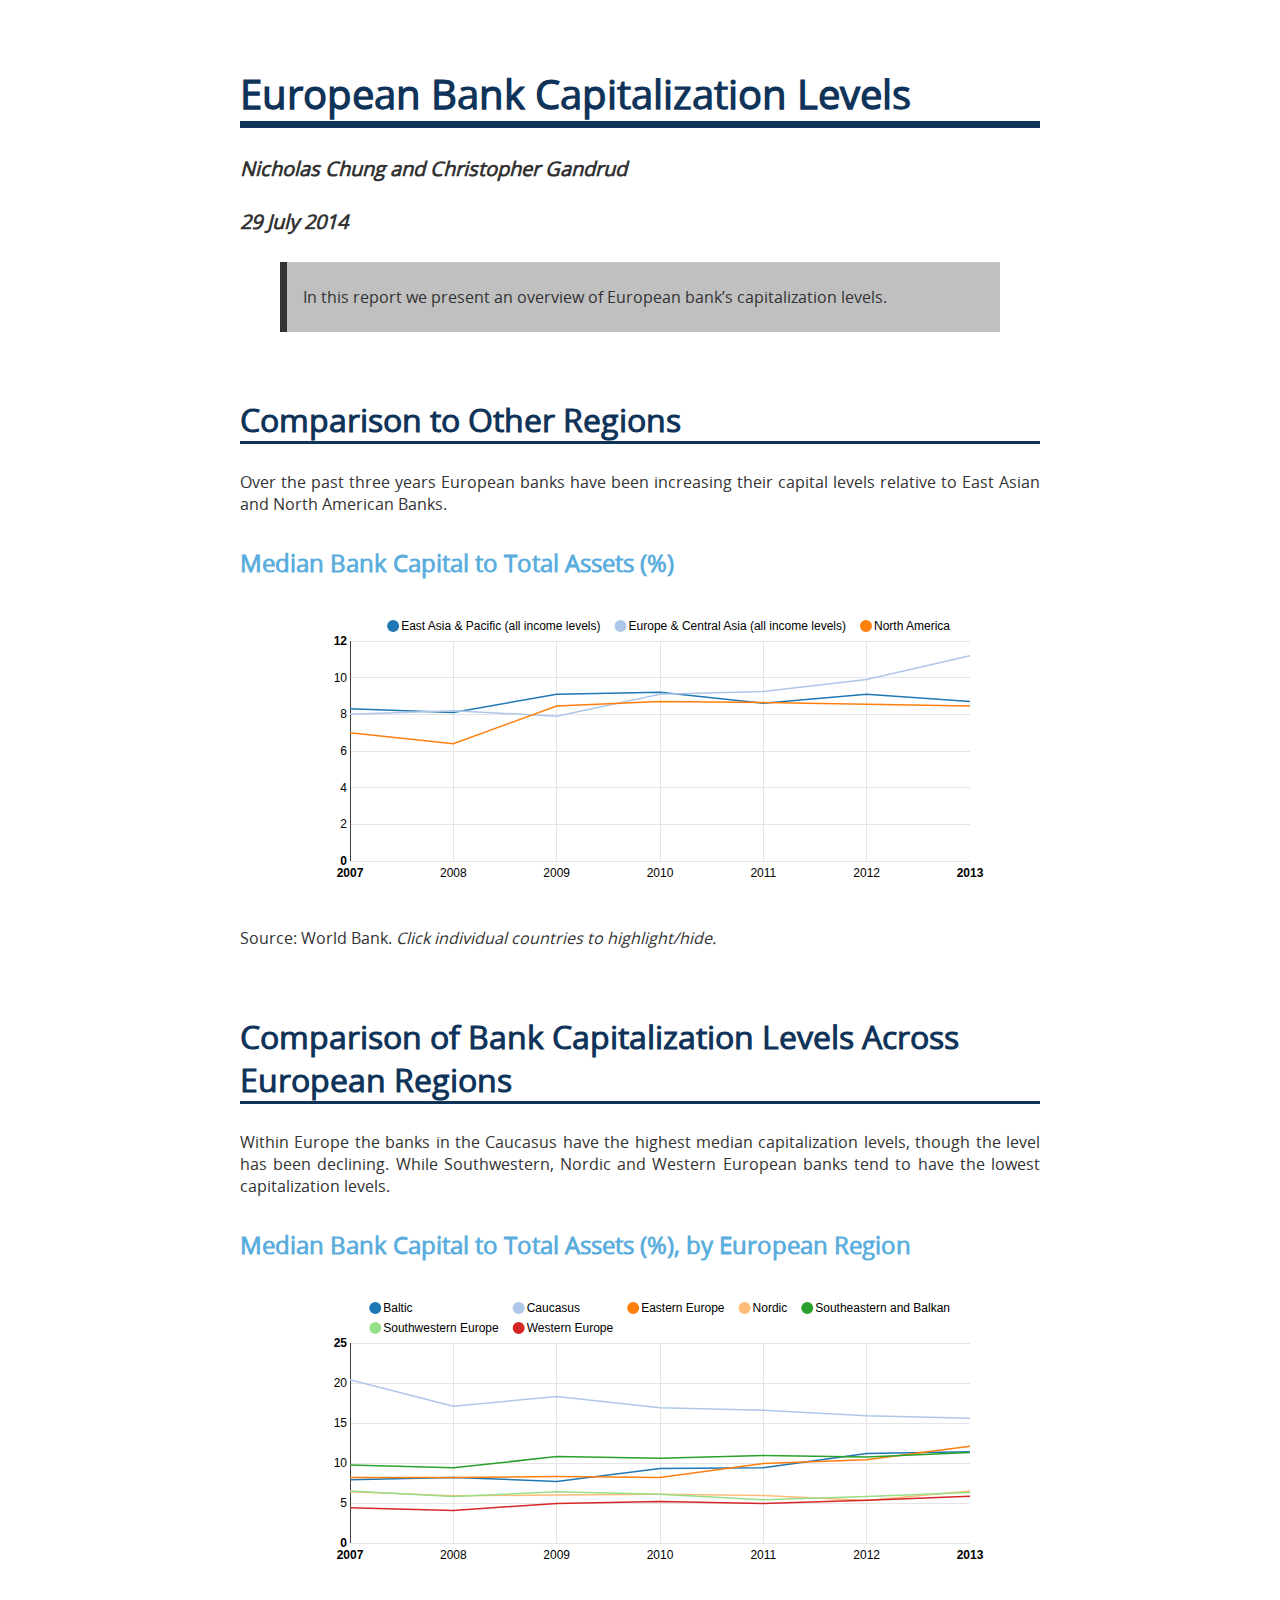
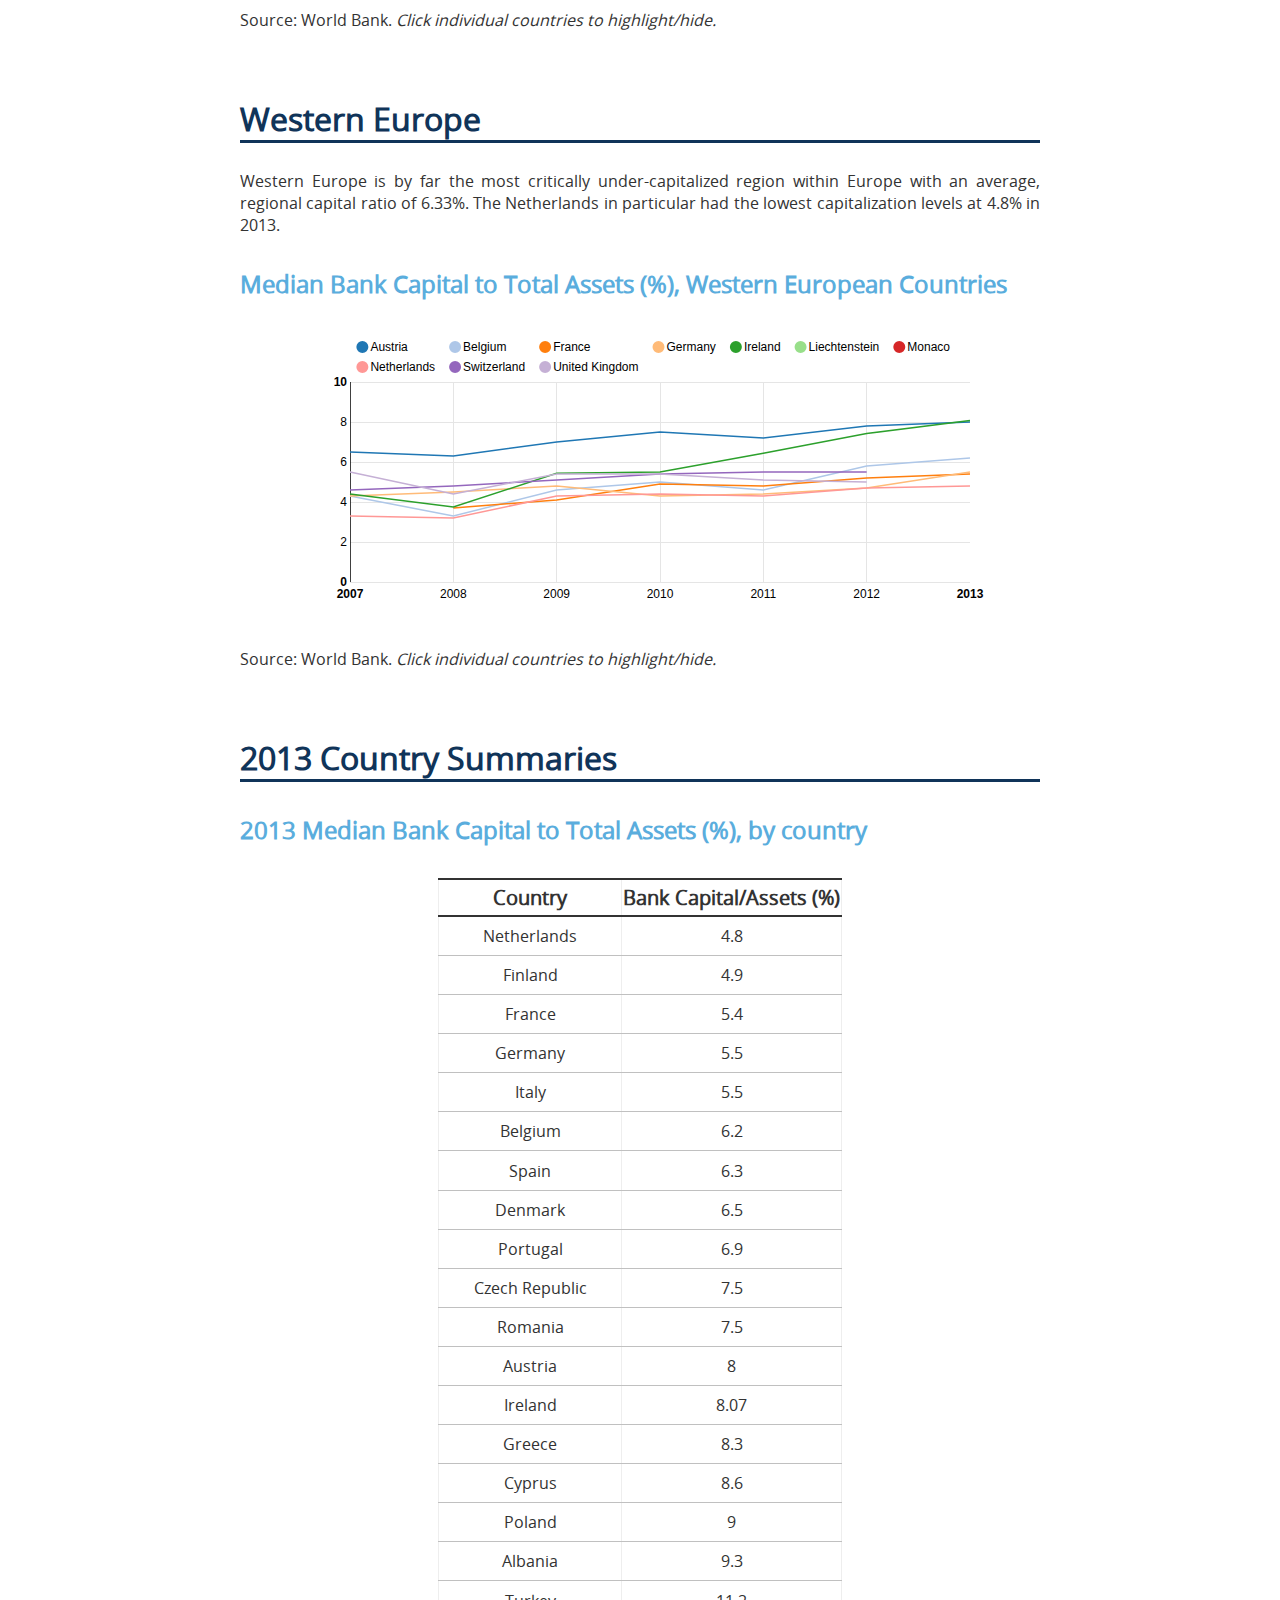
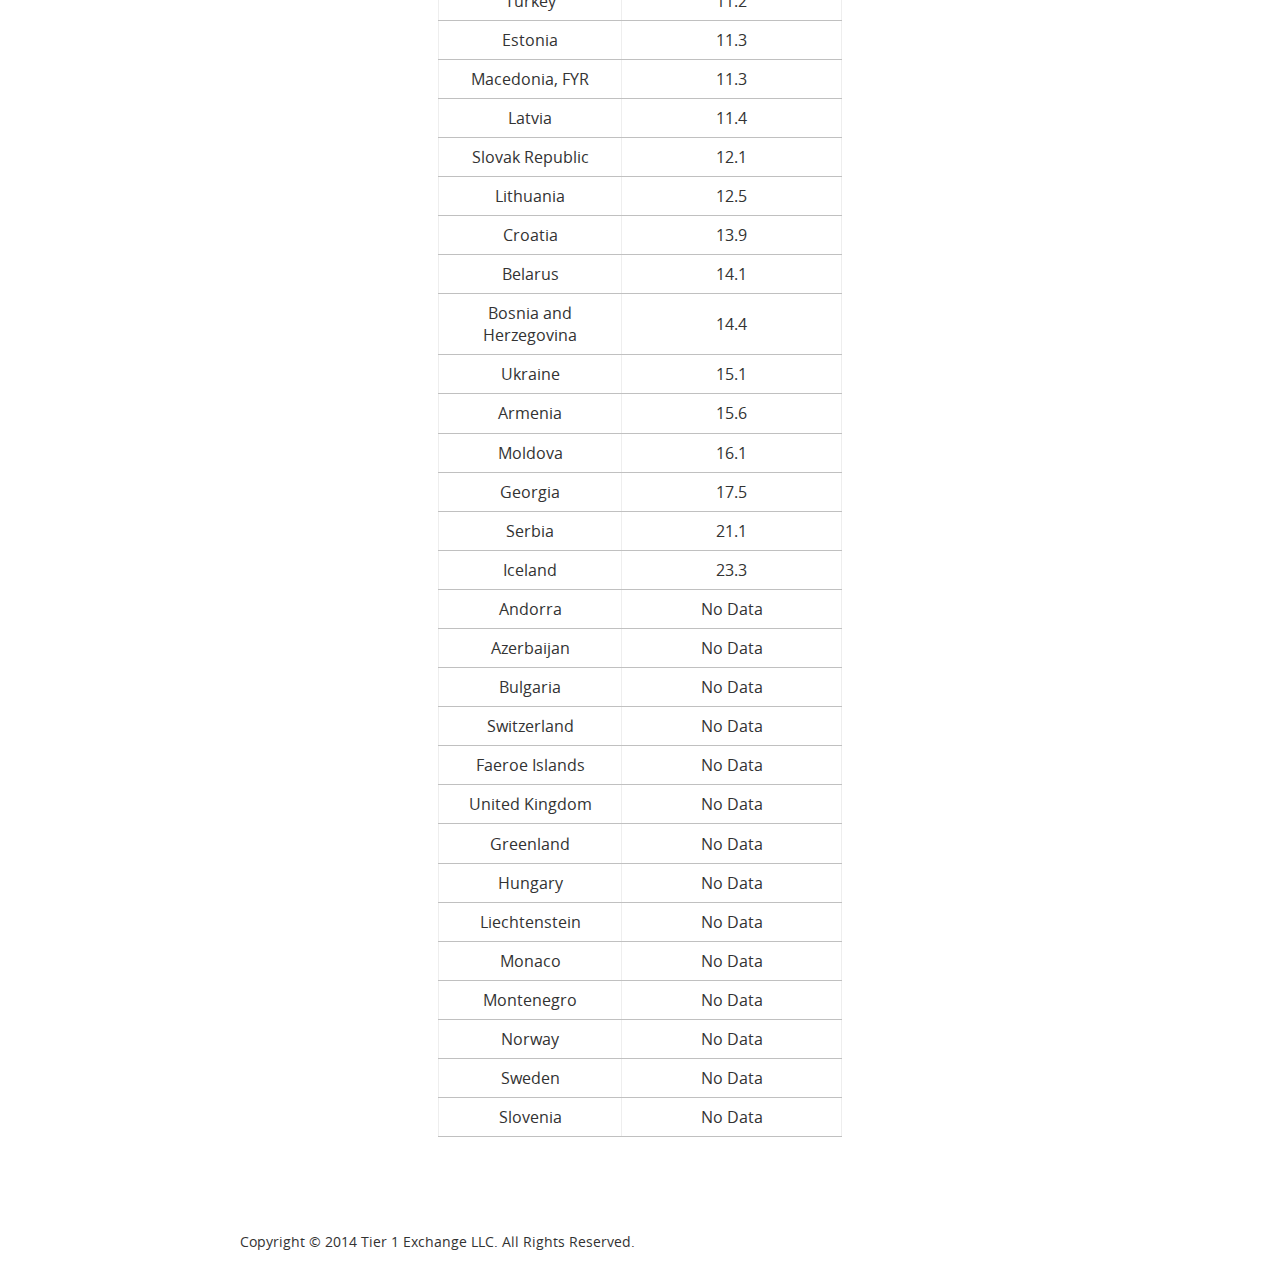
